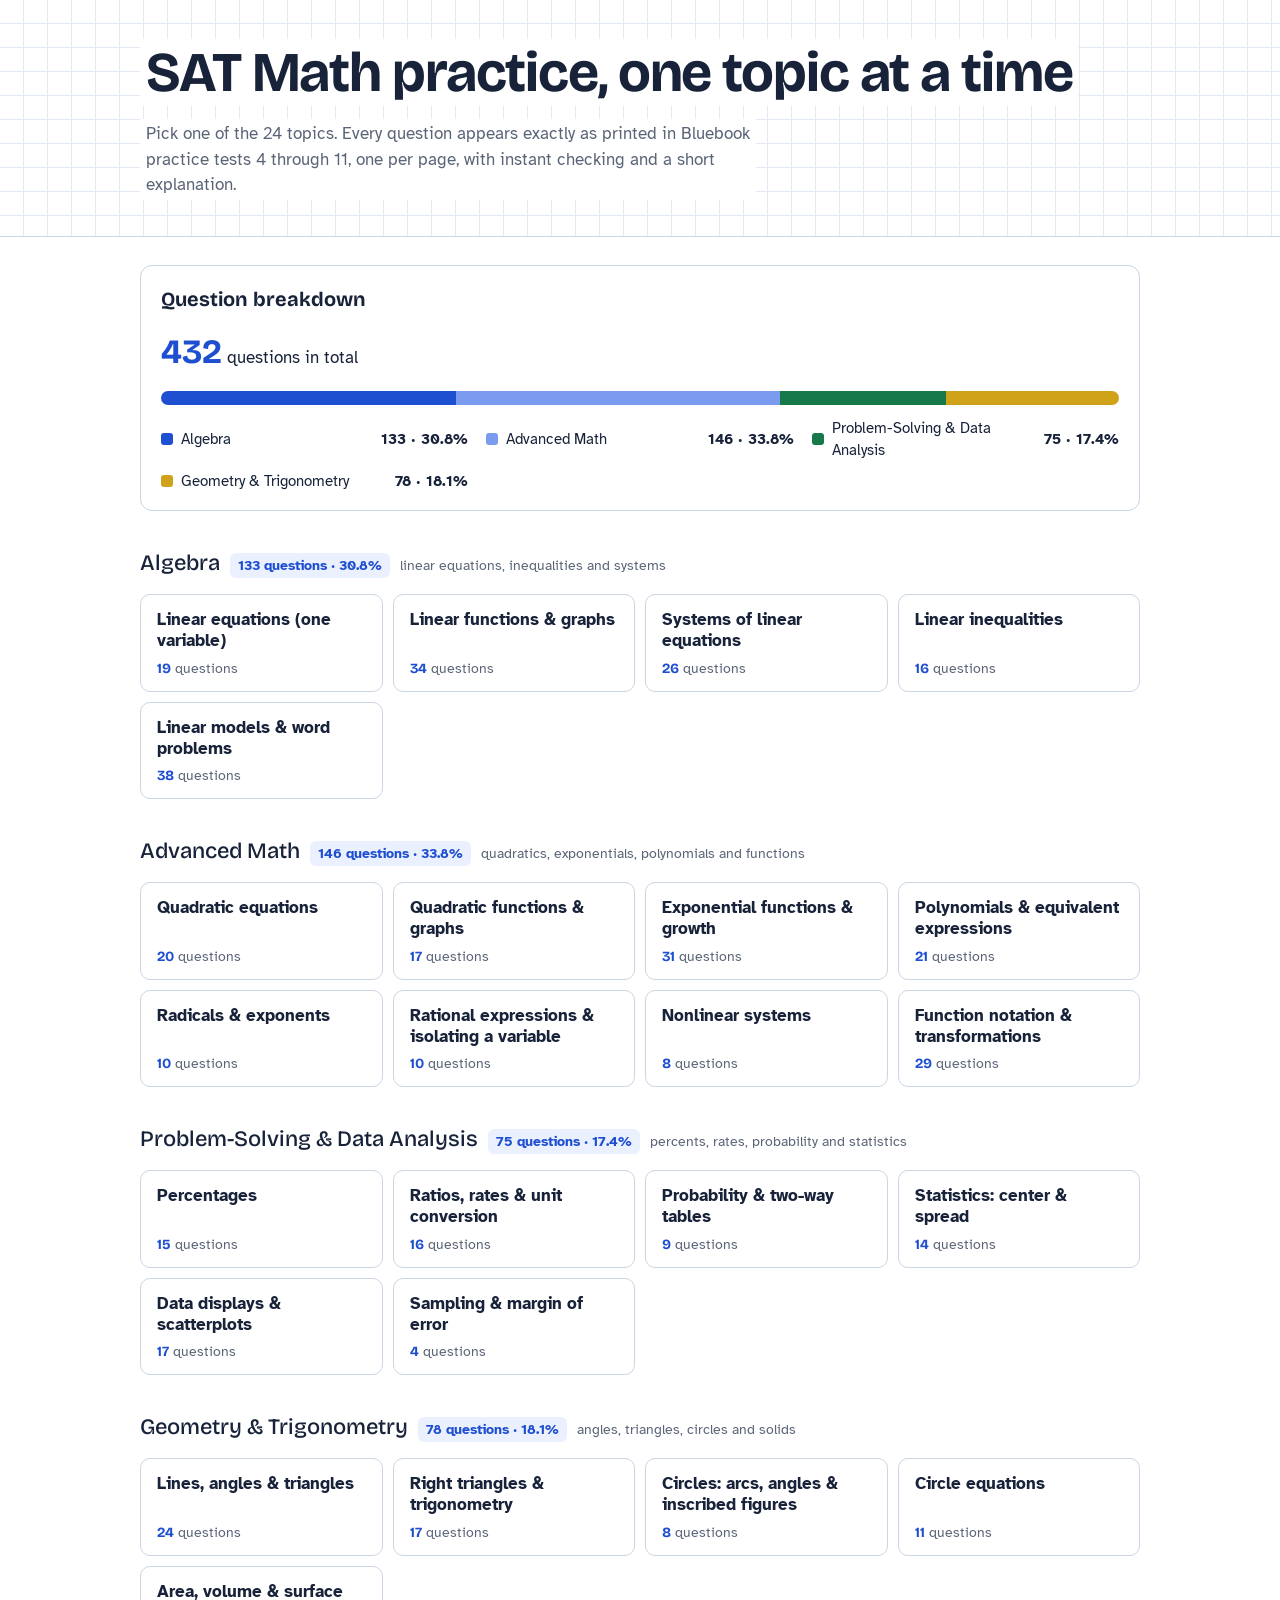
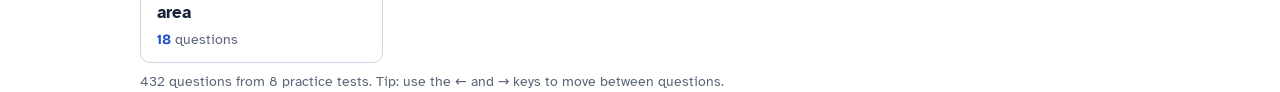
==== index.html @ 3409b431 "rename into index,html" ====
<!DOCTYPE html>
<html lang="en">
<head>
<meta charset="UTF-8">
<meta name="viewport" content="width=device-width, initial-scale=1, viewport-fit=cover">
<title>SAT Math Practice by Topic</title>
<link rel="preconnect" href="https://fonts.googleapis.com">
<link rel="preconnect" href="https://fonts.gstatic.com" crossorigin>
<link href="https://fonts.googleapis.com/css2?family=Bricolage+Grotesque:wght@500;700&family=Atkinson+Hyperlegible:wght@400;700&display=swap" rel="stylesheet">
<style>
:root{
  box-sizing:border-box;
  padding-top:env(safe-area-inset-top,0px);
  padding-bottom:env(safe-area-inset-bottom,0px);
  --paper:#FFFFFF; --ink:#18233A; --muted:#5B6578; --grid:#E3EAF4;
  --line:#CBD5E3; --accent:#1F4FD1; --accent-soft:#EAF0FD;
  --ok:#17784A; --ok-soft:#E6F4EC; --bad:#B42318; --bad-soft:#FDECEA;
  --head:"Bricolage Grotesque",system-ui,sans-serif;
  --body:"Atkinson Hyperlegible",system-ui,sans-serif;
  --math:"STIX Two Text","Times New Roman",serif;
}
html{scroll-padding-top:env(safe-area-inset-top,0px)}
*,*::before,*::after{box-sizing:border-box}
body{margin:0;background:var(--paper);color:var(--ink);font-family:var(--body);font-size:17px;line-height:1.5}
button{font:inherit;color:inherit}
:focus-visible{outline:3px solid var(--accent);outline-offset:2px}
.wrap{max-width:1040px;margin:0 auto;padding:0 20px}

header.top{
  border-bottom:1px solid var(--line);
  background-image:linear-gradient(var(--grid) 1px,transparent 1px),linear-gradient(90deg,var(--grid) 1px,transparent 1px);
  background-size:24px 24px;background-position:-1px -1px;
}
header.top .wrap{padding-top:44px;padding-bottom:36px}
h1{font-family:var(--head);font-weight:700;font-size:clamp(34px,6vw,56px);line-height:1.02;margin:0 0 12px;letter-spacing:-.02em;max-width:14ch;background:var(--paper);display:inline;box-decoration-break:clone;-webkit-box-decoration-break:clone;padding:0 6px}
.lede{max-width:56ch;color:var(--muted);margin:18px 0 0;background:var(--paper);display:inline-block;padding:2px 6px}

.summary{margin:28px 0 0;border:1.5px solid var(--line);border-radius:12px;padding:18px 20px}
.summary h2{font-family:var(--head);font-weight:700;font-size:20px;margin:0 0 12px}
.summary .total{font-family:var(--head);font-size:34px;font-weight:700;color:var(--accent)}
.split{display:flex;height:14px;border-radius:7px;overflow:hidden;margin:14px 0 12px}
.split i{display:block;height:100%}
.legend{display:grid;grid-template-columns:repeat(auto-fit,minmax(300px,1fr));gap:8px 18px;font-size:15px}
.legend div{display:flex;align-items:center;gap:8px}
.legend b{margin-left:auto;white-space:nowrap}
.sw{width:12px;height:12px;border-radius:3px;flex:none}
.domain h2 .pct{font-family:var(--body);font-size:14px;font-weight:700;color:var(--accent);background:var(--accent-soft);border-radius:6px;padding:2px 8px}
.domain{margin:36px 0 8px}
.domain h2{font-family:var(--head);font-weight:500;font-size:22px;margin:0 0 14px;display:flex;align-items:baseline;gap:10px}
.domain h2 small{font-family:var(--body);font-size:14px;color:var(--muted);font-weight:400}
.grid{display:grid;grid-template-columns:repeat(auto-fill,minmax(220px,1fr));gap:10px}
.cat{
  text-align:left;background:var(--paper);border:1.5px solid var(--line);border-radius:10px;
  padding:14px 16px 12px;cursor:pointer;display:flex;flex-direction:column;gap:6px;min-height:92px;
  transition:border-color .15s,background .15s;
}
.cat:hover{border-color:var(--accent);background:var(--accent-soft)}
.cat b{font-weight:700;line-height:1.25}
.cat span{font-size:14px;color:var(--muted);margin-top:auto}
.cat .n{font-family:var(--head);font-weight:700;color:var(--accent)}
footer{color:var(--muted);font-size:14px;padding:40px 0 48px}

/* quiz view */
#quiz{display:none}
.bar{display:flex;align-items:center;gap:12px;flex-wrap:wrap;padding:18px 0;border-bottom:1px solid var(--line)}
.back{background:none;border:1.5px solid var(--line);border-radius:8px;padding:6px 12px;cursor:pointer}
.back:hover{border-color:var(--ink)}
.qtitle{font-family:var(--head);font-weight:700;font-size:22px;margin:0;flex:1;min-width:200px}
.progress{height:6px;background:var(--grid);border-radius:3px;overflow:hidden;margin:18px 0 6px}
.progress i{display:block;height:100%;background:var(--accent);transition:width .25s}
.meta{display:flex;justify-content:space-between;font-size:14px;color:var(--muted)}
.card{border:1.5px solid var(--line);border-radius:12px;padding:22px;margin:18px 0}
.qimg{display:block;max-width:100%;height:auto;image-rendering:auto}
.letters{display:flex;gap:10px;margin-top:20px;flex-wrap:wrap}
.letters .opt{min-width:64px;justify-content:center;font-family:var(--body);font-weight:700;font-size:18px}
.qtext{font-family:var(--math);font-size:20px;line-height:1.6;max-width:68ch}
.qtext .eq{display:block;text-align:center;margin:10px 0;font-size:21px}
.figure{margin:0 0 18px;overflow-x:auto}
.figure svg{max-width:100%;height:auto;display:block}
.figure .pair{display:flex;gap:18px;flex-wrap:wrap}
.gopts{grid-template-columns:repeat(2,minmax(0,1fr));max-width:600px}
.gopts .opt{flex-direction:column}
.gopts svg{width:100%;height:auto}
.fig{font-family:var(--body);font-size:15px;background:#F6F8FB;border-left:3px solid var(--line);padding:8px 12px;margin:0 0 14px;color:var(--muted)}
sup,sub{font-size:.7em;line-height:0}
.opts{display:grid;gap:8px;margin-top:20px;max-width:640px}
.opt{display:flex;gap:12px;align-items:flex-start;text-align:left;background:var(--paper);border:1.5px solid var(--line);border-radius:9px;padding:10px 14px;cursor:pointer;font-family:var(--math);font-size:18px}
.opt:hover:not(:disabled){border-color:var(--accent)}
.opt .l{font-family:var(--body);font-weight:700;min-width:22px;color:var(--muted)}
.opt.right{border-color:var(--ok);background:var(--ok-soft)}
.opt.wrong{border-color:var(--bad);background:var(--bad-soft)}
.opt:disabled{cursor:default}
.spr{display:flex;gap:8px;flex-wrap:wrap;margin-top:20px}
.spr input{font-family:var(--math);font-size:18px;padding:9px 12px;border:1.5px solid var(--line);border-radius:9px;width:180px}
.btn{border:1.5px solid var(--ink);background:var(--ink);color:#fff;border-radius:9px;padding:9px 18px;cursor:pointer;font-weight:700}
.btn.ghost{background:var(--paper);color:var(--ink)}
.btn:disabled{opacity:.35;cursor:not-allowed}
.feedback{margin-top:16px;padding:12px 14px;border-radius:9px;display:none;font-size:16px}
.feedback.show{display:block}
.feedback.ok{background:var(--ok-soft);color:var(--ok)}
.feedback.bad{background:var(--bad-soft);color:var(--bad)}
.feedback.info{background:var(--accent-soft);color:var(--ink)}
.feedback p{margin:4px 0 0;color:var(--ink)}
.nav{display:flex;justify-content:space-between;gap:10px;margin:8px 0 48px}
.reveal{margin-top:14px;background:none;border:none;color:var(--accent);text-decoration:underline;cursor:pointer;padding:0;font-size:15px}
@media (max-width:560px){.card{padding:18px 16px}.qtext{font-size:18px}}
@media (prefers-reduced-motion:reduce){*{transition:none!important}}
</style>
</head>
<body>
<div id="home">
  <header class="top"><div class="wrap">
    <h1>SAT Math practice, one topic at a time</h1><br>
    <p class="lede">Pick one of the 24 topics. Every question appears exactly as printed in Bluebook practice tests 4 through 11, one per page, with instant checking and a short explanation.</p>
  </div></header>
  <main class="wrap" id="domains"></main>
  <footer class="wrap">432 questions from 8 practice tests. Tip: use the ← and → keys to move between questions.</footer>
</div>
<div id="quiz" class="wrap">
  <div class="bar">
    <button class="back" id="backBtn">All topics</button>
    <h2 class="qtitle" id="qTitle"></h2>
  </div>
  <div class="progress"><i id="prog"></i></div>
  <div class="meta"><span id="count"></span><span id="src"></span></div>
  <div class="card" id="card"></div>
  <div class="nav">
    <button class="btn ghost" id="prevBtn">Previous</button>
    <button class="btn" id="nextBtn">Next</button>
  </div>
</div>
<script>
const DOMAINS = [
  {name:"Algebra", note:"linear equations, inequalities and systems", cats:[1,2,3,4,5]},
  {name:"Advanced Math", note:"quadratics, exponentials, polynomials and functions", cats:[6,7,8,9,10,11,12,13]},
  {name:"Problem-Solving & Data Analysis", note:"percents, rates, probability and statistics", cats:[14,15,16,17,18,19]},
  {name:"Geometry & Trigonometry", note:"angles, triangles, circles and solids", cats:[20,21,22,23,24]}
];
const CATS = {
  1:"Linear equations (one variable)",2:"Linear functions & graphs",3:"Systems of linear equations",
  4:"Linear inequalities",5:"Linear models & word problems",6:"Quadratic equations",
  7:"Quadratic functions & graphs",8:"Exponential functions & growth",9:"Polynomials & equivalent expressions",
  10:"Radicals & exponents",11:"Rational expressions & isolating a variable",12:"Nonlinear systems",
  13:"Function notation & transformations",14:"Percentages",15:"Ratios, rates & unit conversion",
  16:"Probability & two-way tables",17:"Statistics: center & spread",18:"Data displays & scatterplots",
  19:"Sampling & margin of error",20:"Lines, angles & triangles",21:"Right triangles & trigonometry",
  22:"Circles: arcs, angles & inscribed figures",23:"Circle equations",24:"Area, volume & surface area"
};
const DATA = {"T4-M1-Q1": {"c": 18, "a": "B", "e": "Read the top of bar 3: it sits just below 40, at 39."}, "T4-M1-Q2": {"c": 14, "a": "A", "e": "75/300 = 0.25 = 25%."}, "T4-M1-Q3": {"c": 6, "a": "B", "e": "x² = 900, so x = ±30."}, "T4-M1-Q4": {"c": 5, "a": "D", "e": "“8 times x” is 8x; “3 more than” adds 3."}, "T4-M1-Q5": {"c": 5, "a": "A", "e": "25 is the slope: dollars added per deposit."}, "T4-M1-Q6": {"c": 15, "a": [9], "e": "27 ÷ 3 = 9 pounds."}, "T4-M1-Q7": {"c": 5, "a": [10], "e": "Original total = 27 + 63 = 90; 90 ÷ 9 = 10."}, "T4-M1-Q8": {"c": 2, "a": "A", "e": "Slope = 3 per unit of x; f(0) = 29."}, "T4-M1-Q9": {"c": 20, "a": "B", "e": "Angle P = 180 − 90 − 18 = 72°, and S corresponds to P."}, "T4-M1-Q10": {"c": 18, "a": "D", "e": "The data start near y = 10 and fall about 1 unit per unit of x: intercept ≈ 9.4, slope ≈ −0.9."}, "T4-M1-Q11": {"c": 5, "a": "A", "e": "5(16) = 80, so 2.5b = 0 and b = 0."}, "T4-M1-Q13": {"c": 1, "a": [0.2], "e": "8/x is the reciprocal of x/8, so it equals 1/5."}, "T4-M1-Q14": {"c": 3, "a": [80], "e": "Subtract: 18x = −24, x = −4/3. Then y = 72 − 6(−4/3) = 80."}, "T4-M1-Q15": {"c": 2, "a": "D", "e": "10 = −9/3 + b gives b = 13."}, "T4-M1-Q16": {"c": 8, "a": "B", "e": "x = 5 means 1962; the output 243 is the value in dollars."}, "T4-M1-Q17": {"c": 15, "a": "B", "e": "Length = 3.5 × width, so +7 width means +3.5(7) = +24.5 length."}, "T4-M1-Q18": {"c": 24, "a": "A", "e": "Perimeter 4x + 176 gives side x + 44."}, "T4-M1-Q19": {"c": 11, "a": "C", "e": "Left side is 2x/y, so x/y = √(w + 19). Square and subtract 19."}, "T4-M1-Q20": {"c": 22, "a": [100], "e": "A central angle equals the measure of its arc."}, "T4-M1-Q21": {"c": 10, "a": [45.125], "e": "6·3x⁹·2x<sup>1/8</sup> = 36x<sup>73/8</sup>; 36 + 9.125 = 45.125 (or 361/8)."}, "T4-M1-Q22": {"c": 20, "a": "B", "e": "Legs are 2√2 and 6√2 (8 + 72 = 80). Area = ½(2√2)(6√2) = 12."}, "T4-M1-Q23": {"c": 9, "a": "D", "e": "kj = −45, so 45/k = −j, an integer."}, "T4-M1-Q24": {"c": 12, "a": "C", "e": "2x² − 24x + (64 − a) = 0 has one root, which is x = 24/(2·2) = 6."}, "T4-M1-Q25": {"c": 21, "a": "C", "e": "Each leg is 58/√2 = 29√2; two legs = 58√2."}, "T4-M1-Q26": {"c": 7, "a": "D", "e": "It must open upward (a &gt; 0). a + b + c = y(1), which is above the minimum −14."}, "T4-M1-Q27": {"c": 8, "a": [5], "e": "−1 + b − 15 = −99/7 gives b = 13/7; a = (65/7)/(13/7) = 5."}, "T4-M2-Q1": {"c": 18, "a": "B", "e": "The highest peak (about 160) is at 1994."}, "T4-M2-Q2": {"c": 15, "a": "B", "e": "5,104 ÷ 1,760 = 2.9."}, "T4-M2-Q3": {"c": 9, "a": "C", "e": "Like terms: 12 − 5 = 7."}, "T4-M2-Q4": {"c": 3, "a": "A", "e": "6y = 18, y = 3, x = 15."}, "T4-M2-Q5": {"c": 4, "a": "A", "e": "Both coordinates are positive."}, "T4-M2-Q6": {"c": 1, "a": [15, -5], "e": "x − 5 = 10 or x − 5 = −10, so x = 15 or −5."}, "T4-M2-Q7": {"c": 13, "a": [50], "e": "7(7) + 1 = 50."}, "T4-M2-Q8": {"c": 13, "a": "B", "e": "1−3 = −2, 4−3 = 1, 9−3 = 6."}, "T4-M2-Q9": {"c": 8, "a": "D", "e": "Any base to the 0 power is 1."}, "T4-M2-Q10": {"c": 19, "a": "A", "e": "0.49 ± 0.04 gives 0.45 to 0.53."}, "T4-M2-Q11": {"c": 4, "a": "A", "e": "500 + 120n ≤ 4,600 gives n ≤ 34.2."}, "T4-M2-Q12": {"c": 6, "a": "B", "e": "4x² + 7x − 36 = (4x − 9)(x + 4) = 0."}, "T4-M2-Q13": {"c": 16, "a": [0.3], "e": "30 red out of 100."}, "T4-M2-Q14": {"c": 2, "a": [2], "e": "Parallel lines share a slope."}, "T4-M2-Q15": {"c": 5, "a": "A", "e": "3A − A = 15,000, A = 7,500."}, "T4-M2-Q17": {"c": 1, "a": "B", "e": "No solution needs the x-terms to cancel: 21p = 3."}, "T4-M2-Q18": {"c": 7, "a": "D", "e": "Vertex is midway between zeros 10 and −13: −3/2."}, "T4-M2-Q19": {"c": 7, "a": "A", "e": "Vertex (7, 3) opens upward: minimum height 3 inches at 7 seconds."}, "T4-M2-Q20": {"c": 21, "a": [0.8823529411764706], "e": "cos L = sin K. Opposite side = √(51² − 24²) = 45, so 45/51 = 15/17."}, "T4-M2-Q21": {"c": 6, "a": [51], "e": "Need b² − 4(676) &lt; 0, so b &lt; 52."}, "T4-M2-Q23": {"c": 8, "a": "C", "e": "Each 12 months multiplies by 0.64, a 36% decrease."}, "T4-M2-Q24": {"c": 17, "a": "C", "e": "Adding a constant shifts center but not spread."}, "T4-M2-Q25": {"c": 23, "a": "D", "e": "Center moves from (0, 1) to (0, −1)."}, "T4-M2-Q26": {"c": 24, "a": "B", "e": "K = 2s² + 360s; glued = 2s² + 720s. (s + 360)/(s + 180) = 92/47 gives s = 8."}, "T4-M2-Q27": {"c": 14, "a": [600], "e": "210/30 = 7 = 1 + 6, so 600% greater."}, "T5-M1-Q2": {"c": 5, "a": "B", "e": "90 + 10(4) = 130."}, "T5-M1-Q4": {"c": 3, "a": "B", "e": "s = 27 − 21 = 6."}, "T5-M1-Q5": {"c": 2, "a": "B", "e": "Constant increase of 1 per step."}, "T5-M1-Q7": {"c": 17, "a": [29], "e": "52 − 23 = 29."}, "T5-M1-Q9": {"c": 5, "a": "B", "e": "1,440 − 670 = 770."}, "T5-M1-Q10": {"c": 19, "a": "B", "e": "16/20 = 80%; 0.8 × 400 = 320."}, "T5-M1-Q11": {"c": 1, "a": "C", "e": "Divide by 4: x − 7 = −6."}, "T5-M1-Q12": {"c": 4, "a": "D", "e": "All rates lie between the min and max."}, "T5-M1-Q13": {"c": 12, "a": [6], "e": "x² − 4x − 12 = (x − 6)(x + 2) = 0."}, "T5-M1-Q14": {"c": 5, "a": [4.51], "e": "The coefficient of x is the price per smaller container."}, "T5-M1-Q15": {"c": 24, "a": "C", "e": "π(11²)(6) = 726π."}, "T5-M1-Q17": {"c": 15, "a": "B", "e": "26 athletes per coach."}, "T5-M1-Q18": {"c": 5, "a": "D", "e": "y − 5x is fabric bought minus fabric used."}, "T5-M1-Q19": {"c": 21, "a": "A", "e": "92π/3 = 30π + 2π/3; tan(2π/3) = −√3."}, "T5-M1-Q20": {"c": 21, "a": [0.39285714285714285], "e": "cos = adjacent/hypotenuse = 11/28."}, "T5-M1-Q21": {"c": 7, "a": [336], "e": "g(24) = 0 gives t = 24; g(0) = 14 × 24 = 336."}, "T5-M1-Q22": {"c": 23, "a": "B", "e": "x ranges from −4 − 11 = −15 to −4 + 11 = 7."}, "T5-M1-Q23": {"c": 24, "a": "D", "e": "Width = x − 7."}, "T5-M1-Q24": {"c": 8, "a": "D", "e": "Both decrease without bound; f only approaches −3 from below."}, "T5-M1-Q25": {"c": 14, "a": "A", "e": "5x = 60."}, "T5-M1-Q26": {"c": 7, "a": "A", "e": "f = a(x − 7)(x + 3), so b = −4a and a + b = −3a; a = 2 gives −6."}, "T5-M1-Q27": {"c": 9, "a": [25], "e": "7 − w ∈ {0, 2, −6}, so w ∈ {7, 5, 13}."}, "T5-M2-Q1": {"c": 14, "a": "B", "e": "0.2 × 440 = 88."}, "T5-M2-Q3": {"c": 13, "a": "B", "e": "40 − 3 = 37."}, "T5-M2-Q4": {"c": 9, "a": "B", "e": "GCF is 2xy."}, "T5-M2-Q5": {"c": 5, "a": "D", "e": "Rate times weight, plus the fixed 11."}, "T5-M2-Q6": {"c": 1, "a": [6], "e": "n = 2."}, "T5-M2-Q7": {"c": 6, "a": [30, -30], "e": "d² − 900 = 0."}, "T5-M2-Q8": {"c": 2, "a": "D", "e": "Slope 4, intercept 6."}, "T5-M2-Q10": {"c": 13, "a": "A", "e": "Input is speed, output is energy."}, "T5-M2-Q12": {"c": 16, "a": "D", "e": "P(C) = 0.28; 0.28 × 350 = 98."}, "T5-M2-Q13": {"c": 2, "a": [14.666666666666666], "e": "29/3 + 5 = 44/3."}, "T5-M2-Q14": {"c": 24, "a": [4205], "e": "5 faces × 29² = 4,205."}, "T5-M2-Q15": {"c": 17, "a": "A", "e": "Original mean 143.2; adding 121 (below it) lowers the mean."}, "T5-M2-Q16": {"c": 20, "a": "A", "e": "∠S must be less than 180 − 63 = 117."}, "T5-M2-Q17": {"c": 9, "a": "B", "e": "Distribute the minus sign."}, "T5-M2-Q18": {"c": 10, "a": "B", "e": "√(2x) = 4, 2x = 16, x = 8."}, "T5-M2-Q19": {"c": 4, "a": "D", "e": "Each pair in D gives 884."}, "T5-M2-Q20": {"c": 3, "a": [20], "e": "Add: 0 = 15x − 10, x = 2/3."}, "T5-M2-Q21": {"c": 22, "a": [66], "e": "30-60-90: sides s and s√3, area s²√3, so s = 33; diagonal = 66 = diameter."}, "T5-M2-Q22": {"c": 24, "a": "D", "e": "Area scales by 6² = 36."}, "T5-M2-Q23": {"c": 11, "a": "D", "e": "Common denominator k."}, "T5-M2-Q24": {"c": 6, "a": "D", "e": "Discriminant 196 − 980 &lt; 0."}, "T5-M2-Q25": {"c": 8, "a": "A", "e": "One 4% step every 4/6 year = 8 months."}, "T5-M2-Q26": {"c": 23, "a": "C", "e": "Radius slope −5/6, so tangent slope 6/5. From (5, −4), moving +5 in x gives +6 in y."}, "T5-M2-Q27": {"c": 24, "a": [4176], "e": "Total area 10s² = 160, so s² = 16; larger area 144; 29 × 144 = 4,176."}, "T7-M1-Q1": {"c": 18, "a": "B", "e": "Halfway between 47 and 23 is 35."}, "T7-M1-Q2": {"c": 24, "a": "D", "e": "72 − 20 = 52."}, "T7-M1-Q3": {"c": 1, "a": "B", "e": "|p| = 4."}, "T7-M1-Q4": {"c": 5, "a": "A", "e": "Per-pound cost times p, plus the cereal."}, "T7-M1-Q6": {"c": 2, "a": [9], "e": "p is the slope."}, "T7-M1-Q7": {"c": 9, "a": [14, -5, -4], "e": "Set each factor to zero."}, "T7-M1-Q9": {"c": 20, "a": "B", "e": "J corresponds to E."}, "T7-M1-Q10": {"c": 13, "a": "D", "e": "(1/2)(10) = 5."}, "T7-M1-Q12": {"c": 3, "a": "D", "e": "Multiplying both sides by 2 gives the same line."}, "T7-M1-Q13": {"c": 1, "a": [294], "e": "(6/7)p = 36, p = 42."}, "T7-M1-Q14": {"c": 3, "a": [3], "e": "x + 63x + 84 = 20, x = −1, y = 3."}, "T7-M1-Q15": {"c": 23, "a": "A", "e": "r² = 64."}, "T7-M1-Q16": {"c": 13, "a": "C", "e": "f(x) = 3|x|. 15 − 3|a| = −15, |a| = 10."}, "T7-M1-Q17": {"c": 8, "a": "B", "e": "All are equal; f(0) = 33 appears only in B."}, "T7-M1-Q18": {"c": 8, "a": "B", "e": "Exponent increases by 1 every 790 minutes."}, "T7-M1-Q19": {"c": 11, "a": "D", "e": "12/n = 2(w − t)/(tw)."}, "T7-M1-Q20": {"c": 18, "a": [5], "e": "(24 − 14)/(7 − 5) = 5."}, "T7-M1-Q21": {"c": 5, "a": [87], "e": "S + 3S + 15 = 363, S = 87."}, "T7-M1-Q22": {"c": 22, "a": "B", "e": "PQ = PR = 9; 31 − 18 = 13."}, "T7-M1-Q23": {"c": 4, "a": "A", "e": "Odd integers: x, x+2, x+4, x+6."}, "T7-M1-Q24": {"c": 2, "a": "B", "e": "Slope −3/s, and y = 18 at x = 0."}, "T7-M1-Q25": {"c": 21, "a": "C", "e": "The expression is sin 90° = 1. Since cos 66° = sin 24°, C = sin²24° + cos²24° = 1."}, "T7-M1-Q26": {"c": 5, "a": "A", "e": "52 + 26(d − 1) = 26d + 26."}, "T7-M1-Q27": {"c": 7, "a": [-6.5], "e": "Midpoint of 2 and −15 is −13/2."}, "T7-M2-Q1": {"c": 5, "a": "A", "e": "165 − 130."}, "T7-M2-Q2": {"c": 14, "a": "B", "e": "0.06 × 250 = 15."}, "T7-M2-Q4": {"c": 15, "a": "A", "e": "2,358 ÷ 131 = 18."}, "T7-M2-Q5": {"c": 16, "a": "B", "e": "One of three is positive."}, "T7-M2-Q6": {"c": 13, "a": [2850], "e": "45(50) + 600."}, "T7-M2-Q7": {"c": 13, "a": [2.75], "e": "The squared term is 0."}, "T7-M2-Q8": {"c": 1, "a": "C", "e": "72x = 9 × 8x = 54."}, "T7-M2-Q9": {"c": 9, "a": "C", "e": "Factor out x."}, "T7-M2-Q10": {"c": 9, "a": "D", "e": "Combine like terms only."}, "T7-M2-Q11": {"c": 5, "a": "D", "e": "90 − 80."}, "T7-M2-Q13": {"c": 24, "a": [4.41], "e": "2.1² = 4.41."}, "T7-M2-Q14": {"c": 20, "a": [153], "e": "△PQZ has angles 90°, 63°, 27°. ∠XPQ = 180 − 27 = 153."}, "T7-M2-Q15": {"c": 8, "a": "C", "e": "Base 2, one doubling per 10 years."}, "T7-M2-Q16": {"c": 4, "a": "A", "e": "x below 22 and y below x."}, "T7-M2-Q17": {"c": 10, "a": "A", "e": "Subtract exponents."}, "T7-M2-Q18": {"c": 3, "a": "D", "e": "Add: 0 = 13x − 6, x = 6/13."}, "T7-M2-Q19": {"c": 6, "a": "B", "e": "t² = 3,364/16 = 210.25."}, "T7-M2-Q20": {"c": 6, "a": [120], "e": "Discriminant 64 + 56 = 120."}, "T7-M2-Q21": {"c": 20, "a": [1660], "e": "a + 3(180 − a) = 540 − 2a = 540 − 18x + 1,120."}, "T7-M2-Q22": {"c": 13, "a": "B", "e": "Slope 1/(1/5) = 5, so f = 5x + 20; subtract 13."}, "T7-M2-Q23": {"c": 13, "a": "C", "e": "b − 15c − 105 = c/4."}, "T7-M2-Q24": {"c": 21, "a": "B", "e": "XZ = 70, XY = 74; 24 + 70 + 74 = 168."}, "T7-M2-Q25": {"c": 23, "a": "C", "e": "(x + 7)² + (y − 3)² = 109 + 49 + 9."}, "T7-M2-Q26": {"c": 15, "a": "B", "e": "7.3 × 3,600 ÷ 1,609 ≈ 16.3."}, "T7-M2-Q27": {"c": 12, "a": [14], "e": "64 − 4(k + 2.5) &lt; 0 gives k &gt; 13.5."}, "T8-M1-Q1": {"c": 5, "a": "C", "e": "30 × 2."}, "T8-M1-Q2": {"c": 16, "a": "C", "e": "29/100."}, "T8-M1-Q4": {"c": 9, "a": "D", "e": "Combine like terms."}, "T8-M1-Q5": {"c": 19, "a": "A", "e": "4.23 ± 0.08."}, "T8-M1-Q6": {"c": 1, "a": [0.2], "e": "2.8 − 2.6."}, "T8-M1-Q7": {"c": 14, "a": [240], "e": "0.8 × 300."}, "T8-M1-Q8": {"c": 2, "a": "A", "e": "28 + b = 28."}, "T8-M1-Q9": {"c": 20, "a": "B", "e": "Corresponding angles are equal."}, "T8-M1-Q10": {"c": 2, "a": "B", "e": "Same slope, intercept 5."}, "T8-M1-Q11": {"c": 18, "a": "B", "e": "Negative slope, positive intercept near 10."}, "T8-M1-Q12": {"c": 8, "a": "D", "e": "Initial × (1 + rate)<sup>x</sup>."}, "T8-M1-Q13": {"c": 3, "a": [25], "e": "Subtract: 4b = 100."}, "T8-M1-Q14": {"c": 9, "a": [6], "e": "15r = 90."}, "T8-M1-Q16": {"c": 9, "a": "D", "e": "Area = width × length."}, "T8-M1-Q17": {"c": 11, "a": "A", "e": "Swap p and the denominator."}, "T8-M1-Q18": {"c": 22, "a": "D", "e": "(129/3)² = 43²."}, "T8-M1-Q19": {"c": 21, "a": "C", "e": "13π/12 = 195°."}, "T8-M1-Q20": {"c": 7, "a": [7], "e": "−b/(2a) = 14/2."}, "T8-M1-Q21": {"c": 4, "a": [182], "e": "With s = 200 − L: 980 + 6.7L ≤ 2,200, L ≤ 182.09."}, "T8-M1-Q22": {"c": 4, "a": "D", "e": "0 ≤ 21 and 0 ≥ −29."}, "T8-M1-Q23": {"c": 17, "a": "B", "e": "39 is far above the mean. Old median (36th) is 17; new median (36th and 37th) is still 17."}, "T8-M1-Q24": {"c": 6, "a": "C", "e": "(x − 29)(1 − x + a) = 0."}, "T8-M1-Q25": {"c": 7, "a": "C", "e": "c is the vertex y-value at x = 4.5."}, "T8-M1-Q26": {"c": 8, "a": "B", "e": "g decreases, so its max is g(0) = 9. f grows without bound."}, "T8-M1-Q27": {"c": 22, "a": [94.66666666666667], "e": "Side 284; radius = side/√3 = 284√3/3."}, "T8-M2-Q2": {"c": 15, "a": "C", "e": "365 − 130."}, "T8-M2-Q4": {"c": 5, "a": "C", "e": "Daily rate times days plus fee."}, "T8-M2-Q5": {"c": 21, "a": "D", "e": "Pythagorean theorem."}, "T8-M2-Q6": {"c": 13, "a": [9], "e": "54 ÷ 6."}, "T8-M2-Q7": {"c": 13, "a": [68], "e": "8(8) + 4."}, "T8-M2-Q8": {"c": 2, "a": "B", "e": "f(0) = −2."}, "T8-M2-Q9": {"c": 5, "a": "D", "e": "Minutes from each type add to 70."}, "T8-M2-Q10": {"c": 13, "a": "D", "e": "Subtract 2 from the output."}, "T8-M2-Q11": {"c": 3, "a": "C", "e": "4x − 3x = 15."}, "T8-M2-Q12": {"c": 21, "a": "B", "e": "Opposite A is BC; hypotenuse is AB."}, "T8-M2-Q13": {"c": 24, "a": [986], "e": "34 × 29."}, "T8-M2-Q14": {"c": 11, "a": [24], "e": "(24/n)(4) = 4."}, "T8-M2-Q15": {"c": 5, "a": "D", "e": "11 ounces × 4 days."}, "T8-M2-Q16": {"c": 1, "a": "D", "e": "Let u = 4 − 3x: 9u + 2 = 8u + 18."}, "T8-M2-Q17": {"c": 5, "a": "A", "e": "5 hectares × trees per hectare."}, "T8-M2-Q18": {"c": 10, "a": "B", "e": "132/144 = 11/12."}, "T8-M2-Q20": {"c": 22, "a": [46], "e": "OR = OS (radii), so base angles are (180 − 88)/2."}, "T8-M2-Q21": {"c": 14, "a": [1.8], "e": "Sale = 2.34; cost = 2.34/1.3 = 1.80."}, "T8-M2-Q22": {"c": 24, "a": "A", "e": "68³ − (4/3)π(34³) ≈ 314,432 − 164,637."}, "T8-M2-Q23": {"c": 3, "a": "B", "e": "Same slope 6, different intercept."}, "T8-M2-Q24": {"c": 20, "a": "C", "e": "Both are isosceles right triangles: every acute angle is 45°, so N = 45 = 90 − t."}, "T8-M2-Q25": {"c": 3, "a": "B", "e": "Same line; 2(−3r/2 + 7/2) + 3r = 7."}, "T8-M2-Q26": {"c": 10, "a": "D", "e": "(x² − c²)/√(x² − c²) = √(x² − c²) = 39."}, "T8-M2-Q27": {"c": 7, "a": [168], "e": "g = a(t − 6)² + 302.4 with g(12) = 0 gives a = −8.4; g(10) = 168."}, "T9-M1-Q1": {"c": 20, "a": "B", "e": "18 − 10."}, "T9-M1-Q2": {"c": 1, "a": "C", "e": "Subtract 30."}, "T9-M1-Q3": {"c": 15, "a": "B", "e": "24 ÷ 4."}, "T9-M1-Q4": {"c": 13, "a": "A", "e": "x² = 16."}, "T9-M1-Q5": {"c": 9, "a": "A", "e": "Factor out x."}, "T9-M1-Q6": {"c": 17, "a": [9], "e": "Sum 90 ÷ 10."}, "T9-M1-Q7": {"c": 5, "a": [224], "e": "5x = 1,120."}, "T9-M1-Q8": {"c": 5, "a": "A", "e": "Distance = rate × time."}, "T9-M1-Q9": {"c": 5, "a": "C", "e": "Payments plus down payment."}, "T9-M1-Q10": {"c": 11, "a": "B", "e": "Add 57."}, "T9-M1-Q11": {"c": 8, "a": "A", "e": "Initial value must be 36,100 and it grows; 1.05¹³ ≈ 1.886."}, "T9-M1-Q12": {"c": 22, "a": "B", "e": "PS + PQ is a semicircle (72π), so PQ = 24π and PS = 48π. QR is opposite PS, so QR = 48π."}, "T9-M1-Q13": {"c": 3, "a": [40], "e": "3x − 2x = 40."}, "T9-M1-Q14": {"c": 17, "a": [14], "e": "14 has a nonzero frequency."}, "T9-M1-Q15": {"c": 21, "a": "C", "e": "√(196.8² − 43.2²) = 192."}, "T9-M1-Q16": {"c": 5, "a": "D", "e": "5y + 6 = 106, y = 20."}, "T9-M1-Q17": {"c": 13, "a": "B", "e": "f is 0 at each of these x-values."}, "T9-M1-Q18": {"c": 15, "a": "D", "e": "(88x/5y)(9y)."}, "T9-M1-Q19": {"c": 3, "a": "D", "e": "4x − 18y = 5 and 4x − hy = −2 must be parallel."}, "T9-M1-Q20": {"c": 14, "a": [52], "e": "13/25 = 0.52."}, "T9-M1-Q21": {"c": 10, "a": [-3], "e": "(x − 2)² = 3x + 34 gives x = 10 or −3; both check."}, "T9-M1-Q22": {"c": 13, "a": "B", "e": "Shift zeros right 1: −5, −4, 0."}, "T9-M1-Q23": {"c": 2, "a": "D", "e": "f(x) = 2.01x."}, "T9-M1-Q24": {"c": 13, "a": "A", "e": "f’s vertex is at −8; g shifts left 5."}, "T9-M1-Q25": {"c": 15, "a": "D", "e": "2w/170."}, "T9-M1-Q26": {"c": 16, "a": "B", "e": "163/803 × 6,424 = 1,304."}, "T9-M1-Q27": {"c": 24, "a": [1260], "e": "Area ratio 25 → length ratio 5 → volume ratio 125; X = 10."}, "T9-M2-Q1": {"c": 1, "a": "B", "e": "357 − 7."}, "T9-M2-Q2": {"c": 9, "a": "B", "e": "Distribute."}, "T9-M2-Q3": {"c": 16, "a": "D", "e": "107 of 135."}, "T9-M2-Q4": {"c": 3, "a": "B", "e": "x = 4, y = 6."}, "T9-M2-Q5": {"c": 2, "a": "D", "e": "Slope-intercept form."}, "T9-M2-Q7": {"c": 13, "a": [1], "e": "11/11."}, "T9-M2-Q8": {"c": 2, "a": "D", "e": "Slope −5, intercept 18."}, "T9-M2-Q9": {"c": 12, "a": "A", "e": "y = 10²."}, "T9-M2-Q10": {"c": 2, "a": "D", "e": "7x = 84."}, "T9-M2-Q11": {"c": 8, "a": "C", "e": "Starts at 604, grows about 0.4% per year."}, "T9-M2-Q12": {"c": 5, "a": "D", "e": "The slope magnitude."}, "T9-M2-Q13": {"c": 2, "a": [45], "e": "h(0) = b."}, "T9-M2-Q14": {"c": 6, "a": [2, -12], "e": "(z + 12)(z − 2) = 0."}, "T9-M2-Q15": {"c": 21, "a": "B", "e": "Corresponding angles have equal sines."}, "T9-M2-Q16": {"c": 14, "a": "C", "e": "1 + 0.07."}, "T9-M2-Q18": {"c": 7, "a": "B", "e": "Input is days, output is kilograms."}, "T9-M2-Q19": {"c": 20, "a": "C", "e": "Similarity keeps angles equal."}, "T9-M2-Q20": {"c": 8, "a": [410], "e": "Exponent grows by 1 every 410 minutes."}, "T9-M2-Q21": {"c": 8, "a": [-19], "e": "1 + b = −25 so b = −26; a² = 49 so a = 7."}, "T9-M2-Q22": {"c": 4, "a": "D", "e": "Thresholds are 21, 47 and 86."}, "T9-M2-Q23": {"c": 15, "a": "D", "e": "4.36 × 1,760²."}, "T9-M2-Q24": {"c": 22, "a": "A", "e": "Diagonal = diameter = 20√2, so side = 20."}, "T9-M2-Q25": {"c": 11, "a": "C", "e": "Second term simplifies to 1/x; combine over x(x − 8), then multiply top and bottom by y."}, "T9-M2-Q26": {"c": 8, "a": "D", "e": "f(0) = a(1 + k) = a + m; neither form shows it alone."}, "T9-M2-Q27": {"c": 6, "a": [50], "e": "kx² − 56x + 16 = 0: 3,136 − 64k &lt; 0, k &gt; 49."}, "T11-M1-Q2": {"c": 1, "a": "A", "e": "Subtract 1."}, "T11-M1-Q3": {"c": 2, "a": "C", "e": "Slope 7, intercept 5."}, "T11-M1-Q5": {"c": 16, "a": "B", "e": "9 of 50."}, "T11-M1-Q6": {"c": 14, "a": [75], "e": "0.1 × 750."}, "T11-M1-Q8": {"c": 5, "a": "A", "e": "1 point × d + 3 points × w."}, "T11-M1-Q10": {"c": 19, "a": "C", "e": "8/300 × 30,000."}, "T11-M1-Q13": {"c": 5, "a": [13], "e": "8x = 170 − 66 = 104."}, "T11-M1-Q14": {"c": 8, "a": [15000], "e": "300 years = 4 doublings; 240,000/16."}, "T11-M1-Q16": {"c": 6, "a": "A", "e": "Only a perfect square equal to 0 gives one root."}, "T11-M1-Q17": {"c": 5, "a": "C", "e": "Extra hours are t − 3."}, "T11-M1-Q20": {"c": 23, "a": [100], "e": "Radius 10, so k = 100."}, "T11-M1-Q21": {"c": 6, "a": [29], "e": "Discriminant 49 − 20."}, "T11-M1-Q22": {"c": 17, "a": "B", "e": "(240·88 + 120·94)/360 = 90."}, "T11-M1-Q27": {"c": 2, "a": [3331], "e": "f(a) = 433, and 433 occurs at 3,331 rpm. (Slope check: 167/1,169 = 1/7.)"}, "T11-M2-Q1": {"c": 9, "a": "C", "e": "Combine like terms."}, "T11-M2-Q3": {"c": 24, "a": "D", "e": "56 × 28."}, "T11-M2-Q4": {"c": 3, "a": "D", "e": "x = 11; 66 − y = 63."}, "T11-M2-Q5": {"c": 13, "a": "A", "e": "2x + 3 = 7."}, "T11-M2-Q6": {"c": 1, "a": [8.6], "e": "86 ÷ 10."}, "T11-M2-Q8": {"c": 4, "a": "A", "e": "Spending can’t exceed $15."}, "T11-M2-Q12": {"c": 2, "a": "A", "e": "Same slope, new intercept."}, "T11-M2-Q14": {"c": 23, "a": [13], "e": "√169."}, "T11-M2-Q15": {"c": 18, "a": "B", "e": "x is weight, y is boiling point; the curve is increasing, so it is neither a max nor a min."}, "T11-M2-Q16": {"c": 9, "a": "C", "e": "A zero at x = 1 gives factor x − 1."}, "T11-M2-Q17": {"c": 2, "a": "D", "e": "Slope −4; g(0) = 32 + 4."}, "T11-M2-Q21": {"c": 14, "a": [302.4], "e": "b = 4.2 × 160 = 672; a = 0.45 × 672."}, "T11-M2-Q26": {"c": 21, "a": "D", "e": "∠Z = ∠YXW, and tan(YXW) = WY/WX = 572/429 = 4/3."}, "T11-M2-Q27": {"c": 15, "a": [157.8], "e": "46 × 1.852²."}, "T4-M1-Q12": {"c": 2, "a": "C", "e": "The line crosses the axes at (−8, 0) and (0, −8): slope −1, y-intercept −8."}, "T4-M2-Q16": {"c": 20, "a": "C", "e": "x and y are vertical angles: 6k + 13 = 8k − 29 gives k = 21, so x = 139. z is supplementary to x: 180 − 139 = 41."}, "T4-M2-Q22": {"c": 3, "a": "A", "e": "The graphed line through (−4, 5) and (8, 2) has slope −1/4 and is x + 4y = 16. The line x + 4y = −16 is parallel to it, so no point lies on all three."}, "T5-M1-Q1": {"c": 12, "a": "C", "e": "A solution is where the graphs intersect: (4, 5)."}, "T5-M1-Q3": {"c": 2, "a": "D", "e": "The line crosses the y-axis at y = 8."}, "T5-M1-Q6": {"c": 3, "a": [4], "e": "The lines intersect at (4, 1)."}, "T5-M1-Q8": {"c": 20, "a": "C", "e": "x° and 145° are vertical angles at line n, so they are equal."}, "T5-M1-Q16": {"c": 13, "a": "D", "e": "Adding 5 shifts every point up 5 units. The original levels off near y = 1, so the new graph levels off near y = 6."}, "T5-M2-Q2": {"c": 18, "a": "B", "e": "Read up from x = 600 to the line: y = 12."}, "T5-M2-Q9": {"c": 7, "a": "B", "e": "The x-intercept (1.6, 0) is where height = 0, meaning the diver reaches the water."}, "T5-M2-Q11": {"c": 18, "a": "C", "e": "Count the points above the line: 6 of them."}, "T7-M1-Q5": {"c": 18, "a": "D", "e": "The bar above 0 kWh reaches 6."}, "T7-M1-Q8": {"c": 8, "a": "A", "e": "The y-intercept is the value at 0 months, the moment of purchase: $225."}, "T7-M1-Q11": {"c": 12, "a": "C", "e": "The line meets the V-shaped graph on its left branch at (−3.5, 4.5)."}, "T7-M2-Q3": {"c": 7, "a": "C", "e": "The lowest point of the parabola is (0, 2)."}, "T7-M2-Q12": {"c": 18, "a": "D", "e": "The line rises from about (0, 1.2) to (7, 14.3): about 13/7 ≈ 2."}, "T8-M1-Q3": {"c": 8, "a": "D", "e": "The curve crosses the y-axis at y = 8. (y = 6 is only the horizontal asymptote.)"}, "T8-M1-Q15": {"c": 9, "a": "C", "e": "The graph crosses the x-axis three times."}, "T8-M2-Q1": {"c": 2, "a": "C", "e": "The line meets the y-axis at y = 5."}, "T8-M2-Q3": {"c": 20, "a": "D", "e": "The 33° angle at n corresponds to the acute angle at m. x is on the other side of t, so it is supplementary: 180 − 33 = 147."}, "T9-M2-Q6": {"c": 20, "a": [110], "e": "x° and 110° are corresponding angles (same position at each parallel line), so x = 110."}, "T9-M2-Q17": {"c": 17, "a": "B", "e": "Class B’s plot is class A’s plot shifted right by 13, with the same shape, so the spread is identical."}, "T6-M1-Q1": {"c": 1, "a": "A", "e": "p + 3 = 2, so p = −1."}, "T6-M1-Q2": {"c": 18, "a": "D", "e": "The points rise slowly, then quickly: an increasing exponential curve fits best."}, "T6-M1-Q3": {"c": 6, "a": "D", "e": "k² = 144, positive root 12."}, "T6-M1-Q4": {"c": 4, "a": "D", "e": "Speed stayed between 150 and 170."}, "T6-M1-Q5": {"c": 7, "a": "A", "e": "The graph rises until its peak at x = 2."}, "T6-M1-Q6": {"c": 15, "a": [31], "e": "1,116 ÷ 36 = 31."}, "T6-M1-Q7": {"c": 5, "a": [11], "e": "14 + 4x = 58, so x = 11."}, "T6-M1-Q8": {"c": 2, "a": "D", "e": "f(0) = b = 30."}, "T6-M1-Q9": {"c": 8, "a": "B", "e": "P(0) is the starting value: 1,800 when the study began."}, "T6-M1-Q10": {"c": 5, "a": "B", "e": "Use 4,500 − 1,700 = 2,800 cups; 2,800 ÷ 70 = 40 days."}, "T6-M1-Q11": {"c": 4, "a": "A", "e": "Thresholds 4x + 8 are 16, 24, 32; only table A is above all three."}, "T6-M1-Q12": {"c": 9, "a": "B", "e": "x⁴ + 22x² + 121 + x² − 25 = x⁴ + 23x² + 96."}, "T6-M1-Q13": {"c": 13, "a": [0.5], "e": "8/(10 + 6) = 1/2."}, "T6-M1-Q14": {"c": 24, "a": [7.5], "e": "½ × 3 × 5 = 7.5."}, "T6-M1-Q15": {"c": 7, "a": "B", "e": "End of November 2012 is x = 0; the y-intercept is 5."}, "T6-M1-Q16": {"c": 2, "a": "C", "e": "Slope 8; 18 = 8(2) + b gives b = 2."}, "T6-M1-Q17": {"c": 11, "a": "D", "e": "P/N = 19 − C, so C = 19 − P/N."}, "T6-M1-Q18": {"c": 6, "a": "D", "e": "w = (−12 ± √(144 + 160))/2 = −6 ± 2√19."}, "T6-M1-Q19": {"c": 17, "a": "D", "e": "17 values: the 9th is the median. Cumulative 2, 6, 8, 15 puts it in 20 to 25."}, "T6-M1-Q20": {"c": 2, "a": [37.8], "e": "Set x = 0: 5y/9 = 21, y = 189/5."}, "T6-M1-Q21": {"c": 7, "a": [-24], "e": "Vertex (−1, −8): y = 2(x + 1)² − 8 = 2x² + 4x − 6, so bc = 4(−6)."}, "T6-M1-Q22": {"c": 14, "a": "D", "e": "1.14 × 1.04 = 1.1856."}, "T6-M1-Q23": {"c": 23, "a": "A", "e": "New center (−2, −6), radius 2 × 3 = 6, so r² = 36 = (4)(9)."}, "T6-M1-Q24": {"c": 21, "a": "C", "e": "∠A = 60°, tan 60° = √3."}, "T6-M1-Q25": {"c": 8, "a": "D", "e": "Increasing by 190% multiplies by 2.9 each hour."}, "T6-M1-Q26": {"c": 13, "a": "A", "e": "f(x) = g(x)(x + 3): f(−9) = 0 and f(21) = 120, slope 4, so f(0) = 36."}, "T6-M1-Q27": {"c": 20, "a": [54], "e": "CE = 2AE means AE = AC/3, so DE = BC/3 = 54 by similar triangles."}, "T6-M2-Q1": {"c": 13, "a": "B", "e": "8x = 72."}, "T6-M2-Q2": {"c": 20, "a": "A", "e": "Vertical angles are equal."}, "T6-M2-Q3": {"c": 16, "a": "B", "e": "2 of 7."}, "T6-M2-Q4": {"c": 2, "a": "A", "e": "A straight line rising left to right."}, "T6-M2-Q5": {"c": 2, "a": "B", "e": "The line crosses the y-axis at −4."}, "T6-M2-Q6": {"c": 3, "a": [6], "e": "8 + 3y = 26."}, "T6-M2-Q7": {"c": 14, "a": [10], "e": "0.2 × 50."}, "T6-M2-Q8": {"c": 9, "a": "B", "e": "Factor out x³."}, "T6-M2-Q9": {"c": 15, "a": "A", "e": "102 ÷ 6 = 17."}, "T6-M2-Q10": {"c": 1, "a": "A", "e": "Divide both sides by 7."}, "T6-M2-Q11": {"c": 5, "a": "D", "e": "9 is the value at t = 0, the purchase."}, "T6-M2-Q12": {"c": 9, "a": "C", "e": "Zeros are −2, 5, −9."}, "T6-M2-Q13": {"c": 15, "a": [774], "e": "(2/5)(215) = 86 per week; × 9 = 774."}, "T6-M2-Q14": {"c": 6, "a": [5], "e": "w(7w − 4) = 155 → 7w² − 4w − 155 = 0 → w = 5."}, "T6-M2-Q15": {"c": 17, "a": "B", "e": "Sorted: 4, 4, 4, 5, 5, 6, 10, 18. Median (5 + 5)/2."}, "T6-M2-Q16": {"c": 24, "a": "A", "e": "432 ÷ 24 = 18."}, "T6-M2-Q17": {"c": 6, "a": "D", "e": "A square can't be negative."}, "T6-M2-Q18": {"c": 2, "a": "B", "e": "Perpendicular slope is −1/7."}, "T6-M2-Q19": {"c": 2, "a": "A", "e": "Slope 55, p = 55c + 9, so 55c − p = −9."}, "T6-M2-Q20": {"c": 10, "a": [0.2916666666666667], "e": "4^(8c) = 4^(7/3), so c = 7/24."}, "T6-M2-Q21": {"c": 3, "a": [1677], "e": "Add the equations: 2(x − 2) = 559, so 6(x − 2) = 1,677."}, "T6-M2-Q22": {"c": 21, "a": "B", "e": "AC² = 37(100 + 576) = 37 × 676, so AC = 26√37."}, "T6-M2-Q23": {"c": 8, "a": "A", "e": "1.84^(1/4) ≈ 1.165, about 16%."}, "T6-M2-Q24": {"c": 10, "a": "D", "e": "b = 24 from the point; f(24) < 0 forces a < 0 < b."}, "T6-M2-Q25": {"c": 23, "a": "A", "e": "Radius √(1 + 102) = √103; the legs of right triangle ACB are radii, so AB = √103·√2 = √206."}, "T6-M2-Q26": {"c": 18, "a": "A", "e": "E's line ≈ 12 + 1.5x; multiply by 3.9: 46.8 + 5.85x."}, "T6-M2-Q27": {"c": 3, "a": [-28], "e": "Slopes must match: 3/7 = −12/r, so r = −28 (intercepts differ)."}, "T8-M2-Q19": {"c": 17, "a": "A", "e": "Both plots are symmetric about 13, so medians are equal; B has more values at the ends, so the SDs differ."}, "T10-M1-Q1": {"c": 18, "a": "C", "e": "Lowest point is at 2014."}, "T10-M1-Q2": {"c": 3, "a": "A", "e": "The lines cross at (4, −5)."}, "T10-M1-Q3": {"c": 4, "a": "D", "e": "$25 fee plus $10 per hour, at most $75."}, "T10-M1-Q4": {"c": 13, "a": "A", "e": "Moving up 4: vertex (2, −2) becomes (2, 2)."}, "T10-M1-Q5": {"c": 5, "a": "D", "e": "40 + 3(5) = 55."}, "T10-M1-Q6": {"c": 13, "a": [77], "e": "4 + 2 + 71."}, "T10-M1-Q7": {"c": 4, "a": [25], "e": "35 + 10.25n ≤ 300 gives n ≤ 25.85."}, "T10-M1-Q8": {"c": 16, "a": "C", "e": "20 lion votes of 80."}, "T10-M1-Q9": {"c": 20, "a": "B", "e": "F corresponds to C = 180 − 90 − 18 = 72°."}, "T10-M1-Q10": {"c": 1, "a": "B", "e": "16x + 8 = 4(4x + 2) = 48."}, "T10-M1-Q11": {"c": 10, "a": "B", "e": "Add exponents: m⁵q⁹z²."}, "T10-M1-Q12": {"c": 2, "a": "B", "e": "Constant rate of decrease → decreasing linear."}, "T10-M1-Q13": {"c": 3, "a": [1], "e": "Subtract: 2 = 2y."}, "T10-M1-Q14": {"c": 13, "a": [76], "e": "f(0) = (−6)(−2)(6) = 72; up 4 gives 76."}, "T10-M1-Q15": {"c": 13, "a": "A", "e": "Input is width 14 ft; output is area 1,176 ft²."}, "T10-M1-Q16": {"c": 8, "a": "D", "e": "Start 44,000, base 2 per day."}, "T10-M1-Q17": {"c": 8, "a": "D", "e": "h(0) = 1.23, and each step of 2 years multiplies by about 1.25 = 1.12²."}, "T10-M1-Q18": {"c": 2, "a": "A", "e": "a = −7, b = 28."}, "T10-M1-Q19": {"c": 4, "a": "A", "e": "Bounds at x = 3, 5, 7 are 21, 31, 41; table A stays below."}, "T10-M1-Q20": {"c": 3, "a": [35], "e": "16x + 4 = 15x − 8, x = −12, y = −47."}, "T10-M1-Q21": {"c": 21, "a": [113], "e": "√(576 + 441) = √1,017 = 3√113."}, "T10-M1-Q22": {"c": 24, "a": "A", "e": "Area scales by (1/10)²: 600/100."}, "T10-M1-Q23": {"c": 23, "a": "C", "e": "Center (4, 9) with radius 4 touches the y-axis once."}, "T10-M1-Q24": {"c": 20, "a": "C", "e": "Two angles plus the included sides BC and EF (ASA)."}, "T10-M1-Q25": {"c": 14, "a": "D", "e": "19x = 684."}, "T10-M1-Q26": {"c": 5, "a": "A", "e": "$180 for 3 extra hours = $60/hr; 220 + 60(x − 2)."}, "T10-M1-Q27": {"c": 6, "a": [9.666666666666666], "e": "3x² − 29x + 56 = 0; sum of roots 29/3."}, "T10-M2-Q1": {"c": 15, "a": "D", "e": "64 × 3."}, "T10-M2-Q2": {"c": 18, "a": "A", "e": "Positive slope ≈ 1, intercept ≈ 3.4."}, "T10-M2-Q3": {"c": 2, "a": "D", "e": "Points (0, −5), (1, −3), (2, −1) are on the line."}, "T10-M2-Q4": {"c": 24, "a": "D", "e": "2(4 + 9)."}, "T10-M2-Q5": {"c": 11, "a": "A", "e": "Divide by 7."}, "T10-M2-Q6": {"c": 17, "a": [79], "e": "Middle of 9 sorted values (5th)."}, "T10-M2-Q7": {"c": 13, "a": [2], "e": "4x = 8."}, "T10-M2-Q8": {"c": 14, "a": "D", "e": "234,000/300,000 = 0.78."}, "T10-M2-Q9": {"c": 5, "a": "D", "e": "4 is the height at x = 0."}, "T10-M2-Q10": {"c": 12, "a": "B", "e": "x² = 81."}, "T10-M2-Q11": {"c": 20, "a": "A", "e": "k > 1 makes sides longer."}, "T10-M2-Q12": {"c": 1, "a": "C", "e": "True for every x."}, "T10-M2-Q13": {"c": 5, "a": [41], "e": "71 − 3(10)."}, "T10-M2-Q14": {"c": 8, "a": [11875], "e": "19a³ = 2,375 → a = 5; 19 × 5⁴."}, "T10-M2-Q15": {"c": 21, "a": "B", "e": "cos S = sin R for complementary angles."}, "T10-M2-Q16": {"c": 5, "a": "B", "e": "Intercepts (60, 0) and (0, 40) satisfy 8x + 12y = 480."}, "T10-M2-Q17": {"c": 11, "a": "B", "e": "(x − 7)(8x − 3)/(2(x − 7))."}, "T10-M2-Q18": {"c": 8, "a": "A", "e": "f(0) = −8 + 22."}, "T10-M2-Q19": {"c": 5, "a": "C", "e": "5 cups per large jar × y jars."}, "T10-M2-Q20": {"c": 23, "a": [5], "e": "Diameter 10."}, "T10-M2-Q21": {"c": 2, "a": [0.25], "e": "Line ℓ slope −4; perpendicular 1/4."}, "T10-M2-Q22": {"c": 1, "a": "D", "e": "x = −12 or 86/5; sum 26/5."}, "T10-M2-Q23": {"c": 8, "a": "C", "e": "f(1) = 128 appears as the coefficient when the exponent is x − 1."}, "T10-M2-Q24": {"c": 6, "a": "C", "e": "Discriminant 900 + 36c = 0."}, "T10-M2-Q25": {"c": 9, "a": "D", "e": "(3x + 7)(x + 2b) = 3x² + (6b + 7)x + 14b; 6b + 7 = 49 gives b = 7."}, "T10-M2-Q26": {"c": 17, "a": "B", "e": "A's bins are B's shifted by 10; lowest A vs highest B differ by at least 1 each."}, "T10-M2-Q27": {"c": 20, "a": [104], "e": "Side 208; height = (208/2)√3."}, "T11-M1-Q1": {"c": 20, "a": "D", "e": "Isosceles: base angles equal, x = 24."}, "T11-M1-Q4": {"c": 6, "a": "A", "e": "8x² = 72, x² = 9."}, "T11-M1-Q7": {"c": 3, "a": [30], "e": "Subtract: y = 155 − 125."}, "T11-M1-Q9": {"c": 13, "a": "C", "e": "√81 + 300."}, "T11-M1-Q11": {"c": 9, "a": "D", "e": "GCF 4t²s."}, "T11-M1-Q12": {"c": 12, "a": "B", "e": "x = 9, y = 4(81) + 4."}, "T11-M1-Q15": {"c": 18, "a": "A", "e": "Line rises about 6 over 10 units."}, "T11-M1-Q18": {"c": 3, "a": "B", "e": "x + y = 53 has intercepts 53; 11x + 18y = 730 has intercepts ≈ 66 and ≈ 40."}, "T11-M1-Q19": {"c": 21, "a": "D", "e": "sin Q = SR/QS = 18/QS."}, "T11-M1-Q23": {"c": 8, "a": "B", "e": "Left side levels at 9 and y-int is 8: f + 4 = −3ˣ + 9."}, "T11-M1-Q24": {"c": 20, "a": "A", "e": "Possible sums: 2a = 18x − 280, 2(180 − a) = −18x + 640, and 180."}, "T11-M1-Q25": {"c": 3, "a": "C", "e": "I is the same line (×1.5); II has a different slope, so it intersects once."}, "T11-M1-Q26": {"c": 24, "a": "B", "e": "Width 9t; SA = 2(24t) + 2(15)(8/3) + 2(15)(9t) = 318t + 80."}, "T11-M2-Q2": {"c": 18, "a": "B", "e": "Six dots above 16."}, "T11-M2-Q7": {"c": 8, "a": [3600], "e": "At x = 0, y = 3,600."}, "T11-M2-Q9": {"c": 8, "a": "B", "e": "Curve grows faster and faster."}, "T11-M2-Q10": {"c": 4, "a": "D", "e": "Shading on and above y = 36."}, "T11-M2-Q11": {"c": 8, "a": "C", "e": "Round losers: 120, 60, 30, 15 = 240(1/2)ʳ."}, "T11-M2-Q13": {"c": 20, "a": [45], "e": "Isosceles right triangle."}, "T11-M2-Q18": {"c": 7, "a": "B", "e": "f(24) = −8 gives the constant; check f(32) = 8 · 2 − 8 = 8."}, "T11-M2-Q19": {"c": 5, "a": "A", "e": "x-intercept ≈ 158 M-stars alone: 127,882/158 ≈ 811."}, "T11-M2-Q20": {"c": 10, "a": [0.5061728395061729], "e": "t = p^(14/27), so 3n − 1 = 14/27."}, "T11-M2-Q22": {"c": 7, "a": "C", "e": "Vertex form shows the max 24."}, "T11-M2-Q23": {"c": 20, "a": "A", "e": "△WQX ~ △YQZ: YZ = 60 × 21/70."}, "T11-M2-Q24": {"c": 6, "a": "B", "e": "x = −4, 3, −3."}, "T11-M2-Q25": {"c": 17, "a": "B", "e": "Adding 18 lowers the mean; the median may stay the same."}};
const DIM = {"T4-M1-Q1": [490, 574], "T4-M1-Q2": [490, 202], "T4-M1-Q3": [490, 263], "T4-M1-Q4": [490, 239], "T4-M1-Q5": [490, 383], "T4-M1-Q6": [490, 118], "T4-M1-Q7": [490, 167], "T4-M1-Q8": [490, 406], "T4-M1-Q9": [490, 461], "T4-M1-Q10": [490, 642], "T4-M1-Q11": [490, 350], "T4-M1-Q13": [490, 96], "T4-M1-Q14": [490, 170], "T4-M1-Q15": [490, 445], "T4-M1-Q16": [490, 502], "T4-M1-Q17": [490, 268], "T4-M1-Q18": [490, 325], "T4-M1-Q19": [490, 503], "T4-M1-Q20": [490, 123], "T4-M1-Q21": [490, 152], "T4-M1-Q22": [490, 293], "T4-M1-Q23": [490, 427], "T4-M1-Q24": [490, 356], "T4-M1-Q25": [490, 265], "T4-M1-Q26": [490, 339], "T4-M1-Q27": [490, 259], "T4-M2-Q1": [490, 557], "T4-M2-Q2": [490, 230], "T4-M2-Q3": [490, 234], "T4-M2-Q4": [490, 324], "T4-M2-Q5": [490, 412], "T4-M2-Q6": [490, 110], "T4-M2-Q7": [490, 179], "T4-M2-Q8": [490, 501], "T4-M2-Q9": [490, 230], "T4-M2-Q10": [490, 447], "T4-M2-Q11": [490, 288], "T4-M2-Q12": [490, 354], "T4-M2-Q13": [490, 307], "T4-M2-Q14": [490, 174], "T4-M2-Q15": [490, 335], "T4-M2-Q17": [490, 373], "T4-M2-Q18": [490, 396], "T4-M2-Q19": [490, 554], "T4-M2-Q20": [490, 135], "T4-M2-Q21": [490, 158], "T4-M2-Q23": [490, 322], "T4-M2-Q24": [490, 623], "T4-M2-Q25": [490, 336], "T4-M2-Q26": [490, 461], "T4-M2-Q27": [490, 74], "T5-M1-Q2": [490, 312], "T5-M1-Q4": [490, 303], "T5-M1-Q5": [490, 418], "T5-M1-Q7": [490, 107], "T5-M1-Q9": [490, 328], "T5-M1-Q10": [490, 358], "T5-M1-Q11": [490, 206], "T5-M1-Q12": [490, 319], "T5-M1-Q13": [490, 168], "T5-M1-Q14": [490, 250], "T5-M1-Q15": [490, 250], "T5-M1-Q17": [490, 394], "T5-M1-Q18": [490, 372], "T5-M1-Q19": [490, 356], "T5-M1-Q20": [490, 377], "T5-M1-Q21": [490, 154], "T5-M1-Q22": [490, 304], "T5-M1-Q23": [490, 326], "T5-M1-Q24": [490, 294], "T5-M1-Q25": [490, 223], "T5-M1-Q26": [490, 341], "T5-M1-Q27": [490, 142], "T5-M2-Q1": [490, 199], "T5-M2-Q3": [490, 237], "T5-M2-Q4": [490, 242], "T5-M2-Q5": [490, 343], "T5-M2-Q6": [490, 70], "T5-M2-Q7": [490, 110], "T5-M2-Q8": [490, 270], "T5-M2-Q10": [490, 505], "T5-M2-Q12": [490, 358], "T5-M2-Q13": [490, 145], "T5-M2-Q14": [490, 139], "T5-M2-Q15": [490, 580], "T5-M2-Q16": [490, 227], "T5-M2-Q17": [490, 267], "T5-M2-Q18": [490, 205], "T5-M2-Q19": [490, 737], "T5-M2-Q20": [490, 168], "T5-M2-Q21": [490, 234], "T5-M2-Q22": [490, 289], "T5-M2-Q23": [490, 431], "T5-M2-Q24": [490, 227], "T5-M2-Q25": [490, 335], "T5-M2-Q26": [490, 395], "T5-M2-Q27": [490, 432], "T7-M1-Q1": [490, 686], "T7-M1-Q2": [490, 266], "T7-M1-Q3": [490, 352], "T7-M1-Q4": [490, 372], "T7-M1-Q6": [490, 154], "T7-M1-Q7": [490, 101], "T7-M1-Q9": [490, 279], "T7-M1-Q10": [490, 268], "T7-M1-Q12": [490, 324], "T7-M1-Q13": [490, 97], "T7-M1-Q14": [490, 165], "T7-M1-Q15": [490, 288], "T7-M1-Q16": [490, 236], "T7-M1-Q17": [490, 314], "T7-M1-Q18": [490, 408], "T7-M1-Q19": [490, 437], "T7-M1-Q20": [490, 603], "T7-M1-Q21": [490, 162], "T7-M1-Q22": [490, 314], "T7-M1-Q23": [490, 326], "T7-M1-Q24": [490, 432], "T7-M1-Q25": [490, 265], "T7-M1-Q26": [490, 326], "T7-M1-Q27": [490, 139], "T7-M2-Q1": [490, 266], "T7-M2-Q2": [490, 223], "T7-M2-Q4": [490, 266], "T7-M2-Q5": [490, 395], "T7-M2-Q6": [490, 197], "T7-M2-Q7": [490, 170], "T7-M2-Q8": [490, 199], "T7-M2-Q9": [490, 239], "T7-M2-Q10": [490, 268], "T7-M2-Q11": [490, 345], "T7-M2-Q13": [490, 126], "T7-M2-Q14": [490, 161], "T7-M2-Q15": [490, 535], "T7-M2-Q16": [490, 682], "T7-M2-Q17": [490, 462], "T7-M2-Q18": [490, 302], "T7-M2-Q19": [490, 390], "T7-M2-Q20": [490, 237], "T7-M2-Q21": [490, 214], "T7-M2-Q22": [490, 508], "T7-M2-Q23": [490, 463], "T7-M2-Q24": [490, 317], "T7-M2-Q25": [490, 291], "T7-M2-Q26": [490, 280], "T7-M2-Q27": [490, 188], "T8-M1-Q1": [490, 334], "T8-M1-Q2": [490, 423], "T8-M1-Q4": [490, 267], "T8-M1-Q5": [490, 386], "T8-M1-Q6": [490, 130], "T8-M1-Q7": [490, 97], "T8-M1-Q8": [490, 268], "T8-M1-Q9": [490, 283], "T8-M1-Q10": [490, 259], "T8-M1-Q11": [490, 601], "T8-M1-Q12": [490, 342], "T8-M1-Q13": [490, 161], "T8-M1-Q14": [490, 138], "T8-M1-Q16": [490, 324], "T8-M1-Q17": [490, 462], "T8-M1-Q18": [490, 249], "T8-M1-Q19": [490, 319], "T8-M1-Q20": [490, 156], "T8-M1-Q21": [490, 232], "T8-M1-Q22": [490, 306], "T8-M1-Q23": [490, 841], "T8-M1-Q24": [490, 359], "T8-M1-Q25": [490, 396], "T8-M1-Q26": [490, 368], "T8-M1-Q27": [490, 166], "T8-M2-Q2": [490, 440], "T8-M2-Q4": [490, 281], "T8-M2-Q5": [490, 592], "T8-M2-Q6": [490, 103], "T8-M2-Q7": [490, 112], "T8-M2-Q8": [490, 470], "T8-M2-Q9": [490, 348], "T8-M2-Q10": [490, 446], "T8-M2-Q11": [490, 311], "T8-M2-Q12": [490, 679], "T8-M2-Q13": [490, 112], "T8-M2-Q14": [490, 101], "T8-M2-Q15": [490, 289], "T8-M2-Q16": [490, 237], "T8-M2-Q17": [490, 377], "T8-M2-Q18": [490, 321], "T8-M2-Q20": [490, 180], "T8-M2-Q21": [490, 228], "T8-M2-Q22": [490, 312], "T8-M2-Q23": [490, 317], "T8-M2-Q24": [490, 374], "T8-M2-Q25": [490, 484], "T8-M2-Q26": [490, 369], "T8-M2-Q27": [490, 273], "T9-M1-Q1": [490, 266], "T9-M1-Q2": [490, 263], "T9-M1-Q3": [490, 289], "T9-M1-Q4": [490, 237], "T9-M1-Q5": [490, 241], "T9-M1-Q6": [490, 189], "T9-M1-Q7": [490, 190], "T9-M1-Q8": [490, 382], "T9-M1-Q9": [490, 288], "T9-M1-Q10": [490, 399], "T9-M1-Q11": [490, 430], "T9-M1-Q12": [490, 550], "T9-M1-Q13": [490, 169], "T9-M1-Q14": [490, 389], "T9-M1-Q15": [490, 266], "T9-M1-Q16": [490, 289], "T9-M1-Q17": [490, 726], "T9-M1-Q18": [490, 405], "T9-M1-Q19": [490, 292], "T9-M1-Q20": [490, 74], "T9-M1-Q21": [490, 119], "T9-M1-Q22": [490, 348], "T9-M1-Q23": [490, 279], "T9-M1-Q24": [490, 279], "T9-M1-Q25": [490, 400], "T9-M1-Q26": [490, 413], "T9-M1-Q27": [490, 311], "T9-M2-Q1": [490, 257], "T9-M2-Q2": [490, 207], "T9-M2-Q3": [490, 614], "T9-M2-Q4": [490, 313], "T9-M2-Q5": [490, 445], "T9-M2-Q7": [490, 203], "T9-M2-Q8": [490, 406], "T9-M2-Q9": [490, 336], "T9-M2-Q10": [490, 270], "T9-M2-Q11": [490, 492], "T9-M2-Q12": [490, 328], "T9-M2-Q13": [490, 142], "T9-M2-Q14": [490, 112], "T9-M2-Q15": [490, 494], "T9-M2-Q16": [490, 247], "T9-M2-Q18": [490, 606], "T9-M2-Q19": [490, 282], "T9-M2-Q20": [490, 281], "T9-M2-Q21": [490, 181], "T9-M2-Q22": [490, 661], "T9-M2-Q23": [490, 249], "T9-M2-Q24": [490, 463], "T9-M2-Q25": [490, 471], "T9-M2-Q26": [490, 472], "T9-M2-Q27": [490, 154], "T11-M1-Q2": [490, 254], "T11-M1-Q3": [490, 259], "T11-M1-Q5": [490, 683], "T11-M1-Q6": [490, 168], "T11-M1-Q8": [490, 509], "T11-M1-Q10": [490, 387], "T11-M1-Q13": [490, 252], "T11-M1-Q14": [490, 143], "T11-M1-Q16": [490, 247], "T11-M1-Q17": [490, 328], "T11-M1-Q20": [490, 228], "T11-M1-Q21": [490, 212], "T11-M1-Q22": [490, 363], "T11-M1-Q27": [490, 492], "T11-M2-Q1": [490, 197], "T11-M2-Q3": [490, 243], "T11-M2-Q4": [490, 296], "T11-M2-Q5": [490, 230], "T11-M2-Q6": [490, 131], "T11-M2-Q8": [490, 314], "T11-M2-Q12": [490, 259], "T11-M2-Q14": [490, 110], "T11-M2-Q15": [490, 981], "T11-M2-Q16": [490, 284], "T11-M2-Q17": [490, 444], "T11-M2-Q21": [490, 116], "T11-M2-Q26": [490, 428], "T11-M2-Q27": [490, 119], "T4-M1-Q12": [490, 559], "T4-M2-Q16": [490, 591], "T4-M2-Q22": [490, 636], "T5-M1-Q1": [490, 610], "T5-M1-Q3": [490, 713], "T5-M1-Q6": [490, 470], "T5-M1-Q8": [490, 613], "T5-M1-Q16": [1057, 1200], "T5-M2-Q2": [490, 705], "T5-M2-Q9": [490, 707], "T5-M2-Q11": [490, 677], "T7-M1-Q5": [490, 598], "T7-M1-Q8": [490, 748], "T7-M1-Q11": [490, 733], "T7-M2-Q3": [490, 594], "T7-M2-Q12": [490, 741], "T8-M1-Q3": [490, 556], "T8-M1-Q15": [490, 645], "T8-M2-Q1": [490, 558], "T8-M2-Q3": [490, 596], "T9-M2-Q6": [490, 327], "T9-M2-Q17": [490, 717], "T6-M1-Q1": [490, 268], "T6-M1-Q2": [1057, 1193], "T6-M1-Q3": [490, 239], "T6-M1-Q4": [490, 319], "T6-M1-Q5": [490, 690], "T6-M1-Q6": [490, 110], "T6-M1-Q7": [490, 157], "T6-M1-Q8": [490, 384], "T6-M1-Q9": [490, 463], "T6-M1-Q10": [490, 312], "T6-M1-Q11": [490, 661], "T6-M1-Q12": [490, 279], "T6-M1-Q13": [490, 134], "T6-M1-Q14": [490, 422], "T6-M1-Q15": [490, 667], "T6-M1-Q16": [490, 302], "T6-M1-Q17": [490, 409], "T6-M1-Q18": [490, 292], "T6-M1-Q19": [490, 463], "T6-M1-Q20": [490, 144], "T6-M1-Q21": [490, 453], "T6-M1-Q22": [490, 267], "T6-M1-Q23": [490, 653], "T6-M1-Q24": [490, 683], "T6-M1-Q25": [490, 499], "T6-M1-Q26": [490, 530], "T6-M1-Q27": [490, 171], "T6-M2-Q1": [490, 230], "T6-M2-Q2": [490, 461], "T6-M2-Q3": [490, 371], "T6-M2-Q4": [490, 588], "T6-M2-Q5": [490, 590], "T6-M2-Q6": [490, 161], "T6-M2-Q7": [490, 140], "T6-M2-Q8": [490, 241], "T6-M2-Q9": [490, 274], "T6-M2-Q10": [490, 265], "T6-M2-Q11": [490, 355], "T6-M2-Q12": [490, 235], "T6-M2-Q13": [490, 182], "T6-M2-Q14": [490, 141], "T6-M2-Q15": [490, 232], "T6-M2-Q16": [490, 266], "T6-M2-Q17": [490, 262], "T6-M2-Q18": [490, 432], "T6-M2-Q19": [490, 453], "T6-M2-Q20": [490, 81], "T6-M2-Q21": [490, 172], "T6-M2-Q22": [490, 293], "T6-M2-Q23": [490, 443], "T6-M2-Q24": [490, 314], "T6-M2-Q25": [490, 321], "T6-M2-Q26": [490, 670], "T6-M2-Q27": [490, 183], "T8-M2-Q19": [490, 561], "T10-M1-Q1": [490, 581], "T10-M1-Q2": [490, 597], "T10-M1-Q3": [490, 306], "T10-M1-Q4": [1057, 1167], "T10-M1-Q5": [490, 302], "T10-M1-Q6": [490, 112], "T10-M1-Q7": [490, 178], "T10-M1-Q8": [490, 638], "T10-M1-Q9": [490, 281], "T10-M1-Q10": [490, 199], "T10-M1-Q11": [490, 273], "T10-M1-Q12": [490, 269], "T10-M1-Q13": [490, 169], "T10-M1-Q14": [490, 177], "T10-M1-Q15": [490, 410], "T10-M1-Q16": [490, 472], "T10-M1-Q17": [490, 488], "T10-M1-Q18": [490, 285], "T10-M1-Q19": [490, 663], "T10-M1-Q20": [490, 166], "T10-M1-Q21": [490, 194], "T10-M1-Q22": [490, 460], "T10-M1-Q23": [490, 279], "T10-M1-Q24": [490, 307], "T10-M1-Q25": [490, 223], "T10-M1-Q26": [490, 321], "T10-M1-Q27": [490, 132], "T10-M2-Q1": [490, 220], "T10-M2-Q2": [490, 666], "T10-M2-Q3": [490, 1047], "T10-M2-Q4": [490, 220], "T10-M2-Q5": [490, 408], "T10-M2-Q6": [490, 101], "T10-M2-Q7": [490, 101], "T10-M2-Q8": [490, 227], "T10-M2-Q9": [490, 372], "T10-M2-Q10": [490, 438], "T10-M2-Q11": [490, 405], "T10-M2-Q12": [490, 233], "T10-M2-Q13": [490, 143], "T10-M2-Q14": [490, 132], "T10-M2-Q15": [490, 466], "T10-M2-Q16": [490, 678], "T10-M2-Q17": [490, 426], "T10-M2-Q18": [490, 277], "T10-M2-Q19": [490, 351], "T10-M2-Q20": [490, 172], "T10-M2-Q21": [490, 126], "T10-M2-Q22": [490, 387], "T10-M2-Q23": [490, 314], "T10-M2-Q24": [490, 269], "T10-M2-Q25": [490, 257], "T10-M2-Q26": [490, 619], "T10-M2-Q27": [490, 167], "T11-M1-Q1": [490, 407], "T11-M1-Q4": [490, 243], "T11-M1-Q7": [490, 168], "T11-M1-Q9": [490, 238], "T11-M1-Q11": [490, 234], "T11-M1-Q12": [490, 308], "T11-M1-Q15": [490, 636], "T11-M1-Q18": [1057, 1088], "T11-M1-Q19": [490, 692], "T11-M1-Q23": [490, 690], "T11-M1-Q24": [490, 323], "T11-M1-Q25": [490, 397], "T11-M1-Q26": [490, 452], "T11-M2-Q2": [490, 539], "T11-M2-Q7": [490, 234], "T11-M2-Q9": [490, 649], "T11-M2-Q10": [490, 681], "T11-M2-Q11": [490, 515], "T11-M2-Q13": [490, 375], "T11-M2-Q18": [490, 352], "T11-M2-Q19": [490, 803], "T11-M2-Q20": [490, 194], "T11-M2-Q22": [490, 338], "T11-M2-Q23": [490, 481], "T11-M2-Q24": [490, 263], "T11-M2-Q25": [490, 734]};
const IMG = {"T4-M1-Q1": "iVBORw0KGgoAAAANSUhEUgAAAscAAANBBAMAAAD+Rg5sAAAAMFBMVEX////4+Pjj4+PR0dHGxsa+vr62traioqKPj4+BgYFzc3NeXl5LS0s5OTkoKCggICBqMzEFAAA8TklEQVR42u2deXgb1bn/PzOyZTsb44QlZCGThLBkAQFhKUvjsLS3pTSmC6U/WmIoBW5ZYqAltCwxlJaEQmy4l0uhF2Joe6FAEgEppTjBakuBFhKLLSyJY0EXEkJiQULiTTq/P2ZGnpFkRbY0WeD9Pk+eWHPOnHP00dGZM6PveQ+IRCKRSCQSiUSidGnOH3vF+8ixtUooDUSJaOpPXWj4L4EskAWySCDv7pBXCRi/IX9480kCppgqyXJs/n3CxfeefFtEuPg/JhvCRWYXAlkkkAWyQBYJZIEskEUCWSCLBPJuDDkuXPyHHOkSzH5DPr+2Z2JM0PgL+X6lNpmCRi58AlkkkAWyQBYJZIEskEUikUgkEolEIpFIJBKJRCKRSCQSiUQikUgk+tQpYH6m3/7OsQRU1ApkkUAWyCKBLJAFsmj3hqxNNIBJXxe8vkGuWLd5bQgmv3npE8LXLw1RKmmitdSVplYDDmkQLMXVsB8eZUJFN9SHBbJPOtwAOGwrHLBVIPs0Jh8QBzhzLWwqlS4H2QOiFqhpTwJUxSAZAHQTBo84CtZ9CvG17yrIBxwzZgmEHoBkwIwxpBXgO5/OPvpAzS6CfPDfWHaGZsQggQFbp8Ogaxph5acQ8uZd1ZN7Hp10etWfrb8NSK6EIWselTG5qDqNwNo7jrD+jstVz6/b6kTDQQpDHoz4CpmlARU1QVdRIewb5M0QMSGQEMD+QdYSRI6EET0C2B/ImgETPmBFKZz5jgD2B/Kg16Cunu1BU69ZJID90ZDkzy7ZDly++rKO1LEGeXZRVG27/eyNhwL/Pe2MQ6TL7czeLT1ZlK7Br/[base64]/kI8d1fQMj5oAjSMEsD9j8gx9Agw3Y0BUE8D+QP7pT9ETp1gzCXHa+3YzAoAGVD8rgH2FPOZxtFkyu/Dtjg+A4ad/r2LfqAD2D3J7nNWP/+LtqcLXP8jJ4dAtEYj8Hy52Rx2f4+b++QaBXBR9c0KfSYEvCOQiDWML+uZw9544hRMJZIEskEUCWSALZJFA/ixDHo72v3cKR18hj/2A0d+7NCQg/YQ84QKu6lmYft9fYgDDxwve4kCe2qjX3PWjdEv96QaMXLtChpHiQFaUD6tT//Ae1BpAe+gvh/7AFMBQ+FO450KzuuLaOO/BQSaUnVTCr+tqhHARILdu5U+Uj/UevBLYtwsa/iKQizFcbI/01OhPtXjL/BZw3kZoDQrgYkBOnjIpxq+rPcdG3Q+EWiAREMDFGC60ZIxkY9JzbM7c2yH0OCQDRpyKB6BkxhmwJrqr32zVi32nlc93vcj1DdTdGV8M7wzIQ7/WCMGL3RPlwBfngmbGIKEZcbRKCABolbtzb/O0LueGB+6Mxk7pyRhAz3luyKMWYrm0LG07DYbcXLs7gLw918XlIteLYTl+8UtetNOHC+sb5Lm3u/0seepUVMiVQ7VK+Ir7kLVkRBXjqiqQAVhlshB43HXokEFNcO+F0RDoyZgQLhzy6W8A9LhH3OoRI2B6KDoe9J3jT9b6vvyo+KcA8uq6QGPaCr2bbkJPHBnb6+SdFW5d25zjGn9EdM+HzC/O6mO3oWd/CSd/sFMgD+l70Vcw9GmAvK2xj4T1pcZHdTsnEnhieZ9Jg3aLVSvFmQD8KfNQ9389ecKUOrnoFQ1yYFyWgz/sarxQ+Bbn2cV/XmCifZR2UzS8HRKnCN0iQR50F0Aa5Dy3qRPIeerUxIJm9p4vIP2EHPrrtcCPBaSfF77YUoBZAtJPyNaaU3FY+Ap5QxVAg4D0c0weP+r7cW3EXgLST8jlRx8NvCsg/YS8TrWBLnEtfIWc/[base64]/2me86Ua9LqzpjfeyoY8hV3wF+8VR0a/ilokzclLmgEyuaCZhwNJ8d2QSf6ojvcdOXDfWcsm+v+3HKFW3dnzC/cesHPz7SfnLnhnLinuf/Wh+wT17tjE7r3tRN8NYHr277bZ9ogzf0lu73vnlxyt3u+OezucJ85f3TMzr+tVj+bfnrc27lHHFoSJjli4pTSWkQUyUEU9NzxKdY3Hg1xVkfPE8CFQtZN+4+9Q2kpDdZQL5HAC7/wla6zx4nKx9NSWq2hPiK/mBQMuSu1LCvjsVvS859ALuCa99Kt8SlHN8Khe6eljLDc31UrBXDBF763H1s+7NLly5ffe7h7Iv841D7LmAaoaRDABd+M3ADJOKDcw0XJ6TPfv2RfJl7yQOfIsAAuGHKbfTOjuyfyHX9+duNZcV58fdU7XxK+RbmtfrAqAge570a6Txm/OQ6dR47fg7Yt270hb3x6MiWPL/VcD9e5/xMVDrmjc2Pz0ePkAucrZHX6v77J6zEB6euzi39PXvXiScLR154Mbx4lFP3uyQAl1QLSf8ghAenncHHSwjjaRHF1+gr53elF+z4I5L60eUM9fP0hAekn5OT8BnhKguz5euHrDAOtdQLST8iJGMBMAen7FO407295mixQLe6YPPlc2Pt7f/Z8bis+f1UDBF8cd3N9ASUHf993WveXP1OQS+cCyTnuQ1O6X72lAX63dep7i+IFlDwz2mda6LPVk9clmtn8tAfHt74w+j0o++qI+LK62gKK/mNjn0kXfbYgJ2/OmFlcx3rdiO/bFafuyVpEhV/4esJZDioV52sfQOs+ArgYkLuiWQop7YKqNkiWCOBiDBdZglTDQQ9D6E+QCBhx9CNg0Iij0oJN7liDcyVW5ttPKvMNKe0JUj0037rbdwrkLEGq2e/xm9DMOyCpGXGGvAzwnf6X/FSOtM2eu84cGRcudF9Anu474zB3kSrHw5hSd8YHanYKZEgPUh18s/JX4Y/BDqK8dToMmtsArf3syffkSHRv0aP/K0fGK91TlNtyZPzYdPfkW3LM0d11q53Rk60g1Sd6WzFh/9WNX+vtPithyNrl/R/tcyW25ztctLtz5vqUlTtjIt+6d8qYnCVINSoebzxLQRHWSsjsAuB0ax6XPh1uKFUxEwK7R4zoPX12sbphS2OWeUMrRE3QEwK5GBe+a7MHqVZEroRAT2bKyBw3gesbBHI2ZQ9SPbyTJbfAkVlWsF/0zb6HrhECuY9JvNJu3X6D60D5PbM5bwkfBKFuSZYT+l7XHrhXLnxZNWYjo354nXuOWXpOaL9La+l88oFRJ9bJeFwMyBNv5oKeRe4xo/O1ln/+LA7f+vw/rpbrXlGGi6kNeu1vvx9z30QcecS6ONAlP0IVC/JelA+rTb7mmVmsEqzFhbzMzLJHqqi4kFu3aK9SNlZA+nnh2/5Kzyz9oRYB6WdPTk6fFtOXLRaQvt6MJKIk7xOOvg4XIoEskAVyHtKuFn6+Qy5dYApA3yF3xASg35DVPTCoShj6CjkBBKogw2lvCNeiQe462vmrwXM9vH3zg0D5gkdfFr4F3/Gpa965r+zguRDwbEs09Qrt/10eZ7+rJZhWMW6r//qv+XA23m2JtMUTBr1R04D5qEQCLwbk5CkLThkWh4Db6Fj2PzEtVtXAtLOEbjEgk/zR4B/VpW1L1NWAilZKkOoi3lZvDwNJ977VzkA8TeAWC3IyCjA77agZBfm1pEjDBUDJlc9E0z+50HloB6/rOSsKDHkPNGOO408ekeOBxyD3nE9/P0eleU8Or7vU9aIyR7j1IZ66c0UCd2fMLxJ4wZDL3jJ//o2w91iwJ4pWMp4Xy4GuBRA8IwZrYwCfy1FWt9tCFMwVus+dUbsjR0ZPB/hirkm/u8jyY3N8d3/lLn7n9OSHTQIPpQXa3+d9SB4ZPefXtQ0W5CEjap20/fOFPDhfyHouyH9vdL04OF/Iw3JAVv03kxU6JpdV/9/wQ9anPcC4cyHQon4bk0jgRYEcfP2c9rdPrPUcKz3dus1WjRMFcDEgn3wZ8L73AdEhL9h/hGU9Q1Egj40AyY/ch7RFs9jXO2cWyIUrYLhfVQTjWM/nJBJ4cSD/JQSM9CxpuOqraJcxqhaqwwK4GFO4tX+bSmCZe55UduMVUMakBY3ln5OwOUWB3DH67fBZY92Q99MqYQtrtrUmzxa+RYGcmP341fwl7jryz4lAkn/vPdO6xRMVfsf35PXnvfkVz22nPUAnlgvdYs0u1M0TvyIYd8IUTiSQBbJAFglkgSwqGmQJZ78TIE95Thj6DrladnjyH3LsfhCvrM+QV5iQFk1LVGzI2481YG9ZwO4r5KnHtSvltchq1226EQgsf6lK+BYFcpal61N+OvxaA27bv/YZ4VsUyInV06dPP87TkRcdOTVQQ+nlpz//1zoBXAzI6hcrV678m9sSUPb7ltWxKkZ2xVSdOIiKArkjDF7rbFcDKmpyches2lcAFwNyMj7cgKjnCBCnqgUSsl1RUSBzQmsNV6UfNGKEYgLZUcH7jCwz4CUz5v3kqmZqoQcgqZsxKp6AwOFnOP7kg1b3XVj5Pfm2zJ0xp+Hu224/9PQcJvAKd5GlubqlO+MLjTujJ5cPOgla0mYRwZ6IBvnGyd6TFd8pPfnkL0ankzyzxnNwH/dKhO2nwZCba52X83JdRd2btAx+JEdOd0b93BwZH3J3tdtz3bq6ixx2d46rUP93kimKqzP9G3vl/Ugk8CL25DjARO+4ELi0FBUzQZdI4EXpyX+uAu3GZs+xUW9iRQIPSCTwokDe+LCpXVLd4DnW+FVKiIZATwjgYgwXHW++Bh0Rz4RjnxjH/nXRj2BilwAuyrOLs6P0fNtz6Ptfhev5oAxqlwjgYvRkNhx1stciW3pjLexP53N188+V1U/FgUwyzSK7f2UlbEF9+43Zv40J4OJAPq52ftT9+p/TgQSsn2TIL9lFgjz1Bb4x3U056Sx52rxZ8Bbnwhf4i1q1ZZlw9BVy+bDvHXXQB6aA9BPy9OcWsfGkWgHpJ+SqRUDHmQLST8iEgWSlgPQTcrgon5RA7vvc8bD2CmCkEpB+zZNL1wHcAPxJQPrVk3ufsck2T771ZPXSj+PWHcnpAtK32+q3V9h//F1A+ja7uEH4+Q+5zflDnPb+DRepT+pw7+sT3ohD8ArtSInuWxzIX7rZSP86jHxiBLD/fAmmVSTIFU+BNxI4+h/2AjBWSiTwIkE+Rt3Tgu7ZJnnqimkAJ00XukWCXPX6fwL/6T70+vW1IJHAizW7AOL3A9S6D9kjsQSpLhrkpXEAM0uKQC7acLGxqhGoXZSZctDynotjQPAKCB7/iGMCN3OYwEsvdL0I5qrWnTGnd/QYdzFmDhN40F1keY4SNXfGZ2I7A3LncRcZaZu52F+RfU7hhf2B4FzQjKNT4dafyhNyznDrF+bbvi8c43pR+XCekHOFW9fdGUfV7QzIetkv06dwltQFkf93U00jbB2etwl8m3tCktME7s6ob8uR8eZG14tcJvCt7iJzmcATx+z0MXmymVy5MtuOyuq+1p/FamQ8LkZPPnPDIXG0tqxpycYfCuCiTOEejoPq45eRiPz4V5SeHPkIMjdzcT4B+e2vKD35nRD0+RufuVYAFwNyxXQgkCWoSHk11DQK4GIMF9NO2AzaR97pug4c+1BF2ekSJaAokNuoBDyQy5ZpLx7H2vI1+tVxAVwMyJvfvBxKfumZrf/Pj0bAvw4+849R4VsUyMlbl6f35J7HrEviAqFbpAtfZlARUdEhJ+OAhLXwFzIApdUC0s8x+cQb4rD3xwLST8j/OA3gPQHpJ+RNG++Hrz8kIH2dwv28AX67RUD6eeHrCgOtdQLST8g9MQBZ/eT/FO5ACTbk65h8yKx29v5Rm4D0E3LZfEDNEZB+Ql6XbCH5cERA+jqF+3VN5sHJ/46DvuCwi2ICuCizi4YsQ8hzceDS7zz5lvAtCuTOaGaRTw8DAg1fuuvNGgFcMOQbsx6dsgmgoiuqGq4QwAVDnpD16BvfBTilC5ZMEsAFX/jKjoxbfwxzDxqWCbxqFSRKBHDBkD9xYjp9nOmdrXoFkvKTSeGQE/PjgP7z5KyMJC30uB0JXD8CBh14quNPziXNHZxkcK6clfmOeJXunEa+dQ/Nt+78wuoWBLnixwCX85vMmxGNuD1wDHkZoHeJe44FlEM8Qc5yuMXxZOzMkXHhQvdA9nTfGYe5i1Q5HpCXujM+UOM75CEAo+5Yn/PH6q3TYdCFDbA5bn0kfWuL2+416N4cOYe7P89/58h4ZaPrxXU5Mn5sunvyLX1n7HbX3e7/cDELCPw18bksSb1+zuRKGLJpZV4FutvclW/GnMNFe3ue70W5MybyrXvn3Ixwm/mzbDfPKm5AIM/A+jJPzq0pta9nXwViBakWyEWAHHyu+6TsKRETAj0CuHDI2u+GXdhHZ106ESZ2C+DCIV9a/ftGyLoidU0Z1KwQwAVDnnLn+q8C6ZFbNB3oeKM2eG6tAC4Y8n/bszfdc1cd/I32NKhzfvHH52MCuOB5MvwKoDLtk3r6oeFGnNUnTLtP+BYBcqwy424euuxbtb9LILNiQO440Po/0CogfRuTnWlw4iMB6Rvk1BOuBgHpG+TUvlqLBKSfzy5EAlkgC2SRQBbIIoEskAWyaEDyz60WmDniiGsEsL+QBzeRFMg+Qx6/uf1D4esz5M+PELq+X/gkfvJOgCzh1qUnfzogT3zk/wzh6++FT9/vmxw2FRj6LmjGHNgUAxhxdY5Z38vuAnJFAndnzLl6/rpLXS8qc4RbH+KpO0ck8BJ3xmV1uxSyuiX6HzVVEehcAMGvRJ2Y9l/OcU6XO5Rc2bdz5HRn1B/IkfGPEdeLs3Nk7HQXWfHFvjMmbnW9eGnX9mT1ExafWVdlkRsyotY5PjnHOd2Purt1LsiP5gv5JXfO4/Kte1gOyOrR3erZRaLxKBmP/YZMWB4/+Q9ZIoHvBMjGJgHsK+RgCGrE9OLv7OLQZWNKzjhQAPsKOTn6mZLfxwWwr8PF619a96SEVfb7ZuTpp4XuzphdiASyQBbIIoEskAWySCALZJFAFsgCWSSQP8uQtWtuMYSvz5BPvDG4Wvj6C1l//Fs/6qwSwL5CrhgcTjbUCWBfIU/vhKVHC2BfIVevg00SCdxfyKGYhFv3G7IWikJSN4UwPv5abcTtSOCDHoeSGec6ocmH9x15Sx/sTtMO2K/vr4mnkODcPjMGDrje9Wr4jL4zDvXWfXCfOY90Z/xLza6E3Gt/V+1QEgfa4wDahL5P8kSU1oy+c37kCRRdmaNIK/y4U2SOjG3xPOv2NDK+S3tyr59z+1kyJvtVsBUJXOQnZGVFAo8JYT97ctQEPSGAfdXhH8MBW4WDrz15TRmc97IA9vfTW1cV2BwSDv5q6ob7XxcK1p2ObyV/sGXrJR0CeDdQsDbPvvCrPxj53Wle+7SRb+Xled0Tc+BZ19y5Rw/czXlCXqRUOL9BarP6U761z8mv8maltuzJkC9X+XWmive/0LI9r5x/MOblO0bpbflBXtf68gN7MOOKt1V1XhlPNxmb3+47JhX57oU0WOUFWft4950n56POz+WZ8f0YH+Z3iY6RzHetcW00P0Kb92zIyXy3tlvlfqy3o56XZ08OfCvPfLE9G3K/Gprvc5B9/phfvv0X5llx9LMDeUS+HXRpftdSbmjMk9CoR24qsO17zE+dJ7+TV7ayF0N/mZbXGz823274TUjWfTZ6ck19fsP83YumVOU1WszLs+Lu758d26Njjmp5TuGgNO/9EwPteQ2if4SWPO+EGJM0PxM9eeSb+eZMNOYTAKJs8lFHGRPzvAN/X6v5TPTkJVV5F3p4PveGhymllGrIs8i2hoLe5h5y4Ss7NoKZ54Q1r8hHHyyAb70d4TOgvHvyuTVo+RI5/N08M+Y9JmvtVQW9zV09Juc3KurzGynLpyMHQ1DTXNQWHgOBoZE9eLjQ8oQ8Zesj7PN4HhkP/f3oku8WN/LR7x6cd+j7e/[base64]/Z2nLXp7HadIlB6gh4VJlAmPeP649skK1rt2vrZugakSb88To9q2sUK2tw1u2oTVfIbAGqhm1WlsdsLSKeVFdmTCmC5qjMMNkzhZ0ZVoGxMeE1YB1v8GiKOg9EAzpyoSKLpixDR6BcTbkwT1o7wurAV/32pPtaiuUdwCkIA/uQf8H7GVDDioz+O4ubecefTMSHLRg/g3BjFX43YFQ0BVXrDtWU9IiPXKgGhyB8qTBYG9Ppq1xbE1vT6b+3QOqpScPVAeGoUuryejKjV+rCbtf7jsrIj2ygOseNEcoU6anJx/Q+QKunjw48UekJw/0undSHIgcSVf8DqjsTdhYOsp6imEtbOjSj5cOOVBZk4pZnTAncdXZr9LSqBuDugFdNQCHfwItjboBbTJaDFSBhYkrobRZ/ZqyNpUIMSexcuLC5E+BZhOCzT1XMDux0oT6Wnl2MdCRrvMnlaC/+PRedB5304tR/nvKm+91/lgBC2Iw/OmnK/nNCW/GIPyudEnfda0g8F/P7+rv3GeAcclogez7BfIXS+XL7LdmJEyB4LdGPyEMRCKRSCQSiUQikUgkEolEIpFIJBKJRCKRSCQSiUQikUgkEolEok+F9v2d2VeSfvHAiz2ors8k7Qc5t/LeQXKOhmkX+8xqxADPC6xU7/WRVNHeM+Dm3K8ifaad2JZz97wdJAPBtp5+HC6iBhqV6qTQ5Ff66lJTB97o4S19Qg68pi+e0vcORoHX9MXGDkrvo2FT/Yac73b06SDfzrGFVnkBja7vE/LYBrR5n5AreUeF99Gwgbc3v9VPelX1gEoPHgDx1KuRO/xM+h5pd3yyrfNjqCUv50zOVY0vyg9yWezIAZVemnS/umtH2StyfJR35VlldQxem5EzuaJ6t4S89+zgwEp3b/IY3OF7+36O70S+YMz4DpO/z24JedbK0gGVVekZDHKME9Z/xg5z7DBVy31V0wzy3Whxp+sPQRWyW3lb61MX/Y923HPlH5roj216EkbeGuHse8Pat1u12zfW2Lwf2/QklDd3N9UBlK7YVKs9lmx60s4LXNK+qQeYvPmvaMe9XrrqLYNRLRubQpyz7k2A0U1NjYGmpkYmr1oTQnss2fSklRuCzybtCBZWNc75AL9QTU9rP3hda2p6hhOankFf8qH9Hfjypjor2apGX/JhNSNuq1r4Z3tkW7GpFji+7S2jvCfw7EYzVTxWEwq6UOfTRd/V2husP6e9Gmjb/KdB7VvrVS033Lnv5jr2a4txXFs00Jy8fqXqtLJZKSPru+ZXAcyrmhoN3Jqcf5OdF6asntTcA6VvTmqrHaS2LVmhGjhu6fr5ZtlWfSVAYGm3qZ3RaZZtGH/5egK3JuffZOVGX3H+OfY82arGOR/Q5quHbx6stnK8eoK92+7ku1d+19r898Sn6rdbycctXT/ftBKWqP9Q9t7A86qmRmHUi9eq2vKe65va30sVj9UEvyGXh1lqTXe1lhrmvAKzOpf9ygx2w+e3w7wYzItSrh7kJGtnWSdlnBUnWtuI/h5lCVJ5tVaDQT0wq4YZ7zE7UaMt/RjmReGAMIeZAGO7YUiYOWEC7bXWyVbusa/A0oi7Gud8QFNVMGsrWlsYXqJkG4GkCQQTRnnSsJLnRbETStSvvvSEq4n63+F0s1zdwee7eou3m+Az5LE1zLGmngFlMm4bjEsYcNgWGJQ0HXBlCdCtLuak2JBLe+AmD+TBn0B5D9paGLadcZ/A4Vutdz87QrkJViyyw6v09hAstT4hO3dztTNPTlVjn+9AHrcV6t9F38rYCLTXAuUd6MrshWwlaMq5VbKaOPhdZ0Jc0ZMq3mmCz/PkM1+d0GJd+UqIs1kHuuJw3ibo1qrdU+Fk+AhwpdhHA3dwg/23lfeCjdacYdzc+XU6KGizw47FPmd0xMCKRXZGJLhXFML7uHIHZ4SdclPVuM531LgvpS9z/vZr5mMCnd9G4bptdRIWeZr4jdRGwUk9Vby7CX5CXtn6pxLDmQFoSSABVMUhgfeGO6qRmZKIXpoW9bUqZn1m+qnjO63nLs5kb2XwBaumZKSaL1OigKjuyl3SO/d2V5O+I/jaUkobqTrwZOOWOkAt5XOeBtgJUeDCCy+ssppYHUtB1lLFu5swMOUTg0g/ZiIlb9c0AN3U1B3xoX3ceBeSaZBjKlvKOW/c5n3aYFpRgfSujLDG28LVz021+uJ/6YPRFBDTXbmH9OLM1gBHXQFzaBjzjgZn8natB7KVoAHo98CNkXPeuK0lYnoetNjFu5vgX08Orlm3bk2sGiDZcIHWkPrmm0DcO/k327KlrD5D/7Unm2GTCWRUlvxmdLI1XVxSVrYUpQNKuXJrvU3O1gBH3bHaS+IQchjf98XTPemh1F/qtNNOa7SaaITcWeziPU3wDXJpBFTEurG+ZvTafzY6vXY46EbMM7s3wp4Up5JldfvZ/cbKG5tgj4TeGwMDzJ7jNOtpVHfp3o0kNRPGJ0Fzcif1VNdNq8ar8JnHQ8zZ7KVs9hmeamK9u8Co5cuXx6wmxsZ7vpVW8akm+Ar5/Eag0bqxnnTTKanWRkpBo5H48BQ87YwGd4qtQVX8wr4ps/NGy6zBWq9Jr+w3dIatsrq0+2P0UA1Glyt3gtr0BmRV46h1ED3IGRaT3g6fSvA0MXqw+4bQLt7dBP+0AmBowgCC7VUAjPsEGJwwGNQBh3egt8QoS0L5P8CdYs2rBocp7yCoQqm8Y1UtoxJobe+j/55xn8Cw7TBnCzRBvf2UrHkb0PwKLK0jqEJ2bq1tO9rSqLsa53xAV1VO61QNjE3WMqXayqqrWit5zhYnQVPODMhq4lh1I/s3licgqIxU8XYTyhM+Mh6ZNIEx6gEgoDY2PXMTzO4E9LbHOTcMQ9TTyxd131imnj/wMeur7KTMsW4AyzsZ8yq6en6uk7ekvefetepp43K1ZlUDsztgRhcc3nNRbX2DttIeD+a8AkzrNko3Yp1s5f6q+tvilu4bXdU45wNB1WBXG0wYEGxPLN9gHX/xsbZ3aoOqwarGSihVznXRamJpe6JpozE4aVKhqlLF200YvaOfVApQsF31QHm7StYBNyilVM0Ypd4CRm1uehMItCXvmPfOFWWqvedG+yQrZZpSbwPoLe+sMaE+eaeTlxPVB4f0/A+BNrWaaUq9OrhdvUa52mBOTSx2YgaNrQO0JRtX1OKcrFZDoCX5YP3fajzVWOeD3qYSDWOUeh20twBOUglrRKpP3jhv/fA2lWigXG0wOUklarQWlbC/NXYTT1TJumCb2qC3qY2p92c1oaxdbdxJj4rK3rrwJ+3R1CPQ8wEY8TUmQFlin96P2k5xRv5TTUA/M5UXJpm6CQS+5843yYADT079VGQCaF8wcU62cut2ERnVeGVdqY+xJwz61+zy7GpSCZ4mMmmm5xGvVbzdhJ2m+0yY/XF2/glExVDFNmDoRwLZh4f2Ke2bBCqbB/JgXZSvDugCrs8+QpUlhU9xniyrZZXHv5Y9bbSqEUBF0UKlNhjZO3K7SlQLoGJI+9ZVhlAQiUQikSinMjzbB1cXWEIOF7j7Vqs/vm39Rzu45u/YPr4rJtXWTYvWcFm6Z3uJqu1fUeklXJbDBd6rfvm2B7Vvz51hx/bxYqrXY603GemHXBqaaG1tbW1ti+npnu19+gs5vQS9JR/I/fJta7NzQ87HPt5X6wdwzjdOdf4qPbUq/ZC72W+fdtyEm09baCTTiWyM9bPK9BKSeTFmbT+qUEtyp49akfxGfOdAHgn0eqy7WyPph1yqvHVdO23rfrlrHhwV2+p9foyB/mLdX8h34fZYJw+Mpx9yaa+w9Ul8tEsgF9vqXR0b8Kn9hJzFi923PbvT/nY17BLIxbZ6m/GdBVnL65Ctt+3/Fxby3gbs3DHyewf5Xss0w9/3ULLkLYDj296q/K3W9KTLY73v4irNPoRt0bbN1Ok6YfMTOFkAAovX1DhF25ZyYOTKNRf+uMa2Zn95Ux3at9c4znK7hFQNTomr1oQob2p6kjKTpqYnHRP5qOrRTSFw7Ny2F1w77rXSVW8ZjnGdEbeHvrOplkutNh/f+pTTyN422RbwW7n2aR+/d4GXLla1lj/6qluT829yeaybVVXAOWRbtC0zderzUVUA9S+seTZpOlmAtrWPtXcZdtG2pRz0VvOk5IeGZc0+8an67aSc5U4J2HZt57Vl0Nbre2ZyQAOHJs50TOTHLV0/30zZuR0vuOMXd8zoS9X/29jWMWVN23YYmvj7KvWAY0x32mTXoM1XD9/sI+Q5r1D/ru2PtrzYvR5rVYVzyLJoW2bqDMidRqC90XFxA221TFF1dtGWpRwYs41gwqBE/epLT9iubcdZ7pTg2LWd17ZBe0g3zIkS2NprIp8XBcfOnfKC9/rNYzAvSolazejk84xOGgzdjt7c4TTSaZNTg6aq/[base64]/7NUavj7ktgMe4jkHCrmqDVn233Ui7TU4NPl+8N8YDDRnTRMtj7fm49FPHd16c6fdOQTbcnm8gErCLtizl9qXfiAFRr2vbcpYTM8DtKI8ZKY94MlJV2hQwRjT2mshTDLVeyzcOZ8+tnuvvHkJOIxPOd5ECLeD5mcD3W/bfp+H1R9sea8/HZRm6M/zemVlstTlFpxT+MYG9nJNdru2YB4u7hpRBO3J+6a1frPnwNy4TuXuOe8cO5upOBcl4ujG9cAt4Xj15/ze+HybNH+14rD2zECCL3zszS+87s4runVgHq/bvsL8xbte25Sx35K4hZdAO7x1aFa0+3W0idyuUN5B4eiMLtoDnBfnqf0XB8Uen5vLhM4/3Tu8ti7bt9+7jMY/H8z2+2y46pY4bVzQ7pbpd20bY02JXDSmDdmvpOTQeNcVtInfV5bJ8574J0Y1wmjG9cAt4XpCr2oA0f7TtsXbLsmi7/N6Z8nq+q5bbRfc25kv7THKou1zbtrPcee7rriFl0O4OHM+SinVuE7lL6ZZv3MZ1d98p6YmkGdOLYQHPA3J8PGaAhWU3sn+D0kJ2k9aWhK0O4RzqjM1F/72qJZlgcU2q8abTbwwni/P9nV1rF516j5dO3ZzqZko3dEKgQVlZ3CkBsGqwX3dFzoPahdCtt9EdiMB2iEUB4iOsgjUMFpbZXnD7CESC6NXuXm1AAILvpxppt8mpwedHiXN6bl2ZeMjyR+vq+bluj7VqIHXocrVmVUN5J2NeDaR+txitngBofg8WbbWzALRtY/TrTtGWpRyYkWxqeti0rNm2a9txljslOHZt57Vt0IaWanRlQspEfnjPRbWOnTvlBU/5xW0zelDV4fwbqmq0FVVOI502OTUEla/PucrV+v2SN3KiStZBffLOXo+11qISValDgTa12jJTa+327G6aUuo1uEwlG6apZNh2cQPXqbUfGE7RtqUcytqVUttsa3Z98sZ56w3bWZ4qwbZrp147HnFuB5qAlIm8XG04KGXndrzgKb+4ZUa/qk31aC0qMb5FJcyylsSqB8BqZKpNdg16m0r4SnmSyZHY/mj9TOdoKsxI6lDge9hm6r37nF44nu8DLzBcRTu6/[base64]/h4trp3rpO7wDvgfO3Vebq1M8rNz3KdrRW9wcez1L2DOOG9ytfo7u99Q74e9vrIgMrNJ2J31la4g49n1r2DOOG96s1U5oTQyeu8wp5dFBTGu//[base64]/FTuktxWzO2XyJhV8vLGsqQ6032pNT5LhPb+Va3PFCS/Q6F4I5LJ7Dtymr2Nli/qmSew0E6ZccsyrQOniY0fVVrww4XftB9dxQCyxMl52z4HbAO47tSKmzWX7P0fFKGuMfsWEsuav/[base64]/[base64]/[base64]/[base64]/Q3jPeQTOPxjyHRrYxvInTjbvXG5nXKxLdf2KSk79uVqzaoG2xzujdlNRvBxXT0/N9N7voM44f0xujOjqLsUWbbqfobxLo/C4LDLvZ1ya+ME6bbjbKficuOUawf0tk/ptWNbFnLLHJ4Ws5v04OPUJ+/M8J7vIE640R+juxUbtng68GT6HcZbD4HumS24vdSW8duOs+2Ky22Xm+0UnPqckN7emN1kBB8/M/1Er7LHCe+H0V2rQiQSiUQikUgkEolEIpFIVKDyceH3K2K6KEP35+HC71fE9HylnWrsbixWtLa+DZe1traGilvw8Hx+8p3aT8hZLPIuBeaGgMvUbreAW2/uMkCblwwVu+R8XPjl/YScxSLveistqssgoD5YUre7UZ6zFWBY4b8EjNwh5JEFQR4JTPtTiuhaI73Aw566RDWivWOUbtndIM/eAjC0cMiLdwh5cUGQd2iRfwGa3wUIdOzUsWAn1rVjv3phjvYdW+QXQLgSYKS2p0HOvL704XPfYRmFvfUdW+TDYKwD9GWJ3RhyRnBzvBHL7fDplvn+0aZnOL3pGbC86Wlu/eCzyWrsQOgjbg99Z9ONtj/eduuTZqa3nPS2y70/FnlXM4AZNcAJoXt33zE5I7g5eCKW2+HT7Zjmk9Vr7N12J1gh0gO3Juff5MQ5R19x/jkqYgdCX6p+sLGtk8Ctyfk3OfHSrQDvtamI6Tfcue/mOjvYeip8uhWUPXcseFczYNSfgdId7UC0KyB3P/LII48s6coS3Bw8Ecvt8OmO+b4lAi+BEyLdbSRn7CuwNGKb3UvVakbZcb9Tbn2vmd520lsl9c8in2oG7Nf2lgGHJavYbYcLva6ORORKugMG1ZMoWQuQ4Ads0H7ABs3AXEpjJUQ6GlWdDo1Hoh8CUFJJstFb1oPzIAb7/53ER9U9/IT1tu91psE7AFTsB7+PkZjDSzoc0gEvl5lWSdZZgN4d79IMJytY8a3DR6Afmop83dsM+O26g/8MMzsiux/kjrPOOuus2Y73fR+6tWrdCm5uy45Yzs8brPDptvl+SZDSFQDJwB043vS4ddmfYZ18/vZr5mNCnGTcutmJfc6wYih7zfS2k94qyTnLtshnxILf12ORTzUDTj21YTJEeth9e3JmcHNbjonYCZ9uH/qwFMuinOlNL7Etsa5A6Bb9Xre+10xvO+mtkvpnkU81A1DXBUzeKd2NIfcGN59ZeutHNZ/3vDUFsN+LYdehLr3qCOv1Ofpt3mHQXjiKedcXLr417k7ZFj7kOSvJO8eLW076c/Tbqlxnadddm5GVroA5PpytGUA3IbY/ZO6+kDODm6cpLXx6IlpzjgUww5uuORVnPBBJufW9vnfHSW+V5CTlZZHvbQaQIAbfj+2+kDODm6cpLXw64ZnH27Usq9sPt1s/aTsL0wKhay63vtdMbzvprZL6aZF3mgEQSMZ6d4PYHSFnBjdPu7lKC59OeH8rj8ubbrv1E9Rak4GMQOgpt77X92476a2S+mmRd5oBEOiK7/znmPncNms2xMzg5p7bYsMdPl2zrkDWddDyprvd+p2xi9DM3kDohhVjXQv1uvW9ZnrbSW+V1E+LvNOMwIMwaQFwX+3udi+iNXcZwJyEmRncHHBHLHfCp9vme4L299Lyprvd+nxV/W1xS/eNltm9VNURUI3o6vm5Kbe+10xvO+mtkvpnkU81Y1Dy/459C9BVdHeD/KxSG2GhUgkzI7g56O6I5Vb49JT5Hn2787D8nTWm160faEk+WP+3Gk5SiRq9TSXMZ1UiRH3yzl63vtdMbznp7ZL6Y5F3N0NtMAHaGtmNlRHcPE1p4dN1Z/mjFSLd49bX7f89gdD1M11u/TQzveWkt4Ot98si39uMb1gD9958ilTeKM3wXYeFpBm+6zFphv9f0+3SjH7fjPRXd3fvFpB3eTN8hWw+u1tA3k2a4ZP2NaUZIpFIJBKJRCKRSCQSiUQikUgkEolEIpFIJBKJRAAnC4IBKU8H0QgARocEmI+aYwKU/ct7VPvW+QDDJ0yYYAqjgtVcC8ASL8uTlHoAWKRU/3anFmUdVGyIh4XdR0t77m3rBpqVUrUCqVBVtH0MwCDP1s3TahmtquEFAVQMjf28FRgp4HH63g26qoN/CqBi6NLB9kq4dsN11ADaGtE/FkDFmMKd3q1bs7dIjetoHIjH0TYLxiJA1id3xy260fSZshklEDv2KkNIFqryMEutTRfnhL0pgYRBWatSqwVSoT15nzCRAwGIpd10lHXG4e5jFx0qU7hCdfmRE+zdoQ+PeVNmN1oduv09oVTo/[base64]/OqhIHfCqwXBgPi1p/MU7dFhJjfuloQiEQikUgkEolEIpFIJBKJRCKRSCQSiUR7kEpMYeC7Sl8TBgNTHq7Oxa2trWt/Dd2PVqcnHXsVAF/8oYAsUFpz5/jTVR0MSl8YMtVawD71b0v/LJgK1JwtsHQr6BvTvgUbL2zugpKNlCZkvC5Qs7fA4Z3AUu94MaSWwUmDsR/[base64]/DMeve37OVsFU+OyikyrQVMbxcACen3B89cuCsnDIybgJeibkaBJAr2oUlIVD1ox4VsihdQCjEgK5CJADhNNX/VqQFwH8l8QgKlRztsGYHgOGeiPAHW+ir7c6simUCpPW3GMe1PIAcHjUk7D0g+9dXwfs2ybr1wvVKqUSL10JMK/OkzBVJe8Epmz+tUAqXpduNbwHJs0E2C8kaIqnMrnjGJj6s7b6hPcjAszv2d5bwsD3nhz8KCq8RCKRSCQSiUQikUgkEolEIpFIJBKJREWTLK72VyPOOtmQxdW+Srv2w+VtPbXcUJ2R9D2Ag35oCKRCddn7JqUtkczF1QQ7gClv3/+GQCpQFQkTGBPNWFwNh3WA1mro60KCqTDVvwdQ8lHG4mpo6YDy7VAfFkyFTSpUHQB/zlhcTfniDhiyFWZFhVNBGpJMXdaGfeRNOmNsBwzdDrMiwqlv5bGcYWJP3PkzbXG1dkscSAZNqgRygUNy70LIMu/C00ENQzugVL2e2pBWNEAt7d3JN+jdpfMyY2gHUK+W1wmmwtT8Se810LP8Sf8nQzuAYLuSRSMFjsnx3tgASU+YgIrl1v+T/h6/RB5rFKZFvWOyd3H19QZDOyCwxpiq5MKXaxK84yzR7/ROJ9xLUvU5YygtueeWoWXxjyLHCsqChoulgdRY4Fn3WxI76qiQdpTxtVWo2QFBWZDKVSMAC6AsfQ/woR1WuLIhElSksJ7cGf06gP6drIurIWYACUFZmKYlQsCYdzMWV1s9ecYWOOAVwVRgb29eb1DS0pCxuBpmdBuU95jakpBgKlDBZzc+2vahmbG4muuV+hAu27j4QYFUsLQvXH2ykWVxta1JMwVR0SSLqwemfs1vZXH1TrgAyuJq/[base64]/j/ZGGNwjmIrRk3Ujlnkw0bA3cSPrZsuigUAmkgVmWCcGIJCLAjmowlk2VW5TxM2se7OLBgB5emcsC+TKbsITYLysrS4UsgZod/yOLIurq+/n2RKoWiUoC9Oc7cCJnZC2uHpyCO0lg/JuaK4VTAVJa06eP/wH3SFIW1xdv+GU6+4AraUm2C2YCtMqpZJrHzaBtMXVo5V6AmBU97MS6KmIndq7uHrvk63/J50saIonWVw9IPUvdpAsrt4J8z1ZXO1/T5bF1SKRSCQSiUQikUgkEolEnz79fzY+4mR2OWvoAAAAAElFTkSuQmCC", "T4-M1-Q2": "iVBORw0KGgoAAAANSUhEUgAAAscAAAElBAMAAAD6vFIJAAAAMFBMVEX////39/ff39/[base64]/7B11N9TnfzzulTp2q6fg2CIAiCIAiCIJSicjeOS/2FFh/GxZIf2vJCNbFRfkSySBbJgkg+tiW76+pEzF+TwMdse2I+L94uaso6kluXzDTXiZnySn5+wbfuba0XNWWV/LsYX8AWNWWVPBN00xE1ZZVsAIYhasq+TrZNUVNuyel3o6Km7JJDMl2UXfLjl4qZMh/x0fbwY2Km3CO5JSyzRdklr5AzF2WX3LIlImLKLfnxO2CtqCmr5Nb72rZv+6moKevq4rFDl0EvUVPOkZxZCTBC1JRzJGvbxcqncsQniGSRLIhkkSySBZEskgVBEARBEARBEARBEARBEARBEARBEP6OObm63M9w/HfNf3DHV1iJMj+D/mPrV/56qvONY1Oa+sQWoYfhiQQVFQ6zo+z5nB4v7ys6+2DF/[base64]/r2kN9cvNeO70Sp6LRILwbaqpzpcNM9msDKiP0juXm85ePSYGd+ZhWajjo5vHAkA7jLtalZ+tEc90r6QRtymBAGlKRXOkwtax34F9SqNzba6DqsZI36xCo00E73ffjdHq/39crrUCbzZgmSI3NlVJa60H9M/Szsy9iaabHSn5bB317wCSwCWD8/90OMOWpOGqpuusOQF34mLrtyRhw6tP3osY9HP5fE8avf9RAW7Y1Sv/ZkenPz801n/JUHNSCx79z2Te9Dt4r+f62OyBcHbwru3wJ7IXIAdgfyBVAXf4wBH78fBwg40DwLTgxK3l89IEeK7lNNxm9jShaCggtfmW6CRPOfXYe2gF3/35Auywy/aSTvwvBhbMGx8M/jMwbEeWEq58eF2Xac0vuY/4tJ8Rfm5ltPuHcZ+dB1anTxn/z814HAGYf+uqEOJ91Mvs9Zap6Dpg2uCpXgPC8CMz62TXt886AJJyozxwNBO453GP3e2hWnFtZVcvnTJiz29A2VhN83gg1GgQbvCZhay5nWzGmxjj3Wabuvne+qf0IppiBXeiNZsB6hBMaTYINZHuquhhX/ZJsByC4B87ZBUN2Zufb2fvmQt1i6LU3VwCm7kRtRWs/XpkNzK6zGmJwWkOUHjuSM6kIp5OaxJk2sNXJJE20f3LSKj/RZjIr2eJE1VX17BhASv/2d+3QYHjSHriNtleibTzAG8o7WvZ6apEUyRFkOwBfaIU/FATGVJzx2g2mN5WrXAFIgW6Qqc/t+84B3rpvwbt3wpiW5LEpOdCZRqnz9eNIzmbUE97P9lhabsTFtIt+F8kvBs+cyUAFrQ5c+gLAJR/OVF40V8b2DHo9D+LwtiLXAS5+G9JarH2B+NGsQb+v/vhjCzcwd+Xq3HqlD7AOdtabdqqNnjuSSQ4IvECjTvviwsTdzCmlzey+uhoztGUBuEDEAYj0H2b8yDOXXWflehool1wHb/bNFC1CDtdP8vq4uZLbRyRvuLb9bNJmrzZoEfbp9OCRvF3XU7TpY3IjxQHUrNNKmzmuSs9q/8l8DcD4n0TpGRI16zRIO9HEmEbyHYz3IOMUnX9LTcExQLm5kuO2380/kJ0Zrr03t+Qzaf5Z8VurZ43kNn1oklbn/IL/grpt5E0d1sIvFD2ckR30pUcQt428CTKJf1PxNQXP7xgFoz37zshgG6DaS45Dc/Q7si//a7n3h+3AXXYPni4y2lUObnJsquCI9pqFHQ84khkt/363h+b/LToW9nreX7XuYD35Ds5Q0IwiS+YOUmNgWDpX2l/[base64]/uULF6QLsdBqwDFsSOTcmd2vGReg94OwNgDANTJ63f+V5qlvFTZqQeAND+e+WMObhrlqx9fycRHXjznfmnRi7/4J0FVV+aECCS1E2TNmakEvqd76Vm9TfmT+GNFdkOQPNLcxdNfgqvL0z+6vJBj0HL72K/+dotuQIQ1XEvX9x/m7eAO+frQPCKd5+5bj5oX/9tPT2XUTEg+EfgCquheqTVWMvCxrlXPWewsPEbAMHG7XuvBfQ66xEqLetRoMpqiMPZ1r6YVmftM5db+yIsbPxGtueNlmU1xrwO3qnmbd97AkZ6famyvAc+YeuDc/MFKi3rYW3V2rXe/vS0nQCqxtpignd82HMJGIAqOmjVJqGZoE30hlTDAO+/rV+Sb3LyRICzCk9RahNzPUOPXjpre6Kww4CLCx9/xMRsnVRYso9yfnbNMsKruT/uDeDvmtw5jM6zwISpf0Qoo+TwLqDPi/8Ydv5WF7APdIG+vxDJXUB19e8+bgC4KCGSu0A/[base64]/UQF9muFMEyB8lGArJ8ZFlt8l3Llturd6e7FgynUB14WT7PyWmxKi1Kdk7bS07dm1S1bKgQwcF5g5ETIKlQlMF6N+JQc3uynvKlzHKL5n9JswvOH+jXHSrxt6OlyjRotTf5L7p0iN+FjJ8UVw6Prp7/wQ9+74BcuvS9TMWSxSfXHlmGHn7AFgVPGxRrDZq2dkTIJ1G7TXK97Xj4qvUjqVdzHmdnC9ZN3ikVyVXRbvUdFE6yX0evyU9W0bjtG0pWN8utAunDx5infJaXFIEAtv9mqrJ39ybczGjolVH5KDf9i/v9FL1vWGc/uB4KDsj67jAOoG23Q6TNtCpyTrKXBTkzpKnnd17rjESAKh3nScUYTOSb4kCSSDQHFwZGiGTbAWINBsA6cswgZkSvYj+UspYLtuUBhpBUyrHjZsmq3dAwMfA7gxSTJS3EToJIMaTGCwtQS0fYVTteu6rhsNZ5aOe9IAgq9Cr/f0ZjHWdYLbrb0Q2m41VhMqDOY/0XVdN4Na4zZHAD4fB7V69d2irHtU/uRjNqpLTW/RDKBdLJa6yZyoOCj7XnKDOPBDl3Kdq5yUGCs3M0SBIAiCIAiCIAiCIAiCIAiCIAiCIAiC8CkTMMVB+SU/JA58mvvkJgsi4D5fQ3pLNFl0x3AD3rbhwlHLgcDcBxyoDNki1QeqZnffKVYcKn5VfMdK13XrYeShFb8CVbfgNWCZ+PLHVS9BzU7QthRvX9PU1BRH7TADbQa93lf7DfT3RVdHOvNJewdI6JD5Taxo+6B+/folCI+00z+o5gtPuz+JEV4uSv1JBjiggGS0aNsZAAxMQypO1MaJcH2tKPUvua8L7Ci6cFr7DAAT2yB1PIaDY6pbHVHqX3K0AWgr+mJorQmAyGbY730C1wk/[base64]/kjG3mXBZyxMWOgp4BGLRCc0vmbaErkpVpf5zkvmlS/[base64]/2fiYOyj6Sgy1yhk0QBEEQBEEQBEEQBEEQBEEQBEEQBKEYiQkoL/0nTzIkJsAvnfpIgLrh25WxW97fUdnHLhQ/srKysvLPDB9WWRl2CNzy8lGo7O+IVF9c+YRBYFVtSUzAea7ruq6ZDQuQlIDuEd5nApWJkpiAa9ympqbmXFiApAT8ZTrzSft5e2zgjdElMQGfHd2vX/83cmEBkhLQLcmB+CaA9DMlMQGDUxDcmAsLkJSAbkkOZhIA/GdJTMCPgUH1ubAASQnoluQRbe3mimICDgAX1efCAkBSArohOZq/sCxTsuJTs9vDAiQloFss3JWfOfYW3xVKtYcFSEpAt6jJX8UQ2Fd815A4hK4/a4VbTeijwNHQixWHD4kwX5LzI7k0JuC/vHGrHXlVUgK6OV3kv+K3JCZA/Tl74+YPAUkJ6MaOz863KYkJCLdmb9QrkJSA7kjelD/FWXIF+ymrszeOuCApAd2R/JaKA/AfHSRXJ7I3+kpKQDdRdS8BaL+G8MtFx9vt32h/zWJA+xPhjwh/JMZ8jGR3YdgEBrWVxgSEWwCqIqgra5GUgG5JZs9v7zMILN0Mw3cUbr++DuCyJ788+zkHuLSWtkciZ60Sqb4IPrj1rrqtZklMgHYkBvmwAEkJ6O60PHnGJKM0JkCb5NVsWICkBPx1kJgAf3QlJUBiAj6NnaTEBJR/JEtMgCAIgiAIgiAIgiAIgiAIgiAIgiAIQikSE/BpSJaYAH/[base64]/HBWZOhIxCZQLTRaw/yThD6XAp5Og328vwhvs3xkm/bujpcI0aLWr9Saaj5Pii9nLo+unv/BD37vgFy69L1MxZLG597PjYmOgQExBsLiyckTEJ1m3QXq94Xz8q3nyMZM10KL2ot2ptYWGPitJ6yVfCj5+yvm2DKXJ9SCbVISZg4c2FhVYMgMm1MRs7JnK7LjmQqS+9gj08yCko4DoOoG6wTQfHELldl/[base64]/CNZYgIEQRAEQRAEQRAEQRD+/vh/kOfOM/dy+dQAAAAASUVORK5CYII=", "T4-M1-Q3": "iVBORw0KGgoAAAANSUhEUgAAAscAAAF9BAMAAAAaYdiTAAAAMFBMVEX////7+/vz8/Ph4eHR0dHFxcWwsLCXl5d7e3tfX19ISEg2NjYnJychISEgICAEBAQrcUZxAAATIElEQVR42u2de3QU9b3APzOzu0msvXeoYsVa7xgFAVGnPEVRV731VY9uVZRaS3OrCPjAaC3g41B8gqCY6wNBJaRXrxQfcX0igrBVew2FG+Z4eq4vpNuHCkkY9tRWJdnduX/MbLKPREJ2h7Ce7+ccTrLzm9/8fvvZ7/zm91vynQFBEARBEARBEPJROn+ze9rlYrHUJ9Z2/qaKDP8RySJZJAsieR+X3PZoTMyUkEA325JXxkJNhrjxNZKbht7V3iBqfI1kZ/FTbGycK278jGTlYjB3ihp/h4sIMErU+D6Fe7dW1Pgt+f2vwqLGZ8kfXrXDEjU+S763esOtosbfxQiPpg97SNT4PSarM5OysPZ9dqGSEDf+S9bFjd+SHc0QN35LTgdFsq+Sk7fCxpmixtcpXHJJOnz/KlHjq+TgyUueXyFm/JWsPdM4RkZkv1d82kTxsjdmF4JIFsmCSBbJIlkQyYIgCIIgCIIgCIIgCIIgCIIgCIIgCIIgCILQz0z/Q41I8Jmq9s1figWfudmocMxy63S5/S1cZXxXTCT7zByI6yLZf+IyavqN0oZEst+Eqsquy1rZ9fjEz2JyOvs9Wqwsvz6X3XBRsU0Czf/ViM5IseBzIP8G5eVy63SgzPo7reppbYTEmr8x4TiOUyce/JpVgNzhy+9Z0PIIB7eLB1852omyPC2h7CtLzv+88qWLxIOv1Oz35WWGaPB7gpx8u3wvKOXS0Q7tWZHsN+mYnM17YRkSFQm+z+F+/blI8H0Ot/+XmKLBT8YMerMyOfBNEeEn69Om5myOiAhfJf8Nln+xm50GzvI+BWVSjSjbcwYbcNBuVnyBzU67ARBY/pqM3j5x/uLpTh2gLn9FZPiEsgqW/x2YsM/92ec35+Z7zkqwFAi8NF0izk9+/WcY8RUSyX6OGOZ1cPl2CTY/GfY2qM7ccZfvY/0KlLPUW9158ZN17suj/meXaQVpb+K4GfvWGVbOkqe70+F3GtyXz2g//uTQqi9WvDDp3IEJOa/9ipj7O/RvdcAgp1Zk7Pn0LI+e4rTKCf9LO6j72HfP36ybVKcw0kA6GpYLX6muHJPcMbmpM27TJNIq+1xWSVnPLsa5Q+/1XeelY6U1PQFRBL+o/JKgUwPL54oLf87JJ+GUufD8C6hpQ3z4QpWz+JJtwEm79Kp/ig5/0NY7u0xAfb691RQdflme4g4S2pXiWBCEch3IyqWjA68NxkE7vbq6eqt8bP4Q3OnsMqDKcZxk2XW+XL4gumrDfaG57pcYHRJyPo1qn6Is/wL2ry3H3pdJJAcX4DSooMUl4HxDAfZvh1NMiWTfcADHAcMSyf6Oy2n4dnDWBXJe+8j5f4E5O510rajwj+U1MPWiaY7cRtI/QrvcnyfLbST94/jX3J9NhEWyX8y4zv2ZLL/bXpSN5MqjvHVIOpGQsdMn5pjenVuU8huTy4WKv0GoASD0Vdl1vly+T77mdfWQC3a99eCrDB3wvMScP/M3x3EcJ1Lp3HXma4bo8IfjHMdxHF193mkPiw2/J0MXy1VPEARBEARBEARBEARBEARBEARBEIR9Dm1qX2sOqd3rTZYpoXUtfax5td2wt5vcUwb231/x37JmzSpQboeKNWtWn9D9Ox7/wO4Oc0BjrmRtqdG79pUTepK8+0Z7ppu6oXVttf02QNS3GBD8FBjfEq7o/h3P+WS3x5mTK7nCjvSyAxU9Se5Foz33prDueW3zV/lisBd/Opuqd+KgaUBzeyw/zLzP/[base64]/ea1BZucINQvXnN4ql3q9NeVpcuXcLZS5e4RVnHgePXPgwEFm5ZMjfTrtsz9U5l6UPqtJcpaD5wZ3tDf0kmPopAMnYgfB9gVir4IASe3HJUDf+WSG+NAxUzTSpuPfMfAJxz8psz3YqzX7kuDDd99dOh7lin/QJHu8CtNetyqKib+eI8uOnGQdd9PgvAO2BnDe/4bpNMev+BR9yIG3/20CmHVsw009GJHWwa3OoWZR2H4JybhtWiztt+38VGpl23Z+pOtm6tmGkWNj/puPn9twI5+TMq5+7XgvIWVNi3ce42uPYF5vwOZnjXqcmfMKKOCSYQ+kivaNMB1A1obxHaDud+CnMaqGiFila3VtCOMKOOQHMNQftVfdAOE3CLMjW8l5kmg58SaDMBpbGGGS/C5E9Q1tXBSq8o+ziTazjvLQ55CerrMu16PQu1uh3Ob15r/r0//noVyZtUVCsVMAMfA8lfs1aFAeuJVXftYsFInY0Ayv6JpGoAaIeTijK2A9YGDffS4v4DSIFWEyUZu4AUjyZalK61SVYN96LgNjnwdZLvhgEtbBEdDRY4sZFoI7yirOMo5zbwxpHc+BwkOtvt6hlYhc1rxmP9KDkdME6LJRNhzZtcpFV4JEo8q3ICEmcZuyyg/WrSuE4Dt3Mfp22BlBYuvJYTOCwG1mgcIBXvumh1UyOtwhVfzpqt64BGnB0KJID1RxLY6BVlHSd0yqxZtynByTkTwq6eQaKw+RRWP0pOKuERiVTMzEh2VJ3WuJY3p9wYWqwDOI2M84I1Ov0/wIzT9d5y15Jp6PyoEl3bu6nhqDrGdw7/1982AA4GindGbAqgxbqKMsdRleoBrTdr6UTOQTp71m3zqQbTH8m9urVvyjIGgzXTzJ7BDbnjlUty9toejfz3jwDUaUd7b2phZMHOqP53SCf0nmZRfyqc/PVQw3ixzutPImydtsULgID5rahXlHUkNTUV2C8/pDI96775Bc809F8kO9aoQ2Fd4KSsbQc/+Ujesi09NTYuDCgLTrja2/TeNdqNJAzo/gbpjgrsLNzeU42M9lTDRDVS70m2IucmupkgK91MpLN61m3z2+b043CBNXY9fKwdm7Xpys/yFyZmx/S/h4HQz6/JnI+suP9I4tWgGvFu3nRaNaA6XThlzKqRvfkHmd/mD1v9hRd0TmzkiOyizKE1HXA0M1t5V896aH59f0puDsYhpR2arfRP7s8BnVumsD2qA10DYSjiLFSIB0F13I9ENbNrpYmA0Zbb1gByagzIkjw289voO3/VqWv9uI+zizol1wBpashqN9MzRe+5+f6T/HE6Bsl4c+epqJOoxlSAIzrP5AAk4oCjGpp3+oZx0jymGQTaLXfaFmG0osMRoEB7dCSEl7lxpntn/BFk18gcX0HnuWAt4yNA6KGtVufwsSlo4RVlHafDugTt4fbYJWS1m+mZaoLeTfOVr/an5FQqDumYBXxHNVExsY6ffW1wMZtDU2sAwhr/vE05JgaktHnzrJ/UAM4k/YBNtL99PRc9jWIcQTo2/Z4Z6jxjc2hqTQCTx8/Ugyc2oGEQMFzJm0NTa7wamZeZJj/6yy2P3h8F0sZNS5f+EsIakEpF8YqyjpNuPGr1ylZnWcWKqSaZdr/v9iyVuHImYY2C5seOoR9R/w9gsgmhdXaTts7eQKXddFDbDVTaTQYwfKv9ygmtjz0IwKK222a8YwBa4+rVJgzdtPRVuMVuq+Mcu2lI6zy90m6qfs5ujaj3bnisBq3RbjEft1vDgHtAt4b3ckimSX5kt7qn/zW2be+oGb7VfgWU18AtyjlOYJ39KqjL7FX1dWTa9Xq2qO324VvtV8hv/nv9+2yuCwAG5mwaY3I6MKZrOjvmQu96dyEBd+zVJpoAgzufeKX80NTMrFrdZJiOMXJqjMmeLp9xqvd/JauunNacmdycllPUNTm9QgfUifqius52vZ5pmf/Ly2te/TFCJwtNmPzXXu68qK6/u1uWT8yp/KkFzzll09+ylDzEAQY0imQ/sTXg571eAusiuQ+0hR6uPmt8L78yU40j5CLWF2613ZljL1Ce/XhLQz93tzyfLKlO/PbauMSaIAiCIAiCIAiCIAiCIAiCIAiCIAiCIAiCkEXQFAc+ooQBgi+LCR8JvQvANZGCkjMjYqdEVH0GQOVbedu1ha/[base64]/Fhhk14ifkixGtOFr4B+FAe5AS1xWfKWRPHpKnBNnZ7zmkLJEcmkkn3wXbLulQHJaARKyrC7JhU85CdgRNPMlO6oOxEViKSQHRwBJwoCafe+plBoBXSSXRLK2CUhapwJqMmt7R/QHqMdERWIJJCu/0gA1Mc6A0Tl3gl92if7ddonkUnCNbTfArbb9DsypzfmE6jeslslFyeP+9dz1nXcjJ6GUVHwiDvqAtkd7n70tJsr8/kRWiQPfIzmkWGJMEARBEARBEARBEARBEARBEARBKBGSutBH9uQ5I5Vh8dUnevEIjMqXgB1LYoTWn5hXdOAFH8aAwOUfxERlcQyzbx9c/xlwr5lboDXa2w3QHp+/wRRNxRGyw1TaEZhQl1swYfF0ey4Mf4uf/ZdoKo6gHUaz50Jl7l9pKSug/newaG7mLgJCURe+VFyHZG7yg7MSrGoUM0YqICqLl6wacUj90cjZGAX+l8BxcVKazDyKlxxIx8D5c4HKY+vQUnFSlkguXvIPN1hA3MjbPLQi5ibrJHRx2XOE9mqvs845eRJAojp3+5DFu4y4IhZLEsmOE7ibbuL1xo/[base64]/k3ua22ikfNTKAFzIuLA9yV4kzjoE3uS9jt+p1j2nZmiQBAEQRAEQRAEQRAEQRAEQRAEQRDKC8lg7xu9/N9q9d9Pd7Yx8oC4GPONgx5f+cyOFYR+X1ASCoM6atSoUUBgalhU9ZnQ2hvg0pbCDHaYUQuVtm23SB57kSx6AlCfKcxgR2uuhSrbtj+TPPbiqGwzASYb+RnscMjWWtivxv0oJI+9pytaL/a5uMMCeFbPz2CHyRagJgDJYy9OcuQjAL6wCjLYgycAVMcByWMvSrIWbs78mp/BPqQe4DALkDz2oiQHsh4emZeSem0U4LDAzNOQPPavM7hblKxEyNwM9tAhAAx43Uz9qkHy2IuJ5BzJOZE6ph6AtsU3/3We5LEXFcmg9zBc/GwaAEvhj1Fzi8gsIpIdeghPb7QA+IMqeexFSU7TFb45Esd+MX++fvwdAEl0yWMvZrhIxke5Y7OTJ/lYtRo9eThAOo6bx/6mKO0bc7YDUDGXwszTxlr3hNhhBm0TzTZFV99WfM8GwwBjrO4y2L0TosOSPPaiJH9g/RJQr4vlZ7C7Ew/[base64]/uVp7ev6HZmdSteRWF0PIDoPW+B75ydWX/SeTX+pMqpbc6mII2mFgkF2T93hw5TmTyu2dSdWSW138ha/[base64]/uVq9+n2DzqRqya0ugkOabXvjyl+6w0P2d5na46+FoTOpWnKrS0ROcrV6hefUS6qW3OrSIMnVe2HpImm/fWGPcqsluXpvIMnVgiAIgiAIgiAIgiAI3zj+H8m/dBbs5CoaAAAAAElFTkSuQmCC", "T4-M1-Q4": "iVBORw0KGgoAAAANSUhEUgAAAscAAAFbBAMAAADLlD64AAAAMFBMVEX////7+/v09PTi4uLR0dHHx8ezs7Oenp6Li4txcXFWVlZBQUExMTElJSUgICAGBga0QoGDAAAcDUlEQVR42u2de5gU1bmv36rqnouY55QBjcTkpNSo4CWWF0gANR1F8LKjI2yMkQTn6MZ7cIxbMEFx0GRH0Qyz1URRxNnxnijM9o7C2CbbGw5jG5KjiIytOSIwTNlekMtMd58/VlV1VV/GHkJDwnzv86DVq9b6avWvV69aq+frX4MgCIIgCIIgCPlo/pFTqsqZotI2scQ/0kWMyiMii8gisiAii8giMvQkRJqKi/ygiFxxkdPNokzFRd6aEmUqLvJ/WaJMpUXufUqEqbjIK38qwlRc5PtiIkylRe75v6JLxUVeebnoUnGRb5PZouIiy2yxvYkUFr26z42kXu2+QsSpoMjvp5eTWv2paLPdKPGH1OOn1PvH8ofUbUP+kLrzNyPCjhC5N/m6SFNhkXvGpe6rF20qubqAaJsII3OyiCyIyCKyiCyIyCKyIAiCIAiCIAiCIAiCIAiCIAiCIAiCIFQW48IdeLFv1223UAc2/vNoXNXRteMuNt9p2F6hLnFaK9TJsvIuhkyP9SNkz6V9DPILJgQe/N76u/s/p4w6o39XVqiHEiVOjLzSArTx/1bRt3+bs64/ctSUHMnGXTe8lnt7Vzv1f3/nOr54JM9aU16opuIjedQzNz8JjHGcWyoo8rG/vdhpLrOu1gjVJUU+5DGO+Ytfz3ju7x/JtH2xyGMeKy/UrFa/a8H3+nOWsTyGsfL8hesqp7H2ICx8o8zKQ+N9idzUQPU6v952oQyRy8UVOa9rNR/CrGa+2sBu3WbF5uTsYoh/ucx4k/o8ayXJ6GXU26nkdU3PQNJiQzO9mlUxkWkBc7k7qoPlZmFRUXKvv2UVnilrdORV0sqtSJld7COSriTaClo6UcHVBXyrGUA764nooy9TtfRpwLir/TbQxj+x9zIbY/7bdQDD64bOi0Hk0WU28MNVs2HITbGLV81WYZIT0dN+vQPvirHnTbGz32ngklUN4EY5e+nTqnb07mfUM3VD6FfdSfTGO8PdIDJ/Wb3XdsjM7918r2o8/EW0m5sB9IueCAR1e3pyx7IbOejGFs6a1xK4kv8U1LMDyERtrASAsbKi76DhjwNQ27lm/iPOFfMfcRrgmlsPXN5AbecHTU4Dl5w3+UOA8QvenGFVd139+84VcMpvmz6EBc5FyzrcW8a0rrpjfufXW+jUcbdz0bKOD0ct6/gQVJTqvxqPABB5+EJ3EeyG0K/uJnLzhnA32pbd2bnOdNve7ZzlfKgG78L11Ha2AuzmfJAL6vZ02MvjFq7noI4EJ3XEvSupOXn8gjdnWO6zA6hynjSWWYB+l11JjQ9qe0a9z6d0/R994ap6feELVK2D76+BKWvvn2NH1xDptgGmxaHa+U/+ZR1Vq8yabpOo85I5VJ2kxlnvDplpcYg6dUSdp8yDu5/i4A0mKsphLRxrA/zkv2lS91svRPUGqN4Q6gZtDYx2Gt22UWfOWWok1/7CseeMUMv7KR/gB1X1tOdsatfDrDjMintXcm980+L4zw6gyfnDbECf2XVdJTcj1zsjbwUgsfWeTGttS6Z1P0b2wJIqi4Qxc3pir2X0vpfbsKQvY4mOvnuqR7NIMye13r1lbL42YudmzTSQ5s7UKm0Oq3QLFeUIk2UA7Ps8rV92K6oQWSAb7gbAy4mJbts0wx76sWpydfzEYa+pdUIC/KCqXs0hCbJASv3LXcnff7jPDuCq1AkaUHP43y6yKyjymZNavg1up5IaJHQmbIBevY5UTxLO2zTjBjN0U8vobLmEDEqZdEpJaxx7T9WtuWWL+y+DSRrLjZL6jrUlAfCrVpK6X9ELkdcNgGzrELdtloVula0kxjXlqvtBVb1J4UVm7koe3rMDOHpZ6iIbPj/zFKOhkje+7MyI/yImVbetJGSwlAL24P3MO8L7Fc3MLuQkXxal0Mmbp8e/XRA9QzBKe9WDqnJXMhLcFqTCCwe3G2qo6n4PUn6F+KGB9a4fVNWLvRuKlXclAs8OIs1X/Uipu7b1hG0TOVJetTR23vLF/EQNQfXgsWI7Qv2qQ/J21bPPS1/6l/qWUoumx5oBvbXuyTHqVnD9E+PL21p7bYNrtfZgjbVeUFXPej/vppN/pcCz+05t8r34OPVinlTRJVyGZJF1ZDblDZxiq3TtpjGT817RrydYmyq9orcAMhckhsUA9n7igTI/FtOyRXpwghHsvxfUrReuXeRKuWd3/HKy1yqZkpmKiqxn8tfhyf3AMF2RU/sWaVN9zuT8KFnIJEruPlQUu+eHWh3A9DWtZe4q9k0X9kC/2Ago6QdV9ZL7h3YchVcKPDsrBavVha3VlRW5J5VXkoiClnU7lxzpl++RmxzS+W3UljqZVy/3zEYCXMm6VhPALvTc0Irf3mNLgj1wX+JX34jlxrIfVNVLVrnlgylypT1Czy5pubcNsBZVTOTIrTBiXmgbbML8iEW0J6HGwoKqBkbXe91WL7uZNSwDMzj60kYM/bDWYL3gPxVlIySTAKkjsbXQAE5Tx9GaGewGWGinzXXb+tcyvndLcyJ2lun12g+q6t0dbfBGihHbw7uSmVPee3ZA4mjY/zVOtjFOaab2qcqIHD37tz+Yo+6+MR1iBsQMtqyYzb8uVg95++OZdy5oAUhUX9DwZd1Gx+7Vb789eVFDBJuI+tCit+UKvrIl6dWLYBPBQv3fdqN8Nlv7VitAfPjPplXdru7OKkQmfvGcWdoNVqAbcCbDaxNu2wjuUK/5w7BU/NSfq7dSzMAPquqtS/58+hXAO1UPPZTc+zp1Jc1Sk0ii+oIG79kBz1bbWkMTkx6e+rM74MQRFfrMfqGzUvV9jOO0HOI4j+/jOI8zfPXvX4ZDHOcV4FRnQ727p3trZIez0mhz3qape/a0t/Zvc7rsu52uGEDV0ocXe3u/t45sc7omtjnr9Tan64g2p8tWUcZ03XWvV2Wv7uvUHw3cEKc6Kw/suv3UYDd+7jy30nJ7oLc5G9Ro2K0rRu0Gtc49xHGe9IO6PR3ldN24HiJt3bdMW3y5utLVTneLe13bfXZqI/72XbfCaKf7VuDQSn2mbEwquiA44LzAg3FnuAcjcnWNiUTyJtHBfqgRxWKOOwMYMdGrYpO3MNVOtI38aXnEVCvcAwB9AmgTgrUmhns64oya9cCQiRxVcKURVujZaSMmAKj/6nUI5VOzfoddSr7ALiKLyP/caCJy5dnPsHfB1/Mfi33+SOYAmckEQRAE4R+AwgzvHZrzXZKRjbuOxoUZ3js057skl263DO49J+yM/l/d3v4yaLdATXv7stGupH4Gtza6HyKXmY/dfwYvbC11hT6uWeRUVUd3w86YIBautyG6BhjdFfMyvHMZ3DX9ELncfOz+42VwF16hj2sWOXXahnmv7IRtdXouCYhEgI4t8axb2rs87h5ly7zU3sDS9u3U773zH6Tc48IrLG0vSOzuozurH7jggdhOGMq13Sbs3m1BbUuRDO/q8kayNn97fhowP//BrD7n5MKc81Ld0eC0hh0/kklrMThDqwMjse1XitZtx26HgpUReVLZ3cmi1Vs7QeRebDg0YcORwQFhbtMQ9P8TChD4nMruO7xZ1hW+oKTP7oyKJXaCyJm4DYcmToBjEngZ3gfeFQNOXvqM6ed8A4xafj8Qmb/hoWYvZ1slg+u/0ebdpl/0BDBqyauxUHK4m0k+avn9HHhT87D2B/DSuUctvx+if1jV4GV5u+ngv9Hm3eaWuw/glHfuzc/4Pnvp0+gXPcHwuqHzji+zO5Hbelp2gsgkjiKye2sEDgO4Kj3kXrhhIjB8ypKR9V4JQNU1Fw5tQL/hrVnjTCITyRoT4JRjHz8fvZPOzppf2lDdcuW9t8Oc84bWf6r2MTW329O/Gau65sKhDd88r+p3n5zUyI1XVJ871g131f3n1MGFL8++3Wukd9LZ6Za7D6hufOMUm5pf2lTPHLdR3S1mjttIzS9t/ncy05ksszs//MavdspK/7gPqWketB5thZ/hTdSpw1hscrbtlQBMqee0FezzOCxo8XK23WTwqg3AlA9gWjORzvpQcviUtffPsVXbpnVWpG0NKp17Sj2nrdDfxljhZ3mrRlUbQJWDijxrnRnpaA5nfKuDKR+4uelldcfo/Ot216+skbzcwIj3RuzIarwMb9JAdW2KBxJeCaD9uIW2IVz/KKT8/GM3GVy9J8Cob6U3fm4oOTxhzJz+hmqbejPZe22UNMMe+rEKZ+xBusXP8s41UuU+L6d641Y441sdJAJLzS/ujmHetN1FLit1Nm1Yh8Z7qXvL7W9GV13+tw5/2lYiVx0+Q9tTj54e+klmlQyumqYg+o04xE8OZXanepJuW1JAu25+zEIvXNa4btavOW/TjD1MK9hIlQdJHu9lfCcT4B2kwk/mC7qTJrFzRnKvFjs2lY7bhre40NTTtHP9VyWGduS+W38WyYSeVzAZHPW9OD+x3cvsznpt1UumWZDyitLxiy8P5Zm7jVR5CJXF6Gd8+wf96E66xd5JIzlpHwiJ84/IW9Ln51Kj9f4AGJS3Bwwng2ugvoxQtK0reSpYNPPFme+2FmZ5Z2e+OPPdYlsQP+PbP+hPd+Y817JTRnI2cdQ+sChybP4Jq3i4cND8ZHAN+CjbV1e0dDJY9OZP9F8UyzNX5UWWnF7Gdy71ux/dWTtt50wXJA56HlZHDssrLsi8zuomkNHt4C4gLxk8o1twRKHIqq0rcrDI4IHmPYvkmavyIvgZ3/5Bv7rz/E4S+flIAnr1Q/OKkwfljeaMUQ9kcD+gUznbXjK4O5GnqQOz8PMO1RaAIa8Gi6rrsjdp+VnemumWByJ7+Bnf/oGarfvVnR0v8jvZOPSmOvzhYLpZ27MZ1qDlNqVbkxdgPLA18QO//0drXjI4mg0mbI0fD3WPhqZX028LGlw+V51VRdk6Mpn8LG/NRpV7L6bpjlUzkPGtDkyAwWV3p+alnSRyujcJmXgCcDO8VdZ26pI7H2v2SoDMPV9Z/Pu3s03VD15g4+Vsf00lg6eZPoOYAb/+jhk9pplAcjgxw2sLw8/74YFxIth+uJPMwasCWd4RyyLN9BmqHEgzfYZm7Q+WEc74VgcxQyV2l9mdkTsr5cVYAzDNhio3w1tvc7rqONXZMNsrUYuVNuclMBY4zyxowc3ZNpu6Z097y6Kp+/pDHOdJ9LvffqQhkNntZZKrttO6nadN3HTuSJvzEkbb4mdtlb2da9TUfb1bDjR1X3+p0908xuluCWV8j+m6614OcZwnVWJ3ed3ZZ91OEpkJAEXuMiPz/yAWmWoCxiSzqcXP2XaTwQ2vrn5m8aVoZKoJ0/44Mb/ImGRDXpa3McEvD0R2yaWR+7FGWOV2Rz+DfxqatnG1OS3OLofkJ4vIInKfmNvaztz1RI5U6sWz9tymdpq1l4zkcrV67hu7tW5Lw5nf3fSizC+CIAiCIAiCIAiCIAiCIAiCIAiCIAiCIAiCIAiCIAjCPxzRRu/orIKD3DmhX5raeQWTLe+o1pU0mvuN6DtEsP6hxQCi/xMujazIVXBdf76fex32aRDd+kWVkvOaulDpt+oB7awrAY6rA9DXAESuOhcwPviiqOP/w8oFEHZTv6Fb+6dQ6U0A389mHwNqWvH+ayyd59R7p/tgzMoFa3IBhOPUz8uEf7nZ+ByIbD1/0VbvAd+tBw77M9/[base64]/QQGJQEuy9Qf9xjAPRZwSLaVRZkiQ7kqu8bosnIBBjo3UrvBBKgKDslVSuOmzK0ANZ/Bl9Q6LtvzqgkwNwbMO/3Tmj/9q3qJ2tvb29vbvZ9snJtd8p+BAAN8utCOJa1+UjEbdA76hlokHPrxJTH3lJ4C2NwQsU1wXfJeXhKd9JNHAMh2dnZ2dnZ6P38+gxO0QICBvt/7y1FHdzYDGBsCr4+3ut07+wJQ/Tkc3gJgPHdPdgXAtfUA1em/lNiMLM6m7VyAgb7fcxzH+TOA0R1Ygm3xjhZ9BlRtgu82A5zzmPF8rwlc1gCgZ4t/iBHtsca46i76TKaLo6eeeGLjngBa4Ifec4Z1cS9KCsBomZWenDN5IxMvvgoevTn5UuvIcIBdk7L8Lk77d1h3NYAWsALM+PNzMuueSppAtDfBWizAfA8gEvvYG7vXq7XbTADqlpJtPCUXYGCLrB0DbIjYibDIeNphdbuDPGsCetYbveYLAMMa/92bYGYAsEWJbKXgHS0XYGBPF9GvAb3UAUZguuA978Be4I7kjAlkDIAkYKYArvm198PomzVN0zStxh3/NpDJBRjg9704QNsLwKC/BcrvMYFTYu4dcFASaj8Gotk69Izl7lZGDP1jTe+efy4S9pyNcPj7uQADGq3pT4Dets6C41oDJy6rA+7ZcmVTI8D/aoaqjQBzV/DVzwC2AK9nbCP7el2RuDVpW1sUywUY0PzEcVrhGsd5C2YFV2OHNwLHZLNqv3Z6PeibAao/ena9DUQ+B17/f7Do86KBZ/UsvDcQQHBn8NeCq7FBrZBzkpxrAc8BMHiqBVDzCXCgBXtZxd8iqunICSJskOrQn+2qPg0qthLgMjtQ9PVmUWwb+Jfw5Lk4qPgnAIOCul5miWL9x3g5/Pj0wLgd1AgQCQ7uZ0SxbZkt6vPWB/+dO77JDP4v/6yw7czLbVjcv+rX5uaLyTJbbBdq/aE9xlP0t/7cIskU24mYd3BkwYchhgxkQRAEQRAEQRAEQRAEQRAEQRAEQRAEQfjnYKJIsG3052tHtTHRq1LUtre3v/ZwDKr/mndG2eD0gVthz1/VFTsrvjgBDnauO2DBWmC+HSr3bHBK4laIvJvtsYqcFl+cAFVOjFqnDo5tDpV7NjglcSuc/sDF2ZYiw1x8cQJEnRiG0wi1a0Llng1OSVQF7RVY9Enh2QHgi9PPG186ZUJP+KuVng1OSVSF7B0Q97+9qvvfEBkAvjj9FFk3U5D+W2jgeTY4mMoDpwC3QguYjv+2uM87GgC+OP2cLqq6bfLMtHj+U2q2AAd/jnZPkUnXr4D2vL+8qA5+3WyfjbJODjDurQTuN3V9WgfVj1wM+m+i1NZ/r0gjtwIMi7YWvfjsU2UI+yP5jjvfsgGmhcara4NTe1vWvnmE2qhcrQxwGkIVGPbROrvISN71fXH6NZI/+mjjdHD9bnxcG5z0pfFJ41+LA+AoA5xUqAK3Pr/XE8V2OeKLE56TD3KagePiob2Gb4OzurhWfgVtbq8JYIwde9LmsWOP9yqIL05IZJo+BI5LBMt9G5zDNxVv6Fdgt2xMzR/ZbDab3ezX2MV9cfor8nHrgdOC9y8ja/PVbAMwaHPxgexXoCpbD2Ccf/5FW84//zy/ymWfDwQBI+VWfF3HcwnxtPdtcMb6W5Kz1A3uldZwBTLKnih9J9W/vjMQYxf3xemvyPtm8kX2bXD0qyK2O498W60rZreGKoCeTRSNuov74vRXZDsN2EEHFt8Gp+bVmtiKNACXX16sAhhbi2/txBfHo8qpR2/7L6AtuBlxbXCMM+Zbc1/[base64]/zrZRZi6cPvaE7FqO+nJSFKsYX3n02Uecpwv8cUrY3niUds8Z/x8WYo8Tpqr9pzB5fb4/TinbG+9NUtI9Z8zKBWsQe5wwCx4H9CX5/jglbG88Srrn6Kst/[base64]/VMV4dVr+o1B0FwNbmhsUPJEG/+dxNcZkuPGlzR6EblbK9CdrjBPHMcYCscs151z0zgxM0xB4ntOIKbCnC/[base64]/xwwx2GzpmmaptUEFtsZtfUWexxPyY7/AfQlZtgfx7W9ybPHudZbirjmOEXinbMRDn9f7HHy7lTdP4XJa/P8cVzbmzx7HF9k1xyn2HIlbWuLYmKPk8fFqx/+Q/fjef44ru1Nnj1OTmRljlOMWT0L7xV7nAIOuGDqEeT74yjbm9L2OINL2OKgKWMcsccpPgTrRIOKr/fEuWXbVg79ugGKP07lEX8cQRAEQRAEQRAEQRAEQRAEQRAEQRAEQRAEQRCEyiImRNuE3q/atTFRrDLUtre3tz97ewzyTYhKmwwBfVkUiQdRAQc7t+4/[base64]/RpSsT4CnPvcAAAAASUVORK5CYII=", "T4-M1-Q5": "iVBORw0KGgoAAAANSUhEUgAAAscAAAIsBAMAAADsWxlcAAAAMFBMVEX////5+fnj4+PR0dHIyMi9vb2srKyampp/f39fX19KSko+Pj4yMjImJiYgICAEBASuhZJoAABK7klEQVR42u29e5wcVZn//67qy0xQ1wohJBGFSkwgAYkNLkYSl23wC2RVYoNmSRaMI1GRW2hAc1lwnASE3BgGWEgGQtKri4BCGIkQQBgadYXIMLbx6xIIGRoWyGVmKi3++EkyM93fP86pa1fP9Fx6GGJ9Xq/pS9XzPOepp09Xneo5n/OBAAECBAgQIECAAAECeKGYL05rKmHxbiKo0kDwov1SDapReQRFDoocFDlAUOSRg7DPtl05GKMHtaloke9tgOnpoDYVLXJ2NNQEpalskffsCupS8QvfG0FZKl7k/DtBWSpf5MODslS8yAX9yQ25oDKVvfAV3pzHpv8OSlPZC9/FD1z1UioozdDB//fk7mM/vN18HfyePDD0+XtyONkRVKmypwsgXghKU/EiT1SC0lS8yPtDQWkqXuT0NUFpKjpOfv69eP7eB4LSVLTIT953/d7ZWlCaip4u5u69eMdVQWUq25OnbfvTeUFhKlxkpkwJ6jIco4sAQZGDIgcIihwUOShygKDIAQIECBAgQIAAAQIECBAgQIAAAQIECBAgQIAAAQIECBAgQIAAAQIECBAgwCChXtxPh2OT3i3Kd1eUaTlolAh5XMJv69jkCKlxdeu+/jmsNVLeTTNbO/XyLAeLy/1D3mz4lfOCwbZfxqzODS0tz8OFLS0vxHqxOnBh7+00ap4tN6a9NqFl//jwqFuLfYsty8S0W0vt+al/yJW+W+9LU/Eif2f7J2bDvY/o38/0YlXofZ2zyNy4Z4tRFG38i/lvz/1asa+RGeDB+QXrNWR71m9rPlP5Iucz3Tko3NIzmA+0qyUN43u3WZil8NBTQ3AyUOrEszPY+LI8c5W5XJXTch4gP6glMPJn5VBu6N0mloM/f2MIDmq8/NY4gvXVdmXHBMPYViTRd5GHBHP73/YILLLW+259AD6gaOBYFKm0Xfm7lHLa7SWm8r4UefbOJIy5NvZvO68CwjdvNXfMb/0twNQX72XsmtS4ljsBdc2rtwORu3cmGbsmptygNN4uTCCyoUN+p60gS5m/Tpm3hUsaG09qLGmpnL0l8tBzRB/aCjD16W0xlKV3EVnaiDJjS+ShrRrj4xMaY4Ayb4uZq9n209usEdKpr95mZqzM+EnV70XPCK3dlrCakvEAdVXj/cNV5JnnbFkC114z7cq/LoHQvS/MkOPKaRee/ycgUj9vQnLywuhP3plXB9f+7dSZSVj26FcSrFqIup+214QJ6p2PXSEO1wqi5DF2Vd8Z48Gx57z2X6dtLGFZve6kdfuPu/rO/TOSUNX0rdvvg/BXyR/xVaq2nrxu/4wkx+TybTmg+s6YmatoW5oDUNXw7AW6zLj6vviSyeJ8cn5+7HpNNmXGAwp/Pm1pZU8pC/auXLly5c17iOzUqjo1IsajTOjU+fovqP2j+Fr9SmPUPpiT4LTt1O/RQ81vEd0L//Q26suo2wkbcaIdmCZH/[base64]/CkeJisTOkXdQJ3Wr8J+HlP6y3QgmTyJyLzA12EHtM3bRkR++WWSCrEj0mA+nZjjsieE0tGvrmc6LILvMcZM+wMu6yBzaF1EqrKSve+JupdJGt9h/mc45hezshOeqPi26gqpP2H1wmTBVNz0IPek/TZdlN9pdBnbT/4LJw3r7JsoLYqE/P690yB+QU1DyQcVe1UPoWw2ueG21lnHdYZ1RnUwWA8Kazh63IKJec4Hx75O2PniWGZ2Jda7Xb+iUuT057BwporEmsfs26WRQmhxV8gth4RY2ly7FUEMUuN/tic0fGFtqUoqY+e0SyYbjOycramZc5b6x+u65JjoFj3nGl0pPL6VDIwUsXhm73HKkS8gniSCp3VVmWBRXYX/4X0cfc5xNSCkVN/a7p+8M2Tq76xuXOt4t3mx00O0l035BmdxGyh4OqZVUeaxhr316HNCCv6sVBbHz1GzPKsswrOkzMl3vTYJnjSceNid3FTV1XPXyjix7Xja/+B/NVNipTrjG3jHmSbASUQlN1nNWK1W2ESd5Wf7CD2M1c+vtorBzLPAnQ2ikoep93l4pt7ipyTZFl/MHipva8vqLCRdbEF1ehoGoqujwIjdxEdOF/T7SG0SoHsxej3gEKXHQLd4c1IgezhQSFAqBRUGLS5GDmOyiaDjiCKObjuBcOppf3ZmnaHmw6HRIb6aGGyYomNiuQG+O5rZZtS3PH5+DI2Nys/HOD1ZRiNpW/8lS9okVWYmENuCik94TWrcxeUhNGJ6RrZE5dWhu9E2BvbvXKH6vrP7pp3BM/b4dp582ekuHAn5Yz92cU5jHmFcLE6GHx4sKmcU/8vL1wS/X9q/Vpy8ERJEQc4iHUH6ULTZ/TS1nGQ1h/N39Oi3wpRT59yapa5SYtrsLJCmSqLq4BiIcwc+1h8WLTHECfBLEQohHi1pn/20wdn7WaEvEU/WSed15XKoB7DONlWGsY7Xp95/JFOw5vNtr1e4z2WLWx48jO5eJ+29hx3L4btVCz8Rgs6jTu04Dxuxp/[base64]/SxLtRyUOixpeXz4TzmMrpDlOjPjTB0IPG9oHlc+HD70HIdFa2HhJFPnxzaoCmrS0tLS0tLZ3K8cVFnhWb9mzJOMXEQRuRd8I/hqMT5vvp8ZJnlBhAZEnC8VT0tTj7GgD1M5/5zGfe1yrXpgZouvO8SQvemnRsK1VFRVYe740QUmUkSu47ug5gjXijQXVTiQ/qu68lAfWZld269VSEBYXCbcCoQqHQA0NGNCmF8YMt8nivqfI2nPYmLNCKi1z1dslTbh2oT5b+AG6JA+r/D0B10npZhFHNhSTwib/yldetJy+iXStfOwgcVigU/gZwU0VrrGwYZJGVDV5T9Y+iyB/Wi4t82Ful4kxI995MQQOqMwA8HAPuKXXOKSSBW+oY9Z715MX0Gj5WqIGPyMvnYX8tDjOERR40V84ngJw+ftDHOlSSvTm3j2a6c0C0CSD0lQzw65i/ZQFASabpjmryyazbGabN/BR70EHNivendFaoyFq/Onw/AuQbZJGzxftG9xFUK7U31ANwUhYg3AWQ7q17hMnQo8Tlk7nxl+buVZDP6qCLbwbxpgEVWTLtTn16qyYfBUNv3KoU569q8HDlAHXtKwnLLXT3zquwaHN+PDxvANPU23Pv2aZbwaGqLtJ4lYfBJ1obH5/QGBu7JmYyCR18PIDxPwqtTEAiDUR/pK6sgc5Yb4efz5HPxeVT0e4ckM2BLvrBdxNTbxxAkSXTbvyip2Yk5KNk6J0Z4/UzPVw5gPn/s3yd6abc9Opvvm/R5vDl4bkDWKYeLOse+4gZHNCyhbaMh8EnWjsml2/LrVqIySR08PEAzp1YKGTg01lgzJg8aeg5vZfjV/NAVpNPviaxLBwdXnI6KCfFst0DOBcIUpt6v8Z8XTxKhh61aahNu7lyQPgtQp265MIdv5zIbRZtDl8eniuAw1TgtDfFkGw5n99jBgc4+k2KGHyitUVpBHFQ5mnulfjGXwAEYevTfwGoNi9WP9i1a9euXbuS1iUyCR85CDyTlk/mmMI5IAnlNajfX8gnQS1oAzldCFJb1YQc92XFo2ToCRKSmysHMO4Fel5PSC7c1bfQtcikzYEvD88dwDZ1oeeHtKhmcOeVycngk60BPWAyCb38Pn0/wDHiDPoMSDYJQMdTTz311FNPZd1DDCCnyye/CkXfy8HL37pEuQnC3Tmfs3qfEKS2uX8A5KNk6KUc56W8o/mFu5comnZHFzmVyDnfMs9cWeuCXMzDcwZwmzqv9PmQGdxv72t2axJWnm5+n54GFDE2EWfSgnllXFeyCjnHk3oSEfUzFFrlvn+9C2iE3/1Rz6p5BlJkQWqLbwfzUTL0/JIA0I9ScuvvyhGqAwcPLzfaZezl4Tk7QG60/4hK0XIieInxVth9hM48HeM9/Vm7yLH/dBXZd4SjAFpWPgFEW4AW3hslu/paKfS9g0RDqGdARRakNv0NQD6aDL0S0B9psNxUpa/BXK5/t6EyeIlrlDtWiTxFYQURJv7NPu+ERXVfl08ABy9GbViEeYGr3i07SBcaR3QPqMjjf/2d1hvNYacGkJskGHq9DpulW2/595OHV8aY3N2af56qlsbkoKqCt62Y34DZYoj2uPOWMR8CYr+QTwD5u4jW29+m6+eYx5PLoQ/sdLF4d/ofIHsSWI//CKqWLXXAwki45UNarpc+omc9xLo+IYKXqKqnNStP95BUFPYv9r2IXeSzxbhij7PI3YqeVWmSTz4/Rc29xkxGa/K7FylndCFIbdnjAE0+CoYeucN9+1H2s7ZbXk2W7s1FxDql764rgttnadeVwWxNuph5eg5ZFPYNMQYWAcwz9lWKoiiK4jojdefihPMZ+VSc35I5cKnosQez6NnDB1JkQWrbGL2K8UnxKBl6ZKKo8dE4uXIAG6NJpiWE28HsxZpyU1Gfd/Pw3AGEafVjVpEV5wcggpvF9zD4ZGuCx6eZTEIHH8+6uYA/aYCaPz4BqEZvJ7VUnPBB86l4/Lb0nUnH1qLeDuMeB/2Newfyw8SifUsf7Lgz0tbR+LImHtXmW/n6rXCYsf6u+r1XRYwkIaMO1fjpYoBoW/tdO6QbXze23XMrG7dD/Zvi59fdsGCP+DthrxZ5WcMVQJqeZnZwZeNeHRjVqVNtxGVwEAHYvHfV/cY6bcFuOG0PsrXp+y6uiRh1mHmaewU+9C4AV8aBf8j/DeCjJS6m1YVHgI//jStT1pP3ZuTKQqFQ+P+oLtwxY5sG+/cnB1JkybSbaXRchXwUDD1CzZ3LFz1+tYsrBzDLaK8x3UKbjec0izYHPjw81RnANP24LIr6tGF0xIi2GjvUZuNlGVwEer6IwRfabDynUW3smNhstMdlntZegY/+BYBjksCHehIA/1zje+SHFQqF/wVl068OaNaTp8hKoVAoFHKoDxcOxoBn/jyw39gkqW3K6ViPgqHHGItjJwpyrnxxStx2U7/Wy3jAQ6yzAoBS8l9Cpzj3eBl8ojWLxyfzdOHTojselgJU8aPFD3v/GVGdqzueejearBEAfii+z5F37E07gqoMMTbJvvaAfe36S1CVIYZ5Bfxn68v/oWRQlaGEQvSP5gXdGipcW+Hz6N8bI/Ww5xabq6S+Z3bpyGdzQe8bShxT+JP1epQcuB1f6QFB6O+syH9993Lr3/rd8vT8kd1B5wsQIECAAAECBAgQIECAAAEOcfRbjK9sOGh9U5Ko5w9Zxo5ZxKrvEtTK+SOrxtH+ivGVDYcW32VGKto8ZO1UG3XWyza/X4gizfuGv5Clxe3Aj2U3kN5VzL1z0PoO35zqrR2P86iWlpY6Ii0tLVv8U/7BG9bLBb4/wx3/PhS59q1edlYNSUJ+3DsHGao21Vs7Xudpxq3AOOO3pbqyVWQ+vLtyxwT9+c9ISaU8pW5QGTjcu1rSA4/jdd7FM8DeXEupdtusl4Wh64q+xShfAqOkUp6pfjdAONzzZw0ijte5IOYVZnMlqvG9ukp8332LMQT/45v7vroP+NQ0Nl2JsHMHd7oYGGdY6d8ujfJJgVq/nZ0731vUj8iDrE45RR734LbvLD133halsXE9pzaul1S6+U9vFV+QCY2xIpadkO7rh3gewNg1MVvsDywtPinsZ0KIAv577Lofmzn4Ohd5FMkIRu7eKUfhn2u5o9gOpjbeVWcHMKmMgpnY59H079r4gv75zlcmGG9yqnEbRzSv4IKLLthN1VvqgwAzNr60RK/ad11j23YQuwBm3lG/m1Ftb23YYFy9YYORhKodEy98CeW6TkJrO6g23t6wwagT7rKljUaceuOSba3mZMO7z5tvpOAHK8a+mLRGFzPvqN8N9xhnG7vNHPycI0YMoLnO9DB3hh6YJ+WpaxPHpwE+1HH/Q8Zyr13VPsZ2Xm0fDIy/b5lRg7J6yca3yziafuGot4l2aMx5E6W5AR6QVLoTGzhRB7GEfRHLTkr39UM8D8G9Mzl9gKnFZ9EGU1TtMyOHjVWzb7Ny8HGOGOtXrly5sq2upIygUAoEPrQbdeNur13VPqK/EaHEDkFiNLmCfR5Nv04Xn+ymS02QgUL6dNRZkkp3ksYrtpGXZSel+/ohnofg3jk5fVKLz6TjyYxF5B6mPr7ImYPX2XGMJWQEhVKgHJv8IKp77IApVzgDCBKj4AqWcTT9KnK8QEHSXR8eS+QpFu5eslTTsrO1A1nnUFOy7JZqGkjpPsBD2pvsHGMVi+eBg9MXmdMEWHQ8uduK/DC4c3A5A+uXLl26NOvwkDKCKanrlw8vx1IK3KfEPXagLMs4mxQkxsg5OSj/aMosck4x+Wu8GiaURp80UVvf8EL0MfdVuKBochcu6b4c/RLPM11sVp6bNmhFzkJRDrazsxWPjGBOiu31NF32Tce3SPfYwRc7XAGE6qDIqj9HU87NyDPLCH1UfKTdYf3DTZJKpzYl/uvLXlubZeeR7hsIaU/yGb10PEfkA345+AQqISPoVArMZzWvXWjhqUlnAEFiFFzBfh1NGT35lUh83HuiJ3dlai7MyXFk/jvpU2Mlh5ge6T4GQtoztfhMYb/iyP45FMUpJSPoUgrUct6cey6oSrgCaHZv6dfRlFHkAyt+/vCX5Ov06TNNKp3ePV8p+j3HYtl5pPvot3gethafFPbzieybQ/HNXQkZQZdSoKqli3J+L329M4A4OKkT2J+jKaPI6qnHzcjI101TW00q3Q0cSGneGySLZeeR7qN38bxpy32LLLX43HQ8Z+QbOJDS1PV93KGVkhF0KAVCuCtdlHOhdrzuCCBIjIIr2B8pwHKKfME/GdbXZGckbVLp3oVcDqT6nZdlZ0n3UY543rcv0dx3xhqAqcVn0fE0cIsCvgu5XPRfb/VxRhHPmlZSRtBUCgQFjtjrtQNe+utt2AcjSIyCK9inFGA/i/z6qMbG9brQrOvOp2HfX6696+Gmd+uU6SkQ6neqqhMiJncBUrqvTPG8u8Qid2FiloAeYGrxSWE/RZ/E4aotChiDd+uU6amDqS/4ODOG04GofjKlZASFUiBANKGuqPXaHR7Se+pOjdkHszd3beOzDYVbqp7YMKovKcD+ItpmGMafjzKMX4LyPEgq3fHtd98m/5Gz49gilh31ncsX7ZhVrnhefQ2gNBvtZ1icPmwtPkHHu87oXNdqvCwij95sdNTJHKrf9nEe1WZ0NlDdahiPUEJGUN38xBM6QHRz+9PLzZxNuxmtxstUGXutg9EkiVFwBXuXAuw/rlv8nZtNfqhQqTslDkw2OXIu9TuTZeeR7oNexfPq/TMztfhcdDxn5Mnnuf/HQakwvjKCllKgeubpJXIe7QogSIyCK1i+FGA5qH4EIsbAPp8yEXp+MN6fr+MDj/oaoFWrZBOXXzUI5+hz2ge+xooRB+XlirYxcTDO6oivcTm/XcQhureiWbw2GOd87oN/tqB+7+lj1sYIUElUtRmdy4MyVBhjF58UFCFAgAABAgQIECBAgAABAgQIMNKhfHfFoPxNRt6UZKk9g43cXzN//t77ipmtclLqwGAK7V1WpM23tny1vl4j99fMn79XAZRPZwgt+8eHc4No6adp8Xxf2rvnxnSvGfoI613X0vIcKMuhqqVl20/TZTkWmR2oY6QVefyL+W8PpshGxv1cvMcfkbnxom03bj96PoS+DQe+fszFJfy9jkVmhc0jrsgLsxT8KXtVNX1/QgPPsKslXeSfv6WQhXAIaHsvU6IxF7HPN4HC0GY6BEWO5UpR9tal+7xm3jDwDPNn5Yr9Xw1rEA5roD5dqrH8Wbn+JzCYTIeoyL4stdCcbF++g1XqK/LvUeJwupKAUKacxspOYNCagoMqsuK9/Fjvwz1Fm3ysBpGOT4xuYjArE4NJTaWjaYwMlK3Ht5T56wRLTV37SkLS6ACi17MyAXDEtbF/ezXJpTuT9CW0t6qxkX9pXC/6juTqrX0locx7UrluW43lzvyntzJ2TUz426w7yDfF4FPp8+DLWezIs3cmbVnAsWtipo8ngakvmgoKkr839cV7BavP1hQc5iKH7n1hRlLJY+w6JpdvywlBvNXfq7r6TAAOPwIyAKuumXDlO0umfeOvS/[base64]/Lc7mE6X6SxiuYZ3wn6w52qYQyPWE93GZHlnQ76+Lo9ZFmyhVNtJo0hvwPorrY4LEd5iJbvDc5XpZUvYetYYdjcJEH8ug2y80rtBcTLzdHiTwENlfPIgCSbzrJdHfR9FysO3rC2knpLhJicCEiO7iDvj7SLDp9yZLlFo1hnxIXGzy2w1xki/cmYFL1rKN3KlgJgqbWp9BeR4hQGhxcPZMACLnRpruLpudi3dGlJD6fyzfFQ012ZCcPz89HmqnqpNEHl9n9XRcbim2HDGXr8dlFfqQBJ+lHiRf/ONcny60rFO9Og83VE1GjANmC6e6m6TlZd/Rk9SmQ+f5E5zC5iDvo9jH7Vbdz6a98VpMb/GyHrSfbvDff0af6D8X3In2y3HrS8S/[base64]/[base64]/EtE/w9sUHYms7DjWpjx5GdK5qNjjrBUptltNcom40OOa47rF10ZLXZ2Kc0G+0Tm412vRehveuMzgZQzf/8mFy9WUZ7DVGjbd9VYJLkjm+/+zal2WiPU9+5QrDuTJk+1LcBFuiApfYn6XZCFlBpNtrPMJl6zgQINRvi+2Dy90LNxmMmq8/UFBxuWLw3yVJzCeKh+s4QLy20Jzf80XoluXqnxCHaMUV3ultUQfVcybpTrLbPBXBfqSTdztGYzdRzJhD6mrX7dHuDsC3K9AOM6jq/rRX55eCD8VNnJTC5iQCVhq9Q/aHak9+vs4X/jIeqzuB0MXS4sct38+FlrMMSFLlcaL5THqK/3L82EXzNhwpH6kENAgQIECBAgAABAgQIECBAgAAfBBy5Ui/TsnKaf4c6Qg8a28uzHLzmn/J/tBFbBz8iXfnoTcYPmBWb9izA2MU6cPikSZP0Em6WFt+A87nceGnEFtlPJa989Crjh/K4mHISajb2aFBvGEZTKTdTH2+g+YSM59fWjdie/KTdc8rQ3nOYjAdO+M9eP8C3xfPX719jNMDGXbt2JaHYTamzi+zMp+8c7FSUJ7TI/34QTqET0v0wUTb0aXyY6LDq71A2vgU/7S1oP5Qei9KUqYR2vz/dtH/mc/tjUgYnLiSmJ0d/RqEhBNMH0W6v5jKVI5WRW2TNd7KjBljsgdLfYMXr4oSceH+gAXYpqP/gdlNK51NGYz4He0d+pBZ57JqYW27OJvKNXZMa13KnKY7H1BfvlSbhm7cK8pwybwseVp9od82rt0NVXaQxiWRBFFAMq1jztlgad3g0/8auieEQ4jv16a2aDFecZrSx8fYJjY0nCXrezPhdI7XIqxZStfXkdftnJPES+SYvjP7knXl1ktUXqZ83IXlMLt+WC937woykup+216rvjHlZfQBc+7dTZybRsoW2jJlJHjUzY6HopdV3xqxGQbbLsu6xjwh+XtXaM9+VV7RFT81IyHDFaXY9O7d13/955Y39tL1G5Md7R+zoImzEXXJzTiJf/R491PyWEMeT/LhFaZP6F+0A5ryJl9UHlsTe0W9azZz2LFUvGMbvxLs5b9oad3g0/4w4lhCf0MgzwxWnqbbWRf4kpyad2BlnpPbkHtxyc04iX3ZHtufKiBDHc/DjHNS/DPiw+twSewDUbKLwwOxNU5OmW5HGndT86wEsIT6hkWeGK04z3/CtI2+W/icdSL9P3bRMO4fc3MLdSxQnkW9nSPsLD0N0+hLz8r2uy0n9E7S82ThYfVJiL+W4/n/xIg6u5cXTL2rwa1S+zUseT3a2lssCUiPPClec5s9vXiTPUGS6GbE92XGMQDGRr6BokMXJj3NT/3xYfW6JPYDjBAu4J3WEb6POtnAI8QmNPGc4T5oH/tfi9r0SZmT3ZAe8RL68LJyTH+ei/vmw+jwSe8AiySJILysnB4vhJzTyisNZ0oD5lEVPOHCfnv0g3Iz4DVMVU/zLLqOb+ufD6nNL7AFV4+W78jj6NsNP8w3nSPOYKjPfwuIcH5Qie4l8qjzVOfhxbuqfD6vPLbEHfM/U6h7dVda3yWT4iWSKwtlpRo79a9K6cn5AiqwVE/nGPGkWucY0kdQ/xTyfJNysPq/EHkTPzhJpAIhvLOfbYzH8hEaeN5wjzePuSS2kMvS8itxWKz5EPgUuukWYSH5cboxJ/ROcOKWI1QeWxJ5Zu4sbJk06PzsthvKlBvdttaiOU/MPNCwxQKGRZyn2FaWpXNG0odokEq6pGbFFDhPDKTfnIvJNO2/2lAxhYpj8uEzVxTWC+tfD4sVOJT6HWp6U2CMmLryRqza0tNyWnnv/Fy7ZIb7S8RBWo7g1/8LEsMQAhUaeGa44zalfpj20QtDz1IUJRiiUZqP9MpfcnIPIt6jTuE9DvhH8uGpjhy4l7+o7VxxlGL/Ey+oDKbF3gmE8D/AJwzCMDiYYhlwN5ijD+KWlcYdL809pNtrjlhig1MizwnnSHNXWmbxCUPxWCAH5DwI8RL5Fv3Yq5Ql+3BTNpP5ZnDgPqw88Enu9brTbdcBi+EmNPI9nEd9QPRc4QuODiEVpAlRknBwgKPIhV2RNC0pY6SIr+tighJXG5bt2/XdQhQABAgQIECBAgAABAgQIECBAgAABAgQIECBAgAABAgQIECBAgAAB/k5wRjlGxyYHvtfXdEpyEEEG6DC0KHMu3BgAPhbr2/Ly52MD3utretk2r8va8oP0u9X3s8j/pgP87F7ntutaWp4DZTlUtbRsM5dm+mm6tzi97/U1va/I5cZeg/isA9WPVvsRdciLfFIC4ODjuvNYtx89H0LfhgNfP+Zi5gqtHyPTW5ze9/qaFrv0HiQyNz6IVvsRdaiLrCbE9y3lPLflbylkIRwC2t7L8NBTZa0DVR7GD9y1qyXt8h8/JJl0taQrXeRoRlzzdroW93k1rEE4rIH6NPz5GzA+PjQ1Vm4YuG/+rJzTfzChHO75s3KVLvIRP4yIz9PFd+9R4nC6koCQ/D7OHaKOXMYSUeX6DzLUYDPpR5HntIjq9rzpPP13E4NZmRhMamIAzFo/B20I0u9HDK38XVr/s+tfkU/sCYmT8h+dH2y+KQafSp8HX86izNtirsd06qu3mdHXvpKA8M1bAUJ377wKe69y9pbIQ88RfWgreJaCUsS6THagVY2N/EvjetG3NnTEZWhl3pPKddtqLPfI3TuTjF0TM/3BG2rqi3KANHtnEo64NvZvrya5dGcSc+mpcatSnL+qwZsJY9fEXAtVDX2R1ZldOVHdrHN4QfZkQh9pisAnxNJMYoGlqoZnL5Bm8/9n+TpC974wIwnKTa/+5vvYe6vXnbRu/3FX37l/RtK7FJS6n7bXHKZsmvsxWk7ZB6De+dgVMRlaPSt26aenrLTclz36lQSrFpr+gCdUpH7ehCTAzHO2LIFV10y48p0l077x1yWYS09xZozXz4x5MhGrSzkXqhp6VDdQ/[base64]/WkhZlYa0mu+nT1LXQtcu7NHNhUaDqsqdA00W8pKFcg0megzgTg+k2QtZZxytfyXC4h3UOjyafo8TsCEcpaikr9cK5L0ehhda5duZt2VbOWnsoBOTyZiNWlvNuGtsinvzHpNXHly7pO/T1h7aR0F4mQa7Cfg6w4gy/cvWSppq1LkVOJnJPz7AWxjlFWlUtBTcaxFJTbdHOUyEMAkTlNjtDiynCSdM+Hl1PvfwQiVHT6kiXLFeDgpRTkkkV5II9urhXldMnn9KIwxdvKQFlrEJ1+KxS0XNE1t0tJjP8tTfG7m7zJiPXK9KOU3Pq7coTqIJz37pUHT07xWwrKbdoRIpQGO4wILW2ke0/TZdlNJQ8iNxpVnbT/4DKg8DDm8k8FxPJFxUtPuTPpbdtQFFk9+x8JP59IAe4laHqy+hTIfH9iidtWudbSkbc/ehaq0tdgLteLRVco3p0GUArO0FGAbMF0X5NY/VpvN2b2UlTKJSd4R2g+a0UN5w9EkRfa2nZm4wC6+4NMn/EpeDjy5V7HmnLVp96K7LMUlBs96fiXcgBKqGgYq/3BdH/pwtDtZY3MlbUzL/P2UN1nrahhLHI4A4X0GQCaO43Mcc9AR/jEEo5irSWx6pNjGSifW+HipaA8yJw+S1iquiO06NRp6a7yWEOvNGQrh6pvXF6Uq7lWlPb+FPmrTUBTBMQqdw48E0lDj/qpErdJYq0lsepTXk2W7s1FS0EVGTZNbZWWNY7QAMqnUtK9Os5qxfJX12veUOZSVKjF62qZa0XlDu/7trQSRT4tA7wY0YCY+xLXUUhDV+4ZM53cGFehxVpLYtWng9mLNeWm4kXlAIqWghLrMmmOT25nRJxsD2a+g6LpjtWmohNy0r2QoFCw/KP/eivgCiWXooKCqqmepZ/NtaIyUdT4aE8mzttqrSJFHp/[base64]/+mCB012vZdBab75iee0JVmoz1OfecKqoUogSOUXIoKqO9cvmjH4c3GPqXZaJ/YbLTrcq0oQs2dyxc9frUzE8RqV2c4F6qqID7+C8+GcwEcFxvvekynxDFXfUL9Wi+dwLMUlLVElLXhj9ar85hkho52TNEd7qoVRD0Xqt8oDiWWogL1PELeuwq5VtQYGb9UJhVHbZz3CdW+/3Nx/EZRjM/X8UFE6Pn3relPxfpb5Ohz2geyyCck37em/Vf8763I6gezxix+31qu9ldhqeokwJCh/g3fzRMGJUs1bPiArAunbfY9W/xy/9pE0AOHCkfqQQ0CBAgQIMBIH7jc6Hj9fT8L5fzhzUjOBT+ueEQykP9BjwhUG9aPB9VtfjcTkeZ9w5rQWiMFcLNRfOMqlCFG4Dh5VEtLSx2RlpaWLb77D9xykfWyzs+g6/LBJN7/Wdly8vjKkgbK+ReBU3N4BGCacSswzvhtqa5s36Z92Pe2uGoQPXkgmr+1KQBai3pyaM0r63SYZRjLcWoOj4A7vl08A+zNtZTqGG3Wy8LQZTz4Wdm5oi3Ldj45Lk5k012Z7wLa/[base64]/[base64]/X5y9aOT1ZMekanIOsd+epsu+6eh7uscOvtjhCiC0e4sVfEvfRkDOdHBIDstwL0Qf0+SWsGfKaEalkI5hTpV86oG/XA2ol4lzs1dzeJAYIpVhz6RqS+zXOS07n9W8dqGFpyadAYR2b2kF3xLQ7ft3Oc9bhDvQlPivL4sth3nuOdsUaPpp6OP2ryurgCopuVim5vDw9mTPpGpb7Nc1LVvLeSdf91xQlXAF0Ozxbn9mZTs+CsURTmgCiy0hT8YFaAlHhMD5GcDPFeDqH8rdrzHyiuyZVG2J/[base64]/[base64]/FbtMJPldPQTrWuq6398ol0lToAhgP3fvsr+I/XvGepv7Gu4XtGG/o6LXLXLHkpmgyJXBj/KBN/mSqPa0IMiVHwIune4Wgr9/Ra5p/MPQU8LECBAgAABAgQIECBAgAABAgQIECBAgAogrPdhoHx3xVC3OSTKWEOo1AWAenHlihz5TR8GM1sHsuB7b5Bs6MHhchnksqJgAwsfbe0vkbaMf6SubWlpefJ66PpZwrW9uqWl5YX7Y9b70LJ/fDjnG2FDS8vzcGFLywux/mXXu5RWmRhCpS4Aui6sQA9WN+6Z+C9GEqq3u3dMM1YcsdEmTR9VV2odXHXjXg2UWovjVTZqh6AnW0GKg/[base64]/XEhJHa2lzF9nCWU5ac4eh5u3+pGwXVpXcqtDSksYOYnZNjW64kpdNkHclBAL3bNNd2U2eCz4X0ItCaDKPS86YsT4/H8DF1x0wW5liXHT96jaMfHCl8BJc5YRgA9ZtOtiEvY9xvxtrbunbWvdbW012dAXXHSBGMK4iNk2NXpU21sbNhhXb9hgJDETcDGxa+/bdk+nDrUpphpbGNu6AtzhQxs7Lvu5scdyr00cn2ajEZf+kiAOzNj40hK9at91jW3bcWQ2FEXes/KhFQCRvZ4ir1y9Qzd1tBQjbgllOWjOIsLelStXrrx5D5J2XUTCdmldya0uKS3wErNtanSFlbosgjgICbEqYzmf34Od2dCcLnL75yWQmiuu8UXh3R+ZYleAJZTloDl7PATtuoiE7dK6kltdUloUEbhtanSFlbqcBHGBnh/SojqPu68fJMoaMa5UftDYBHnvFeaBzLiXGpILdy9RhNiVULqajUlz5kjpcXAp8KELYF2XoF1LErZ8J0cqQB49K7ZG5gh+sxVdEKazpm9XtqbuSzeZvlkcSl2zKVbqksLmm//dUuryhCff9AXpng8v/6Gt1OV+J8eu+ZDTdWgufIXVkaTvZXxv6nz0SRO19Q2AQygra9KcPfYW7dpNwrbG3QU0udWS0jKje4jZTmr0YJS6rORdSl3fdPRb1zszV0Vzug5BTwYOooPiIxyUukCKXSl4hLJsOSsnLNq1zzvXVreUFhQRuJ3UaNdgbqiVukrpdtmZDdEQLp+Lgepzy/[base64]/[base64]/XmyPqxeOVAnAag1AUMn1zXCJMFU38zEK/+K3UJg2GS61K3jqyOPCo1EK/+K3WJgx9MjfvBrY48MLKKPCBqdPU5/pebvvRm8zn+HjEwavT7otT1wV0lQOnKDsArUOrqX5EHtJxmoNQVIECAAAECHMooMc/9ON/B1NhkRXI4fFjuld+/Gl/+vO/PCDc/5zfKuuDlWEWSOPuQK/K0W53vzBnwHvj/tnZfupKJjV2sA8qkSZMmfeCLPNf1+7KR8TVq972Ry2cqktHnvvXA1RB6YOnzGlS1tLRs+8AW2Zye/tBT5Vjnhrzdkqiqf/A/vwf/tu+eaB0ohf37Oypx/OHhKLI5Pf3P3xjes36f0+LPv+vA1u2ol8xUxsxNolyT+gCfk+fy/qDPdhNNFH5B9GcUGkIQyo7cC59S/i6lN3Ol3+EHkpLLLAY8xIEG2KXAxBFZ5Nk7k37z3JWldxFZ2ogyY0vkoa2aOT0dZd4Wa5uAnAE/9cV7UWb8pOr3YvAWWrstgZxv77BXVzXeL05xYiJ+6O6dV5mPvbVb1dh4O1Gdxsbbpas5db6Qq4F9YqJjAT46Eos885wtS6hed9K6/cddfef+GUmoavrW7fdB+Kvkj/gqVVtPXrd/RpJjcvm2HFB9Z8zaJq47Dc9eoEOkft6EZPV98SWTxW3I+fmx6zVC974wI+m0L/z5tKWA3IFy06u/+b587LXdrrfO28y4Gm45r1m6Lnv0K6Kl9FLz41bz8InQ4pMYYZAz333muVd1QFUHLGhPKBu3i+npAHPetLdhz4AXM/Ln7PmPVTpYImNyvr1pX5vicnE/Inccv5zIbfKx93YP2wuLniX0pnS1p86fYLTLe5zTnoXrmo2OmhFW5KrdqIbO0W+K6s15A7U1Bht/TbRD/Gvy6Ldg+pt2kY9+094G1DZBfQrlV/Dh3RzdLntVcxKleTu1Saa/YdvXplQp5yZ3bNBAPvbRbrRTY+NbVDVJ18g+ECqA6kZjn6jyxhq4+Avfbds9wk4XliSZZ577ZNukAK8VUSDsbTnIxqTwGHTZA+RC6ghLCs2yH3+z2Cl2RM7JgXzso91uJa6eGEZNS1dbWy3/nabwTwEiX0xB49PrF0T1kVVkx8z3HMXz3O3jLfZ03HmMtmbkO6eMZlTnLPwCQHiT/D44J+KLxz7azTfFIk+F9SOapKtj6nz3r24ZpwPHyf/E/16Jj7ALn3LphT4jp1x/x1xq98VLl21yb2tT4Ej3jxufPcX8He7In6ZBVcB87Kvd7Omhn/8l8U9ZM+YadbVVy5VKAlgklbW6h4wgOURF9s58L2Oee9mjWqVQNAv/d03fl/dxYodi+/bVbtPkWGs6dqLlak6dD+vQ1aRB1Xh5qqrM9IpBFLlIksye596vzuw3I39id/Es/OuqxTVKTsQX4mTisY92Xw2dQ/oLs0xXa+p8uAbI5eB7pvqzojWNrCIXSZJZ89wLXtkOrfciF4+b4g8Wz8Lf87pYfUdOxFeToMjHPtrtCc/ioapW09WaSJ8/D9AyRM/OSjmX8MHsyCqyNfMd7zz3HmqYrGjWbXRujOe2WnHWwJyRr9ilUf65wZqFb9nnrzxVB2sifvZiTblJPvbRbpfaSnc4a7pa2mrdE3RCX0pzccOkSedn1dth7AOwZiSNlaPGfatbt9Us2A0L9oi/E/ZqkZc12Lx31f3GOm3BbjhtD0zfd3ENSDO5Ddi4HerfhCuMJx6qY4FJ3G5+i2n/DYv2LX2w407TXtm4nYgQPpY7vm5su+dW+dhHu2xOoBq66Vq9h4/9WmTw/OofLCfSZhiGEavqvOGz92uEjKYRVGQx831W8Tx3mGXsOLL9phMM45FRbcYWqo0dOnCUYfzS2gbmDHgxI/9jhvG8CCtFxsR8e9P+OqOzgVqjAXMHoc3Gc5p87L1duE6DRsvV0lZDXfrza+AThmEYHSgbjb06KK11I6nIPpJkcp67coruksuc0vvAyDMjX4qMFc/Cl0tqmBPxv6ZZj320+0kQs+qFqz2RXgpJupI/ggBDi/lBCSqPw4MSBAgQIECAAAECBAgQIECAAAECBAgQIECAAAECBAgQYDDoTcbsyJX6YEKbwmDq+aX29DvU8GFqzdDEGfOvZ2h+MmZKTDyHHjS2DyK8KQwWbfbKKlX3VzKs/xpjg0b9nqGIolyy867WfUmuSBQdkiztrNi0Z31dTy6vgeP3uZ6L95SAm61dhkNZ8ETtS4RtXJs+BEW+/CWdyOZUkYwZjBIcC+Vx/5mbY1e/XV4LpjBYsUBY75JhtW/RP4ey4Inapwhb/RAUubpdBz6WRn3Zu2u6OKKqt/2JzKtbyyiyUjfwIp/wn66GnaEG8o2ts6M6segtgI/sLeW3YSjOOdsBwq9Dvfd8sUasgHfYWzAh7eM6vYwiT0gPvMimv0+oAcD3EHAK/vifLv5vX9fiMgYVNZsBup8tljFTPpdLAIQKJYjMuTIObbDM67lDFmqA7ld/efBFjuYbxOdZLGMW2ZWOA4z2uPicn3029ZfB43fm608MrexdSl+RXTuXZAdf5Mk2bcErYxbKZD4DVNVFGpfGJzTGhK6X1DBzwiVSpq559Xa8DGgpDIZDngyY3/pbEOTrsWtS41rutNyJ3L0zqczbYjG3Ka0xNntn0jeFcatSnL+qwdQ8K80Bd3yt3YTv2aa+2fyntw6qyAmbYJf3mE9OPRwBtGyhbX8u35Zj/v8sX8fq71VdfabbcNU1E658Z8m0b/x1CXDt306dmfQyoJd1j30EgIPvnpfq+c1XUgDTLjz/T0jy9eSF0Z+8M6/OdGfZo19JVN8Zs5jb4Ak1/3+WrwMkB9wvBc6M8fqZMa69ZtqVf11SmgPu6FVuwreIDFStPfPdwV337IuXR8aMVVR3aAg+76K0qeslNMwAOFr6OkXKonvhn952M6BNYbCqfTjkyZRfaYzaZ5Kv6/fooea3THdBkJ7jIBVTQmNMcsD9UqhNQ23a0jwrwQEvEmEzd8rIwIkNnKgPpidrNrnTI2OmfJ4e1XktFLpePUx9fJE7hlOk7NiD0BLVSR9sKjSY84OlMBjgkCerPj5HHqQcWnZHtufKiOkutMUyPvl6Ncak+plfCjlxbXZrnkEG3NlZkAJrcqeMDJyk8UovQ4dyho/26cJ9NQj/wyQlF2+yN5i6Xg/7hTFFyi7qhG41nnIxoKUwGOCQJ5u7U1x5bTm0nSFNuv+kSFsMd6hi9TOfFOxRkK15ZoexsisSYRM77cjZ2VouO5giO/m0niIf1QLOAYd+lJJbf5cgtPsdPAU09Cz0yKGCk3ldkHqrtjxZXMRR1Un7pRxaQdGke0/TZdlNpVIuKFrOzMXJAfdLoZfRZjEvvB0n4duO/EL0sS/mBlPkzAV2jd26RFO+leHLS51FtvTMejv9vCOOtCQseTJNLNvtkEPLkzPdS2mLuXMRP72c0N8USv/[base64]/io950nR3KI1pMG15UaiS6meOFHKHl31PKIvpInzbkW/gQEobTJELV4yKAeM7vDJm4V1AT+ZckVxuDA5JMN+sxbu7wxqRg1k3A1pxXFktebJ7ojWMVp3k64tuMd0lQVr6f/sSDUpojDk54J4UMlHU+GgsUbVSHPAiETax0478rlhtYOBF5qVH7tMI/8czHhkz5UcqoOSO04iFhb6X0PUKY52eEvKb7hQpO/Cn5cz9GcRVOFlxC4MdrurY8mR7c6tX/lhd/1EphzbtvNlTMqa7UBqLh4T/XeEYlNAYs9TPilN4Nbp+fXb8VZaoWpXgYsdDdnb4iLCZO2Vk4N06ZXpqcL9ORe55ubH5Fd0jY3aFYaTgB4bx0gmG8bwgMs8y2mukhhnAPYaxU8cjUsb4XY2/AycD2hQGq2o1XsaSJ4OZxo7j9t2oCTm0RZ3GfRpId3XzE0/oRxnGL0XD9TVQSmPMVD8rSoFQc+fyRY9f7RBV0ynigBeJsFmEbxFZA45vv/u2wf6irJy1+AytNxkzkETmsnS9jjiv2NEJW55siuBKh74GLPr1eU53myA9RbP+OeGrMebDATdTGCOVzEplUnyQLsK3HXnyeQwRhkvGzH8J5UW9jIpDzzOC0a9FRU7ZMDw5zeq3yyUPjOQi92dpX/XafxmWnKp29dvl0dcOlZ48XDJmJeTJelOUH9E1HokoIU+mbHwrqM2QYZT/v94v37Xrv4PiDBUGJk8WIECAAAECVBqHnhLWSLitduMQVMIaeUU+BJWwRiBafU8MtalKtPW5px+4GkLNxh4Nqg3DaP/76MmHoBJWhRAeEVmMFCWsEdiThw4jRQlr5Bf5EFDCGolFPuSUsEZikQMlrMojUMIannPyjsxFnonRgHp2BrBmTF99C12LxKNak6InfZGcwlo007o7rBGbTLhFuoqJ3gAvNYWeFFWu2QTtP/r3d276++nJLHibsZqQJ3sTPvI21KY+JgdkYoegQIjH6k5gwdu23Jj0kT1ZNRLqC3sZlZSuIWO5NdTcaPwPQESS6T7fqf/9jC4OLSWsEVrkQ0sJa4QW+dBSwhqhRT60lLBGaJEPLSWskVjkQAlrGIZwgRJW5REoYQ0HAiWsQwyBEtYwIFDCChAgQIAAAQIECBAgQIAAAQIECBAgQIAAAQIECBAgQIC/V/QmY9Yf9E9obErS/X6AgmnHJv3D2XtGBnxkzAaC/imTXWakXO8HKJh2uQzjDQdri7YMNcqYcLi2paXlhQeuAbp+lnBsH9XS0lJHpKWlZUv/2jxwYX+svYz4z90waz/0m8tuTlQvJtjfmO61QI3acPRfdeOeiZ+8xPgv8MiYTTNuBcYZv+1vxP7JM7kZ8aZgWr+57GaYYoJ9r5T7KiMxHD05n+l6bde6z38xCQernDt28QywN9cyVB/neEct60rYRKcL5ny/uOzjB55TV0t6UP5lFlmsBvBS02LIP+r8WAtChSGbG6IaKzc4yhIvYRQSRB71knmLm+aCcs0nPzmtP4H7i/xZuUH5l1tkUdH6qF4sYza011XHJ1iS0i6L3C8ueyQxdIlVtMjsVBPFMmZeFF0klKH+JKRgmg+XXSknnwFUY/AXvvKL3EWsWMbMwuydSUw1MFvcSzl7S+Sh54g+tBV7q1Qm84iMgXKD0ni71BcTlHZJgJeY+vS2GFV1kcYkFHPZ3U1NfXpbzMpHBIZTX5Wrda9qbORfGteLXrqhIy6zUeY9qVy3rcZyj9y9M8nYNTHhb5LpK1rkfDZWLGNmQsh5STUwW9yret1J6/Yfd/WdTskvqUzmFRkDdT9tr0l9sWNy+bacZLGbl/mmb91+H1q20JYxc3dy2V1NSZ68zEcEpqrh2QvEbcymuR+j5ZR9AOqdj10Rk9moZ8Uu/fSUlZb7ske/kmDVQulvkekrA6FeSfPrHhmziLF+5cqVK9vqTDkvqQZmi3sxp/[base64]/[base64]/WCvbMkS2SMbMHj65hMKKZcPsrVKZrJTImEtfzCkZVsx9X7RYPBdz2fviydMVinenwRazEtlEAbIF092tk9aXatqQ9ORQvqlIxsw6KpdQmI9smL3VVCYrITLm1BdzMeOLuO+9cNn74snTk45/KQeghIoGw9ofTHe3TlqfqmlDUeRTDmaLZMysA3YJhfnIhtlbpTJZKZExp8SZixlvcd9N9MJlL7ItQuZ0IbORl2xCh/[base64]/RKzYO935zZxgLAeixq+JGvetbt1WEzGShIw6+Q5gwW5YsAcW7DFtwm37Vj5prNeibe137QCwrVXjp4vV5lv5+q2C0i5Y7KawseS+LxCLELm57J6mTFuZD6rx08Vs3A71byLCRc1ufo5x/5rNe5eLbKLGvZNX66a7oM9HpL94d1qF1mFVnjaMzhfWiZ7plDEb1WZ0NlDdahiPWEJhQg3MEvc6wTBSRxnGI0dZNpqpTOYRGdPEqxWmvli1sUNKhl1ndDYAkvt+gmE8D14uu7cpYaua+VDfueJyo7PuBKOzQYRTd5uX882dK2rv/6bIJmq07bvKakrd/MQTutJstMep71whyPQf31P5f5KUlDFzC4X5yYbZW6UymY/ImHoulr7YFM3LjFfO1H0y8ttYtFk915vLHx1ZTTKziXZM0R3uNn1ePVe+U+KVL/JwyZhVHNW+/3iJVmi94P6t3DJMMmaVx+SmEZuauvUQqTF3MZw9uX9ni5pD5Wyx2//4OgkwZKh/w3fzhCH49//gz8mHCrTNvmeLX+5fmwh64FDhSD2oQYAAAQIECBAgQIAAAQIECBAggMT/AywDenhC3Ng8AAAAAElFTkSuQmCC", "T4-M1-Q6": "iVBORw0KGgoAAAANSUhEUgAAAscAAACrBAMAAAB4cSwVAAAAMFBMVEX////8/[base64]/37fvVN1b/fv+CjQ0NDQ0NDQ0NDQ0imHYHxa3jNHiQJ1maSJYX/hoajb8hyZZk6xJ1tAkH/EkW2s1NX6TvOXsv2hqpg7BUjtfvrQ1oanxdyRb19yhOfZ7JG/eulET4/NIFitu07z4PZKHn+3UvPg9kneG/qYto5nxl+Qd5tJ/mZ3V1PhKcvodC385WK+p8fWanLn4s2LbvS2aGz9HciaKsSSnqfGV5ChwiibZX5JjGTAMTY2/JPcBAU2NryTHXwWhSfaX5Atz0P9RTY2vJIfnNNJ0q6bG13ly4MG5f5iR0NT4SjKnv/LHT2tmfCaZD35QE+PzNVlDk6xJ1tAka5I1yRqaZA0NDQ0NDQ0NDQ0NDQ0NDQ0NDQ0NDQ0NDQ0NDY2jFmZ8cuef3XQke3cInDhNJEdaJnX6CpE6Er0Lltds2SPpaRzPxteOuxNmxQC2V3LiTz41DYIi46Iz7vSl457ktLAbWrv/4ThcLcTP4TIhhBCV/Yc2p/z3rkaIn1d4mSlvvCfGi/WkSbtv93D3/m3vqiXceF/6CoghBgZG0oBR9pU268vQbXJ7F/zpjakr/DAzo/etcXxon3QUqofIwUjLe5qYX89cUceqy8H8A8DJZV+rGv0Yycq88u7dSWbmoz6M5BMaQ2MfDNdONgq7h9AI7I9xVRMvE+e4TgjvAvjK4Z3yfMXjXX+SnBHzgeQvth1a16duOaO/Y++exDjH3gkMp1gJVjrKPcCJXaUaB8e1UJmP5Y9J5d0wGFb60MFUTPJ8K+AM10U7tr7z9vWE71kP4af3J80HjNYHYMH2nbVw4traa99I8p39SSDY3l/HiXdevu5RAK7dsYVT1zbN3v1r59ja2lv2r0b1AANhyDeRAbJZdgDLW4A5tSe31hJs2/2AdHnZVnPdrnpOv7eLZfd22RZCbftXA4veeAzgmv2rlUlY8Nrj0nXlo2x/zf7V2B7A7O07v317vXRLnQaEO7ZGlXnHOyCwF6A4GCfQCc7zXjcH7CninCfuEN9blSe0zoLGuoXp0B35ld+nat9ZK/ZAh7h5V9/gObv6BoGvf+vrg3SIZWIQoOpAsJurxEu7ekWTOtYpbt7VN4zsAagWd9tm+uoBjM0AV3TuWRnnR/ef9loSINRjrXhaDHF6X4Yr+9LKgrl+ZecgjVt2bczH4aoHmweVScKb5/UmgYKPy8SgaqE8ILg78YV8f0y6JU8DQk/dJJLKvMs7s02OYG8wTqATve+10PmC/BjYFuXaeJUFVRaBfgKvE7GAhhZCA/WExebo3Pxm5lpRwgcJ5RNhcd+yRwHO7+L8OM3D8VDvQefYS9GT83HZAxDoE5vU9c+KAlT9BoCGNESG4YsHpTvifq4W9TSmoTGNtHDezwg/SuNwNNjXQmR/dEY+qkwur2fxn3D7eN+yR1UL24P3HCRixZRb8jTgu7+h+Y/SvMs7887cXWrC6A1GBTpBvLee5TI+Zv43QMSCiEU4Bz8gYkGgrxY6X8QUdYRFHWGR4IwU9CVN8Yw8c3mKqgSNabg05xyrIyDqHJI5V4j/AqBamvtQ0iF5/ttQbcUBqiwIDqRoSENDGmmhO2bPLppTzBgkKBLSpPk8vGMQt4/PYLewPVj8V0xRr9ySngLNSS57yyHZ9m7mhr6cHMpFwTwzqWvyl35/QZ+6812/w7U/H1jDd+TF6++7IHUKABZgEWPp4Mp7ojHokI0zH48NpsgCT5tR+xhYWdf9YtPVXFIP8JWHAagrrGOX9EPOrAUQQC71vsJpHRCZn7G3MjEGr8EiJk2Gz1x5+2rT42MHdgvbg3iefMZ2WXoKfLuFtDnKu7c/syBQ78zKXcF0TIrkT27Y8Kug9Cjunu5bqWu/p7rJg+2QAPJAfNb7ubvJWSA8H35CTXzyRtw+BrhJpu2pv3wLCHw9CRCocZgjlsGhBSAzy7MECYjC1vGIn3KJbTJgnBUbvsnjYxa7heNBAKIZ5bLj6b5M0LMMUt7xUtcFhYFWCCY7mWcXgbM/QnBLXRIg9kfXAXHLpltea3HmRhnvg4Por5Lub3FPV+3jc9S3kCk6VsCfk7cDVX/OAISrXb39BfKuWVI2P95gCayca5s0che65m+Oj7KF89hgGaG/TSmXA46nH/v+YxeN9g7SFxc4GCeYSkZyeOf27dsyamHtmYY/9w3ztkI/A8J7nnfGbn0+fbqcBxpWhpKz+S8Da01g9XUAfKbb25vIFgZLdMc4gRj3nbPAMWm6m9g+qhY2NoTqTh1KK5cdT0967MctJbyDTOEbHjOYCkk+IQUiJf9Dsu93zeoD/LjpRPufBj7sJTn7Ps9mfPgSwya5+JjCPEDkoersNAbwJVeImVkQiLpITntm/8J0R1q1+CrHpDCjjPZRtbBxcM3arittlx1Pf/i/XSW8A2KvukgeI5gKSV6SAlJyYZ05DYhhyNt8nbjFACOKRS3E+j2nZc72bP6QPV0y3BO2FB8z5IE/JcDIw23fgJsgvNB+EnE8pENgCidoY34SXJflvFnvCiZgZRyTeXWX8vqoWjhXzdmnndJlu+x4Gt/hmHd5B8QKhTZHBzMxks/vAtrlne9H4dXMTlrUcYERFbXk82DEGUp9CmrbXOvXKD8KJzmnztn1NmQyYMCtDcXH5HfGCz+Az7YSWfTXf7zoi/CuEfv4LLgzGCM0krIXsFVVWdJhgglJAEOZZVHzbqJA1EAEYkGi0uRQ5l8J/BK8PqoWNm4+f7eMLsk5dcpTyJ5FwsD+MpV3ixIEFySdy/zoYCaE2VYcOEM+RI0MWOv7Y0bPyL1bxcOzh6JzXyQoNq+kZiQW7o8SEUkiokn+DeTW7yUs1A26ebXZHadh5PprfovrWEi0yB6AauvhJ/fFuE4IId6CRnvcXpa7MRnsfYTrfiUfh4lfX9iWgHeLJ9uah9dIC98VOzc+YvS8Ds0HiIgt6/t2JqXJ74ptG5sA28ewaMJuYXuwOP/UhocTyi15GtCQu6PbeojLcjcmC9517rthleJ4VDAT/81lQOSgakDIdXuNsFZDjdh7Wu6hE3q3/S4Bzfm7MDv6u5MEe8VIoFfkPtwrcgmuFla92Sssabwm1/YYNOTFlihwtbDqA70iF+8QuVqa83INdfH6lxOYA0IIkSbQZ4+OGWJvnDlvbnhZeSQGcrcCwd78moZt35MWgr3ilegKkW+pEfkumvNrGvbGpMlQr3hJ/[base64]/OfvZf1U6azCp/BXiWchfMifuoq9ayjzx4QjTFs90nJ47P5nOwxnsj55d4SRnE8dFrNmXRaM4zI+eTfdJEejk+/Dh0Ki2QRE9hyOYHyA0Xlw8p2cLOqn2q/m4SWntNcejmB8wKo33/yfyfZR9dqbb9RNsV8zBkR+zeEI5pjCvH//Z02ChoaGhoaGxrEFf1UE5Ro0bv6PifYXuKlk39Me1zhY56+KoFyDNX35+ATXIn25Un2vmO64xsMJPY4z3bt3vwIrdu9+NTE9BgsI/TbQHpvgan9hDs59pLjvkmYOGwoqgkDPcAyMRuvyaTJYwBktE3/cNSMHjQdH9T1F6oipeQqXdT5ZqVwGRIPl74sTsyX2LU2Tn2h/Auh+3tO30TRl6ogpf9SZFbbT0434JCl5bL5n86Spu9759Dz5sJA8td1NoYaiHJKdfDnvw/[base64]/2wsFmBaIFzNl/[base64]/5UcP1FtSO3jX705VEU0PVgsLoCg7Y8oqhZ5aIFl0JjjGAcRYTPIzm6o6RiYbwe7PZdp9S2pxIfGu26V1FAdzDUU4FBR3RQ1Kxi0YJbjWD6smQrm+S0owbwji0xVs0Yp/3zwfNIfXTu6BuqV1FALvDBlgoM2qKDIiVF5aKF7AcOFYwwo9NBsjE/6agBDI8jFvWlrxVOeytwLu2R3aOvFl5FASPminQFBm3RQZGSonLRQjpSOpjjC+MlUO8/yVGqqrK2GkBJGZzJRPoKzFiU6s2qrT3uHPXAiLmdN1yTC7tZkaIAK1VTiUFbdGA3M4rMQpmihXWhJO83PH0DMAtbHeEoIvyDrR5QagAlZYgtH4LFw3CdeLKtZ2T1Yvnbgtk5HAMarLjdHnrqCNi5vw2D0DAEDUPFigJoSFVi0BEdOEqKJlyb5YsWwgMj9/5OPBltGHL6Brgsd+OtSh1RUET4SLJUD0g1gC1lqBHi2eoBsYlgb/7+xie/+aFhADYKsQ/WCWEl7PasisJ62VeNEF3nCfHse4T4bZGiAD6RrMSgIzqQzQK2nKBi0QI1Yt/HRn5yhhDP2X3LdefeVbY6wlFE+EeyrR5QagAlZShc6ZbyaTDrRl+KlHrgo8AFJTouUhRwaawSgwXRQZGSomLRAhfGg3Fv31AQMYBLEeEfydP0QPhevw2WJ1o4HI86pw2Bc/22UJ5o4agmOdLvd6zliRYOC8mGMT2u/[base64]/X7tjCnN59rbUE2954AIwrn3Plzi947XGMK547aVccOHVtevbuXxdS5dX+RTu2RqtyoY5dCVRpfsJP70+q+vvwBdFyDHI854k7xEpVpb/qQLDbU8nfkzsf3jyvN1k9cKBZJHEK6zup8nL/nCfuEMmq3KoNA6/bpflprFuYVvX3CQ8ci1M4+a4AVaVf5qe7K/m7cudVRvryocfvi4NTWN9JlR96/L64evOA+Bn/NGyX5pcvIJAJ8JyfrzsGSZbvClBV+mV+uruSvyt3XmWkn5lTazZVWN9Jlc/F7N6qcnKuLEvzyxcQyAR4Gg4edQyWkZ/seVeAnd/uVPJPg5M7b2ekj2TsiQI8bUYd1kYy7t7yJny7mrRJPrDmuu+oBHjSuaOO5DJmFx6lZ6H8v7uSfxbI4GSku3OK866cTOHpTRhRVZpfvoBA1d9/KngsjmTPuwIK5f+LK/lTOiNdkBm7N1WaX76AQCbAM/hgInUMzpNjrs+F/PTiSv5j9GYUZSF7q+yr0vzyBQTyiPhq+hi8XKh3BcgxWyj/X1zJn9IZ6YblXYSo3hRkaX75AgK7/n4uewySrN4VIAu7q/z00ZX8oXRG+glbvKnyqjf7er8D7BcQHLL+/tFMsnxXgKrSr/LTiyv5UzojXRbW96TKy94M5MsFZGl++QICu/7+uvpjcJ4s3xWgqvTL/HR3JX9X7rzKSF8+pM5UhfXdqfJ2b/k4M0SdKs0/Yyg690WVAE/gSCr8M32oEdZqVaX/Vpmf7qrk78mdD/WKlzhDiFcUyaqwvkyVV/trhLU60if2BXtFvyrNH5QvILhaWPVg9B6Ljy7UuwJUlX6Zn+6t5F+ANyPdLqzvTZW/aImriSzNL19AoOrvnxpFo3yUW1j/aIepKdAka5IPhSO0sP5RRbIR+ztNsN/QhfU1NDQ0NDQ0NDQ0NDQ0NDQ0/h/g/wAqgFQqvbzoBwAAAABJRU5ErkJggg==", "T4-M1-Q7": "iVBORw0KGgoAAAANSUhEUgAAAscAAADyBAMAAABT8HUqAAAAMFBMVEX////7+/[base64]/5xTr1290x3z3RCYv0+Hz+G6nOe89TTp6tO1Tzf80CoUKFChQoVKlSoUKGC0ux/nNtbocVwMoxSPdrs/lMPo9F4hUEOgxwGOVQY5DeOIqWH/pwBmB3GppFB3poEtO1WGJwGBjnLDBgOY9zQa/J/bnn99T/PCUPT0CDvWwi548LQNDTIHwH2hM/SjQ3yGcD/DoPc8HWyWB9GpuFBzkXCyDQ8yHv+NYxMw4N8b3hJbniQi+vNMDKNDvJoNAxMw4P87HlhYBoe5K7wktzwIOfut8LANDrIe8JLcuODvOFfwrg0OsjFzvCS3PiZ/K0wyA0Psr4kDMvBeKwOFQY5DHKoMMhhkMMghwqDHCpUqFChQoUKFSpUqFChQoUKFSpUqFChQoUKFSpUqFBvKP1DcowPjUsnZQzj38b5fHKGKbFzZvsbI8ZrRVvlD2P9uckYY8rg/jE/n6RhSuxcLnoPQgRjAy8ngGkDA7/zfeHdceffJ4wVZG1e8OyjV36ydjf0VhXkufdVOUx9CtqZ2XcwgsyJQ78CmJtPeI82iRb3P/rHCDLNgbM3Hr/7Nat2N6arIF+7r7ph6lXQTsfEg1xFcstLvSfGgWfyKe/R/POpWueIurhd+MfP/8/ve44fXZuZJzaXOXh0xdEmpKM5aFouvgdoY1wTq5rJx6Tl2W+xmDLqicbG2mZy2e9vY8kMVKNNaCZrGw/aTEZ0fQoQgxMcaqm6xs9Pk4u6l55ocuLToIyNpTTEbOOCfHVTS5nDpmc7Ve/B8ZZIAgqZRMlkrLY/WnXNxuo+iTInKcjsSt8AZCG67mkTohv2tnHCPQntYz8++nfyFhZZu7MFMNYM/ABOvLGX8+/ughM37/z8VS0Q2bjT4qTkMd0JQNNAZEyQhvTvaN0/gLOe2JmAo25aePPDahT9phfWX3IHnPXKI8qNcwbWg37ZVo66KfGFvSuBC7f/AkDZiGzcaaGctEdb3d2d4MtM7e5OcNYrj6B8Nta+pmapNH/B3pUA52x/2nTs2Gb5+MD33ZbOqBfsXQlHfSvx6b1tfOG1NvAYrUP/jU8ULHiKyE8vHWqDbyTnpdkkklOHhjvk4q3/d2uGRkz4xu0nvNLOrP40HxtMY7xs/XPxtXhz7pruoVf5WM+uVXFgat6Evi6QhiKri6uuo2n3GVfsgk3ifLFfjbLgycjg6z8itm2OvOJPLzy2RdzK1KFh1okVO/tHoOkPxhMAkdXFVdepYZST9mgfEI+Y+g6Me58yY9vm9Lcpny+/+CJ5iZfmF62/ZT9w0k++JtpsO8osHf+xc1PRwnVEjiq7bBIrdg4emLtz8AC4RusLckz8CJ7iiz+j4/foezB+RVQkWX7g/jWWuvHNFe3ERuET++DaNFyb5th9xApxmsWt/PMItMpb0RTRooIsDcUKQGsXkaEWomL1BQ/LUbS+FlpfhOUtnPuquvEZPQdg+TBRsc08pmjxvi4WWACxAs4wsrs9Gn1dxAom5yaVpeUH7l9jRfcRKVqgzMf2ms1FE+Mxkwst244yS8eIGRns9Djyvi4WWKpLVGwzTy4+yskFE9dofUGmY9TkKTraOfuvRHPwZXSR5LR83FldaP2vsuC/YGohTmsaWtOc+1c00UJzDqbknNM2hn6DMdgFylCsAMZgAnpeRBc/R40SERbv3If2OLxpv726+PuixWnD6CKJIZIs76XJDbIaRnZ3gnzt/2WqaOFq29Jp+Tgc2wuDbaAONh/AEBZTX7RXF1NyniD3wr29HkeW99JkqS66SBIVSaLCco2WqMrNhm5qa2+Db04joyMit33xZgSQHc14liCrOG8v5PRkpzpkFRFp+TUUDKdh4dpbf6rFvwfKEED0nSno/[base64]/uWmwdIW+XcP8CxSzjn99VxH5u1TJt5H/F6Z+pxc8hjSAQXtxNev2+5eRzybTC19Gzy3zztSM7+T/1Jt8ZJ5vsel0d7tEzHmrL4284LMU/54KhjqoX3WybzUmAueWxdNdjiq7eOUYrW8JBzytXQ9v3/rNXuD/XGR8u8x8F2TjPv+ejSZnjWTKWXu/vOY5hoSaxIA9SqFrqd52S9BBM+v76pelzipZcCsnna9U/3D++YiR8luK+85fu+esTwPlf+slkSouS52VUF38UZ7IOnmGCbnOE02+8scUYLC+/S2lrd6VJ/NuMMyMPScOXLeh5+Nlrz8rH8dnqKjH4fSi/FSOwldPfu4PXRQN79zVTd8LEyt3vlayMlXdnZmc+kgqF/lwymcpc7odMMMEmpZf5Dta9rfsdLdy52tJ1cWryt2rmskm8PVIHKsfoDkpVpd5bEpsIB0FTfTCTHmlPWvWCSnfhc1+PbDgWo8hzaRAEszX1En0y9l+/cUXQdHwPmxGcr4A3sDuLjN4DVXdndFSH+rNp69I+yxlznRC1wIYhSxAZlZwOnrMut1vYHeXqbr4gnzmRIIcjwMHUpB9N5aGSCKKgYfbONonOlgTjRMdTZOOYiRn8IUFA+6907RDD/r6X6QBZQjNYrT3PEiulddmOUrsx9vTwGjmSoz7bVffsiPrfZofhqy8HGmWM4zs7o6WekdGpBY4lkyAdU1tzE065oUeNzBZF1vJSW2Ou65ZTM3jyDBkM6qLpm4oGqZrtK6/x/[base64]/pFsReI/oFmseutxeuMvmeftfQ+kf+0EC/JJl8Xz+2OAyf9ufu3QKS/eFvrM19qGhRC/DE2KHYb/WIPzWK3BRibdqibldH37LMWdBRvR1+3c2Mbep8otKtRuEYIUWwh0i+2yb8S9OW33AanCLGtT+StTSKfmJffoF5MdxTvdIfZ9dbidfZo0PwzmNoF0tIp0ufFIi9//dJ8R3Fl6644i0RhpeOuNHv7FaLYOV8Uu1xH5KgdxZWtu97TL3J6n8if3ifylmt0AvogzLH4EBhLSx4e53xOTs7jLwbgqCXMBq7+5iXr8p5GcQD9s85VRhoyzgP0Za5NOUrT05+/aigFEbu9saxku7o59v4nhucj2V2NBnoCDAs8loCPLrQv8581wVhCxALODIzgNet2n7MEt4tXjtGDqClPQlTU+zR/jwXL/0qosXVvCzAYr/Mb2ge86T/DKI7zqlokQdtTZ+/ThoF3dB0ZkWicaZFNQGxHnb2HIsBnOsO5Oo46Rs87bm2izs7N4v53n/PrMIjjxmlQFK+ru/fNQuyKHxmB0Bpp/PhPPr+l/gvZ0jdtzoQzNVSoUKFChQoV6o2gScAO3nqXVXrwPeP30S67ffKceCNryuCEk7Ujm8WrpUdXjN9nUb/K8Jks9qFBKg8TTBsYGGgn9sLAwNZxn34mjh0sTsz9+RhB/qckHPWVRGmfyFZjQ7x6J7zAxsFVBZhgrrgPeJv4tTn+w/ZEg6w/Uy5h9ZztP70ewFi7w8LoE6Pxkj7v7XQecKtxwgdsHFTN/1HZwzH5R7HBLhof5KZyqZPNv/3ap/cD+rpHTFiwfoXoLOlzbZucxu3jO6G1g/Fc/I11FYmKBEB/50EI8rThMgdbW1ZojwHzDgDaf0DP70v69CUBCTqM50TdMET5395huDwpdzDZi/gZRL59KSB+CKk3l/RRS5JqQIelHOwg22dlwsRf243R3ywbyhLO4V3eA+pTzTLhHph1chdAF5gvePu/C9DNWt0zmRA4UUOQ9fN/qt+8s0WiBvplW4HIPXtXVs7eV2n/+qo1RG/sVvSD3XrFK/aLeAktqJvW06YfhbAHdTkHBTBAc3usu121doAKkW2BPfDZp20v3teuvHliZ0L2WcWKB8EGHRSz4OcatI/9OLbFhiFOuCeh+AoPUtEgRXoKV28WIxI1mDo0DPqaf+/Z78/e91yT7bR//eoCkZsLin5Qredum9MjL4cKWgBFEfhRCHtQm3OwAQbgxI6RVUnV2gUq7h35GqAPtp8pswROeljd8XafccUuTuwYWXXeKvHdG0CCDg6z4Ocapgzt27hBdMo2m0RSnrRLMjROzeI2FouWqFh9wcMsH4Z5txL9vj97Pyp+eNddd93lS/tvKkBTwaYf9hEpWvrzcY6RQVbUASiKIIBCqEFdzkECDCD/xGq3doCK+SKXgJj4mhC3AbP6n5ZLA9X/tGH1h11kDr7NLAS4Bpbn/1XreVW2kRn0qy942D2lxqmpAMZQry5+rs5wYxzwZ++7QXbT/mMFiBUUtCBbTx12buyKOgBFEQRQCDWoyzlIgMEOst3aASqMHpFLMEWs/1RPzoSHNoonweUkSoKsmIUA18Bpw3D2sGyji6TkK9xTqvdiMH4TARR6PyhYB2QhtngJeJAAqTtTQD8B/gAbWpCtP+cy8C51ICmCAAqhBnU5Bwkw2LJbO0BFYelDyfXH6PkLeTLZ0slS7ZbLweUkyqlglHANZIF+zXVBsK7MKTVqCZd5s5OlHZF53hWy9/38ATa0IFsnMs5hlzqQFEEQhZCDupwD4Amy09rJOc8/3vE2SxOwO2sB4usRCy8nUW4lYQa5Bhlc3wojW+aUGjCT5VgiuMqpkL3v5w+woQXZ2vQ8ITjUgQxdAIVQg/o5B8/iqkzrK7+UeBkopCyAPFY6yEmU/kKDXANVnVKjZrK53Q2y6hOv0qKEFuLgAwZc6kAeDKAQalAf5+ANf6B11IJcb7yoOc2LZAhwEuUUryYQE31iqzrIKeefKrG/Qva+hxrQ1FPF+va3qNaZ2U47lzpQH/lRCDWoj3PwXkjs1vYPsgXIZoVuQjYNoBfSBDiJclfB00vdHuuUGhpkbb57bSjqbaBXyt73UAMyT11CC7J1JuZeVfudE50FxAMohBrUxzl45LS2L/xLADOd15M21WbkskDZ/jM8QT6z1O1gm5LPGhNkk6a3ZzX7AjqaudTU71TZ+1O2qUlrApimJ+2/QJI5mimhBdl6bbSNGdKQTR2gKIIACqEG9XEOnoddu7U9xQpHW0Tm9eZ6F6Kf2hX5Psy5EXA4CdP7xDwTx+cA1+D+jGbioApepKJhiolH56yxJGpA6wH4onh2430qe/9cueo9WdwKxMSvPGn/Wt/o6sfEgydK+mEo/9BuokO5ux4XD5rY0AKApAgCKIQa1OUcJMAA0DrighMOUNGzY83Nt8H8EfOY3zCleMc/qedr1b91BGKq/9m5S9psZiHANbD8AJw7ItvERLs6aeeUGhjk4lBupUINThHiKSJ94iVTIQGnjgBMHRLFLpoHhXjSTftnsdh9Qv7OmRJakLn+i8TuD+TuMMGmDgAWicLKIAohB0VxDoYNMADzhHjGbn2KA1QYN27+X4Des3OnhdFnswyq/zwhnjH6RL5TPsHuPtNhFvxcwzwhnpw6JLbSLHaf0Sfy5/WJQjueU2pckAvHW4G1sIQXProQ9NJ3RE7av/YRy7Ac+kHm+s+xDHVDV9QB2BSBD4VwBvVyDl6p1q7kn5+MZRZgLHVXDaX953jXRX6uoXybwGeNCfIheGlc+6ArOJx1mAT5PWGQD4tBG6UqlnCadgj8OiSDHsIgz9RaDr5fh2TQQ6emV17fm/ybGDRUqFChQoUKFSpUqElR9VBAbSUOyuIKDaiTUJX/LgNxSDQuFNAsY6V31lbioDyuMPl1EqqDGhwG4tBoXChgemFgYGBgYDBTW4mD8rhCdXUSKtRuqM9/AJeBGOMX0UjwYbxU6r/bNvt48d9nX5GtaWP48rgC1e0uX6l2Q13+A3gYiMovAcYBHxqaBD7j7hcGef2F71Y3iF1PIfq+MqkS1dRJOJoKtRsmoiUZxHiVHsarVNHQIL9DTr3876tq/fak+oGWSZPQvlPFl/QdYOsnJvkcEhnXs0oqzMkcuiCPygkpuqpqbSME5XCFauokTFYtBb8sJg431IIz2DOmauPPqP+/eYw2pVffd3lHMasZxwx4p5XGqS7/KcNAmBU9MCcQZEUW2HSCTRD4Chl4qjZUohyCJQ68DAPRDXvb7HoKElfwVmuoXCfBWPta0kYd9O9o3T/QL9saLMBw/E1dJw6spw7/L9i7klWseFB6psZSDvlYDQk+KODCLklRkxRZYNMJiiDwFTLwVm0I1CiIyMzrkhIHPoaBbyTnpe16Cid2jKxKeqs1ULFOghxLoQ6R1cVV100dGiZQgOHj4rfP9YvO2v1ftP6W/foq8d0bpGeXX3zRfschP6uxSSQd4EKVpKh5oSbJAkUnSILAX8jAV7XBX6PADnKwxIGPYZA97a3+Txv2V2uASnUS5Fg26hArAMuHCRZg6BiJR/r3Uav/sv6CLpIKblBjKYf8rIZIOsCFKklRqxRZoOgESRD4Cxl4qzYEahTYQe4NlDjwMQyypyfIvmoNbpCDRuRYNuoQK6hvyF+AgWvT8I85avVf1l9wgmyP5XHIYTUk+CC9UCUp/BeD8YOsyAL7P7OjGRtBAG9BBC+3UM6Or8SBj2H4tlOmwV4oeKs1VDYix/KhDlnbQ9ePLPCcYe6r0X9ZsuFFu509lt8ht1KF7YWnJEXNS7jMm31B9xcy8FZtqFyjwFfiwMcweOo9qBuat1pDZSOesXxZ96W1EopavFb/PfUXvGP5HQp4njV9JSlqmMmyu6iwkHELIni5hbImvGCANKCohJJ6D5UpBJ8ROVb5JZnfDxEITjX+++svlB+rtFKFpyRFzTPZgzNAsJCBr2pDvKpluZ9hCNZ7GJtCcH0eayzfZ1ohU6v/wfoL5ccqqVRRriRFDTiD91v0swzeqg1VljjwMQwl9R7GpBCCRipc33yfaXlq9T9QfyE4lpfV8KpcSYoacAbN8+TkL2TgrdpQuUYBXjDAxzCoMg0uQlBKIZStkxAYy1fmxv/ZUY9Rq//e+gszSmsveFkN3+0kUJKi6iCbNL09q+gEVd7AV8jAW7XBRzm4dQ4IlDjwMQyqTMNM53pZSjGUrZMgx9K8bZznW0+tBA3+Rwc1+Q/I+gvS+MySsXyshvdR3lOSoqY/[base64]/SLfKT1bLPItHoc8rIbeJ/JLbC9kSYrag6zIAkUnKPkKGfiqNlSgHNSS0QEDvAyD7OlFCIIUQvk6Cf56CIa/toL9WeuLcneGWvwHX/2FOfHgWAFWw6NASYqqg8xhLftx/eCoXEkKnVCTqjvWQi6TDYPcQOktWdCmZWoN8uFOFpjmQRys3pIUxxyynf4mRVrPvoM5XH0lKQ53suCa119/6iAON7GSFKGq0/Ff+WAYhFChQoUKFWp8NXKjfd2qrl0difYTyM3XD3ppgYZutB/rqqpZHYn2E8jNn9Qzru7dRe7yxj+YfepiYObs2bNn2/[base64]/bWNUM/kb8Rvt4qZ3JgMdsd6DvaaXNjFjqzFtD6IPu9MET0BH9SSoJfMlaWH1OtG3PjGmjG+/3JWY2aZD8tqpgajKa6CQiZON/AWZ/rlswlYlLZgdmrSztjjmeY/jbLeGr7zNCvbNCcSZJXlXrLRvqwecNYTOxNO3rlKasfd1j+2RVYHaO7u/gFNFt3dP/CltcNQDESXzMbMsh1Y7gS5mLLgvaklMD8NdqJ9dJ29tf8Ydivm5rsFB864bCvoN72w/pI7VIK+8vYCVaIAt2qCzM8/4Z4ENiLg4Ql8ifZ13v1XF1ddV7rRvqweIDPi7bxzldSOSqC3t+EHjI7cJzm1k7Pyn/SltcMUcae9Th5sAdA8mwle+1civzx7PzyIk60v+6u8/Ip2K+XmewoOfG1oGBY8GRl8/UdTh4Zdbxetv2W/fU22CxjI/PxNImkjAl6ewJtoX/etqVBuo31ZPUBlxNtZ7Cqp3dnWX23DD0wbhdZfEhn2pbUDRr/4sfo2CyZA08/coc8+QHPntBzaqziJ9qrigPobdEW75XPzfQUHlg+j9bXQ+qJK0Jfeygx7+8ZnFzCQ2fsiqRCBQNWEpK+yQd1BDm60L6sH2Bnxdha7Smp3tvVX2/ADTcU4PftoSvnS2gHmChXlqXKtemqbO/S0UaYnm4QV7cVJtFcVB1SQK9otn5vvKzhw2jARYfHOfSpBX3orM+ztICvMQHbQRVLl6Pt4Am+i/URvfGqj/VVyo/3FGeyM+OOdJlngOcNUCfTebfjzWsI4NYKR4ptdKq1dkWfbFvHxFoCldwPQ4ll2FSLxhak8yYi9Xktbqr9zb6xoF7dLLHHlqpU6OKn9Mt0+CwYZ/qyrBH3prcywt3tLzOB02UFg5+g7cbDbBCsb1L268G60L6sHlNuXv6jFvUUA1Db8hV4rsjkSP67Xl9YOwOYf/uXLgPH1dgB9UQZvCOdnC70Jw1lczPBUHBjHrtvFk5ufDhYciKN7UnSFFsywB4kZ2B0UIlCWJ5iEIAsgvv5Tl67OOCuachnxQo4V3NY/vTDy0F+SC9Iw69EUiC8YN9k/rgNtxwFNL2UBmqZ6fzwZ61RIv//0lOenMuvRVHV2nS56btklV62z11pez/LZJAtfDoTk6xcFgyeCK0AnDg1ZJ9s/EVk9oFxGvFbIlCsCkDou8UQq8d5AWjssAR7Sgeu+AcCcTd4vLPWhY6EnuthzzK04MKbd8mcZ9KzQtVRvu8XvfyDDHj9moC4SNb0SqjHIgY32nYx477I+X7KtP8DzkcX0fni+P60d+CggBDT9QxoNaPO9+EzP6oOXjVM9h9yKA2Pa9V3B3Nz8oGdfPfm5P/hftQYy7MFXNcFGBE6f7CB7Mtjdjfb1NtCdjHhPFvtRj5Vs6w+Qj5zCE00v+NPagd9YoBXgK1fAZRBd7Hsn0RdNQ954r/ehst++1I5pt3xufoln77/+4kBMvRn26vw9VRNUjr6Mw9zbJjHIlroA+zbav9TU77Qz4u0sdpXUHtzWX76HeIW9kTS+tHbgl9fDhx8idpkx+8wr4K2jAE6i/ssiBfmsQ92ZmlNxYObYdsvn5vs8MyH24+3pwHOxzLB3f5wmTW/PurUIZY6+jMPnLjPHfCSvQYZ49MqyG+1vvM/OiLez2FVSu7Otv9qGX07KJMbrFr60dmBq4a6f7IjzRSGE+C+4tgtwE/WbRgF62nCz9VXFATsvv5Ld8rn5voIDrQeIiD3d3dfLegjKW5lh36aeLOwCBjI/X7SrHH0Zh5PkwtibaF+3Oop3ltlov0+8ZKqMeDvv3LST2mUCvbMNPwDfMqEb/GntwAfWPJ1AHxJCiDTGYBJwEvUx9gG0WrjZ+qriQLNdG6CS3fK5+Z6CA6cI8RTXCCGKLacI8ZTjbUdxZeuuWYNiDziYwSlCvITeJ/JJhQjIONzbAvgS7eufyt6kdCffXFYPUBnxKu/cTmov3dYfjgNmQyCtPfA3PkP2dxP1zwPw38lUxQE7L7+S3Qq5+QHPmp7+/FVD/ld8ngz7clUTVI7+RxcC91ocfNWV1F7lH1Ibo3ssWP7Xsd8pVH53toPDJci6dehiPGUf8Kb/rDPI11T5bjPCIVcxfejGPkEAMzbV2fuR7QfpLyP+VbvJ4aWhCPCZMRYFY2IG2w+Fywc5qX0S1Czuf/c5vx6jwRsPMzjISe2ToZuF2DXGe4jJwQyOpHIe9Uhf+qbNGUKFChUqVKhQoY5EeXAG/VI4oX2MthW2/a9n1H/7W4rxlEEnkTTWnxsbE6iw7X9do+4vs7BfGj9Cg+zZYl+blxt7C//y2/5/qJ4HhVYVZC9scLn405E6lT0p0c25MZOry277f/xNdb3UmK6C7IENImLH2va/+SA3lfmJs2bQF2StvbYgz/+R+x0+G4/9v7/5IE8bLnf0bF+Qx0MRgkH2yiRy4HCL3qRvj2OUPZr1/ddENuLP8lbtyAyy5vu/[base64]/L4uFli0pgNggTTmsAU2fDB9P0bPAR9swIJi8kgM8tRhaM456IIKsqQHdPFzPGiCCrKCBpxd9t0gL++lSQbZBxZIY4otcOGD6fvh74uWFzagdd9hOE3Hb/[base64]/J2mgbMzRnM380cDbb1wCFEKjcfhMHGvA8MKsN+BmGbAZmBsACaUyxBS58gA5v2ZH1Q/j3tByJ6+ToUO6ux8WDpkIXjilaWs+rih6Iik7Uvv8qt791xIEGnF320TpG5YW941Zts8XZuUva/GBB7sbNhQdstsCBD6aLFn1D0gcbYIjUkRhkFondH8jdYUp0oWlQ7LnGoQr6RKFd7fsvc/vnCfGMggY8u+xvFGKvBTAvv+H7SBTBAxYoFEGxBS580NSX33Ib+GADrb/riAwycywjTnAzf0UVgI0QeHP7y+AMqtcSUCiCt400ZrMFDnxgLDuvxMLxJn+7moTc/vHYglDXrJyohXHZglBnTNjCacPAO7rCUDZS7xgBrrbCQDRS47IFoSZB47AFh63eUH/5DdmCUKFChQoVKlSoUKFChQoVKlSog6//D9PpC3fULLAOAAAAAElFTkSuQmCC", "T4-M1-Q8": "iVBORw0KGgoAAAANSUhEUgAAAscAAAJNBAMAAAAv88WjAAAAMFBMVEX////7+/vz8/Pj4+PR0dHGxsa4uLirq6uYmJiCgoJpaWlOTk4/Pz8rKysgICAFBQV4KMaSAAArLUlEQVR42u2deXgb1bn/PzMjyUugFS1r4IKgkJAEgiAEuCEEJeRSShowtOyQa/ZCIbjc2x90IZjey9ZLggO0pSzBEMqSxfiW0gIljqBsTYgRpAtJsdGvEIgTexCl0MS2NPePWTSSRptjp471fp4nT6Q5Z86Z89XRmXPGer8HBEEQBEEQBEHIRnFe6fmynCkqDYgXnFeqiDH0iMgisogsiMjDXOTUb98UZYZYZOO69y6LijRDK/KH6y976GqRZmhFXn4hYzeLNEMrcjSEmhRphlbkRFx0GXKRQ4tI+UWaoRW57rXY+jNEmsHD53HspORJMx4TaYa2Jwce7o0lRJqhFTn1q5s2XiPSDK3Ir1V/O/IbkWZIRU7NvUn9Rb+sq4dU5OQHQaqDMlce2p6sgBKRO9+QiqwmgURItBlSkXeOYbwfEW2GUmStYR5dNUHRZkincFd+fsWFj4g0Q7us9j2/cpJ05CEWGfUEEWaohwtBRBaRBRFZRBaRBRFZEARBEARBEARBEARBEARBEARBEARB2JFQhsVVqOHEkDSuQ0ROs9Nfh6bcI+LDonm+YXEVqXeaS877jeUlZz0mgeBQ01p63o9KzzovODyaJ78gEpFFZEFEFpFF5B2qAT/+EZOd6Z2IPCScc+RlvoX2m9GRYXmNvh1cY//1R7Sc87z97r72CSLy4DN2Rd+p74yx3219JxyT4WLQubaVqtr024UNMiYP/uUfH+OMtEM/q08UkQd/tPtCgrrW9Ps+v4g86Ggp1MOi6ffJT0MicjmM/yPKg80Fs+x5j/Lzb+6cSGc2YnUichko9+xOzWmFO+bpu2CsTbkzx8MyhSuD6j+Fw+d9dVTBPD/9+5HfqjXcmeMHiMhlkLxq/[base64]/UGRq+8HonXpzP5+6bFl9GT1dFBOp3BPntYM7P12OvOhL0pPLoNUCxgtRTJFYkDXHunMF94pi5HBZr9WoP/RiP3eN2tY3vd26D+kKhPiAD9Yfah14JjHEZEHV+Ivft4LwJaf2IdmfU9EHlxqH395rvnqXvvQ8NR4Rx6TDzj6pNiOcaXDpCfvflnp3cLOqiztKHJWaJiIPDwCc2o2DFFnT0hPTvNyQ8lZX51SctbzZbjIWHp0lr7c7mRHQ34ELiKLyIKILCKLyELliPzV/ywp2263hgH8158mIpfNsXeNe7qUmf5zlz8fAu03B9wfli9NoWV1q8fHvybi7w7lHs92CZj73AN6M1zwMHPXZiUNlz8/DV+Ra7qgpamoyNqfUVs2oLSHqdk0TEUevsPFrn0QLT4ABJ4k1eQj8C8x+nwRGZPLY3oKYgcWzbalEdoVNAOSCRG5TCKd8GbxYCYDMAxUwBiu+0APX5FDceyfxRZtRApDCw7Tn9kPa5GDlCzy9E2klHpZjAypyPV30pu4DG1Y/jh52C+rS9PYP7WZZPOeq54NxkXk8kjYt7WiHPMacEvb/[base64]/VIrKILIjIInJFsQPHjBQnNExElpiRyunJrzSWnPWZWSVnPU+GCzfJNSVnNUrPOmuYiCw3PhFZRBZEZBFZRBYqSOQTSsq163URcEJHhLwrvlaPgwc94Lm/YfZBrU3fFAJfu74pexktv7Qvyi0zSso2pesOXwNcubnF1yjdtdyezLRSerLyLLS8ZYeOSE8ul0RJq+wnIPYlO3REbnxDIjLNQIcdOiIiDxmHNdqhIyLyUDEuEDXbkhKRh4qxv9jdnLtN3yQiDxX//d5BiwGov3OYXqFvxxf5DOXB2QD+qadLTx4yjKu0MFboiIg8VCQJY4WOiMhDJ3LcFToiIg9NI4xYOnRERB4atN5EOnRERC6LkvqlbzEc+XO4rGnSpMuH6YAxjKdwSr2vhP1v/Cf/7H8bjyFwE8DpInKZLJvOGzNjxXL1vnXWjLOc0BGEvHg/T/Ym5y8jl4byZZXop0Gbv90//Gc/8jUSkUVkQUQWkSuJYTK72O2M0rtF6VlDw2VZNTzmyRIzsh2QmJHtsaKQmBFBRBaRBRFZRBaRhR1tCue5Tjpr7/ml5Nv14t9HQT0cWCMil8msn3LYnOLZtCXh/qPiVP0WUrvKcFEegYeWxk8qIZ8VM6IA/TIyFcDrb3zHNTBer8s97h0zwk4NuVklZqTog4cm1hEpvso2Y0ZQ4jK7KJ/rIRkvoSs2Ax2wv4g8ABJAIlFS1sMaYb+YiDwwQiV1z3GBKOzru27GcG3GsP7dhe+LzSXkGvuLvlCcA1aFjP9olp5c/ixuaynDhRkzsumW/[base64]/VoKSf6XtDXDqRC/2/1xrx1p6nt3JjnagqdVW6uchpcjNqOjo6Ojo6QR5JybPbFfLktivZ8qFiZX49MeSl/N8p//gXh88J5606jzt3oXE2xK6akduUlt4qBMV6/9oCj2j2/3tU5F7MgSrVeX6RE9fcQzJua/3z19wXrTrPzRudqil5xae3Ky4LiIpdij9NBe+eqhlxR9sqTv6+jWL2Bfc0tLjz6UFOh86v2dmWjwAUZ29CnvMveFkoR2QBYkyOyck+e/MnJ8WL3lVS+lL0ihc4/sMeVjZIvqDw8y94+IvfmNDww8IvR8qZcUvC86e8VyhYYHHUu4Z8hsjkGxJydxINFMwfz5LKNvUNeB7POtwrISA3HB7HppbmMB7enyEfAlDfWR2DXO6bPfxpQH1WWPAq+5evDgLb8L87daswDEXa9I/Lt7oVOgn/560GUk17e8y9hoKYxsORHty/Ff/tSlJNeDrT9Pgj4lnUvHB8ZvSQy5oEIaMvWPIorFVBuj+z1E/NWHBm9JJJdt3VB5757E8DJHY/ZXxv70vwvdDfinDXljfURqpcseZSqMEuWPMp57a/nlG01dkrHr131LFmyhJOXLDEbBahWU+wcVkEDEPkuqh+69O4n4L6Lqi+cDKjvGZ2dcHvKtxi44tWFt9lZbzsd7rtodMPfzrYTfM+8MKaBmsdCt3y5DtgvnuqMaTMwdp1BzWP7P24c1Ajq4+++dOa+Cb0zftvpwI8/+tqUxnQqgH//IOagvG9C74xn121e0Kyvv3Q54G+In/SweZpzabffc2od9llma/o+mLGcMfXcOWN59Y8nf5ZTttnYwPxz9mx0Cko1z9zK6gO7zEYBWE2xctgFlbkC0E8/4JgPmNuMr7MBv37/OU8DVPVAtb6Q2V3g/xCfudnHgih+vQ6//mpwtB62Eua+yIK3YE7XM/eHASZugOoe89+c7guVlvfh2IfxL2ZeDPx6HYFNMPujdKp1IfY4My/mUXdVDwS6g9U9QXbaiNa20bwaO1ndjLbWOctqzahNMO8tfBuY2Mpx4Zyy9fvPeZo59Zzyfrogpb0Znsdq1IKo0xQzh1NQmT35gTd+jdbQTH/sIpKMfXy2k5K6hhdU2GM9/Yk6e3YBJPlxoouQlRBeSeuXIKZ9+9KY+3ZqALGtDxlNKlx7I30XOOcf3QsrAiEn1bzYVMaY7FW31p/oU0IAyTn+MLiSNUi22mfZrenXQoR3w/cXwrA6p+wkYx+frcxtZqU/XZARPQJtAlajXE2xGptREJRqvndJbI+lgS9GofV2DFoyE1MqXLvlNiUYzJIvmQhZCdfXElch0edx40oAb6oEjou75b+wG/qUuiYr1RY5++Scurd8nxShGMAmJRLDlWxod829wT7Lbk2/Elk80YcaJfGvoXgsu2yDFqja7zZ2V1z1tJ6DfzVWo1yYOXIKKrEn652vxVUDzFKzlDKUIKEvHxD8udck3kzYFPc1AaQKPM3ITAslIJW9A06uyDl1G4v4mvOFCqWvAEjGzv2Oc5bdmmQs4n/BF/pKK2v8jwdzyoY4qMoR+/fe7qrnDR9aFLtR2Y3NKah0G8kFCrbIXlr+srFgwth7Fh9dZJqTOaMK/q0kkXPrVr83xRY5EcxINq56+Qfvtbrnb3EVYidoS8+s3/wTPopGnjnW+9L6T8ysp18L79zs0Sgzh5pTUMmzixZDARL51qt5H+mEAPb61c2t5U1bE0Ewspfe+yeL1q3c/6+zMkYiV/Kf5qr3pLup1ZrWXSMrouHjIHVWfFyk4DzXKagvXn9+wqtRIfAqqHRrX0MJQTjPFz6+P4USbv686FOUlJbxHUt8CbTsgSncU7Tu6rrznaaZuxQ5yRq/aA7ktGaNbzatR06AcN/JeD+YSqnBzHqM6IwpXo0yc+QWVIrIijXE1UOwz308LUt8bD6RxwKE3vT60DLmOSmlEVTYxXwbC4BCVk8JxZhyl/lyFzzqVoKoSaf3+5LRjOTqOuOHztfFaU3SN4W2qg64mY3RYHbZlsgNWW1s3XONu1F2U8wc6YLK68lBYGtsBtQ9iGKvNA3CTvJD/gam1DsfStD58psJiQMIqxBUXOUlqedIgnZpvYmzg+rPSGjm+fN9Ify9scxVbSjOJecEARIauXUbhDHUkEYIFNhtYyJ9BYBRR8r+Igbt1tCntNOtReEziMezy1YIQm/iLLTH3G18wxcFq1Guppg5nILKfJ78CMDUTUH/+iAB3bqnavpvbh3dE6ZGryOgdy9dB6C0vU9AbyKgN+LTm6yEeZtvX9HzOHO7rBLndoHStum+5/QnQnM3wildcLW+fsUvmbb5+oaA3oTW/jAXPAx2KgBtdYwz9wuftvn6hpy6Nf03t1bpz97fub5hJ71eXVZnXY2VXNMV3Pt32GdZrYG2ejQ9DIsWKi+Ec8tuAubqq1Y0pQuCQE8Qq1FK2/tOU8wcTkFl/WWkU9dfAtRF61c0oLbrPZbKi3ru7dTXae36Zvi63l0PMF/Xf9mud3+jXe8Ot+jdETOhRu/aQ7/rEF03L3Kqrq+Dr+tdY7ufmKrrv6vV9ZfxtenvBKnR1x3RrnfXMa5n6Z/BSQWgMwgtDQA1+rqjc+pmUc/dLNIXzusKVbV1r7kL5ut6q5Osta1aFa6yzzJbA8wPwlLg2O5li8kq22qsr11/FVc9KOvAapRVRdfY7ieCZg6noIE9TDoz8wPSTne9OXF6nrNOnA5MDnNCzlB/YlhzF2juLzTZvocfdHHOA9JNwCLzlMkhj7q100H7Br4waGeenpt8RtijNQcCkwAmf8NKmZwzVfJdEsxs4wlkNMppitnYb7DjUvUR+NbtgBe+I+3OoG6G7z2xA4qs7UDXumdNlL8/[base64]/ghQOvnNwxbVlhrgt+HDwunJJ0YKlxNgd0pT+Ed7EZoAHXKk1zvlay+Yw+D8CpnRHnILTbSoU+VfGH1LzB995kRvk1/LGoA4ZxaMFS+GieDrm7zutgHaeK7XX+dVmssmIgU8D2rdEy2xTGSJrqTIu3iOm7uVTBlXk4tGCpeCKp1Lro0DVJncdv3ZevqEFQfOFQH2j3DaVI3I5Fz9IMXVDjmu65E8mAN9T7uSXnGYklQjMoA7UWNkDbWn9Egr8BBn3j4uDhTMp3icG8UhLKxD0rCRYaixe/ktWc76p0+N2YhCIOne+PiIwKx6BI1o9G76tIk95Y32EmsbAEmt2OP6PKA82m6/PffcmV7RdYHlHBJyYOk7uWAxmHJx6xcvpSD4zai8jNNBKS4fCjXmg+eCOx8gN6TMrGfNAxDmkPtDx2PU/BcYvWdLsW7KkuXiMnVnzvVxp/1pm3KPqknqoiwJqWz17bQY6nc85FQvDIbFJMDuG3TL1ipedptjxgQOket0RV2/k4AVdt5mfq9K2mVprpjjrsUUbqdU/XL5CbwJt2cVX6lHA9+Oe237EgtfXr+gJQ+C1o9oba/UN1OobFpmGFerS21o+skqmRT9H32ilXfUfV22keoO2gln6n1e3600w/+4xnY05lbTodc6h437n6+z5JeBr2RRWzu8K+56/Qm+EBVH1jh58D/aAq+B0m9Tb9Hst+xGuXNl3bwjaAQ4xojyVCkLt39IzlffxvTVtIzwBdstq9Q1OU7rnL+1cO3CRrZC3iRvsic09evh/JkfACZuzo+0OeQmlJQpmTB0LuoK+ziasOLg5G1yRfGbUXkZo4JyuZ+4Pu0PhFnWFfO0f5oT0WZX49Tr7kNLewLy3AdhnE4xqLh5jZ9Ws6s54wL//DaAb4MlTP61Z+02g5u/pOfNGappGbUZZ627ZBrspduTfANE6I9DydlrkAG03W6uSmo1oepiJG2DaBmipt+empshRWNSK8gbsvJGJG2BitzWyLw+5Slb1l7DS9olCZ+OcVqrDzIvBtM0c9wHU9oSyK1H1OvuQTw+z70dmD+0JMa2ORY1Mex8WRKnqMS/GXbC75rTId8bNsReoH7V1ThigOh1butNmdqqr1sP+aLplTNxgNYXqbqjZPOAx2Qx52801eyR69DzzpRk258TiHd+cc3Y8RNV+t922UCFBOpLPjNqzSzZDAxN9cbh2y223B4OJfw1tidkzJyukL7sSAycG0Eecj81bUJ9Sx+xWrm/2iLFzFZzTJjCj/[base64]/RtgmkUNZAXzqlZrVsVxhc4Chek4UrTi4jENa0LPknFA4tT87pM+rku/ttfpD63bQ7TuwuXiMnUfNGjGAT8xJc9Mk6zNOZ4jt8Sa8qx3q2ZRtFTk3gK96XbzOXGS7wubsnPbnG3SJ3JAjstIIam7JOaFwX/59dkhf0iOk8ch7LrY/7D7lhljxGDuPmjUz3NUUef48v7nedHX2lb4oJNV9PJuyrSLbIW+2atr0hY2xiBlPZ4XNWUm98bNQQmaCsyZW7Di4oJKO5DOj9jJDA4MKZIbCKfCdO7ND+uxKlHQMYODpdud5QjI6leIxduma00qYIr8dhMmj9+z37/YIoPZQ+5qVocOIQl+i3T1OBBU7ALHQQ4VSltXzDg76pzYRtgbi6mXHJFqP/V4CIKnee2/iyoaIBtNVUk1Vzy0Njl4IJLnuViX0ZQhrpJr2WPX8JiIaRKynTKk7A6t+u5ddso8wVto65YdLH2r++0JlYjOMvvjcMVG2/PUmvvmcme6qxEfYOcT/LFli/xUpuhmIjbv9xsDjSvgrpGLn3jdPuTeUUbDTJo1I+vZsDgoRWPLBnF511QLAF2XmQfbHl4xDKhYD7JYR0eymfEkJozHwdbUZ8jbVjsIb1R2htseaxC/SF87rcsfiLV7w3HcAFvXcfYPe0zRV11vNOLhDdP0VJ5LPitpzhwZaaa5QuHm6/mwQskP6zEqubde7r7IP3aDruv0M/1+aKCHGzqxZSwcl8kVzBX1YI7z3ATz1OcCpDRxqP/vUPgSYGwbslh2i66+YTXHiAweuckYAn3o6KHaUnBU25wxsF3OE9cod5GfFwWUMgZeGyA0NxB0KN+9tKyAuK6QvXYlzk3jn/33f/rObeTlFY+xyaj7ePH+nVhgTgt1DAHeGUJ014ekAu3ksiS8NscMyr+QHtw+EYc7721bbjY3WH/rcs7NNg/OHO0YANbNi8JSxbYWEzTlg72vuJwrVIrLNQSkg2LZNZShTrJn4T9x/LFnASKfk4eJfNgHzw9sicTDwtv21+N/04TuCI11jpaXU3xDU6L844OQ/bEtdO71zgzOXezI9Wrw04jvyDbr+aolZ5+v6um26wx9mpD+jWmd9OjWEkL6znP2f26aHdotrYHD69BGirCAIgiAIgiAIgrDDcbb9wt80Qlb9Q1q69q30a3fAXD7GPRcC/5X22749pccVpabTFRLkDpjLQ+AvRhPMTmfbp9H5iM4IVbSU+QPq3MFtvpe1ZcUi+a4JnxdGdT1F1uxf63KV/k5Fi1wgoM4V3HZIE0qRSD51E7hj50gH1fn09Q82VarAShNoq0MliLygAab+svDo8hnA8Q2uQ/YbdVUo8EGlijw6VriTp0Vuqyta2GGfALQEXYdq7fKD+DZW6uyi9L3rwsWz1L0JcGzCdaj/QOtFgj2UShXZ7mZ4bp+nZNfjFcnn+hzigO8LdpEK0O937oGLkyN7UDC3o/Mt63muKR0Xd+67NzG+bdOSyJgH6kBb1vEoKCe9kt4+jys73+3GCqC7T3/+CfWKV1w5pnT82tkiD0C97+NVj0HNpwATPkd5qBV4176G2XrTiO7J5nZ06r3vzJsccvaem/X1ly6n4PZ5U84/+20wN6lTdTo7qm8OpXOYhVpb5AH4dgl+/C5oPYD6aICa+sOBtdZNNbCwt2FEd2QzDG/v30FLqx0XZwXwFdg+T30jxOhuO4BO1evMqDc7x5x6Tnnf3CLPXkQbIeALUaD2HiP84OQI8FDETDyup46R3JOt7ej+azkknH3g0vve5ds+r3p0HJ2M7fJiONvvmYVaW+RZo64RB5QE0H9V9NITV0cx94ACOLy3dccVuYToJ3M7On/dte6Drn3v8myfd4n1i0jXdnkJnNA7s9D0FnnYP3UPJYBeYqeaGyAmrOEi1j+yHxCZYXj+lHtqlRXA57V9XiRuJXlu1WcWmt4iD3sjOKvnNo82F352T17tY0T3ZDMMb1TWL1MzAvi8ts8LWrHfVgCdZ6G4t8gzRbY+yg7bo8F6v+XX4diInl2oAEpmzswAPq/t85wdNUMFKnZvkbd/P0DcPO0ELVNk4/L4iB4uzDC8VObObpkBfF7b5yW+Yv7vvVWfWWjGFnnhJIARBFBvt3YsCtpl9idGuMgNQApznmrFxdkBfPm3z4tZ6nlv1WcWmrFFnjkemCLXvG5HCu7A2pYjshmGtzV+kjVhq+dIglYAX4Ht8xb5G/iSYkfmKWBG6gXdhbq3yLPmKsn9QTvtkcboaeeGgP3skfiBkb0Wsbajm60/+632VnvvubHmvncFts/z65vvW60/GTQ3qQvoTeY2fHaOufqqFU3mFnkWb9YBVH0GOxvvc3zyc4BeexI9ZG6Jw2UG0q6/ClqL/npLq72NXtDc967Q9nmz9E3HbP6ZGUCntes9TYfo+ivpaLx2/VVzizxnVhgCULfAzqkItUY94PuHfaNtb2aEq3xJENDOCC5qdeLirAC+AtvncVTYjHP33qrPd0kwY4s8zVpurAb1IlAuAqh2PIAOClIhLBrCtW3VFvP/a9yzmH1HRP8dPiFmWq/HHe7CRhF5MNl1kfn/[base64]/2OgLA7PXPVWpVobTzH0ptZxNAAtYP2bh67tuZV/+Gm78/XIjCv4+/EakMkV+QDcH3UX1WQmFrB8z2aeRUWb4tBfaRygr/wH7fgpPRSvzvveHTvN2dkprdgeMAnRl3Ar/7llGAKqM7OnJgbbqtY1wfC/cGYVTP6vIKZz/3Zj5FX4ze2OvgtaPGfSCYpqSkd7f+Tz7TvqPRmhXIJyAqK8yRY5GTWfSnkwB1fsi4x8Dfz/AhA9RFrVCKu+OsLv+IwFqWz175Ww9bACGAaEgpNSKFPmI1pWmuikt82ZW0Poxp66Fs4DxkXp+qnlN09QUJPYHQxlhIpf2zbzgslpfMAGkMtvfe+43L4+DGgeqXwmHrz5qFJAIxQGo/qOZaZyl4R2nfR6FG+oerTnwzIRHLdM3QXxcIV/akdyTlan0K3WQ28kKWj8aa9asWbNmzZv2bO+4T86LwG9eCJxxwTKvahoWQFNVA4cbVCCBP0w6srMZrIHBPV3rAzisGYA7O827440NecrZy3gLqE5aq40jZ8586J6ZM+3BJdAHVBmpF97cWoki1+q6rr/tJfJOWwGON0U+zPZeyfv0YuXfAdWw0h8yDMMw7HdMexFg1nuv3fh5JY7JR343xrHfA1CM3HtVXuvHXKLHAKmYNZz87DW+9lGMVfaU+98BnnmGlesrUeRT/hM23QCgZonsbf34/62Jn+kQ2f9tJ3ssBfjCn5jvVq1ir0/ucxboY+LWOB/5TgWKrBwHdGvhWG5PzrZ+jEHa+tF3GQBb0yKHeoBxTZ7bDdw82/oO7JVqrsDZhX9voI86Z3hwiRxLi5xj/fgPRVEURal2ZV8EzJ/n99irofrMGIFmgLs/TFRgT/Z3A/3x6Y2gZT1Hc1k/nnL+f9x4Wsfv4i7rxwxmfRbVzq1i8oY9+/27PTIxO/m6OydxbByYcGol7smtLFoLqG2bQjAtmplW0Poxk6d6v7ugCd5LhTXjvXr7ZmfP9gKGYRhGHYz9eHElTuBu0PVWWKDrXbAga3ZW0Poxk6mGsRh47wN4ypmjOSIfZhiGYQQ5NvUoFY76buYzhyLWj5kcdRHAmBDsHspbw8GnVbrGVGf9/W4EWz/+85jdlLUUtDrtKLeuN4ZEqG1Aez3rwL6W6L5PXQdfF6EGME9Oz+WeyHgr1o/bAbF+3A5fArF+3A6I9aMgCIIgCIIgCIIgCIIgCIIgCIIgCILwz0XscQpQzi+IvuF5VOxxBpWrIx4HxR5nUKjp6Oh497kIVP3RI7Uce5z/hqL+N5aJjpW5chiv33VQy0ZgeTh3uCndHmeOYTxNUf8by0THylw5BPQItXodTGvO7eYl2+NU9d/3Xn9R/xvLRMfKXGEia3oT1HyYk1a6Pc60BvY2Gor531gmOlbmCsKvR6CzGXw5XiBl2OM8AZrR7O1/o85wTjZNdKzMFTaFU4MJSH4ayj5euj3OtyAZD6b9b9wuOf5n7FyWiY6VucJE9hnNYMTqss4uwx4nASQSjv+Nt0sOmCY6VuYKE/mrXTEgnjW9KM8eB0Jxx/8mr0uOaaJjZq6oMfnJpV1hgLmt2UlGCPhCFKi9xwg/ODkCPGRNHqo7Ojo6Ojr+nP5MUiGe2gI798OTp35as/ab9swjHV+pLkgtdjKPEErzIPpY/eyWk0kb36RXHm57nAmXnngxuO1xAEhPxaq2xmmqa2g63LBccjzmITXHfXLeg1Erc4XNLg7Wm4Fp2aqUZ49zTavL/8ZxydFmzvza1pkznQmGaaLDNa1Umsgs2uglcln2OFp3kLT/jeOSU2O65Gxx8q38u5O5koYLoHk2HsY3ZdnjVH+YIO1/47jk9F6O786rSTr5osc4mStM5DdVIJTd8LLsce6eY/XoyHdwueQk76Nq/n2uQmMpV+aKGi4mbgbmZS/C/j2BPbtAfcfyO7VnF1njQPX7lq/ePskgcOid6Vjhqgz3hmv+6spcKfNkBSy3oZypazn2OLdcAFeC7X/j7ZIDpomOk7lyHhDVo7b/L9CercpTTQC1n4B22vLQQ29dEALaPEup+sekSUd1ARNSYZg8+u2a5G5v5/TkWRG0ra7MFcN4/ekvX9UVAq07Z6SugxLtca4xDMP4zPa/yXTJSYtsmejYmSuGnTp1/d0nwkD1xuy00u1xVMMwDOMT2/8m0yUnLbJpomNnrkQOfTF75luOPY6J5X+T1yXHNNGpYBbUZY+zYo8z6HPqddlHxB5n0Jmas1wWe5xB59as97twtd1p708/aKh+UZQaRMQeZzssFsUeZzsg9jiCIAiCIAiCIAiCIAiCIAiCIAiCIAjCPxexxylAWRtsefrjiD3OoH0W/3bp4d7+OGKPM1jssWL1Cv1ZT3+ccuxxbgY4cubMmZH8VZVmojMCCXT8CM7b7OWPU4Y9jmV885RhGLH8dZVmojMCWfQ7QF3j5Y9Tuj2OZXzDSsMw8o8opZnojEBqesIAc0Ie/jil2+NYxje8U7Cu0kx0RiBzzFivUWEPf5zS7XEs4xu8YprS9jiFTHRGNG1vO3elzlBW2lPNOPFOQTOuUs27SWp1Kohm/yjfbY+Tjn4KAu+1srIVvjhiNlstYZ6shdvtl9n+OOXY42Aa36hWoHoee5wEGSY6FSOyn7jzOssfpzx7HHXhLFDjZ98cooA9ToaJTuXc9/T0dCHbH6ccexzT+KZGN4yPyG+Pk2miUzE9WXH15Gx/nAx7nOilJ66O4rbHWbNmzZo1b9of1nGfnBch9bOTWvdstOxxlnnO4rbGaapq4HCjgnpyrV6fnmFlTc/Ks8exjG+0jz+lgD1OholO5QwXjXlFLssexzK+gRu3kN8eJ9NEZ0RQgnNLkvSNLNv5pix7HMv4Blq/T357nEwTnUoRuT9xgjk2G7n+OGXZ41jGN/CeQX57nEwTncp5dLHJ7GJNuf445djjYBrfAPt9Sl57nCwTnUqZXbDAFwGYHM31xynHHgfT+AaoW05ee5wsE52KQWv/A6CuCOb645Rhj2MZ3xwbQX03lNceJ9NEp5I4tudHcF6Xhz9OGfY4lvHNQ72XzH8kvz1OpolORXGl/vwy/WkPf5zS7XEs4xsmGMavyGuPk2WiU1kcdPl3DyfXH6csexzL+GbMxVDAHsfEMtGpSLL9ccQeZwgm1dn+OGKPM/jk+OOIPc7gk+WPI/Y42wGxx9kOi0Wxx9kOiD2OIAiCIAiCIAiCIAiCIAiCIAiCIAiCIIx4xIOoAOXFL3uZEIkH0SDjYUIkHkTFKSFIvHYtGB933BuFqvYJ2anXvDjhjzH1g9HOAe2ve+ep6qxDfwAoZx3yw0IXZOY6Mgj90Qr6IMbri7/y1ZbNdXiYEJXvQWSZDFE4VxGnopFHlR4BrW0jHiZEZXsQWSZD+SjNqWgEEtAjwGi9gVwTorI9iCyToXyU5lQ0AvHrEUDrfJtcE6KyPYgsk6GsQWdGVi5GlP9Q6VO4ZOvukPw0lHk0HAd8XwAcD6J+v+f5vaAYcb4FyXiQTA8i/zNZubRUhc6TW7UcE6IBeBAlgEQirwcRmU5FFSfymyrZJkQD8CACM0I7rwdRhlNRpY3J7KSHckyIyvcgwjQZyutBlOlUVHE92SCRY0JUvgcRpslQXg+iTKeiiuvJO/[base64]/3TEUS2/glwTovI9iCyToXweRJlORZXDPp263rHqv8xFXJYJUdkeRLbJUB4Poiynosoky4RoIB5EJnk9iDKciiqTLBMi8SAaiglflgmReBANAdkmROJBNARkmhCJB9F2QDyItsNiUTyItgPiQSQIgiAIgiAIgiAIgjAC+D8v7qiGrffOKAAAAABJRU5ErkJggg==", "T4-M1-Q9": "iVBORw0KGgoAAAANSUhEUgAAAscAAAKdBAMAAAA9zdmMAAAAMFBMVEX////7+/[base64]/Mjra5ByhUq9YG/9LFmLkHiGyEFmILBAi57nIrcv8QpkcixyZYlwWFNLkVuTnfnzDgquFNDkV2VxYwilvC2lyKnLL/2kozQGhTS5Fjkrg0ITIORU5YgKqGPlyKrIcBdSw0CanIkd8Qpdci+zUFhANq0KbnEbyzA9OnRbQhDY5PRmZcnHdSQiRs0cHd0a++1FD/G9xZ6R3dHlnpMYpRMptdwHmwpOENNnDkfbd5lfFtYtcR3L0xvFi3MtxJJuPPvecUCa3Ikevf+1REci57i7Gr9eFMLk+4ztbyNIXUziBEFmILBAiC5GFyAIhskAgEAgEAoFAIBAIBAKBQCAQCAQCgUAgEAgEggSUwm6+444TPw7nfSsL+7kL1/PqqOdV8VPJaYSsuAhn9T1CiFxyyKvAGduEELkM5CovUBwS/UUOKaoHcBleMfDljpObAVrRhci5w/syUAipOQpYZNkTKJSWFvB5lBoAkPI/[base64]/pr45GyFyTpnuabkSQU4ZY4S8ia9niNtP2e+QH+YRX6EGSIGILC/RNs1AiJxTCu2GUyGKXHA3nApQZOfDPFqJEDmnbZyvbboaIXJO+UVJ6xUIkXNKId5wSsaR/y3MtxtOrnvDO3ZIu6tFpQNG5Px7AkA5u3rI4U0bD/xy4JxO/9Jo0NO933+n1fvNxG142cc3YDQeWtc0k/wSeQq4Q+Ds/qQyzwc+ZbH65sI8a9NmkCMQGTCRfKuxSSXPIhkY3LPK8zuSJ86MTAvnYbtGRgeOyO6HWOTPx4ZpkQEjsvKo+kZ+PgGg1w0Ykad7mq/Kz5ZpgYEi8oS50WnBPBU5PEBEdv05b284SVpwYIgsL9H+la83nOwsoYUv8hXelvPzNgCiA0PkMXPz+IaTHGUgiOx8mEcqESLn9CiW5vUTAEMGhMhTvC35fMNpQORJG22ESrraph8vEP2iLlTWox3y8c6IY1F+W04/PFuKFHocS+XGv7reSjxwmBEFaDktOJGH3WfeEchTtUY/NDC+dUe18WB3tuuP7sJZWz8gIlm6UW/I10ey5PmaNCACeaLR6CFPI/mXhtEwECLZ/ZCZnzecgGEPmhUDYeBTHs1fy6njEZ71DYTO4lZju9rNTfu6u5DuNv6lHtZQ+BpPNBq95KnIk4wGncMKv0923c/ifP1BDn3QXBwYAH2Fssp4vftb920kK1XGMzAAInl6Ht9wusnTcMEAiON2ltN8iuTY7L3QIzmfLad5+7hYT7/sVcYbPdqhDyNZqYqtTVDgkZzPltPpnuYBkZ9gTDduOPVXJE9oGywKOpLzOcdpHj8u1rNT1m7dcOqfSJYTZ++FHMn5fMNpSh7P3nvCMKOplDyN5OTBonAjOZ9znOb342I96JDvNv6lkp+RLJcnz94L9lLnJKNRJ09FPj/[base64]/j/oGQBynXkPMp0iWO35crLBOqztKqZcPIl9l1GsDQeRe3XDqI5E7GywKqU8WN5z64JT17p4/AdBXkdz57L2AIvm0i/L6CYArBkAcd5zjNA8iuYv8BAUz8PX6hlMfiNyVHbZQRJY6znHa7yJ3+bhYoYjc+xtOuRe5y9l7gQx8eX7D6b/7CYA+iORu5CcojEjO3xynSDcW4pLYaZiQyQ2nHEdydwaLQojkfH5oPZ/zE/TwlPX1rBWW5Uju3mBRAJF8RV5bTpsHiuW0hDyN5G7O3vM+kvP5GqLr/kJdErtdh/xGNsvLZiR3Oz9BvkdyPl9DnD5AHE6js9ohZzeSu/+4WH5Hcj7nOC3oJbETT1nLs3DDKUeR3JPBIq8jOc8tp1MGQBwzLCs3nHITyT2avefxRfvu5jjtD5GdtcZ9DACRs3XDKRciy+XGBwwEkbN1wykXIvfwcbG8HfjyPMepuOGU40ju8WCRr91Fry2nuRe55/kJ8lTknuQ47WuRe/78bn72yXmd4/S+/8Ycp30byb0ZLPIykkWO09wzJntPAGQ9kns1e8/DSBaW09yT7RtO2YzkXuYnyL9IFjlO+6RDLiFPI7m3j4vlWySLHKe5Jwc3nLIWyb1/XCzPIjmfbzj1+eNiOVq+M3fXEEfbN7L26v1g0fMlsV323RNnPomcQ8vpwYdbAqm9Hix68biY60x/LkOydx1y73KcdoszPJn1yb2ave9Wln998sSLIueF87RDPs/b2uePi+VCZJHjNPciK4vze1G9CgaAyHn80Lp0p17fDyn1si/yxJmRc/O1Q+6n2XvWRRY5TnMvcj6vcqo8or6xkAEgsshxmnuRx8yNXh7MU5EnzIxMCw8AkcUNp9yLLC/RNs3I1w75UfWN/hossipyPt9w6s/ZezZFHnNvj68h9hkT+61DBqQs/iAbiazLeYP3bLW0+vmufXqwl7M+o7Yp+1vBs+ehe/ezyMVf9Gl47Bzeg40HfZ6dSluG9nN30dq3XUVNf7RtC4J8PQ3KfG48k91DC/ql8bOQfvDW6i660zt++NLKrNY6+oz/7Dtbuv2T3V8I9Fl3YY66jjFr+kXkr2Zpyl0lnR/fsu9/e0d2a42eOvcT+PefftSX3eOMT3Fu0fvlJC4EUzsf0g55FVd9lqst/wfAhj4d+NRaWl7x9sskPwJPdn6bfvJKmrM9r1Q3AvL+fSqyFgT6JZJlE8xORxXJ64dPslytFrS/4L4WuV/OpvaIgBzt9PA0FZZn+avVA4Bi9KXIsh5E9vTL6fThEZjc0vk2XqjL9pWIICBv7EuRFQI4f1DZHyLrdSild3c6EwhcnvValUgQkIJ9GsmRIJfv6pdI1gLyjcUVnc4vF7qznqDA6qCG9OkRF9cfeUXu/DedUh2qre9ixHXWZr1tg7cBHOfpyyMdvO2Kxy/qn7PVuttnd3nhZ4yR7cyp+38BcLXal4d62Bf0Ew5DG7y9y61uNbIcc2d8BnBXj4bKjDvGSH+JrESCEaXLreZTkuWRwAT4YZ+KrNf2l8hylBal0x5X0qDZn+0ftgkox/ZtJAf7S2TJJOLvtC+QK4Fwtk+UZMD50X+JyEOi4Jvc6SYjAc2f3WrXOYAjV/fpb9Yo6S+Rz/gMBnV6iU3ZDs6GLHcXxSEd5W2tLyPZ0T+XLQA8QIuz0+/Yea18w4YsN7D50yWXLdvel79f51PGBq1/NL7CCJXCVY2dqKw81fTO+qw3b3xt0+I+PWZ57Iix/RTIYw8YqYH0886OVzry7BycNOwxAoFAIBAIBAKBQCAQCAQCgUAgEAgEAoFAIBAIBAKBQCAQCAQCgUAgEAgEAoFAIOg2kifzMhQtFy3L9ZJRR3tYGsb9u/APOky3dI4pqbtL2yszrOmUkw70Z1iEfNnJ9wYLUGSO9uyqwDz4d0s73OLIS8xPwiPeqyx+eWImFe1+1tMZ/xZGeq4tyB/x/sb7QFFnGVaq/wFDP+WwDDMRrqrIuLFOQ82FBnKuRTY2DgUrR0RHhD+B+jV8lGHe3HDmjTVzYxTPucjUO0qTNZ6XdrPVfDepF6WP79nmLm9//JpzL3Kz7+Lk47wobQiu7V3pF/ds83H6wBSZ8mGxjm6ECoyzxphuzpUOB/ZQAemA+PBk2cflAwB3PDKHHGH/n7bwIVYTJGtc2yNe1gg1XmDbTnsU3MA3uNJplOH+DJhi1Htx1jYsvQ9nVWge8v+zJFpVCbNQpj0BzhVvLzpbP+XOCnnaCpw3PndVqIRf1G32oKys/TvAuDv/cotxLzCqOjQPqbxp6RIAhtY21VbI01aMrlvD0KpGj2NtzZvumpqnB9fU/OHGZyfYS3ZONF5YWsKo2pDdZU35+CMdxyrjeY1R1Q06DgOkK43sZ2/IuciUf4H7M9in/oir6tWiVQ1P/JXyuWMatSLDFxNZeg5XVT2U3zfa2FJxhVHmWBWiqLZ+Q22Zq/7w2e9zzBrHeoApxhOP124H5eVrxzd55eVNTzwGIK/9/ai6CmVl0/[base64]/MxPbUsg4m/rASa/DXfvDSDJtPid+wW5vuKIjfbsTfpZJVuyfIrWFysxRyqnzQLH9wPgt8LxSOef2HsEsbPANy/nubTTXRMkz6DRoAVu1gPx8sJawBOAkEP/wH7L84r1fzQIz1h/rz6XI/0e3zHWut7BE+KF6gFocmhBiLjmzg4MikBr8NPY6aLjRzcgyYUXySxw6yCbYXjHqk//csSI3ZKSflkp0SOKhif5CoSs7TFixNrgcudj8ZMxM6yihSESnxAoifmbo2HFC9Q41WMqT1SOsd5M+FyP79ocuOIiFNPayWGNwgojRhywtvAimV3/ntkWmgB8e07KJncC0PL0vOt+dVLKR4v8gFR+7UOnJ0a7CmYHy7CPWvQfoEXxHluxzLElsUdK+ImoQPSKZ+eva5ISdgKi5xTiPBkilT8HU9FAslQO79nBlndNfH1xMEUOHcC8vXJ84sQqrIKUEJ8Jnzkf/nsF0Oo/cd9W59j2qwaEtXhobzrfUWYqAK6HH7YuA5o5uNrZJyKzXIZWPDCy1boklLSkQkKUTZ58UHlcByuwfMcDqNEbZD1hD/8JoERiPUs04Ek4096nHAD/ydUt/77E164x/sPB0RoAJN6sPKHVoQGnuldZJbdK3sITWQLYFYCI7yzwrgUJQs4SJI80X09RWbnAGt2CY4mnk/UfreLkQVqShsTVe8OerSCpAKb/aKsUCSvTPUCVM2D6Tw8krwqkwupRMKQVYF8Vf7hVnglevQlVtWYll8CBjJ5TSCKP0IDoQuDuo3Xn1ApaXfrYXf47Z92luS4ttQ7cPueVUPa647LJwLphl92rnMAIGXjC9ei0NWzTlFY/gKohaSqbvp0pXfc4rV/[base64]/Fcx1X9+yM/Rc6NqdEfmh7cA+Tz/7bQDkvVZs++f/HVXdcsh/1kfWv7u44Tr5q4e/2wivhp9fyDt7KP+zExj+ynPfhtesb9r+/nvOmWF4zfxTEDDXGkten/PWD5dv+idfB/+x4pP7w5jmm/BNAPmrh83NHz7iCgBfBd99gPffc167EyDyqVYRILL66/mbQuHnH9qx6PvLN3383TNmpY/NzX4GKPJjKnIW7nDk22HlVWuKxoSJ+sJC5FxyoAT81Icgh+xbr6G8OeAOS8qr1jjeal590GuVA01kJa9aE109fJ/nHhO/aIFAIBAIBAKBQCAQCAQCgUAgEAgEAoFAIBAIBAKBQCAQCAQCgUAgEAgE7RlX1uNdDi7LRsXKtFwcTldtG1fWDxpfZadoyuIuym+7k+KtqLYx/vdRl6jI9wAg35vTw+nF4faU4pqamrcf00F5QrPfGlLVUa1t26QwpDrNLlMNw3hrLsDoT17c+AbgNAwj9JzaUVukSXGRL2hY16K7TMMwDGPHf4oMw6jAYRhGaReHM/Gv7V6nbVti26s6//z0mpqax2dmpvJEY95RVdvAbZTE3irvqNaEbVJIt4u0cNcR50e94NoxF+WTvwDDzHsP3vG3jkM5JrKrWVM+8RbvOnGk+fuR1wT4sXkP4DC70pjZW9u/Lu8iUrv4XJpdP3ZKyJORyC7DQ7FRgvJSPEpn27VKdmc1LB7JL2kdHVy6hv76a1j3Kdz2DXDsTsBpevj1rg7b4o6J/LNP4Xfe71XgMnWKfRSZKkBNl0cz6en2r2d3IXJXn5/xGVR1nFm4O7ZfE9iFl8hJwdSPhllfn/TH2BtptukMLQKVe+EuuxJ4y62DjJ+13XAXeqphNUdUIJsBzCByaxhg/y53fP2Mzl/3Bq0JfEdmJDJANJA2Qn9j/ef09rZ1GyEgM76lEmgOl4Icgaiidr0n0BJ0B5EjEPGjRAGk7/XLZEsLQFDOWGTCYaDzY7csxGrK606xk72VNgOYgTMtkSUznLyZmqbIs+C7wIugRKHFx4gogNKarknt35M63KY7Puh222id/3y7LbIW5OAVHhi9dsNlN5TAL7Y8CGO8+yz1gPxnaen90inPDHtLP3iFB5wr16tIpz7jeup5FeS7ahZdfrtVyoR3Hgbnkx/Fhic9CHpU8VqJ2IIKOKLgiEvlXLleZc+7PFd8NAdg+juvxz4JFNs/LUtd9AiAYsQ+P2/LHKwmoaz40PqlTXnnOeTpryGd+ozzqTdxvfwcyNNfS6jK3gOA+UuXeriO4qVLPfbhWu1PLRXQwqBFMxbZoVVyw1mgPPQ/8+642I97zrun6fwwGK0LglxHXV3RYv36Az03nAWOh94+uISiRw5fZI4rhYnjx4+//lBrCL172phSbnioxG6eogbB2+LEGljCkiXWzNjAZ5V058X7lHx1OTDhV5d/GmvQSseDJKiLFgGQ/fbHpx379GVYTWL6m3MXA7hvHufE/b8aRYsOX2yOum7RjqNLcf+vllCVvQcAq3+zX0C+lOZv9gvYh2u1P6VUQNEC4All1OM4DQ+HbAOn4WXfrbhCGrPrVUdtBcywDsoVAqZuf/hO3Wl4ufpvlL8LU0MXSaveR6ouYcYr1gg9tYQz3pc/RHnfnreYGm6zZLBpHegD38A1/8FlxqaBVklO4w11nyYd+W2NfWKzC+WTqPVNLbSS5j3gBxhsz3ZcH6lFTardpK04mnTgJ5UcqzP1C5gaukiu+qhErvoHTP0CZvvijd7+8J12JFNViSukcoY3frhTSzjj/ZRSAZeh4TK8GUbygb+tPA8iwNgILbIH3gy3+lOGwoBy8/WBCHDAOnx7QGDXA2blHih6AN+BVl92YSXVeyq7E6m0azfDypKdlY6o1aepJmhf//ZxOw9erKQId4YbJA338CDx7iDyK+mR+NhpdzzgsDtHebdwi6RZTdr7LVr/7QEOV3kLAkBg1wNR36DKqG+E9Tqh0crN1wdiB3QEDtnLT3yxw7Xan1IqIEfDyh31HU/zupdG8uQD9/VbUzk9ihm01E3IMWr92FuC1jZ3DCYoW5lNN0ooBDGs79L101nSXrKpzJ19tx2ONH056GhUuzvToqC7lgx2xYq0SjKBSFjl0o8Sq/vA5y2pBLR/AEj634B4os9dVxJFC4RbgnDxd7N2VzUgPF4LBghjNS0IBOR4AtZYo1vaxjD/NI4I6PyE2OFa7Se5VEDmJWXwbzMd+BZdEJ+kyaDa7dg9zXwaoDHoiF1QMSVAQ7JUVKQjtOYbI/4rYqegSvOYP7gDscmDrFeD/ufhztjvNbGksGoHa3xSOYU5gGS9K1t5IQ+1NzGrODXWJH3ICJZUADWuRxOmR0GSMtzGqkpY4qBG4Vj/CfIhxA7Xan9KqYDccv6iowNkGMlsDl9k/RrWTcfxAytcwh1uPWreM6fEX7SGPYHjrUFBav0twM2v3/yJVdrhkQ8/BILWnMiJD0UNNlNSmrYk7dOkWr7znQIoJIp8bDx4bjgkPv972tZiu8/790nda7TVIynqpPnTHe8QO1y7/cmlAkdEP/wwC1O4SOXR1h9vO70H7+ripG7YM4sS+qeI7zdySXlibf+6Wv5j0swgYr3vjFSiEIj4fp++pMSsp/cAFTKgWJ2q9TXJx8RmsndNPL/dbtHLA6M93Wu0FR7yz1trHEogvVoJjbEPI+Mp3AqX1byd966onNLFttdv9Se+vHHMW99aI5kpq4DCIxV2Dm+tzjoayQMwuRlkM0ClO31J4ZFtf08GNlqDThAgiga4Ypcu3L+7oG232FoMest5HWc7TWk0QMT/c3+rcmLb+1b7U0oFtNrsiNwQnmv1omOOHpfYGrtflhLPBfWNSbuO/eMl9hFHlRLA7TXvkpJO+JrDXkCuWGad8K116WlLCiTkqv0G2D0KKFYURdGBo2PTEiXS1pkFx9l//[base64]/0/atrXan1IqSHo4c5FHcjzc5ZjrQOffRY8vW6JL2kjQFAi4Ly8FIlw/C10BHOj4x9w427UYXYETZKLqnUsfn4ekjST6wNANTzSap6p7WpOxoVi5YPnToBJFeWgxMEfWaKk8NzaJGnPjbNdiBR2HprE5fNP8v8pW2vXgMyjXXANSqWyF3cLiP49bsamtO128JDi9VFeAD/9zy7IHfMDXc6TjfHgU8Mgk/[base64]/ruf0BxJcQP11FtvEFKqRTXGU1/y9b1vCM1gFtuv3xlwln6UVYcKWclbnmUzokJ19nXX3Zjnd2POy5RQfmN3q7wceuiCbdUFE/akjhKjydD32vWWZ3dJFQm44jXcvLx9u6TOzm8hKqKPrN/5h5QktrquKStU4+Vmn2KXgWnofdklwU6TP2sq63cZrNOnnB6Rf/WX14C1Go9+Vq2Art92uV2E82dan5o7F7fvw2RDS9IH/Zkl8O+APav7HrD881t+aFy1tdn6GFqXzPsAVeP1tnc4QB+140f4MPj1+RHhxEJ9nMDyuvPOnCFp0e9uPHnEb94DUEPJKszmub2bJe7DWOT9l8tWo/zJx90Zk11D3uk33xvbVCEp0AgEAgEAoFAIOhjemylkabP6+2uXbD3Er2jj7JjG+q38/AEK01aDky9kv7LWvsZM1dXu/YQx1rj/Q4+SmO9UU4+qxtljrs4H0ROsNKk5bS3ntpgx9eTNTUbwPGaskKzdp2YXZFP90x4pYOP2ltzhr78YvXDMb2T3UZnA3DK7RoUmWZe/ASKOlXKVa8ptV77WKrqNTi0In5BpSirIssbOnmKPdV643x5Lo5aW8Akt9G4ld8BTNq0aivcds8+3+WDyO5EpaTU7/2YV2Cqx34x4wtgdkl8S3dWRXZv7eTDVOvNjH8Ck+w1PJPcRit2fAfIH2vyDi91qtTUja+3bxUf5kl544RaqIq9CJtYC6Sn2zLzEdjs/rausruAGvvRxyS30SVeAPfwYLSyRNo/bL6n5ZvIv0l9QwMs31IMvYMtMxe5B9uOa6kEWr4sSfNZMPaNBXTzS/hBMKsiWx1aqv0m5Qgkkj+XOi4JIHwE7AwkNkjtfBzt3mib7vUBPSjp9y0A0YDersGxZspAmKdLXIdkqbtwLP9oDsrymvuxXSl73nz8ggcTbDbyuS/IC94qASas3eChnZUmZsWxjDxWSXZYjEpp/584b3F8Sxwr39IhboJJdNTY1XPeljlYnptR832cO7+yvXNmwtoNHorKnEtLoRPbUNsOisdyCtmPOB68wpPoJgKIuHV0H3cvf2FDloblZbNWbePWeQe/U0px3RflRulK41xjG643jqot5VbvJL+jKnTVS8Z2cG864qp/wSpj+lu124EJzx5V1Qi3eif5AU5Z9a9Zml2Sxb5GgtV56ufINxiL/xDb0t14yxN17wNXXXzBNoDiuq0rnjSuW/GkUYpd/WmLyreB+5/KWkbVBji11m+3Mb6T3ahR5fWzvIDj8WlGKcXG1hVPGmVwzKuO2o+fZravrZa26UT55wCsMrzxQ4AffQe4zK1KowbTF2WpM5t0D84HXfXwq61x+82d5z6YaLMpMu7ll0YJMypw1JWkWmnarDgz/NbN7l/FRnqlOsGTPPVz+6EDe0u3cQ+n10ObCSbJUVPCGe/bDhzLczPbD7P9pDpn7EYd9gVAx7ahBKvNIMMazVZZIjsNb4Kb6EffASw0X56TzRHjSQ045nMoDmkc1qiBbDwN0kuw2zZnI1yHOwRKnU+p9cCqV5ANL4rhpfgLcDdibROTLlaS/Q0aH3QscqM1V97XB7WlYD3EMfULmPqZXX3RNhRDZ6oPt84Mv7XfYY1awk6xRtkil5dy3GdWScd9gcPQ+eFWmO1LqIXd7LljlfXgk2x42w7BFtllmt3O/9CNPtl1bBA4KwStsjdmv6kC109n3TBHNpW53G15Z/wHOH/kB/9BqVYaa5sYsZIs3vQN9XZWe1SGi7+b9SfLBBMm7qixqrccOITHa7vahs+Yc8baKdYomzt8HdiG2mphD3u2p1pmKzP1EICjXuRKPXsiW/NLLQhR1JhzJZzGZhPcQ44Sd4AkWGkStkksyRLxJqnzTBGSmmSCiTtqrOptB06y5ybZOZPUqE5sQwm12GUpWvzJ8ORDAKf/[base64]/0ngPepVCtNmxWHIRArCcCpw/FrKX7D+ilICWe7Q2KZKdQEE4xKikvGduBYnpuAE8W7OynOmVij1PiJfHrbUILVJlp5NjB0eFn8DDzhEFQJa7ZyYEPsisw0NeN58tXGhqf+qlT/hQv/AlO3A06jzH6/rGi7uu+ruIxnj1quw6QG1fmhitMow2FU4KxrmP+S8diw7eq+rwJwXOPlpbGSAKpeRVmrc0YjgLyqXsVllMW3HN6kU2R4cdWFllmemxnbYMZ269/[base64]/euCWDvqFcfP1fGrrPkZJgXYXhWMbcr/[base64]/TVfZRhN7i/2D2OnSP5hhPX9S6CKnXSYn+34avYcHsw4AE6lEGwAit6FmYQs6sNOkGnU6K8lUNLjVfjHBEyggkRNXjrGNMudtmWMtkwPJtpX0fpo97/JM2VLKlR+Vxt90rlyv2qaeG5bj/NOyDuw0MaOObcCJO35iC/eQ6KeJym3PEDvub64soOFuvPF3Vd6EUv73obZR5rRF5dtw3Ng061pItq2k99OsNKa/Vbttwlu122JvWu4YbvVO8su3NOFYEOrAThMz6tgGnJjjR6nRT2/6SHM3kuinkaob4l3EhQU2hYuvHGMbZWwzTOwxgCTbSlo/jdN4Q/1x07P8OKTab1ruGGs3dwjcoY7sNLaHxK4z5vixF+5xNya6dmCSEbsnqtT9M38E7E6f3LZyTOQa1sqx5WhiRCBhERzA3oz4ojIR7gx/JC3jI1mz37TWp7F2M7Gep09eiEYp8dHqj6/TYNcZWzwntnAPCbUA6wNj7Amfot5VWCL790xYOSYq28vRtA03aWwryX4aE+tZ3gia/abljknerVM7jV1nzPGTsHBPgp+GyJXSH2LffKCwRE5eOUZSY8vRJIRuim2F9n6aKIl+Gcsdk7JbZ3aaxDrDauLCPUm1bKocak0/IpV6/ojcnRVzklaOMUlajsaWIMW20omfxn5z1LxnTkmzW8d2muQ6ExbuSarFvLnEa/Vbd75UWVCRnLpyTNJyNBYpthWbtGcDGsTdMWl2i+2TYqdJqTNx4Z54LcUqNMdebp9RYJGcsnKM+3cHpl6Iizwy8sp2+6X101hvXr/V//34blK6faKSFkyw06TUufPeFXVTUmtRdH9Cgul1hdUnp64cE1uOpm2ZnGTnTYy0fhrrTcsdY+8m6Wn2SbHTJC6BQ9LCPW21mB6Q1Dwa8HokcmzlGNsoY5thYuIk21bS+WkkUt+03DHWbhG8HCWpHdhppPgZs4IaD3p74R6JJD/NZHDsZmtf9EaBXeIc/AUc9xnYRhnbDKMYz86CFNtKWj+NyyjFZZRZ/+pCyzbZ7hhrN6m6Yf7zxhItvZ3GNurYdcYcP2c0Pb5sic7wJj1hj0EhnUmv2m0+rtCemLZXjnHFjDKWGYbypnmk2lbS+WmUaqNBrjYaD682GnXrTcsdY6+d80tj08GNi9PbaeJGnfKmOTM2jYw5fqyFe9xJrh3kBZvnx5/Q3K++wEROXTnGNsMkLJOT4ryJkdZPc/LxxNwx1m7SSXpC6R3YaZKWwEleuCe+h3TOpfHa5TMRZEYvFu4p9OvJfc/tK6ElGBbRlsvQ6PnCPSKSe0ovFu4R9JieL9wj6PnA1/OFewQ95qDrTxAiCAQCgUAgEAgEAoFAIBAIBAKBQCAQCAQCgUAgEAgEggGHvcKwIDdIHgBnJ3nJlcvEN5AhLivRwq3e5Mj2ADhu+D2w0NwpZMqMQVbajuL3E2N3+ielgPLyfKME967dHygVOmXEcdaCXcrmhPeKa81S4Cfvcdg3fO/f/DAgdEpPN+0Mv7LsXZHXS9re++4oAK5dxYcu9thI0wghZyYiSxPCVm/s8yS8a6/fGiaisENDMoScmYjs3OK35g617Vfg0TQwaTmYi31CzozGvdIZVnbG4q2J8W2WAuu+omgn8saXWjUhVCaRPNa3zkqMEVXafeYbXDLuRaJH110SFHJmwnyKQyqAq6FdJBeZLZtUIVHGkSwdG1uX3myfZXdnqeMAIXLmIju/P/anYR3iq2YnnU+fXulaI4TsDEe3Nhr+Eli+ufYiX/[base64]/kTeFBjmPZNeugFBMIBAIBAKBQCAQCAQCgUAgEAgEAoFAIBAIBH3LZCFB7+jJKmbFns4+FbkYOkTqhravAk13+HHXJi28Lp0IEFnHXte+4IeFpbuKhJ69Zowx96BV24GVSbHqME3TNL/CucNs1kUuhgxxGR6KDS8cW5H0tmmaplnJNc+vNH0iF0OGOA0PilGW4qzG/TVwmFfZhrT6W37kY/CXQquMBr5IWIOWJNefvAC40Oeaj1khcjFkI5Jlowykd7TE6YQG0lYk4HstFH/LNRVCq7Q4urud6QPzXU9lQnAHwfUhJmBG2bX5peMPFHpm1F2cvDkABFOnwkN9VlBHRS6GjLuLJcs26QAzKlM+KlcB+LUY8jKP5B07vrkeIKym7D0lDEDJbKFkFga+UUYFcJw/+ZMiK4JdzUKkbPTJmyt/C5ASyaPKARj/nBAyGyLjU4DUtBal1rh32zVCyKyIvFEG1OT5gzIlAFC0t5hWZEfkA8z2key2+uLbL2zXjwh6JbLeCmjJIfubpwDc5wRwiZO9DM/4JDTkkhcB/a9J75fOBJh221gmiQ4jQ8YYDw65crMGSmPyBK4FYlc8vUKmjBhcZxhvP6oD7m1JH/zsW4CfmqZpmqJPzhaH/i3p5VG6kCT7zBadQu4HyfVCg17RkywBEw2hcs65XkggEAgEAoFAIBAIBAKBQCAQCAQCgUAgEAgEgr5H5GLoHd187kL++YnmdsbuEeykpEsj24WeGTD0qRfXGs/h/mfy244bfg+w1x0eYKG5UwiVAa53roXzG1JzMSgvzzdKEKkYskP5GkBem5qL4Sfvcdg3iFQMWaGoSQeYqqXkYniglKIWRCqGrke0bmxzTksA4Ck1JReDHiaiIFIxZIXqV2J/Jedi2FGGMyJSMWRnlme0ibeqJOGDdV9RZM0odtuFvPGlVk2I1dvuwkE4/ndSLgbf4JJxL1rfg0jFkCHFRlv4JuViKDJbNqmASMWQhYEvIZKTcjHsLHUcYL0WqRiyGclJuRiUlx4w3weRiiELkWwmGqcTI/mC7y7xj1ERqRiycVJttHXEZyREsmLqDDdLgZfFtCLTSG4Nj7UmySTnYnC2BtiOJlIxZEPkqG9vANxlybkYZBOiflWkYsjK7GKl0wNwVCA5F0NUAQiKVAzZOeWrfQ2Q16pQnXAy4jC9yFGNay4eO3ZGmZApQyY2XQvnb0/NxbDwfYZ/LVIxZIsrPn58edOa1FwM7h0vNugiFUPWOOjySw+nXS6GIZeKuVv2EbkYco/IxdDLmUOPBkCRiyH3iFwMAoFAIBAIBAKBQCAQCAQCgUAgEAgEAoFAIOgHRC6GXiH3aOtiT1dbKJfpQtReUFxTU1Pz0mIPpOZicNqaS+eWiIQMGfJj476RJ1c1eknOxaBM/6QUAMfq9R6RkCFDXIYHlKrtJOdiKK41SwHk1X9HJGTIFKfhAYYbpSTnYlAskY/dCSIhQ3YGvvrgWSTnYohancXT00AkZMiOyBH/QRD5TEt9f8ygSmBnBdTKtBzMxT6hau+ncD4FzHfbTeKu3Q5gAmaUXZtfurtCqNp7kWsVUnIxAMglq4++2O6jRUKG9Di6v6kpaUHCI1JHRVrW87OpAJ4WaL5caJrZGV84JRcDgMJ+5/qnqCASMmRhCsf3QiTnYpDMUtitFYabZYiEDFmJ5MOj0N5ELZuwHQ8iIUNWRNYiJDvYiU0ror7DgduuEXJmLLLnI5JzMVhnJDIQNkVChqyI7PBUpYvkqKwCfpGQIWORVWDU4AqSczEA0IoX1IBIyJChyBIaOO5bDKAnzi5QocV/JvKvK5l229ix00SH0WvGGG8cMW7lQ5CSi2GY+TRw3C510LciIUOG7FtnGFteuA5IzsUw2DTNz0Fe3RISCRmySUouBuucT9zWyy4iF0PuEbkYekWPUjGIXAx9gcjFIBAIBAKBQCAQCAQCgUAw4Pj/KJErWbr0GiMAAAAASUVORK5CYII=", "T4-M1-Q10": "iVBORw0KGgoAAAANSUhEUgAAAscAAAOjBAMAAAClyrTlAAAAMFBMVEX////6+vr09PTj4+PR0dHAwMCvr6+kpKSDg4NqamphYWFKSkouLi4lJSUgICAGBgZChJcMAAA9xElEQVR42u2de3wU1fn/3zOzm03QtgOCgvay4A0vbVcCKIK6KHjDy1bFausl1f5EW43RVlGxGC/1DsZqS62Cab3UomJarwjEbauCmITt134VRXC9cNEkw/bybQ3J7v7+mJnN7swkbEIGA3k+r5eyc855zjn7nrNnzkye8wyIRCKRSCQSiUQipxT7w5eTXZT4T4VQ6o064rmPqtDwXwJZIAtkkUDuz5DTCYD0bxICxy/ImZenJ4HMjM3fTQodnyBv+U0cYOMbM++6XOj4BLn0DwDMv5Bj3xQ6fs3JKkC2LorWLnR8XV2kPwyjpeXS5y9kTUcNxwWPn5AzChBOCR7fISOQfYWcBdBloSy31Ts6ZCULpMKCx0/IZqoueHyFnAGSMpJ9haylk6STEcHjK+RwgkxAIPsFOUsKlFicjqDQ8QtyB03AD5/kyelCp48UcBz/dyKPffAsw8+a8ZflQqeP1JVzS6Z+H2txIc4tvVOec0ugq2lkimCS22qBLBLIAlkgiwSyQBaJRCKRSCQSiUQikUgkEolEIpFIJBKJRKKdT+Ort8l8v+ptqVa7uJtM9WK2oQ7tqi+e7c3mP6MvNeq2pZquzIurtqSpuZeZWy1W1rTxi4fc1NDQ0NDQ0Lpb/TZB7sq8uGqVic3FZx7+u+6LaQvD+T+D8/yGXITfxZfnXfSLEd/90YetiW1qqSvz4qrNNvYgc8ox3RcLTInkJWcW8YVDVgbNb0qxdmVNMRvalWpguHdeylHMI72bWrPdnoLOj8OBZY3dF+toTGzlK2xvyOoa899FehHVDY+CcktRxXqgHhRXbgFeO6X7QumpyT7rWx9NF8+Y/xQVyGU6EIwVVawH6kHxIhrv2771DeR0jflvW2+mZAVA82mqU4rJ8S6k965Xim8jOU8nNjwCMKHxeXPYPLWmCjhh2Us6wfnL4YDYnguP/qWy8FGzjHLcc6VvjjlrsXr3ygrruv7g+/ebxaJ5FdjVLnsjSunChY8SivCbhY/yvcYXIVc88NTKCKA9tCYGmJVHcodw9vtVqL9UFj6qXvyq3ZJy/HPBZS/puZbMOva7O6rm94oTGh63v9cBsT0XHp/XB7N+7aE1sc7KfIUcqv7wxAgE51w8ogrgmkcrYnBA5bLxFYHnluxfxdeT6caP1tHYZJYpnRe5de+jz4xc9+19bjdruG7TiRPMYsnOCqxqQw9f9cg82v8+eT77xlgw+enQrPFBwC5+TWboI8DZy2+cB1A6L3Lr3tHcIdMm/Wkm6joam0pvDdstlT5+yLzN46vslqw6br8ANb9Xwap/HH+v9b2+nkw3runsg1X/2ctvnNdZmT86ZT3A7E16oKkazqvglLcA9T20v6It1vle5Nw/MvdvUBmHkhbsMqdseuyuSKlxE9OMGLPrKPkUTt5gFstVYFdbWUNgXQW7fAaVfyawnm/WMikCZvGQcSMnbYLgBgKtEcCs3DwMNRNco5e26lbj63MtnddSoSx4y2opV4cRw+4VsOtGtEWb7D5Xxsnrg1m/1ahVmb8jeUWqIx5BObeW+qGANph0HaGyFI8nDnmFuiF5k5dZJqnNuiqRzczmpVQFwPh2WFqSuxMwK7Cq1Srq6IhfQIcWJroP2pscopMXmy59A0s12H0lHR9GAbPy3KG2a6pdsWpOdLaUaKvN1g6xW7LqSAN5vQLSlwUjue9FXh/M+q1WrMp6rEAPyyePpiQyk90VIKvdNHsOZzQB3NZOMu+EWWVS7UlzdZqOlwOc1gIdaqzGXrdqN82eY1cb/EYc4ifQoUQf+VoALU7qsHCy4GqbUeHC0ExF1wGz8txh24/IEE7YK2+7pRSwSslrKaOaPcrrFUCzEn3H/l7k9cGs32rFqsznCx+kBqNRPnLLdUBH4kdXQDQF0JwK5C/i7TK5u4TkEIBIEjKdwUrMCuxqM0BSIR2PBJYGwnvHWVby+8KrTFbRiWhj9F/X5u4tcofZZzg+r2h+S1klr6WskldnMjcs0+i570VeH8z68xtV/B/JgNJxpvXpx6/N+qAu/BEA+9/36HFeZeyvY8aO+idk6Hxw8OPXZn1Ql788SqqQOCaw9Lux5sf4b13s+YmuxdefatyHIUC99sD89G5acvYKIJ3U8/uc64NZv6NRv0dygc07l6m3oIcBhj93a1139YabAFI6ZFOd99HvXKbe0jlMgc1ZiO8TXRaPToLMjMRo9+1X2PtQuWvC9/N/cd205OyVeVZS+X3O9cGqP8x2hpxVdXtOeKxmGMmRAFdviHuWyX2HBEByFGh6qnNSeaxmWOeEG4ZDstCoTSI+9mCItJ+guG7gUiO9D0Pnn1MwRrtpydkrAFVP5Pc51wezfkej/kAuIJbRrGtyaZS7FJL7A+HIqs6SSl4Ze5wdUQOQCIKSrbMrNCvIzYox0JuhIzCRRaG1cAttdbqz/eT4wh+8failU/k3ZbmWcLfk7BVAoKPO7rNOXh/M+h2N+jmSdUBX2JKcgfYYkKkgk2FByY2MrkiNIaJAaihklahdRrcNQ2UpdHgooBNoT5AyV0pmBXa18ckQfRo61CY6tARsgGQSzFoVQEFnQUkVh8dy5M1DBbJaWEMnq0TJb8nqgdmSXYeS1yvrxAx71+5zaih5fTDrtxrV/YSsxoJhILw3hDUyD++x8uU1QPZ4hq7h3dSPF/6uNn7AtbNL5pEMzajKcPVMq0xEA1AfH3ffOSjhvWl7616mL4ZkaEZVrgKrWuZM0IMn1UA6EaedOPy7WjmyDsziqhpBJcJ7/7j+yQV1gFm5eThEjXSo836dvKQqw9UziWi5liIaHK1aLdl1aETsXpkLzgr13jn290qGZlR19sGs32rUqswXaY2G0RLlUqO1epLRWkug3ngdQKtf/HIEphktN1JqrN699SZKjdUR5rbebJbZyzBWQImxrvkKuN5orWX0+08uB7OYVUGuWnXOyqVVANfrsBCY2PzgI+aP3Vg9vslYrTUZ78E0o6UCsCpnmtFSEWoy3mNu642Vq8PMbb35IMN4zWppomE8W7bOeFWrX/xypMSqQ603WmJWrwBC9c3LbgLre5l9s/tgNTfNaKnIVbZ9/iAVOMOiPz0CMO40YFyEY4BxYdBOyysDJS37dv4hYt/TwSrWWYH9g7GO9gHKAcadbuWMy7+6Ty1ccdiH2ukEIlbjeS2BR0uOXmlTj877XuPC+X2w6p8apV+rpGWg90r2VgtkgVzsbbjSH7/49uzVdoA8xH3b1g/UP3vVW4Ua174fk16JRCKRSCQSiUQAh5qr0CI3GhRKu1j4FaOHjCooeqNBoUp7YzRw1LlPYF8Tcre7ELpSr4z6s/r22UXnPoE1SWAruxC6Uq+MdnTIw4uuzb1PINubTmUHHuQitifY6nafwMBVEZC3fYeAQO4r2c4MvZY+gCGrv1QWPpHn3z9h2RtRAHXhwj9w4sI/mBsZzM0F+90dxTyGwEO53QITGp/PbSiwa30oxvA3rJ/K/OUw9K7o99fcCPC9ptwf3UtWwKTqATDWA9e2zvzp7ObJHFzNYc3fCa0ec+k7AJxgPMLQppsDi88yqihbt36uUbXIiGEe0/Tmg+s+1Qk1Q/D1cU1V/Cw2Md5Z655GLfPNPxibBguMS1Y2bQImPD9ukb2Eq2zRqUwMhBmlpCXfv9/adAAoTTXwMtZGBnNzgRGzj5uqONyoJtRsbRMwNxTkdPspH5c+a7pmmAZB43VGtEZQ3wxTZkEOPG9EMZ2IBsKcnPPvtzcdANn40WgHYm1kSGqzrkqkgc6NDcsTp4O9tcHaUGBrxdLA6Zc9BTmDNHfymRImtGeSjD3Nz0rqeZ6XO+5kUCRk27/f3nQA8MzZBBrsjQy5nQudGxuyddeCvbWhc0MBAHWhwNmPmR9NgyyQTulMX9NZqD2RCvPtATOSc/799qYDgMYAgbrcRgb7DiJvY0PC2itZPnLLdZ0bCuzfxlK3QUq3dkfYSurKxMRAgUzikMDSf8S+lchtOgDatcghdbD/C/GCop3HTQqA0nHmxdcu4MfqrPwFdzrhYYDzve8pPdg2cNbJtn9/btMB0J6MnZRybWTIO1ayeW04NhQEwhG3ATh2DqT0YQ8PHMi2f39u0wFA/OiJro0M+ccj02BvbXBuKNijdozbAEjtXThdVNYNDMgKnf79uU0HAHWj14K9kcFW3nF0CdhbG8wNBRNusvN+NmcYEacB5j6EPOTahIFxW51Vop3+/blNBwANgTqwNjLo9umwjtFRTqlBwdomYG4omH6JaTl2+Ih0IHCjCXIMESW3AX9RSRVDcn5qqeELoOz1nf9mRDNemAn1MTQjAhM/04PvWY8Zgi06VDZfu7RlHudtAoJGtX3ctIEDX4M9WyNcZqxcVl26ib3+ymgjCkB9QyRgLDM/mwZBo5qAUUNwXfMdS4wnrBa+/ilwykD4Q8nc1ps7/ftzmw4AZQVYGxn2MowVqPVGS8za2DDLWLI6TKjJeM/cJmDtfVhgPs+ofxUWvGbWUmqs3r315nqjOTLfaIkyzXj30OZbLchf+gtw8KcDALJ2Gnn+/WrexoBjILeRISfreOwZuXVC4AzsDQVzTeN9wzAsXGjQaa/lLI+IAWoUUU9uMFf07Irx0gB51NmnumZxj4oPb5Nx2XON6VFp5aGIIPNbB64XBr5fcOurBILfunTFTvJF+vMWs02HyUATiUQikUgkEolEIpFIJBKJRCKRSCQSiUQikUgkEol2WIUeRbldMPgqZUEzQWuLyACXf75wobe1aEdKF8R+Qm6/OxHJJlOC2E/IaRI6qaQg9td1NhVmV4HsM+Skrh4shP0eyQRahLDfkPVhi4Swz5DRf1ArhH3Wtz5+XSD4PZL10HsC2G8d2RwWCH6P5MhqWSX7D3mO8PVbJRuFgc8Kq/MrhIIpv179F3z7w9JJgtdUwK+Kd0sfL3T91jhZvu34t+wCwhrMgtd/yOWCdztA1oWv75APiQpf31eHRp1A8HskB63QvSLVz6oDwtdvyEMICV+/IU9GE75+Q47szO/M6keQKwSwv5C1CLK88B2ywPUfcvoSXpS7Ef/v+GrciTGPch6Tylj60lTxMg2708qLM/0iR3KoCuDEl7vt1r3upBIPUh5PSVWPU1biQWqqB6nq4lr1MFWr+hVk7UUdOPAR9UG53PkGeVYkCdz/9tS3agSrY2rqq4p2qQQIRU7LXr5EsPo0ktPTSEEwHWdt0D5/o4Rv30L+fBXAmDR0KFGAwOsD423I23+dHEtDB1GACWG4WAD7ADnSDplUBOAHQFAA+3HHlwLz4Vt5FFB+EhbEfekLV7Lpgjqa1Ag0/TNa9vfBZupmR6nBm91d+ErKlVZkse1lemG8fyzh8qT/k7ap5XfowLynHV/lz+67qtLj3Y84znrC/XVfcZuWHdd700Pd4GY84P6l108FDPoT5NQoc87IrFt3dhSys5wFMutcNoMMd9pmd5LqZbrOnZb1MPVoYdC+RbWqebTwRc/JiQBoehKgBmiX+dgHyHUaBIgDLE/BEwK4ryHrsCoAGnUA7RN5u0oA+zCS27Uwu1mTRDMNwrePISvo8HmyhntXC1afIKs/5MwwVE68+8gbBKtPkEt+0FhSAa/eG70/Llh9Wid/bv1t7ZZbBKrfzy5EAlkgC2SRQBbIAlkkkAWySCALZIEsEsgCWSSQBbJAFglkgSyQ+1LDH4gKVZ8hl/3vuCfDgtVfyM8/N/7jWsHqK+TSb53fUT1asPoKOZCB+q34cgR/KpC3SaMykFYj3Q72d697XSBvi3QgS7dXvl/[base64]/X4Zy1+9nf2ydP6/wOB+WGYZhrM9PGuQxQ1/iMbG5oTAo5k671sM0UZzpNe4kLd7/pguyV1Hf2P2EAqyRC9+2KfTt6u6y0zWQrRbI26b9Pu/+KnFbIvtCfGBB7vO91epvZ23l2ni0PLvYVp1YWovI35E8onaKQPV7JD93f0Kg+j2SLxTG/o9kYbxdlnAigSyQBbJIIAtkgSwSyAJZJJAFskAWCWSBLBLIAlkgiwSyQBbIfSZlvvGCUPUZ8l7TJoyuFqz+Qv7FE+/WXiBY/YUciXNPiWD1FbKqp8j2znTCuvciArkYZYmhdPTGMvCYPvR5gVwU5MR3uXFpbyxLdfM/gbx13RD61bkVvTG8AFCqdk7Ife1wuCJ11u+AwAXlKBzwgGv3U/Ai9xgeXYL1VupjN1hp49Luqku8THd3pY11F1N29zAdXpzpfhcBLyf7FeR0MnJ2FWhTyoF99mGkA3LA7b4cmDQUc8MwQ+3cKbt6dLUr00JNdp8fxdM07ko7OtOF6XvJfvXLOPnV2fbOMu8tZu4kc4vZXMMwjFo7befaYtbHc7J276W3pr7bG8va3P/kwre1NcKXEh1VvXoz6ntAe1wgF1NdBpb16pWgnz9Mdt5Ouk7u6wufApneWf5kzee1ArkYZVRQO3pn+2t5dlGc2tRqTv8UkZ8jueOeyw+aLDv5fJ6Tb8kc9cOEYPUXcvbnPxeoPs/JIoEskAWySCALZIEsCASyQBYJZIEskEUCWSCLBLJAFsgigSyQB7b6+G98wfsB5YU6Aesj5JLpALKTz9fpQgHIyED2FbL6uyFDhm0RrL5CPrUaQu8JVl8hv5uCsTJb+HvhWwlUniFY/V4na5OEqr8jGQiZnrPlaGjlrreYDUgpfV7jkUdXQ9n6nYrSafF+BnnRlUlQBo9B+/0Ltc6RrCS+7TIo+26tK+0S9/YRZVXEbXqc+yJ7sdtjX21ymw4aHy/KtD4KbO5n04U2MQlkjaUEaHHvss66+9u22Z3mkaQWaepBRPUo1uZRnUeStnnztjPp8wtfSG5F/[base64]/QnyAo/[base64]/kNq6FF98HPVwtVXyIFjhKnvkBXjg2xcsPoLWb2/RqD6feGL9NEwvt7odutJqKmlauBCPirRJ9VoV7JfXTf5L4bVWQMX8jf6ppoxwISus0sjoFUPWMgjG9+/qS9mne4vF0GA2IC98A0O8+P6OIELylGY8IBr91PJRe5heViJKy0MKLcW2Cp5psMB9riI0tG7u0zHuVtQdvdo1cN0quE23e8i4OVkv4L8h8ZDf/KLb6GNHQPsVk7rbo7Jttw9LI/5l3dd5QW2Sp7pMKuq4DTNZRVtdpPyanWi2/SQ992/dK0c84WZ/UuLNlnnbxu2mK0zDMMIF37dvNH0ZcMwjA8H6hYzgOo++HUkgXTXv9EOgFcG7IUPWNcHL1J8BdjUdXZbCrI1Axky2W2vojVB+tyus9PnwuuJHQZy38cgQkn3wXmactXi7iC+dsKkOQP22UXowfOY3BcvMsvc0X3+G28M3GcXwRMjgeq5iPwcyRl16Uf/rRGsvo7k/5zw9PMTharPF74daq7ckZdwIoEskAWySCALZIEsEsgCWSSQBbJAFglkgSwSyAJZIIsEskAWyH2nXaoEq++Q79MFq9+QgzGh6jvk0QLVf8j3CFTfIYf2F6i+Qx4/X6D6Dnl2tUB1qq994Ur3AEAZOQqNoVMwUoX5yii3yRB32uBRHuPBnVbmYYo7SRlSnKnSlem6bYOi9DHkU4bUGr+opmz9TjUUT4v3p94oK8GoBigvH2/cV14edhQYkG8x6+Ppoqx0sPXraCRAulHmYx8g//Cra+Gyr8jTCz8hZ9bBqHUp4eon5PvvB0MCPfl+Wy0SyAJZIBcrue75fVsNjBWqMl0IZIEsEsgCWSCLBLJAFglkgSyQRQJZIIsEskAWyCKBLJAFsmgHgrzHbQLVqb7+Q2rJcv2ISYLVX8hnvVfyLaHq83Qx+vgT1ahg9RfydbQR3s7f4awq7x/pbfkd2ePnO890AQqJ7fsVfnZFNuyBOfhG+ML9UvbRoHeYfPjOs4Qr6di+kEuvQPmeR/rZYQJ1uaPnYHTVzgP5zOXb9xvsDgQ8LgNV5G1BLokAFTsLZHVWzXa+v6nK/a9wtgjnT4ZBgD2+KMh9vcUs9PZgbqoh9Eg5DN4Ma1OF+dG4+7IwyZ02Zam76i5M9wkDLQmnqXIMgPX5qFejQKa+560qR8WBX8X71YWvbe/hb/+0hvTSzShnvJ90QZ7k/h6lm9yT+L893pDahelQgJbOPM38qB0DZC3IE1+JApn8CkpXJ90/Qw/IE5divu+rf2mu9UK8bXlVXA/28Z1nGIa5ddCUtY9PNQzDsHqiJgYZhmF84jR1agd6VdwN23dSXgRQ60rOJIAtuR8YQMPOs7ogs32/wX9T8LnHKK8EHrQP0jWQ2YmWcCjZ7foN0tNSLSd6pP/vguzyzlnk1lWZX31hM6sfr4pr375f4Z1RnsnZn/4076jjmJ3n2cWg/4Ub30Xk50hWR9z/wnlTBKuvkLckv3fWLxOC1V/IY8qdtx+ivr/wSYiL7bKEEwlkgSyQRQJZIAtkkUAWyCKBLJAFskggC2SRQBbIAlkkkAcM5JEC1W/I6tONrwlVnyFPnMwBUcHqK2TlnitP9nB7H+DqY5eA0PpakhHB6utI7rgBkjvBikWbbzzffyEn2O4Oyn7o8O8wobo/r5P15I4P+V7gwn4MWY0kdvwrVRgI9dcLH1CSrYHgleUoHL7QtfupZKb7YnmAe4PdoV/2uKh6mbrfYznVY7baw8N0hNv02Gw+FW0moOw/E1ic6GeQh7YnQR01Chii8hXH3OHxUr3g0f90pUWbPX4iHqZj3KaRNe6FpZfpQWrXpmbWqC5M+4EW1Nnnb/tsMXOqL14VF8rtT9Pi/XG6CJx6DDu82lJ63v60/nfhG/75jn/dgxpgSf+F/LtZfXhZ/sI0L8lnFf0WcukBtYzf8SG3j5/Zh2+S72vIV98Bl+8E80XHg315nerjRXLV5sv4EiI/IYcY3JeXZYHsufa5A2gXrL5C3nKHIN0OSziRQBbIAlkkkAWyQBYJZIEsEsgCWSCLBLJAFglkgSyQRQJZIAvkvtSBMaHqN+TQcymh6jNk9UU9LlR9hjzx68LUd8grv7kjUihd8qif1ff5G3PKdkDGgbd1aitkCeerDtDhRFkn+6sfYO0q20GmC/vchctRGTbdtcXMYzNR6RB32mB3ktc+pLJRHuU8kjxaKMtLiwJcUOvVqrmNy9i2ZWlfvyqOsvVDgLK/DzYPNzvpbXZ34Svur1BksT4yHQyQTXVtemE/W5aWGea/5eXjjPvKy3VHdr/cYtZkGIZR5d9bzAJ+wW4kQHoHeVVDvAKvF6HJha8vNRfYkhLIvmpjEp7YgW5GdkilD318U5VA9lnt03eoZxcoROSk+Qw5eDO3hQWrv5AD32oMyFD2eU7+71RhKks4gSyQRQJZIAtkkUAWyCKBLJAFskggC2SRQBbIAlkkkAWyQBYJZIEs6meQVY/2lLA7zeO9E0qRpkN636qHqTJ4x4OseDidK7o7bXBxpqoHqZHFkVL1ok6tWmiqRVCOkenCX911H4cvjAlkf36B5j+lB++v/Oy3ukD2RWWPhwGyZ2n7tf20ViD7o+MXfwdoM/48/Z5Mb38Hfa3QL0A5482kq7nYM66ygYMTrrSxDRRl+tVkb02DexVlqp5SB6CdBo9fCsz+/v70F8hl63fC0fze8SmOfOxrPTf0x9N+2NU7IeP0whRkezO/+gJ5wi9WpZY/rP3+BdclQvntea7SpWe5ryQX/9r9w334fPcP5rtu02tudyVpCzxMj6srynR+BUDoEbL/rw44Vesnp7xkZYQJLRGv9/Fpn7iL7+ouxkMew+Fjd9qXPEyfcicFvUyrizIt+QiAQcYGsxOvNfeTO75rXkiw4n9u2qmmigv2NC/oT34cregP00XJpbtDtubXOxPktjqAkvjzv/z6xZ/X9gPIh34KUL8Tbl5TRmd+vmhRv3gT3qJqgDJjH693pO7YOjaMFusPHQkaUYBSY6zXhS/sXu65X8KtnBn2qjhS3DK/qBdb7neBu2+3O2bbMQDK1Eh/vM03r7/ekOe6rhojDMM1x80xNnlUfF6VI+GkhrUt7mKla6MFx4MMK9BCvvZsNf7kZFy/tqWgVOkGgEuN5mj/g7yrCai0dbfbXUQnGc4hqjStNT5zYmpeZrgXWEqTE/Jc67XHhReZJofproZhGK2uug5ynp8jNioLNuRDb/oYKDMqZm/of5CP3GgOII8FZalhOJN2eZtKJ/ldotq6uMt4kHM08vTCX9/i/q0860j48orbb799k/M0oqxzVNdUwy6tev4pTAKVn1DaGu53kE8xT/w3PX7xR9zlgnxSmDIXPZjrfmY021Vspddk9amrPxEo/Zv711ZfeMcXMCIE85rQVi9KAk11sK52G5H49qhzcoc77a+zXUkvJulAdxdNuS5L33OV+bJHs7/8vTPl4AQMe8Z9vXS0EMwmaE91Tr/p0SkgEI5DItL/IJtX/MjS4m6lPIkScT1YKF3tamdXj5XFqa7J/FbgCsdYzATDhAtnJEUBUs7THaQOkrv1vwvfZ+avz+uaXGbgNVO7RkrI9aNnTsQ5XQST7r8uf3Oj52l/11m/8ceSZmfXotCUD35BEnZpBU7Z1O9GcocWBvZoixd905lxTsDBF10nI/A91yytfen9Zuf65QrjqZXuH3dokPMuOT7xttcLk7ZQgRp2/qbULBBX+x/kf1QAP3mgaIOj25wpiyN7/NGRNHyxe3wqaM733kZHhPd53n2/s8yZco56vuMV5unECfoBJLqZAPuVZm/UOdz7F+Y5XdS75t9DSpqcC8CnwzinCzWqzHGkBY2/cq57xTXXNbgnrjX+7kjay2htLZi4FiThSy3Al5v7H+RQ00t3rokWDbnEaxl6sGNKL1kPHiu9gBF3TO8VlLhuZJQ1Lrv3x9S3Osl//+UfF9DMQf7WZ/1vddF29kdfm170jMz+nyfdiWsofA6z/3+WLGGa69lMR2Jvx7epY0vKeYJDrnDDB5Q1naQ4z8Vjx77lend8RgEimW0k4scDyXcv6knpex/0SNziWDv/YLfdoDzmmliS+7rX10nnwBnm+iP0D9bwn2S5q9XqN92Qw0ki7f1vJPdMpQdWc5UrNUvh8J43Y8YM5rkfOJEtZILXNHWF69xEgDrX5Sz0LdfDlnaiEGnd0SFf9Gv4jis1SCGYNU8++STN7mt/uMnBJAbONxcop3jeFqdck8B333bdFXUkYyjhBDuS3Be+wKdQ+lEhlJdhF48LuvPCd04V6jrHNF3/PwSdF9JS9w1K5SewwDm+Qy2Fl8IFHwKVH/fLB0TdaRfDee062TAMI+FYhz2rLfrj1iEv+lQ/x7lSPKIlcpnTr+Zr7ovwri2RoHN1odX/1nHCNgBlrdG5G3YoxoPWGS3OoWcYhlE4ptR6w1hBESPZMFx3fIH6Vtcz9spq9yRZ39LkfCRa+Vrh8XzDeI2+eWi/XW9mAqcmh6wpvKLtEwbeL0xTztx1vof1zMWOuXG/2ELX6k/7qbMUJYPcD6DUq3f5mXMN4pihphrKN54GZUrzjjUli0QikUgkEolEIpFIJBKJRCKRSCQSiUQikUgkEolEIpFIJBKJRCJRvsZXbz0FlEtutj5pF3eTqV4M+1X3ly/Sb3SpY++BVwowrcnakuHewOvI9DT/Qr6If9r6FrNQQ0NDFYwIw90NDYcmrOTDf2d9+H3CbRO4dtwzKQDaL9tKppd5Xu09UndWzjzvdr8oyG2VozbWwNQozPxo07l236bY8fNbPXo7emn6/yUByDZuJbPV88tOOaY3X6Y7K2dea7+CzBupViAShXTy7lyUlWU5eim3yWkpsoBS7dwympcJZmbKq81ljT39Ikp191YFecO7atdbw/2HnE6MBKJjgC/Fc6mvndKNSdQcqcOj3WR2q25r9wYR7d4qP0+5pWfn7xb/IRPfBwL6MODgImsNm/9M7y6zjzW9B2WDsR5V3cPivYSsQeBpDbSv5p/fbirVU73MLKi953sM8y30bvK6kP7Fzcm8r0GgMRAh0AhwYsMjoF78KhB4cM2NdgoAE5a9EYXbue73wAGxPRdGIWCGBdIeWhMDO9MsaEt78P374c6FC6P8hLKFC4+++FWU458LLntJB/Wuhsdn3GqWM+s4oWnl7ex/Rx1n3VELwfnLzbaOvvjVXBeG3hX9/pobge81vmiuyF+F4FNrqgD1l8rCRzu7PaHRDKgz9K7I99+v4sdrqnI9IvjUmiq7uL+Q01qE6BKiaHEgVP3hiRFKbw2DOu/9ty6yUwBCD1/1yDxUg8Ym4OvJdGMSrskMfQQ4e/mN88DKNAvmdN2mEydU8fSUQQl1Ols+2WX1rWFKHz9k3ubxVXD4YYeNvtqcqMw6Rs++5pMLYapOamqYwHNL9q/i68l046Zbw3YXuPPCEZf/awaEZo0PAmZ/r3m0Igao62hsynU7OOfiEVUAd1w44vJ/zjz8/H/NzPWIax6tiFnFfZZmVHEH9XV8LQKzN+mBpmo4bz1MvJfgI7kUoLKGwLoKVCu4TWUcQsaNnLQJghsItEbAzLQKhpphdh0ln8LJG6C+lpIWnVNinLcezmupUBa8hVJfQeVfzMlxA4HWiLI0QtlnMDsOs+Oc+0fm/s1s67z1uZqDxuuMaI3wzVomRQDOW4/6HtpfAUpayPsiFZzyFkDQeF0/sPUFDmzR7R6ZFiUt22G6SCciHEy8nCMTwIpURzwCCeCKe2g/N5cCWkUdHXFH0Nz0DSzVYPeVdHxozxCOguPbYWlJmPgYAmqUb9aRABJttdnaIWiRBHX7AHYdoQMTubVfCg55hTorQFyis+Y0d/[base64]/Fta8/32PHtdlF/5bF3t+on3w49dmfeD89SsdZ3r11uqRl4VPI7lDOyROe2qK43bf9a7HrAJszrLVexBHwZQO2VSKDnVKR0MgEC+c0+vOUKvm5tdRuJwd/tytdV13ITMjMTq3VnznMvWW4gjYPfK08AdyWr0sRSYxJe6canVnQhgO8YacGtl1weQo0PQU6cTYeId2jKOZaw9cuaEur47k3gX3DldviHfThUj7CYp9w6bxWM0w11Tm9YpJu0eeFn6N5NQRQHxUwsm0qrCCNDHQmz1voZLjuy6YCIKSrYP4lLr2ZKWjmbE3//Cc/DqSJdZpMyPuRlblt+Xswi201dm9KI1yl+K8+8toFV6XerNHloWyPSBnEy3AK+mk9V10BXTYkrxYV2/NpcCW+GSIPo1ifePUUPv+WGdBSRWHx6yDzoKgw0MBnUB7AuJfSxL/pt2K2XjJIx/Y1M065gerTORBtNhgUmOIKGZbOgU1A2yAZNI6B5kKMhlzTonmvsiW5Ay0x7A6Zt/NWz0yLbJKdDtAJlEPvJ8GCO8NYQ0iGpl7Sl5euGcuBZgzQQ+eVIOGeQOYDM2oUtUIKhHe+8f1Ty6oAzPTKjhEjSjhvWl7616mLwYaO6CuA4iYLXC0Ska/c+EfzL9XmXV8mpx11U+AxpInnkiMuCJ+wLWzS+aRDM2oimgFXQiEw/y7WjmyzlyZkD2eoWvMNcTVM+1uZx7eY+XLa8w1QBiNCBoRu0emRYarZ26Hp85HVmC9pupSo7V6ktFae5BhvEag3lih2ykA6pyVS6vQ6o2WaoBSY/X4JmO11mS8B9OMlgqwMs2CoSbjveuN1lpGv//kcoDQn2FQLRxkGK9NNIxny9YZr3K9YRit5rxq1nG40XLHZxCob72pcvEVpcbq3VtvotRYPdEwXuvsQnNkvtESndj84CNg1qjVL37ZPPtzW2/OdTtQb7yO2bFmtd5oPqTeaI5YPbIs5rbevB0gB8OA4n7ip013PLdUp0fyD8flZ0+Ndl1w39PN1ChoEUcjoRUXXWu/rcGsY1ys9DNg6OmUA+MiHJPXlrMLp+d318rSTstfxZ7h9ZXNHpkWBcV3Tt0dgfMcL3sr/QxRH6p0A7DrRzsy5P7/tt/9MsDg+h15nPR/yJuDwPk1Pf87h6gH04Xx2KgTXnUkHtQSETJ9euEzjNWORcxea9eu2YG+wQ7ws1Onf2lpUsaaSCQSiUQi961bde9tc27xqu243+muXyAPx3624lXvbbJjaltc2++2bTsd93Pu+gXycuzPM/eSt0nhOvcMvZ/B1BaGPdN3q6/rMm9r2s1+05ky0SISeFV7yKOuXL63uSfBic1bHx/vbNtKv88hB6Z43/G2JrrO25pybvE5x/1Od/0CZRu7NfdSdqv+5oGb1rxW3b8gdzTmvlLhi8JSBXk9UyqHxPo3z12f/Oay3Zt7Oc1nt9Z45s3vXvLD/gU5PTU3wlye9nl52ygvd31vx/7C89AbL4rMccms1r8g52m6f1WHe9dcb53md1e2D2T7XNqzqu6Rp7hynNK7yNfxqLabbhe46/t27bfRao9m/IYcnL8c9azF6t0rK9j3rprRDY/D0FnRu5+13NrtPOW450rfjOx3dzTP+z2a87AH2O/uaKcPvJkRnL88V5u3tzvBp1qiUFBRvru+bezt2J8zD85fbvvYn/1+lZ21popOE4e//2Tb158TIr/xeU0WWHyWURVY1HL9EmMTJxrL36w3qplvnGVsJLR6zKXvYOeVrVs/16haZMRME45b8M7MMOdceI75rrbZdSwyYiwwLlnZtAnMDLOkWRsw3zh7ZdPGw1c2bQR+dvN+jVWgPXj694w6q3yoGUC9xrjtKqv1nPFxC96ZGQ41X79w3Vt27ZAzN7/Fta0zr2TaL+dab4/7WWxinJyJ2d6hxnO6ugJt7vMjjA0PPWVUQ3DdOz4ztlzZS42bmGbEmLspHKhfT8C486xnbbd2O++UTY/dFQkasXzv95yHPbPrCBqxnA+8mWGWNGvD09udg/8EC+qs8ibkAnf9nLGnY79tbjZU0gLBNXppqw5YjvS2iYe/v+nrz6TWGD5PF6YrezYzm5dSFaRWJztuKCHD6CdOtt3a7bykNuuqRJoC7/cCD/s05HzgzQyzZIbRT5xsFnB5u3PlAkg6KoJOp/qcsdmE07HfMu/skrZrql0JQ8713jLx8Pc3ff0Z01a3bXPB1ovc1k5SNV3X4+WkgAZV/weLbLf2Ezrz2pPmstM0AeDC0Ewl52Gftf5Lp3Qrw658kV0g5+2esLzdf3nKBe6KIL/1RY4ll5pXOmiZd3ap7UdkCCeArHbT7Dk5E6u9mvjFjElE6w7O+fqTSOP3SM5zZU+aYyGjhCHlcGtPDulc1+eZFHjYd94d2K73dsm8xYLD293253dV1Nl6ynF3ke/Yb5t3din7DMdb9005R/qsonfh759VYKWG3yM5z5U9mbUwpDpXOPaQTWY9TQo87AsWbWZGgZ98YQHT213N5pcPOdZXXfj1dzZrm+c1pF57oJVW4Ejftb9/2+ORhM8jOc+V3Xq5rppO5s5yzq09/8W7+d7v4W7vJwr95J2jnWwqleuis6Ju/fo7S6vOLil3Tfi+lVfgSN+1v3/2mqTf00WeK7tunlAlbU9+4U63dj3haVLgYV/AcKSjpFOWt3tWjXhX1J1ff2dp27yzodD55+TuofId6bvx9+9I+Q3ZdmUH5QjzNzj0DXuxEMu5tdt5BSa6w8O+gOH4wspdsrzd09Yb710Vufz6PR37bXOrIQW0tI2s0/U+r70u/P19hmy5sqMTKkuBAlfcQ4FnvZ2n21Nlnvd7zsMevXBbuplhllQ651mXt3t7cgZK2HbVVzrLOZ3qvR37bXOzoawSJauFNbOrpiO9beLt728+9a/w+2aksvnapS3zSowXxj0YgcrmC89+FoJGNTDxMz34no6dd94mzBzThCObZ1SVrGt5cjWAsugtgkY1QaOagFGDmWGWNGsDSoyqXCGt/rec+1s413jpwfrPbjTL72neYZQY1bnWc8ZHNs+oGtQaodSIkWvWNjcb0owXZpYYLz7Y9EYVULqJvf6KbWK3xy7r4ciPMb/PKZ+CZsT9hmy6spcY65qvACpbjRd1FNOZ3nRrx8rbyzBWoNYbLbFO7/eI7WHP9Ubr7+qNltNtH3gzwyxpu+Z7ebsTqG+9b/ZLP2Ca0VIRajLeo9BdX7GNPR37c+ZWl+a23szc1hsrV4exHOlLciZOf/+cr7/SVOM3ZNOVvaRl3whA5V9Oz59tpkcgl+cwsbzfp3b1mHdqtLOkpyz/e+10xuBVkcOpvgvHfsvcbEg7DbTTCZiGWpH+/vvqbBfZW+Ur413nib6Ah/Yigdz/ICvWSknXu84TbSPkIeYOMyU8rMs80TYq1Lj2/Rhw/dq1r3WVJxKJRCKRSCQSiUQikUgkEolEIpFIJBKJRCKRSCQSiUQikUgkEu0sOl0Q9EpFOoEPBaAsKsB81GURgND/Fls+eHvM+qScdavuVaIgPRSTkQyTowBtyyPFFddWDn7KKnpS1QF/9ypSkH5NRMYxmhVRNH+Tenf65r851Xz9SnALwazHLFOQrmWrhTGl9eZrgUrXF1f+4RoGtQHwtX/Bw3XuEgXpXxXIwFdP3gRAoLi3ASnZGCUZHeCeOJz6f7nJ6Wj7U0H6nat2bsjFzcmnLjWj8HR8HC7qskeCtBIFM5BQPBfCJ/ic/Sk/PXhWzlIfwJAnpTVz/vxbwfQaaoMja93FA5kk6VQUIKxD2qOR/PQDKgHUZ2IMbx64kLWDOkxkJAuWAdeU6Ez+jsd0kcF+X3jyEMh6NJKfPqsOYESsgnnawIUcrM/EJ5ts8n/PwWOJEN9sDuqGhoaGhoblnZWmdIDk7t5v5clLD00AYE7smNKhZw5cyEPjxPehk5ytH6fC6OYSIbvOlFlpFqx4VrWlFYzxCMaUl35YJQAvLQ1Ov+ypnRJyUW9gj24s3xxwQ25PJMJEzTl5i3sMpgBWMP+c3czgW9pkAuoUMvWO9FnHmthDgZkHD+DVxWlPLvltIOxx+U/pnJBwl88oOcht0z7aUmvCDC5Z8mJoyZIXKEwPjbbPmfbQTrqEK2Yka4dORXspVgMUxIaG5ODQILqArH8IwAsjeeVNE+IMtHsqsWLK5dIP2/gAkS1DLyUT1wcw5OCaRpRk1ANyauTus60y5qtVOq4HM7wokT/a5yhqBsRM/4bQnLxgz1b6EVo57N0Bgeg/BvD93q7VwNyPASoLV8Xnx++yb7yz2Ww2m/3cJJ6NoOWeTHy1IzdCQ//Jv43sTF9VDRx8w78G8B3faXEgHgTMiLh5I3lv+2btc0VRFEUpNcdzKoKWiVtZN29MeVbrTP/ZnACRATuSlwLs0qID9YUUjmqv8rS4p45d/guLqoADM502+SP5wEwEBplxzz+oZuyIP5d2DPufgcp4eEsEOMj4BWiO295vtHfxQOm/3FBHIJuA/TffhxdkM/3UNEAg+xdWZSJadlVsgDIuWWc0Q2id0VpNaGNh3lc+7mISemZJm46arWVi9lG8IFvp394ChDZns4lVn8Az/0HEV/9YeHxUVyPPDB24L+z/He8CVrqaq2DfMAwLC2KYHS0csG8Ikr5fVK8oPN7rz8KkzzWpcC2hvBIVJn2uqwsPD5LrlO/SdvK/zPULXd4mDPrutroLbdhD8IlEIpFIJBKJRCKRSCQSiUQikUgkEolEIpHIbwUjwsB/[base64]/lYIvH4D8xB/RoA7RNyZ86K3HKYV+SWvNRc3JZHd9a4LUWO5OzmD86qALIOXL2O3DKg4rYUp/M+QZ39KaC1OHJeqeYejycaX9kCvJIACGXTS1d9DqCWl5eXl5ePKUzlZStGQKjj7wN9dZG5M1iF+4ffk8gtJWYoqNcLUwdA3JYi52SgnQgozt99TyK3dMwAsAK3DKS4LcVDTqfCHpB7Erml4zeFjzckbotzTkY16qDEGaqzp5Fb8jRw4rYUfzOiEQc17RzJvY/cMpDithQDWVdgv3QtaB1OyMPneC75amMEt9iRW84/2aPIgeefnIvbosPYEcM7gsN+N3BnC3VB8yHjl90EHFnnyOpp5JacJG6LQ8sMo+XlKwFmVzkXxD2M3GJL4rZ0KeVN5xWst5FbJG5Llwo5/44kkVv6dnUBMNV5TzbicwHYx9KWO6cPidzS97NFhSNBIrdsh5EtkVv8l0Ru8ePC55BEbhGJRCKRSCQSiUQikUgkEolEIpFIJBKJRCLRdpCEbvFXQ888XZfQLb5KuW7Nk03NVfwsVqzFsNt/0HlwlWeRs37uWXjA6tLlYYL1dcWHbgm8f2cmah+EPH0/J7U9/FePwgNWpc0R4KB48aFbzq/l/H/bB0d5QVY/iAYyYXfhAau5bwEEPoK5xc0XygcRyuztJMoqL8hlbfBMjavwgFXAqAbgWTiltrih3wGBrHVCSp/qhKwebX/6xv/B5R+6Cg9Y7dIStj/uWtzLu3fZAtjhm847uBNy5yuVL/8nHPV/rsL6TkmwCK/O8nTS/ugI3dJV5BZVARLmqVFvS3pVGl0HqwL5hXfi2C1FQI527qh2hG7pKnJLRtMhZUIufdKzUj1pbcHOFd6JY7cUAVnPdNIriMUQPJYI8c3moDYDLSy3ilXkfvk/rfGsNIwdo8QuPCd2zM4au6UIyOHOkewI3dJV5JYt3IoWTgFoM5Pelabsxu3CO3HsliJCMaSULiC3JxJhouacvCV/DKarq9f8Q084ZgttMgF1Cpn6zuryC9eGAjMPHrjL5I2dnFoLs56pYbXnqXu6/SJzVTY7zK7W6qIgWsMHdbBLR0FhNVu1sy6Ct14kcU7nXYYjqkgXkVvoOJ1dflUHaLP3oiTwwO/jQPsMtHsqrdAtST1Xm114543dUgTkJi2S6AJyF5FbAMa2AwQS5Whq+YsA6d8QmmOHb0lOBi1dUHhAx24pNcwFwjXu0C1dRG4BlFV/zt3BeN2MnP8vOOrfBYV35tgtW1+A1H8CoP0vlG4szDr14y5iMVCWiXQL+ev/gcsTBYX/sOt/d9rYLVvXpJYocNCfYRcH06Pau7hWqc98jBW5hS95QS5th1eqzNgt6jMfw9gRfy7tGPY/AxaytuidMMH6anfolq4it6iz2yKYkVvg1I6wG7KyqirUbsZuMQsP+NgtwafX/KZ+TcQduqWLyC3aK1uigJqtBWZns2k3ZA5sf+Ve+PYWu7DEblGPvfp03SN0SxeRW9SrzHL7dlfnuNMBNWYXltgt9kB0hG6RyC199uyiU87QLRK5xYcLoCN0i0Ru8WO2qCg8lsgt22FgS+QW/yWRW3y58BVKIreIRCKRSCQSiUQikUgkEolEIpFIJBKJRCKRRBXZLpAlqkivVIRLwEMNDQ1vLv4p0L44VmS1Ww0qIiFFHOdh0adjxv7IeB6Kjiqy1aAiElLEqcpPgIlGNUVHFdlaUBEJKeLSeZ8AyqKNFBtVZKtBRQZYSJGi3bSyc4NhiBcFOfS1BO0Bq2horbvA7h0Q/46r6ICHTIMag/oxxRTVMtBhbxc7s9pdIJaGxFBXUX3AQ24n6owq0uugIgMqpEhPIKeTujOqSK+DigyokCI9cp1NjXJEFel9UJEwAyikSM/8k7POgBe9DioyoEKKFBUlIPcb/8ABuWdBRdRDzLPRlHfOJKRI4ToZzah1RRXpSVCR/DgCAyqkSE9GskrCFfCiJ0FFOmaYoxwGWEiRnkAOZOpckHsSVKTjN3knR0KKeE8XJ2/EFVWkp0FFcnYSUsQFeT2g1tfgiirS06AitiSkiEuVG4Fpm8AVVaSnQUVsSUgRF7BFLRfufcl7UXBFFelpUJHOyURCihQCWWYYrW/OM3/KjqgiPQ0qkpOEFOkGuCOqSO+DikhIkS7liCoiQUX6/tmFK6qIBBXxQY6oIhJUxJfZoqLgUIKKbIdxLUFF/JcEFfHnwlcgCSoiEolEIpFIJBKJRCKRSLQz6P8DdMCeD5o8XncAAAAASUVORK5CYII=", "T4-M1-Q11": "iVBORw0KGgoAAAANSUhEUgAAAscAAAH8BAMAAADPjR/uAAAAMFBMVEX////5+fni4uLR0dHHx8e5ubmkpKSTk5N6enphYWFLS0s9PT0xMTElJSUgICAFBQW/VeMWAAAuW0lEQVR42u2de5gcVZn/v1V9mwHlqdzIBcRKTIQkkm1EDITAViIIbhBbICYRDWPQKAJxgpIQgWGSRcEEkhGEMBCGWRXFhUwGEAIoQ+MFDCRDy28xISGTBnKdS9HoupiZ6a7fH+dU1alL9/SlJhd9v8+TJ9N9Tp33re9UV53q+Zy3ABKJRCKRSCQSiUQ6DJLMH45L5+nx9wS5VI6yKetHmdwYfJHJZDKZTCKTj2ST+1Pif6RBMDn3q8+m7P9Ig2Jy7/0p4T/SoJhc9Zz4H2lwzskyXRBpdkEmk8hkMplMJpHJZDKJTCaTyWQSmXwEm2w4/iMNisn9aBP+Iw2GyR+cgqfOsf4jBaKw63V1h/gfiS58ZDKJTCaTyWQSmUwmk8kkEolEIpFIJBKJRCKRSCQSiUQikUgkEolEIpFIJBKJdCRKmlt7NKd/dGBaLb9UjmaTw0diUsMXPJdih8BpALYAlwrVRcUjhDfn1af//YEMgAumrKKzgUuR94xeFQBQbRhGFkDI8D2SzeZ8mrRt9V4Ak/+x5nfkqkvfeeZOoxkAcIxhGB8AiPb5djSb853JdyryexqkXfFwTiFbnSeBvZA2/B8A4MM1/JD9h29PszmPqj4AbmlG1T+Ah+rpwudQdCWMepaXnGFvhXJC+3jrqDSb811vckBKw8h+IPk1Mtmhgw1AB8tL5de7Yf2AZe2shPmTmiq8bzKADLQskBpOJjtkAMixBfRqmr0V16W6/d6eZvOk9yO66m3OVqmIt0LbBewKkckehdik4SPhpTMAIN46/ZxY3NOLN0fekL48RPMO0os/ylc3QE0DucO6n+Ej0+TTugAAQ7sUY0EzoP7lvlOzmufkwJvn1Nz9o/tbASD2R+buNABAX0Ptf6/NQH0RMGQ6kj2quQUAcOCyq6S1ALTYrJxPL978x9TLt38zAwC5LVu2bNmy5TXevgSXKoCaOdwmH6G3IwetH6cYKiTjdUhGAgA+dvrpt3z39NNVsRlXbPcfZvIzRr8KowE4JkumujXlcXtCZ9QgYmgIGSoArDEMwzCMWrEZa/7qfyrsUiYbL2JXM3BsH52T3aq7wvqxDypCvUmE+tMAcO9LmPZ/KbwqNkNt8r+rjmXeb70AaQWQDDLZfav2cfsuw8hkIOeAMDsWd+zAmPcfhaMZ2gxzb24FAPTfBAD4YhuM2u1Iz3DdzZAAoE6Y9EqGiuP+F/i3F62vNsSbaclQIVtfH1Wxkwn/PuOhZuCYg7jir8C//Y1mF6776m+kEWk2D87eNIYYQO0t/p/E3jTC/eaB/w9JkiRJqmav0nFAyuGFMKDtJJOduuo748bNS1XvhXw3MPIZQJERnZP05s6bQ3mmDqnxwPAudIYBrZnOD875m2EYhqF9IYsq4wef/pMCHNc3bo31hYV9ujCbP/R/eU7tWVV6KA7ptZpoL9nq1EcNwzAMfPQg5A1Gb5zZfhe8JpvNH/1rnpEW9TbdBWB03ws/Jlt9JWmAPJtdAiec5n+uY83DlXxjTGDTjgmXkJ0kEolEIpFIJBKJRCKRSCQSiUQikUgkEolEIpFIJBKJRCIdKk2oPYLCyV8vb8MRtUfivuI69t+oy/XmQxn2joLhqtr35msqmGeROxHsvhZB2n9l8+bNmzdvfmNjMt8YjUrZ8SfmJYd/mMyfdKNysCFv68ZkgXiuxnypW90m/vjQmPzhH86+a/Rn572tp/J0CM/Wyo5//mX5WvKGA8KzNaMFZWzoacyXutUtf36Bmiwd07IrY+g7GvIerv2bk2XFHgng+d+WsWH/5iSM/GMWKam2iNTLyq8Mk7vZ/y15Tc59NlNOaOkHAN64oowt8weUflD8KKMSRaReVn5lnC7WsP8CX9sSTgR/tSxlzPMP2TV8YJNz/Drbm87fx32QS0UdyZ6uStFbKQVbB07Qfk8ZILwEQB38I1nQWZvvAoBTtjzMz4CPbZr9rcSIVfHRjY31ocbGepyy5WFIU5+MrN/IU5bv2J4AcGbbptsx8oZmzPlRAxC+cyOkW6XGu6W5TwI45flNcWDYjfEv71jMI0XWdWvW1vOefxpAaNWOxdLUn8VeUUesigM4c/M9VjKRB3bUAGxMb57Dvh+/6adC2uE7NwKjtNGN8RGr4oC86q27hfAsGhtDmvskRtzYPJKFGlxdvBsA6n6x6cEeFYg8PaGtFgDkV9XpPduVJl0LNR1QpVn71cjTE9pqq/Q969bp9XzGueDyfcCol85o6sTxbUlMbU8i9Ks5ek1oWc/S66r13UBs29ivbAVW6/M2tfMiOPIDl8zTm/nW0f+RHwOklUub9lZ37K7Ta5p0Dcd2P7JeX24mc602KQkgtKxn6XXePB/UL9D38pd1zSw8pjZtXao26Rpw84oRW2qt8CwaH6Na342z9JeeazN3Z/BN3q+E2uuBixM493UAGLMH0W4FYV3DCQeAYxp40/yuhNT0Ojto9iDUo0qPqqjuBBYlgbokvvo46v6MaDcfeX4DQh01iOhPYXQP+2ie8DjQ1My3/kgDTlUxaTnCd+HifT9ZqYZ1Dcfug9y0jycjvQn5dQBsTE+eYX3ZhT/lL+uaeXgsSgJhXUPkAHDOXis8i2aNsRuo26+G2vYcqtPFM5lsUoV0TSvaRwDA+Cz6ZA1ZAN1hBeNbeVOyt9VoGMpOKL9B9u1EbFoaBp90ZYCxL6B1CHuVAuTaZmSTC9CPB3BAYib/50NA2tz6NAXbgevWoH8RUuGblqSzAGAgd3NUZRFDQ6xLh1+eWZz5zHz7pRA+C+DkXmBzVDXDs2h8DKQAZLals9+JVHI5LrF/eiYi8YVDohIAxA0YaeZK3/uJ5un3RnmTAexiv75Lo99UFOWz3Y5B1vYhY/92Ix9NAckLAWSQy6gAELl4gbB15kIlk45cxL6s6BPmXJ2S9ov4wiFRyQgvv2V1/jyBDRBeOsPjkh6gX9b+i4fPXKhk0uYYlnaElMwhuvABmSEISacPOXiVeelVWEK5pIbpYhM/buPDTlNua9BecwzSlQkJ37+EcgBSsnWcg5XNs7feHH1aQZgPKBauyEJlEbPJq79WKE+kIbx0hkc8DWT5DCIDbI4+rVhj2HMsSTl0RzIAuf+b/KcXliF0HL8BTd4qnyA0mVKfaACgulY/H3/3U1+yJ0kGgIzkNxNjW8utiZ9f5Dc5y6UVHvHGP67clcybp/ulIzyUdwDDnr/9ozXx84s8oQxkcMiOZMdkdHtEG3mQT5/XR6Mb/OapCgAozpnmqD+sbRXylwG854wgi1vnFibPikt+mSoZHnHrV0J3DzRplvzDI6MChm1hbmHyrLh3rOyhNTkXMn/rB1c8umGW+X1CeHir0GSdG08DgPQ4x3x/4T7xqMvJKjDWUb8mJ6vC1mr/XCnhHRqQlSR7W8bT9SPy5+l66QyP9DhAVqxbLbV/ruS9b5T6cYhNNnOQzzp5qvl1VZ98c1posvbgDABIxfhBw6Yc8dfEQysLDVC6HCFQI2x9K3qblZxc4zk2Q/1JFrFKw/2eG0hXMvZLHt48Q6TCgGRYx/at6G32/j6HPzfoJivizWxvegnkewDg8nN0K91c60V2k72rTbEaTEysj7ArTSoCWRuCzFioMgwpDkBCX/KLQKJJvK/tTS2EpKh8678DmXRveqki3SbcVsvAiG08opGAkQPAx3TnCSj2S4WHR2YYa3ksoiDSmzY3+zuQSdu5SOzfgjWDbbKkhVUA6jggHoKxZtSzj3YBwNvVjY1rVYShAki+BbNJk4FPspEPvL/q/g2t+9Pfv/67AN6Krb0vPWpx6qwb6qL3ZnH9EmgycPOZSmRWM8JQEVJVADDWVD2yUp24mG29p16a0mqsiT37QDW0EMACRhPSijoeMTcXw3awT8X1S7x5hhE3c5PUcWDhkYrNqQlDxT/+33LM/m8r/J56aUqrOQY0GcDESy6ckBrsL5Ge1/WuOK7Re+on6z0NCLXpTwEAou26rr8htehdGnBiLcCaJuv6E9Ud+pMAgLP1rgQwUe9adgAItfUsX/TM12L61uN7FqOuZ8UYXf81pDvffKwGcpvepT6od8UBINTSs6LukS+yrSd1PXAXEGrRX1bG6PrLkFr0Li3a0rV+uRlRbnn2WXYWr+tZ4clTatG7a3nPa/SeBh4+pm8b26J3aRi18/6X7PCTuh64y9rXMbr+ayzq0Q/DgwtC5p8LblrypTvNk2lIdTRZOkMDgPFa1QEAwy7BOAATVHwSkL9oflLO93zPJbOObOvxMwFAvsyxp/L5M+xk5PP4CNaYPslYL1l4TDDHG+6o7DJ+piuXRS/OxOFT1ROAb+Vi384HcJRqUbLSU0ElG/+wBehLZ0AaPJOlmjQgHUsmD+qRnNGAaNFnAemoNUk5nMHrDswYdke8yM4n9KhHp8VS057DGT7WofcsLtbjnTt3HJ0mX7Nz5x8PZ/zhC0+jMy6JRCKR/tmm0l8vb7uSOOqPa4WnUXNX5OvkDTNsSbF5BZkiRtxe/hy1AG5dUCVx1HfoNQXbp7X1qP6dvKx4dce+wqGaByXF0KP662Xf8RXArQuqIIvt1o8KN4eWndeSsTo5yG0vK/5BouCTW4QNgkwRZ/7g7F1lm1wAty6ogiy2W13pgs2jtuQWZqxODnLbJ4zSU2ReQaYo3ZzaekX53104ceviKOuRpf5KMgVbr0zDsDsNRG7HXzsMKUan5O9R6hdExVHWpbDYxSjuSH8gcltNH4YUQwWeyVOqycVR1kHz3fFMKb3V1GFIMUiTpaLaimSx8w/m7OhBpBQU+P5RiqeKyDvgFDEEFZrMcGv5ju0J6Vap8e5ljY1xLEB1Y2Ocg9Uu9Dsfi80wa2npSkRuaIR0wZOR9RsRWf80AITu2JTgQUxoGyYefgOuWgu704hVcbMLZ8U5t8136cPp45+3JsDhOzdCyI1vEGCKDCGP1UcbaysxOVr79rzlwLy/LF8rv4eOXS2zT0hL1+Pg309MR1bPHV2LyOq5o2tjG09b+97UWgCQ30PHLiDa8OfLVbBWALjxu6O/87elwP8uQC58KarWnrb2vanXrX3vzFoA38yNuE9hQbDye7HrzgOAWOvX7/4lpBw62GOFWKcfXQneRb736WvjQPTG84XnuYSy8k/ev8588fArU2tg5cY3CDBF3PjBWdNqoaRzHakKzjYct2ZAdrQbQEsDIt0KztU4WO1Bv/[base64]/0EB6sjHvTbkovFtihvu4NksclG8+2c+gY2ABDxcPsX3nw7/2mDzYrb3DYADIvUQTH5RRP4ZrmZGwSXoomQF7w/L3J2kYXKgGwAwI4QLkrOkM7mYLUX/bYPPSeL7Z3Siy9TMswgzDIHHm534vtus+I2tw0A2v40VNNkAfg27A2CS9GBkFd4JOfSCgOyowCQDSuTV34r3M7B6mM96Lfj11iwVVSHxKlvc97kg4ejQ/LOr5zctroeiFvfBTh588BTdCPkFc2TlYwwUL/8mexb4VDSb8FjaVNrZ0fDNfv0wcMdTzs1wXAnt62mgbh54+0EviU56BTdCHklJstKMm3/zTSXPCPZH/[base64]/53IJOOfqmBD6hi9s3AN64CYALffAhzg+BStBBypUKTGW7NgOwsrl8CvNUPtPabYLUX/c7HYjPMOpdctqxOuk3ROGStyQC+gVGj0jxIGPwMy/HwEPgXyKxTGKrJdTNWfE+9NKX1YPN5/Bp9ycnfagVWhjXABL55buYGAabIEXLEK3s4tYlbM5y7rmcFEHsRqG4AB6t90G8/FtumvM/Wtx3f9cOzdb35BF1/YoyuP4Fv689tU3gQDm0DNh7eXQ+Ad5Ja9K4ZnOtmrDijxKs4TfVV/U8qAKxOAGDAt5WbCZcHlyJDyDFZ1/[base64]/pxB8XS1GXBFsPSFs7ZCLdDBMfHPkmVEr58wpMPv+yYinqkmDrgWhr/6EZJj448k2olPLnZZpcQhFvL2wtDXCGLscsjokXl0ApzfkSKqX8eXkml1DE2we2HpUI/mjLTzAPQHuXC4OXUv68PJNLIKh9ug5GCe78Jg+Q62DUIy/LZOEUz67gxTAt5pFScLgB3y2yoxMTVwZIQC3cXOSuKUUnXYTJjHeW79ieMItiC0W84azWbY66Tpn1BMvWAVvbJbjZlGDVjsXAhTtqXWXARdra01Gs6m0i3RwT5xXFLT77wh21VgJ8c8Cu7G1R7SzImc9vVExm/GexV1Qx/h2bEhYZzsqOj1gVt5MWLOA1yUs1mfHO8/6yfC3Gfzf6s7/Oq5ffQ8euqnuZU6zFyWH/xyXhu09n44uwNSOyP5rJdWQAQLqt+/fXY9rnf7bEpq8BOGlrd0eWDaO2LaSbYeIMGbf57Gmf/9kSMwH+CoC5EwLVzq4U3/nt1ATLsOqX2tLxmh2fJ8TJcHzr4S/U4EdXCkkLFnzr4S+UM6sO68su/ClDn82i2FYR7zpntW5zi4d7Ji+rZz+LsLVQghsAq+0d2aHEehRHGXAHbe3uKFb1tpFuSdcsZNzks/kGUVa7mb8CrMreAtUOQH5EwedUniGrN27F5wlxMpyVHQ/rmpW0YIFVk7zEIzmLM5+ZzxFwsSg2n6GK1brNK++12atvqxfHYLC1UIIb4LW95Q9l+iTFQV87aGt3R7GqtxPpNpFxCyFnG5it9iu+EwLVDiA2OoONaZ5hKnzTkrTQzhICAANgZcezsJFxwQJXTXJ+0BVzLG+AhT4D2BFShDODWK3bMvlvPk8lSc90VwC/6OsAer8NA2raRV+LtLW7o1XV24V028g447OtDXxeYUdIEXYJwOwXAJsZ78s4dlmEzyGWHWdJCxaEPDXJizU5DcSHnfbebY8yCyWHyaylN/r0f9izKDnU4J3RD0EXxBLcrLa3sQFTfSb9jLZmIV0d00BIOv09/SoX0m0j48xKcWT3K+QkRdglANrrAKwMc3DsMkQWPZu8Ov2Q405FsMDVWILJMGty809MxtsiOzhsuc//1tiPyJaumuzT06KtfTsyavsY17TLjYw7R3a+MpARqHZ7MiZkKOwyHPC5p+y4aIFvTfLSZ6fuotgK4OawQ/7PMPIjsqU7pl3tN1EVaGufjpL9vu2bCxl3juyKI2UzzkkuYz0dGSqeXyGTt+y4YIFfTfJiTRbQZ1dRbKFat/XeON13EBeRHVIARK+4xq+rSFt7O3L43EmruZFx58iuOJKb5mavxAyd7WP7zY+Ut+y4YIFvTfKiTbbR5+HPOe6IhGrdJocNLQlwClvs6izBzWp7h/yLxYu0tbcjh89R45wFaQ5k3NxAcryyd0Kk2oH0xwEoIjPupL3jvzXJcLvsuI8F3sYSbqtN9JkVxTaLeAOKWK3b5LChZmBS2CJs7SjBDVbb25AVGar73l2krX06cvjcRrolwFNRnG/AEoC1OcydEKl2oCm2GKNqRWbcim8mxMlws+y4fVstWGDVJC9REb0eiHR03b8NWNR5yYU/BWT94SWYvw9S0+u8pa5eekyVVvNlmS0JAKN0Dbxr0+vA6t1Y1HnDY933YkrnnBoA+Kq+ad2Po/ovV7ZvqonotQjxByy17cHoP1ghPR3rAXxVf3Z9PT6vP7Kq5cBiM8fJB5TImwr7GQDfQNYfXmK/AqydYOPzZkQ6uhs3KTzD+fshxucJoeXAskf0tSP3Y8zvENFrYSYtWBDbjzG/K+NrTcY7MwTcLIrNi3hfo/[base64]/4EOVh01eeEV1f9CqTgTe7/nDhNemoX2Vven58K/ikg55iKHrkeK0e0yVJ8xNF/XB3pO3G4i2LTTpBIJBKJRCIdutn4nIITVwuS9/YbJMi9ktLoAKQ5R57HVe2dhZotSD7S5u5XMeTurwKl0YuRN89DcqQWxs6lSf5JPbZ58yYg9KT8gJKn3wg/kyf+uNJ8z45PfNz7rvkdZ+jrA+xrvv0ZXEX1RMH2mH9SctMBFTih3vo7oLdfu4/Jiyp94JX0jM/3FyO+z4c9ZfOKgfY1VprJciAml4KdC8ol+9IWJO/P32d83isS8S/gk19p9Ot58ZZRv/teXd7fTm3Z+zr4yvebn/8u+B8EgdFJv35tg3FOPsb3ozBlDwDILbX5NxydLLw/g3okVyQOyZ9/6CL6l0ZnaUyb2pB/wzJzLMVkpYS24h8jaYKXSgnn1FIC+HQckj9zacUDflvKYl+lVJeKKr636q27nSx8+M6NvG3kY5tmfysxYlV8dGNjfaixsd5deh3AvPY/AIx0r2psbAg3NtYLo/Na6py/D63bpAIFIXdp7pNCgFO2PGzi7Tbsnwea5x1YaXS+VxaWz0/Xp5oHsrClNOc56aZNCZbjiFVxfoG0IwMW5i+uGChFN68YsaUWq/V5m9r3sx3/1Rw+tZJfVaf3bFeadC3UdECVZu1XI09PaKut0vesW8fxB0x8akJTJzDtnrq9kFd3xaVZ+1X7nCwt1W/7HoCpTVuXqrHOaxo7Xgdw+YLL2bOF2l5Z2bFfka7uRuimbuBabVKyWt8NK0Dk6QlttbhWm5RE9H/kx/i165fL9BqWZHXH7jq9ho1ndhhZt3+pxvfqQf0CnVcNP2kPgBP3ybNZdsKWoabuqx/V97Mcm3QNsU5HZACIbRv7la0QXSpt6s0KigssPOfRAYzZg2i3grCu4YQDwDEN3tLr0m8UVHeapPsxncAxDeKFz6ylvigJxPTlmL4fKAy5X7zbrp9+cQLnvs7etmD/fNC81eGk3dZeWWXTucmL9jbp+9lHUNgypq/A2XoCi5JAmJssRAYszF9cMVDK6YIXFBdYeJuYH59Fn6whC6A7rGB8q7f0etWkDHIW6d4XVjG+Of9c8BZsloHCkHsKVv10Fo69bcH++aB5x2oAvldW2XQuNfTSTVF2EAhbGrk6vJxhCfEHS4mRYWP+jhUDpor4azUvKP5fNgtvE/[base64]/818FI99ZfhE4cMGTRkDsPd+MfV+5KWkXXFVeSvqsBCpRJfyvkziQKABnH7FqMDP/K8KUcyd6C4jaPvj2ijTzIj4X10egGn2kpY1st0n1zOLKhxCl5Ichdst+2YP980LxjNUCeMulpxfX0AzsT5bV8keFfGb4Uk70FxW0e/eCKRzfMMi9a4eGtPpXL0wwJNEn3/vDw1oFDFgu5s3DsbQv2zwfNO1YD5CmTnhkLGFnfTJRkvsjwrwxfisneguI2jy6fdfJUfrZAn3xz2qdyeZotfTFJ93755vSAR2/RkDsLx96+Fb3NCpAfmrc6+O8VJADJ8YCc88tEmt4s5ihGhn9l+FJMNguK2xFMHh24/BzdcijXepFdudy24sFoDYbIFumea50FYFXC2i+zZ2aYfSc7AORu31azcOztvwNs8pAPmrc6KL57pQDAb8LA8Fds0+3i6tHRGb5GQAEkR2R4Mf9STeYFxc1K5LBqmAN4u7qxca2KMFQAybfMAuxi6fUDmZW3/1Re++HQ2tvTV9UAqc1A6MoEAEhaWLFqqadic2pkWUUIcV7SHIBZ45yXPz9uLobtsOqff1Lm4XJzMWwH9tRLU1pZxBsbH28wC62HAD6e1SEeFvbKOksnQgpw8I3luGUNm6TYW0K+Z/x/fp7lGIaKobIqRgasyvCCS6Vp1M77XxIqkZs1zAEg2q7r+htSi96lASfWwq/0+jR928mdP1BM0n1KDSC11wPAel1/06qlHtO3fbxd3ya36W8WhtzH6Pqv7frpbfpTHG9nsD+L6AvNmx1YafRRO+9/[base64]/tlQfOAo9jm7Z+dbhdHn4wtNK+9wtAIlEIpFI/1xT7zyEdGk1133G/XoJwcqbDRddsr3SfalU+Yjv0mqu+427t/hg5anoku2V7ksRR1R5xPfQlsoSk+Zzk0UGvCgcu9jK6DaNPpCsfSmORy/jtnqAQuNGni8nSqu57jOu+bzv8y8bOFgpCVsqvmS7tS/nXzZIJh8uCtr8I3LJDHj/5uSAJd6BgiXbRYn12YvLpQyTSyk0Phgqrsy7K+FiSrzHi9ovR3324nI5AiDwQ6Ji8O3iTC6jPntZJruvDkF8EagU8Y4QbuCQkmMoZeCgjpLtUt7RpNJ3vRiTLeS7UuKb1Vxn9PWyxsY4FqC6sTEOYPiN8S/vqMWXd9TAWX/dMcaZm+8BGAP+s9grqhnMBrFF+NtOasSquH+Jd7FyO6fRWXLm+OBstzCao368NPdJ/wLrJctCviskvut+senBHtVkyk/Wf61IWyGvfkoB8KA+b1P7vomb2vfxbU2aWhjj2O5H1uvLUa3vNgFtHswCsQX4W0yqSdemNm1dqgKAtHJp014eggHgDOYGp9FZcnx8mGy3MFpoWc/S68x9qdZ3C+ErkYV8V0h885rrnL5GSwMi3QrO1QAgrD+ljO55GKO7FVf9dXuMY/dBbtrHyrxfvO8nK1UezAKxHfC3kFRY13xLvIuV28FodDO5i/[base64]/GN6clIfOHSxfmJb/SnE5jluAdJx036Gsnh+FhKhJVzUJCFyrc1aWrnGJ0Sv6/oy1jBjPByrAYs+JunayclKHJRxk7PrNy+dLF1+TKTQx+baTC2e7zvaOm4M3xFJtvId+XEd2aIRV/vCOGi5AzpbPfNhqv+unMME0ZHzg5mgdhO+BvwubXwrdxu7gMENJwzhyLb7R4tM8QZvrLZxfG/YEfSCxGB+J7JiO8bVm7wmxNJ3/4qALR+ykt8KxlGX2fDyuQNI8Lt3rkX29aUY4xcWvEGu1FeqQmvzXQLzOuEEM59MJOz+hdiu13hKzLZoqmDIb5N+rpf/kz2rXDIc2F21193jqFkPMEsENsH/vYMnqdyuzs569NViO2GM3xFJls0dTDEt0lf55JnJPvDn/KY7K6/7hhDFklsHswCsb3wt/cOO0/ldndyVmshthvO8BWZbNHUZRLfVhF2Jou+Tp3X2pe6Nu2Zlrvqrzuo8VB/0hPMArG98LfnRJavcrsnOesaoHnYbtfH17fAeskmW8h3mcS3VYSd7adFX7d+JIPkOW4jFHf9dUaN81xHbBNuq81gJojthb/tgfOWeDf3gW1gJce3tthuezSxfjwgoYgC68UsZzCR7zKJ74PN5wEA1HFAPGTS18Bb/UArf9JDGHGEoSIMNcu2tWnq1GbzRJKQVtQx/psB2izYcSaI7YS/7aTCUJGKzakBYKyJPftAtRUibu0DgBA0KznNXADF2W5htCyuX2LuCzQZNgdeiSzku0zimxdhN2uuM/oaQOxFoJod5HKb3im16V1jW/Qu1V1/fQr/ZiDa0rV+OTBG13/NAW0WbKgFYgvwt5CU1KJ3aT4l3h2V282S7Sw5Pj5Mttuxi0L9+DG6/usKC6ybsmjqMolvXoTdEqev5Tgg+6Tnrr9+qvnRlM+f4R/MArG98LfdlY+Sr3K7Kzn7DOxhux2l5hFIgXXxFF8m8e0owl66jkZqvHytrgHQrpTybfXvAURfViqJKv/+qDeuhC/tyyW+nUXYS78k7PxXMrlc4jtXkcdHKTVe/neeh4P4Pjqp8Qo+uIeD+D4qqfFKdDiIb6LGSSQSiXQ4ptNzyIPBlpe1ls5TyJZg5WWtL9f/QrYUbV+R9yHvHu94Hera/ofdDWRfsDd7riNZelaJvEu2DK7JAEL7yJZipw1lb3m8RO4NtsnyPVlyL0jNa3+1Ey6we7pJJJMCkR/YHemgKVygszw/sPvUHo2cCfCc7FvK+7SDSTIvQJN9we5UP3kXpMm+YPf2MHkXpMmKeW4Wwe6Dv1TJvCBNZnY6wW5jSYbMK1ZFfOrTDMqMXjEegAVlZ8nkII/kokt5k8o32beUN1bVkHnFKjRwlw++MWvYt09QX1p0yqeHfrI/hY/GHgHkR6ofIfeCO5L7vxJOXNuv9zZ8dl/zca1AshWAkaJzRrDyAbsxXCFfBlE3kAWDf4L5PXkQ/DnZpX/FUt6H3OR/MSj7sOhfDco+LPqXg7IPzc2IU9me18g1EolEIpFIJBKJRCKRSCQSiUQikUgkEolEIpFIJNKRp5lkQVkqEjhkZffHxMmwQdS1KgBE33C9/ekryZrgjuQZGgD0blQd7068a9JPycLAfhX8YdinNojvSs/Hw/yRaqTKVdXGHrDAHmZhvbsfaKoldwI6XQy/JQIA6HOsEh7eByQ18jAgk8/dzNzN7hbPDjNzQOp08jAgk6f3h9js7c8J4d34C0AH1b0IyGT57P4MczclTi+UDJCTycNgTI68YCTZE4Ey4ulCBYJ5MDiZDGBEEklW7CLjPpINMjkgk2e8M24XO/emPdNigzwcUEVdt2b8GDDY00lFkzMKf1IrqfIjWb7gU5+aKiUA64nKTGk6koMzOfJqR8dbaQ0A1Ix4JKtAiEwOxuRwCjCSM81rnaXUJ4GxfeRhICZf2gqgNQIAqni6aAsB8TbyMBA9BgDHdikA2sQpXOwA0FRD/gShkd0qgDH6ckB2PMFZaklEaTl7IIp06J3sMXG1iDnr2I8+sH45GRS0Tnzc+Xo8/Wk1eC3SyIPBVuhl8qAs30rpPOmDP5Fjg62FZAGJRCKRSCQSiUQikUgkEolEIpFIJBIpKIVV8mDQFaHnEZWpIlYj3KEB+qabgWvfbXW2DFWAXJpMDOL30LRv7Of0WqDqd66W1brO1wOTCqkIdNZI9u/a2Pw9oHekq0UBkCQPgzAZANAcBnJPJZxvVg0dOpSO5OBM3iUBaNWcb04h/wI1eUgOQPsM57bHkX+Bmqx1AciOcF4RdfIvSJNDi+oAZJ295dSnr1TIwiJu44q6Dbl9wtOt8KzxlSc/gwVnk4cBHcmZ9+YmABjO3kbjBQ9NrCEPA9H8dyHVHQAgd3tOI+2vkz9BnZONlZFav5vwbPMw8jCw2UUvVEDKed5PUlGR4EzOZeKA7F1I3UFrq4MzWVLSvnUXhvaTh4GZHEIKkL2nC62JPAxmniwDx/c3AyFnSYCJsZQ065vkYRAmS1pkbPi+tRngY+2OhtlfvvrkbRnyMAit1/XuXy0AgLpaR8NoXb+L7AlY0quubyqG09LqwBXdTR6UpVKW/Z6VplW/gz7b20geDPqRHJFT5BeJRCKRSCQSiUQikUgkEolEIpFIJBKJdDSJVrAProbNnqnQCvZBlfTt7fe3d9bg2oSn6VKAnhEeiL7ysopIS7N3BTsi+wBM/NOd9IzwSlXVpQIYk4T8prvpE/voGeHBqO51AAi/Dax2nS+kln30jPCBVQRpH65tAoD+F70r2KM7Qc8ID0THdFvngg/92dk064R9wPy3gSnvkk8VHcnjsxnzR/cK9qsyoGeEB2Jywl6O41rBXrUZoGeEB2KyYpvsWsF+SQNAzwgPxmR79Z5zBbt8VcY8kukZ4RWaLBylOYeXsd/aP9PC1MpMzsh+fgO4soG1K/SM8AEmwQN3SV1ueywuSZUXnYhw6Pb70nQkV25yW9h6kLJjBXsoNQ4heZySGUfPCK9YMZ2dFm4APA/3PXYfMP8dYMo75FNF5+Te5KUAIH/VdwU7PSM8EJONm6vjAEZ1e1awM3WFAS1JVlb4i2jZqiDcUg9MaXU1ndup0DPCg1Hkwe2NbdtVzwp2XKPr2+kZ4QFJOn/hTMVnBTsXPSM8QNEK9vJU0nOraQX7IbgA0gr2wT+SaQU7iUQikUgkEolEIpFIJBKJRCKRSCQSKUjR4upDIFpcXZ6KfDi40fHKnfA+HnzCvz+WAfDpUx8kJyuT3LR/7Mfm6T+H5/HgE5+54ynQ2upANP9dAJP0WrgWV0u/UeQtcVpbPfBhWmzHra1L3I8Hj07O5B6vQWxyqv/JGrIyAJON1VHFtbg6lANSKq2tDs5k7JBrXI8Hlxl+NDMHpE4nK4MwuQ9x1+LqbERFPElrqwM0OZeOuxZX98s/[base64]/8Hou4W6d7OUJIAAAAASUVORK5CYII=", "T4-M1-Q13": "iVBORw0KGgoAAAANSUhEUgAAAscAAACLBAMAAAB/3SkjAAAAMFBMVEX////7+/vz8/[base64]/bn33vd5z35sgCAIgiAIgnAYQvqRNlDISrJ0UxxPPxJJhv2QZJJMkgmSzLXkIADgXBPJGS5cfTd0/WZ/O4APn8bf1pEem3rywSYAiG31VbxKduySvNELAD0ry7f3RkiPXWOyDADuCjCDJNubXbgAMJn02J3Cxb5MduyWbLxSR3Zslhw/9Is/kR2bJfecuntniPTYK7nwwKFYI+mxe+IbW9lCeuyWDNkgPfZLFkiP7ZIj00mP7ZL1b5IeuyRHAOBsCPHmCtIzPPS7n4xQTJfx/pkX/7GM7NjVk7d7e5fpKL+48rNKsjNMDPTllvDleamH9OWWm+P4IMNFgkmTyNL/IrsgSDJJJkgySSbJBEkmCIIgCIIgCIIgCIIgCIIgCIIgCIIgCIIgCCIv2Mh7Swsf/zRCJ9Ze5rTWnycL9iK2yeKlCvJgK4WfA1saOTvxI26SMQBddb5kKbMyjbvhQgSgO17yve0Q6ht5lRzzKJADjp9ZTvaiyPiY1+Z5jPPsoux0yUXbDGV3mcpt+14xfvuS42cWDw6vP8Vz+7qNPSNgAt/SpnLcujm/7o4qzpd8/+ccN859RZ5jvO18yaN4lvzQZQiH/+P8PHmBi2PJ81pgbGGOlyyudnE85skAwnC85IKzAZXfO6QRGUCcrzblfeWzry/efvu8rj/onEoOrAAmdTh91otfxsO9n3LbvsKoIvxcdapdYVUdAIyKqSiKV+b32gerhiNsyqC7x+5MzBRrrry+17FdeHFLWAEgLgWE7+b30he0xmEIG3y36y3tdKIzPLg0Y/MdSx1ys+LYsWMNcB1hB+Ubj9jl5eXl/baOacqpZ/YeS2HWdj+qzv59jjV2S7jKGZZna3uA+7xWbiIXGYYR7b+5Nqee2nZLYZZ2i+8BUv/NSzp2NjsjhQviBLBUh4Wf+hW6u7uv3jAo2blaghkb7xzianpC8gcws9Gaa36lOkKygQigRCwdbuvo0XfdKGhc8m2feTZD/[base64]/VUVD18SIFWPzQqRWYGIl36gAK1stA9TtVKgCxG52dSIW5N28srQLQ4VL9sVMP+11vhKcklj9sPgw234wANl5/qrQKsm505uyxT0484IwUzq2pELWK3HeL2tra2trazqSyrEuGuRp8vQGeDglLKlD7V8nV4oXnI6kgLGGNP7H/mXaIZ8FOA4CnA0iF4ZlKLDkNAOMvALc04Ae/RO0HQG0jCjqAgo6MCM8F4LHzwLT23PNh8I8cCMz3LtztRorkzBIMBoPBYGqUuLJ+9bX0sBKaDiaqmOYHWiPRkAzhtkhUMGfQEMCKEfObR0+GLWnEiS8CQBeTMSOA4j8jMDo5kQEGMiLKeoEWt3nMdPMSyRCTDnIgeaj333uyf13ZB7R/oCSVB1Zjuq76704802egZxPikNPDdgQw2NbN9VlH0GfAc3817hAAIHpNbZz7YxwYBT2rN5gR87uAqKgONO7GEHJgT74mpBgo4qyQysbCIuYGpotTk0qLYfwOs/pICCz/TvaWSDFE4Z7iq7sAIBZSMRW4qjNvdqvTEYoOxDPyy3TzEtlQzK+MgJ7cn2h6eRtn0tSd32YZPzEurrqvTx77svqjbn/fEx9LXx6BDWwUgCl1R2bljpD+BcQxcH65+61G50t2J/5QLrYpvSUeSa0No2J5VGPMvGCFXeOe1vosyWrrXuwr2TCvkhOb3CeBcW9sCNbkjojIwGB/gfnZ5hHQk1k1AOC6KVmQAqmxIDQzFGULAuZQ+o2yvi+PHSp5qt8yTZRS2rpYSQB4/u+B27LWL2aEPhkQpUHWGycdOCb35XpiBCzK6Ns9IXYgMUiGZvij+rNmT2bxhJpiU3uFsVtInhvzWmDpLDAqrg0ByiXzFCrZEbobEI0A3zmwFckCJIsrYLYPmPwm3I8kvo0WmKAbgWmp0VOAIcoMEjDGXA+rMOIZ9gBJQK++DGx/cmKcCyByDxQhmS1UYKYgmRGvMRmu3tCAo3Lhuw6RXIIHwGBlmnZ/f/vC+s3o8c8EAASjQCAKCHIJIDPExB079OWVIc/KSgBQGYyvSWPCCXsrNqTC4ofvPPpm8oZpqANAqLRmrfunglyCeGj5T9YKOyakI3o+WYcn3geUAT4/L5vsjAXfLUEtvLdJ6/BaOGWHjR4VQGGiNKbgbaCoAXhBC3u/qoUbUB9+ac2HcqHWKgP4iqa9w5qOHk2cvfrw1nSYq0lLdcDxXgCFWuvY8A83aeEGLNZap1zcIZkRpW2+d4E5mvZezhaNv4ARh7hMAYDCTxLPVIBlXgHscbgUoMzMa9m3kvtZ5odxru+lLn+XDABlChYkh65HFKZkRUx+btAGjdx/CXvUC2JoLNwgDx7gaZbI0tC4cTUi/Xf7kIddqka0Hx6rEXnvl/kvpDmsRhxxknmsRsxC4q6WM3/JvFcj8l3LaRHOqxE5r+W0Ct/ViLzXclrtylxXI/Jey2l1McJ5NSLftZzW4L4aketaTovwWI2YBX+1nPmncDxWI2bBXy1n/pJl8FeNmPWO+KvlzF8yj9WImXBYy5n/pcV3NSLvtZwW4bsakfdaTqtwXY14U7WcHJJdjcjbHHMTtZwEQRAEQRAEQRAEQRD/1/wXcwS+mXheAl4AAAAASUVORK5CYII=", "T4-M1-Q14": "iVBORw0KGgoAAAANSUhEUgAAAscAAAD3BAMAAAADPeSZAAAAMFBMVEX////8/[base64]/vbgCAIgiAIgiAIgvD5REmmIvmK3CQqHRHrkilVxCg+IrKILCILInKnFnm9+/fXok6xRG74wUQn0VIu6hwjPJknliSWdxtFnKKN5CeqnL/2chGneHOy4c4WJ4k4RV9drA2IOMUWOb7IEHGKLXLzKNGm6CK/KLNF0UWOLdJFm2KLLLPFP0BkmS2KuuNzZoun36MlNne0KQIVT+S4sYVYfMvXRJ8iiuxdCQf6rhR5irzjE4opctQWVYoucigWBqDW/Ssce5EfqGy50gKeuaNFvnBxjJAvtxQN+XKLrC5EZEFEFpFFZEFEFpEFQRAEQRAEQRAEQRAEQRAEQRAEQRAEQRAEQRCErkbfx/[base64]/BRYQX0lDLSDLI+7Y9Z3MLlKsz/CZ+ccyk69afHApT8TJQtw/Ufg+xv1lfDc9R+Xvv4NMkX+5rRP0OJO+uG6urq6uroKt4xTr9RufkOX6aIAgVkwfBYAb6z1jp+a/[base64]/g+d07HF+J5anFrpqXc/7SRvcZ50vBGEZD1vq8WuxI8VC9nMN919Rn0lcO7s1NSbWl3gbS1NDOQFtm3bdtqDjvpKujUDG2pEzDz4/g4lNUmRV/T4FDNbZE/8UjNfC/WVlMaADZWyhMvDzNlDhtwdBtB1hvbu3eo9Nceuwla+Z+VrQddpVctQL5ORnG/9Ztu2bZcBXvu31MdNza4vyx7Jip1XQa/9W1jwOgM+ETXzMMi2bdvWwbfftq36v8NLB3PMycTzzRa+/bZt4du/co8panaIfgZ8MdciQTvYTs2TvyNri6Pl3CrRoNgov5YHE0Xny3JTK/7686WAiFBsLv5MNCj+Wlpue8UX+QbRQBAEQRAEQRAEQRAE4ahROnl8p973/cOuc4oJUBdVbzr9SXmF22ds65zDr3S9bdu2bTLRtl8QCdtlQEvZEdSaZtu23UxJy9x3xMrQLto7lUdSbbYf1L9zaQUD7ICo2A7X5fhWRR+j3WrPAaVBFoEmn520h/qOK5GedoOenRqbep779mDgKwF0oL6mU3SkE4vsO8MRecD7KPOz1fLthktyibgVmFhDFIhGZawWZtAh7UET1A0tdLPfzRrJs22D2R/mWZl+4Py1KzpDRzqxnYGy+Dr/Y/3Cvj/6zW8OOyEz1zsaIxz6FgAPO4uQnydn4JJmt3dBEbkwpvbyusd+elns4YHjRz+QPVinbDDQHREjjQCk5ob+CxytPwuLyIXR/zRP6TOBZqzrpjpnLtDRvaPYEQaaLcvA78zJzz6bUfVbPwbgOytk0m2H/TUwqAUY9Kl7pq0vZHmVsi3P7dz5apG210BGcmGiQIMH2JFYqf3qLS781GKTm9/T2z3PusTZ6fneCovI7WAZ7u8ojNLcM5s20fvd5Kot2rO/Y+5tay8Dhj0PwJxymQ7aY/mHUNoC6p9tkxybkTtCT+ScRuAlE6B0Z+d/ynjcueMgdP8MulfVV2g5RL5+587cFb3OAm6WH6aIjIXp3qIz6G/aDUuNBX+43cgW+bKWPFuN0z8B8B0cMmTYLpGxMNr+H/NSoIe9k8taD+QYyWc056m4IAjuE88DImM7DLBX/Y4ecT/dU48s00Q+Mc9sodkBQLVt27Y/FBXbY9hdoN4JSs6fKbwskEfkcaLcsULd2GUi7boi9xLHSNFRXvKLCEW/[base64]/Tjgys7JCxoNBVjyyiDlz1zJVbwkS2LFbtwuWiaYOzElrrQjnHbWXWYd521687nAm33VvCuDDxdor0aueqhxXR4XCxjjdShvK6r/BInpUayb1DeUtlZPUOge+YzMkFrumyqqzdF2ppURTswEhucYaoHex4q+M7nDX+mPWk/Zbav+l5y46XyAkL81P5i+h5zyp5CugdmwKOrFpWMQVA7WBlp7RSoKUiiJx+f166yQS0pdudl9z7nw0VoC2pW+g0NnMx3h8t5hx/72p/vyV+uHDdRj+cMs8/peERACcrVcM5zGpXfWLds5N+qE5erVZXVzOmutrJSmuHW9e/QnV1NROqq7l1/SuJht1itzZUMKWhwg3bieJxJixyDrf8AvAs2fEflYmIYcLm+1AXKtUL1cmryQr81vWvAKiTVyc6XTSRlZnxU34C3P3nR5xwZ/7ijjL4/q6xFzqX1W7E9tzIV6LxxvCMceBbPv2FRTD3rt6BnZMAnKxUDecwq92Lzrl6+PTTfdPNeHB8Mzv67nGy0trxPXTVAZaPP426vnt8D111wG0pUazi4xkXBj6e4a5zlk9/YRHqfhobAUr+/e7eFaiP/9/8q4xExIy95LUHUd+hsdE33cwK3PfQVQcAfNPNRKePPd5IGeCLPMLXd4H3fTxNJqBuR3udkt1w7fswqwbfPvDtg/KQU6e8Ck9jAG/kZb23uw8oD5Gs4R5mtavUBih/[base64]/eQzBqZ7WqEedu9xWw4Fc/aVFainejVxiGLVV4869w0pLVAHJ0YRmYUgHfQjBmPKN472gh16B7iGHkDT10h0eki3vice7R58ln6czVALDT5fjDCTp9ylI0DYVetNJFz1UhvFwwU9x1Rp6GF0rOcdupKFhmwT0MLuWkgrVjae6pNFKApg89s/r4nHm0zfFYxvEDgqSskOn1464XDLG8D+m+r3IOH/vi9xqD+EcSjRr610DvZr2OOGm3abY36rZE73LTH7BF0s9Ja2hUse+YaWrWylqCbJtmCWjAKpfVmoHvGNlOdObBA4KkrJDpd3JHsjDOXt6ZqjxHVwSaa6xVRgGj2rjlfjUS7sZrxamCZK7JV9vVo2iVd4pOs4X5aQ/5Lom66bWQFolABlLYdV+YNuK1AlbQruJ0uusjhMxPvPH5ZdSrRs0DToznW6rZqwPk5RE6rkatd5p7zX++7m3TbGjkiPSuxe2uZoJSBNXhEMk2OYjmiiKs6EFfN9N2F746HCwWeukKi00UXOTos8aCtzJ6nYHlBcTfdiht6T3eBUQb63ra1e9KmRs8c7TLksQfuTaSD/bekZ7lMZ3dQhw39tyTTPXMUyxGFrQWAOO4zQidiNRZ2jvScgbtXSOt0EURWnC2y4qSWlVRwYRlg+4nHWeox8LRY6DoxyrhA0eFkAJpDI8H/YsZzZ5I13MOsdkt+3mgly2/2WqSyEnwC4TDUeUPJ9MmZxVwpElEkDsOT0J5ptm5OynmBoqMaGnpykGQG7l7BeZH8xOPFEPlsRgI9VRMVk+0fPrR4eRCwb9HP3syhN+9n/KsoxtnEQ5PnliuPG1bJpAoPJk99zfB+vQoNE4/hzJdWyaQKt0biMKvduP5EdfUc8GtALB7EzUpr58Aj6nlBiMWCibRVMqnCKebBwIOJx30klBYFEF/[base64]/iDlez5P/8ZTeZsEquwMl+wS7wpjplCL3s4GeqzpQsjwkIh8htgeY2IH3cum1R3UdnX9iSiPPnDXmvzsyqf7lqAZY7ev/zCo/GYlsMzpQbtnR3LmU9W+//Y+Z0jvnfxGhjv/CunBHJu/uFoIgCIIgCIIgCILQufFWHs5pIZMOPeq8qSbn6ZZe+Sp01Jk3rODLpBZspROb8o4Ez5t5Mk6ryH2+o868wta/[base64]/E6Zq8Jpwj92dIGb2S9Q/OZw/OQuKrJ3Q96s1j7JpHU2eIxTgfOyiuWy2B2tZc7McS7KF5UuKvLlFgB6+mdV7kEs9R3yDRp41mugnZ6/Kf1YhFzAlKctjHdRkf0WwID3UZL3Kd9uuKQG4qnF3dsaaOs9Jp71kHTmeZe+oifMevRb4k854hYq1QuBMXUvQMJaxznV1VWe6uoqJmy+D4D+c2u4ZW5NmsUv05THvZVoa9wgxvgXd1GRv2oB6jNeSisSXzSbWWJw+Q3AX5OrqJhmcvla/KgWScef5+d1/QOuxQ5mjEs54tR3aGyEL1W+O8ZMWOugwVtWE3/t+pqxl7z2oNPsUIPolUaaxS/DlEfJo5ejDXWnoKd3d9VNaANAt8ds88mhfrczf7L9XBYGFiSnRi1SwVxW1XCemXLmTf0N8/8n+T0fb6Qs5Ygr2QfM2qV7tlYmrHXAabuhe43rqvPtgVkhmBVKWfwyTXmMLd+J5n5d++J9ZXTRkXwGQOzh4PjRm911gzIlaqAHgZS7JmaZnIt1hTPwXWfemRsInpRsKAZpnjsA3oi2hoyEtQ7Y5zG4IJjmqos6/1IWv7amPOj2vIYSc9KDm4Odc8vc/stgAzRjXTc1carZsgz8NW1vZdYoTw9CU5zFhevMe/wEwm1fxujVRthKXw8QHox30Ax3XdD6YVnVxT9U7iGOYaWvij+doeg6CYfdmFTOi92V5Ei2Yl31AVFiSREckLb+DevKGIs25rzQKZ566jTOTTatszesZUyS6Y44lzNda52z3DY5N9NVR5pBL8OUB9gKp7jGg00aXXQkJ/ZdO9J7Fu3p7Z5RbqumWcS0K3qk1+s/Z/XoNqXSHXHJwexY65yX6gfaaZmuOtIsftnWQFuhzF31HPqlaXXNkRx3xR2ltVGm/yyANJ9Yk3Z+iJboqPRu9vrdsxmzZBtHXI4o1nu9GzJddZAy6GVbA+OoY92dpD0z3FVvfI6O6kxP2iYrbNzuTMmpXsXU28PEQ0PSRX5wV+YWO90Rl9IptbVo8vQJtnHVOTlJg162NdBWUvv+1mhXFflvziOxjZZfY6z7k13RsyeQMZJbo9cC1pB0WY2tzt+UWS/liFNS07ljrQOgRZ1qJV11kDCrJQ162dZAWxlS1ckXwR0Q+U0dtBuergrdcKsxfrIjTbSXY5Q/0aLby+5wDO0DalvDpJx5nIWpJJWCdEecYoKug6641jpHxOC14LrqFAUsL5q/Z8qgl2HKA2zlnuRLMi/QVUW2/NBt1ehwcMRz4Sc8zoQatp3Rcw1cOTRRrhZ4Ow4px19o+PemlizCKplUAXgwU464GN+doehng6G51jq3lQZodVx1J6kmO0qeWxTudX/S4pdhygPiavKxs3ZXGV2UQZXQI+6nux2A5c7DzRMda5LnIJy72y13aQAo2Qkpx19pZFu/pkcdix1qbWRvWcIRB/Ob5twbaaocEWmqca11AJxWCcxverR8W/+tke14apseLX/1vpTFL8OUBzQk14RKbVVXFfmEGlDvBOVOYLkzki9zelz6ESR/HMRrABl3taEmV9DGrJd0xCUtc5Cw1gF4TJKuOoA+4xgCaQa9TGug9r+pdF+9q4rs/ThNjENOR92fMfuXTjByBnbVZ0JtWZFKznZ+MOzLf3AOpxnHPThlpf65EPn61PtzpNOxl9z9xJrjH1zvz4mDqfSnGScGHHQzfnP8V0ft/wBnF+G5todavTsN3nb8Z4uLPvicaEy3tmv8aYdcsX923CMrqav8vIic8dHwd9xbjXb8B7L3cgRBEARBEARBEARBEISj4v8BVNXG3gutQg0AAAAASUVORK5CYII=", "T4-M1-Q15": "iVBORw0KGgoAAAANSUhEUgAAAscAAAKFBAMAAADSSFl6AAAAMFBMVEX////5+fnh4eHR0dHFxcWysrKenp6Li4txcXFVVVVBQUEyMjIlJSUgICAODg4AAABamFMgAAAi9UlEQVR42u2deZgU1dX/[base64]/+fFoEWieAtkXk8ae72HF3EiADhEQdn0Quf8hq0PMTiY2ijl8Dn7XD1EUa32cXzYZI47vIb4jI/ov8YdsjK0Uc/+bJALw/PqnNrRZ5fG3JA6+9Za/rRR1/W/JZsG9NUjpmX1sycIQZF3n8FjlASuTxW2RNlwWJ7yKbqYjI47fIbWEZ9/wS2QRIz4AtJ4s6fk3h2niumvSSvY+7/S5RxyeRP/0Gy5qfDB531yO/lXHPL5HL1wFo9zw3XHpkv1d82okizWcxuxBEZBFZEJFFZBFZEJEFQRAEQRAEQRAEQRAEQRAEQRAEQRAEQRAEQRCKJBjx+wy9/s+0tIlrRGS/CU+IICL7zKdnIiL7jiki7x79vkggIovIgogsIovIgogsIgsisogsIu+26CKy34SRLBR+U/G+ab76hb6CEbUFF1Vnl2pmn0JKqYmXF/ekn72ra3xOor7QoqGlm0s0872CSh29otEo4grKVmz+bPrke555ZjnAgb/oulz743+JFexH2w2dHyvMzPJCSgUuOenxVBHy7PjRZzTwXfTmlycCnNhNGLP2x7clC/bDbOr8WGFmCipVmchcVYzIXbnVoyJnYm0pgBVrOylwpfUfz/FKKCYCc1dfgQozU0ipM+JFfm4yPyORSVln2nhex4fLJ9PBcXXFrjhKRFKfx1l7YJ58eIePVLB6lxR5l1/xKVyJa12Ox13Hd2L1ZPiwBOtkBqEKtKz3bGMsvLKaeD/qiPtDv1uiAyOf/ZW9/+xo5ZXZ4/2vi0xaPR1A/UzNuQk4cs0duIsP+hPq+lmcU4u2HIAB19VVPvNr29Ypq2vJGdHmroraBywzwXlLgODdq2ush2XeEvvwNx990L6c29bc5LKZszDy0eURuIaJt3R5kcF5S1wOMHHFn6xrH/+Quv6p6qyH1vksP6xTOA6UKHL5zRHKHhx7i/n1WgjOuHiwdaVqbCSVzh6/7oeDaj66CEBrpqkZwrNfPtVwFVc3j6DsdCN0YxWB4dZC44eh+z48xVpHHDXuySnkjJzywuw77aXv7JdPNQj8as3Xa+DiB8+rBrI/gfD1Ez62Cl766alH1eRsOhbC9VfefydqG9u6nC5YJh0HRp520b8slSZEvrff8FuzHlrns/w45YXZd7oc2GlOs5adp22A07ZUq/[base64]/eYNb3Q01u4KUB9t1Pp5zjaebyjnKd7sVUOma4iqfnx04c2Rgvfy6ASttzl03J9MwwgLZnqlXpjpGBa0i/EXWZGbqShr4E+pKpB+yfAGN1LC0OaIW1YSNr07Gg1TSQjv2g20u0TGYdKBuSImPfjMxPeTFVY3s4Vmez7Yd1CseBTjqh4ht2syI0Zorax74/WsYzrU7lDxvJE1zFW4mffAs8V6EI/Cc3vW3U9BbYMRUTI5k1ckbLlL664TJzVxspDTMwfcEiwP4JkDpCTyUBTn8P2rRovW3TsRDaLw6xb+bGl6GWdM2ecTxnMpPSOasxb7qciR1me5g6Qk8lA4HpCxbZTiayDvSYyKYioA5Nbbu2Y5HxiJzqm1c8dkncsjHgMc6C/8QAMkpvAXMlX3UZiew5zPzNIy4z76LVQjp2aWoxYP8EWBt+8HspACMJGXtqkVG6Y0HLAMncUxtOAPBphcf1nElSOhGPbsmTbA/Xhh/8XsrywzrF9qwDPSYyoNoudrb7p4sq3pi9UdF6bQ78MmY1lBSAuni0ex71pPeNz8Cb/jQe5kava47lfgLbG6of+DaA/hGY9gTMJOVYUACpXLNtmwBAe88dkwDGv9otyiwPrfPNjV7XHLNOoWUd6EmR3V350Kaiin8tYDUzdeqD6qKs5iqdCoO6/quTE11MdiufnJIANk375U3jcj+BzNXGGGu2roOZSmVt5iwo4P3cEjn9SCevNhyTHTmgr7c9tM5n+WHkO1DawFfmPqOp5bqESPcvZlzF1aUBHTAJN2I+++yzSVsQgPB50/IazlCPmSn/jgMay+r2yf0EMNomqWqA5DDQ9KzIOQsZzYCh3b+HyJkESA3ziBy3PTTaJqlqyw/rFI4DJYo8wt3nZAI5k0ayX6frw/bFy1a/HNXAVMPdfcGA1XnzFLsLPNy7tFwPUBblHpX7CXAFOxp0gHgQlNmQtelYSBMF/T/dr7rX502nwvkXNK7e9vAKdjTolh/WKRwHdl5kXQHnugXYkZyC9jP76Js/61jkiLU81V3FtbE31sejp+iY6tKk626cvwAFZkDXXCvaReEaRkazq1wdUmMxFGY1mQxkfwJ8DMkkOjwa1Am1JrM2HQutsSqofqyjlwL5va5jEmBpqIZ+yllphytStocfQzJp+WGdwnKgFJFVNDRWHfm/RAMQCcChGubiyj/c/a599kmrrY1ogAARAoZhNZ4rp2AMAyOQK17+8MhU7NTrUpharlmNPP2UgXH6aUabduetyYtrskbe+eC6ny+OAVkzsQMv/nH4FnM8/bcA9k+A/9aqQxqUMYztr87mxKcdmzkL84/Ug8fUE+jmDZFl0nEgde01v9Du0gG0m4ffOBnbw//WqkMaLD+sU/y3Vh3SUNKC79FEIpFIvDYkkXhgVCJxX/m6xP0Elib+bB9e+ID13yGJxO+XJjYb8xKbIwAzGi8/J9E4a1Sisc4pXrE5QvmWKLDGabGTGxMP6oRXJFYxo3H65Bf6OUaOTmypBsiaKUu8sE/jdG3pHx4yrFXYC/s0TgcYtfm2O5iaaKxj0NqfL3Ns4lhAzXvxnhq0pYkts7oceBIv7NN4ucuBFw94/UodCCXWbT4fLA/1UZtvuwPbj6MTW6otB3qewBnZrf076Yy0qvbFVZX1D9rfnUOTnzjeqXI8Aff4erin3Q03OBS0Ew33T4DhjokBp+fZdCyok4xCLitn0v6pWdVCWwYYLg+HH4/jx+GRPAd2IYbU5kRu6HnzxdhU4y/ovlBoSynuBD8XjdXMq3eZ+/2N5Yw7b5f/MrITVA5O7SoaB5ZOqJ/Ibiiyuvl21wRR7/kTFGFz0K2PXBrutrhSXziRDzwqlnPf2Kfnb2IRNt+po6377139ulrQ7ZKE1uSGPaauXfunnj5BkTbD3b7iCj+7dk30iyWy/7EPiqPPWwh+jxBzIyKC3xrPSN8oKvjdWTzUnJam7P+s3XxCRPCdxR/tjiu+XYyYJiL7TtIUkX3HeE9E9p3IAtHAV46KoG31e4nb20WeMOmGwXOkrfnLaDMjCz7fGVElGgiCIAiCIAiCIAiCIAiCIAiCIAiCIAiCIAiC0JsYX8LRLzgFhO73htgvImmAi+C9XR4ury3cw51zoKvL2udWw0eNCwjdH/KE2C8iaYCbY7q+DPVgwR7upAMe3JkDAo8knt+5G1VQqQJC97f9qMgq2m/1DkT8bRLY5+rvuneeYPUUVwDmnGh279RnnlkGajaUPfPMU87pnPQFRWQt6NgXID9zwBE3fyvVacHSRS4gKL83xH63VYInRtvvDK8BAsv6/i6Se+rnPQkw+t4hfwRer8nuv+vNr1wKgTNh+4/3u9o5nZO+oIisBR374r0s9eP4pgs6LViqyJUFBeU382t0W6VtXSy/AsBXG4Bv/eOaHzzpHLrwhwDq/iOv+pYOrSdl92cWkIRgEGjaHndOl0tfkCpMAVXr8aWzywodDO+ui/kjcvEpAAqqkZmQal/hvAZQs+t4qtI5dlUUoGxUsu2+WsgscQ40BnQIBHRQK3JmNxYb6qYymu9LpwTMAgvujMjFpwAouoZT4VtAeHSStlDusUwBDGyD2PnA35yOJK0iMFZVQyBewtB2UqEFAzs/Qym2kZYyG/L81vGG6A98GdBMaEt5+r6qNMT7A3HnQBsROCYegWGxkj3UuzfQtxOne0JkOwXAkWvuAPX1+8ueMuzw/AOvqWP8nDqofGT5WRdVQ2DeU4arhidpQC74vhXEf5/bItkQ/dkKBNNAQAFxz4VE1kNTEHjXaclmLAIHxY+HY5JkT6cm3g8Ebls9PecATgaBI1c8dU3O7+C8JTAoOmhOZJ/bItmkA7ncCOBkDhj57K8omxWaU+NyurCcAQWKbKUAsEL3l90VuWp41A7Pz0kRUocbaA9cedOtP4jBxf8z4L5cDW/SACf4vhXEnzlnODkC7AoQaAIyQR1SnvmykYSMAtK52V38UAL/0xCEgyF7uvKbI6BuafzbhY4DkM0gUPnTa9463/HbyhLwlVSmKTXnDLJJB5zcCOBkDgjOuHhwzd5JsynpcrrncgaAFXjOyQDwz19da2TD809rgGkNDHmN0BadcGI239jk1GifNMAOvp8N4h9MRJ0Q/dnYdnvWA+VmDazMrST2awHW10GfVqDsQ+fAwRspm9XnddTz7tNtgFGzCd7h7AE7vL962KD8dcdvO/HA5AYIJqJO0oFsbgRwMgdYl/DlDeQ5XVDOgKL6ZCt0P/HADbcmnfD81qi0f5o2LQrpmazV2lXJJQ3IBt+3g/inaZ9oQEsBO1I3o3nzBxmAqWX/ZZEIEIi1BY1Ak9tDYPoC2n7s7AE7vH/Z6CSmPZKm3IkHSJNLOmDnRgCymQNcaRLcTheUM8C6x4W36OQJQGsqF54/212amEnrYjJauyq5pAF28H1vEH93ooG+AJmZv1j1oZ7qbM6aG5fSAX10vI3qu+JuDyE0LkX+Hiu8/0nv5lnLZQkA8q/KTihgZw5wp0lwOV1QzoBiZxepvvZ1usPz25etW+cxPXl/rKQBQ3dcm5O9rzeIvzvRgCXtrxcOvRvPpD+pg8oApisyvYqOS2VikUDM7aE1oc3fE+k/TP9NXbQ5z+S7Ka3W2+vbV2WfxA5y7rmErNOW0bXhB/UebMk5KVzh+YGVlxDYu9OZqjtpAJAyvUH825O+gIo2r8iA8oSlSCcjIyA+ZWi8u4Zjhff3JgLIyxLgvSpyFTyXkG+0m5wBOzVPzs4Vs+H5gS2h6MDtyQLPoK/3BvH3tlewO8j8I1EIZDxKxw/9EjweHNf9RRmufztLvT/dFev8qtwVOhHJAMhcHR8Z8UFkJzy/Jcn2O+6uP6fzVxpaXuPQ410F8c/YZVXdM54j8X4wtA27z8ju/OpKeDd4cNenJJuDIDksb+WRnyUgL+lAttqwTuy5jHaTM6Bgkb2PthOe3xqDtQOPHB/[base64]/pSHrPantdzZLQP/8q3JhZw6wL8ErZUE5AwoVOc2VU+zQ/UQC4ITnbwzfNSdZOf2N8t/89lYDTTPQrMD8HSYNyAbfzwbxDxJxEg2kuXIKQLo/gPrRpGNhR501/aImYMD2f9SEz6kHgg0EzrBFTrelwIzFwUkuQDSAuTj8h3sGO3vADu//dvLaC3+I47edeCBeNqEmSMS5Kjs3ApDNHLC3dQmRAHlO91TOAIsZjffYofuHJBJ/gWx4/sDSxtmT/3B+eF0ikfhHaEXiRW1pYpVdo33SACf4vhXEXy1NbD7eCdE/o/FyAPUJoC16OwJQ0WI1GNNMR2DwjsdnAxxXjbLXcWivAZxmkEsuMCSReABtaeIvuuMAZDMIjExsvuZ1x2878UBZ4oWhSxObo/ZVObkRrGovHvD6lXpgaeLPjEokluc73aM5A7R2YTes8Pz0P55hwNQrJ8zb3HmNbI6BbPD9joL4Zys8BGgXWA9meX5IvBHWOX+qwwDn3Ry4frnMnel9tq0MAsOjZa/n/LazBAzX86/KjZ05IJcmob3RzyZnQNl9EEwY3ZYrJPj+d1xmjp3V4fq+RGdf5wvJ/Gpghd4jIlfkhA3/uyOToTe+gCKXHhdOVadA7ZnqEXd25LI/po/qyGToixjCrQeC76WiEHq7gLtRwDeL9F2uRXNHBWrrS2wSX8zeghmbqvoXEkx7UKK6+0Lls7p+1XJvic4OaTS+kCKXrUtYKZi6psDg+zd3eXSUXqLGa9eu/mI25QEXjv2s+q+hCIIgCIIgCIIgCIIgCIIgCIIgCIIgCIIgCIIgCIIgCIIgCIIgCIIgCIIgFIk6WzTwm9DSzd0XGlAlQpXUkA/c7ArH38mNWNFYI0p1SvehGMwmXOH4O+bIrzwqfUpJhDfDqE5CIJRVAzBkNpMjolSJInfGfCO7NU76ixK6i64I/G8y23PXGCJmqSK74xe6RE5nt0ZG4yJmad2FmvgA6ogH7Ij6diYACF33+tVWpxxYsUmEKrEll98cyUXUz2YCgP79TawG/M395oiWpQ58p23IRdR3MgHAwX+1b9W6v4tOJYv85Q3WPwdvQD0Me2y0Dk2us/uNQgJl9V6KDLferPLC6Bv25CKNDHs9N4UzVV4Y/azImXpZivRcd7HHRvpszM3r1mUnx5XPi049uhjJVdH2yq5F3r5MpOxJkV1h9AO5IP7rRcqeFNkVRl/LKFlM94zIntW0KxOAyoyMWjvL/ixSliRyP80gGnAi6rsyAajQ/HqrzAEjRMqSJhcrEquGJBIPOBH1nUwAVGy2GzJD5NVFD+OE0decaLNKvvEJgiAIgiAIgiAIgiAIgiAIgiAIgiAIgiAIgiAIgiAIgiAIgiAIgiAIgiAIgiAIgiAIggAEI73iMrXP89wT14jIfhOe0Ds0/lxF/vRMRGTfMUVkQUQWkQURWUQWkQURWUQWkQURWUQWdmmRdRHZb8IcKs3cy/E9a67ifdN8VVR16A/AtyKihI983wAIF5F17wQANf4C0a5gFtYAMNcosPyIeS0Ax5jmvSJeocNjog6Ag2YVWOG291uAwNtnLd4u6hVI2dJXACh/rdAaY1qAfWupMHWRrzD2PeafAAReL7TGfi1ACEKmIfIVNk8+dm0AgPS/imqXraAySWtbicjdMC4dsGZvL0fzFhNb4ZC6LmsG/w0Mfgs1v05E7rrQ6LZUNQDJvJnyJQN1qs7vqqaa/W1Qdw6kfHq094pcULbf0EozZuXSSu3vrnuyMuKxZgCmWjfh9/[base64]/Q8x/01NDKmdbWeGvasSrmrZw0gcOszoY1a3plT1CIyMEYmLGzOhA5WTX5VmvrSOutxvR2IhvvgbomZCRlMdIlp8eAWAgg4ukuhk2yt2YrpZRS7VcckQVQvjoWlY+JXXMPQJ8tOrA0/03EmHdqOnt38QlwVARtK1rVXH3mE9/WRcguqNxiAEMSs0Hb7JGy0xeZM3cYsGDrBTNq2SPzJmNa3xIhuxr21iU2Q3hdorGW8Mb8Y3u90kmlRaaZjjDazNwIe6QjVGSqRckC2dfzneOQbqQbUYWV01qdLuIVyrRo/quJ5SJJj727yBI4NX+GNrjEb0sDrorKHfAyOn8uoRZFSjIXWG/ukDmHlwvzfw75uDRzx/56klknqnbd06ysLam++gss/kB07JJzt5ZooBrO+1AGvi5pGVniuRtAb5LG6juPRaUl+82gUEwams9UNm8yRAWfeXih/H2y/6iZrbIa8Z0KM9ILrvJz/mDRhiEi+02GlDzOfhPKSJ/sO+WfyGLEVwK/hAN+Lg3N31acuWX8P0UGnx+ileZWWfD5rvKZMuoJgiAIgiAIgiAIgiAIgiAIgiAIgiAIgiAIgiAIgiAIgiAIgiAIgiAIgiAIgiAIgiAIgiAIpRI0RAP/RX5SNNhJ5bovMjcC2zbPoO2paKxQs2rCV+5JdXXag+JA8CerYnILLMEW/nPoKYlaKP9jwXWOWX57F5GRtYnrawDtuTn/kS7IZvKrMH8DaC8W/Hy8TTAT6fRw+WNmDfClN/nOy71BwELCSKaA+gBk/lFdoNVBFbT9orbTw5+eCcBPFvH0V0XkHM0KaIgWWPqHj0HsTM/O/XVn0wRQNTHawrqI7NDXBF4aW2BpIwUr7TFVZXd+23OLgnqctIqIyA7R/wDpAfk7w1vhkLoOSkd0SCsY/BZqfl0nJgPpFJlkVER2BDn3p0AmkL/3koE6Ved3UDxZBaaGunMg5dM7k1HL4Enp3ovnyRC6ZvhfYoCp8uuerIx4rBmAqdaY+Pt6S+TxoEzKNlQb54zYszORTSBlSEu2x6n33z+7ur3IamrSQG8AYFtTU1NTU5O9AFlcXs3+JukZDWeOb4x3depeIXJBLbntt+pHcxogky9yazJucJzVdpcscR/Z9MGji4ebtBKbfIEztdCDX+O9ZEfzQ2nJVlu+O1Tjnilk+16dbyY7KL7j1Ff61LcBsVF2O/7+2rWz5q1d655oZxSgJ6Ul51otEVAZbzPsG+rTYfEXDmXxs8CW7G15cCNHt8RZ4xYZQH9DRM4pkjJAmV6Rh1bOtLbGW/Pd3AsfreZ84LDsfGTLFoa80ZBvMghEnhCRc4Oc/rcORE5WTb7V2jpyFgDTHZEHtzWAuiZkdNofpJWR1PSY9Mm5iTJxCLTrLoZNsrdmK6WUUrmFxxX/TEH56li00zO0pSIE0nFpyQDoGgxsawCtzSvyoKs6qTP4smFox516s/ndd//e0QRCB7O+uiG4AwFAzX996IhHZwMH13sO7ddZdvCBzTfCHpk3GdP6VnbfZbmpRZl5H7BvC5fVi74APJpIbHnoBwDTajyH9nql4yoHbvslsEc6QkWmur3IFe+b5qugFj/8qS76epr0015JDqnuuOQBVQCqCtTpXQ0IZxmiqofwBq/qy0WUnpxdABz+O+/otl0E7On7sczbkBdFRJWe7i28HfCQj0UU31v2yloRwW/O3Soa9PzA56FlpMgnCIIgCIIgCIIgCIIgCIIgCIIgCIIgCIIgCIIgCIIgCIIgCIIgCIIgCIIgCIIgCIIgCIIgfIFRIoG/DH4LdXud6OBrI358BxVmvHeLEPTZftepRoQeIcTjVzwvMvjNZWsjIoLfjGkRDXynzye9XgLN9zMcFpCG5vscbplp9HYNfG9mFUP54BVTRPazN4pOmTvo+I/e+VQeaf/wpBoRfBE5P9WI0P0SvPgRrNtUI0KO/icdrxN8UoTwb+BTl8zrV33FRy/175Ps0ZOf0Aww/rv/J/cBzllmEFxYR/kfe9LqiHktAKO33v5HkZjyzQYwpAHtxZ40e9v7LYB6yQimdRF5xvMAwZdhfo/OE8a0AOWfwuJZu7eABby7CNY8BtD2MjRESz7f2Nx2CmBgG8TO7/UNuWKL8zTv8ddSjYVdqYz2awHO+wDG/LfXt+Th6VR2Mz0gX7GtcEhdaQ5E1kNTsNeLHM293snkz/guGahTVeKjbiTbZXbf/VZxBciQy/Fr5qkRPFkZ8VgzAFOtIfH39UWL/[base64]/5GM6L9frFiPnTcgMY9B5obZ7uYtDtJd0+4J0QROt7fUtGW/h/OsGltXCwR439is4O7m7JM3cYoFbWhHeIxhD63ao5S1cbMK0m/8Ber5Qg8iLTTEdg8I7HZ4vEgDrpwuN1UE/r+fsPqe4B4yPkQ2teM9zg0X55Afdn/AUiXDF8wzNDG/JE93WOMc17RbkiBsBlnka6KNJtncDbZy3eLtIV0Vt4euAhH3dfZ99aKkxdtNvphr2ytvtCIQjJ387uPOduLfABSPf65rjzVVtGFlYu+G9pkL7PsedGRAS/NZ6RvlFU8Jk+DzWnpSn7TqX5hIjgO4t7+zv5z+JjfEwTkX0naYrIvmO8JyL7TmSBjEu+clQEbWtvF8HvP1qdMOmGwXOkrfnLaDMjCz7fGVElGgiCIAiCIAiCIAiCIAiCIAiCIAiCIAiCIAiCIAiCIAiCIAiCIAiCsKuiRAJ/GfwW6vY60cHXRvz4DirMeO8Wwe//7bdsQ7Vxzog9pbX5SYjHr3heZPCby9ZGRAS/GdMiGvhOn096vQT+R245LCANzfc53DIJOut7M6sYygevmCKyn71RdMrcQcd/9M6n8kj7xx6ZNxnT+pYIUcTysOjedY90hIpMtUhXhMhPFj3sVYHq9XlECngLOTcCZtOahcCPNsR68uQnrADUyV/+nbRfbeGmoftPSvwKKP9jD9odMa8FJBGJzeRXgQMTtaC92INmb3u/BUlEkuW0VwG1cCMwvyfHsDEt9I5EJAUvq83bQzo0REs939jcdgrgnTraEJFtGrVqeGlsqROUv3t2tILKJEXkrBoRSA9w7wpvhUPqSp8Z7u6JSAoXOZOMQCZvGX7JQJ2q80ueRc7+9u6+vii8aGq4J8998GRlxGPNAEy1RsTf1xev8Q2XfxKXluwe/twiq6lJA70BgG1NTU1NTU2p/OJ7m1k6N1lx0JvXR6Ql2xjNkHGL3JqMGxxntd0lS9xF+1nThW1mu6lFUPsa5kvunS1nV26d/R2ZJ1t5qxN1oDXmHVkwixc6qtFJqvAya3f2e9R+2a9/u3sikmARHUscVH5C+lTfUJ+Oyi6zkoh7k923TiBQP5l2qeNiE0Rku2QmBiq/A0gNrZxpbY23utVVMUvdNR1PUB4hvPCR9vt390QkhYt8WGuyncjJqsm3WltHzgJgemxnnNjdE5EUNLtQgJr+MBDwdBfDJtlbs5VSSqmdW5ns7olICmnJugYcNeoMQGvLF3nQVSUtQ4CjPolrkwb1+smFmr/l9H4TV0UADs5fbOxX9EtKV5p7Zu4wYMHWC2bUisaPJhKNT99iADCtJu/YXq+UIPIi00xHJBFJe8Gf1vN+H1Jduk1JROJthxvyNV8ukvT8u4vD8z95Di6gS1bjLxCVi7ojy/L1WxTpvo58Jy22t8jvgod83H0V+U5aYrteWcDUqzd8J/WTcwtJZhiCUK//29kS/gi8ZWQBhXrDd9JdgT7yR53+L2DmRkQEvzWekZZls++dxUPNaWnKvlNpPiEi+M7u/p3UzylcwcQ0Edl3kqaI7Du7+3fSXULk3f076efOURG0rb1dBL8jt0yYdMPgOdLW/EW+k34WyHdSQRAEQRAEQRAEQRCEXZv/D+cC2Rq03Z9yAAAAAElFTkSuQmCC", "T4-M1-Q16": "iVBORw0KGgoAAAANSUhEUgAAAscAAALYBAMAAABiWEJTAAAAMFBMVEX////7+/[base64]/Xqa46/T71QIAAAQIECBAgQIB9DIr1x8X1ZXL8XyLwUl/wvPOnGnhj8BE4OXBy4OQAgZMDJ/+TO7kzLf/4TSpwz+A4Of/oJRkAct9ZqgfuGRwn73lcjN/8gp3PGoF7BgYh33Xlo4cC8Nav/zdwzqDNyeKN3PxbA98M9upi51vxwDeD7eTVEwPXDLaT88kztjYEzhmsLz6BXObwU/j94sA9gzmSc8pLj8ZXBN4Z3OlC+8nZt3YmA/[base64]/qldMNP6I1zTy5LdFxA5Jn+z/hvn7kMemVjcL+Xqm/tobMyjUQg/ZV/[base64]/VMmW74q6mGJLpcs2H9smzNu9vZjJjaztKjG42qdA5iLsWh7+RttF0BlyvXWHWWyzi4UHgRO/fCBF8XN03kLcCfAxNV/tz6iN+o6DQi9U9gjPvRv1lgmw4XuJpZK21dFPVya7FnB/kJ5F2Zvh9nRRUU1LkqUKzUcmPKzskaHfADw7+7i/17aVqSj7p0OUN+JhfNR4NMdcUD7P4D7/2I5+YS/8ZU/wucfvqZQD6AVaiyTxy1LdNPDCttXnh4O97/RRcH+Qvu9cPInjeIaG+LlPplVXRv9zHsAq93r1yHpkjlPT/CJQoIhH8IDtaC9UwMw5Pfig7Gc/EAtQz5EeRV++T7AJws10qTyH/9eP7EvTlZWDZiTexBp/4D4b3eJpLJfeuF41zZjLwBcmHW91TmyZM5Z9ezC4LBOSH8Bph5eAxB+AYCM5ZBEilxYL/wIUgrAorQ0OeTx1zfOvKtPX83xAZtwu3dyrlb8v6d4pKmenVTxtkqxX/ypRgYI/[base64]/kg3PZc5a855Xzngk/uZ7Ik7/GbhjM2viSu09ctu7XAOq9St29RV0eW1dXG6qrq2XWtmsBsLrvMtBPJ1fU/P4yA8J3XTW2GlD/gtnC2QbZs6MsmTOi+q9XAWNnPz9x2ju0tFRcF4WK+useXIGTKlZ+B+vZbaC9DTA2nuDWkA7/XXYVYGSIZiCvMLrjrwsM4ESvk9U8kNGBMeEkcIN0639H8ylotBYDy40VhWO/vbxwSrXdMCZdPvdNnD5RccM5HwCo79DSUtTlreF4fe7Fz9dfcNqvFgijsvuOgT5j9naARbv0UHMtzE5w8ZsAqhmHRSlYlCJsvqKPaDfQHtWZZUTaZKmqWkItCTvVur0LUeBfkgB1n/9r5YtfBJbJTUOFWJevd1bj+Sjv1MOBnfzg7y8U9kRhq0g5Un7x/cse4IUUHPuXXQZE/[base64]/+MgUpM6zUy2n5ACiWYD6ivDC490e2XOJz/SMx+w6oq/[base64]/kgGl89IuUqN/LFomvVO0SNLyLqfnU3rXu94dWfGtphTIAltD+AdyXgH0PwB0Ei3sqCN6/rB5XXZCNkx/39enncn4f0zposupH2pHgHrVlF44pQ9O7mb0ezxWUIBs0c19VA5rOQCh2Hui4B/kt6J47Je7QWa+aTaQOQO0PGkDCtKpbidrgPErMaizJ2jj0Y/pdJkshtUwfaivT/m50c/EUuW73BgOv4Byx+FfMnvulD44Oa/q2fKbkMxJnr6o0QwnFTnZaAcoiJJjasRjNv23cpgvBOBD6eTKS76NUkh9EYxOskcBnfCe116nYqQ1UgBqIZ28F974VY3LZAkny4ZlJ/j6ZKRnvRVPle9yW2hkkoqvjPR13++Ufs3JQEHzPHHJHuKdwY4Foiii7hxx0Iu2+NEUQF7k+f5dIQzAauU/FEVRFKVS5l1wOVzNCxoY20iFQcmBb4R2Zg1xlh1oezJO18t33GpYOuLr03XsSorCil6qyx3q/DRqLuvrvsih3Rfth5MVq+G6wp7MXLSf2O9mwmixg+V3kc6a8GLGVBcUA3TYkzoT4k/aqZaTMwC5k4AJI0Z0hg/9GfCvJZ8QRa7/6/iJi2gNQayex8M6o3bDm7pjcMi7FJIxQnsI/Rwm/sg1wHwmdeef1bCGUIKhdp90+BtkMmJCMUp0mVzyQkCLaugoTvdFjsgli/vsZDWmRUHRj4GoRv6Bw9c+1gqgYcC2yH0rMsO/pWEQikbZ/N43Vj5Vm+fKBRga3HWKHj61FivVcnJaPlqAldurOrTfLAKmlqz76iFNTRv+hQ//pzoytZ4P/7aYmipIx8RzoVAULjkc7rqUKx4j/KXllz4qHiBFx1FsMqaCoUHMadjm925f8lP1kf/3wOFrH2tVosfwwWLlxKSY3K9cUNxlSG+DTvW2FZmrE0NVw+q+yPFh/Vl9fti50TTbYswz22ummO31hBrNVwC0RrOthlBj+01Va7/daLYaq83WGBeYbYthafvNx5nmy6irNz+RQLNT5e0XBVD/AbzxZ3jg/4DQ/5X8fAuFQqHwHny644W7gU8XGp4GPlMD8MtCIR/jMx+C+svnPoyivVH40ACo+EuhkC4yOcU0648zzaePMM2nZcPgAnPzKbtv1UON5ivcaLbXT269/x75wL795qIuA5+sAZa2L67adGyzuUV2/1qZY8i7A/ZUKfR195fdsOmMd6dOmAZo0ywvzSh+HqrJX4R+A4yKwmFRoPL9riudOF38NwfgwHrX5xAHtCsMQLvCMyd2adJq2ARDi7r7NGG61cppJbscMgBtuvjf1f3Q13Wo/BN7CyrkI4evuP3/b7W9edj7157k6pXJAcGFNXuNk4fIEXaA2wnfjPbGxKM9ydQ7kwOAyKv6XuPkT8nPO+Qej8/2ysTnjR5kevaj7pgWHah1cn9xMJ+XM2rnCueDr/ywV0bWXtt9nl6aHADkMnvLOH5+4Uv2vOHMF1/q5a1d132WL0X5Z4VayDmP0pfbN9pTvTQzJNHtvfsU/7w45QslHp1ovR51sT5OkAECBAgQIECAAAECBAgQIECA/R8O8w31qhL0txLoO+MP7bpS76pz+9H+67rpVVn4iX396FY3cJhvRJpbu2G7SfSZ8ceQ5h0l3g037u5z+0tb7Akt705/V/veLd8H/GjUPyodApsyubUbtptA14y/LmtUZ5dyiTK5704uZ7F7J/u72qtudYUKM140lFs9fy7t3sldM/66rvGgHSVvp747uZzFHpCZfF3tWbd68PNTZ1Pa/1bB+2e2eyPT0xS6yTK8XI2lCxb64t3h5coqNT2zmO11t3rm5Nw5mf7fDka3H4Ryy8DW2E0dfu/HBqlbPXTygKD7b4cB5M31oY4Zg9WtHjtZL82AKzUbKaXf8TL+ui+lUzbwvouELnLp/boBSpjpSbd64eTRq2LKec+En3zWsmgx3yQRTg6S1et1lHOfGf6aEX58a7X9vsh1G7NWiLLbrN/yQ/dvXSzYb8q5zwx/bZzgzc3adi2MXhXzMv/Ob1puF3YlTKp7rNZt9fx1z+ryVbu/6V6HZSfLWNw8y2JdXR2z6uqAsbERdTEIrd5gANqqLXLIT9r4EE7nw6u2xUp3q99OXjiNyuUnrShY63DJfLOIcNJlP3/98ASVK4wFI2PXP/QV+7YUuQTjD3D4b+rybS9eIdhvlSuMBSPPfIeWFpm+cJqX+RdO/GHmj63CroRtX9xc7bI6dvbzE+Py9Xv/uGBSNT6SoeTm2RbrZxxB04TdwKey+ZYMXJ879EFg1vqbRM9E86zOa8vXzzdKdmsAJjIzzuy2ryprBE3NYr5JIlxFKyxKMv9XLP09zN750O3jtqDZjDaLLicWZZL/BjD5x4Tvkey32Tsfut2ItNnpYTPuZv4duAOtYaeTKBIqdhMRARwyQTAIJY9wF1z0bhHJMNImWiUt0lBvBXxVpaDC/DEX7oLwu4REzbJ5svPHP4WyJlmiWwMA1Yxz4nY4XRxfMWQ7VLSiNcdgze8sJy+t5vQ/[base64]/516oYrkSRoH435S4lGITidVobdKoxdxdyPlJfq2LQECb0vOfdvAZz/r7wej3qap7ofORieyPi69YALuHkqlsy3zwMPWjNhGpkplzqmq/a5r25HP5bqAAO+61QlO5f+ucw3IlZgFmtnlKCQSheoxnI+xZYviVtDoM2DS3l7aSiYxxytH5fLR5yXsHixZXqVrfPFHo9e1jMN/Aw9Ebf8ow8Gaxww8t3/CVJyVw2/018uEXstyJ+nO2STFGiOn2Sp5RgEIpX/X3IZ7tcYOUy0KnFO4sfCehP1VKieYrvz3eUQRjJVhOi8iPHzdAb/sxyu7VvzVdvsQeGJ5dyx+QveZrsq96VXlRt1p+Y/0Yk7imlO0vZrA6Fbrb7epbOVOzUEpmiJb2jqK7xTil64sA5OXuMqEeN4mLoLdhh33YaD9cearXGm6viK/PsuU8H8r7VvJNe1E49XZS467ffcZcSDELxmj0aND3b1SZE1dOQHlfizskcZTXS07yCalC6WwPvZMl88zH0om84nooX7lCYdFOJXA7/raBWg+qhBCq6mx/nn9Y6U0WJ+aVjDJdVwSAUr+kwKIWkn2To5uaFOlPwwrEb5eXBrmFknVnkZSzmSDh/xkvRE/vhZMW6B8UdbjHfXAw9HRiHoYi/CjHyea64SsfP47P4b8CezExdvc2hz0nenMOPczP/VBi2OetKRPz/6vs3u6wKBqF4XRWKEu5I+0mGBcXAbZGmsLwBs4cgq9VZE6lmUhxwN0+hI3MOSlS03tet/jtZw8DQ4EyRVzLfdEmEG6oaSvQYUmO+WxVZjqFBYaZ+yFZuD8XAw+PD5r8B+WWHrX18hOTHGRqCNyfTNQwP8y+cUG+6C1diKBplqGZ01n425lgVDELx+uGb1/LFtUUkwzxXLnBZhFxOfpNkInMTB6sGKgZb3rth5QNJwNW8M1Xyy4Y/slL/9OLibg3AXqTRbPuGaT49pMV8RvziIphvgghX0WxuudFsr680Nx3WftNxpvkqWsPatQasSQAOj6+tBiT/LQoQajBf1QX77TjTfBVY2n6zSD+60Wyb7mL+RRpa191tFT5GJpzbbG6hwtztsioYhOJ17NsrX4EikuHS9ptxWUSznt5XmpsmNpubtEZzC0w128TMEGo0X2GK1flQQ/s9ix75aoluDQIk883L0Jtg8Dlr6M8wgKUi1ZvLxX/TZkTxUAK1aZ50d6lLpvkKWzhYdydMmIb9OkrQ8XwkQ4ubJy2i/ZfdfvevSOecYU3cHsaiNp1x1tCbYfDxI/Qq+wAqaz+KWgbtof1Va/cFJ49Msi9j3D7RypUEGPTZYsdHUo36T+3k5a2BkwcfzcHdPOgYbQQ+CBAgQIAAAQIECBAgQIAAAfZDaD3Voes/y60HVWlXDXIvitG1TN+AoOc6dP1mufWgqr6q4vVDTa9HxMV+osc6dN2z3MQPo+GFXwDU8ePHj0cZP378+PFGz6vyZXFZPGT8+PHjx4Ny6Zz+9KKYydgT4mK/0VMduu5YburMxgSgPb5kqwGVpmm2EjJN0zTf7EVV7iweixebpmm2G0w1zbv70YsSTMalvXNynx7a9zQIrDuWW8UXDYBZ7y68+R4RwNMpP5V10GNuXaGcRR2gMx1edn/60n70wscrVGp6RFzsN3qqQ1dWrs++D80EKOsMhuyCAxMAkZd1OD4GMCLVo6o8WdwW530B1Jc4NcHYUhHxfZQsHJHqTqZvYEZyT2H0aBBGTkjTEY5JlSL18SxcnIK+cevcFo/4JYS3MbWeLQMVTtW3Vg2Kk+VELAJPFfdbegmXqAXIZQ2OygB0JEEpdby97rbTtZOlxceBQ5MsgVxa777Veh/TBsbJgtbm4cpJwptDhRN5XGQ+BMtNXjiqfNuqucZF85NNKGSiHJkGEQAf3go+bt2wG86480FJn1OvX0n4RytBvaNp+dxbXa3xWmwGLk4KCSxrFq2sq7uXiEFd3b1e2p5Vga2qp66KM3wDIHiFFjlRtsqnTNh/J89af9MKL1fOIrxhU+Fmrb9phYfMJ+X6xIWtyjek+v2FkxJ/XegZfJoOWZ1/Cy04U7xzaAp83Lol36742lkWdzA0nUJoGkz+7Gc/u+CTrtb4LIJyoXhHaG4AHdunrePYOA9MW+el7YkKXKp6w6fF+eHRgOAVWuRE0SqfTF//EX6XUPtEN1fOIryBRYUT1DcXmc9AyvXN3vnQ7YZLle/T7Q/z6TZ5+ylmAirNBDTUc2OjFUx5g0j2cOvM22c+aHMH26CiDaUxQdXvcLfGaxEqfiUWz232/X7ALqj6LaHtPtqeqMClqnffRX+qfFDoYofNuGqTE6tSJWT6+o0jktB8vZsrZxHeAEmFE9Q3F5kPy8kntkY9tLewGSMsuXzCJVrLy2jNtcz94lUtOwBUqXfo5tap5lMOfS7SBpE2QqbBp971tMZrEY4X48ylTBFpj7JmOxVJH21PNZ+yiXsAxA/YYZ1yrZpxh5xYJVcXS+s92bvccnWfZc7fFyr6CKFA56jt5SXBquF7hJ4XeaI/PNAm89nIdmQ8qnx5dHIeLbvcssVr34s+RR38+adGGsId3gbkNSjQ4Kj7Wd8VZDAVT2u8FiH+c7EieMxJU2IPnhBCS9nlRNsLNHhV9ZIRbdZD9rdpIXTTIq9ocFllwj7NycYhR+v3LXNz5UAQ3gBJhRPUNxeZz/N976a95Yu3ASuePOp50gC/UQxgVKNvxaDoeET0bMtRlLynNT6L6oUZAG2e80AnlzJCTaHoMSm7nEXby/pU9XKhJ1yfm4ucKEfPwV2L8PVuJAtam5sr59kNafHOpEV9c8h8xUu68rS3zisYcksSoJMo8NV7uloaOnZy2Vj6jPauLEYOENuOna4tWvpz2hPnxnc/7OufkH92E/dybp1ANznRaU+XyoS9W11E8XPl3P0RVLgoeMl83qFIN7S3kzvFMM9mQZuaKbcI9trJ1c9QE4u6sjihAYDF7kypkbF1KeM0X/9KuCNkuNeFLnJir3cZPciWOQofV86D9LgpFvXNRebzOqc72pty7XNy+5KCSEfZnYZlRw7mH439zbvJriwmkgAVn027NjFNodNInXW8r39y9ncT90bXumKs3eTE0tn75+TsRHxcOU/yC8dutKhvLjKfB93S3ipPWyYGz540zFhnvX1wGTsWU+zkW74zryuL4QvTAFfMh6sksRBy2hTWRd729c9aYCec96tWD3N244Kc6GuVT5mwP04WtDY3V84ivImREU5ZeVxkPnsK1fHS3hT33tjaf/9kUxrtXhj5KChxa3C6uXUKLjt54pys6JGft6RxshRZ5NAOgMjV2vgJsyWxEDrVZtpDKT9tT1Tg6O6dPHxILhRebBkV5ESrVTp+mb5+/[base64]/2XncZP5fLNSF7Q3VXLl1BlRhA0LE6Jl7ChnG5oBFa9eeXVLsqxFbbr35wxpeCR4BQQd2p6LuDcqCoe66tfsHrhb5eX5DeJvUbV8XLjDgNk9lRncN4iFZSB+xfg4UPkucNAfe5h73uJ92MkfHxXuxO30Qj1y3D7s44+IClcK/7YLuNFg/8ea//r4Pl/zJ0ef/xL/DE6u//jqvss0N0X3AR8p/TUw+oD0x9Z4dca/PJ8hQIAAAQIECBAgQIAAAQIECBCgDErr2jk47D6jN+YGRtyumJ9XkrHntK0EK89pSU/1BgcNpXXtHISeMHsVWDog4nbF/LySjD2nbaVYeXZLeqw3OGgorWvn4MLYpN/1wlxZ2l83bL+KpqamahgRhTubmn5s8fNs9l1Jxp7TthKsPKcl5fUGJ5eirZV5t1/oOjhXXds7skUZ2l/3bL/J5oPA7ARoa56x+XkO+64EY8/dtmJWnqslZfUGF22np+/2j5jTNRUufELvGG/T0xSU4umvG7YfsCHbDhgG5LJ32o1y2HeF8m0bTqk2ugiIZfUG163r8buDSTHTeqlLaGRL6uL9/VIA5asP8PhoUL81dOgIlLeOHjr0dGuA5VJnALEzgYNSdrkuVf1k28oI9PVEZu/l2T1+d1Cd3Mv8BqVZcl2z/QDSwyCkDwNO6F3bygj0GQPriJ7q8XVx6Vr4eLMc1dVqrURT9DLVds/2e0GD0LoQaJ/svqHdts1qidJ1t5WSNSh9c7IUs3Nr2zlkPKmUZ8vqGYAUw6usDtdV0xXV77J1vxZVzNp2raD9CZacm1jnbmgpth8Ab2ugrQsZhNaBxc8bvSpGEe/Q2zZLoM/HyhMye169QVFuSV1djDkMqas78+qXHGnAMc9vuPL6BKBe/RJ49Ah76GRLAM/WtnOR8aRSniOrFwOkGN6R2UJLhi6ofhU3nPOBWJWe9qsFgvYnWHIuYp0zZ5Rh+4npVzM44zliqGmw+HkLp1HMO/S2TQr0+Vh5QmbPqzcoyzXM+GRavY49H3zyretsmT+0n3/n5tu+lgIqros6lL/ewBKzc2nbWWQ8S9fOJasHWGJ4J8rlTDmq3wn1nGZg6+mpZlwQuNzEOuiO7QegmdUsoaGefzPc1L94Me/Q17ZIGyVYeaIlHr1Bq1xDLZE2nYvjzN5ue+aId4m0iXX17O2obj3Cno7kHLdndytRQZ8Vl1uVlWxVowC5+WFDubyexmGktRsWpIGJHfB8xNlWpD6HNoXDXqPzD7GjXiA5FJH1JHgNQD0o26G4diEiZ44xj1zuvNmRvQItmqV1+ffevw1AvdBZAuTSBseT/hynp4HcN3legRwQGZHlF2nrnRJtA2B9tjOlI3thfW6JJJ2pr1mXVrnUmWhqjBOSpB3PjM/RIXXp0qDp5Op762SfmJ2LjAdAq2L4ZPV8YnhS9U6o3Ll0+8ieF/[base64]/2OKeNLl0RJzEetc6JLt16xpKTq1zx3kK1TEO+xCqK+E+p7DGbTK5TT9uLqrtY2ekm+ECP1r2v44iyh/A7AZ0bM+K34xvHJUv/zc9JgYJVT4omVqKs/2a9fGpejMnpXuZonfpVCfpxc+zqBVrlM9q7NJC3nreS0cH/0PpzlFlL/eOFkvs3JP+/hsthieM2OWpPoZHbOUOMUqfJkyO4Uu2H6d6pez5FOfS/mnWj/vsKhtrjnQp74XdXMPrXK51FnpzpCvng9vuv+BL7k2k37KXy+c7Ne2syaczpSPz2aJ4TkbstJUv+vYldTBq8J3sIdY50EZth9ALnsRkD7GP5KLeIf+trk42X71vbibe2iXS5+c7EzP9tajTfrsKY7bXZS/njvZErNzadvZZDyha+fWrQMsMTy7/WWofn+DTAbcKnxkD8FNrHPvVEux/VZJv+RTbcALnRm81L8i3qGvbQXFKMHKU8CvN2iVI/VvmUL6VPGm5ZlrTn/bdbc7lL9eONkSs5PadiGi4i0MS9fOLasHWGJ41rVQvRMqdy7dPj5YrJyYBLfQHpnI3ITI6WjdHcqZgHrNlMshPOuH5yz6AUROTQGhadbWKt0IbMsBWLJ6GgZCnc96p7htea5coOjHQFSzeiF7jFdv0CpHUyf8sh0wNNszf6h8tE7+mGVoUo+wl8/SLDE7oW33HTcZz9K1c8vqYYnhTbGvy1D9JrfeL1YIltBeWw2V5ibDTayjS7af2lwrW3l6Agj/CYefpzaabfFi3qGvbUvbb57nZ+UJmT2v3qAl8EfFb2FIPRxnmq9Ynom0mKb5vwDHmebLmk356wt82nbg6Nr5+GyjvAy6clS/CTKbW2hvQhQPsc6+5Uqy/UbZe4cooJR4ZFDEO/S2TXMne3vh4x7KcmoMNL8Pb7z1ytXOry/ax6LV9zFS/T6a/j2Nc+TPR/zQ3sY+rnrXLW59Ejoy2Y+3Efu56p1qxkHZzMc6kisv2r+dXMjGILL7423Ex0j1+2iwdNe0katiH7OT6/dzJ1e2mO03fcxt2P9V70ZZP4kFCBAgQIAAAQIECBAgQIAA+yLCNf4/9iL08FFnEdWtOwbfoEEy7M43QvfKHtx+N3BJvUzvGD7YLRgsVl8Rk607Bt/gQTDsKl/Rb7xWvPHlX/4DQk6s6hHVg9uAQWP1FTHZumLw9Y/K5te+80Ey7KriYalqEflr+EE4MQHaWWeddRZo23toqo/NHzwxviImWxcMvtIEt56iopTgmAPJsFsTrfyzeOPEWoA7gSGFQiEH3NFDU31t/tJeO7knc/LwEky2Qul84KWyKd3PX64sSo1P+64YFsPuayIIAK5NAdo1yLgf4JmEzNuNqTIozc/Dmeqzg/JVs6qEAN2BO0rm82NEqlvzriw9yC0l/ma3ndzyEoBa0IEhvwf+RU7GQ9KD5ARrqA/GSA738KYrla8H4nUzepXbEP89sm7bjS0Aoc4sEH4BUDNyAI8cjCVivB+FB+PXao82gAPd5aSuONe6k674rNpcvz2XZh+eDaDlAc5IA4Z0ci7kNVXqQ9LcRn35yjR/UJ0suW5FAnQuBh/hx7dWW5w49eqXUM57Jvzkszp+Wt6oO2rHNC3HLX4nsoRXr5e5R6+KWaQ5ywpgseoEw87BmJ+odQmIpcHWk8pby7nRq2IOVTC8er2OrF+duVa9c0PCohOK2q6uqzuzru5eu/nriTz5axAkQ9k52fshdXW14bq62gF08ju0tBQL0LkZfFz/0FfikhNHxXVRKpeftKIwsQY/LW/UnMjP3p9Z4xa/+1Q235IR7L5PZfMtmYXTsEhzlhVAsuoEw86FMw4u5FNwYhr4l/BtIrDtv+XKbeE0bKqgqEHWr15iXHPkqB9ZyoGitucPvaj5mROfFM03VhSO/fbywinVFsnwHVpa7N7vCU9L5l78fP0ADvZIWwmqm4fBJ5hrkTaRf/Z2mN32VWXNm8W0vKW7oqHG7bjF76pSINl9VSnBvrNIc5YVbFad6l+VfeV9gK0AS/9SyFcDLIvJwWvGLaqgVYOsv9K8m6lmXNAJrdqO38XlMbv5asOWhNrwW4tkGGnD6v2iJAfshgNqB3xOLkF1cxh8XuZaGkh/+EChfqi4dtPyMm9lOn8QJseYRy53GZPsPhDsO4s051jxseocRFsAjgTYfMU1yo9AakoKUxZV0KpB1p/PV/FsNi7ohFZtm8NfmJWym59PHlCfTx7tJhk6De4MGZzc80VGL9hPRQJ0rYrx1mcWcpjqFavLyn9vyG8Pl94dAE2a/p5P/O42IeRnLcAlaa7eseJT4nM5OY0gt0Md/M9vjbTj5AJkz4tm0r4amjT9/4BcarygE1q1dSTnbnI1P6NAWpUkwzS4G9yRiadPvXUwVhdFVDebwVfMXHPvV/[base64]/V00De8n4+mxHNsj9QSRV012DVrzf7atMyJSZ9N8nQafDzodALg+VkL9XNZvCVFKtz7jsfLU/NFRnzCfkVk+3KKfpphTTAe5ZH9BRuBq5NFXTXYNVvravt2ub8oAS3zUUydDU4p/UmsL0nTna4bl6qm83gk8w1pcQ2rgQtb9har7GDHXaflLorIgKWVfRTBUf1D9bmd0/aO5ItqqCbPyjrV06t9damXfabcKy4BkkyVHR37zvfn58eUCcXFKOEAJ2bwSeYa5YUoW599SglaHkKXPsAbvG77CEg2X2WAJ+HbOdR4vPPyqogzL2pg/ZzGL0WwKI5Ky6qoKxB1g86FQdkvdS+w1/b89tvOc23/gmSYUExcNEVc6kLB/bZRZ4rFxRR3TwMPsFcy3PlAhAUOUODM9UStLyxc2YdlhJEOWksE5mbkOy+TGRuQsPwkO3OFC2UrDrNR/CXt346BuEv/eTc1VUA1tlEGoZFFUTWIOtHXT7h7i9LNp+sTb0lXUidEsXQIKaKtJhmkQzzXLlANFiJHgOkXx/oJ/btq4oE6DwMPslcW9p+M4LKNsU0nx7SYj5TRMuretv8hY5H/K7S3GQIdh+V5qZxjWZb3CHbCSu4FP3aPE+o//V9AD5TA+ovC3tiAKH/kx9Ao9l2jUUVlDWI+om0t+y+Fot5KGp70nwr0mJuls2vP840nz7CNJ+2hAiXtt8sGnyj2V4Ppw/0j1xurptNdfMw+ARzTZtWXNZHy6v6nZtFJ4xNiNrsPlvqzkcEpJyi37+LjeaB9YB6ichR+b67fsuQqEHWH2kb5bZWXJu794JkqE1z957Touy1qEoNrL0fyKdVf3W915WumazfeszSdyz5uJ8nf4SIiiVIx3+63ptWO/j1qlP+eZysnC+XxA+77v7zM4NfccW2vdjJuj6QLtbDFnlu7bX2u5Ufdl+/0t9fPn6Y3nudrEQPG0BrB/x6QZX88x//sN+d/s3u6x+qJPpV85CvJPfe23ve22+/PHDWPlP4b6fblte0p7qvP7Lx7W3xfjl5N/[base64]/ATDlZ95hXOPY8SWVQhF1WqmB4+7m8th+7mQfg+/UBGPNOKA8uQM+Uc2Qdp2K/2V+yVt6RMpxcg9mqFWlyitw8V48XwzIb3w+ktvUerZgABUm0FpLTolyzzUVn60tVXhGf6qS5Qsoieh+7mRrlMn/l0AurQPTa4EOIJdmQWrPl1z59K5NlHhP77LuSbH0vu1kIaQXWrXtkRr1+pWEf7QSKaEnbUiSm6VflwWyWVCvyYgMoc2QteLhVbeQHZLHJwTzfGp2ofu3LrbMyhIuPp3k3YnyoXv31O/bTp61/qYVqD/atPScKKHpFELTJLvNsiGYfh79umgGKp6T6bVusZYKl5AdSKqfEMzzqtmpy7e9eIVlVpZw8ekk705SBY/80b797SZ4eJ94GtbUU9EGFW0Wu01+YUXasJl2chC26fCN6IE7APUbrZ5zb11CdiDC0yzBPI+a3eQfE77HMmuVcPHpJO+uKgVay//s1Rvj7rMIHt4tT9rqaIViCT0/0y68J4t2mZgtKk//09WGK2faEbKzIQXz0m41u68to2O+ZdZdQvLpJO8OQNPv2MedPOfvC6/XR30+6X7PL6Hn16+b8RhEZJz0/116geZeX2WLJP4AIZiXdanZhS/KuMy6S0jhvI7k3C3WZ0R6H3eyccjR+n335rPu9/wSej6mnTavBubYK7adyc+VsJv1XkrBPJsTGCoUmZUlLD6dw7vL1Rt7s5N7wOPTn6qFAwr+529TSiy0LKZdxc4sWtUnCWk/eiQNpM/tcYNsNTu12KxVleTTuXh3tz9Xv2+PZKKA4s1YJKHnZdotXgTaH8aPP0kdr4PDS+wJbE6gUmTW12gX725n1T4+kjNHAXnVSLu2BhVf8R+PUlCjGYtpV/HZ61D2nA0HbjtbfExv97hBWu7hY74h5mg96zVrz96qIJHN+cH99nsvsG+P5OxEIE9CDlgDfBJ6oOgept0V88HzGD76yy7sH+x9HGKp2RXUalCLCHwOn87i3R281y+Ce+DkNZFqJl2QFvNgnjgnK7pbQk943mLaAZGrtfETZlvj/nwD7QL3UwvdEbIDh7ynoHvU7PZkZurqbV4Cn4dPJ3l32UOAylf28UdtkZbWlZu40PzF3MZ6lIZdSx4xV4w2f7GyeUPiE2JDoZkPL2DKLj28RQe43DRN888AF+2Osmbz12/0PCGbvZOwWUPIFJ4/fffcxIh2g0ozzuydVO7UP/EiwsyGJ39mmbVKaObDC5hvrn2yRl2ToGpXlNN3z01weus+7mQhpKetMV9dUw9TzU2jW1foS9sXV206tlmK3C1tv1ky7QC1xTRNMwXMM80tTDbb3bq8HiE7gEpz00QpmOdVsws1mK/qDoFPlrD5dJJ3J6iCn9y1rztZ8PC0GfrSelDONjTDK6EnSW5qGRm6Cd38/jbB+5DSUbPTZkSLzfr4dLK8+gX2FyytJ8AgrZMDBE7ez5ysB/4arB2f84FEDw0cNsgjWXnuyAOSgccCBAgQIECAAAECBAgQIECAAAECBAgQIECAAAECBAgQIECAAAECBPinRTk5DqljWgZdnwalXH2z/Kv4tKdT4qVKjK7+GF1QuqvadQNhW6hsfjnmfq/SED6smWcmuyjazSlOFzRLjnVxvlVmKXd+yaz/+Hx8Z8muDmneMRDG5xsAEQ9N/KC2pqampqbm9CENXTm53GlQAqGXtFXRMvlGlXTyIQ19d7L2aLR8Yk9OmSrdVXV2107uYcDhGTGAPesNt/e2zJ119K1z1+jtma6KFpq7Sj22KXdFpky+rSXtdl1b1widbZRPPGt69wZKV55vYACcrMVE436acL158MqNGfIb61Q/S9rv5S6n+TQFxGlNxflK2832wbuKmEo7m9Kl04cD69aVTSqqXKnpeRd76uRwWjDQm9wHBh0p7pzOP/RnHjJEq4fHBnculfZz55S+DZRbgJdnl00qZ6+H6JmThy0LA9ARdr25R/in0K/vIXn7zhhcH3dnPxzvZVLv2tszJ1/8vDgMIfcn1xfHBvn/6r71WwHwaK72qEQvc/nL6N2U7KYOvefWeu3k03JaDKDw+zK3yfnb7gFxABMwtq6uNlRXV2ufBnXsknpmLqm3zowC6/ym25i1Au9pT+5MoVUbEkB49Xod5bxnwk8+qwNodSsfFcNs9Xod60Qo17lQ1nlUVhlpn9GrYnDZul/Lb5pVW+Jw2bpfq/cqdfeqV78k8q8n8uSvQZxl5TpZCsKrton+C3va/U332g5oWu5yQF+crB3XmRXWM6W/nStqfn+ZgTiACdgajtfnXvx8vXMa1NkG2bOj8swoQJ7fpP4FswXvaU+uTFySP3SJTujnrx+eoHL5SSsKYi+Qf/n02wCZIE+E8pwLJc+jsspI+yycBhU3nPOBsD5r/U0rqLjhnA/[base64]/7FQEvK0JzsTwPr0dI56geRQSH/4QKF+KIA2U/hMJnxtGR3zvedCyfOoXGVEDcBJ8Bpg1WNfkhb588kD6vPJo91nWcmOfWsNBdfqZGIHPB+xvqRy88OG4wDf8rwnTv7C/47/i8iYKTvVZ84k8pmFHKYCdL4Xqz/1VuUb5G0JbgDm/H2hokexzm86r3hZr7kyARSS13PbgWRU8UG9oQCMuVMkioTwRV8H69Vn1yljr2ez50UzaacxLedFM+mIayCQUSCtyrOs0oDsWORi76CY1gadasy6t1sV4y3bAX0YySc9/txPQ9Guv0+zB9sHMEEuFeP4EqdBGYccrd9Xi+/8JveqXtGdTGJ8abRmQjXuVX94mdzbigRxIlSJc6FK7xSaIg/rrsbYl85wEc52tV50TMt780UzkHcknnMYjgN6P5K1c89GezZWj0dBvsQSSB7ABKR+qB1R4jQo/ala18rqndLrJTsTAM3A6FuecZ8UNWpktcwx+pZnzpXjRO3WrsTOZPw/pjj1qNZliaeHUzwdO8Dfzvch78yfuYzbAb0eyeGtGze+nomBR0G+S2ON4fALJU6Dso+SK3l+kz+T6GCB4c8s9zyWeSt5hdx3iQTF8W+XduWMNDc9JubU41z6h4yr9SoUnXVFVoeCa5OvZ8t5U+3Z9x6F1Oe6dXLe2Vq0hUYmqfjKPN+yPXOU5WQ1iv/8Jvt2Pcp9dVSOBTtS3vv/zsOFW0RCXtPtV9tu+cFsdMxS4k499mXRstRpvehYQfWuX7NHg+Y4RNXT+TJ7q544+cwUkApb81D5J0Ga/fyoQ52fdp8GlT1E/DfRnsDi3vObXKc12ZkAiD1P9A1fRZv/KB70iwRxIpT3XCh5HlUp+9exK6k79YhLpdg7Vuvtk6VyJDz20mFQCvY9FupMuRzQaydfnALWhXTASJXaZ+qArlgHMAHkkheC6zSoTBgtdrA4MyoOeM9v8p72ZGeCKMrpy2AchiKrUkAn94MxwofjMBTrRCjPuVDWeVRWGfkhK8DfIJMBeYBV/G+QyRQUQ/[base64]/[base64]/q5pcH+wCmkIHnNKhh0xkP8swoKDq/yXPak51pwhVRgAkGvhNVFTHHygRxIpTnXCh5HlUp+xOme+qZMB15fJR/5Spa7zpZSpvOOLe9UbYl7ZJpPgf0HYviBBhkhF4NfNAXaL3JPNkMvDzoWBC4IECAAAECBAgQIECAjw5dxYm7YsPVq2B0zceyZ9v35Yi7ihOvdNIiza10HXD+cTRwb0F34dW++G91/Pjx40ukKZNb6TrgvK/tEc8KwwutQ9vPjcOhC4xyDfSM8a7iyj9KdCvi61UNrjRNs7VUWmUrLE0OeHvUmY0JQHt8yVYDQFu1wSDUaO6KlmmgGxUyBqrL2fCjcHK34dXeX1QVoLNUWoE+hIAP77Y9FV80AGa9u/DmewB15ZBz08za/WS4WjSnpqso77Jx5XsHXMK9XrXfAxMeF7R6/lyU7HMt5b/WzAQo6wyG7AKm7AC0V1DXiAHfOznij20kl0bZyGs1+1HUgvcOIXJCmo5wjNA93wXCj5GvF8+B+x+gPgBOth5JW98Tun3PeyYApccGj8r4ipYprdPTN/EZ8ekNiwivAuSyBsd+oh74sBY2Kt1bwvl1e5CcPGvbtagz16p3bkgw6o7aMU3LYdgNZ9z5oIzFloK8PQivhrq6OmbV1QEc6ZrlZm18CVxKwmJ0rl6vy4psbeAxz2+48vqEVfvGh4prUc59ZvhrBkV6wy5PFDJR5my2/F4ogD9A3R+PzuhVsRLGBg4XLL9rB6GGtnmPmzu5wHzltUazhtXmTHMHFZvHzXuLUQ3v6hetP2NIy3aGtGxf9YT57VVPmNVWwe+2L/wW4VcmNFdT0cok8xlGNd8McE1owZmyikn/[base64]/s3+M8z+k7ug8hwctIOKVqj6E9qfAZj7xataRIDHkO1Q0Wqbk05eWs3pfxIVhXfDtwEu/[base64]/J94PYSneoO+8xrF8eh2TH8uqw/GF587xjsjKAN5JQpZVyy2I8gL5cOrAWjT0FJWzt+IgEEpNOsL7baCwrMubeCsKoOns5bRErX4txTepeKKJ496nrRSgN3ZGHDKs77+KnpRPHpZYwM1kt0x3lJpNi+rsmOxXYK8JQu6wqY7tXinvdHoFMHD+vtecxJOULitDfxGiNC/pj1GS9bSBTqvYMgtyQOBXOpo4JulzlfwxaMP+jrZHSWtC/a5ksvIDx0Ri+0S5C1d0Km/MxU71R4N+WwWQFJHfKHd7qBwSxv4tXB89D8ybqOla+kaJ3eSV+WorKwsMTz88eg9Qz9GslvxV9Jv1JwcYJZGr1uQt1RBS7gXIH2WM1ZVPQWQneA1J7BgR+r/WROBpQ384U33t3zJY7RMLV0Om2ufo6DqWcjAd75fIubdVfVHM5JdMd7KqWLqHSYjSa1YbEuQt3RBR7gXgBeO3eh89nvSAIKW5A8ZdwWF29rA2qTPnmLN6MJomVq6XC+dtoycEgc9TeTcNBEx/7oC1Ivi0Qd9Wy2ipEGn4oAsKHDtA2L+tGKxpSCvTtfh1aJQU1h4SbsXRooVc0MowVDFEzKuI2O/BUfE0ga+5vS37dlbGi2qRXdthN16w9YmWf3JpjQdyTNQT0syt3b8+Esy4A1Q98Wje54YDMrqQkZJoy6fcPeXgbFzZh2WkmHdIhZbvSVdSJ0S7Ta8mqGqAbmcmO7Cs354zqIfALD5vduX/FR9RJeh3UNVQ4keI2O/NQwozNQP2Qrwh8pH6+4zRO3CaHEthv2URUPDIBSV6+ZDORNQr5lyObD6PP3w3Znwtfc/99zdafAGqHvj0cWTG8NrbIAhoqQj7S27rwWq3jZ/oaOKsG4Riy0FebsNr65oNreAJiPM1TXmZmv3dIG5+ZTdt+rCXEWzueVGs71exH43mm012NrAkRbTNP9X1i5isf21HGfKeEm/3vCQZrP9abTV4vGIumbDawYnmKZptsnfEJwAdW88OiKufLrb2EBDRElH2kYZAFW/cx8vU07611XQL9yr/Zdd1hkUEwwtWmTOFRRuawPfeOuVq+1ZO/R1vVwt5e9pK4vmb7o7QL04Hv0jQUR83hZHvB/b9Nr+FH4awqbBXom9SIh2ZLIfhW99Ejoy2cDJ3aA/t4KayIJyYGZ/dbIiF0C63s/Z4qJ+FC5kYxDZzf7q5KFKAkCJHtY/O8v781tlITlr2siffJ/9FJGNb2+LA/PefvvlfhlaU9+v+6DFbL+JAN1gdP+WBqPsn6wCBAgQIECAAAH2dyj9Kh06Pg2Ev7Xll6CeBGxUxgHk0oFnB2q36AmeFqHbIdM0TfPNwDkDta32Bk+L0G1xZ6wLHDtg8ARPi9DtyMs6HB8LfDNQI9kbPC1Ct9XHs/L4rQAD6GQreFqEbnckQZka+HXgnGxbKGSiMnQ7l4Hw1sCvA+zkgqZDVuff7NDtQ4PZYqCdnFfjAAz9zfWPJQBIJAO/DrCTO7JXoEWztC7/3vu3AagXZgO/DuB20UwA8821j5k1ABe2G0DF7wLPDPRIlsHTYIVuj2oM3DrgIxkYIn4nVs0a4K5o4JkBH8nAyYIKnc9mQZuaCdw6CE5Wrn1OGNNTEOkIvOpDaCCMVJ52tjC2Jw0zgqdDAzqS3cHTVui2Ek8CrEoEvh0YHG7+DFDnbY5CZfsPz3lEh4rdAKGP5RSb/RGe4GkrdPvU7QBqc23gn4GccGTwtAzdnmAAMCpwTIAAAQIECBAgQIAAAQIECBAgQIAAAQIECBAgQIAAAQIECBAggIWwUS5lYk1X5dQuFcCUq2+WfxUrhZ0SL1VidPXH6ITSXdWuGzAnv+S9rhROV2u6VhbrRgHsgmZ54n5xvlVmKXd+yaz/+Hx8Z8muDmne0V/Dq5qamn5zLzDfO7AOamtqampqak53rSzWhQIYEHpJWxUtk29USScf0tB3J3cpOdad1pqovFRX1dn9drK6ZufRs8xqGPKi5/1/eWX8KHPa+HmZbpTFKrty8nG19kEFxfmaS04MS/vu5C4lx7rVWoNyImoHde3kHoTO5tOdLb9IXgd7vCe/HbxyY4b8xjq1G2WxQleJ09MUKKcUVtputg/eVcRUWlZybDg90FpzVa7U9LyLPYtPzgL1GuRe9oyDI8WH2vmH/twmhmj18NjgzqXSfu6cTOnP4Bbg5dllk8rZ6+lc0MN8byhA0uPkPcI/hX59D8kVy4zB9XF39ruQOiud1Lv29tTJRxWA5nHutzbI/1f3rd8KgKr3tkQvc/nL6N2U7KYOvefW+uDkWCvQPqxc8vnb7gFbkmxsXV1tqK6ullnbrgXg2CX1zFxSD9qqLXJkCF2y25i1Ar9SmJMptGpDgmLpMK1upTjzPrx6vQ6E7t+62Hqd9PyGGOr1Kwn/aKVdRtpn9KoYXLbu13KtsWpLHC5b92v1XqVHWmvhVdvENCHsafc33Ws7oGm5ywF9c3Jo9vcRwjylv7Vrfn+ZAeG7rhpbDWwNx+tzL36+/oLTfrVAZDjbIHt2FGatv2mFKFF/3YMrUP+C2QJ8KptvycD1uUMfxJWJS/KHLtEJ/fz1wxNULj9pRUHsBfIvn34bIBNQl2978Qr5KuwSmk4hNM0uI+2zcBpU3HDOB8L6rPU3raDihnM+UN+hpaXiuiiVy40VhWO/vbxwSjVccNqvFqC+Q0uL7Ji2fP18Mb0Je9/[base64]/uTSBVK4phfXZzpSOcnk9jcMAWkNRTk6pB2U7lKi9QMnCYa/R+YcYoCWSdKZ8ajq5b/[base64]/UjvDInMklz1O1rpXVO6U/MzuT2FpTJB02amS1zDH6lmfOleNE7dauxM5k/D+mOPWo1mWJp4deFbQD/O18H/KOCl8uU1YtradLuFw2CkqPt4+N4fALHh0x69O3RyxuXbLSmUQHC0XSYW8lr5D7LpHg6AN1bVfelHPTY2JOPc6lf8j4VdAUn6+yOhRcm3w9W86bPXWyqme6dXLe2Vq0hUYmqfjKPN+yPXOU5WQ1ikuXzHu7HuXZBeVYsCPlvf/vPFy4RSTkNd1+te2WH8xGxywl7tRjXxYtS53Wi44VVO8D9ezRoDk6Z6qezpfZW/XUyRppOeN1sQhxxMI61Plpt8xZ9hDx30R7Aou7dck8SmF2JrELer5YOmzzH8WDfpFQUKtBFa+W3YLidYjL/nXsSupOPeJSKfZOkQpajoTHXjoMSsG+x0KdqXJqaT1xsq7C6M560DpL7zN1QFcssTCAXPJCLLUyBciE0WIHsyZSzaQ4eHTJrA/BUgqzM0EU5fRlfukwndwPxggfjsNQ2JOZqau3yVdpN0+ckxXdLiM/ZAX4G2QygKznb5DJFBSje621jsw5KFHdbu+qUJRwR9py47DNWZcDeutk1QidNPHuR7IwfqMvaSTjAEU/BqKaVA+Ti4JttszZUNVgW+S+FZnh39ry3g0rH0iCJXMmNc+8SmFOJi5hzIi0TzpMiY5nrXYLIBPyyw5b+/gI8WrZzaeuXlKl3Ba15MYykbkJhOTYB4uVE5OArOeDxcqJyTxXLuhWay2/bPgjK/VPL7ba++Gb1/LFtdaOT73pLo8Deol1ptm29lsAi3xbxlNbTPMlmGe210wx2+ulehgAn6xB6ogd22xuIdTYflPV2muZaitSr978RAJNqI55lcKcTNeYz22O4pMOu9Fsr2eRWY+VQKjBfFWXr8IuTDU3jW5dYcuNVZqbDCE5Fp/cev89oo1TzbYE4nJp+83daq0Rami/Z9EjX5XtNRj79krZ3UhD67q7we2APv9E8np3T50csbCQga0jBjBsOuMBzjnDMubVCnMrhTmZJlwRhVLSYYqYY2WCNiNqv0q7ytmGZpS2P2G6p54J05FSZ/6voSIVNG0649z2RtmWtEum+RzQ5x9vthOgL9B6kff8nanAYYP9eawPfDDoIznyYTrwV4AAAQIECBAgQIAAHx26jhP3rOuv8hQaXRM4r6fbnOaePh+sdHJGmluZFxwJaqO78Gp//PehCwzpyBgw7MpYqZzK5FbKhZ8XB3uLp4HhhV+Q1+fGXdXsF+g2vNob/x1qNHcJJ1VVg9ZgXflyVraWi8kuCvb26q2BtmqD4apm0GfDj6KSbsOrvb+oztr9ZLgaQEsAk3feIK78OQuUDQj3B3t79dZQVw45N+1Usz9DWeU4wT2StVdQ12wH+ERLNcovYM3vS+WsaIVFPZyTPXprTNnhqWb/GMmlUS7yOvwY+XoN4JsZKDwK6aH9rcujtxa657ueavYFJ1sNtb5FdDFOPYOWXgiFflgLGxUgPBYgCWx0GypjSy+60n1OtvTWjv1EvbuavdzJs7ZdizpzrXrnhgSj7qgd07Qcht1wxp0Pyljsq+vqzqzrUXg11NXVMauuTjqkUACOXSPrOb3WqnDjS2AFkNsjf/V6XVYbfnxrNYhg72F3xC7butjf10ImypzNuKvZu3HB8rt2EGpom/e4uZMLzFdeazRrWG3ONHdQsXncvLcY1fCuftH6M4a0bGdIy/ZVT5jfXvWEWW0V/G77wm8RfmVCczUVrUwyn2FUs8VOPehd4D4aqwHGPijfnfSfE9a0Io1bc3Lo0ataqmW1349PTgGsNuOsNq9+rXmXdQeYCTigTYeGerW5ZuJ0VzV79xZCRElXmncz1YyzdFc01LidsHn7zAetWOzjd3F5rAfh1RWt0FAPj1q2L/4tRJ4STh7d+KxYaamvRxnRageQSyeLSPCwefvMB9UtaG+CCPYOm6/[base64]/ko0B9ZIleMd0Z8Tedlr+xY7NdU6ZkyBV1h051avNPaWnzzOjjl3R+hf/bm7wM5QSvQ3/cal3BCxAs3vHzHX7rYnnRewZBbkgcCudTRspq9fCS7o6T1ZvFWTrjUjsXWMl/ruqBTf2cqdqoceJWVGTjxkPHj9WNOcn12kkjiC/R2h4i/NV+9petGn9xJXpVDvLIys9eP5Iqv2POiRb9Rc3JIqdEMJxVgzg/u77JgXnWiqNNnWaPzO98H/Sc/gUbBbFDzaYDsBK9xgQU7Uv/PmnxyDx/zja4HxrXPUVD1LGRkNdm9fHXhxHgrp4qpd5iMJLVisbXLfhOOlS1oh1cLvHCs3NhFzk0TqXEX6MgCCJKSP4DcFSJeES/c0fUervK0ZeSUOOjp4mr2yh2fiJIGnYoDsqDAtQ+IGdOKxT78tT2//Vb34dWiUFNYfu/NrR0//pKM3B2H7oEJdWL9EUowVPEEkOvISHDBGImRz3u38bpnH67+ZFOajuQZqKclrWr2br21iPmLlc0bEhHz4QkrDajaPWfWgxA2a4Apu/TwFl1dk6BqV5TZO6FqB+L/nVZBzXx4AfPNtU/W8Il2AyJycIZbTNM0Y0Co5WcMaV9+7norYfeS35iP6MI4n2g3lIY3qdr93SfalofNGqjcqX/[base64]/Val+GqqsZT+Fuvc0ZWQycPKgo9+3wn7sZEUuj3S9n7PFRQROLoehSgJAiR7WPzvLWwMnl/3ee+YvN8aBb/z731/un6VmAgw2RhuBDwIECBAgQIAAAQIECBAgQIAAAQIECBBg/[base64]/AJotBwShCtC71qT5cYXr7NA+PkW3emgS1H+xS2+iuwVU7tqnf3r3CZcssgT5i39KfNPXByOPEkQMdvfQpbAyKw1W8nyzbGB7ea/tnviZPzwo2X+xS2+imwRREB2r7Qy+Qt8c5Rva2vt7n0PtnotZNPztm3SFmFrd4LbJUgQEv9KrduFYKHLanTtjSWnauyOlxXjcXT9jUDW/dK2HDqmlT3WK1jHM5f96wuX4Vdq8GyjGXfp9A1gE6OOd8U5RS2ei+whVC7WjJnRPVf5ZbD0q9y6VYhZa5Y8u2Kr53lSGPZuY7MFloySBksfzNs3Stpw6lr2xc3VzvGGTv7+Ylx+Sprlw2WZaR9v0LXAGKNw/L2K2z1XWCLYgK01K+ydKsWJalotXjYYfP2mQ/a0lg46lYnimNBIm2lmiF1r2wboq6K3UTEtkomaI/qzDLEq127bLAsYwVhexS6BnR14YzkcgpbvRbYgmICtNSv8upWSRs5xjxyuaOF5c9VphkI3Svbhl3XxBvdxiMjsvwiLV4tu7LBfoK2R6FrQJ3seLYLha2M4SJKd74X49Ski0MtMefvC693tLPwEKAjF4slodStkpmkjQINkD0vah/h7M1VphkArYph27DqUr+bchuf0QzIV59dP0FbKnT18iTpHjg5q5Tyd1GuXglsldiBWPpVXt0q20bWJY1VlKtMM8TYM9ztyALMavUYj2WxX0vZ9W1yiiW5un2+0n2WjPNBdK2w1QuBrS7uF59ulcvGTpcWli9XmWYAuUxRO9TpkzzGo3/Efu3CbqlmDNhIbpQyFnq34k89F9gq5RtZ2qtb5bbh1sLyq1uV75Oe9bcj/41I3GNcd1bAXdkt0YwBc/I2EUrPVd05uRcCW6W+XqV+lVe3ym3DrYXlU7cq0wxA1dNuGwDs+u133MYzJzmvtt3yg7msJFd/nLwn/UUA7fLuFLZ6KrA16aaSjzKkfpVXt8plQ2hhafdFi3PhVsjyylyFOlNuG+JjWCq0o2RC9lggKl4tu7LBpezbCl0D6eT8osoYcGxbKYUt3d4e91xg64qrdGsSdhGgLf0qS7dKF6mODSGNFblkMeDOJdaWRqlmCN0rtw3x/6vvixOlRMKa8GLGVItXy65ssFXGUkXzKHQN6BJu/[base64]/ebiZli6V0vbF1dtOkbWdW6zuYUKczdWQpQLzLbFyFepmiUa/G27fUvbb6ZIoWtgoV6yYLreA4WtHgpsLS29K7X0q0ZN975p2RBaWJV/EheeXF6FLLsZUvfKbcP6xUF3J0yYhv0q7VoNLmF/wvTBfKo6QApboVf7U/rCGvZrDFD/5i3uR+HIq/p+7eOBUtga169GRPfvgVyRIECAAAECBAgQIECAAAH20V1jyeB5bRAPMv7nEzqrLBk8XzokfmCwnwmd9SQKvXTwfOmQ+J6hO4U0X/z9MePHjzd6XHgA2zFA6FEUeung+YP67uRuFdK88fdLTdM1tBcNnPZTV6YG6IRDpaZsFLrimROtn7uHU+rdPqBbhbSs530dSNk5yhTuFsN73I6BxIhUD5OkCplLwQzgwIGek132vUJn/1kiR3+s9wgDNJJn9DLpY4uMP3IgWtDbsgN6IKpOd5HoSpeXxZDfUZo3v+630WMxMvX/FTdA6VG/uu1RF6b65eRJGx+C8ONbq8fGRtTFrMj5bdVcs7UaKS82NjaiLmZF2EsVMlvBzFEjkyHxdox8ePV63VJGs4TSlHOfGf6aIWPhe6GQNqSurjZcV1cLqO1Wv+9VShW2ewTAmOc3XHl9wtJl2/hQsXXZJLBNPasP8D35yoTmar4fn5w6d81bC6NCOmzWa807Jr3WvAMpL3bumrcWRvnynC/vsFXIkApmUo0MOLDt0SfNH1sWscpKZTRLKG1Iy/[base64]/STj5iCQ0Vw/Zbq8uIm2gNcdgze+s1cUR7YawCLjLnrZb5G6p58TWKJz6ZxjSFiVsfuE/EXyGE7fD7D/D7D9RuQPNFPQDaW1RkohpcHoMIHLdOXeZ1baTfYXdPQIu/hOKmUA1n7KMFVs/sVXuwCxTp5dYL/dDMSfymYUcphZCNy26y17sFoA8Ojmi6dsOtEOb5/x9oaJHpQqZPdscmYKUHZ7dqhhvfWYhh6kArrJNmv5/QC41nmxHxo6Fr+9Izt1EGYW0tNM+gI5MPH3qrQB77qDxjDm17jW0q7CvR0aeQkYXUf4iqdh6tiPjNfWGMqBffCKivVg5LC+dbcmLYUXY+7S2fGpkOQwnRt5VNi8pG5mhwqwdC99zhbRCyuB4K2Nn/SFFXZGFfT3KqqB7kkpY9++jSu2r+jGSZUR7eeUwR15MRNhLFTLP4sdRI8tl3DHyTllLGU0KpTmx8L1QSEtdGjrCzpH6Xg979EaI0L+mPUklrQ/qOlmULasc5pYXi4KtQmZ/5l41MvSs0xpXWUsZTQqlObHwvVBIez4UesG+eKfQwx69Fo6P/kfGnVTa+mA6WUS0azxce2jJ9AU77A21iLDPHuN1shrFpUam6mknRt5V1lJGk0JpTiz8nB9MLPGUyomqd0Xc5zSXvsZRnT3s0Yc33f/[base64]/rb93SGNlbTufaQwsKsLEdFemKkfspVMZK6IZCcqoucxSI35blVkOZnI3ISIsN/[base64]/NL2m4sKu3oERFpM0/xfqcsmmua3fpwV6S9NPT2kxXxmgL38dd2SBJtQ4qcnKS82IYqMsLdUyJCR644amQyJd2LkRVmpjGYJpUmM6irSvbRC2mlW80bZEfOe2PwSPQJuvPXK1a3epJLW921IOSiLo993LOlLocqnIWwa/e+Gyj8D1Cl9KXXrk9CRyQZO7hkqtvXFNYksKAdm9ncnS2U0RemnnR+m+7IPyMaKj1HZ/[base64]/taMxNwxJuwpha0xmrg1ARjJa1hRKorJ5e0pawzGLILDkwARF7W4fj94OFBv57CFQDmbITkF+H8MbXA1Hq2yKjiGb23FTkhTUc4hpoFUB/PwsWpwMkQzcIbGuq3VgIsgVxaL1vClaJ4LwsAagFyWYOjMgAdSVCm8k/uZEAEB5kqkRNrQcbdZQEZ/U1o9QaD4gPP1atf8p61bremkIlyZBrEWabhrYGTgexJUFAY2fnXK+RqK5oB+FQ235KB63OHPljiwPOK66Kes9blcNZ0yOr8W8h6/nXofjBb9A+KmYCl78IBu6l6d425KwoQahOzQFUKKswfc+Eu/4HnALO3ey6FrUozAQ313NhotiUAuEEPRjLwy0iccQUMbf2N4cUAYSlAAkDumzyvUHzgOenis8yhI3sFWjRL6/LvvX8bgHphdn/Ys/Xbwob3779gWAH91/crJ58HMOMxb4a8ZoVmuw8vzxafZQ65ZYvXvhd9ijr480+NNIQ7CEYysOcb/3VQKoeepfBACNDm1fjWIIpedOC5a0r3XK148qjnSQP8RjGAUY0EIxng179mzXMANKlAxc4Sd3jRwetl0HkFQ25JAnQSBb56TzCSrd1aLEUmKte6ixeV+IYsPni9LE4W4cP5bBa0qZnAyRKHH5QkexSQh4rPpoujR4sOPO9ixXKtuCtUPQWR/WJKHhgn37IhS/pQUHJwxXyQa18nMLzowPPyqDxtmZjH9qRhxrrAyXLEjr34+/B4SGfk60Su1sZPmC2+0uzAcN134Ll8dV9attSfbEqj3QsjHwUlngRYlfhn3owcbv4MGL3xbkBr/LGyKs7lpmmafwbg9N1zEyPaDSrNeMT8xcrmDYmwWUNIPrucvRP3pbSlztschcr2H57ziA4VuwFC+9cBN73EkGaz/WkmbRPCbmPbVj2I2mKapim2wpXmponN5iat0To0/RjX4erHmeYr7rPWhS1t9YYYoK4xNxvAqdsB1Obaf/atNaPPkH8UnULuCgwvceB5yclLxlWrM6IAE0SRUQQIECBAgAABAgQIECBAgAABAgQIECBAgAABAgQIECBAgAABBhNho/T7E2u6KqV2ya9Wrr5Z/lXMwz4lXqrE6OqP0QVdd3VAnPyS+6pSuFyt6VrDqht+9QXNktBQnG+VWcqdXzLrPz4f3zlY0UyrmpqaXn/0OwDz3UProLampqampua0T8PKP1Qnd+Xk0EvaqmiZfKNKOvmQhr47uUsNsJ5IZHXd1X5AXbNr3MlXmw8BQ150vf8vr4wfZU4bPy/j07Dyo7IrJx9XawfaFudrLjkxLO27k7vUAOuR2tbSvji5B1Gd+XRHc9OKC8+vhj2Hud4/eOXGDPmNdaqfoeBDl+pZ09MUEDzs4nyl7Wb70E2p8lVGA6xLta3hpSpXagbYycLw+uQCyL3sGglHig+18w/9uU0M0erhscGdS6X93DmZ0p/BLcDLs8smlbM3gE4W43FNJApJl5Mlk6zQr+8huV6ZMbg+7s5+F4pZpZNmMChOpkmNQ/M4540N8v/Vfeu3AtCLg+F7KqOldFlG76ZkN3XoPbfWJyd3YED7sNKJ52+7B2xFq7F1dbWhurpawagGjl1Sz8wl9VhCW1jiWrcxawV+HraTKbRqQwKptuWSr9LqVj4qhtnq9ToQun/rYut10vMbYqjXryT8o5V2GWmf0aticNm6X8u1xqotcbhs3a/LqG0VSXWFV20T04RUDbu/6d4BdnIuY0BeK/2tXfP7ywwI33XV2Gpgazhen3vx8/WCUQ1wtkH27CjMWn/TClGi/roHV6D+BbMFHw/bycQl+UOX6IR+/vrhCSqXn7SiIPYC+ZdPvw2QCajLt714hXwVdglNpxCaZpeR9lk4DSpuOOcDYX3W+ptWUHHDOR+o79DSUnFdlMrlxorCsd9eXjilWvLB1XdoaZEd05avny+mN2Hve/+4YNKAbYxmC3pC4x+LDmENiyXRol16qLnWpY/1yV1wQK1kVFe0wqIULEpJoS2wxbVUuaZy8bBdmRqrmWzWWGpblnzVonrmiQElEyb/[base64]/WyY99aQ8G1OpnYAc9Hoj3wXC8YqcY7kC/[base64]/PZSl8DOJJV0qDku1oCuRStfqgdUYJRLYS2KBLXKp1JbK1xq22JZxojq2WO0bc8c64cJ2q3diV2JuP/McWpR7UuSzw99IppHeBvp6X0NYAjOZRPglLombHGcPiFUoxqexbwiWuVzCQ6WPAodQG8lbxC7rtEguL4t0u7ckaamx4Tc+pxLv1Dxi+mpfh8ZSt9DaCTz9qT6cbJLs2pttDIpIdRLVKE0BZF4lre2/Uo99VRObfalih85+HCLSIhr+n2q223/GA2OmYpcace+7JoWeoX0yqo3qnBVvoaGCcrgHrtY9acV3bn7WhOdajz025GdVYIDWYn2l/zcbe4lkegK+sRJ4s971bbEtj8R/GgXyQU1GpQxatlt6D45krH/nXsSupOPeKyhNpWkZhWjoTHnqX0NTBO1lXg/E9XA1pnqX2mDugKLn2sXPJCcDGqM2G02MFSaAtscS3F9SFYPGw7E0RRTl9mqW3p8vPWyf1gjPDhOAyFPZmZunqbfJV288Q5WdHtMvJDVoC/QSYDlurX3yCTKaW2VSSm1ZE5ByWq2+21lL4GxMmqEZ5zzNXLZgKM3+hJGsk4QNGPgajm0seC9DYssauhqsG2yH0rMsO/[base64]/cmLOVYmaDOi9qu0q5xtaEZp+w4H/JwzrMtSalvFYlradMa57XWp9NX3n2+2E6D30HqV+/ydqcBlg/2JrA98MOgjOfJhOvBYgAABAgQIECBAgAAB9sWtz3WDZ1vtsWCaK6RfvQpG1+xXPh7SvGPQbPdcMK3SyRlpbmXe3n0UaE9C072DbXbfndxlkDzFgfqHLjCkI2PAsCtjpXIqk1sHL3h+YLCo1w8+D+q7k7sMkgd/oH6oUQpyUFUNWoN15ctZ2drH4PneDa5+lF3X6yOkC32vrEyQvBPy7rU9a/eT4WoALQFM3nmDuPLnLNC3yP3eoT/CAS+//BHeNrlzSr5dJuRdu3qyqs2oBg7XQblmFhPO+PhueZV9G2VC3sOPka/XAL6ZgcKjkB66jzq5ODRd6aMl67G2/LKSsTBeazo9Dm3nw1rYqADhsQBJYKOvjUqZDnUN/SN2sh2a/qyOiHNXzn1m+GuGjGAXUfAirF1G4APnNy2Huro6ZtXViclz27WoM9eqd25IMOqO2jFNy2HYDWfc+aAMmo/U1d07tq4uNnpVjGF3xC7bVs01W6uR9mXIuwzNd+wWgEIBOHaNrPj0Wmu23vgSWJH+9shfvV5HNt8TiW+TBrRVW+KiYe7WD/6qt2U7Q1reXfWEWQvqyoVr3h3Ssn2pWc2X53x5B6FHr2qppuJ/tCcg/MoEQck7sO3RJ80fM8l8hlHNNwNcsPyuHYQa2uY9bu7kAvOV1xrNGlabM80dVGweN+8t1MvMr4a2fUdfbcZZbc56rXnHpNeadyDtn7vmrYVRUWFFq9sucNC7wH00VgOMfVC+O+k/J6xpRRoXAepJaUw0XzQZ4MtzvrwjtGaXoXx5pyHqWG3ONHd4axlsyNB0Zc2bVrT77J0P3W6ICHYRBS/C2u0I/AN3oDXshIZ6eBSwwtkrzbuZasZZuisaatxO2Lx95oN2MH5zbfi/RZB82HxF/3T7w3y6Tbei7KtSVsh8RavLLsDFv4XIU8LJoxufFUs49fUoI1rtSH/pZCuWf+dDtxu+SHxBGpAXomGeWgZ7Tk7jhLKLaPe0dsOCtIhgF1HwJ8Frrgh8IDc/bJD6HNoUwApnz+ereDYbJ/NWpvMHYXKMeeRyK2g+XzvjsDtFkHyO27NblZVsVaNWlD24Q/NtuwDxB2CinC1uaZkoIloqPpHBLIr0t2L5tRsWpH2R+II0IC9yjHnkcm8tg72Ey2KHsos4d7IdGSuC/YcHklFFWHuFHYEP0KoY6YbvEXoecIez51LjAWjS9PdocAXNP35X1UJsgkIenRzRtAy/B3dovm0XCE/9Glw+V1xcorz/ZQCuEEqVvoh8K5a/I1MUiS9IA/KiQIOvlo9sCVew4tyFG0QEu4iCb4o8rLsi8AFyGLRpaCnwhLOTEQMzr0Qh6wqa3/OnSa7K8rIWV/i9E5pv2wVOeRYiY+023iBimYyM6LY3It8yVqAoEl+QBuw6sr5aBn0kl/msZKT86FueOVeEtbsi8BHKp51avDMpH4PZN16mIL2YdZZT7yiQq19Yqkon/F5UWIHbLnzzOjjl3R+hf/bm7wM5ccPo73uNFxnzR+JL0oC4EAXctXykmxH3CjMKVhS8iGP3VqJn6UzFTs2CN5xdbxaWcmKwOUHzJ5aiGLnD7+1k2y5UVmbgxEPGj9ePOcn12UnGjy8i323MF4kvSAOe8H9XLR+pk0WcuxyRR4EVBW90zFLieQ+5V9XTkB4nBrA7GF/ypNScvMGtoPnImL8mimt0hd+7QvMtu/Cd74P+k7PPPjvz0IVigkgDZI/xGi8y5o/EF6QBb/i/U8tH6mQR5y6/DyeCFQV/HbuSuisCHwh1puCFYzdKj9pDQjlVbBeGrbXm7rgIxp+4qv6LxTVa4fcHe0LzLbtEzk0TcT+NVzuyAIJN5o/0d8fy+yLxBWnAG/5v1/[base64]/9rpH1O3z03ISr8RLvh2A23mKZpxoBQy88Y0r783PVWwu4lvzEf0aXxT7QbSsOblrHZOwHRZLsfUPVb+0I0zK7lI4AMTReh7KEG81X9ONN8FRnBLqLgRRy7HYEfaWhddzeAZj29F+HskfaW3dcCVW+bv9BRRfy9CJo/oKW9er7Zfnej2Ta90dytNpqtJzWarYaMsq80NxlMNdsSFc3mFsfuCaZpmm1ApNlsr9cahCoawAXm5lN236oL4xXN5pYbzfZ6YUw03xeJL0kDTDXbErJhTus/aog4dwERwW7wOSus3Y7A1y4RIe3af1nFphMyiLSNMgCqfueOXfcF4/sgo+wnRHGF5tt2yzdugqFFi4y7Y/l9kfgWWeAc54F0mVr2NlTWei4jbeL/qtTA2v1oWr+3PrQfmdy37H4ctfQbKxmckbzy42j9XjqSKy/y7Rfl2kjXB9buR9P6vdTJy31roKFKAkCJHjawdj+a1u+tc3Kzd7Z45i83xoFv/PvfXx5Iux9N6/dWjDb2LbsfRy0BAgQIEGBfxmBGfzuVXPVP7ePBjP529gjNrXtp95V+lFVPwhVi1mXOLy8Z0YcKQsengfC3tvzSqkwZB5BLl+zKpF8dKv/83DqASz91f5ZDogAbUS45aPW+OD4rTdPs4eDpS/S3OrMxAWiPL9lqWJWFTNM0zTfLtEc2ZtQd7wJMfnb103CxaZpmu8FU07z743KU2s+7oLNnWb0R2j07rLziiwbArHcX3nyPVZm48dZ1Xcl1nwMIL5t51SRD/KTUmQ4vuz996b44kg9M9DyrZySPSPXsi8xMgLLOYMguq7LIyzocHyvzqVi31envAke8CWtqmfcFUF/i1ARjuyNE7JUjWc32seCMXgz/[base64]/G+hBWcCsCc8LZl78fP14lRyccj6km9XfO0s52jzcOIPM38sD2T/VDbfsnX7tHUcG+eBaevk8eqz1t+0giVzRlT/1bOnKGg6ZHWnMg4Vs4Wsxiow6fK53kVH9iTrTG3lQun2zD74xXdjo3VK3gG74YBaEewt47rD5u0zH7QDqq3obxEOXpWCA3ZB1W8Jbbfiq2WU9Sv6CCkGhWImoNJMQEO9q7IbdLDDx60CVnA3AJ96F1j6rmgXVPxKrLrb9sXponX5996/DYDOkMHJSRHsLeO6c4x55HLnLHMR/e0KB+8MRTFGor0u46utKOvbs7vlIecCHdkr0KJZpzL1QvEVaFUjCsjgbhd+GYkzrgAw6gVxM+35uKaL/oTO1sGff2qkgY5MPH3qrSLYW8Z1F2hwBVQDtCrGW044eE6JPXhCCC0l46utKGvIeQ5+zi1bvPa96FNOZeEOwA4ftwrI4G4XNrx//wXDCgDxn4s1zWP74mYE+I04QreQMjheBnvbcd1ZV0A1QA7DFQ6eSxmhplD0mJSMr3Ydsu4dcCuePOp50k5loxrFXO0KH8/[base64]/[base64]/wnEescVqVBBHsLeO6w2aNK6Daiv4W4eCn756bgIY42tuGFV/tRFmHzFp5t5s/[base64]/wEyot95s8Af/AAAAABJRU5ErkJggg==", "T4-M1-Q17": "iVBORw0KGgoAAAANSUhEUgAAAscAAAGFBAMAAADjoEPnAAAAMFBMVEX////7+/v09PTi4uLR0dHHx8e5ubmmpqaUlJR8fHxhYWFKSko6OjovLy8lJSUgICDIyS0mAAAqQUlEQVR42u19e3xU1bn2s/eezCSh7bep9VL0a0cqItDqKIIKUkY9Kooepli0tv0OqRyrIJK02harNgF/LRFqE8RqETA53g2XTOsFpWBSQUtFyfRyrEVDpvWzEkQzp5iQZGb2On+stfZt9p7MJJnJDKzn94NM9n7Xu9Z+Z83aa0+e93kBAQEBAQEBAQEBAQE7JP0VcTO5VERpUNiuv5JFMHIPEWQRZBFkARHkwoEn9dCOS4BkBAAmi/jkJsjvNP20B3guBEDaGxABykmQH94EADEAKBExztGavKoRAP71MiHaFBGeXN34/ADQcxEQP02EJ6e7i0sBHAyJ8OQ0yOcA+LUIcs73yeRJEZ2cBzleIqKT8yAfrBDRyXmQm8WSnPMgaw+qIjq5DnK/WJJzH+TX54rg5DzIjWJJznmQ408ERHByF+QY3cCJJTmXQW5NRAFs+rqITe6CvKAqfm4EWr1YkocPLuQWrfka/bUgtwwOA5Jb5GtEkPLxWC0ggiyCLCCCLIIsgiwggiwgICAgICAgICAgICAgICAgICAgICAgICAgICBwjOD0miG7mDpoFyesDRwLMV5MwiPnwrOdvJePiyxrb29vb2/3D6610uQfYv/[base64]/I5wAU79gWBz6266L5n6Xv7yG4+qCv37lahbPiwgp5+QGp6HLj+0DLg9PVBfG5V8JZDy+gFzXrupHcC1BS4cu/uz5psdbsztu/77h033LsR3nubYPTFGutjuGD/C4C86s0nb3pQXrgLbITSrOe8L+sjw4TgmKYgcGX7YwBrYni4/tAyyA9ITY+fvj4IKOvaH+dTeF3740BpjbepBsDp64PyA1LT4/BuOlSVwzX5OZR2nnPrAWAL+QY5AgCebQsJ63HCiytJFRbftrgXW8g3SN9KrXY5Zj/ZcARoJiE0kEX72voAAOVd3XXcFBNeXEluN9lyO+XdwNXah2PvSsJzXxKoC7O+WGM+Bu/vp7bVYMZOT8fHvykn3WAjLCM9mzeRej76Wc0Hav11W/dt0QJgTXQPs59sOALPSq12eTMJAb9Yc/p+dpekL8+o66sNAWgmIc9KrXY5fhKaHslVkOeOPf8TVDbC01WFEvLw9c8CwJLfoe7v9G1/ScU3AyU98GiBEvLw9c/6koD3kFqqqSghIXjJa+oYje4B5/c9sY6Z0mYmW2538hH4kn74kkApDTLra37fE+sCABvD/ArMeU9qqUL1n4D53eAjrEx8R2o2HiGqI0Bdn+rpqAdtAu6BdetLgg6zH/j3I/SS2cuzuunniITgSwLyQSh/zlWQCSGfKB1BoPlPkMkr7KZfg5mH6fT8EwCcEgY6amTyCmh4eqGQAGQSgkwqoBB64zgr4eemtJnFltrNOQyJVMGXpGfrwryvsxL0oUAmrwDSHuDTvR4SwBdpOPgIz+oBZnZbgxwGGsKsie6BdetLAjIJYcYnQHnSD0B/yYIssyCXxIF7BvHYmJHVNZETtpd8sRVonQWCLfTginJE6ZJ+414AWOCrlVRVP923CBr8EQKAIIZkjMYnFo9yU9rMYkvtAhpIxHK/Yn3F2B6HYAvgDSxVT5AURPGRBMQAPsIYAdpSbzbRi1gT3QPrlv4OzD0EJORQvfUlPwsAxHP/krtzdeP7eP/[base64]/K4HG9no/A4bUmn9tG+m20vrzVJtXy8Jje+zzGSjL/vOONk4T676BQ2BfYRp9tlO3cb8AInZX1rw1reVB3K4T4Ym+4GzNePAD//J39Po2cb/xlcu87/l6svewGbbu3xT85WWkBh9mQakqACwdOKe9xudR+jWxKXb6FhAUaO2l5YHQDxZf3wug5xECFA/NC1hbfrozgDgj041zREVSjLmHuSpRjMHW+WC8ae3AkQKpPZljlgFAJx7z4JvO45QeYZ9Ukbbm+gWrFuJhj5SAkj0m2fTS/M1lYbIj6VcBVkF0B+eC4Q2QOLLQmwsArT5I95lmFD1iK8K0yokqDQ8RPYr8EOCajQBoEoAqCltZrMFgFtmtNOgVeBcSQVU3pcq8U+9CvRHfwTlSe9zeyPMLx8hs/Jeu5qO8zh9raBNdA+sWyIFIEHFuhI/SvojAPSXqtEfkQIgIRAtV98nPwoA0/tV70EVXv4wVR2/d3vyKQDwdiWa9vm9XYmNnfS0Qrau8JEX17Xtq/KSenhJDTysWWUfbbCxkzWz2FK7OVpT09MBSC39D79Enj61+T3eV2Uf37nXA1hCXn+53kMONjXdQ/2yEVb2AnP6IDfQTe7M+NLvNb8HNHSzJroH1q1Ctq7wknooLf+FJf9F5zh7yTr0knooZOuKsj715J05iXF5F9FeASA/sm9HFeQWkqSPnmWk80RtOQBgNkkuA64iiQp2ukFbgwZtdfWBsS0kcU0LSQS2kEQQwCRC3gY15c102y9xO18HIeSfwFWkc3ziofuI1kj7Yo35GDxt5DXgbkKIVjGJkFfZCKcTsrO8i+xCWQ8f591Eq7+QaI2sie6hQVtdfcCPBm1NC0mEMOGjjX/l33h8tPGvwHRC/kCtEyE0aGuUltdfDyCnkK+1djA1gEv4y7kAcNnX9NXuBkBZAI/riKjp1LnOtj9fcdMjCUC6LKAEUvoy7T9vVIHS3T+8o6vVaYRlh1lbv62JsSjTbpUb2O/jFuinTC/N1zQvxzHOH8p2Al6S4eWsDwCVh53OXF0PAVc0VAHo8Gf2hhwB8Ol/OZzxva2KULovSyQESAczMz6rG8AXGp3+quEXoUzzWNZVD5RmeBf/Qh+AnwdE1LJeLvrnnrYhmOH6TZ4Ye8VfRMyyRmkH0e7P1Pg+QjrFwjAIjPvRxZmv4NfdLmIsICAgICBQZEjLdB88h91orNycgyeahWv4k9/A3rmJo6nBtc/FOBnS0tSHRIPfQBt72+LDP+rZbYxNk4H3so64u6nBtc/JOBnS0tTdT6ZjpzNaPGssTY+nnGLT8fLbAeBLkydPdnlwpl+Qen5kPB+Oam9vb4Rnl7KJ9m/x7jxGbuJoSrn2A3kaMtKSe11PpmOnc1o8a1waTz0FAJhOyKMAGghx/sDIN7dUAVA2rz1ovAnTyKPAl+v1P8OWuoeGj5GbOJgyrv1AntI/Lw0l+jbuuZXSno6dbqbFn+R+Smm4KXwd6EW2Ohn75gUB4IzzbvrBcv3gm9gCLIiCYECWvZlf72LKuPYZ8PVzM5OlzdaTYyKOFuk9S5vdZ8jJNSjXVGCrqz+FVAFoqEd5rxEWEgRaKvQhZTD/SuOuppxrn6GnYZ/[base64]/1/t9G5A/4oOlxnoX3CYRRTJqmeS1WPS0PiTundH7S5uaHocvgCbGr8ei/X+xm8LOtXf0NNxBXvjWsl9h1e1jKt9bCijP3X7br77/Shf27wd89X/8VgAAvhjT9kdLw7eveRoAcO8CyF3Yvx9LH59TAQBb5o2KyN9FX/cpbz8YAJQnX7g1wExwR/J4miJR+mAAvjun8C2GvPrbgBy5nH6bSY2NLvj8JgCi5qkma9jfzoeke1/41rJfAYi//7XNOL0CdXN33LsAwLRvX/dnuymAVb0XTKuBP6rtj7h5GuYbH6XGOzDhdQ47KNuakd3hxE5vaYQvoWJOCPO7gS+/Aqk5TDngZDWuZryV+d04sxEz2Ly+K7EcKH2DkLfobiIJcxeARKqAT/VT56Ybn8wo59URwzu9BgCj+oHq38HTjRISgvyGH2PiVlOkcO2dPQ3vTD5xGxJ/DyXwcKxT8uPcBPpl/vHcGku06o8dSlUjEq03AECSHxqNJN2BtF4MRQlhRhgRAPc8AhLlW6lKbGcjiQBnq9jD7vpffe/HAZBnLm+YUOXQhXkmx9wffZh3eg0AEh4/AlPg2YMkgNKJUXyMlIGc1w9s9/rTexreIC/w1d6rqm5M+Kj+rlKy+zj9ngSAeO4HZae3fg6TI0GcAsQA7783WnrQFPozBsSu8PfS3WDPZdOUGvSt2vbd6AKHLiyIpRu/pvBrAJCQgspXPJBbQQDcuA9OA2Fc+/SehjfInEUPRyZ8TOdNmsnuDAY7fY+Cq1ovlqfT52EbcY9I+qjf8D6lv/4gfAkAJBpPc+9CkwCoaYNMJNW4hmQ4ULLd4z+Nfr6CUceBuHDtrZ6GN8j+F667eaU+mpaSFCa8eY9lJbuTW5RVdEIkPeqk5uM9bxqfcWd8ED7/ef2XCJ1YYcm9CzLwTLZeQ+QiZeP/hGbQT4vLu6PCkWvvEI3h211YektlwuvX60B219npCfnriTc8Cn13JPeetWtbL9D3aBE64/cT9y6IDMAfy/waWscFd7QGv8yOOi/mblz7wWyaMwyylUXPmfAO8Ukluxvs9GTrlNaE599a2drmensOxK+X9MXQTyf+2IR7F0klAMUfzvwa3lCuQuu/XcgOT3a2dubaO0Rj+II81RI3yoSHZHtHR6fQ8a3s9Mgl4XjkVvop1VChm9jwUxxo1A8GmunKuYEbpzD+EY8G4ElEHAc+2ukakp5J2Ox7kx32pprCgWs/2i0awxRkFSYWPXQmvJFuQIMYO04nu8ORnR7+QpS0zgClxUdugqSqJifUtyqhG4hFAeDKAJQr6jEtCHl2De/R1AXrmLQGoSSA9RUpz/M6y16/BgCIy/txyBOhY9zgrcJoyWqKFK69i6dhg9T8HqfGW5nwCtm6QuIcdgAz40urGNkdjuz0UT2gSayVfcB/kJfWtfSvVsjWFWO0AMrY40NlHxpWS9sDANDQeeNdNUBd59fvXM2+rdm6AkYXwEnkUQCTelDdCA+bdxPJaj0dYGZ8aRX3Tq+B3rkroJAAHWNJV3ztb8kzqtkUKVx7N0/DhfuI1oirSKJCsTPhG7Q1OocdQBnpDFCyO5zZ6aW/A8obgUmEvApPi7am7qXvoEF7qIN0Km3kIEBPTU9seox9Z6+tATCRkMfYWBq0NdC7AMo7iLYTkJubOlXI9MFzVBfRHmshiXo2pPN075TeDwA/V4EmPsbZpPP8+IOqxRQ2rr2rp+GFwaKHzoRXbrDaTPXbye5WdrocBIz7nbIA5yDVCYApvHgoJfBj3FyzvxTGP+9inMOwzSx74xpOA2Dc76YGFL/dFClce2dPuUNWTHiBwX1p/+BmoD8aE9HL5RuTDRNeYHAzmcSCgO9vIng5RTZMeIFBIismvMAgkQ0TXkBAQEBA4Ojffd+c/z6VHwyt/ZDY7MPkIRvkki3thrKOI0NqP3RR92GQhc8GmbGlXVjig5Q2lyvtQZYmT3Yhjzt1kZmoezoM3UOWTyuZBNmFJT5YafNP2YPsIYQQcjjTLuqGHCJXD4P6Fm54CNEuCucD67NnOkoAwGa3LoZHPf0k28/hC/LnQ8MxvuSUaBaHB7GAvDVaks5sdOlC+uWwvJG/tP4cxiDPQzFA3hgDrnb7WAyPyjv3kt6bnPkHz4Ca5lwKVKdWpiNqihs1xVgdTAD6GwFptvOVpFVPl9JdhbNp+ihkEGQmck6Fyj2bDi2jhGgugE6lzano+RkPh3Hzw+wTyhTUmTh7qkK6SeHcrJBu1We/cu9u1dyUeqW8ckrFNhjjV7Q/CTzc1IRvNj0DIBkFvB8CgMyE23k3LurpXJF9x76gibEeBHD8z4O3HKrBLR9W6b7g3XSoirHSOTvdrumeBajIORUql9fVNh+Z1Xyg1k8F0HVpcyp6Pr4tglkdEZTGwRTUdXH2VIV0k8K5WSHdos8+4cWVpMrclHqlqueLb1vcC9/7yg66u0i+9DJZjQvIcxjXxrNRT6kAAJkJt/NuHNXTuSI71Ww/[base64]/RAqg8DOUTvhj+1YiBL6mP1lE9nSmyc8326n+gnFTg5/qYSkgQJUyc3Zdkba1BDts03bO58cXiUXgDS2tXS96r9e3VikYqgE6lzbnouQEqZW6Is3OF9NrVXCHdpHBuVkg367NTQXZTU+qV8sopFdtgjAM4KAWxpQQlm/jzve2hiHWTyk9niAZ0jrnBWGdj0qCaCcspbXUPdKRZ7y40rm1uYm4bYut0zLroOT/[base64]/ZHJST+cccwtj3SGG7srrNk33rIJcAUCTawAZGJ0igM5Ezw0Wr6PaeopCupOsuTnIVJDdaEq9Ul45pWJbGOOeeCsQPoN/xufxb4dMwu1GrDg/fZqF3aBzzM2MdctUp74Yt51T2E1Udpume4ZBViWubd4fvVmVH0LsONgE0LnoecQLJTgakOwK6g4K6WaFc1UyTRRDn50KspuaUq+UV06p2DpjHDJw/N9iwJ4S9qZJFY165KhwuyrpXRj89BsXqqbOdY65zlhnk5ePi/mibfm7Z+bDG5ru2aCyD1yofAl5ffOjmBlfWsUF0Km0ORc9P5k8s7Ghf/kYLWBSW6dvQ4pCulnhnLnhhpxtznTcjabU6x196sk7GRVbZ4x/ilTIm0IAfDy9xNevx44Kt/tZN1Z++gQSAqW6o6Fb12w3GOsAvKRG/8d8TehTT95JWemAlQ+va7pnASpyToXKPS3kbRVlpDNABdB1aXMqeg5Pm3Z/9R+WdpCDuto6FWdPVUi/waRwrruhxGxDn302SS6zNGW67K+/HmBUbJ0x7mtJvHw/ACj82/sZRv0nKtzOunnVxk9vqACgs9k5x5wz1gEobSQut5DE2S0kEWC+jmNtNfoEb+bDc033QYAKlSs3+kEJ0VYBdC56/rkFnF3trLaeopCeKmtuwdS51qbUK+OVX/Y1mBjjyrXUVvkHOzDF6N4k3K7fNHR+eoP1DOOYWxnr5sWc+qJtOYXdQmW3aroPH9xFz4dqnP3fvrL8qHqKhZ/qLno+VOPs8ZVgdvZ3LyuSILuLng/VOHtszNL+nCKJcXai57lVSC87gqMUWYme51YhveFfR2uQsxM9z6lCenNjwQVHGiY/8rz/uymaE+NsMb4sAgEBAQEBgSEgnRJ4iji2kn/[base64]/cV1GqV1pKZxpsKJIQ7V/LuUyegk439mPy0UKcQgW5TAKYk7RTsbV+7dreoHnEjiOj+atqUMcMDCsmY8bxMXnFGs+WETY9xCvj59fdCghDPi+PW8ubxwF3QNcc/j/Y2FuCYvvm1xr87NpiTuWc0Hav2l8bubuhgZd8KLK0kVP+BIEtf50bOaD9T6GQMcsLCsGc/[base64]/hqJV0J3M74ZtrZlLHND6wodyCJewNL1RP0lowBXg8Ly/qPi6DBHzFzwQFOKo8QwMwY1xG9CARA7Ap/NEJ3EFv0NgCAGNcQn4UkWvMb5MEpgVsZ30w725DUJpLqTBK38qNtYtuMZa2zxxlizIn1cApjnIrCmijh0ZQ2nN+dbAwW5EymhGs2Bx0Y3w6bMCeSuJUf7cIAd2KPux+24gMzJdzeRtcQ//G2+oJ8rDaHIpXxTU0s3884k8Qt+1pnBrgze9ztsA1WSritja4h/[base64]/Q1uik8sQtBmPcTL5+tIUkQpwSzojjDdrq6gN+NGhrJhHyqs7vPqUfhQmz9jUncdu1s6ea/3bmTBLX+dFT/XBhgDuwx5Ub3Ejldh1xnRJudqUbcX7311D4GASJO7e876MQgyBx55j3XeAYzF9GTtcAjN6S4ybHOAZB4s4t7/uoXC6yJ3Hnlvd9VGIQJO6c8r4LHYMigQ+CxJ1T3reAgICAgICAgICAgICAgICAgICAgICAgICAgICAgICAgIAASgJDdJCtCtRQK/gWF6QgAHiHyGYr64hnaX/kWAqyj+aL/6TCfHBUe3t7Y1ZvVZYqUKkVfIETfsY+Tt4g/fkll5K+gy0bPHIop1db9mfL0Wnk0ezcZKsClVLBF5420kdjV1lDjzQQ4qxZNtiywcOPDEngU2h6cP+JlqNvYksGVXNPGs7xLjq4wVsDAEoVO6ICzgnpw1jTNz9YT+gnssEyObwkmEaEia8Rm4dxJit/hdzcAwAnEzaTt2baeaHPZOn8WAgAEA6m7DhCA21JQsM4XO9aaPUyAFTy2Xtm3jrPcZBL3m2l0d17cUr89Veqyxvk+NL1SHr01gNvygBKzucX8JlUK1X/KaF4guxpbT0XAPCRvXAXl1oasCAugEX7/wLAVDaY1RGmVXtLHtmtWuv4AikVfAkAQgCM5yoF8kd8KLzUMJejcqnpW7D4qv9Mmmbr67Otybze7YAFcYFpr01tjvNauPK62uYjtI4wFZGiwlDmOr5wqeD76R4Az6CFrsne8OW30+0GLzXM5agca/oWMFaiPKkCVJvJeuPjpVgHLIgrv+HHmDjXeqJlg+f3PbEuQEWkqDCUuY4vXCr4zvkj4H2FB7n0DULeoidYqWEuD+VY07dwlwvpQiTkEAAQ10UuiZWxd6SVeEem84oAymgkjR1s6cQoPgakxY14+Xh8vw7x/[base64]/+EbFW8D3/acA3wfLU0XhaylBibsMYCWQk9DTlPyO4sBYAJC0L39aCuOrf6buaUjaYikhRYShzHV8eI1sF3yU/AKZ+sBb+/jW3skPhOzIfRsHO5Ks3vPnmFg8AyCQb55aCuFwHyl42mG1rmTCUqY6vftpSwbf0pChwpjx2rDr2VG6xn2Q+jEINsjQDwCFPAICUWZCdCuJGaTHElLLBTCCKCkOZ6/jyEVor+N5+K6D+8tJLL408cRU3GZtI9zjkXpe3kIJcMglAHCHAVmWdBjT10hwL4ka9LMgVMMoGA1xEigpDmev48gXNUsHXd10E3npbf8ENdB0+Dk6jY8Mo9CC/CyARuQiAHLc/wHKppQEL4m7wVmG0ZC0brEoAE5GiwlDmOr5seNYKvjfVT558U5RP2/UVmBaEPJsu4azUsKSrLptr+pa9hkKGVPdnAHJLnx+YabmBTCSr9Xq3AxbELemKr/0teUY1lw2u7AOYiBQVhioz1fGFQwVfbxchhAQBeMhv4CFh1HV+/c7V9CQrNayXCrbU9J0TL+gg/[base64]/oenFkhjnhH1EcI1B2j1TPG3HMwFc1Qh2XHVP8ixFCkVfwlYtilKpQlMs9xgdEDAQEBAQEBAQEBAQEBAQEBAQEBAQEigfX5Lm/YyuzmuHWYF67O6Yyq8va29vffSkI+P5pPZFdbvW0LFOEj7HM6onk/nHNvQA22C4nq9zq6p5s+z1KMqszg5cEafXIrzbaLyQ0cPayxMJx4W+GHuQlL60njQCgdDCvzYQ411NX9vj1roslyAqpB8p6Uk8MmL08JjLYfoecWT34rocXmVICkjEViDtkmAyYvTxvGN/tLDOr56G4giyrUSD5/1NvJlLKCxtUs4Hk3DZDZJtZrRZZkD1aGCB/TJm2PHVa+sYu78u74X15q5HkjEV7f48JwTFNQQDywl2QZj3nfXm3ijxlVtOuF+39fbEE+bK/RQBEUmay3IX9+wGUPXT2U13n3fNU16wakCl+RC8NwHfnlB58MabtjwIofTCA0q0XPfXxeTWA/NC7O39Y9lTwR6cFsfCtZb+C5/k951UASx+fUwF6BAC8VX+/fjUa5pVjz7iDvMMkgLv5hkKO8Mxq3umq28dUvrcUuHcB7dp355QeFAG8ZO26zgAAVDam3Ph46vT8xHfk5g8r5OY/6knOZzZiRgDV7O4zvxuoTHxHan4P+cqsro6ADaIYZjIh3T8DgJj7Khfpa9DCZY1aeCz9PQacrWKPyQBAa38Dqf8s8plZbR1EIQf56e9eeUUjgKj7U1QMQFQCIobH2BX+3ojFIEaANhn5zKy2DqKw1+S3G79h2So4IgpLUvMb3qcc7AmQz8xq50EUZpDRKANQo9n4/iB8/vPOD4Gm1/4Xrrt5ZRTjX2gFyC3KqhA/woJMM6sv4nN3STUw9YO1a/0XcI0RhKVBDaIQg9ymAPDHsvGtXdt6geMXd/nMrHYdRCEG+VSNXnFGoGEKxK+XHJ8H85lZ7TqIQgxyIAnA77BcOORWsyTnn+JAowqMTg2yXJOfzOrR+iCKIMh+yBUvAfCHU6YsT51WAagS/ceSnLuBWFS/eH4SQL4yq2PHgQ1ifcF/7zmRPHvcLZ1+QInbTxi51ZW9xj+W5NywWtoewMz40ioAqOyjJ+f0IV+Z1TPjS6saVkvbAx7n75wLCKO6CHnnKT+A0l77CT23+kJCwpMI2XkyITtZkvP3pic2PQaUkc4AgEmEvDqdkJ3lXWRXvjKry0hnYHpi02OQO+qL5ovlr/za4aBTbjVLcp5yDQBMdXiCyVNm9VQ/G8S4ookx6kboNl3cmdXZwfO3kfoEBY+dIF9YM0IdH0OZ1fjRCPUrMqvzgCLPrC6O3GqRWZ0HiMxqAQEBAQEBAQEBAQEBAQEBAQEBAQEBATuGnMEuioOng3zZjWcPPYNdFAdPhxO3bNtBttoz2EegOLg0ebJbxnrWCfIFBm/7cuCWeEoGe/6Lg3sIIYQcdrKt7inuIDc8C0DekZLBnlECu9lgyEEuIYQQ4vjxufA3KKqMdfvSqAUAYL7fnsGe/+Lgvv9W07G2CiVjfRCYTxmzowLw9KcE2ZscaK1JDmOQy2oA/NjVvrIwg5wJuaWCVjftjjhlsOe3OHh/IyDNdvYhoWAy1rMPshLcy1+mZrDnuTh4Mgp4PwSgd8KT4uWFu1AwGevZB7kEUf11SgY7T2DH2tvGVB5eOq3yk1rg8FxonmtoPrpugGnfvu7PALy/+Mbna4aSwn58GIDeCU+KL30wUFwZ67Z10KTmY81gH5ni4HfRRYF1oifFz+9GwWSsZ49yYqwR88NuQZZJCCUkiBISgC8J+JIoiQP36AblPUBpHNIe4NO92OwHgLMSfuCUMNBRU1eDmYdZE3qE3fhO0QKoPAzlE/7Z+Sv0IPuSwFk9wMxu4CwW5PlhlBZYkDMqqWzcT9wz2E3FwfktnnjuX+JUHFw9QfJefQ1gpLBLqvqzcpbCvuRudoS1OygFI1vuNVLYvbYdCkuK1/OpY1f4o5GiW5MJ/BhoC0GRl+Lg47Y4v8MchZCxnv1MNhWuzy6DPTfFwb+3PH2vH4RDz08vupmciF6i70ezy2DPRXFwZfYA73MhZKxnH2QtfCK909RnnMGew+LgvvIBHmQKIWN9EE9860uCADA14pjBnt/i4Ji32dqJFQWSsT6IIL8deQCAXB1OzWDPe3FwqaJRv1VU4FxJ5UnxUCUUVca6HdO05cC3+lIy2PNfHBw+/Ssq1omfJ8VX9qGYMtZTsejjbZu0Z+0Z7CNQHBwzjKLOtBOeFD+JkFdRlBnrOsbd9IOz4ZzBnt/[base64]/7yg7Maj5Q6wdQTrpRRno2byL1gLyutvlIeVd3HanC4tsW98KzbSGpAn4Smh4BPQLgU8mXXiarcQF5DuPaeEnUUyoAQL4rCc99Sd1jOemmPfneV3YUc5BHEb8tuXokioMXY2Z1Vly4WJry4HkqDi5/K6Z7JCaPfGNRCLXAhxJkWYulSa6OIS/FwTPIrB7xWuBDCfI5SctmwQFR5Lw4eBFmVmeoEkDhTyK75GrXLGdLcfCjPrM6q5kcfAfZJVfnoDh4MWZWZxNkT+gRZJpcTcOUg+LgxZhZnWmQVQDjy+vhlFydz+LgRZlZnXlxcHgeeAhISa7Oc3HwozezGhPJW+dM3fI4YE+uzndx8KM4s/rkLkI+2nYPAFtydd6Lgx/VmdUGHJKr81kc/BjIrMZIJVcfS8XBRyy5+lgqDj5iydXHUnHwkUquFpnVeYAoDp4HiMzqPEBkVgsICAgICAgICAgICAgICAjkEP8L2VFDcVZXmr8AAAAASUVORK5CYII=", "T4-M1-Q18": "iVBORw0KGgoAAAANSUhEUgAAAscAAAHXBAMAAACi5uobAAAAMFBMVEX////7+/v09PTi4uLR0dHHx8e3t7ejo6ORkZF6enpgYGBLS0s7OzsqKiogICAFBQXtvDmiAAAxeElEQVR42u2de5wT1f3+3zOTyy7ys6NiBbU2tYKCFqMgiihGpVZr1Ui1Vax0vd9xbeutVlhs+xXF4irWWxG3Xy1a5JKqvSi4pkorclnT2guirKkX5LI7xPL1ArvJ/P44M8lkMgnJsgF29zyvF8zOzLl8zjMnZ86ZPPMEJCQkJCQkJCQkJCTcULJ/GcWSfEey1CUszv6lSjKqD0myJFmSLCFJ3qVJbgHgnXkpyU61SG578AyAVdet+p5kp5vgcx94dB6Aed0zux+VCEt+qtOTf9wE0PEvXf1+TNJTrTFZB+hUIJSQ9FR1dmGakpqqk6xuTZKMSnqqSrI/fW3m95Lk6pLsa/jrLefrkp7qrviu1h+Tw3K1SX771C/cnJT0VJXkdP3/PN/ZIOmp0opP4N8f6Xr0RUlPVXtyy0kwNSPpqSrJSR0GyDtfdUnWE2DKZ83VJfmIlWCMlPRUi+RYZwqO/jxpNk6V9FRpdvGj2Ry1KBRoPO/4fmFJT/egqLjlnc1HWH9JcUvXsHhb82Q4SLJU9WW1hCRZkiwhSZYkS5IlJMkSEhISEhISEhISEhISEhISEhISEhISEhISEhISuzi0K7ucWi2VdVSDx8EvPhzu5oCq0MbSUEZ9u+I8gZaNFaSubd1YZtZrjVjhQd9i483tCmivy8LlB3vQ5Sd1pY2lof7ixZZ/lcfVihUrlj8dBlDGlBWANjdUkLpk1r2aPUj+VuTYV7wLLq/UQ96e115XLh0T3n6m/UkqaGNZOHQJA9eXl3SYccfgBSJtTVkBBI26wtQls84oJFl93XKQ8Ci4nFLVxRFlRmOZbAxdH+aY1vsqaGNZmF0Hc8scJIwINUZ9+QFoy0MVkKw0eJIc/Kh4weWQXLsW+jWV+bFubgAu3KBXQHIZCiIlEofflX9NtiQvKj9x+qhkBZd7UNTzsC+zfQUP6IQOvby0NYc1AL/1NVQy3pbR2XQdFpVXnAmYyb2qNWM5p8uNKIkjFOiMlZf20i0AW+PndC/JJlHYULSfFx5KKpW0UC9SilfxunfurxQtuLzumfKD2VReCNGXAIgHupfkdPJc8cdpLavv4pC7Ypz3aBP4H1uqo5z6/MC3w2iPve24zYTS1qd4/uowcP47U4EJLa+Jo2IX8M9rq2fIrAhw9Zp/AIxe84dcKaPX/AHl1CWBl5bqoE5fOeeKB4dG+s2NwDfXPGF/yH618kmoaQjMFZ9e9bEoA98CYMisCAPuiVwjajutZameDUhEmw0IWvzRclvoC4tRaKEWcrbR/9hS3WpRFzHJuB9g6GunLNjIwS0JTm1N4HvxSqOefq0fzjDqufaH14p7j9+IQEtc3BRun9v6Jpw+Z8ZHEPxQE11A7AJMjo5JsMCIwrF/HbVgIwReG9WSvWcGXhvVUl9rrJ0/[base64]/l+zXOXWpc7it/4q76vEUZ7QWdC2AoIEa0dkJgWGqv08lpYa4jLWWvU59poJRUt6uI94/MpyjURaoYlcLzSHnqZ2J6Q8N12Y2KfZXR+bN/4lZs6xPCWvp7FKmpnqkMJcYTOcsDeBbQ9SMdIAzX7JtkEynVNvLy3XYrYSWx93GxU0cIJYgOsU6+lOuPis3r0VlgccEzVli72nXPdLFE7kObR1HpCBAelmJOwAkJEawcEwC2pLz5PWS1U8od5q0iRVLTIa/ZTTlf+ZeiiOfuemz8nnNaPpAqpjiRcHLxF163KZ/3n8B9lE2VUtvyYDKFEanQomQB7FzC1+yfdjglcKu6qgdDNewTsu4y1kzLhDRWNJIajPySPBODsNuhUorllRFPQd+WTjnkOKdKpEJc2OwKyorUDAmDrN/8wrK6pnBaaFskmKUeRIqloUVdnP5mb4sFw5N28YxuSYqqYAcJ7HaFPs5p65W/H5e7TpqKbszkVWOl/SgewdoF0YsIN4q+IuJdoyog9ttxq39JyOyZACMUxGU7tAUA4BRmci45ObV7B1AEiKUdAVrR2QAKrvscPKaeFplWdmiXZVHQraa5FXenJpK/9RyT03/xjB898/hv2B+vZ3NS881H3Zbz1UOCjeOT3Y3K7gHntktvejQHo74mEnY4XjPN26CSaOLGtcJL2HmTyPr/[base64]/[base64]/SYXZgKkPrrYCsaEVAs+oA3q+HA9+mrBb++z8zgUH7NTjaaCUVLeoafMYNDPsnvpaNN/1kA+xnPP3M7A13TNp41+L2p5i0Hgi0tj3zlvU8+X47277tYWqNaMD4069aVtfPmKosDgPWLlCzTt/vVQJGA35j4yPLjaf164xlLzXaWcXOpHVw5np8xuq5c38KYzdeecOCN2G2WH1oLb/mwl8jggCa14R9xktRaxXXQMBowGc0Emhtm7s6ZAVkRTtjqrI47BNfs5z5ka7Oj5bXQsa0XeQbsaDB2UZEUtGiLn759Fj73NVhONZou3sD+Fra75/8+g01xqp92u841DCWAt8y2uoA+rUa7a/YX80Yb2ktxgZmtE+dvCo0pm2eeOAgdgGtedmysNpstEU53Vh/zMYHdV+L8VeAYKuxGl+L8VeOM4xX+xnGEm43DMOoo8Z46ydGe+NxhiEG6KFrnnkNjjOM1wXJS2DBP63Hvkbbt1uMtvACoy3C6Ub71GxAItoxbfOeQBVLx0Gtq+c/QVktBOW2tpY1M/[base64]/mXSaedRdsfjRSNZKVndOoTT7g+sYdUVV5LXztG49HqhXBYe3hnUJyjfGbA09bsiNq2lktzGH/VuPtnVPzLwxjVajHtlChR0A990vzkkhISEhISEhIuOCpkt/JhZUuplsj3iHwVMnv5MJKF9M9lWzvs4sCQXspPJUop4yTgb1GjBgxYgQAvhsBOPZ/yyusUpQupnsq2V6SfeMqWMO3J7ZdxuDpTwBjFi1atGhRGBi96gAAxo0rr7BKUbqY9l2C5M41ca/DAys5lFfGTd8G++ctEzD02RuvA6B5xfY2tbyYyj67A0n2FrQrv6zkUF4Zl9UBfPmSPfccsBq0X/5yoTi+5MztfYBQVkxln63o416VO5w/0sVDIORPuy0E/ztw2iEn7diYyj5bvZ6s5V9q7E+27u4EhX97PInKHdLdJM8F9o6h3jE3L3Ulj7O6FpPjWPc9OyuLZEscr165TP3F6jpsFfzzA98OD5kVYe97Ihe8U881bfUIGbv6AHOfdKYC65Ctkj//nanZQwyZFXGL1FuA78cIHGBPU9WrluR09/hmtU3NFTZ6zR8cKvdDFq++/Na6AdNP/MVztnbfUVvxmCxdvV2FO+K8twCqQPLpZzx7OYB6SujHhw+4CwIzzh9YX/tg+Ka9ItPGwyMX7zvlv7cce/1/bwau+td9d6qbaG11pgJxiGBj4pthq0TrEEwbD7c+eVadq0udDoM7N18eBqDm5yFq5nzlqU1DGkB9qO2Vy7OFBWacP7A+W4D25I9+cOfF8UcuCV400jrlqK14TL7fLx9Sl6vCHbEoqXrIieNrjPv5llFnq+DX/WZ62Ba0D2v/A8PadUvGHmwHZyog2E5WJW+VGGy3Bj8j6hCpH7BWbIN/hkkfLbDeNGDih9i6e8bch/+JrOR+Yh1nvpktYL+1BNpD+I27z3tOnHLWVjwmW1dvVeE6m3sLoEqoWYdmhO1qNSOmLIf/t47hbSFQjSiqEcVvRPAbYfaPQWtDsB2cqbIhx2B2zC7RJlk1ov6N8NN8kg+rh9kbbvyxIV4hHP4hDF8LYz+E+SFyhYl6sgWc+T6KUYdqvGKH4KitREwzGhj7fq4K11krY/VmFzlxPEA6drKtgu9I2oJ2odtNE0rkRPfOVE4kj3SViImXSP2imRD663Rl5Ojs/dDS3QeOSzoKE/VkCwhnMJMhTBbYIThqKxGTrasXVbjP5r0FUI0xOSeOF1WqtgreKa7LWGTnRPdeqQBSe7hLxEukrp6eBD2FeW/+lMYEn+ksTNSTK0AFPQkk7RActZWIydbV45Y8Oyqp5jw5K44XVZr5Kvh8CEl6ELdWvlSJ4CFSD261/lipUWIylq3HLiB+Nb4vxPNO5WorFZNDV+8RcOf2/MxYOe9W58TxAHpryRmkXsY801UieIjURzYjfkW08EdEFdWDc7uAZf7owVuSzlPO2orHlKerLzV9rk5PDka/msdiPKPpqWKJc6L7EqlcJQJaes5Xr8k7csMdQGoEmGl39ozqLFnUky3g8/tmGRPyTjlqKxHTjZ/Gdi/[base64]/[base64]/ylFb8ZjydPUFZ0s2uVthr4N3ZdS8CgEjvEvF1Ot+xezBx2BrMiVJrmZ7oilQ+iclyVWEmYpAcH0PbsG+Rt0uH+OMDeMPmhXpuRwHW422XZ7lmlaj/[base64]/d8EyV8KF7Z3tw+7EA7wtb+Vd8Oev/0kd+tTuBIW5KFKy8o3bn9cbDZU1ILSjugnvlHe7TGy/byURXL+tECHIpJs3fNvHVD1MvpM4SHbuD3dKLZbPPrmV4qWoef+1wvPhlPbqr3k8cIWbxfJQ+5pOmTNHCyb8gHTT/zFc+pVS1DOW+J/6TUCza+B0EgLN/RcKvFJ/9XKJ2EaVz8NWal2pcbtefMUp2e68Fq/Y9qv8N8116USHxrpNzcyZFbEjsEh8AZlWnjgzwFLNH7xVUvUuXN/yzfn/jZfVG5JwV2VWrr4AqV510k+6OLgEx+f2ij03TxySfCikTU/D1H74Fee3nTwT5/adHC9pZH+cirTmnSkAuDuz08b3aBmaF0DttZ76ORb/[base64]/yGuE1YovGJH6K0NMGLblF5sN2jUktXXqg07/[base64]/6YkTJJEuaqhebOroc0YVUO3/sKte4vfwZqkslXujKDhxozQ4dovGOZN33Um5RuWeleSr2AqV5l3uy0lnKVN2hkXalSh7kdEQXUu3U4LwkTvl1KeP2/HJLJcxXibtisMcQS3LmEI2b8XEfF4jKPSt1qtgLlOZd78kDXndYjnu0Ssy19sCdKt8RXUi1u2jcnt/eIfkDZjg/[base64]/AAxYKsRXygJeyrhhEY4mUsY9kEmcXW/w5WHb8mqxKe++P4nIhxCdgxOgTfo1rPN/9TMJTMtEVGBzkwMqy0iUiDNTd+Y6a60U334/eTVPCiU5lOXbX7TOtLY9Sf07cafdITluFBXW5Ls2KGG8ep+hvGqpZGuMd4KO1KJb4zWPPMaWovR1gi2VLsC43bLEB2txTDaIrg807G91r9lvHVw20P5KnFqjLeObDbaojlX9pzAmzXWR02Ixg81jL+AshRwicqZ0f5QQaVCV36gh9K86yT/3ZJklzBVFxrpo0KFqfIc0S2pdgXG7YOL1ZiXUDklrDmHZaESz5qzDy6QkmvZp6ZO0fjJubZkReV5UnC70pxpPPlK866TnOj+5/s7zbjd/k7A/rppR4jGe50IvExodufdEaLxvkryXtazlR0iGt9pJO9U4+Y9OMtaZO4qonFlwdruL3Tn2po/c/Nz2Yflu4Zo/Haj+19h23nG7QBq68bsJZai8WrhaMf0T4rGJSQkJCSKoatq62qs2K7sajrPnLmWeVh/5/Tr6pUwpKGqDeuC2vqgy6tz6y5Xl12YzjNnrmVe1t9Z/XqgZWP3upl7oKTa2hMT3n6m/UlHJ6rENjyv97kzFtdlB1esWFEPg0Jwz4oVv7bTZUvwzJlr2V7NBRzm9OvKmI1eCeiCKL7oFP71Cr7nBGDo+jDHtN6XI6Crrw0XZiyuZj3WeA6YWAfaguez6XIleOR0tmxGAYcO/XrNRq8EbEsUX8GzC/8BZH/bvbyr8suHEiydcn72yhSxDd82Ksn4Ou1AJALp5D3llWC3zNv6e3zSwzbNhe33KbdQXG1dBP02AASMxioMXSV02Qv+BrS8Bzzjlc4jp9UyZb5nT3bo14v25G30tqokFbh0C8DW+Dk7duIRHwB+3Q/sX1nLiui9Q9sdUXnMKeBSWxdB3pgdfUk0OpB/Xi+/yq5kJO4DX7MG2v5FQ8s/+hXPKm2G9GLxuMNVtovk0YtXR6hpCMxtAJjQ8hrgm9X+dKNqqa+9RNH4wkkAFmp2XxgyK8KAeyLX2HLpsiXh+RlPa1mqu3TZIiaBdzTQFvvC+FaCnW7IrIg7J7Y63GpZEetvoV8fvXi1o5+LfHfPnRvhh/SbO/ckp0+5On3lnCserJTkmqYbZz4s1NZAcPpRn4L68KrbTwlhqa89RNHgs0Q7RlZ5Mm083H3xvtf/11oPlC0Jz8s49PrFQ+ryddkiJgtpNcyJi4igJcBON218QU5sdbjVMm/rb6FfFxRkIfItGLdbQr2MLf+33yqnT/mxxxx9yE37VzqkTGrC11rPcHF7+FoTx4fZ71VY0GSrrwtF0UCtEH5Tm33x07YN31d8cVm+JNyZUXtBZ0I4X5ctYrK7mdHAXTTH+FLYod82oq6cZBXqdsu8rb9VI5qlwLrx2fmamwi06ZwZdfqUK811TPp7pcOFVt9EZ/xie/cIneXw08ec87lCUTSWk2Me0kCaR1Prxc2kfEm4M2NwUIo5iXxdtojJriUR4jjiIxibIKvfToMrJ26FuoXXUp3xkFPWXkiBnS9+JD41yvCYEMULjbkWThAbUCnJ/i/EhTWpQGp06POE/6y8iYyQQGftt6dNVQDTItnMXg3T2kunQgCmdj+FkvCmPEn4NF13Zbw0+/PVli57mq6nRoc+T2SLSJzk60/cz/GOdCa4cpJVhxe0OBnKtcKLAjtffAAjkhEOy/[base64]/[base64]/EO7WTXB/XWQcvXNlVKcpoo6B327s9ZH9PT1FuDWxi8RNEAs30RQInOR/ut19q0Akm4k5mDnUtdkeTnrI/lSOlMHQ/ED4yXzEmhOryo9beLgmy++MmxzuQk18Uc+cAl36t4xbc1Ph6ij9mf3U8gldyaPDVb+0j0QlE0wL//MxMYtF8Dga/fBzm7cHvaUbYk3JlxdmAqQ+vzddmfQCqZ1YtnEm3Ay+lk9mMvcufnhJw63L5rhSm0/lYcFKCAQ1VOfPekGf8aeT7lgSdaEl1YVs84RPcf10hY3CQ/mKoMj5mTA3+8IgyZxNV3T1Ye3l+YbTvstwHS1w26yDfigYdgS2ykuMsKu3CfGB2Fe/e65DU3/RBYE3j66eSgO2xHbksS/szjTa6Mq1PXzP1d455KGI2wleSDqcrwmG+8PWIkWoB30gB2Oh/unMCW96ZyzgvYLfO2/taIZCnYUwkrob2y+VjZCbFO8n3K9bvnzq3cb0l9bPXiekttDWPa5j0B2gJj6YImW32tF4qiAZTb2lrWzASoXQu2bXhbeIHRFqECSXh+xtON9qkuMfiYtnlPZPXiMLYOCLwPWdG42my0RV05IacOFy4uXtbfQr8uKAi2GqtvN9qbrHxQ82fo1+TyKb/dMIwufDuhfsd5mzvq2wDaufrspqz6ulAULTBqtnE/QO37nne+iiXholCnLFskOerbOPTi/hCg1G0rJ251eAnr73wK7HxqBPLE5wDBpZffanTx24lCzG7adhpfc1sdcEbpB/c7WxLerbgnDJPe35EkM7B1Y5TgKr3PkFy7Fuj/3nZ93VEp1l2w+dFI56kp+goGm8Aezd1GcllfVbz2jccj6WRl34P0ZGzyAdc3dlNpaku3/dTizpWEdy9qjN8ceNqSbipMWWm0x7qnqJ0rCe9u/MIwXC/09aLP6a4C9dwvzUtKGiQkJCR6OBza6G17epdtsS3hxGMO6fM2Pb0ti+29x0veKoJD+uxbos0rrXkWFtuBlvZ6SVxFyAlGD2tEKal5tiy2z2x/ZJXkTTBScY7xScySmufAfgC0/v6KByOS4K6RHEnCkjNLJBgszMD+OZGkJLmLJG9z4mBZbJsodbokuAKSc2wJTXQpzXPWYvvYSEISXDYC89tbYpbe+m7jxafVq/6CcupfLF9tp3E2KNNanhYW276W9ZK6snuyNucPt4cQems1Q+uaGqfmOc8422GxzVWhOyW/ZeOwV1Bmxyy9tWpEcWqeXcbZOYttrfWfkrrye/IdszFTeebbCbKa5wLjbNtiW9OnS3qt9VsZI/IJYn3sMN9OkXPddhtn28bEaeRtr/ye7LONyQsk2Zi25lvoucWdzyY5JmfJ5WO3DWJZ3dIA1nsqB3wo/vX/iP7rABhmtImRhP72knvQm5K7snty1lfbe2nhNs62Lbb5aJKkt2ySM2oYKGa+LdTSQs8tRpV2+9TLkt7ySUbMgL2dwN3G2UV/B0KSXApbk99F0fWsxzd5mmeXcXbOYpva1yS95ffkxuALvwoNmyr01hqRfM3zvfsse3GD0HOLkdvuyUcNlvRWMJduNmbOeOEivmW01WktRltjnubZZZydtdhm/w2SugqgXcKRUMwJ3GWcnaVWPVsyVyUE1koOuvLsorJe3yZJLeCkuwscWBuXrFYXe3BNSLLgvSjuNjyz4rgzJKlVHuEdFtsS1cLRctomISEhISEhISEhISEhISEhISEhISEhISEhISEhISEhISEhISEhISEh0avwY/HDnRJVRL/Odz+XLFQZt4WCZri3NEbdRePaJ7klIUmuMiZBUpckVx16Uo6a1YbSTp/syX6vUfKQF0KgZedblxbPPqq8WgIRsanpc90qAhDw+I2SwNtmA0zMkjyp6PTWX+Zb19bb2WMb+hrJAfGrXLcXMnh9+IIwgdycNvhpsTKuL8laMJrdTKkDlGV9b23wEQC1BQZZ6nqA4bHckYVFZl7qxpI1TGnMbvptBmp/3edIHisY0gp8Qmo/AVgYyR05IVbkOv1fqQo0szG70TqA6brw2OhDN76J4vcT08+7x4shnUDg9HjuyPJveBdx2bxSFQxybNLP1xMcklLu71skK8ekxJBZ4FoYeQPwO3/rfKvfu4xo3H1kcCj39+SkY9MU5ZZ9F720fx+778UWCIq+9J7rzMJG4PCPwf65YdjkOSirpo5IkDUmmFKfq+C9dxtzm903+0zTNJv6Vk/2xeMHAdCe303VRyKjH4Toy4C6oI5BG4F4xHMC15kChq1Fme0xaB8y2bnp9HUqiqLU9S2SR8ReFuym89P79tRTbRBOAsOidTyo6RT5uQAtA6i/CVBb5+GUeFuTc5Px9a6BoLzmnHFTrU9PAWa+CcnWCedckQT9z8Dt0SdrB3wnlbObrBEm1VuHimE9A9T8JRy+dtRuhZPk0c4NGaUPkqwcR1qJNgGm6p55JYFQCvjjYv+51yWAlHU/y6wUn317TAY6rz303G94LLyPmezcFNTSJ0j27z5CSUWaPPqYkgbQU0BT0H/TYZB7RLn1O3kpTWAr8YkXiv2ROrp/HO8kAW47Bcem1/Xk8tZ7hmEYfwfQXI/G+m8B2BQVfVWsm09IeZWx+ycAHG4vwB83TdM0RZaa9+DdRnsDmtkHe/LIGxOMuTXbH533zTRASgfIJMQx3ZNkazRfY+8/9BqjP0uwDODojx5BH/3AM2JzbUEtfYLkM38E62/PjqwOfCWdGyB84Y+BnO2s/wExJl/jHAJOtitctoxBHz9qLdoHjEM/qP96scnZ4vclKK8DtUYYCLoeXnw/CbCwAeBrUzaLNYY1D64VA4I1PvT7HED9t+PrUcdixBonrE2wo3cRWM593L8f0EGUwj4WTgAkQwA/meEn7OjJnymKoiiK9ew9owLUvJCMbttUsbf15LJIbgM6kydiPSBzQBAai8BR+w7t9O/9v0Ak5lVIhw+0s59ojJ89IeR1XndsfB19b7SY8SagNq8PwVjXU543ogD9/w/ezYQ189060NLexbwR4f+Z73NC+lOv4cJvvpLbnJDocz352rr9YjA97P8TROJew0WnH1JrE+nYPk2uR3IOxKOY5oUsV6/2OBncwPGJ7KbwgV1fgrpCz1/wic+18kaYISH4YggY/jfvvPtvRr0YlIu3XUu73pdJDn7o2v9MbM9qzB27t67IZHFLubXUfNqXOeaMBtdS8L8WLZ+UweW90TJrcV6yvgdtqevAATYdM7Kz37FFGap5v8xa+vZvJQbzR4I9uM6ejQWy1Jb4ocOryhwt6pHIYuXN/5AkVHuqYaYjkoVq45iLJAcSEhISEhISEhISEhISEhISEhISEhISEhISEhISEr0R0oOv+pAefDsAvcODbxd/97N3ePDt4iT3Dg++Xf8tZunBV330Bg++Snrytz2Pdrv5noVe5MFXCcmDIl5cPHdKHVyQm3QVndf6Y5WFNgeAo6f3gk/jtpPUvgq03xkn+MawwrPX//nQfyYC/[base64]/iH0Ig++8tpx3gVnnAqQOjD/eHeZ7+VQfwd+Opdy+MRe5FxWZmcxP/2fb5Lz1XPMCpJ0g/le7oM14QdoHHrelRdMSvU6D75t3vgOMZqAsQn3NLkDbF+4YFq8BVzSF27KGmswGTlu3L0/Gzcu5LjxIRzi+qdhX7Oh99nDbZNkZn/kRXL3mO/lSD68EXbvANWM9yKSy763NH0LD1+97jHfcwzJ91lDTfwIeo8HX9kkv6Hag68T3WO+lxviL7jIsg9OHtGLnMvKJvkrplcnDbfnevLQhh/l9WTf5QBsucbRk9VpWjhRvJKaLUBG1VOQ6EU9uZwbuAIQ7nR00hzJCehG871z5gOd1IGe6EU9ubxZUgi1bhkQdi/Wust8T0EHlIYmoCN+NupZjX3Mg2+Y8dxe16wPgdZWMFJHoTvM9waarwA1gtWxW/V+n9L7PPhKYbdWw1j+VAgIriuYM4TsofSND2Dhp/a46oF7G+mfidDPrCskeTfTND+AEwT/6ssdbWGRow/isD+7ZwPda743KmwVe3mYPuvBNznqOlAd8z17qtEnPfh8q9xHqmO+R+GV6zs4rsF9pCrme/ZQ1Dc9+G5y7VfJfM++JvVISPO9HbKOkeZ7OwDSfE9CQkJCQkJCQkJCQkJCQkJCQkJCQkJCQkJCQkJCoi8gOP8PPTFsrUdFO+/LY5W47GvV7cjPMmWzpKG6qA3R/1NJQ9VRzLJkl0ZPe31ZyUiSq4693u7tn1VP971qme/lw7LiY0q099Krfv2yI+DaiEfr3zYbYGKW5El1xcrwr90ekkVmbV3v5Xif+S++ZPyR4L8KT10fviBMIOckHSx6+7++AeAcYMC4cePGjdMB9n6w5Jwtmt1MqQPYv6nXchxY8wO4YKOX+16F5nujZn8GnGWapmmGgW+mHyhV8ZTG7KbfZoBH9V5L8uxXAXWxl/teheZ78zZ9Blxvmqa5FRjWWXKI1czG7EbrAGp+hxbqnRzXtIcBJoY83PcqNd874TPEy2bqB6C921Cy4v0FyWKzsB5u09k/0jtJnijuNruF8W0ooC4O7OYch32d3qW8XAfw5c+AR4CaGJzpcT0cjnw8+m5jbnNWnGDnokVGLx0tmv+eXQoUuO9Var735c+AI4ED6lA3iSG3mCNf4L13G3Ob3TdzljXK9MLFiBZusf90u+9VbL4n0AJ8v4ngF8RoUcyR75DJzk2nj98pihLonST7SWb/drnvVWq+51geXw1DOjbfHC7hyHdbk3PTg634yohccZDsct+r1HzPMQPeClFzRfinQ5LFHPmCo52bnmzFVxbJuQ+6232vQvO9HIY8DmFtzryf/e7wYo58x0x2bnqyFV9Zn8HcCsD9ox9KGixrp6ag/6bDnGm2ficvZT7JdfdD6J/TlZGnsZX4xAvF0ZE6un8c7yQBbjsFx6Yn9+QyuodJ8fm/c6TtUOeVX+01SQglMRt8QGy/uDh8zaJF9bctWlQHUHMIjk2PRhk9Oe0g2e1ZVrH5nmNIBuAdjSKOfEd/9Aj66AeeEZtre7KBWRkkd6ZOzn7g3e57FZvvWRg135qqZKCII9/YAePQD+q/Xmx6kYGZN2aIdV5NI0x2Pbz4fhJgYQPA16wvOadYU95a4cZpPaDrJ7ZfFou8l8PA4x9DbSeo/[base64]/gJtNMZDe934pv8BWXHUGh+16F5nvZbJfYk4xL2KYjnz2u9RkrPrf7XlXN9/[base64]/nQ/+ZCPy3Jju/2tSvSDnX79EAnDMPBoQBVqSAvadeXbxm/5g4yskA6ZcB5bxg05T/NAH7/6yut/XfYcbMr56yYGMUD2O4KvrCaVdtqgefaZqmuRnwLXwr0nvt4QJGBLTmdXgYw1XRF65fi1kPAdM0TbMJ1IV/oRfbwwWMCLCvUU+hMVw1feE0s956sWp4BI4Xb8D3Vns4vxEBtNa/U2gMV01fOMWsh9pGYDr4NtUDvdceTpDMjHUexnDV9IVTzHrQQqCsheHW+4E90R6ugsVITCswhquuLxwA6SQENsAN1qytJ9rDVUDyGypuY7jq+sJlsU8Tat3Co38IPdMeroKQM0oo6TKGq6ovXA71d+CncymHT+yZploVPbtIFRjDuX3h5uH0hVu5cuXKlW/YY3JeRssX7if+39F5bfzcbyyPl4hxQgqNQ8+LX6D3THu4CnqymkkVGMNV0xcuN4XcCmrmNF79sL6hJ9vDlTO7GLsBGJvIO9V/C8CmqOir4j52QsqrkN2FkYBl9KRuATbF4PBO4HDbrf1x4Q3V4JhdAIc3wu4doJpx0Mxe3ZNDaQpM36roC+cYku+zxp/4EfRIe7gKSI5spMAYroq+cLlx/4KLIK0ibqk90VSrfJJ90TsKu2m4PdeThzb8KK8n+y4HYMs1Hj254QYgeSSQBnWaFk4Ur7hmC5BR9RQkemZPLuderaADB3c0UmAMtyN84c6ZD3RSB3qiZ/bk8iZEIfDNfAgKjOGq6gsnLq7S0AR0xM9GPaux99rDDTP+deSoBU9CoTFcVX3hBpqvADWC1bFb9X6f0mvt4fZrNYx3XvypmBW4vveppi/cbqZpfgAnCP7VlzvawvQFezi3MdyO8IUbZT3U0y4P0zfs4VzGcDvQF86eavR+6ZDbGG4H+sJReDl7KdzGcDvOF84eaPqAPVy+MdyO9IWzL1Q9fQzSF24HrGOkL9wOgPSFk5CQkJCQkJCQkJCQkJCQkOgF+P91KIjrI4oYpwAAAABJRU5ErkJggg==", "T4-M1-Q19": "iVBORw0KGgoAAAANSUhEUgAAAscAAALZBAMAAACpBJH2AAAAMFBMVEX////5+fnh4eHR0dHFxcWzs7Ofn5+MjIx1dXVdXV1HR0c3NzcoKCggICANDQ0AAACuJidJAAAybklEQVR42u2deZwU1bXHv1XVyzD6pGQHEy02BdxaTaIxGhv3aNSWuICG0BqDKziaGLcQxvgxooJOzGJQwdG8+GIE7GjiRni0xqciIK0iKjMdOi/xJa6UJEGZme56f1RVd/VMz0zPTJcO0+f7+cB03ap769avT506t/rULRAEQRAEQRAEoT2K++HIxk622B4XlXrD+sJHVdTwHxFZRBaRBRG5P4ucTQG0/TYp4vglsvX08RkgO+PPV2VEnQoRaLe84+4MwBP7XrPvnMdEHn8sueYhAKshzvFNoo5fPlkFaPurQaA1JfL4GV1kFdB0EdlfkS1AlyufryKrOUA3RR5/RU6INH6LHNQXkjN1kcdXS77i7ydelDFEHj9FZsa0D89ERPZpxOeg3cbHWlTk8dWSgXRI1PFbZGv+F0Qdf90FtLy6UtTxy5It5891k+W655vIbawGrAefv1PE8ctdfPIV/rDl0dz3n/ulGLJvItfYORlfXijS+D7i+4Yo86nEyYKILCILIrKILCILIrIgCIIgCIIgCIIgCIIgCIIgCIIgCIIgCIIg+EUgYv8NRQfWcfWjDCJ1epMj8sUisl+EzjKcPtUjIvvEJ2c4H0brIrJvOI8QMjclIvt++Tsx/1ERkX1i8nzbabyNsqhRRPaHSxMAyoMjqLkiMjBC037Xo9CXAah5LmqcO3FXsWRfmGR7i7Z5iTNOaE6JyL5wfQKAVpLT5w6UkWw/9RZA8uZy7Vi9oPww8R6qG8WKwwFPLliw9ckbgV0+Lrdi2CqbrFgycKR2CIxvAw4pu2+B72cQemDJABvqAeVxyyiz4p79fBzef5/jq3kpFS2zd0eYInL56Pk/6tQbG5LnnVSeiR4pXqBswtYDtou1fseuuf/lwLa/lVdxo2hXLrVbLes1ILTFyiV3yUYYlIt1tu2w73sG3OpfurswRgCGX326iFx8ETwdlGmdqrbF2lG4KoYbu/aI07fEAW3tLR9ERNjymfXkQqugbG1d11fQFVYcOLWB0/4q0pV/tf4/lPv+XYjgujFQ1YqDssGgpkW0Kz+6q4MDP8kvnlJqm/F6cfwdbgXNikoIVy47GiBd6PkRpbb5eruLppqDrCkil40FWFZ+cX+AmY1wBtzemYyaAmR0EbknaPlbPeoRQPCBKMqNMLYzkXMBHUxDRO6Cy9atW7du3bp4vuCg9/Lx3MvA8fHdCY+FTGcj7JwS+8w6H9hJRP7AnkO0IGF8ft6mk8D2pMKhKgxOdNJAi3lTo2o8I1FDDwjuyH/cLQYweBsPt6L8ww4tDjlk/ncPOcTwRBfMtdastOqrXLZO7rJ3cvrv/zsA5XzgKB1gt23B57KEXwFgvl23ziuydu97Z35GIdzOKvIyHVBmvwtcD8B//PNz03IcYKs48cwz77jpzDOLLBmobat2n9x1ttAJ9qhuTdK5XbG3Cez929HxRjuCA2YuUPRLLgKgqYkxHz3coZGJMuLrkmIHwDzHSD/3vyj2+HrXf7/K1om/y1e4PF484gOU1XLd6wGh1yDYCARbCNo3OndprWPDHKMrkWuyn02YvJMORi6aP27c9BTQ+oe4ttopbMS8NlN6ex1Auev1jMTJ5cdvPwGYClD/2LKUc0PDJPNKabvnYEC57Jx9xAeUz56WZVk52wW0HGgHFLX1sMhza6LgLuxfXNQV70REuV7GJFtW2MoGdDi4K794gS5q9ZbLJSzzn/KTuT47dvpJqnes2wl8Wv/qzlADIG3KGeojR1mWZZWdA7ez0M/iZIOtsEtmgIncz3zy4IOGDBn6HiKyn4xOQeiPA01krX91588mjNn2plyc/OYyIPQP2L9BtPAtqNwEXJ7TmfWR+GS/CLVC4HjFILVFRPaLEfeBcmkmgp4Qkf3ivEZozaR0jmoUkf1yyZeYAKbOSRkR2SfC9q3LjB4aJIMRv9hnKbYlj5gvkZZf3GcAcFriWtHCLwJOjttRr746cA6qv7mLUc6vSebo28Xi/GK+E7ftJT/d+XdibY3ZH3Z7VcTwTeSjnQ8HxEQM34ckLw4o0+mf3Rr9jhia74a8NCIi+M2Yf4sGvvuw1XUigt986x8DzGj6Y6e2TxJDEwRBEARBEARBEARBEARBEARBEARBEBwm1n0We1XO7lW/1LM/1V4O76M2V9p/Rp6bbvwMNA6u2tzNFiX7FV6/+dPsZdfalJF3cfLKlStXrlz5P0+kOmtjsd7r3k3+STcbtM3promS/WqZ2b7xHvbSrVtetU61KVfk3e6afeeYsy/5y4edNRQ4NtprkY89tpsNrHR3TZTsl5Vu33gPe+nWLa/ah30UWaldscW0Pmxq0M3OjG19slcCjwRWdTtPk1VcoUQbZmfVCo2PLNnLkV3sdtU6UOrKPjizjyK/b/9d3elpkzvL7NUV7XvAplk9rNBtkYd848r3SvWyy8qbZsHIaK8Prqfu4j7Hy1X6YhGI9b1CmW2U3qzbysdV6Ei7FznnXDdbMp1v097IezARmlK6mcpMpaZ06KVetghKZwfXWVmfLNnDl9fdCTBp3c8cp/bwU2deGBt+W2T04sX12uLF9Uxa9zOUQ38VXPaE0w914ZoocNiqNdcw4ppGTrilAQILn0C5SVn8U2X6Y8CkZU9FYOh1kXPWXmEf4KG/Cr9kuHWBE9fW2RWcnQfuWRsHt6hDv5ix6n9Amf6YvaVyk7L4p8Nvi3h2cdiqJ3Z3KisnPKRcvyaW7wdf++PjKNMfY1Rs9OJI+4MDGHpd5AcPuLsLLHyiMvZ+5EaAOQ8+dW+zAcE/TFgVB1BXGl9pfklfko5qi94ylJPfMIJ/mLAqXpN+feE96Xongpx28iYY+fgXl2xmxKokh65KoD10djquXdQ8+/xB6Y0QenHsuc/DovT0Navs6Ydq1m+cl47bdUOb4fCfz9uEdlHz7POdnc+JTkmAU9ShX0z+9YQlmxmU3ghzolMS2kXNs89fko4WdjHqwYvT376oefb5gLak+dLfpt/M9yO0UX2YQemNfGnR87ON9gcHsDB9QnqTszvtobPTcZjTWCmR39S19fVwSowjnwUY8zrBJp1AOsoeb0Ftg7PqlKaYssh+EC/wOlqzoTxsUPMWzEnCnAQz72feMwSbgFM2wswGtPUxAuk/MCptAHDKGz+71rDrhjYT3KyHm3WnQowjn1XXoD4L2EUd+qWs1KnZDKdsxN4y2ASBdDS/C/U3Ol8zgk3OwCX9I76Sjrn92K+B/Qy7Ywk6HhwQSF97wp3Oon0sXYvcI3fxoplNGCgzE2wYBjA+S5saJQu8r+mMTzirUjsSVqPd8oi1ZD+KhqdksADTBBOM1SR2t5tMgVrXSDZ5JVlu411skVPaD27O2HUBtc1sVWz3Y+9B3T1/qSjVr5rRJjmn8fyWWcjvIjza5In8NcbK/ZAXiLn9GKuzGdzAt8PBAVkmPTXXWfQcS+fX3R7adOYYggfOVoarABELK2Or0qrEGo/8RSi/ii32heMb22fvjnHc+0WN3NWGWfh2g4NTkPyafZU1HVfearp1gZZLsTAygLNzS7th/[base64]/htuh1W5Kd9su7uw5bUqI/gGm5/diRiP3n14tXljo4d7HoWCpkyd46m0PRETscq/nvYHB1qeZsbxIpHs7+/mbPcVsqsNUqsSPD/Rqu//JlxTt/c456YxfHYhQKS26pGx2LNrj9yF2dmlTc39IHp5Y4loqJnFPds2nHT+5pPNe9gREclvCsyp+FYwHMIUVB/Oy/e++n5BQDxpYQ2a4LhGbNKd65yuMNwzvvlznOc3wltiy07BE55fbDaJvR/rVypQ7OWSw+lsqJrLldUA8/9IRU/uLww4xnVf5wvgiQCjuLttiRLd4xVZYo6K0lRP5i3mubbgV7D+Eo9yjtx3SFnWdChfvK9pbtnFFmb0D3lipHNrr9+B4tCb14YFfq4JzFyBYqJLKueIalLZnZqD8DOGf/Dz0XhyO8q9wDWBqKMzm6PGAPElJB1NjumGMxFFDsk7I1ORViSzuOV+26CliqrqKDEnH3ECNnvwJDiZTo19JgnCFOB+wtlUjRkHhp6ApG1uVLFZ3QINPtRxAyjg8c2snB2bcZZqP+zD0Wvc8iK7GAARjjwNCw7hv51G+bAf5Ss3jxXQYBIkCyGXdVRIOD7Jbf/ej6u5cm38lc+50LgHTorl+mRl2RnHzRD0M/znLVbKIaLDpMDxzRiEYEzfGWES1fd4hqtKm/WJC5KJ7lqtn2HnInMKzJPguumt2xX++Y111zp3qXHtWwt8xy1ewAkfwu3jUvWfxoQ5arZtvH9/[base64]/NV41Jp3/vbDmv+crl6aaj87uYkm6+AuY1XwkQTK/ffB44/WBK0213Miad/j3h9Atj2x8coCxPN9W5i/axXJpubqjwTUrtG86HS686a2GTW2gUrcrzxQjAhGj4LWDo0YwDJhgcDOpU90w5zii9oy8657N6NJrhVNC+AajHOjXybRTvfIKhuhsca7TfDGDi1EJpsGmY4e3HhKPzzehdHZy9aB+Lf4QfhUDaKHPjt+inuPcwfKNPD7D/eCm0ZUwE/0RWYiYou4rIvlqyGYVgubMFKUp/1aD/9gxg3ltTh94WKXPjMc1GPz2M0elYPxY5vD7dfEW5Gq9Pv9Q/jyK0Pt0U7ccqD/vOQeJxBUEQhCpi74pelstI3O64yaeY7a2c/VlovDAdr2hE2G3idseU8O6TxCvGp7grL8MrKrIypcRBhFauXBmHUTpcv3LlT9xN8rnZJSt1dhr0IVu9h7uqJKsqKTLhUgcxOf0AcEoM1CW/ym8Syo/[base64]/mmRj2H8oN6d+nEtXXe1O8Zq/7HXXNuHeqT7sL7GgT+GDAIvAyg3bvGgOG3RYDDVj2huyXQRcZ5PqEb1FvX/pTiRHW7nfyK8EtGUZq3dlvTFaNioxdHgJrFi+sDixfXV1rk67496vJtF0JgGpZ2NOEHD1pg7XP+L7YeGgfOzg1boMOM53/0C679dvi8L3Dxr2c51/AZE2BkBG1C3kZuGk74vIizdPgpj84utM7kr1/ovlsk+KPTPbWyqkFkLVG0JMBF2cADsGAaMGrusr1jbgk43WDkD6/ZeD4cZ2B+wUD79dq94+yZya43F0wDLvnkpMlxwg8edPPWveuc737usr1j7opfRL4/NGofSnDR9MlxlJubnv3OnpnsehNo+dfURPbRrzZW2ie6mdOhZgg1wSlNpytLXoopS56BVXEmp+ucVO9A+toT7sznZxP4dVpnXh01m9yWar6bNq6b4IjsZHa7rbuJ2wCHz3wVNf/rppqOcw3LG/[base64]/zilohfewp6ZqnycZ5Ei3M06nC6ncTondjfYZ54miLO3TP4A2xY7HnER1u538ilYT3DTvC+vU4BFFcV9bJsYRKX9CuHYie/ebUvPp2mZx1rXJ6Y063/J878n98v3zZHZj6t7EbbAUhq/whBeB1TRrhQjOebTBk8ptl5SRcU4kAznny3UT1c2iFZZ7hHaat1Y8BLGSUY7oqcPtu8/[base64]/[base64]/VnLZkLdeVqGOpsn0ue7MOw2s2czqUuvnaecrMe1SCqQVQFzmRUTcZJ19aIQD4/GzAbsNoScKsWAah5eJKZPPw60150Mrvd1t3EbccnN4E2zb37m1oNvJ8FUFUDlQgBIk4qt1tClxnn+YTuHa/dwLFPU5Sobl6y+NEG7wpvmrd1X+ihe0aTCp8VH6IaQHIdFaeQnH14+sXhTT8+PJ1uHJNOPzAmnX6AS9JPv6hjp2vbudGF/Gy4C2ruB1gUA6htilDTFHUX5zVfMfOFId7W9958lWPaa3VQ1rt3CPaPAcFXgeCq9IvqqvQaO/F8Srr5CrfEHip2nnGeT+getW7x4xQnqtsp4faKMen0E8Vp3ury9As64fQLe9u72T+OjyhfyKdW55lwhi3LF/OX9Hx+Nkx1s6fnGQDKVPufs+hkdheaKrSuPgcwLB9n6oBS4obuxPa53Z1nnBcSuodN66SdjivsNG/1DN1bfz+d/oj2YleLJRhT18c9+plxfk3/vO1+2RVdLZY4Ze7W+6/I6p/6p8hju1zsyOhn6b8i1zQyEFCWRPushH8/3s+LDwiRp2zqcxP+ZZzXpI2BoHFwXV2fNfYv43zQWwPCkAORfu3LpiEIgiAInwLDby4jdvpsJisfMGgPp7sfB/6gxITcyrF6VQnV7bTfXfCVyKTfdbvRkOUdRT43/XxViTzn9d6Hp0+WlQM4r4PIWvrFhZ+1D/lUU2fbTfs9sifDwD27mW3bpuMmubUnXvvtahK5eNrvrmfxbj8MzPVyn9Z0M6dVk8jtdIt9Sv0coe5sIrsVejVHhNJZvW4Tr3fvutUue/yz7E4gsrpwTTS4ePFPRy9ePNaZNbtoqu6v/fFxd25uTwEAJ9fDMXB9BECZ/pgn99ozsXc+8fpra+Oc81IcTxN2ana4PrjYvnwpC6OMdH6/Cix8wpvOHbyn2T05gk/AvvX25y9HHt4JgoJzp528STkpfZ627ttDnVmzi6bq3qg+jDM3t6cAIJhOojwOy+sABqU3eiYJ90zsbbe2KD19zapNk59atQlPE5f9aPgf44yY9+bsKACj0w0ssnMO7Em4802qd0/7mhsnz2zWmZm0v4n1m3YCjZ3U6lX1gT8VZs32TNW9XwP7GXbut6cAgJNmvkL4DVgUB+CUjd7c68LE3m7i9R/00c2/ZnSzTr4JNzX78xud3tx85KvhB46xlbTTu90m9/gdLLJF1n6dNtg/AcB+zVH6v7uwU6utxjNGLsrPmu2dqnuszmZnxm1PAQB/TyrsrcBg26hSeHOvwZ3Y2028vs18T7mH9xSdfBNuanaeNesCx8y1cxid9G63yR/dYedNA8r1mQi6vdODdiR3ApGdDO+HQzMT7qzZB+Wn6r4awzxMb8nYud+eAgA2mDBHQdk3421wS+FKZedZu4nXkAOyGOSb8OZsA5DIBtyET0969xaF4FEFMdsyGZ0DbUtOZdkJRHYyvFv++TW3JKN4p+peF3xQd3K/PQVOlEqwViFU/LOmVRDZnV3bym9vk2/Cm7PtCKi5ubie9G5LsScUL4xKdOVk+5vdrH32Drf7TezUanKN+YmwzaKkazUR+8+v27nf3gJHtBFLD2PCHZ1+xx2mDrfJz8bdMTU7lyo4Mm96t2oVixxwXvHT8l9GZicI4Rw72ivkHqu+wbvGnjnbzv32FDjMXK3o30z1dP/5JjqmZmuG23a79G61WOQRzjdr3WzuBO7CybUO7v3PuCtyyrvGaJuhxOzcb0+Bc4Tq4ZY5fEynbXecOtz59twmOqZmj2x0E+CK07utojy9jD7T/QKyO4XIdob3PksbnRstypGN3jXfoyWh27nfngKncmgF5pfmdzpS6zh1uE2+iY6p2XOWBN3HFoqewMkR91qyenj/CYLLENmZkHtOYnlYd2fN9q6xZ86OkcsVFTg0Yl6SKT0MLkzs3Q69MBu3m5rtfmnjR43JBgJ25r6b3m032ZI5C8VwtzMn5d8ucn1sJxDZTq2edATvaT/Kz5rtmar7b3XKVxN27renwDmHd4C50m0pqnlzrwsTe9utBZzc7gAG+SaKUrOBWx+b36b9xn57nZPe7TRp3RH+r1uMyU4yo7mba/3q+fGdYMTH4emm2KD1zfFvppvrnVmzPVN12zNnO7nfhQKbQXVwq2tdY9Lpld7c6/zE3mPS6SdQl6c3K8vTm8cuT282Ck3kc7btB9qXPwaLfm+vstO78+nc2vLmH835r9Ptdbvmf0ZRVtXvDCJ7MrwLs2Z71kw4mnzud6HAjhB1Op8nuzCxd0cKTRSnZg/T7X/2RsWTcKt20rc9mI4WVdm58H3W7Mqg/Fd/6o3KgGRUy87c+53DkpV7jZ1Z5FDzztDL0Rt36vOwf8+a7frA5fGd2pD7+azZNt98AcFvjhEJBEEQBEEQBEEQBEEQBEEQBEEQBEEQBEEQBEEQBEEQBEEQBEEQBEEQBEEQBEEoRvF7B8sMz8L3klUpcsDvL/Fzf/QsmWLVfqA2iAa+z0GkivF+CiJnRGPfRVbEkj8FkfOWrIvIvvpkZWmMUZvFov1iFx3Yw0pwX1bE8E1kgF8etS38qMy+5Bt7AMRqP/66IVr4xhQAQm1/kujCP/YEoE1bIiL7x14A5JK6iOwfgwHQIlER2W9LHlV/tFye/ONXAPxy1+0YYsl+XvgmjJrcFhp2v1icX6SADR8aqvVyVCy5LHruWBUTMN/O5BpHJsXiumEoACdHelpPSwDDdRguI75umWkAhJ7rab1gQ3db2Lc0hl99uriLaBSg5UWjN+6iCyYuegxAe3zIvZFqN2TVeYvufg09rFhT1/X6W7duBzi1gdP+Wu0ih5fbL+iteb2HFQfFu9ngwO2AssGgpqXa3cWwO4IAtPY0TaPw61MnmACh/TK0BqNVLvJR6211s3/Te9h8pqytcpA1q13kI9pU+7qU8ioxsxHOgNu7UKe8tAtNATJ6dYus7ttmxgDIeGKA4ANRlBthbBciG2WJnAvo9itnByhlOdngBit5kO1CxxdKj4/fSXgsZGwhQ88D0FL0btLdyupETok1DuS4oSyRhyVJnmiL7DmntycVDlVhcAIAaz0AbUU196Twwu/OM0hbzJsaVeOZ6hZ56qZxW+0NM55zevVguExBOel8O/Io9ZrvvUqUDbG/qA8LniQ3/ydrthlVfptuSTqdbtYB9k96fcG24HNZwq90UXNBibL5lmVZlmUPU/baDqDd+96ZVrSqLVk99Di0J2ONQNFrui1l5O3L2OfyLqqW8smPbwJgracoe8EFtdlkVYscbP4zih1X6MXRwswFin7JRU5L37X1Wtidu1i7tuRdjJbq9ha71AHzXgWY6b15seu/X2XrRPfdxWHbC3xcVLXbNzza7gKU1QP3uldWnDwtCSSDABHvCM4KLSVzoustdiiKoijKoKJR9Z5l3x356qzqtuR7AHZp0oHl3hHDLq06q/+vy6/wo24t2bZ85b5XqWpLHjnVAAarV4C6f9G9iB0mmd922fqW7hqPawagXHbOqVVtx8H16c0QWp9uriP0hndNbT0s6vKOQyjRTeMrLCsbQV3xTgTBYY+iAUOX77C3PW15o2X1Al20zTOnhwOGmgbRrKdoPX1VcW2diEYP8y4mLe7Bxocgzz71hu/05Nt7A/iPmIjmJ/u1AHtJ0OAnyipLhwMNUQL/sjprXiQKe2VEYR9FbvsB0cJNuLn1qG+J2JVndQqudwZ+1l8IWrpYcsVJjneffeK4+BCyOVNErjipgPtYDuEVGkqrnNyVZ89WcEeItR8T/l+58FWe9wJ6/sJnKQSXit1VnpAVV/7lfA7vYI4uluxDEEdEzeUtWZluisiVJ5eKqm7yUE4JrZVz2w/u+GfIHfBp2f2reYDt48OSqUA+O9lSbsmIyL4M+QJKQeR35cz2hVprSoP7+YNq9hZ+WnKWo92IQv0kIyL7FMMd7Io85h45sX1iy9aY/UF5WEcs2R+Sbg7oqMNMMTmfmGXZlzvlkZiI4Rd7Offp9/1YtPCNXeyZI4Mf1osWvhG279MHp4oU/hFoEQ18jy6yW0VfADQ/G//oZRFYEARBEARBEARBEARBEARBEARBEARBEARBEARBEARBEARBEARBEARBqGoUv3ewe+erLFP0rwxbrE5JVYsGAb/PlJa7O133dzHByqA2iAa+PsAO5b64WkTum7sQkcWSB4YlZ0TjT0dk5YRvA/Clq3RR3AdqdeAUy7oTmPLiotdFER/YBQi2LtjQAkqzrm6JiiSVZ1fggDijrRg122F+o/jkyjMYmNHIO0TQLEhFReTKsydwC+RSBqoKuBGdLiJXjr0cYU2TbNggkgBlaYxRm8WTVo4Lnb9b4wSt19XNOuxhJbgvK9JUju/bf7ScDvOtZTcAvzxqW/jRY0SayvFz+8+g7UBwq3UDEKv9+OuGKFNBfmX/mdUATPnN1jYDCLX9SYSpJI/al9cmHQLv6vtavwNUK15dIvj9y4j9HrOa/zNhSo35UeIEIJeUWxiVREkBMM/AHu3t+QmgbU3IYKSSImcAwmdmAAN4XwFG1R8tIleyeRNg9rfgHDIGkAPmLQkg4UXlCDYAobfHjZv4Bkf9C/Z8lQmjnqlpG/aMaFMxwvXALMuyrH8RbjOUpRE2fGio1stRcRelA5FenOKKCUoDwPvsuOKle/+Vwnw7k2scmRQDLC3yYz2vMyjmXZo4FRiuw/Dqcsll5MLdFgFrzTy4bGOP7a/2Sz2rEtgvBQw/f/Mj1RbrLnlj7NfSdVDzbI/r7tojk1Wnb4kD2tpbPohUm5+Y+Ros2gjqmh5X3a1HY7uaFVYcOLWB0/5abSKf8hrs/wawKNbTqnv28DJsxUHZYFAzoN4DU250sUUFElGfRbYAQvtlaA1Gq1Dk3XPAyz1+i9NevelSDrJmNYocfQ/IFt+zm9kIZ8DtXeixWy+6pClARq8+kbVZtwO5opcYBR+IotwIY7sQeXAvupQL6GAOpEi6rPvJwWu+8HgCsIqi6uPjdxIeCxkTgNDzALQc3meRlVjjABvGlXU92mqe/edEe5G3JxUOVWFwwt5oPQBtHXyyVbrRjzpzCC3mTY2qUW13kE55DWXeW4DaXOwLtvFwK8o/uqj6B6CTx3Js+2fIuHHjxo0bZyuuWHFgrrVmpVVfhXFyOB3vIPJu24LPZQm/0kXV17ptfL4teZ1HZO3e9860otXmLoBWIqAUn/mWMvL2ZexzeRcj8u5DuMc3AbDWU5S94ILabLIKRc6ZRgeRYeYCRb/kIqel79oKLfSKnOu24bVrS5VOHFAjvnJFVvTXOlqyOuNmc/[base64]/PgpcXi+W3E0gcndP/PfVz0RANwFCZxnOzurFXXRDS6In3mJJKgp7mQCfnOEUjq7SK5pfSeBticFT87+juqPxuSmx5IqKTGpq+5/4AidKdFFh0kPb//o0eb5tz/Wob4nIFSGrtRf50gRA6Cfnoe2ti8iVErnonn3oywAcFx9CNmeKyBUROaAXizzJ9hbhFRpKq7iLyoj8UaRY5OvtEHBFViHwrohcGZJRNdfRW4ClEFwqIleGVKTo56pJmxYsMA67EXIK5zWIyBUSeWqRJR+pHXII4w8CS1GmV9V1z0/2+nfIGeEp7sPUG+qBQGu4ugzZT0t+Xyv9Y7Wl7i0iVy5QLvzEp3v+WMotGRG5YoHyWEfkkPMrVcA4CLCU6grg/P3+rG/WA+7voxDaYuWSwAdGlSnh43wXuczBrwKw3ZnXvmWsLf4nGcRdVGw0cnrJSG3MPXKWV47LS+a/Kg/rIk3lOMoq5XxH/1WUqSC7WSVsVnkkJspUkNpS2cn7fizCVJJwW8ey4If1IkxFw8MS6fLBqaJLRVF2iAa+x8nWatHXf8aJBIIgCIIgCIIgCIIgCIIgCIIgCIIgCIIgCIIgCIIgCIIgCDszM16KiQg+M+jdDfKEmd9coodyRvUdtvqp7m2k2fJMRET2l/kD7G2G/VJkgIx4Tb9RmkUD3wn9SzSoJME6z4JWb/89oE6EqWy85l261v7zkOhSSQLFbzkdVAdQ0yDCVJLPFw+g1Y0A1+mMFWkqx63tln+gQ+h+lMeqMKTyLQDftmtxwZ5HN3L5yaY2PiIGWClqkh0LNMuyrCr0yr7NcDiivchtXyCrVKfB+Tasntpe5Gz1DkN8EzmSaldg/UlErngEZ7Yv+ZsuIleYAzyfbXVNQ0SucGjoKKosjTFqs4jsj8jO2y/GnBfn5qFegxaRK4cj8rzo0eGhx9uWXLUiB3xu/8m1wePmZqp8YOb3z0+JtuDV1a6x/7/xtWlLEJF9JpfURWS/d6BFoiKyXyGcey9oVP3RIrJfIrsNz1sSwB6FGDIYqbQrzgIwYdTkttCw+wHIVG2U4XOc/PBeB7doT18p7sJPzLczucaRSYSyrb4HTlX9BIDhOgx3qs2qE0vukqHHHa3DT3vc/HsmvNe9Lz4GQDn7Kr2KRVYufuLM61+Ktz3lT8g7cdFjAF85b/KfqthPnPu8QWB5IzXP9tRdeOnUXdy6dTsQeIdALlK1GtdsNoAxCdQ1vojMgduBz22DOxqr1l1c9Y8M8O5Ycs/F/IlBAL7935A4o1pFDsRXALS9Agkf70MYGdgQqFaRQ5Z9En8LXi56c1NwMwSj1Pytq3sXBfSuI8CIDjmlWkUe32a6H7NFlnbOBBgVQR3W1b0Lj1PoOpTLTAVLHZAil3F+Rq3CHQnNW/UsRTev/IicvT70PAAthwNgZXvak8wJ1Xzvwii8u9AqOp2/+aH+z7r7Ud6z160HwHkHn+X5n7KSR++7PJYYZ1WryLpVWuS2rRBO6gxfCkDrhT3YrWKngltbCkVvfrTsvgm5ahXZLCibU9uFXtMabmBWQ+dadnoxTQPwyaBCUctJPx/T+EURucOa3S++RFcvvLHnu207y76QesteOJhH1lWryJnC1U5p5zNDa83dw/c6LX3X1m1hObvNPlwy1ImdV62j6s815wPcwOaiNRtmGrttO1e3F8KWZVmW9XEvhtV7bbf/7tGmV2uc/J4SB+DqDpZsnpPJBa52ougdiqIoijKoD5353iazWkVuSX0DQD0FtHZX/xasmtvLHjcb3VwgR889lWoV2fphjQGM+gDU1uJVd5BrbSx3V51baVwzgBHP/zxD1aIueV4nsLwO9i9W9DdQ80ondXrgk1dYVjbClA9/OlAFLOe2V+6iu55KTvh8AqKpohWLofW0ThxAD271TLOjum9U+RuYleO+c7QOytNlX/21nkQXA53ybuBaKwEIjin76m8h9OTCV+BL94pg/lmy84Vcd5II5rfIgbv7tCtjd3EXZYxKEn3bly4iCzuvyKF/wP4NAKYpIle4Xbfhi0foHHxeN+NqEbmX4xfnYnm8YpDaAt2mBIjIvdf60kwEPUFV47fIrZmUzlGNIrK/mDonZURkPygkt2T00CBEZF9E9ljyiPkiss9k9Jn2dU/iZL9CODDHzXA+pERk39zFaOenVl3cRaVF/igv8mAngNMzInKF+Yv7YeubiMg+8Zr7wfih82FwlUfLPnC54VwAX3RLXhKfXGmSUfvv6HfcPe0nlldpau3LnbI04hSE/iKiVJrgNgDG/Nst2KVBRKk4LwKoq+vc5dMM0aTinGoA3/pHfvk31SuFf/cunq4Dtk9yF6v+VpwvKA8WLR4h3sIPRse8Z8wDIogveG1XFUMWBEEQBEEQBEEQBEEQBEEQBEEQBEEQBEEQBEEQBEEQBEHYyZnxUkxE8JlB7274WFTwmUv0UM6ohgP9LOfqHGm2PBMRkf1lPmR0Edl/MuI1/UZpFg18J/Qv0aBvBOs6X3eY/eeAOpGprxFa5+vCDQA8VB1K+HfhC5xtdr5yRxig5u9iin3j810OmfePAtfpjBWh+sKtXa4NPwOh+1Eeq4ogyjc/tG3XLvf79hguP9nUxkfEHHtPTbLr9QvRLMuyGkSpPrBnvW2xJ3wbAO3C04vXnxYVjfrMLFvEUyzrTkBdtiAdK/UlCH3hDh0g2LpgQwvw+WfYv3h0V5sQjfrMMntIF2e0FYM74oRbin32R9WjhW+DkQMAmNHIO0QgYpItfmGapYrIfQ4NDQBugVzKsF+n7E4OrovIlRLZltTEfmFA6kq0VlCWxhi12ecIvYq+vMKLaLfGYVY2tv/9sIeV4D77DSRB+Q21giJrOR3CVsuLOvzyqG3hR48RkSsu8qDtAN+yPtEhVvvx121nLSJXVORZDYD629utZ4FQ258QkSsustqkA6fer65u1UG14iJy5UWufQZQtxqMseJAftJqEbnvaDucD/MMINwCytZ60LYmqlBk3+Jkp+HwmRlnL1ZSh1H1R7s7lsFIn8k57+Ob/S04h5wKkIF5SwLOjL+5nJzuFfLJobfHjZv4BpoVRfnAmDDqmZq2Yc+IT66syLMsy7L+BfOfZfRf2fChoVovR0XkrggYPRRZ2WpZlpWB0J8festg9Wtw39sSXXQt8mM9teTC8hk6DNdheBWO+Mq4F3ZbBKwPVy4BLtuYLFfk7TVdbxDc1uk7MY5ZBTD8/M2PVJF7XfLm2PEz0v8J1DzbW0vuKHJnljxx0XYAbe0tH0SqyEvMfA2Ykq4DdY3/It+6dTvAqQ2c9tcqEvmU1wBlySZgUcx3kTlwO6BsMKhpqbbBiHVHSIdE1P8umQCh/TK0BqNVJjJNShxenlrpcXdn/cpB1qw6kVuJUPyT88xGOANuLyWF0l3YYnU9rNYUBs5jO+WLnDMNyGker/pAFOVGGFvS3qw+3vsI6GAaA0PkQPmbZiaA5THQ4+N3Eh4LGdO+TfE8AC2HV0JjckqsceAM4nq2uVfk7UmFQ1UYnLBXrQegrQxz/qh7N9Bi3tSoGs9UncjGFpx7ljarB8NlCspJ59s++8Le92KIrfqHZsGS5/9kzTbj/mrzyWqHN6hbBEerhN7pIoQoTQdDnpNOp9PpdNxT9PMl4+4mWW2WrJLKJwa5vmPk7cvY5/K+9+LxTQCs9RRlL7igNlt1IgesZDuRYeYCRb/kImf9d21xFvaiF2vXlryLMVBGfGUPqzliExB8y1O+679fZevE3zlLYcuyLMv6uM/D6r22O75m9QC57pVnyQqgXPFbQPMOIazQUjInut5iR6UzCMNfHV9FljxzE3D4GwC1r3rKd2nVWf1/nXjw7iw5tKNTS7ZtXLnv1YEiYBnRhRINThsy/b4ZAONf9q7ZYZL5bS933PmwOq4ZgHLZOadWjx0ry9Lp5qd/bI9w59R51tTWw6JOxhXajt765BWWlY2grngnQnWiPO3VNKDDwZ35+tZeX/jsM+wCvUo1JrSx3C21T/om8oCiZxlEX7q3bJebN2nnrA9FEcr6Rh4vf1PbktXpW5yx8uX1YsnlBdV399i/nGU4+6lvv2NJOCxNS6KnzX9yhvNhtF5qhCMiVwTXN89NVbOb/ZRG7yciIvvN5Pm2PdejOreYLAuhr6br3KZU7CdxfsmGeghZfyFo2d459IlYct8Hh0VBxpcBOC4+hGzOtNdLdFFhJtneIrxCQ2mtvtP60xH5ejv2W5FVCLwrIlcsdMt29BZgKQSXisiVjo9tb7FpwQLjsBshp3BeQxVGAZ/GTo7UDoHxbWApyvSfSghXsTPkk6IQDjbUA4HWsGvIcoOo0iFc3omoezeUdCgict98su75Yym3ZLr6EkTknonszEgWcn6gChgHAZaSD+AUeey379g5QbVbLes1ILTFyiWBDwx3fc020ajPlAyH1bfzHwdlxF30mVeMEoVj7sl/1JJiiH3mwHiJiONhvcv1Qg+pbexYNtrz9ONcXTTqM8GOFzblkVhh4SmRqAK82KFkX88gL1BNwYXmW8vv7jDb2fam2wsXuxpVLnwVoKahvQPxPs16qbjkSqA82NUJ9KwIVBFGxzpfN8UQfSpDF0KOE3UEQRAEQRAEQRAEQSiH/wc/NYsrUN+i6AAAAABJRU5ErkJggg==", "T4-M1-Q20": "iVBORw0KGgoAAAANSUhEUgAAAscAAACyBAMAAABcqH9GAAAAMFBMVEX////8/[base64]/zOb3575sw5y3xyQEpKSkpKSkpKSkpK6iuQ4vwytrqIxWdlMks90cr8r6rMRt9LJlkmWSZZSia5Hye5ZX4SoOPJhExObylU8LrjomT0fZ3s1CPvfsKQ6embnvz8wde3VcGW9TNv/qXMTt/05OxD/5NrXVDBwvM5c4rMTt/05PYLUS7PQq2J1i6z0zdJjpTB4Vk6PjTRMvLW1zdJVgBFIaPpqEZSpqfP5slZlawCGGmZnj5LcuMJIsnIJPddkmsvJ6cAekqmp6+S3LG0FHIAukxPXyV5/cX2V/lpmeQ+WlbDfXeBKntyn/[base64]/Lncr6WhoaGhoTE5cEWvJrlINHshdcXWwy+18pdb+SeBZr9YZ/DTrUVsSvY2ycdWBT5RFrXKfK8r/bn8xurhR1pXDJ+eKizom2iKZnD3JtlER/Mfq/N/keiVBk8XdXMfrbopxfN/iwfb5Lo30hUfOMelyAa83bE24Xud9hcf9vDaD7DWPqz28p+VKBLNXiRZdJGIe3m8MTb/9iEx57cpbbWQSUzqymZ36sLSTAW+nTkz1ZXDb4r+2/5hL999zNSejQXdsEkDrUrgGHShOzjGnwR4+qAubHarLix7dpvZJTpwrra3k0yvJxkgh47zdwMU3L+7rLvzB70WYJPmXPn5qno3xonOlrqvTC3qRO+qhbfs4z3FanY3MroZzd4lWSGFNr/hAVCnrUI557nI8jd1joodWiMu8RM7EgA51QRhE35qQxxwbELLm0xAW9Bk36pC83fMhpPXLi3wpi1oKuNbc0+/ewkAJ698KwZ3MH4ZAOGFbzpneG7dC/qQBTHHVvjzNeHT6E1LQDQIcODc2PiNca7ZEHerCN/hpzbE1ZvmE77zYZRznjuk3vR4LIiml5OsZpP8+ovRJ8cpuc2gZOlx83JDKvheKrNWXJGxDk+Hp+Q2g1mPlZUCjs1NmdASYNr79/9eOHxw4+tXEamcNizu9zbt/ft/z52Tolf8BCBafcOSeagWrWsBQo+9PcQ+36MmrhxRdsc4bFvhD28T/nlIRXK0iWgQ4M5Jgyr+OfOUy/5vplPF9j3rsbJSQuPIaeMoedC88YhY3mNBNL2piX+HGZ8Q2QY/2wITN8PElsuVRR9DuXNzX/GRmKpZomNP3Kw1ob0npnMJiFr38bNtEP6EkJjGj7yP8BImljH2PZ83YRG27rpkCcCMKkLNcVRLzMBn/InKv4j++qLOeDNslSJshb/yWk8T4oIRNcu36aHmKuwGgbC1Wj+69c8c3arbVYRvEXe0BaItMHHr43eZeY8F0fRyTz44XsNJ7bAybJIEkrsW56q9dY1Ge1QRHTuJuj+Zas804Je8rMKQejo+jAFcdy/tE9QJ1dR9y+dNWGQYtmwCoMVr6Uicn2/mVWoPEJ1qQJqlyQwgbK+7l/YJeQedzmBNuqPWwG4QyHBXeoPyMBsUw64ifPvjTmq/uTHpeiyMpttrl+4Ylbw8eF2c81qgQ40l7XGBdzxJVox3xWeWcyakOe3+Gf77TU6F8z+fub9uAJFRKSD8o5nKgarPm2NRJ4bgbyYgca7r4459SAnDKxvznuscf14HAbMkw23QXgEAGYykqHL7PqTUwrg7Uh6PhdH0apK/mPvdhWCkIIvhmXB0vgkPzjjnmkmMT1X6k6zoaXO/43c+VANoOQBNGb7TmuXz5lik7FsBOGkF2E7IXrCYH+U9pxx/XgcBSd7f26DdZs6tInwXxJ31eiyMpleTzEsAxkeQLTLxydp/eqs0457A3NivmzvNT/[base64]/8lZ9O93aWG+Dqt8OdrImjJVtigNyrhW8SdU8yAoAuj6dWeLAJdEDII70q6y2oFSA+0TZrCJqhzXnSr5ErJim+q0gMdDzqLInFOKQN2pabq6u93paagLfV5cyzEJ7srcQaULnRTlT4eU/y+KDKbYXF3WS38oTsOBqx2Y9fdjqLgNJjvP4oblfAt4s5QygmKLsLKB10QTa9+n7zNANDqHmXCIzBjq/g3dhuctmOK/eVm5Sr4+TbnYpyxtWSrfszrgLA5tNWkxCol0txSsw6Aa6365Y9yrVW/vMLnTVhEnO+vR243wk26+3rGjlkrW+YBRJpbapqMiFVhl11r1S9/VFnxnt3EWOcL7KOtJYCy4j2o3IzdIODUjFgVdhXhW8St1G2/[base64]/pzQe0dXjHt0HCfaUedCuMvfGTy8gFn2unzY0vP3E5QCj65evN4vauSBBAAXhf0sZ6T3rAlDhAgAuud1zuDf3hV0YbWhoiMMgA+5uaHgkmJ0ocNgLiEWR8+hFKeXbBk/frkNkm6E1lhY3dECCAAqi4C0f8+ADFUYs+hzg1LbFr7uHaNthi52R6BRrCTCxDLQVzxVhJwrJh71HLIqdRy9q7MeErAoY9RrMiAXbHAKU20ke+Uyn4oK3or6e/LKn483f+TmgfhALZw3n8I0P+V7KMW6uBhZVA5Uxvx8XkvA5VCooNNsLBZxaL2lGElZUQ3kV7BecZGWBJ8m7Vxdn/Z+fAwPa4Okq5/D9Wvb9p1O+4l2g8V1gfic/gxKd/[base64]/Frn/fEEWuGdzTn0Lbu5XuqnKKNGoReCZmEXgGXnQgv9CAXXofBiIVyyXPh5WuIvPJ8PpBLN85GVBt6Zy2X/He1kwgnTvyAR0+TLB7zL4QGNCNJ9PvVsDw0xzYUuMNdkwbF/zkVQG1m7TsOSFBym4GLOAg/JbcZDjBw1MSVI8rAgxvcMQ6ic0d496vTU5BVnUP2pOYrnRsfGdUk9jIxtCQ47IQI3EEuvA6DEYuSB497KDf0+qU7T4o7gYwe9cxVTrUzDdInGnYi3DjBB3j0+A73Jyr/4oMGACKtOhP+Cmh1LeK2Z+MOYWu1PsgyQQABeZBgM3nEwYYZNtvAgGATojt8uEEpo6oZJWbg3/8c+KAa9u1wDv5JsBXnTupq+YGZZyds9sFGLnwOgxGLiS2Xqys2lKkr/mIHEtmhl7TqdrXyBJQn7ES4cYIf8OhhTxaP+RdAA6jZE6bd8nMgc4v6IICDO2R4OL3d+/yqAAlI4kEFhJ8kNjAg2ATw4QZwmE69NxARsBEQdyZpciyJ4fwwictO5NmHYIedEItk2+Js7T7V2doD7EDUjnS7YvirZRi2bEI+TiAY8PCOBbtPsoMQ+KABVGXqGY8mAdYk/rO0Fhzc4V3SZNL+1ZX90kUFPH7oSHnYBD9ukD7ZSCW7d7klLwh9h8TVjHpcvM6pXvahqEMfYuHOY5KqHUjbb8hiJAuq1RXGKVz5AY897MnbUwIhSHmhAdT2C2rFA1PZq5XrnOmGgzsUTOnS4unZTGL8r8TV7XnGNwuYjr2mDD9sl4sbNIT/6P2wUjqQdQ5+JUKhV2nQcCYXOUV3A8+rwKEwMwcerz/k3kLT4p8IJLeIcwLiKIzTk+ee9uQ8QuD9SI7PUj1a/Lq19hzoGnewg3BQgcKP1mUT/LjBttrSx0f6k6xknYNfjZqWJKP9eL/gwIMd2vfTIP7BDkS96djAasFYxF5M4fIIgQ8ayPB22ID7ADEWdYk72MOzjQooBc3mr1ZfQWZKcphnLZkyQMs6B79atTMStKd/kgwOPNihd6wPTIwyd+T44Gp7tIjrhnEeIfBAAxjNtCtlMBwQI2qXuIMYDBzEweNHVD3cHSO9V4LZfqniWTQmB4LZ4RwK0qf+IkU2+eNkcODBDu0BIoh/EIFEL7vGU00vLO7FJOcRAg80gJES3OC/gAMyEIg7KP5QXMTB40ck2WET/LjBDWyr9Xh4OgSxjc7Br470KCAxOBEQ+P4BDoMQC69EIJog5kQ1lyrIFz9k9FaSHYRAd6EBEIu92oMgbELpSvDgDrrzoecU0wUJwEEFyPtxlqOCTVDw4QY6n0JKTEN0BdgRgli1cxBysIVssgV4NZMiz07YgbvJ8TgMRCzcJbLucA85zdDcaskwWmx/JxFT0JZGLprtW1YrPU9y4qhZ5ZF5IQzILo689OQggKhxODwZjvOPP6BNvBeg7b05XPAiIQxCYpDNcONMxRgMhgYxldw5+hEbwPUTUyGmAk3pa2qeqTpANbOLD66vaRJ3ZIN/zVZPqwVQyjQT2v43Hj212jkInXmkM5bUARszAAeoJiqmHTjJ6JR4ocNkdErcMWv6x801i6oBYiJMYioikA513kOpaXFRbVNk2bLkoDl2Ig6ur2lqqxbb9TrncXrPv24Tj/l7oAGgpNlqrYKbtzNs07Ll9rr6qE01a9DqrB3mQkusAitbb3VAgmMs642QiziE6qx1+jGW9YYLDLTOjjZaTS5uoNZZLaVjWhaI5eWruVw2Bke3v3o/7gHAxRY4rQyIfAxEHHbCZh8EcuF3GIhYjLGs6mMs69lvW9azdiCVrXPK1xmiWqiu9f7yF3/lJmI1DPgECgCPnsqDEHigAQBOgAOnuFhBJ9xBG1fw2kUcCvzk2QQfbnBiwf8ejpjkPYAHWwgbgFIWFLgHp3AdBiMWvsntZB20SYRMp9oRkxjuLy75GKm+1s+qZA76WtE3dZmEvpZmyBxISUlJSUlJSUlJSUlJSfWTVXrP+Ipe3imiK/xEnfrvnuOS5p49y9u7O0Xc0wV+0hUBok2xv3/Wrjrd+UguNPpdkv04R7dl7xRRSGvsTsUQjMINLrqKcKJlWW+LJ2mGffDSO6sBwo1P5p4VxdOt9/thV+5Rku2dIjrRGrtRUQSjq30sCiJU7m0bPKPdACI756B98Ajw20cZ9Zn49K31Cyr6XZJ79uh/eVxcpS8bXe1u0UkeBOMQv7/a7kd42b8I5aqA324GRn0BWtYg/KkYLV40In//miR5Ran7axC40Y1hakGPk/zbNLyagGiuDIjkTKK7gM2iVCe05cvLntqXzj03vZ5BGnsBnRhJSB8H/9FeDbSn4+JUnxalaQ5S+1uSlW695ZWOd6cIfff7TehBvpWiJkGvOyWZnRDfBZBLnieew5nuzDgeyPSzJF+99g2wMQl1bsPSKbf79oYQP718h6BHnJ0ihiyICUjDNRGbTYxf+7yDkYgKeZREwBo2dCLwjMhTG51+fenG2R42ZdjK+qtuErdWD8gRS0EsgSaebiKlkWFO/pTOjdX0rwH55D+PWLEDImtGNMY59fVQ46ZnBjRvrrTiTL9++hbEz+hmbaVb45Y/DFkbV2+y5t0AsMIqPXvR+zNN1yT0xFQrbtcoLx2ZsCuA+vDMFVv2sTbD6AcrtxCa1Trzertdbf6kq+158ugHK7fAImtaU+M20BrMn7ZuMKJuhOJjzsWI5kxKciL9934G73S441ekeUv/yrHaYDDIwTmUujJmvObbG0L8zPMdLj3i7BQRtkopT5AnNgTMMaqaUabASJzdNVyUxIY1oi04GMmxr6EsqgWcModN+fYnRFoMfMAJRHIGv/wM9s2JOfriT2FUbrNzTqNaS+lXw0X00BSWg3NoZpLEEb69IcRPL1fhbJZhyxn9XBMBcxymU29jJE4FFyWxYQ1wMZJfLSKXEm+IModNGZ6hQ415LO2ePOLXc0dDKCsq6TlYnTzU7ucc11b7JSa5G0/aT24S/fFHM5UDVY0UzSrevSHEz2YPV+HSI3656IWAOdInG6lkSLt/xj1Ohb+5KIkNa+TbjYy9gsIywaaYWbIpI2/pdJ6ppz+SAN1+WtzIQubnf729SrxMZuhfPdneF83BJAzBEmTBpi3ETy9XUbhZhi3XRMAcDeE/GjZGYlfIoyQ2rJFv1/NovaeMtDgFPeWNEEDbdUbt+fkZiGrWAX+rLrFf14foXz3ZBjoEJqERS57e6syhnqlyf2oerqIIPZJHL4beuups8VJgJHYFzycuYI18u/sSVAaQmEbom8m8pT0eZKkajbthRYQkwDVlZaIrty01k/1rCmd4TDPVk9Wye/wlBvi5iiL0iGsiYA7xcs216u+cCnmUxIY1PCHmA/WWAfWR0iFtycKTMTO8HTEgI94L56r30aHN+eRzM1P9a7hIDxZxibXFrEH1n1U7JYflf3pxjCL0iGsiYA6z/VKlVGAkdoU8SmLDGvl27T3oCsoAvrhvQfV4b4Tig29lF3HoENssXLErFTIh48ZU5O8afGVJTkUAF+cY/sCVv3BLRuR/[base64]/8a24Zv15pr1rxQRr2fy67bPBKYtYFYSsKsa21tQ8ZHJoq5nf34KS3DMwIFcBA3KlhN+5D/bNxhjlPBmvWYn+lWTGWOtP2nG7LjCJWyzLssp8e0OMsVrKEFzFInHBOvRISxU2rVFirTO9xMbQ1jljWhYswcZIxO4aeZTEhjWobL3VxjNCda1/KH/hcrBBjsEOmxJttizrEx9wwoBcLlcFle3A9I6aDx4D1MXt89ucgV1prOpv3yaPENtBhCbrEH3zqlnNbjcQtMVZ52FzFZX2WXTeLONEw0NsCJjjxPNxMRK7gouS2LCGNs5pF80lNuwyRzffPmVhiz0hLdjf4gSAk2YKHkW5+Ib81P1InX6su02YWIxHCa3/8gMqeR3ClsnXSAM+Afb7qEjpzbO//IgWlQGNxtcpyT/cDHy3ukjp8V/B9MgqBaWpXydtT/8TJhcCLit212j8Cs4gHRPfrX6NVGI9fvi5q/pTRJXbxx2xIPa1SjL3WNa6fjUAljRbrXO+XjlGvfi/+tlN5siZZyAlJSUlJSUlJSUlJSUlJSUl1VP9PynP/6Rqy2E0AAAAAElFTkSuQmCC", "T4-M1-Q21": "iVBORw0KGgoAAAANSUhEUgAAAscAAADcBAMAAABuVhFsAAAAMFBMVEX////8/[base64]/p8/8hu5rnM7/nOs89ldvezICQkJCQkJCQkJCQk9CVIsp9MjnaQ4x+lwqVCtC77VBZuFF/CZGGyMFlImCxM/tc2uWl5AoB0QphTLJPbLp13fgqM16clhTnFMvm1r93aUgn7l8WFNwdNPu+/madeMXasKKfkd0cJb4rVk1unIf0kIybEopocKIUTMsKWoposAZIkbCn6Ojkjhorim1w3SthSdJNj1wpbim1y228jwpZim/zhj4Qrxd2MAI/+QrhS7J7csjskXCm2ycsfE6YU2+TWtSqt5cKXoo7Jv7u23nhHBUNYUzST2xamgBpoY4NYyRVpuNidAhSNfWfw6x8Kd4rTk4/RzceSOmFNUbfVQsJkYbKQMFmYLEwWEiYLCQkJCQkJCQkJCQkJCQkJCQkJCQkJCQkJCQkJCQkJCQkJCRWkHkYEuEM7QIadZXkPLwvlOfiX8h7SKl/PMvncA30hKJD3qHxtPM/RkHgN5VWisGKBaI9uVc/6wKGSLLAVCWFy1wev5D/34vxLmiwXanIP6cnKbI0er37hwsqd2UPiv9HoBZPtcXaMSlVVlXux1rcMxlRVPdlBufnOs0lv3P1lvhJbe8Hi4kJnuWAYRqkr4ZFyuNkw/tFBOcf8wF6l6UvsTP59vWBMHu6EtXTUKNeyzFcGfH3UqO91UO5U+8mw5enHS7/EMTnTkzcjfX7FX8rhOGcjuuM9d/LXosBX3mtfbuKUjVGQnYsTTpE450scLtp6ck/2mfuQ4R0sMxakcF0BV8/5j9lPAEr2m+AaaupL7Mn18rxQjzX5uEsvjbl7pPzXqe6hrg/AcSe2Wx8Fatv+y7OC2zBJPetL3P2dEJ/z87Kea7LZEd53wnr4uZ3Z1JPKAYZuq8sdbqUT+Kqn32/Zu3nvl7gxCe8eVRbunsmnlRctuuMnXOzpkSX33jgo6+gdSUCaf/oLT+QUaxs0qi/gc8q1lh7V/yCEM6TAlqrq9AIv8T3mw9A5eqxoJt+5vk0zV8OOVjnOBWM8Ug7QJ51bblFaA852xkH/zkWZcLejKbilGyq5prDRqq62tra2trb5yDXdMFl5Vu0o6aj7ARbF4PAIIF32MwBG/I+d4ezb/m3VE2FANnIrueP9N4E5ACc+EIZrypUN8a6f2tL3/t37/[base64]/X0oE5j3kV+BxlX0HrZKnRGm+6tV1Nfz//jKC8cp/ZICkGxwID7192pV89AUorcyJVCexvX0EyiTQOlNvPnxn7AQkNeUcXT53VxskHNOFe7yMdbTqCfyisD5aZPTmodacnd6TJ/wCQfsmNIVgLBCBgaGtuPfqP7myrKum76ztzcue0fnF+B75PoU8ZnL2fa17g5kj3o2rX0kCT97GDMbFFXq4WbkVD/heR92rYVz1/csj548oh/7fZX59vXAw0WLFmQouM3aqVXwIWGG2lQSNzd/tB6MFHIRg3cx3eQmDHso2ucu5Td9pROzY5lM9kT/7+zgmV/276Cd02eeKO1QBjdvzGauTKbZFAVdXSYVVV5162Tl6yrRRpwisDt2koK7dF4Ir3XgP/[base64]/l+nG1ngcMu/r3yet9waPWLGAHbs8pKf3qBH5QXN+JY00VdvYKK+mhPr7vH97nq9zDR5zoyrdlGtz95Wtxvf/OZ5t4D1GNw6cs4WO4C77r+hrSuBdtnkj0O++kqYXsrkD8ylP75mTa6r9P8XlOiPcYFeyvTdv/mFZqYMjzJOk7ehfIBfjxD4GH64E6Y3XStV/83cTOzbYLSoID0Shj5RALki87h9b26poS0Z3dnmwv8hMMLKcdFf85bz6xEzBrBjP/lNqI4SbIZgE0xvQKqrhGeZ+wIVf4KFMattfv2t0CBd8w4Xcyvx1VvLwq//nZL9Bwr0C927eDvVFlORr46yYQDAkM20fRrORKcNWQJGZi5riZBQ7rwtYaZ8J8RmlP6ko6SB01thXVAlsX+VETVPrMmvLvD/CiaGSu1bEH2Gf3qjFW56TnzahHfj+favVvS/PFqDsLU3LK0gX7k0Vgxgx37rSkiBYZjk1wQY8XNRxqJuIHYE2bal+UVqD2rOSiBGW/wW85/7FiBnOgm0oPvJyXPxj5jH0TLA1M/nSagsv2v6PDPadGw8tCbtlPoz1GTCp9y98GEALm6CNilSCfC+OXeobz0kjZqIMnThllIGJAH2fn/grkdHANBCfPqMfFF8vX5KDCDw6t7SMo41b24GLrjYSm5XzrBjMGP3X3RLuypjl+N7lwf6kTQvv9U2IJ3yTpz+r8YhPtF8ftW1+No6DrTAu3D9UaSR32yZD6AdeULoqUpaPpvoXAPZdNtMqQ08rZKO32A1SU1CxpquDcvkFEa5j3TFngBoVo/cHRvsNP3rebvHTMkchvfFVs1w7kKfsdZlmbecE4MZuy/T/p7zuwpKjMakz7o3ZLUNIMdkOQMkzfiDrXBOuuNAC+vJKZDa7J8WCL1YCZCOznKSDXeKHIv8Zqxx58Y76mMA6l8h433tpYDtSihF695wfMQL1tH4BGdL39Fn9ex2bws4bz4tcvWlnHJODGbs/fJ8GKzNpx0Wg5PueXmCuwUd9Uurv49vg9J4Z4EWej9Zzh0ajw/YzoXq3CmZWYmhYbbcJJv7pJQKRsrTiZIqGKQgEy3lWOeoY8J5Sv67XdgL2ZaAphxu3scY4trY5ZZzYpA9S3q3ycnIhSkGvvxEzNu29jJk4BMzxHAdgUiy40ALNtmQ7W6U+qY5GJ70mX0LJpRwp2itl0sRhd9Wmr87lzwClJDX5G8CbQCxS7JvPqnNdnS3+/KuPDfeZt/wzURLfeYN0Pt/mO3fueWcGMzYM5LWbhNixKeMhdt2xb1ty6OMpMJ3DHsE/EEi0XGgBZucUWxLk6cBcPqK6HVW0OMq3Sk/4+NYKBgxHjIbk/CDhGfbGPeDlAbYHJCd95y1avsu26ZkOF8XST/kPI3OkN8HCF6aIFDZQTknBjP2DFYLJJczsa/tAM15t9Bqm7MnDDmPaSIQarXmFOXn6p80zwnH3F2YySHJHgdDEi3JWSi/BKgOlDEmIt0UXRlUQQoR7GP1UzNlLySTRoSM+U75Cp+KvyXh7kPP+UOcuAeg1T8+DTApjHK52U+Vix+vjF17Red3AzYHzPdTrl/03e9en+ygnBODGXtL4kfW4i7CaNu+Wn8cUiPRJAjZLXDGf6fva7TEz4XISjNJnbQo1He854TTri/oVppcvUcFac0HUNEAN+mbfl8OEKhvWraVYTsJ6I8R0F8dvVyD6budlIrF8nNaye7Qt98koJej1Pw7V//KzDH5Y9OPTx7lebNbbXgmBbBq/88qrLHgcONvnJ3e23lsPuPsMsxPwxhGJF+5gF5uxgB27BfqT8+qiSLV7Hlwrf6kOnc3EGgKwdzG+euanpTWfGC1wK+X49MrUfRX5wHm49g9qn+baeTzLQ0BY5/3hEP1Qm5RKXW63hRmjt5cfqbeHMVXo79lplygN5X2rW8uu0lvrgzo9Y0/gZN1/R0rhbFNy1ej1Gx6XZNr9KYIw3Y8+zaM1fWX+tTr5l22bxs1Zuu5pi0GcKZh2Bu+wzJh+hoHuuP+/PthYIRhGIb1STRvOblGb5pas+l1syuasSvV+jvVUbhA3zqk8cmTdX0jSO8AJfrWIc13L9Cbo1ygN5UqNXqjtlJvClPRbL4LV9F8D/LKbc9ZO/mbW7VApjQn0OpSDoJ819kviB+c47ob6HnL/gfnAKOnAso05/iJ7Vfsp9mHDjPMEfW0Kc4L6Mcg/fhAwVzT7kN+ecplYzBjV6aFKqIgf19TnODGA4zWzEdv20CZ4nqUL7UL+cPIP849YYVGsdT5rdYuvEFlFPbuWL8CP+RXES2SEb4PD8Y6uThqSSUKKtfa037Sdf4z3d3xFU9GtDCTW3rar3W8UsSAgs30KlVH/2mnOnjDxRFSaW/yWFa/S69TsF5vivSecKX1enMMISEhISEhISEhISEhISEhISEhISEhISEhISEhISEhISGhQ0fdgRAp19vPBjxwqLbxYKg7EKKSegubQd/6XT3Y44eLCFrqkroDIZLG2iZzVsMXL25Tgg7ME+puG7uCH7rkC1b6RT5w2JwsPHgjy4AMFfDxz/NMNAO+88LFNbk5ceABpXp1EU0m1Y3os18CVQv4/O76WpDKoe29+Bd6/ZR35dAXbOPMiymmyQdHagEviI2TYWC4KzwhjwaGu3LoC2pmpBeYrBU46kw7KEUKqMWXw7xJ/jNN7sIPwYTa55XVRIe5zMktX/1S/rx5qpEKiFbKE4qUrXFJafe61YFNLqmqWkpQo6pqKbggRNKEl7OwIauyO3bYxK7LP/oJDHgofMP2xQCz3/u/TqbDEyettwZG/8q3Qwy485yHVztgI/myP8hLtpUCY9ZtCmNyjOTZf2RYZFBVeMiK8LCqqkpfVVVlloTExJq1IZTltUtBOv9lE3Dkf2572bDIoKqweRL7uHnoivdecwXglCGwYofdGHlNKYP2ANB6zYpIkV/dysLGKQwv54zGKR4IkRs2ZOnG+2abYTHpiYpd2AQfGPPq6DX2Ei74sfJ6jQnHMYk/K/XL9F0O2MhnsYxs0k+wQVlHX72BCdVb5qlr9Iiveo8mX7Vby5KQhj09Xy/LBRwtjIyNT6jeMk81T2Ifn1C9ZZ5qspGcAJwyyvIZV9jr5FOMOM9nrI59U6t7JD/+84Pvct89MPc/8TXkQIhcsCEzY583Ce4GINAYKmkOYRN85HdVBtkm99l1ZelZJrfRJP749V9ctjoLNrJZRhbpZ3iUcRrTG2BuHPx6hGM+hr7RbAHlDyGu0HIARyZ1aG7cPokDPpobx6qTdmmnvIhUbZlcddFnJW86C+K7WrTimhxsVlmzk2CMhTGoiCG/AYfv4tRGFU6OQb3ZoaiI0Md0r2QXiq4h6xEUPUKfBgjaJvfb9RJfMTt/RRln/Q1ZfxG7TkzykqLHlPowVP+Z6TGCGqdaJst6hJJmlbMi2QJ9/www7u/Qp1nl1AY4qwF/I9zK3Lh9Evs4c+NYddIurTqSRcKV9tt3ddZYaeF+rXCTu/A9vjYpvHq4YsONXRCiLGzIHN+uugXFZE/sv5EM5gSXToWY2eiqbrDvLlTzC4428WcNLrCRxTKyST+pM9Skd6ZslSKV4+4LOgWuq4F2gCOHOuTCCtngo2yd3rTARa7vCkeD/nmnZFf59/bfdFKyeBMf6bjmW+dTB1uXOAshysKGTJNb4VwTlGms4XxndR9y4ELmCu7jhG2yTfxJ4QIbmZdStkk/tYGnc3bS6ZjGyW4SUspefbsAR1nyURYrZIOPsnV60xQPnrlVXuH6L3PrW4VPfl35Rmpiqu+5CZGWJ+wdURZC5GCIAM5rhoh1teXbT3ZvP/7qNnkdqOvN5w7xx1MnkDJs0s/uWOQ3Y73xxO9TvuEqYNaeAzjKko9cJ7GVrdOT5u1wmbhntXj5mYUTIruyTo4PCK+Ph4fnL5TtZg6PB6SHvncleTOBmoCwuTl2EX9yAgnV2aQfk2PkUY3fv8FVIKRCe8CRQx1yn8T2z64zJ80Tgy/smuuY9KuZiaKaXOs7k/go1wAlZ6+xC9UTSnFe3DQ5eM0cT78c7N1VK8PNpmWJP546gVDCJv1orZdLOS/UJv+3Yq4CyROgHeAoSz5yncR5Mdl1etMM2W3r0PLxrruAL/00SlFNTitjqQlmscRZCJEH1aOmlNnanzQAJe2ZJBJ+1wnVFIH9phlZ4o+nTpDGVdqkn5/xcSxkzwb2zDc34SYhDQHUHMCRRR3q7zmJXYtTpzctjftq3lXhwzZ9zB9/WklxTW6T62hSEnkgRB5UD6Hzo1/towEYiqrYO9QQrAmUcYJk71ZVrlti9XCT+AO46zRZRjbpZy8krSt2pDMTX4iHhLSYoWU5gCOLOnSk5ySSVYtTpzetNTkLWTXDHj1oWGvgKOsu9rC37n0kd/u+ovQg9+REnFbiSOpgUBUyq7626dlGNAXY9umCZavM/pOcOP8laWXUvCxPPpWcXaag4QupfJi648HH5GdCAOnk1DMus1568WHzFwaeVNCw6wSQfjv68avg4TNU/5mV/P/F8qkxwgokgrPKzM4V3+4usC1147IXK/d/cDeX/AE0Bc6RMc4PDd5OIjirzDyJfZxEcFaZWacTgJ2WeST4TJX67cUAzzZMb5U3LzRH5788vtD9Miv1qfimHOyd9oIQLCMHQuSGDZn7tz1awP4Oe0Xz3XO3DnYIPhfoH57eeL/ZR27St9rzoEn8qdGbysmCjSyWkU36Gdu0fDUn6/pGSvStI2v0pggcUw4eElLzYnIAR0rNptc1SvStmnkSB3xUom/VxjYtX+0KwEnz1TQ/vnDttQDv/x2et340zf+4x40NhpEJy/[base64]/Yl71a09RDwtZgbW1tGQxSYUlt7er8HCKbEWSrc1yRC0iUTxeGx/yfztJH7HVdzC2HRuf9nr4amF4KypqXqcjr3sKdOQcqOu3wJZ2ZLG/yfvGvnS76H6fP6x+uLO/5DnbhU52bUmlAC0M6sSSH0WMTfdbXug4O5EAoH6OzRP+xB4CjZL8Ylnl3wuzrDgmT0/GRQHgkcGw8J80m+myc7DL+3u6FpBgHyJBFv2R+lMwoh4TJJI4EX+go4JTcpHxEH3+kmybnPfqt7Aji+j58yiIF9H6T4wr41iugHNPxXHZQogkBfNNVa8h5eqVz6SQtkT2dsjR9aJj8kQ98630avvVgc4j8K9+2iT4gz/6jSf0B5F9KVUvx4IoAhxx0+Ufmt+3l25fj//mybA4silBJub+qzDwwtF5/Ic8Kz0gM1SutfyaGlx0aJqdljfAbhE2uSHBxYpKG79fvnlTKcclMfRIouU+F+b8ujQByPfX1djYCD182rAzY7r84mnnzouikcS/eZnk1BcM3JZsD7tg9aUwZxyeNenPeC8YeeOGreYaTNt9LSWu68z+2vxesLro0SOplPEhNlOEaNofIovfMtWbC6Q0W9Qfri3heXBFY5CALThRsNH9MPNjkymFThE61WJ7SmjCP2D2WRWX2s76fX116tkWoGdcc4RDpyQmNU4iP59QE8HaqLaaibiB2hGtuBKU/6Wj2iJlNvjrKhgEATT6VUTG5LdUqmVOYYYCBK8fprbAumJ3fSs6P56UhKtwWtae+7+yP9QKTu0JuIXGJ7xjiN2BzRZLnuuk99trXof6QzZZFC5nkICkLJ7LXIk4ON0UI4NLXIbwYgFEhQv7z+CgJcELgalRrmZdIc6iYHL/Mt4FaJbuC609jo688dzl9Q6rCe6g/ijTyk0/mg00OcsOJrH7p5HBThADKHsUXMq/HlWXAnSwuBwjvS6Ba5m5WDhmT6xQlQVoZf5izOs1D9nFRf7LZXGih+H3KN3LhRJDDEnJRhHxanECb+fzpLYz5PMFmM99/gGaRgvc/7YFI9WaTm30j47SmznO1Z+DLM+tysOlbbnr83ljHY36N378B6aGTLtQ7yJFDEfKlk8zMWB12M4M+tddq2gugWScy5h12iEx8pKU5STLx8S6T25N9stQfd/fOooWa/N+KeeBEUk6OHIqQnMF3db4hV0uiTLan2LbUoWJyW2ockBgcb3+Tpr9zxKL+ePdpLrRQqzQ34YETSZo3Rw5FSDYYc3f6yPYRh1IEP+8N3n4xkzPxJmBDOonDIbLpPVkTLOqP5Z6VzYUWSscvdOBEEiZWabQUyuawKULWJZJk31Of8us8G/gQMxfY/3WXuttzTCZRA3yUBodDZNF7EsFZZQBhxaL+AGlum5eDKzJnvu0OnOgIWSOTuOHBu6QHjnNyuClCQNr37J3aYZvaj12pGWc8YK/zlB+XcqjorFIg8DeyHCKT3kOJvlUDTtb1jSb1B6Ci+R4vrsjUMeVYcKKT6vRtcIG+dUjjk6FsDoci9A5AwHiJm7PvBWR3fDcbWTipVFd5yJjsVwEvA8+i94zO7tBM6g+gTHEvXxxSkE/DAyeSv68pmieHlyJ0iUkCav/icwGQODGEkJCQkJCQkJCQkJCQkJCQkFB39L9TbiucM6Ta5QAAAABJRU5ErkJggg==", "T4-M1-Q22": "iVBORw0KGgoAAAANSUhEUgAAAscAAAGpBAMAAACTzoaqAAAAMFBMVEX////7+/[base64]/wiJbKx/zbYR6EAknPHkBf5jnbYRGjJMLh1z09J83uRsZJzdknPzKHdc8uCPjboSGtMm/SrGnnnM3QkNEvhi0RM7dCA0RWQd03d0IDRsn5xL+jdAIkYuvJ30boSEi98Z030ZoiMgrp/s3QgNmfJR++IhvIzSkJvfspfs2QkNEXjLPvxEaIfKOpxO+jdAQkR+dBw97G6ERIvcuKq5Z/YC7ERoyunjqzyfDKHcjNKImW1cBNDsbkachNVnpsrddokxjZ3yCiCwiCyKyiCwiCyKyiCwIgiAIgiAIgiAIgiAIgiAIgiAIgiAIgiAIgiB8WFlhOWSGHjEwkQ+1xsqx7mpMfxpyhDAA0ezwI2rgw/2/OrXM8CNE5IEay+zwI3YGE+YMOssBvizaJcMrQ7l0PqD2d5V+ivhMYqCiB46o9SFq6CGSVU5cYbYP9lr+LLHOrQNn+F4/ZZze2W30f5X+Tl4xYNk31PBATbU8RA3EXg5+dD9zP+DRy6sJUI4J4c+iTOrv/iY9MEAZRJ7T7kv0f5XgSWXqd3xHj/RJAWCPWweK6KeEoTPyzcBh3GxxdxdWE8AXE8Kfpam/+5v9xgBlcGgbykBXCZycZlnLykcb+6QAnFa42dOvckR/JQy94ztSCxwW1nidbt69HafdHFMhJkTet2/1V+qzq/tmCHJ2Fqu/qyhzgidj99+Tm1r+HuwSTgE45Bdf9hoJrWJEGKs+o4svRAz/YfHkXDhijN1qKzf3EzNYnj9zoAgj3//5MaG+5JirZ0yOeN+wyKpwCqD96pbyF6diRIOGcMrEfGqAkHOcwXuKnYlR2115nNfG5nImLRtOAU7fyz/4qRTRIJGjGzJeKfaKy3r/H0ooRhnqoKZ6WQqAqlfJUo3roJjzMu2XCaeA+v17fPGVIlz0mp+uNpEj2eyRzgVPfWLMS8YB9yVRF6z+0YxbgdM2LIODU3svToL6Q2Xxf5RjiN7/oo7yuSdijz2lU84C2n2vOnU+8thLBk4kX33213bqV5/9NeqlzwGxn29Iehm88xOf+V0SbuO8Rd5NTlzzYLgo566cIpzWPec1McdnwykQ/5R/UF4pgvM2zIXdFyQvWz8X4LI1z9VF5Ob2VVGnI11kzNovedtZMOmYY46Z9XGIz/nDaQafzJW6cqB20dVVjon85PcHtND008N/ZE2YU84CXPrbeY481xZ3X+ZGxhec8p79qAtOeY+mWxKg/fDXMw03Q/l8+upli1BNTG/5k9idlxzcGirKuSu7CJek11eMy4dT4IDed2aV24ZKEadN+eXFcMdFe7e8cwkw8YwZr9el6budEducb8e0TQ/eYUTNlNLRwsz/htmb9UhnG8y0xxKxbb4YrvwFC/8A07Z9XVnyMl6WdqJvEOk2gLj5fc7YjBM5Ps0UA3B2pm2Ecb9EWeJm8M7PbCPS1YJq2l+H+FaY1sKZL4eLmpkpF+F+Ky1v/P5mnxS4afsqa0d/EbH1elO3TtR8Qd+720D9fYK96zGEU6ZQUJ1vd1a7fla2CJqRpX0/4Lf5QiY07XBj2GcV7R+FbM9SK/3RchbY8yUKf0sCFK/iGdWNPFznJQBnJwt8awlWzs3gntda2ilkvhG4xwvSdOxeoSivCFek7TnfCC6YAhjqkzdEf9xPhLpLvldJUOSO/BYlQXxsrvrPZrmXqanf+0izkndbtd4cWKCRw3RuPXdiaCDsxPDdUeRUu1Vbq/izXPT+Nbvp7kdTUt3I/DGJXBZwdvIQO/MbvgxdzvnopzKQ+XxgTvqZa5Q91ApFeUU4TH8EYOrDEHnNn+KQeGGBcuTngYlv5ipG9FxOiUTWAop5nenr6zS6iIz9z5X6ieGRdwKl5OzuVmV0vjUXcbsRS/FnMUYfof/fNq8W6k7k6thDdqvk7WhOEXYGN1ktAbnAvWtK8z47rqtQlFeEE3dDK3DaqS3ea0w7xXuqPNacCBxzcWvlCGs5n/Nqk45Rw2ygppp85PQck68LphXyyewJ2waakR04/4lTK2XRf9kW+kgOnP/EqWxqT/1qMlDecYW0M6hOsgKQCwydlMK5Ve4uOCdrejMPTcdcsS7NftlySmA6ul7T3zvtii2tlSPUaw/1fyh/r1NNPvOxNWuWByfWFNvPUVsWDpBxzBM/aq+cJVExsjQje1ASfDveDSYCySrwllX9Sarf3bxpwPbZPXtBMlNO8cglwCLfO7unKVExQlkw6Xx/hkR9RFaOBbZFQpOe6w5e+c/0ADlnvZGpnCW/T8VIo/c8JYV/x1INXwY3uaQk4PCAyFZwYlLt7prOzaIAhQdbGZ/zp7gi7wMUgMIDlSPiF34t0P/sWx+Rox8HCoQmzM03fydQ2m6hxg/AWFslS25CeH68FuBqNrfrgZ0iLb4MbnKRFOiBgVNJa6lUVLi3mHUBXAqQvpkpgZSJ9lrGmShOa56ezhcqRGjFQOuYjdVH5MgGoJA9oTyZVCD2k66se6wrwGhHZKMcQ/4IDMWbgPqyLIm1MinlRCnoTuR7kMsBzo4OvdmvoCR0J4N7fkfmREg95tUvBXbkZqA9GC6K0eUiAGLXvtM8YTbA75pGfyKQMv0SHeDRqM7+m+2IfXetEGFpCQ3dK/qxaCsfVYYtsnKzBqgclAAwNCCCUdLvuOeR+SiJfSGhQTY+oxUoMusaL4bMwdfNjC3C0OBEFV+WV9++/p4l7cBHVQPVi3x3rnJYO4C9k9QoLY0/fI9+yFw7g3f+zmP06LFtaM6Lm4+qRmnpXk//bH2oKLLxGa1uEQCXjli9+ne7AvS8fkshkHJHJAnQ8+5c5swG6Pn71ZUiCuqiRblLWzUMIokEr+b//fYfqw/rw5zuXWma7XCjaa4DDjXNF1E7zG2pG03T7G65wuxum2x2p2ky1xkAC7vnl2OazHV7ds+bbJqPj+gyn8DOcoPZneZ0c1sLEOs0X9E6zFdxIrfea89/J2+9dxmHmubzRDq6fzD74a/bGbzz6v2v/rwVrcPc1gbEO81XiXSYLxAqiiZz3QS3CEC1LMuy3gbgqmJ7MGWJ3d4cYnU8Tn8RC7vnzly3b4e51bjf3JrkdPOVo7fcOlyRq/3l48WLr+vyjR2OsrtZ7Sx/0FEGn62c5ZQTgpezI4862z082xsAn80RXgYvWT23z8vHyDf1vkUdVbXzH2nNCf3BxrnihIv6j9DOJjAIOMrQEjSIBQZMe73RWRp3d5oVfKEf+d3gIxrNiDeAXf7e4CyNvLslwa/4DXOHENFgDtsIfCLd4Cw78e6OqENEvfnEZuAGo8FZduLd/SvSZD746c8/1+gsO/Hu/iW50zTXJRqeZSfeXeNQhpxTPWfXZ3INz7IT704QBEEQBEEQBOEDxiBmfGp4mio/dVZ/PmIF2S6S1MggvNXHzQgel0S9+nO7SDBEBmH7HSdqNf7j+EedLlSjUXgIfmJcGzAM0Yt7wJz/XZFj7fW5To1G4SH4icGxAUONhuI6FVq/5kLLAqfemgCYekvVsEl9f+36htWrfwvK3dC0evVLD2VqylclbKB+/LqjVuQB6O3HN13Vkdyn0EkP7FyRI1mYfPeYF4Bjfzz2N9XCTjqpT9J3//7JSyHyZdg+81OzunM15asSNgAHri5OtzNanf08yknJyif6FFrhaRoq8hEZ1AdO/eaIFOqyUy+eXKUu8Oxqn/XXpngXWYhEgDU9mfB/GR9TzhdIyw/lcRwbcNjt67TXboNbmyO5z13tBJEn54mPzZXSLcTHZnp/0Vol7PkzfdZfh9WaDpqWAPWZPk9+s5evT9rgcWzAYyrWVC+1dkfywMbj+op8GGgWZA32LEDmS9Uj+1h/i0oSTlBSTsPefzDD8Q7bnV4ft29/qf9K42TlDFBVIE+qCNk9qr0FqfA2pIABx2YNOCIz/LcoSvXUCjbgyrn1WotVar8zffgiR7ZBMW5gZEh2wVrHQqJeew/R2+/x/Lbqpc+pP1QW/wfRR9d7LUopY8C47Gfh2Cw4RmHbPmsHY1t8nTxumhM2cc2DTgW//0Xd8R07LmDbKwwhG3DQ7es6jA9O7b34hEE5klEvfa4cAq7tOHJf98Nt7pO7NuDrT/jeMt/NDk3kDPTypPa1NvQclNyPN3I2lnaWZ+1tuiWhdtHVxXUPXlj+0mebiezSHoHx4BqFbfusHYxt8XXyOGlOWOzOSw5uBc9DvMiYtV/SdgHbKRC2AQfdvq7D+JO5UtemQTmSabolUQ7BcSOj3rbuxlN098kdG/Dt345/46TyzQ6NXVqBu6xnvw9/TcOogpMe32b/c/y2TNtIbBuor6KVl9Q57k2a2kZtQXkZzyjs2GdjjhFs2sZynti2cphj5wXPQ7zpwTsM2wXspNDHBux3+3oOY2ZmBuVIdu7KezJcN/LHfgNL0u6TezbgO6YuK9/s0Gpycwa4hhMV21RluRndhVMcvy1Oz6btRjHtZV6joWUKEcN2eNpGYcc+61X2cB4nzLHzUvYQa9fPytouYCelog3Yc/uWHcYwOEeyfVfek+G6keffD3nvyT0b8EEPX1C+2aG96jx+HnDUylMuX5IFUKwKI8y1ijfStLR5s+8sP6+WGJcpkFrnDi5yJ7r2WV/+YB4nzLHzUvYQ9+ZcF/AtoxxbagUbsN0ZqCGH8WAdyXnfk+G4kaNf/Ja/DM8GvBzfzQ66JkdSzju4aGbGser3yelV3iZb5X64mLns33zDCyU5JV/MGJo3uNgtYJ+tlMcJK9t5XQ+xhesC9lzFFWzAzuBADzmMB+tIDj7Z6thDOpFSYMriPUc+4D0eZE3W7jmpHeULwKTtub+1f45cpZocvqvrn7/+r97blmLOOACyFx+e8dWQoH22Tx4nzGfn9XmIHduwm1LBBuwpGnAY+2fgtTiSQ2xqT/1qshp6dN9zBL3Hg6nJN187BiIFIPUs1hyVnFE2llflL1eq5XmblW3+GKyITPFXspB9Npynzx0GPMSJYEoFG3AwtO/0r2ZHsr/5mZE9KBnSLPAc6lDHyYu3PN+K9hqQyMMGhexoMAr9j+Y1ftrmm69kD1wFr0XG+yJC9tm+eZzPx5tg+D3EtgvYS6lgAw6F9qF2R7J/Qtl7npIqOU5k58n9z2FVng3VIHKOOfPRMkDOAEqs0MDY4IlsVGoJ4ylrgU/+VZEsFFT/H1dc+2zZJ1zO4/MOl+28fg+x7QL2UvrYgHcLh4ZTB3IkOybgEFezuV0vOU5k58n9NuCQ93hQQ7iXmvT9skBmf9hvC1ujkEz7nu9IRfcmlbpdupWiVGLEC07qBisDhXynG6Errn3W/ZB0nDzu7Tthjp2XoIfYdgE7KX1twH63r+cwhtG1O5IdE7AenC6/B7ncjuxX/E/utwGXb3bwIve825rMAE83GcqcafT8T2v8jLQ3Zb7sjtnKbQnHb0tSo8isa6zP6aPXc/L+7kdRyEEpkwXPKOzYZ4vMugYgqWHnwfYOu2GOnRf8HmLHNuyk0McG7Hf7eg5jsvEZrbU6kh0TcFLDDQHHjWwtjD80w/Ce/ONlG7DvZofAVe/+HIDZvcuXAYf0rrq7/Acf85UDti5y/baHmubzLOyer3U8vdJgnLu+kvYGwEwD8IzCC7vnzlyXYGH3fOBQ03zezgOwsHu+FxbpMO3vg+0MPtQ0XwTbBWynQNgGHHT7Og5jaDLXTa7ZkbykxbkrLwTHjYy2xHxxSdp9cn1h99yZ6z7dYW6bQ/lmh8DIoq2WMsE29XrOWEA52dBCzbJ2FmjnGKB6ry/OAgj2ao591ucT1s4xyhcojzJdO2/AQ2y7gL2UkA044Pb1HMaB1AEcyQuNSkLYtmPtHH1h2nvygA044D0eHJr1Tz7YhG3CA1l8F6br/j652Fb4YGs84vwsLPeNAa99qo5Xr/HdxcJ9Ptgi728Bu3WUE57s3Pl/GdnY+sEW+a0IcKFvPj2QxjrCYBmsTVjteFlEGzSDswkrz772WnvtF1dEX7tqik1YEARBEARBEARBEARBEARB+P+fPc4SDepP0Jkc6+xuFU3qTvC3ks/ctvhF0WSAajmEPJ/9QZ4x7zoHkfjlI0fkRMgGoNzn7cGZ0l70jzq0bGX3s4XSkhAd6yeyHtraTExmRcfhcuDtaaYuTrP7gtRl6+fCAfel1Hu7Pft0pHOzaDT8mnyyQf6ohPcjwredhd8+fd6nvisyDp/ZGZid8X5EOGqmfPZpretPolAdanLe/uf+iHDRHf3tRjGNpi8QFevX8bk/Iuz+V2lLm8edFJFur95DuHx5ZGFboYtpQ1RszDgZwLpevT4Fd3xbVGycyI4VetNMUbEeIutVXnvYVuhVomI9RB5d4eVFH/u0MCyRs1G05G7BNck8+zRNL4iKdRB5Q+zhh3Nj5rk/IhzB8NmnmbC/qFgHkbdkT34zl337aS43FnP+iU9xRaqYPnqX3j8/[base64]/7jfJBvB3Y47vJfq/zNYBTb00ATL1FdA0Oz94EYETgl0G1Zxf7VvkdOQeib1k7+q2ri4HJryx5Azi2Z+lvRFg/x22xZX3Fnzj+jxz2nnf0ySRc9fT9Vnt/13kB1NcS6lsp1L8mo6WEKOtjgWlX0CUt/olFK0293tEXdbQ3UVb091vt2j9gxPtwVzsjemBFm4wufP3exLzdGrf7m1wjT7G8yPXkPLHbsdr8y17vF6qqkU7QLMga7FmAzJdEZN/YbUPGrsmdR/hSEwmw/MPk7W3Q6X8bcn6q7whOVYE8qSJk9xCRfTUwmz0SgO7dfanZb6MVvAuNsxUv9ffmYvcMFOMGRoZkF6zVROQyze2rovarBr8s7aNaJjztVfZu5/Po723E4Vno5Unta23oOSgpIrLvtURug6YDWH5ZFiv33jvNawmcUUWyt79JYQ52tO298qc5EnmwVBG53O9NoaCm+oi8vTWS0L2WwJkwt8zu50LjAa7hRAUSiMjBfu8jzZ/JGxD6gmtnpGOPA3zJaQmA2OnesOzIk07Sdz/pJN8AQ50CcNRKLre7UcWSwXF5MmeapvlHAK3bl3zhL7VVBR0+vx34njNr+YV3+i77tfwc++irCYi9DUR7E5Ot/+Kv7TCq98OhX00v7Y+cnmPydQCKr1vT0ocXz9/Y0jbxoL8kM+6Lzpsu8s4/9Bcmvp/lJQA+f/KEVrQVwKTtub+1f46c1OQg3wM+vgUguqWc2tQLqtXGEVz4X6j2RK8p8HKDm1rdF0z/Nuqf8JE5wF3t8Jkelubg/2yXNtnr944FtkWMUN1TLShldDp59Gii9oD51gsqLwS8466eJoMTMkAiDxsUsqPBKIjIXr/3caBACtB8zYU9Zs4BPfGk1gEQPzdLrPILicKPWzk+C+QMoMQKDYwNIrLXbm8ACtkTANVX9wpqCvX4NFBsm2uP4C65qbn5klzlq9z1Fcblgcz+sN8WtkYhmZam2G0tFv4GUDs2J+C4dr9sLzPW/jGzw7Z/MQXELMuyrFSFNhmIWUe8D9BUNJQVSdS1rfFeXdR1uNI02+FG01wHs32qEX9r5RbDEXCFDnzGsizL0iuLzKon3wFgdu/yZcAhvavuFnErNS6/D9S90dPdmcaqHQNnPr5kNyTKBPsHPydcJIJWIr6xyokv1jAYa7I+rE3w4N4enHxvlRMraxiM7chnpZoOjPbbqp9VqobsVxgiYQ2tRYtoIAiCIAiCIAiCIAiCIAiCIAiCIAiCIAiCIAiCIAiC8L/O2SLB0BjMfwIfkRS9GsWI1atX//6RJMT/1OdcxADYY5YhMg2TQ8x5+y/ZBNwf0lKd2tECRDrMzQmRaXjNxQY61l8eS0G6JXgi/mUD4Lwtj0VbRcrhETWTaOYcGPFG6IxmtoD2AuryjSLT8Du+Yj4BveGFGyyA6M8otWki5fBFVvUcFF9PVBC5pw3WKCLl8EWOWO1g/aHSIM4CLFkepA4in/JKFmcZhYqXkWXT+6uhNUVN/epxUwHyn64ScOJ6kXK4Nfmtt96bBZDXqwSkloqUwx/CHWi2AcdlgmcUZ/3k6GZRqQ5t8ivpr0Dl9YWAo58SJesgMu0aoOcqn7zqJlGyHiKvVQE9X/FcU1NOlKyHyPtY1UX+zo1VGxJhMCIbBcCoWGPjp2aJzREthzVOVkigtqwEEneHz+jAxelmJkqDMTwONpeNvvyVBGhbQ2f2Mh+AWJdpmmZSdBoOo7pM8/cPGUD8zeCZEV1m9+OMN03T3CY61YlxvxANGtrxAZwlk+fGd5IvigZDYjB/0ZhkisoNZ5ZIIAiCIAiCIAiCIAiCIAiCIAiCIAiCIAiCIOxMGmDXXZ4MHt8958MucqTuV1QnPxpMyElVrjuxtGgQrnd1v6KWFVXDktT9iiPf3iSyDoOa1iw7U3QaYnOhnjz98L5rlilTv+PsXV1OnAxErv0GQPS2lChcM3s9tvLn5q/7rFk2zbKW2Z2d7wfYfw3as4vNFtDWLi4YIl6tA4Y134Lzt4TXLIv1Lv5rLwDHl0VW34Hxf+Sw92D8u1z4d1GvRpY8DqjPwJQ2f/JxrYy1WgBlbVnkWAaWttLUC0vbGNkj6tVGU7cBMC0RWrNsEWhWGzDisbLII9pgbQvREoqVIlbSRb+aOr5ze7MAj+mhNcuug2JOB87xTZwjWUgkwCJKlqIiXV+NLyP+2xtOrEmEzq1qA/WNXcs1+fgErHqHph5GFoG32kS/Wmqylux0d/uuWZbMQdPPfAlTctA+qmXC0yglICfNRU0iR8h7++E1yyK0w3f8tXU8sFi5995pqBaQT4jGtYis+t6jhZfTim3PoV2b881PvgBsb40kdPvSInKtM758VZGnPxJqLSIFQDsjHXvcPq6y1suHi5reJ5eVDTWx2g37w7fdscW+r0GkA/ja+99MTNGLCsjb5BpFtvzrCwVFbnozjzb7Y8Qiix/K7LXyszm0LGjpw4vnb2y5F0D/m2hcS3NRotzbhdYsmzcNItnmZkNt1uM3PNAKzVmIFrJsIlHSqLZqkdDnc+h62e7TgGnpQEV+3fkj4a7bIcKof8JNOozcAaxKxywDzUqKgDXV5PY9AYjPCfdjsy6AS92DAj1NBuPyUNIAcr15A62UEY1r4lB7FacpKVjS6h+//bO5ecImgF3t90BL08omIGKlUEsJlrYz8n2Rrza0zucA9RkdOvyTkassy7LeA7iwkAA47P3IuwB3vczYd2Hc+9wkqxbVyqTub8H5m0JrlqmWZVnW28BsyyoCxK1j/gYQf2vlFgPUFf/ZI3ORmrnstUce7X6875plYVattjvG0dMTANrFhmhXO/vPmH44A69Z9kWrVbQaLrNT/[base64]/M5Iokif5bSuuhomvHEb+kHzbxQx6yBycj3hlZ6amnJw2OjR6PvuIlrWYVod6WoFZgZeXtxgOO1Hh0yrh90m68CBo9oILaYXPzVLTOStS3OhkIDIDxYBJO72nbg43czEnIhYDw42Xzhiwv0/gdByWrEu0zTtpsR8QGQaFh/rMs0NT3/bbiD8y2mNN03T3AbEO81uGSvXjXGymF6jp9Vw1lKRrOHd5IuiwRAY3E/FDbicljB8ZDktQRAEQRAEQRAEQRCEDxz/D23SJLUvaOmwAAAAAElFTkSuQmCC", "T4-M1-Q23": "iVBORw0KGgoAAAANSUhEUgAAAscAAAJrBAMAAAD+BiOIAAAAMFBMVEX////7+/v09PTh4eHR0dHHx8e3t7ejo6OQkJB2dnZcXFxFRUU1NTUnJycgICAEBASoK2i7AAApU0lEQVR42u2de5zU5Nn3v0lm9gBIQ/FED5qKIiJqEFQQwcFaxVrtiG3fSl91HxXPCraPVh90u2ifFrUuW+qraBX3oxQVT2Ntq1Jcp56qyGHUTx8BZZlH5bhsGI/A7szk/SOTTOawy56iVK/vHzCTXEmu/OaeO/ed2V8uEARBEARBEAShGMV7ZXUU8hNRqUcs8V6pIkbwiMgisogsiMgi8ldbZPvvjwHw+mMiTl8RKl7wt7N57yp45Qe8OUvkCaYlp6/6rXkzZH5+V83dok5AIq++5aKFbXHarv3xb9pSIk8wIv8tyt56knAUzRaRAxJ5GqhGkhCgGSJPMCLrgK4DpA8WdQIcJycNwJ5zu6gTnMiZ9yNgL5yzQtQJTuT2Ch12vPDtXyZEnsBEXnw1UH3XM5kGkScokbP/rwaAvWueE3mCEnnnvrrzwrRFnqBEnu/esjAUkScgkdufdecgqSNFnoBEXnQjPANA4j9EnmBEbr9zYPOym3g1QfaZqMjTNxTfT37mf8ZAfxY//YudF4o6wbRkezrAUH60+qLNNaJOMC1ZaXb+H7H0/UkiTlDdhcuBB4o2QU6rBRFZRBZEZBFZRBYEQRAEQRAEQRAEQRAEQRAEQRAEQRAEQRCErzyVj/3ty3dS2m6Wzz37nKTEpa0F25D/zK8+FhmCpdpgwGciQ+D02/6lO6Xd8K86syJy4Oz5zlf6i6xd/Hkc5VfRzzPnPX+7e2hbZTht/jcrWj6PT3JTuaXD5vVsbxW7yLlf86bdQ+QBW5ctW7Zs2Yo3xvdG5GPv71rcNxvKLOxv7+zZUZVd5TxxvffpLjK+QJH3eGX0QdZ5Qy9PVvVG5NoNHa662v/mbr1cyBGfdjq6joJ24oknnljma7grkd/0dmLVfIEi71dDyIpS8V6vRB7/5w4l8rfSqifLPvTvhx912o03QLVt25nui1wb81ry37vZkpW6rizq4uhifyeP9v/t1Uf18ukdrRnrf/OLcxlS5mTNzp6fptXlTqS9+2kZCfdV5nvJ7m26b6Qri7oocu7BqHYsmC+K4u+EK+se+fub8c60KMMQAPUqRanqgcjJHif+4y4t6qLIr+X+v21XgWbuf728mN4/hRFVzb43k0MnnjjAfXNQvkmbnYlcmwTUrqlVlJtixDtcV25DpYNdKZ3uoXuTkdBja0xAu2dN7iIxbvlCLl206IRFix4YdmvD8GULYc9bJ/3uAWcN4UffmQFTlz+NeslLwLglSyOw562Ry97xnoA9rc5LU+dJRVEq3DVTvRGzYiZQvKDiYdpkANMnctWiRQuoNFm0aEFhzv7cnJ5mj+Q+zzkJDLsnkssXCN/7qnucU5qe0dH+uGwBKJP/UvHcM7pzXodEvrEo4gS6y51FPSVkRYGqlusXNb8FXP6Lyzc65/fPo1fMGNa0UT/t7Unft/[base64]/BxjC1z5D0Lri3L25eYEVm/8Wc1EZ3AZtqJOvsCVT1L/hvN5Pasz1azYAqdthHO2/ocy/32cuNq4F5hbTm28FxcntyVDdQt8MwYr6gDl7zBgExXWGU/jHGFiC6r1Z3dNuAV+wTkxKk0OX4/WHIH5L6BaNWhWri+oNfbYCTz8w4+rX/xRRy25344rao7fXjaIyvdY1wD12+ysF1/ZavD4BipjRTn7csvNcjY+xUDnW6laUSdfoL6OiU777vcCwIQPoHqrweEbYOJ6nLjauBeYW96RyKHu3iJT4fzt1+q6DlQc8ctBYYW22MVv51a/rukf0uSusbW5V95GapyRTJCC8NfiED8FmxSZlPO90q69cQ+Ap5eEf3R2h9cujZ9M+JpSPmhsLQCbp+11x2x3oNKuRB74dggtUZSznc/NCRwaugHDue1ng5MvMLsfSedqdcEKgDO2QlqNNqRsWKnm49zA3PIO22g3RbYVPWUOGLVt3iJAU0Zvs66D+2IXebcpjTdIumsy8anr5rAs/OApKQA1C27ypNxrlPN/Y2X4lw/4DzRGRw+fyLtJgAPCV2Bk80FDnS6jNQnMPAmAm+Ff/3AHIdm4+eDyA4w9YiU5J/NZA5ibE67IgJMvsMUZewPme+5AL4vhfhhenC+QTh66GepB56G/kNuxknHKyC1V3Gu7nRMvt2bmyzPXxTbFon8d741kkoUPp7zJzbFdfbRgxc9mADOZVQcQ2ZHAyOSDLnc6hll1UDXcN9aMuCO9xJmhRSdF2+4oylnxZw1gLgHTe/CrPfPlmetiAAff9NLJzjj6PfffbH5ck4/LB3ba2/aki9aLhodq6ryYK3tOROfft6/4w69j2YuMIyJxwFaBbQWfuHZlf8LaXQ/GyRZ1Zw++zbjtCZY6WjwC5nK8oGecLvVZ4JiNd6GPu/1yoB3v0h6/KPLXRGRj+VGt72M2XgAzP+F/+4o//DoG7PuXq5t+6WxmAKQMsFOpkjhfYF+LnPqO+4mqegrg/HMfcfPP+NdomYVDL8NMnPV2NA5kFSPJdwpEDiVGo6mjn4ZQ5MOCgyxdypAP3VInxpMQieWDnn3Wi5ugjUYfmgbI5mVYFvrBX2O/WVcm53zWAMZctMPO8z7yzMKhlwFcsyE20FmU/A5A8kDwbeXF+QI7o2uTkcKvePJotwfWagC0qUsrcmPwPV/zr6mM2rcqXM3mmA6QIQpGwTh355gxYya2j4nB8LrvdjKXTKJNbCwb9OsxY8YkF4wHUPSY9rDTmDPaoTRVri2Ts5c1gGqkqNiZyt/Ns29VAEzv40keDBiJMKjEiuIG+QMdBsGxc3sssu773s2vmMGxNUBb8iK0heyzpi3xc+cIV81xYnNrothZwpBKoiu0xU+A6L1ORPFo94b6sDcvL0lST1G5I9V5EITbEhXf+z0AabWZrVqiOGd/bs55GVzwu/w5RrGzAKkDMB1l5lfM4pAZ94QMwm0JdMVpcFHsLKnBXqC7PDUYLjhL75nIB3IC8HXVRMVkzYfXP3JfI5C9b5+li7eot8ft2FgDvnH+WcPihDDcNdnJ+uB3+GCWcniMiAq3jdXDxzUQwiCkG/6vyVFDDkmH97q/w8/Y4OqZHQfpoC2AYc+yMzbGacmJOO3Ei3P25eaEJc8c+9NGt+M0nHyB+CE314bvBFiTumzRkw0735rFj56FiAqTVJy4ROXFM3KBueUkKi+ecavWs5n1SMuyXqJihbVaW2GtgVOtrc43LtRkvcJj1tsVzdZqalutZ3TUJmtrXW6N1vTaYpPxW//4AIda1suo9655dAZak9ViPmZtdXM5N22wMmtq9rqajiYj254a+xnlg4Cw/QLV9h0nv2ZAde63gd/psIiinP25OVxhrc592GqTtfXMptcWmwBV1qp9Wm907oNbrbPgkLWL/gnjLeupfs3WS855VVmrDSfQXU6Vtdpgfh/d/D/pDPfCNS3/3ah94Uz/JW2aDtqPTeAob7n6k9Ive61tZ1j5ATxR/FcteZGn2ztNygdB5TbbTqjP2+0RoPp997sHo8vn7M9avaDgu+3kCxxt4vb+R08BOOj80rijjIJAcovmmwH+gtKbifswA/bu+N6Ko0WnQeqFJsBpDXzBhFazm4rcV1S+qn/RKVw/q28mI7sv6Z+mvugU/railzftu/WrwxdBJvmFp7CCAEVWzL0Rgu6LLG9gJAiCIAiCIAiCIAiCIAiCIAjC54p2dYA7Pxr2uqPTiL3mAVyQj+8Y94/Iig5R13kKk6MFb0OdurAD8p1XN28MTuPwBkbanT5dZIC9A+DKGje+M5HLrb3cinW2jfqcVSByv05Pt7o5GN+5emU3RO6qs9pleh1M79SFyvGfAlR+5sV3RL+3+FVN6eLBTZ2KzN6WUXC6Ez/oJNjn4a5+qi9VHtANkWs3dO8D3AJMT3YusvMZPGG68R3xw+30K/dco/rORQ4Xtc2Jb3QWnbcXn156qp/TQ0WeW5YzHu/bpfCqfoDfx1iGiPPbe0OdG98R61rY2QOvqlr0BBlzZde2a373ixL55dMd47Hy6y6FT3uUXTpyc07gpSe78R3x5n5kFszovcjJrm33r9O/KJHBMR6Ho10KjcQpb/X1O4Gdk24Pu/EdBQLEot0XueiZA111Ydup3ousdLZS73ALxVmpdGlPajQGqhHPb+Pu2O8EdlanPzadeNB9+5waLcjq+dHdPrGhrYWry/VeepdU6ZrIoT+2zCp0ETucsmwh5K3KPufyLYsWRfgF/RYtmjT5L/suPfKSlzgk8o1FJ9yuLFrgRBTsybEy553N6RSEMintvjdBfbyGIaUDpJCd4IYNQDzixDNiA8r8MhezGxog7f7NXz6xCHx/7QNu/srkv+y71PS5xjHXcciy/PdB2yPJZS+77856d5bfI37p8pe8wMsaejZY++PsxzcWuogBBmx9+DHr9+Styj7n8ljrr7q6Cq3+r0Oa19db/2WtZ/L8VbMPvLl19o1OhH9POSuz62ym306gaie1Kz8tMgT7ncB8w/4UmNPoxKsr0/Sz3Ydy5ANH2I1Q1ZZ7l09Mr3966WOtZi7/6ub19daMvGsc6hsqXrfys5jKzQyx3FHcqQvrN/o84sf+7ejH3WZwiNUzkcf/nvADRS5iZwinPb6JvFXZ71x+vJGKrTqnRzln059uMc/JeWIrt+Ju4NuTs2/P2Uz/7UC/7dUv7v9xkSHY7wRWF08ygenxXPzttnnPUZHiQPW1dQ1QkXa3yydWv1kPNTd46Wz60y1m3jUOj9fceqRrAAeqN6oPH5l7W9GiV7Xqnkdcfd3wvmvqw011PRL5UYMSF3FunPzNVjNvVfY7l2vfpJ9Vw0w4vMWAw30i5yJ8e3L27TmbnSdJDvzkbuP4D6Gm/46zvW9tXuSBn4x0zubcpBNfwfP/7T1QKB+o1ayrgbA3VMgnVh+D+TEvnRbD5xoHVoy7P9Sav8gM+OBQT72qTWiW6XnE+23Ij5O1mqbSiU8X/j65YkKSjlzELUrkbc+q7Hcuxy7myESk8TBIpZOeydfZnxPh25Oz77xjWbWBUaF9kueu9BuCC5zAo7LznfsVSd2JbyN+Ts5z4A/M3H9fArLelSmfGEDySC+ddNLnGgdt/0lXapl83kda9Z71dOd/kcVIuB7xC9bkTy5zf/[base64]/v2HMtZBTBuc4bKeUNwgRPYnPe1SENukpDrDE50n7hdEKhmC069NLHyzxVS2xIMTfuUfGhgxBVZuXX4qZZf5V2I3IVxclbVgWs2lLufouoJWy2YguTeZuLfi7dr3y13+6FoA2/fGgsb9sJtyUokTshO0IEhWDEbY86z9ryWrF4bMjuauflacnFi/nR8DuzBae/[base64]/X2Ux7CEJpULOXduT11dK0hyfNBSIx2kOgnfGHhvgZU43S+yCtQKgd13btJZbrK3zp5F3jzp0TY0ODu5WWJR0eNdd5a6uGhuF5xOeHZzDIFcVc27OWfF/F4keqi1zEAOEa9fc3+KzKBc7l5WmIpXH8yERyxuMM1/w2F+Hbk7Nvz9lM5o0Iaha0you5e/[base64]/1thrwL7hys557W986q3bVUM8jfqq1emzLbxyR58+ghypPM0pcxID2E+chYX6DtfdWjYBW2JUeZYA2pXQDd9+es5lvfUTYgLDZodc3rIMWBQ5/w4lXzwPlvHL37COgtuqe7bo0MX86ngN7EvBdvK3COmgR9612PgUX2aNN7ymuTRH+TQh1/XHJc2o6j1czQNVn9NR2XbTVrnaitvBvw5xo9z6OjuMrdgA/bOip7bpoq13upGLjv4/IVe93MXBi3S7iq9/LPcK93GOZu9BTGp29LXO4F8rtZPcUOb19WdcCL75hF/EjNr1K5Y5Xy/4s1P0fk3a5k+GbE3zVqHr12c/zcJXPPNTjn5/+fak45unP83Dho17lq0f4F5/vqOjnCIIgCIIgCIIgCIIgCIIgCLsHpY7och5p5ZKbcq/KmZ73nmfmXg2rQ71YRC2i1BFd1iN96oqcK6Fc4erQEustb9uKFbvxj/jddUv3mOuXLfsnKHOhatmypZ4j2jt+OY906CXtHsNp0mUKV/8gMu4Fb9vyla2/2CLWHt10S/cc7fEtZu4xAMe2RDxHdP74ZTzSIxu8v4osramsvpb/O+T6WPmiy31bxLrHP6Q+5/sNvoNyzV2hzKZF9uvMHBIQCgErdsbLHr+EKUnsDvMK71foYSlHenm8W6exbzAi++tQd1CuuUvZlWxaYr9erumgaQYoy8ofv4RIspO8Qtldp9XNIta7sIz3yZ8E/LgvNy2xX6eVCJyhREHravMyOssrgL+C2IVlvBtHLOMN6bxcc2mV6NKlpa9LHCVpInBcwoQj4x2n41/qGhTK5/WdciuVMqkruzyhznPpnshnvTur2HysXvJSUblmZ83wJUsvvK6moEo0OXN2cdXqqcufxlf8ObdcvV1ZtCBvswaycRNGJr4LExKQc0Q7dbCd/boeadxDzGbqQ+CWkS4qtl1VF15UlytE7TFuydKIv9z1sHsinvlbvXXZwovuANjr1sjUd2dw2TszUGf/kfDNdzuGcCfn3ol86ml/vpCqO8xrDoxwydtzfwtQ9d8GVQtH3bnt6Dr2T2abk84abcF/3vjb8+LOm5vPrzzvRAD1ztYXL6Sqcdr98+CW84dM//hiqLz16LCzaeivrw+rcZerFs3NXLegJv8NTAwllI6F4DCAyrrE902q/ttw95tbAuQOoWax1kIuL67NhB4AL3MjaTcnuGX79w/JXxad7do/mPQYw6LUT3ps9hTv7Dh27Njh13wL4Obzh9R9dO2Icz++Fj6Zgq1NgesW1ESdnHtFzklcZD4+Z31huWZnzTc3ULHVKKgSTc6cXVy12ilnnS/+7C6v3IrPZg0wcRNVDf1bUN6CvCN6vbtfdwleYWw194ym2ni5YtuHrwe3EHVuCJfbLl/uOmxF3bNTmmq40hlXh61X9BGtf2NEq07lVqjcmsu0cmtvuws1k2pXDBLazGsSey8l/b9RgASQaLvPbsztwVkzOkO7Gsm9yTD8obMBrppD+9najEbS8SlkuDu1BYNRes7NiLGS2Ne95QDaIDKN+eGFihZPa2ZoLcA/U+m44Rz/qjm0n+0tAfcQhQOF6SxR3fzchce0wZKwO+HwUtMMIgehvU4mf3aamSB2oLMrbkm9o9zNO4o3VSnMtOciO05iz3w82zEfpyg0WjtrzCx20si9sWlyvgoTkrhVqw/[base64]/ItAO6UsXM5yT2mY+LBzcv1AHxSwl9Le6vEu19kMVVq71y1mVs277C0EAmaQ6DxIWj4rtoIOUKY5fPvLAQtbddSblrIE00ManDPrcw0563ZOXW8VN3NVB01ywNR4ftTBaFOebs4qrV2YsSw50Z2b5/[base64]/uclsxczbrarf03Fo7DunUCn8r0pXcfn3tKn+IXOsdnO8rfJkDbiFqB3e7fLlrBd09u4oHViQK7iToKOhkiDJGyZW6zineiwtfWp33fvIsx4q/5sPrxx9+MDhuaV+55qo7Prx+/OEHn161CGtewgmryF2+s/fNWvz+p9z2hP7pcUd7Vas/mFV3+H+SqLy4Kn7DzaPDd07PLc9wzcmzJuv93+F77mAsk05CNv4meUc0ETW3X28JuIfQMGPg5LVINRMqZjKfuanBzrdmnfujZ1GMoXxdNRO57fLlrkMYXpFq/Zap9pobHLHMWAiDEAbZxKX9jlDm1U3W+79DhmtOvq53U7761lm1q4rMx4da1suF5ZpPtbbWUNlsWdaGgirR5MzZxVWrx2/94wPkiz/f5DmV61vnOjbrwza7X7cNAFea5B3Rh1rWy85+PY805A+xtQGgylo9rKTY9njLes0tRH291frgCmtNbju8ctdqk7X1MvfsbrAsy6pxTmOL2mS1jGqyWkxOtVYf3HLnYMcQXt86t7e/TfidxL7yz3mOMtw11//monu3loRp0wxKqlY75axLiz9rU3I2a2+ywBSAMtVBnf36e7+iQ/hXF6ZUWIja3a603DVUvnrhdc2lN1mVk0zNdA3h2pTP8UepqhchbJl8mfidCee8vxslNL8GWGF8mTSu3gAMeK83u+jbnwnUaAqUAckvk8gH2cCgpt1HZDsVgcrNX6reYlsImN6wG2VUv2XKgfdEvlQiV1l/OuCUl3arjJqt1hv5cnGbZa3ava4yB/3yhC+Zxqj/5z8NBEEQBEEQBEEQBEEQBEEQhF1zTFQ06BVd+I3v3qeNvjveXlNE83IMs2bsKqTLVuSKFa0zpCWXYU1ylyGhEyNdO9zk/R/9qYjcMwqsyJ35jNf+6aKFEekcyrCiW99w5Z7OVsLpddKSe02nPmMbpUYXkbvTZn2vdTr0RheGj4skROSy17V7ltaQr09dWsJ62D2RQm+0E+u6kn2FoUO3tzdKB1yuT156d/[base64]/vXL6EdcEn4sQ6ruTCOtXPi8gdElmSr+9cvoR1vhV7pakdV3JpnWoRuQwGyg/n5OtTl5awdg3Hrjfaic25kv2Foan+p4hcnp9wSFUiX5+6tIS1azjOeaNzpamz+i2LHr6poDA0Rx0k846yzLT+vtrI16empIS12mRtPdPvjc7F5lzJ/sLQ39osepbnKMfC7NV3Li1h7Sdfmtp1JfsKQ6tniJx9y27nSv4S0geu5K/YZKQH9IErWdgV396c6zKE4Nj9XMlfRnY/V/IXgxJoh//jbz+aFI0FQRAEQRAEQRAEQRAEQRAEQRAEQRAEQRAEQRCE3Zph80SDoOlv7xQRAueIT0WDXdNLO4OREQkDF9lcIRIG35ITImHwLVlEDhzFNoM1RAgQzjJ8W4PoEChVbaF3Vn4iOuzqC9+rrftZV3+87plqkTFI9tjxIl/bIToEO+HLmBzxmegQ6BAusiMhk76gRTYfAXO5qBioyEYCIjFRMVC2RdEyuugQZEtW9RSVO1KiYpAiKxhcPVNEDLi7eGqsDOD6mLBZtGC6vdMUWfps9h0BqCh+1o16gVz1+o4K58FjN9SIFMHRbyMA1W+JFMGNLsY4TwxvqxTFghP5NM0EyLwk/UVgIivjUlEAvpLP/[base64]/h+pC1/EdDnnFbcW0z/SETpoxmfizZzbPEiSyTsmyFc/hMpsasbcZGwj0Xe2VgiclIk7GORSxGz5OfwEdk66KJDoFSk0e6T0pHBdhdqhpnmYFExUPptr35x/49Fh0AZ+MndxvEfig6BdhejQvskIytFxUBFNkPTZRQXuMjbk5gyHwmW5+tQbVN0CBLFjlAhv/oFS8iG6jb587hA++RQGtTspaJioHORnTDQFrNOoOzxGQxsM0SIIAkbZVyqgiAIgiAIgiAIgiAIgiAIgiAIgiAIgiAIgiAIgiAIgiAIPUG9pE5ECJrn7QYRIfCWbEdFhKAJ2YaIEDSVadGgK1/43m0tlX6DF1kTkYMXeXBGnvMUuMiRVrVeyrsELLIZP/XwioioGKjIxoabT8YUFYNtyRVTM9IpBz3hewvVrhEhgqTCjhKSx+MES3WbTPoC75PVDISkKEawImtZGLNGRAyUIz6BJ6KiQ6Ac/xmV20WGYBnYPnqODOACH8LZfxAV+pYzS5YMmySqdGWA0I3Y7/ZLFi1pTYqCXaALz4CsfhFo/W2cypUjRLCgGGHdeNDjm4B7ZQYd3PXNilBtRWFCo4gR5IyvjQgsO0kEC0pkG8ikdGgPiWBBtmRVT0LmA0MUC1DkkB0DOxEVxQIU+aTVCSApLbkndK2X/enPJkwGSB1Q3FcD8KEuQvZBS86GfwOQEjWDImxFGG41AhMTokaAffKqxpNFrKBFJqYBekoUC1LklSpgiMiBivwdW1pykCIrAGYaKe4baEs2UGsWA0ZMFAuIEdYDgy/bbIDWImIERP9my3r9QQOo3FS8bq95ok8fM/[base64]/8OwpImXH9O5BT5XjABi0Rbd/3iBiBtOSx9YCsHnapcps0TIgFsM6pwVPtE2RI5CWXDXce/kaEREzEJGP2XjXXfq42wHaMUTMQC58E7TR6EPTANlUSsQMjFyfrEifHNy02iXcJhOS4ETWQVsAw54VLQMjbL9AtX3Hya/Jda+POLN0yrfNthPq83a7DOD6oFf53rRRcHkHUqoXylWv9+zz2OIl1tNU/o9IERgVy38OP9sC90qLDYz5TwHqEpjQKGIERFWrCXCOQfUGUSMgznHK8PU3CW0RNQKi6U33lbJChsPBzPg0s8l9aSeiIlkgIodJea+T0pKDEVkh6b1O6SJZQCKnyotsF5ESOXsssu0rBifdRU/o0i8jRkdNXOirlpzxiaxLlxCMyOnUaK/[base64]/[base64]/aoBq27YzIkVgaHYD9Ldte4do0SG99fENAVCvUpQq0TIwkWuTgJoUIQMUuWIyIE8JCFbk4bUARkKEDFDkmY0A+4VnTxEpO6ZXxcGpHAfAoC26/[base64]/[base64]/HGiE/3bBUlA2XbCa+KCAF3F5q+ZZXIGDCV6ZUfiQoBt2RVez4sMgbMgJ3V7aJCwC15cFt7KCI6BityJJOOy1QkYJHNOLEfDTFEySB5ooE9sktFh2C7iwQ7FRkpB8sZwFEigyAIgiAIgiAIgiAIwr8t/x/67Cf5jvvUBQAAAABJRU5ErkJggg==", "T4-M1-Q24": "iVBORw0KGgoAAAANSUhEUgAAAscAAAIEBAMAAAAHpJ4HAAAAMFBMVEX////8/[base64]/wPM0WRRV5wxVA23ukTBE/VgOPPABs+MmTiK9J/Zr0KY7IrTtE4OPECsQ3f00iF0nkl+cAmDABGDEhQPIUZ05uWyQhUUm6FHUkLypvwmcy6VJMkRMVcQB1AJLRdTRdFGe62BEHIMhA27nx50nk4ozkIxXtwF1H2hTzYzVBIpPIBIlMIpPIBIlMIhMEQRAEQRAEQRAEQRAEQRAEQRAEQRAEQRAEQRAEQexTvEuW7X+dFvaz/i4+6kwuTGOtuAP5L5j2NclQXEolHPQtyVB0eny333V5//ulPZcikYvOoZvo3Vx0pvlJg6KvOXfsf33u/tPFsTN81r/2eTN7iNvXflWHPwYAuJ2Gqg3PbrVVtvz9STFbiDBld3m7VV2YnAsA3r2kqo1bPpivhsy/lrwCQXIO6dGgtivywASbzc8ike1T8Hbwqywr499LONKXJURoV2Th80q2BFxHIts/4lWmDT1v4q9/VbKFcJki8+OMwzHaS1W65IAVmQMgZjl/cJsRMFZV1dasIZrIopnSymu8Cfjd1exg6vEHrMizqyE0Zyk7qBXglwbQpy3r5Qe1miIP/BbcwpBd5NIUm8r5bQcfqCJ71a/gVUXnwh98B/xCDWNpSsx2/Q++M0Tm1yXQQ/2XXeQT9wp3ygB6VB+wIl99yzcQ2JcSJY2NjY2NjZ+ZhWO/ABaN/br0ncuyXj/2C0PkHo+q8rzBPrvI0/asUlsloEI6YEWe9IPv4GI376mpqampqXnBLFxaDgR67pkoZ79+abkhsger7v8SGXPy0rbbf69+BOFbHLAio+celGT5Nt7TCgDe5D+sJ/uWlZWVlZVJ1hD9wTetkY1jYeTIUXtGjhwBAFgXAbd0D3oGD2CRe+zFT6udi858GwB4tdJ6cqGqqqqqn2Mhusgn7tGedSyG/W13CDgxgSrpvyCyq5uInOLwqywiT5sIAKlI2smX1gMA3rKG6DRqf7ZeD6H6ZiSNgs3CoVN7wi38+cXwPl+fdovlxTfeLUewb3keBQAkbtTXXht/CgCutr9l/fpHC+FSt1YDwNglxtDxxku1o1W9ZJR+W/IpwB/1+W2hA/N7oERpUPt2wvomB1AlAyJwfDv/gKqFaNMF/5kqZz74Fv4bKE0AOIDnZFfqTOfFg3cL4AkBiw7egyzLCz1EE7lH9eeVQobI13wH9Nj73xG5u8zJKjfrdMeC300rw9DI4K0DEu7DnzmhnRCAgwgIY6667ZBLGt+J2oIWzxfjx+7sTjPkf+G7C9V5mvSoqqqq/s9TsqB+HmgvBOitvg0crH6Js5LfZoxkYffTWBoAgGsS0oGqcsp5LjhRVVVVFddtAZZm+cGFFoKeqqpuwUEpH3qogQyRMUitewcAqlQ1eYBqLLT/k5V+EvCjnAYg/2uAc8zdMWQSDnCOrwZR7Cl5pUgiFJsjviENig2/KkAiFJthe0iDon9xodJjr/hfXFxCGhAEQRAEQRAEQRAEQRBEN4S78n4SodhcrKp/IRWKi6v1jqWtJENxObISPVWJdCgqHsBr/npT49juqXq3N7CLWX4h2ApAjdoCJvitT0aRRM6Nkp3A8KBz2WHfxYGB28AtCDmUDmhSXiGRc+JOj4Sznf+dlZ9zEcA/70Fp4KTMUu/[base64]/FsWnjDXK9FUgDO0W9hzRr0+feT2gMzGcX/pkjkXEUWb7qOHQ1hf243RZZiAD9TkDNXEXwKrou7jcjd/hNftO8F2tGtHMdxHFdplskLgJK3ov7M/Yk54PT7EofSIy03zkqUO56/yAdhL4RLlkgLP7pa/8pimh57cJvr07O+foPky42jsuyJs7T19qpqm2vPFLmnWuu/JX1fASI7h3zpfH6Yqj4Lm2vPFNmjvopp20i9XKeLQJaCIb9GO669y5j3j8jpwbzh+3AT3bx/fciyU3S4pT4SodgMoiwBRUdYR6uwojPt+7GTTfd+8G37MQ00giAIgiAIgiAIgiAIgiAIgiAIgiAIgiAIguiGCJP3UUM/ekI+UCXxNOzaNz13rVA+6d7a/oH9cVyekiyur19jO8UNzVbjGc8U9BZG+854O4ewTrVa2C421NfX19fXx7JLktv7oLZZsp8ryVZjRUHdMPwHgJRDXKdaLWwXN086eeK2vkMaskuSG1O3pg/jynZEHtaZbcSsxkdHSrZ3XEnvzrY6rLM7nfVu5xS/DRizFZgq5SvylrS/[base64]/9lcjht3lWsNnr5iow8lle4aNm2f3rgMgGtebFE1P/MpuGfVABi/eTr4R1HzHD/lXf0Ss8EJDautd3Dcyk1B1tEp71oKx+udwwUN74sQnvrwOcvduhe3lPOPouY5LVCrXDuVsd60SdJZkUteOOnx3f0qAeCoeKopCtyVdD0LYMqnj8xgC6PTTj3ujiNL7pdSC0e2YtMxzazogUl9bvmKLdO9Dw7+FgtH9sTaY5q9Dw7+VqtpyqePzMCsX/eZ9tXvzrjl699p7QVvn/sEpKjaFAEAT9X43uXgn1h/77kSvhkHVTgHuOjiv1wHfjeamkrul/RLjAa9Dw62Oqc81X/+hI3Ckvsls/Cii/+ibfQw4JYV/QJ4YM8Fp1ead3vXc2MD/[base64]/RGzRbAIDSURFIUSNYLzTr8PaJ44XIqa3ACo+k363AIRmCJdByN5nYJenCg08F1qUHp3jg0u9+N1MUAQiIokkrDx0O11qjKI5kXAKA+OnSngiWuuFeoR0DlhqQApBkd+A+JAyEDzce5ifeOXM65x4bsja/926kLPdrXsIaNFsAgMv/CkjmX/VCs45r6wDgkhYgwfn1u1WFObg3vTHjbhxJk6QLIjOd0/7KiZD7niTOZA9YCZy2H029C66QtYgNv3r3ixLQ4oIQ1o4BWMJUswkhBSBq9E3gy3rtvcuVSltLqgtwmvVzqfWSOCwtAEAgDNfPTJH1QrMOXxwA5CiMV04FkuEJv81sLN6OQumSGE/E/NaQ0l+0iS4Bf+TsFu1YkA8KaUWWF3FH2Pf8ULTx/[base64]/CIodYiDbltPPxAeMQg4xgOYQCQ4iRANlRJCSIAlUt7ZnvH3tjOJZYWAPBq+uZaeqFZR/RoAIj+kD1d9CkIL1S7nRrLTZJOiWx/aXpZauynH53y6KSr9ONQ70Zrkcb92BkSgXDvRuO4l0MYACThB8Q283kSAJBEuTbxyWwSZmJo2yTbLmEtCIsk/Z1w6n3JQ+1dMerQuiFF3AAH4/la4lcf5ABOtATC2qiTPg43lNNI5th/2oQXF8zaF3rKcUYAgOfZhogRW+8KwygS9V78B4hHgXpXSD+OC2YYq49jsa3hcYB/vt791vj1EF5ojYwy5DwFospLAiSokAFwxiV6g/8B4lHPuY9od+C6m4vPNW5H6wq0OgAs8EzHgPJ5bgnu1oh+t6ofagoqZDOQVa5CRul7hgycVXDrDeUuMu9zSfDxwNksOOKdXP5DXoYAGRv+fc/LC4MAUuIDNTV/AHw8gEQqBK3IBQkuNuFtmc6fENIK2XHEO7lcD5PhggSX9mh/+DjJPawaMns9U7N/vGZ5s1rleXOyDKQiNzxQwT3xU/6JJ6Ljy5O4YwZ8vHGJ3uCW6fwJob2hU9jgF554UD5C+6cHH693BUlWB4CN8RtrXqne+/F9uOwt6HebGiX23YQk7pihBeqVJ3HHjHOPteoDZEjSKVYqysahivJOD0V5l3202TCkQdkgNCjNwGilhb1q9yqKogQGKcrfAe59gBUJdUqLXKu0+AAMbVn8LABhu3FcomyQWViDsouvU1pOqlNaZADg529cXI6hivIBe3A1KO8BQq3y/oIgMFrZ0L/lcbEqdl/FeglVsbmDFOXv2iVGg6yFUvYFvUd5FlP/zm5nkKL8XesKoNUBYKgSmw4MaKxZDeh3K9StWSMDVbG5LLCvcTdVsbnH79Qm7gZFafHBkylJXgy2rsbP07bpLnn/uruUsHbynLQi47pLAUD42DweLDmEseFxRdpTzvUbEYBwubggCPDnyYIMCJPgkgFhnPMlgy8FUPql0aFjxYyuGHUAwJBxAHDspLR/FLpcBmvBEgh2ivdn0+e8omWIfkgGJn6Zy3dN1fk0s6Bzb8SLq/E9onQbgIO+yCHyeN++E9m7XuwO4hRq55ZjVQC96nL5x6zwvru7xKj490lk1QXglhzenCWjC/MRMyeSUXyfRN7kfv7oC06LdBz4WFte3ZX64gDmYUVZL+UQVxvMoxFupRILHcAi87/831w0Rn8ZBEEQBEEQBEEQ+TGkMluJ6afJHlP0TnwvuEnJ9hHX9NNkjyl6J7rRp+E8rn0xkq1k1B9H7+4oJhtCjdSZsqwNtFdPgbqzL0SOZbs//t7wexM7iMmKa6SvM2VZG2ivngJ1Z1+InBXPz4AoHB0t7cNVAonGcNZye1l7DbRXTya9c6qmdy43sI9EFtiPdbj/6+yFffxAcnA0a7mtrN0G2qsnU5z/y6Wajm+oj3+fiaxV2nnPTCc9P4Uz5eRWU8dRl+U7XYiWodp+kOan4Tp9r6Lx/2wmG9FaLZdzhzsK59oJE9GhXSdrk7mLfNyKjdfdde2DZz/8qmaGmbycf2hjAAAubHwWzL/CxH/qw+eg+2l0+wqL0bw1MIwrFzRs/DOOmxXClU8GAff890Xm1Ok3z5fVZNNvns9iEcrWwHErNl53V6DfPN/AmppqV01NNU5vXGb1FsG9uKW8tKam2l1TU20x35zeuAzcle+6V66Gp07LmNhvns/mx9Eq671J1vqlu4Zapmumpa7MsPXy6NimJcqVynZc9ELVdrhqY/esUHYCVW9sXBKTgQr/UPaMf3huv8ZKHFe1c6YfcD0Qm3mfEeNZPaSBvRI33XbTdmDA6vNqd6F/QwSjGiJwLZ+slGNU7fqZUq3iR8mGk29eDyxQpmxs2Al4tworAQC1ir9U2TZ/sVINZG2A9VeqVfyuBc0yf9VO2bN6SEO55UJU+IdGhAW7fPxVO+UK/9AIq8kS9oclS5RKvUm9H9aopq1VSjnrF2uYf2pm7fZRtetndm3F95Nt8MYkt/LAlc9q/pQSZQ5GKwFU7RRdTdWafwWA7mvR/DTeGKDHaN4a6MYVfoWMHs3M5VMVwdS/oeoj9je34s9qsnErfqtFyLkB1l+4FT+ObAZ6BrUi80LW4Z67gJ5B03xjhvG1mwJ87UfQm0zz42hRO55/QGb9YieGPgL3s6iIdHG6KEuijfMlcdpLV2v+FFWdijfgB1bHE2HJ9K/ovpY0WIzmrYFuXPEOjBg/t44D0iqEfqg9ztsx2SSRaRHKaID1F0kALYKEspBWZF7IOtwmyCgLWsw3WtjehalQj2BK608SSPPj6FGu398RkUWs1U/8djbars621u5YZDmFVFQCanV/SgQAkiH2g7foyVCFOVPvBQxfS7W9hujJcJ94Zy8PBwCXfvc7URQvT3ciz+xhsYhoJpsLYDHZRM0hkmkRSm9A7y+ANs5fPfx+r1ZkXMg63Bb3R0bf4dI7b6kBUQARaxumH0ePaouC9YvV7hkWze/DCA+IUSCa7k/RRIn3Mv0rVl+LlXgvzVsD6E4c3+dpEc1RodK2zs5qskGGRSi9Ab2/AJJhH4Zai1Tt9ITfAmrYh19YzDeWsDgy/Tfx9KgUtH5priG1vU+NHWscvgGuQ7SPPRZ/Styo1vCv2HwtaS9U4grtiBlXpK/Sy/vPfe389OVRNpNNtpFgNGDtb/h2oaelKL3DocddPS3mm4ywDtrR+uXsGursSF7j9vffy0aG1Z8imsZX3b9i97U4r0TZi5A+NPu89ljQIkJ7JpsOl7qW/qLW417lsKZlHV7pcq+ymG9yXNdz9n4x8zyfn8h7Hpm3VJPW6k8Rw+ZHE82/YvO1WGHeGkA3rsTTs6Pfvt36hWW7JpssmA1Y+osW1zEhS1F6hxOuviGL+SYjrIN2tH6xEyleyktk4YxT+4X1ydJQkBtuPN80/wpg87VY7SvMWwPoxpWIV5t0mNiy9rbopT3R/ZkmG8dR5dSApb9o4yoilqL0Die4iojFfJMR5tieNep+7AyJ7ESKDwB8mmmpUyLfcHyj/ja3+FO8pXH97cP8KwB0X4uoP55k4y3GvDWA7sSZ72IPuogbgo9D/GjIvO75ER1NNtaP1Vx7Dej9hQgkw8NgFBkXah1OhodazTdmDQBnsduIsPpxLJWxfmmuoehkkX/cYlrqpMj/KqmpeUl2QTaNLNwLg+deBU7qC8iC5l8BoPtaND9NEnfMMGJm/3jN8mZAN+zsjN74pz8AaPS89FK0z32RAbMq3I8j4p1c7oLkaLJhj+k0i5BzA6y/mscnvEn39Vgu1Dsc3gSL+UYPE5gxx8dDb9Lqx7FEsX6xE6mFnuUvlyLinVzepU983iZFUbbVKS2VupHFqzTtmg7cpMSqhylKUPOvwOJrYX6aqthcPUbz1gC6ceUMpWVWM+BqiM2p+ODWEmV9/9h9KFE2nFyntPgdTTYAX6e03GixCDk3wPrL1yktfuDISmi+Hou3SO/wmeXGcVVsLgsbpiihQYryzk8U5R2tyUutfhwWNUhR3tftRZprqE5ZLzKrUZd46E/XL9Bs08yf4o0dm1YV868AGb6WcdbF4m/0CZQZVwZfUtoM4JhJKAMwRMY5MD0/TiYbp8eFYwOW/mpuGrPttA4Pl2A132SEObdniWL90lxDv5FgMy11gpJ3ALdiven0PTW6TGlzMb7MduhvNmZh35DDnPzYfKAtGsf+Qs795S/qNiLz/jjAHRTdXzTOvb/ezd1nJMd9gHdnMRrninJLOff3/nD3GRpVzeOOmZf2qfYIJVCIigfF5H3T3yyPBEXqPiKXNCmx+2xrukK4h3/SpGzaJ/3NQo9mdCOOvXME9idy7C9/GwiCIAiCIAiC+L7AFzZtjFDueNrT/ofmTuSu6VR/91maoPYpdCadic6f3j3bCtSJTvV3n6UJ6oCupY3J6n3x7MlyxTRzhGfmv+lEJzoILamvry8H+kjAQ/X1T2cJLnCSoI7pUv4Rb7Yv9U4IZrmix9fGoUP+m050ooPQM5RXtfeTUPtatuCOM/Dk/kv7LppSciCr92V6NpH3lhiHdfWF6YQjHyAGwOcDktGHst2vrQd5zQQdZqYpSCYdazOe1qxhS8sL04mOQms/BtDwBYCnMoI7zPfT+ZHcVVNKJ7E2405kDQv6i9kJk8ihgFt0A/hFHk11IWNONsSs5zKuFWy1io6hxyT0M6K1Qg7AqrK0juWazseCnFP/Qy7AVScAwpHZ47lCiOye/75oJokR5m8KeGtqnhtYUyMzP026KUXPiQPY88/o1hnT2MP8N5neF4a/DgBfG0Af431ashMYHgQSbr3/U97NJZ3PfD96b8A9lRDYz276PRg87kPtJ1lpyXBsCW82C4CwwiXD9SFg1Gu6iGDPwNNVkV2vr+0XMJPETPn0kRltfxvZsLFsTdT1+tp+AYB/vOXt67RMOnpOHAD2/DMs7w3AnyffLR82y0hyM3Occy4aOQpgoD+Ax4xfUt7pkXD2JSzXBFP9fimHdD7HXeLHnw71/vYSCMewN8kk77PcqGoASE+GY0t4k+RlnP1X+CBEAL1edtf6/aZl4OkyzDSj/6BF89U0VLv/oRdZTCklu6DlxIHp09EdMYZ1Rjf2GP4bv2MumlXlABaN/br0HX36c3+q+nBWFPAY0/XErR2n88ETY74sefXai6Z+CUH7aVHVTsnVsA0lu+zJcNIT3ghKJWahLoTjZbNei4tI64EtPU8XRrLFNAPdV5MKXt5/nlGUbkphOXFg+nQ0R4xpndGMPab/Bo65aMQ4gDdWuC+/ebE++02IyxBD2s/E2aMJHafzwfsrXJfdPK/3AgGc9urEt0cT5W4gIxlOesKbZETCMETKcELErDddEGsGnmxzQccip5tmmK8G8ypuvl4vsplSlt4N9wrA4tNhjhiL8QVAMnSO6b8BnHLRSHEAQa/7DuPJ3hqJiPAFgVT6wyZrOh+R5a4Jel2Tn8P8HhxclmXYWkHcYzEbsQ6YFzEFL3MdhNAEDH/[base64]/sRMVAcAl+9KE718BgE/l8sg23/UuSQagcvz4qHr99dez++FSUWQmw0lfLsdcJ4fRhssj2QVBh86hHERON81oCWE8/b4K6EV2U0p4BBsaNp+Ozfgihu3+G+eRPKCyLO3cTcFcR7Ild03/[base64]/[base64]/AK2y8BB3wCfp2RB/TyAASp7Ox7FBv5ZEQxQ/ACrXG8AMDpRqvi1rgKo2yy7lJV+cErQvKlJ418FjojJXuXNpxo+KNc7wC4aY6z0KoIASrcDgF6vdtdn7mImnKk7UDWdXyHn90U8M81UxVjupNFKS6CHEiu/WYlVa0WGKeXUJmWjlhMHsOefsVhnmLFHS3KT6X3R8tyU7AXWbQGWfmt+uXkI+2A3uxpYEICW/6ajdD517wK1/wSw2Xh4VMSUN0V4m5SN9mQ4o5WWAI43ft98ZgCA50vAzIljuohk2DLwdB1mmjFMMNaEMJqfJt2UwnLiAHafjmFpMYw9Nv8NwJrR8txw62T0k4AfSQAWsqf3WQEA4GMSsMBx7Dil8zlWYv8J/zTfnh8bXh9bMhycdwks6XDcEgAu4CCItalszqEi/htUdUf/3tSBsUfPczPWrMjFvsDnN7AWvgVcGzrdsUHmErgigv2bDnPidCCykeem5D/GudnsWfiTjwz1753e6X91eVn8/oj8FPITWTDehlXG25j9rJtb6gMAYQeAkzvdryM+wfdG5JLteYpsCbR9RzCIfWtbUt6VfvG1ge+PyAs6TLPVVWOPsK4yj34N3WGZOWq37d8id5gTp8vGnml78+iWp9HyPL5XUd7br0UuXk6cjqzP7eI+GwRBEARBEARBEEQmHRh/2K/9smHmKCLa+9zfvvGn/dRAZo4iE/5yiVS10YFL6NC69kQe7Tvj7cyX5TNS1U4H3oqqdkTmP0DGvtUuZcP8SlLVSu+8RHb6Dp//QPJsOXAEzOHHLZ3PLpT+zHT4HVbq/[base64]/[base64]/MdiKALqXWHdGQWISMKPUyCaFidbjiIIZ88Jhn1XamN5Hn0WSV8wKMtmZBiKAE+LqDujuNpPwNU1P/CW8pJkWJys3icA6Bl7B2N2/VOvM0zCplEVezzDUARw70N3Rt2rxIIYrWzo3/K4aKYfsuUo6tniQw/9gx7XUE26pg9la/If0/t0DmAYgQDw58mCDGvWnnTvEz+O/aeViaQrQRAEQRAEQRAEQRAEQRAEQRAEQRAEQRAEQRAEQRAEQRAEsd9zKUnQJXL08R0GAOjjI8GKyFQZALyfOpee/yeJJMp/JPt8ALB3texUOPSZ3qtJybwRtC0Mzww6vU4xid/tJ5HypbSBpbwqdcrOUboHmB0ikfKdLg6dxtLKtznt3CCkgIhMUuYr8tiVTN3kNw5POJ4nGQsh8rAE7wMANeIw9ya9MmSaLvIVWRiUiDN1Iw4juQ3LhKuqSco8RXY3pMIsqQ/LcpxOa3Wf5S9ESco8RT4sjMjhWUXGnRjRi5Rsh5w2errk07LPWWDUMl30ZYLHooOXn/c/VRHSMj9qFUWJSQBwpkXLhaqqqqpa6W6RhqkfkUr5jWThtHMhvOmvBiDGzdMvrQcAvHW6N/qv8GkkZX6UhAGuIQQAUx2WarPDwIl7Sab8HnyHhQE1UgbbSNaR4sBmjqTMT+RxYQAhNwBIDku1qARwKZIyP5YAwEEtEoA6h+8orvkPcOIXJFNeHBeTAQxS5gCCU5KG0qTMs3zSRFfxNCm7gJImJVYJ7w6niIq22mdJp4Lxi1ecznJDxpE0haPCTxoU/ZPLetKgK3RqF9gzvg2TYsXmTpKAIAiCIAiCIAiCIAiCIAiCIAiCIAjCilsmDYqO513SoGvk8NPZefX19WsfBVrfCmSNOfwxkjK/16F2x9ETlEqg9JNsIRcm55JO+TF1C7BgKyA0ZwkYmPCTSvlNFwCAoAtIvuY8Xwiv/zFESubJxC3Awc0AxgQdy8d8RxoVZCT/PAVg3QjHKp7+M+lYEJF9uwDE3E5F3kOqScdCiOy65mEAScfofm1f3kmfU/Kek3fOqvsDAHgclxfT9qxSWyWSKe+RvHtyAIDqaImUhWX3uF8hKfNeXfBVzQCEmPV037KysrKyMmldBNzSPSRT/ku4UqXSLrK+S8DuEHBigmRq54mWY1wrJIBTraf0XQJuAbBZcHJdE50TORmXAD5N5LfeYn9GJCAF0jj/dTIvxu0jWSf6cwBJkjI/kUUAAiIA77gXQNgDcCRyviOZB/[base64]/[base64]/JHkKhGfJxicbdsn2vRj42o1raHFRuJn7ijsulTL3YhCuI40LDu3F0MX5tjPBtBfDPnhBaJeA4o9k2ouBIAiCIAiCIAiCIAiCIAiCIAiCIAiC+C9AezHsA2gvhq7BdRwyTwbU3WvuAXDvl0FriXDtrlqSsCDwtTtPPuUG5XXAtheDsPjPm/2kT2GYugXAUKUStr0YfvE2hv2D5MlhmOYauDp8PZB8LWA59eta1P+IJCyMyHEASM32SEDIZzkvR7Mkvie6OJKxlgsA60ZYzogSoJKEhRS5DbJtL4bopRAoAW1BRU7GJdteDOEB/[base64]/kmkvBoIgCIIgCIIgCIIgiO8f/w/UZUNUGx56xwAAAABJRU5ErkJggg==", "T4-M1-Q25": "iVBORw0KGgoAAAANSUhEUgAAAscAAAGABAMAAACzbdJUAAAAMFBMVEX////8/Pz19fXi4uLR0dHGxsazs7Oenp6NjY10dHRYWFhEREQ1NTUmJiYgICAFBQV2LGqcAAAf/0lEQVR42u2deZgU1bn/P1XV3TMjJmmV69WEmHIBF1xKQVQEbJXELeqIQdFruBNxwxgck4iaGBzUuDtMvFFMQJjn4hJJhLnGLBgZ++aqKALpXG6iQBjbDVlmik5cYbq7fn/U0lXdPdPLzIj5zft5nnm6q+o927dPnzqn5j1vgyAIgiAIgvBPhuK+Oae1B4uPGkSlangu91YVNQYeEVlEFpEFEfmzQyj/ROfSYw2w3gAOEHkGRuT0BYnI61F2jgZtm8gzMMPF7/71eztbILvHHnvsLeoMTE/OPvwba+P8Jqz760WbgerJ3ZNRrstCNirSDJjIkQY4IAsdukgzYCIrgKLAP0TkgZ0nZ1V4K/3L50WcAZsnw5rRsP1rCW2e3PsGrie3fQv2/sHcz31b1Bmwnpx+vBkmw5fqkzIwD1RPXneh/XpcNiHyDFRP/sk99qtGSuQZoJ68c7OzDlF1WZAMlMjzHnDeWG8aIs/[base64]/MtFGcg26eITS+ZWqVq0LuBUuHwGf4yJHtul139VPUihxOn5p158ZxqO0TmqwWf9j52v1Vu78Wm/9knVpm9VuJDzVW/OpGHzgkPZHMnOx9l/ac6+5lcob1WqifW903kc56zS1B8n1vubbTseipl2OfbKP0nq9FjjaNl1Hv/wvNltrw8kcdntBgopz8Teer3UQB1+gsQ/tWGRtDmrfop7gFnLP99FE5Y/Zjz6c9fXw8Xr/4dgHL6M/usNEbMj8Ehz6284sYGOHPjIji0/ouLY6A+qCx+1GcTfuTlaK5M9d5Vj195hy9TgNBT6w0cS7cG7mHOoG7x4pbw4sUP3ttyyKrHcWtsl6rNX1/P0HtjV2+YjXrjPMJ3/9xrmFfMCc+9EqO2KbzYG8X9yZzWXPqgsvhRnCZVIbI2Mp2qh9rHj37IsmfbtT/W4aZHG+rhB5+ceUKje3Do1OVjGojcf9Whdnunr7h1LjX3jgkD1D5kzDwodtck0B79/q13XhqnpilxpsF+yczqJKgdrF6Tswk9+uqIhlyZY48//pCZw3KZAnBjJrTItXRq4B3mDHZ+cHJb5ukJf5kWWfSP01vcGtulTl9x61zumbZvw/tXQWgSljbJzckrpqb1+kVz+UrSWu1NLALJ7Nb8sYPVa3CaVAW1LSz4b2Bq57eUBWsBmPou6nq0tUS2wNmbnANtWZSLDaY2cM5aZrUR3kSoyziilfEGwNTNj91jhM16vrSJSKfOrC3RUEcLzLDnEpFOv813/ovmP3tlKu0NzPgjuUyBGvMnnL0Fx9KuAe4hPoPdtsGQVpq36KH2TW6NmRHHyStsvhTdt8ugphNqOp2cvGKY0UKoo4Ej37XV8KrgJnNaE+kEr0mV9+ShCeLDgcSOhVbrngAkQNuDTCvHdcNzEd0+qKlL8XhC/WYr7UMBRqwk/Wbs6Cgr7UTaD2cmMsCoDGk1BitS6ba8ZYdns//ztO3plakZCeIHkcsUIHMtf1BdS7sGuYQ+g7RmMKqV1GvJ9C1ht8a+vDLck9qq6Fj2tM/OyStGa2wjHb80sLgPJHNbAxRtUk/7+IKc99dR291765+8G5GlPTDjfs7rhLRa/1PtgRn3c9kagPBRNyj/ogKc//ENe0T1jhP0pP1F63ZmZkaWrBMXJnlK/jrNsblzCEnVK1MjSYd9aGfqWGdV19KuTjChY9CdrE+Mu4MUsEqNOjVuCeaVSUWDDfMuhb8Qh/gZ/joGk/laU7xJZYl88mywdLvxlidyJn5xshk9CVl0+8B4C0BTRm03bwIwdj9m+8OLd4afuCgZXB2oEHXE3KOHFcS2bSH3PmMpgJ5QsuQy9W780ZRtadcgmNAxsOIxxjmaK7pT4/y8ciI7bXEvqVnwf2yFyXytKdqkckTWjvsq2u/r80ca64cv/qCjTX8LskRzB6Ck3QAD0adbALWt/rETA0mfn07oC/He1oXAwbc9c1punZiKJU7u9GXq/[base64]/ebl9ofwOi+SAmuhj75yfzWi0uUOvO9wPOLm/Zd+VGrL9MCS7sGhQkB0qGD2lyR3RoXy0vxNcy7lFV0ODogcjBZydaUI/[base64]/G10e8sxGIrXwSKPrkk4SexMnaooRB1LuwaBhK4BmfjXnc/yujlujWEvX14QteU8Vom6bXEu7YyfAvVPeWvoaH4ypzUohq9JFYp8SMwAvqJ+F0ODk+0UMQ3r9OiBG9ix9la+scw5WJ/69uKnW7IL/3Xl4g2KfiDr/37z4gVtH8xWj2wDMDQghMGbtYsXP2wo+oGga5CoubIRyDDzhpxN/NCbZkXmumVmo/csfvI2cpkCe6oGqmdp1wDchD4DiL8K8MVpF42IuzUmUXNlo52XhkEoqpNNXH3Pj5SHv2K3xS2G+4/Xw+Na7Jrhq4KbzG4NGWbe4DWpQiId5jao6TC75pnmr+s6zBeAkab5otb+yrMGHLpx8QpwDs4yu2ZDqN18iZvNrlbOMjsbOLFz3iLsRC+jtpud9TUdpmn+9Rqzq2Wc2dVKrfm6AdDcdVvOptZ8fUTXrSe6Zf7INM2uhlymEFljrtPWmOuxLZ0a4Bz6DWBCIzCjy/xdFLfGdqlnmZ0NWru5zXjE7IxxlrluxLa5e7lt6bSHPfWR9b9q5ETTfAXItctLZrcGmrtu85rUb2iTDYDh03wHYyYBhC5zv1tfOxk49vz8pDffceUjnbnDY+2hSJvktznWwHezrXn5ips64r5MCyydGuQntJ9w6cCMPzr1sGtslxrIS/2qoRleTt4l9YKCqVUgmdOaYPV3ObX/A2Gzouco9xkw9e1qC7wbvEckn35rds3e6ocege5kqoIUdRcnYIlVZXnqWbu0NbtEZLU+BcrulfyLabgF7NFeZYE1f9ulrdk1PTkVg8iWSlJYIeDfW6os78dxgGj0s9KaT4XmrZMOmh+raNwzHzvgjBeqLK7O1AFlwabPSms+nRtfh9l1a2VJ7jfN1/Uqi9ttK8DNGze++FlpzafC8JmnVDryXXhZtRqjTvustUYQBEEQhBKU619epl1/[base64]/81v783oNZLT30qh7H2t26dNi9S4e6tnw7ZX6RBPvGoab6QW/f6tpdusQl9V6dK65eOT35K7ZlFop4uJQgrRhwslIPWkHzi7qmT+5bh5jMAGH0Uud+EFn9vP2i5saFaNkO8GliMC5hwDE99zGl7Dbile/+w7+3YS74Xsm7FC1TIgVAjZYqoY8idwGQDRvoCYAR82M5p/vQvA2z8fzLT1j9mM/lHcjGDRiXOBXGJcjZXfS32bZnPQGvfc/r3nGhd53dh3tO8raH+8n3LVKnv4By+jPhp1YQWf47t+yA+/zJ97k+74Eaw4j5sZybvLM5IFCiszUAcNzsuYuLfwFunW3jEfNjQdO+iJw87fs6pNUHta+3Atw1KecArz70t7VXeP7ltou96/IOQOJAQum2EBwBnt2Z45++wvasJ+C1j+t1b7vQe87uw10n+ekrbp3L3dNqLp1Y+2Od2oeOnmsd/L3Htx/X6JTtc5+/e1rNpe5mQ3+N7UPPTd7ZHBAo0d0aAK6bvWrStRrcOtvGd00iYNoXalaZ5ktAs/nL2fa4ZNZ7Tvcn/oTwIs+/fGoD56z1XN4BmPAetS1DtqKuxfNDj2yI1nZFbdd0fF77YP9L2fWQzzm7O07yrof7PVMWMfVdmNr5LXXJhgZ1yZ+dsgPu8/dMcXuyv8bOoesmb28OCJbobQ3Ac7NXTbvfRDp91TPr8Zv2pSdbT05Zekgj3Jg61R7WMuSc7q+bQ/c3Xf9y28Xec3kHYLWGFk+HDG0jeHa7p7qV3EQ+AcE0rod8zqfecZJ3PdwP+cU3Sdi1yLbt1ppt25Oce3/AioIaO4eum7y9OSBYorc1oKibvVe9DOAz7WUhU1rknffSfvS0FkavHDN9ScJ34U8KkfFJ9yh5iuNi77m82xXS9CPiaerXJXJ2O75N1hnf3Q8ykAZsD/mcQ3sKWKVG3RNLfIZJIKH63PspZuXVOCBWKupsDgiWmNsaUMzN3jMGSOVM+zaFg3TbXoRabrxEawx0cSWwS3MPNGXU/jtvysQv/q5/Dhcbl8rEDTWes7OWcHpe3wiksW/[base64]/be8jAJpcgoEysok0ctqSSXPbaJ6YYm+rQHF3OwDw0bBLoLqRd4/jQ5sVAqGJn8dbRd7z+Xdua0d3A4bQ0f45yv/nh+JIi+N2+n3D4pc6GSfX3aRZCWwNwcEk/q2BhRxsw8ukgp2EVQvcuwRklGwn5EERG7w5WG72Hsu7zbPhxKQVg/3S5pJ+se1YBrf1qGgQ/vQVwqd7H01cdz7g+7z2s9K9Wp7c0CwxOvZ0hY94QF7IlIfdLPPc6cv3EVQncgnxFC/3kpiNNhe1r715s7kVVH1Tte/3Haxtx3V615yrDZacUin1nirWQVL0zWifs96z00e9sp5yPsc2m0ned+J4HfeLTvffT4yeXZv6/cozuaAYIkfQjJ5+ZQoOTd7L6Vi5Bz4gcJdBNWJPPnhb0x/OcmzNYbaOMu+WRqeA/zCyLO/3Nf1L7dd7G2X968Od6cX6SRk4wlsJ3V0jbQ69+Hk9MYMM28An9c+2P7vrod8ztndcZLPebhDTPP9qU7Zee7z7GidmFdj99B1k7c3BwRL/GC2emTbPaEYeG72mvP0JMPMG1zjEAbeLoI+cphpLgK4Zv38/wBQ283Ob7sO8KF28/Wo518eajdfcpzuj3A98LRNADMMwLNr7rp1xus6zV23EfDaB2rN18d4HvKes7vrJH+W2dmgtpudTYw0zRdPNM3Wkab56y+Z5q/tsnPu87YVdZvya2wfnu/zru+aHQmWaG8NWNAArpu91m522jOd5q47HWO13eysd3cR9Jnhtge5cmwxT3Ltcv+oF7os6jiqq963ehJA8K6mnU/ICLime27yrte9jevQ7jnJ5zvZ55ed7z5fW9pvfEygWbmtAc12jfLc7PPd6Qt3EfzTUrWT/Nkt1RYZWtdvtQ/x/zU1Pzy92qQ3/kJELvN/BlNS1Sb9bf8FPPsn+T2+ap3kM8mqi+zHoHL/HCIr+t4IA8yAOckLgiAIgvAZpXRkdaGv+Jy71cm66NEXenR63qu9Laf3ayJUX1Z8ZQRBD9264UUZOqrBjYKu/[base64]/3swguCnswLgo4TBN1xwl6piaZV92SPnoKgO07YO54wEqJqH55dQG9B0O2crBuSImpfRe4xCLrrhJ1OiajViOz3e+4xCHouxrpQlciG79lET0HQXSfs+0TrakTOMPOG0kHQHSds7VIRuSqau+aVEQTddsJW1rSIYNUQ8HvuOQi67YQ9PCqC9TN9C4IulEPdJmD3t0SI/p0nB+lbEHQRubwnGn0Kgi6URZ+CoAtl0pcg6IOHPv4qtDr5c88lRUVBEARBEARBEARBEARBEARBEARBEARBEARBEARhV6L0e45TW5w3H+wn8tr0fyTwCaudNx+LugPGWpEgn36PyqR9TkQdcJHDbSJqn0Qu53dLtISIWqXI9o+P1sVKWx4UF1Gr5DsGQM1fgh/QlO8DKFfdEc2dvCZ3QaiMJY0APGIEZsSWtQg4+5WlvvCcP8tdECqbMpitAIxv8Z2MdP/sjW4I7yRs5caRv3gXhMqobbf3T9f5A5JNaOQwq4Evvw8LvSmF9g/vglAZw87ebK8Pt/pOPgya1cKcOJz7ofdxtHkXhMpmF+c8Z0ciy7yt507eCJlkFD0J8ZB/BudcECoTeXxGiwFYf/ZN4lJAKoURhazin8E5F4SKRNZGplP1ACSN4BU9SfLo3I++w0lx74JQkcjh9mz8aLv3BkeB0BfaSO7tf2B6eO6CUJHIQxPEhxcTObIjSWttA8d4v549PndB8PpiOUbn/XXUdvvOl9QDFy5/El7mka8fmAWO35xEG5a7IFS23jNNs0sHmJAIjNXbdODMN1669kM4fmEr1CZ8F4RK1nvvjho1xmwEOCfuvzDkf503S+OEbq37CIa0BC8IZa/34qCsaQWY2uq/cL8z19CsRkA1DY5qCFwQyl/vNQHNbwPM8Itc+7YzrxiWjgLc0sq1euCCUDYzYsA5mwEWNPnOz4rB1QAL7ScbQz5mXvCCUDa/Ati9UwfafeNA5KNRo8ZsBg7L2mdDlvF64IJQNod0GsBI8wHQtvnOX2tZlvUhHLz9P5wzC3/9of+CUDaRDnMb1HSYXU3U+PqnalmWZf2dsdlH3VNHpv/uuyBUx+H/VXju4PO8tzVWq2hU7YrPY9LCwnPr1nlvd8QTomifP5HXSxh8XebHfWZco2gw4MwUCQRBEARBEARBEARBEARBEARBEARBEIT+oP89XK+MOm/WtYm8A/WpWS4tIoZDvwd6Cr3Y5LzrFHUHirom0SCf/g/0lBBR+0DYKMdqQlSU6ktP/mk5RuNSImoVN775BmRXXkP3svrgpGx0FNJxOO2knye9k0cAwy9dFhdpK+vsSzYfcJHZBHV5wQsXWpaVgBPXLcgFdFHeh/B2a6chulXGjHdgwbugrQuef96yrCbUjbq6vd4buBNw7bJHLFmIVMjUd2DCZmBBQ+D8a/ac7WOY42la14L2HurSj0S2ym98f1KBtljgnB26V7MgYfhmcJGfkW3RRNrKRd4/C6w5JjAjzto5qNgRcQAYFeeTJlgju36rEDm2DegaGkiaASBTY2B4k4nxSSzAskTaip9dhKbeD2QDg4CSnPLlXybp5rdfvuRY/wwOULMibYU3vi13P3UbQMQfFo5a07LeA+ZYy3/iCe/s9j33LZGtwuHC2p66sAGwAiOtdedprfs0wQ2c4p0Ppe3XhmaRtuIpnNq8BdC68q5o29+HE5dZGcP5vOrsuVxkp6hWxTy51mwsIjK3fEx4m36i9d8QeTUKuzcBMOFpUa0KkTWzFUIFz+GP2sGE91GWfkzkwVua4CR7Jr1cF9WqEJmOOIS35l/6/CfMaYOjdhBi2Acwy74lyi80VDVPVqOpYv913aMbPQV/U0izuTbqBDi845sQFW0rFlkj7q3xfNQ/YofvzALpRU3K2QA1FySItIi2FTFjE4zcqsOQt/2nx8ZQX9U590M46i2AIz8Mvw9w7bRRo2Y0iW4VdfYFW48es/wBYEKb//ycHZfd/ADUZgx1aQygJnNoAohYlmVZ9SJcJSw3zc5nvwcwK9A9R1rWMwCzupfYPxOg/Gl+C3CUZVmWJWNylV361aByI6bZ2o6Z5Jw4VyLZ95mad0sY1FkyP+4rZ5e6manbRKQ+oq0oaTJRVCo+/y2byI5EKZMOEVQQBEEQBEEQBEEQBEEQBEEQBEEQBEEQPht82psaI94v+u05eEQOfdrlrUpJzx5o9tNFgwHnksHYaPVTLu8I6We9U16kp955UWTskYMuOF8n/ELfvzj/GIzqleXVqd50317nfr/7pS/tGfiR1NGHHXDAfkk4bdrGIlMG7dQDDjigA0IzR/wpN4Mb/QsYfn0mKf02n2te0wm3t+ZHeioW6ClHnWVZGdCW/8xs8E7u1iRxoIpTt80ARsbzIz0VC/SUY4hlWZ/AEf/LkblfY98vJnGgitO8FiD8Vn6kp2KBnnJ8rtHu7o3Udnsnz4kOxjhQZUzhwg1PAXT/OT/[base64]/[base64]/5sTHUS1qID4eDCgLGoT0KI5aRVutRT2oFrJbbhiYBrrpl1KirkjIM5+m15DWdcHtTXqSngkBPgTG51nrotFd0mLOWwz6wVyLd58aQOFA9EXlq/c/bNxh5kZ4KAj0FRFaft7pjQM32Z7faN07NWgMSB6rnQeWCmefrBZGeCgI9BdM4U7m9LncnbLfIGqQMSkZ66p1hHw/WPlqJ8dfm9amsLaukn5a+Aa4QDaoTrpL7X+lIT4IgCIIgCIIgCIIgCIIgCIIgCIIgCIJQBrtoQ532fffdk0n5EAaIWstFHwStDe2innx9wnmXkh43UBylD6bWqrum2HFJEbkH+iMIkY3Ee+pZ5Bf6K6f/G1S6lXHjm2+A1fHqfdC9rL7Nd2F0FNJxOO2knxf99odPjPteUC6sbXXve58Dhl+6LC4d1x1Rlmw5ZvTV5m8gLwhR7zGItOlvNOZeILT05Zg3g2uVUER5zHgHGGs2kReEqPcYRHXtVmPuBXXpb3LXhjRKKKI8pr4DqEveIy8IUe8xiNBsdZ2X8Z/4Z3DGoApFVPbsItsc0fOCEPUeg8jdQGm/hJ6+ypdyQmJQhSIqfwq3SmkIBiEqEYMoyKG7tfqODh9coYjKF7kbPRiEqEQMoiDf3eI/Gj+4QhGVL3ImZQSDEJWIQRQspmHJcdNy34FhztmsiJxHcs9gfBx1vyfuWQE7W/Z99vFSq+Qw3S/P/0/[base64]/+86JLGRVIWeyctbGxgQn2A4y9k4NE5PJvfBN3Jgv/79p7DCK/yFEgzhp+eaE7gxs8oYjKElkB1OuepDAIUe8xiHKkqYdoEthRa4Q7YVCFIipH5KgKnHFYI8EgRL3HIALF7qcKUeiOn4d6bguQaZmtxUFCEeV9Dks6px04fX0MgkGIeo9BBPtYT+deJuyI7mY/cxv2yVGNSCiivA653DS7Xp1rz4T9QYh6j0HEEMuy3vFe1KXdnXYWYWuOgYQi6qVTB4IQ9R6DKH/N50WXXJoWIXujj0GIbE7aIUL2xtlN/ZBJ7UciZG9f+X4JQqScN+h0q8S4n4IQvS7dVRAEQRAEQRAEQRAE4bPD/wOAtImdhc+ZBAAAAABJRU5ErkJggg==", "T4-M1-Q26": "iVBORw0KGgoAAAANSUhEUgAAAscAAAHsBAMAAADMWx11AAAAMFBMVEX////8/[base64]/T0TCNJzvP5KFWn3nPOW0+fPnVOTT/vCwICAgICAgICAgICxZDcI6OcyRcFSzVhlXskCzLqD0GyIFmQLCBI3o1JNn/dYR/lHxP01InkF8+ZdTsA64/MCnrqQ3L/+TfpNwNsnnHr1wU99SF5/S2XPLwzDYVzb0kKdupE8pONfErNwkvrGwU59SJ5LshaFvO6/xTcDBsiRecqoKr0/XaF4Kau6+Sszpbox1aJxUW9RjKQf1unQ7ooFf+9Kvip10jui6tkP3rqD3c0C3rqNpKf+k/IHHkWa38q6KnXSC78sAlyKlzQL+ipF8k7RttT8f55QU+9SG69HtBz4gVdHUnuW6kBahZQBD11Irn9TvgV+ptQECTXieT+uwrdby7hpD7omSzoqc8S7pevTYKRxCa0NLd8VdBTF5LN7wAchvzwwb9rSAp66kKy1GUfjF79h+MFO/Xb8dmr5P0FOfVbJwsIkgXJAoJkQbIgWUCQLCAgICAgICAgICAgICAgICAgICAgICAgICAgICAgICAgICAgICAgICAgICAgIPBhQ5lXtak8b8i9HdEYOB270Hdy+MKhNl6V1UUVrg3ZhXDEurbWwbQclhrN/tPLjVSZk1oQ2VSV2fzGCu6lhkzoyM7OzraiMmlK1cwNwrQcxgZJHtWRKnNSC65cCNK8H6lh12bZ/34D4tvKtjBkFwCONn5cUpaonrnEkEmmK0Ayi1PlTgYPeSsw4+Wf/TFkFmi1iY3vAH6ml21jIBeqUT91EowpKdVnCqo7RocOgQaIPnbEF/dOlly66kz74EiAltrvujqJWS5wNqbx75Jj6YdhpWcvhzE76Gsr5XCWfZ9SC8Daf6sryWaZmervDNFkWGlTGr66DlIhwYCy9mDvBtgZrfNIBisebfHRANArNDKwvVTZi8GN4nLtyck06FlIl438wdkLAfr/XM49dbhI3vP7ya+8eT0AByVHtCch8tgGHVCWvtFktbS0kdHria+GY1oAxt7fduDGh+36s9+83teIWwkgunS1GrCPLl2tIp3889Fv6M7FyNINTYBy/7oHi2oBp2xc5nbBuV0vAYxvb2+JtLe3cNTGJ622Jv6A9gfhqI1P8q329uPb25cBRPuzoGlQkMpStMga0elGX8/Syc/Hnl6tArHHNiaHieRbLtjryj9Zu4p9coXuLFyTjywDLn3tjkUAHHhmI98bxTcPUJmYBNh/ZnzZBye3AHDqjOcu9jXiVgIiv+gc2+S3twoafqRfNSrpXDynELlZhVu2feGohcFaEG/JnKI7XcRvnfw3gA2RZFvh8ePaYotnj17Y8CP9qlHHv093N7HFs0cvXL7nsd3LDmkFUApAbl8wyzLR8JQ9eei+nhMP7/vI+2MXgvLwk9dpwzGZGUmixovqXobVzYIMJIw7mLEZopuI9OoA95z+duKJWZEnDZ2paWtls1mLdG0isZVYj5roVd1GvErA/GdZ/D9+e7tgzuaH7tPt466FHG0sJLYFZrwLi1OBWmqku8Xp4pA2jtUBPrMFRrYxp4nTf2u1Fe8F+/zgzZxnDb+R24AHtsNHQiKT7rMNYIH20R0AV6b9/s7pOV9a8TYc/BzSitTwjOQ8t+Q24/vI8leySoZxa+j/oBHgpVWRWVcsl76V1VEtd3LvZvubowByf65P0txGvEqA9gypT/jt7YKMcu3cjHMxx0vZszhiJzwd04K1eCnXn9acLnSVtQD0KBqHpeQr2njmk1ZbAPb5hujMyywfZRNoizcz0Sz3AuFq+/mX0/z+ZnY8YLbIcEMrZnagTeUgRnQ+F/xeFGSYGV8kqSpAWzwy70H6MjmV45a5NmsVdTvs+BYFtIzTiFcJWDSCrOy3dwr6sv6LZts1nNkDfVJjS0mt7ESni9xRWjYDlt2xN8a1q9VPSVZbAFHrfGf6m7+3H18msJrFp40qOMPuUKs/J65Yot3pRC329xWZ2HEzq9i5D2beyBUt7SQ1p4/a9/[base64]/Hxu102e04Wsv8B/bJLT3J1RsBZuF4VzVurJNMCKa2PPlJJgn8u5r1kPK2flpiSdoJn9NwcJ+r/pyPL0X4KWDfNX2gUkZw/1RmTbRdb8OOcqHvWGDkC88bAyleAb29If8w+1QIHveN9+svuDYu3DgrW8LvTMua81pgF6IvulKChqYI5zzi/8j+XOlGd/aIW28BvcsR98tGc/cEZysOeCrGeGZcdX8mHt4eNrrHu4YHEUHXKjjvS/BnwZQMkHHsBWpaPvtLZ5XQTt/QW+42QnmShIpEpreV3cyHsp63vSJy3IUJCbfPehOufKZWvtTbYTv3jJphyn/rjyfjQb4m+BpuHaVquBf3KKw7zKA7Fmjm4CJo1pyEeid0JudKvv0/nq7SBhyprirP9U7EoXzVat6QVd9ts7BZLvooZ0xndYGtWI7syA6q+l4uvir5CzyMinj4GduUtQHrbaMtGd89FrdmS+Zn0UFsnjz5gBF51btEFWJf8o060JJujvzuw5yKo6dJL353gi6ERUi6dMfF7zJyQdBZ31H3z70QfagFueX9Cn/GoxZD/ufvH2unD22DSfkPS8fPfd2cuanUasSrcqSYDMQTcviD3is7cLkorv4hc5KJFh+x9uYNZKJG2UV0vSRoGuYHfxlzvkQ+ytQfoNKNz+6TVPbbHaynPVTda5vCRtpo7UAPL/kwTGvfBQBr6lBPfHUlPEuuEzFQ2Uf7VW1j73pskUbo+vvFcbf8eQ/zLSbfQu6zJ69BVGTxKgwVh/eJexXukytsBpRk8TQMfzsOJ3wEefc+ePXuNXKoluYwOtvXcueH0/txGrUmuT3dq43hs8e7tggmGsdi9ea6xdrwEHbXz0JbjN6G1za11u9LYcYxhtVhfalJ7lziL9My1ApMt4EastWnuXWOcrjN/Hug1rOXF7C0wpWG9Efhb828AzpllIAotNMw+JHfYu21g/rveGYwzjNyMM43kiHcaSxSvPH/6XhpP9m5KTpgFwgGb9x7Hu2+YFr57lzphnEdGLK7VaJZN1TgjYuwXe8eS5VpcHXFh0wTcpW11Mdvu0Ooxc5H6XlZnBc+uj+DOMs9/OP1DpTc8hr4b3rFzIxF391lZe6T0JKz93I+uLChZk2PWI7PAOd1YyvL32P1UMe/C90durtbzmJ7vDq/z+h13ybr2r0odxWWr3+RvPY3q1I7PkS/ahjGQSbztHFUOfT21htxnJBx1VNVNdu8ew2P4j56ijktkXmnebgax0eG8lpBWbBvclGKT9Py2u8D3MrjOMFwdTd7D2/7SYpQoOBAQEBAQEBAQEBAQEBAQEBAQEBAQEBHZb1EneXTukS5fYR8q8+rW9S3H5MMi7hxendtmClWHQ1pdte7A4+sdD6XYw8m6lXRvqXVZqYlVn5xqIPK8st2xq0NYPwIXX9mCxYGh/RR6EwjxuNA2V5EpNKCu2aHBwi/tDiMFr6wfgwte2D9X87qKj0zsePeCkFJiBRw/uFvo3pkvKRoe1W10TxXXy6b4sXJClQC0y/NFFXITAbnuI8/pjA1nslSk2H1qsBKfHQLtVoqTO/D8CHY3uxUGN5IHv3W27hpHsQ7gI3I9ZgzOvusdaVPMldXKA82P0WbV6Ugnh83FVJEs4v7KXikpLoTKgSSWoYX2HXnALlCJT1X8UcsdqhYsDsWD/P6R9yd/24EmWL33ekZ7LngjcFphbevGjNj4JRJb3XG+p220VuW3uKMwtK4CDfod0W4t1PPvN64m3tz84vr1dH3t/0pWgW1ecJg5Kjmg/ub39QeI67e0PelJ2+dI18m0bmoCjOjckYez9SUdcHvDFxSIu+wllZfjOrdzfu7JFvvlRoje3+z2RL33e7cmn6XeK7LZrIDlxo+ZIz2VPBG4JzC29eGzx7NELke9687mL98kVurOOitwydxTmlhWAfOMnSZxvrSdPnfHcxfQ9O71rw2EbsotmehJ064rdBPvkCt1v/PH4FYxt4vbjV3hSdvlE7Vuf3/NmSLTNXXI3LJrpissDvrg3XKB7I2Vl+Pat3P36dZM1/nw8ZuQEvyeJGzW3J5+m3y5y2q4Fc95xpec+EficzQ/dp1t6catgyh1El7Egg6cij/[base64]/GlCMUyfNvJry+FXA4AM+hJBryeXE6conITbvUD2tGvR7WrF91hi8JzR2nbM1ZB7Nis+xA/StseXD1lNbcasJPMvy2wLli6c7g/Pr8lWNm54idZSiqHRJDTjpTddS11aPTjaUh90rV9RS7nSxFsGf7NqureW/SMwKqzyBN/TzYnxZ0PYQmXs5/m0sQ9HFH4uugjml3gk3Kviz5StJbJ7eFWAyA9IQ2xiy+e60jbd/zpyKLKftG7u5nQo6si2n4pv5Td+hBlxQR/4ACzrC9FMCUVfdS+H1/U4t5bpJALWAQ9CfSUKy0K2WwPfor2i8LfTScfmmIVjCRYWqka6wCOXMTO+2xpe77tkuLKQdG79WU9S3n0i419PwxI2QFypmQC2dI1Y6gvJcvbxxf6nRxZ7HrAk5CeynVe22akePVbOCdzUNJeO8pFpRWqcbwCvHvJJZdJ9x31ZQD2iWvByu4VH9J7Jp9OJw/GL2W3VqzdpkxJrIjyvpRddBffCqWehPRUrvPaSS4o3gjS+86l0SooyFqgtFI1+bKIBm88+uiKeOPl1tJp7J+ag5WdK36si5xGatLBkP2EK2W3hmK6IGmgl744CPWlGK6i3r4VKfC6ssiTkJ7KdV4jyZ4IHLD14lZBQW4GGfbwq8gl1feA8aol1mcbrY2aI20/Ymlqlq9J3xWniT2AfGQCHfGN+KXsANLnWvI0gtoX9DbgS/EuL0yGbzmZp9mernVKPQnpKbTzGrbVlos+ETgSWHpxq2Bn9kuqfBc5BU9FbqLjKMydaqBMu6Mlk5xtPd4s3bl0XdttcQ1Q3cr2FdOOFpdTgD6pmx4lgydlt/yKN+R2ZmZC49LACwDPl/ub3DtxZq1QGb5zKyfb3DUxCTXgiYTXk9uZUyTVTnJScfXrngjcEoX/5Q75kJRVUHgg9tSjDWTi8zwVeZ6rbnIU5nY1ILH8yGxqyjVZwNGdH3QwW5UbiKDjVLav5LnqJrBU8+QzafpI40jZLeIenrzk32HBgVr0mBYi6I643PMlMrMJQE5GNBSsKTpUhm85aS6I/[base64]/yyLImm7V9m+4jQxWQP2B6wgMK6UPd57gFVf/mLJX9dcXw4IuZUwGb57K2errW0gn6QreoknYT2FFP0jwXm5MdxobRu2pmQE6g5BsiD5w4QqSHYxSmqqy+jT9xPjzH3udTurr2GFtM7oTQt2BQQEBAQEBAQEBAQEBAQEdltc60tPJVAfjOh/a7tgod4DWUuY+jC1JV7al8Gns9szguQ6Y76b7EmQXE+oWcFBvSEN228Nqh3Jg5D6V8pJP7wIcepT9wzXREosEcbX7PrdziCk/pVy0tfdqcgq47fD1XxoFPtnzJa6kTwIqX+lnPQVRfaVBfgh6v8Qp05LHv3ccM0Wa0K/+WZj3aaL3kzVLW7IVqg5fXr5ipWuQWR6cmCn5OvSL84ZJpITvw/nK1MfkocxrX0lkX1Hp91VaGiB4gACoUaxf4XhWhLccGVYJpyifGzDR/IwprV//vTK18Y0lktHn58cuLtwI6UwbJ4mxuWkO8NIrtPqYhemtZ9FlaEFwo2GcdX/zTG/fvozTrNemhc5hOT9tWEgOXzjowSnlCorShW6kBzlQ7i56j8Nb2dff79SuA9qheAFe7gGkYWTpk9zJqjoL7yHbd5q0t/KlxsHIKsKkm09fVDq74nzZ795fdU56eVLn4fo8p5mIOFp/ve8ddptT8iXPs9ByRHtx/sjETi55APqf8rFH0gsjLUvtPu1XNrz+8kvv7mQr/S4K57EZji2LXzALTW2qozfhNSa6pckKexHdsleefEWbKPQZWVLTSRbevoiqb8rzj91xnMXV52TPnGjBtc8eEYT0Odp/u+5MH7+pMSNGvvkCt1/8CIRuLnkCaj/KRd/QMsWujN2v5ZL916w13f+NO/oK/90tTsNxDSmnRl6o9fu+MoncvJDMRqaDi1Hhp4+dWo0WdZoypT/vrC26WlBJkTqb4vzbQV9tTnp57yDvAXlt+DX/EeNe2c/wZx3rK78kQhsuT8E1P+Uiz9wyDu4/c7Z/NB9etR4UR3f+yTje+2vcfQ1M8lx1jM0sXHjxo0bNzpLtb3+SGInI35g6vdPDs748W3u4c9ufE0xFwaNvuN+TZTNJFqG8Kgolvrb4nxbQV9tTvoMKBL5FPg1/3kOfGRGYAHqRCLw5P7F6v9QpwC334xy7dxMnltyb0j38oaj8pfOzemo1he9sG7dunXr1r1iV/zht5Hz9F+ePvvf1qbLjuTEuXnKGo1/j+3NIWv8QYzo7EQnTbyzrEqd4CSwrz4nvancOf86gH4puczS/MOK4sWD188rwXFQdFrqlNuvk9q+AOTRrM9wZyarkrTm5J2BxOHRGWcS6Wcn6TnnBR7w04hK0yl0AMjaSV+XyfqMJqlo70znzSzABc+Eb6QGQbIl9X/flfpDVnYU9NXnpM9nzs0uBsin9Z+s+qL20RSlOwhfP2bwijmQU26/BV8NX62sKp3y1ZC7i++EaXkgdU1giMZ+DfzaTnsf4Tpr0+cafaUJuJbrFwJS86FDJhmK08bnzICCvqqc9Oblz3+rOwU+zf+A/QzGqeIAAiVDRY01hJWf0A/NaaAowM3OS1BarsBaHyt9KZR8xmd010sctS3DGoBomT33YEMxBJeYarc/gX2VOelfu2LJD1IA6UuSv0gn362in8E4VRxAoGTSO3ScHdAk+gNrw/4VABq7iCfvAE4IcpK/l/jie53PswCRPr/RmjWM+eDeyhvOQZJclDZeS/sT2FeXk17JP3yYFdlgXeS0X6S+91YV/QzGKV+/ZUbyFXPte78YgB0WyVqOEzNZkBcp5TPXK3mYtKGckVQYwls4T08fSBuP9LkW/wuT6nLSJxrNa62h52r+i7oqikRQZvSqZZwqCiBQOpL3O9k+2iZJkiRJ9rt5Nacs0p7VSax0IhiEbSlNaL6SMkaSDFFV+alWA8k5hVKpvy3OdxLYV5uTXsJsxLQ+cVfz722rc0owEoF/LvBvlsvEH1DxBRCQfFtdyZukc2NuC9/Zq6fcro444cxlLekzzy33NkKViZ+cVsoYFWRdukuNnXhHDSRn4vO+WiL1t8X5tpa/ypz0JBXML6j7vWGvM2zNfwTdukYmPq+5KBLBNNme13T/aXj8AT3iBRBIKnatCBoRL15RtszfNrKn3L2Mp+9dcXi27eB7ys02r8QOu/tSRpQx6udXSz+V3ZGaVMOOr8FY/+0Sqb8jzm/tvXPB69XmpJ9gGC8oHWvW6FbDtuZf7jB6FjLBMF6wYgG4kQjcXPIE1f8QHn/gGMN42el3gmGsRukytspdRs+hHUaP3Scffzv8Lq/s0+OFpo8Ukowwi+Yqb8cXM81lUGTk7fgeMH8PNNQUCtmvp3ek/o4436/yry4nvXK2Y+9p/gNdhaajL3kEhcUfoKjfMBzXVPblqXwB8gUgXVC+9thpUN5IuQig4e3het9aL3F+vSGvr3sXM1r+2Une+3/q3UP8dfWfnGTpmWS9u1A0/slJnvC3vydv9xp6jP8PAcpbLX9H3tZJnF9vfGfnh9FrpMZ6Oz77dzlbbPoUAgICAgICAgICAgICAgICAgICAgICAv8IGGRW+D1vqnh5EJr4+jgfejueAn4X+2djkFnhR3S/V+ny0vop26tzPvR2PAX85bvWPweDzQo/9Z1KVwehiR9W510lfOjteAr4YfRvMBpOc90gG68okR2EJn444DrvKuHDbsengB9G/+oZHifZVW/mSlXsA4vti5XwwSnEVsCPHlY360mylq33FFAqNxlYbF+khC96FhbKNbzbklzvCSFExT5rWOioSkO/i0iurJ6Rw6QX/p+/l4VaobScvF0asNVqmt+3mhurB8m3tLcn+Toj2tuTgazwtmrdyxAPBz79ZpvXdCEzbp07RUaXrlZ9ivTYYxu90RJ7bLXPaM9bp932hCtKB07pWq26snS7gejynmZbxW4p6MMz2/tU8k5K+7H3J502ndvBUdtbCvgy8vi6krxi+t5Z+WJ2/[base64]/wMUcKuXghU9+2bmKqbbbYJllepQaMZOM5kNfCR98DGPEqwLF/hBG9mtNAdCt8l3gvJN5DMXS34QUZmJMi4ZAc79VYsYlE2nVeNhrtNp2SouZdklPQmvJ5UjOq+cFheh6HZZNtVrAYOyu8pKpWonvnGDj716Df4Fb7bPQ6NEc+6NOwvyITO86n+IgdnCsyWuFXsF/UBfjl8Lwieyp4HAU9gcz2WeeZ61fJW857bfpK/M37USKPr9vqolPhtPTx8gRrn+TLCl8AL0M8NKWJfMxbUejvZTySt2RdDbsJEb9085NuKmLHKOvkmwdIZoFAXnsT8plzv2a35uWgD8tsn0/r0VURbb+U67zXpq/E37wfljx+D59mv14jOR9RJ9wyO+JJR92s8IHjyOfTxHzs6atAf9o582vYg0ukad5v9j0jT5Ru0VIkS/dU8EU56KEos32oSr5kEVdB9T4oLX3tI7lfmt7fGVHS4U66x5FClosKwQ2f7lQa8/Pv+d63SH6WvWHlN/KEqBqUytJfu0K25OdFOeihKLN9es/k0+nkwUWcFo/[base64]/[base64]/[base64]/[base64]/zJrZ6qqUAFlSfJSZhE2i309VcwaYMFqeq8jYcZ/xpAAdP773n9eElsJoveBXJ4yvlrx8kBhb6D81bfaDgBd2/uORHyV1NcjXJ4yvlrx8kBhb6D83b8tn2bPxuDtldTnI9IwmEYFY97siXij4QvCAsRb2J1KTuapIt6XyRCKjYC4lKOiG1qqIBLgwI1fPWgpet0UtFL+kZn6PhKeqPTmZ2McmWdP6ozg2+r5AlqvfiBxx/6fOegl++dd3Dl/zIMvQp/A+8N8WX7m2zZ04vSkBk6YYmcKMNWEL/QDwCkNvbf8op7T+14ggA8s2PEr25HZ+GPyD0BydtfckKz8wcaLSFrwxbbJMlfW27mGQtW+jOJNrmLvEt4i1RvRc/4L0bNU/Bf/SRRxx4lSUS9iv8zUkauenWPsEfJeCcQuRmFTfawD65QneWQDwCKLRN38kb+2+x4ggA/Pl4zMgJfg1/QOgPdtr60jm7P/LzbNiU5KWov1S7a5cv4Q55B+a3EeludpZwjqjejR/AnHdcBb/U0cSCV60bCij8F2RgcYbE1kCUgK6FHG0sxIs2sCADRfEIQOpqg6ecYAOLU5Z4vden4S8S+jtp6214iQlHbD+v6bjtpeVeinql+3fDvAau8pHd3EZ/xs3z56SST08kIjcyNUUGNwu9omdI7QlAfEyOhzO+hPfYI+uGVkxnnZXjpexZjFtD/wfeBJm/klUyXqmZnogyAe0ZUp/wPaF8Ke79vQBO2vrSW+GqtrAZ10tRr6i3DvOOuTqz6MfTkLrZOXVE9YH4AQC8IqOQpdv68EoV/vaMfFxg42q2XeOPNmDDH48AUrOJrPUHG7AdczX8xb3YaeuhKBX9Z6PnObr6Minq82Q+FJIVE3y354jqOxVOS8+y4wc4gwu0jJ3BOfmq39rXa9FaNiOjj9r3/UXtAeolNeeVdkaIpNiC0hJ0zE1xX9yLm7Y+mIqe5PYMWmm5L0V9PjW8i4tqSZZMIOuJym1RfUn8AIB+GjPTenxrolIJfvFa7xUpEHnA99B1S/sV/SOpomADBKIJFPXipq0PpqJHfxT0dSXl/hT11z7V8mGQbMrefIonqi+NHwDk286+oXmxdeOa39pHslSy/q8YQgvoyzYl5jHm53O7bipZnxPWi5u2PpiKHu1ZSKZKyv0bxXfnfygPvoKkge764YjqS+IHAHDNmLWbrHVmqMKfoigBwL79gcgDHrxSM338hOJgAwSiCRT14qStD9lVK1NLl8GBFPXPfCgk52kE1Q2x4orqi+MHWM+TH1z47/aNBxT+uVEuNYEoAZDs9Ece2MNHsleaGr3R/3LHlHTr42oq9sn5Dthp64tvWM0R31a6fLZS1NfpNWZ1u9WdmZnQuNT6dqpeKnk3foDztZUgtqzLYT2o8M/EUJISSMEoARrSGd/xRRvIKZTEIwA6I2l/HIE8TUxC9TT8RUJ/O219yYseCY1vfDvkuyrr0l123YaXdvlehPmb4ZgtWnSDyl69urTityhdP+a8/weM3ART37Zt5r8Hp28mYmxob/+utVTr7mnfoDnWexs/fbR1yw179eqcZ6y8v2PLHQBdmxj/AsS6ex61BMJTt85r3qtXp8Fo9JUS61FhwdabV/U+Iq34LVLHlntXGj/RrjDWPN0CuD7N32x/5Xe+EzNDNh3v/+YoXzJatzxqvtf6uH08tWeXc3yMYbyMvHTDqmYS3caG24zeNltU78YPYIJhvOAq9a8zDMNOU+tX+BPp6r1zwctXdxsb/FECrjXWrtfwRRtoMNYfHoxHYA3Bl3HiCNxm9LZxmrF+XM9dqqfhLxL6W2nrS0m+0typh5Bsp6gH4DNb+HAgfzEwvdmi+tL4AUBi9cXXGPYDKqDw3/9CV6/vixIwea61uHWjDUz2L6m9eAQngD+OgHySruj4NfxBob+Vtj7kRspo/q0U9ZbJmez2uF+HOW8jUEc0bAI+8gdBxGCXcIPBASawR4fgtp4kmxHgyhbBbV2nC+Ohz37hecFDfXGbYYd4Egh/HzYsU9DZ/7I8K6gVEBAQEBAQEBAQEBAQEBAQEBAQEBAQEBAQEBAQEBAQEBAQEBAYNKK64KCOkJIAMfFbzXoiZqkTrmsMvSp/6b8ApC/dKJgaAka+C0BDeFS7Oab5BDDDNB8XVNWOqVacNiVUexXrv+etPojsvOqZPkFV7bjfsJ55rU1hn0AzE8xmPrOQkaYmuKr5ufe/3QsBOL0t5OrdoJgtxCBuivVH7c+91Io0AP8SphxTgbdSAPGCKsgKWRhUZRVJp/[base64]/ifzvssMM3c2oSZYdgq7YHn/xdBZBzE7QsEzeGGMxr6IS/cdGp1465SzBaG64wjBTcZhivw+KFIR+CaZqm+QHHmOYywdYwzOCdaoWrh18gGBoGJN4RHNRpdeHhxEcFY/WGslpwUBNvgzGONQiWBQQEBAQEBAQEBAQEBAQEBAQEBAQEBAQEBAQEBAQE/vFwlqCgNgzmF0RjkoKveqGhs7Ozc2US4r8razMLQJr3I1XQVSPGG3cesOI9YKkebnB46zaAGS//7I+CrRoRM5I0GI0Qkh0egOXvbwOiO4maYkYZAsmK0WKnmA3DcduAf/0zPJAWdNX24DOBfE6FvnLihyzAV9dBarKgtPbVhaxmIf8XrYKJnoV0RFBaO8kRMwVmprGCiaYFtdcCgyX5pM0ZIFNpJOf2BVMWlNZK8uz7lp4LkKu0Ds58WtA5FJJN86/fA8hVGslt8WYmmoLSkLm2KqufpA98sa0Jsv6R7I93AbCaxaeNKghKa0PUSELre8DUjH+77cW72GcbwClvvXjl3wRdtY5koO00QM35SnzxLiw8uS/PbBCUDoHkV2RA85Pcf3OJkZL8qqC09iUc+5rFIzkEYwptgtLaSJYA9DygZStbLtmUE5TWhpjRhNzxONClh1t8fjsA4wu6YKtGjDeeGHX5Zg2UMlHhpNv7NWDc+yIUQ60Y2W0Yax/RgcR74RbPmGYhyZTCg4KsoePgZytdHXemYGgYsLhRcFD3NfV6wUFNGEwohqP/lhaE1RvfFBQICAgICAgICAgICAgICAgICAgICAgICAgICAgICOx6iFgMtaHK313I00/gXU4YkRWM1Q3jnn7qaeOXFWIxzLL//YbgqlbENt4AX95aNhaDHYoB4iIfX81o/Q0gryobi8EKxQAcJ0iuFQ29OsAcrWwshuMskqVXBMmhT7QqbM7uywA8ppaNxWA/DxPdgtBa0fGqcyR1a6EWlliSOZ8TI7nGkazojrB3gFgM8iKxwquV5CgedxVjMTQ8JfislWTJR3LFWAxfXyj4rJ3knEdyhZGsXC1mi3BUpa32hq8/FkNxKIZEu6CzZpJNwodvvBOAHQn7/Ltitqid5LyPZL+CvSgUgzJ/JFHlnkfSgtQaSO7PnWDNzWYwFkNRKIbI/01Hlqf/UnBay4OvkIpb00NLxVgMO/bbb79D+vZLCU5r2lYvjSQBJqcHjsUgUCuUrt8A8tNq2VgMdigGPia21TVjSu8N8OXNZWMx2KEY4D/6NcFWrbhs41PLjSfKxmKwQjHAYtPMC7JqxgGXzJ3IQLEYBIYFIhbDLlhUi1gMta0cBmMsYjHsAohYDAICAgICAgICAgICAgICAgICAgICAgICAgICAgICHwJELIaaMLjsvGOSgrH6oKGzs7Nz7U+SUD4WwywA+Uv/JdiqFeONJfudtGJrI+ViMdihGOaY5hOCrRoRM5KgdLxHuVgMViiGWP89b/UJtoZCMuONZsrFYjhuGzC1mQlms6CrNkSNJKB0vwqRLaEW+2wD7gbFbBF0DWV1kU99CvJ/0coaXA35rCYoHdISLqVUjsWQA3I5QemQSH5FZoBYDKBlBKVDItmUtAFiMRD5eEpQOjSSyVWOxQCxHVlBacjYG8TnUcgFYjEUh2IA5v5UMDo0kg8tBM+LQzGAct0kwejQSNbyBBTsRaEYgMQmMVsMkeTkVgKxGIpCMQBL5ghCh/bgizS2UjEWA4kTM0iC0tpIllCBcX0tVI7FcNV5cJmgtDbEjGaIdLRAuVgMn98OxP922GGHbxZ01YbxxmsTD1/xIJSLxWCFYrjSNE3zr4KumrB3t2G8+dR3rWk3NBbDM6ZZSMqmaZrmB4KvIUPEYtgFELEYdsGqWsRiqAWDCsUgYjHsCohYDAICAgICAgICAgICAgICAgL/cPj/Ctai/GqWAXYAAAAASUVORK5CYII=", "T4-M1-Q27": "iVBORw0KGgoAAAANSUhEUgAAAscAAAF3BAMAAAC7+vv1AAAAMFBMVEX////8/[base64]/udBKPeBtebvZ0DGABgm+KkMyU+fx38u4OUYILVpgqBKDBepK6/W74MkgwYNCguOK0Pym7dfvbIrzt+eaG9/e7ygpzIkPx3ja6rB9imQGi7oqQzJF4CsGUwDPowJeipDsgqoKkOBF6OCnsr5yYYGYK0U7FSO5PQ7UYBUWLBTOZK7IyrAh7WCncqR/PwFADwphuTKkZz51VwA6xFVsFMxkncOVgG6QoKcypG8fAEAG6cKcipGcvdzGgDNYilSOZKbFsKzkFqpCXIqRXL30i9va70TuoSXXD7kTm/P/[base64]/SifOhFj+4NHPaRBe7f2+t0SDhg/8+KV8z0fkzUC5aDfgOPy8Obfn02Vms3d/yuZOPV9KJ86yfOmByCarHk7LJv23uSWaVJXJV95A67N8pWze8fnwVNPa2tra2qoVjqE0FQw8Tz9H7xlhnxaP5NDLyoOTfp0npRNnRAGSr9DP1ZG3+4x4t8T6yN15Hx/2SZ6H0qTPiWQONn887IjNepG2YdYWqtD6/BEWeyQf2oA8f3u+tE6czXlJlj8AqI77Hj1Qauey8jaJH/[base64]/wVDd8EcIRrfLV900Ur4sC0I3gNCX3JgSkO5d6kBSCZ1W3xW+wX1wrjdySHoiX8V65FBRkg+Xr3mA8G33I530VOSJ9SoQemDHgjGx/ZuiIx+MgvJA6934QgH5Vn30TQAjH4wSfvwtpz9HHm+PAcqyrTFu5ZxH5Ytf9qWb2L4yGwcg9ODGWmqamhrCTU0NTsb3xcbcA6E0wMHbkZY3Q+a/eqvD6G3mbz8+ka7jm/[base64]/z2K5k4tORzQ1Oh3xmznV77v1NWMSrG4imr4Jp0aIVjLdX36PP2jdr3ToP55X2vl2dBYU4dNuF/qeqEqg6Y0XG+tPwdmPxLwiuoi0PYjBH5EE7bng11UmrONSZvRbHNOfQlpOXNhLcT6tRlMwYz3s2mm1HL91934zgu3CSzngE7YGBj0A37cjMw4G5L/8X4KLDE8TKr2tvb29vb38jt6auiLGkIPvuZ55EM+Oy82mM/dX98CHUvEnqXKvOXnPYBjrXMeH/l7bpzD8CDOvPry9OSH2x9BizLdjQSOx+yGmX4yRK6z7OdB2BCF6yt0rxQO/e04UZQBpG2OVq4GMuAkRtJ/dUeEhPZXOXzGlm3rxvHwR8TZ5BSdMZ5JMuWAUhJIHVZfNqJm+JA0mnJVltbW1tbW+6cW31iHK2gl6NY8xoT7oibVjSiI1A2QfoK1sietQnl+nkJn+U130tk553Ce1IlkTw7sd/[base64]/2OVy9t6FHrtK4oV3XunFcJGSseJSjsmZnAFTbg2ve317qJPM6JJfZuwK1zG0mpPqrce6aNXOvX7PGHjGinyXQ0p6xemiNog23ByxLUj1rraDltc2EDkyUpyUDy3t5PdpfIJPrd8lZkq3rX7luW7Mvnbq6Ic9LllJnAgNznr4GxM8KZR/bb8Fhtb2oX/WMPTZvDOlxIil/yG/eYOKnCTba9j8Gepv3Vs8IPX5irOuerEO5uiHPfeiwBJEMZSN5VQ+PMchPUgMrmbMUHuZrkW9cftfPm/1vRyvSteSei84XQuF13u+haQBnvDrOqYT6P86saO+dpq8H4Hl3nyttcEGAkI0bGfI/7jCv/xainmsXnxP9fTz6XoFFk3cfShvMLiPJPRzxjByYRYyDQFFzSNbbfW3vkeGXAliyvbZKDs27hJfVZDaOn9NUaHjWvdXTAJYKIF+j2LHVF52irgZg5/W5vSp0Xrrw6uaXKMec7v5qDZ36+/jNf/a1oaH57mWL0Km9k9yX85MlPUhyLcgwyOlgYZDI8fJ9r6EqZi2SADLYg6CRbwOBjFLri+MtotdCSqrLEq/FATIqQPUGI6r4hmg+kyRJkqTqHOstJi5M71OIBzVJ1adJJt3puBeH0FLV7mtDR+S7l2DCjQXz7BPJkj3UpokxXnLWzhJdxkWqfAs4RTwY0gh3JdzQHiRbMTIZgC7jLGRNZXlkLpNigd4hSXQZc1BWunGczin9YAmk46fkvr30WFBOv6shfv45GvCNojOQJIfu/SsPF6njBT+F2WerACl5Mx1Kwl3wu9Y601P2XgpdJyXvKgfJB/EdgEziktvnS/dqugJTZDIPRZ5/bAiJqjm1IXR2vr6QHz4HTqgzSibcQUm3TlIPegsgs6Tq0fu0gxds/[base64]/[base64]/[base64]/5w5vsynzdULSlDH6ouAVt6SQ2vN1ytTUWmya5pixirH54DW1tbG3If7rGruu5mFo/RBQCtvyadGJ75Uoep7slNKp1bBVjvJzCNvtri572buUpRiJcsbStH8kftVe+/QesWRX+hPd6jv9VFr7vnjg+lFd6uAmYUt6IuAVp6Sw1/3ziMvO8nZeSPT76SDo70+snLqJf28rB0ljwV9Raikl7SLJMv9J3laSY+C7aa8E8C0Xc9Cptwkq16L8h4NSxeOleepWqjjFu3V/ai8XqJZpdTWd/hcj/Ch5SN5+tsLYN9F0UveXgBwSduf3JChbfL1W9x2tmy9yr6LptyxwlXJAvhey7OqI77l5XBO2zOMie3fFLXTuOJaY2L7N0WzOlyuJ+4pdsm/kpoeBk5uXwG+Msb8CemOBi6rR7EP+h6xqGF02yN5jfdpY9kWBAS0AORFrY/Mudmpx/S3FyCf/Zz8i621ZEvGlROrrg831ZeH5JNPW30h3D5ryNy/XQRMPHWOd2SvbkzU97ObTWjlppG13Dar6vzjHZUsgDEz1h4Rc8S33ByqFh0R5kAj3WbYaVxxrQONdJvh6XC5039WsUveRttmqKpPnKyTLUO+6atUn69HFp6OYkvyjZi134q/ntSQz3ifNtaBRrrNCApoAUw68sjR8w6163HyaasvRD5z7CWH7XsbXsngyol9w7DaEmUZuiI71OpOlbD5qjrE1JFbNYa4js/yq55WHP3Tut+y+D8Im7efvcJRyQKU51TO0R3xLTeHbzZytE5d3E3jiWvVxcnqcAFhMxpQ7Ip0APM/UEPbGsiWUfNzU180PnrKjHdQHLsWf6CFWrZTtSPXeL82FnVxcgW0QGqppe4lux5O4mrzTk4xa72SwZMT+9a7ZRou5FSyW9JIc3vyQzSqhxiYbpgWuc4dlbV1NO9NmtGPnueoZAFVQ5I8knDEt9wcxqqOSo2Txi/KldXhchFQ7AL4YzLVrJEtI/3T+AmjNsWrVylIjjHGG0aqPpzHeJ82loOggBYoeoL4QU497MSZTB3PEnNLhqycWIk+SO9Rdl5KxlGRSidVZvvcd1n/5CbZ8bNuGYghA6twVLIAZreAJ751p5NDcqJmJAJp8ES5PB2uAF7LmfyM7/jK6CLx3ZvgiQGS15IBNinqpz2Mz6PqFRTQQsFgm1MPf+Lm49ySfTVqKJsPYq3iSJ8/7teyUaw7kB1vfIeh1DtRbJUsAD0JQfGtJLSGf+PU002TXTh4OlxFVxXJQb4yIH5IHLAk9n2CCy+80B7T7QJzje+p6hUU0AI0WxcsGUzsNIakrV3jr1FZWjLyNYf4fml/8ZGciiOnHNZH3fjUiY5HkDozEDlHfOv95tjKyblp3Aq7Oly9LhhTWUG4VsnmitMblVvhzmbfSiZovF8nK+iQuQEpookpHT1rngy86LxyYrvSkqVFk84NFOBLnYaQoww2+Kl7mnvkqmrQQ3wrMycxOtojjYM3Lpd/3lfLj1MAMpI83bDmzJljj+lS2ihufBBuQLrxArl2cc+aqwFZ67xyYrtCctXMywL5Dw8u+MY5Qjbz3ot7zVF237ExDMDYOyC+pXdPl2K5aTy//5GGr5a0L+GVgXxJSAMsIpvIPPbYY4ZDcj7jC60esgHXDtn4j8aeNQ8o+eXWaNdJztkEMiLZ+2EW1C5xqMu+alslC8AYCWg54ltX8UGzCoN6qp4Pyupw5e9Uap4yqNqQiCpgSd/2jwX7bshn/BGAq6LlaoNlAwDG3T37Rz1rLh0dGGfyyont0sSnaIo7/Kgqy8NzGebwoMpEJjqNMXk4uvPYVskCWB5ZwOi5fvEtVeUTMAzYJ5BGkoB9HB2umledBbXqC8TWUVMBVcqWoUy5szERO1vDki8xsm+LK5cg9TQ+MpdJMUdFi33yCGhFHt6cyK25pFJVk3RLhqycmFouklPy0nuNi+cq6IRUjTeT1912p/yoCrA5PO7m65xo8THXzo8sVdBxVLIAtiYvbVrd4IhvuTl8vEA+pplE1ZxaO40nypWomjPzJPWgtzhhBOAoe/kUu9LMmydpw0FTsmVUPz7aiE++ziAjZVWQ9p81fWScvWU9x3hbG8tR0UpUzanNEdCCjHp707/fiILu1RzpkfF3/Qi3ZCAgJ1YeLO5cWLdleIu5Q3/C7IhyivnmhB03qwCRbZ13eutfc8vIzoUtZkc9jkoWwGSzcwG2+Jbi5jC548EVUG1u0e00nrhWtbllXMuGjTrf/ABsZa/GgGLX4s4bLzM7G44yOxu9MgZ2RKnpiAFve7NaXaf5jErVZnNrT+M7al0VrWpzyxFBAS2AG0zTNH9s12Nx58K6LVrE3LbjSvBKBrJyYhvKRLJyBiH/ttZ43ZNCGDHF/5jjPM9wttuRjphq7yb4Mxx/BtjKXP409iNlmg5ygT1NxS8C7JQhT7X/Q/G2rah76YxCxn93Cp6K1ngtNwCoWn/htdvi/sSRjhE9d/V6yontETgkux9WFy++OCimovULHWa8E9i86UDAmRQfU0sluZiKVs12YK+/lJXk0L8MyUNGl+q28vvNhcNGWMCglrKaJv+rcCzffYNvkVzctdpczGENATMDTrEkiXHCcWN8ItPSqv6rLVabK4d97+XAo/3NWsEvQKS93jfmmmb/hUvvMM0tgR2Oqm1mR0wwDISnlG3cOWu2JvgUEBAQEBAQEBAQEBAQEBAQEBAQEBAQEBAQEBAQEBAQEBAQEBAQ+KfF2SXHDNeXr1R5j+I4fE7JUbsHiybZP5ymlx733+YKvvrVbfvyt+HKu+Urd08iObK1WOh+t57vu5B+WrTK/uDY2iKBobfvz0S9S2+xBQphuVokcGYjMz/2LsCAhGCsH/igSJj0Z52abvcCEP5YMNZ3hP5RJLA6BSEr5lwA5M/ExNcPktPFiMhAiqhzAcj8lyC571A6iwVKgKE6FwBe1wTJfSe52EyWUVQwNOcCQFIVJPcZUrIYyVItqO7FJlm05L6jKGdd3IyiJZ2L/Uy05L6j6OlX6fqarRtUw7mIllwZ3LRq2P3E3Qv06WB3AW9V3dBLhIFp/4WZ9aIllx/f7vJfygdBss/7aNjqu/zzkex91innV5vPG9WHzfRd/plIHv2c5v+sU/pXm76oLpXJuyjuksmPvJvIXvLjiC+kDUU2WfWBzzqlfrXpi+pSmTAzXpTjui49ewFY0ug2cfuJXN8H4aly4gr9XD3wWafgV5sfAnz7+OOPj9oDYB9Ul1CayuGyOt5F+NZYviKe/DCavQS9i706WltbW1s3J/ogPFXO0eYDgGp/E3kgfz9b/inAQ5ZlOZ2xL6pLVWU5askmWXntvpSepyZXqb5LkOQvvTpuhPnjcZcZfRGeKt+YXLUXwIRG36OH8/Jxweneytaxsy+qS6k232ssYdTPEZEKpDj4oDmzVufZu1iU9F2CGHp/258x2+6T+7k+2UWSR6YAZvrf76a8g/IFdhcdLElSP+aO9AlGlsASDgoPqjoFU/xkGY99rW/Ff8WuX+qvX4x3EV0HcIr/BXcflDemzdKBu97pSxGAmlY4hVQbJxVW+1Rkl10/q7GiJKuFFJh0Awh9yR8pXeRkyv6Lnqnk2xTrYVTvxxmHSZCWon0q3D2+945Kklz1ARyd5zXK98XG3ON+1jl4O9Ly5uJfbeTAByBbdSm8bL0KWcmn6W87x5VG1sNRtkMw8sGoK9/kCEBNbF+JdNJTg7fqrrzUsq0xV6XJUXVyMnMlo5xCMwbpZLTfHSlXeKpsJF8T0Rh7es/noUFqssP5rCOvjFBTO5aiX20k4+yrsqHXpEMrHMkoPMknW6sJ4KIRKofbbNw61ZNvsgWgwnecPWZu9T36vH2jjrzU9FcXLnVVmhxVJyczRzLKNSGD9+mjPzN9jvBU2RB+1YpyrD2o3tDe3t7e3u4UELY04MvNwIC7Lf0X46PAEj1fJt/4FKg2Les9zy37Jad94Mg/[base64]/kCs8VRJKOT+5K5HQiNpj8j339BxjNYAu4jNmZScpkMfavPrP0d25iBdi/y/bQDKyI//kST5l5Za6E4bKYUHnP+1823SFn7oNV14qK+rkqjQFMiu0dzHcftRp5Ku3lv9VBISnykYyJFXp5Cvz9YMMeJ91mq+JO5HtvtpqV7Q6x+VtuMbXsiV1xw6lHtLxc4zFkKPVpEqTb4zUYmUXkU4PUqRxH5nX2gsa/S8A+l6Hf3Rvk02CV3t/ZjjyPRkp61DCZfa4t2BJMo/fYuT3qGzhqY/Ma8tMsjEoXJPXJUv7WG0P2pSa4/X0AJqvC/4edeNTJ/okn/xyS2p4AEfeSlePlbpf+MmWl7K1myIQUGkKCj8lEy7J6n84j555A8BVrisZ/vLL15KHjppv351tz2rr7W48NO1rFsc5ean/Y5N8f/68/hxcTw9+6oLNt8Abl9/182ZAWjTqVFftzzh85GLem0O66FRiy0v5RtmsSpM/M7cbWDKgv+g8er6gx13ONVyJLXnKefPsuwlO/7JJ1tMAlr21co1iq8ipLxbNa1B34Oe89+JfBiX9yPBLAapmfttHynlX89Zb+SZQOfvl2ZaX8ok6ZVWa/Jl5HUzSE0rJgkKFJnC5ZN2n0l9Jcvh05+5KSZKy+w9aHCCjAlRvMKKKb4guhNiy4JpxM5CVfPJrNSX3mZi3r6p+4SdHXiqr3SQd3eCqOrmZ+SSj6E7qKJl46N93ZfPUX375SB6Sf0WpGQDpsaCcfldD/PxzNOAbibzrYgmYFEX+UUO2g0qotvyTLflEUKspOWp5j1xUkHSfuJQrL+VoNzkqTeyDPzPJ57lbzTHCXYTP/P+lVNwRofJkqFSCwlPlxDcKfL9dFwOIfAJfst7h2PQntjOXr/kt6dbgoZ0/vMHVMdq/U6fajNXtuHZtx9Lq99VD/gAQMZ95YPMGe0w60Pt74ohZT9isJ2Q2oJhPz+Nyc+ML9cx4H4hs62jaqkW2dTy2hYj59PgHdDhmx5zabGaK+fS87H7yoZ/ys98iP/RJKYuR77ub3gebvwakVa/D4ndxyi8vvvJOgbFJA/sPeffKRBlg1VLor4DXWVYmyiGW9ZTLm6O6ZMs/KS0bNtrNzZZbsvfKX3K7W4vZcYYn37S480Zb+OkQ01yPKy91itlRi6PSRLW5RfdltrjzxizJ8pNrujQY8GmvtV7S6IhQwVGmab7sk3/KiluVDwX++YTizGFrbPUl6ccA1X8rklEexSRb/kmZ5nRpn1bT0fk3NZWp+MWlXHmp704hq9LkqDo5mTmSUc7nJ+VCHaj5uBSSC4lQBcovD+QCWklVTmuY6d+t+HpDuUp9ts9JigsIBf6C6AcNpZBcppqUEmnI+xRtyY/7G/rUcpE8eCeVQ1UJ8vRJPkeSpbt/lj9gX0ewdad/EJhulMcy6a6fVZDk9KjeKTTKVJOSFiMHn3h63lXFRz9w+lPq0axvXF2u9jfmyETfX0zRhZt/wyeVh0DpOID0Oi++yucG5bX8PWvt1d43kJrsEPEjrUyltszte6LiKk29DcMhy7Is6+/lH5NLwBX526ZspaPeD28DVFldplIv39KPgba4SlNvfzobsSzL8n0tLRvJJQwX/8j/AT1z5MHxLCXeXV2ZDHvvyL6n2Tls12aBT/aCbw1DYFe8/V5ack09sOiLcuH2EHQ1gnRuBTIWJPvcOgMiH35BfvKehK/5hoikIUjuM0r5F6ZzGyuw5NuTSC6hYcrn+IhVBcl9h9V7S44M8P1QxXDRd2R6JznwLaZsLXlPQk3vf1/8kO770SIo6zsivX5xUgI7CGX7N5N70nCR6vWvl6v8vIZSguR+jMl/6C3GtCcqQrKyB5GMLL1fNFx6coHPoRhS8ywCfcbAhuLh1YE/brpCE4z1A6G/Fw8/NvDXDOvL14P2JJJTjxb3lP8xyd+sd4pW2T9PuaH0uOX6jrantWQ+jZTuEZxpiEZZaWdKEdOegICAgICAgICAgICAgIDAHgJp97H0rOpGZQqwVry1SiH05Js6NZZlpXdD23cTO+XHIqPs3e9u0eAqhaM/A/jSXMFEBTvcR7UAX4kJKiqHb9pfNY/Vd0vrd5NvfD+x/7V+9mQsQXL5raxdNWEW8OXwLVNFt64QqqxFlvVrWPyRlRFzX4UwwPrNWetSKlf/8GLrM0FHZbBXCva36gGOsXTBR0Xw5W6Qrbg9cux+48XuMfFZQKZ5LEB3/w8zFSQXRUbGPR4yk0wKkitEsgokACTnjGFBcrmRIuYeDxnu2j0XJP1FCepN+91bgi/gCSpJJxWa1Na9iJzRlIfh0NW9ZlNiafkb3UW7Xp9yomZbr5o3obVm74eSL/MElZ4wCxFwTJc64B/UWL868c1C816JukzFo/WiSBWsz4jPYfUpTe6V5FOjE1/qNZ99WtxqK/bB8QCTfh1sYE92d+jI66zuaPbhT1tb/wjSnVDd2rqxgC5TTkYUl2/qpU6B+kQ2d34O3mSv6k3yhpJOj/cElZROL/b87TlD04U6IJ/p763Kqg91CG8HJu2IFtBlys2oF/mmonUK1uf7nfeVeE7Srkx8PdWbcmSZwl8v6Z/mez6Z71zfF1qDcdL3J4BMk3/WSy8hAaEQsHlnPOfgBPf04UBGg+ntfIWiilTB+rSvnHNP9PP3LnJlmUJW39L7BHVe+X4J8dsUDRRFA6m1x/uO9syoFNmookNyoD7/XYehf/4k58oy9TVzuY+qRSlJhylSDJR4bti0EuzbNX/[base64]/PoGn3PrI17c/D6G7uxvLRvKs/Vb89aQGbptVdf7xVDVetWIpMPHUOf8JnKCRHK/BmBlrj5jqiSxd99nJE+fyDcNqc1515Jf3uQ7myaetvpDqR8YutUbWg/KrZy73+pxuTNT30wGqb9J8elAFkRhOKNUcgm+Cq8tki0m58k/VN2lULToiDLgiUDnyTVs/jjZmVh/TmBWdCk3FUqb6BZ5y63PxgDt0mK7dUr6hdvEHWqhlO2Hz9rNXUNdIaFstcqvGkB0wPwHz49gCTO7xxZEP4bTt8C1PL/VBnfl2I3D0mGZ0nC8tfwcOfcnWPgNg+VVPK85pmzPezepBFcYx71HdMHAH8ut4uky2mJQr/8SMd/lmI0fr4Byv3EO+6YAPYWCjY1fVDqjqhKoOX4zc+tT8gar3Ubb9qYx7F8YbRqo+TJrRj56nzG0kFf8J1UMMTCCZhCTYAkxuggldsLbKNynUfC9hS/[base64]/j0mCxX18h1k607kLPefjp+zk+ciDlI+tyLo5LpuC67zkVyEDsMJWcHpDX8mxxXy5ZvGtp1rV2OzuRcnSjwxcipT6QbvtNOurHUzaJS/xbOclqYDGBIjuJSlta/5P7K+Fyz0GEJIq4PHNBjCrxjJRVHTnlvL6sHVbglG/pISFw41u/[base64]/gpdUTMBnlPruKDZmexmh3CfPJN3dL8RMAuW8YoGyOnPirKRfp/9GH3viSSB8GVTuW74t+B2DKWh+cyTIJEGCU2yBFgckWWHgxphLsS2VFMCl0nJe9yfAZP3EmS6DLOQnYP6FdlIhOzzdDTg8rzvcCVq2m34pBKbnb7lCphi0m5bx/gE09oQdLzyTel40d5dklOQxovqdkYufVRT2r8So2etaIsJO8/a/rIOAo6cMeRWvioBt5MXnfbnfKjanvk0UeNIQu3Ji9tWt2QZt48gJ2vL+SHz4GuuM7YvYv0/W1fNSUvvde4eK6uwBSZzJKqR+/TDrbXs5vD4252FRGjCtZJ6kFv5TfohBGue5EyIBNPAJI2HDSF+Jhr50eWkqiaU+tk9PEC2Ra0TTNvnhst89DXNj7vZB9/y7Nrb1knk7jk9vnSvQd6MXLqk5x47e+kZY2MH1nGzbW6TvMZFbnF7KgHednWx+cCp5hvTthxsxpq6byz7rkrHQEmR2SJMe1Nf4TJpmkPMmFzBXWvuOvHzoV1Wyab5u8GbDNfJtTSedf8Z8+3XaNtna761iGm+UpWD6oHXEkmlO0AM3Syuky2mJQr/3SIab4yuePBFW7ZN+aTbzqg3rVr1GZzK5xivjlyx1I1GyNYnxkf6pGOGBzwQTlJfukMf9t3vk6M1xUNOOgMxoEjwKRM9fY7AjkcByPcvuYTd3J+Hu7tkkwJOqrTCo17WUmmqQDB6dEWk3LlnwDGu/Yr/q9yWfmmkB60Sz5BV/RAjEB9Qjry6WD/r2wkxxEo3z60gCB5d0Upy+o8otqfP3KFmf7FIK3a/s/QGnKEmf7FcINpvvLFW5ErzCRQAVR9DHwrJoioJHKFmQQqAEUDabvgofJDRmI3bSC7k7H/tnO9aGmVxmJVcFDx1en7YlldeVd5wO46ae9Gth6C0KSoOALCTAKV6XS7rVzCbjQmV3UJkiuOgDCTQEUg/TkqSKg0qnffA+F2n+FigiC58ggIMwkICAgICAgICAgICAgICAgIlAv/B5OM4y1hsutwAAAAAElFTkSuQmCC", "T4-M2-Q1": "iVBORw0KGgoAAAANSUhEUgAAAscAAAMnBAMAAAAg6+IrAAAAMFBMVEX////7+/v09PTt7e3c3NzR0dHExMStra2cnJyDg4NlZWVWVlZFRUU6OjopKSkgICCt0AILAABaC0lEQVR42u2deXwcZf3H37M7eyQFHW7KuYByC8t9yLFIAdFCF1Auha6cUqQJIgKVklQUypmUs5QjQUSghSYqKme7/gTkaMmiYKHSZrEItKXdVds0x+48vz/m2NmdSbKbZkOgz+f1ajfzzHPM85nvPOf3+31AQkJCQkJCQkJCQqIUivXHl7P9xOhKSJaGgr52+0+fZKP6kCRLkiXJEpLk0U7yQklMtUle+cujJDHDCdUj7JY5kpeqS/LN7ZKX6rfJmuRFji4kyRKSZEmyJFlCkixJliRLSJIlyRKS5NFMspDEVJ3k9nxWMlNlks+v7/1qWlJTXZIfFGJlRFIjOz5JsoQkWZIsSZaQJEuSJckSEhISEhISEhISEhISEhISEhISEhISEhISEhISEkPBIc0lAf6rK87Df83A1+UWPSSc0DhYDPWGge8rU+6qDrd3Gj+HTRXJ4huhzlyleZUmKTMLV9FDwkOD5lKT6R44wvc79WhVSO5csmTJkiVL9M3nlzyjMj4HX/9VJXkp384NeN0PXEW7UM5jbN4xWC6+uoFJDrztfypSFZJX/eSAuq4DTuikqfQZa3LQtK6izMK5ga/7QdNg9JT1GC2Dfg8bD0zy15oL3gorwODKLUrtrQuzLHy22f2dCGDegmp3BWMHfcLmfh+jOG12fR/lvPSQzGkGJ9m3wvht0zxv//7IKnOs3D3oW4j39xiDp60M0aG9pjLUtFqMnxVZPhME44PFuHA90lZIMlUiOW+Oe7pT/Uga9NtQOcNjgxWkrZ/AD/AYpQUo5ZasFP/l06omyQ6cvfppgG+t/qOd/pp3UM58OTjvPc1xw/fA0seuvlc58+WtV0YJzn1XY9cHWvdY+hhAYO5Kk+9LO98tXKtPLn0UZs2eHecn1M6eHQ++mG8EfI8y+1GPotW5KxNGFnvGa2efes07KGe9HZz3LqGOVwEmrZpmpTXSBOeuNuTaetxDZyW5ZFY7WzwYu3RVI9fmGgHOXvKYVY75/ADfWrgiDjOZ9Hj1PtmJXQBNr66Yp0chuOjgzkZzaFAruqgV6+a+KJodN056O9C5+ne1ma4W0Rh47hrRyPfEx+93iGbCudvnZJYZA4su9c3C9e137ra6kUPFK5pvOWrLP7SmxPg0ELhZn369u2guu+KybiOLM9s+mX646KJWdM19UVw/d55ohO891tJtpjXS+J/8ySRjnGw97u6dac7qTNMmJq3s7D58ZaYbNs4/N088bJZjPD9AePn+132C/yYx84aqk9yjqZlmqKtn4ofW+KuuC+rylytt/yvcUDrqafgX1PX88f5ow1s0fQAtPdFAZxdhMYOTewA4up2jotZ1qBfOXQfzWwnlNSYm/H34lwGEdK+ig+sI6LGj2zkqSkPafgzf/E/rffM/IJTXwrpmpDXSHPk3lDZjCGc9blMamtIExSJtL/2v7KVrbNyNf363laau54/3RwEaWglk6vGJOFUnOQktSZQF8KVui+R9u4x/[base64]/836tG9CNy/[base64]/8RDnGjVUNl/p54pat49j3JAN/8B5IhY5ZixfLrx6oYKtfIk/tzxg9zIEUuessoKPvT6p0+wqpJ2RP+kPf7KntZF5APQiZBXtSOmXKIuQPzs5Ws7W/stOvpwI+B3ZlEcc/peRWk2Kr9++axWUkUfQNo3YpLMQMNR60au+SJfYqo1H3v6bosrRXeSnD8jtYfdxmUjxnfbp3y37w3Vn4JXLvPdPUDRmiuLonj3H/6tojRKJRXNllRR+MzGaORIzqvaYDeuHvv+RxazN/y73S6sr2j61HsiNkPpzYymPJ88MJnzf6cdP3c3B/ovIXWMK4uidaeJ3y5Oo/vKnq35tVRJFXUlClF9JEnWffWD3Rh3/anfs7nsKKw1vuaMfgOftNt1SQXARxJS49r70pNThBPiZ4Y8KZpHCendHFls4ibK9NihaGaaPAm3wG7m3YLm2kuqmCcOkdyQZ6Xlkawp1heqKfRmf4j/N9aHqJn/FMeN0K+XpuxPOrs/MXPOO63JnP1qAGsgnbaub1UjqD1JSG6fEu1fAxFD140uKuZRdEuwkcMTayCdJqvaEazHEf6IioYgZqbpTf8QJaLZLY2iQDqIGldQ0AqTcgW2WJ41y7Eo7Ul+A2K3DmmZs2ySfTE1Coq2C0RU9KatFj+/AmBTX4yYH2I+OEUp3NC1W2bPvgtifiC5503XBR+DbX8yadd2NvFF8RnrGGtnKPu0Wtc9f5/Ghc8CL+agvQ/EWdpmi43e8qob3UW/95+pc9pa185Q9mklHbq6PuaHuM8oMu4n53t8ZnpSvc5VNxpp9KbQs3Mie80A+3FZGHzi8dTYnweIoBIlQBSC9f4Z11rlxPwmAbcdqgXHN6MOdYWonEaqU4h8nKlCbz5JiHYCnWIRQDgjVu4txD/GC/FSrRDv2De4TgghEnsL8R7UiOVb6XfQoItXNUKdYrnaKfoAxuef+nXheo/Vc4xM34LadlA7Fi821jha9DtdRcM5Il/P+PxTv4YasXy88RjtRwjx9+2EeJsWfUbD8ggt+p1mmkCHuLPptcsB+3HVDv2OhsW/7BB9/g6R369D5GOh+fk37wAjjfH8AL6HVrxYj79D5JtHbPUxcKE28I3we1fdJKxVu4OjjIOGZReUxj74fOfVrsZ9fxzUGOC/yBQb9TzPok8/xc7iePeWkP981JiZ1kijns+xJZG2OJ8DS9NdfJ5XFX0XxRhteDAKdf8rCmpIIzGcqFkHbPxfSfJ6TEYGxcE6sMlcKW3VJLkzANQ1D+O+h4S7uRC/OeCsd4rnuW1dkpfhxe1CLI+Uhvxjg6VDqUqu/gs3niNHExISEhISEhISnzUqNCg4pLFaDzIEG4rB0m31RMw7yTUjy3GFBgWXDYv9gReCgxpAbOEZOoDhRGChWFZhkurANigoz3zBZTlQmdXDQLOn8YPVvCHqFsnnIo5040runhM7/G+eRX17hEm2DQrKNF8otRyo0OphANQMVvP57pYqLOrtdLs+UPIovvf6W74KDxPJFa/ClWm+kK0omdLs9ac3BlN/UGNuSc4tSdrpbjittAHaYRgMHYZXkqsSfZu0158MSbxqOtYMnG5CiSSP6RpqUVWT5KrgQs8/h9h7NAUGjlD6Fv1Vr17lJCsUTBM079v9JdMqf77YwJlr7uBznzT0+9SiNJpnS6YB7DRk/StlOEk+u/M9zTQo8F3zjm2a4LAD8N/0JMH75jgsG/DPnvMapk0CvmveYYtb45eummFmOWmVqbNpGSTEDbMH40/DVoGCEURw7rtawbzg8NkvNINlAuEoE+DIvC8Ovkte9z24ot5Ms9uDca/W+8mlj0JNY3C20VUaZg/mkxl1tm0vZs+ezaTZs80nK36cYcHhz9ws6k2DglrRZZsmOOwAfLfpBB7UC5YNTUml7pMYpk0CtaKLNjFlZaehZG9YGwAFg4SoYfZwZtsn06OGrQLYJRn3DPOCcI4t9V8AlgmEXabB3DJfphkC8/[base64]/5lDRdakoYtgGma4LQDCOmG4YFlKtCUVN+hYJPAvl34RAJVJADL2gDTpoGGdJHZg2GrAHZJ5r19cxEI5zjJ+PgtEwirTAC2T1DXhfEwqkgaaXxeJNvJDZINEwbzyYw6O2wvaFiDf635ZM7HKQdlKIFfMM/ul48pdBvP+7X/lNgBWL2KYSpw6C04bBKyxgA3l9UAh7VB2jZIcJg9GLYKFEoy75nmBf5rDgcKJhCFMoFT/jGu06pUrv0bRhrPrs1Kbk2i953OVor5ZIU6m7YXtEwh8Lz5ZMWPMywkxz6wGXToqOpE/0yxHUDRdCHYdBDkk5dmGjwmKQVrgwXBZw41wlZgmz1ENts5M/0JR0lJ855B1iWmIbJlAlE0RTlmBoiIWfu0f4DJizM54FP2z2SmmE9WqLNQDAvJlSpq0nyyFUWPMywkRz7wCtUZ+DXuulljo7dNAjisDRw2DQWzB8NWwVlS4R74zt+j8GA6xZ+s/4QDUV+Nm68rrQ9SL0dy04TBeDJ3nft8iXyr9WTOxxmeIZzmObwtNk1w4532n9KPTYLT2qBgkOAweygeUCt62nkP/duhhPFVRAwTiKI58uKFC19P2+P4pQPN/[base64]/+907ANoGwygSY0A7MVTVAI1yTtdMU5sAR8y9ncjDNHswnM+rssL2ANwJJ68mcjzNcexGZ/JyVO7Utg5YuqOuBhtxPJr0EIdFIUDQTEs0oHb2zXhOPR+q6YWIPyvxlhMQ7NT3atn83Rvo9BEUjAWNmFhKvPtC5uB5omaG8GGVC7ur6htxNC/[base64]/[base64]/qftWJeyrQaMX/2zAaKof8Hbtm6IemPwwdW/D3n/hyA/tK3CdrlAcvfhnA8b8xMD3VVEPSkeUml5oqSfca18BytwBohf/bMjIDEKyT9RDuA8CIs78BMG8fYXHPpAzevHPF5XAMtaTfVrWXgPXDOEsjiAM6iCXjRKJgLCvHMNAz+jFPxswyTOZ9LihuW+aDxSdgmBnpIBIa6RPw5e3r+zTFYzjDVzRi382XJL9GZYuuzd64+Zxbv74sBMbqfnNTo+L3a5/LFNkPy18GmQjtO+ZOO5Z+wr8S1m6lHDLBXfNxB29+GcDbpJ9Im5o7jvMB6xTEIyWQNRDjaiHjnZqRO9rmn1ltcnm8Qau6MU/GzjJ++YixeYD5ikIBdbUzEeona1wneiJFK5MuwLzeANX9OKfDbhNBlNz39T/d56CUECuaezrz0TS+L/WEnzEvrLmjF9uh+Tm7ujFPxs4yQiK9f/TlJp23jB3v+dJc3boouSh9pVVivt4AzNC8c+G3Vzs2AV0JkER7ey4FnbsMv7Z3z9AbQ7/6ijbGNe1ht1QSIeNc8COfe7o7p8NWZLB23ygCMf1Edg4xXJjnHBcn2MsgcfxBmaE4p8NnWQv8wEnlMbX8QnIp6wrC57HG5gRin++kCjrMBdzlpA60W0+4ER4nwNMs7eseWWQqWXzxFPG8QYl0V0/G6ok2/b9tv5/4RQEMw8NwP+bRSny/jj+fVrNK6PLjNnHG7iil/w8Vb+hdnwh0Wxo7tv6/92mVYOpzr+1+B3gm9oTBZpeYpsP7StAFX+9kfG9WnCl5hG96CdQNfdQox3+DpF/wNDct80HCqcgALUZob+NOtdYnAgtnb04Zl8BtOh3mscb4Ipe/OPLNCMxgPmA/0pTUDe/KOK4wjwhofR4AzNC8Q+7SoolJCQkJCQkJCQkJCQkJCQkJCQkJCQkJCQkJCQkJCQkJCQkJCQkJCQkJD6X8F8cBdjiOwAc9B3JSKXYbHCO28QnQGjpm68Ae6zqeESyViFaWgeLceTiNlEPLS+pnQl882eE8lFJW2UY1BRaeTaidiYJ6FEmLqOmr5z3IlGMNyODRAg0Q9P/GNMDY3o4qguOXrthUjV0n/ZJgGBj/xH66iGtcGAe8iqnrIQFqiS5Mvzs54BfGziSphPLge6LRTpA90uSK8Ovv//G8y/8IztwpMg8Ikshz36xNOj+yAZJ8tA/4H8pBw4aR4k9bDhwyO6sZUEQTUuSK0H68RRsMUjft32zfaqqJfMHRUDRQJ/3hSFxadVIXvpwFkI3DRhnix53czL7i9dkHJOsFsmvZYHcwNn/5H7IauDTMsaJfFk4PQJX3gJ6ycmBN0xxp3/0e+6wpz1OVfnbPu6WKrWvewr6YsxNwJNx9wd4S70rLDjFPZAKXdIMIDo/yzcc6NOgKQ0BkehohhrdHIw85xH5cY+wP3mEveMRtsajR/+vh0R59AhBDzEJtbvDwh4TqXLP3FqPs58mvY+/fsAYu72ahdRm4BPJVASUXFYO4SpCzd07k//mgGOLxsuoic5XwZdPp/aHzXQkyRXhohWt8NfYADHCu6U4MLXSD1/t46kt4NQVkuTKcOQJKUjFB4hx5a++e/pkev6d4PLnWBGM+hIPbZgkD310sW3qKAY8yy00DehFv+7mnnMOpPeOe36z536S5MogAAZqLXwLgV549KgfX5mCKx8792IkyZXhbcAfn9F/hHXmtFu/EIDcd9lQMfQ2+Q934puyQysSVZTkZ9vTif0+ykoKqynJ3VMj++UulQxWVZL5xYLYM0nJYHVJ5plnJH/VXrvgjCslf9WW5B/dyamHSQarKsnhO+HQZslgVUk+IXfF5j/7oWSwqs1F/J7buUEt9vZ/4kmTJKXDKclHNQC3Juzr4IuN6m8uke3HsJKcywJCs6/9uzdupb1wsaR0OElOgbG3b+V0CxesO05qxw4byT7gLxFgXLYQmPUlZvF7SelwdXx7z83ib0zDLtPsMD363I6t7CgpHS6S/7kLlOra5340oS/lO1kevjxcJOsrbjf+2LQQ1ndn/Z1ccpSkdLhIzv/VQz3ryo9uYeNLJKXDRnK715juFpguXf8P2+hCtJp/BOrtMCUOcKykdDjHycYMJFLIKQEDb1/L5qJy/PAbsPn/FTrDY4GauKR0OEn++r0ABZJFCJR7JKPDSvIF+pOZ/zhP5FzT2LhH4nVJ6XCSHLt7MoSnFwJePv76u3vqJKXDSXLmdiCXKgTctvE1sWmvSkqHk+SONKCnCwHJ4O+6G896THI6jEO430aBgDmaOAagt/kSnxzCDaskPz/nYZSvmhORBzUARTTVFq3aBw9Pgm+/TXd5NYVy1Zdvyo6g9Pi+CCSLb38bMJY6xW+tmV9v0VTlid8C4QVwSorv/fzXr+w5chU7uzaW/PyTfBVk2MS8SN1oNM7Kqc4ok+LTjBbp0zTqnT+9a3G8fcQqdoqS+AKQHH/vh0n2MFuHhQ97tPE1kwHY9IKnshCsbebhy0eMZH+c0xJfgLWLq5OwxPz7PSvwBUcE/dsARJ/KAt/tg7aDR6xeAQh8AUYXS9uBXrMttk9P38URo8doQnbIAkTfh/dHrjPaYv10KUcLyQ9HgEBjSaiH6c0OhjynQIxcvU8Ff+zzT/Jz9YCqOZr3a2bPnlPvjrjjTTdoKNE06CM3jI4B8c9/x/fr+F7wlYcLr+v5WOkQzsCWp3PKHj7D34U2cv0enFL/uSd5mX9c0XUotrIN5Wh3xMWvbfmD+jvty2sisMtsEG8WR9v5KndSr7DNPcLU0jA/QmHr0lAl5E7r28ojbDd3mH+AsCfS1SI5/WyqyKmIv+/gNFzjjngx/v1+XCD5gAhsOg6EUhxt0wPcSTfzCPN5hPkPcFVLoKiloYpHfl5hvjLD/Lv8D4Bnq/YNnKQBoWb7esz/AIoGaUERNf6o61YyjRASZptcdVcMdWLtOmGVXqDeQ+JGtyuG17MULXXmVwG84Rm3RRGpCPj0kZqExXgxlx01Pd/QSV4O4C+83941AGd5xtUhFQFfbuT6vaRoHzW7uus5PQgVhgvKzCj4j/aMpuikDoRdRsrfRQDRTpKDPveji5sEKLs+bDdfwTsBel0Kyv6T2jl1MXNmwQ9eHzGS+9I81ap+7kneMgHwVrujSXAjkiL8WI2SaKJ3bfwP8WkjVKvzyEGOQCT9OSc5vTKJz6FfmO/9PiinOWX4Sk5PpQk/vnarVnJ19/1hXeuI9XvPQx9KvPlzTnLH8SmUxwprF/l35wBOHQH/DrOIprsmHdNzOPDr7Xb81gj2e5Bvj8ea+XxjLMDJ0eLlAr5S3rpHdcfJYaFHfP+lTqz5vI+TPwb4T6IQkAQ4ZzS8/wB9aWDuaFlSXs8hXLx0xee00VCp88gBfFq0SPi5bJMvysBX6wvjhZrfZsG3y2ioVIznAfrwxVs/3yQflgDyhUqI48BzqXPE4Y8ZTVcuGYt9zklOA5/eW+hK8vkHIdAzGppkTRg9VzJ27Oe8uUhfXty36h9fDOGZo6JOfca7b2vc4nPe8b1fMn7JPwj0jAa/ZOdjLkS9P0o2U4dO8sulAY2AMhoGTTFrwTU3SjZT13MIpyZKhvHKqOj3zMlEb3p0LCmv5/ekFmZ8ocYsvuPzo6jfg/b6UbGZuh4kH3zalxV1WeGbuBrgd6Oo34P2+i0/35K852tgaXUC5FmIeGPKKOr3YAH+zzfJV/JG2rnolu86kFGBWGGjMUcgmvo8kxz79TlFhjn6nNHBsTXfA+jNavFRQPLQRxeZ24BcYcYnEqOD5IBmGyUzSjZTh07ymykgVzIj4Zujqd9jlGymDp3k30WAYCnJn71DdUe/B0+NijnfepyYc/PEYuctgV/shHLUjaOo3xstm6lDJ/ne+BGwacHdum92nFGw1Ons96Avq42CzdShk/yBsnPRdTD+6dxR4IrB2e9BPjkaNlPX56i4+ShbFNL7+45LeWp1fob9HiTj4z7PbfLSGRQfFdeTAj7zQ/ZOo0jhbm7zKFgXHPro4jUoOipOXwUFc6jPDPFixdJRsZk6dJJXQJHHp14V4PTPuj5F/Z6xmVq1wvbfudoklyL/[base64]/dOI93vQm65Wz3dlkXOgKpI8xjFY8gGc4Lw7JZYG5a57rnq0EXXaGT/9JDHi/R60c0p1Fknq+bSqM76tTzJb/D3/bH+duccBjnEcVVQ7HiD0tWNEy5/qQ2Paaf9BtZtsV79Xvc3UkEbzVtUkWZ1l/XW5TXLNQa+n8R3pMI7tG788C1vksiwI8J0+aLm62pIccxsSVmsz9Zf0Nt9YTZIL30nE/kvEOKh4nNyXAfhGDvJ+Ygvg02r7u/DFS/u9qm2mqomCJ5XqkKy/c0T2gbtSKNcWTmPI52+1/PsWIboKdF8skgYxDDK1izJwv9deGlalzdStNa6rLsn5BVm+fgGIpu/Yraz+0dWAe3Qe6YQc34hNA92/HjK1ywE7bbrJzjvvpA/[base64]/bf3yLqwWfwriFbpJPc0+fthy3qdcEaPuW0qAjjbTKgbxg1Vc50srPf4yywGjFlL3dZex+7LglSztXFzVzvjHueP6TisK+Sd8L+I80utk01cL2iyLKpXrEMc3MCPFIyXJGFNqS4BeXZ5ohJMzoZdrxtQgnVr3xxMyrLtg/I3pdjY5prxcWut18+f5r05MR9aZEudlQM0bm/3zihoLfwMHt+IJCtJdvxzd0Sf44/P7f9utxPPa92vtrzn7QNYRK/Rj8zD9KA1++onceNCeIq5cuzXSuWthhXmmBxvry+71BNlN3N1/YV74Cq15cuuCp8h7tEETjiCx4HS6E7ihJFY/iv/3PLkmesAbCeZpSMMZatSpPko8U4tmZV124f3Hook7R3Y8kTxRduCW5YJnqlmRlvijGqmfvvUAbXJLbxDrKl+T1waH3/dhxVdMDqB8VkxyDjbphTA8T1sDRXRWR3Ca8lhLfOVe41O7WWM1L0ovk7a183CTXCPHBV38468UiovPP/30QkkNCtI4QySVrRf8CmOUiOZjXmLCM2h5oaq+E5JAQH3uRHBTi354k+zKOb9hBco3Ia/2Q3CTyKYDNL571YqZAsx4fmOSTRT7CSNhWs9t9KI5+T8wD+I9z+VNBg97fTfM3PkjPvxPBiRWtD53Qz1JibzNbe04vAh7zPRhoMzVYz4oswKf3XXTsV868+SlzkDHIKRPK5fSkR0Ryg506vpdLX/X9sJHdSt8inonC2L4HPwG+3dtmxy5HkpX5osvbS0CNEH/xkuSNhGPlxCHJzDcXmV2SfLIQFxX11L7Tb5rTKYTQEwNJcliIZkZEkr+5Qwr91YIo547XIHgSvsvtvPNXpzT4+KQV3wT+MHnRtytaSowVtz0FdLdzqFbufA8g2c9pSf4Z9BR/XPrsq7678wnXodww0KOdQX5kxhY8dPlkmNjo7EMMlOEyqxxJnihyWj/+LvYSJfsfa1z9XpEk72OOR0oleVshmj39XXQKUd+/JPs6zE6h+pK8ZxOQLUjyMHvK8tWzPNvPvXfTXq7RvNY5DfS3mXoXOW+JXAwDLBWHotxf2bLokFnIg3M5Gb33++bIblhIHqgm+brfBuuby+33jM1Ur6FvnFezQa8E61oT4cZ+W4SL3AYG1cLjTIb5jjGTNdnafliaizrRp/XrHieYcUw7rOZijLPfK2ou6DQ6qpLmokHosX7c49SI0hlPobnwd4oPGaHm4pUE7Hl0QUB0qxX7eDheoX+A1gJ6mwm7RmXfod/ewHMzNVBPdz/tC+uanW5IS15BhFtHavKxbV/bzRnXBLc87bDBJblWiPoBHD2Fhfh7qSQX9XvFkny0WOeW5COFaOzX0VNYlEw3C5LcYH8xI+Do6en4ldr00tDYML3CK+kbqAbdrewRKbffgzc8NlN9d9Db/0Csu5HgDO9erL78zb31h3r/[base64]/D4eThfidW5K3EyI+cpJsiEhBQPQGgIXD8gK3gqZBovQ1EkoU93vt/cd2Waaq0+hpH7iEe7Oc6Bbl6wdNN+wkX+j4u9WYwQ4HyqnJTJRfFM33BiI5R6CYr90j3DfYa5yM+khpYDAxhGMChkpycPYxs2fPntOcci1QDQPKqklPK2OjzvWBvgH6g75ssW6Tcj199YOV8Fiaw6IlYbshmhgp+NuEECWjHN/+uxz4xHC0yUcK3WiGBvQ6W1toM9fAhOKJdkmbTJtod7bJNUKYh0EP5HX2JCHeLmmT2xw9QdV3q/NnfjwLeNUx9T37l5FhMsz5MT3JwWOtS8a+WTCMibN4oMgllqk/RZ88eAl/TEX3KD46MRTnCUYQU0vHNsM2Tg7Zy8UD+08+wtyggDXF+3sekry96HFIsmObcED/yUcURNmQ5KNEPlq5JA+945sOsKmT5HsPOu749mF4fSegl/X0r6b5YXn9Xqll6jfhlnJK+GuSPYva8mmGcfPIYrvCEG6jdcM0Tlbm283rIJ7AbeWANaXzPZckq0IkbEn2dxQWMgf2BL6XLfLhVgqbeyM7Tt6k8J4Nw5xhcIja/+aex3v5pfnnOAbe9SqyTN066unc3QOLkox1jMaPL/MbGzaSxy5csGDh/zmqoQDD4fLndPJl1sShHBDnnwPHdW6m/oJcfXkl6N9z7qkq0+hOjyjJN+x/wAH7b1RYYeh9BWD9bWwrUWqYgs9YCFTitA0c1WGZGk7wbrbMEj5uZ6z9QsKVbu6t5xAO9r1x2dRppqGA8ngnfDQzixJbbx9E4Wh5nRJAd3v8UC0LBAfp94o2Uy9GXFb2usGkODdaH9ZF/W28Vg1/xfchJ8essb6J9R/C1Yk+exww6BEYpnLAGle/V9rxERQibnR8atEG4aBHYLQI0Wh0fD57c2/EOr4O9JdJmh1f6v0XXnjhhRdeeHG9351vwM29UljKAYP1e07L1MM0bq7ggSaBaRkXjvDA0Oo0ZDbejvBy/Aem0L351eOOO+64444b17zerUVF25T5OoL15fR7hc1U5ecDbTt5TCztPdUr6Rvh1oIxK6MbfZoxSR3rGOavX3PR4PzwBz8xx1AOWJNx6WSXNhccLdapaWPJ47dU0FyYe6rhVn9GLGOEm4vuD6M9/i+bj/OxOfv7yjPru/[base64]/HWoJJMi3gpjb/TuSBcniQTzIjerZ90W1GM0NqFGik0F/fhPowawD/uG1oW5bGn97wkOlh+W2vGBm0F+DjFWTB/8IhJDoA9Bt928vgIGgi07lLpNzYcMz7OPAa2+FvhOg2eXg/893WuShI6YovuRxKDNdnX09te4WPok/8vYG4wDoynWv1w/ZCGYfdO006gAjvfYcOeQgjhGDnVNgPbdrsjHh0BOKrLsDYbsLkIFg+vyjv0MJAR7n7Po7kICz1d2HaqpLmAc4WwtsRGtLm4Ujw3a5ZjVabvhxrqXSvdEfdJAxyzEl4Y7LsZ0jZlXyOUcyB2X1bhp+jXDaWyv0lDb3LIs9ghkxx79ISLLz5bK9ThT6/d93z8QXdEQ1852gH6YP4ufj6kmsxk8PkekE+yZT2fDImq3GQY+hRg+A4O4JItL4p94tHgffnAY4BoGoRfGzDLULzcxfTiIVbrYOucVs9Xo5W/wleMP6XXw853PU77TRnSYeOTQ6/Y2Mt98lffEHdf5o9kQVeiSQ6KwCbfdXsJYGf2RvyqyMeo5uFxVHGH3XT2r1yBijvem0Dv70qC1U3d+QV87rAf3fxfV2DIjLe0ah3fyVHoXx3dgYXPZ/Ixv6iHoIhBp/jCIVY1SX7+vjs0disj4rHZrd6d9g378vQI/PRmtyTfMCW4iEeKv8lHv+fO7unx7rC/7eMW+NS+rrHkYvIHZ0sJeDLuluRb3EPN4BR3cxG6pLnKkhwqGcINhKYun2iEkPXOvYdwpsVypUM4XOdWew/hYL5wW6aP7nOrK/Hx1uLXUxoo+kBd+1C3KSt4DH3qZ7L4MHSS48u/s8su3zaHC4dEBoy7FFIR8A14Wt9QtynLx+P/bv9MSB56m6z9sB0+PN4Uaw+HcE4IUlfAZgNarV5UdYtlXedzJslvtoNlouSfMLCIHLCSuVvAqSsGilTPJ1m+kBg6yb/VANUQYNHdiuptkUXNS5B4ihWBiBJ/aID8/EPdpvwikzyn0WAGQF8Cvh9A8WFQZoN02E9OPLuRnkfu+tbXB+qNvzLy25Sjv02+I7ENbG6uaT1mKQqf4fJ50t1+y4qLs3Dxn5qvspsD9/HWSpTlSJJLU6rfBUySW197YJn6XfBNcJHcd9pOnQC9BQ2u8HHHeeV4myS5FKnXU4XkH//xZpiNt6Z9Z2mAt9fovmZJsmvse0a6cEaq+EnutEgWlNpyknoPIt5FklyK15dDwaNg/sopqzYF/[base64]/JMREbX/1KOA/2RJ6bCT/J3C6CJ3pgaTxkhKh2/tIvjrr84G5TuFyUjfn1576Kvnz5CUDh/J+UA0CkU+bn/2zvQv7g7SZ0Pymevup9g9zqKf/bLvoqykdPhIpqfh+tJO8IZ7JMXD3PHd5A6SHA83yb2gXCWHxdUl+azH+Pr0VySDVSX5u//kChGOSQqrSXLNdcH49UfGJYVVHF2wPVv1NQRlo1xVSV7Gz3slf1UmedGsxANsIUdtVW0ubvsw1+q/6y1JYTVJ/mhKd6qmcq/YAIzzCNupzDCPA4AVD98EPq+wTTzSRoY37DPGGT8tzMA9bq/0nvC4KubhUcO/zh0WXOsOC//PY5Dk0eDVeoSNSbvDNkpVu00G/D+oIPK3fn3oH2TLURE2A1AX3q2V/[base64]/[base64]/pay03SuzbmT7SYF15DbK+wTo92yisssx5h6X7bwsHDRt3rnLzoNnvY69WSj/IwhfLCPlv4Zz0RlUPmDRRekhyStJTX2cQ8Pm+vT+mPHvFavgDfnP+qU9yB4yLlkXdMeWWE3R4jGesR5uVGci9R7wrb8nx3vEOu1EavkLWJXKI08Dax3CV7Hiei+dv0aa4J1QOvuisb6nOHtXgsLtU2uydoHTlX4NYZ4TKH2VOI0avVut2fpohS3/fb/HWKcK25LXR/tXsL4WLv5OJDNU0JFa7R5ViPaOzgblYmi5+6xPv+i1pKNxeVN65qWw/P1VXGLRrfL/0gb48yXpScd+4vPkUAgKZXb3VRNXdmm3vXVHW9R1+bx6kGnOP+BsRHyoeluf2LoF7ycsO/JdCxbrSS/C74O0vsg98AX1uJjIY8Tvf7Z0Rp+1cJeV3UuOnzv1f6HsMeLS3u41iVllzM5VO4JgktJZ3Gxo1wZD4yOjn2dwN1xbT4eoGaki+8dpbra/SvhaNKpEdtx+cmWflg/r9LXobnyV1PuNuZ37mpr/kX1JXweXQjBEdre6H2ARsXe/n16RFQ2orp+9J+80u3PPwpqCmRb18jvHqTy43Xv47MlzTpUyMcMvuukmjPsce8Z5xfkPKmBpNLm4Ye+H5JygntQGdqdJKsZBKwQ4kj+M56YO98Ud1Ujiw9QEVph2CvR5ZC/K4k7CU187tLivIb0xzKiNJBwgJfhxAvFfV7GuwbL23h7z3ugVn3FsnyDl2gZNaM0ja57SO4pa34O2v7MxAsbTXVTOnINg7K++6+Sp+TKR10/JG6vuJ3FPiwKX9/aTs/b+y7x7flnOyNScBGpa1AixBCiI+KWjM9Qfi57lFI8G4zo5ws7pmytqEwRvjmEwkmdgO02UOnM2fGAeoc1CmXzDQ4ewrl4eKwr93B4fYZY75rHo8BjxEWb9tNyiX3RuB+/XLG244N/NfcG4G222OE7Jfrv+beiBqBmnZHE3XNPRrBeWLlnE77pak33YOa6bm47aKe0cdxKCM+JtgpRP2E5sLwVfTGxugxYIK1nbyNEL1RIOzoC/cSoicKMLfgfu7rQiyPwImgtFkZjheiJwIz2bNwKtw5QizS+NpH4O+st4fDYhG09AAtVinXCbEIIPSBY3QpxCug7NFIMGMJeJMQf+AyIdapo5Dky075nh5l9zl3s4NN8gPnTxIfBsVfgDFWRzfn/EuNkxRaCp/jc6ddK/4C8BA8aHzfyuvfuc0aTFvOyH3vHTtV/BbuUzvu182mVV0+7nbRbJxZa31CgU/GPSSamdgDHGV+QcGPxz0kGilSMgh9fFyLqIeNE9BgvozwPw5u0xO+m5+NK6PPH7HyVxSzMd7YEgp1GTTkIk19EQibdQv8C6WpTwO2tb/k4FsoLb0At+HvMFKHk/jaTFmyDoMPtxthN03u9nX83Z47q/NNsd63uRDW0cVG+QiMMV/QmEbUji5waoFsX0+w80M4ur5Qxj5xgmZ3MfrcuKpdMMHg50v1jnF+SDTWipegxjxOt7YVakQ94O/8+GeaOTaAGpEAbuWcvCGiGzXDtuY4ZaPmwhxhGxHjOj3ByeZA5OhEYd6wo9l2T4jDkXktKB4upJ0Yg5NzGjjOiWjQYGIvTGgt9Ie3A3XGy/24nMWakZVkP5jnh+9nDTAVDXqS561rPbyezcybSgS6Uz8A8nVbn5g1nlSDnmwCEKE7/miI3mbAJxisfcOUsp01WE6C//yjlWdMVaWIBq/5jHjntBfCXvcletvPinJqayHsOX8C+NAeY2sRmB2Ikz4DTjHjbaLB/cEY4N949K2/rY6zkSGE9rEqtV1A0zqCmdyNc8yqbbQGaOkCqOk1h1cbLwPa1gBTmqywfd8C5v8XQLXOfTTC/sVhjqlIXTsomSRA0BqG1bWCT7Szl1h+jbU01dAMftEKTLAHky2NEBDN1Ii7dltkhdVDSDQCoVE4GWlbcWPTC69Pg8JJpeFcBB7qgUM7dWuiUNOnwdwegO2ssNpe4M1u4Dp7iWijHlCWdoE6e94MR5hvdfFUcZ91oGb+B8HnOiz2ju6CQOa/KLeLvBU24d8QzHwAbGz3y3UfQjiTxDdf5K1RYsPfoSbTTvknE40kjhBCCJGL4vuwMJn6PcGP8oA/Vlg/eITQx33gOP0oJO4gvKgXaPq4sOYzjbHP9kCwsE4aFjPY5tnikVWtXs+es9ZBuLACPEZP8PX7u0A5w95C2EhPcMSta4Fae6C8Qz7OSdf9D4L3XW6FHZWLcW7dB0YXOKo6vVteT6Dc/EbvfQ+KZtRGAPX+Z+O06DPbmgsHgQUeeDZOS35m27RPC4s2DzwbU9ryM+ef1wfcFjfDor6O3Mz53+kFpkcAQk89G/V15O9787gCyVs9+XhEzfTdtOSQblBu1AB2f/JxTc303bRk98Jqye5PPq4FMr03rRxb+AoOfeExQqL35hW1hdnzN1/4DWGx4ublY/4LfHN0CfHkVaI3CsEkSos11L9uleiNjs2IHm1uYcV4teiJjBWi2+oigZbVYrm2pxAf80+zu0NpWS0+4XAhPlLstQylbakR9o+C+Y5vfqf4B98X4u2APeT2d3SKV/i+EC8FbZLVzk7xMj8S4vchm+RAZ6d4mqlC/Cpskxxc3Ske4XYhHq753+hb4PxY+574P6hphW3NRw58xI/Ebzl0Zgz7LJ3gR8qPxMN8c2ascIBO6B1lqmjmm/dGmWO3Ci/5bheNXHJvtDCmrfm9cp1o5Mx7IoWw2kf8LSKhXHNPpLAeOuYOf4ueUK65RyvYTW03w9+ix5Vr7tYCNslfm6a25aO+a+7WgjbJR10emJ+L+G/6JeH/jjqSa1pRmnqhNgmh/9rzAcXc1bHPGBnTaG9h3O+YD/[base64]/wddqXjoCtxjJ0Wk7045H1FYUogCqv8McBvS3IgAm8GIoCaHnUkL9wa/Duo5C7b6h5roXLe7hAQmwOBPive/G9CIH0AoC6wwpJngJraD1DnWWGp74I/FQP88+2wi8CfigI++1NOnw++VKSI0NQVVphaCPsxbJ6KAptbYSI5Db6SigJfsfLL/7kR9k/HgG8kR12bHBaP8PXHe0C52PYtUCPuYPx93UCtvRNRK2Zw0s3rgDH2zHaMmMa5P1sLbJewO0O9nsmX/Q/YJ+YMu+6c/xpdoNUZ5hPcPjEFnGRvf0zIxZUHJyaBy+w9gYm5uPJkXTvws8LaUF/MN6ehFbi5MMLsjfqfa2p2zllHyVJ9BJQ2fc6qgwpzhJAGvg59Tm7XbsBwGBUC/J35OX1brQOCGsBWgNqZf7I33IV1NNeuQCCTe7KnZo15BYcAgUz+qe7a/[base64]/0W4IzzKMwRzLDjf0CoMBHraMZonsI2yUqnEXaKw/rRl2kElDNijhULv0gAvotjjLFJDog44L845lg+Gj1oyVtN5LuOMGspskCovWvs2P3p6DWbzcKQVum0PoigPaRVMlZY6D+FpScr68KQNmCHFfZKg8IqrmBiGhKWakzB6LbG3pi1t3VG0ehiO9/Pzb++VFiP85namT7bJMp3hN8MU2zVF//[base64]/cKo7xDsYTgVkYhLC23WkdbppiiVyAKfB1GS7h9wvGKTHEsDIcLmkUnRz3CIo6xo6kvMNU5njTF8WdFg3jjTd/sXNEyhcA5HLaE4PHRSDKmODoJsBTdztEcYScbXaSTAExxdBJgid59g4WZbVKRJqwpjkVK8oZ6h/[base64]/bq9PdcYQ36ey55bMp/4jFTdSthteUXjV6SfZ0vuVvCzO89WsJfuVtCcYdH+zPDI8zdrtTo9R5hCbcQ5N1h2+Vd75uv5WKjl2TldXcD53MLFP7l7jDVo5cLevnn/MgdFnb3aNS87RHm0aPV/t5jieBXo7hNrnnYoxIei1ljPNZetnMLI0ckPMLcgsf3PQTvRx5DsJ95hN3slgtmjeaOT/[base64]/yiHXKcJwv4A6tRlNwlRpiQJFcFfVdDHracOTqm+1/QZmMWwNYvPzcqHuaLeVy3UDVAeezpybKXqsrqRQJQRTMQ0rXAqOj4vmiSrKABudZLIupdPiIq2hdryXxUYA/DvGQb8Wlnc0AsfqPzidhJOTmpHlYEFzy/IAEol67+I0zNTfv+opo3nn9VEiMhISEhISEhISEhISEhISEhISEhISEhISEhISEhISEhISEhISEhISEhISEhYUC9eqC7/mtKQw5prLiIQ5rLiuYuyx0yBJRZejVRk8kNcDfUWXp3auW25GUmcZflDhkCpo6M8fuDS5Ys+efd/dxUxg9UEeXbpXc370jify5SSfmbzy+qZn+p7bLsCO7Sh4CS0qsFf1vPAZNEf195zYAVCbvutiRN++fy0VRUzX5TW2UVIoSHgeSS0oeEMkzM8qncwntaf9rP3f4NlxXPxiwLuSXr89yDpl6/7IswdniyKceOLwu0+yt/wnh/LHwltT4kD5Z6/bIvEpO7R45kgPmVmxxe+LkfOQXjI0vyTv00Cw7uNcf/g0AbIKIjXO03hjJo9uU+xkigXJLjKyE4910Ngi/mG0GduzIBTFptnV+lPrn0Udji1vilq4zjxfaM186OQ2Duyhh2fAB2ezBeiGjf2GPhiqtuqt/i1lNu/z1MWjUN3yWv+x5cUQ9w9uqncaRWznw5OM84nKtm9uxHCcWYPftRq6zdHowDZ3e+p9mlUzt7dmtw9uxWvrX6jxjZYxZVlIVRxUs73wXwPcrsRwulG0mrhbq1BJYmCDx3jWiEpsT4NFx2xWXdcPhfj28ze/Db79xtdSNtYspK83z0M9s+mR4N526fk1mGFd/orNtEohDRuqEuiZ2jr4zMFZeIbr73WEs3gfn61AWiB5peXTFPj1pP0yYStWLd3BeNIyj9TbkfsE8zJ+Z/YJXVJhJw+DM3i3q7dNSWXNx3WU8suOjgzkYje4yiirIwqhjuUt8ECNysT7/eLt1IWj2Se2fNvxMa3qLpA/x9+JcRXEdAj/mXRNjGIDnUC+euIygWadsIg5CGNITFDE7uwYxvkhwUCTuifWO7dYT0CEFx/yW/D+W1sK5RI+7kHJGgqUdTM/ZQJSgS1OUvV9qMg8bH9ELDWwS6CmWJBP7XNC6NWiHAmBxs1EpdPRM/NLMPivsv+X1xFkYVj27nqChASAe79Lp6JlbR5Vxdz01z++ppaWTCGoI5+AXbJSHTWNtlj0VPXgu1etQnEqjmad4NaeNuTQ4zvkmyTySwIto3Jv4PRdTjE/8HNd2oIkZIB1UkaUpCiz0s84kE+3bBBOOI2ZAeoa2LcNIuyycSjPmXNU42x/EhEePouLIAvtRtZu8zThZ2ZmFUsS6Jce69QbJRupF0iEsPZY2arvLddnPzVbWkfOj+OyZfyxXd0xVNu3CFHeWUlZBTYm8BuWxxh6L7MOM7htbCjGjfiOqItIZgLnRPIo8xbcu1fwOA9DHOgXm2MN7JKfE7j1LxJ+2yBHDBPGfpQG82nhx/ZXjf6WylmNkL5lKShVHF9GGRdPFQO30MoX2ns5VS1Y5PnxJoXJFWmyGfvHQaRDbbWZveGisMSCNpbGKyJdMVRTPjewzACzf8oKWNQPEQJ9r1Mwbo2U36mQXlk9HAnEB0l6RdFkAs6ywdEO0xjsCn7L9TzxQ7+2xpFkYVFwSfKRl3ZDcxk1ZRkoE+ohx6/dMnIH728rWdrdGHG4HIBwWSPwCdftckjPgD3UheQuDL1kvzT9/LJlkf5MlSp6rPXxxfWTxvcDyZifYzArX4c8eXZF+SxaHXP30Cn7THX9nTtbhgJK3qEC6XjYx9+u5W4JXLfHebQ0ytQGo2AqJUhssZklo3ng0mdu02SVbuP/xb9v2lgzxZ+xbxp9pjXyvJ1VXei351vjm+dmZfnIVRxfwZqT3iA80IqkWyT8ve8O92wM/dzQFSxwCkC2djpjcDP+l+xe2YwW50T3tw/tnWws7Ebxdksn2QJ1vgP4LkQV8vyXY/l5QEvtJKXtVKsi/OwqhitPdEXCTnVa3qJKskox0A4YT4mUJ6N4BUsFCrAPgo7i4czagR3wP2DfWwXbe0+PTn7U9COdIeu33rDu/1K/XrzA0tKcl2dyhuvPqUqSl0X31x9iVZGFW8gU/aDUYVzdF911eVZM0Hu+aas/sTUxAxdJ2WYCOHJx4KNrKp8RndqkZQe5KK41vNqsY3pqCZ8R1zYiuifWPKUUvsj1L4I6o59Q7XZI2/FL57iWbF0ADF/H5zvoWs9KcKZSnAQ8Fp7FFvhQDk28dDb/aH+H9jZl/4/u0sjCqugXTa6FtjWKUbSas3827rO+aQjjtoyN20MP9YTY+27d8JZfJzlhPM9M1aIJ7VALXjYSb/lqBoNHyeAxNyV9dvo0epEQkzPqDM/5CgaLYj2jcm6s/NfiJGUDRDSLz6QOfi+pD46/FPxlDalkFLF4cZ4++gaKauGyZansg6EvhFFKyygqKZYCY/Z2XECjGG7SngOrF4XrOZfVDYH4mVhVHFlhnKi1EAVfz1Rqt0I2nVSH5TiPwb10ONWL6VfofasXhxDM4R+Xr4vug5NHevBrDH6jmLUDtELtYmjIPLa8TyQzrFcrVT9Fnx4Xah/65D5C+wI1o3QhkhRJevQ+SboUWf0bA8EhKZ3DSYKvTmk4Rop60e8HWI/LVCvFQrxDvG892mwRwImWX5OkQ+wXihTwvZpQMc3QgEOsUiM/udjaKcWZhVHJ9/6tfmDoN+p126kbTqODjKOPBfFAU4/RSA46Oqtaiw6wWl8Y93NopGfA9YN2679+qWvNUon48aI6QfHCvaVIl5ZnAQMM4Vevx5JQEnRwACF2pW9l5ZGFU8+Hyro3BmErhwpFbtqoaav0NQRJ1BoeIhsrp8vQq4D4mWeqAzMgDJt09bn/z9/5Yc+0UclBUMQPKx61VAbfKzq9xo8dWpZ+MQWj7QHOvF9Srg7qSUZFp6zz/oweJ51jYiMXxNfnFzv4EinBH6HaUh+WFjubZPUgwcfOOp1WwWfyIZlpCQkJCQ+HzjhMbBYqg3DHx/qydi9t8VaruXoc0/DPrzJaWMvEb+Q4Pqp9dkBlZiCCwUy6y/K9R2v2zw6MOgP19SyjBr5H/9V4PH2bxjsCJ9dQOTfE7scPtAWVvbvZyi3YV76OYPg/58SSkD5TiEtYvvfHfwOJ+mBl2seGjgd3Bt8pWjXLmVU7S78MBx8cqfr9JSBsqxQpLHAvMW9HurgOx6ViG4g1ce/RRdipKEpar3Yweu3+CxXKUMErcykpW7gd8f2e+t4YPfUx/au+jBUKJ6P8CTOm5VUp/B4lZG8gCq58OllW6RXL1OubxKVFKfweIOZT3Z3tLvH5ozrucNr0wdUfrR7FeAWP9ZKQM8jrZeb0YtsxpDJlmduzJB8MV8o+9RZj/qu+YdlLPeDs57l1DHq2CqxRta6YY2enDuauPdWirxh85KcsmsdrZ4MHbpqkauzTUCnL3kMTDSKGe+vPXKKFga+zWNwdnGMDTwVH4Gpra775p32PWB1j2WPoYzK/9NTxK8bw4OBXz/7DmvmTYBJZr9/erPX9r5rnnLVR+H0n+Rjr5/9pzXGCaN/MuuuKybpsT4dOBmffr1taKLWtE190Vx/dx5ohFTLf5mffr1pja6/8mfTDJGjZZK/O6dac7qTNMmJq3s7D58ZaYbNs4/N088bGqw12a6WgxTQUNj/9CWnukJAP+c6W3rLG33WtHF98TH73eIZmdWvtt0Ag/qdmk0JZW6T2KmTQDFmv396c+Hu9Q3jVuu+lBQ+nfq6JulDI9GfnAdAf3YPvzLjF23ui6oy1/um/9pvW/+B5h668ateiZ+yJF/Q2kzOnRLJb4pDU1pgmKRtpf+V/bSNTbuxj+/20pT1/PH+6PYGvvsu9Yo/IgZBH9f0HbvgpaeaKCzqyirsA5h3VFakqlx0yYAijT76U9//uh2joqGdDzqA5bSf5GOvlFK/zlWhO2SkLkhB78wctu3y/hX1wV1a5xq8aY2elvCtuO0VOIb0tCQxicSZpVjbNwN2+kxM82+OWPCYGrs2yTPi4Ct7c6+ZlYTckVZhXSjolZpTUn1HUybACjS7Kc//fm6JOFYSMejPmYaVSSLdPSNUvrPsd8G3QtXdE9XtC/575h8bWF8mBWQAlI+p1q8oY0enHBK0VjSYQIoyJKnoC6+Uom+amiwZ/vSgK2xb425gkekrbTpYwpD0+f92n9Ksiou7dBbMG0CKNbsd6JIfz59WCSdDIG7PvZIsP0bJTr6h95SQlU/GvlldHyRzXbWpj+YvLRU7SFt/HOoxRva6Gq+OF7JOEE3/wHkiFga7GYsp8Y+oBYSO3XtdaKlWRWVFmxqtWwCBpikFOnP2+r1rvoUKuwv1tEPNrUyQI4VSbKhDP+zl6/tbPUe0tp664Y2+kblt0T5rFaiwV6isd+PDOj9a0IDsOtmjY2mTcAgw3G79IJ6fWl9CiTrxTr6u27W2DhAjpUN4TSwFOy9hq4OvXVDkb2SsXe2ZGxborGveI98FX1gkt9p/+lAj+w1srbV6131KfCwtFhH3yiljLF6GYSkjsFSsPeCQ2/d0EbXfdGy53VaqkSDvURjP+/3HPb7BtngF1PDsQEe2fEp2aXb6vWu+hS+svZiHX0xNRwbIMeKSE7vhqVg71Q9t4ky9dYVzdRGz5NwC+xm3tOcXHuJBrutsW8IhO5r9HrGzV8r5lQpfa2LPrjTemQPWStUolC6oV6vaO762MmObC7R0V/0wZ0D5FgRyS3BRg6fGEPXi1TPrbmqqbcuiJna6L3pH6JENLulURRIB1Hjiq0Ir5jf1RbLs6YGu/WUpsa+dd2b/qHmu7eoSBSY1lSUlU6C49Ds0jTyDXtEDZsAijX76U9/fg2k04KYuz5WmxmuyRbp6Bul9J9jRSS/95+pc9paztI2W4zOVTcS80Pch/HrJ+d7fGZ6Ur3OVTfqTVstfn6F3hR6dk5krxkAMR+cosDC4BOPp8b+PEAElSgBohCs98+4FiMNMXNFqOfv07jwWaxrvSn0+gtjFW0XiKhm6LY/mbRrO86s8qlJs6YqMyNmaUpkF57wPyrO0jZbbHTuUVQiBAySda660crRLB1YO0PZp1Xnqhtd9TFk9U/HP/I9q64qUaxS+s+xMpwj8vWmgn2LfufeQvxjvBDtRwjx9+2EeNtUi6dFv9PURg90iDubXrscGG+pxKsd+h0Ni3/ZIfr8HSK/X4fIx0Lz82/egan8vrcQ7xmF7bF6ziI4wrpWO8QnmqXtvrcQ/6BBF69qqM6sGC+W75Z/3CrtdqG30ySeNh4ZX5FmP/3ozxvq9S36ne76AKbSv1NH3yylvd8cK8Tpp1gK9up5Hr2Xobeunoelja6e79Jz3eJ8DixNd7GRWYkGe4nGvnpRyd5Rw7IL3K3s6VF/SR+kbGLZBLh7Ak/9+YPPN2+564Ot9F+qo69sMkCOn2M0pD+DQkP6+qT2IVF1SJIlyQNtuowklA2LZCWy5WdQ6qZKYkP69G4X4h8jXuiwKv1LSEhISEhISEhISFQFW54nOag2Qp16o2ShypioP7FcslCC9VG2VpqfcV3nv3R239h3Ja/Dhm3S7msFJsr2ogTrs9R5oce1QEloktYhk1zmwvXhsbSktXLssXDFVTddfuYrW6+Mmn7+g3Pf1dizY8XsuBlwaee75nWgs0cyVjkMl/57GgYHl11xWbd5hMCZbZ9MjxoB4S71TfN6spBN8hBguvSv6/nj/VHDz7/hX5+GtHUigOFqvyEN/sxHkrEhtMnH5uhV4iT9ky5Mbfkaff+JRdpImhqERkBU43Wju1O1myWprrZg8CimS/9sX9o6AMDwrw9YAR22q/18iQ9liTJHF6ZLf4Hl59/wrw92QMHVfq41JkkdAiZ0E9Cj7NgFmBZqhz5fZ9ohGQH+NvEPU4Fq7IeSsSFIstOlv6FaYh4hUAhwuNr/+BxJ6hBIdrr0N/z8G/71HQFOV/vzJalDINnp0t/w82/414dNrADT1f4mks+hkmy69NfANG1IGP71yapWgOFqP6sCNYskqUOA6dK/rgdMP/+Gf30m5K6uNwIMV/sTclfXc3ReMjYEGC79TYODc0S+3vSvT41YHjUCDFuAGrE8yva9krGhwOnS3/Dzb/jXN04GMALOx7z2/UASNgR4uPSXGO6O754HoTedlVxVEV4u/SWGWZK9XPpLVCang0fZ/XsfqQ0z5Q50VeF26S8x/KiuS38JCQkJCQkJCQkJCQkJCQkJCQkJCQkJCQkJCQkJCQkJCQkJic8JLpAUDAll+rvYAoCauCSsimiIAoRcHgDGAQSn/wBAvfo8x5VExZjfCMDcaFHorg+sA9QFs3Ix8D9136qEfSVRMVTjzBImtBYFP5lZB0x+mLq3Ye+/cOSH9pVExajpWGP8dhWHT1gHSkeUml5oqSfca19JVIztzzUcCwVKjmjbdx2E+yAg4sxPEMzbVxIVjy7OfdJwPpJbU9woZwGfgFw2SiQCwr6SqJjkI/O+OIBIuvs0nwIirZE+DV/evpKolGR1r76swW7aLaPCp0E2QvueieOeta8kKiU58KKeNI5JzrplVPclQINZvlnXnmtfSVRK8uZJksacz6Mh6Mv+FFXLsq4hENXsK4lKST7lw3GdRs/n0RDkmsa+/kwkjf9rLcFH7CuJStEmhNAjABOK6dtxHaA+1XeVSHDO79T5ffaVRIXwdx1wwCGiHmBiyk0yUJvDvzrKNkak2pzkrOLmIrh44cLX0zEw/MN54Lg+AhunWG60Jsf1SV4rJnnzJIjkOADvLk1pfB2fgHzKupIoGgKXEefUJJA8G8C7SwvvcwC6z5oChvc5QPJaMeYBbJzXgI7iGd/R3QD+treNBQv/qoh5JVEhxupRYG/xK/AXd2lKU18EfFN7okDTS2zzoX0lURFCGZEz/DE0E+4uujVXiFUxde6KOEBo6ezFMawriSHja3/2GOBdac4CN78o4riSGCqa5Cyj+kMR6YloaLO5SiJ/fVVSMlZt3CgpkJCQkJCQkJCQkJCQkJCQkJCQkJCQkJCQkJCQkHAiGJMcVJ/kdyQHQ0MZ+skPLlmy5J93Q+8TCdc9p5cA2z1AKC55rRT+tp4DJolGqF1WcqfIS0DBPUBDoyStYjSshZYuUEsN04u8BNjuAdSMJLly1K2FCT1AS2l74fASUHAPsK2QJFfcJgMwXwGSpY1tGgjtnSIXiJs/QENK0jo0kncSwPxjS0Kz2F4CbPcAwUMlq0MkOb4S+NTLjMf0C2C7Bzjkdsnq0EgOTLwW0L0UbU2/ALZ7gB+1SlaHQnJg1nN/[base64]/PBrrlml/06RBQA/28WpQo/oGmS14rfQ1vfMYd03AEcnSy+U+QlwHYPEBC/k6RVijeFyL9xPUBTSWPr9BJguwcIdwo9KVkbski/[base64]/ZaIUS35KxitCwDCPzXbcHuYcC+Ub0kbCiDCtEMwEswsb34luOYe+t8+y8lJGOlKEPTPiBaATjCbcGexWXAvl9KkjoEksflbN68LNhLDNh3lCQPheSYsP/0smAvMWDfIXDjqZLWiknWCjZPXhbsJQbsmyy+eo7s+yon2SHJHiSXGLCvvGGKb7rktVK0rbP/VEsM+XZcB1wnXn9BNFo/wMl6VLJWoSRnB1nfKDJgB3hWiUliK0RDYZ5XasHuNmAH8JsDa4nyJbktYAim1r8Fe8GAHSCfzUpiK126MCcjN7kt2L0N2H1CtskVC3vHWgD1I6jp9iS5Jh91/BDskaRVjJPyMWDvD2CjNcV3HMfcmz/qr2Hv30rOKoZ//icRgh3NLgt2DwP2Gv2eM17TJGeVIzhv5eyOXMxlwe5hwO5vE71yADe0ZvniGy/Q+rFgLzFg918ke731grRgH2J7W0lkacE+Ai9EWrBXX5KlBbuEhISEhISEhISEhISEhISEhISEhISEhISEhIREKaSbgJEgWR50PySUoQT+1JIlS95/7pd4HXTvccy9evV5ktaK4W/[base64]/1pL8BHJ6xBJ9mtp7xvFXgLODl2UPFTyOrTJCEHR6HIT4PYS4F8dZRtRL0kbmiSror1fNwEFLwGBjVMsz0YksUMj+bu9KVA85xlK4+vWj09APiV5LZbPciIpgL9+Jv0ddO845l73WTNBiYrQ0A18vwdcbgLcXgICIo5/lWwuKm5R2vQrDpzSF4dSNwFex9w3vcQ2cqmzUihvCqG//3gMKHUT4HXMfWjp7MUxydr6CLWHm4DSY+43v0g2FusF6SZgSKhsfV26CRiBNyLdBFRfkqWbAAkJCQkJCQkJCQkJCQkJCYkvHv4fd1vOUFOVTxAAAAAASUVORK5CYII=", "T4-M2-Q2": "iVBORw0KGgoAAAANSUhEUgAAAscAAAFOBAMAAACYj62QAAAAMFBMVEX////7+/vz8/Ph4eHR0dHGxsa2tracnJyGhoZqampSUlJBQUEwMDAkJCQgICAEBARX3FobAAAcH0lEQVR42u2dfXwU1b3/3zOzu0nA3+81Vnzq7dVRQKWgjqDIg7Yrgs+1EYqPV0xFBVQw2mpUlAKtFVEhVauGhxBrtVoF9lqflbDWtiKEuL1ebxVsXK8CgSTjqvWBJLtz/5iZfcombLJZr/Z+36+XzsnZOWe+5zNnz5wz7GcGBEEQBEEQBEEQ/hdQvMT/j3azx+cVolJf6Awnk6qoUXxEZBFZRBZEZBH5/7zI9u9XizD9iS9H3rMzef86kaaoPbnj2ipzsShTXJG3LK56tD0k0hRV5GfK2VePijRFFfkK0IyYSFNUkXVA10Waos+To4ZIU2yROz8IijRFFzkgw0XRRX7xclGmyCs+Er9+XJQpdk/[base64]/IJnBsf+EVBHjRo1ytPdBPBVBd2zH+yh+D5rMhV5sqFhA1zd0LCpm1K+p7UVRu5q3PCzq+wjayrdhPo87G9VuJ2xEJEpbYF523tdTH3eeYJPqWVZzvHV8+srAO3JO7Y4PW5OZU8VLMlURFuz0wBlXutJ3ew/fH7qKdNZ1XjhL+lZ5Px+n6wFve+L/2hobQg7f9gFnTgbWPey99cB+RbzHw0xQLE/+qgVgJIfmQBHHF71i4UAWkWPFcQy/4yHO6NgL4mv72b/KbGcDY2lhR+jH0T2R0725E5A/JRof11F/zzNGzx+kff1MuFG/pPBg4cB8MV5AExfzROjAXr7IAm75w5jRvccfn+IPGip32tikeYs/vK8RfYij2WqpATDxH0A1/SuD8T28LU0C25cfiKf/bLXtEMAZ0zMj+73VNL+n2chJRUBHBLNFNl3cJS4GgT/sB5D0XsZr6pnx5y2o5KXHPmJfGJccy69pZX+msrDlgfhwnXPAb4VG90T7X9ia+UdNTVBfkJZTU2QC7ZeC4PuDF74biVXbnWvRP6Vz3kBzdr8J1BnPe2UVO9Tau7DLTQ3eOXWBQCnr3teR1uxxR1jx778etCJAOCgSNYkIBElHg3CYbVORllNTbW/pqbaq/Wkux6GwIp3g3jRd/2WLG+4D9KbAbdzwQNO4MqpTx/gNtepRp31dDJdsMja8M6oU8/BsURTtGoKlMw95TPgxsSgh519bnzkkvI1U78TUafS/tl3Imec+NQNcMf0Ays/qRpW8WmVo8NvNx3uCfaDmW9CyfWmU1J9j6Ym3EI/ObDi0xnAsGkvj65g5mu/ut25vq26/OEHnAgADvZVTcjo5jYQ02G2e6lv/2xyKP7qD+u8WksunYj269duNZPRd+HmHWeMrSStGaB+RFOTE3jpA+YNQ4JAsprrzWS6YEqrqX3FSR61DfxWOUfWcYJZYi3grGbnZG1Be5U11QRadc4uD2zVS9t0/Naz+nfbnuW7rTrA7H9nyV+d3TcZHNgC07a5JQOtkCz0F/3ANhPtBZ0LTf92fM5aYE41vqYKjtrmRHJLvdXqnjHFqoCBO4E1dQSeot754gxogQHVyVoXn/8wI55CqQ050Xutm7azpqamZkUzBHbCD7aTagaAapV7gU9rfmSxCXjVMG1bKl1oTx4UITI0bdIDHKOzCeI/wx2ttb2Jh4hMQFPLOTKk7hXrUAziLIttVZaxVTUADllP6FtOr/yXKBYQ8UoCJAstju1SDErKYjwa2W8jne8HAa0iRGf40mQULfff/MntXcZ4ndG1Xk6nZnJsKpQjHruY69ZgR73ou66UO+DlgJFqhveBG3hEm3tDBPCqIZKWLlTk8g9GvadlTnliY4zdEYCEU4OtLeRuQoMYFTEZwe65JDCw3VMSxwBYFCLq7H75luSV3SkJZBSK6VzWCDD9i6obdR3wHxyGcOpc1zz54DR/ju/pxUlpOqLlnBBO1roGAmfXOYf1onf2mzFjxoxrgMmt0KmWp5rh4QYe63DU9KohlpYuVOSRT7z0kC9zZdkQ+J17CVN0Z0p/5bXwrsYJ4QnqCOxaxqSdEnd6tCuqze8y93RKAumFiOmYMQBjn0P1B+sANQFEM2Yjm1Qza7ZLrCQ1t7DDJiekao2l5tip6DMwopBATzXDwwvczpyqZ6cLEVk7bdKk05TMiWxz6PBHMib0c9Wby4lr+glr9/VtBvXmq3PUdPjv3LWikV3SCSajkLOP8eyMGxdHveHgvYx4OzLqUQA9dtz2RYv0Mc5ts/BxvoEZtardRJ82LUvEjLRmdAm8i2j5CJjPPv6NmzdvimZ+MxMzImMyJi5/m639gk51Yue7Pi2Ccue4i7pWdMDT94foovLfZmvOci+7kJ65pwLEMpYMiWjaetZWAT169D6jRumDjwHgZc23PrNWtZvoU0e0iaWakSPwvqicj8j7RMAOn5y5DOq4IKNvazxavS/x8LHhTu3kMCWX/FuOim7Y7vWH2KFZJYHsQtFjAKLe4iOhGnBIxpdTNdL6V6dqohnhX0+aNCn6yFnOSOQbEsqo1XYuwF2i9454KKh6NNWMroFnVJOdLkTkKWEg7M/Iu56dofRhraTcvlOByMRQZ2RaBC2e656J+YaXigSySyp6dqHY4YARG52c05SD0Zqx/miPaA96beyMmmjxjBVK5yezM0OJU9E1ej35RYn4QbXDqWZ0DTyjmux0ISJ/Lwys8+leRAo6/4BoNG1RaQdJJCD8r1E7fCLYqqGho7h7K85OsUMxnTKr/ZV8SwFd8UoqZnohgFr/tRxRWRuoZGwF0B6eAMHVnibavTD0BfznLnAOgR020TozdIuHz0oLRYeOyHkohhs9yyvSJn8KsMJn4OuIpJqRHKWcwHU3NK8adCWVLkzkA4ImYKgLAUwNfBh8tkA5KrS3aqI6N1Ds8/V9tkJDHNa3Qqf2wAPRWZU+DLz/gPDYm+YEHgDY8vHNdzykPqYHVbdknCuqkoVMfIbBlo/nLvtN9ZaP5y5bVQdw9/G6/6xqTGcy6b/wtlPuvob2uomwLyOBledy+eMAPsMbjCKbMkIhsWr/x5bp313w2QLlqJBvirPYMH06cKlmsvvNa5n6AqlmOMOZ6QUe9IZ0txqCaipdEIEmqwVKmqy2+TDesjao9VZL+fiW5fcGGq23tXprC4BW/[base64]/CWUWMvGun6NNzUgvqU3uWmj0ZIBTvH+yUM9N/1CdagCUfpAWQvY16EQjOxRtOiO96Id2bdXQ6U7dXjNyBJ5eTZf0Pylnze/hwzsQ+oGS13q45qh/EoH6A62nWWpZ3dcjyG/6g57iPd0Auy0ivbDYlLYZIkKxKdv1dRnT/olFTrS9IT1NEARBEARBEARBENLwV/7TNi2X5y7NTtc/PrYUavcWv4uMHsodX93vLR90k5vo0VLVH+Ry7KXZ6a7uHx9b6nD1WYfbd3LyqD1Z+H5mR/q75WV23AtqW5FFzuXYOzM4dqPrwuvBx6Y9nrPn9eDf0x43sg8XaGzzBomjKgD8OXrVCU+hvdGTyD9y2zJx4sSJE08CUM6vAP+iip6aPj6ePIUVRVa5q2NPfT7Nhde9j63EyhlaD/69Eqsi+3Bnt9a4/xbPnYA6670cA/PPPoel3Yt82Mov3O+Cbdu2/SngW7vBRHujptPsqeVJkcs+7fPol8c+B+SyBvmPTnPhxbot2+l5/jJJ+fdylsg63N8fnfGI03fVq4CSqbm+HesaemzE9ZMzWrwa1CcCYyJ8d8iM6U/lJVV7STHHihVQ0qUnD0gfoub175icfTgFznb6btlfATS7mylGDz2Z77s9ueQfwFHlcOKXAKuqKdudV09mVWXxenJui91X+U8qNkqF7sSyHiDRl0qiXovvAi4O4XtqJqBUhIn79bxqCAWLOFzk5BC3i+0RnVxGNyWrtN5N2mVs0NHopEh2NamKlPS6e/jW14FyEQwbUAf4iRDP/BmtV5uepo8CsP7koonsWuxcx57nqiut9NdcN+vppCPu9AbXauZ/YmtlaU3NfZSY1NTcd9jyYBc3n2OAU059OrD6eUfQ9D0OW+52mLGbH3WqA9997XUABDNEVs//MNDYTEljs452kzd+jUv8paf2xKMQ2ALXNQNoiSjxmAk88dKLXPTSiwTWNOuo5791QKsJV8U/B7iqqRno9BXtu+q7qa3qupKWW5Y1vQlcNf2qHQCHL2muuqBpGyVvaU/CvOdeX+0+E+LW8nFhbV7LOYyYz5iWc1Za5ay0Zm1s3DFsY+OO5IW6aRtlTdtXPGk5q5j0PVZa5ZS0QODZ0fWV3Fo+LgyzvSncOqdfuWPyAPvzNfX2z9fU2/MZYLuzi8COoe/lWhsd/EUqfVAlql19/HQY2AG8UQeMtf+TfT+6179xpl3NAPvzpfZ8xv3XcWvjUPqZtl6HkvYirkRawXPspVx1R22DadtcR9y8Zt3XOB88P9+AnTDnFXzb8Fvl2W4+cAxw01p/rNQ6a4v0PfyuyNMqOPtNpzqt8S233NYMkbkk8WNlbWeFsvYTuMQV+ZoKfvgPgFsaGhoaGhoqc4g8T6fEnmvbv+H/tQPrwwDrI/Ai1/yVpZ/AJbufuctU2wzK4nB0iO+bEOgo8pjsOvaSrjoAIklH3IZYZ9gEz5UX9xmYQ9E2uQazDDefW5LI7lV2nWPrS9/DvZorF9dRP8ipTjPu9JTKjCry5So7tLvODqlOlYA6u471PgCrqampqakpx/RSvTKGxojzwxfqKkDMAAgNQRuPsZaQChHfVT+NlJZFsYGgzgbddaX0aTDIf9eECtO/qFL0ZH+MQWyMEXWaF50AYGsL591NhxJ8+EgNLZw0mLluvkjaxDoGvKG404fUHu4cOXB0FfspTnXxpIJZE+iYDREFImpyrh44eBH7KwD339/td3MAqPEL+OP2yqWpef7axfhf4vYBjmWvPQqXu103OtaIhpOWxeLOLhQ95arzSHPE7Q2eKy8RNn0v+4zB4bRZWM6HHdhKd3uoyshD2m92qovXmd3PG6Jp0zNAU0fu3XxTzw05fIlzvnYSTADoUYAWv+4Lsyvqq/bCCbo/jnk5sMEo6LLWu92Np7LuczWHyh85M121uX+++b0QkZN9L51X3n5/ATfiOs8DcKpb/ERd8kTsqVzHKXvcp/JXTlWJ0ISEAujvA3Qo5VYdHP7b357qtfZ9Z/tFqPwv33Yt8l/FPDn7jOb28xEeEqwPB48s6HZnWnXN89yj5TExT+5y/qJFixYtWtR1KaVdGIG4YwtMaHj+2M6IeUaMA9+6LflN1d0vUOLcyIHlrif2KxA56arzyO3no0E7gfCxIwrQOKHqqerwng/08Z6v0Mnl2/FVVVVVVVVd7/6UtAO2pkMsHFdMNJxhLXzpmfDLbalbBNF9vEaOoRyUYoqspJZgSVdd8r5Lbj9f3DeedYG/51i6Lcx3Ka1VpKpL8v6eT45S6fbmaxVFURQlY858xj3A1NVAJ+VgRDpiJlrCETlUug7MtOc9eW7D29hdpxe5Jytm8jkHSVeds1pWXEecnvyeuq68TrWRVl/Ec/Gl3HxTZ+o4JdNXz+l7uCXaozPQ7nerK/XWcG/qGSOCrjgDWLI6nfZYFVp3xmmmXqmjVNYBHaFzUH9YZ9eV43MXGZv8YYhNcCx7AKsCleytwucQi5J0CRZD5DhXVHmOvZSrztQgqDp+PkUfDIYGST9fPByh86MwpDv5fBgs8wUBgioENZigupffzL2+pZqJVfu/8PtdbnWjPaNSJAiwH+4zW7xqyp2tYu5Dorp0V0OOHyYrFT4DFmtBSkaEAZaeppd+GWXlqVz/ottQOwThb9+xtOR3BDXgb9xV8yovGB/+Svl+HYx6t4g3wZa03Z507HmuuvGWtWG4ZT0zvmX5vVxttc0f75jnXFcet+iwDNR6q2VKhpuvtgIYblnPjLesP5Q1WU8DWtoeI+utlvMarS346q2/eNX9y043lKPnAwNs2/4Q4Ae2HR5h2x/sZdv/OcK2ty+x7RD+9+wdORqx1rYTQVhVyfc/d7rX2o4WE9S1L+12r+bal0CZvftw+57v2PZO4Cx795jOB/SzEqufBpbOL6LI2uS0P07JehBgbj8fQ4BROc+Ymffs8jI9aQ88x80bWJdHuct7uHO5KshoNwLtCjNtA2ifAIxOt+yNNjUTGD0dUNt0vhn4NhR2H+XTAg/f4/356h7Lln5G8cbkfuXGxwsq3v5sYYefu6inhWC4x7KnLv+GdOSCDbI/LGh9y4SePlzR86DZzP8VSh8qXtVf9vhxSeVXde+iSFfWni+GiTQT05dfFC2KB3q+Xby7us81K18Hkff67x4//sdBaX+UnVdXpCjWf1xerKv910Hk3TN6/DhjofVFpFhRzDwQQRAEQRAEQRAEQRAEQRAEQRAEQRAEQRAE4ZvLFJGgT+T509lBABwYFMGKyGwDoOStrOxTf+omlFMvE5EKZU0lACvMjNxxG1a6T7kYb1n3iEqFoVl1AJxYnTHUrDP9LQaA9voVtTtFpsIorXdeY1WW8aSx0maonQ/w7UrKvjG2la/rhW/[base64]/2b9yM4swrjFi6yIemP5cnmhA1C+jJ+0TADp+cGiJcwoNhZNLJaPxd1CxA5ClhIOwHMNKHi3oNzM1JkdeKmgXwJMDAVh2oT5+nle6E2kqWV3C6ifa2CFUAB7SawHDrHtAyHoOu1lcEduKzQtS+fdktMoMrgECT1QIlTVbbfEoyH6E0bMvqBaiN1Yyz2n4uSvUTI/498+/jJgNDgdGyqO435pWLBkWfVG8QDfpCr5ZpYz8SlYvODSKBIAiCIAiCIAiCIAiCIAiCIAiC0F/4TdGg6AT+JBr0jTx+OrvCBGvjLbS/UB7K/EQ5d6+VbvK8g5bHRM2+o9Y2H3qBVQllr2Z9cmbSUT3++ZV/EKUKYc6HULutq1UvsGVRveOo9r+uB1plyO62m+a5X50G8T9XZOSN/uWNV/nLAfYbEGv/[base64]/apXT0fgPar/mOvsDhSCxqTgQ7MdI+vS0mze8PiueeofUnULHAKF48ZoGYPuwvmpTp1MCxqFiiyqkdJPXfB68hHRJIjyP57hUTNAkTWAY0IqFnDxfW3wkw3/dPXY6JmAczZDsN36TDwg4z8wH+NGjX6NZZXAMPkJlxhnb121zGj190DfC9zRJhtWZb1oc8KwWGbF4pQhbDOslpfvA5gXmWG+E2WZVlhtbGase/eJzr1U5fepOfKHgqHnSTq9BMl20SDPtGbm8CnN8tUuOjn4znRoOg9OaBERC9BEARBEARBEARBEARBEARBEARB+CYhDvbiMuTcKbo42IuKcvPW3ze2VHJreVZ+8pXgqdRlGRshb65+zcC/pq6Lgz31SvBkKrAjfSPkTWmLCQwPZzvYU68ET6VO2JG+EfJmyZsA/v+G2or0/NQrwZMpZfUOUhvBIY9f2vsrVgN0vJLtYE+9EjyZKrEgtRHyZkCr4SW/8x9Zn5W0ZKYuGr4jbSPk3ZOPjUe9ZJaDPf05I9o7gHphlNRGyF/kYMrzlO1gT70S3EmVbHJ69SYRNp08zJJ6yvOUZa5Wb6r4IpKeurQOSG6E/HuybncncuqV4E5Kc4YJTUaLXouc5qhOZIqceiW4kwo4w0RARoveT5NTMwWtLfvD2g/SUrcYDNyBtxF6MSZHU729i4OdyGmplHb2Xvi0RU84m8ciom7+w0W9zxl39RwO9rRXgkcT2sejRh2jjtrH2egibm9uXVjVANwIgZ3ZH855JTPljhMyXPSyJ7dHfgSgXdzVwQ7GWu1Bw02JmgVwgvPi6leyHezOK8FLrYfSXg4+sDl9I+R74eO1P/7u9Kj/3vUwanN6/tRxdx3wIO1157kpgAmqEU1thPwJrN5SU7/FzHawu68EL9ueejn4LZa1JbURejVyn3vDFL2rg915JXjpB/Jy8H4kt4P9rPmiTD+SU86S12RG3I/kdrBrhiizJ+F6c/3L6WC3Y6KiIAiCIAiCIAiCIAiCIAiCIAiC0BfEXP0VIObqvpHHDw5XNDQ0bHr8p0D7C+XZH/qud7ajrzcyMsRb3cvzULtz5LGzrEfI8XrwsQ3Oz7PGPn/XM+kZ4q3uLXM+BMZZlV1fDz5syznOeXjJ0DYH0zLEW90nkZXaHWSbq7X6SidRugPmVacyxFvd2zGZGIBd6zeyzdVjj6h2a0lA1EhliLe61yI7NKjlWa8HVxcu81JqZsaUalG2TyJ3YGaZqwNHeVom/CZGJJkh3uq+ihyPGlnm6iGdn17hLE861du0s+qSGeKtzprn5r9rbEiW73eCvby84/go0F5X8eBz0WSGeKv72pPBzhLZVF+7y78AgBtjk5Vkhnir+96T9feyzNX6c8uVIacDMGrj6JlrIm6GeKv73JM1I0rm68H1GPZSDcD3qxv/zVfpZfxE5hZ97ckqkRzm6ndVgDFl0fdDp7kZmnir+9yTfYlQlrk6anhvsp6wGXup6mZo4q3uc0+e2BEl8/[base64]", "T4-M2-Q3": "iVBORw0KGgoAAAANSUhEUgAAAscAAAFUBAMAAAA6woxtAAAAMFBMVEX////[base64]/zdFdyzqlzUr98+c451fALCIIgCIIgCIKQjZJ+ZByryXhRqSDeST9SRQznEZFFZBFZEJH/ykVuXRsWZUqIlqcsPiHifs0n2jgaydvP/HlLSKRxNpIXP8fb66pEG0cjeTz4D4k0zoocBM4QaRxfwm2RbOG4yB99GRBpHBZ5/3WfRkUah0Wu6bdvukjj7BKOX5k/Xy3SOJ2TlbvjEdHG6dWFC0nKjousoIs2Totsqn7RxmmRE26JZEdFbp0FO38m0ji6hIs/3+3c2ldEGkdF1s5d0vNJUcZZkV2/[base64]/xuyJ3/f52S47zOrfo8U/5sgPv5OZa60GPKxy5ip9u2PAK8BB4N2x4bVDyktQlerJ+UEEX2Xa+jUEPdfrETow/AkAZeUvW2xTPbXnG+eef788suCmSfEubKp0QWV2+zwfabuDM/X5v8pI8RmoP5C1I5LbzbUzf3ekTOzz+gMc+BxhjmovsF9iS23ahaZqhzIJzrWfDGue+6kgoD24AvA2AZxeeVCS/kAooT2GR/ELeSD7rXzp9Yu74SpX9mGT+4c8Bd/M979rXY9rR3FFWHjp0yHb2D6zlRZ+HuMHvhMhljTp0bdKhrDbPJXn+f3NynvHLQvZjOho/B86ppLfZ9mFQdMq25nZqt6LoDo+lJ75hnc4XHVldxFU/DFWCoEa+FquyH2UdU8QAJtbxEW3B2OV3fW+5MbeLc2zPlo3tOTC1LVQqdSdEbo354dKIH84Id6rzDq96lFKt5r66OgYwHxLhNp3ifZo8udtqtZvt6Xv1W9JvxJmBqBMimxE/DI4Mh0ujgGvB6z4onx8Avvvi83qqxHoJG3/JxLlzz5s79+Hy+2p7bZgDJ08L3L/IqkF7akel9at8fgDU+TsfAeU7q93LntcBlInPJBulewPX/J1PVik/mYc2cx6Uzw9UzJ072zV37myueqMyY9xUPxWBirl+SB6tMexKx2KgrAji/YgvB5yxMI8sSWvj3n+CB2p5ZMSgWLLG9cvmkCObkchQXH8T0uBUgKmJHotg5rVAxY0bLwqmSgDcs6b2rtxY/o8HXj5nXf9b3Is+m1jFvXd6b77SqmHqczcFrV8zrwWmfTj64kq8i897NHFRJYD3bj9Wfbo3lJn7Hv++D9dYTG0szLyWT9zBusTWH9RdPGzrzzLGTfVzWizxhygkj9YYdgJR6D0lyNwecDBfYCqRkT/WQVlcTtlDAczfpmtGnT7PmRw3ZA/e2V32oawHj1HNP+wFzQigLoFRvlQJwJggw7bSp4Fr/DCrweeq341m3DtykVWjvIW6XnkLdT2aEcDdAJfuhjH7g0qNNfuM+T1WfVtvvZ+Gmlo8jeBptAbu0wBdat07dG+Tjmd/qmWqn8nJWJscIj0GwN8mbwq7Ejr84vLPvOtHHOOKvZ+a5n9D2Z2m7/7+masJddO/OrStNly4wnHN5zoExBfytgpxwNsbXo2mSgBlcoj/6MEn7ismRSDWEI0/qBHnzNdnWDUunUTIpZMIEQcGtsDbHh+R5pBZd5L1oQGrvq23H78EMTCxfuLAQU2nf0g9Mdai6BktM/pJkxrDth45GoO3dri/N2PTsTLkzIsW9q4iXlM3bmRT5mzv8i3rvMhaRxrFXfrZkVaCTyaHSyTfmnHvpm8YWiXuc2+lp0JL6NZ9yezX5NKPsC5VY2rVC1e4tOqFKwAY+ym0qoE6gAPpSctM1VvnaDf1z52KjwTrLn1S+SkmvmjbuPZ+yBkjxfingJBHmzksM0P0tUY/ANC8jHem/HNtC5ExM+xSEHEokluVwLBYIux3he1n+WNZ/ajK0L7N98GKC2pT6is6xFI18fBtU4iHb5uSXH1EIZE0rDTT4qTrrXO0PLfLE2E/gzE38/fYxrX1kztG6rXePxugVVtu30kahmEYe9JjzO4BhC+xi5qo8zsVyVH/AIjc2jfrXfR9kP2WtU4FoFH1J98P01o3pWoWBO49EF4QuPdAGED/H0jEchZ6qXrrnC5mnlcUnqP+HShTz7aPm4c8Y3j3xgASIZv0reOToZoiNBdozF4Vzl8bciaSiQw9EdZpw3Ku4BjdqdEpqQ9hPJZZ0zDd9Yj1CyCmp1evmaTrVQAl30vc5HZvRrn/rNvbvYw8Y9x5h5VeA7agjK9du3bt2rUvpQsOm8AFrqz+vnzAqfvJkYHvwkHXkKzi6HnZH2PVkn3sjIvSImfWqLxSW67ySm25JUA/UPVYzktK1lvnJFRf7k4jrvUI4blpVta4+UTOGcM73lq0Vcwe+5UX3b0VlHvc2R80p3Iym90RiLsGZ1/AwKxoNl1BAPX6RncySk5+I7PGG2Cp4g2w1BIsooFiZn/80vXWOQmSq1wl43Jb1OlR1NSnJDVuzidMt49hFf/kRpgEzFqmfeWeNPA4lO0IB4r/41HHejhohqE1ujkdT9bLXeGupldVRklz9FbUOfTa2byl2jrz5pXW0aoxAyQSZoCENZm9qOloLdmbgXS9dU5LJJUsg/RPRXMiNAZQdRUdJT1umpPbjjljuGd+1m/AA/Sv6N3q1lYd44IH+VGur1WveLg2HBxt+5R4n3VK5HhrDMxIFFBUHyp+NPx8fOS2eU/XpkoAc2WvNU99otwVIfwdHQaNvapnBA1/qsacwMk7zQmcvBMNP1/uquZ7r0PABUOtVxJwYdWnezMf9y4e74dEeOo9M5RHdQ0/EGmCVtejv4hMrTxJ9Vkt0/1EPOMrwTqmxgCo1HS4ro9h7D+VpXvuaNHeePAYFzz+zWunbY912TQhFrp6iS2fDbzQqdta6m6AyT5wbzK2q/XGW0q9sT/AIKOxKlViTSb1xrMsM/7dvcl4k8lvG4t1lHqjsSpZoy5fs8anLl+zxmed32vnvFfgLMN4uuwdYzXQxzCeUZevWeNr6w21xni+phYuMbaX73+0e72xPwB9qoBZTdWTt/fcZLxltUz34zW2+wDraI0BsMI0437lsGmaZpTNu2Dln451wb1N8wk4Ie6nS8Keibo2OHbz8AqAHnn+2JD9Fy/XtW2PJ/9meHaNeqUv+cuiR765p63e6k29klm1oFzgU31tOy9AHW4ds8aF/nrGMe8YlOvWzzEoHwsoP7R+bHc1An9dt3Unh0rW1axavsbIv7sQkUXk9tD10nX1tRZZc65rxVdeuq7cEsl5mXb5F8+USOO1p/epk6wjCIIgCIIgCIIgCIIgCIIgCIIgCIIgCIIgCIIgCN8MBi4VDZym4sOAiOAw6ka/iOA0Q94XDRxnpSQLx9GaFUkXTtPl6IpEtchQfLD6vqKy29ERM46KRkVgZQLt5a9ocvoRNFMSRt7g7GCzRZcBra8FwhnCDwVIpMyedJPWkD8ikhaecC3/o7JMz2yXaZqmmbYh73YEFlaKVIVHcn/Liqe5Z+bmAzOGkrbliLuAqCiab5vWsWZjrDkv8btgRrr4o3rSSUnvZqBFg1MlWxQusnJxzFI3lLHhUGuAG9JJumV7QBsVE0ULxl1bUwfACVsyRNZByXBH7/3RUtnzFTPvVU7eZc18WZbznhBp/1t6+ESpIhisn2LZynqyHHhOrQRlXTNlpmTjYnPyNbFPNR1ynTCDIfBuc/vuHCCLt2L3e8/itr54QrOb9Ct7ATcr79oqIhUbyVq3fqfF/AAJeyR7ugItRK6aIUoWS5lhGMYWALXJVnFaFZD8agmhOIYM79dv8h4Alz1dPG6tJ7p+IRoVzX3AKfsAtH22XJO8tXmZfCNg8Tl5CHBQ8wGKzTHaa4mbx/9W6KzI7sFAK0FAtXmff9+ypi+N/+03mI7chdMMIB45D3DZvvS2qhpQLx89xwwe3Ca3LYpaJc9aDyjLG3QYUpeTLU5I/BfntvxRdCqKGwyjFm43jO0wPXNjd85fIL//rVBMUL+hZzwb4IP8/rdCEXh+LxoUgKtTrb/70ZsimdPrvedEA8cj2d3cIIoJgiAIgiAIgiAIgiAIgiAIgiAIgiAIgiA4xaQdQRHBYbwNK+W/6TjNaN3TKio4TF+UhKjgOC6xe8pWpPRd9v4iLLraKP3/Wuq57TORtXCGd6jVPTVxn2hVMFf7O9RM2VwrWtkVab9J2ctgGr+K4HnpGnuNNjiS7Q4HcFO1X4TtLBVGdY+aPcACWx5QJ75bmeMOB9DmsCV0eOL7lM0H7/[base64]/rhsPkDeSey0EIHyJxHFxIhNyAXreFXCVFd+NishZpMgHVEDPtzpTp1nSX+ASOYsUuXviWCKLO1zJRPbHAZ8tXSTTg7jDlWKdrOCLKJUbAP/qfClZ3OFKQIWxSL3uTR1Uux2q11yFuMOVhq7vGMYbi32AZ09meZfDprlL3OFKzSmr8hSKO1xpmR4QDZzG9apoUJhwnWg7KCb7Zsf5J5FAEARBEARBEARBEARBEARBEARBEARBEL6NiFmZ84hZ2XFAzMqOA2JWdlwQs7Jj6FLKzsSsLD+l/K80YlZWCtrxLBOzsuJQLhjXt33PMjErO4YuHUsEc7p9Nvz1aXbPMjErKynuDVNg1L4szzIxKyvpxHfPn1fCa+9neZaJWVlJ98uNPoAxOmW7M4o9HwCnBdLPu8NjMvEVypi9AHTx4dqXUVxWBdzX9rx+bM/1IlahLP9N+uFGPSNd6KBkhPYD5l5dxCo0bRuz049rgvY6T4i0WZkyXLQqeOLTiKUfZ3uWiVlZR+iAFYNCNP0427NMzMpKRJnRtoIYU2fXfy/[base64]/FhQERwGHWjX0RwmiHviwaOs1KSheNozYqkC6fpcnRFolpkKIb2zRa6HR0xQ3wOi+LqdlPB6UfQTEkYWTm0/[base64]/589pywyFqwyH9QyfUsA+zGZRyMiqqFi2yqOsTyTWrBEHi3uX13DpDFW7EiQ36RlWkxiNfUjRvZJLuQIkVWE7EczzJr2SbGZSUTuV8Csj3LrJQsxmUlE9kXJ8ezDBDjslKKHGgk207L6kKMy0omsiuwLr/IYlxWGpF1oNcJddg9y5LpQYzL2qMD95NR8IHriSUA/tW5KbkaUC8fPccMHtwmty0KpML4t74DHnsCsjzLvOYqxLisNHR9xzB2rrnZWhJneJZ1OWyau8S4rPTYPcsAMS4rPeJZ5jziWVaYbJ1qLZ5lxwHxLBMEQRAEQRAEQRAEQfjG8X95kPNSfBTSoQAAAABJRU5ErkJggg==", "T4-M2-Q4": "iVBORw0KGgoAAAANSUhEUgAAAscAAAHWBAMAAABpujm+AAAAMFBMVEX////4+Pjg4ODR0dHFxcWxsbGcnJyHh4dpaWlPT085OTkpKSkiIiIgICAODg4AAAAFGG5OAAAabElEQVR42u2dfbwUZdnHvzOzL+dgPk3Jq1gOCgoKuoKlZuViKlpSGwKiZawlSPh21KdUCjmmGaLE0foomsgBiRBDVnueKIncj/WUiMZWonAOg5tmIAmsb8B52Z3nj9mXmdk9x1nOWcO6vv+cmfu+Z+be39573ffsnus3IAiCIAiCIAiC8C9AKW6ZXTWZLCodEM8Xt1QRo/aIyCKyiCyIyAe9yB1Jkab3CFQuXpEVaWo9krNNokzNRd6ZEWVqLvLjhihTa5E7fynC1FzkLdeJMDUXeVlUhKm1yB2bRJeai7z+66JLzUVeFhNdai1yx4siS81vq9cPvoPM+l3Xizg1FPmV7PNgvi3a9Bpd/Mb3uUvixW35je/AkN/4/vU3I8L7IXJn+k8iTY1Fbh/HL+OiTS1XFxBaJ8JITBaRBRFZRBaRBRFZRBaRBUEQBEEQBEEQBEEQBEEQBEEQBEEQBEEQBEEQBEEQBEEQBEEQBEH4jyQQAdAu//JB2bt/i+wndcqGCKDer8+PyYCrEXWPWXHgiMcZ9Y6oUbOhbMWBBXHCbRIuDgDlJB+NLACMDNmgiHwABH/vW+SIATkR2SeDXoObm8qKr25Efb2bw1LXoXVI7PQZIVa3U2el7J3Qu4XikPU3gpZeeSjHganZ2Al3i3w+FwvXW8asoRGvyJ+f+jZq/tEcV6xdu3bt2rVxl8hhq23NwbmKPwj7lJ0/cuK5t1dYqN2Lkg8Hu2yPxoyrQdvUJWP1jAxSn1zzG3scq2PGnLJvzJjRdmmffYRfoetwoa682XpCxPPLiXvtv2HLsizL2pcfyvs5pKEbkb+4RF3dLuL5pU9eVnXSpCn7J02akJe8jUv0rkVW9xjUW3GJyT45WbP/5h4ltOjR0mpYmfGwvTnODifrk84V9SFp9mcMEdnnGu7GoJEuL84poQ35zVMbAbjWKbJigZWQmxG/a7hnk9EKHbPUYwp3KLcoiqIoSmFXsasBWV34fN/H3qnPSXxB966TUXPLuxr6Vhw0K4qyyxAB/XBI7hVO7Pg7ZSJjNXVxSNhaAsx5gkGvin7+lhbZCHW5WAWRuxqm9Xss668Q2rZwvQxkn9PeWFAq/Y6kvvZegWaiLvL1kMGNokHNR/gDMk5rjkxq78NAXhwTEWrNcftEg1oT3C3TXu1FHisaCIIgCIIgCIIgCIIgCB9QlIO7e0frkE3J21RTFljWwfmfV1UROLi7p++BpIhcWwZ8VD7NNefvIkHNUd/693gZB3fvdtt/QzvghKZKi6OHYoRfl9HYE4KJcy7TgWtyOlPfrNDgcKuZBVkRqieEd1nWPyDwUyvCifZy2Z3B94Mz3gov/dzB/jK0g7t3/7ztnbPffEbbEFu/eXhbEuBoa/v27du3b90MwKFPz3r+kY0yGnsalve8Aqxu4GajUnWo43cy8fWYXGNfIK1zWrpSdWdgkYjccxIKkNGDh1d+DxK63PH1nD0WkPnIgDn2rieDT4u+KSG15xz5FvCl5pvyu3PsTOCG/O7ga94SiXrO1EbgjKf/Url24SF7MUSknjAigvKkDpy4M16pfujAx8MdgcdFqJ4wZ//nrrgF4MOVXbKe2m2o1m+jIlRPGGRZPwLgvypHi9V/hQWviU49o2/eheGEWOVqHfrpIlOvoPzqg33X+oHo5UD5NrP2A/mhiIhQ8/nvXdGg5iFtdYOIUGu+tuODPko+AH3cO1wGmiAIgiAIgiAIgiAIgiAIgiAIgiAIgiAIgiAIgiAIgiAIgiAIgiAIgiAIgiAI7zPqhb3RrF+Dz8sNq1x8Qc972HOUKdfV5sTBVVt6odnFZpO/y2mbKpd/MdrTHvYCp61qNXrrXDNXrlwO3ALhlStXjKj4EtSFurtgRLevVF3U1P3hRTHjlctD3VhodXnpEbf0qsbaw+o8vdcCxPwtBgQ2AcNbIuGKLyFkxtwF4e6H0+ym7g8vfCC79B76YddjqMtLX7WpV0U+vMHvo3B8+F3kFltp0DRgW1vK8shgB9fO55LuMqv7c2bcrV2HO/Xq09UJmgtBfUBZd7q89LrfVKPhgPdqcEH6vV5lFSKzVdNBC+igriuTIWK/ERdmysp8Eo54Dncwrktz5JZp+Y3rK3WnMi9eU02/rn+vBpGM71jgo01WjcBoJQZqyls3qUL7SVV96rprHUt0VdMRzE9zsR5cutupO/aeItObIndmInB6KgJHJ9+PlVFp60upLt/4d3tjYter7ZGzUO9Vka1UBEalRsOn04B2568MIHDnchgYHT43AvSbF4Xzfr4cimX5Zuqdv7aXW4EHno2DOu/JW+0+Xn4HgRvusFv3mxctVCmffDj44M/sFxA4JAMMeg1uLk6UVzeivg4kogDKbercW0sn7eLSyk0rvz/5W8qUZcrcuXM5de5cu+qwmZGLnr2WYu/q5s5tDMyd2xh44Nm4fWKGr/0xyikPB36ynOCDy/NdGP7oigjcwJTbe1FkUqPRDk30hY8BXJ4L3gPaj587Ns7HM7u3pYEbLoDQdya/AxTK7Gac+8e77wVgxvKpUfjmjq+cZi/LtAlY2pft1jdcQKEqfN9Jt+c+mW+SA5R7+1F3S2FdHLr7UrT+OqQiAOrL1rZtpZN2cekRIy4a/q0jwt+KWIlJ7WwdttOuuun6gfFXp1PsXfu7ExLZp7/UPGP51Kh94sDsbw6Kh+896QfWKV//fu4Uu1ehBd/+xb0oe9i2rTc/wKNeJNxYvwXlCQiZ13L6S/DVJcx+HC5ptgeCGeWIJo43wC4rNAtsQttqAMp61CcIbobTN8FVTYRaIdRitw6Y0WLV+JaYMv9pAOr3AnXXW8asoYUA+Pmpb6Nmgan2hYMtFI/s8tKLYlyyBMa/gLKqERbmqwLmTxm41aDYu/otUN+Y72kLMD7GZ55mfEtMWfTrmLLINmq+pBFtXQzFjPZmuGCrhpbMBgxtN9C5gOdUGPIUiSGlEAmcBK2OQG4367+W7N+igKaTS3BMBzwfMsBeaVmOwwtVqfaE1Ww/[base64]/SFzUA2+c1LwchArrIJvbMqr79i/01+yrHIyCkEfuheGVQ4qevSoBdOZX8onVX2YtfunZWKMDK/DaAqo4e0z/LcPakWkK7KtNDXIzCyqUg/SE03nCuq/[base64]/GvGv89JDihdYs6EfmKFDzg1Bx3xE4q0qjFlBuDBpO4UMbAPRM8UbBeWSlS7NwxCP/KNw7psYe76xy9Y5s4LBEYVuBnKpXEtmAIbneF/m3wRRktSOcw+Rl703Tf9Oe1L2vNPOJwrcKUR5USAVAseyPgGrYQudbO6sc0xfUPZuMqmj5b0Mt9ZgmACNdFNl5ZKVLM/S2b88ubK8+dpuzytU7Ot+6Ol3YVsDSYuX3h1mioL/R+yLvyiWhM70RUBRQ0MkMwVCAw4qN3oG0/coPKzVbFIwzPApYUXI5fh7QCXSk0XWyxBhK6QyFKvIXATqDoI79XlMydp4evLwpL/JNaYBI/u1QIq4jK106uOzl0gdkazBFqQrsRYbdO3LJ84vbSoT21GTU2zy31x3JsRB9rJonfvsTOZvNgJVKA4pioBIhdeqMq4K3szE0OQYEiPBugzIqAbAxNDlWaPbPt2bdsSAJWBdy2Aba/notZz2CYhxFLjnjxqvV2/WNocmxAJFCFRENRtvdyj0eoX7dhZnEF+7PtDVNzIeLnQDqZ+xolc1Mm1Y4sqtL5/Sb5s69DqIakM0myVdpRNAMe9F+IYdtAFLPFbazmWnTrNXHrrj/DaKqfWzU7tX8U/TA6U1oVXxD5O+t+D+A8QYEV5lr1FXmesLmH/ttvZawucYA5UGzJTqiZd737M+euWZYoRmfMlti9o8hK1YYMGDDHcvhCnNrE58y/9iv5XY9bK4Z8qDZEs1XHWeaS+ueNx8G4JpG+mQj1OViULc3/6kyAML7Cl//t16XP7LLS3OFaZpbY4OeN5eB8jOwq9RVZotxl9kSKfWOUfHi9uzW69BWmT/lONNsOtw0lw4yzaUAynd/9UAcdZXZ0tC7Ko8F6OsqGmowGhhaioJDzyxsOOeLT+TfcPUsA0pPDgHlZEM1nK1LVQX6vIIyFpQvA3Vv26exf3j6WOFZROpY15EVLx362aQZzxeWkqNdVcVhZPfueL24rY4FtEq/2CpnG/wboe0vbX+2EYDB9p850SpOM8uA8X/x0/JG/gO5uahlaLsOoDygA2jV2NyHNwF9/uwnLP7iP1Hk0CvFQW1/RAe9an8vWE04/NgLpU9A99Q1/SeKjOcfVZTF9lQ2vZpzDN4MzPQTR2fHEThu3wEcFDZv+8ipD/tpuFUXiQnubjyQw75jmmv8yFe3RSSG4NgDOkw55wJfQ1SZIBILgiAIgiAIgiAIBw3KWbqI0Et0mVV0sflLUYfeeRDtWRMrl2u3tm5qEIl7zgDguLu7iBYr9ODvRKKeM6/7au1FkajH4eK9coT6KyJxDR4O7lpPqLflRGKfIg9f+2NAm7fhvoZC0hKc+2TcTj5SpiyjkBJUTCiyM6FOjf5EJPZH4KdDV8VRZn3jIrNJmdmKNqsFTvv+d19Em9E6/dK651+A0JohX/kD3GVO+fWqlyD0e/UBCKz7g6jnEzsHaNBSmF9MWgo+q4db9XyO0AvFlKBCQpGdCXV8a1TU8xcu8jlAlz0GmWLSkvqhTEfhX6RTpZSgQkKRnQk1uj0pCuMrZyQYmU5/JTB1qL1r/yN/+xVYxX/[base64]/fOzlCIWnpUO32H6SmxLOZadOIaq6UIM0w8plQ6jdEZL/[base64]/ic+ZUTaVjfhDMrBDiiYXGhp54zXRCc6dEgeTxUiB3al7OXFn05ylPbbVRJ5iEtkUHJpyL4rQbkKkVMpe+mQdWZLj11d2j4y7T5C21428EXk7jkq8Vs74S/ntG6KOIQ9NDDd+Vwm5XvnA+THv4jsh/GZXQEdCo/rzlN4PjfA0a33ryvNfcqV100AyOiisF+RlVF0qtFuRd5x2UVv3lfcq/v0K9+JUHgAveDrfu8XRx29rhFAbXUUv2xHXCs/gk/IOSQdYCWAE9MiHj5zq7Xj1sI7ZcXOkQxsVqLNxZ3XmyeCx+hXwkV3DJ129tmNwyBvslcg5Q4GHS5Jkyqgy0j2LfIXf7tt2zqtTOS0e5xaGefITluAkRKF/Yo8CtgVMLwie9YOip507Bm7ygOKiNzNvDcS6CQGqE779LQBRfs9CLSltYVF3Y0FgFh1+qa+GWDVEqCP82Hx9tpBseKg/ggGL6HOagY4LYK6HeApuRnxiTL7CUBZtFmHUc2Oij5vA4StJRC2bvvkr3SUBe8ALNhx2VUNgNop6vnkK6bZBFea5h/hqrijIrQfqN9jWX9FWWy1RYC6vQDHWbnvAYT3iXoHMKhXuua6x0pruLz3Xt3bAAyzv8f42OMiWfWEXnDtntHobfBZV8mcqEhWPac3uHbDf/e+CdudI13bIYodwHpvuafgasNz/+3aH9Ugkh1AtIh5V9DdyjhdFBMEQRAEQRAEQRAEQRAEQRAEQRAEQRAEQRDeL84sKxHnFl9U89DDuoi3RJxbfKH40HYpsOv+FKHHznfXBF45HAiMTNmnOqc+UTjrOUcsgtDLg0Vgvww0r+07/0XgTsNd4XBuAe2hNcXq8ZZ1D+LcUg1BM0KdGYWRje4Kh3ML6uJlpQPab3xKnFuqI2BGUM0GqNvkLnc4t3C8I3XhhDiDrJg4t1Q78eXSOnS4k4Rdzi2/v6hUMaWZ14mIc0u1IitGBrKv6s4yp3PLoOKkB8yDXFIX55ZqRQ7kEsCfXYsyp3PL9VscFRkgk0GcW6oU+RNb0kDatVJ2OLco8dXHTHAdEE0jzi2FEeqr1YUXffYigMzRzlL9z6XwrO/cwj3XlOq0DycQ55aqRvKePe9+izLRHOnpKiPHNc901Ib2ZxDnliqXcP3NRmBUwlnucG7p0w51VkOpbmoTiHNLlTF5Z/PksjLHSNYsaM+UIrD6Hfu+RcJFNSKT0PD6VzicWywg51hLhF/KgDi3VCvyNqVMZIdzS1bNr9wKKzp7DhTnlupE/[base64]/+znlzCdnel1FSqYiymiA3MZi1efWialIdQQfvRTO21LmKlIyFdEsy7KstwoVw+7aC2IqUhWzlwLKA2WuIiVTkaCV2717T1OhYt6evSCmItUQbjUAxuseVxGHqUjoVeDjpRh84l4QU5FqJr5zOtMAv9E9riIOUxF1PvDVZLEqY898YiriW+SYnY+zL+1xFXGYirQ3g/IVPCKLqYhvkdVoadHwZ+eqzGEqkstAsLXsUDEV8StywJHP63IVcZiKAAxIlB0qpiJ+RVYoiekyvPAk9cbKRRZTEf8iZ/yIrMzMlIssMdn3bXVJ2bRT5IhL1VCf8gPTIrJPka2urEHcI3nAgm7fHhG5W3IYlXVNucZpQ6KCxmlR2J/InekzK4vsih3qzAqCiqmI73CR7G8H3QaPyK5ZMNz+ngFFRO6GB4MRgGEpj0uIw1QEznkIKJiKFGKxmIr4fyNWLQWUn+geVxGnqYjtH5I3FYEj91IsFHwxovVSOO8lr6uI01Qk3AYUTEVgTruOmIpUx5TnFs7beo/XVcRpKnKC/[base64]/GYGsLqYi1RAwI8BAM4bbVcRhKsKCeD6jAaBuPyxoFFOR6ie+nelLcbuKOExFMDJkixYi/TshFRdTkepFziWH4XYVcZiKEDEgV6gYm4VUXzEVOYAlXELD7SriMBUhdR1aR2En8hRsCyCmItWLvE3F7SriNBVJDI4d+0Bhx8hAVkFMRaoX2VJ1d6qvM6l3hfrIHde4KhTEVOQARLboWuS2qaGxxaoIYGmIqUj1Iqu5jNsZwGkqop4/J7zU/Z4gpiKFta7/pkdZngLnSD5/320nfaE4CwJKDsRUpOqRbGQ9wjpMRdQlc3IXB+P5vYyeH8liKlKtyNFWj8iO0BE8JM3+YgRORyGQQ0xFqhZZi672iOyYBBULrERxiH8UhnQipiJViawD/Q9pxm0T4jAVsVRAz+RNRZ7SILIOMRWpgqAZB+3BBnC7ijhMRTQrirLLyJuKhNtgcRwxFamCgeb/Dhl214/A4yriNBWZ8wSDXi2Yiiir46E2xFSkCurXmeaTC78OeFxFnKYioW0L1xtFU5FB7atvQUxFDhC3q4jDVAR1ok7JVGTYBBBTkQPE7SoipiK1wOMqIqYiPmWrqrXHVURMRWqB11VETEUEQRAEQRAEQRAEQRA+8Pw/IrPChLTdEBAAAAAASUVORK5CYII=", "T4-M2-Q5": "iVBORw0KGgoAAAANSUhEUgAAAscAAAJWBAMAAABG4jf7AAAAMFBMVEX////8/Pz19fXi4uLR0dHGxsa0tLSdnZ2IiIhsbGxTU1NBQUEyMjIlJSUgICAGBgZBWB2NAAAg8ElEQVR42u2deXQUVaL/v1XVSxL0Z6mIZp5PS0UEUX8FKrLT6rggLj3wE2XmCf0GNxgN8bkxPidGdBy3BznIwYkwpH2O+tQB2kGPykBoNxCNpEdnRgXBHmVP0ml9CiSd7vr9UUtXdTrQHbo44/j9nJOTe+vWXepbt27dqu7vbYAQQgghhBCSi2AGrgz3sMeeEFXqDauyQZFquA9FpsgUmVDkfxw8ebZtTgJHK9TGVZGfrQPGRqiNqyJ/fSQQpDTuirxzM3Vx/cb3d8riusiZLymL+yKfTFlcH5M1ZeU3P5Ypjbsib7sWI16lNK4OF8I1L9y2LkxpXBXZe/1F9yhLKI27UzhAquZU2XWRoWqUxnWROYs7BCIn+lIa10WO/pzSuCryezFkXg1RGlcfRt5//sFdw/nE525PvvizyetuozLu9uSB7395AYVxWWT0709dDsXsglBkikwoMkWmyIQiE0IIIYQQQgghhBBCCCGEEEIIIYQQQsgPlGuL2vxDZ1htb3J5/5h/e3ltieoSbz6ooxpQ+4+g7QP6v4G3JCK9yX6Fmn+78Np+MhVRl6+x5WCO7he9O6pSs6Gpqampqant6GUHaI70gpKnn20HAM9sm8VVvPYOABgb7DnfAeuynayRLcW1aP81FZDFDT6fPnTq9lOGbcDcAxy4PxHqvrEsAkBa/bAtbaqmPWOm9JRvbuH9q6yluBbtv6ZCspQecTtw5TagSqk5UE9eaesExxn/x4UAnPkRzvrOur5Tj3yRAiDtyZfPyFpTuMj+lsJa1AO2moTanrMcdzASHvhyNI5hmXygPdMXx7O5HjS7bQTAfyzBRq+ZNPzOuyd4QkD6+Tz57FkPnpySD8RxgR6zHFSjCvimfYP+r7jbi9cccC9PAlCTSFu2zCl1+AwqgLcC+896yLm6gONxR+R0nf6/I5bncrROtP5PNv6yeA4HAEUBrLVgfgmk4zKAmCWybFtcvwi6z1vkA244cKKcTerWKMGtnmxj/OfPAMCID5/VJ6hviI+/HwIwYtX6ADBgUQB9HwvM3HQ/xAVC/QIA8KQBIHY7pJRZSBJAPAlgsyHSgEUB4dJXfEtflwFYWZ11AYPehfB4HW6phbRez/ZY3cCm58zLY9NtMCsHpMUbg0bJwE9Xv2bbBwC8L22qBqRFTQt0DWY/Be/DT2FQoLI+MGBRwEzq3ij9ON0V2X//ny9TAd+vbq6sBiBerM48sf/DgL/hzmeeBGZPAh6dXhn635sgfoEtWwBAagOASJ/QsJX2kgJxAGnDJz97EsqeG7JQG1YNwMyaUxfEX5+KsomKb875kHTvd//pvv/+5lL9UeKyMSvusioHbl53/5NGyfA/dvF3tn0A4JfPTgsC9+y8bES1frlNguaZiBOSmS3x2ZNgJnVrlHGcLnHlNgCo2Sl7NtQBU0O48mMAKEvMx4RECFV18GwJwZsIwptYK1e2qfC16jkPjwBAmZZ6z35tejQFQNm3RsdKBDG19d+FJR/rs4/WfHWVP5hQHz03MKFqKyTj9jB3l+Jp3A5/C3yb5LI22arcux2eNtUo+cwwxqiAuQ8AcSOkj+HbBVyxHaiJwN8K+FuBqqiexUzKbZRxnO725PeSXVEF4nVhNPYFAC1ThdeTASkUQVf050gDSOPR5G4hOwsSkwCwr9ozxC6yb18cgGaMcGkAsY4GLXzUfupK3xu9aOAH0bIlIoS0Me58Eu+6zwMA4mHJlKBYlQ94H11/DxglD5Hxvm0fANKRSIcxLAWs8imAfrswbxlpwErKaZR5nC6PyUBcgff/3n33/YLZuHR0iPfEKBA9NXurTGYFVZIAIF1e51thK+WGF/LdRpqF/dTVidjFc4GlGcHqyUkATZIMoOMXyECxKp+09+7ZstmG5HClI+bYR5Pm4L8wsRXoEvNOGuxJtkblHmfBeIrNcCQkYWh7+z1ZKS4SMwDiNoVsIuuhf9t7hzpGTlpd4t5zYevJJrnxnLqiM6L6Tn2X4kZgdwQAMoLyCaAtw6W2ytXDTm7/7YtGvMn3/JQ47PukozOTc6HEgUz+CYY9ydaobsfpmsiA0HWNPZrUmxHPf03oHTk8JP2zbaE660F4R7wXdTWZBx0MSw8D8yP6xZTUJwiD7ZOwP9ZlIzsjwWdHOfbR/vPde7ZE5G9gdf/cSVz+pP0dZ0mHi+555A0QALTnXxMxLgPwdsWw09boOVP1RmtF1XWhBAAZiJfFtZtuuimsl5GOAxAeG/[base64]//c0ACNOEc21iAvusBQEo7xp/kMFvkTuyKyI59/EHtMQExLyBo+tshQTVvAgDgSLI1Ku9xlk5kWbBuYgI64zdBWmheV/7yZGf0AiC4NEcpvd3pIdDv1OK4sHfy0wDgm/2/Zw+rASC29SCy2r0u6fw54VjgWgWaMDNuu3xvmwcB0CRFst3DlviqMcI8O98B8Tjs+2hBZDJY7FHgTcUgA2kEcY4gA0frWcyknEblPc6SiSwGPAogyKcAioRMw7FvvLhbT1h47vx/A/5ruOIdXQcPVP1PUZDGjXcD0N8LddU9gIF74h3hcwBgRnlT0/rDAXgi5s1XRUACLhCNmeqNd3erq+yl4fHohHviyIi7rXYNmj6lXxRHiWqX+OST8RnVZuUbv/7PpxrCRsnf3i+eFQFg7ANAu1Q+ZRM6Pp6D//cGBOUUZKIzHqkSfqPEfDdVe6CaSbmNMo/TFaTViURrALck2mpHJdrC8DQm1urPFIktLbcBEH/32R+qITYmWiY1JlrU3yVaApjb9gAAiPsAwN++crcKlO8FIGqapmlfA7hK72xiY6LlF4nEivItiVf0J7m2B7rVVdESQHlrEMDn1l2tqi3xmgz/hsRGzG2bU/XpKVblExKtIaPk4KiWRc8Yxc6p+lQBIDW+sVIFBm1+ah1wb6ItjAmJTwe0PCmXJT4d2phoCRpJo3IaZRznIcJzvWw8a56qDwri5G4vxKSJ+n/9lcXRNygAyr917DKvhzfqZlZ7XeJE/Q/SX62kqrcmWVkmwWNvwsXnZ8PnTsrdR7paBYBTp1uX6kWqpAI412xRNsnRqDzH6TrmC4r9McvWrKscl5rwWW/qHFybFTmKHwCFiFyRFda/zzH3833TiyqFF+Xvn8iur0HUmb3w0gMdU0/v3F4Ud1xlEj8s/G0F7PRoTx9OPCb3ok8ss73RqYn9EESuLOTj856+KdTTN4v2y6gdtpFjyfYfQkf+cPPnwQPvtrAHvZRe3AQ+t52xezdvfhdkvy/6hvaiKO/5lJMQQgghhBBCCCE90s1cJ+Wz0PX7rdrT/oAww3CsQbz5EHnosu0pgIM0BR483cx1vg15voTgWZX4uIf9AUzY0KYfsq+x5dB46LLtKYD9mgLFqxX3m2ta3iyrW14L3YTAiLec+9uP+BVpsWLlze/WGzm/pK022lNYqcLIluyuuZa+WxKfHIKubFjesla3PBY68fXsV9G6m/EG11ofeJW19ODWqynpu3izPQWWWtaS3TXH0udJrF/cu+GtqM/4kvq/rqaosSHP96y8ZwFx6L63ZLfUSXFkbHmT+WpZvaqw1hTmrDPbU2CpmrGrUGs/TgBA5oNrZl7vvsgG+3XHSbrwPfje1OSBi393akGtKNBZZ7Sn0FLNXfNY+jLXxDPSIRN5/wdldKBgfpFLV1GBzrreyZLX0pdEP+EQiiz3vPWk/damZxT2X5qAYg1zQgHtKaJUoYeWSQsyLolcVl+/AH4V9fULDHPdgEUBAONXvy4Dnt+9b/RO3ftWVu2tr+7RjPcbTHky1w2n53ukvj6A21FeX3/BjFeyDrqBq9bfODsE6N678vr6Om99fZ33pU3VprPuw2chXPqKd+k6+Ja+Bptrz9EeiPZSjfZ4Frf+T61p4sva/MQZr9gtfYs3Bs1Sxweecknk1LaJjRgQRMPERsNcN3sSgEFTVw0LAbMP76t/nc/wvp2Y1LbEezLjie1IdHPD6fmWXX18XLwBnd8dv+PXquWgk35/xwO/+XkU0L13nd6JkfTbV4V/+ey0oF6D71c3V1aXLRzypHba7Qu186qzrj1ne+C3lWq0R3z405qLFdPEl7X5+X+t2ix9N6+7/0mjVO/8Xa49PFXsBqrehGebaa7zJoKQ3pDxU9WfuB+X79Kn8Yb37axtejSvGU9MBC03nL8FqIlY+ZaF4WuVcWUQU7dZDrp/2Q5fqwKY3ruKFqCizvDhtcIseWrLv4vLNoXEZW9arr3c9thLNXKdvgJYEjZNfIbNz9+i72pa+nRLoF7qmLYg3BqT05KCwKmQPjDNdWkA/vIknoshfR9W6UXYbHFZcs14QDc3nOWZGwqPGMSZEcRg2frOTqNLDACm965LUnFORA8DMEuOdTZkIhXhTORky7XXrT22Uo1c1y8FkpaJL2vzQ8w8cMCwBOqlDumIuCZylxCQ/lWCpE8a43pDrt9gzWz0InqyxTnMeEA3N5yZL9oXQ2MqzsjmbBagZpCJy4DpvUvFgxgd1cMA7CXHAcREy7XXY3uaBSOXd5pDMpsV0DGx33v3bFnWS42l4V5PjqqeJo9yijEzPzJ3wqtbPHq0xR0JSRh6Uqdl/Mtxw5n5miSMiV4g2kTWBEAEdINMOjrzPwAtqmK0EQZgLzmp/zX5nlewv/ZogpHLk3HM2e1WQPuc8+iT5d+G9VLf7+V0sCAfX+xCzx8uCXY6vm6lfJk7X+rZFuc0/uW44cx8aUke9cgMz4eOnGtmwHNEFDC9d4he4+ljhruVDNhcewdsT0XO46rTCmg17491AMRI8NlR6Hhejbk2T472D6yOBs48wFRZ7tkWJ3abhdrccEa+LvHHXU0eyXkU73uDAzr0xy7de7fK41ljhvM233TtHbg9Qk6rcqyAVm/KlqrdHXdtuECTZzSi55zhfPrJ/SpbD943fdSWHTHF7oYz86WjP452SRc63hagY/6ihp8aD27P1R0DpKX+ETPcrWQg69o7cHsyomp/9MixAlrNO8lWalfSPZHT0iis9m12Vj4ATuNnrvctvxkPyHXDWfli50S6YlOdPVkaNPw8XXbde4cu8daYGRbknJKBrGsvrxfP0Z4MjLy6GS7HCmha+nRLoFWqeyJ3iRvQ5olZ5joAWOK7HwOrhezIYbPFWU039s8a/[base64]/SYVp4jtet/kdJeqeQtPSp1sC9VKlnwfhHvfKwFMwjXz/3ZhoCeKyROv9vg2JT6XGxEYAyHrf3tNf2Ocx40mNidZaww3n35DYeG+iLWzkA/xvAuVhYHAi8arpoPNvSSQSf9OzvrFSBTC22grPbXtAL3lUIhEenEis+JdEYoXl2stpj71Uoz3SksTrS8IwTXxz2+ZUfXrahsTGwYnEq7AsfRMSrSHopQqNdS6K3B/A2bkbh03M2eD0vuUz45lXj9MNZ+QTA4CU+yr03odu+p0+fBveuzGKFZYmdisZWddePi9eTnukq+W5YcvEl2MFtCx9F59vlXqqjH9CylYA3oRd+UdKW8Hc8KE4jH/sn7l/aCmQitsmTuKo72Nf+YcWWQwlAaGPbW7l/[base64]/Kz1Yvyp4AJQ5kBKpbjMjexkxU/zHjpGzfXhU8u6zv5KQeWTBnpXUGlCSgiVTXvGEVdN+LIXZpHpHXrfJefWvMjD0orD/PiChvUuSin/cuPPsKfVH1sVFHgj/9F/tVMa/[base64]/w6HyFuB5cZrIO8Tjkynp9bMp3S944yX7bEBCtBPyb/nMK5F2FtqgtTA9Un1e9SgNxT10ndkgiq7zl2UgBBCCCGEEEIIIYQQQgghhBDyA8Ali5L3oeNjFNflU9dc36VSBnc581tM+5IyuEtDHco7KEOpuUS2RQQtCF9GpioGB2e2k3V7NYDj1tpve4ghrTt5yMHi7wDGhnVd19hULk8DaK+jQKXoybN9CoboKy6kLil/[base64]/Gt+dYykcIIYQQQgghhBBCCCGEEEIIIYQQQgghhBBCCCGEEEIIIYSQ7xFelRq4L/I71KB3FGD7XdzU1LRyAZB6I1h4udc+RG2LOg9Ldp48JVENlL9dcJ7RHQ1vU7liqNoKLNkGSJ8VfF6+CHgzCpUrfLhAEkBYAtLvhgos1f+jaOrpaqpbhMgA0CwAiAR6TPfcZo/16wJiP6G6RYp8kgZgw9CcrQIAWQ89bu/lwTQQO4bqFilyoAVAW9+czMtCqNwNAEhNXWxTWd0CNEtUtwimboWnKQTAv8uZMFiLYrn5eyK3pLKDyZoIcFgnlTPH0oIeQx7p/1oYgCbkTDuCvy/[base64]/YGzcw5QgH5K/n2HTadevcK/jRr0imLeR47fGaVgbp+PddTA9Z7s6+DMlxBCCCGEEEIIIYQQQgghhBDyQ8Ali5L3oeNjFNflU9dc36VSBnc581tM+5IyuEtDHco7KIM73Kn/E7QgfKaJkhwkstMQdYvxPVqfpkDSQtSnFPg7gLFhK/[base64]/BxTZESMS5VbZvR1XSYKjdEULGX8pSGEx0rZonzvjNCZ+zFfS9TntJwhHPZAHGhGVj+pw4+i5RquAj1kCDdqFKdEs3/1lMD1+fJlfsooNsIyzkVdp3Be6iB20jNtRTB9Wdqfh7t/o1vz7GUjxBCCCGEEEIIIYQQQgghhBBCCCGEEEIIIYQQQgghhBBCCCHfJ7wqNXCT/pMnKfC+QyHcQ7xn04sbWqrxq2DBWa59iLIVxy3rFHiXhVH+dqE5Rnc0vE3diqGsRQUwOArps0K7/hcBb0ahckUw92MA8H4JLAkVlqO8A2ioo3JmnytgUhFaCgCpN4FIYP+7+o1Bu18XEPsJ1S2cilbrwj/+I2eSAEDORn3NRk+f9Q0wjovnFMHYXdlhYLvzMlgeQmV2kUPvmrVGqCEG/[base64]/LuiPGDd3F3lg7YXWyHHJj35vbY8dDahdVLeI89C4FQCkvwJlO5xJLxy2F2ZfxrHtz5jBE/YAs2KUrghGtwYADH4T6ONYXv3cyrfKuo7JPmkf2/6E+WSYApZXU7kikJZ9osDbWAuMjdi3N2dUSWsO2kYPzYiIzdX+lEzlisG3dGN940YVqHH0zuatwHLHa6BBISNwemrNfOpW5LA8+a5JCiB+4OidAxSgn5I/x7DpVK13+LdRg16Nt8XsPH5nlIq5fULWUQPXe7Kvg1NfQgghhBBCCCGEEEIIIYQQQsgPAMmdYr0PHR+juC6fuub6LpUyuMuZ32Lal5TBXRrqUE6vZMm5RLZFBC0IX0amKgYH52iULT/[base64]/LlKc0HGGNFlNUx0i//E8dfBYp1XAR6iFBulGlOiWamqynBq5P4Sr3UUC3EZYHKILbDOa6sq4jNddSBLeZxc+j3b/x7TmW8hFCCCGEEEIIIYQQQgghhBBCCCGEEEIIIYQQQgghhBBCCCHke4VXpQbui/wONegNBSwjuVgFtC0fPA6k3ghGCiz32rPuobhFIC7bNfScmYlnAZS/XWCe0R0Nb1O5YqjaCmBkohqQPivwvHwR8GYUKlesyOKyHQCWhArKUd4BNNRRObPPFbBPEgAyc70KEAnsd09/UP/frwuI/YTqFiGyTpMYBDYMdWwTAMjZqO89IxJMA7FjqG7RIqegAm19nbfEECp3Z2d4b+wN6yF1C9AsUd2iRU7HVWPRXotBwRAWesyu7HnxOHPZWSVuLKJMihMZyaMAzaFcVfDssr6Tk3pEWjR8hJmgJAFNpLrFiwwtV+R1q7xX3/oHo6DFU0YkLZFBkYtk6lYAwJYoILU6ZxPpv5gna559BVQtDFRwAeXie7Ikx2H9CpF5MxQXm6m3nhfPbo8DEDJUt2iRRcS6KZeJmne9zIqFtu1xGRA0qlu0yJ5MpJtynoBqzj0md7xqE1kFJPbk4kX+cSreTeSBtRdaI8clP/q9tT12NKB2Ud1ibnzbAIiNdQDKdjhSXjhsL8y+jGPbrR9/OmEPMCtG5YqgageACTsBoM9Xtu3nVr5V1nXMR8iqbP74U3kKWF5N5YoYUZa0Tj9lxsYAAIyN2BKaM6qkNQdto4dmRMTman9KpnQFI6xOJNo+eFIfFWrs3bN5K7DcsYbyoJAROD21Zj6l62Wn/sDePQcoQD8l/57DplOtXuLfRg16QXHvI8fvjFIyt8/IOmrgek/2dXDuSwghhBBCCCGEEEIIIYQQQgj558cli5L3oeNjFNflU9dc36VSBnc581tM+5IyuEtDHco7KIM73Kn/[base64]/W08NXJ8nV+6jgG4jLOdU2HUG76EGbiM111IE15+p+Xm0+ze+PcdSPkIIIYQQQgghhJDvP/8f00BhR8/YZmwAAAAASUVORK5CYII=", "T4-M2-Q6": "iVBORw0KGgoAAAANSUhEUgAAAscAAACgBAMAAAASttzWAAAAMFBMVEX////8/Pz19fXi4uLR0dHFxcWvr6+ampp/f39gYGBGRkY0NDQnJychISEgICACAgJ+CdUuAAAMkElEQVR42u2de5Qb1X3HP/OQdheSVjikx4THGfzAxjg504UFLySpAgG7QHIUP3iE1lUajL11cYVPazuYOlubYIzB7AGMWT+VhsYGG1enCY+N12vRVxYMa7U5IU1tL2oSO96VPFHIaQm7K03/GD1GsrSWtRGY5Pf5w6u9v8f96Tt37tw70o5BEARBEARBEIRSlNyLL4YrePxfUFSqhe7CS1XUqD8isogsIgsi8lkv8shWkabeIr/SGhdpfnPo5Rp7l6z7kkhT35GcXnm/aFxvkV/5L9nk1VvkzGN/I7rUW+ThHwREl3qLfFi/[base64]/779IXkj8l04Efm3A/3DWLT2OYoenVuK57oo4Fn644gc4Jrn5CbbtkcqzsnaordDgNbz8LApI7lmFGC4otV7kwFw+dXX/+ifLpGhWutI/kho1NWFZoeAx9tp+rVc+Gqfk+OjmjMASjBG2usTkaudGkqlMuOnj/P4YqQVv4hcTX3bg4wfLGk0YlWM9nScdEpErobLgwHW6iVD+aOe5bNPewZkgNjZMV2c7auLewPPNp5/W8kVcMKgz17aUfj9gQAAz3aUjp6UiFwNvfs8c/+2dHb48YLzN611KXryTQBSxUsMAFNEroJwg77o0wDqHzrLuj6gE9561SxIv6lieEpEroZhbY+zxXgDgF83ZUc4/tGvfmkFIC4iV0Mme/9hZKGjXbZ5hNNMtxkF8P2HiFxVgYFfOqpuLtYw5ZoJ7nCm3t6Ie7uoAf5XZd9czbb6iq//quwKzTYL2+rHbdu2bTuUt4XAa5totl9UrEbkZ859t9wawfte5XsXih0C5RdBvCNy76IKWi74RNrz8SdKNnNPweTnRt+JY4f96MMyUqsYyQcypmYfChS3N9obZ3YZlUfyePvvgSve5a++KSJWI/LPYMfx0rPvH+0hPxVFPse27Z+BuuP59wwRsQqRJxvwB6dIpd5mwmk/rdYWmKJhdRe+UZCvBAgisogsIgsisogsCIIgCIIgCIIgCIIgCIIgCIIgCIIgCDVxdahOia8JAKAurORQ2fKB1VwnFlvh+iR+1AoBeHsGKzhUtnxgNZ/C5PJ/KHv671007Nu3LwTjDVi5b9/UaFmn1ifGVFzrE3Q6r4YfqORziqXqPndFKxi0TmNMNZ8yDjo3h2oT+b1VV57ogJv88PBPB+6NlXW6cWz/m/iNcznsJLbfrORziqXqPk/GKhj0ef4x1VzKrE/umVWbyLwePwmYJqTjW0tsSrvzs7t7TCKfcfj4ykHjy1dYjpHuaG31Vuj+yM5F/+CvTeR0rBkwm4GLSosabzo//33+mEQ+03BlTcUgZU35Csu+s9viNZVbqfsfLeGXZm0iE5sIum8ScHGpad4Hc/n1BKo2zXsfu7dRAr4aRT6ggd6tgTa98sEt+s1Xpg3QynuXa6jGrLhMvjNLWFzoaA2nKaqk+9ZAvEaRj2igvamb6PsB/viNJwHPoy/7mOq/oNMPqIu+C3d278xq+ci+p0CZ+axnz04f0Nq9EUC9Y5e6sisIzNjd5ScbcGf3TiccfX1XMFerE5HLmfWHKevC3L6uQ31Q6XzKCXJM59/v//Lr9wGoDyqdT7kishU6NRfyTtnddc+K4GXr/Zd3drbrnZ3taFteC7jy5J319UeeaVdXbMazohO44+B9VO5ef3Co1tVig2Vyy8esEE0hWLWza2vSRH9uUX+Imdu/v9wAmvqP0fBDbbfj/8Cay7pDNPYf37LFagfPSy09IUDfllj8vHUCGnqbF38fJ6Dhh9pumvqPQc/31vWd8NEwWIjI5sz5DzKlJ8qsnoj+teTypU39x/Kmx6y2rp4TAPrXksuX5prBqTBbcyGvts+8Jfm6sc0K6NsHTPWuEyZ3ffWun7vy5JzV9X/dZoXVlUn09Qm4+enHfk7l7v/kZM3bHs0K8TB7w0w3YdUJn97Xzr3fZNWrsCTiuMw/xvQOPm0CeAfg1uMwP/EVZfsPYH6QL/4LQKO1mputAEs60PuCToATNf8Y9IRotUI0DLoiHGvWv2EQVkVgVQRvwukzZ/JYL/kuOOn0niDfDE6F2ZoLeT9xHG/CwGMFuHAAzunAcxw9abryZJ2nfQe2d9CQgIYE3v/2NSR9FbvX+v6txs0IpKMGFxO7gU/FgFdSI1GD8w4RneC6NkKzj4POJnYY9nsMYkM77PA41FvD7J8EkEmvoisV0IIRRmKznQAnKruQ7Y3OAVwRzT4OkvMH5yEhqUKfOVOazalBJb+zcEdAvuZC3qvSjGh+0kBSM7gyyuTvMfKffleerPPdL0AKbMAG5aOpEdWo2L1mbCm/Hq9mKMc/r1/EgTY+9e3s781sOpd48QFKzTLiMYDZR2BE84cB+hQ8f7Scj+evQ+nIDZ5LohB92Am4JBcFYEdXAK6I1CwjHmvM+pe7zLtM6bivXHP+PTS78poZMtmHQI284w9/5iHmvrtc8flceRxnz/xJ7iRDi8m4nuVV2n2aWM0jmej52gHe0Lgop+elJOJ6ySr/oHeTc4yNOGQwsosaVGXCecP3F47FODUDxFUnIB/ljA4V3BEHvZsMcv7lqnebUuWbCzW7KlHBl8qepn6mgzHuUt+usCuP46xlUkVrtL3MGqX7dNisfSS/qWkx0voNH3G1TVn94swip4FIYOMtAL53IFN4jpWSLrp7FrcVgLcVJyAf5XSkFEcMRAIbb8n5V1pFva1U25zPe6AN/ZLsxir6De1c8P1zR/GQc5zPKT2qKy4crZ9HdodrHskn1eYYI/HPu06G8d/aFCl2yiyMXuMHSBnFf7FbsoTusVXgF9mAfJTjahdHZBZGr/Hn/Mut/subKkXk877uCUweyq5o93s8h8otkJUyxSuPTFs8Wj8nVtU+XaS1P42TiV3pWmgvO1G6wzaH297xA8QngGbEC5UU1W/EMqoBzRknIB8FwIR0cYQ53PaOP+dfZrNQZDptcyHve6u3dHw5+zqpTYxA6tKyzrZmuiVv+LMHRu/nwBhEjn8BiDW7dDX6nZ/n5VsWMBDxAcQ9oNh534wedI+F6eEMAfAlnYB8FAD+PcURCxiI+HL+AEzMpnFiikzkTUXNhQoLebXWGTNzBY78akkM4jeVHig9CGTIhqimMwnHT9d9zSJnYkeAnnRudPoUUhMwlcKbdmZ35+FLWzQDfciZWhSF4djtaBtztXnPSQ1FmsG/zQnIR4EP5bM7AFeEDqm8P0DMg+Y/L/eecZtwFgeoZnHzxHzNhbxtnz3qWqB+AXjBE6I14MrjOA9Fb3ecCHCV4rNVQ8NXufvGl2oXmVgfcDQDKMZEMDRiM1bc63maQ96FQQC/xv/+nfrJCMDQvy5l7vNgqnC9QmbvlK7nEk5nT7es+UvYOtPwXBd2ApwovwbcxtSmGONUsxDhWLP+41STI95nNsWnLk2n7lmGX8un0jDQDWcFlrpnWa4Z4JB34VeyNRfy/qShs/MZEx0TiB0EDv9k5ebHI648jrO9rWHnQgMy0bZ1S9S1F2tr18buDFbs/uqWMdx2+kwQ8PwUWGwl26+zkh2NVu9lydU0Wr0mMK3fevHaxOYnHe+pb3S+BNda1rea+qzvou+1nAPsPdk3eB+gPvraliBcm9j8pPPPtH7rRf7Cer7XoKHHeq0Q4eR0/LOW5Oolu+5jQ3LNtH7rxaxJ22sNmluthB9gQ3JNrgdnm9m7Mluzq5I+y7LeUl+wEgG4sB3gZisRLMrjOGvbrJe3d8DNVu9lg2t9G5Krl/QaFbu/cGAs9/YMQCm6wddicgPQUljltszJf9T11eJl4t3OiexNTHZOs+yTV1rmFEW1LDBKI7LWrD/ApDlcCWi57ZzLlJtvZxc3uyos5F25bOGjiVyj43rT50pXt3f7AG2eb0MHqDeamgnaHHSzcvfql/ig8SY4S2j8Dngss0rvDR1j7O538w/YH3oBhmOp96u730mR1WAKlHPjv40iK8rZonLcBG/1X+PwfYhEHqcGzw6NM9G22ZMefKxaiYyJH56TtGH/0cOBs6SUPiu5utrzb8/RI2GEM2fysutFBEEQBEEQBEEQBEEQBAD+Hzz038ZnhKfqAAAAAElFTkSuQmCC", "T4-M2-Q7": "iVBORw0KGgoAAAANSUhEUgAAAscAAAEEBAMAAAA2TISaAAAAMFBMVEX////8/Pz29vbk5OTR0dHGxsazs7Oenp6NjY11dXVbW1tDQ0M0NDQnJycgICAFBQUizOmSAAAbBElEQVR42u2de5hU1Znuf/tSXc1lHjeiiRiTKYMgeN0BwSjCKbycYDBMDcSMkkjawQQ12tOeJF4yhtNgYhSUtMkEnYjYcxBM6minR52JJtDsRKNCujs145wnBJCn4gWU7t7WJF4CXdV1/tiX2rtq16XpKihhvc/TUHutb33fWm+tWrXWrre+AgEBAQEBAQEBAQGBfEjOgwXtRSzebxIsHQo25x7Kgo3aQ5AsSBYkCwiSBcnHFNTCoqEkwCcFN7Uk+YUYIPVEBDk1JDnFOHhPcFxTkv/[base64]/qEdilSvHWsYOL7jc5wzrd0tmXN8Z+AILgHIbC2x5MwyxJwNxDltAPd5SkYFcoyazWaz2T8XdaTc8E6LoDMYj8YA5X0vW+8HT/lsNpvNthd1NKorK0gu8raX1YBRf/SWPRloGX4XOCdW3JVyxEmuV6W9mk4BoZ95y56KBo7gPuCa/KXkPHdXwtCRnzF1SrIyBDA3AYBmvUEnAkk+2A7SFz1mAMyP1dPLsj45nvoj+Z+bIJoAOGMv0vp2eFUPMs0koWGnx6wOX5b1SfLccdlsAs5NAPKPGhjV9BpkLi5m/tFOj5kguUKsfe+S64GzARr/X1T/0swxkHVedt9uAuCHbY55y0qPmSC5UkRMgOMA0jedeeVnvgFknRV3oAeAlLvmLf5fHjNBcsUkG+4bxkGMJUt9x9O1a/O2yqN9ZpynoYUupT8htsIlsbUNUA5YF//jA4vLD4oYn9vmNYPvZ7PZbDbbap+7j/g+uV5nsv4vnqnbXeYOS8sDfrPHf88FHyTYLpaL0ttkLQFk7KtLFXtK2tdXWXu5l+0TiLL4Wq8ZbN/OhP/+sVgOyiBk8dlnva+9lNUBGt8NXA4Y/WefGQD/O7dEiOWi2BkpDYB166JxW2P0lYxnJt9yi8/4yid9ZmJ3USnJ1g2HV7QUyoL53znu2oHnk8gDgbZS67XgMSuoRxNLQxDGvAfAP8RgbPZ1/ibzHnBc8Jm5cRC8ZvnLxUnZp8W9i8AXmPWyN3Qgew2/lL8GRI1A2/MHwWuW/3zt44o3xLQNwN9YG4cxnSD/PUhLAb4fCbSdoYPXTKBC2K/2kPdTJekPgpeq4mf2pH3Oe3j+k+ClmpDecpYN3bO4tgpiqkix1vCf9sNR/5orXv2h3YnV4z559M//vdl++MFbuUPg+Skx/6qHc7P/5T4e1eQ8mhURzFQRyq2ehSHqPJgmiBEQEBAQEBAQEBAQEBAQEBAQEBAQEBAQEBAQEBA4JjGztaDoIw/[base64]/0eh0GPE6NdAYtTJTPhzHiIOVJlqzvedGlFb7ks8UanRSFzGXJEm6L1krfKeYw6PFIoadqvxRU8p2RR63/+gLW1aJtrjz0HoVi5RxeWcXx69QFyZk26/8DiYKqU30zsLCp5v5TtHaYKNZGqtS35H8ka8HzRSoxiaRhd39433767KsbAGXdzhhAY2sovvL2hwnd+2Okec80PPmsBqgP962YGjs5Hp28LgrKw93/hKcWmLJ5+1dvb5q8LnpGPN6mxuNtXNCzEUJP7GoB5B9J8cfcUFYVTI2dHI/azqzHoUdedofpuD/93k6u+ud2TlgdXby7ha/tagG4vHuT40ma98xJ263Je8HmbVG4h8U/AeSrnpPv297kxrtg87aop9AzZqfhCaujN+5aYce/eveK6pEcbk18VocbXlr5IMBfJ7M9CXUhWWUhjZs+tTY7sxXktbuf/+onkpme1D0LgW/95bMXtORqAeWxb6z83lLjnoXsfDfaPvTUnPaG+6+f2sIdjzXFAHkPPb9zQ1lV8IlkpidlO/tEMtOTUjf+drK7PXHdXxYhNSPCqqUTWv5024Vf/vNtQKjpj/MesD01rtVvPS0KEG7/5oYHkU0rd4b8Bf3Gc0+714lnVzqFkBuzXceqpROa/ny9PfU+99RXq7CoLHgTYPnbmrqnjdBeVGsDf86bEO63/pb0Xyutfx1mPUBoA80GhMwYDfvhc3tztcDH9tLQHyFkxjhlP4xuZ0kTC15RdqK8AtDQnwtlVQE0G7jOmg1o/lfW/Acst3ZXjvvlBiw3CJkvamcM/DtnDGiM3YfS8ZbjaclbG1fpAM3tqHuakE1rfjaaP2S+2WRb2ZVO4fJOz5jtupD5ojbB1AEa+rTGAa1qM/mlVLozwuTtpP/ovsFn7b/EgUez7TLc8n0Gr7EWc+D8g7C5QXdrgekZ0nKUDNCvRDivU76mna4T5HFk2vNDWVVOmeMMILKVzuNda8d9ytpwZViV2iX9mF1SBCBzc0i3PSWUf7w1ASgt7aSN3Nf+skM38ywxy8qptAuB3JidugyrUvutQ4KcTg1KJQ80w/3OSPJiFn1w2zgt0OnvJBpm+3Zmf9sPadlKivU76x1DH2IoaTUflGJts78bPvc26UQ5q/yg+f78UKFzb5NOlIOcfW8MSTk/uBdDQIZIAqBPiv7e9jRodS90nAHG5XinSqbzEiueU2kXArkxextmUhrAga8xZAeqEsmMQx877Z2H4kF1WSl/6xxJwpB9KnRSCMmgWUPNGDqzUKTp75h3ZIzFyTX5oayqIGd9fWprQXDfpf1nvaYijie7SB6C/GeJpGxZ+Sqt/90x++oskrMdzCvN2XBJToH2VFvFy0/kNRjy73aMG1CPs5/3zruVMUjpLwCsjn5rT2deKLsqyNnpdz3zmUo7nUnmebK6mczb+KWyltVYb2UqC54xBzWUbz+zmls4e7Clzod+h6kIZFO+U9X2hthkZ8/dFQptdfrw0s3yd0p3z+vspGfWDuOOgpbKG2hWBt7JO7BqvZaVr1Lr9Y05oKG0+sIvVp3k1KklzgFDsu8pSI4HRfOR/JcH1rUvth/3K6d1kpU1QGFT24kF64+sFXF26z6j8sOKoiX8nhiSdPhUPsm2la9SS/jGHNAw/OWbqDrJyZl+knU/[base64]/04gEV7WoqJz4JWVfP45y3KuFeuPjfH4QzoqOmDsgqFHP7o9vis7TzttlzVXbr3NCWVVASTCy1ocZ4nwshZj6h3LGx6UIhNxOjJXhlcbfvKT5ISVKpZ/lQiEmuQHvu140p3bEfd/OhK6qA3FuUMkbZrxwy85VnalXShFJnrG7GmoWhvZtPzgQ8kbWkZ43lN6TbM/yk3mQNssc6Cd+WZ/E8As09wG880/TO57cJZpPj16j/kCape5Q6PR3DGty+yPMfXV+Evg1gLhPaZp7pW7zP4YnNIKqF3mi6hdz/3CGvCagbvcUGqX+aJ9JNuh285oNHfojeaOyQMr7zQH2vG4V7sGftD83De6zP1yl9n3qS6zTw939G35gRPkTNN82Z43j+x8ogWly+xvA2gw9/Td4ljZlU7hnd4x5xr26U+a/VGrwyubd0Sqfevuf871TvPLdMW7LCtfiQAznKCTCrKp3Hn3skf6nR2kDqBep4Fype1FWejdYl5nvxBnRHLOZkRghs4lhT07bRHT86fIFxb6Pdnd/oK30w39k3SPlVXpFvrG7G8IoCyyx1E/aHweQmaddaqhv9LCGt20rzLWPgKDyRTHEA47yXIsBdLYpCC5lkhFoeHtOqNBkiot/HBgzf6Fp62L1lmnTg4SKJxcUrVQ12jcYw6srLM+hXvN/lhFhR8WTLr1YgQEBAQEBAR89wOur5MIFXfkcEjFq3wvobevPiJU3JHDIhWvEi78P9Zh68Lqkxzu7u5ugQkRuK+7+1+CI+Rr0yvuyGGRilcJy/faR5YazOQLzQ3AkiZQOp4pEqFAm15xR0pIxQ/[base64]/GLb3jBKVWf3KnbfXwkxkl/AKR5z4SefImGLT8HSwWeU5dfvXsFyKu7Ny272yf4XtyT++X23TKoW1QddQu4EUKPvKy5XZm8LorTxt8RRwZeWo9+yCRPXbJ5ZlNO/Ozoq12RtCWCtmXRg+/O7cw8NacduHdp+O8vtXTVn0hmelKea6uNJe2GjkvHJOWvcOCNMW99N+KU3p5RN1jxp/xtjLvHA42bPvVg9vSvb3rn/BYsFbgr/7b6cOGnPz3l1rO8gu/w6pmh3KKs6ER/SRQlAU4Ey5HTlXsWgtPG3xFHBl5aj37IR6PnNBbrHvGzo6+2RdK2CNqRRY/ugzHtACFz1VUbHF214bu22zTb7z8d7TT0ayyIseRNS+QdNh/gc/bnJw8teL3x6c8DLOm/Vu7Y1SR3/IejArfl35Y/qauJ5l/7BN+z25mtuyMxW7iXrk7O1nMRbEd2V0JmDLeNtyMeGbhRSo9+iDM5PCrFplc84mdHX+0opy0RtCOLTis609sBMkz5yTUeHbfnOk84nZiGKsc4u5OEO+v+gV/anXt5s7ro5icAEgceHeoc3T7UebyjArfl35Y/RU9gnIZX8H2q5vlZvkxC5yyM6ZyTyEXwy8kzgK+NY+aXvhfXox/iFu66XvziZ0dfbYukPSLoTEpjMBlLXHS3PUPx67jd6zzhtHE90xLR9rP9gYfsZu1h9eqcwioJJGSvCvx3ki3E/j1J9shuyMEkpC6IJBO5J/Pz6ikYNzJ7Yy5CoZzc38Y280vfS+vRD2Em6yn84mevvpqk7BVBpzSyRpSLcht0RZp+6sE78q/zhNPdCrON6XK+zNeRHqaVzfg2/[base64]/Z1XpuMcZmRVi4xivTg9PbCj179KnDb3x0Ttr/f7gupD14txXJx5C8lGUpckijqqLCNQ6tP+l6BHn2YJE8GPh6gmgaQZrfli6DTUrNnEI76epzv2mnjlCamG+mk22xcXpCb71cLvgTtV4Hb/qb/03Vf8knH+SZvd+YoT6dmA8ZEI8DRuIA2no54pO+V6dGHR/L6hhVMudErfsbWV1siaa8IWgMyxnxPa0d9Pd537bRxSo2PJ7KGu7kYbx2J7d/dPG/CyZlQyCfV0CRHBW4fny1/DY/1JjwhAd6DZJJ1NutDiX5gayZJLoLjKCfSt9rkdSQnfS+vRz8EknemvhZ/qs0WP/v01ZZI2hZB52TRxm+dWxu6I/EmEV7W4rm22yTCy1oA6ElDZxqIKpbI+3hZR7am76qnl6eVZ9dj10YViMpYKnBH/m35a9ZWxX96l0/w/e4KeU6nutB59RtdwO4MgBPBdmR3RUW32oC/IzkZeGk9+qFivjmwwhY/q159taOcXjOwsnnHxJwseo5FnNxl9rc6umpbFe5eW8LpRnOHtQyEfwWj2+FM0/wNjeaOmb3mH5QucydA1wuw/jdWR8z2M03z6Y+Z5tOWCtyVf1v+vm2aptnkFXzP73t4A/IeZ2cwpwloeB1ocCJYjiyVOXKX2R+b3/ewdaD3dcSVgZfUox86Zi4kSPzsiKTzRdCz/btMS1ftqsJtybfVxilVopCTks/wOZgUsf7y4FeBW/7CL3/1jj2GT/A9YxEwybkKRYC8dzXbkSfojEVBHXFl4JXp0auEYiLpe4/Yh1f36bDkdY4mFCFZ+a8j1aFRe4Gxr9UdUTX4ZKRh95EazKQsMK7rqCK5iEj6u8aRGkxWBb7cdlQtF8Ei6VFH7ks3jebGT17+wlHFcRGR9Oj9R65L95tm9b9QV4+Qj+DPoMt/d90xwbGAgICAgMDRi3K5zCvIxl7nAvWZR7x75XKZV5CNvc4F6tXp3ojuXRwoc4Kd953575Rx8XiiPl+ituD+cePI96V0LvPS2dhtrKnLmewK7tcc8ZlcBsWzsXuQOqzkBQv+OSm/IN1jFMn7Xm8kK9m6m6HByvjCDO+Zy5JF8r7XHcn1twwEK+ODM7wHl9aMZK3kpWdG+E1cOYgeZKaUCCWV743XRC/Si2Id1oY/5lqTbEvoh5HL3JKhN7aG4q3ApNVtU3JWJXOZByRn98jYL+96VsuZuJp7179Pe//j+E9ZHP8pFQj+nQzvjfH4Y4R14vHHJq+L5uV9rzHJTmbxynOZWzL0v05mexLApKUNG/40r62SXOaFydk9MvapSzbPbMqZuJp7x79fe/+zS8fw29N2UoHg387wzuAbczuYHGPN3I57Fublfa81HAl9xbnMHRn6OW/a26C3dbVrL+VzmQckZ7dl7DiCf4+Jo7l3/Pu193R0wi+s/pcT/DufCI/eD82/Qn3TShXvzftea8hmDMWMWdJ9A9mMETJjhEydsfvgYwO6/EsYu49z+qxd8ew3YFS/7pK83IA5fVhWyp4orH+ecD8oZifLOzmzE3pb8hrOsRqvaWGORffoX+f7XvKmJQCw/dumTuPm11HesPr/FHZwmg3fdeM+FFN3SQ4PROjYS7gT2SW5swp75Qq/LGlnFndQOpe5V4bubIV/q2gflM1lHpCcPSdjv64333cSSMiuf7/2no5vodra8UoF/2kpuuHjKvkS3uTFh2N3gZNZ3EFhLnNX2o5fhp57WmyroFzmjog9IDl7TsZu/YCQ1yTlOSwMEfFr7+lXUQ33Wa5I8J8xdLVb0Sfmz9xxh2cml5rkBbnMA3KskyVVPpd5UENXxh55rZiJ7T9P8Z6WY+kcWxUJ/kksUp/4TPTg2iofSqtwGCnIZR6QYx0pkyyfyzygYU7Gbn0rJsi37T9P8Z5ORK9IFR9okOAf44ToFiN6dtXf1YbDZvC5riCXeUCOdaQM5XOZBzTMydiTnyzm2/afr3g3LvbM0ooE/3SrV2Ccd9aRJLnSXOYBOdY5YRvlc5kHNMzJ2JOTgUiQb9t/vuLd+OirnveEkoJ/52tWGeUsusJOM0k7zCRrw8hl7sjQNc8bxy3fp3wu84Dk7DlB/fqGFUxp8ZqAnQje8u/X3kN3yPNclBb8O3n503IP/e7mwpP3veYkOxL6inOZe3OsA3Dy0qsnGxXkMg9Izm7r4HEE/46JR3Pv+Pdr7yGd6XT7X1rwn+HW26yZnDAYxLAE99687zX/kMCR0Feey9zNsb7NOrUNmD/XqCSXeWFydlsHD7bg3zbxau4d/3naexTrE4UKBP+sGbB/0vhODeK24N6X9/2wofJc5v4c682/tpXr5XOZFyZn98jYZy4MNnH85ynelf/0b1ZLCP7dDO/nQW6Mvrzv9Y5mI6CwarnMi/iHxrZ6IUDmqMWMTkFyzbHEOJZI1oL2m1XMZR7on8YrOIZIlvSPBJ1spKaa+mdtmmMId5rmbwoKq5jLPNA/dLQjUGtM1gUHAgICAgICRwKHR68mf/791DFMcgUfpI6PAPSMJMqNK9+eKiZ0KSwwTdMc0RemVXPbulZBZCksMU3THNFvu8nPRRreEESWPLbOBXlk373XUPcdwwxWcINo7FYIjSxRSIqPyGK2lsI04JQYECjO1oo39FgrHXsFkeXwjwDSvH/LZTt3cqzHbty1Aker7U93/m+5dOdXmG2CxDKQXgQYZe5d94T59SeeMFvgs5vW7IP15g3be98GNX692QIXPa/2vvoUDS/[base64]/hl09bAuyi6c6ztyXFclEGt7QXTm6/fNoWYBdNd55OCZJLIzSr8LWel2PdFmCXS3cuSC6Kj+Snstck8nKsWwLsounO3XznguRiWOr8lIpHeZ2XY90SYA8VSXeOsrAJgVJQ9tjHNZ/y2p9j3dZqF0l3jtQrbl2UIXlRkVJvjnVLgF0s3TmTNMFjtXAUpjuvO9RruvMPxT65UtRruvOjiuSjMd153eEoTHdehzhm0p0PD1JVvclX/tXmpCBVQEBAQEBAQEBAQEBAQEBA4MOE/w/L0/c/xOe6nAAAAABJRU5ErkJggg==", "T4-M2-Q8": "iVBORw0KGgoAAAANSUhEUgAAAscAAALWBAMAAABYUiMjAAAAMFBMVEX////7+/vt7e3e3t7R0dHMzMzCwsKxsbGZmZmIiIh7e3tQUFA5OTkqKiogICAFBQXV/YD2AAAw6klEQVR42u2de5zU1N3/P0lm57IoRFQuC2rcKvCg4sgqICgdsCr1OrbqA15wFIp4w3ms/iqgdOtTFasuS720KuCg/ApFwJEWFRZwBC+ouIz4aMviLvNYy2130tT+oLC7M/n9kcyV2d3J5GRnxO/79UKzSc4333xycnKSOd/vAQiCIAiCIAiCyIZLLskd7XI9qVQQ65NLPIlhPSQyiUwiEyRyiYscX7+NlLFY5PjjTdPCJA07bDnW7fn4jdGTPidtLK3JK/8Lg1tIGmtFDong20kaa0WOREgXy0X21CBeRtJYK7L3L+EdPyNprO1djIpNGP4mSWNtTbYvbo0oJI3FLyPv/2rvDJLG2ubiA8dd29aQNJbW5Pi9t/LPt4VIGytFjv1dgkOkvrK1NZkDOA89+SwVWXuldpM2lop8bBjqZhLZUpGF6jnY308kbSztJ99wYKbvVZLG2n6yrW7bL6giWywy+CoSxurmgiCRSWSCRCaRSWSCRCYIgiAIgiAIgiAIgiAIgiAIgiAIgiAIgiAIgiCsx7HhLRLBal7/VK0lFazFuRrzviUZrKVcxDH/Jhms1/lQKXp1lI1P5mIkciHYqxNLk7re+fiddDcboM9SfeEmMdkWVHdZap6PlMufk1T9EWZLJQ3ltnRVSthHyhnhXr0zdrI/tW6Yt4tCAwNHrjtxLtXuDkWOaP9fkN53CHVR6DXxiFW2XWqbRA++3LjDmn83pq07NLLzMi67wmfLfPlfH7LRa2AHvKM95cr/N33lys7LPCVioCerT7cFeIdeAzvgH1pL2jOjlb3X01kRR3td3RFT0viAX/6L5MzdjKkiIAJX+wFtXh8RwNkd3Pja9qtVVW3L1a/7X9Iz9ytIO/jXvwZelgDw7/hQ0Qbg2NxPvuT23FfgHS/pmfsZ1oo5uw4C9QAwUA3hnbgIlOduXZPbczLgf0jO3PQ4VP75Kf8CWgBg3dX/cm2aCsCVaF2fbmxsbGxs1F8Bk9tzMeQf+4vdhbOVqMhC2+ILz44DvQDgzfX2n02OAFAFfbPcBABQtL+S23Px7LZx7w2kWpuLsw+/gXkhcFpL64xpt7yjg8/Fie06P6iqqqqqqtIrMPd6TCRBc/HLdhGvByC06n0NrWFwHOqoL1Kd/ufLqqqqavKnqB6ql5qLnC98/1bgng9V+yse7rwuZm1f9lcAwFr9z3ZIJHIupIXgpSDi2syXNvc/tTtfFx13uAEAbwWRsV1n7doMWzFEqGnI1bdVPXDEATQDAE7SfyB1/b/MBiHRSJzU6Q+ojji1ybkoU4HyNg74SuujHXsIbnTYT05uz03Rf/gr0a9wQgzg47OAz0Xg9Iq+sbI+rwDgcs6Wm9qe42r9GThvGdXanO8irUBP9W/AL73ArrhbUHf5APQK5No5tT1HLVaXTaefS3Jz7L+Bnm2S9klo2zfAO/8GEp+Lskltz3FLbFNb3aRnTuwiUOYG0CMIDJKAvhIAzMvZF0ttz9Ue/h+J5OxK7fRvwVwDCWIJ69L7Yt/RnziEUnfw28NKctl13NtU66yg/I3U8oLv6EtFyQ/TOng41T4PUqjSWVSVk922Md/VfkLJt8loO7Q38fa2i6ocQRAEQRAEQRAEQRAEQRAEQRAEQRAEQRAEQRAEwQB+ZtdrAEB4TPv/4FqjR8i/RB57crOe6WIPYWYhh7YUR31zl2sAoLxJGyb4kBw0eIT8S+Sz5+X1UanTHcqbmgs4NHOe2rp1C8AtBpxbt34yRveJrxP1ujIml8jcDE3k4zfm8PuMNzo5XM4She5p28yv6FzkdPezDHbqJmOEjc0SYN8D4IwWj0v3ySn79e2uXCLjGH3A66IcQtTs6ex4i/KuTl3veWYAXBe7pLufabBzN400sV3vEvMjAthsABoPhxIh5G2NCYfUtH37H1FayWFx1ScdHat/ByVy0/Wet4Uz3MuF2uGhO3aTvcho5EWAFySATx02dl4kx733bF4Hfe+qju7dZxnfhe68r1iOQ3fophUit3Ne4Bp4AT7c+Z52jzlvzJY/Akkp2qENitwGD3BhxAMMT2+zxMKPyjHcq7PCfIc+ivkchDPrhAGR42EJODM8HLgyDMC2YacbGLzCC+Cy+o/ExBqAX4K6PwN3fvUrALhsa2JCCmHlTp92tJc+fevB3/Gz3ufq6tbh8rp1+qa76reklcfljX8CuAlr+u+U9B10C8li9pVbRADgn3gN9hdfAzC68U3Avr6lWjvk6K0NHuAF3KVF/lV8AW5hAIBW8sSnvHd9NR8A7mrUshdlHFqzxs96P+FEN4iM8A9g6xGwA2cBwBNx4RXgd+MBDJ2x4XRfYg3A78Kn9bj8wk23A7D5/zlysVb+jvfnz9VOfciovj8b4LpfUudVHcbHx+/QNjlnn3cgVR7O2shoCa7n3Y8e79PL6hYSxWx/3jrIDwCqMB5xfjxgf/rH/aoxd8nVXq3vE7ju1d+DlxGtBwBuSR+4rpEAaCVfuK3C/+0kAENvmvg1jji0Zs11f9KJ7mDsXrgCPZrBfQ445cW4cD9gl33g14m4S0qsAeCIAo4W0RkVccxe8Bv3ATVB2PegLOoGwNX7MWc7MGM3uPoAUKdvGhbEWVKiPGr2i0JTAJi8782XJG2HNAsBoA5z3kXNZ0BNEM4o4IwCM/yY/DnfDH47AGBOALYmP3hZ07z8WVl6aZAH0Eva5Q/FClkCv1VERTOOOPQMPyZ/[base64]/sbGQ4obUqibNKCXuzBVkQyqofjlLnow8eExbc8DAD2XiEgdH5ycyvCI+YAgF5SBRBTRNy//8ied2S4bg0KdCe6pSa3w3ulEg+7+ZDef+e0eudJOpBYA0B9GefrD+82LVeY+/jh0gvaA0kCF9c73zYIIX1To+3trG6AcpxeS7UdUha0YvsVoTbjsS9wVZWtc+Phy3+lnZUKIJQeCBo4Q/[base64]/9Fwg13l8+TD/a+3GAqCkV8LxerXOLCmKJlRhLDJC/bYBjcKZyHFTZ+O8OpmGnhfDAKCcmlgxs/8nB/VzVMPDhyY2Sa03oIN+krZDyoJW7NHdWfeUyosAeDwfsGsiS4AUT7vydwradcosqVTmrlS8WASRXxfCQDs/IGt1ZEh2beZE8PFkS10WCwJAZHBixbnP/PSKZCvZP5rY9Bz2hsRE+axDDM60oBWTdqUeBtq9wPsBuLzqQxwAxOAD3Glpq107Il4BSC8JAGFnhuvJty/[base64]/sP0b28+t94DZ+DkdTS90OALDJO+vWPQPM2AfA0SJC37RoPrfenSjPbdwOLNqd2KuppW5HyoJebE7zb9a3LOU2fg5uY/NL6+S3xYflTzbUuvaJAzYDAC5oFu07RTjkWgDoEd2Msc1fAImSdrkWNjkAe1Pzi5/Ia8XsQz8sf7KhFjP26U50D/weAJjhBhz1coNQLzfz9XKLD2Pk6K8Sa7Sv3tHfYlF0/pwdomNjy6evAE/L0SBuklu0++9pWZZl/5my/AHAfQRA2zSmZcWfkCj/kBwNXCDLwQGy/FFih5QFrZhL3tE3Ov9pORrEFXJD35ZlYlm9/CGEjR9/4tb2WrlzfTX4erklAKBHiwflUR8SJZ+pl1vcq+QWDy6X9w9p/p2YdWiU1csf4kxZ/kB3onu4FQD6HLl+xDVZv6LcBvC3QXAD/H+mtl2qLzo/+sVv5FDigZ/aNGhKWvkstLKXJo2NB4BBEqp00a+XeDcA2wMiwE9zJ6pFcgkAfyvA6ZZTJbUTkPQnYuahbQ90YzvBmAUSMONrEBZSvgfAMd+/[base64]/GpyKviLiuh6jaT9IHMAoxbcWgdNkOjczeLY3OwgNTAYnfYZzNjHbrsTuxoM95uiqjwq7M3i2tLVoJoKZ4WvLfnavFJyq7oDcXF2RUzk2erN3S7gFPkT03sK9Wcbi05bSOWrLWIHM7l/yviV+6RABIDp89tQ3gANuxSdMigJD+5Dv1CF/zO6/OVnSHyLYVLfMhrPh0SSK67oQnr1m4Oi12jrvjY27BTj8S8XNZcXL8rPfBTXzfvuEjMRHLB2BAXV3AVlcXSMT9dRiUpx3ZVWuv0/72bMPQmISyNgDgN/q0AKYmrT/nqrXXVaf7mjNGDwDwH+t3/uIJ/+AV3qQnwsqdvjTnu7W2vzZ34x48/crgxmqUN+1eJFevlO+Q98L+4aD6atT4xoRtG6MPrZf3A86Gyof/CqySZ+2s3w9g6IcjNjajh7wb5fKelevlAHDB5rL6xtUAbKua3dxN+9yXL120F3A2g3sqCtuCKNIMA4B+5CGL9s/1AQBeDjiiqg/HRABgoBrCO3ExOaf1kEX75/rSfQVsv4nOfQQ1b+/cEJUSxgEIW903RXdKG2VfwhPcfd/de1POdytnLIZ9tWM/cOUePbCtTH7pjtXpsXMu+RVcIfsS8XPZcXIzdgMzWv6LW/V1MpYPwMD9QI+gHvfnbEYHQXmJIw/7u+7PO9Urz1Hd6BkCgHVX/8u1aSoAlz6b6rC/I8NX5IzRAzBwDxxRCXbZp3uiRxUmnO9eNkgALvwGKI9KGNYiArz8LsBtBY7da28G/huOKCDIQaHJA6zaDl72QZB9KN+tdRuG7db+jd2NMlnCyVq32RmVMMzr2gtBdsPZrMdaRjMMpx85IfI/Rr8hqCJ6BQHA3+PwDAkAnAeTImf4mhQ5BCwK6sYBYPLX4GQ/eNmne4KBIaCpOuF8t7bJ9rMiAG5t0dIFKG0KoOJ1wHHK3Lnz+ZiwGA8DAGKhc7T4uROPiJNT9H/buGQsH4BWzoubg1rcX8YrdqbhxJGTLou33lIWU/THU23MNi0C6ME4Ghm+JlGAiKQbBwC3CjUiQk16gvsOzX1ClBLOd6vINhXQkhq0w514a1COiJ0DInxG/JxyZJycZikRyxcPe3BmetxfoqeSaTh5ZJ0yDFL4eDLNQiu/AlldiSxf03TOiNHjATGS5kl6wKHCsimw5XsdxG8BNUOMrNg5IKJmx8/liJNLj+ULPiCUp8f95TacfWQB90KIJXWIh4/sgh3h6xHGAQRvgK1XKN0TLVyQ/aAqPt99FBFQMy9wZuwcIDZlx8/liJNLj+Vb5bBvy4z7y2U4+8h8axiVbUBEM25za5WcSx02h685zvjjMu/gw5E0T3LHJXaPyFpIr9Ib4JF++2fFzgFSKDt+LlecXFosX1T4QSA97i+34ewjH98GeOVkW9C/drgmcix12CN8zTYOAIfmLwjegDRP0sIFu13kOF8N8GE7ICCYsd6PtNg5cGfVZsfPpcfJJUiL5Wvl5oXT4/5yB+VlH9nTDrjDIlRNrYVz7HADyaDtHCVyx+gJowedHkr3JD1csLtFPhyZKHK/f9omoqw1rLV0HJCIdkvEzolwupRE/Fx2nJyov6tyXDKWDwBi4TOQiPvjOHQQlJc4cqKxdIcBaU8AsXMAnF7RN1bW5xUAnJx8kc/wFTlj9ADMGiYnz0XzRAsX5Dpo6KytyS/b69b3PfT1Ykz5CPAIAGxwA/GX+3xS16CeLx7fAHBLR7xyEzBnqGg/qxY2uGETJTQod734Br9W9AhawXE8YuLsunWJ1I6hnUA7v2xZ5AZ/b86NePjGl37JLeuZbhhIHNmr91rcEUC6vRoxG4B139xymP+oBoBNr5VeARm+AojhF49zUm9AKtO9BoDPHHV1f3Rr54LQTgAN/7y7blUg4Xz3ImyU/yqiorFuCzBAlj8Ct1FuqQXSYuccclPzr5CInxOy4uTOlOUPLpDlzeWy/J4ey6dZHlgLaHF//ZrkneggKE878pmy/DEAYJcf+MdqgD8MYNs3wDv/BoCrNZtnyvLH6b5qH+yzY/QAwNkky/IeLSBR8wQ3yS3+lPPdrPLPRKQF26X6f8nYOUd0kCZIRvwc0uPkkh+O02L5bBKScX9Ah0F5mUe+FcBPAaAOwCAJ6CsBwLz042T5mjtG76nfPbiqBWmepIcLliCOaN67sovluzf9enINRou7NgH2bv9G0S0iM4zl6xFI9+Bbo8VX+QHUi92gTrf/MsIwlu/wT9L+KFtk9Mw9EYA7Vvnu1GRn3jWZZSzfa2nVcIHRKsk1BQDn5u+OxqjI+3d1lrF85an2wr7JcOlFzT85bYXnO1SRm+SWfD/AsozlW5pcGmPcpKtJjv4WRyf89PuZPWxSSckqCyg96PFxIAiCIAiCIAiCIAjiaCB3ZFzn2J4n3QzplTMyrnMGNGmxG32uIf3yIndknE4HcXCc9jueoz5aTQLmQUeRcRodxcHNCAHAVdHlO0jAPPbJFRmnV9fajuPgpAgA1K+5/jkPidw1QoeBjP09HUzMlxT575MRIZHz2adDkad2UkqbNEcF55dI5K7JGFCaY4i0mPxP2lb+lJC2MNQdpsdal7g2Ntc9oofYcRM/0KLxYFvRMn/oxp11nsErfICwonEJ0rYC9mbwCzYBZd0frfVdrMmnRNRPd+nz3rmeP3WpenotwC/9avv1JyuxTyO/Gw/gNwcvO786tVVrY2ZVVgLTJXopyYdhf08LsdOi8bTYPswJaxPzJQLnElsB9Njj+tOwv4Fv+pIEzFdkPcQuEY2nxfZhThjgZV8qcE7fCuCYvy0Xx34Gh/XZJI6OB186CoBtnB7bB63/kBY4p20FgMoDDsWzC+0IksiFDDhUE7F9qe6akgq107d4hVvgjiAW9JLIPJNiIo4InJMOKZDCwOwpJDLPpFyOwDlpJXgpBOyZQSIXKLKaOafbkYFznBREWTwC4B0Smc9b1YyXYy22D9BnPTwyyE/oFQYf50jgvEVOhdglovG02D4ogvYmnR44x3EAYIsDfHwmUP4hiZyPyF4BiRA7UY/[base64]/BVLrnLtJyU6InWhU5B6N/QCgfMuwtMYjciUTb5wTA0zuyWfuZuLOpKVsRP7DYKMlxjZrLUR6Tkj739h406OWiRme0Y01R2RjZ0uaa/mVmCy4ASD2no/agQKuf3634hBFUzfgJcmMY8uv79ayX+u9bRtOkllVk23hsJYGOVpGklkl8vDAy5q6cYEks0rkmyNRQQQAlbLUWyUydybaOR8A0FQAlols71k1THEXU2Sbm8n7yvSfM/HmhMc97HsXtoo6oIj9Cv7261aHGdi58TGcPdm8GWG5e8oghXVNrrr/3HNr+wAApxZDZOe1TCqyfd6KyAQGdkbve9pWy/wkFwAY2AwA9uaivFYLeUw41/Vr9Zl+DJC7fGXt8rWaexvY+Bnr12ruLACy4Ebe35NYE2di5aFa7IX5e0JdBoR6s37wlQ0A0AofACH2HX7ITwdiEdG8nQCARuYitwBoj5wDgG8z9jhf6UX/hlIRWUFHk5wb5oe1jEXmnhEAcMp/[base64]/fcAM9k07u1KqYh8WoUzZiubz6DrCBZNu+MGoWrEVeb72q8C5xpqOG1Wivziyde2Cm/PM2+oD5Ov2bf3qwMOmjZjv2zpG/5RJSMy9oYRGhI0babHBxiz+ULTt4MfAL4y7c3hzy6tugQlI/L0/cD0cvN2DlQy6dxWsjmr2I+mLldKR+QGAEfhjMrxF40+JkFY/6JJEpDIJDJBIpcMZnoXjhfYuDCQiR3Oxsad0wewUVZkIzJfxeZm6nk8GztVpWSGERQz0ikF//xE0IOPRCaRCRKZRM7V9X1eXxiRWDOFRGbMgAavLnbypyeXl0Rmy+7adm1hUnLAzkuPmTPp8DDw6wdVVVUSm1OcYKTSWPLRXkWTdgXvSTYXh/8iRcyY/AUfMu/Xkx5gO4urJSw/aVrR22RdUGf/1Kr51abOysfqc0KIxe3/muuScLFrMqTtAIBrN6RWbV1mxmA/Ju+6hxkNlR49ul8J9C70odbetGrTaioq+5cRFm6dzObshN/OLYEHH39KCAC4s4OpdbF/mXjk2IcwcetYNqfXf2BtCYhsiyv8gk2w91QAVHwBbmEAathEJ27QIiYiy2xO75G/[base64]/GeYuBZkc8LxiJEOqSUPPmkleCmUCHcfr+UtkgoWeSxfCfRmMyZzl/lcEioARPgi12ROCqIsHtETFnF3ClLiw0FhPHrxxRcray5n4ttxreZF5kUYC9K2QmShVxh8nNObC9eOiFcADMVkWYdvo2kT7ZwPEMNFFtkWB/j4TLTyAD9ucXXYM0kEpKApowzeIka7wV/oN22mNTwO3LDaIovMxwG+bALi2z1wreinBMbMVMCfbKYml0kMmuSpy6fO/FIxb2fO+WL/1mI3F3wUQGwyEPYC6sPYyj8J2NtNWHR+hDFB0349fcJvRt3L4Pw+eO+TN27opuatw2FaNlHPMTZgO/hbAe42AAPf7chO9w3TGpTPJ4c8hmkJ0/LoJW+xVuSU2vtSyzXe4oucX2MgsrHTXWPh2pcklRUuD+J7i7WDW2YnMwr+x9Lvr8YWB0seWpNYunEmqCZbRPLHsO+zxjQWjkQ+SjCRY8P5NzZfI/ieChM752xjYub4KBtlz+7D4sEX38ZGHC7Gxk7TP5iY+SebxKCopzuYIAiCIAiCIAiCIAiCIAiCIAiCIAiCIAiCIAiCIAiCIDphCklQGEYGgbu8wfQ/+VvDpF/HuBcmF/MIZyjfBEB+LATHtqHp6527SclOiJ1opCYfvGXzkmeeWNYvO3Ns/[base64]/JAAICzGSONYXzWiYV2T5vRWQCAzuj9z1tq7WiJmMbBzOZY01x8JJmFmYGPVo74HNfwHSjM3sCLjrHii4cTlXBJGFmQbBJQfFQLfbC/[base64]/gtkjkAjLHxsNiKYns2sOod9FuqL9tZNxFAZljbdK3pSTy/[base64]/sJauMaMvhtyvdjYYTTyhlPZiNyDyWzbFDPSKd01Hx9BIpPIJDJBIpPIJDJBIpPIBIlMIpPIBIlMIjODu+PXJHIGtuf1hRGJNabTnd3z/OzVJHIaAxq8utjJcXAurzmTjprXIj8mkdPYXatH8ExKRg+89Jg5kyN/ff0FNr9pzy5idYoTjFQaS0YQqWjSruA9yeYiK92ZYe6ciD2mB+EOeuCK/kxOUFh+0rSit8m6oM60U5pfbcridCBuOpr0UUYVmX/NdUm4VES+dkNqlcl0ZwoARTHp1nU+Nqc3evRlhlyxSGTtOntDqVUM0p2Za3AAIMKmsfitwcEHlojMnxICAO7sYGqd+XRnZb1qS6Oz0H9gbQmIbIsr/IJNsPdUAFR8AW5hgEG6M3urUhoiP/IXo3pYUpNVzKqshBADwC3pA9c12wtNd/YD7WEXjQBT3y6RXq9n9eAxi4oushBzjfSv0cbiuL50S7NHVRSa7uwh7Vk13w/+4dNKQ+Qyse1DeCYXW2SuffHNw2RABdB+99BpgxsagMj4Qkwt+ysAYC3g2l0irYWAgXfc/mMjg8IsEbnygEPx7AIXB9CK8Ig5QKHpztYm3xlfvao0NAYXm4TN/[base64]/3mE9OuYU55KqZdXgX7/t+e353w8wbFtaNpK525SshNiBsMZHGvWzMFd1VmpY+OHrmTijXNigIUZ/rd3M3Fn0lsKEzt/MLj/qk0A+PXA2HQ5aNLDTtlirE12/fAiAPFXRGXrMmoGCrn+eexzXXsYAFZKLFLHksi58WkZFQ6EGaSOJZFzI7jrE4vmU8eSyLkpS0vPVVjqWBI5j11S/TZFJMksEZlLr8kksjUiq2nJCYslso1JM8VN/zkTb0543MP624WKYldf/vbrVocZ2LnxMZw92bwZYbl7yiCFbU2Op02iYjJ1bKEv3tcyqcj2eSsiExjYGb3vaVst45rcplRpN5tqNnVsoRy8pJmFmUGP1g743Bcw3ejMnoCLzmHcJsdDDgCAoxbFajjY5Pl4qBZ7Yf6eUJcBod6s3/jm2LwAcF7YZOrYYjMdiLF4cgcANLIWeU/k5wD46qDh1LHcSi/6N5SKyAqMpT3uhB/WshY5dvPQR4A7zjKeOrZinA/P9S6l2iwxuRUrDhqqbHl9tP9izn2j+OHvG08dW+N71mV7sIQ0tvUMMLAy5A9thrJK5fcb33Prfhp/YBtwwg5j3ry1wT5lRqSERLa3sWgvnpGHv3ohc5GxU0tVeN88g48IpzDx2VJqLaauZWHlYm6hoV/eDCXfM546tlVYUVIfEW72M7Gj3iO4rRLZeOrYeFgsJZFdexj1LtoN9bcNJd8znjrWJn1bSiLPZzVTSczQ/ImGarLx1LF9A8NLSGPnYFZTGwnxsFUiG6empozBiywr7r+HVY5hvl0pFZFPq3DGbGXzzRvimHw0cdwgVI0wPxea7VXgXENjIyzNBP7iyde2Cm/PM2+oD1i0Orf3q2MxtZH9sqVv+EeVjMjYG0ZoSNC0mR4fYMzmC03fDn4A+Mq0N4c/u7TK2PzQloo8fT8wvdy8nQOVLLxRK9mcVexHU5crpSNyA4D9OOqIv2j0MQnC+hdNkoBEJpEJErlkMPEqb//mdTbfAU6KMLFzDRt3Tmxmo+wPhzDpwvFVbG6mnsezuVhs3GE1BQYbKGakU7prPj6CRCaRSWSCRCaRSWSCRCaRCRKZRCaRCRKZRGZImYdETsf2vL4wIrHGdLYzftZ+EjmdAQ1eXezkODiX16RN57UiNRfp7K7VA3gmJaMHXnrMpM2D57Hw7CIm52dBALtxVDRpV/CeZHORme2sEBhEpQ564Ir+DE7PigD2AtAFdaad0vzq4t+2j7KpyFYEsBci8nYAwLUbUqtKIdvZdWP/yMCKJQHshYgcBgB4Q6lVJZHtLMLCiDUB7MafpqeEAIA7O5hadxRlOwvAggB2493kuMIv2AR7TwVAxRfgFgaOsmxnxgLYLWmTeRWzKishxABwS/rAdc32QrOd8Vrjp9aXlMZWBLAb7uPEXCP9a8CpAFxfuqXZoyoApaCB7o6tWovuKCWNrQlgN/r8bV988zAZUAG03z102uCGBiAyvhBTbVqOgfaSqsgWBbAbo/KAQ/HsAhcH0IrwiDlAodnO2p8owRbZ0gD2fPEKt8CdDP4MnBHCUYaVAex5d5MPKZDCiGvGGzWxi5PtzCKMBbBbI/JK8FIoMfh5vKCtNCkyV0oiWxjAnq8cUhBl8QhUDgC4OwUJMJ/trC/Gl47IxQ9gF3qFwcc5vblw7Yh4BZjOdtZjNy78pmRELn4Auy0O8PGZaOUBftzi6rBnkmg421k2BziOG2jWM5FFm2M8gN0EHY60L98HHBvdBGz0oEd0M8Y2fwHwLR3W0Vo2lavrkfZcTXPXH1C6HGlfHl06cUvX/lg80p6PAohNBsJeQH0YW/knjWc7s4L1PmG927SVw59d+shEFLsm20Q94fGA7eBvBbjbAAx8t/[base64]/OJaJN67ba1mY4ZbcyMSdG95UmNh5y9juDtkLCBv3AhgbSK2mSQ87xWBstQoFiN1s9wNbL6F2oIDrn/eee5TbSiR37FEscjzY56jKHVuSIiMo4CjLHVuCIm/jUWjuWBI5X1ROBBSRNLNUZKDQtKYkct67xpWiiWxj0kpx03/OxBsL5xk5VS1aTbj9utVhBnZufAxnTzZvxsp5RjwxFCl3rPNaJhXZPm9FZAIDO1bOM+LZD/O5Ywvi4CXNLMwMerR2wOe+gOlGx8J5RmyeVTCfO7Yw4kysPFSLvTB/T1g1z4gIYHB7NUznji0q04EYiwd3ABbMM8LBDdie+QNgNHcst9KL/g2lIrKi/2OAsXlG8hH5BPxn5cjlB/0A+JMN1eSKcT4817uUarPE5E40OM9IHiIP3Iy+65754grAcO7YGt9wl+3BEtLY1jPAwMqQP/[base64]/iLJ1/bKrw9z7yhPmDR6tzerw44aL6vfdnSN/yjSkZk7A0jNCRo2kyPDzBm84Wmbwc/[base64]/fmZSMHnjpMXMmR/76+gtsftOeXcTk/CwMYM8fFU3aFbwn2VxkJDsrgDsnYo/pQbiDHriiP4PTszKA3QC6oM60U5pfbcridCBuOpr0UTYV2coAdiMibwcAXLshtWrrMlMWFQCKYtKt68b+kUU/x8IAdkMihwEA3lBqFYNkZ+YaHACIsDg5qwLYjT5NTwkBAHd2MLXOfLKzsl61KAkCsCCA3Xg3Oa7wCzbB3lMBUPEFuIUBBsnO7K0KSgVjAeyWtMm8ilmVlRBiALglfeC6Znuhyc5+oD3sohFg6tslo7HBAHZLRBZirpH+NeBUAK4v3dLsURWAUtBA94d8Wt/ED/7h00pF4yF/aDP0fLBEZK598c3DZC3JWfvdQ6cNbmgAIuMLMbXsrwCAtYBrd8m0FkYD2C0RufKAQ/HsAhcH0IrwiDlAocnO1ibfGV+9qmRai4u5hVcW/cHnFW6BOxn8GTgjxMCm8zxW0aQsenFWBrDn26E9pEAKI64Zb9S0MZns7LErgVklU5eNBbBbI/JK8FIokTB/[base64]/[base64]/D6WY5ceSoB8mAAAAAElFTkSuQmCC", "T4-M2-Q9": "iVBORw0KGgoAAAANSUhEUgAAAscAAAFOBAMAAACYj62QAAAAMFBMVEX////7+/vz8/[base64]/OupM+Mh0aaqZ3wzL27/JiJy5ejlm5GP9u/MluWbkdL41G9GWv0iUnWHC0jfM0WkqRy+olt7Nm0QaaqcyenrjzZEmupmcvrhZ58VZaorcmrui4tkAVfl4UI5ZG1YhKlyJquXiCyfxRJOEJFFZEFEFpFFZEFEFgRBEARBEARBEARBEARBEARBEARBEARBEITBylFwri4yVBWfVRu0wiV2VkS/fjF54uGvbF33GbyQdlnhtn0XG6WEUq+/ttjmI+vcvT/zluJdnTZHRYpXH/JICLTazJ8DtGa4HV0uATho6K4ne+vkedclUxOydbm1pbPwKHrM3FRKzPOe2F5k611mY7b8nZadRXef0+Yus/gnC7xi1cOZWa1mRAb0vs4sIrIdIpjuLZuu9Lzrkhn2xoYNGzZseP73kwtFPi086cne02JJqJca/yb//UUaDG/Kvl3fGm3ZpPuKdHXajOpF5KuN8wz8H2X/Dn7Yy1vYZ24YlClTpkyZciL450UAu6NTBuB72RDqbrfvTzZseBaUmyG4YcM6z7sunT2emTDSvOigK+PBApHVtdD7lBs0a3upGVtfvMH8Rk8LZf7bxfo6bVqKiqzuADjM86lXFU9A/zvW7hA+y7Is6320jbf3GE7HTBkYteKjbAi/5SaEtrLTAP/bwKTOsOdd9zY4frrIe/12y1uYW5cWaeo/DBLFJ9R6SLZGewl5sV3RewOmxrGef27ACRHYA+Aaz6duLJ7xV7y8wl/[base64]/bjeV1TCcpERAjRUc3ZFSRH7Z+ffuwqoDPmXJrWf/l1OrWjkNKPxL1TN9lGIhe983cWBkMtNZh+SuYvvr4wbYotDTCMos/MRIKRFGJsmWPSR3Gb4Z9T0BV4BkwoBjYiGYEO3PgnVg5z3LXzYAbfkrEYCaOv+Sa+ctxT9vCcq3/jPwxFod8C1746bR4dFLwqPuDIN2x4YH8NQCX75FWRABGHVnGP+yN5wDP7D8zXAm+G1MX6RevsbTb1Lrr902AL4719UyZMmSBv+SJfXOh1kQ+cqtEF4NqCtr+Uon0FzsPM0CLItUHAJ/Q0vFSSUMwqvJlr00hz/4FrunuIdyOmrAobGT4dgYwLdb7weY/uo1qA+oSx4oS+S5Kf/9wOUv3bsIYP94uj2unY01/GxqFp34C/PIOlB/8eamS7+eMNvjcy8Grv/4B5Pq3FqAs4djxQDmXgzznr7AVkF78KWrDCe4atLeHpxjuP0CP505oi7bBuCUL+2zQN/9wXebUy+c5Xx83146O510Hl0b4TafDvHeRh5f2t7lzahpIKZjxMmWvcSNdBRavFsm4NujeW/4GkCwLjbdgO8c98Ic1Les9vbSztzNCBA0b+L0DvC/ja/bADhsGwR3QrALZnRdqKz8E0y+Cf/9zG4GvxkhsANOf9uttZf3/+MMX2ZEfR3NPp0Z+yTKykYnuGpGYMY2t9+MWs78U6aNM/FNMusY2glDG7LjoRUCVtcBi896v+ap7wFXO3vghtbW1tbWVne+POs9eyLV2WM3sLGZ1XVkywDsby+4ry6Yjo7fTk390E6UTcD8Dt3XVk/gDT24UyfQVd5wkbyR51TYZz3J/[base64]/SYk1XCjU+tMXvFsA8t38/[base64]/wgR68F4OCFkFKcN5XwlPs+ppXwuEQqGtai7kLLauLoXkbbAWpsAaEnG/p97VR/D9KJvHVX6AU33k/+68dvNXv62cHz972avAwYmre1TYHoub5heXOZnXjpqP2qvd0/d/bVANTdC5Zi75p4yC3nfIiCEKmYsS/ETzGintRX5321Eku4fqxVFaVgOLPyX9PwHFN/naX9LKef3vu+U5TCXf6c5tvorttTAPbNXH1he2DNHMDfX7BgwYIFCzIr4JqD4wDaeTFIa0A4Tlx3yzlJUTAGWLEJX4XVvuO8b/GOMVdWJpMB4of3kbtp1d7vjlaJI0DNO/q0VMxTfvigWc4oFy8SPDsG6gm3TYYDU5DyHeSeDxgpAPvAOaT+P3LS8Ch7XXGN03TO+aAnCO4GUooR04iS0N1y35lM/AcPw5vaYd7rYReM7OWkrJRMjh+Zl5jewGmtDlTY0xk2/aBaue9Z9QytwYh1p92P2mLBs1FrPW2yJ9HPQfK92e4uCzW7w8Wsu30YzqwAcI2iKIqiOCNd8IcxAg0wbQXQkzDQUlHiIbecP7Hk0eKPQUr715yPZe8LRS9NZCV7ECvoPOGvY1Ikk64pIhyBjm4fzz2xc3X1VhhuK7/cF8K3O5ap9U5PoIAVxrIAemLnooQywZVMdDcq2oOZNs6wohx/D6Sip+erEY3AxBFjkv597gOMoie+l984YcLlcZS6ZsBqDOPrsTtmyivr3MPRDTHkGaewNR2FZLwtm+wKlhrS0EEp8brLaPM+YMROgxozQqC9a+lme/LoAKVpx+2PmItCM7bDmR0wy1y3/D6O67ysNmDWozXdy7/fC5nanGt3AbO+pkPf7ykAzjcfWdq04yY7eMCst6Nn+l1lrnu8PtMGoOUvjH4aYLbnTGFjBGDYLvhD2tCsP0RASxW9QGRZlmVF7NECxn7Ejb+0OzplvxUF5Z6eEDkhzsxciAzsAGdPKCs3wcJtBMyH72hZV6e1/2ZOKRqPbTe71xBoMTdrLebrcJrZVQsw2TTXwmnma6O6bptsmk8NaTfXoDWZL+nUmJsPfMLsinDIm0ufhWwtwB5/dI6iJ8yuqU3r1tl73tfUfcv8Ry7kNLOrVmsyu+rHtJtPZ/v5Wsxn3DbAj831m0MAx3uuedoX1oMfw8Z/wKoPnT+KXBK1LMuydE6wL4SqqzZ8EnLa2mXVaoDVlpUO54QY15EZAf4CMNsArjR31h9jdjewsPum2a+FWLjzZirBKSd6x5JvGpr3CNEuDQETMwv4kRcXnJN6V4DatExfbSrjC4K7M/QluqcNMPFS+xWO9XxjYeelsjHEqBDsGwIO+31fH2Si8+LaDw2nY6Y80m3kCaFmL8+dDbBP7oQ+FZ8B2tl8DphdW8loCzyzqPPd3ln17rYbIwOI5e1YYojPC3eFKhhMfdHzLch7zhr4A/cA+HggwTwdKTFE0e9hPnuNlWserGC0msnuxLffx/YyIOl7NzN2HrstOoBgno4uAwvxuUDRA7+qZLyF2XlvT2ZlDpFA9rCfO7BogSLjxdx/vrFi6G+uMCqZyN3Zsee5uS8i2Isg86FKhhuyIzs4W8mwyOtMAj/SKxlOdReIR10o6gqCIAiCIAiCIAiCQHE/nwe1z2qvP0+942Y83rlAWLTNECji5+t/tdefN2v1x3i8c/6sA0WZFhpsqub56ZTJfarYd7VvjbYsI2Dgff9DOd65GzNyX2m+NNhEzvfTBfsUmZq+qsfWu782OqwBcrxzQ9539oT58l31g0zkYzzfFyn1nypyn9Xza93yPRGAVWE49H0u+Hv2K33UdaHAnwfxgDyiuTyRPf481dLJ886tcnaBjm/7F0i0gf7gcFqZr2d4hudkAnK9c83OLkiwjzLYRK7IB1Yg489zVoJpINc7t/HkTN2D6cElsnr5Gpj+/LMAo8Ojl4Tz/XzqkiWL+faSxbaRDeDg2xs59/YG1/EHRz+2Lgy3MT3j3Tjk58qCWnK9cz2Zn0ufGl46uEQOzjEI3nDKLoCvJ8z2eL6fL908rYfWkV22kQ2AiSHenRhyHX8EG+Y8tQjVJGtyO/EArCi53rm081sb/y07BtvqYsY2Dm3gWAPsH6oW+PmUlgZ4NGNkC3bC/CjMb/Y4/mY34GurRTXdie+C94Bc71ygx646dmeEwZXJxOBwnVfdDfl+Pis6Hm2c18iWsP/LttBqm0nGcgxijpsvxztnOW9n/O7mwSZyAhKnhj6Jebc5fr55tuVu40h8rzpGtmwfPC38X49C9N9yRY4BGAnPy6SdtxNLMdhEBloDi/S8jl4/X6uGFi1iZMu2UNNAPPfFHLtOooh37hXtCyVyP91PHc2RX5/m3ZDr50v6jGHNRYxs2RYKwFu5S8Hw74Bc75ziuNE++Y0RG3yZnL4senS4YGs2uZOxyBmJYka2TAtLJd+BqOoxINc7pzrDhDUvPgiHC6Nn5ruRXGG9ljsretJYCF4wK0/dbAtLDcEBOScYGjEg451DI+pmMsnEIBT5R+xw5vs9PSK7lruNB291jWwABwG62yJFBEI7c17ZXq7leOfUL9J53sBE1mEXJGwFh2cGWa+fj1Z/DNfIBjE/WlhxW+yOngThFd4TdEdQr3cOLXP3oDtrB9uVt9kdLLxJecwAOK7zstpCPx+BLp2MkW1Et8F+5uKlC3dc67aYvEP3v6zb/jybYbY/w+OdgxOc6U4zmweZxmPazacndy27H4Aac/OoAj8fKGsB28h2cJv5Or6W7ptnr73GbaHe/fJjdWhNZldG5S/ZLhqPdw5udCqVlgYGIROnkr0q4eJa7k6CrJENYO+pTMhpoZ5j5EY8odHW0+OdU3dmptWROkIFuLHO/tfjnQt+ILJUllXOIeHxzhX3Kgolo2QNc/Mz44jWIbJUVGI9kL1FTtY7F6wTYSrJsJduCIsKVeYblhgbq442R9ZogiAIgiAIgiAIgiAIgiAIgiAIgiAIgiAIQkXxG6JBFVHCAP41okQVCdiPjr0hkrvZNzcs2lSMofbdamo25WzVli94RUaQinG8fV8h7fWcrWM2cf6vRJxPpZ9myTNsw03q6Vrv1kue5/FTRMMKiayMjtujcdTImQ2jpDTRsEIi+3fGbHXbTvJOe/vHSWky9VVIZC0WOwKA7r29W1NxUnERuUIiT2husW+MkfaODopF5vnFQvkinxHf6tMh7xHUdl8RuTIiK4eStB9caSn5mZwQkT+Vft0ex/8vE5S4Ae6dmByVIf9+LEKpImtjNsCugs1pAP3vImJFRD7i0jjHXJ8dITJYIl8F+Qnw1U4Av/e2vTVdQFud6FOJiU85Duj2GfmZnNIMtFBURKyEyP5xQJIIeXdiSsYMtGRMRKyEyL5WIBk7HFCT3jE5Zri3ZhLKEln52XBATRwVgiOe99YsP4dLfysaVoJZptkIPzXN12B+zjSnrlj6mpyLVDzv1+dqqg2+h65Un+A20aAEBnbN/dsdsmCr+h55VjSoeiYHFFkUC4IgCIIgCIIgCIIgCIIgCIIgCJViqkhQGuoA2taERa+SUPqh7VNA9+IowZZj8ut842KiYSUy+ePZE1664sOH4ZOXjLzO3/+tIRJWhoAZpsaMwHENeTn+uFkr8lRmTLaAHgx49Zy8HD9XBKzkxJeK65DUisgvVExkNZSA1D9CInIVRfalm8H6oyziqinyN/8WA+KymCiFfvn4OPW8408FSOwlilUtk613PrgVxEhdRfxmmIPNBuD4aN75oqyTKzkmv94oa+Kqi0yzCugJUayaIreJyNUX+UBLRK66yEYKCMVFsSqJrBBCjawH8m8JoMgdiCrFaPOh4Ve8FgKtM6/[base64]/[base64]/[base64]/MsTBXhIDuqe9PB68NPphYB/yJPBO96NRCh4Pnmtg9133clQULZHR5i0HnbKiM0K+gz3XwK4tX/CKIWqVSMAMg9b0V/IfD37+I3eaDfjN7q1b2xsYs4nzfyVqlYjfDAMjzFpyHex5BvaF9QzpELXKmvg64xflPR7cv570Kg3l8QScGVXCUVKaKFpWJjN/e56DPdfA7u8OoZmy/ChvCRfV8hzsuQZ2LRUnFReRyxO5TaXQwe4a2BULiOsiaVkip9VQoYPdNbDbkUTkMs/4rEShg901sCsW8vTwskVW04kCB7vXwK5AkXs1CAMSeXy6cJvHwJ4GeRxw2SKH0oUqegzslohZAZHDbxSI7DWwWyryzOVyRfaFmwpE9hrYU5qBlv/MZaH/IuvAqKEN+amaY2BPxgy0ZEwkLZKf/WijEALfLYsBQt7rbD9snsDRcZTIfYAVM9CSomiJjDb/e/yRKx6APAd7noF9zNvMbhC1SmO/NtN89dHrgDwHe56BXV2x9DU5F6kARR3sGQO7Ni0kClUAcbB/BtOkeKtLYWBfZYiD/TNAHOyCIAiCIAiCIAiCIAhfOP4P1YHRAvyWTPwAAAAASUVORK5CYII=", "T4-M2-Q10": "iVBORw0KGgoAAAANSUhEUgAAAscAAAKIBAMAAABu1kqkAAAAMFBMVEX////8/Pz29vbr6+vb29vR0dHFxcWwsLCbm5uNjY1vb29RUVFEREQzMzMlJSUgICDYWqlAAABWR0lEQVR42u29e5gU5Zk+fFf1cUbzbRFxs2iyadSAKJESCCoG024MRoKxdXcj8RB6QeOCqzP7i/6ieJhJTGQkQQZ0V6MxM56iDjDTUS40Kkyv+ymoyHRilAgO0356uRydXhMHZqa73++P91BvVVcfpxsHfO/rUrrew/M89fTb1VU993s/gIKCgoKCgoKCgoKCExp/8TepPCMGoipLlWA4Jl7qKhu1h0qySrJKsoJK8mhOciYBAOnVcZWcWiU5+/x5SQDZa3qvSars1CjJQ7+KA8D/vHbTLxpUdmqU5GAHAODXCzH7BZWdWl2TdQAgMROeIZWdmt5dZP5gwpNRX301TXLaY0A3Eyo9tUwy0QEYKZWeWiY5q6kk1z7JAGCoG+WaJllTiTlESU6FVHpqmWSdAEgZKj01XckZAEm1kmuaZG8miUzSVOmpZZI9ZgJZn0pyrZJMAECLJJD2qezUKslpbARw9S/QcbXKTpXgdRwfnIR7+57B311zzdPbVHaqhHzkluzGk9jNhSK3VAaJ3OLNdxk5T6WpxncXCirJKskKKskqySrJCirJCgoKCgoKCgoKCgoKCgoKCgoKCgoKCgoKCgoKCocnzmitpXVtyb1ljPbcPLKoq3ou99B/zqqCqdtIvJZJntuXNUseHOhLjyjq6p5LX29vb29vb7bQong+VJKpsd0jCqyIG9+fPGtDpS/779iTfPYj5UU9wnNxYP8N0xoOTDu/r8CQIImWZqttRIEVcfPV9rJoJHX2JK8YKDPq0s+leFR6/S/fAHnj9615PolaK5B+I56vy8I4AKnKr7f53XAsSCBbhkViD23DFtdRuVHzsyr9XIonWdtD/+003PvHhYH09GS+LsvOvSP6PBVww2FW+hZq9wJYd07ergJnVaUko43+szfPKRTYv2Pr8kdGlOQStgmZldouEJpLV/kbloonOdNM/z2YKLSx3WD/lQ2+n0Kz7ABh2azs1nBrZK91I69xNthbeD1bA6u8gb8swuGcN7azN9a7dm8UuHbnZpwSPq4jMnFtBMf+OnLt/mbcsq8ZgL/zHYN2saHQH9M6Hgdw2f51ADBn53oA0Be9qj+0oxHavJfH7TDhXdP7ODDh162Tep8F2KE27+VxO+ZwN7zx+y/7N75qyHHdj8uepKuv8x1DNs4G8MMzH4hhUUeMTl28fyUNTV/yFh8o2bZHLZ0VYG+Ff8O+ZstkJWgYAIDgnqm37aIN1/3ouoMIfujdgHldu1rMLhJFJ1m8o+/gzB19BwHf8zeTZtpFhwK+ZdmWO7Bi846NWRPwb5vR1wzA15257UUyiPr+gTbSjLsfnbizGZeTbTt6SCvYYX3/QBu5n7vhjeTA2g2kHVZcnrvIk3cC3LlknA3ghyf3JfH9vgSCaeDyJ9oO0tDqyQAfKNm2RS2fFWBvxd3R7yQAMJOVJ7mpHb7+RgDwH4AvGz4nhnNMNCUAP4nCT7YZp2Y34dSMgdv/C23vgXYdgC8bBhDIAFgxZHj72oGGRsz/AADqyKO4gkTRMLj+QTMwBPzgANA2ZPp6BsAPGwbXP2hyN6Ix8+9a1/uQ4tLZDR5zLhlnA/jhigSwIoFgGoF9Rl3WoKE1DAhLkm05aums4Gz17IXnfQDcZKWXC080huH4QgCY8CqG3wufbuA1ai4NII27Uju0u7BDNzG+G7Fj6Cw6VBh5JZWOh6Bf2YrOsQCQzV6JJ1NRxD2Lr07MGAbW+E0k304MN/nBD+OexVcnuBvROLiCtB/jiAsAJOfMOB/AfaXE/Zd+dGpYY9+XccuSZdsWtXRWOa2eMcg87DSZ89VQwnfwl2NA/NsAsPBgyxgj1HNWKGm/cc3AQAYh/LgeCfb20aHyoOS58E9p0Y4V7286PhUYTgIL9gJpPZwAgBd1QxwOS3du8phuzREXAMjOqXF5QDo+VQrl4GJkEHI7Q2bbFrXdsL0161l1/a0uJstNsp4FkPAAgHn0CeT+p/b6n/t2Muf+PgtgD7z8OYQOlQelxsCjTU19ZP0+k/wWnRpKAhl2J5bVTHEoPTbYxhBnXIDdOTVuG5D8lhzvb3CB+xnafLKoHYZtrZn4tanbXUyWnWQASGoAYPyuGYAnFll/ivvYM+9Ydz676fpds8vdUnq2bT2wB7XQe0CW3aFlkZQPrSTnNEpxOZ1T47YBSdtDoafl1EKW8p5VTiu55eVbdrbnmiz3mkw0AP30HQ4BQObSxMnut/Hj1v1Hu8hK8TtHYytbFwZAUvRyqWWS8qG1dnIa5biczgEYW20DuC/q5MGZcwpYKnBWOa2vXKf/3MVkuUnO6iZwOgGA5HgAMIcu0NyTfOeHMbGQxruasq3PEPu+Tp4IeJgcnZ6xHVoLM6dRisvpnBq3DQglpKem4PzLUcBS/rPKafXgP1qPdTFZbpIziAChvQCQOgMA7sSumAGMcXnAZctlDB8KAJqVWOJplNfTLHZFSfgAndAzGbvZdijc2BsdcdmcC+PyAG1WMyBuETyZpBya05Ijaumscs41GCW3aLLJCpKsARiM/wMQWQMAd/ubMTP6CZBMSiFbQ1NTEdYAHMOHAoBmsqdvDYPJf4Xnt/xJORhkC/OX3hB8w3FAA37SZB0CEG5sjRqkuPi1lDsXxq3Aqa+EH97wGGgA8YS8MGho9jMUj9ZS1NJZiV8SeCuJIJul64eaLP/Zu2vYBDB3KOTfawBAoD+zejfaVuobTFyUvqkxQFoRIM2g/7aiKb1sQ+YJ2tWfWb0bALxk01Kt632gbQC4nWzf2AoAAfLs7NVhoGEQgLfnEVz/[base64]/r+8lbAI/L00My7fQ5b/fE7CrJOA+cH3p7so80vdbSR/[base64]/[base64]/EuAU+30r5aHwde4Ig3HQGYme0d99a/atlBj4x/7y4oee0Ze85WDtczsUnLouW7LY8IG1+8PgBHwb3R+c/27N+DMCGzdLXH5AkP7rOjoeRyCMjo7HWLDX7txMR9AXbJz16rKtr36e5oI2sEgqw8znlpFG/7YZfc31/QNt5OfLsi13MEJ5F4miiyzZ0TckDQ2ml7/Q/z6nvFMSPeOje1a3dB2QGPidZBE5WE8GHKx9aoe5F9R12ZJgw3vW3LCYxDkBX6b7A4z/LuJYu4HcsXYDsbj8wbRF+ve0pRfgtFZckP4XOiH4oXcDvQ5/6N3Ax0kzZj63jNy4LNtyB2vgkVR2L/yagWtNyo2nhPiMIJRziv1xdL8tHRokD+PCIUF5bxhc/6DJXn/9YfifkRj4fvLgomfQMAA7a5/aYff/FnVdtsTZ8LNegtYV5wR8me4PMP67NUPv3teod/9BcPmDaYn0f9Qw0PQH+AbYBBoSwF7QcdYMGiMl6Tdi/gc8kspw1B8B6FuAzx3ElHSI/mm97iC8JAydRKGTKLz05vaoP/Jv4Lo00NaMi/4KOoe93hAC6J/8J8eBvmadvARgygAa4giG0ZQAdBJldtidKfUE2C1NGQAuGgC6osCKOGZ9AtRnTJ1E4ScR+OkMfxr4mTyj4ROg4a80gu+mEUzzEwMQzIbQPYBgnE2gIQH0BRtnzaAxBjIiNywSF5TAT75qKyC48Zz07iCUp2kZyqsE1y+rW5T34SR/7Z+V5AM4A7+THiZtrP2rJM6g7MmyBADo1hD4LqXOMAL+H2HR/QHGf5dmJDSI1y/qxkFIpP9hLXLPl7zwJNgEEVLyrFAyHhTj2AwrRtrAI6nsiy+cAuDRpo4futm6GXcSylPWUNqvGdiTpMx0ArDXXute3jzmBOP+VnH7vsX/XMjh0sWTZYkfejh/PCkI+JzuDyATv/anthkpAPx9zmqmdGJAJm76tnjNE2Nsgghpi/+5kDSOvbJipA2e/FuOS1jJofeQw413JZSzoRZkZvqZd6w7X35LKQNfNOyysfZtdpyebHx3XZqRw8rn/Hd3hnwWSfuJJf7Bu/r8yN7/YC5ESLtikfWnWOPYKytG2nD0iO6TKQvCMdCNUO4kTMjMdPpaZj7Yfways/ZlO05PDr47i8uVlc/47+4MeWiUSWydWOwrkbXx8CzuQoREX+gOl1KMepFUlpDk5FTkcONdCeVsqIDMTKevsx6RWgcD387al+04Pdn57kSnNyGurHzGf3dnyEPPwH5iW7xfR/xrp3IXIiRz6AItYo1jr6wYaQOPpMIkTwTwZZkbrxmuhHI2VORRprzT11m9EdAdDHyaOhtrn9qZswrIpa7bifQZ0LhyCfgA57/bZ1i/S24GbKT/jOdsdPp7uQsWEnthjWOv2LlqBmvgkVSW5Lv9KzHpZokbD83MJZQbYmizBkCDYaO809eDyUWGfr+DgQ8AsLP2qZ2rFxnIpa7LVjUMJedBDxkOVj5/gqb8d3mG9CD/kyZokEn/af0N7PMmuAsWEouNjbNm0BihmayBR1LhbyD9mdV7Q5QbTwnxZNNSRigPkFb4SSt8dCsyHXpc1kQdiXJmesMgBP39erJ949MSA99PWgE0DTpY+9TOWSQKG3VdtsTZ8NeT36/pHl7JCPgy3R8A5b+zGU0HgaZB9h/l8h+fDVukf6A7Cg8xuQsaEsBio+OsGTRGL9m0lDWwSCrM8lySWUm58YwQ35a9hxLKT+ghmYU9JG12kkyEDw30kT3ePrKXUd4FUX5idhW8PeQdw2Lg6z0k04rJhLxtY+1HqUt0NQISdV22JNjwvp7soyt+/++UgO+V6f4AKP+dzphLSOzrhPz3Fwn5b8blD/aRvRbpH1huAKvBXdCQALajwNdDttlm0BjbsvewBh5JhZi9ABY3HpR9nodQPlum0wvKu/Xa+8MQHAx81m9n7c9eAKAtDOR6kq0C8C7ENwE3Aj44/90xAxKX33ZiXwPoQDphxkJbbNY49mr2ApYL1sAjOazg3V4z09Xi8peG0UwCv+tZHBnwjuLY1m84QpI8mldyDXNcLS7/4Z/k2qFqXH6F/[base64]/hCrk+QiMuYj01EvIHXO0zhUgcZ3+ZroLkhPTwpD+UOsUpILd4+ME17CbMYBKwtVo5NXw1AJSdYNONTQSxLnKF/qPJ9x3UgVmCW/KuvNMFxiLTBGq2mS78dlT8lq6DKbGsV01EuXOneRUed3NyRmFzVnCu5Ldv6JjaB66xIbnWmiMzK6oG9TNvfi/SttdHErVgjbAICJayNcXF1f8pYsqV5teO4iT/5CVkOX2dQopqNeutR5row6APhJBFe+DbuoOVVwn7lpdhe9f2A68BIbfV7XrhaTk9F5TIzNTUnlEl1cxLoizm1TdJEoF1enIXJJ9epDd6qhy2xqFNNRL1Xq3EVGnSb5qdW7TdhEzSl/3PNuCMfRJDMfEhsdTQmAk9FFTOfEcI4p6OsWXVwEF7fU4anzqPiTa8OAJaleoyRPSYfAidY2NrVIchxoi0uU6kAG8PbHPX0RoOtNfoimBNCUQDDNyd2BDIApAzbjFw1ISb7/gZ3Pcuo3JXVT/nj9AN/wxX1IbHSaZEpGt2JqiCMYlujrnC7Og1sRZ7alM+dJnjLAvFfy9F/iOKcausym5nDTUS9Z6jxXRp3hudjJ29qjsqg55Y/fKAgDNh+OO5GsLsWUPCuUjGuWX4kuzoPLVYeXbHFJ9VrcwvH7VVnpPAWLTS3u5cdIVGma9mPsUueyQK2DRp4roy7w5/Z5jJdNSd2UP24K9zYfjhsRohlWTFv8z4VkvxJdnAfHueluoN5ruJKBfERr+02VU0e9ZKnzQsZjV9hEzSl/3CJhF1FJt2KitG5X+joPzlUdnr8nQlK9RisZyEu0LmCvDKnzQsa7dbuoOf04h6zVikIq6VZMmUsTJ0fc6esiuEK/hHFJ9Vom2Z1o7bgE2tZiGVLnhYyPz9pEzSl/PHWi5dQspJJuxWQOXaBF3OnrXPPdVR2ef/S4pHotk+xOtC6so16y1Hk+4wAQzthEzSl/PBEQC9RFJV3SRLdiuhO7YoY7fZ1rvlPblH7uNCQk1WuQZGHXQbQWi7KQjnrJUudOGfW1jexVCHr0eZuoOeWP/8bXjBNseuu2qI6hgWswrJg+AZJJB6lcs2KFwbnplH4uDPF3i0uq1wAB0upQQ5fY1Cimo16q1LlDRt3H/kpxCll3zK17QjZRc8Yf7x9+4HXyewPCh8RGx0Xpmxo5GV3E1LZS32AK+rpFF2fBad0fMNuUfo4AaeXi6mgahJBUr8FjdQ/[base64]/r5Yb2SD5etH8FsocNRHWv1f8esleHDSer8cNVhP5ykzpUOu4KCgoKCwuEASRI7P7W6xpLhX3gqXKGjktngh1z0XIYkiZ2fWl1jyXDvG+T9yhyVzAav3RmUQoeW+NT5+eHlC3GXFciV4Zl/rMyRI+T8fkZ6BvlREh1a4lPn54fXpWsYiL7d+qtouY7sIRfwU5rhMh+rCzC2XSWxc/nhnFRdEUu7pEAY/F+izJBKHKVK8eNiWGutwiIuoAHuKomtrYVTv5KLfR+XqESIu4RAOI4aqNyRCLmQHxfDeZTMy1vJBRjbrl0ujVc7/q0MJVDHPdVwVMjP1SU1VXC5oG8vilKijUrPKmwzYNjacljimnRoOL2PL82R00e+E66IZ15Gkr1r90bh37CvWTC27TxwQeZ2SmI7+OGL96/k7GwHS5szr7lC97G/vPihZxgtXKh2M5a4ECPXl7wFF/43G1fX7OtoLurI7sNz12r4H1jNFnHnO4ZewI/dsL/zHUOcXCVJXvTKT+9Hy6PzI54+7NwZ/HkIdf9pPkEm3vFbckYzcPmsp6+Bpw87d8K/fN6kZnge33SdCYA1IviTP8wx2bjTUtmdSYD/2/K5sY9yDwC+tjDw9MffbsWvfhRc8C0sOzDzrGbRxg7r7jPvPOkfeSAItl/16P3AAwuPa/zLIhouHTclRUpwZPdBvP8I4rkEAOBb9/qERk8BPzbDvnWvT2gUJ1fJdekAfNlv7oXnfcHYlnngNjK3QxJb5oezcZzvK7O0LeY1U+j2kwcXPcNp4axNsMS5GDkaBtz433zclIESHDl8BDNAMAOsiDPWeQE/NsNMbLyp4i++Ca9i+L1vjkHmYXocBxAfXJGN1bVmYydCPzo1zFhA+pWt6ByL//MbEPkNfSWVjofkcQKZ+XhRZx7CAJB8OzHc5EcaE++7cMYwsMZv8jZ+GPcsvjrBA/FEYxiOL0Qad6X2UOt8XEmOHD4IxF3Z+G7EjkEBPzbD0mi3623xJC882DLG+PtcAjTjgUtk7vyS2MlznaRvjqzuZF6/qBsfo9NOC39RN8ThsPQGuvC/5WlFHTl8HLCGS/LhKMozd4yuIMnm0SeQ+zuOvzZ1e+4de9JG5vZoU1MfuUpip8bkaIczEM1ImUefQO5/SgStmS8hZaeFZzVTHMoPAC78b3laUUcOH5us4XvgbS3ox2bYPrqCJFNedH4CtEWqLiyJnYd8DSfzOsso/DItPIukK0vchf9diE2e48jhQx6bKzieLHDf6i42XsbdRQgoQICWSdWFJLHzka+FBzGQcVtlWriWSbqyxF343wWp6k5HDh/yc7tNPrwYzzyP2HjpSU6ORyECtESqLiiJnY98DSfzWmdUE5kWrmfcWeIu/O9CbPIcRw4f0oOOXT68CM88n9h46UlOnQFBgNZyP4YSmTtXElsaz8dxUvUYhwfrh0ZWDEimhY/d7GCJM8Mu/O8cNnkhRw4fsG4cmHx4fj82w1xsfEylSb7b34yZ8ykB2nkPZtjI3LmS2BI/nI/jdzoWS1tWBacK3QAkWjhts1PQWSAu/G8+Try9hRw5fGQQxXmaAUMIjuf3YzPMxcaPqfTnhEB/ZvVuSoDmjG2ZBy6TuZ2S2DI/nI3jpGqZpU2Z14BQ6PaTVolzTttklrgVSC7/W0xjUiQFHTl8aN1DD7xKnhrf/QFjnRfwYzPMxMb5yVWAK0imkRGgGWPbxgO3yNy5ktgyP5yOY6RqG0ubMa8BptBNBcIZLZy18UNLjHwyIW+78b8Fm5zyXws5yvExl+yZmH5yOcnGmHR5AT+yYTaan1wluPRiToC28b35xVYiczslseXxbBwnVcssbaEKLit0c1q4aJNZ4sKwC//bQVUv7MjuQ/+e6WH2KOu8kB/[base64]/XxSCnbY+EZZ6X+t1WiyTnIfeOg5N6XGyGfa4E7xa+XLVW+QiOg8kfoOElfnDhIODfbvgz4Vz7c1+ipoIjSPLcl/KEu+LQJdmF311ykvNTq/OwqPkaakU917fXugeBL74PdLXnNxWsyjXZld9eDir+gWgk+t/55xZkbGvhODKcjRPcD+BHbwCxf6rA1CE71ZEluRwYhTLnMsJwP/CFEsjo7IyvagYQSgHdvrxWUVaP07NW/smMJMmU6CxrcefR/wZw2dZXDTs1mjK6qf42cNnWVz9vEca1eS+P22FOXBuhKt2nhI/riExcGxF2ILoAeDNJpJP0EuxZlAQQMoCPeDIe6OiI4AbUd3T8w5K3HBxtHotNaJxGdO3OzUJhfE3v4wDgW7NvJaV+5+W3V/+avPyF/vftWtx59L+Bmc8tI41cgptO6SSLyEGmv42Zzy0jNy7LttxB59T3D7SR5i4SpSrd87p2tZhdJMrsABBdAI4aBtBDL8H1rUcPAt1/YK0AcBZ5JaTvhrftlePIgF0LHDwWWWicRkSN07OiYuTwrG7pOlBPBmSxcnaKnjU3LK5JXR1GdJa1uJFP/9vzmoFrTTs1mjK6KQWc9kuE8YbB9Q+afhKlKt1oSlD9bToO9IB2AUcPAeiOAQBuDR09CLQdAI7mSUZ3DIGMgflRSttOWBxtCJq2JTTOIjonhnNMelacEf71h+F/Bg0DBfntNbi7qEvbtLiRT//7qD9KM9gUnbwErvtN+wMZ8DlT0iEm6B5HMIymBD066o/8cia6gM8NAaCPAp63cfQg8N1MlCcRwIr/D0eRKH5JWfaSFjjAY5GExllEDXEEw/SsuBj5hhAATBmQxcpZuF3RSu4uStRPzuqQtbhl2PS/r9oqzRDU6E6h+2318zmc0p08K5S0or9KFgG2d9EnkdcAAL//+NffGStogLF/xdREuP2rOaEDNpo2FRpnESXPCiXjXs+q62/l9PG3Z7GQSuO3V+/ugmiGrMUtw6b/HU5JM5h8N5ASVHGrn8/hKdrif0567LDGSV10aAoAfkR/pBm8/I9Hx4Xe2BYPLox/Uz81J3QAIhZhh0W0xf9ciJ0VY4R7xbtm57ePH3Llt1dvJQM2LW7nbZHQ2rbkua0pLMqWU239Ds1wptINNzu8i2gAjPcAeK//Irz6r56Ir1+Pruf5uIzHOPvmRd4tBcK3/WLScio3Ts+KMcJ15xAr3KNrfZ9s0+LOZ8X+p3WJGs0o4FK/w3Pm0sTJ1k2/zQ7vIjrocoPnvWnTTtenGQC8EXElGdb/eXiL15soFL60MmhE1Pgr1+k/5/RxTXMMkcLVa5xkWYs754rNc5KcmjuFfntSCrjV79AMpyrd1mV4qktXWjfhNeIABqdPn35OenoMwMSMyF0mfl487fnHWIHw5e9zGpE5dIEWYQrjlBGe9YTsQ6xw8/Dbq5dkWYsbyKP/nZwIac+AaX19MQo46xeEcSkJ2BUzBIvaZod1YTgZhifj+Ar82aaUEO5OTI8NJ3/AV/IYl/DlqwWN6E7sihn0rBgjPKs3srwU5LdXN8mM6CxrcQN59L/v9q/EpGYnNRqCKk77LcK45eUTIJkULGo2ztYFEjfhHeYi4dTwzO/eBnDh7viXEiQ+i1uUONqAHAudyiKi6uARZLOcET6YXGTo90tD3Pnt1QUjOsta3Min/+3vz6zeG7JTo/2kFZwCTvslwnjDIKjidttKfYOJi9I3NQZIK7Nj6wIw+QCa2rlI+PzhEDCx71GAC3fjqAHgG38BJYDLHG2A07SZ0DhERG0r9Q0mo7gzRvj1ZPvGp4vx26v9NxxKdLZpcSOP/jfmkszKgI0afQ9ldDOq+FySWQmLMD6ZkHeo4jZV6a4ju6f2kEyUjZO7AOhdL+wxQEXClxOyFzP3Pw6ACXcDwT8A9TEq220nf3MpcS40Tk9gVdPu0Nz0mnVgZ8UY4d4e8o4xmZC3C/LbawObFnce/W9g9oKcKfQSyPS3Zy+AjTBujV0ISCxq2Q7tAnduiYSfwZ4NmHC3JwJJ5NtByJZisUVE1cHpWTH6uPeHIdsQV377Zw1VFu6uOo4IfvLhItx9WOObKgUKCgoKCgoKCgoKCgqHEpbYeW3Gu6AwB75kDfXy4f2UthZYYue1Ge+Cwhz422rC/AEA1NV6a4GdCm/[base64]/PxpGiYhaXRtWLnapSWO6Mkg6Ul+dhfR67d34xb9jWDUs8pPR6T3tj+47saJ66N2OjrdrFzqm9+7C8vfugZNksSTTdzx4e3Ahu9gESrP+NuRzyRvbCx5HM58E5pdNu2AH3JW2K/ANdft7H8becryahzqXbm3DK/ZOefRvzJ7ySLd/QdnLmj7yCjnlN6vLc3fGV2b6iLRGX6OmOrn9k21BIFgOt+dN1ByrWns1g/O8gZ3x1jXG+LVv8UemzXZF9v1M6Sz+HAB/dMvW0X0EWW7OgbAhzbAurJgNgvwOKzs/zl86X8/Hldu1pMOhTgzoX5mZtmd434i89PthmnZjfh1IzBqOcNg+sfNL94AIFMCH4SlejrTrFzqm/uJw8ueobppMui6bnje9r5/gROqw+8ZEvy0AMb77Gz5HM58C4S7LZtAQPWfgEan53lL52vLKMupNqZc27e824Ix434iy+Nu1I7tLuwQzeZZHrcs/jqxDfTGNYjSAOID64g7ZRg5RA7p/rmaUy870I6yyma7hhvXbv5rqgZv7EFQ/r75zVy6fbTDbxm5Gi855VGp7LviAMeLh5P4zvdwGsGO1fb+coy6kKqnTnn5gPHJfFRkdvc0lZzBgYyCP0Xo54PJwEzi2wy5PzOd4idc33zToDOcoqm5xNHF7jue/Z3/Mf68mWtMks+6OTAF5JGT54LANZ+ARpfTw6Vn52vzM8XUu0S/z6dMnDj9urcXVByetainhN212UkbSOQI3ZuHnOCcX8ro8cTud99vBjHafWBSc5Qskt8zTJLPocDX0gaPUWpnmK/AI3PzvKXzlfm5/NTsenGpwAzWfyBrczbWUsyvXsRfH+Tc3/vEDun+uZ63n7nccoANJpkSqs//8NfwZh0779JLoZhyiz5HA58UWl0WPsFaHweG8vfBoufb0m123XjHZsLRv4wIlPPX/BFJwzmfMydYuehIv2O41SIrUROqz/tmGnTjBNPt10xUiEbS97JgS8mjQ5I+wVCgJPlb3scl/j5IZckuJ3iSJMsS6Yf+OlDXd/PGeEQO0+OL9zvPI6fCJybBgSt/mfTp09PrjvbFrKRlFnyORz4YtLokPYL0PjsLH8ZEj9fnIpDNz51YpWT7JG09b1nTZgQyxnhEDu365vn9juPO72AuYV+S7rQ6tkVLiGz5HM48G7S6A6ZeLFfgMZnZ/nLkGTUxal4bAUGkAhUM8maRT0HgCXn9Lo8rDrEziV9c9j6ncds/D4PEI6hfpug1bP7Osquh6EDE9LtMks+hwPvJo0ubQsAYO0XoPHZWf7yCUky6uJU5CTAwG98zTih/J9THAiQZgRIKwKklVHPGwYBzM8+3/FUGAHSKtHXnWLnVN/cT1rBddJl0fTc8XpPY2AImJ/mtHoAPvI0Z9frXcPnnrH1ERtLPpcD7yLBLm8LaBqE2C9A47Oz/KXzlWXUhVQ73zTAzPv7hx94nfzeGFGOvT1k2NND0qf3kLTZll3VtPvrhLwDBPsJIf+j95DMrRJ93Sl2fgXJNFL1dKaTbhNNzx1/yvDGh4GvDnFaPRDsI9kYZddjKyGZ1++AjSWfy4F3kUaXtgVMJuRta7/AFSTTCBvL/yr5fGUZdSHV3pZd1bT7RGH+CrLnzOH7DFQNnC8PAMvvu6kzkzvEIXZ+6cWF+53HMxYC0KOQOP2AzK6X46AU/BwOfK40ulMm3rJ96cXIYfnL4Ugy6vxU5CQAwGzTa9boF+O6NwE/qZX1IwqV/2j/24eAoWRKpbCG8JAooO1RiajlSiapMBDYrTJYU7QNLfza2ojKQ01R10+yq1QaaowZSy9RSVBQUFBQUGCohNSdy9N2Y25rS+7lT0Q3F+kcCfG7hqTxaqESUncuT9uVuT23jxWad5NTt3WOhPhdQ9J4+Y/XVSKBA248bTdet+9PnrXUpwv52t7pTgt3Z4E7W2sjq14ZqkQCZ0+R7LwsnrYLr/ur7eLHgFzytaPTlRbuzgLPaa2erPqIqbPpN1xj8X8J9oLmJSHF/t2wxdkiYUECWVBiNsnXCdDOlJuXDVuKto7LN9cd42qd5OmuufSQkRhdd06BTpOe/bhwgc4KrMut2r1lhVts+GghgZcB+r2Wh5htVsVFmQLrxYaPAhK469rI36obhU7H1bjhYkcr0Wd+Q0Y1r8m1JYHLMulhmacN35p9KyEE3cG53ffjsicBh5w6J2jTTjpQ3Eyu6X3cKcYuQtZ/[base64]/[base64]/bHco/kHt09ZKOfU+PLheHhbXk3c7DdcbIklx9Ejj9lLrIpFui5+Laa+bldtvcOAZyj+5i7P86aceHrdZjakEteZfzcJ0xwiRXmQTuLpPOz63RHl0Ot1vibNvcOAYKj25ecN4d/2itmyJa8i7nwWZoRrWSXH0SeI5MugHB02ai51YL53aLy4gkpy7caI6BhuTRLsZOQw48tlPKehEteflMmVU2QzNHmmQfQvDBhA9mWn/yieTixrAHwHvB5zueCsMHE2EPcAm1NPjmT3HVc0CYfrtv/9/bVne1e2GCNdn6l3np0++LaaB9GNCME4GQF4h4kF3hf+3FvxMtAJafGfJ/vRledu+SCN7UOEY3oSPM3AC0kw38vB7WQicJj8ILIh7wkLPGLzo66G9oEQ/IBcaJ2+mHYelS7jrb9oXtL+xxJIJbpTMyWLp0ZM8itSSBO2TSZZ42FT0Xgu6QuN206IVNTp0RtGknHRjsI3uXk2yMi6jbxNiF7PrdhJBsI2hrYS15WyKYVTajLXtPNX/BrC4J3FUmXby7P3R89Tm43TbOts2NYyDz6Ool+M6Pl/WLK0YxLflcq3SGk2NeNVSBBD4KZNIfMoGGv2C0oqsRQF9oJCaWr/y0T6L+AIDPfTxac1wNEvinL5P+jQEAf98+WpOs97cDwTdxeOO0IQDLzVEb3xFBAq8jv5122VujOL4jggT+G0J2h2rtZAT7VWdc/HrnYZ9kz9WfW52EgoKCgoLCof36KUtJ+9vR6torGxa/3XPzYZPjQFlK2ms5K6ZK9sqGxW8P9KU/pVVZvph2Lpm7kFr3hKJJHqkydyHvkPntNZcAz4dKxLRzyNyF1LopjaU8e+WhoHcbv700R9Wnzkqs8GIC2gI5fx7dsKV8x+MspyMgR2utxbxzfvsIHVULxQS0rdVf1spzX8naWsvpCOTPi8fMRc5Ld1TT8p1XH8p3lDOxr651zJ6yz670JHOuEb97Mej6sfVpUk/+DyRKGKWVNNIoPXmFws5xlM+7BuTw26uUZH/[base64]/UMG52GziZyJ7UoOLxg2d9RJFpGD87p2tcx0986aOL/d3VGloGrYdeRRXEGiaBsyfT0DoLxuRrfmfQ2D6x80/STqKqDNWN0OmW7PawauNYNpYEUCWJHg6t4DboLezGxfM84mrYLdzSZykrArObxg2MLRg4ueQVMCebzzJka9zuOoQrQ146K/[base64]/uvMWTyeH5wnZll7s0lsxCr2QlS2rYBv1wa4xBa6NbG1tdp1gC2lrOFACGM0lClduF9C2Z1Ygrn9wJ2yc4T9iu7HKXxpJZ6JUkWVLDDtELoJ7hVyPToluHEq5TBD+bsrqdVO7kVMeThVDldiF9S2ZPz1h88vyL2c5BzxO2K7vcpbFkFnolSTbFEtVm0Q/F2M1s1Ul0a95nmyILaFNWt5PKnZwolgG93jNVbldBbysShF+w2N1MXJozsfORw/OF7XA0Bnm8l8xCryTJXA3bQDCYAjTgJ020x9LcZn3OKbKANmV1O2W67/[base64]/8EQFOWbDZAed2Mbg3WN5mQd6D3kEzUVUDb20PeMXJkuueSzMpgH9kLb0/2kabXfjI3vWYdJhPytougNzN7C9myJwTOJ+cTORPbjRxeMGx2yPrqyO657t5Zk+C3uzuqFDNMnIdAZkYYAJrevEq+2lwTBkSfY4pDQJuxup0y3bM5gforCzEdXJUbcBP0ZmZn/[base64]/PZ7/xk5PJIspe3evLrgLlLZ7kLeBSaUFYctySKmcWH56K0rkTIPSZK91TNVQA/bpevqSm2NII6rHZ8ILfreqFnJDq504ffFEP/DIfol0Si0ql1GWEcz8xLpDnWSHVxpfihI2wDVB9cf0zoen7g2wsnZkj64XVlbIogDgkVN+d2Fpbg5Y5xNWbx/paB1L97PGeWfp3Pn7Fwvs9Kv3bmZ+py4NsLt+B4bbh0lSfZ8z7zlyyfdBQTbr3r0fnGY+paJ1Nfo7dDls56+Bp4+7NzZcgmAZQdmntWMut+e/gSZ0QqAdgHBn/xhjgnfutcnNOK0VHYnvTi2fG7so2CtaHl0fsQ5Af7l8ybRm62ZP3hxRpRPuXzW09cAv/pRcMG32GvM/[base64]/pv2BDPgcwUqn1PKmBD1i40jjIcpgiXcXNq60xQan4PrgDDI5u9vx5Zc8VyaIM2R1zu/OelZdf6tzgn9Ki3asDkBijGd1y2uniMDq53M4K11Qy2HZySB+iJJc6n2yzJWGYIOzeyGmD84gk7OdDw6pMTKTm8/XDNZaRIrbYowTzRBeUyICq5/P4f4FtRyWnXR7eHStZCdX2sb4lvXBUZycbTG5c1qLSHHbGeOyV/[base64]/umPWSTUu1rveBtgGZIA6As6hpa92gceqbzgm4nWzf2AqAMcbZFObVT1oB/ro/s3pvyEs2LWVzBCudUssvSt/UGCCtzA6+kRlNSZa50uKQcq9b+shetGVXNe0OoS17bw/JRC0xcEsfXFLWlgniCHAWNW0tLMUNzCWZlWJKW3ZV0+4TKHWbRTCXZFZSXW5fD9kmsdLnptesA+rI7qk9JBNl4740NJqe+GxcaXHIuNcQ+uBCD9shBg67VLZMEHe2FpPini01y6rk/PXsBXyuQ76bUsuFz9kLAOj/Mroeq/MfKlTvFk5BJfmwT7KDK30YML4PwyQ7uNKjn/[base64]/[base64]/d00LVpLksSt8AIBhX05XFSv65peDGonuU6UxluZzbBpIhPnVIgFAz/3ElZbkH6yhEgzp9828Ywz58lLk41uld8VeZJhFELYHpNkDdDZWFos16ZIMkPgKe1vOBIDTExUmeVbGEwEA8oewo4cLNgk1JcjSUGACTi6lfFnFXkDoODF1J1n4iVl3132yFxlm8lK8rC9Xm5r38rgdc4TAU64E1ZK3hLqUFZR37d6o/pjW8fgDHR0R3ID6jo4w8zpn53p5PsJbgY3szT7jbgD4coVJ9p46nKIfnqRzJXPBJqGmBEkaClzAiatCBW+Z8AmCPw8B+F722GU0Tq7jxNSdZOEnZt1d94m7oXJOTF7qawsDT3/87VahNnWfeedJ3xUCTzkSVMGfh4S6lBXUold+er+nDzt3tv3zFxP6jRj65IsJ6pXqR1nzYaRYoT4A/9YOAH/vW3pJJZ+OunZ0/YFedWJye8MnQkvIUlOCJQ21Is5lnXJK+bKKvcG0pOMUyDiFn7h1d90nW5FhLi/FyvoKtanB9Q+aXODJRYKqYcBSl+JB0dK9gQyA7hgCGQPzo1w5iv7fmt/TDhw1TIN8CT2twPK+nDJQJa3ksQl+3UkZeYakAZxu4DUDALLZK/FkKgoA47sRO4befqX4CHYv9UrinwBAv7IVnWOt+8L5eFEX82x4JZWOh6Tx3E3cs/jqxIxhYI3fRPLtxHCTH/ww7ll8dYIHKBoHV5B2aj0OeMYg87DwkfgnTHgVw+/R62JiKrx6BF9tp16Zb2m+YV2iZ/wGALD3zls+bnH/7iiIf3nlvB46MGkUGGZTU2JaUHZZJ9sIErsZgKTjxGEJP+W6ONcxXhQZluWlXtQNcTgs3bm5S1DZ1KVI7Ga5dG/sXzE1EW7/KvMq+e7O+ca8jt7ftgBv/s5MlL2Sz33hhd95Qzn3EE7Y1ZSoFpRd1sk+Iq4DkHScxIkK4afcx5sxzvG8yLAsL5XVTHEoP924S1DZ1aXiuly6d4sHF8a/qZ/KvEq+ifS8RQAgMEnYeF4Ll72SPWdMh3dzpJVd5/PCrqbEtKBssk72EayqrUOTicFdDip3PJeckuWlski6qk25S1DZ1aW28tK9AQDIeIyzb17k3cK8Hp0Ta8oANAIA53/4KxiT7v03AGmHLEwpK9m//Y03XkuGAcAo9FznUFPaCjhlnewjaHDuIbjLQbmM55JTsryUlkm6qk3lkaCyqUtpRFbOGdb/eXiL15uwVYS2mQyxgtY47Zhp04wTTweAjMNHKUkeGwdI/DwUW8l2NSVa/ZfLOhkuI07P0Cuw2yXIXQ7KZTwvMizLS+kZd7Updwkqu7rU6Rm5dG8mfl487fnHGPOaG2v8RODcNAD8bPr06cl1ZwOAbsTKTvKCOIC4DwDM3JVsCTaJQr2AqP7LZZ2OyR2B8AuArONUQA7KVfdJcmOXlxq72aE2NSZ3jPT7nFCXYkGx0r2aASAxPTac/EGCeXXqRwGdXsB0/[base64]/gLu1dKPYvP1nsbAEDA/DQA+8jTqsv956auhcnMc6CdpINhPsq0IHpR7NhKyhwk2SWpKEFpQyy1Zp5xSvrRib7CP7JV0nNqy99uFn5j1PLpPcpFhUfuXlvXlh7RPCDzlSFBNJuRtS12KlxGmpXvbsvcAwT8A9TGAefX1kG12CatThjc+DHx1CECwj2Rjni4yFB7Rz15f/a/cNkmwiRfqlav/MlmnnFK+vGIvJE2m/HJQrrpPjiLDVF5KlPWV1aZEjLkSVJDUpURQl17MfXoiYHJS1KtDP4qfkh51sVYhVkRLW/yHRgvK1Y1bWd9PG2VpEHnntEOhxkk+6wmVsJH8caEkzCmxftgh0oJydWMYn5F37rhDoxbv5kbrOvDZyPEh0oJydeNW1ldBQUFBQUHhML7rvlnloNaoq1ohXoX8j2Ccwu1ribCmk8477zwT0L59g0pPtZYyTbJnQ8dek7Z0EULiwFxCHlHpqdJDGE3y5A/Q8JKV5GZ49/y4a0ilp6pJbmtF/SBt2QQAOL4Z9VlD5aeKSdb6IuIHdbqVxw8EiKnyMwKIJarRJPtJCF4SAQDPX3jfZ7lyxoiqM/g73zFw7K8j1+5bCQBLdv6J3i1nkkhTxpG+X9xC/1mtxkrge/5m0owusmRH3xCAmZtmd6UBxtftaQeAQHzejSEA0NeEVcIqASVq+8k247isCc+7IRyXBoCjhwB0xwAg2EvINgD68vQ96nJRCShRO427Uns0E4HjkviIXpqtKzV5al7Xyc1A3WnvL1ZLuRL8bQhfHoBOokB/I5oS/O7ic0MAxCZdb9/7ADAph4OmVnIpkIjaKZmLSHgTACDdPhYAtsXOU0muBGc+G7cOQuIV0SCTbCmh3nV3gkpyUTiI2iLLRAfdOkDRQ1d2kqgkVwA7UTt1In+V1k14DbHIx9MdWKF3VZIrgCkXr0YiwF8NJ8PwZESSIw/RJHepJFcATtSmN2y/8TXjBA0ASNyEdxhY24g5YehzW3FZGN45zZwqrVAGKFHbT1rhI+3w9w8/[base64]/p6DjSqpgV8jAS7yVQZzOJ9Bv/GfshMPQFR8eRVsUsn4eReS+Nn5wC0O4B0i87FsMRXcWsYFzVTzLAymrEIrkdR2wVs4Jx1SbJ4wmAjdMKjDCk10d6FTMULrhSaZIjewHsH5vTfmRVMQOtYMbOhLU7vC/evxLSrv0qJtn3g1sBZD05HUdWFTPQCmbsTFi73fvls56+Bnhg4XGNf1lUzXu4hqEHNt4DAIFhR8cRVsVsRZxVMDsnhnNM0S57D+wz6rKG2LVfxZVM+vvnNcIqPOeCI6WKGa1gdrqB1wxbu/B+dGpYM8Wu/SomOf3jf35sGYBs4W+J5Fmhg+JmNB0fDwA/bndUMbNGkNhYAPBPablrZW4Vs3b3KmYhx/h0fLytihkAuYoZ3KqYWbdL1J1nFUQVs4UHW35lhJJnhQ7Gbe3c+8HFyLC9t+mUUd1rcnaJr7noV/GRUMWMVjDb4n8u5KhuxryT3+CCYs8uee+CimEYpqiIlQ9HQhUzWsHME4usP8Ve3Uz8ltByas3uk9OpEKBlCz9/HwlVzEJWnLZ2HvODM+fULMm6kSy6ko+EKma0gpk5dIEWsVc3478zzb+8dk98XiQAj9tKPrKqmNEKZndiV8yw2iXvnkyyNkk2dGBCuh3QHb9DHmlVzAywCmafAMmk1S55J56QV1zVq3h3oZvec8945IkkMG2LsyOERPCmRgA+mPjrSv00eiHVn5j9yBXQQichfsqy6/1PYIv/qSeT41bREREPgEtxVl0cn9fD2bYvbH9hDwBksHTpGN2EjjCfx6xnsHSpZpwIhLywxjM3CHsADL75U1z1HIBTblj8t3FxGPYASARvavTBtDVeQs884gG5wDhxOwBooZOw/X9vW93V/teV+mntol32ntaffCK5uNELE75QqHoPfFsJybx+BwCsaLZ1HGlVzJaTbIxWMJubXrMOVnUz2XtbdlXT7hPFrv2qQ3/X7fNxJFUxA1gFsxkL5XbZu2chq2pWIwQHShyoqphVdncBAN96AAoj+d27BHh+cbLKV61Xsu/+UkeqKmaHAKqKWe2hqpgpKCgoKCgoKCgc7vCMaPa8728Ur298BThp6gkn/[base64]/RXj1Xz0RBxBfopJa1SSPB/[base64]/8yTV40AEgL/lX0Z/km/7swl/d8xZYWv/DdMaDkw7v+8QlL4qDLt/ecc3mloB75YH9oVHe47r0yaAyQl499jW9wGgYQBoMFdUnGStFfBucV3Jc18qycI4ADb/th3f3r5W4LqH0fCn0Z7ktvcBwP8x0CWvOc97NMlfClee5OMSI4xNW+tMsrzjG8eTVmhbTdR/qhzIEkjg/uhaABj6o7PCVhv9Z2+qcvcjLs+VW/xK3vGNpgQQ+GoCw77w6E6yL9sOAPi6o8JWppn+e9BlNfJTMuhyox9dsfrkPvHKcDRWWvrqkgyQ+Ap7C84EoBMgnYqM7iSflxFZ3J9v/xgtPkWLU1lVro795cUPPQPMeWN7RKq6NeeN7RHWd4qj9JVUt8pR+mrOzvVY0tHxDx0dj7EaV8BlW1/9PCt+Vd/R0e7v6GgHEN4KbGRv6Bl3A9A1gCSN0X1JXjFo3Qg4L20NAwCwYvOOjVkTuO5H1x0EgMvJth09pBWdZBE5iOCeqbftgq87c9uLZBDskPbN69rVYnaRKHD3oxN3NqOLLNnRR33UkwHg7uh36Bvs3zajr3lCz8HQD/58Li5/[base64]/xQJy+xgTqJYtYnQH3G1EkUXnbbPGUA/jTwMwDQtwCfO4gAWbAJqDsILwnjqD8CvMJYHAESxjcigLwZGbOi6GmFt/9tePvaR/c1WfoGKlBhKxlixal4w4u6AXQC/i/HgPhJAIB0fLx12CnNlkpfSXWrRIkrVlRrMHbNO+A1rq7aKrsfSkYw17lar2sHgPSKSa89G0qN7iSnSip2mRrDilNZb4gJpNie1QSTRkseYx3Kpy2XvrLaRYkrXlTr7umt4DWuwra0kXgYX7emEwAITKJ9d64d/yISn2KSS9j2m7TeiMJ1iWhxKpFkJK23McnenWTWdmgluXDpK15U63XdTPAaV6H3bGNjl3rraZINHuf5H/4KxqR7/y39T6j/2Si/XHSykg9G0QpbtsdjjRXwIRqAfvbuGFtth9bnwChc+oqFqScXiBpXDl31F72+bmoqxD49OO2YadOME08HgG99qlsLS0jyuxr9Jrqr2EqmxamEZVagIqubwOlsYihhO7SmFi59xYtq/ajhDFHjKjnVNjbjOYku1viJwLlpAPjZ9OnTk+vOBqA3vjbKkzyY+GcA8FyYp8KWtRzPsD3ebmZnjwgQ2ktX96xm+RCllr5iRbU8lz3vj/AaV8mJAEKi+NWwfluCffByd3wHZzWM8iRnbw+GAUzam1thi30TGgAMjRWn4s0/aWLvUfwfgMgasHJY1iEA99JX4jogSlyxolp/9+pg4v/wGld3+1diUrMofpWJz6WT9nmAcIxv8DYAwPP4nxNge8BHKzzdu0Lw97QC33D83KZ3DZuA1vU+0DaAQH9m9W76u8zwDYvXAX7SCmDuUMi/10CAPDt7dVgc0r6L0jc1BkgrvD2P4PrfwU9a4SP0Y980iLpB41T6E/btZPvGVk9XI5qGzADZvLpve6O/[base64]/2blA5UFBQUFBQUFBQUFBQUFBQUFBQUFBQ+Cwh7w72PCiwsfzbUQCA52ZHe05DSdY+JRQIdgRJfqus4QU2lq+lRYEDfQ5yXU5DSdY+JRQItmys7e3tfff5nwNw7GDf0Nu7XbypLrvQ821sP/sRTKBJ1r7jCDOnobi1UlfdSLfJ56JAsOWH1z30za/[base64]/Q2egai1Fh7NqIkzwM02UH+ynh4zoiACaujQDX7twMQNqrDsDf+Y6BMx+IYVFHjI7Ql7wFwLd2OxuBOTvXA4BON6P7OneE+TxmnfWwbfJiPHOjzXt53A6TbYHne+fZoTbv5XE75ji2yWvff9m/8VUDcG6Tn/TG9h/f1ci33e9cD7pXnrmfs3M99yXOWw5WMlsBGmgp+76kcwd7wyeY17WrxQTQRaIIfujdAMDaq74iDt/zN5NmnNyXxPf7EnREPRkA+nas7h8yEEyzzekAfMuyLXcE08tf6H8fbB6z7qPb1Nk2eTGeuanvH2gjzWwLPN87zw7r+wfayP2ObfL15MDaDXTThG2bvLc3fGV2b4huu6deLn+i7SBz7982o6+Z+QKNzB6sZLbyJPd87NzB3vCJ4Hv7SRTnxHCOCUDsVV8Rx+3/hbb3gBUJYEWCjWigt3Bnk1YE03xzOihNPEgexoVD4POYdbqDmm6Tt8ZzNw2D6x802RZ4vneeHzYMrn/QdGyTR0Pm37UutjNe2ib/xQMIZEJsa31DI+Z/wPbKBzLgbhsG1z9oAjQyR7CS2cqT/L/OHexSknUSRUMcwTDPibc/jhVxtDXjor/SUU0JNmIKTbLW8wGCab45nSc5TW8/pXmwtqmjLe4Y7+2PY0o6BL4Fnu+d54dT0qGcbfKYMgBcRG+Q5W3y8/8CnTTSrfXUC9srH8iIPfRTuLxRUyInWMms+3dHCQj1FdzBDiTPCiXFzWg6PhUAflyPhO4+gsRuBgD/lBbtWNtXQ1Z3zrMMnOsYn45PBYaTYgt8AgBe1A1xOCzducljusWZZD2rrr8VAMwssskQ6Lb7KS3asTrbKy+HOey4E3QE262N6IvPYySLfLlu8T8nPbomjwGAPUlva74RcR2wNqdbIJrhmGfdmY9xjk8eQx8K5C3wWc0Uh/[base64]/Qi5rbrSWf5/LoaR8fYlmRt8DrGfcd8UW2yR/46UNd37d5YXvl84dZLNgykqwB8Pz7k3DdwT7G8oVdMRGJNqsZAEy20I7JHYHwC4DYnA5AbEaX5o3J6ZHGW27sW+DHbnbsiC9tm7z3rAkTYjYvbK88NMPh1nbeItiRJNnQAXz/lCicO9gNTaQPAD4Bkkn+YBoMpmAAqakIa0DCD294jDwiBO27K6CJzekAoJnQAGgw+DxunW9TNzR5PHMDQNoCT/fO23bEu26TF1/hYpv8knN6xblQL2yvPDTT5pbbdAab79G6hCTrpu9H05esuBQApm2xdXhDSARvagTgg4m/rtRPo9cm/YnZj1wBLXQS4qcsu97/BLb4n3oyOW4VHRHxALgUZ9XF8Xk9nG37wvYX9gBABkuXjtFN6Ajzecx6BkuXasaJQMgLazxzg7AHwOCbP8VVzwE45YbFfxsXh2EPgETwpkYfTFvjJfTMIx6QC4wTtwPAe8HnO54KwwsTzEtaf/KJ5OLGDJYuZW7DTOcHieBNjY5gJbNl/xi7lZDsu0/S311sO9g3ErIHdWS3Ceg9JBOdm16zjj470L3qy0k2Vkd2T8yugrcn+0jTaz+Zm16zDpMJeRu3kC17Qgj2kb10czr9WT57fx/Z4+0je8HmUetAW/YesU1ejGduJhPyDkC3wPO98/yQ9tm3yePrhPx3fT95C45t8sF+Qsj/sK311AvbK9+WvYc2MF8A6sjuM+zBSmZHBLcd7LOtO19aG1zaqw5ghonzAHxlIaZLI4AZ/1fME5vTxWZ0ax6zLveI8bIb8C3wYu+8vCO+xG3yy++7qTNj88L2ynsXwL6H3n7ePNjqoMQd7LXeq17Ijdve+VL/mvQm4K/FpsvyLiGjeQf7yPHbh4ChZOpTjsLzZxzBK9lDooC2B5/ySi51B3uN96oXdGNU+qs5SCoMBHYfLp+72u5VL+jGde98iWgbWvi1tZHDJMc13qte0I3b3vmSv/j6SXYVFGqLGUsvUUlQUFBQUFBQOAwwsmezeV+9hb44KQTsS0A7f/IvVU6rC6teWBchJA7MJeQRlZaqQqoX1kUIaYZ3z4+7hlReqgqpXtgmAMDxzajPGiox1cSXLCrchwAAPxD4zCkN1hgNHwMXfQIAnr/wtkP0U/Jhdl0dwVyrXpi+n7d5/6xymgPvCOYaKVZFBHpy3pdWJwHoD1+rclpVWPXCgr2EbAOgL0/fo/[base64]/w9vkaHRIIezOQAAAABJRU5ErkJggg==", "T4-M2-Q11": "iVBORw0KGgoAAAANSUhEUgAAAscAAAGiBAMAAAD5CXZpAAAAMFBMVEX////7+/v09PTi4uLR0dHHx8e3t7ekpKSRkZF3d3dfX19JSUk6OjouLi4kJCQgICDI/6qJAAAp4UlEQVR42u2de5wcVZn3v1XV3TO5uG+xhiWKsg1IgASWhmAgF6RFuaMMYUFE1oxvFg0Cyay3XRV2JvDuS0iCM4ArSAgZBXnDQDKzqyLXTCvhlgSmxVeN4ZJe87qbhMu0C5kkM9193j9Onbp190zfJsju+X0+UJOqc556zq9rqk/1fM/ToKWlpaWlpaWl9R6ToX74H9kyLfa0aJdqUS7l/mhqN8Zf2mRtsjZZS5usTf5vbnIu7d9ojYPJhQfOTHsbrXExefiulG+jNS4mNz/m32iNzz3Z1G+IenahTdbSJmuTtcla2mRtspY2WZusTdbSJv8JmywCG61xMXmEDb6N1niYvPcY7jvN3Wg1RJHQvyds92+09BufNllLm6xN1iZraZO1yVpaWlpaWlpaWlpaWlpaWlpaWlpaWlpaWlpaWlpa5TStY5wCm4tK7zeuutH5yVpUcTDr66MeXdTY1Kc02IprRN/4eBwbGCl94PyBQmL0FsWasH3vqEdHGpv74sTYr3pPvPJ47+8fD5Otnrgxt3jkc34IkY3WQzK/Ui3K/VYs2etFKP7dmNtgk3vbxmzSJFqrCNg5HiY3iVaai0fePgTHdbl1Bpsr92byXi9CsSoOVBncYrUkx2yT25IqtXtqzZaN3dPoqCiFJ5+AhRm5QqO2dJ584gC8TU0YeLvGnsa6Wq/kcj19+mC64surv8UNWsOVXFoNvpKntEdrNDnawvj1vKTyaIl606lrxlNRq08/4S17sP0Hwv8wiq5H3/8ruvLDP9mjNLaLWtglYxmYNhUkUv6URom+RoNNnpeznJvywSuTn3ujjatfbwOsVa/eh9nT8wDn9Tww7e6kcc5PYhues8Fc8cL9X/oeYH7X6LnPOOcnU18+adkqojf3AJG731gKWHf1PCpjnvviczbR1c/ZuAGcnvIMLO/pSfJVJvb0JAHZFDg2+cGe5JQVH7/lx/DZV5bCtLudLGe/9jDGOT+Z+nICMK/ayDIuX+sGJbJuWwKwVr/uvFfLlGY/uS0ZGiHnvnq/jOClNvu1hwG+/Nr/bezU6Pfm9i754z3iqm3b983Ztn0v8J3bp73WwbniXg4euH29aJkwOLT6IdEF856KbH/zX4HI8sKyGyYM7ukUX7kuT+SWPJirlvXupbPPWLJV/g4f+8hy0RZ5bNFgG24Ap6dzhlPFT21zK9aap21ANgXO6d25LH6PuEzs5fz7v7MX1osWmkcg9uysgbYJg3s6RRswcXCPuUzc+U8qaPPI9T2DvwKu+eo18p4rU2reddK1O4MjnJx7dIO4lYmDe7zUYs/OGmiDOc/M6m3oFK65mzW/dG5q4hl7euFhpudtYsPw6b0YA93wGFHRwoLcF4w1OzD6W2l/Sc6q8sCCfT9anmjKQ3Me5t5K9F46+7hWXnbWozaXJxb/nM5/QwVQPZ0z0N9NLGdzYQuA0xRoT0NULL/s3tgbdnPBJuqYvKCVC3fIswIs2IMpWtygzeJWPrUfokNE5AOKTGlJN5HBtsAIJ+/F6t0HC/Z4qcng5pY4H2ioyR9qZYkzUzRFC1GRJCoSnPYOTMjH6fw9lhzHCUNw+h4iIsFfDnkmn5CLy5+a8rAuLmcX1kYZceJLAJ0dnP42KoDqqc7Q/nsmilauw9fUMdkUv4DmfVgigSlNNjbD+/bJswKcEDJ5BCaMwIf6YHsHOClZ25Ow5qXACCfvhQ8VEpywx03NCT5xqNGzi4t2zNzuvPMJoIBNnjjz34Cc2ULvwUQeRwBZAQMmFhne9EXOjmS8594LnJ+PWSm3V24AuKmbjOkGUFJnSE1hZjrJcfiaohJaD/u/TIG4WqscO+Hvly01vLNmi0dUMGHh3n9YZttuStG/TEHqqMAIAXYbSbLe2JzgV26r4iKNVNLojNtAxF2jCo7ZiTQUiLMlQsSb9hYA4mmj4B+T7/7uOBHtPMuZXP0bwG4iHcWN1Rk2W8xLXWzOJdQUgAyIezjHdwpz5uBbVwUChSVMO5s41By8qcdNycqDevXUCAHXbGe/EzyRabDJ1tknYz3f0lU0g/ojFLI2uUjifYFni1y2JX3GK6P/6kz7SJsMGJf316Nv/+mllDtDPmLPXb4o8gLlmprfnOH7R+7SSoYe/5cOf0oGwPbieVk+aKcT3Mm6cbeL6KYXXticLn6wzsZBkGUk3Xp+4Fcy332J2fadMnNR54y/6f6GY2Qc4AMbv9dN2TPkzE/mtkQs+dBcoqlx95zLq5/B2oGUhOncE4qzKDE9tuMNNnlKCkT6E0X7M0eAZWcRqTPmBo/8w/TNf+guPdUvOM8FYuUh8mXLHA7wjX8v9ZytzpBPnZkaiXxSmlyiadOCz/[base64]/y6LbbipOcFXR9s4yKBhmppPADPEbQAx0eH+Z/X/gM//[base64]/WKrjXnPtnVtwRE29ec23AYzhHjaTS0yIJ4Bzhe7Th353zbjr6MWym34TbH5uS9+c1Deyqz57u3wrISVAKwrnXdmw7mlzpoPzEqEo1jzvTOYSbDUb7rX9KPqPd5aSCThu49eWW70XjrAWRepvVfGAfPSRFHzS+cX36Rl8FkJK867qZUJWPI2WuP5h5Qh4H3/qY2o6vPkKjVNAAet1+6Opw7b79wytMZPzeJHR5y7UfswvrpFiJ1xbUOVn6VUe6e/5MMPZbS5WlpaWlpaWlVrVkeZOUuVWLu5qLqTFUUdHYl/T6ssL18l1l5Rq9XeyYraj47EvxflYeflePmqsPYyeHyRfCcrau8i8RUmXlvbqtYS1Ckfdl6GMq4Kay+DxxfLd7Ki9pP3Vpd4TW2rW0vgvwaq71ICOw8h7w7WbpS8Y1eIx5d/Ru2o9ep48omxek8dbZBVZ9ogqYsrhLw7WPsH06Wu5Crw+JInKxl1cqX35FJn916/deNjU2M+Tw4h74mSexltb83namTv8eLwazG5+EMlO/CTwtrtkr3tomP2KMGNolZ2tckFjtmlm9tFfUux9WVWGdj1m9zc03MfTQl6eu5j9msPY1610YfSn/fqvQ7yDg56r7B2Z28Ia68Qjw+T97F1b8pmpaM6SLxDyzf19Nw3vacn6Ry+/MVnQfLybqYBuH7KiuTVbyxVHP5nX1kaZOujD73RBk6mTjDVR425TlmdIxdxfAezcxfFnp010DZxcI+L0nf+bNv6fEIi7+Cg9wprP6d357J4EdZeIR4fIu+thxZ+Wc6TS0d1kHiHljevFn8XefVrtjzc9AfrSYCJg3u8TIvg+oH9Dtx//v3f2Rtk6/+xZW4aZKYqmOqjlhvUq0nDsOTnRPYogn2Pi9J37rcj27skjY0Lxiviuj1dCmuvDI8PkffH/QJjTV/5qAqJd2h5c6Ar+v/U4b/[base64]/RZ5syD9l8ld8ZRKH32cG/qlpZgfEjCtEkceaJ9U5e3L1MCjz9ov4fH7874yXurBDRfFDVP3KXl9++YDc7hLbH/U/T+XwzXk3HCBrKiAPnUl//O/XcwWKbsmIMfM1Rwv0jPjzz4mZaRf57sEuxlUHoFxpeQi7X7X+DR8PgATm+W+ea6QNR8xqPl893fcA+bfS0/nVvy2ioJ1weyAhBX/3rFdvVI/x/hYKOMuap5cuojySdTyeN888YyKL0C48tPjwNT1NHw+CBOb5RLMxg169HyhzXF1eHCpanZyfC5y8L1oawAfnOF9V33yg4HG23M1Zi8JXIBfZ+c5yfYS6L0LhhfQi7W7ntDHQ2PD+L0BRc2HCWqGU+7tHzs6Ldb1eHEyGVGS9EN3aY0XB/MCsDi/o6D3TtiONgoY67K5FxkBk82veAn2H0oPaCQdxeMD+yVucwq2jsqHh8k7wu0MkZUiIykXFr+lLu7/1Yd/id2dduh3mXgesMOZQXQ3CKWu79mwWAlxlyzyeZrvBFJ+wh2H0oPhkTeQYHxKiNnLwGsvUI8PkjeD6c/g+FMI0pHlUi8S8tf273ykLhzeA9kMyCDOb3DcL0NtuTwnax8bL1oQRTkQG3cYKqPuxigXvW3Yr2VwCPYHZTe6N0Ba/ZI5B0Ueq+w9tNHFrUVY+2V4fEh8v7z4tFV/cNLy0ZVSLxDy08fIiZ+6BzuXGo8kQDJyjuZFsP1EdGFJR6+ycnKx9Y377MPfQrkWgI3mNtHLQaoVytt6AGXYH/aQemvEYWueaLQTbPYlQAkGG8prL1Z7JpVjLVXhseHyPtIf+H2zke+UDaqg8Q7tPzEwULbtaLQJQ/Pzd19L0he3s00ANf3i1xivcgl6SzcLrOa62Prrf7nNyWQawlaVDCvj1oMUK8+AswEH8HuQ+kBD3lX6H1wL+DD2ivD40PkvbWQk0aLqpD4EC1/1kXARy8ukVNJuN6aX5QVYF3i+3cgWIkxN1AapR9/aZT+APxlRKP0B0AapT8A0ij9gZBG6atRjaS9Rum1tLS0tP6bq9G1x6sKXw5Gr63Zn6yqKGJe03P8qKXNKyzePm413g/YVHBUjjuWdH+MfB04+2vgbWoIv3LLlmfBuA2at2zZVAZGD4PcVdR4P5C8dzUPgaOZvMT9PZ396u0w53f33Iu7qSW81TuSgOgQMGckWQZGLwK5K6/xXjPvPY6XccfoJlvblcnHvn4RmBuS0ZG42tT2Gn5sGJgwDDS/E3ZPgd7z/tW3c2pVJlub/+Su5NK0t6dDB51hW/0dQPN+WNOhNrWZPDFvw+RCHCb2hd0rBXob6xinbyuo5Pm4EUHG4rIXq1Gfe0oHcPAIpJNqU5vyZhLmGy1gpipJ592ps16NyXbxhx12ueMl9kVnq5N99S6AM96C9MlqA7hsfjiUXfYjlpFsEuamEzAzVfbURlHaRRf4qGMeY1yNNDlQf1xR0x+/5cdu4fEglx1d/ZztIdIARyvWKHZaB0DyRXgxojbAtBXdx7x6PwqoPubmPi67q9sXRJY2VzA2QCGVgONSF8O8NDgwugS4FehtXrXR7ePw3aqZk7hx2cbohmeJbfiZ6qvw8Wl3J/3jNlWt+GAt9gbKX3/cpaYvE3tV4fEgly3pbReRBvg+/fLWe/w+64sJ6O2GSfvVBjhP/HbzgOhSQPXRA2nO2Z72gjilzRWMLacObxP55el7YS0oGF0C3Ar0nji4x+0j+W7VTCU+YXBo9Tpx47p1os3pq/Dx9aLFP25T1YoPVJtvpPz1x11qevll9zrYNkEuW9LbCpEGiP1Cmbxkb6/YH2egGyYNqw1A5/54ZGDIBarb09CZdoM4pc1dGBuA0/fR3DVpBGMHLozuANyKQV6wx+vTlPeaeYkvyH3B7H291ez9peqr8HHREhi3qhXv39fQ20We5dmXjeW8bMattm5yff+TPKeu/Rvjmm42uJAYuSU8YcLh/fT9OXnuyu425DToFJdMTFjPfDt2K3YWhKk2ANnfZnJLopwyDI/HZK8sbpDm6RkGwTqIvDc92GISSeUjCVlU+WfZXCqOOTk7Ynhzr3S4j9PMSzy9f02hb0J3oe8I1bfQfeUhKyEfHDcg8eTwvoaZ7Ks/7lHT611s26eCqehtP1Z9jTvK+MMrbuo+y4vqbYDNlh0CqlUQp7S5C2PLlz4S/3hqhJaIuoNk4grgVsqG+zjNvMSzQMaAtOn2lfi4CI67lBeNn8I59cc9ajrjYdu+l8O0/fR2Rj48Heu9M2cRaywyNhhCbdxTGPFSQHUGVdo8AGOTM5Lzsvm+pKUmF9nDwwB3UR+nWTDxjPNyOH0lPh4adykvqlCkqtYBarpMVfNwMfRZ/76M+P4b1fW0xZIwr1Ab33VbBqh2SpsHYGzy6cQ0SH894Z/BjQ5wu61KJu70zasK5e/aw0iQmi45ySwqhv5X1syZ9pEnAmRsEJKbNoXauC9gPlMGqFalzf0wNiL9iUOhN/op/zUwOsA96uzY7Svx8XfR5AA1XbqqeVEx9H8+88wz0z+6wPlVReRJzYSTRtTGHWXOA6qDgZ3S5gEYG9JH98Mr1vH+j3VGB7jdUZRKXPWV+HgVTy0NNzlATfuwbR+XXaJuuhzuA3FSR4FZYIMFiSfVRmnKoy5Q7SHI0mRZ2jwAY0N/NA056zj/ORyA20vH6+Ors16yHLvqK/[base64]/kv2/Xmq0fYfhp1ubzu9SGwCmL/zsUSn2P7WUSx6AV5rWrs184AYV5Hd/XPH9H1pr/+wy+/2bIwvVDC+fy0AhlQaM+ExIWOStO+9MX9WWbpKgd9KkcJn9/s3yd/AbN6lmXuJJC5ImJE3V99gLeD1ygzNeb9yF1LeW/6NxZ9y/r5EK1B+X1LQpIW6n8HiQy24WOw8p3Ogi0gBNA6LQx4QhmJ5fdy9w7O71t3oboP0t8YgNCqiODBRua3/+q24QWdr8/f3Pb0q4X6eGNQSwJAG4MHpnYWn7zrgDes8Q4mkFcENn4Xa3mUp8nhB9M4R46lAhnpJ9p0t8/LZ+kbs4UFle1op/f2Df+H1q56emXWzbz2UX102XmvA2MEsC0w5J7QLV7S85PzlA9ZSFBL7HQ5Y2ty5JwFHuzvkAfxG8ICTA7UvHBbgDddZLlWMvhr8D90ynVvyfuD7VVf5Ye5r/yoocqBM1rTiV/64yD9SJcudktcnjrdCXgTXg7w3a5Oo+Ekn8BVrjrOvfeusZ7YKWlpaWlpYWYxfg/os7E1VU6a6KI5/WcYDmuFUWKW+4xirAHXlC7Ki8SndVHPmBArorSmpckxmrAPcFyTm/qLBKNz7QuxICuwqgu0gVVwQfq0i5SrSeZMbW6GWLzefBrqK2scJjKyKw68BgK64IPlaRcjfRMZIZz8fq2F8xRi0vn7wi3KGK21Nrflgvd6MsVeW7ZI+xSn/ntqTqyK8xV/KkPRU0UuNbV4YjL1ede+wredSi3xX3GKtIeSV0+XheyVYVbctC2rXT25ccgB6V5Vc1BM4on0uGynYfXv44ox+ywwcqxx6KSofbpdsYZcdplxuqUapHJZlVYLLDYis0O8hBqwLcgSrekuVu7oj2yJtcBVW6JaQtOXJ/xW3zu0bPfcY5P5n68kkKxHaKeGPd1fOozPDcF5+zw6XDHRZcprK8pyfJV5nY05MkWOUbHGydSouU+yqjT7s7GaLLfdGqk8Ni+9FsxUGrAtzBKt4Oy31M5/5lLVRWpTuyvLDsBsWR+ytuR5YXlt0wYXBPp/iKArFlEe/OPmPJ1gQAxz6yXLSFSoc7aLqTyqnip7a5FWvN0zbBKt8obJ1Ki5T7KqOvFy1Butwfrcq7jsNi+9BsxUGrAtzBKt6K5T7BfeMbu0p3U95X39tfcbspDzKyArFlEe/OPq6V15n1qM3liVDpcORfZ1Uq/d3EcjYXtgD+Kt/gFh2n0iLlXmX0qFPY2qXLA9Gqe+Rwal63p6E9jSlaiIokUZFQBbhDVbxVcWzP5LGrdDflvfregYrbTXmQkZvy8r91cTm7sJz6PBNfgqLS4Y5lKpX23zNRtHIdgL/Kt68nlRYpdyujY7om98mK6IFoVd2T/UA3xRz0biMZquJdojj2mFW6lQpmqOI2gBsZVBFv4JiVcnvlBgiXDldSqaSmMDOdRIJzWQLtnJ7u8MYqUu5WRg9Syk5F9GC06qZwmcC//Bx0nnioincJlrviKt3C+ZKS0AFfJXDLOXFUTU4TWQiXDldSqWy2mJc6w5xbNIpgTzXUUYuUu5XRgw45FdHD0RozT85nMHOXfumb9wTmPSGWO1il+0gg/vBnFi3P/EffqT8tGbXsATfjaWc67y/Oq3n0w+nSk7JC1iYfsef2HizXlxSpRE/z23/j+0dweKQ/Hnnwjy2nlXnWKRWtAQ8d2dBksSTLXXmVbkY94FYF/41C4iUjXgSfB1LJmZ/MbYlYJZ+SS/QctUi5Vxm9wmhVmVx6+mfG0yGqukRx7GqqdFPugOHcteXJxMpD5KuQORxKwOeBVPKpM1MjkU+WNLlEz1GLlLuV0akwWjUmh9Bs90PjkVSIqi5RHHvsKt1GcCAlDjiIsSziDWx9SX5HaOYUIF4CPj/Il0rqE3259LUlf8N9PSsqUu5WRqdU4qUg+IogcBtsPDTbx0E7BbiDVbwVy2175xizSrcHadvBitvCSEhQW4HYsog3kG8/NQGwOraUY9uCpcPVReHW6U4dlhGp05wzGMF2sieVFil3K6NjYAfo8mC0qkxWLLaLZvs46Fireev1iqpOOsEUy51wPiGSjRRA7mDWv/vjygd7u/+w1Di+T04/vnGT4sgjxAkckJEdEPuwNYc89uAEIz6TRyLfBdj2x2/3/EuXhM9JmnCGzCPdtKhNpcKWHPS+IfNxsG+3nezp9IgQRxHhEeL8uZkIDY98KsXIYEo646fLg9Gq+ixNsdgSzf6an4NWBbiDVbwdlnuuEM9DZVW6obNwh8ORBypuQ2fhdieyBLHtSL/Yat8iCt10im6A80V+abh0OMii36pOd/PPYaJ8R5rhq/[base64]/rZ64l7IIvkA7GkVmzz6ED4BYHxpYc1JxwYKbXWa7DHU5bDS47rknwnWCCH66i783SRavZDF8mGrA20NGMJRK4YALhDitlqTvjD//a11muwV2HajhkDoTmewvUKItroLf1ub417IxphcYgiuVm0fAmKv3zwwTI1JH3cbi5ONugupqGFQu995A/qZbNWAwt9uyMaYPMqJ4PQhYF4b00VLjUkbcKG/U0Mg8DAIrd6hDpPvAg0o/E2CA6YswOe6+B2JGpMWGK12nSYb5XcYAA4YgSlNrr/wt+2GrFR2tUMIm/xNyKftmpOe05KuymQf9Mzs1x6WBbbNFS/c/6XvOdS2AqFVnfBlXL4WwHwVqL/w97S7k25IBx13QGuHBvcA7Mjqba0qrkubBxnw0kNwoXO/01lqTTry3eHu6qbYHvQce3bWQNvEwT0w76nI9jf/1aG2JQiNi3kvE3f+E0Cs7+yvxesv/L1etLghJTrugNYODe4B2AObVw3ut524Lm2OnwEvMwQXOgf+Uk09trfWmvTiqqdwHvTswNB7MPpbaX/Jpbab8rKlwryFvEc3bxHiN9Rd+DsqWtyQEh13QGuHBvcA7IE25ogOFdehzcHPgJcbggudeyZHcnaNSVvbfx1wsIJ7ci4SJ/lRrM1OBe00WMk03R9xq3+ra96pE+7e/x84e82xbXUX/s77cjnkMXL/1iKrjfOVTkb+RpX3dvRseqGK6xT1BkidQcRq4fi+skM40WZz+GlwOFtj0lZ8RdUmK+hZwdBgkeFN2bXgRXAxb0f7Vzz2xcxC9Ybr31BN4W8/ai3RcQlauzS4C2ADonuKS35L2hzwGPCyQyii0eGSu6gx6Tzpak12oWd/Be04hmSihffG79UJ916g7iMbU/hbzeSOPNG+qUuC1pYXLOutZkubLvntFfV2GfCyQyii0bGu7qDGpPPdyWpNdqFnD4bOZVs445WS86LtwdlRnzlK4W9KF/7OygZXWyuKnkAkOi5B69Kpv+gjv7uPVNeJYsDLDqEYOm/amaXWpL+1sGqTXejZ9S/ffYnZ9p2iOXigTrjUa6Ixhb8Ds1IJWhtmmScBN65b1NtjwMsNoRg6v+Efodak/2Nx1SYr6NkHQ//D9M1/KJoJBuqEOzoi16DC386xE0GB1oWSTyhH5N24XlFvlwEvO4Qi6LzplDRGzUn3V22ygp59MPTJNy68wn+jsOU0oMWrE+4oubpBhb+dY7NAgdYuDR484UNuXF9Rb8WAlx2CB507+vq1sKgxSVdmsgM9ezB07Ccvpn2/wQ4I7dUJl5qdxDy/o77C3+BW5QYcdFyC1i4N7j3SxjE+7cZ1aHNpssOAlx2CC507xHnscmvmrMW1Jj3h2eo/rOhvxXorAYvFpg1dLNlHROzu6bmRDxYSTBAtWOLhmwDmDtvR3TYxIT+C6tz119++Fcz+1qZhdwPQPrLwsz8Gq/8HfP4HcKhY++Ca4RtiooOI6CI6OPL9x8XaqfvsQ58CiIkON2RsMPfgLtpHbn4ifweLxaZ1PzR6d8AauexxYIjpT7txpw8RE86n85OG4GM7KD+EzqXGE/JhxOgcjsNiIYR4p9akT89Vb7IDPbsw9NNcL4QofFFV/6azcDsozNvqF7kugOmicC/UVfgbiVpfrEJKdNwBrSP9YqvtB7C/LTbviqu4Lm0OPga83BA86HydEG8kzEEhhEjXmvSH9ldvsgs9uzB083Nf/OZgyptTOn/TCmHeRzm76yj8XaSzLsIFrV0aXOmjzo4ghI6fAS83BDe5kGpK2ryoEZ+5rkzAkrdr/gNWmndf1Q7hgCc9YQh433++l02uegh1JF3bX0amCeCg9byHdSCHUJvJgxFgcVfNZ7XffZOrH8KBTrpZ/OiIczfW2tvoHXr3Ta52CO9C0rcIsTNea+c/jcLfVQ6hnqRr/HYu85IPP5ThPa3/AkPQ0tLS0tLS0tLS0tLS0tLS0tLS0tLS0tLS0tLS0tLS0tLy6WJtQU2qEDicAsAHktqwcdTiBEDTb4J7DbcK0t9qi+pXbxsAqxOBvXOFs/Altk9bVLcsp/jax7oDe7d9sVeuQDlNm1y/JgzIxRUTAozuoW1MLNiAsUGbXL8+/GnpYmTYvzcGMZEAmldpk+vX1RPl6j/jtXjwQFMO4IoZ2uT6p3DzclYSQPyyJXSz3gqYV2W0kXWbbM3NZaS76eCVbN56BdC0WftYv8nRDYXUxwEIVtMwv/WF+cDCLu1j/SZPSZE+qoTJzR/b8a0Elr5bNMLki3bM3B4B/BWVAIbOmm110PS4trERz3tCiEIc4PTwRdv7NtfHmaRnF6MpUsn73tknYz3f0gXYYZNTZ1ufn0TUWrY2rc2sx+Tophcw0sku3KJRnjIFKzMTy5z5iPayLpOnpECk/xrADpscf2H4TJj05pnayvre+C5OAX1RgHj4dpHo1R42ROsAJudsoD/h239eAmsnAJP1G1+dmppPADPEbWAFipOv2XXldR0AfHo4rn2qR7FBMQLNg6LQQVPgip0rZH0nrhPidW1Uo3TcvwT+OWu+tqTxam/RHoz7fG+r9qAWWdU0njOU0o6Nt/5eW6ClpaWlpaWlpaWlpaWlpaWlpaWlpaWlpaXVKEUT2oNxV2yj9qA2VfAVGHcnQDx/DVy/ozvU+azjVwJH2pBPay/rkdm774jLRQdM+FXoiLO2eo0QzrJgrZq15B353Y3W7uB+tba6VwjRpm2q3+TT9wFrWgP71drqn2mL6teCd+DPhoELg/dktbb619qiMW64FbY7vAC8eEZg3zAY+TTmYdrGxpicfBl4s+jLuq2tYL6qbWyIyZHP3wLkw63NW68AM3P21+LayXrvyftv3nAjQGw45PF1uRugeYsQv9Eu1X8lDy5qBUTo0UWurRYPnL3mWD2Fq392YXYOA1Y+fGiqfAqJbP+Vtqn+KdwE0QFWoehYryxO1D6kbap/djFMHIxik1MS1e8ztZX1m5zPJsAURfsz0vfXhLayfpNNOwNGsZXxFwA4IqetrM9kG7BIgVl8u3DWVidXayvr05IhmDFiw6S3A/udtdWzk5iP2dqmUR7lKrjYk9ETo8vuyMLJTwYOXHLedYfcCZdefvXRv81qK+vSBiHyj30FoL0jcMBZWz1dFO7VLjXs/r05dFNw1lYfpZdYN05Ne7QHNamaZb/nbU9pw8b79XhOezDuV3JsgnZZS0tLS0tLS0tLS0tLS0tLS0tLS0tLS0tLS+s9Jb2CfXz1kUsvtvUK9nGV8a2XH9w+0sb1raH9zpeDz/p6XJtUr679bZxof1/RCnZnAfuc51c/rU2qUxNGEsCMVHgFu7OA3dwSt15LapvqU+evAKL/GV7B7ixgb94Lnd3apvomFaIDgB+HV7A7C9gn7YEFKe1TXZqUd9/WPvz70LGmHEzeCwv6tE/lVcGakZNzGfVj0Qp2aysUogkSaW1lfbdk76vLmvaHXqJVCYiJp61Neg5X35Vse2ueQour5ZeDD3fNWfuzjLayLvV6gH008KWHTHxsey4BscHCDdqm+rTGWzddtIJ9quiDOWsHR/THGnWa7N2Ti1ew975NZFt8ri5ZVuc9Oe21KV7BnrKYPSHzTN9Z2sq6TN4QkfcCu9QK9kyB+U8i2nWVgPpMftmQD9PfLLWCPf4CNvCqoa2sy+Th1N8CWFeUWsGe6CVrAwVtZX2al0sCM34ZXsHuLGC/8B04/hfapvpk9e6ME+3vgtMDkwjny8GbRxLGuqS2qU7F1u++a+D1RHgFu/py8Gt23327Nqn+O/el37jYLl7B7ixgNz6qV7A3TnoFe43322oa6xXsB+AF0Wurx/9K1ivYtbS0tLS0tLS0tLS0tLS0tLS0tLS0tLS0tBopvbj6AEgvrq5NlX45+Fubr6Po68GdLwfnM4etymor65LZu/[base64]/b1Igr2Ypniu+9O/s+wf7P/erQvry2shEmm6RLLK5OWfDwSeclH9dWNsLkSKGvxOJq+eXgVrJPW9kIk88czpRYXC2/HHzqZG1ynSbbBmD+3fcpsbhafjn4/3ouq62sT0v2Aufvg9DiamdtNUzXH8LVfbH35hceedXuJIQWVztrq5n24m3apfpkbBCi8PKd8loNLK521lbPefO72qVGXtTBxdVybfXRH9fGNFJ6cXVNqmpttV5cfSBeEb3sd/yvZL24WktLS0tLS0tLS0tLS0tLS+u/nv4/i7LrC8mm0bYAAAAASUVORK5CYII=", "T4-M2-Q12": "iVBORw0KGgoAAAANSUhEUgAAAscAAAICBAMAAADR/X0aAAAAMFBMVEX////7+/vz8/[base64]/n4dnsO7/3kk/e+c07YXYGhBBCCCGEEKVYXa/83kLOlaUdYlHXK1syzCPJkizJQpJ3acmLAIKnn5GcahEqLVj19INrgZcv48/TpMfQTH7kWYCOq6+JzpQdU5Jvbwb4w3XXPNDeKj2mcrIL8LsGhrtJ6TEq+VJwvJT0GF3CuYDrSo/xdXLSkx7TktPvxqTHuOSI0oVxyU9/V3ZMnfHlyTywQHZMz+T2EcoWxiVP/4HkmJbcvjQqOaYlz/wh/FJ6TElOBkDHU5/507J7pcfU6iKRSXr88s3TYKD0GJrJP2rqOC2RvRHgi9JTHXRxizF0ccsuclotJFmShSRLsiQLSRZCCCGEEEIIIYQQQgghhBBCCCGEEGKn870/NkiCYQa0v/4PWTDMdV4kiO7G498troXbL7k1LsmGaYSkK8nG0V2nzGNtQjPZNDUDdmfJzu4xzOPXx7U7V59IfWG2mNNj+96nnnrqqadWcji0zpvc+WrwrfJaxFVNBb/U3tNj+zeCIAgqWj2PCYKfA/D19M3yWpTGgkLJ17kcWfohBEEQbK2gpdDWS59rBzi4o15eizigUHLkcawXSwJujIH9XiUtTWJg4IHzzqRP682EdtXzj0TBL5cNeNoZWRIwIA7hRRW01NZMGhfO2rdZc7eI8LuvNwG4YBEKgiAoNXQk8Pn6fEgfB9Gsi/2OHJdwWP3rTUDdR1h3t/QadX3fIQDs/xHUZl1pLWYOrzeBvaSDAcFfe12breszJHfCNSsGh3/iTIl+Su9m18zJNaNzu/lrsei3jtmj16iO4pAbcquHJ0vygn3Dxevj1AfP1N88IinJXYyeCkDmhkPGf21yr1Ej7i4O2fwnAFIlYbUnfHD9q3HP+d2y/7znG5JsHwFAsOJ75wHQTuKcxnLbc7823Fsc8lDZtvj49P3W3/QV7+U7rGHnKxFTGwRBEAT/iLwLudXF4f8ot71T4yf0DCkf+9iHbGmBwzuUk0lPzGWJY9+cgTf6/[base64]/tT+3rFy6cD9Y0iCxcuOC4soO2Z3hFv1vHVfTeuqrV3bvtwEHziiX3FV/BQCpuorK6NYs3TepPgpi90YPwOqBuYyxSdtARv76koCLJXdWmru0jcmqx5D7j+x5I5U1UVPecTQ8v7XUu9d1i5u4gCY4DrGmPl86UJgDSyxM9yiogvTwB+wGvvlr5O7Saeo0v6XmbA9meLgvpZbhv/9dlD8T6MZUHbHJhj80eDGgpnRlDWnvGD2mtdCYDWI9UNHdattll+U3bN5D+DdeCcybt+EwmY8fgFCsGdqJ02/gy8eO3a9Th+u18m+Mr3jSe6tPbcAOsercfktOpKByfiMKoeK9Bbp/NRMuFut0TYbtatgoqueW2VTAnt/8tbLP70fXJfkjOxqNwaGIcnJAAQrP+EAXCs+a71MXqZsSA4XfE4IJX5wP5ss4wZ9Yf6wGG3d40YtGDgHP7svuB8COrJjH8jph9vz3jfvuyF+0ZMx7m6zMe7qqQi8iHg33tTMLXzqAuVjfjlMteBI59ZkEM9r4uduGqm+juOVfc60Cwb1/44MRbe3RZ0A6MXv4LIPTI2w835fuFC5ZdTX64PbsP3dLe0g/JJEcR2rM1BP8KcE1m8H0QenL5iAY+n/LXJIFrLoHIDad/COTLcmGc//t7HgL44nf2ue/v5zfBjz85a/QkuPali2Jccwn2O8GaNZEp0Wzr+A6WD2vrqpCLyIcDzliCQWP5fMpfs35KFCLNk194CH72oyFX/S13xvH5lL8m2Vnc60AYXff1L00+sEeXBe0Q/snlQyZh3/bWXed6+X4588T/mdI13J7dX3D4T/uVh05aT23TwI1Yv4GIfxNj3ocr/5upv4bG3KEm7NdzaDMnRCFXlg8LryO0OQow/X0vtHgtNRvg7HXYb+H8hrBfT00bMGEt1uJmmNNdIRfRGc7UFiKbINKWa37CWmhsJrSmgbD/sjsk1wWNrV3FvQ7EmtdA4/M9uyxsZ0ID5/yF/V+A2V391qxyI5vcruGWdm+veA36M5OXO9iJTCgaWg2kb2SRDQctIT60+9gIHOGyrCCR58IGv0L6rzGA5NJk+sYwx3TAohrP2YtMa/[base64]/8tDvEzCIBM9z2s88W9DsQhxWarZ5cF7dTErmEfK3zRF7rfHGz9Plm8RG/dZ4j3byanrdjIVKY16nS2E9gubUmnZKm/vOah4uNzYLt49lD34a4DQtbyvARk8TLxy68u3V9COPHuCrmIzvByI89A1+ecKl9cfiAeVlC2y3w7NkMPar/OyaSKGpnHsdvoPtMS699MziSigyExJVr4YY2Y9tLXiqLeb63/xVmlVb3nmwunFCn375BNucH1r133TvGpQzoU3aO1u0IuojO8t1XUO1aFxd3tplOxxClv9+zSKhQ4ERhY+qlee8C2+rl9bku/ZnKQGHUgLAmdWHh2+cRDJWde2YnxY2PbXuVamWTKy+1/b17h3FKyvyTqz04VVHjzCucW8uFlBmXT885ZvRZ3t5tpGW83zC7fZfESutiNdfvB399WP+9P7V+6IDH8dXjbOaygaErnbaO7BxjtuNyqLxWbPKKotzSpoWC7SYenmgcXnxQE8VMOKaiQi+gMLwp0O9+lBwdlS00WFZcdyE/rFqxrKdtl9zHIBQI7WjjAyEVXFI6iZ/dL+il5RTgBGefAwt3vndzPvbpKJrOhpbSM5DFF31i+QiIMdhCP1Ae356dIXkV8xOqCCrmIzvDcWKO5t7hX54KmHrySe93vVVxcdiBH3fLdKyjbZbfkBiBLAwX92tlU4XDLdt8vyauzcUgnV3TtTS6poUQtYFDXx/shpHLjGNQd9mzNJEbX59/xfzzGLMcj1J4IYgRB59lptHPKLQsn6K6Qi+gMz7+toywXBoEL7fEjIfZoro38AmZQV3GvA6l5ck2ya5YXdFnQTkdiIs4D7fHzKOg3sD0Ht2u4PbqvfbmfkjOZJGQTSeBzdhSbKIljr70y/CCJmokNQIgoH91kHdoKkKiZ2JAPW/XB9TMfyyXvuksuGBFn62+v5t+fJjjfHbSMEFEyXDqFmANkMq10V8hFdIZb3iiy8ct/1mjd5iVqJjbEHLjza274+BYcPEJeTnKiZmJDZ3GvA8m6P54x42Z6dFnQTva5fRc83RY8GnlqYpR8v//q3HZb4oKGruGWdn/M0f386sleBzAhCjWL/aXOYv8tav2V+2yeRq2/1AN7nt9Wf1zbI/cBUOsvHZ4P4yy/rfP0a7X/lAt86e2Z88GZt2BB1J7nt9UzfdO0g33/JbB+Bd0VnHkLFkTz4Tf4m5s50185vO02t9Zfepzvv4R91x/mTsKZ52+MPuq3xTp79nLF2xjIDb7vb24o7bKondBi/2WwZ/vzZzeT73f65psaV3pdwy3t/oAN/f2CbyzA4KKio6N8FTi6ew179Lj8i8J17ekn5342Pt+5edglAM74/LdyTtd/jp1SVKEzYljXDVes0zwnWtC8fW60dJxHe0XFZQcSmX/ptWtay3bZvbL9jgvY493pzV39OuMIRQuGW9K9/U0+fRpb2TW4IwoTKr2v1vTmKvS4uzyWqHrUfisBz+7ULneiZHfXkDw8APaa988peRdxzJYQcFHLzhz2TpNsecN3Dclt4QeGnjE6UaEe7wu7Uyq8YfXql3aRkfj+Sq/CmfHM6tUtVZhg/+8OfNjjP7MoiRBCCCGEEEIIIYQQQgghhBBCCCGEEEIIIcQuRb+u6tw7CrA8JY0G+UYQBEEQlYg+6NeV9h5A7s9FhSnJ7smW5bRJolHJA+IQXiSJfeH0p7K/Hg74YKUsmuZ6KTC/[base64]/C+jDkvGIPcUJbG9VPRYIufghfnIgpn8gSV9VeSksUOHNq4DCOnyQlNcDxywESC8UTbM5GTrRGBzKApdz1gT1ZYcHgmkiQF2VsrMSA4tB9KJkwE7LWVGJFu3DALs1Jc9OOpVKTPClb7fAj/x/ZUwdZJ8GJ/3r7iSYJrIWjkwdVrdxWk9n808WQ6rizO/R1GNrp2t8kwOzelRNFoKjWMt0Uyudk7ueSRcLYXGmTBSM9n4frB2T0k2nS5q58qgcRo9zWTj6+aPkWTT6SIyUwKNM9XTTK5oj+9P3YV7nj0meuCHSWns40y5P5LfGIXjjJovi4ZRujB/Wi12hmRdRbQTJI91PEk0vYgLAl0kIIQQQgghhBBCCCGEEEIIIYQQQgghhBBCCCGEELsJ1vm3urLQJ/37c4azGob8Vg7NEt5KOIjJg9GZvF87HS0NkmiUG1vhoo/kwehMjiah1ZHEvujP31bjfQAZ/bmk2ZmcPBkC/eGwWckpPdTMPF8JGjhJjwc3SyTIzNUtDg2ni61n/nmP1owkGue5uByYRk9V3gkckHYlwTSP/[base64]/XFlo9uBUi5MmaIsB9jhN8MnBSXDYM5+a2W8wA0k01KptUG3KSMmZS8wgbclIyZlDw0kGTjkqMZwFO6MCXZwsOufwXwtLowRZ3/xKDvrfTA2SgZhhi4xvdfecgDIutlwziHPC4HRg98AOOe61k2WQ6rSmhpz7IaXZ5c3Zn85V/2LBsthdVlSpnVnS60N0/tLEk2zoSRkmw8o6/VM1KrvYTrmS3myqBxGj3NZNM4H+uRysbTRWSmBBpnqqeZXNEe35+6C/c8e0z0wA+T0rht+nMJofPGKBxn1HxZNIzShfF1stgpknUZ3E6QPNbxJNH0Ii4I0rIghBBCCCGEEEIIIYQQQgghhBBCCCGEEEIIIYQQQgghhBBCCCGEEEIIIYQQQvyzM04KdogKbyNpn/rV4H2OHJSUMWPs+8ycuf5T1LzWY0tNTHaqQ82iH8CFG+HOaOmmxknSUx2mPwHYc+HE5tJss0KSq0PtpijABI/atSWb9l8jyRUc0SqIOTedAHjGJV16J+CrElJYHcn1/wvAxwky73lFW8J1MlgdyU5sRf5l8EbxYmL4bBmsjuQQ3avjZPHy4spWGayOZItU1+tU8dJufwk0Idkt3HKMskXVDnwFD7dPFh34vq1sUS3JQYHkwpfUDJG/iqjgERhZuqevmyzMFh//FK/95p/IYv8lp5NfzeXmoOQ594fZQ3E/d5AkVuWriw0ARJqgsblk2zydVlfnwDcrHAM4OgFeUsrMSH4r8UPAnhQHL97rwkP0j+M2/QAufB+cjaUpfc3PpadKXL56zszNT0BkfXF5ZLG/uUV6qsSwid89AjjkcakwztR6OTC+qF4qBzvCdj1ZcvQWWTbOFCkQQgghhBBCCCGEEEIIIYQQQgghhBBCCCGEEEIIIYQQQgghhBBCCCGEEEIIIYQQQgghhBBCCCGEEELspoyTgh3B3q7o2piM7QBW3yEDnge2bJ4Th5olxxfWPRIgk5DFKlDn3/yF02dvrAfujBaUh3zf9/2/SFA1qPFj4MxbD5zYXFAe9n3f95slqBqE/[base64]/qgxWSbKFB6FbHgbwCk8+rHql5GpR5//uyGMevR/A2Vi4IbJBcqrE/it8f9WcH+a0ri/cMnKt7BjgkMeLVslRGalozbB94eOeK/xtlfyZ+Ej0mPsdwdmu6NFbZNk4U6RACCGEEEIIIYQQ4p+N/wO08Oh352w99QAAAABJRU5ErkJggg==", "T4-M2-Q13": "iVBORw0KGgoAAAANSUhEUgAAAscAAAG9BAMAAAALicYnAAAAMFBMVEX////39/fh4eHR0dHLy8u/[base64]/Kjd/dVXX70qdVf1fG8VICAgICAgICAgICAg8HcA0Y9oMZMzBEtjwp/0I0mQUX0IkgXJgmQBQXJNk8yein94XJBTNZJ3/8u5APDKvG+1CnaqRfL3VwJA/uLu0COCnWqR/FgcAAa/v3jNSFbQU617sgIA/gi8VJBc3dGFD4CkCHqqPYTLzRDsVJtkevN/CHYqBG8xjn/6xJFBQU91e/LAvx/zw6Sgp7ok17/wezUq6Kn2g++I0AZBT7VJRrMq6Kk6yQoR9FSd5OxnBD1VJzm5VNBTLZKzAPBcEurTYUFPtSYj8VxWRvezD3/QJtipVk++KDrymTRu3XXJuxHBToVQLLnl3ffP1w5FcsvY8KcStwuGpibB0oEYXQgIkgXJAoJkQbIgWUCQLCAgICAgICAgICAgICAgICAgICAgICAgICAgIHBgIV1X4uIJIQAAua5q1R8fGV1MPKLRgFx/V8G5hsi4uXGBOoUFcHcqV9xoJY0AgL+UzfiwhCYcYsvkykQ0KpyTUhU31Y4mDnc4LN/X19fXl0rPKeFoOm/SnHFVNmdVib7S49BaMifnWGrOKj0ii48X5FLVe16X1sluqnWOYzz41OZZ0+nCWUuygVKOUqxJdeOqrL2/1EWn1gZyjqXa+/WILNa05C3k6E4UKr463JCMkty4SG6ZfN/WDDJbH3FQnJGo/Qwd1/e57qUiF45wVcoIx8ERiQIjr5Zk7OqkQ/zZCjzMypt8Og4AGPlb4aVJIVQUbywocuFhV6WMcBwcTQoB6pklKWvOoipwQfIQrzpaeOnbB2hc43f3ZX57zBcZgn8/kt/RHtfjrIoUObZ3pwM1Ii2IgcijdSFXjGTz43f9LgWAtHJ3CABmhBq7g/CufAsAPI9vCXOzk/b+JwDAt2FPhNy2Fr7vd4N85b99G9+Cf+PvYTkGvronAky9I7TsGXL9myAvdnd3r+I+fBv2RACQh0n3kwDO3rva7B64PPNXgFz/JrOcEWrsDuqOeERa/TNCjd3BhsdDgPTYnicB8uVXfBvf5iydtGlLELgXt/+K/f/s1Nsyt2MssSLzfhvYzYZ4X90TAabd0XzFnuV6HOOFlzYDCOTu7M5sB3Dl1VcOAMC82AdtsueFy2gESL37aGZIRiAH+DY3sSd7e2hOktypwvOTPOpp//p19JZ162jEcoxz1nQMAOvpZXSgnvbDN/ztS2gX99EempME4LldbVuK9t9vWa8qJveY/dumWA71tJ9VNS/2QZusO+IRafXPi33QJsdoCFj2UMPeCCbR/evX0U42NNh57M0fgLTRn90KAJjx3O00zO3QntCK1Gf6O9i4kMX8BL1hV2pIj6NCJNMVOG8I8O6Hlw3aW5NAy2/Qvg1IRTCbRhDIAQvCWLAdANkFaTsCKhDIAwvyYRL7MEx6tlmOfTk5oMrw0vsuewYL+lEXxyRVYT6YAwD+PID2IdmT6TTcg/TJqM8BC/p5Va1JGI70iHj97GII/mHgvP1ASz5MYvsAAK1d8GTCIJTdqqT/AS5XNLv2hF5kweCa+xVAi9lHN6ORKnocFerJbBx8VALIRDSSOyKYuw9IRUB6tyOQA3kV+NQAAF8OuAV+lZE0sx9Y8DGwYJ/luG4AElVA6G8AzOxHfRAtA9wHc6CTnAA6EoZ71PezmGb286pakzAcaRFp9bOLIZz6EVCvKpjZD8ztBwApEwRi23WS67cB0O3aE0aRHLu96DGHINGQHkeF7smAKgHXDLTdBn36eXcXsswL7ZoGAP65bW1RCYDqWYEHjaEzBdIESEqW46HLQaEAeIJZDSRJ9A/cB3dgQlox3GPxbiMsk+UTplF717SCofs39wAjhNGZIgDg/3QSiE/TLRb32Oz0w2E2/NBjBtSsbI6jMiRTAgSnnq7cow/odmelTn6Y8ACAh/zDrKHvAMgnbvqmw8CeWI5pDCeZB/0UAaWd+3BwIBvuEUrq582W5nEYi8g6TksDeQRNUyePCiBpWIbSNjv9kH9fesysNlMcRW4EY7h5BFd0Wl5TrXlqPkwdwzNyCb9y45uPpRKlZlBZAOSGr1kN5g0nNB9ODgz3yjbjrGNVWkQWKNsA1TL4kgD2w9IsXrPZFRSxxmyOoyI9mXm1zHg3/yiu/2qtPjdfKT1ZdrT6k2983Xqi823dh6MDySmOYlUVLvGTVexzZSpZ3wfIis3OXsQes1IFkpOnmUfjbX/Re9DkPADkPbLm+6loQ8mJB4BA64W22V2wQ/PBHVgnDrp7ZGeZmvFUtMFhcjA5b5TlF5NTAEk2/[base64]/FWK4x0p/GFOYJ2aZnWq/qy2I6PVrFx/zyfANpk1hDCcWAqFlILwDrAwsxRFRk525iD1m2RLHeNBIV4ENFetoCP5Mfu0OAMDckevCrSPf35D/JVL70fgm0KgquJlu2RgFUDeII/8M9Azf9zz9ldw6ALQMAi0DgOnYT597NLUl7KNRAC2D8NMITvqY+eAOAIk++z3EtgMd/dDdw5cZufeP9Gm5ZZBXNXfkOsORFpFWv3ZR6l2Fq7pYHF8YAgCcPCz7dgF+yoZMvkx+7S6Z25HYdqPIIL+jaTFH4KGdehzj4/gUSunr8KfoTilFdwMX0jz7ydbRHUod3dGgLseN9L2dMgIZuhveXrqZ/VFhyxYF+Dzd2ZD/2ecpjR9F6ctHUfryyaZjdKjLW3dM7qX5KI6i9I1j6N4MTTAf3AGADvWuJVTtPIWqcd09cA7decLI3UdR+gazrKM7jtUd8Yi0+mV+sRkz9q7dDJxM6cv1Gfo6AJCVuzaEIfXSPBs2zaFqBNxuGVXj/PAoSt/mL/LV5a07pvTSnLKe5oM8jkq/wDpTe1XWJANNCk4HcNwi/av0LOL3osUKADJfKbUUs3QRPA6XPYt0BwCkhfZLrHrdM7NssvQmHpFWv35x2kUFt8P51giazrfZ2YrYY25SxGLTAgICAgICAgICAgICAgICAgIVgKOYwIyGR5TR+iylfSjrrorCib8Xymb1ezbQ7aP0WUr7UNZdFYUTfzeUzeo/Nzj7tcKzpwMALviW+YM7fEEupX1wdmfGnIOPZGcxgenH+47D34qnP7AfAObsXPmM8cERoKES2gdHd1bUffJIDux3OPloZj8Asknx5mTtA2DKAumPcokEMkd3NpNPHsmHOEpq5u4HUDcIxKLaBwDUJ8vxdEj/wURypVad9TgqcrIA0JADEiHtA3CjLPDQg6mDShUqN7m46fl5IHGc9uEOk/FJI5mLCriY4Kt7IiCX/ZHcuSsMXVpQ1xnojhRm/QMAmnuBlFf7AEzKAsCqW9CEA8ydfhWex9WnOzVhAhcTaPCufEuvk+ksuL5igt2OQ3OSupjgnDUdA/DE1CUv0UFDWnB4+1Bbc0HWP2buB9DTBRw6rH0AhrLA0D5w3YImHGDuoF0lP7n1BhrXhAlcTMDvyUxNweu88uorB/iZCQYmFeBiAp7JX0cfwrk0ZEgLZn6Mgqx/TnJvF3DIiPYBGMoCXftg6Ba4i5kfs7qZ/yP/DMTimjCBh8BJ5mqKBYNr7leYzoKfmVhgUgEuJuCZ/P48ING4IS2Y+TEKsv45yZlOoD6nfWgkE0ayTbegu2Akc/9PhIGOuCZM4CFwkrmaYmZO1nQW/EwNwUUSuOpZ0cqkAumFPJM/DQBq10X+uW04XL+t86z/[base64]/nALQq7C4kACBWdY1VTGBWU7CcYcuZiUKyISqANZNfiRvSAsBJKAAASMwCjh3RPtjXY9yLrLoFmwt2VSV81E0KQrCoKbgOwXxmwpBskQqYMvnJhV2GtABwEgoAADZ6gOaN2of9hm/VLdhcsKt5vkABFyZYxQQmNQXXWZjPTBiSdVEBZKJn8hMgUJc1pAUyKcz61x5NPqA5rn0AMMsObLoFzYVMTFeHk5cyypkwwSqA0NQUALjOgp95PDyRxslMKsDFBDyT30+fbXpUMUkLWgdRkPUPtA/LAOkJ+4f1DwC67EDXPhi6Be6ilbtg/s+lz12aimvChAYWQiOXdzM1RcsgwHUW7IyHJiYSyVLPli2KLiboUJe37pD9NJNbCujSgpMpfQcFWf/rKf1QARpHNq6A/[base64]/Z86WOmZfW4lvHgr4eQzh42v/ORM6Y5Qfl0GOTvKvuVuqQdyeu183w9Ut/zcUNmuMlqZb4vsyszzUUX4EfnJBwCCZEGyIFlAkCxIFiTXDJxWYXW/EGpDZOyrpjZEPikkP/hO4QjZv/Vhl6WX7AyVNq5T2LcWdSx7UJK8rq+v7w93WU79MGEcT+rr6+v7ryCGLyzmINDX1xfGkr4+vpLqw4kSxgDg6+vr6+vr2xouvPRw4uC8XSz+c+P8FXdafqV7TU0dOHfWU/P2/x7oK+Zg6B9nvdGFnz7zwVz2fzVZwhgAyDvzPzfr1vkPOsz+1OTBSbKayG1dEy++q92H6Pnw8rpmFH/r8FZSAein/1n7fxYo+Ypi8n1bM8hsfUR/SWa6cWQP0gdflgIRX9HLFFkMobmEA9p5PEC+knZb4afjAICRv+m3pFB1WlZjD749ntK9PauUurw2oCDwB9eVDfHuqvffb+MTQbJa+hUkkUveKwf/FsXxUdeVvcM/V37CxsmePKCtgupbr9qf+14aB4DD74vj0l906Zb6V9S1CDcmAb4wqoaTNm0Joq67+0n4FXR3r3Zg4bE9T/KFWquxnGqNkXz6MADfunmzI5B+9dQ/228OX/mA3XAXB7FtflCzNA2sA9JXAeCKV275lTG0S1z80+cw/OZFK3FEGMsujhVWe8f+k74ewTHZ/J/SnmdfODGCGkRlXtq37ANJhaGtgnr0a0AsAWgv7X30kUd3KGy12fY00J6Evh6r9tLeT2+IAGALo6I9gUAOaO2CJxPGIcNAaxLefsB4ae+lzTCWYW1N6gussoXPD8KX9t4z73izCyB3dqFnOh5qB6x34EzG/6/GACurWxoYTvygC8ARf0Dub9r9Qop2Ip+4CyNeGc1N8PyxsOITh4BX+fwvGEO80ktke2uIZN+956+Ctgqqb8FC+/VfJ3+yoytsGsZa12MFgK6fZ6EtjKrNwz+dBOJfRo6EVp/[base64]/mS9by3qddT1WA2xhVI48UYBj88B73isQ/+I5TvbaMqxydZZTrSWSCdA+SearoOZQMFqVgWa2xnp2CgDN0oG0z5pJRghQRoCc92ysr9tU6NSyDGs1llOtIZJlAvxBWqGtgpq+FkSRzV+BDBJ5gbHohxTS1ku1U6YtjKoP6xYCoWXAiNSLYW/C/r3CWIY1O9W6wOrBNxkhsSEZiA3LfBXUq+jzj/UML9cnI430GemmIRmNqoJD6NNrO4aX6uuxapMR0pFToC2MSmLb0agqOHlY9u0CgJ4QJMpuQtpkpJGugrEM69yR68JsOVUS217ByUjtkLyR0p1AIPU6XwXV06M+1P58WCP50Ayl7/1KQSBDd8PTq65ofWepvh6rRvJGylb5upDmw1hG1ecydDfIyl0bwgBwJ4BumEk+hVL6OrRlWFFHdyhsOdVlVI0fjCRr96/T9FVQL8IsGNNqC6bxa3w91oJcuDObzfeE+az7TgW4x4JcOL4Ma5NsXWD1YCXZASLhUECQLEgWJAsIkicSKiLMeXDB+MqX0Yw47LNT8EYoPcq+pbqzazisEvxU5FUnXTu+8p8t/Wf8wyeVo5BERhnBCe+464I3iHGyGCcLCJIFyYJkAUGyIFmQPG40XSQIrdpkhI/cf3Jy0w9nj9eL5+g0AO/VWxLO16d/s7u0gR7OJYesBDBFBtRykxlmRI4FsLVWvyk2mTjqz6gbHOdkhFzWGwYgbfz5bsVxMuJN0SHZbuA4GflHSlcAeIJSh+0PbZMRZjSJUpqr8cnID5Zh8Jlx+qi7NggAjcdd961VjgZXvLPS31nKQINv/X3p68H+fh0vVy0zIgBGUNM9mWRk4IrxTqslGgbQEUX9oFNPljaDxPrtBk49+ZQw26Dqd26m1czo0HDNT6slWQbWjtcLBQASTiDnKNHx/wI06ilhoOPyLuxAEDjGTa3MSEpXqRNWjmSKEDBcmaexnEROana4MtQJbJVKGOi4F1DTCoib5ZG40eTaJ1lNf5f/xh5Xn+4kt62F7/vdAL66JwJMvSO07Bm7xKM4yfks1GxzkY6uqiUMdGQBpNOQ9rohgRnNrH2S0dm4HADIfW/ddKkC38VQp10MnPPPq+8BHv1B3fL5BRKPokGpANJKsUGeWsZARzANT3Let+Syw0ZmdIrne+fX7mCbPbjqqLoUwJF/BmJxBFQgkIcvJwdUGV5632XP6BKPEg8+QsPAocMAeuJOQzgAX3jNblDkfbInLyPQR1mSUakHHze6M0Xz4Rofwg3eTO4PAj98EEizHzYFPCPZESIjj3lP/1OBxKNoUBRAtlgHjHSUMdC5G8qCPjLviZPK/Xq40a5bb9j3sxrvySAP0r/AqwLoiMOfB/x5kIUgtJl10MBIW9uDQy568qeGoCmfCnuyb6jAoEhPbulkX1lme7khnG50qqrUdk8GvTUxQ/FZ/0RJYzhJexAVSjyKPUMJALnIY+jE58sY6E27I8q8RV3sE86N3ibNtf3uAlC/3h961CbcJTd8Te8XRSQehd8WASC/5nyxvaWMgT57/GuWHSTc9CRmlINSBZIr15M9MjCQDRKP7a3RN74+6spUCUX/yl/XkC1toOOuFn6QcvP3f2akZtM1TXIgBNBkViW8L7CMjkCrsXhKMYlHAXKSAkl2fuPw3avKGOjxXKDxNTnnok5mROREbU9GQgCQzPOVDShRAAJPPmsiOeyS5HQQ3pxjn/IvTsPXVcJAx7X/BFwOAGh+0EWdzMg7VNs9Wb0AkE6NDyeZnjGPMJoA6pEl7T5XKPEodk+Oh+B1fh/2neisWZclSxjo38Zt0qymOzFbAbmxs0x9zEhaDRz+69oewnlpBI3vA+fS5y5NxYGe4fuep79qoM89mtoS9tEooEs8SgzhAnQVgCP3o7XL6S2cL0MppUGbgdMQ7ipKKf0IHTsuvml5uckIM6pTf/TZ/ytXYzJSOZLJSrV7lwJIMfpWLA58nu5syP9M7lCXt+6Y3EvzUegSj+Ik12eo+jJAYi/ulJ1IPoZSSvN2AweSSYZSSpNopHQ1ypHMjEiMDtvGFrUnZyAXsLcE0mJ0xAEyX5EUQLoIHj10LvEo0ZO1u9hiU3Od0rQsBqXStKY7/t3RNhlhRmSxffxW05qRjvj4ylshcuEEBMkHMcmyILZq7y70R3twqmC2yj2Z/Cl4VEJQayKkEk4ePG985WeVTtuZapqaF/vpjHIBhal73LFzfA1pRl4aX/lxa0akk0cZwQk7s+5IruFxcmXLi3GygCBZkCxIFhAkC5IFBMkTl+S6vr6+d59Wxull+vcUAPBe21x07FrOQMfpADBl1qxZboK6BiCzZs2aVbPfFJtMNNLl02KDYy8PFJGEmCcjjqISx8nI9Af2Ay41I4B/ABNCM/IhYh9+IxCxz0yjo/FRVhJSVlSi4+5rALjUjAAnAhNBMwIfVUBS22zX6pOj6MnOkhDLtNpJVOI8rZ67H3CpGQF6BiaEZgQAQJNTbGdGtXeHC0lIGVGJCVkALjUjqNuDCaEZYUgbe/yUtZULzriVhLjQjGhRuNtSe34EE0IzwqDkmTKEfPkV38a3ZcveHeSBvl9edzff9wPT7mi+Ys/ywm7qRhLiQjOitc+NZgTkx1lMDM0IIznFlCF1z5/268wJUcveHSdfcMJZ98zh+37g/h80duy7zWGI5kIS4lIzArjTjGDSi8DE0Iz4qAI/DXNlSEs+TGL7zHt3kN4wWl/T9/3w0c1oZCvtWt4nF0pCLA8+J1GJ84Nv5n7AnWYES+RDB6qoGakoyUFy8xDIq8CnBjCzH5jbz0juiGDuPnipgpn7IWWCQGw7CA1BoqECkmPhknIGJ71DCZL93/3sShopQ7L0Fxw6AFx38fWZgWqQXNG/Vr+0/dRF5s0/Uvzhx/bu8CCLvUTf9wMA1EJxje9rCysZ0vD9eHXhLZ1lxhZMSPtz4LfJ0a4wd8DvyRc8clzcrAzRlA1s7w4KGUTV9/0wDbMsswI3khBXmhHduKxm5Bp9wjQBNCN7fwFnZUjDmqfmI4dQ52kfGvt+OMOVJMSVZkRHOc2ItOxI+L0/fiRd+5qREi7Z3h1q9FYSbTX2/XD+5bqShLjSjOgopxnxbvvSl5qlLymofc2IBrsyRNb37rjnyPfejxv7fjjCnSTEjWbEQDnNyPAZZ5xx3vAZCdS+ZkSbwjkoQ3jqSdMtX7zStO+H47zanSTEjWbEgCvNCO/UNa4ZAWEkm5QhBDDt3eF/JZWGad8Pp5m1S0mIC80IhyvNCABCMBE0I2ikKwBoypCWAeALQ+a9O7x0V3f3XdD2/fDRCDy00zJOdpaEWMbJTqIS53Fy+7AMd5oRAAtG5ImgGanPUPU1gCtDTqb05foMfd20dwduppTSEN/3Q+qlOWU9zQfNJDtLQswkO4pKHEleT+mHijvNCLCE0t0TQjNihGZRhhh7dwTeuvb6TNLY96NYeRxwzQi/ZUwszYgzfqIALftGX17kwrnHpOvTwHqKTx4OIMkNKoDJMUFyNUF9AFqiguRqYpf/qclnXZIWJFcTg+1X7I2d+wnkuEKakVPc1XUszWSdLnymr2S5aYeW6/6kuWd0ER/3YdZVxPNqSDPicj3cYlx6Spd/v74cI+S8Ua7I+/Eud91i3oQbJ4+1vBgnCwiSBcmCZAFBsiC55LDoOkFyRVCnMD6jhZf8Wx8WJFcEvr6+vr6+vq3hwkvDF5YembJM+uKSkLIGJlwDABd8q+xoWDHZlTevlcnIpzbPmk4XzlriNFOry5UoL/XQYbmUZsTRoMhkxD8AYM7Olc+UnIxwFQq3s5rX9F9GZobhpc3w/U0/c4R+FChF8qm/vIF2Akdtx4LfOJLsaFCE5FMHALJJ8ebkUiRP2kjDup3NvKZJPlWGlzYDxurQ69yR/BwQ21ZKM+JoUITkngGgbhCIRUtOqyUa1u1s5jU9rR7i9wk9XH/IXcGfA4nJpSQhZQ1M96U9ABpyQKJ05RSGnQvzmiFZ20t35WgLxgFsLSUJKWtgYH4EwPl5IHFc+Yq5nVvzGhsnn7RpSxDkYdL9JN9ypBy+ECkjCSlrwB9oP84CaO4FUi7e53I7t+a1RTITiEgp/GkT33KkDGZMS5SWhJQ10B5oLwIs9VN10Uhu59a8tkj+znOph+vC+QfovR2+39x4W0AuY9/wuwaZ/bmmyA4XZQ30QXIUYMl21MWff7idW/OaIlmKdiKfuIs9qtmWI6Xx8KYTXi65jUhZA63m27IAoGTdscbt3JrXFMlMIMLkBEOXg5ZNZF+8qPOk8RloY4u1qBlUmWSzQETfcqT0gOp/[base64]/WBCKUBC1bjhTrpKuB428vIQkpa2AJgQC7fUBzvHy43M6teS28hQPQSFcBukBEos9+z8+2HGlUlaLlJ6n/+uW3UGKfEWeDIm/[base64]/nX8ZX/O+yY4+5lFTlZ3OsEBAQEBAQEBAQEBAQEBAQEBAQEBAQEBAQEBAQEBAQEBAQEBAQEBAQEBAQEBAQEBAQEBAQEAJDr7xqlneRqi4CGiOsISvs7PuK+MZLL3Qtc+pQqtRnCOanCdW1K2vlTORfmS2jCZQBl/D3o2hFQl8m5snMZnLuWlsQhfX19XfC8Lq2TXVib7OaUrXrOKkg9CYezztYl/U3pcU8ymeOOFcnZZ0GAc8ZNMmbT1cDRne4kwia7QNmq2/uBjoTTWcf+V9pfu3uSXYRWymdBgGXcuVkl4D2sB65OwtXyitzOaYsRK44AsO4lIFtwZd1LziWok4tifTWKKuAIhwBd1OSGZIo00Jx1Fwe3mxQqZ/gwgDcWOF1xPlvERRGUr38seNghQBc1uV7vIpgdld23yz4sxs9CKRffrgbHjhW6qMktyQWrS8su7WoJ8qhOVw5uSb4Xt/8KAN8IANPuaL5iz3IA0srd/OtlF7jdjFBjdxDwrN+l6EZXbH0LwEl7/xMA20qAXP8mj8JkAHL9m4BvA99kgB2YqmHlz069PZntRsBO+NarYWbgXfmWXj/IvN8GditsxwI9Zlye+aupKQ8Er9gTwY0f6kPi+7q7g7ga9d3dCnD23tUA2/OAb39gDdCppWOBjwZJG/3ZrQAQ2HnszR8AT9AbdqWGAFx59ZUDMC5odvNiH7TJgdyd3ZntmlGgX9oA+DY3pSIAPLerbUvraT97gJsMAHY2NCfJnuShOUnNIKeXn/[base64]/Qfs2Vj8ALBhcc39TTg6osh4z6ZNRn9Mj9tLNaFR/hyNV/bbR0wV/[base64]/E57H/phWYP9gAdWjpeks0bASALBKeenrnnF/YL5jE20YxG/L87O+sh/5DZ+52CYZ9hwM/kEzclnzAOjGpY+ZC+nD074cvrvnZD6rTNYMw7FmSBULKgKdQ6ynjPg693XU3O4UVkhz0P9AAdWjpeki0bAQAIruh0vmDhcEUnACkeeuVkz8glpQ20Uze++VgqoR8wgwDAyysGySOXADjU/FZvzVPz7eNKy44FyjbHiE3zyZxP/tqNt3k3FfNgCbCwIWOfjPBIJNv0Vil2AXYj9ZLk7GCR+kwGHJuvlJ40HSjWeGXF1gDD7RGbfxS3c2zbsUApF/EI+WL+Pa83UdSDOcDChoyX5DxRgGONH2fytCIXzCN8ZqSMfI6E8x79PHE00MN6KtpgHBjVsPL8/0Q7QSW9dW1/SdjrD7RatgzNznKO2HR7TVwQH/GeES/wQEy88QAdWjpukk0bAQBA8rNFLpjBjH6KoS457wmXNtBeCDTjPmIcGNWw8skTtMaxEznoj3SHFeJsOxYkAo4REwCzl3OTL3WNpO9MF/NgDtChIWMimUAB23tK3whA+wpXBiKYHTJd4HbITtXKytxoP5BOD6fbIK1hzwn91mA20O4+YaiqcWBUw8qvDCzFEVFKgvzEcPpaEEUGgOxpUCSjfgCWHQtkYKU/jCnE1BSjK373dvYZPzqLrs9rv0mieTDFrAfo0NIxjZMb6Qr4KXujxzcC8NEIPLQT/kx+7Q7zBc1u7sh14XpVQR0NcaOOKNmg4Ga6ZWMUYFsJoGUQJLbdYgCgZRB1gzjyzwD4ATNoVLXyvkx+7S5Zos9+j5+4ij7/WM/wcgCtI9/fkP8l5o5cF+a+wHcs0GL2ZUbu/SN9WtYjjsBHo/DRCI7go/xD+oG5+wDEtgMd/ZoHiT77PXuADi0d019GMlRd3UvznYC2EYDUS3PKepoP4kKaZzcA/QKzq6M7jk/RnVKK7gYzmpNftxrw9tLNzG2HetdRlL6xjKpxswFwFKVvSD1btijsbxNbtijMQyBDd2vl51A1wnYjYCc8PepD7c+HWcUN6nLU0R0K8/U22I4FU/SYz6E7Txi524h4hPTS3LG9NKfgCdaYQBKo7wKWULXzFKrGmQcZHepd9gAdWjp+8I0AdJzZ7HyhSbYbsSX5PYu0G9VCZwN+VdsYgB/[base64]/HtTpv+Q9fzg0WLoCYB3/zmYuUaN6iLspYzatLBbNGi0QRD37MWNVyeNfPR29jRjP/C/nNn/fDMr2xXJgzJzuDqhJFXE8WkBg6iiKzt/5rMYQwoUEj0PXldG+u5d0WBD9G7991WeYKTzNP81TOzxaQGLkQRxWUOoy/6fgvSzQDgvSLNM1newwQn2YQiUoPyoohxyBycipKoAgDG3vWDiRoluWK3sVGJHSqy6eXs5iQATNujPwPSVe9gYyF5+gPxw7f+UlMGSI/teRIAPI9vCYOLB4Cz+n7J0/wBNDweIg+T7id/0d2Nr3X/GoBN7GCTNugqAE2jQK5/E+TLr/g2vi0D5IG+X153NwCmKQB0kQIvxcUJjgoJ738MdwHAQj3XNgJ/d/eTjd3dx172R3LnrrDV2RVb3zKUClr8rMmH3xfHpb/o0uwrjLPpX9/tpVGmDMCyhxr2RoDUu49mhmQuHjgs/18b6Qpo6oQYDXluV9uWnkT/G9NTdwF2sYNF2qDLGQyNQj3txyS6f/062gmc8mdvau+/AVxTAGgiBV6KixMcFRK4ig81n4iAJbN7kiBX0G969v7L1Ji65CU6aHHG4tKUClr8rMmHp9L4XCqp2VcaHUOKJ9WPBYNr7lf8w8B5+4FUBLNphIsHDhuAFBsw1Ak0xJLSe+LACwAKxA5maYMuZzBrFPqBlnyYxPaB9IbR+hoATVMAMJGCwkpp4gQ4KSSkzPusCbEwAB/93rV3JAGS6vT9P6COPoRzacjs7JgunKoYSgUWv9bk9jTQnuSVV5zk1iQwdwQzczJw6kdAvaogFQHp3c7FA4cNAEepiqZOIBrJrfsgfQQUih3M0gZdzmBoFDCzn/2b2w8vVTBzPwBNUwAwkYJWql9X3RYqJPyUz/N6QgB89I8vppIAWj4+OszMJRo3O2tJIKCYlAr7IH2kN7k1zaiYmZOr8eADsMUrYzgLfHMPMEKaAYB2TcPdXZp4YBcpnIGs98O3DtCkA9P0C+mz5KG0f25bW1QCgGsG2m6DYmgUdKQIPMhiLwHANQXswnBWL7XbMV52MQc+luBShG/PPxEA1tYt6eKPwa7zzc7SZ8lDadWzAg+a4tebrI2MhrNVIlmFDAogmAbyYAP8hAe7s5p4IIfC+epuH3wJoFDs8Kr/dzI85B9mDX0HAIJTT1fuiYbShXM5gEIGYQmeJk0BNUolnceKU09X7omqnfZvfhgABj+6VP+6idnZq/7fycgnbvqmOX5zk/XKRwWva5KznwaYFkDlyaYpYhIPqNnCH9GI1JyP61+lSTowYJU2MBWAoVEwI4dQ52kfsuGDVVPAS21zJpkJC76/hXXZrMK/CxoEoEZ/pJNMzfZMUaErFVj85iZXdzJCeBp0VjHNhFWLeKCwI+YToa9lgULpgF3aoAAWjYL5243eSqKtgIOmQCk1iGenB/+Jx2blaG6d9n+512zP4tKVCix+S5OrSrLEU9KTUwBJZt1icl4XDwBEThZOJRILGS126YBN2sBUAIZGwYJ7jnzv/ThQoErg9lycYC+qCQt4UKaf2YmA/4yPtDGYEjfbKyOfI2GTUiGx8OumJsvVJnn6CzwYHyCBRRZ60SQe8OXihaXiM5iCyC4dsEkbmArA0ChY0HTLF69kr0ltmgJWiosT7LAJC9LslioDuAg4cVnnv/Cv5cIus/1PMdQlm5QK8RmbjCZnp2CMRLsiWQaWtrPDx3wyfINpQAEWRDTxgAT4PrA+skgQwLs+xrxd7GCTNjAVgKFRMHdN/yspfh8yqxJMpZg4wajTfBF1POM8HgSTZUBaAvJA/IFJMkCAQF3WbL8fSKcNpQKLX2ty0l/[base64]/6e/KYVLM1/GVX/rZfmm1nmv6T9XcomdjBJGww5g6FROIrSN06m9OX6DH0dN1NKaQiApinQRAq8FBcnMAObQgKH8bdv/kHgFEoppXRbfUaN3EzVLj/N5JZanc3Jr1sNQ6nA4+dN9vSqK1rfWcrtK07yayadAaax/xy3SAY08YA0//yC+9BCAJI+vrKLHazSBq4CMDQKJgTeuvb6TBIoVCVopRRNeVCokNBnSBsLb6b+/HTFbt90EcxKBR4/b/I0XTJRDZKTYy1Z1zn+2n+iAC37xuvlC1EHkg9I/FUn+dTguCuftB/AYX8br5vA+2MhuQLxj2Z0MTbcmRx3gA0qgMmx8boZ+rkyhr8KVCB+1z05Pda7xcD4Kz9mCMCd43+16C94BexXD0T8bmfUsf4xlnzib+OvvY4+Nfms16vRrkYaOgDxu8TNlL45tpKxeAWqX0bpDrkKzfJnaD50AOKvNhqUSvyQLr1GnsjxCwgICAgICFQR7pbhL5p63/BIjT3tvTU4+nC3tH/R1HvPBrq9thrke6P2SLYv7e+ckS8V2wDg3OBsx79nl8rsr/Y8LVR7LNuW4Q84z2s7nEkm7xR7UxWgf6+2TnL305L+jpyPvOpIZ7bINPhox0tHFPXj9EVFKxO55meoruZJVs/MjuYp45y48/Bo/FRqOwHNj/qfoVoneXTwOJI8usT8Sm0noPvpqjTJpDrkuX1oTR5TlKN9JCqj46B3YcVI/uqeiJH57tuwJ1LX3f0k/Aq6u1ezFPWpd4SWPaPb6nsAGMnx+tL+RlK93PB4yLpsP0/b52DJ+Zrnus5Ad4T/hzvVEvMbHg+Bp8PrUTIY+xs8tudJYzsBXpG+OYEeJRcVwNIoz7r8cqYK0LzrfpDzVaqvnbOmY8DIfG8PzUlK7bnzcUwUJ+YXshT19fQyOqDb6nsAGMnx+tL+RlJ9OEZDlmX7Wdq+Ngbh6/prng9vH2prZv/hTvXE/BgNgafD61Ey6HsFsKvadgJaRdrmBHqUXFQAc6PIo22x/UwVoHnX/ACBoUoNuVmGu5b5vgvSdhwyDLQm4e3nKe1eet9lzxi22h4ApuR4vrS/OaneS0OWZfv5mv+cZH1df+YZMz8G+w93aiTme2lIT4fnUWqh870CtKv8T8KsIj2j3hQlFxWYG3VyJ3yruSpA867/adk3UiGSeYY7z3xneeh+VUasHwEtpZ3Q35httT0ATMnxfGl/c1I9oSHLsv18zX9GspGczzxj5sdg/+FOTZsH0JCeDs+j1G6hfK8APVmekcMq0jPqTVFyUYG5Uetl6PsTaN51kr2uNupykZ9sWjU/RfiK+TkSWn2eD564vlb+E2bbNN8DwCiqLe3PzM1J9cay/ZY1/411/S1Lxz+hO7Um5vN0+C4epXmgmJUtV6FtLqCv/W/[base64]/Hn7yJLbansAmIpK5oGoc1K9Zc3/4uv6c6dWH6XT4W1XeUVaRr2tgSSfNTWKSKV4ktQKkWzNcOd56O95r0D8i+fY18rnttoeAEZRbWl/S1K9DUbaPkqt68+dWhPzzQqAQtiS5VlFeka9LYVfGjHHx/QApg0PLHOcivVka4Y7z0PPec/G+rpN9pR2bqvtAWAU1Zb2L5ZUT2Bb87/4TgTcqdWHWQEAQHra4t12lVWkZ9TbUvinv2BuVF6KAMR5wwPAk68QyaYMd6KvmD8i9WLYm4BtrXxuq+0BYBTVlvY3J9XbJ748bZ/[base64]/Y3kupJL83/L/Oy/SxtfxlV44CWnK97PpnSd/h/uFM9Mb+X5pt5Oryenz9pP2Da34Any/PtBFhFRka9ESUTFVgaJfXQD7gqQPdeR3coxwwBaI9UimRrhjvPQ58K8Lxzy1r53FbbA8BUVFva35RUbwdf81+7Tc9XSsdjTcyfdpFlmmpLG+dX+SL/XB+wWLFHqYsKTI2SFskwqwK4H9IMkPdkfIJxXueYio0y3z3wccUmIxMQ/l/POBDVzHvgk9yRpTH+jEeX7y695dLu4CRZzR6IWnz3QmDUGLuoQMA1xi4qEBAQEBAQEBAQEBAQEBAQEJiw+P8ytX52jLB5rQAAAABJRU5ErkJggg==", "T4-M2-Q14": "iVBORw0KGgoAAAANSUhEUgAAAscAAAD8BAMAAABp+hRaAAAAMFBMVEX////7+/v09PTi4uLR0dHFxcWysrKdnZ2MjIxycnJVVVVBQUEyMjImJiYgICAGBgaQvQnPAAAW0klEQVR42u1de5wU1ZX+qqofM0higUjETdYSRSGolGQhKgs2D6PCRnthMaARe0VBRMYxq4CL4iAaEXQyS1gRRBzFJ8owUURJcOw18QEOQ2fJrmRwxk4iCMx0paJRYGa6a/+o163uqn7MdEd0z/f78aOm7rnn3PvVrVvnVvd3GyAQCAQCgUAgEAgEwtcTnHWkeJlcRSx1C9utI57IKD2IZCKZSCYQycc1ybuM/zcRO6Uiuf2RK/[base64]/c29RpwUG4HP/K8A50XsM2PCHqYnPxDK4oibdgex6YHzagBgBXOmrN5j2v6z1iF7O/qhpr1MdLrjiTAA4QvmjOMPBrdue1yr9/Tj65i1uYPodH/saSKA8j+w5x53tRQ+Abf5C09H365CL00iQl2n5E4A+GYNe+4616m3vBK4+Fj6NRpnOQICmkyEulJ3DACujAC6NlkEMMw1ieMAfKODMQOAIDu0gynxy70rj1OOh/wnvyYChGIA+LowBhwG0OI6IDUAKY0xy0C/IyqNWhfcvLnjUQloAIChWj02p0Sg/FMv8xOPMGbpI5lfFyJCXXHdpwCwDwDWXPlZ2a//BUDZX43Cu1taWlpaWiot6ys/ZczSSOarUz//cvviO15JlloB4DQAeHe7f+q8GADN3Dgioe9Wbk8CkcWMWfrsfs5f5m6K0rB1S5NrAfB6ghtM/i7zaeZIRTpYMwgTJlx2dMIEK8E4RfsvItQNb9YAEI4ZObM+MQSOeBiP+QVrhjJN0zRNO2qVb/4rTRdukJ80EgcAqWiOFOyemQ6zztkQauYhaZVHLyWS3VJLMQYgpU/CvtBf9IzYIB3T9FzuPWMxXd4/zpohuRbBh9cy3uIaTQ0u8KcAAG0AgHPu+UyfBsy7/mf6fGCuTaplQLTNMqfvW/9IjLog2AkAaAQAvND7CGQA5Z+5234MBGpts0ySn6ii6cJtutAn1D2iihEfD+jyn/[base64]/G4flT9qnV4hf0f4cl3lyr9derTAOj9hvefxnqzT+iodh2u+s43IrbRslETNFhDCfmRhC5sFwIoZAIBAIBAKBQCAQCAQCgUAgEAgEAoFAIBAIBAKBQCAQCITu4Mvf/U+4qVvV+j8qd6MWf+dPrOORVT1rIzdnae54hez+100m8kCgqa071XzblT3dqHZN3Sfm4S1Kfc/aOKkpkfM6F7L7XzeZsFDe2NjY2NgouY2Hi7xcX/RUFo+TQhe+5V3qVdX/a/8G8/ikurxJdm2jb4uwTsp1dbx3/8tsojcTeeK7yvUDRza5XvgyL9eLD2S5DbfZGzIVUHUoe7dW502yaxuH1oDLVS/L7n8uTSzLQnI+Gz19iNbWnZWZtJxi7ZWQiTcaszxKzmU3XUl36Vl1ZpQxUvMfI25tnBJDzo0DbosCEOYyZzp/4N47rgro6T4EfiUE9Apn3CHrgGB3bpJe+z1v7XVZhkOLyBgtzn8ku7WxLpz7sZf37n8YEM3ORN5blnXGM7gPd/OiCd6XM4tL3zfUHsZlkEdy4+tSAfg3s+feCrmaTs11vfImOQZzGhPzet6kn7Brne5x3lE1I5aQQqFxZa9yXmTDu8/OeryxMbOSCCAWYryIeV/SvEkeDly4fUcI6Ldo7EMbAPCruDWrAN+mnTIAYV2zPsD4FY2PzP4pP2cLv2bNGly+Zo1e1G9F6OZ9S/RHRJV/zU8WroX/wbVgzl/+xut9V3FrVvFztsCKZdf61lJ+WRh2XEz8cAMAXLjrGb2Bg7fvmLXwXy/dcspOGf7HXxcxaEXN4MZnAauNsPwuw/TVxlxyCBhd69LfbLv/8XO2sE0bEhqwJpTJRDdIvhfB2js2rAYe/Lfg9RMA8B+htRVYmOy3AcC0d5fozb7oggsumP/tsvvlVP3UXmgcdFgvWj5zQOQzPV8/La61xn1ToAmTYZ8fMmP7yMkfobW17H4ZZiym1uSB0GKw4warfjtRBvx33zSgEgCEp29f+sD1762W558Z8j39/sgIBs0MPPXpZVWw2gjTL69AadVPLAyIOP+fXfo7to+mRYFhMQBDwhE84hOBpL5BV9n9Mtu0v1dTrfFMJgp98E0e+P2PUVEDX2sEfmX5tA0AEGgHgsp/4J8OAf4D8CVkAFxDBBVvATP2g2uqATYaRX7lHXGAkf+ftx8Ituv/zPPCNhFXy4F2ADP2w45l15phbnETaAew+JDoa6oBZkRwxR4A+LsDCLRLmHHwmeXyvF+g+rdA9SHJ17DfaiNg+eUVY7D539FCuFh/3AT1Hf0+MMJk2/1vxn5H0yqiLkwUPJLXNb4GIVKPruj1SGLw89daJclbsZ0H+u9E1x9CAAQ5hvozgRigRcdBGGUUJbFcPcxJjrxKA2CeD5areDYGAIiBiWXXkpocTXpX7YpK4K6tRUM/APheEp18CDFh0fzY6W+ivi8Q/yDedU/AaiNsv/YMfbMqQdQzFW3Xrl27du3abRSl7/73Euzd/2JAeocymGCfoXmRfEOs/[base64]/jSoncxJhboyQV1iZpnfw6o6sZDc/CRIEjGcB6DgDiHotR8WXDb5caio1tN459cu96oyjXIlb6Y0aelRZLctuYnuv6kXH05hz4TjTXhGcv3XKpeaeo2f2qffzl7ql0Ibv/uTDRHZLrTuAB/Nlr9WjeIMn6qSsj1QbJ8XDZb+yiHCxn3GDOWLwUy5qCvu8PNx8zZpRTttzY9IBBazIezOpXPf1bi42HoP7yM7lIt8y6+1/eHSmMZKQ4KY7zPaKo1gLjzk9+edDIO7XoOI4tyrZYcVq5xBJSbiRrvDmLHF352EdXG2fnH4h+0wyTzOE3PnbefCPCAgDAMZ1kQU8YdXIHV92ue8u9IHLrbv47gScRBkR2hc7Z91B8pHn0vftu/7F5XH92C1vkJNmZ5sTP1qdz0SMW+BRw4b3pcVOC+SZSGHLBSHO2kHdbBv12ZO8D1DOmG0dHOY7jOK7MiKdfHf3Vxd0P+yBnGcl94MJEYSRzEAF0RMcB4U3MEORkcEbx+kAlLgoDCDzdGrOWw43+KIwijlkki0Z3/4ETYZ5fH1iCwZXgZEBMj2U9s268STSvjwhA5NARnw3hGQC4eUyLZasOh6y3DLf9zGqjax+gnvKw+1LY3P0PGDFgQJf/5Kdg7/5nrcWNy30SMpkoEEOUlQAw6rDobxbhV4wnt6BsnX9qQkaZEkagtW3tXgDwKc1rX1gKVBwEEGgXYRT5lSr4FP2ZUHEQ4OoOL39deVQyzwda29c2S4KydT4qDjpiGbV67QcGK2EjLle3B6jeD8xTtm2qAoArEi9sfFTGjIMAKtrufKl9NSoOz5y+ATDbyPQhoFjvpk/z+A2SrLv/VRx0dGhM2+xIBhMFvplsVRIvA+Afb36pEnyD0m60sDrxQJPye6FBaQYmKe36jXu3oiiJyFBFeRXg3gP0IqFBaZMfV9pCAEYpyg5gkvL7s9pWn2Sdn6S0LwGqE0uHKsqrRiy2Vu/fAlgf0eMuvUVJ1IxSErXwNSjv6Ou1VkVR/neoorwHlCl7+yfuRUVCeU1EwGqj1QehQWk3c4AT/+Te62y7/w1VlK1M01Cm7B2ZyUT3wF/lnEcFdle7H4w13g68N+vOVvNl73hHkXMOukQWHO5GTmZdpsfCmFro28umxfXdYNyyd/[base64]/9wive8bz7X5nyzMDLf1Nsr722zs113aoPTz7T+cs43PoDufwKu93H5gnv3mW5WmPPFsfNz/o9rCh7pWI7PVd5JefVbVUS9zrO3NXS8naOSrcecz9/vO/+x//ohuK3Rbgj9406aP64gv3e6OGWdv8jEAgEAoFAIBAIBAKBQMgT/E3F8HBWVXZ3Vnm+yFO46GGWX6e6p/fsBgINbUXwMNcUPnq4m5u/MNLwk59w0cMsv051U+/ZDWRTCAobpTw9WMJHD3cn1dV7eSs3v0Df2NhYCQyQgIcaG59095OucPQIl5/sMbves6jIohAMKpF8PVjCRw931fVe3q4wP/u4SNkAYEYEEOq2ePjJUDh6hCvLg+Qces906x6RnOVT6a5d0Xw9qOnuTnHaqJ7eWj80DnaoSQChEJCMP5TeLMOdQ+GYRd+Yz0ftWfSeRSc5C5KXxLs9C92Xr7f/ucIsj54PQB4OoHfUw93bV7DEh3rUO6GgLz3wOP6QvxpSs0ZTrB/gE08GcG5e7qb2rIkCik6yIQ0UmW8VZ+YvYrYTQg5br6jOKlmqRX2A7w0BEL6dp8O8oruQKQLpes9ikGxoBRldoa1DBDB93xJG1mhqBc96LARc/cZrAMBP28Y/tDNi2epyy+mG1lDvjS0xNNSQuqzRTJUfC2WGAObWmAYf8oDwhk+G7w3AEi5O37fEElfyc7YA/hf3VQKe+kaz2Ihut9uSZAqPNa7S9Z6VxSXZ0AoyukJbhwhMHP3KLEbWaGoFl00Bgot+8DkA8FfJN5925jLTVpdb6scmGImhroY05JIGlk1xCYEh9u4rSUHG2F8hBCEGmMLFiaNfmWWKK1F2vwwsfOa6MOCpbzSLTVGl2W5Lkol/[base64]/[base64]/ueYhCDe17JVnfWQKTF0kTVmhmAVUdF+vt1oFGAmFxonOkPohF19W1oSyOobrWJH9HhfW5IpxeG4cPkhL4mZoRVU+/jLISwDVtbro0sFAH7hUDbBYbWCB+vDr46y+dEcto56erVgWgblLs20Q/CM4qtJEGJICuN7s1fK0TQA2qK3F31U7+nQKnZEVzVbkil+CqQKWFAXMJJ9IRkAVPFbi6HNnj1bnzO4ZBwAt+Kia1hb9iqnZscG2xOt2MTaptWT3BrmIc2U4EJyQhhej051Qoy5UGlNA/DBPP6+LA6tYja62MSwJAGaqpaC5MFV4/XpYl4tUi+++GLcIBkAgtf92HE7s2m63Dmds+cvMcbaOutlSAxTnAQPaaZty5Kc5G9RkYqNZ0hOaxoAAc/[base64]/oUBoCDaIQwxa8ioIWRMka/m75RL+bARBcRLFdtSeY6nwR/Z6zgWTknLK0goyu0dYgB5bW1TTsqbdGjoRUMKFWoXsK9JOt/PDtirQzG1jw+NSFzdXuMaqfqW54Iytb5pqwRAFe3BwGlChkhsLgGPutjk4oaAOWfAJY80gghKFvnA0DFQZQdFE/VJQ+u+ka9+NSEbIsqnx2xVmYkmULDk7j2SUMLWlSSTa0goyvUdYjBJqUZ1YklFXvPYEWPEQB8g9IWHtX2mP7RRUBpbbsN0G0H6nLL6sSSir1nNynNdymJWkxS2iPBJkPSWJ1YasgaAeAuJfFUg9I2JT0EsL4SfJOZaoyJAPD/CbDlkdWJJRV7JVQnlgIYqiivCg3bfqkPa1d9o9Cw7ZdysElpNqOb7bYkmRjSsvFdU+9ZTFhaQUZXyOgQhSnwse/[base64]/9oFWYrmH8P6pTP37kiJ8nxBLPZsuskBXhKrozxOTxSBZhLciVFiVJCZ7TnJ2RejloY3EZM/n5DoljPXKnJ1NhwBcM/[base64]/j7+BIpRAilACgUAgEAgEAoFAIBAIhK8F/g9LL2cQd0CMzQAAAABJRU5ErkJggg==", "T4-M2-Q15": "iVBORw0KGgoAAAANSUhEUgAAAscAAAHmBAMAAABtwD4TAAAAMFBMVEX////5+fni4uLR0dHOzs7Dw8OxsbGdnZ2NjY11dXVfX19KSko+Pj4xMTElJSUgICDSXCe3AAA2KUlEQVR42u2de5gU1Z33v1V9m0GzKZC7GAoMiorSuMZE0Di4u1GzJjZkJd6S6dXEW4gz8U1ETQgNz7PedYY1G6MCM+p6mwSnN8/rdYVp70aUbnzNqiBM67MbEQzTojMw09113j/OOVWnLt3T12Fwz/d5oLqqzjm/X/+mprqq53O+BUhJSUlJSUlJSUlJOaXwF6cnCrT4vElWqRK9ab1UZTXqL1lkWWRZZClZ5NEjv2tL7u0wYCQB5URZnvocycZjX0sBGDrppJO+JqtTpyN58JYUABiKhgZZnTodyY2b6AG9bs+ev8jq1OuDj24wdFmaul9d9Moi17/IH8gi17/Ie3P39sji1O86mZ4uZqXVtVFZnroeyZNuu/tvrpLVqe+RfBkwNZKWJ+a6HskAziIJWZ56F9mPjCxPvYusaposT72LTDJhWZ56FzkXkkWuV5EJAOSXAu99X1anXpdwWWyMIvfbL5/+66dldep0JO+bjH8/HoFzb7z4d/[base64]/oaq7Qif/c5v7ODUs4giiYcTB4n52E+EzXvziV/kmrlNHblXsKWmhT51JyPnpSV8zcpd2yNQjnr/zZs03HM5q1hcxvoKnDh5lcBXPCJdfV5C656FOqavz4I3hNCi/G3N130yUoA6trdkYaurgcR1NHV9SC/VF7TBOCU7Q+bnQPrXgPG39Z0xx/v7XoMF3Y9BuDWrq4wLsGYrq4wG5imQfubIXDK5tc0AJNuieP8ezsBBNfnIyw2gKt6/8wrw9J9KbDxNfYTCqx7zbGllof7B0pvO70U684vfY4MorGvv420hj6e8dOPzG2gqwj1qxuABQ+37QNCWQBQriN3/wK//teJO1pZT4C3ANBBrtzaOwjg4ksu3qe25RbiKzHMzi0CgBVxdJMIDs0/s5GsZp19z15BWrGOnE/2HUNexITeVQBmk5c0ZSfUtpc1Frpf3UCvjEjECjHlqRtINJTFpN4UvtGbAtQ/XHIhidPYwLGvzOpmVxcsXTKwdj1hb/7ZK4h9Sy3V0ImOLewl+VecSiI4d/9Dt+otnfD1Rc1tbPWEThyvBz/RGgyNFRkKaUJwCPjmAGhPAKwFgAB5BVMMHYEB+A39kCGgZQv8/WBFDpAIDt0HtXs/63z182j7AH5y6/kPoCcOPAsA6OlEMK/h3Agb+IROHK/T4SNmCPUZDRfqoSywIkX/TXse6Iiz2MobGhppyjzd5lxU6fiQ3iw8j7YPbFtqqSOiaB5g1xl5QO2LY3pOg9obBjre4tv4anMcIb1hH1Sii0U+/jOgMa9jeo7+qrEWABQSgUoimJYAeltDhobufoQSvMgKLTKmGaxzWyvm7oVCngfQshfqZ7TlBxhDIvgVH7g5jpA5PA8xZgtAf79aUvRfdwRYEWexx/TzXz4r3X5gLv2B07jillqekxe9NbNXmPBnxOcBQxkEp6eAxCy+ja+mz9YG04MXgtivKS75K5BTI8AQ/RC0tzAyGi79aNnNmp5VIurxAfgSzix2KazzjZ3I+AB0AHg8iMB6AEB8Ao5MRTCHD5w+WxtM2y7lMhrOc9pXBb9LL6Jp7B9vc6cLoJd+1PG41pZaFnnhm9uf9wun+vRYgAA+A0BK5dv46qbgqxpIN77huIpLA3no5tW+o0UGCB95onZTzIiHA//p18d3OrPI8c67M74Yv4fY7Yef/ji2+XBO/AxlPh94U/BVzXXP4bpe9xksuyNP1G6KhdPudK37Ex637DuWUoqsfuvII49WhHvTNLEuZTIK38ZX93fOfgJQfrnUfR1FbFdjzhb6w9+/4tYMUgv9930aOS3tuqkwt0x6yjzMs76mE+mxmPdr87sn+DfzgWkaw12vq0SMrWcKp2uPW/MiBzft2LEtLdxY60n641QA9PEsk3zVuCxxSli545SLHMeRBpCM9S7cLdhxE/9qeHOi6VSPy13WefLbN5o3yvlE5CK6Oav+Xf59vz/BBzYuS5zivgdyftGl+MQdWrhguo64NS+yPwGQhHBjrdEfqKHqwAzCt/FVPXuWEg21XOwYJT0TUIWbEo8W8wAA7/svRvzvFrhT1VL0xbK/CAdUYuF8dqAnvpXI+k+K84H17FmK85shHsK6lTFUXdiRnlkwXWfcWhf50jiATuvGWjmVXiXmEQH0XXwbX/0NBjs1X9559ksFAJVYZ1p3i/TJ9NzrX4D1DZvdP+ssO47CSWFrfDZvmfj7eDa1PM0H/g0GO123DOmjzfKOo0VGqxA7HSqYrjNurYv8zRSANwMaPwJCk2l5huKLgMg6vo2vDgDpNFE1FRoUhZ29NdwX0BAYss60rIVwZN0ZasWxEWTVzcj52VHL3aZUYMK7/Dd5BnTz031bkP8Kx49II3GaOfAAkE47PxbuDK3E5JiiAIkg1MhYDKYuh6LrLPYdwVaMoyWxpau44iqorSbndQCHk9UAECRPzrpPB5r3A5gzpAV2aeY2ttoWUzboQfLUfb3vtU6lfw8JkhjU5P344f2sJwDWAkCAxOAj7Qj25X6/E0BPhF9BQ+n+EEESw6EkqqyPsM4t2es35O8OkBgABHM8z0P6gbl7zYHbYsoGMzgPEejLd23Vpho6DiGP/r5jaCV+SJ5e0zO0ksYO9GVv2UQe1QBbuqcPAmZccUvNFOwjWSDUR4wYgCDpy/4MOJyQdwFl3a71reY2vnpcbs0DQJuxsmXnpF6yC4CaJPl2TNnT9Q7vCbAWGqAmSU5/nOTCOIfkogCWa0AXbbOcGPcnSS4S6sltXs07N5CdE42VPSQfA6CaX+eHtgBjOs2BaRqAkiS5xWaIBSS/MtRLdsGXNFa3/Oln8PUY/7ri6X9msReQj4/[base64]/p2OlnyVf9aCggxLSXxIn0PKzxI3DONKjh4Ycifeo9+wA9kLwDdxbADACbYijyuJ14EXi9I8DPEvqQ0SpQA1NvYekG+a8PC2rH3j/BtNdnusTFwnted3u60uLYn5d2XamGhW8U9Kc/hiww1rPakvF7aivHcLX8Sfq7nnTfCRXbhHErMi2EH4ADXkbH3nWyLXpjgz3gPXwJVMrlAMJ7XZFeKvN2cj34SjFlb1v/nSBfZ9VYiFTHsyr/YTrFFCf7KEHkhgj1Y4Y180y0X/ja+yNry9rkHushLKusWiNpO39US/MUj2IMV3sg33QMkxhbuOfJFphLOYJX8kVwg+D37ayP76R4HIPIeCmrzt/+SWDgKoQM4ZscTAHxrPlk5JTK1KzxxTZMnke5buzUKBqabolT+vykmQQ+B4Lcx9Jx+F4YHgMAfPmkF4Fu/VefDObD8wB8+aWURLvgkxoPRpBlQb2Ywf/sDgK0dAOCbMbORcuVLUM56MbDxHQQ3vmq+fZYGf3vmapVFvvDlnz1Ch1175tRWKL/b9uIvvpLOv5m551IAvxo4ZkErGp6a97u+r7NPjSuMCfdo8D3x+tet+KHE9+56CuoOvGlxOOr8bJr9+BoeabrpqxHWRX34iR+EAWF4ALjh30+PArghP+EFPtzQ/yxeh8lR/Hrx47wFjbDgOw8uY8Fo0mxI8AxCnVsu1iG2AwBMCSTMRo2/DaPhkXm/65t9zSN932jlb5+lwd8eX632JDcAv6GHskBzFOd+iONWI/AAWlKUYfcg0pOtOJbEOJi+Ik6ha4rh2/4eKBD8IkNv0u/[base64]/NnwPNe9lINAh4ruZqMfmHL/KlHy0bq+kAgicsUyaqgXNsF1aMSG8HRP6cdN6MG7MmmA5G5Z9vH3nRSwLBP5QB6xL87iKP4Q3/6pY7AQIYPnO4rBJ5wMTyWQtwij8NM2lxSH7NnF4ktqO3H8qdS90X5ikFSPjYSGYQmqsVs7pzMoXQAfjUv50xeIXffj/gQaQDQEIVwXQHlW/e74kEv8XQ+wyv4fPxpT9jLRWND2fD8oUWFsVPk/Z5/EE9M9Y9H4D80q8XurmiI5lBaK5WzOqOZP3+dgAhQM0uAXCo4yrrUzeRDmAHgEkPPrTEdoGWsV8Pqd86Ev73ou3CpkkPPrTEpN8dw98Qua037hwutdh/3/mR3Q/B3kK54VgeJLsEwCEF7hStdkw58cB2HI/ZJbYg9O2JWVVzdaHbG9u7eBDpAKAQO5huo/L5KcRJ8LMuJv1uH/6di313uYazYflmC5HiVwH7kGKWLtrfQHqYWvEg7O2JWVVRZJNON3ya+b+1102kA8CMvB1Mt1H5/Lco4SD4WRdD1T2GV/[base64]/KNKX+/1OTDV0XE1e3xjDD8nW9fdjbvbyqBOgZ/x5cgBT/8zBdKX7Q0w1dI7hq+TJa3302e42gl9k6E36XRgeaNiPw9/CGENHA4nw4WxYPm2hkievZbC9Sp681kz66TU9QysBqOTJa9H9IdDWD7Ed0Gj89sx32LFHnrwWLfth+3c1eX1jjAYxczVXq9U5JBcN9ZJd8CfJK4Cvh7yroYHsnJEkuYgHkf5L8sbHGgfTlxPjkV6yi2P4aDNW0dnwdoJfZOg5/S4MD0Dt+dPrerCXfKwmheFELF/t+dPrOtBmrOIUf5uxykyaAvU0g58So30OMTrFdoDaQz7mp+42Y9U0Ql6eQ0h8GiEvTCPkBToSC8JzNVer1sn8CsD3IwBQz9MAzOK/5m4i/as/0gAnmM4wfHURML5gJNaF0++24dXzxHfDhrNh+bSFusiE7dVFVtLmkKpwXyK242/M1cg6hf9ITIPmas9KSkpKSkpKSkpKSkpKSkrqIFTpDHghNnvi7/TSBrAaVot5VwKuT4wdsBqXzo8XIL/h20BKcxS0GlaLeZcBvZtaegDR8tLBbc5mO+nrU8PHbClpAKthIcy79km70z8gKt3AnPmerxiwv+E/lYgeig3b4iOVtCt9l9QRKHIxcNsT03bQ18HjXdR2gd9x1tAD865p0oVUKKaKAypPTNtJX/tLfcOsofegB1AHuMglwda+UkfzlTHoqCuyNvwW73H0Sg9wW4ixpFg7QWNJKW9VqSpDvYIqllDk8beHL/prK37ySSuYRTozL2/s6moPdHW1Q3Rc3/EEOLk94fb45O0Ps1HoDkzt6mr3dXW125hwO6YN5cqXBH90NLQHu2IIrHsNSlfXY5jf9ZjLuZ2u04ZOzJsFdhjFOzJkqDklukWjeAfqbXWgYLzDbx4iMV+W1pELtvbuO3Zr7z5ukc7My9WOXFj5wX7dcmFH4JVZyVZuVT6f/NemJGlHKGvugK9jSFfO2a8zp/brjWXXsH3c9xwYQ/otf3RgUtvgsgi1Oj+FPIDxyVUu53a6PqltcFkEbNAVT2193NCFwDajeEeGbBUrIselbEbxzGKd7gCsDtSd3eE3vyLOd5R/3iSvaFONJzE1rzFompuXH5IFDukELBd2SlxzcrttUPcl+2Hx4wCmDQGHdNqYcCemjeZ+MwQATP+cI9dKshN41u3cztanf04vMgTM2wpsM4p3ZMhW1V1Q37IbxTtRb9aBgvFw+M2v4LbtFZwgSQQB0oQA4Sbq3Lw8SHTMDfP3pfbFGXHNye2WFHBCFhY/[base64]/t23OFDQw3FG0fwHYAMBJN7QtsTDjd54lpWy93wxcD8L4f/rjLuV2MZ+s/VgjMUqSdHBmy1Xx8abrNDobTuPn40nSb9cNXtPDhat9N9zr85gGA7qisyOapww5Nx3/sO1woMmGctAiGG8jABKgBIH6XeriNCS+OaXNR5Drr178Ud4HnBUB02APTFN09DGT46g2R23rj9vfogXobyFAw/lDhXbCh6Y6qbkac0PQbgWC3cAmZZMOJYLhK6VQrzvpQsNvOhBfDtM3bb4pcZ1OtF2Vc4HkBEN3jDTKjeGeGfPWdi3132d+jF+qt5jP0l8DhN1/wOrq8Ijuh6ZxffIiClmCAuAiGKznARo7n/BM6bUx4UUybixPliYXfdoPnBUB0R2CaoruHkuOrKh6KTbS/Ry/UW8kxMN7hNw/Y/NwrLbLTIj2rLk9bsU9tp5y0DQwf/wx9r+at7pB6R9rGhLsxbQ9xorzzmM1u8Ny5rohFFu+xuVG8M0O22tiEWxX7e/RCvcc/w8B4h988IBDzld9W2yzSNcCIX2S1CU3OUE7aIrcV4JoVMPlx9jF8DmxMuBvTdgTWFMvqfFsgAZdzO1/XWCEEzFsILBjFOzNkqyQKw7AbxbtQb9qBgvEOv3lopmV8+X8kIDH+j0HT3LwcaEnwNtRxnRLXnNxuyV5ywR8h8OP0UnMLIDLhLkwbLfthhWAQNsXDEcxrcDm3m/Houoh5W4FtRvGODNlqw34c/pbdKN6JerMOzBne7jevdH9oWsaX+xVSkmSVJMnNSJKc3masbNk5zjQvx9xWXmTquE6Ja05utxjkKQ0CPw4AOCIGiEy4C9OeRsgrVgjMIeQ9jodDeRfm+JZzuwmiv0fvIATM2wxsM4q3Z8hXKdEtGsW7UG/egbqz2/3mlxOjk1vGV/WlncMi/QR27jAd1ylxzcjtli2W4znbAbABBCbchWl7iRPlJwrjW7Kv2whuHthuFO/MkK6q5+nO9+hAvc0OFIx3+M1bO2qpW/gpxdOnuiU1ir7U9Uyx7Aw9Owzn0l3dl/bqtyFV77+MhLbLCta9yDcm+AWo54RBTRtF79QzxbIz9OygKHXMu5Hw8/1U4vGRqnQPjKIie6VYdobeHTzffa00ZoifNjwd15fv2fPnUVNjzxTLztCzQ3395pVL5PlWSkpKSuoLrDLB6hG12y4KbVfjHz7snUZtxy4TrF5bGyb6sNK+mSgGbTf21u/hRbUeu0zIuUhzbwtx7x0FzcIBARcvCm0rx2Vr6OvtMXYNb6sL+GdX0NzbQtx7x8Ji1/[base64]/EMDu3iIPVDJkuDelmULX6vv4dY7dGV7pJxMS8Q/3qBny946NlOoBuEqGjmNE/[base64]/mOELmG1ScRRbMwimJzYNTP/Lp/bBD2wKxzoDsMf30MLeawiTCeeK2HCgmTjs72inkedC/WNvHrv6DL6tEVOa2nQHSYZGgLgHpZlB1mICkdTthDSOjIX22NpguGHzRW6ZZOCWxWXDLj9wxpEWsMyD7x9sAz6ZGfB5P3JHDUEakuYV2QAdr4hq7yiLb3LaRGSsS1EaiCS6k2+68zaFqBdDSTuvtDLAp+GqRj2zBLJyabrPg1gRKl5u3eXtALcwF02lH0/RYnrgjBwLB/1xsZ91gucYuplIgcJvbNuwEdQlIN4Wqu6+D728Sbutt7O+MPrGg4DEgmoXfELmtN86C+5zje4gC2foHhZqmCU/cIwfaOWhvV2zsKq+TbW7bsBPUwyPdDKreGmyaPJh2W2/DuCxxSrjgl2uiWfg7F/[base64]/MFzMIpic2Ccz9yc0iT4rFGp0D2HcFWjKNvU4yuITQ5wxN352DS3LZ21t8RXGNXLe62zcBqy50bJSDdDKo+3ejqelRnK0ESMzHvtpiyQcfc7OVRUOC8kFk4M/[base64]/oB9hIvochutNvcQlPypc1b5xyQanIs6quDwUu8Fl91zjCLfEYeSJzkWNBjw6OfNnwmFaenoTQvccfZbCypx4Ew/[base64]/+ZsuKz69hRQN5M+Z54/eutpO28QWyd9R5+NXDMglaWAwC2/uU0eTPF3zJ/zzxwfW8F8qavNqOozT/KKCQKYHmS5OnhluwEDhlyLACgOffPSvfuqNK9BXag2mXUTTc4LLbL9RIXIXOgsJc4zQEleonXvcgJoC3OKWpHkS//pyv7qI97bzswJudYAMD0fqD5c6B5L2xAtcuom25wWmyX6yUuQua8yF5e4hTqRole4hWrVP/[base64]/OrkgcG1QbCUTBnyGY+E8cdiAapdRt+pqwyy2R4mXeP2LXBC4VvQ4ACRmAjOyjoXz5yEC1S6jboEht1tsjxYv8XoV2bpb4xS16/4tMJRWH9Ow0Q80bXQsHLIB1S6jbrrBw2J7lHiJ16/IYY5/c4paCfNcNEC9C5jwKEJL7sduP9AUdywcWduAapdRN93gtNgeLV7i9ZNKnlzG8G9GUavkyWvp6YPcDzQY/3by0xqUjn4oPdHgEBwLgJl5s382oNpl1E032C22y/YSFyFzM7yHlzjNASV6idf3G3tjPce/GUXdZqwCgDG9xHgBSjcZ0gE0DgBThh5fDecCmENIfBohL0wj5AU7UO006mYb7Bbb5XqJKyJkjsJe4iwHc30YL/H6HsrWRT6jqG1W21AonN2wF5ymdiycpx8RqHYZddMNHhbbB9xLfDTotPZqb95L2/i/WaF3NVnkup9UqruclEUeiV8Eo9SNB+HxN1oSOcxr7u9hSlQefjU8kL1w64OOwZaSkpKSkpKSOkg1MWZdhFf298e6I+5FAwybdD2920vUUgtQD1bmRL623oh70QDDJl1P7/ZSJQDqpQPyhUZwqqBlumPH2u3bt2+6q4IAJSRd4buqrQRAvSFb7QgOrRgobYfSvX/Gt0ms/[base64]/jyGxnif+VL1iiBP3zSypF45cqXTLd0U5Fd4P7qF25+Fe4AlK4X0mLDsaSpobrYFTD91YUZB6Lbe6XiluPryPlkH/Md97Qr9z17BWnlhPDXOz5apoeyy7v6PgTb00gG1q6nIEQpNu1suONf8Pfu+Q9qlD6G9FujrIgcl+LW7GNIv+mWDgBo/gz+7RHTir1f3QC3Dzw1bhfTut5Ydg1Pmhqqi10B0199wcNt+1je3MK9OjHcnVmN2xF40a6coux8+ltLCgiR1ThtkEPuaM5FlQ7KrJdAy3MyPoqWLRzxb+43R2Hm6+yPgM399kdKNw/esnGVafVO3dRdPvCMrhfSCuatpKmhutgVAPNXF2YcWBbuVYkz8OR5wIHA2+zKGcouFjlHryrZnun9wNx++oMbnpannfxEx/QBjvhP7zdHoebrvMjTXUW+fv3uKO/WHEdIdwUw6XorrWDeSpoaqotdATB/dWHGgWXhXlgl8slG/AxKxtsReL6aPlvLpBnK7rikNHwm5A4AvfRTpgRannbyIYM9qhPx71Vg+Fe33Fk44aGblDvv7WTd0mdrmXTIGUCk63sVV9KXfrRsrKYnra4AwPzVhXS8Jx9UdgmXHkvJeDsCb7MrZyi789Jdse3hyOzwtDzvpEExnIg/4ebrxe4Zrg+0sm6bgq9q7gAiXU/cSVNDdaEr7wObb3vByQflH8kMd7dj8k67coqye8m9pwRaftKDDy1BNhNpn/e+F+J/[base64]/Jw0v5jsV469gCl0PKs01dXfe8HXp7q1Hzddrem2e/i/Eiwbr/BYKfmCuCk6x03f9RQXegKmP7qwowD9vLY1dUWmeLugIjJu+3KGcqusfd6GHW6VGBB7sLbGJ6Wp52CLyXTcNu0K8x83WT+WcRGRhJrKjAp18m6DQDptCuAjba3CHueNDVUF7oCAPNXF2YcsJe/uKq6a2WGu1Mq3YHAi3blFGVXuul1/dzs5dExho4GEuGQe/N+4PRBNuqwtDzt5CO7urpWccS/ZT/4KMx8nTH/LftpxNNz7Pvk7IyjNq/m3aibujMAp+uFtFTy5LU8aWqoLnYFuL/6RGvGAQsxhUSqLHJf9mecSrcj8Da7coqyLydGJ71P3HlUL/lYTZJdbM8cQl4Y00depKMOa9POyPjlhBAjShH/OYS8zEdh5uuU+Z9GyMtoIDv1I2ixNhKSf/YacKt36qbu8oE36XorrTbjJp40NVQXuwKmv7ow44C97IhWV2QRd3ci8KJdOUfZqUTvcvseelrThe6etDztFHr3suv7Eh6e6tR8XUTiZ2lQmhxnQ9qNEv8uHN9J2zsI+5ObYO9Ks1J124wD9rJNr/q2upRt9dHtOtC8F6Ndvvdw8Ba5cQDAlz4d9UVevvIgLvL0zwF8pXPUF3lGlf29cPcRQ+C/MghguY4vurwsx0fMhryBPDT27P/3ha+xF+4+ggj8nYTs1A7yEo76pw8oSw5dn4GUlJSUlNSIqb7Qs8CM1yeNqtNXRgD6DtYVel5aKvFdKXtddfrBZBZQ/qm+l5H1hZ5LNjUvlkZBNrwW6SvHZYGfko/qfNNVV7K8ZFPzImmsGKhn+g1Z+Mh7a2N1LXKorkUuYmquxEpMY85/FOipxGqQfigL5U9a4LMvZpGnpCpNg/eckqpNkQH4qqAKR40Vg4eWVN1zSe2SmaQewCK7P3XdX4foXh31Wn44o6xvYXSP3IcphPpQvs5FplQ0ZaZv7eoK4xKM6eoKAxh/e/iiv7biJ5+0woF639v1GC7segzAhNvjk7c/DE5V02HMjTB3OL3QKdXN9jH2mkfB5A1bL7suykKKbPiFm181eXA7ic5GMkMPT7ULfPc/Nt1b53MypaIpMz2bvKQpO6G2vawBWEcu2Nq779itvfucqPcx5EVM6F0FYD75r01J0s6oajaMuXFFnO8ATiEPYHxyFWtCqW66j7HX4FHU9/XvGLs1uiKy4aF+dYPJg9tIdDMKDz0s1c4R8iwQ6KvzJRyjojkz3dOJYF7DuREACJBXtKnGk5ia15yod08ceJZepQ3qvmQ/o6r5MGwjVsTZDsDhhY6WFEexGXsNcDZ82gCCQkiLDafQNkeVRRLdjMJDD0u1M747lAVOMCJ1LjKlojkzveIDjCER/IqeDEkEAdKEANGdqHfLXqifmW/1hCyjqvkwbCNWxNkOwOGFjpYUR7EZew1wNvzcvVBIVAzJwjbHEXIU2QZ1C/kMS7UzvjuUBVoGqqlgKedkSkUzZhrxCTgyFcEctjODPDTkEMaNnTbU+/EgAuvNMbb5tEs/WnazpvNh2EYAoDsAoGOi4IUOax9jrwGwKGECktbFkCxs+mxtMO2VvhDFDG1S7bMAAEZ8Hl9Nn60NpinfDQBI5Kopcol8MlE0zkxv8+Gc+KXKfPFNAAB2w4Z67/bDnzAbGYoWPlztu+ne7rSFXhuKlgFAdwAuL3RzX5tVNxZFAbS0GJKF3RR89ZSMV/oZKwoL/Wlxqv2UjMB3v+ev95FsXe8QaMj7tfndE/ybPS4ln0oIa1lf04nWjYaBjP7w96+4NcOHYRsBgO4AgKxfnxmH2ITu0zOOKN0B+P4m4QwJYH/n7AJPXrGiCKELU+2znwCUXy5lzQdLfWZilUXmzHRW/bv8+35/wtXAgXrnE5GLrNqo+Qw9NkX0WmUEqvkGPLzQdcBkr60oW4NNkwfTHnQ5hbYx7IU5D12Mahf4bvKLzIgUmTPTRuJbiaz/[base64]/MJdxlkESM/85Ue8gv+xpyV5ywR/BqGrT2JxuVLo/ZDvoeIIXOuZmL4/SfYy91sDZ8NONrq5HdR5SYMMptD03e3kUsJPoVhQWeliqnfHdUw0dKknUtcZBTkVTZhoIbQHG0N93NUmySpLkZiRJTnei3ir/crDFIE9pYFQ1H4ZtXE6MTrYDsHmhAw1kp872MfYanA0P9RJC/sJWpglsOIW2G8hOHbCT6FYUGnp4qp3y3ZN6yS4oyfYR+uqRMdNqGPB8pIcD9VY/4EXewlzXT26yhjE3WjsAhxf6LM3cR9lrK8ryGy9fl/Oiyym0zQl0kUQ3o9hCF6PaBfJ8gjY6vw5u4D/8lpTHXs+NpY/9AhAYbkpzIXmFrisLXMcv7Wd11m/su9cB2XQGB4fqWOSrU3UbWommAeUQWeQG80pe8zqfaVWd5DIRILiz0j/maN7XqQehOvhsGqXb43tCz42lq21o0fi14Qp/DbxCjxjVXlt181Py8j17/uza67mxjF+TPmJUOhXGK/TBauw+Ua/[base64]/sDH0tgYcEQYAPEmb7Qc6YnwhVd4H34QVQQDAUEA8J/8hA/wgRQ9x2iwHpJr4Qqo8/WQMm/i4QzgLqBqgvExf0gO9+VNg7ud8IVXekXxqzkePzOcj1kYjAwR304N6DwCgqQfY4ecLqbKKrM7Ppml102HHeYR+IPpSX/+5BmgZwFD4QqqsIgd7SGIhAOpWISpKi6zMee22V5ijhMIXUmUVeUKC2/SkdfutDLMNIfec2XFMK7QMQFS+kCqryIvemtlLz7Fp+5EcHKLLodue/XH6GlnNaoq88M3tz/tpee1Fnthtvsx3jkdGAxSDL6TKKbL6rSOPPJqazmhp256Vwh1gXEUaAAhfSJVT5OCmHTu2pZsAQLS1AtR/FGq+gyATBnwGX0iVU2R/AiCJMwB6kSbcbTcKK+OySMwEZpgLqXKKfGkcQGcQgON57uetA6A+Rs/TkXXY6AeaNvKFVDlaDwCH5jUASfESTukJA2gk/4FjwlCe1dAwBHRH+UKqDE3O6wAOJ6sB1WZZGRoCAKWjH20ff+8nKwGlJxocMhdSpSvYR7JAqI8YMYT2i3uOp198Ng5gKiEPAMCUocdXWwupinTE8+LaLHruaNgLTGB/Y6U2S3whVYlWNHlsPK1dFqaG8r3rsTH0riYrU0PNafW6CJQ1rqmulSWQkpKSkpKSkpKSkpKSkpKSkpKSkpKSkpKSqpUCuqxB/Yv8tqxBZSoBOFy7ffv2TXcB2a6Ic5dPB6DMnDmTP17zzJ97LKSGl9K9f8a3SQxofMux4/yeKIBGQghj5Oxzq+UU6zLU8jnQ0Q+ou+zbGzeQKIAxxp49H9Gq2+ZWyynW5aj5M2DufgAdjvOFSqIADonydfvcajnFuoxzMgCgVwXQ6SgynRfiS/N1+9xqOcW63CKPNQBsXui1a4ZZ5DPyQOIkx0Kq5CJHdgHITfDa9WWzyPa51XKKdZlF9l99NQDD57XveN8ydoTb51bLKdZlFTl4y7MPxQEQz5KNe+Pm5+hnnw4Ic6vZQqrEIznTd2UUgOHZete/XLX3bvNItuZWyynW5nmglEZDNyl33ttZ6Jf/HuDt5/W0rGW152RyfaC1yC//60oTAMfcajnFutyriyGEi5QsS0/AaXrxbF9IlVxkIxMG1EIlM+hzuu1zq+UU63KLrGhpQClUZEWPA3DMrZZTrMsqsgL4kShyXAaG0upjmmNutZxiXU6RNRWYlOsEfEPO4muAehcw4VGEltyP3X6gKe5YSJV0HHdnZxy1eTWAuQn7nhC5H2gw/u3kpzUoHf2OudVyinUZ2khI/tlrAGBFzLZjTC8xXoDSTYZ0AI0DzrnVcop1JYf0+5rn5vN0gE6xdsytllOsy1eoqDWknGJdE50WK/YTkFOsa3Ih8mrRvbLGBeUrvWlwMFXs2439sphSUlJSUlJSUlJSUlJSUlJSUlJSUlJSUlJS5UhOrq6vDluyWJOTq+sq5YZPft+bbcWvI/btE67VhQWAcTNnztQh51ZXop++oyPQE3dOrvYnyaBmLgD5+Ooq1JjTARyeck6u/uHTa0inuQDk46urUNuHAOD/1DG5Wv0vKN39fAFAPr66cvkJrdQfgdM7xQO8FZi7ny8AAP8NADjic6AlwRdSpeiQvPk7/6UPxI9DAIcO8gUgH19dSCWQ9l/[base64]/B2i0TQwJvgUE29mCP766pR1HDAAtcb6QKklz8mEAh28BDrUdmFcvnjnzB61sIR9fXeV5u/sjDYGedsfk6kAfIYSE2UI+vrpKBR/fdW9yt+6YXP0VQgjJ84V8fHXVp+VvXbtYKzi5mn0+ysdX10RFJ1fLudW1UbHJ1XJudY0+AItNrpZzqwurjLnVxSdXy7nVUlJSUlJSUlJSUlJSUlJSUlJSUlJSUlJSUlKjT3IG+0gUWc5gr0glPhz8/Wf+D7weDx4My4eD1+bn0D0446tXkSfgfjw4WmLy4eC1UcvnAI4jMffjwdXemHw4eG3U/BkApXsArseDH05i8uHgNTknU5FfhzTX48GvTkE+HLyGRcY2tdX5ePDANwD5cPBaFnkIYefjwSe1AfLh4LUsspEOO2ewL48D8uHgtSwyMmMdM9iDswHIh4PXtshwzGA/mk5blw8HH05lnDPDvY5f/199H4B8OHgtj2RVS9l//UOzzZfy4eA1KrIPKXvRjv7o5pu1b6wC5MPBa3a68Btx+wz203x/C+3IHL3yyABAZh6duW5bSJV+W41v7oNrBjuS9LZZIToAx8x1OYG9rNOFCkBZeQ8KHpny4eBVF1lTAcw/pRXux4NDPhy8NlK685eMu3JXGHA9HtxP7pcPB69JjTcTYrx/tw7A+XjwUC8x4vLh4LUuuNcMdvlw8Nqq2Ax2OYG9Rioyg11OYK/Vpcirxe66ZX0K3yyXoWIz2OUEdikpKSkpKSkpKSkpKSkpKamDU/8fP8wI5JUMKHoAAAAASUVORK5CYII=", "T4-M2-Q17": "iVBORw0KGgoAAAANSUhEUgAAAscAAAIdBAMAAAAjfc1UAAAAMFBMVEX////8/[base64]/6tLVPVdmuhgSf5/n4aGn6lTVqU+fPnVO97e7QBAEQRAEQRCEYhTvkdlTkUvE0oDY4D1SRUbwiGSRLJIFkXz4EOq6aEsFZFMAFeInGMk7nvvBLvh9AlC26CIoEMkrNgBkOBLeE8cB9ck/rAH48xM7d+44XfQEdeHTAXafAx2fEz2Bji7OBVoSoidQyacBv42LnqDHydbDYidwyR1hsRO4ZOmSD4Hk9SI5cMm5R2JiJ2jJHSGRE7jkV6aLnMAl18soOXDJnQ8bIic4yRkA9kuXHKTkZGcaePwb4iY4yd9b2HFuilydjJJLRw/hltymqd5jCbcMjD7DLepUkXQoptWCSBbJgkgWySJZEMmCIAiCIAiCIAiCIAiCIAiCIAiCIAiCIAiCIAhCv1Bm3dLbanXW9+wH/fv2UOi2K+wH0YSozXOxZT3Zy+rZlrUWqFz9QX92pm2816wC4MaFojbf9NqvXt/e8+pIx71vdQArD/RL8ql/4PPvAWiWSM5z/EKGWXqPq8+u5hSrCviSLVnpfW9rqilrBzhuqCQfltHZ/QvpJFZc0ynuo0treAMDSNt/X9v73owM2RDAjSlEskc7KFbaaaOu7PCv3dW3Qzadfw4iS+wysR7atK6DBYRnIZILOPqDDKjrqhi5v8u6DJDO5Hvw0FbzJ3DKbpTaum52lfouWgcwdoF0xIXP/ao4MM6qZ33OabPRgqvcgWrgsx8AofUfzlzTjrqpg2HWn7rZ1425qrOfBB5lq1z4/I6X5B4Eln/tL2UvumPhAsmhnO5KvuPOdym3jPKllnH/xDgA8xsbGxsbG6vtsmVWx+YYRN8eMsmHZ3dRPv7d6+Lw0obwzBse73YU91HaffhQZhOdGNnrkzO//GoSALO5ubm5udnpUT6sDp0WgzOktwBQKyoqKioqJgAca/0WiGb/05lQTJt2/ofTpnkDjBvrcFsya2rQrCq4c2e8+8nIC2usF+F5pLsAyizLsizrQwDW/xVQrepuVoHWouclb6oiYsXhCz1MTWY/qW3qjEXfHjrJh9MPtHTOASALQPLLQC7pXPU65qDV3OCsgrI/pvPvc8RvQrWSsKP7SYn243Oyl+2q2rpnOfqkpdd/7CWv8P2RtoBQ/F37r+wKokvyqxfN9Um0UmjtwDTNXTTLAGBzPUB4eIq96MO1CmIVw6W/KBh4vQ2Mv/Mv3gLf6KLsHXve8dkPgGg7XP42qC9ZhrP+AbtzsTuHYe3ApjpARhddJsO1wPd/FMLouu7Wb8M13hnkoGoulL2cijtt+SZFURRFsZXmNPIzcMHjwjjahzBx5H+UdR7zhy4tOfJ+RUXlXpxL3fD3KX8f7eur9Ad+++1u3lUKWQnUnA7wVo249Vjz0S1LFsLWnKFZWxNdJN9oWZb1HigPdOjwhfYJtXGGW+/wpc73utvbA69zyl8Bwr2+Sf1xY7JlPQhs/R9Y/36XPlm1LMuy3oX1lpWLc7ll/QSG5+IMs6q621v0wPP7DSB6wLJSItejcjrAaB0+pfdV9oGfXwGoV4ByRfclRlyli9LBsV6mccFzICEOgkazpC8InGj28K/j3/zP44S6fBgolLwhb7Xa/wYawt821kPNB6SpCYIgCIIgCIIgCIIgCIIgCIIgCIIgfFyoXPh3d0radw6zCl1v1v+9uF1s/3dypKllCGsxrLGxsaZo2Yh1PUjWHtMH3pT6ue2Z/1bK02uyv77appx50JJLWZEzzZ90WbakB8lR50dSBkJ/t12wu5SSt185YfbuUZVNlB205P5WpD9ZuEYaCv4+Fvc+7V3pbEwO6FSVhf3fduOGg9z5sb0sUo9Y3ZSxdr5So1sHvc+DrkgvhM14gY9VwIIS98kj+/QbG/C+lVW9LNJeg6/[base64]/ObhX26vdip86fabvNNwz6GI0KpXjHw1vZMLrWz994XqbSsI37PCOaK6VFm+VL3maZwD+vwMok+uNa95pWkvQOj2tnk3s+DZV55oMyDyzMSGagDtVeOitjf1WjMRqt1vqJftNSLPTGyoLjd3r3rcdGYu11152R44+aXz1u1nTFOS85uShB79jlnNl2v/OE+vNRPw/cWjt1RTsBnABeYtl5p2oys3dxHdpdm/g3HhQ0v2OM1lxbzaPUS3Tbj+j/nNFyTOTNoVtgs6p2Ev8vjqLoBoy/zHml/3qol7cur937vWrFPntxK6v9U5Yuj2tnk3l5u7cA7o8zMIyWHzmdjINgMg0gos2BcLNdXA7Cq++jrAcbuJtOqEzQTH7YNhdc6q2S3/V6l93d7PbkJthvpLg/L9sCAJC5Lc8CuWvAZzkxA2E0T2wcW78W8GEP1FK9S+Y/8xexen1vFFA4hsj5W12Q1+8o8Jr2VuDaHmKndz9U20F4m0egXd04i0+k/QkWz+mIv2udUE9+ROeQpq64i2QrTV3VGk1a6Ie0Cfn4F3F1lWZPYrvsnCS5nOpI767ToajgaoyNKpxskCbSGd0+udVan2NVbdUQCMfoXOP8Wjk1NYziAwAydsov4o9xhQ2QEbIrp/M4D2y3OQdCqbgtNivAqgDs90OLW66QE6vq1V1dOZvMLdXDuSrD0Mcgp2OY2Cc7yRDapbTXBP7ntPQMb+QS6r4IikwD1grzs+mKR9NlPYuaenEP7CPD6lAhg5cs7viHW8m6j54g+i3iq22teGGR/MU2L6zMLr+N1HkPY909NboVNN1Pg2A7DUXMGX0DNn6OkU8NF15NBTQOSsNBD+bBKSF7hHtbRFC35kX9e8gl1Ow09OdasJzsmFv3azv4RvRxQdsMcdH9QQrngnR6IpE05ov93dU8weAWSTBuP9qyzbljHixNjPauJvFeyjJa3532vS05BzrtSWb4ig5kDP5edHkV/oANY6znAuqpZbjLTibp5NXusYyhfsehoF44WYU01wziCUK5h4+XdUdMAedzyY74xkQOn8pvPHpmsIfcKZUST/VTvOt8obPT1Zg/dMeIxZ/PSXfWX+DDm6vuxGZEHf4v25tz7x068AqLeN87cWBfC9Mqx//v3tzU5/4RbsFcurJu7JDSuaCRbuqOiAJZuMdL/9q+HE6HbnBb0xHN7U3a51gFihwWOffqi+aBxrZbpO2k/bCUZ+VpibkzojDij3nXlZl/HxgbyWP96g/Yu9PF+wT/SCk1MKz6N4R0UHDEKypbqvkA9/srLuW87jttDn6n2rvJZ/AkB6VMG04NY9BRPq9ImgxbpKNlKEzso/G0bHpUoCiF7u/qiQpelATtXhNO+cNR6pOcYenlze718fsqvpnVxONfzPYtGOig5YOslK3l5Oc98408aeUenq6lDnpnyrPIGVAOmI2wPYuprc/t2+YIdBsTyb2s+cZqVniOzLX/luYV99DNCyae9sq0DNkoCYd2mNJqz7FFBivoJdzoFuq+mdXA7nPBQD3xGdHRQdcOCSlaIpo2LYzTCm0J6eg/ZTgGvP3pkfhiQvwrfKpTZSzaTE6nC1q1OLH0nmRAzFU86qkE64I3/xvsSZRekpFs3P7+o9SKcBS9U1u3bt6e/E1Lvbk1Mg8YT3QkuQy4Fi+Ap651D+jNdFedNjhZhTTdwzaE9909N5uhJzd2Qrp+iAA5c8iiloGIR03T7a1fMUfRToGrk1n37usRaAP5U9uuJnBvZvBiW3464yNJhiH+XNd/95xZr6fek7bv0usCPy78vSx96cnHT73MgyUpE51SEMPnp9Ed94Dnez9rppdjWNqSePcdt3XOOvd6mfrwc6tWXL0tdUA7k1keceG8mPztDDX6xxN7fOj43aTpar5zkF3dPIcvW8cye6DuIhHThKNVAxnGrinoG1JPqLOQbkktfeO1e5+3h7R1munkdcwz2gz8/APhlpNtsebDBbjNVmSxxgSdvi6822hZPNtjpCDabdIKJNpmn+t9pgtiTg+IVgr5psmk+VN5tPA/AVs6UKJpkt9+6HUEPbornP3VRmbhvdtogyc9uEBrMlwdidK14iv1n5bmfSaW52z2Ccaf56csvKtfaHB22L5m7TAbR15uYY6uo3Hq/2NtcannvegCVti+2Co7zTWNK2ePw+p0vaaJqtcSJN5jatwXzTraZ7Bmi15m9q6+Ar5rbRLctizhGXtC0eZ5q/dg6o+f2UBG26fwz4T86LcP4P5qx2+6aQUbDK47xzACZ+vWw/8LkZVAATDaYCE12HJ13p36LMnkqX7Tu3sJVMnOHUZYZzMNCu0gH1Ev/cVptpOBX2FXTOQe3x3Uq7mt4ZaDNjS+pAPdfQDG9HnoTCAwZL2VMQNvt5vLL9/d3tRc6bQnsYUpbUDWbrkn2B/QdPQEc6U+KTi84/3254fwO/ahHcZMTbT1UGlOHpElev03mvfkJOJAOZOET2HcwnCv16T8p51tzR9FAROywk5+ovnf65n36/n6VP1A7yYhFXhrYp6hWHxUuirNlsW9TPssft3Ln9oHZ+h9laM4TnpmzcubN+MNuXrCYnfb2xIaiznGkeMNMIgiAIwiFhYIHv0QPaqr9R7D6Kqb2uVq5ZfLg5Hljg+7qBxcT7GcXuo1ikodfVX2nqmpA4afqQSu4x8H1QW/WY8I7aNxAaqcP9jY3/r/sodvHWfSS2e18delpbpXd51tqqh9TykvoSbNVzwvtMcy0wuwq0dU/3EMXusnUfie1eV4+r6TrR/Wrr8s1D+t5FZmBvZvga1sLeEt4vZ7KAYUA2dT9Fn0k6t1go2FpZCH18dNnr6hkpurzftPOROY/Eg5J8SH6r89g4ZM/raW02eToQDwHHJ7vblKKtjx2kDeMP3tPlPRn/PZe0kRzCljz4WXHvq1MjIBQ7Bji1X5vOHGR18he9S31NX6nSOQwlx3p6/yPWc/FYN1skNQht1EA7vu+DDQoFIJ8HCd/pWzcpnhpayXbg285bu/FrL/Zsp6DBjly7MW7AzU33lfDeoYG2MWQQ2gheFDsfDgdGr4x7R3aWFSa21eXLl3PB8uX5VLiXMvdluje8HId7uHSZ01ce9fh2953D0NL2uiGVHL3rTxcaXHjWU7dC9L7z7Fum/PDKkVV/mQPRNbesdSp9+8OXJ+COvRdOsodDoelYoen8QybXnL5tBu6qskdOe8iqzI+YsprBOS8QR0sB3PaJo9dC6Oev/mOVvSlw24z8kZ1ldjG+89Jdy4Bc/cxh7Dhpv1NLgHN1MufqXgm3pqqJ2WxX76edj744x+05PnvPkA7h7MC3k35249de7NlJQYMbuXZi3Avq3dx0XwlvzazmXtbVcaqRj2L7wuHYW3tHnpvsJrGtNNTAY25GO9ripczzmW6npqrpNOw7FiQpdz771Zr/KziB/WrJL2U6k7qTfnbj127s2U1BgxO5dmPceLlpp3iPCe9symA8qal8PoUXxfaFw52tvSPbS4oS21ZqCtpkf0Y7Y//zSvhqavNQJk2nEy/[base64]/tHRXabsyPXPcW46Tnh3aRpKbLa1OH++VphOLybIxcmtukMGcPruwl75zPd+Zo6C4xFqFmnBf/whbqhb8lu+tmNXxdYdlLQduQ61n2M2xnsdreqTTstSUdmmv8VWxwO7+bIdmt0H3SmEhdlugt7693U1O6HP5FC63SfwrmHQXfhpp/d+HW+Y9TdFLQdufbHuIumKT0lvLPqDWlyyal+yUXh8G6ObL/CTvDadWrK5MKMdqywRJe8tpaFad61dNPhINlJP7vx6/x1P+GmoO3ItT/G7YR4e0h4e3RmzgJSo/xai8LhBUc+0ve8VXoP68fspCDsPaKwRJe8tmrB5UsOwRi4P5JjQExx0s9u/NrFl4K2I9dujDvm5aZ7Sniz0nn/MpdsBTZl0+Sj2EXhcPAdeUQ3iW1oDCe9VLiClzLPZ7qdmnovLzVL2bHuE1v2zJBKdgLfTozajV97sWcnBQ1O5NqJcSv6KDc3rfeQ8A7NcF/9qQZgRxbyUWxfOBwIYXjBb1KROdVdEtvQmav3UuFHqYabMs+X8OW1ARgVmrD4OvcsKycO6YTPDXzb6Wc3fu3Fnu0UtL3ouecNnBj3fLOtzs1N95DwVpvckcHZVUDkHchHsfPhcAPUBrMl4QW/y8xtlV0T2yibwUmFj2ky33RT5vkSXl671R4czjZb85mn4/ZxOOCkn934df7F4KWg7ci1L8bt5KZ7Snh7E4OwDhRd1YrD4b4jT/SPAr3ENlN9tQQvZZ4vUZTXXrLU97me+nWEAKitPkQHUj/Gko2UNLTAuz9TFwlBEzlkP7b3Me4u5MafwRNdZ758iA6lfGwlh7/21oFmaWuCIAiCIAiCIAiCIAiCIAiCIAiCIAiCIAiCIAiCIAiCIAiCIAiCIAiCIAiCIAiCIAiHM2FDHASIEgcI/05MDAStf8Ui9cuA3HFHbStYHLolnBaHpWKYfQf08hcLn6HH731TepCScbZ9X3rtjYKl415n9pMip0/6+ZNlF9u/f5n9fZV/6ZVP8MtKcVgiycqkTAKA+njB1TBJVhOHJZIc3pG0+96mCf7Lnp4mq8VFYmkkh1Kp0wFoO9q/NJsmmxbJJZJcUd9g3ysj5+8dFAvIxERiaSRflN4ZikHhLVhEckklK2e5dxMqlAwgvyraj962X9e9T1QoGQMgp4iygCSHPvMCTPG1Xhv7vigZkVgSyadflWby7QCK/za5lgLE3haJJeE+4Pj9AOH9vsXlrUBztfgpxYVPORVoDRn470EMdKoGWiwpEkshOTwe6CSBc087T3LaQHNvtSYMTnJoB9CZmgL5O6sBWEmDUKc4LIVk9V80QGWMDhVb/GtWX8I/PSoOS8ENplkP3zfNbbCg4DKn1j62TeYiJW/3rxY6dW72JJSS6C5xMAAO7j33C/bKgC3wZ+RZcRB4S44oMigWBEEQBEEQBEEQBEEQBEEQBEEQBEEQBEEQBEEQBEEQBEEQBEEQBEEQBEEQBEEQBEEQBEEYNN8QBUFTufoDkRA0Kw+I5OD5kkjuB+rgNk+LweAlCyJZJItkQSSLZEEki2SRLIhkkSySB0xMDAYuWakK6eKwpMzosmS9ZeXiIqaU/B/xOcAXfN9Fyl8Eq3lZkmjTOBEWFGPNRSfV7gFWGSIjKCJmnHIzAWfViIygRhcW0I4BjZeIsCCHcNmMDh0hERakZDWWhuw7MioOUnLIqgfrNRnEBSn5vDdSQFqGFwOhf73srG+dPQsgc6IYC6wlHzjw3q0AmZhv4SctF9E4eMJmnDFmDXB2UiQH2Ce/[base64]/BBQJoEB98lARAYXAffJwLiPkiIxaB7QxUHgvc2H4iDwPjnaIQoD75Mnf/AbcRg06w1xEDRhGcAF3yd/WiQHL/m7G8Rg4FdNq0okBC55hjgQBEEQBEEQBEEQBEEQBEEQBEEQBEEQBEEQBEEQBEEQBKF03CIKAici35bsm8F+gX2SKAwcZZO05MBbcrRNFAbO7PHSkgN/HeweLpKD7i7KHhODgbNAl5YcNNr7iOSguwvpLQ5JbyEtuV+v+MFsu+GIiy8yjv9rWjT2zmBuYxhKVaBpFc+KxYCR7iL4abVwKCTL3bUOgeTpqi4Sgx7EWVZWLJQU+TWcQMfJ6rSp7KHiKBkSB8eYJ55/3HyW6H+JisCINN4M39oPqwyRERRLngLUDXBWjcgIiLI2A2C2TvlusREQs/cCMMwgtF9sBMS6//Dmd1tk6hHMjE+LN7kPrdfioiwQySEy3uO0DC+CkaySn4JkYqIsEMn4WrJf8ictF9FYAsl5s2lpyQOgHx8/WT7J/ofvylvJpWvJOfJXu1halAUiuTNdYQ+SgVhGlAXTkpOfAiCyUCQHd+FbHY4DVKZAl+4iILSGFwF1QwwaZDISFGe23QyX7QWtRWQExrU7H13ZthaicrPOADlpzlUTgPG/EhWBsyBRtOCYuxNipcTTw83FC96yOnTx0ufI4WAKTzpQZPniT/[base64]/[base64]/6Lx7RTe5/7zI0YQGzVcJJaCsBkHQs3VwNyawnUNC8VPibqLGDDmiBpAT4uzQCQr6BB6cBmAkRRngTDW/P8TKlf/HEBrKerSzX8TP6XguGbT3PHcd+1R256CVdEms61ODJWY8b8SBwFPq2H6GlEW+Kh6szgYANpBlZ50QCwHzq2iQBAEQRAEQRAEQRAE4e+N/wXWyfcLT7aaiAAAAABJRU5ErkJggg==", "T4-M2-Q18": "iVBORw0KGgoAAAANSUhEUgAAAscAAAI+BAMAAACiRbrMAAAAMFBMVEX////7+/v09PTi4uLR0dHHx8e2traioqKPj49ycnJXV1dCQkIzMzMmJiYgICAEBATT5ddZAAAgPElEQVR42u2dfZwbVb3/3zOTZB8Kl6lQpFJlQJ6KPEwp9AKlJYAi8hiK+CugZS9cKM+sXh5F6gI/oFIpy4PAQh9WQVTENhTuBWxZgiBWWNpA9VqglCjQlnZ3GpBStptk7h8zk8zuJtlsmhFZv+/XCzY753u+55xPvnPmnOl+Z0AQBEEQBEEQBOFTQMl/skqZfEtUqool+U+qiBE8IrKILCILIrKI/K8u8isAvPxoWtQJSuSue04CWDlj5bdFnRoR6n/g/kcB7Ese+NLBSVP0CSaSv98K0Pu/hnpWXOQJak42ADIKGEmRJ9DVhZ0TaQIXWe1NkYqJPIGKHM5enP1vETlYkUMtL15zui7yBLvju0Cfu1HUCVjkVcdud0tK5AlU5EzzzQ9lWkSeQEVeuVY/[base64]/eG0kMOL6rI433uz4LPCisMXy5+9hMIrcj/rjxZ0vREsyKPOzcDfXxWVmH4Evl7+HHYv6lwZHKsVMyvKXPKRwHCM5sA7T2gr89SFUbNjBUqDF/2bwWY5TtSHy9hWrIA7YK3mwFteVvGzHubVaZVt0LobbvXGMR0ODA/Bmgf+wX4uITpESVDs6HDbgb2+4iz/uYZlnTjq3Dywxfa7WU9D4/Lnq0DDa/6j80tYTtXLx2ZdjMwv5XGHqAhOcBn0QrKUlj4oVch4IF+iiKHMmkg/Kz/2GvR4rYnpEu6yQEoTQkyYR2yuw/wCcAeRt8K9n2QVHArDF+RtRzAkUlwMmN1IFFc5NC24FgoJa5lJMkqMciE8j77mJ/R/5LajpOFmwkNZ5HH/kRta4JoElAXNDF6PfBW8ZVaKAuwzxqUee3FDXIpsmkTcitwfZYzdxaM0ctwKwxbkY8cadsJOCAJjI01cU9Ih+xRxYO+G1B/EqGh6cjiguVwHoXCnwzXZzlz51sOx3ErBDwvfnoi37Pp6POBLwLMiD1Uv8O30oUnmdT9LwBbxrqxkATq/xw1vz1hRImLKJA2gLSRcnyWMwfY+/dbzKRbYdiKjGkB7ALw5JLwaZfkJ2fAdh6VnfE0TAOZi79y2tcvL3NGpse5M/EuDGIOcNfyI58Y41YYviLrifx81V4XvmpfKETylr4PgDAAtpCYdg4AX3Z06e4XgnraCWfHR8Gcg3T08FdZ1cf+a8q87+hpN/6H7erCSAOKDUCv+qgTwcVXD7qzgovvnHDueXR2dnZ2dvq2ETkFIAWkdc9n3pwzFy9uvnbx4n7bDvsizXQqDOfp4qeAq0cu4Y28qKm7Sl7l/vrkXwB4qd9iWf+rY+v58Mz5xV84dHPSb+9ORmai4HxYiqzqyXwIEop+4KwSXIHCNwKQvdb5NeVE21c159ffDtyRaID5nKO06zNvzksvMfqD+4tsY1L5r2aYiqyRBHDE3bvl8sJSDNCuAqDHFdnWAdSrQ2aJTXBWMZMacUB/zvNZxtxbkiTdCsN2TtacpYMTR9fdFsb0RfIniqIoilLvxZwOUP/HZEwr7qw3HSWUS7jTt+OzjLnbgy2pwnw/PEVWsgCs0OHg0aOzoVE/[base64]/J3/3T5egnjy8wKvX6xtb/PSioMWxa6Qfu0f+4tFVYjKpXiMqO/[base64]/w2I73mdW4Uq+5YZAGSjl2bbQrKu3hZ4N6Z7Tqzcs2DCgLLbGqevDJmQvWFmnI10Apx65Nw+oi9YkU6eFnhG26Ojs7OzuXvXrYwCGcED30d6Uj/[base64]/qC8/CiJWFCZHayHyJJ2QFUN5fuAQGks+6HJ0otxl763i4V9ooLTjkiKPTpQRuUrKjsIVuTE2+GV+8Ja2pAGw40Xmq5KVTivnMbRterCJcOiCnBbA5WgQnzZAb6oWIv/R/XnbwKJd+5xb/l/0wv/1AaVarq/ZQAe75kv7xbxSspt6+RN/aOaVjMKlN1mutFKR/SH4m5dMQJvzRhNAfUu47YaZDxD+0f0oxz4R+c1TOhB64M3rx0ZHt0X3nBMF7YHOu/GVAjvdqM6MAew5J8oZz3jPTL7wlecBDn3lYepbwm0te86JssOs6IVvXl9o0rUB+Ebnw9DW1sbpbW3A2OjotuiAHqLO6rxn+s3qBS+obW1tfKOtzSnK+/VahNCc7l+2qu5o4PRV11N2FB4H+kp3esncepGvzu7wIHDBX+68BcBI2RuTH03B1qZQ//C4e+wJLaDe07XivF1S9sbUzCnA9z857tCWQinAKbthJwFmTqFu1jGb3KGecP47QGT2BXs3Gyl7Y3LmFLj1nNFNfz8/36RrAxBu+uuxd9B+2s50Hrwe2CVlb0wN6CGHHXLIIVeOqb/JyMVPa6Tz4PVOUd6v1yLqzJXXHaPjjobjJi06j7Kj8LghX3qPeeXuW3EVDFkxoN66gxPeh/AaQt0mwP7vQV2X89+0rv9Q5q2AiXcQfpAZCQhbMSLvw4lrC6UATPubK5QV26+dSSaA+rLB6A0wrYmTVrD/e071sPWiPrrbdJv0bJwLn7ZgHSyIe08kmpEo0kOlo4lLfwfT3kNZ1gqPuEWeX/Ba3Pl5mNfujSbypl7frZcfBYStKbsd8m6hdN3Pb936SM5exhIVdnyJzF8HfGXJnvl2++fgu7fT+x3HHJjQC0vCRr4UAGMZnsE43X3GVd3OKTaC8p12OnbIV89ya3q9YrhNujZeby4JmyTGo+1TuoeamSS+OyTBThyFNtEt8vySb/HGuf7Haqnbpnud4tKjAJjT+T++Uu3aK5NFY3SIMW2rcM7mq3V9wOIxDSxXiUxK+S++U7ogo8Za3VJX5FTeIH2okUoCnPuGc+4ecNXIsJqvbgPZtOE26dp4bFCiyQXfJ7SkdA81Uliq07mFpxNa7BZ5fvMthk/+nt9Jz/fJYSTLjgLgP5M7PloozaRqceEDW9Extx+n39daYk2j9X2wm5GCnPOAwsIj33yPVuoM/8K5kJhOBzVl/Mgt1wz4+pwmzb6DyGLQpRFKlOuhkX9AV6eGlvAXpX0thnJ9VpX2PI4dbBQA1uqlyUJprtRsW8UMrS9qrXhNqH8Iuf7rJaOw/1oXj/33RADDmaeVzLdKN+na5EVOQUaLZeKle5hJx5JHdrnmIXObuFvkW2w5LY7o99A/9eqvDDYKl3llS6uKZDc6Kl95G2Cn++49VKMwc+WmJ/eO+p2q5Zrs17CeJpOMHp4u3cNs/Gtq02x3QZuKnZAu0nm1SLvKrIlnDjIKjwVlS6sWOb1rmXW+rfb5SlOfA63fk9e0XEFks/d0JQaQ/nKx6n2bdG3yfdeTkDhwYrkeXjP2tx+3uz1LHDVxQOe9FnOq6R9N3VlnDjaKSksrFrmvjqkJfefAPsuWnNoMKox01xxhUPrtyFXf3HUF78d1gFTEqa4VveflNOna5Ke6TAISe73i/jqyWA/H3335t73P8b3e6t/5fIs5mvyj0bJpv89ioyjIUqJ06CLrvq3mvEgzhzV5e80sMcYrumexJXW+rt5Cenun1pyQQbg32WfGyousoG+CdApgbriZkQpbUtPRHkZ3G/W+XadJ18br+Kj309AZdq976e2L9DDy0LIkgK7gmjpFvqhxWtySnOpeTGOMV3RbMzT0kqOY0+Tfd+dLt25bvTtHAZ9TTVRM3vjg2vudZ8WbGuSSF946Q5lpRDU4SiU3P/LbX48mWTe9OYRBz4rr+ebT4JY62mbzV13jo+uVL8UB3kh//0c/VX/5b/M///Qjb2BqEMIghEnIMNwmXRvd2fGpd1wHZLJuCCXrpjcP6GFOv/X+X90IURXI5OK4RZ5fIDf/808/8oY9O/[base64]/rnkGFPzT8vauQZwsHcV3+Oc/rUnt/t+OfhU79MEUzOA0Ll66SZdG0D71hTn52t5T0aRHtYtPe+a1d50efTAzpNvUTtNn92eH412KiGz5Cj26Odh4Bg/dS5tqqGz+tayxbNMmPZOhb5mtwcz4E/jqbP7J2robPd4udKGM5OwwP6Uo+pTEFnZN1VDb5eV/cb2sIGRHf9qIit6eH0tZ4sTyhZvDAFntVZ6v4BhQuOT15o1dDfvb+W/A+vnu33jhUoDrmPFMBF5P+vxWrpbMMi16jbLWmlUeI4989Zb8eEhsnZFTU/KPQc5LdT/d7mBIAiCIAiCIAiCIAhTvQ/hls9Wx4d0q7OSNLk9ywpQPDtvUL97P21A+Azv196datHTf04qSZO72IqXKS2enVc/mN/Iy3YLnFj4fnZu3vqeVseoKQGLXDpNrsD2HeVELp72N6jfy8wzTVRflpj2XuU9LZ2H16+wrGH+2+tuDljlSpKLZpcRuVTa3yB+1fcB6v2OZ1Xe0zJ5eH0Lyxq6nNTVVsU/+2/NPz8pQ73+hPev6v3FddsA/Ltf5CeaKq6deSUBO5UrLPK5FG89PP3h6D80kotmuZWL5FLZeYNE8gEfAMz1nwMNySH1VJlTqxkTTmr5h0bykDPntOraiT4LcIL/HMjuPrRTKFYjkW2UJv0fKrI+VNtdS4ZHWX9mCght69koQCbUv3LZtpXSHdd9v+slOuE/dmg0GYTIP2pri/JfNLS1Rb00ufDcpbqXOZdPkAvPXaoDFHLhnAQ5vES3+pZwm3OuqXNi7OQlYbq5eY6NWyn86ze9q7jaFht7D4SyAPusQZnXDjl3JejmzjkNnb7qeoBvPPOUnk/ogz3nRNW7lba78z5HzYqesaqZi95sdjIJvZy+PedE/WX5YfjtCd3d2x6EyAtPG5NUz2XLpjFJN00u9NDLezZ5mXNegpxzEMjnwjkJcuAluhkpe6MTBjtNiXHTbm5ouLl5jo1b6Zqfn+Wd4aGReroLtG5A/UmEhqYjgT85yy0nd86pc9ykRecBY896ZkJTPqEPZk5Btdho5X3OPGd084dXH3rW368Gf67gzCl9y7xh+I9xwS63BHO9W9BOpEvnpJiXJnfJY8x+1cmcAy9Bzj04O17I7GvipBVAPtFtf+/Cd99J79Q/+E3nW3Zz8/LJcE2ctEJ9Ay2/awnbBrBtHGi82zZ/fHAUuN29xk9b9/NbzWlNnLTCTb3TntY5w/R6ipOHV9cFeZ9h60V9n+7/YZ8uvW+uoPvZK/OG4T+mrf5zQIuKGa/RaDVxLfUbnOv27BYmv5MXmdmvob3nHSyIrCz2Hktx+LvQ0GUURG5qXHumu/JvWOP4dG2cSuEN8F/5lUIOYLt2IMKzNzni3+4G+v4bDLeh+nVolknj77zVhbvCUF2R8z5VK+YKaqJaMVQrhub+9Jd5IvuPRSpYSxfZ6FZgkzifA5Mm+znXVxVmNpLyzTNOgly/g/6UPC/RLV/UXhc6/efORy83z7W594CrRoZVW7vz0ny+vJIBN59mC4lpzl+ppt3vKJ1JuQ25qXf/uSy/EiikAwLkfdo4yWBZjKQ/V9DuV1ZYURSOZUlWIXIlq4tOjUnJo1Qn58pWdNanQi19y7VE/4P+lDx/Gpy78NeW+JcOBRunUjZxxncLXbQhn/sX39k5fdLeFT/nNeSm3pn5lZ6t9Fkp9PGZo19Cnm99OKDMdyzbHg0okrOaPvFHp4deKRzZ68Ynvu4rD5nbxPsf9KfkDUx0y+b3MV5unmvjVrr299e+7e1qtKxPhVVFVHHrOKl3Rqk/jrP9Pqvm1sWtwURyRv1qpjOkFU6UnZ542N9bJ0Gu38E+vo3+iW4h0/SV+W2cSn+5RP3/nsGuWYCU8x191d3Q9MnoUqGQelfyLo/fZ9WsuzSg6SKb+Foiox1d2ERfuaaPnE6CnO+g4s6JXuwOTHTbq91756yXm+faOJU0Hm4dld+LZAFsZw1+dcj5dvSUr31VJ596l9615HbT57PSPfRAng1IZJLj45nkpYVINpc7P73MufhebxUO5nPhCil5AxPdLrltFI5aXm6ea+NUqovZs/JDNBMAOR2g/o/JmNY/kp06bupdaq9i0azofX1WtIXum6C4FVQkcuKLKTu5X2GTmT4QU/FlznWGE3gHyefCuSl5MCAN7qDRo7Na2Hlwipeb59o4lewYduEROkmA7DjQTrmzNXnkGQawi/uV64qXieem3s2LXI+7BXLaU9CxFZO8TwUvR1DvkyvoffaOewmK/mPU/yEokTuzEM8UEvkSY390aeReknXTndFkcnHcg4rxZS8X7ktOSh6FRDfTnVBvffyHmdBT84F8/p7u2rhZdcfqn3szP2k7IoegYcHXU+0T21KAl+sbVb1MvIyTevdG+qJHFrV6PcVJB8xy5VV5nyFMN0fQ6JMrmP/sHvcSFP3HmLA7AVH/HDS2FxL56q2Vn+++gXprpXNCKUvBPfgDq7vdy4VzEuSAQhqcc79iwRMw7/eucy83z7Fxsuq0jqd/mz9XbQNA/QS2yUVptJuA0MdOmZM75zTkpN5xvNV1fSHlELXD6ooxu/tGz6fWYa1XO6wN4zqsDQf6cgWPcj7ny0x3GNv3OTbm/aBEVqPQJ1XvYJOj8WW5He07SCGzr5CS1y8NzoBR+XnTy81zbULn6qCdlm9O63V+Lgb1bFDOBqj/sO9C9Fw9n3rHhCL/DKdN6eOzwgtfvwRFAPUUhiN1m52fl/nH+8VWhBrS6AbtCL+ulxkiTC35krtZD/3dd/Cpz9QQ1H/y/[base64]/vChWBZPXA6C9XrT0gY2bgdCW8xZuAfXtaDhniGRDZ5blXPPmNRUtPmIzMKaFRtugoQcWtopkPip7+J5yaNqZjePRouUpgPUtZNHZMQOJU0TZIYscXpVwInnZgaWNtgB2ilgWkqNE2SGLHEomDwKgu7x6O2xOE10NyzVRdsgij48/GwYgV9ZeveN455H+OUWUHbLIJ6RWaTqAXU499cdTTgUjnX9ZjTAEkZVJZNXYoCI37PfBRVEMROT+s21F171/G6+kTeg7D6jjALDzL1va9LXRa64/AkCxRdkh7/csy7JeA/eteC71tm3btv0JsIv7SHQWfsTbcRjRK6INNZIPuiLJxGsAlFzhaGY6AFm/ZeJYUhLJVfFjYMx6gMj6ogb5SD55E/NTsJ08qXuoFz7lcKArZFYQokY3ye3BlOliqCKHxwAZYnjvxiuNOY+FIYiuEmWHet1LAHQ8B4x4p6jFAZ8Ax0XReqChF55tEdWGhjL7eUDteN+AyfGiFrf3GjC/54rZLaAub67r1UW2oXGJZcXhNstaCTOKhuhC285FOdy27wLYp/fZO0W1rZjBXy4XohPOdn+eI0ptBXXviQZVMLR7kt9YlxDJgv5GlooGgUdypCcpigmCIAiCIAiCIAiCIAiCIAiCIAiCIAiCIAiCIAiCIAiCIAiCIAiCIAiCIAiCIAiCIAiCIAiCIAiCIAiCIAiCIAiCIAiC8BnkVJGgOobyCsjRUdErKBo6Oztf/lUU6v5c0uabAMrUm0StatnHumGPeeuAuWZxgwlzNwOcaNuLRK0qiVhRGqwYTGotbvDAxs1AaMt5C7eIWlshsma1QMOaEhZHbAbGtNBoGyJXdRc+G8imDegt9UbVFMD6FrLoImn1qwtVT0H2nXKBugWwUyJp9SKH7DjYr8bKW+2wOS2SVi/yMa8ngVT5KVe943hRtFiEVmQ19YzJUwHSu5XV+MdT1iZE0mojOb1x05UA6bLXtYb9PrhINoVVErai7G21ApP9gaqOHz9+/PjxB1J4Ofho+zmRq3qRmb0WmJz0Ha63bdu27U98IrPwI5Gr2jkZiH8b0P0rtMx0ALJ+q8SxIulWiLxcBQz/Ci1zf5FdSU4krX4Jx642oA+2DDa6RdLqRFYAzEz/SC6GOU8krY6I1YTa8VOgwyxuccAnwHFRtB5Rq0rGWg9uf9HrBmgbSoT67b0GzO+5YnaLqFUdI1Zb1su/MIG6dcUtFtp2Lsrhtn2XqLXV7PtY2eIJZ4tEW8+MmGgQ+Jpa3nJfHUN5zf1huYQIFjRXigSCIAiCIAiCIAiCIAiCIAiCIAiCIAiCIAiCIAiCIAiCIAiCIAiCIAiCIAiCIAiCIAiC8M+PViM/o67LpoBRM7ZZKaIGRHijvcWE0Nt2ryFqBBTJlzQ+d9DoX3LidvedODIuqgbzVa1FWfgxylJY+KHI0R+1Jl4ibditGvZ9kFRE1GBQgG2dVxL98K8iR3CM6AFQno2JFMHxb5sB9nlBlAiQk/8G7L3xfVOkCI6FzcDiDvtdkSIwIs51T5mf0UWMoJjsPlu50Y6KGEHxjLudjtjNIkYgmxGo3zHlfMiRElUDYraJ81bJSM4QNYKh7l2ItAM0fCJq9KdGd+F+sEj9wpSeF362gImbnhJVg1m/2bZt27EG+96p60SNgDjAtm3b1rXldo9s+LaSUwedfM6Tq171c7L61aPtdRzdOMjyzH4lLZJWy+d/89tHrSep+7NIEdx17ZXvwZnrYa7MuIEx73FAXQKTWkWMgKjvNgGmGTSsETUCYpqz9h1hElovagTEgt95n5RXZIlWBRXchdOiy/JLtFdjIlkgIocpLH5TEsnBiKz47hCn9SIG29n9EFmHLDK+SC4qsjAIFb2BvaBsyieyOs6Zp5d9IH+ZtdUi2xjF9CbSCUBPvai49SLnfCLrhemZzHQAsiJiDUTOpMc7F0C773vuM/eLfDW78OXiOwJQ1wJ6WiQLZnUxNxwFODjZN5KFWqItewFQl+jQYYocAXFY9w1w5jrQNogYgXHhW7/6dffjUCf/Fh0ge0w/dxyw72MiReDMiJUpHHVLVBSqwaJ6aZlCN19SKLJyGNIFMJcoXejmSwpbyZXlvi0nX1IIkoYWOKJHdAgUX76kUMW2uiJsICf/JhKsyABaTgQNXOQjZdcdPAubRYOgich1L/jp4pAnRc/A8fIlheCoXyEaBE4+X1IIjEK+pNB//1AzT06+ZEIkDXL95uRLihBB4uZLihCCIAiCIAiCIAiCIAiCIAiCIAiCIAiCIAiCIAiCIAiCIAj//ChTbxIRguZE214kKgRLaMt5CyXnN2DGtNBoG6JDoESgzjZFh6Cpy+kiQtDsvEk0CBr10aiIELTGs3N3iQoBM2LxxpyEcuCMtp8TEQJn4UeiQanJtGaeEpqoGbjIKXnyXvAiG92iZuAim/NEzUA5Loomj/UtSagmXk474wejbxExg+Vw25YNX604tVTBhLNFnFpxsWydq6GCl0I2PA9Yq3+ZgLplXxHJgmEf664vH7NgfQyYa4ocwRCxoqAtWAdMahU5AhSZL1jN0LBG5Ahmx+e8c+H91BToDYlkQW6rs4k9IfuOIZoFKDJxFexXY6JZkCIv04CURHKgItuKIe+5D1pkSBcXeTvbQ/QsyhBWC2ouDamCyOo4J8CXiYq1E3lcDvyvBoh0AtBT/[base64]/Kkp2CXKLZt2/YHIoQgCIIgCIIgCIIgCMJnkP8DmI6oKwWHTp0AAAAASUVORK5CYII=", "T4-M2-Q19": "iVBORw0KGgoAAAANSUhEUgAAAscAAAMkBAMAAACmf5CFAAAAMFBMVEX////8/Pz19fXi4uLR0dHHx8e6urqmpqaXl5eIiIhtbW1RUVE4ODgmJiYgICAFBQVdLpaUAABJx0lEQVR42u2de3wcZb3/3zOzu0lDjw4UlALiUuyFUjhLC0ValAVBsVwMReHQozWC3EopOUf9tSDUgKAVoYaLyM2wQqWYXsgB1ANt01XKpW26rAcP0ltc0N6TYQEPtk129/fHM9e9ZDeXTZP0+bxe0N2Z5/k+3/[base64]/unhIhqecQWbaVa2XEZThKWuQtZ9uOtMne3J5gwxsDsjolDvImR+cK6PTR/IV2rH/5fUyOuXqyRnxT/rmM+R1r2xBTvEskPn97++XwSnXcLF3Cov++lz6/72yWHbksgW5MgbAl++RoSn7Hd8XZGT6ZZ4sJYMsgywlgyyDLIMsJYMsJSUlJSUlJSUlJSUlJSUlJSUlJSUlJSUlJSUlJSUlJSUlJTUE9VUZgnLr9GX/lEEot5a+J4Ncfp012IM8GFZ1JpBBlpJBlkGWQZaSQZZBlhriQa5Y9Tv5w3ZXn+7mzcizGzL1MmrlDXLlc/zsQxm18ga5Ksjwj+SYXF59lCCtyCB3U3q3Q6akZZC7GbFaX7CbVUZsloMswAkvBYHTra+BcMGSqzOZdLh7xn9QPWjjMjl3YqTMeqBntgLrM/Xg32F/315KLa22iFXxY2i7+mcUuK7vbJlhPGG20ZSz74JYe6hHRm8K/XsIbqpzOl9tCbVmFguy+KmOifRHjAOxPX1nLNbS0tLS0tI+ojknyL412tLC4+XUJwt3gt0AqsvLqhKmtoG9Bcftc88999xzzzZ/qiV63kJHLKgu1b+SrhVT+zDIW66aOGf78ZNjLMwJ8oT6rq6c8wsPAcP+D6DqH66RoKO4Jyc3Fdrjy2QymcyH4qca9l9oeX56318zHcES/StJw0oNcvHZhVr1y1gis3VdJI/fVyYoMFkaCTS3FDQ6phPg6pXOltQLxceL2+u7PoxV7KsEfngTI/M4e8Hbt/o8BrrwrwuNtD9l+q4ja3+Ci7fBMaHcntxcU+hUWlpkSI4CrHZX/0q06GhRuLNX/h9wcjU8W0tF54oVrXlceh1Wf9D7CaVzZJV915N5VvyTz2Iw2fVlvqDCCUANRwF0gelZPamYI34zyIqo5DmMx4CZTRCp5nzt3HM/Ze8ZbfXpzMMQ7f2dYLEj67ku3gbkjsmq4b6SuI+7os2KhoW6de9VH31v3dNQ0QFw4kcozzbBIXuLefGvoh+qq2s4KqtTa0FQtgMfy75+emYtP3vH2ytLud3M+i6OrM97skvTtj4PMGWDeGD7MLOeGfdoE9c/2sTh94Rv2HIfwLQNaw9bpDQuUmetAaa0rAvj2gvgO1RPbgEtDaiLAlRVnwIprVjr1c0AjA/X8GvNe/CpBFTsBlL+rk710E3mdHTlumt/cuWsNWpjYyPTGhvRlm6ugRs2vG6eM8teF/aPeDx8w5Y6bthSB2hLN9eoi5TGRTBjy+3l6sm/X7+qPQSB1ybH6gD1J8Yzd42LxflyLMpyY9bm2C5g/H/fbXz37vYFd1QZ26By48TZb+PsNQ8iE8Tsu1WLMqHHJ4ch0Gn2j61bt27duvUvecYtcdlq/MqHw17+du7uY2uByo4uevL4P5v9viV0Yfvm8cY2phlPMTr2ALO/M3snlds0cSX2vXS9IWbwy4xZm2M7p6yP7QRmf2f2Tt/d7Qvu4IKnG3Z2oyd3K8i7dF9rBGbWcPGb9nCxMAoLo/iNV/Wj2kNoL+n8e6iiDZi5DeZE8LXW2nutEy0NiAeSAVY/9CaAP2WejytWrFixYoX5x42PZyzBanHgNYfsuzHfHdBCHeenyhfkce/tFvWO2UFFW5CZ21BiEViBfzu+9tBJTXwuBHDjH1j4J9EbjFf1E9t/x4ntulmoog0CW/TKdr1Mw8Vfkp1RHXVOhOYj7I1J8V+KR5O7lCCVlUl+HQcgDlpthM74dHuv1WoKQM0A+4l/6UaAtOnKvvPOO++8886blmd4TAAQSfmujec5khlJINPFOPvgG0e8AMDETjrUauKQiU5EG8/YTXS+U302iDz+p6ym6TAxDHF3cpPyKJuUoFkIQBue7FC68dDK150gJyExEf+n5+lHKPn2ppJBrvLMngIfj0L0ZnuvFRD37DpyfReTt/eV3LnMflVMo44X42a7iH1FlfunEjpVJ/h/57JFlDhXafiGngTCadIJUfnZK/CvZ/o/Fyi6HjsjmIgDzKsi4dhJAymCcVEIYO8tpAnGyxNkIHkoPuWc9967udCvEH7X070yQFx1+rw7yGav2yr+UUqe26fjIkC3imn27WIUGdOQW/KGGuAGqwSZ2TWhKJBU7dNigw8tSvhfRr33zKMd/sVXJAB2475ryQAZdLMQQKaBL3cnaL7uD9BK5xe72Bt8N2eSlMgZk47rBKy/X3xB8/Ru/4MAdN6Q+xOaMwpf6H0AnnkbgBfF1rrbc3+qX7zGl/8ZxQaRdhKKAqtn4fu4OH06tdDwCPpzdYAaDf96KgBjH3z+9NzR6rk6oAJAvXlqmYNcZBz3zK0yCvBeTh8NpRxD6jwtFHeFx3eNGJpzg2ye4Yyr+66I7ovumfIFl+QMRKxbx8j3H3XN9MQK0fX+6s37RE/uSNQMuxaBuUpf/uK/hqPAyBe+1zw3T/+xu85jR04z+ixg+c9WVe9iup4c5Q1yEE7Jeb4RioKAhMKwjYlqDXPWDPxTURRFUSopeJQLF/rJmV5U7ith0FEzcYC99z3+xAzTwfjE8ZA4DiDUMUOpAbhrR74nUaIQQOVXbujDXpk3jmnV8ygnOcJTND4WCKLo5vlZA3rOVEdAKzs00C55si56yYxgKY/h4kGA0446stN/RM5Tyq+uEh26y7/u+fYnALQpp0+2LraRcVshMRbgLnZGdYBga77KohCKjppOlCPICoCuAwr7E5ejPW2PuPEAWvhQ8Uvo0OC/nRPqMkpIlI2fAzXL7L1WkOMAqT+FGbZ8ciIy4ZEETNxSzIumEMCjf5+5X123MPtCURcp8sTU9wKc9jAAs07aal8xWnxRaPDXMqXmI0iI6I0ipHr6mIJVKKOEQA1qBFH69G/i6vI9QVCWvwkN2+BGY92qeoCAUQ9HG79Z0rD7joBRh8+IEGhtW7I5qBm//zFzdsGZe4L+zTrWXmsUESf+zyIMT4c5JFMDPFFfzI3h/wB44++wOmddRaV5E3JWvNDNSFVm8b+Z95wXt7/U+JsQc3YBgTYdAq1tSzbScJ+6MgQwf8/dK9sWiyOsI2DUi/9a25ZsRDN+/+MK47+XxNbVHt3Dvwrlf9i5wTDawtxqtNefabQ34YsZrwJoMaOtHl+s/f75674TM9pCy4y2MBcY7bdDQ/sDEwzjFdRlm1bWotl7Pd3tmA9RrwTlSkBtLzq7r9wPMCYIn8gpe5YZ9pyfyg6y9kZmvxmUilbDMN6aYBivgLIW4EKjrYapbUufF0/jjY1j2+8XR7hHjRltp8SMtpAoREP7AzS03z9/47iYUc4/ivuudg/Sn7kKz1PKydMB7UrrLLgs9+eu+Kc1RLoiWHzRj/JG4Z4zWezq6qfSrrH33fOLa5dZT9MEt+aLlwCnXepYy4ez+eIl5pFpVzHgkZBV1rPzJ5xHpV+JFIzt9Q/pxcp046cChr0MAWOgR6mXOtY6pyv/Znezwn/Fv2jts383g/N/xSwX/xkAGmqBWHAoh/hQbrSPz747r6wr+KeIDgIZs8cvLNL7SltwoRrVoGwa0v24Ze6fu1P8Ux/Cs+astqLIDKTwT+UJcmsEKl8eyjFWM6lwd8r/LArf/L8+daFh9/TPLA0P6Z782W91q/jqJvj4vj71oLLVaJfgTLf+GoV/6ehbm6PnniMD69Yb78DwzsE9Qg54DxOflB2t7DorU8vnO2QcyqqKTGrlG/sG9SEM/OFi34XvHtKUkp2t7FodlTEot7RMrQxCuXVMSpdBKLee/ZuMQbl1Yjokg1BmjX3vKRmEMmtq+gUZhHJr3CUyBlJSUlJSUlJSUlJSUlJSUlJSUlJSUlJSUlJSUlJSUlJSUlJSUlK9lHaX+9uYOtTr0H7h2pQHKCAqXl/cXH4Vsli8Yp3ri/rYk5QGgCjR9fKpqnWH69tsoykQ28MwJ9UN+YACUCixvtdcfhWyWFS/9FScvXpf9wEQXbheRqlz3FEZ0dykTN2Deu+77k3u8nY6/vyJ9b3m8isPoqA0eSoGPvQ/XwAAob0U9PRb79c+ZgKUpOGeqDQ0MWwPVLneMPAmr3bS8efPyjq8eJDzIApKVIOr4skRCgEgKowad62sr/R11t5uv8eXNBPmtxYqkCcd/8juNDCyN4eTdH3+jyagcpizYZ+d0K9za9RdK+tr3w8GPaum/PBnhXatuTincHeoOsoDfXVkNVEKASBSpyXcRbO+DpQgD/tEN07obuXa77PE/[base64]/[base64]/Eyb8UfRXU9/8gEIACPxGtV3N/OoFH1iuZxEFyjhcZEjN9IecbPrmmKeTMg/JAxSI24n5Sd/ESmfks9LtC3MWUqBNCzIpkgUjyEEUmBZTjF18kVVTpEGH+P4nMvWHwR0NZFyzhJCByfHs/Hr0mtPXRV1UgZSrmvk1C3xgup5FFOjpNbi0YruVsDebPqS1++fcZs9OPUABKzF/xpPI35Vuf7cS3mgiBTrer66/6HsVWTCCQhZZ7oYR2J2AN1QCn5/ucTkYxwFAXHwVZFMFRDV3my7wgel6FlGgvLOLFKHdCS8DLBWf8Z8uDw/Fp5xzXMfN4EnMn1Hsi6Ur3X6KkIUUSMXDTHDVLWIxkQUjcALmy8oBHnT16sjR0QLnaM69TNi+n8koOuHDR+nP1G/wLw72Q09OJXOy6Wdmr7ml1T0LdYACrsT8nh/UTrefSjpIgej3tKoCMIL8FgvACLInhMFf0RMAhBd8kE0UKPM8OTnyhZ9HPFveulG9M7+t9f7qsftybqKUx6Y4hJakjRRYHgi8UciPvBYLwAiy8nKrepRCAIgSZuJ2zAHSl8fHhcsfZFWPZmfT13g68gn3Bgco4ErM737o4qTbV/WojRRo146P5MAIurJo1/RGNaOGvO7F7eNT52mhUnuyF3yQRRQoY5AV8KWi2dn0K6sztyrekFiPBtyJ+QGTImCl2xfmbKTAfnV+3A0jcAbxAhatmiJvvuuy4YmD1gm5AAjtN8UGVxN8YAXZIQoUr9qrIKtwxM6kmU1f180TM1NDWpx+WUABxUrML8rpdjREun3TnI0USEXPxAUjyCihPIgCK9U/OjaMIEUNpyri/lgRJtSg/QuJoSEbABE47z73bbWSdVutW+ADy3UXUcCuWp4g+2rU+24jesLd8/2LleAIDlNCQOYM/fhNouuNgJBG+olPrntpN2GNdypfavxNiEOVEBohUsz9MdCpPvxMYkataY75JwT9J9UD0c1YdYEUc3+cZREsiz5C2DXT8RmPzlceDoZVOFsj/bOKFxv1E61ICIZXNgBiX9Op4nIfwqxmffURxKeH2JS8YclzdZbrm96/dckTkQ/vU0+OmFXLpIrmtg1PWtn07zHa/1skzNea160PAVlAgQmG8YpIzF8RMzZqMWOzyLUPIt1+0DRnIgWAY+rBhhFAQ/sDOYgCM9W/[base64]/M332Lz5qFvQCIitd7/NS4F1XL8oy6zxPzd9+iYiEEvAAIree/fC+qliUharIaKnYdQIuK7rcK733I2uj/haAC91C9qFqe4aLPE/N30+Lw124LM8TV94n5u2nxXzN/Zsir7xPzd8+i9iMdKSkpKSkpKSkpKSkpKSkpKSkpKSkpKSkpKSkpKSkpKSkpKSkpKSkpKSkpKSkpKSkpKSkpKSkpKameSbsuz8ZP/CbUB6Y9XIBySr2uwLFdPzBiPKw1T6py30rjzd6b/mVPgQLdVSFwQL8DBQopb9L9C8NT/pinrA0ZKE1FgQI5BIC+PAYOBFCgYFfOdURd60oD5tL87d0z3VAkyLkEgL47BqCnQIEy5LvIk+EucCwk8hABmluyQAFKfVYJb6VkkaZ7QADIabHQMfRmhO+fa2EmPxFgzcVZm0dmXR67iRHoAQFgZKj8h98/QVYzBYkA3s3f7nJvOfRtBkOQzSyBetZ3j47LX6drdkDuPj3nQ94vOgVqFm5N7+HB630W5PH/i/LLiOhZK7fUWen8fUu33Gcm8Xel3Z+1YQ0uqIB/[base64]/RGVQ8aoZ9ODoMFCxDp/Kf+Cr+dxN9Ku6+2BDlqjwMVMGkDJ28ziQAmW2DXbx8LAczcZlEFEMn550ftOjN3/faxkKuSwwXwG6/qJ7b/jhPbdQK74aIdKLEIrPAQAEzWAFhl3KgAsw1gfhTBIzC5BiY4YA8Va+wIHLIH5v8B3za8QAHBMbDpBr26/[base64]/o5+eLj2nt/jm3iST/gZMTuJP4i7T7397klAPIog1YJICO3JlWwk7Ob9WxColKWVyANJAiGP9WG3Sq1fXPXoF/vT2bTiWDDmsAq4wLFZBNQVhucw1McADqzRc4028l/NTHfGjRLKAALMdFN+jd7CJ6ojnHT8Vn/KeZzl/k6fck8U/aafdtqEAWbcAiAeRJe+4k57fqpD2VsrgAgn+hE0xCiiAbRAxcdy0OvcAq47rLyKYgJGyugQUOmNHhmn7Hw/4tWnCUuN90gAKQIB/zoAc9GTbYhzZ7zS2tKzu/CAx3JkWuPqF/4JRrgmzaQH4+AAA7nOT8WYQCUemQAnOoDyBNkE4tNDzi2eOwBqwybmW1IfruVGxwgHrleHcvu1R7bHLNnp87zT5XZ/XQLo6pWz35HPuneOtG9U6zjkgHnpXEX9dd5YBs2kDh5pzk/DmEAnEs+c/IpA6ZZJKORM03vDfdDmvAKuO+z8tuw+EaiCNIfz3gegwSPSK8Kh4601U62J0QlpRufZZq2tR4OvIJkc4/owZxJfG3jvl4pxxAFm0gPx8AcCfnzyYUWO3lvf9NHgaaniATnzjeu8dhDVhlXMpuA5trYIEDdsa/6zqVfRcRPfUY1/ByXCnH1J0gV258p1rkJa+sztyqiHT+KbUWVDv9v6l4wCkH4KYNKLqbD+DeDGZyfjjUW8eplMUFsPtYAJRME0TGbc16XmKzBuwyro7otHGoFQnBNbDAAen5R4aYYqauTKnjWV7R7gryWFeQa3sfZO3s++rj4SuCYMICRDr//Yl/09WH7fT/dtr9WkYpLqiASRtAEAEctoB962xRBT6CRILkCLsOiqdSFhcAdBTgl74ggY44tPiirttq3cUacMq4UAFmG4gW0bG4BiY4AF7/4AG+fYVosENtpU2LOiwEARQQHAObbtCLIFcuHZdomnpzAkxYgEjnn34i8NKKI60k/lba/Y3J7z/6K/XFj1tQAUEbIOQTRACHLSAU1iyqAB/ep54cIV4xr9asE9ZwV3JxAUSef/Hf3nfv59K1QGe6yUsAMFkDYJdxoQLMNoB4xbxaHyGbayDAAYepoc76E8I/1cLm9CJKB1HwAgV8hNzMg17okLYwVW3Volc3r1sfMtP5+5qNt3Uzib/mSru/6bN7HhphQQUEbeBMw1gr8AG+mPEqJxrGWgAmGMYrFlVAJOcfZmwMiTpmIbuSwwXQYsYeNWa0nRIz2kKM37rkNQBlbRYBQLAGxMOXrUtegzMdVIDpl/lpouARCK4BFxjtt1fGjM1UGntYbg4F9+iwBLxAAZNj4DAPevHoYjqoVjJ/AQsQ6fy1q4M46f8tTQ5pQRdUwEUb0K7ERQJwhiPT9mmXAkwOegkFrkoeLoCj0VeJf7+QvcPFGrDKuN20Kky2Jgom18ABBxyq02AexmeASR4DX7zEmQZfrXOQqi/oBb6Ng+ih/YHQz5fB/kSyVzbmPYNUV72nL+gFE5E9uUv1Bb0gJjtr1+p7eoFU7vy+z+kFUnnmdn1OL5CSkpKSkpKSkpKSkpKSkpKSkpKSkpKSkpKSkpKSkpKSkpKSkpKSkpKSkpKSkpKSkpKSkpKSkpKSspSbgT9vTn6HNzC5PmenMsvKrqxeB2Pqeu5NjnHtriEQ49wM/Hlz8ju8gdl5mAEXxNpDdt3ZvYAK5NStat3R3xHxiwS53asTzqpZ2dLSUgdHBeGelpb/sjLw26n+i/AG8jADfGu0pUG7bn6oQH4yQfbWnLrqnP4OsvZGY2eom1Vu+Wttds2pxvPAzFrQmtfYGfidVP+VXfMGFubEcEK9nUhi2J4CUIH8ZIKcrTnGh/dpkEvIdzF+9GVXPefpQr8uVHRatRm6rwZzar6ebAfCIUjFb7VrdJnqP3AsJMimB1i6MmGn88xQACrQ3FJ068hSQzWynEG+YylLjnQf+oqvFCh5w2/NI/3otNyaqfhEIDQR+JQT2C5T/WsiP2UBekAoWdz3NRcX21oymqCbDIPuBVmpbqLTp9vfP7l25IT8BW+9/4dW9NJ5asZHgF8/AvhUqc6JIBegBwSTfXEql4wm6AXDoHiQ/cRJKdXW13Fv7/2s3fl0V7JC9d66787vqmaTD3wxH2hHu0vpeVvVIZc34PVcVFTy1HP/8nlbUPr3qlY8yL50glTS+hmn/OWVM+wedOJ2KwM6aMtuPPdnXdVkqwbaMi2EfwNYGfjHLA1j5eo3c/JjZfofVhdorAOLLTBt6/PgpOl/[base64]/gcUMg7+2vfP/5W1YcGD3wybBcukf+kA3hABrEjd4Z6yL8qEHhdEAX7wdtBzPmZqvTUBzajjUZqbOCmEk4HfqLZy9ZtbcDL9nywS0Fe0AQt36b7WCE6aftWoxuIWVO6BhU12veYmKtp0Lq5m5rY8IAFmbjM5BQWND9+J1rzT3CAwCFby/fL0ZICk8C6juofJzq9Hrzl9nQhicpTeZU0glQgxgfgkzooD6ZtYqUAKqKxM8uu4tQU4fT+s8ge91v6S7IzqqHMiNB9h/261ETrjdrJ7q150FD61ms83EYcUjyZ3KUEmdtKhigtEHM6G9V0Zz5Ca6Q+JDT6dVFN5x2QhMQ7vn3Lhb51t+4l/6Ubz84OL1ld3VRMgPsp3CE1+TjKntmmzcTNXv7PFzPSfYycRxP/peQvus69bglsw2vpq1YsezimJMBPsml6QAEDijODeeNfGdythsSGt3c9t5Q1yGkA3Q/XaGeNfc3XZyNHWYJD69v1L/6OrmkDT4f432ODjROsWwsxPHbaLmFvcmf49cT40K02/h1uAmyJwcXSierQniA5IANycgoLGU4TEBhuD0FMVBwdkFHd/fHvs2o2n265udeZC6e/89f7j5nRRE2I+NUqn+oXO7Anvu9nztzyZ/q3B3pOmP4tb4FAE9PE/meHzpgZ3QALg4RQUMp5KWhtsDEL5erIKhOy47j/trU3284gvaK6CD15041Nd1cRQJ0bpSH4tkXdS7O5Uek6m//wOZ3ELrHqdylc7N2g+72zHAQmAm1PQRTSS5gYLg1C+IHcqITScH7Lz3N++YlWep7mfHP126teru6yp3pYgHZ+UPdWzcvU7G3Iz/Ts/nO4JctDNLbDqpeLnxTu1c7ztOCABcHMKChpX9ajYYGMQyhfkjmQYX9rlcOrSJ6yHXxsT1e6+/Or4ZFc1O5MTgOio7CBbufptZWf6V3RXHGrdP6OXW2DXix8f6UjcFPc+CLFBAmBzCgoaV8CXiooNJgZB0csX5Ew0jK/D84PPFl5f8mRd9JIZ7uj8JWr7qDs1q8xs5Ol4G7A6lcDJwC+y8N/OCXXOFjvTv27115BJMFFcafoVwOIWKAroukMIaDo2kYlOcN1W626QACgmp6CgcVQ4YmdSbBAYBItwUJ4p3G1f4rsvmpfJRx555JFHHhHPo4Ytn5yITHhEnNVfFnssPz7JOU7Nc8dYXTYGbE2Bk4HfRwiRq9/agpPpP+QzL/Nzf6zoIyCkudL0a4SxuAWHKSElOMKhCGzohKZOIKzlAQkQ1kxOQUHj+GrU+24zN2TO0I/fZBMOyvR4Y3XLfrO7VmYymUwm85F4sJ0Oc0jGHNh+JvaY3w7JZDJ/t2ueZLELPl8DBP6Gk4FfjRlt1VxgtN/[base64]/Xuk/Kn7bTlogLzkgG6pS8xAIeVt1mES9Jec3P49Uf7U/ZbcaIDKXga5a8xAQeVr1sUk6AuVYMud218pPta5iij1hVL32yeriQYowW7R9rvGDHRLLiZBPwXZndt/ZPGRylVkZKhQ6n57KMqUbLdoua4xA91SKUyCvg2yW9/uVpHipU00QCl2i5brGjPQLQUPQJD1vKn2dYCQ+0v+M9z+n7eUAkXQAPna62JXSbbcxxEqtF/V6e8gj1kaVs5fE1i1Vmd8+KjGMNrSzTUc/tOz73l+zOP1J7T8DvFFZNkXRfzLXhelz5m1Biu9v53CH2uTiQYwK1nkAG3p5hpAbWxsZFpjo6s9p/2KxsZF4xsbw1AaZkBgA751/gtHrg8J7yzf3cAC01HBJOjXIC84h2FPH7c4M7qOY5Pp1gTXv3bfAh65qvLK00ZPr3hS/Wy9+CKy7B+bTLcmfL9dOaaWY5Pp1p13BrHS+1sp/MHaZKIBTLsWOeD61+5bAKQj5+5j82d2udpz2u/4w7mxTZM2xaEkzICJDVj7UOhHx1cL7yzf3cAC4ZVgEvSv/EY1M9u+pSx/E+ZHwb8dX3vIbzx2xfM07A76YtsRX0Ta/flRuPEPLPyTKD1zm53e30rhD/YmEw3A/KiLJbAdX3sIUGIRWOFpz2lfjUUCfxaDcCmYARMbMHPXbx8Lmd6ZvruABZZXqlHd38NFCojvfyJTf5j4PnYTne9Upxi7+CISbyU6b/KTYuzii1xp909ZTZNZOu6k97dS+JOT8V/IJAcI+0AmOhFtvKc9p/105LwxjwMlYgZMbEBcu+HquOmd6bsLWJDXq764rS2xXAbeMH+Q6f9coOg6LDd3bVD1D1gO/k/P048Q3s6rciVBN9P734yVwt+zydtGWnXsw7NX4F+f0575/fH5c64BbFyAdwadhMREl0sWNqAj4fFug6rvdYAFeb3qxyCLGAAQ/pdR7z3zqJj4A6SV4P+QAJ9yznvvCQ9346vPmltZ6f2TuZvcbSh60rIPG3xo0Zz2zO/7PvisM98qjBkwXbKwAWmvd2kl+LbZbBde9WOQ7fnSc3WecSZtBs6ddn/sg8+f7p0WJdScmVJC7cI+QKcWGh7Jac/cn4pca34vBTPgwQY43qU9hLmuvOrHmxHRdbKOJJ3ItjXyhZ9H3N0Td3r/Apvy2O9I1HwjmdOe9f1fK8SHkjADbmyAyzvb9+Je9W+QE1mzftVEWrjS7t+1o8nje9Cd3r/Apjz2M/GJ43PbM78HPvlBrQhyKZgBNzbA5Z3aWapX/RnkQyEx1rtpxFrriGqtIsFWuzQ56f3zbjrUFUTHfmTc1qz2nPYnP970VaBEzIAbGxBszfGdQo729221AiRHQIO/lik15r3soXD7z0QRM+1+cgQwipAqSqPY6f2tFP44Gf+teCRHOCwByz7Q4ot623PaV+ZH7q0MQomYAQsboGB7Z/ruAhbYHIL+v/D5CBFW4WwN4hXz9j70/q1TTx4bELf+R131z09E8RGC9BO3r/vwTeIV8/ZGb7x7on/xFfGKeXvTGsx/NrjtpCvtFP5gbzLRAMQr5u1tVEJxjVBi0/u3Tj1Z9NbOdBNscrXntD9+AnvUO2YCe9+9/2IvZuBLt9gkgNvXffgmwDuVLyUzP46HNcD0zvT9ULNZl1ca4Sb6VWrMaJttGC9XtRprGGZsDHGh0VajNhtt9TC/3fhvHfOLSLs/zNgYGmZsHNt+P8OMjWcaxitmen/NSuEPmJtsNMAwY+PpNjngQqPN/DOBshZwt2e3f0hre+2NRnsESsIMILABJxrGWjC9E757gAWOo/UcQE0OAl+8xP67xx8vdff5q3WzyOQQX7BKk5PeP8+mye4phGP/C1nfs9sXKgUz4MYGCO+8vhd09MBrfpTBoTzYgP7z/WBJt35AsQEHSZDV6gQowxODM8j6IIlyPmzAIPFdWb59kAQ5FxswaHy/devWVweHp7nYgMHj++CRxAZISUlJSUlJSUlJSUlJSUlJSUlJSUlJSUlJSUlJSUlJSUlJSUlJSUlJSUlJSUlJSUlJSUlJSUlJ5ZP62JOAnZ6s67y63Ujnz5g6GVxLs1fvA/8OO8hdva/cjXT+hcuqXwsebDEOfOh/Hm5yet0Paq1PucSAbqTzL1x2tvGXgy3IJ0cA1ZXkq+pD61MeYkA30vnTkL+sz9i0tH6wRamX+S7+owmoHOZs2FdpfcoiBnQ3nX8y/+b0li/O+OrBFWS1JgpcvdLZknrBGi+8xACljwg06S8m0r6DK8i+VBKodp/Zker8g3e4jxxO8kllSAZZp0DSP18aUMNRV6HVk+zOS48y0IRytnjb1p5KDcUgV+6Gz+W7Dp2wSG2swd+ZAE7cjrK8CVJ+0/CsNS5SQKF0/uP/F+WXEW6tR1snpsd2On8QCf4taIFV68uhxqE4hfhZJsgP3s+zY9bqjmeCVO0D1Dc6OSTzDlR2mNMMYxvLjVmbY7sAfHe3L7iDhb9fv6o9BIHXJsfqANTmPVS1RiuMP1HRDsAFxmvrY0Y9LGzC99L1Rh1VxvZlK416q1ag9e2hGGP/q5kwZyVEp966devWrVutqeo3PwAO2QtULcqEHp8choCVLHfmNjcpIH86/6oHjdBPJ4cvmPN3NDP9oJnOn4VNFn7AghaIWp9rr2YIDhfKrGQIPQpAprW1tbW19a/W+GkAShro/Hr0mtPXRc1EzwBx3KQAoex0/p2z4187fV30yAYVxRxprXT+2PgBE1pg1jplf9OgC3IJ06H98USQsLgD2HeeZ1cwjpkJfj/xi68COwe/PRcwSQH25NeTzn8/0c/Ph18eouDb7RTboOpJnAT/Alpg1op3MhR7MiR0ZVo8345gwjV3Ozpayl2FSOd/XIfJQIieGAUyKocvY+7cuWIoSIvevzthJ/jPYNVa72Mo9mRIHhoYlndH8FfYA8RW8Y9SPCW8mzCwQcRQoSaizYUnm8BJ5+/FD4hae38Xig/JICcOHTPfvAg+CEDnDeI00KNAWkT3C5rYlu7W6XOOT0RVnXanei2sF/EU6fxHvvC95rnZtTLXDh+iPVmfc7VZXPBT9okga8Tto1fnaaF4aT05LYZcMZtWgwnIKBWbSC+xwynG3bt2NH0st1ZncoiOycefb376p6IoiqKYT4G0ToCUCjBsY6JaA7QCPTlvOn8qN75TrUFamVTnKmum83cl+PfWGpJBTo68N3/lNECHBtolT9ZFL5kRBK0j67ZaN0fdUG46f+3s++rj4SuCZJRb7EuoiSLQdTvBv4AWWLUerx2iPTlTn79yCiD1pzDDlk9ORCY8koCJW8ydYc1NCkgx98eKnc7/k+te2g1ULh2XaJp6c4K04kzgjrpqxieiKMERRE+4e75/sQUtMGtp06sZkvr43wps/0DcdkcYng5zSKYGeML8PSYYxqtuUkC+dP6HtIWpaqsGttiTaZHOn3uM9iaR4P9MC1ogaimxyNAM8lk1BbaLm69jPkS9EpQrAbU9mL9svnT+6nRQrwS0/7V3udP5m/gBb63R+pCMsbqpwA7zD3q+/a4ndh/1pIUTneFo0KAI+nhMHrmjwI6Q6Mmdv3aGyS/15DmkUl/HQS5ldbjADitHfKU9Zmu7etLCUW9ysPfk8adH8098/VZE9z5kbfT/oic+LHLPEPWDsSNrb+Sfvw1/7bZw37Qwdafrpxs0KII+1Q/259/+r5k/900Dga2uX/EgTed/dYHzV/tRH53Y/[base64]/hNwbP/aLa5486vJZ77THu9NiewKATYnsje0JeDuu5630hXPzfy6ozAbPV9+p1klYurNa49zGYFbt/Nb7JshaSLRS7+59atUvY4nM1nWRYCk9yxkJk/n2J83/0om81d0Zr7OyX5ekzq3RLjzKrym77vHVFardLZWWyi6QEAl7N/zG7aV5yiw/vAQLI0MlNXTkCXl/Atasyf+5VKVO67ZHyvfP59RTCtUuQ08e8YMAAPv97q3Pin9KGp6+XZo79/97v02VinmUeQbih/VJU6UF+SurRGa91LuuoSElziX25Rnlepqs+7J4ASOK67tSoAG9K8t6t32JAFtdtfUyB/nCTjUMkHmnOn8BkXxaW7q5BkC5Yk1g1esEVr0OIrf0+PBRjWGRdNoZqZauq4GsjcANG17PNqLOWmMnq1ZnrfHsG/doE9c/2sQRj4dv2FLHDVvqLPvLNocsp8YsDcMJK9dd+5Ma01nhEcMaGxdREaKxcZHpSWClbYGzxKcxS8OuhNvTNqzVvdYtl3sVZO3ozqSIbjz/QFZxe2JKCK5/7b4FAMPuOm5xZswPn86MqYPAvdcfWXdsMt2a8P125RjXlfPyzOF362RthMpbJv8j20jlnUGGPX3c4sxo87O7gVODJE7VeXj6UbUfXDel5oPrTEPzPqY9henUgnNAe+q7d/xoetR09thkujUB+/9+znLG1PCzc5pNTxY8+E1rLjH+I3HBW3AOPHrlUbUf/Bswfs6q0TVe65bLvdKwCMv/AMCcrEnmxdvATj7t345PpKSe2fYttXlzjdr8Jyu39PwoVtJpkzYSq2OqUefeKHac1MTnco1scyWr3ubdtzAKC6P4jVf1E9t/x4ntOkClcR8X7cZ0ym9Uc8wOKtqCdqZsMw/PIXtg/h/wbTM9UTejmdl6xsbWitHRb1TbCbe1l3T+PeS1brvcm548Ikp0tJhp5R+YRPLpsZvoFONJfN8T6UhVJB05zJWR2ko67czaXk1cmr0RzrbSorqMEMdOVi0+u/aZs78Udyc3KY+yycyKnb6JlQqmUylgYicdarXlrD25U4OER+PbbHri00mZPelBY/RT4uqDk3C7sjLJr+Ne67bLvZnCXfLWpL+Kgon8QU5CYiLT/7lA0e0CCSCuujJS20mnnQt45ObcjYkzgol4lhGzOLzhKurZJ5QGUiJ1NhmRMNtxKpwmndAtZ+0gK+GnPuZDi5qepLX759wmdp2nPn6R5yBTySBXtZJjPeZ2uac9+ZIlK36lFbnlSB5K+PBR+jP1ntsLxZ2R2pV02lRcy924wb84SJYR52fJvn/xzjIyQMaZBmQU3eVUUgU9YTlrz5HiYf8WLTiqyfQkFZ/xn/ZvNlsLZXemcDLXusflHvZkbdx5aP9dXQ/oya5mSc/V5ZnMuTJSe5JOA7yRZ+OOaPjXU/tuOiycUoHVs/B9PPfWLXqp9tjkmj0/Nz3JzF5zS6t15UmRkxE7+G4e60VcLqUnBzZt2LA+EQYIdhVkgl23MPKFn0eyZ/y5G9OXx8eF+/Cmw3Zqvb967L7cu/boEeFV8dCZtntv3ajeaXdzEkUm3MFSXC4lyCPikIlPolhPThyXZ2Natb26a0f2A7DjOnM3hjpmKDXd66yU5NTe+x5/YkZugQ2+i4ieeozlnsbTkU/[base64]/mw61lTYtarmXqSGdBvA9Bac+4r2t1qHBfzsn1Hmte13uUZBPCIWAT6t3gHas9/RRw/4gWMmnN71/65InIgBhzf7PzC0dr5hXK5JOK0Hz6L7ICZVxnI3mjg/vU0/ONiL+E8mqc7Zv9f/mmcTIO3yEsP4DDlVCaIRMp3yEeKfypcbfhCxniVfMqxXTiygdRDE9yZyhH78JIDBt8eU/rTNnByE74fam5A1LnqvzWrdd7rEqWo09UNlqtNdTudM77dhgGG1h7OTTFxptNQBnGkbTBMN4+RjDeNnMLT3M2BgSSafvMdqbAL5vtGwKgrPR3DG1benz2UYmGMYrVrJq87O7gfb756/7bszYo8aMtlNiRlsIKmLGRi1mbIYLjbYaNWa0VVe0Gobxlu3sMGOjmJ/do8MSLE+05nXrQwBas1VAjRltl9oJty8w2m/3Wrdd7htN+EPX+794Sb5Z4tU6MDmYnXT6tKuDkJOJGk67tJtefeYqJpXi1D2/uHZZm7N9sjmyfgZEfeGJ9jVzbqxdnX/yO3l6jvVuu9yVFlYzeDXsZQgYoYHupm/jII4xDbVALHgAWu4WvvOziwdxjNXqBCjDEwM9yFPrBnNPTlZDxS6kyjpc7J7+maVhGYeyqrLVaL9fhqHMGj33HBkEKSkpKSmpQSDtruJFerouXbtOxhegqnVHsSI9Xpc+rHWPDDCAOqdokLu5Lr0PKg45DS8aZCp7GqthQyPIarkbKLqgvStlkEEuRSUusR/aQ2q5G/i2jHGfBlnpcRXds1HvhcGhF2Rzkfy0lqcBprSsCzO+sTHia2yMMGXD78Be0O5Zlw6oj7U8Pe8h5fwXjlwfQlvasshZMe8saZ+1YY08C3wvXW/UMbztpVXGr6By48TZb+Nbvjukfn1XKPDa5FgdcP7ytxcEK/fcuqL1TWD2d2aLRQVnvuyLbX2uqnVbg1HHvQ+M2VDHuFicL8eiLDdmbY7tAqa8Onm5nMKJpenDd6I174Q5EXyttRyzGw5pMtfXIxa0e9elA0qslvl/hJm7fvtYKLAbLtrhWTF/VHsItSXIUXIKZy6Sz5Ca6Q9ptRE649Np04JMirjW10PWqndAC0ZpGg1x7Yar46fvh1X+oLNi3lzSflQCY4ic8r2o6yyS362EN348CtGb6Xi/uv6i71U46+vN+a5n1buPBK0K0JGAb7VBp1rtzKfFkvZvb5KzC9wr51OE1AwQV0nFw0xwr6+34uxe9Z4hiJJGvH8QTEIqa21z0r2k/aDuyc4i+VRSTLcSKkS/p1V51te75mbP1YkPncnq+NnWiin9A0jnLiDXP5A9Ge/K+WRGAd7LwPJA4I1Cdq1Ippq+ptYutKrqkEnm9Ftdl0HGvXJe1aMZJQinpKFdOz7iXl/vkrPq/eaR67ZbP1DyMND0RPYtSfJ4GWTslfMK+FLRTmpA3wP71flxe3099oJ2cK96P/XBb3/d+hwNgJJpyl4xHw/IIIO1SF6FI3Ym98fPgZplkIqeaa+vRyxoz171TuCpWNy+cf6lL0igI+6smNfNJe21jFJgac1BfTMyf8/dK9sWDzdq1KXVcOaeoH+zDsz5A3CjsW5VPcDn98yrPao9xDCjmkBr25KNAD5jc2PjAzBnF6DFnuMb/wVHG79Z0rD7joBRh8+I4G/d8+h648XDjehBHWSxNL2iuW3Dk4C6bNPKWoBj6sFcXy8Kne5dlw5wm2EY7TUnGsZaYPzWJa+BuWL+O64l7Zs+u+ehw1ojB/d9tbk0/TKx9Fy9LCRmhSGw1tfjLGgHnFXvlWv/3y2tdhcdfRWQu2J+ckgLwmj5kKiHejwEc/4m41DWgWYHMPzdg+Vw1QPS6ug0cGizDHI5lfEDN9XLU7q885Jfj5om/+xRZt1rGBuDB83RHqC/Vapf+9TShOxrUlJSUlJSUlJSUlJSUlJSUlJSUlJDUv5QoT2SYtZnCmT/vUhSzEpUCX9IXdrS0rJ+Eex/sca7Y6qgmK1ZHO9Oi2bpm3M2Lo7D3f8I5q3UbYpZx43enmdzyEp2Vpk0adKkSSFv7fzW+0Dq8l2jZhh1UPWmd8eWqybO2X785JgFtShRDaJ0rDZ7Y0MTLM8/Js3fnv9zYXnf564w7A5SqrM+wzAM429ZtfNa74OenI52tD4dvRr2VXirDm2KmQLvvZdcVaB2t1Tq6wz1SyD155qI24uhTTFTt5+ZZMLhBWrTxz0ZgDcUIOKZEAxxipm6NAnfjPZFU6UG+bgMEPMkzR/iFLP9EVCmuGrrZQ9yeDdgHFFo9xCkmKUSEBBnab9QzMA3814gpRXYPUQpZhwhZiL9QTGbs/vRVQ+A/[base64]/[base64]/DBcSsFXqKd+LuhKw1Q89WQK2+qEnS8BWP/RkCdjqhyBLwFY/BFkCtvrjjk8CtsovCdjqB0nAVn9IArYGtCRgqx8GGgnYKr8kYKsfJAFb/TIvkYCt8ksCtvpjlJKALSkpKSkpKSkpKSkpKSkpKSkpKSkpKaleqCDGrDwUs0JW+4Qg1qWREt7J7xsYmlefuebSYA7GrLwUs0JWe/w6fMlGSngnv29gaB6p39+yIranlttqPJtjgmLWPqK5Ow2apcd4gjyiuYkRzU2Maw1mlbNks8u68Vb74XPDZtfMxpB1aaSEd/Lp1jGXtCRg1jfOPe+zb4a59zuezR/7xTVPHnX5rHfa4935xdoTAGxKZG9sT8Dbcd3e5LX6hXPND5kNJQ8JjXMbRXB9p4a9u7o0km4o4Si6c8ylBHlY3b8l2H+jnoUx60+KWV522cgibU7ZdY+JO+gthqybDfckyD/fEQc2jSL1Z/d4YVPM9FL8CpXkTiGKGay5OOd3e6DI7/r9K34UPQWA1GmJPoxxsYZ7EmR/[base64]/v++b+CyieufvJhNvnC9ennzqoP3Hv9kXVgNez2rvedfbkza8zBmJWTYmbhxoSBmdus196t1+ErzLctm5uoaNO5uDqwRa9s1x0DjI2tFTOfUjFkpoUi7+RXtOV41/vZhUMXKYQxKwvFzLRqGog7r72br8Nbio7Cp1bz+SZteLJDCboMPGiMfkqcgZSGITMtlPJOvte7ruXr1uhfCGOWLAvFTFh1DFivvZuvw9tBvo5TEuHIBPbeQppg3DFwnvr4RR4vi2HITAtQ/J38HO9615OTJd0VlolidqjLgP3au3gd3q7g4+LoRPVoMg182WsgPVsLZfeGrjBkpgXR+Yu+k+/1rnc9OX6h06e7zCFWHoqZY8Dz2rujTk0f/[base64]/HeVutFMGTCQpF38jNKKMe7Xs+TX/ufh4P4H3gjF2NWToqZZdU0ENZI6z9tbHzA5pOlmPtjMb3ohKZO6FQffiYxo9YyEJi2+PKf1pmX99IwZKYFfDXqfbfB/BOC/pPqgehmLD+AFHN/nOVdXzx2WrW5MbY5lIMxKyvFzLbqixmvMsEwXhGvvV9rvw7f0C6eOVb+AaqagIb2++dvDFoGtGaLU1Y6hkxYKPJOPg3tD3i965vHSJfNvTRYAsasPBQz+11472vvaFda5xNoIUC7Cl/IMaBdnf/PCV1gyEwLRd7Jtxr2etdHOtAYs4PitfeL6g9o8wfFa+8HGmN28jbgU5HBF7juvMB+oDFm8rX3/hgu5Gvv/aDB+tr7oEq2LV97l5KSkpIaDPcw2SiyPls/LSFn9uw2G0XWZ+unJeTMmSRmr7cuvH46Z612Ny3nyF45Pnhuq3t4MxzL2lB4/XTOWu1uWs6RvXJ8qAe5Gyiyzq3RLOpZ9nJr796ilvOsHB+iQS5dqdMS3tXiOcutu8lEy105LoMMWavFc5ZbD04mWl8EuZcoMiVfrTzSC1ZUCplDYSA8nulVkE9Yue7an3yrNBSZe622e/20cv6awKq1IoBjloZN6hkEVm6pM5dbz9hyOxz+07PveV7sNdeaW5azlpy71m0/OWuNY99aQT7Y7jJaQhe2bx5fGorss8YrQXUjWsOrwYW/X7+qPQSB1ybH6qqM7ctWGuJ6ttyoPn/52wuCAAurp0Z9d7cvuIMLnm7YCcuMK4ydYq9godmWq1q3L1tp/HDpSqMui6U2xdiGbV+A0wZdkI/ZQUVbsFQUmb1WO3t1d9u3lOViGbXfqGZ+VJxhm9HepKLNXpjtNx674nnmR6112y7L7iXnWeu2t2HZt8Bpg224mNhJh1pdKorMXqudvbp7/xOZerEMPOWaMuukxD2LuTA7xdjFYrGxWLftsuxacu5dt00cLPvWCvLBFuRwmnRC96DInJ05KLLo4ZySCDNB/AqJIP5Pz1twn1jT/UaOG2ntfm4DrIXZwHJz1/R/LviJrmdBzhJAXCXw8ShER9PxfjUXNdmz6TdUB5w2yIKcVEFPlIois9dqi32e9dO5dxWp+Iz/NGNkLcxOWL/t4aP0Z+qzIGdJIKngXbftvmtxrSDvd/WGYrZ6Fr6PR835VVEUmbNW25pedbV+OjN7zS2tois6C7NNm8/VUQhy5l237bmbzL+CfMD35PX+6rH7zP5VHEVmr9Uure23blTvFHFzL8wGzHWv+SFnWeu23adG/hXkAz7Ie+97/IkZ1ulaFEVmr9W2h92u1k9rPB35BOBZmG0Ov8dlWfYEOehat+1R/hXkAz7I2pTTJ1sxKwFFZq3VdoJcm8+qoJ5VVmduVUDR7YXZ9l6xbjs/5My7btujrBXkgyXIs07aag+ERVBk4FqrnbO627nz1a1fKVNDOi2WW5sLs9ERTDSxbttt2XRCB++6bfu2WnHAaQcCitabC987lS8lMz+OhzVg77v3X3zpWtjq/42amHDHneaK643J748/RX3x8iTmWu2vuVd3377uwzcJq3C2ZjoTIl4xb289ZM7Qj95EirlfqlMf/jAxg4cIAfGKeXsfev/WqSeP9TuWXUvOmf9scNtJVwLREZhbhf20/tMZ7LrRd87hB2jM6KEqWg3DeKsUFJkOzlpt7/rpMw3j5apWYw1irXb1MLFyW2tetz4k1nk3tN8/f+OoZqOtXqwlN9ea25Y9S84967YnGMYrtn0BTlMHHRTtnl9cu8yeFXWJIgPXWm3nNMq3ftqknmlfCyGWW5sLs117xVpzx7Jn/POs23bJXEE+2KBow16GgBEaJN4O0hXkDbVALDhIesQBXEHei9mFWp0AZXhicAT5QILTevXsohoqdg2S026wriBv2D39M0vDg+UCMkhXkFe2Gu33DxpvB+sK8tFzzxk8zqqXf3cwxlhKSkpKSkpKSkpKSkpKSkpKSkpKajCqEGFLArb6UFmELQnYKlEl/CF1aUtLS8tLdwL7X6xx75gqAFtrFse7c3xm6ZtzNi6Ow93/CGaVsxuzXpPuuLHEhpRJkyZNmhSCPC9td2lkb33JR9FnQb7sg2Ovue4Ps34LWYStAQ7Y0lasWLFixfMwGABb6ab9sZa7LjqjDi9ha6ADthR4773kKhgUgC0AXotfi5ewNdABW+r2Uccff3EEBgNgy+zP8wPBLMLWAAdsqUuT8M0+7cKlNdzzINOi1HgJWwMdsLU/AsoU84vOwAZsWRdkQoUJWwMRsJVK2BylgQ/YsjpuMliQsDVQAVscIWazAx+wxZy/AxB7N5ewNbABW3CrOEkGAWDLmmVlChK2BihgC/UCMVkZBIAtU8G/FiRsJQcmYItAh9fLgQvYsm6g9GSX/XwgArZGx3J7w8AEbNk/R7QIl2jgAbZqf5jnhByQgC3rOWemqRhhK9h1C/0O2NLOzHejp+f6fOABW9YTmv2JIj15wAG2KqryjWsDErAl7nvU/3iRXMKWp4UBB9j66qo8Dg1MwJYo9OUTa8glbA1kwBZKTcTTG/QBDNhSw/6rjp9VfznkELYGNGCLipOi9uV9gAO2lA2G0d7yjOg1XsLWwAZs8TmLojQ4AFt2zy1C2BpYgK3TCjzDHtiArQNN2DooAFsHmLB1UAC2DjRh66AAbB1owpYEbPXHcCEBW/0gCdjqj7FNArakpKSkpKSkkBSzfrmFkBSzfpiJS4qZpJgNiSBLipmkmB10QQZJMSt4ARL/6J6NetbeotXz2CC/xZyKkmImKWa9uxeQFLPyS1LM+mG4kBSzfgiypJj1Q5AlxaxESYrZAO/JkmLWD0GWFLN+CLKkmPVDkCXFrB8ufJJi1g+SFLP+kKSYlV+SYtYPkhSz8s8uJMWsX55dVEuKWfmHC0kxK78kxaxfxjlJMZOSkpKSkpKSkpKSkpKSkpIa9Pr/cUbagetsGLkAAAAASUVORK5CYII=", "T4-M2-Q20": "iVBORw0KGgoAAAANSUhEUgAAAscAAADEBAMAAACB05GaAAAAMFBMVEX////8/[base64]/6jq7qqe7mYuNMys5/2HqT51zvm+t7465zunm/OCgICAgICAgICAgIDAEYCU/uPzZoE7/lEuWOoLErHMn7Jgo/QQJAuSBckCguQBTPI7awyAxBMxQU6pSE7MmH+JCcmZ1nxDsFMikn/5hX/vjMKbby64vVKwUxqSk7/65Z2RNbDxaiZvF+yUhuTEZOQfpLDrdJSEYKc0JAfLYaxN4i8aclJMfaUhWQYkiaSioWhi5itdnpySsSVAiwt6SkZy4zhSEoAguXQkx27EBlBNQU+pSO5aHxG0lJrkbVPcrfy4JugpFck/nwuyM14IekpEcsduDeQUYIpILhXJa5dCXE4aJE1d0FMakjtf0emqDmgmqYAg+RAhkHP9n+U7eFOTIkYkERDslIbkrso4UMvV/1a1YbpgpzQkvxUHlDBfmTrj9ZcFO4cIhX7ckqwd5Q7J4sctfYPnxy2FBl5lsqCphIsRAUGyIFlAkCxIFiQLCJIFBAQEBAQEBAQEBAQEBAQEBAQEBAQEBAQEBAQEBAQEBAQEBPoGZXCbP+qWoAlA6PI3xcMsDYIf2Z06AHdUDWAzB/dv4W7d+mSwAkCpFhFXqrFuN/Lz/wA40RaRXCKUrSBVrQDMNkTIlQgScHQnENy1U0RyiWADtg2MGdgHBQ76H4ErKWBhVJBcSpzXBqExCJJLicgqmLBKzE8lTTA6gGdBTHwlxIR6CE0UwVZSPKfBufU1NR/VPzJwjRzkx7MMGW3C6cOGoY47WkRciVCpuyeriTG5ZAhNNyirHvBmloZkeUY/Vxjl3gQiXPC+mYvHjZtpQvGDApVi1pxS0R87Zx7BvKqxtX8NfNdLcvCDgv3Ytm3bESBo/6bwuN1cxJrbrOgR9DOLDQ0N9flLznwo/+fSmb7Or2toqGdSQ0M9X2xoeCXY0NBwEMeC+yFgWVZUarasahaXF7jva7Zt27YKoY9sO1aotRxr/BhW67flOtdZ5VmtYJ2M20Vb7uU7sW5vgQ4rPywUPL7O5VWtOvKqvTrSuvUaX7AePkiPZ0SBE+ynYWjiRhj6cT9TkGJUrPKTLK9q1QFCVnnh2TbjdqhnJPdgTE4aCdMXGZmJfNOrBarYvqtUrMsgZXQZBM+81WQfGw/S45woOLfNe3QddIb6R7JdrDBOd1uBRFPBNyOf2yf0O5Snve+7HF538Fnf/4Rn7wJmvwaLyoGydvUgo0UHQMhWCe0H4Kny/uUgxeKtMmfomr2rDy1Law51dtH7w8y0ZkB7j9CEKCCn4gchOQEgJ+IsuxaAusjhm7S15j5UCkYODclSzrWa82Gx6FRNQDNZughASuVrSs52MyoJIKcYMt55aTZf0AfH1UKWS8WrmUUdUg/eQp9Jli5+puy5V1SAMeHhNeHj7zpv0dPyzBeBa7fPgePvCt+6/R7gKxvqpy9w3u6JTb9IR4dD8pghBoDiHyODtdZD8J13OyPAbS17IFwLEEjJD13v3NLVq8V/cO3LatYgZu34b29BxhP5/[base64]/cKaGOghaK6Y+zbQPKHtHDbWrBK2X1OH7dL74IWVtGqFWmFbOd3/nBIKlQ9m+ha/nm1q+/SDBp1kcJWBXcG6Uc3WerwC4Y/9H6cyxrMslu6mpqamp6Y2i1v7w11S+ljFIbtAY3uopSHsi1ZYz+zdQGSX4IYF2naytQNCKyG+h/M5TEY/baT+te7hsD5S1HZIx2eh8yo4el03rGPOr6zFAPjqekDWSPBFvlTS+kSShhAHky6I0nuz0kTJATo08Jd/UMnc1XdcrVVES0aXoGltU1DiA9rGaXvHarpX2jh07duzYsbOopSdtJjYiY1DoVBPLW5D2RAkbxL4BwKjfktjlrt3llOE6iHIsyTpPRa/baT8Ti3n14BT2ZrRr9g74tc4/HbeRwhEwSpoqeoqUoQIEw/P5F6eCnASk5G3vh2O+qQWgbNKVQJAYxKZiTtTMGPqDANr6Y25xWU65fnT2ZEtk2ecwnfuTpsot7+QpoFlCweRdx76rQ/Ml1Z3n5GQ2vQ4sqfxpTsW021k/M8YdohTOzpPE27Vc4v1Ixg1EWRpxUuddzqxpA7Ld8fsfOAZ6SQ7YAEoSMGVeLXtDS7cdNleHiibUx9g5cD5uMwNVWYM8nXkKbADNMQy040aoj7vpspR1MhmbNTe3YmbtkvETW1ZLvgsn3/V9z9XmAIEvx5w0d8bMO9cBcFwKGJdM1V0EoGhmt/4VAENmf/SE/3FlIRTVfFOp6OZ5DzB6fSx/ZukrSMTDnP9nh+SXZyy43zXquGx+aS9U7ox0r5jj5+HY6pTuP/U6z+W2YOSUTjMnHR2bArQUa4I6oOAjWQZIKU58paYbwyOYKqBgdNb9yP8OB5cvX758+fJ7nau/STlwV7hP/8yzJFWzLPsLktHJcvm6bk9irCeJ/9Ptyk+6V8z1sycJT3/SfCB0w3hvUceSNc3fc4YqRU2/Wto+Z7rr3DXnBpCTBih3uy9gIqCZkEQ30FLoxoQDkbq4Csi2SfVlThvpSFbmA3BgYTHr5u2Jfd4zqo0vUMDyivq3nDHC/LpnwbcvuzGW/OXI2/NU9PvZkwVOXyL5WG/9lO95KhMnXBxzSc5sOGg7nSQ/WXdxesFXxsQlzm1SOchJIqAnuJeOqOoMF3ICtgTcRNsNrwNOxA4tvi5u8WVFwQIFfOMnP77d+cv8pqd2NnUJReyV+Sr6/XRJVvtLsuo+p/QLOcw7Gcqakg5tVWXWOe+6d3YZ16A86lnwxWFlMOLW/[base64]/PBg9LX6mg6HrhHUqF6aDnAuKZekGxMWPDD4GNpg97+y10r7lEeVzMFaU9S2p01NUuR1GG8s2vhE6udUVdOkxxAt6eqI7dnW3QmaNfttJ+yjoxOMj59Xv/[base64]/LJ7drvTJP5wLfpaLlKwi9Mn1Bi5s1XHSe+6HPVmWynrfFHD8BlCsP32YsQ17ILv8zWx8/z5vWbCncyhX+yA19WgpTH9Bh2l9zt2l+3nc/DxtWlQONvsAr25bXlkVzirjwaTHOD1E4fAh8LudrkAK29sjPwwbZioC01R8x+dkcW6ydSq+vyp5SmHrGB8CXqumJrT3y8/CR3FwNoRf8u2J9aKfMG7uhioL3KRdeeOGFznZUb7s4bS+wMCdwT+qHn4dxuNh75ckPhA9bd0Nt206AMuu9il4PF9ajIy55cZD46Ueo2Wpfcvi6O8q27f0wtNHuNckssqwt2iDxMwej5p1/GHs72uVW6QPJ8jU3a4PFzyOKYyLpvdCKgWzm4P7prG4OCjMHN8nO916C5JLin4LzrxwEZg7u/zMyolW151aLSC4p9t4yS1qOQKlxjq2L7KLU2Ep4wNs46EnuKvp7UkHyIUEqHhcklxqSGhMklxrBTkOQXEooj8Apz9L7n74L9BxD7Ecv3qoBJxT5v5IC/XwNn7c7wzjbyu8LOkrF8hRdkCAgICAgICAgICAgICAgICAgICAgICAgICAgICAgICAgICAg8P8TxUUueioN8c2qvvchzSpyIk32fKybBy/HxcUfeioNUVx/4iCtXNqYPim2OwJZRYNpkfQjm6wNMpJzxR9CDQ0NFTBcg4UNDQ/ml4boJiuRqz9RvI8cHl9U1hRk7YYKmGZZbUDoH5kn+sZgC+VcWYmJ1tPAtHJQ1j1T4Kj+7rISldHe9OHDV6sK/4BdbgVY7OiGP+XEe8DaurLqSI2tfayXe0Tptvg+QNchaa7tFpOOd35ZiRN63YcPV5mkCpWFjgIwHTGLaAUAqe3X3HX1ICM5F8nYWEA/H/hSLLfwBCeYkheZHuL7eZCaHi9cNmUtgOaci7htikPyNWZq2CAnGWMkBNR/Bv61W1k+0YyDqEYcFMVmsUgMQNsMQJd7Wmc8fWb2gCZZLVq6WYHAJhmU0/raRE8nXQBZy21Vy1zIEQMyx24mPnGTEOWR1AAm2a8pkVfkAt5VQNkR0AlsAlcawq06Jjy8JowjK8H3Nr0MZFQjvtP0sKelMTU11YGammpHVwMYvSLK1BXVXpWKiRvqw7CMax9zrau1HoLAk+/9AijbZFUR6DIBwu7gVBd2/r0k/MTAJTnwTNPoclb8aPgNH88A5eF7H7rvyhhA8O5Zwysyg7Kic16DFEY2AOYngw+nq345nmoxgfk3QWjhRZ8AyO/R0gKhCuNaPdvSO8FINPX6FdFLz37dPWB0vEZ8vAZT33jQITW0+r4XliF/RItz4K68/q1f3wIPfDr60ipY8fDZcxy98Oxh2KYTycGle49UdtED+DUl8opcAIpVwXJqo5ymk5GGcMUjZtc5bloRTq/m2zq4qhGVe9RAc5WnpRP3wlHVrq5GqBUqY1BZ51GpmF1NoLk8owfiSmiEOuGK/[base64]/aedCVAJAEJwv+rPDR7pat7lBGzMB2SjSQDOJL9mhJ5RS4AYscHdrIjQDq5sGXVJx7hoKnssZzkK36Sp6VkTOc0n66Gm7ClVSrkFHgfnCOhgW5ACi0Ru31uehUTzMkltikM4Ehm9NIXL86marM8Ihfeu3YoskFSuSBRsCrAnrrIo5O6PelsS7F7lc+BvOCrOST/ptqTv70n5QaJ/[base64]/[base64]/UAJjlHASJX5GJUZh9JA6RIvqoe0YzxV6UHd+8pm2m5DBw9DY+uxslXMQ48KhW5Z1w4EhqMulkFlCk6cKJXTfwMV9CSUSqDBUdU/KGnyf8Bz8XiCIMOR1L8ocdYHclP+CDBERV/6DFCWZGWcwbA/mavv34yw1DWOsBJ7rg38+fEqsEXyUdW/OGzgiMr/vBZwWdI/EFAQEBAQEBAQEBAQEBAQEDgs4D/Aw9JYMvnYK1sAAAAAElFTkSuQmCC", "T4-M2-Q21": "iVBORw0KGgoAAAANSUhEUgAAAscAAADlBAMAAABNI0cJAAAAMFBMVEX////8/[base64]/FeWYVCLpUq7RfWeq9UKUbpIUWWIkuRJaTIB7HI9tOPixdNUpySifznST+4FWh94GIpTqlE7rxutvkrYP5iqU3JRP77/Nkr90Rhfo3UpmQi/ynC5/U4YEhtSibylaAacalLSUXWAV2XupR8nhyXQ0XJRU6+G5a6lFrkjpAcLkou8tM/kLIUF4GcktQvH5WylLont/eXo0XJRV56m1Sl1CLveUpO4Eou8u/mwV+kLiUVuWPRp1sa7wcSUpuSzS7+8trX4FAg2pmQN8DS9GT7VoBh8JOqjuExKU9xIM0tJYM0t/[base64]//4DMlz+Aa9/u5fLqoBCwbduudXt1Wtkv/8vZTdS/h4Q7DNQADAW+VAFDCvX5a/8JZ33YuzU+8UOUZbWZQ0daku/F1er2vEH0SQ+0NwPL3ilwgjUx+HR7r9ZYXd/JIfbbhUReWHvRWjucL4iT27VZppj9vQeqXXPqtLxnWF8Pffcc2FYFDi6Ry/8WNi8bcWihauO1u4d0mpvyBUXsteE7BseBsj0QpGMjZ00VF+k1APacICj+F+wDvAQ7yFZ8nVdHJ573UrRQtfnRlGSBIFP9883B3wAMXgYaAyZFp+gA2E1NTU1NTS8714kDL/LB0ZPVU4QczXuITs34mGujCahjSTUAqMa371BJpIMGChnb4mBsWKB87XyA798HanIyz26rrALYk7OJktIrh+Jy27Zt2/4YOPmjQjUQsiMEbDMdtFDUVgHv18PJnYDaDny6A1Q73yfirXo4tLM39uTO6QAkgTczu1nHdLSaa0iKDt9Rj5aMpYOefB2ATYjNArdoeoKyPYANpOrH5DlVXAcl1StF/rX3cqyWUZP8NWX3urVaErQOX9DTPvEMsEnAiCVASgUSNgDB2wXTTSJuNGgpejXUF3K+QE1P4T79AZz1St4glv0D+nQAa0ygj63DsvrcEYdr/wVn/btXzy4ofzEW1gpVHm1D5bX5g6JBMQwEL4wBnUS8L7A+VhRFURTnS4A1Gphv9uZ+rF2y2Fj4yneNAj35rA8IfZQ/iEM7dE5+B74oeun636PmfdjWpwPWV/Zmkfva73JW8oOCw0XHsIUV+YPQ3r+PNRWwUIwRZ7brh+R9QqG+XFnWofdqkVNhDrErCokcsu2fFwiCE+2GZ0FzKtQ1Ha1m/qcjHevv7923vctBubxw/eDRXQSNmAZoE9yefaVZgGTENCQkJCQkJCQkJCQkJCQkJCQkJCQkJCQkJCQkJCQkJCQkJCQkJCQkJA4IRlQd4BMefufB0nTthwfoRFdb9Qe2ZYe07PgPayt+ecLxoebdpWhfY2NjbVbZYasLiKzVGfvfRbo69sxt3svTfttdRjcyH/O+Ztrc2NjY2NjYppxWCpE5zcptVXUBkcusiv0+T5fHXvx/3su527vL6EbmY97XTN+cNnTq9oEjminfZ5G788OcRlZnvO+P+NlcPnQ2RfdLYKVqL8cazd7LdY3dZV3XWJg5o6z/3oU6ZElzwt66qcawSzIaBa1whh6LgblFHpOP3Nu1WVpVKma3SXsZy16Bi7fBALOsJD05W/NICS7kxL0FGPFSMXezScvEP/szIHdfZH0/4/bl1+J6miDrMNWI7Y3SzJOB0lX2+t5blT5Tskb82x4rnciHLwhfteU2APWXSt0K4IKtywFGNq105jZrN115Q8XgxeET6+pqAnV1NYxsWoky7onQ439xmqIt3hwBzm/efDfH3V3PpF/VQnDJRp0TIl+oCw9eHAbtocZfkHkYgPqp2HHrxIihzngOpjQ9KSomv3kbAIMW1BzfuAqXgClNT6LOeM5jzsgKYPDisNsqp0kjm1aCuqBx1fSfiTfKeU/032TmihF4fLOZbk7xxuSl1oxNzTsBAnPaZv+IuU9uerzNhNCG4c2VAFqj+Y22zcZqKxJYustUL9thhjYMb67sY21f/Jjl9IKrp132Hhz/wrmrd3Fcc4xxzVECj/7QquS8pa/PNlZbEbjl54ObKsk4DKBsp/Z0w7tiSmlto2ybthaACx6ofk+8sDa81GBVuQRl27S1HGJt85gzsgJYbUXcVokmiZrTnw00b/[base64]/5jw0ex+ujEx8/5856HEfWJe0gqdaqTGdxgAAwO34JuhJkYa8RjQ/j+kSN8TX9J0h6DFCUgjJ6usVommaMRpUb12dRSY06RUtzlFn8Jlr0D6oSnDjt4zx2VyfpafjJqc5K9yxDEPG6o/WBN+K4NjdzxQlTVTSzl9yz/rN3fGMNLbVDQGHzYA7NWM87cdwyFwA3xiZmeV1Sq3xkBJeW8KLjwU3WlOsXtyHs2VTneDn+gMAp9x5v31P9WO8lV5U6Y/1ABG1o5tx93+xHk+kd+BVJ6JlbkWjHXe2x31kZWjANQbTvJF2SQcAi8gjQJZebJ1XgpohGOjW7sIw7v+ojklWozkP35TKDK43flwNQSD6/NRG76/vQXtEw/4F48JA+xE7qLdiEE4vXZLTY8dHwaUBad9xy9UMu4QuAE+FMoqoynJ2h+oFdXd08XgwIhsq26n+/i+xbVTnNetgWPrfVWegEcDxAdmrA9mvZex7I1/FjQ9kW/Bpw1JXw2zY7ISAcq+d3VGb0y6BG6ADwWyymrKnCM3fVjbRVh2c0olspJOIKW5j7K0E04d4crVoc6N+ao8AUcAxEPu41IhV7M7vouZQxAUPDW1B51bv5Eg1J7W/np21uuAlsy4Mx3+okvgBqSZC2XlNsmpGXbHFZdRKCxPc4olsuKOkbqz4jWdJanCnvh0tJUAV5251XePOR1fFYqYJiwNVXJaZEmw0pVTi/[base64]/EZ4qp9YdrkwVGXQASENTzmjKyAAKbXqiSzZomalD6/7tHb/clzziBXq0jAAD6rmqiYTnOK9c1Ii9W2vMHabS6xWsMA1W23X2211Yyy2moJNFjiQpe1WJa1XW2wWiMwoApE1SjL+mOfFktsOH2h1VoBp1mtd++CQEPb/TOfuq7cemNw2zzKrTeGNlitEU7YWvcC6cP6OKu8a6w33PvMSZb1/KjdDy0X67y2eTNFzcw260kdXILdDy3nJMt6Ps3sywpQG6zWCV6rqttud2pusSzLqhBvTrKsjTBkpzN0NVtWa5hQs/V3rcHa7DanRNDG++eAVzif1pt/Nn1Jq1toZlR5OHc0wPBLyncBx05gGDDc5GxguKvhoIyNVcqdpbX6rUyu4c4OLdoE52TM/OsEP4Eb4GMulJXbpMAVOpRtvHJOS9QfphYcEkRzDiDKn4WgZXYzeFd3aS/q7lyUmdGitOMeE6a+y8GJpRVAs1Fkkcs26gdW5D7bgb7vFFebYm2+p0YSoPSNF/nSdU5KHNi+MsgG+jUcnCKTCENoZ3dn2t1+JtX9q6brxWiGHQC+V3OQDhfVu8YfuzjczeCTuvccdp9WSEu3F4Om3Fp5zPnPHaQaU95itc3rZuxRLdaWYp//Zst6vhg891rpyWLROkDxRrNLGhv474c68VNr40hISEhISOzzE44eeKUHV3WvrHhpHDBnd1HRE690Pov5ftrOu5lGaZzdxeyyed3UPfFKH9ZQv9eygh7ussbGxko40oB7Ght/kz+N7KNL5OwuHgq4qct7kHY+i3lWWWEP92nWcmBqBWirnyiQRs7R5aUUuafPLvoX9G73xCud6Lqsa8f4i4kkEA5DMnZPdhqO2zvjaKVqn7Ltv5f3RRdZuQOS5xzoFVL/cFdnTcaGAuZQ4IvRPPlC1tH9w/va5K7eF1/kkhjC94q9+Lqjh0FAPwL4SrfyndijJndDgqI86tS9v7rxLETJebHXg/SCpUq+gGgAAus00AbsK2dPAnsosvBNBxa3PVKj3vAQwbt/[base64]/PWVERcakB99xfiieb4neN9zjmTzuy4l++xURSMwk/QxgtlpWG2kJTM8Bd4112BJ0bJtoKaCt+Mu/Oy6N3/[base64]/5Ilpt00KyYs1T5LOGj9SNZ61Hjnds/qcmQb1JMxk68QPZuvxrLTwHd0P5K1vu4vwnJN7cc/8l1R6qNwDOOZDD0SOXjy7BtuU4PfzFgMCPe199axXgMZ3u2U6gYmRhrp3w29rBD8TBSijjenIw4TPpp9l27cWe+zhNva/dybQZ2VmI8jw6AeGxMYQDTIGTlp+Ofx2v3cm8GXUp22gs/UvtpVwEchCnIZ9l9kYYgOpDJWCFnu60LebUV3AjNM2TaoKfD0tHEd4hmW8GR0yo8yqbNy93MkMqYXgfU0agzIScM/nY5O+VH2xEfPY2pPuAr4KERBHob86IYJXBiiD81aE2W6rwt4t20vMNuUrQLEfXM3x1Ltt4TbNz1/Y0t9IVt4Hg4XzZoWI6md3TcnDX9uNz1/[base64]/[base64]/iXhgCXTEE1LkEqKopvZ9E1nvPSrvk6m9qJe34dVeI/I+mdqLCGWd1VbfW0TeF1O7xP5i0KwxUgQJCQkJidxHE9eLfwt7tNUu/dXKDPF4RRlXKcUsgD4tYpO/wh7tvfirL2wWP5x83EpfpUHjpbDpXlxnqDOFyPl8205XHdWVyIHntMUGgGZF0pelTfZqD2VWBX2d7SqrCy5TuvRXf6XGWdkH2gy37OLWX238ROnUowdEfit1omBUl/7q8THEd0Bq+rfqW1dNXxWWIjsogv3bdC+Olt6+8LWZxE0pcvHgiammfF1fqTB6nciuErlmHX3/z6wApPe4OybpqxsZjvUykb09th3b9pSmJx1/9uDFYeD8xlXuR15sja3W1T3KBXWPprfp9rb9Tm+eLcjuYsrD4v3RTepNb7hTjl901PY2kaeFlv9zXJVruRZ27jkrKiLcNR4IVrw97j4ROeOFeYuA1LKxe9hy7GbH/w1wjkFiuOFFuP5t1aLNsbOY8ZHm55yPzGTjTnobnD22Hcv1kFrOMIX/OWhF6Pse2uodMLc+vTW20lwDda7xumy3t+13evNsh0z1ZsdLr/+z5vy4Tmv52ydLwO6MyWKPbddyfYrOJsdB7QyjyWuCJvi2xrajY9BG+Y3XCfHHi/B7wAWM0I3uqKzpC3qfyAAvaUc4luvESKM9lul/3q2EwfVxA9QfQeClPMZrLyLDAw6gml+Pqc5kO0msd4qc4hjHct0YfNjIclAnhZTprbEbNbR6co3XXkSGfxtAs+9FRUy7k7XmJ0vk7u4EbvNPgLgi7NyZDmpnsZbeGrsjYPatz2O89iJy/NtaZxS10+nB85+p7ZU9WUm+5ViuhZ070//s2Ie9oaEzHvlGIp/x2o3I8W+rSQh0Om92zKSXiuxars2OyUok0/+s6jHwb41tR8eMyjRei0WHF5Hj31ZTMOwl99363iny4S+6luvr2Vmv+xzUQKAzChlbY9cfvzVzm27hKPYicvzbx9hQsfATOgfulsj94LqFruX6A4jHfQ5qFY7YmUDHvzV2YyDqbdOt4G377UW4ZOn/AEslNDLqvCnf0OvWIszcPW3yH2HULiO4Waf6NvUxs3yHfuKzhKwq+loV6mMRlNWvEmpprXNWxqFWHULWkw81v1j5hTaTo6xHfle9a146wiELud+H9N017B53XcKZrb1QZLHHtmPbHrX7oeXC/6w2WK2RstW7193vebTdrbGVjeC4po9rtja7236nIzz/dquYb4RafH6dATt7ocjOHtuO5Xr4BPwOau3S9Ddy6a2xzwb/Nt3utt/piGwP+CDfrtrqJb1Q5CgSB2J2ISFF/u8XuTh7bEuRu1zsGZ+TOpUaxdpjW0JCQkJCQkJCQkJCQkJCQkLiYMT/A9TcxWbNxba6AAAAAElFTkSuQmCC", "T4-M2-Q23": "iVBORw0KGgoAAAANSUhEUgAAAscAAAHTBAMAAAA5d6gNAAAAMFBMVEX////8/Pz19fXi4uLR0dHGxsazs7OZmZl8fHxkZGRNTU0+Pj4xMTElJSUgICAFBQUUCOGOAAAsxElEQVR42u2de3wU5bnHvzOzl4D2dKS21supWxRQsXa8gCKtXS3WW6upVMW2YpS2gJYYtQIqYgAPXlBMWwWCGtKr95jWC7VqXNvTgyLEbe05RZC4toqQy7j1Dsnunj/emdmZ2Us22Y2ovL/PJ7A788zzPvObZ955Z+b3PgsSEhISEhISEhISEn4o9ofTmwtYvFcjWRoMnsx+VCUbQw9JsiRZkiwhSf4Ik9x1Rxygb2VMklMpBHzf+86Jh56NkDo7FtqgS3qGJpPv3uvyHc2w5uDbdzRIdoYmk9N3P5bZfEc9y37LE0/XS3qGJJN7z0a5IA1nQ7RDsjM0JIdq4IgMVEPySMnO0JCsAIp4nvG3OsnO0I2T0yrAtu1Ryc7Qkdx2FLDx3O6EZGfoSI5dANw88rlZkp0huhmB3t8uBVZmvnCbZGfIMnnjOeISOLsvLukZKpJ/eqn4X0N2ykNF8vatEXs0p0t6hojkOxdaHzKaIekZGpJ3/MGgtx4gHZSZPEQk31ezfv19kb5r4PnZkp2hGcL1zk8CLX3L/+PLDY9JdoaG5G1JQIumjrt+zHJJzhCRvJ8phm8PtEySPfIQ3vGJrvo7kpqhvBmRkCRLkiUkyZJkSbKEJFlCQkJCQkJCQkJCQkJCQkJCQkJCQkJCQkJCQkJCQkJCQkJCQkLio4Sj4Rxd0jCkCGRqwpnoh9igsguSfOy4w59/+XGZbEOKA4a/83vJwlAjnI5KEoYa6g7JwZAjmIl8qO1puyLJB+8YFpepNsS9xaNfax4vaRhSDLuzfvcP/ix5GFJ8ajuhdLXkYWh7iyicIGmQkJCQ2EWxiz2Fy+zKOy8hISEhsUte6ac0ABdtrJFUDB1qM60wrPeV9yUVQ4hLWuGqSDhjfHhN7nrlcRJAVWJ7fJckOVhnfzqnEk5y4PY6H+L6rkWyetNC4OxW+/vv6wbtKuskBz6vemLXOoF//NAHEHgxOwBYPVhPLie5wwrL6xmtAEr3rsVx6O3gr+Aw15jquOr8ltqkSZMmOd+ugD0nTZo0aZIO51wBWE6Cc1ybf3axbWt7FSSH3921SD6sHmCJa0lVgZN+WCaTSdlfwh/AGZlMJpMxmPjBrX+2nWhP39DnXNRO7bvOtrW9CpKPq9+1SL61GtDec2fse/kth2cyGWd8+7UP4JJMJpPZjvpKNJiOWNt96R3O/6dlc0hvtWNrez2jFVB2MSmcmtGBqlfdy+7Kb/op17VLefoDuDYK6mtUfQCr6i0nt9Yz7APrYL1Sl7W1vZ7RClT94kPdxZ1OcqAvCYRWuZf9KZo/WNeIILwZGBaD4Dr2SkH8AuFEqYuTConx2Wl7NWRtPV4vu4QjdiWStRTA8QkQT9F1IJ6fZMNF8tkNwH3AXq1UpyD+WeEkSJyUUg2g/nSly9btNXxMUvnZLtRbHLS094YauNUA1Idq+PwOYPf8V77zXcmxZXerT5gHq+LwH9uFk2Ep4M0GgKp0xGMrvF77Klzyx/se3JXGyTMf2nF9BNoAxmZaWZXWYdhb+QfUwTln2tfABotkZQs83Qq77xBOdusFXmgG+PIH2mzDZTvsLeDiTLo5kMlkMg270oXv/LcANgGsOOPtqj9/B6h6x1o5b926devWrbMueEvfzKStj/MjFsnhV+GVZtitTzj51A7g6RjAte8/ndkeydo6Xj/0a/tOJznSAbA/wLNPBM+a9QCQsV9x9qxfv379+vVJ8W3bD2cq14uOfK59to+5FSJJyKjCiZoBkhGAiPbYvNAvsraZXffF6apmQN0u0jL1d3ET+F4h6+PEI8rhDViZvDQCmWYYnhJOPr0DeCgO8EIMZdX7WdvCXj/[base64]/Q1Vv1jb8zq5KcljMRFoHwIrd38cAqt4uZB7aTuDeCMCnPgCCOwC+8B5cEhdOlDdrCIlHdee/B8M/cGyLeP2kX/hUkckv6jBu70P6gp/9JaD25L0Bvw1GP07w7OzTnb12AHQGINosnGSaowR2QFMd9wd1RnW6murZVTN5N/H0/JJqeCFtaJkXqoFP570dq8rcftKzEdRb3wU4vzcC17YCqC/UhXfowgmHvs+1vyCYiaO9+VNW1Ti2BbzuCvi0uIP+ch288Bqseg/gjJq8Sf9QZkcUGPY+MD+TSaFlhOHBvU//zHKCuuqJ7RHUTAMckml5GNu2kNddAV9rFgndDKMj8LkIwLWR/F3Ljwzv7bE22fowfprtBLQfGcCo7GIbBbzuArhWjByC7ouSsqHoJmcUOu2DRa9s/Xj9RN9VW+l1r3sI8VbR8cgHeqFV9xbbrrjXTzKUrXZ6Gq6LYV3R+6fCZ73bSe4ltm4XpVgP/c0eOrjeul2tD9Jf0Vd3g/b6MR8nD189u9b6+MEb2a716OQg/bmc5HbYg/b6MceXM393Pg9zBljHDn4UMKzwKK0Mrx9vaLNdp3DU/lDOe+RowTVHICEhISEhISEhISEhISEhISEhISEhISEhISEhISHxccT4upxFyoxFg3I1Znlk8I26oE4fVPij60rb8nM3GB8St5eL/w76sdmcs+7U9p7BhBG8z6wrzTJfo1mE2jpLbvPmrKeLzeaStgw8YL74IZHcLmaF9nymJWd/A49odxROyWMLzhH/vnGuUYIZkKdR94l0bAGqtHsjRTx9pqW54JZunBadUPrvF+VpcgB4edoRU7ccML6d+Tn7O7a+mM5r/pZCJ/kfSjITa4uRTLgAVWGzppin+c0Ft/SFWTpx+Zq0c7H/pobfxaGZzZub87Q3OSEmJ+bi81vhqQML9RaHur8VNOPzWwebGH3rYuWfwsHDxDzMYsiGWKTJ/gWHSpf4v0XPXWckC210HfCXqQXWjvbMkCloplw3aH5S30iUT7LW/7w/V4hFmixB1WnVVOnKs6rgRS9YXczj8U+XlknVO3c0pVUqxP5JTjWI/7fHczf2JHdupivOP961kWSuWaWh+yPSC0VZMPIv9pPF/TY5gEx24ZSXfw4wYf1vAJjDucvH3NjMOTc2s+fV0Ys2XQpwylOrR1ynNN6mzngEOObJ56K41oI6J7qXKOM25oHnfjT3whmPqI2NKzilcQXanRur4btPrQZQr1Mab8tp9ODGxvpAY2M9Uyx/[base64]/9jXcB1Dfp6MhpdFOwujX9pzNaTz3u4dmWv8lkAmdmLQDmTvO2qd2+ZpYBXPXBqROyXAofN/4kdNkk5v7mfOfUF0FHEumORNYMQF388p+vEA1VLY9OP/CEN+nosNb7mxwwpr4OMH+rHmivh6k1nP4igGpWw/wYzI8RNB/[base64]/PIfP5b1YpZI6P2z3uN8/BrGTnbUiamtsbaRJJ8Syp2cSeILJ789RdL3j5EgiXrjRvn9XN3xlsXIxaSLua3HesKw2Q6cLyk7ohj41arG5w/bRApnAwvm35AnabUboWz9wNdSb8K/37uZgL3zAHqjKyD06ryp0FAzPaFFLAwk1m/NuklFBFwvXaWgxIiO++OkVzetCd0eKNJqKGRxKpoWTfXuSN6xkNgxEcGnnLs7xkYRU7KLL8gbtMrPc2A1lctZ7d3OQmSw8qH3FHmBF/pkzzEko+Qf5T88k8Glxm9QXMHZvJfL7BkBtrb79tCKNxv5L2xfUuWN9JBcJyw5AfwvS2WGWy0fm6r9c2dGaP2jHTFXyNpQTStmZ3O+41nOyZBTgTZ/FSKty7Npg9ejtIvH74tWnJa1t09Pjx0SLNPpUMPgQypJDvld6WIp9LumQcTLN4+Mfs7Tr8gftMlPyNZQnlDIzGUhrerLwUD7hmWWUViMJDvc93zA2W7c3C+/o+K61X7FJCiQOBzDi5/4jGivcaHfgwBjh84/ysesPy3OsVSMOkDgKNKcGuNuHlvrtARflDzprltYiidyG3G4qlslpzfu46TNekkcDERRBfZpq0H1Vt+2LhDbhmKNtMmNj1kNiPMAVbLMeRil6vkb71FlxZ4QCoBhZC21FvudmKaoBnUQQlIzdpttHuDpzk2pt7As6a5ZWa0D17L+ie9yUQ7Ku2DmrK/QmpqPd7qRQPIgW3cPJ6pbQpRxUY+04O2InQPQu352tFdRFx212Wng+GIeWUB0Tqt+BZCLLnr9RUq3fgowa0dBBEQwepejCInj2gjy9V298OmpE585AhMCOOGJL2wdAJkombW1sB22vcsx6E9N1dbErFFAMj5v8d+klkawaWgSUyAEQ0Uiv2uvx+7rEExQDXg6tWJ74/GUaEQIRnY3Jq1f+rjnFj2YT1eCWoyPB05qx14pMtkh+taqxcYVBVANS6VbY+O+rV65qfXeBeliryL8fzc5tFOKbIKVdf31iZt0I1SAdm3ljrXL9F1bt9fh9XTuaJ4le0HC3mV4VvudG/eAF21+8jLPuQ4kcwAjVsHxoGJCZoh+wydrYDtoQT4gsM+Hm8fuHW6EYmhWitd7X5ICfRj1lmt1Rfmz21E80e5oJtJmPAWhtZnc9gbaehbV/[base64]/l6ltsz/Nmz39FvsJ6tcB+MbxwDi7HovjxNtowAC0yeJ/QD3R0Azboupf+RNlspj3O2qad6HtA+0sI7uxN2iXmfbDiHf/tTO9bj4qCNmvm6oehqBZ4fC+Wb+zNv5IoepP1oelNUB7pKLOw2v0nbTxRwv7Wc8aVbMalJcq/DYjsrM2rvAdX1n4Iqe32nfLBoQ6K+u+3zHrkG1c3nusymLlHhOtl4aZ/S/s6J3TmECi0mdOe6dzpQt3mD0LJSVDgKO/nf08avYJkhAJCQkJiY8vBisJH0KH2vTyfLusisvRPzQMUhI+hA5D7Z3l+c5aFZejVwrH9ve7X8Uk4YOSSBfXmJd0KhTUevfn+4F1657zWBWXo1cKxcXaFJeEF5FID85hiSio9e7Pt9ayLeK1mj9okgewE0892Y9BYUl4qapspT7HoW/RgNK4fpDBAqRifYms1efLu80t3bSgWNtGQUk4paqyPx/NcehbNBAU3bRYsAAkM1mrMuToAyS5X5R/0Tsr1+FZFfM2mGAtqzLl6KWQbD+pK6weEcoavagXvZijvK5zHOoF2/ZaFFfflBJsoQiGimR1yuPqvOdqEJpuIbTOaqEBW+g9h3OXi4Ny58Zq4OS2tTdga8RHL4najpSTHgk+uIbQg6vBFlQ/Enpwtc5B0b0bxSk+ZdOlwqFYpN25sdoSawNw0F9Q5tUDXmdC4u3zFrjrOQOXxtsTrB2eJTx3ycgBxyq/HL2iJH/[base64]/dMnKmvoZjlV+OXsk+OZOezx+SUeKO0Nqthc7RTFtS7tDEOBlcGnGXox2r0rHhzenWkbbD+I5VmeYR2V4zK7t2eUxx8D3nAZCe13riMc+LA+JyZku8Pd5S1/KkiqPx9gdrhXc4rPWr23OQVwNf0k1VaWap1q+DrX/[base64]/E2wtb451XlW4Lz0vrBAY+t7NUkiMxgLSmA2kt4nwG0moEt9BbSLkTB+QnKOJ5huE48Y5nzp/[base64]/4/[base64]/K7lIBOXoFSe4elX0uKPTPPi20X+j9jeMBxn27qhO3RtzjyOvQxjjRB7hl1eMijkf7zDpT/OXCI/F2vIGl8c4XrBWeEJ4HfqBbP/zpv3CeWTDkSpE82C2rOivk6GMOFQlJ8i5CslKp8jWKIkkuhBFKzSCdH6AZlXH0iUd4/eaXqwe15b6bN2+qiCMJCQkJCQmJT/[base64]/32R9nvLUat1ShgvfUzZdasu9PTXF7a/BW1br2BJ2W9LNsMbGhmBjY73biUtwfvK6ZdDY2Mi5jSsAOP7Y9asjop7weU6fI/Tn2eLhA0SgaZuhfm+rceqypW9AuJMx7XFOao/BxdO+J3qs8IYjfvwPxszfOqcaOKnpH3Mi4a55jR0v4jIKPTaurQ715p/MNJvVeT0E5nUzzHydU8z/+WObWc9d5sy17W9MWNv+hr3VUnPm2vatBK7smSPUghMeG9fU6fg86O4rzZq7zHPMNyzfIsJrqo+1Ywv/r/aA2ImLp33vDQL3zjDrQL1pTtMW5q9+7i4xD1Jb2hVVv7/VcDsRboHduu950FzAMeYjjGpfBHCKecUUsz60jfDWQHZIfM2i0evrHAoGjpzS27auewsBEaa3crZbfO0yEtrpQx6GpuZs9e7XYf7WSKBtC0HzMf3gnt9ySLfuqL5FXW37Baz6RIS9O22fouS4UIZPreH0F0WEQu7tqykuvs76HfP/apfztiXdwPBOGN7gdoIjON/tDbSmN6ClGe4FCC3rhqX/Utfpw17bp06xBGS2/vywwV74ckpvJ8WfkGaTK6wGbPF11sjSTv/gQUg61buJA8kNib5rA6RYmXxZWckmNeKovr11tcOHJDBxVOb7JLk7nuLge84TvkWEQu7tqykuvu7xNLERVjlvW9IN0BcwOKrV7YSs4BxS14QMYl9HmwjQW5eCuJr+Zc2Jd17wuyUXi+PkLTGe0xn0T3Kh0tu2NDu/sFqIr7NGQjsdPP+AvG08r+lvIYSvKSJxZytPXe0fbnI3bJccb7F9C+n43wML59/irykuvt6+GwnVKudtS7oBehPR+FcWh11O4lnBOdClROMtVxJ4EiCjZiABK35z0vcfvmXKF/9VD/4S44PI5EKlt21pdiFhNSh61sjWjyfzj/lFwtoJ7mzlqattFxm3VObWt6TtW0Qo5N6+muLia1ciUJ+tCg62IjETi3Kox4m33RQ63QG0mGAsDZE0O84+5b2133ig9y+GHVqaMjK5UOltIc2moLBa0GUbCe308EyhG6tkrmv/YdPfcq91lRy3dNnq3LG23NtXU9yKYsyiR06yynl7iIydE9jX48SXZQmdPq26r1U89UhBZD1k+E7z1ASvRuMU1p+XPk4uVHpbd9KQfMJq33hT/HxOofZ8JdnyhuvoynW/jfAtIhRybx3cNcV1gM8/vKw171j7SS3wkNeJr+EkfTFjojgmh2+2RNbKd+O6UJ4X15+XRrJVenuejwJHmp0jrHYhayT046qR965C7cu/lQfJA9xrXSXHhW8RoZB7WzXFe89VotktZm+NYUvYvUc4cGDM48QXnB6H+AlfsTqtOIFvtQKhHa6AC+vPSyQ5p/S2UBE70uwcYfUertYdI6Efp8Yi2fto+zN/9JI83t+3A8SD4uhYKnNRcjzrW0Qo5N6+muLia6RdpESNf7f71FlxjxNfl9oXs0qVA+gJgtsSwPhVJO2fl8jRnw+YZH/pbUs47UizfZWz3eLrrJHQTu+In2NdS6o5ypavK3DhKs+p71Z9684ReTBUx0jFXmuVHMfxLSIUcm9fTXHxNTkSQ7HKeduSbmsHv+l14r2R3/OlJDwfjDmX30XzAL7XSixiTc+w9edl3OPXPgMh8+6b2p+r27vHYB9zxcql2y4LdXSt3ADAxG2R4Es6tdYPAB7XOb1m7x6DKrOarNEs8/EH6/mmeff0tmaUlm033mMuj9RuhdrOaVN+BSGzLvvX0bVyA0GzjoBZj2b+djZAsKPzhj+aK3SxNtTRvfKlSNCst32LCOdu1Q/5s+Vg6QL1AQOwvtZ2zn2gezmzzOce/JnS9CIstW8dalu9TuqEW2A3s0a9sxoIWbpv1Vx00MMAoT/DsNcCYp+1tp9x3k9xKBgEfKW3LeG0JfYmp3K2S3xN1khop7Umc3VTs129e6xpPkptj3m3jtZmdqptZtfhbWaXUH1ny4cv7RHVlk41NxzduVi3fJ5qdl9qKcOFbyEdF3JvX03x08yuGqrMDaN7FgoJuyPpFmlRh8fJSEdwHm7pemohgGY98wya5rMRgLF1oN5550/FYkd//uxgSfaX3rZ13Y402yesHue+tDhGln78LH1pc7Z6N1D7p8m5TXpU344Ee5whrlpi7fisMjvwA92O0JJ7e2uKW18Nvo4tYXfjqxGfE1fbZ4tWtL9Zt53bThRbT9Ddkfn15zsdS703RrWxnR7R3BLeVlj9x7A3Bu5e6pMB9Zv924yyUkFLSZIH907t5RIu/hbJR6Q/liTr+s6O4L/i/ZpUfct+gNI+iGvaTjg5jc967jQin9vJHFfVHNGvzeJe60NU+TiQrDyxP62u1wdXf+39v0zcmRzv9i/yZ+fCBtfp1ib+vyqabhjwC6ZddRqHC6ELIvlrc2x0DXtGDxddyllvmmZCciYhISEhITGko95C0vdBaeIrUNK8RBfFzYpPKKiEnH5A459C0vtBae1vLr+keYkS+uJmxScU5JXTjzqzrLCLVkovKH0flCb+My3NgyvM7nWRB35Jf3GlfT/B55HTh9p76sp5dhE4MVp4ZWb9QFcUQ0+8n+ZKc5EHk75TkllJwauzYmtqfctO/sL955RDct+6GAMsel5GjfQSC7MPNBKPpL9M5X4+Of3m3864O1oGyalvJAZa9LyMGuklFmYfaCTuWvFlFk9Hyyp0dPvD/9WSMMogGQYsnq+01n7wyBdJucr9rJw+6JyxGZQavSyS9QrtsdGfP935t6QmB/J0qzJPwnRwy+mnJLOrJkQTZZA8eklUiOct3Xr/0vv8WntHUu8Wx7sLt4fufDkKo5dEbY09jHnguR/NrSErdXdJ5pWTfr3XWuu4XdnYGGUawxobo7aEPniLq4C7OuMRR3efv3h6zl7ZswFc5dVz5PTHH7t+tTUWCty2o7kMkudOE5XLRUly2BSsbk3/6YzWU497eLawsGqWW3XW8RY6d5YeOC3087em1Ftl03MLt2u3r5llwNxpcNXle9e8PQe0X1+36PoLY8Cqs/Zl3bgu4Szw601H11C1PDr9QKvLbTtrv4R6BTve3S9uVUUXNnYB9/BiAzv+/MXTc/cqMJlM4Ex3eXVRzj2SsIrCc0r1E0uOrhHW5+5/Q1kXU7Oa2hg4uvUSpPexfFp7R1LviOM9hdvH/h6lqZmgWY2tsd93C6FukSpC6u6RzE/devtNdg/U0kCoW+f0altCb9nYr+amvp6NP3/x9Jy9cmYD2BZ+Ob0luhdJ3vG/lDOEs1/POrr1fqX31nY+rX1WUu+I4z2F2y9vIpMQzdka+yNT9KnCo5C6eyTzcW3JbHu4Gz8BTY3ypVZbQm/Z2Ii74hfwF0/P2StLLJ218MvpLdG9IFlfUuROo/SMTtq69X6l9/YF16u1ByxJfUu+wu2h070TIlJJHSNNOiG2FVJ3t2QeerOXmtgMjoxHW/fDltAv382vS3fix84MT/H0QnuVtfDL6W3RvcjEeFmZbMPRrfcrvXdd03Xf0owScYnj3YXbNf+79qQIT8gmLam7WzLvmZO7TuMrsRNUS97KHtg2eeLPwl08vdBeZS1y5PSW6B4g1WxUJJO32rr1fqX37mT2LbUl9bmF24fnafLpmQQ+LXpVIXV3S+a9ea/phzbODKzPHp8cm2z8rsPoKp5eYK+yFjlyelt0D3DTE82VyOSsbr0/6X2xpbb+N6dwez4R/tpg9ejtYgNL6q6DI5n33Iyrk/rWaWr2nM21ycaff/xcaK8cixw5vSO6B7bWVqS7cHTr/UrvPfAutSX1uYXbM2ruCbd94R2rvutc2r7ilcx7j13sqHhfYFJ2ea5NNn4389ni6Tl7pfgscuT0juge4OnySd7DpVvvV3qfX2svLP9o71wN3sLtKapz0l6bcMzRNlexMeu9knnrRsv6Dff4pNa++NRsJts22Uiy8ecvnp6zV0J7nrXIkdM7ovt+UCrJnwFHt96v9D6/[base64]/guOhVPO3XpCpBpHHjTG7i3Gjyvnhk9tM7uqq8wNRla33q/0Pr/WXkjqPeJ4d+H2QEvPovn3XNhmdk22NfbhDtM0/8/qOt4Aj2R+rGmuAZYK5+FnYFgD2BJ6S1ZvFXAfa5qPZuMvUDzdt1fWbAA9a+GT0zuie/uGsVyMi7h16/1K7/Nq7b2S+tzC7dpk/Mq/ebOn32LlmSV1d0vmBWMiBjUKniK3lo0rEif+AsXT/XtlzwbIWnjl9I7oHkD99kfj2e7AJfVVD0PQFPsczv+2JfDsTtufkkX3H20R+OIHoTchhqaj8h+iuffutOgGI7r/6GWyalaD8pL4sjK/zRE7b3+O++dHMJMHLqlPGhASb+cdqbsP7TuP5JJF9x+iCHzgkvp068y//W3GNaLn6P3InZnRj6C4e97mzX8Z4CbhDrPHuqNrav6o7c9VZndDien1kb7wMerb66x5BLbU/aMDKbqXkJCQkJCQkJCQkJCQkJCQkJCQkJCQkJCQkJCQkJCQKB2TJQWDQolauD0BGBaVhA0hZhkA4Zz5wyFJe+Uy+fgowPbVhm/5DENSWCmStagg83c1vuU1ksGKoapNFByo8v3M9D5mnSSnUpm8561Cx9zn+zXb8+OSwYqRfPqTguTUaxH34uAESWDlSP5SSosCZP7qGU2MbpIEVoxkbWJfUrDrrX02q1USWDGSg23pmJjw6PrFUgjtI/mrHMl7xomPyiV5vOwtKkjyt/915CtiXJFwk/x92VuUhpKmmB2+ADKRBHjqUYQPkfRVLpO1k0488WSlGsBdt2T8lhtu0I9ZJDmsSCYHnl+PIsYVVmkrMa5TR6KP7JMcVgT71mNX8qtt8K5qk7fVFeouJseAWAAgkpCUDQ3Jx8WAp4IRwIhJyoYEB3UbwCHmQtC6fL21+UvJTyUQ6jA7xVTyOsLeWiXhduf3ciUqhkN/JzkYqjs+B2eukowN+aD6WcnBYKANxHjCm5LlIcdsSYGEhISEhISEhISEhISEhISEhISEhISEhISExMcIQUNyMPQk/7fkYHAoQZ98cxTMtfPofby61bNCPRxYLzmsBNSmrSPPNeug6s/eFVWmaXZJfiqD2tdg6eugveRdPsw0zTckPSWkaQk2SaBVg9SjNd5tLxsxYm9JYWVIBnhBAWLe8YWalPxVlOQvpoH2E7zLEpK/ipIc7QZ69vQs2z8u+askyYGp1wBprwb0PwNzTpAMVmacDIEbRq1uBTLeH5Yb8Ucj/ZNmyWGFMjn55jk1uSR3LbvqreslhZXB1NdQ528DtG7/qm/2GJKfSvXJ6ZuCdeT5HconFEly5UYXvRigpHMX65LDipGcSkZAyeRkuLwfqSDJqp7IR7KqxySHFSNZIw5qTncR2CFvSCpDsq7C6L5W0DzFLbTb4MD7JIUVuRlRjcDhwetXJOBIzxP6wLn/fubCuZLCiuBB0+y+9zKA+XUe8pvMbXIAV/Gu5XnveE09KyJJqTTCr0sOBoWBzK0+Zascrw358VgtORjyTA4pckwsISEhISEhISEhISEhISEhISEhISEhISEhUTnIydVDiwPPnhyRk6sHi5JepKpX3qxOubz3f/YdscGzfM8fBxPi00lf2iC5LA8/XhMh2NLsn1yttZjbIgDazc/KnqRMVHUZwNiYf3L1V5fNNOsBdelvdMlSmVj6IkDwn7C0xrVYuRua/gpMlLPY++luSxhU1DwI0PuMb3J15nGIj4DAz6+UPJaL4d0R++N+f/Otq22FsVslR2Vn8lGphP3RN7kaDmuAaWsljWWTHM3OFPFNruagcAw12j5+siSyGEqYzqBn5zz55v2OWbY9kghEtv+BL8+XVJaVyYVJvrzj6J+j8p8zYzPkGK48NG3J3n74JlerSzsZ3gl7m3WSp7IyOelKX9/k6vTVAUPJQGdS3vGVR3Iia5MzuTqFAZCKRSSVZZHcFhBpqueZ95smkVYQBbckyiD5ZUXcTM/IQ7Kajmc0HYhLKssieUf8OwDaeXkmV6u9yZRSDXpCUlkeJnZHgUOegd3+5R5i/xy+WgdNv0DdJPvkMqG1/CNCsKUejmt1La7qWXzSGmDiVn3vv0iWykXoro2NbRsN3+RqrcXcYABq03Nr5QiuAj332bMn6zmTqzVrbrV2tuS4cpCTqwfZ3w7EWE6u/hAOiJxcPfSZLCdXS0hISEhISEhISEhISEhISEhISEhISEhISFQScnL1h0GynFw9KJQgOLx53bp1z9/7E6D38Wr/ypOqAUJRyWSZx6Fp6xFHzTR/Q+4vV9uTqmvrJE1lovY14FizLueXq+1J1Vq7JLlcTH0NUJu24Jtc7Uyq3kfOyym3TxZIN4UivsnVzqTq8+OSyIqQzPNqte+Xq8fs0ywGHRMkjxUiuQ/DN7nanlQ9uknyWCGSUwnDO7namVQ9q1XyWBSB0k2TB3rn/dqTqkP7SBorlckkM16S7UnV42VvUTmSjVcg7Sa576J7Lw7U8H3ZW1SMZE2P45lcbU2qDh8iWawYySqJ3MnVqVhk/[base64]//Dy2vJcc20wGnAAAAAElFTkSuQmCC", "T4-M2-Q24": "iVBORw0KGgoAAAANSUhEUgAAAscAAAOHBAMAAAA59/PFAAAAMFBMVEX////8/Pz19fXi4uLR0dHIyMi9vb2np6eVlZWFhYVlZWVJSUk/Pz8vLy8kJCQgICC+QSlHAABjmElEQVR42u29eXwb1b3G/[base64]/ma//5EwBA9psyOhUKcvZbi+K3AwBeksGpVJDfuveGpwc7AJAmGZxKBfnpJD6lpQEMTpDBqVSQ/wsIxdIAnqiTwalUkDUAWgwo/DImg1PJ++R0DBiUXwtVNMi5dxLAygYZm0oGORvVUFikydhUMshtPwAGLpShCU5hW0nhv58F7pP3FhUN8sBnNOSX7sZg7vavxGWAKhPkJUuBQmwd8oV1J8v4BCLbb3yDX3yObvzrU7vphryZK01FfuNbvgx4TEaooncX2V/mt2xaKp7aUoFfk1e8fiIwDgA25NPyyboiZzJZCAAnAvjFeVl5Ma7UB59dMtaBf/BJDctjtZQMsgyylAyyDLIMspQMspSUlJSUlJSUlJSUlJSUlJSUlJSUlJSUlJSUlJSUlJRZyiif36w6AIXHOlx2hxZ/dfM9nbZi9cGvj6aDGO3cxba+C7XevpV1LrsvnfLzSU/ai6vkWk9fOm0AUG8ajDmfyB9oOPpf9vJx+ZiMnA8dtwdAqOvXjjtr+oHwbodXhtTJy4Vf5Zu/pse1UTyTCZDTL8mX6eWXdyTk6en3TEZtTmN/n9ss7PzEIACex0fVF2koW+s/lpHzHeRqUgd8cn4MoZ5mAOp35gAAakkDrfWV7wMH6y9EpO//7ZeR8x3kEGnFZ57tehXfIIQ0q/euysUAINQzEAOAy7Z2PaRuJCRH29T+viYnI+c7yCAdyqr40QM4eeOK+fGjn1S76Cn8TfIGgKr3Ywdlx9+Yn/8D9rnXGCbyouw/yL2d1YOoHgTam4GWRrTTS3NoI3kIOORVqF11Ef3sbYpjY/MoOobwGHkw1TIFI3foB/oDYP7ily5d3/rFLSikE4/qlb9Q8w+cIYPs/04zM3ip/tcPjR07Z71wd2tixu9w+O+NYzpBg/oZGWT/0+wEPrVIj/kVCf508sY32zVtcwrr/mQ8VL96LGozMsi+z+RCJyY/tYH/de/R9Alk6hbgd6E4Bm4HEOGVD98A5KviKfnE50+H59LqL//7OvbX2WedQjfOApCDlj7BVPlbrUA2k5SP1Z6VUQDglmcQnaHnwZ3TxjbeqQOUQqpjIv3AY6VTUkCh83QZZM/SVABHzv4JFODfAGQOBeJQ6cNdeg5QlUtvinwXkxMFJU4vyacCQOokefvrWQsL9/zwxp6lQA15/NnCDfjC4Hca2wfva3+jAcB+uetDLQ9C3Zh/4n0NG5++KgZgyoAGYGE2LoPnUbM/6t5BPlgGQF2db2h6A5Gu9+MzyAsHZZMAoitJ71oNmNSV+y4wnTwNoGb7lteBcd1b3pTR8/[base64]/Tc+RQY5EGUAx9/43MplkEtQJwCsdynfLG8MAtE4QghJ2strCSGjK4vsWH5TbSTk707l7c7lUqXo0yufcXyu/pRLuZSUlJSUlJSUlJSUlNRY0eT1WxNO5Z9xKf/0+q1JGTV/CnURssepfCMhTkStupGQARk2f/qsy7dtBxNCuGmLqFqX8tGnUfR98n8CgMP7/0sAW+TnUP4teXL6UjshhDh4NrUQQsi/XMp3yzPZlzSX+RQtV2SQfSkDAKT8chnkIkoBjr/lpQFgu0v9D+Vl1pemuNwtfNaFIBpHCCHNMm6+FO5xvu8NdTmzcG7lUsX0+Z4P6pzKj+zJOt4OT3Yplyr6AaEFUy4lJSUlJSUlJSUlJeVHVctXxPyUh5c/5qtcinLIf3UqbyHkdYdypYWQd506apE8s6tqCSH5hL28hhBSSLqU19nLq0fdb3+j6PvkCwGoDkH7MgDFoXwaAMUh+BMBx98EpcB+s/vYe3mTy29/C0fdb39j5Tc+h9RqsWLligyyu3z8ZpfxWV8GGey3vG57eQpw/C0vDQB5l/o5efl11DEuv9m5lR9CCCGt9vLPupRLAYj0Oue0dysP9xCScyuPy3g66zKSv8up/GySd3RtmOXi5jCdFB6U0XTTtDP8lZ/kVn6+jKWUlJSUlJSUlJSUlHepN/5//sqvvM2l/Kean/J9ScqdhKxx2vETl/IFhDzlVH6ti1/JtYT8cV8PcjVx/mInSgjJu5Un7OURl/Iql98K9ymd5vIV5Rdcyo91KT+GEEI67OWHEELI7/fxILcQQsj/2subCCHkHXv5Qpff/ha6/PZXP2K//Y223/gOsJfHipWHXcrdfvtT9/Eg78W3TaNnKhkA+MhengYcf8tLA46/5RWtn9/HX+8v+Pzgc/uAO4YQQjrlB5/rLVw+5vMWLu58C1dwuoXrlbdwwAJCHnIpX+PycOFYfo3Lw8jX91ZTRV+fD1d832f5D5wfHa+4za18n3+slpKSkpKSkpIK/B5OC6g85q+84sc1moJcW+dcXuNW3uDy7OizfJ8KsqL5K0dA9fepIO+1l0EZAhlkGWQpGWQZ5H1JI79ys/ZV4xX/XNr5TKhA+ZphvGcOj3iQc0/om9GzOhyruJZf+UTJ5b/dV99W+zU6l3/CpXxcs0t5q8ubplVek+UHn5QMsgyyDLKUDPLeoNCoesVzaX/lVW86l++Xcn7ycimXkpKSkpKSkpKSkpKSqqSUE2MAoP6HZtnByr9obXBinD2zxp3LrbiQXn74vhvjm8hbGqA+QF4w77iJ7NQAdTWx5NO7muyMAQCmNDiUh9qeeKXVVH4ZGaT1j3xrnw3ywbmNpBGY+UGXeXVYTW4jaQaOfrx90FS/OreBre1rb3Aoj1rTe0bzrH7Vy/F9Nsg/S4S6/gLl2XjEvC7ypmSo63+Br6GamIJ/TV1o48cAEDFnVr+mTm3/GKj57aIfxMTybzSo7f8CoN7fsM/GWP0foH43Io1A+9viVeRJoJ6u7O+pExs8CJzXDwCn9jRYyk/rB2obLQM8BJw2AOCoV/fhz70YcNweKBqw8J/2cgDoSljK9xsAoKzY2OBQPq7O3v+4AUBdPRIXi9HypX0a0AhIBtB2Wcpptu/w0Z2W8vEEQHTQ1o9CgANS9v4VANFZqX04yADiNNt3rNNangeAiTYa5dAcgC812fo5Pgf8+zsn2MoPywNf/hP27SAnNgCAGreea8lVACY98ra1ft06QL3RfmYmNwPHb978iK18G1D31yfWavvwVVndFQeAaNYSBLU3AYQ+7LHmblK66oCaVmxscCj/yaYem5/LxgaEyLYnyJP7cJCr+wEAn/0/a/kAAGif7rHcF0QHAVwTswU5Mgjg3xDe2GcurxoEoqQB3xzYh4N87v8AAJqsN19f+AP993JLcE79CxD6K2xBPvUv7F/LR+KUV4HanIbqQmzfvVqsjwNA+H3L1ULZwC4T4yyZcFYngdqtbW09z5hv19qT9N/agrl+Sx1QOwiESN0+G+Sav9HzzXrFrOFGZTXm9EHRPWCp5CzPz3v4ZYaYXq5IP2iQ0bPvPvP9pA6RBJSVcVRrlvKqBADUZE31v9mIcFKdMGHCxls0a3kdAETNZ/7sZoTqanK2R8d9SVXvAuMSqHkOmCmWh/8O1CYAYNwesTz0Jl/Aar4mh94EahsAoLbfdDX6E1DTUEXiCOWH/ZocHiVBPmXJVJy9FN9vnIrrxERBp9w3FWc/GNk4A/+xSaw/+dkJytl/sPcz+XdTMaMz/NznMXWrqXzrVBydznU21EWy6X30RA51EUKyiPQSQvrt5TWF703aJn7roG4khORhO5NpuVZNlk3cLN5XK+2EEBLDqQMTWu7CPnomV+2/A8ghvGsXIAY5TMsH23++6Abx2S78uR2OifRoeUa9/5orFomP56FjdwCFNF54pHtFPaScNcH1QnpYzHspoJ4gYyklJSUlJSUlJSUlJSUlJSUlJSUlJSUlJSUlJSUlJSUlJSUlJSUlJSUlNaRCNziVntzoVl+9oiLTcB/QWRMbK9h5UKqJ05Dd3ZN12Hu/kz83ACDala3EdK51HdBZN/mpf7/Pzg8M6qj2y3d3d3d397w9wyloB2x0m5YyoyJBdhzwiwBw2NSpU+M+Jhhqi3mv7KyfxL3U8rCAXXnrorMm3HbRA//PFqe9H6Xc2pEtFXljOQw48d6nAOCmzZs3N/uYYPjChPfKzjo9EVCQD12+pQe7ttw+dFWl2XXXQaXG1Nyncze3/QcAmj6r00fXuc2dJR2MMYlQIqgg798KAMi+PWTNg1yHVH5RapBNfbp0c2EdAKBaURQ/n1v5k9KlHIwwiUjqiwEFOZuh7/7WIWvOc90TSZYa5HleuqEzPDbQy9I8D8dy4MKqgIL8Evt3ieNezfQPk/hxoDjWF2tpKNazZ6n7+w6kZh3G55jnrgsHFGTxo2LV1jiA0KoP6tiruuqjBIDQyu6HgaMSB7clAEy8r3Vy96OsyfQtWxNQH1baHgaAA392+pI1wPQdT+u1hCJEVn7YyLo/8OeJqz+8i/V51SsvAdC7mdX9EMCaCIfyEd9oa2vDrLY2VK1+SQMA9fYnELm9DaZRgIn3JfgwpqOpWv2SxgbmPQgz048FwMxcKBF4kG/Mf3INgCtfuPkeeuF/9Olr4wB+9vfPT2/E5zKFHWkAh8+NPvTPS+jnRnX7t5c9BrUHO3YAwPLvV1//JUSWXHxQI68lFGHxU+clWffLv3dw/cdX0D6rbzqpDwDvJtr858viYE2EQ0l95fsxACi0XjiAbUfsDP/md5Ma6MlxPgoHXgDTKMDiueDDiEdDm30uU9iRNnowZqYfCxCakcskA7s+VZEkgGpyF2YPAFW7ES7EAWDKH6C0dyA6CJy7B1jIboBaBmLhrt2ozgILWxHubUA0zztafskaXF6H897htYQi9X2EXmXdR8gL2sGFOBamgGNbcWocAO2maUAL9zSD9QKAZTWr3k7I6/QK1dUKPIvrfo+mt4GmDlTngeo8xFHYUfFhhKNhzRamwDcBcWZRfSVsTSva/xz0mZyvxzoVmPQycm8nAeDWB0DSwLRBYF3EuLNPv5HO1VcBQKiuFbnOOUYPmLxitnptKzZ8ktcSisLjke9g3eewPLNToX2erkFcvf5iJtcZA+tFuC9ffmbLkQ0AQDrPQGgGjt+Ijn+ju+h/4iigy4bFYdjRGM2MTXFmwvNeJzqP8HKV9RNkAhRCwNw9ixVNAxA596sAgDkfAjk1abqx3BzS+oHIv3cCnWcK5auByHE3aJ9SeK1/GkWF8NLrFujdZ5DP0KNPnxVLp0z3EunTxV6oBu7A+tPnNgNA+xWo+h3m1yJtOonEUYTe2DD8aIRm+qZ5ZlzJ16f2hAO/JgNE0RA7YIJ2TzOAMMtAE0sDeZifUfNKDIBaAJASB0kDqnLCoYM3GrX0onzn1dfD6J7fmmFzZK3lATgzXuzFeLxopXl7N4cR6sT76bD5gUIcxX4HyI9GaKZv2mYGADhj3eb/CccCPpOZYv/TaL470/4BFDKa5azP8Bo9lrs4NXeRuZZedPVf79jRQbsXX5i/dyQfmWE7PYxeDHX8iAY7HN+vFZi07Ddfdmhy9V/[base64]/eyyMXkLEHvF+CSJW0dxCDI7Gt5svNCDaWZ8Ehd0AOioCirICn3eVOiT5wORBkyvAzCY+hrUWAw/D8dQNZhC5gDjxLm+CVAw0HkGkLyfHyV9cB1MfwehR/[base64]/vJTfrOU1YGH29vX5FUr7O1A2Di5/hjwWE0Zhk+HDCEdDm+G07A0NbBMQZ8aP5ch8HMDR5EGcF8SvEzN7CXkN0R6yM9RF3gfOITn2uLqx8FDTM9/FkR898QaAGrIzDgALd5HfaqjuIe9DfWDr+gYALYVlANSNJN8MhLvIi7yWWBTa+PLLcdp9qIvk4qtJLlFDdsZn5FY+xJ4lC8sWkELzTFJoZb0AwCpCPozjKFJ4yPihgU5nUmHpElJoxTlk56TcCk0cBWoXyV3AhxGOhjZDDdkZZ5sQZ8aPJdpLskB1Lyk0H1OR9J9f/iq/i5mLEwDgiLkAgGn043fhX+Ya16OL6Dk4x3TjOE8z12JFIVpZ7573eRKvaeomPM/80XfEHMvvUdPiYB9L6pfjobhlFIffo+jRsGbTYkIP4szMxwJATWL4tTAVXK29QdIjVQZZBrn4Lw5B1ZJBdr6rjn8qsFpSLlqwa9frQdWSkpKSkpKSkgpAjMQ+pW7IKs5ceoly7OzTj8fNQ+4lYiT2KpuxkK1KTU+ACHTEqbPwesLYDr/wuT/Vdnd3d296LOG9RU13d/f2Z1iD6Q/6HZCR2BOLBJlVUWZk3QZQp06dOpVunpn09gzlBK2fk5j+B9OQldJR5KHDvtKeTfppsfSIdpabfuFu3wM20cMp5rrCqlRn3QaoIYTkACC06q24t2Gr7UFW/2T8etpUcpC9PFZ34/7uZ/7z+cf0Aleim4PT27F622VR+qqsX+dhCMceM94OwXkABUAOgPpE9cmp4rMudgk5lvouHlTWWeolyAQA8ldH+YnlTnSL4PQA6B/Pn+vhnfqLMg7BeQDlu4pSDWD6rLMzpY8RIuXPz88XRG+l+Q8C7kS3CE7nLbRL0RMmiaAVStMProduKGcMFuQy5+c9yPmOif565iCGYt9XPPweXhxN7FpxGuRQOvrkg5vtlxFP0gDg0EBecB9fdXaEgEs/vJmj2Jd+eDMtp4T29B1P6xQ4PYcKHQCgXvk8rwIAs175kyZi32KPtICR2AAQXrW1DrVtba1VbW2tADiTzatcteM1OoBy5vORDX/SAPXe7hU33A0A/04vxN/jpqh8jC1bee/G+GxeOuQOjrXXNEbaGoeCzwO6gaS+3PvlcfajD/QjfEdh8S10EwCq3w2tByIvTutqPLP9vcUx3mI2/SKztrePVQGAo357B2lYTS4h/bSF2CMtCK2cexW7I+3a9kTvoBZqySXUawfiAMLPXtnbCL3K9BemtWdR29uH2t7dq1aRZuDU58I9u54EgKvD888A1J7mk+mPsHSM6p0nXPseOypjfDav6uyCtl52V3znsok7GjG5aWBxkrdtWrt1dSHOG1YoyJ8gEz/UqgsaonkgQjfBCW1KZPPfRiPk8Sd2snPi8j4D4g49q+GquIB9R4weWReMxAaArkZMJ40YlwXGtQI6k82qqJtjODgLXN4H1Oe+pbS/A6WrAQups+SSLpKvQ5T8iBAKY0Tz0Jl08OHY+HReHHIHdKz9uD6jrQN8HnyQx5GD+hEicUTzQA3dBFDfgeq4uhnYr18I8j3L+XvquD5aBQBq/wIAKvkDQFvUGD2yLtrr9DvSrgYoXe8gSuI4LQEALY047WPwKrW76a3tcX3AcbuB0/oQJnHuJT7/2zf27kEtWfG1jdTaNpoHQj0JoJ1OQhyfzqs6p7v+nfovoDYfMwe5E2jp4PP0Ix/orFp47yoUEEsBQL++mT4rlk5VW4nsxzonv9HKv3vQIe55jC3TsW+jG1bASWx+99i6GIPpuoazfwhwJptXmbfVfJvZpSKMNHbQadwOvNYR35a7BM/9rY5/+AlMuml8Ni8GucMZa3eDzwP94DshTx7AWfyg9M3NkbUxJyL7zdaL+aYOcSfYDUeaA9lCj7QgbCFAUypIZxxTAHAmm1fhnQlxJohB0Xt4Vk0oBNiZiRvnCTiTbhrf6IpQmtAJawdc4fPgzuR4HuqNR+vz5Zt/70g+MsOJyG69jG/pEHfMWNXKWhg90oJxlk5eUYCOR8OfpX9NWvabL5vQc4tymWTq9O38ryyNUr4zbrp/o0y6afyYdbWtE9ZunniFzuTENuW+6Zfy6eqblNB26KcrxLcMiFuzjCz0yAosHSkEWBeuaqcPlM/f3WpU0ewnWr71QrXhTn3YdLpghtBFJt00vjWcTlh7CSHz3SKceKD68qv1L1P0zXj2EqXOicg+VH/f6hB32nDDoy2EHmkBJ7H1TnJAPnw4/SSkTDavkj7MPskbjtr0t1b92GKdRNUApPQgG0y6afy01aXPCWs3zbMCQdYATBrXrLLFB4oGvskIbU5kjzdfXsQqAJCeBP6tFm0h9EgLOInNlVwHZP+5gIaJMtm8Sjpin+iJt879unFaDKZyahLQ9DF0Jt0yvjAv9lHAsXb+hjIC6wiflx9kBTEg/[base64]//2VZ2LAzAHt4L+y73rWLuJMOizj03lxyB0Ax9rrB/S2DvB5gDqkl5CPXr4VAFoKSxfujKGlsIxvApTQpkQ2o8DH9RKybQWN8RRC/mhA3GeT/M0mElzokRZwrhzAj8lm+kKd1si/iN85qbBUr3I2ef+U7C+nEPLHmYQ8V9tLnscCQkihDoDaTt6PA1Dbt3Kb4JbCMp1Jh2X8s0n+ZgNyBxjWPpOQt3hbB/i8MgrNRThOKWi2CU5oUyJ7WsyxnQ5xY9r5xiVznmbqkXXBuXIAJ82j3X2B98qYbF5lWjxkGa/6zR/+qLcTANSL6K7Qf/FP0tAc6Ey6dXxxXlRHzDUdeDH4fO/QrzzXvC8O1H8MKf+3ma95rVmzB8B+/xx1BzAGgly93WvNiQUA41fLIPvXf3d6rUmqANQ3yze/b9UUYp6rkkcmzHpNhsy/age9111CyM6YDFkJV7Tv+aj7ne/LGEtJSUlJSY0xjVDycntPTn0rP1rGtpyoeQOan9hYmVzwE4M53hFKXm7H3B3B97N7WLJCJ2regOZvIh0VyQV/U0AwfhHe3E68l5O8fEl395uA8iBQ3d29Ve9JH8Sp7/DzoZX0NtmJmjdB88654B0SsAcRHL/fXRTJR/6l//RR2VGnJ4ztH/7lcxcD4QuB/m/8+3/pPemDOPU9eXP+ojT9EsOe6l1d0PnCN/W2zrngHRKwBxGcAL8gKorU+05enm8iKSAcAvBKf6e3QeamUXAdi0PzxVQ8AXtxFYHxAwxyUaTef/LyzaEYEA7HAHWdx0HimSJjhcjQh1A8AXtRFYPxh+urTv/Jy/NqAviqkgRCXq86LMjOY3kJchkqBuMHGWQFQSYvz2biwIxUHDihwzKI89AoTp0c6jQnW29aMRZfE9r4Obahg+w1ebl65fOBJi8vdMaBKakLgHNSAMPc1SufBxBe+eFd0MF3cH7+Hlz1GPSs75bU8BSapwC9cUO0ZWsC1W1tDyMaR1vbwxPvSzhA+4zDp22VM5/6zLa4abEAZr3yp39jxyGuC/ARZK/Jy6t/Gg82eXl6KsKfaK0C/l+A51iv/mkcUFdsf+6/9Kzr0HO678KOboBnfbekhv/3dGFHiuWF56Ltsn87fzUm1qHp/PWL56JmxfEreqc1AjMmTzrlh4cAAI66bt20Ota2ZkVi0eFJMUc8jrpu3bQ57DgG+s5vzT93XrPvq4C35OW4vC/Y5OWn9aOmeVwW6jsQMPc+YMavEXlIL4HOz6sUTMHClFNq+OP6DIC+qUPMBT9uEFj4Z4T7UEWSDtA+5fB528sHHrlXXCzAd+cBNHUI6wJ8XZM9Ji9HKuDk5VtCCKXy4Xi4G+A51pECcP1CDH5DL7HndKefm9bU8IA1LzxvlwvHED8C4U3IA+gcbCHN/4ZQvBMddDrRz2Rwd4q3TYV+PC8lpo2nu/W7wHAcJ/oPMto/iarfYX6rPXn54ruUQngpnJOX05GEZvombTN3z+LbTcnL3zEnL8+HYqd3ZJGkNxcZIM0emWenYSqh/LwlubyRGl4YhAH0/ABYu5ySCB0ThtqptzRD+5TD19tm0wBfLLD4LkVfPkA1mK7D2Z3+gzxCycuzSvLUTL4jEeI3F5nxpp71EntOdxYtMTU8ACtAz9vlOxJV68KxwzvEV0iA9imHr7elhWk9bbyZ+DfWBQgPkh6CPELJy/Pp+KeA1A+Ot54XitNQPc53XnpqeHrfZQLo9Xap80NPfC2Z/W/TQRvQPuXw7fA9C4AF0zfWBfg6k0coeTnpnHoI0F51juvrp5+xcF/tbhrEDNDr7TqPSKzvTMw0X9MFaF+ztxWDZ75l1tcF+AvySCUvT016BdgePsbas5UydMzpzu8DTYOYAXq93ebQbHT+h+VNbkD7lMO3w/[base64]/QAXql/R0xFzywsQ6hXXGagN0G7bP1ASb4Xkwbz3ZzGF9fF+D3mc9D8nJMIeTFYJOXh/YAQH0cAMfcpxDyR4Q3kjc1HXwHGD8f6iL5ZtCZnmxLDU+heQrQLyGFx8Rc8FiiAW00AftNNmifrg/gbY8m5C1z2ni2u6WwbAkptBrrAvxqhJKXzwEAh0/V0DzLR59qnoOJ9zflbrcA9Lzd4QCmWgYxoH3O4ZvbAjpzP+188Ti+UNZPWPuWSob2fyVj51UlQ/sO6wJkunUXlQztO6wLkEF2ewIrFdr3vi5AqlRo38e6AKlSoX0/6wKkSoT2/awLkJKSkpLaK+U1JbpvYlxoEETadYMgH3uJ1SMeU6L7JcbFBpEg0q7rBPn9JbHcB45kkJ1xa7sO2NjhD8IWkGuvYxSTQZCXllhdJNiH/bHaGbe266OUTwhbQK69jlFMBkHul12nOj0xUkFW/D38lwRh+xzDTYwg99q3dY+JYLe+SSob5IMSvqrnT6r8GG6K/9lX39Y9ZoJ9WM/kecNw0Q9oDEaQe+3busdMsJceZI2+T8SJmd9B3t/hrr1rQ/WmWBoMMVsvVa0EuVbKa2Qm2EsIcnjlh3dxBvri5yMb3kRkw4vAxPtaJ3c/CsZ5UzqaQdcsv7ozjy32YU6yPvG+hN4bY7E5Y24pNrKyO4/BKO1LP7wZBpp+5Pqt82+vM0/RQpAXZddtmeWNNPIWgt2/1CcWt+9hCchpYvNbV60ijZhF3tjURZpZFvTa3r4W0ohrvndNv55f/cz29xbH9Czm13zvmn4Apj7MSdZXk6TeG0ugfmfdjBQAa7GRld15DJrSnSZTX02u2tozAIS2x2cXPoiZp8gysKuLyT23AXrHdLgz299bHGNJ3mHPLG+kkUfof9Xesj6AZ/wakYd0Bjr3LbX9gzq1/c9Ay0As3LWbw92Ujt6NcCGu51d35rHFPkxJ1qtIkvfGWGydMTcXi1nZHceoIssvWcOSqXM0/ZA9iOZjsE7RTJAXYddtmeX1PuwEu+/LxfULMfgNnYEeaCl01LQWOiYA6TfSufoqDnenQj+el6LQ9ekaNgn3DFYeW+iDgdSMGM9DR8UZi60z5uZi3sB1jDwmr5gd+kQmq8R0NH1qDlk1CfMUrQR5EXYdp2vYxGes/80+9zpthLSvW7jI7AtgTkCeVgweeHNIo1nQKR09d89iRdO6eH51+qig89iKwWOzPuxJ1nlvlMUuhJdet8BebMnK7jTGaiEnPEXTEwUU0pplikIGdgB6x3w406Y1s3zaOMzk62aC3W+QKXQt8tMZGKhqXomlQOHuAoDYARN67/lVNrL2rLQpBoqWobt4CetDVU4gvaYk6+9Dp8YJkO+8On2nvTjswHBaxkiLOeGBDJBRAS1tmaKFINfZdWM4Y3NzZO1ZaTpj42+664ylAImlSw4yha7dEpATZETOm0LXKs+vLsrMY/PO7UnWTbA50RlzU7Hb3aJlDCE9PICNNyK8f6dlihaCvBi7bsssr6eRtxPsvq/JCuCegFzJp014eAwQ86ubIuA6ATHJugU254y5uVhxm7dpDDGZO4CXq5KTBtKWKVoI8qLsujWzvHGYNoLdb5ApdO2WgFzNiZw3g671/Oqi0k5GSvYk62JvAmNuLrZmZXceQ0jmDgD9t6xsn2WdooUgL8au2zLLG4dpJ9j9BlltAFQ7A82+cHxGwMM5dK3nV3fnsfVXsAHmJOsx02IinTE3F5uysruOYeSEpy/Y5ydN7LRO0UKQF2PXbZnljcO0E+w+g0yha52BZhcQjSU5v75Jh7sVgEHXen51Zx5b6MOaZF0z9cZ5ccBSLGZldxlDg5ETnp57V5/aDdsULQR5MXbdllleP0yDYC9Z15Gtqx7UGeh+ykHX9wMLs3MvXaNnQa8fABh0redXd+GxhT5MSdYjpFnvjbLYOmNuLhazsjuOESHNenp4jqafV2hrezxunaKFIC/Crtsyy+t9GAR76b8ZbCRvakYC8o4phDx3CCHPYeEu8luN4+FH09Tk55BcA/T86m48ttGHmGT9+i6SS9LeeAJ1nTE3F4tZ2Z3GYJR2S2Hpwp2HcTQ92kMIedc6RQtBXoRdt2WW530IBHvpUabQtZ2BXvgXWmTg4WDQtZ5fvQiPzV9Ca5J1U28GY24uNjVwHcPICQ8AWLLoO6tztilaCPIi7Lots/xJcyv/Te7CFMaSap4DIiQ+/APvS+js3auAwXRGBrmSh1qXBpRx6bEWZG1MRTmTBKI7x9ipobTvHlPzbRk8//BViTEW5AW7dr0+luZb3UPorZhUBTVx/hkyCFJSUlJSpXyZcYOMQcW/BLAy1+qFMRmVoJ9CGHN9f3d396ZfAFhA/i6jEvhtPQ2y2j4w4VLSiDDZen+zjEplgoz6fwHtfVBfjkX+T0algkE+bQDQEO6XUXFV+V91dilABp9SZCwDCbKmf/CJpYcWAIQeyctYlhdkM0qNq3aIeSAS2wDMSiyXsSxLZpQa01+Y1m5ck8PddUCk9z0ZprJkQanVzTEczIM8uHzDMgCnFpIyTmVdLiwodfVRaezi+0hv78V1wAkDHTKUZQWZotTgKPW8rcK+7PwLH14OpHIykuUF2YJSmxNfo/Cjqka8HJaRLPPuQv3x151u5JgGEUP/o3EZyrKCbEGptZh5dz4TB/lOWobSXR7e59WXHyb+mf4Py8uk/R7IZWQoyzqTLSh1OmK5+UBKhrH8Dz4zSn1/VQMmqEbzSblW4L4GGcqyZEGpq3qzyzeRxzUAanv2+JNfWQqESKeMU3kyo9Q4m7x/SvaXGoANhOSfvR7MHkqqHFlQakyLW00ocIQmwyQlJSUlJSUlJSUlJSUlJSUlJSUlJSUlJSUlJSUlJSUlJSUlJSUlJSUlJSXlR1Vx5/Lg/HyHz3F3omv/FXMnHvLgEwAQec1UWENjrt4dnJ9vmY673nWTa/8VcyceUtF3AAA/qRML98t3d3d3d/e8HZifb2mOu3q+KcCzX7B7/xVzJx5S4/YAAGpfFQv3f33qRDJn6oJMtUdD46YOREldkQpTmvXlWE3eg8zzTQEYon/zXFwU2NEYE/TW4Yl0UeXAp8XCQ5dv6cGuLbf7yf5S3M/Xp+PuQfSfQmd2x6MdP/DQv2sXQ49VwtH4DfI36Mqc/G/EV27/VgBA9m0f08qflC6y19EM1tVxV/mF8Edz2EP/xbtACe7E6eCCrJySSQIAOsRJZGlISGtgVyV/jruRpPBHV0mZpkxdoFLuxN6CXLW9k0b3FTHLMzdhXeL0sjiUacL/zVsBOO4eWii1JYb2KS7Dndh7kMOdnScCAD76pEsF/36+RuIo+HHcpe6/oVUf1KkPK20P6zNIbKO3v/clBCNfNp9Zr2z9FSYv78AVy1shmPeCdUFHRyDuxKUH+cSOjdShKx9yrnBj/pNrAFz5ws33AEDNL49f0Tvp1hW9pzQCkSUXH9SI0KNPXxsHFs8Fwr/53aQGLP/ewfUfX8E+0Nu/vewxqLuwoxsAr0vrfS5T2JGmmwCw+KnzknQgtQc7duiv8nX0/bR4LlB900l9tJTO58glN/51DvClGN7+UhxGVwDtgo4OgI5V0tHUrDh+Re+0sh5PlqM2rwFAZNByHSFJlOjnyxNHAX4cd6n7Lx0oynPR8XxTbEK6CS+tpq6LozYLNKWAphTvit7CRfPG6EAA7sSln8nKTOTUJAAQ5/ql+PnyxFHw5bhL3X+NgahYvinQ/nUTXlotOiMFQnRXVqFXdk2xjF6WO7HzxdTT515hqpJJtAIoOF/eS/PzpYmj4Mtxl7r/mgcCsvPVJcv1mxzdhJdWu+h901yFXtlw5tHLcycu/UwOH715k3ZG8c9QomiIHTBBu0e/nWdnjqqccOig2c83rTvp0ls2N8ddo56+me+8+npYBgJYvimmzZG19GmXVkv2mCYq9Aqn0cs4GoIyzuSTvp3COTcAgFIoVq8kP1/4ctyl7r90oKjYx6DhQaub8NJqmuXme4jRyz6aEs/k2fdv2fJAGABUUrRizHWIIn6+/hx3qfuvfaB8Rv8e1jDhjQG2zFRDjV720ZQWZOVUAB+G4wCUokEuyc8Xvhx3qfuvw0Cq4USsm/DSaunDTI8PQ41e9tGUFuSqowFkkeTXL/cgl+LnC1+Ou9T9lw2kCJ99Qr4p3YSXVkuxy0rmAIfRFc08+vjyj6bEIG8HkEudDyCUtT5vavplzbefrx4iH4671P2XDkSUuHEUk3Kt/HzVTXhptfvZR2IqglBivHl0osT10fUXohx34pK/3mh5FYC6cTAGnGb5au8o8iCAkvx8eeIowI/jLnX/pQOFyNpF9Ptklm8K1OVXN+Gl1cI92Z/+fBD4LHn8iZbBW2hX7MEhRNYu4qMDAbgTl6qfENIB3EnITqDJ/IE7s5eQ1xAtxc93mZ44Cn4cd5n7Lx2opbAMEPJNAWoXySV1I19WbTrJ3TEIhLsKSxe+zHpdQgqtAO2Cjg4gAHfiIL6z2z7Ed1yl+PkCfhx3mfvvl78KIDTH5ZZzrnk+J321ZhDA4XMx1Tp6aI559LLdictXdR/GpmoGR3J0f+4MX7oXUhVW6CXIM7nSZ3L4sTF7fkgblMprSj4ug1BhHbJr14cyClJSUlJSUmNJn36c3SEFbAMscNZl9qzPsNJ0uXpFhToOryeUOKjxCFDrjwiJorsFzjris2e3GVaaLo92ZSvU8zmJ6X+gQZvhb4joO0V3C6S2357dZuiHLq/p7u7e/gw7D6Y/6O20mVGhIKt/0n90rPY3BGPLXSWQ2tXZYGbohy4/iiw9op2Zvy7c7a2N0zzVAIIcORZI20oPcn2xm/XNE70Zc/lEs8ueId+zHau3XRZNAgDWryvjNQ4gyCGnn7CteLVwBMaF+BthT18p+ESzy56huGcAdPDnzx2FQbbi1YYM0Fpny4fQvGGeobgnn9HKv56W11wBgEPNf3qXzpbb+wQwJM+tuWzbKx0Kr33aA8R5DmWkgjx9y9YEahojbfTek9kAX/rhzRyvvvTDm2lNymVP3/E0B60BgS1nMTfT1IwEd0OzD/zZ6UvWWJ2Ij1y/df7tdXodhFZ2PwxhhgJdbp2hC10eLnQAgHrl87wKwEnw8MqPHm9Wb38CkdvbIHQVqKp3nnDte5jcNLA4Ceg2wGc/+kA/wncUFt/CfIIBVL8bWg9EXpzW1Xhm+3uL2Sf9F2LHCj+ih5+9srcRtb27V60izUBo5dyr6D3tme3vLY5VZxe09b4D4JrvXdMPAKvJJaTf4kQc2h6fXfggptfBncsm7mg0Zsj6DD97ZW+jZYa4s25GivZO9wCIkARmvw4AqO3t41XADgTq/d//EelQl+QRvj/PTZGrg76FY/T0cfTnVWYDzMyBo3ndJxhgXDYFqBemeHudLQcAK03NOGvABc2uIssvWWNxIj5kD6L5mFEnOgicuwd8hma63DxDJ7o8Qh5/Yif7aL68j1UBOAl+9HNAeweq80B1nncV9C2chZ5mNsDMHBgQN0/XsIkD1MbFV2fLAdhoasZZG59AFjQ7j8krZluciKfmkFWTRp1pg8C6SEzvw0aXGzN0pst7e/t+SrdSvArAD+T7q4BMBgQAMR237XmznLtPMz3NbICpOXDKvJk+K5ZOVR93g/[base64]/MoAC1IYMtpzLR1G53TBY0WxgMwMYbEd6/06ij/QMoGDe6DnS53t6VLm+9TA/j1X+9Y0cHdBLccvNtnkpQZ7KFnmawtWAObGxSLtsymMGW0+c6E02tuM3MdNmzOBG/[base64]/[base64]/2biJndpjbAzBw4NEf0CaZcNgWop1k/wms+Zs1NNLXIWYstTGi2xYl4yaLvrM6JdY6Ya35IFely8ww90OUh/XAZCX6h1tIKqF+Oh+J2U+RRptnNAXVU8xwQIcN5pC2tHiqFR0GMoz87JaCe7l4FDKYzo+0kUkfBHHJnBhQWtS4NKOPSMsgO99uBRSWTBKI7h3XyGvY1tQyef/iqxHCeo12v7nNBru4hhaXDOJ7yyq5dnftclCfOPwNSUlJSUlLDp/IQayMReMA0+V6la8tDrPVE4AHT5HuX/CTwtstIBB4wTb53PVZ/lCqn9eTN+YvoIzbZ4vPlOXCvDbIFzj6o3Mk4JgIPkiYfi0E2w9nuULVXOeaoDpImH4tBNsPZ7lB1WUEOkiYfIQXwNiuekM+0272qljElAvdNk29L7KVnMoWzeRptjk7P6n4I4Jg0lDOf+sy2uIXvVu/tXnHD3XodzmrricDLpcn3piB/LlPYkdbTaLPE3NHmP18W5wmzgZoViUWHJy3ZsmdMnnTKDw/R6wA/+/vnpzfqicAx/etfexXA2ec8OZ91e/Y5T84HwLN8R5ZcfFAjS9sNCJnK90ItTIlptKN5AE0DWrinmWPSAC4feOTeuJnvVroasPAvQh3GavNE4OXS5HtdkEM9CaD9L0aQO4GWDqibgf36AeC4XAxoacRpHwPH7QZO60OYxHHcHqHOqf8CavMxHuTa3UB1FjX9CJE4onnwTQD1HaiOs5Z6kJXXEfHqlDMWP/hsabQzQPp0hkkDALJpK98dRho7FKEOY7X5bxrl0uR7XZCd0mhnxkNVTiC9lPcuAHgfIt9NEEspBaGOhdUegiY/Ky30Tg/i6M3AGXvvmeySRtvKe5v47lwmmTp9u1DHwmqXTZPvbd9duKXRNvdr5rvzrReqDXcKdSysdrk0+d4XZOc02hbe25It+4ajNv2tVahjYbXLpcn3siCPN4HgAjrNeW8mS7bsE2+d+3WxjoXVLpkm3yuDnDlATKNN0WkNAE+YrV+1zXx35KlXUoBQh7Ha/MpeMk2OlQ17333yadkbGow02iGydpHS/g7Q0scxaTD+2sx3h8n7bW3LhDqM1eaJwEumycMVNlYdEdWQnXEhjXZLYdkCUmieSQqtDJMGjibkLRvfvYAQUqjT6zBWW08EXjJNrvY074WPfNNiIghuQqcpJq1XNPHd1W/+8Ee9nWIdC6tdKk1+BKS47osD9R/LOFT0KrMHwH7/3HcOeCT45IkFAONXy7Otkjp2EMCSuAxEZW9KHpkw6zUZh8pqCSE7Y/vQ8Y5IQn113n4r0/Jck5KSkpKSkpKSkpKSkpKSkpKSkpKSkipZF7jt8LrafOjV7cYK9gqbjWFiY+WPphRdmzD/XRMHAKh3e1xt7sFATF/BXmGzMdzk2n8kuKPxId3MK/quecd++e7u7u7unrc9rjY/YGMHQm2xIjWMFex+VsLf393dvYmtWy3ev3kuLm+mwI7Gl3Qzr1VxU/n+r0+dSOZMXZDx6q3R1IFo0QU0U5p1EMSH2ZjaPjDhUkLfvFGvC3Tc+w/saIwJeqijm3nd1WAqP3T5lh7s2nK7H0Amt7mzyF7HFezuHmZsaXuhM7vj0Y4feOjftYuhxyrhaHwFGWBmXpvMSzX2bwUAZN/2Ma38Sekiex0XV7t6mJmWtjeHPfRfvAv49kvzOJrXIOczGpA1r8vI0pCQ1sAu/45BdvUwMy1t7yoJbrCujp+HSshrkFUtDeT/z3Sdf4n9u8TpFHEo04T/m7dYfdV5nyfp+f21EqKglLDfejRK+UEOFzoA8uek226zw5hy8fORDW8isuFFgK9TpwZiE+9LMLsy3XkMYHZoxgp2wWyMrVOvWv0SPR4XszEkttHb3/sSfJG7MZ9Zr2z9FSYv78AVy1thdKUvuudr8F380rwcjWG+VkaQv/JWCkAq7rL7xvwn1wC48oWb7wGAml8ev6J30q0rek9p5GvZQ48+fW0cWDwXoMvZl3/v4PqPmf8wXQWvr2BndWm9z2UKO9J0EwAWP3Vekg7EVsyzV/k6+n5aPJcvcoc+nyOX3PjXOcCXYnj7S3EYXfFF9/oafLA18SUcjb44v1QZZl711stvFUnCwWEMl+e+pbZ/UKe2/5mvU2cGYlUkyUzEuPMYoK+C54urTWZjWJjSHc6czcZQP7h8wzJjQnSRO/h81HVx1GaBphTQlOJd0Vu4aB7iGnxnvzQvR6Obr5V+JnMzr4zLvbfVYQypgZZCR01roWMCt/xiBmJ5cBMx7jwGmx2a3WzM2HQ2GyO9vRfTO9Y8mGUawOcTnZECIXRJZ8bUK7umWEYv6Wh08zXHi6mnIHMzr7TLRcfuMAYgrQApla1TF03J+HJ26jwG2yp4u9mYselsNpadry5Zrr/L0mfF0imAz+cis12C0CsbzroGv7SjoYvzy7omMzMv949ui8MY9DOHWn6JpmSCXRm9ZbOsgrebjRmbbmZjhR9V6RfEzZG19B1HqyV7TBMVeoXT6GUcjVvyH88rklsvA6AVv/e2OIyxY6CWX2KRaTk7bKvgHczG9E1Xs7FBI8vA3zuSj8ww5qNZbr6HGL3soyn9TKZmXrFM8Uox1yFEyy/zcnbYVsHbzcaETTezsXxGv/Ohi9z1+WjmykONXvbRlBHkQwsOJ4VFDh5gNssv2Jaz21bB283GjE1XszHVeJfFs5codcZ82Hp4fq0bavSyj6aMIMfzoNk/igX5ZKdphRpgNiWzLGe32aFZzMYwXmjiajYWQopv3ob3OoT5pNhlhS3FNo+uaObRx5d/NKUGmZt5xTtsz5uaflkzOYyxUk3RLb+4KZmmL2fXQ8RXwbProtlsDJkDjBXwLmZjKjAp18rP1z6AGrrQavezj8RUBKHEePPoRImLa/Dd/NK8HE2ZC0N0M69Qzr7rQQA2hzHU99Ol6/X9fJ06MxCLkGa2nJ07jwG6HRpfwW4yG8Np2Rsa2Kaz2Zjanj3+5FeWsgenZrbIHWDVwj3Zn/58EPgsefyJlsFbaFfswSFE1i6CsQbf2S/Ny9Ho5mslyjDzqu637JrZS8hriFodxjCTkI4phDx3CCHPsdXm1EDs+i6SS9aQnZMKy7jzGMDt0PQV7GazsRqyM842Hc3GsIGQ/LPMIraL5JJ0kTvAq00nuTsGgXBXYenCl1mvS0ihFaBdCGvwnfzSvByNsTi/bB3z+6FqfPmrTreJ1PJLMCUz25XBZodmMhvDtJjQxIPZGFvkbsznpK/WDAI4fC6mWkcPzTGP7u6X5uNoylJTEmNUNYNjZabhtyCDXMkv7QHglBWQqrTmj92p12Tly1dxTcnHZRAqrEN27fpQRkFKSkpKSmos6dOPszukgM3HBM66zJ71GVacLq/Y8/Z6QomDgM3HBM460pMNZIYVp8srpnMS0/9Agxas+ZhAavvt2W2GfuhynX4HgOkPjmyM1T/pPzpW+wvFuD3F9wukdnU2mBn6oct1+h3Awt1lDB9AkCPHAmlbaYDmYz7R7LJnyPfo9DuA9etGNsghJ6gjSPMxn2h22TMU9wyADv78uaMwyEGaj80b5hmKe/KGa8RIBVkBgEPNf3pX1fbOhEufAIbkuTWXbXulQ+G1T3uAOM+hjFSQp2/ZmkBNY6SN3nuWaT5moakZCe6GZh/4s9OXrGEj6ED5keu3zr+9Tq/D7NGMGQp0uXWGLnR5uNABAOqVz/Mqw6zqnSdc+x4mNw0sTgLA9BemtWeBsx99oB/[base64]/A5f3sSrDfLmw0NPVR6WxCwh9IpOlbLewebqGTRygNi6+M5FTjc8YC03NOGvjE8iCZucxecVsNgIHyqfmkFWTRp1pg8C6SEzvw0aXGzN0pss5/Q6keJVSnjfLufs009Plmo+ZaWqRswbghGavFkagQHmigEJaM+owezR+m22ny40ZOtPlnH4H9CrDfCZb6OkhzMdiDKAWXuCjN2/SDPMxM00ddjBXtqDZadNgyAAZFdDSRh2LPZqdLjfau9HljH43qgzzmWyhp8s2HzPR1G53TBY0WxgMwMYbEd6/06hjsUdzoMv19q50eetl+mt89V/v2NExzGeyhZ4u13zMTFMrbjOLmV5nYzAAeLkqOWkgbdSx2KPZ6XKhvRtd3hXSN2mVYQ6ymZ4u13zMTFOLnLUoM5otDAYA/besbJ8l1LHYo9npcqO9K12uL3VlVYY5yBZ2u2TzsdDjMcBKU4uctTuabYxAw/D5SRM7hToWezQLXW6aoStdHs/DVGWYg8zpaTajks3HIhfdxU47gaY2OGtXNFuDMQKdw9WndgMw6jB7ND5DM11unqEzXc7pdwAKqzLcYvR0PX1sK9l8TG3pA6xWZ5yzBlzQ7AhpBtgIHCg/r9DW9njcqMPs0fgMzXS5eYZOdLlOvwOoH2BVhv3b+ge2rm/ATEIo7lmq+Rhq9wA2qzNGgrM9NjRb3UjyzaAjHMaB8mgPIeRdA9+m9mjGDM10uWmGDnS5Qb8DUwj5I6sy7FE2s9ulmo/VfMyam2hqkbMWW5jQbGMEAMCSRd9ZnRPrWOzRTHS5eYYe6PLQRSMQ46A0uzmgjmqeAyJkDEeicoq+qQXUU0sDgJ6YDKnDuzCoqKgkCSjvj7oDVEfBHMz3uuUokwSiO+VpW1G1DJ5/+KqEjENFVd1DCktlGCqsifPPkEGQkpKSkhotKs5fl0dnGznEAwbRx5iuLcpfX1sena3nEA8YRB9rKs5f+8n9bZeRQzxgEH2sPVZ/lCp971CavDl/EX06J1t8vjwHjtEgH+SpyPNeD/KZQ9w/iD7qguyAVyu/8NnAp/[base64]/9CaWwKeAsAOCO+Lx945N44WMrtpgEt3NPskDtb3Csk4B545N64uTIbknUOWw5xM4huyiHuCUQffQqTOI7bA5X8AVA3A/v11/QjROKI5nkBjsvFhDB2Ai0daGnEaR8Dx+0GTuuz7Z3SCfQ0AqBtzZX5kLRzINSTANr/oge5djdQnQWbx8KU3h5AfQeq46ylHmTldUS8muyMyAdfGGnsUACsBsuQLQDgEUZ8Z9NCiwyQPt01dzbdK3DY2bQVDWdD8s5tWbztILoBfHsB0UdfkAliKaUAIA2oygmk90aByaYFsD0iZMbjfbjmzs6MR+yACb33/AoAbWuuzIbknduyeNtBdKP95sjas9J6S378R28GzhjFZ3Iuk0ydvp3FlALeBpNtJb5FFc2dbU3AbarMhtQ7t2bxdgDR9faeQPRRdwuXb71QbbhT7Ehkst17HiJ3dqxIZT4k79yaxdsOohvtvYDoo/[base64]/SIFe/+cMf9Xby83qeZgLAGfHNJXLV9tzZJuranIDbXJkPqXdu4dDNILoph3hxEP2I0fpcfV8cqP94bx9yZFWzB8B+/9zLhxzhu4uJBQDjVw/ndEdgyBHWsYMAlsT38iFH+nJBHpkw67W9fciR1hJCdsb2+iHLV1mOReq8/Vamh/kzZPiHlJKSkpKSkpKSkpKSkpKSkpKSkpKSkhqFusCl3OuS8aGXqBvL0EfCbKz4cVR8Ybz65XknANcmTIU1cbrvbo9Lxj0YiOnL0EfCbKy4U1qZPmpDa9KGl9eTtYi+ayrdL9/d3d3d3fO2xyXjB2zsQKgtVqSGsQzdz3L2+7u7uzexNa3F+x/ibVT0OMr0URtS0e5bgKuzwKq4WLz/61MnkjlTF2S8Oow1dSBadBXMlGYdBPFhNqa2D0y4lNDLS7ScVTbFj6O6skFueQ6Auh74QqtYfFwDqkgSkX/6CHJoU7EzralBrMtPoWa36nzZe/2/gHa6jqp4/0W6VJqLhbH43iHPAg91ai6/FkDhwRg2mRZc7E9Dnn3bx3j5k9JF9vpbhm5a9t4c9tB/kS6LO6WV56PmJcgXZVMAsFJD1rS6IktDQloDe8v4W4ZuWvbe5QdumOdjFA97gwhyHUWM+1LI/5/4ZnyJ/bvE6SxzKNOE/5u3WH3VeZ8n6fn9NW+T8TKSFtC54yHIoYS+7IL8OelyW2B2GFMufj6y4U1ENrwI8MXm1EBs4n0JtoBddx4DbMvQBbMx6zJ0F7MxJLYBoP3rZmN0tTtbCE/nJnQZWvVBHfdCszilma3R3HzUggxyleB8mYo717kx/8k1AK584eZ7AKDml8ev6J1064reUxqByJKLD2pE6NGnr40Di+cC4d/8blIDln/v4PqPr2Af3O3fXvYY1F3Y0Q2A16X1Ppcp7EjTTQBY/NR5STqQ2oMdO/RX+Tr6flo8l1cBMGPypFN+eEjNisSiw5N0bkKXtGD596uv/xLAithxnH3Ok/MhTtC0Vz/KIFVDjM/8esv1t4ok4eAwhstz31LbP6hT2//MF5szA7EqkmRryrnzGGBbhm4yGzMvQ3cyG0P94PINy/QJ6WZj+mr3gUfujdMmQpe0gK6+h8kpzWKNZtkrHGWAZ7IirEbMON8gWR3GkBpoKXTUtBY6JnDvMmYglgc3EePOY7DZodnNxoxNZ7Mx0tt7MX0H5wWzsVC8Ex1HAKnQj+elaBOhS1qQx+QVsy3HYbFGcz9Kr/K0GNP4AEg7fxbYHcYApBUgpbLF5qIpGV9TTp3HYFuGbjcbMzadzcay89Uly/mbTDcb0xfYZ9N8bkKXvI/VtuOwWKMVP8qAzmQifsq6dm5xGANdjZsB8y4TTckEuzL6HrEsQ7ebjRmbbmZjhR9V8W+UdLMxghiUAuhCeNpE6JL3kbYdh8UarfhRBnQmC15r0Ire6lvXntMI5i4CMM70VYhlAbtlGbqD2Zi+6Wo2NqjPUjcbExfY87kZXdICx5PMbI3m6SjLPZNz6S/qxx7LFK0acx1CNCWzLWC3LEO3m40Jm25mY/mM/lnEzcZMC+xpE3Fo1+dvizWat6MsM8iFzk/T716ai+fNgpMHGF/[base64]/ll616Z2kdwFutkYXe3OFtGfQ3INELrEOSTXwLzQYHZKM1ujWfcaHmkB64jv/OB4AMf8foh6X/6q023iPA1mUzLbAnbLMnST2Zh5GbofszHTAnvaROjSulA+Jg5vTebi7qMWuJqSGEsak6vdw2+NqemOmtXuvhawn7JiTAV5bK52nz+2prvvrXYficvFvrfafQQ0Wla7K3tzkOVqdykpKSmpyssDK/3px/nNa7CotzB0mcT2yMLoQ9+cDs1Kh9cTZmrlF/[base64]/MhdgWPdH0Nkeu3zr/9jqB6vYOozt7ogHhQrD3fNRa7NZVq0gj9x6jJmK1vX3MSAyryVVbe1he+zuXTdzRiMlNA4uTNOZzryIdzNPszPb3FsdoEwC4s25GivZJHc7oi/S/aq/w4WMZgPmXgXZVnV3Q1vsOnD3ReJvQ9vjswgcxvY7VE80+w+KeaBGSwOzXA766Cqg3JaOZiRgu73MgqaODwLl7gOP62H2SFfVmTeCCeqOmFe1/Nq7V5gH40HAjtgVPNN7mkD2I5mNCHe8wuqMnWoQ8/sTOeMC3cALqTcno6qPS2AUgBQeSetogsC4S01vbUG/WBG6o94Gd6DRSz1sG4EPrH0A2Lj3043kpM38+NYesmjTq+IDRcbqGTRxwN9Tb2/dTh2ebcs9mhnpTMpqZiAFwIKnnfAjk1CR/w9tRb8N7zBn1Tr4+tSfsNoAwNAAnYlv0RKNtEgUU0ppRxweM7uyJhsc6J7/RWhf4LVyG/kfJ6ITxyWonqWNpE+tsR72NJs6o9xnrNv9POOYyQML+oW4htguw8ucZFdDSRh0fMDo2R9bGGOBuGvTN1ouDP5OZKBnNTcQAB5Ja+wdQyNhvuAwuW2/iiHqHvnIiwi/p7wTLAOLQtnkZMvHnG29EeP9Oo44PGN3ZEw0AWi+r3MNIDNBNxAAnkjqjmfz37Ki30MQJ9a56ecuWl9MJlwG0WJF5Gc9mJv785arkpIG0UccPjO7oiQYAXaGKBZmS0cxEDHAiqTMTgJBxq25HvY0mjqj3gSmAdH7RZQBhaPu8dJn58/[base64]/7O04p6G02Ko94tcacBjKGLENtm/[base64]/LaVyU9bbrIPOfZbPazjT5QR7G90iTj4ogF2W9bTIl7kYArLYj6GwdxXGPR5p8VATZ54mXNP9dNqvtGGTrKI57PNLkoyPISgXaaC7b9kqHljwPZ5p8VAZZvfJ5zkJDp61nvbL1V5i8vANXLG+FwEyD0dwUs4bOas/qfgjg2cLBM3Ob+G6a0NuoY6PJGf596Yc381H80eSjWbW9fYyFBjhtfeQbX2nPYnJPCmf1pBg+Te8hKM1NMWuAsdpNa7euLsQZTA0Aq8klpN/Cd5/6XLhn15NGHStNzvDvsx99oJ+N4o8mH926vI+x0OC0tboujtos0JQCmlKcmaY3atE8dMwaoFB104AW7mnm2cIBVJHll6wx8916Qm9ex0KTM/ybNYrm4ZMmH+XX5BRjoQFOW0dnpECIDtQK+DQ7hyyYNV7M5DpjAkydx+QVs818N0vobdSx0OQM/zYQcp80eeVV7gdA+qxYOgVw2voi88+SAj7NLpFmzBrIAOnTWbZwWrLaynezhN5GHQtNzvBvAyH3SZOP/lu4zZG19OyhJHWyx7RXwKfZcGbMmsZ5vAmmTlv5bpbQ26hjockZ/i008keTj/4z+e8dyUdmADoFnjHvHiLntx57C0xt4rtZQm+jjoUm5/[base64]/RMngLZaaV9nfo9zlrF3HMGgBOy97w3fZ3gJY+ni0coPy1me/mCb31OhaanOHfn6aNQmTtoqhHmvy87OiP8RRC/khZaICT1NNJ7o5BINxVWLrwZYZPLyGFVoDS3BSzps9dZOcCUmieSQqtDKYGWGZuM99NE3rrdWw0OcO/GULeUlgGjzT5MQNj5NH6JB3spiT1SV+tGQRw+FxMhYW5Ds2BCbMW0WkKU+s1TXw3T+ht1LHQ5BT/[base64]/EG+josdRpjHaUDqKPHTYV9qzSQCr4kL5/q9PnUjmTF2Q8bp8vKkDUVJXpEJp7mFq+8CESwm9vBTvfwgVP47qigY5ShJAaGM/gC+0CuXHNaCKJBH5p48ghzYVO9OaGsS6/BRqdqvOV6TX/wtop+vNivdfpEuluVgYi+8d8izwUIcAQP7qaAOwSVzbsT+NePZtH+PlT0oX2evPPcy0Vr057KH/Il0WX05f3mJ775jWW+k5QFZcyJOlISGtgb1n/LmHmdaqd/mBG+b5GMXD3uCCnO+YCOT/T3g3skXVWOJ0ljmUacL/zVsBuIfp+fo1b5PxMpIW0LnjAzjsCAHkz0nn2wKLZZjob8YWnlNHsIn3JWCxEgP8uIc5r0gHEtsA0P5pFfCV78y/jM5N6DK06oM6vmDeYn1mNWBzNkarRJBfUQGk4o77bsx/cg2AK1+4+R4AqPnl8St6J926oveURiCy5OKDGhF69Olr48DiuUD4N7+b1IDl3zu4/uMr2Ad3+7eXPQZ1F3Z0A+B1ab3PZQo70nQTABY/dV6SDqT2YMcO/VW+jr6fFs/lVQDMmDzplB8eUrMisejwJJ2b0CUtWP796uu/BLAidhxnn/PkfIgTNO3VjzLYm3SSAIBPkBhQb74AV5EkHC3DDH8ztvCcOYJVkSTMVmKAH/cwxxXp9YPLNyzTJ0SrANBXvg88cm+cNhG6pAVVZPklawCT9ZndgM3FGK0CZzJBBsg43iHZLcMMfzO28Jw5guXBl7UL/mY+3MOcV6ST3t6L6Ts4z6sAYCvfqX8ZbSJ0SQvymLxituU47AZsLkfpVT6W/aqFDJDWXG7yLJZh0P3N6MJz7ggGWK3E4Ms9zHlFena+umQ5f4/RKgDYynfqX0abCF3yPlbbjsNuwFbkKAM+k0/IF/vEtViGQU/HQBeeh4VVqGYrMfhyD3NekQ4UflTFv1GiVQC+8p36l9EmQpe8j7TtOOwGbEWOMuAzOZ4HoBW717dahtEI5i4CME4sGmJZezH3MMcV6QAwaNhkXf3XO3Z0QF/5bpqb0SUtcDzJbAZsQx9lUGdyYhuAWKZYlZjrEIow0FDL2ou6hzmtSAeAfEb/LKJVjJXvwtzEoV2fv+0GbB6OMpgghxMPwJ5rwSTLQnH2RlY1GI5gwNDL2ou5hzmuSKcPMvw9RqsAfOW7ODehS8fJ0htKmwHb0EcZQJA1AJPGNYMm9HAf/mSnIIcaYDiCAdZl7fDlHua4Ip2GNmWqAvCV7+LchC6tkzWW09sN2IoZowUUZAUxIPyLuwEg3mHZpelXUZNlGCvV+OJ07ggGaBYrMfhyD3NckQ4VmJRj56xGq0Bf+U6nR5sIXfLJslkI1md2AzY3Y7RAv09+44Rpqx8GgFDOuutBAA6WYYa/GVt4zhzBIqTZYiUG+HEPc1qRrrZnjz/5laXswamZVgHAV77XD4AvsBe6pAV8SNH6zG7A5mKMFqAO6SXko5dvpW/FftOumb2EvIaozTLM5G9GF55TR7Dru0guabYSA/y4hzmsSMcGQvLP0rs2tYvkLqBVANCV79S/jDYRusQ5JNfAFszDbH1mN2BzNEarlI75ffH9Zssw/[base64]/5mGUA5mXmQmwzFNzMnx+5fuv82+sEqts7jM7s26bveJoPyG5MCsHe89X27l61ity6ahVp5CZm1FCstrcPFicywGY+Flo59yrSwZzOzmx/b3HMn/mYZQDmZcbs0aqzC9p63wGfF1Db29dCGulgvE1oe3x24YOYXod5rKmLyT23Oc+Q2bIBzL4t8uK0rsYz299bHAMoyD379YCvrgLqzUzMqKEYLu9zIKkt5mN21Nuf+ZhlAD403IjtywceuTdu5s8P2YNoPibU8Q6jM/s2CrgvTLEpkcef2BkP+BZOQL0pGc0MxZCCA0ltMR+zo97+zMcsA/Ch9Q8gG5ce+vG8lJk/n5pDVk0adXzA6NS+zXBWY+rt7fupw7NNuWczQ70pGc0MxQA4kNQW8zE76u3PfMwygDA0ACdiO5u28ueJAgppzajjA0an9m3VgvsaAOCxzslvtNYFfguXof9RMjphfLLaSWqL+Zgd9fZnPmYZIGH/ULcQ2wVY+fOMCmhpo44PGJ3at4nua0xvtl4c/JnMxEzM/iG8fFaS2mI+5oB6+zMfMw8gDm2blyETf77xRoT37zTq+IDRqX2b1X0NAFovq9zDSAwwmZjZSWqL+Zgd9fZnPmYZwOKfZp6X8Wxm4s9frkpOGkgbdfzA6NS+zSF8XaGKBdliYuZEUlvMx+yotz/zMcsAwtD2eeky8+f9t6xsnyXU8QGjU/s2i/saAGFpbAWCfDKgG4oBTiS1xXzMjnp7NR+bvtRhAGHoIsS2mT8PfX7SxE6hjg8Yndq3cWe18eIjeb4CQaaoNzcxa8AEFYACO0ltMR+zo95ezcfmXanBanUGfWhXYlsBLPz51ad2AwYO7gdGp/ZtzFmNGeMBiEFteDbYhxEB9aZkNDMU0+oHYCepLeZjdtR7vkfzsSNJElarM31ouBHb9QOAhT8/r9DW9nhcqOMdRmf2bRRwPy17QwP9PnnNATcFjNOYUG9KRlNDsSmE/NGBpLaYj9lRb4/mY2hvAKxWZ9zLDC7ENkXBzfx5tIcQ8q5AdXuH0UHt2yjgXkN2xgGM6yVk24pgY2wRJaOpoRjgSFJbzMdsqLdH8zG0xJ0GMIYuQmyb+fMli76zOifW8Q6jM/s2CrhPq2hkR0SBUdI1zwEREq/[base64]/fB+GZtJAtGd+86JPCJZt/c9hnsEsm6PGYY7sEzgI5F1e+JXN22AlJSUlJSUlJSUlJSUlJSUlFRZ+v8B0o8bVZRoK0QAAAAASUVORK5CYII=", "T4-M2-Q25": "iVBORw0KGgoAAAANSUhEUgAAAscAAAHnBAMAAACmnO22AAAAMFBMVEX////[base64]/zJ2rysnuzCuOSmrzK5/XyU2ixYuqSmz0gOx6Hagi2apKbPSFYARYGPZSb37Tg5q8KbHUvXSXL6bJwM6ybARyea6r0xSU+fZXKiFna/9he7/kiy02eZnHnyl3A67FFjyo65rzJ540ni51GWKenpq0y+7RbxM4Akua8yuW2rPURWNTlW7iuS773d/sX6OCrp6RuS25/WaW8A6AjL514fkfxo7ebNT+vZOnj3dMlO3zz4MremgdWZh7983K0PSXb6huStaUDVre/c/dtHJDl9RPKeBgDKwpOPkGOLPhwnC5ZPkNT05YxPQpIsSZaQJEuSJckSkmQJCQkJCQkJCQkJCQkJCQkJCQkJCQkJCQkJCQkJCQkJCQkJif6Ii16Kd7dq+Le/k/xVgiHvrdvW3br3LbNqJYMV4GItktW7mcj3M/dNyWAFmAdrutlfVGkM+6y/nGdwZx58Lpha96pu305W6S8k7+w/ndVS3a6qdMi+oDKiWrtfd6+k5K+y59en3a97WWwgMrJv74+ZDivd5L5lK31XdHTv7FQyRvUuGT8WP/Y/22js9VCfKv00fr1spVkxgGH1O5PjIjKUaI/aW71q1apVq1a1qMu7SrK6qJOxQ1VDaRZ9syQYBcJvA9xcphOKAaGrTu3VEYL3XIrICP+9R6OLXe++4IGxMy7+ONvlgUDwhE66zR/Xs0+JmBY0+AR7ZksUaHtah8gYVL9LeFEUAn8dfq/eiyQXnEsRGcFQT0hWhj6+JW192HJb10a0Si1kjPIDgMj+aeW2EpuH+pW/QNB2Wz385DLG+kSk1gNn/+Wqn/xPtwc9xbdSZ+dyeLBHJH8gfq7pGsljYpA9MV22zIVjH1v2leLNZyz2Kb/N9i7YdAbhefc89rxZuthYDZR5DTw2urskjym+Azs7l28H9J7M+JaIH++N61Kcp3VeJNAAOJmsHrfG2R6/za+GJX60hTg6eDptPqUuNSG8p0l7KNrNqc5pXc/[base64]/GlBmPKte9GEc56sHIS7od/szVT9rn5AQ5JjZ2UdTeDjB59Upt1IKY3RCBBS2Xu08fIJhKHt47JIcbUt/UIfSrmQfWADDzjdvvgjHXX/3aqVhTdcwTdAK/+9t+Neydzm42508Hrt1+8tE1RB6adPdH+9lDW+Wh3am63I+oQAdw4e4ak+J+gZjlBqU/TQBWQAPbbPTmH0a+fwQz37j9LvXE6MUTR95E1V3RK0fERPjhn079zD4nJ8i909nNptgOMOayZ/aLzZ/uNKTc9MHz57lOH4DxiTU9fdc27VWAug1aoLkepsWZ9rw9aQi26spSnSEboS4BdQnOuZ+6JMxJQNCIEdoIX3sdprXElcXPieaG/NzSF+zrJSqce3E59HMI/sWKMjFZfDeLi3tuwr31uqampqampnhuwLqlliqrBtaJni5oXPON20WsEWMexxgxpq2/82ZdbNqrgUN0+5ycIOckQGwH1Edgph40YqIhDqondDt1jfbpi6POZ0hL72TyC+mOpI4yJ8GakQCj/0bm41jkIBMLSIt/+joSw+2+E9i/DZrCGqkdCathhD0cqkuc/v9a/B5KqgXK2aaO7jtoSntGOkZzc3Nzc7O7t6AtfSOqnrbDOOCpS0WsVnYuL1BDKnDdVabYFNVocc7JHWRUQ9AWGQsPmx1OQ/y4gfZL86cvrv6hZNRYD0YX3ht1PKG9L9gtrAJM/3y2pulT3/eU+E07addT6dT/g4waSwCY9vZ2UjPO8/A6iZB6ONl1DsntpqkzsRFQxGzF2uKJwjNcevhhT28xAyA797aXPtacZ/UTTqwAHcnx0J52NhmTtbQZzp1TLsj0ZC1tApy2Jt/4ExA61hnL5ZskuEu1ko4le+XBB2mNgHL4bjuuAYiOmKTNb4h5hx3vpwPuoXzUhA6i7hEYkDjIk8fhpqa1VU1Nf3EN1EyNmSYQMQzDMIzXKw0wMln8/PXife7FOUjaiVXQOFwcQ2xqCj3kPqdckE2hh8T9EnMNkNMQzJ2Fq8ngHqv+rE3prUwG1Mxs+zf9vxsB/RPv/t3vWHFi/pP2CVgUTmRavSOwtjMINJ6DeAufVcXVDLcBtIuDZTzldf+Jwf7r56N9Y/j1HeedNzTjSi0RaxjAtNyb1GTswVPy55TDjmTswVOAwtiVgiYBmHC+ybcu7EWSXdmvu/7PzZb+cIFxpeva63YGeCehAe9YfCnhxUudDwqAOWn0XICOe0pEoHlunm+IzvCRFMDXR56ANuFL1wP7emYr+Si1de5N2dmPToy2FN/R2dmPToymAM17fopaoslv3whPXNKLJGdVzebM3Acg7bz9FZf8/HdSu7i7zwmgFJKszA/pvnMbSxGZfMlVviFonvaOEgU3pADuvBO23NkAKI2r3HHk30TpKfcm3TzrjfjNqlaYB7p51hvxlLdmqdMHUI4FPgj6nVOFfbL77s4GnPGreSRAKmLnrBhTRNe5KScVAtVKFLzi/HMqpvpfRABzxMn+4Xiny/MURVEUpfBFbJXnGwERqxgJNLo33cCOhJY/p1zwN7AjoQGY+3n6jKxaY/ORbzK4J5Ah3qMHn6a4Dt+WvgD1ToAl4RoOjC0PipMxQ6gxjfQkdDVHOcuCGsF2032t1Cl3NCTj3/R74dQeAkgf8KtS11pUiiY7iRdQHnrdnVgiVhQIV6Xdmz6DtJk/J1BE8J+BGF3cF76cMfnr1WbO1pSbXE0CIQPImFNgQby7JCuxoAbo1RANYDWMfvqxVoB3lZ/ec1/yXfOi838CNIfv/o05tjZ14NXXh39BqmpGTZAoO16dx2lPQywAk8TRhq4+MZ045Td+D6/sc1EgvWuJrwhCTAJQDy374ieoTwLlkm9+PdclRp1YUX434eezRDT2prdqlcMS9jk5QaaqZtS8VasclgB4L33xot83BImKhqwl4UfvHaLo1U6ToPxkOKCk99cC0+Pd/VJgtWG06JxttNYfY7Q2EFht/EnsOcZoicOBRss1GyGwunXenKdqIsba3VsvJ2Ks3W250RJjTNM9T8JBhvHAEMP4A8CwjihDsgXR5Gd8zK0Hvlzim4ahH1nWK0Ck7B93RbZY2aT6+LvOjFJZbrTU2rGGDWPT5TDOMFY64R/Ucu/[base64]/r/rsPraV/ZfIXkmRmjyv3F5tXdr/hcGs/JvngVr1XO7F1tX0T51gj3m85HtdsvNSb7V26tW/iDDcbLTEkADhNkxxISEhISEhISEhISEhISEhISEhISEhIdAFd0XCX+DuI0rBV8vvFSrYyw3P8m/QuRqzMqOTYOwsjph6vFW7riqC9qvmNygouFI0uNGpK7Ayt3uT6FFhqPN+1s/DWBxhR4tg7CcrFL93TvKmmnIa7atWqVaseiYoPBxapHZVzikk+sJQmcrhodFRJkjnIJkldpMEx+oG/922n9DEOKiR5jlZ87HL37vl6RccpvAErIfns7514weRXo+U03NtnVT8587OHxIcTipYWtx4vbvWEUguQfygafd8sGYhh/wyeEEOpM9ef69tO6WMYhftj8eJj+yP4yNVPaZUcpxskV11/Vpr2S/WyGu4PWPPBjyIilZ9t8r8p8t1emVKdIWMkCX8F0qM7aaeTYwSisa4cduZ7j4dqfY+j1PaE5Cu2msC7emcabtoQMb9+rm8RlzS8TKnOkD0xTSALyg2dtNPJMULmf3ThqOrMmVcmT/M9zphYD0gO1jwOkHmlbCkLyKJ11thp9BYCQCjWszZG1oe6UDr8GFZDoBunVgHJYUs8D2Z1/oAk3eVnarcJ0qyet/O1pkAXQtzRCJuVbsRfAcnjMzZ1nWi4ISi0IcqZK8jLv4WAHSb/7deONDy4cKUolZe1C0186LetTmuBhU/HqVq0qD64aFE9ELq3pQYI/PZFHUYtiEXqw4suv0FZdIenndFLnz79QvEwCyxouVzsezDyki5U6OQPJUjOBKK5rkMcW4R7zaJFUX7AkEWL9skr7y3AsgCUq24hdPWi3HGVM1cUqd67RnLcSZlONNxw4gYToOpGnbz8WwjYCdX+4xvzhDRcSNyrbtTzsnahiVd//WSdM0aakR05X2v7dEqi4w9fbwQu/N134sBFHcEHYP50NNPa/MpHbN7sbkd98Io7bvpBEhAhVt2oO2L1MZc9IyY4efk96sGZtHNRnWOLcB8/YZipnM+OT4dtcyvvc1YOn04nGzw+d9yqG/VC1XsX8UtHDVpWwx00brplrd0lT3stL/+2BezD3kBdvF5Iw22J+7TX8rJ2oR/f4/ewWPRNq2s40Khl6CYY2gAoG1GfJ2LM49gNIpK9XrX/EtbVzrjXCbeIIESI015DiNWFCj2yySW/h6p6Fifsk7OP7ejtlzcQboFpUY/yHqb9HoBIi/iXi/+1AtV7VzM51/mV13CDFbpR/JJyyb8dATtkrw+J49sS9xQ4inFbP/[base64]/k1J/92Cdg7bJ1sgcTdwtaPBwusa1IqVtI+0Y7kWbZpjqWUGUSqjiQ4aHl35FToLqk6U1atuj8ownSO7YRrBDglOUXZM9+CeG/[base64]/[base64]/Iyb8dAbsKI98V0nBb4u5iSujH28wzUDQt19pxDZBNHiuCiGNlPcRqSuG5Kpx16IdFIQrkVOguqfq3U8Cz4snnHDunt0/slbaSh3gv5hmN1dUzTHFN4kxQvFfao3rv8hBu/SsPawTvSJbTcDOS49WZe4jnQixATv7tCNhDcWXe9UIabkvcY4GcrF3ox61bI4/crB8oRh6nM6bKBFLiZWX2JEa0oKo6ATuKaAA6uPFKdzv/qFq06G4dnBBz+2wV+nBVz8vvR0/SgS+rlwM4x3bCxchA4gPcyvvQvAWrVs1LAnSkLrrmeuXu3M5YoED13nWEfvvizatf2qechntos2H8+S6RheMMY0Ve/[base64]/U7wT7CIfaB1BNKffOjFpgr/eiKM365qTBEgZwK3StVzzdlH9vW26tRUHV/Ro7Ui/Z6Ve/9CVd3pXDVHyBkaF+0c1C/4Byr3+pK6RvvE5NoSXKXEDa60qvFTVC+lJYkdw1XJLtSOh2H8EYkuoSqrnWwdRunjFgQlbR1DUO6lpaRZqP1cslaV8eOP+ha+ZEXTJKkSUhISEhISEhISEhISEhISEhISEhISEj0LtQZlZftkpdAUbulhPvKmT8uE0feO2BUbWe2AF9kFKvt/dEVL4HidkvW/upq23e8VBx574CzjcauBLqT07Z4sfqDKo9dLSu9D69ataoGxmjw01Wr6p12c6L7UrUDf1Dv1XzjcLwDRN2SgZY4oe7RUHHVzouUWKy+C39xUrQevAdtl1avb4SpMbjpza31Trs50X2p2mNezl6Q9osj5x0g6hoVnhDdoqEXSS4wB1Bqe/M22UgWiMYga9bltpYV9/9ALMlKyfXVw1+hU+1xZyvWl3gK1HanVldILjAHGBPrTZKzyUmgxCYBe5q5rWXF/VFRTrmh1M5AtssnVAHGxLpTqyskF+A0ehWpERBgJHBohTWi9lOy5MUO0Bfo4TlXSrLWG02XaiQZhOCzQQgMq/DWLdsdaJWuU6/0iDalt0ketSA24troWX+rte+csYuijlo/bxKgLIwReYHwSji4HsBZUV48NBauhFwjHmcBQ4XA6qBGcA3Y7SpnriDnRHB0k/O360LAfzUX3Q0oNyiL7iiKI1IfXlSbMyawccCyF6NEFi26g7DOokW3j1oQy9kKKNeu+vUZQq1stzF59YvzGX11IzNubrAjHxMbuyg6akHMCSFX27Yu6AWS50/n2h+OvexfYjHbvdPZzaaj1s+bBIw5Nc4vhjN7Xzg+BuCsKA8gbAFyjXicBToCOrFVxBGauYs6gg9QdaOO40QQbkh9055dXLv95KNrlCwfGoD6EZs3F8WhmdbmlGNMYCPSeMUdd9H+1pTH2T3OrVOemD89b09w0OSTJ18pdKeijTHXX/3aqVhTdcwTdDvyvdPZzeb86U4I+dq2dUEvIGjEgsafGNsq7vY5CfJq/ZxJwE1feyXywPTA7wydr4mhrbOifF2jbQvgNOJeHR5Uo4b5rG5gTz3f7rTXHJl/3QYtYC8kaAv4FUN0yuGWUnHs9WquIHWNRDbBOQ0EjDhDN8KcBMFXCRoxR96vLI8zR4yrRRvKUp0hG6EuAXUJx9BgTkI4EzgtO7U3oj7fO5ncAR0s4F0l6tom1Pp5k4AXm4L/eenj6k/[base64]/3R70mMPBYwuQLnQWIDUymMIIcrCrXTwyf2Gu4PYbKBNHUcFAFkgFyKaioWeC2vA8yRaAjiKG1qKNmOlpvMDQwN2y5bYu6KTD7VF37Vro3Z4Ap7VQGwfMp22ZIFlQ5Vn53lUJYE0gmCQTGJ/tbJCkfZLzGygTR1FBsdS4AsnTbll6RnzHw57JH7HG6P+52tA/8bbsibwohIWxa7ckezWTS55dfhagRwXJo27lndmzL7ajWgdFtgC6d5IbmJQiw2kFbymUosjcfgP+cRQVtFQ775Ijoi8nY94pT7bxPKV2rrsNb3AFkReGUJF1QU9JdpkEjG6cJPrPc5J88MwztlGKWFHeawtQ4CzQoX4vTTb5nwUZUSjz9/gNlImjqGBW0cQcxQieQvLwY7w1bx77538mXW04a5rb6VpgaFAQQmXWBd0i2XXyeZMA5tw3Eh3SgaPd6ShWlPfaArgqAWTSXwNS1alCkmsK+gyX30Bhh+Jt0luwgzjo70NH4GCejRQ4FEy48/w57jZSETtnBdlO5FrJEHysC3pEsobnWisuk4DxY8ZlQsF5kN5/iYsEe0V5ty2AZleq+pNzO6c+ABKZtJc8t8xfHNgW8DtL3eccAtxxoCl5YwKB9uQUiD0O7eo6PggkPf1+6L/XOeVEG8uD4kFnhlBjmhO5c86elhW3dUGP3ycTDRIlYI+RUlUzahy1fs4k4JY/zs0EHrkV0rvmrrNYUV7RqxG2AE4jotKR++YSbw3wQQeQcwGIBRyZv14NUfHWxxbwB+ynewc3XlkUB9FArqCiVzNc1fnlZC10bANkU0naraRY9t6W92e1mxctEl9miTbeNS86/ydAc/ju35hja21Dg1TVjJog0ZzlgVP7JEb0zvLBynKjZbWxSV9stOhiJrd2lK3WJ2cSsPyPsHgFsMvvc292xYrylxitDRFj7e6tP17uNHKM0RJnzw1OwUPjQOjvgOMCMM4wVgiZ/9lGa/0xRqsYnY1puudJ1OVGi5gB1rVeWRTHQYbxlGNMcInRelez8SLKwheX1gD8FFgkTugsR/t/iWEYrWJqLNo40Gi5ZiMEVrfOm/NUjTA0IGKs3W250RKzW3bMAdTlTz+t983XURPcTyTbJGCkJv5xaG6y4F5RvsAW4MgoKLmCQQ33x/xNVrRSqi3gd/ZPKY6jZEFlqghkPFBd+JJ/5ekXOt8jijYmxKo2AiOmU52PPHfOBSGc0Eccl0/7/Ci0f6zDvUCHc/7u3VbV28LhXtZWj2mjX6HqmyY80ddH6V2SlZ/P7V8kj8oCu63pVySPOdrsre8e/j2wQsCshv5EsnrnvfkPI5T4F5/k90N37jZ5svelEOMD+hc45O+94Hps948V5a8zjLUFg5hxzcZLX+CI/5N+B+XEH2pISEhISEhISEhISEhISEhISEhISEhIDGZ0Rdbe77GT7NbPfiFaavPIKTL9enIxvfJvjzC9atWqVaseiUJodWuNzOTuo0D+7RGmb59V/eTMzx6CyXsvmy1JrhAlNO5l5d8fsOaDH0WibP7d1XfpkuTKUELj3qn8u40Yb8/FjEuSK0NX9d4WjoJNqdUkyZ0U78FfZgkpxoHR1OAkWaxsry58MeaI0u2V44XiWyzsfkDTnTldd+GC75NXr9RGLYjZDTnC9AIhe9BKQPCO9sTgJFmsbD/zjdvvckTp9srxM9+4/[base64]/A9M9na0L+1JEcLxa9E5uMyVraDO99wW5hcb2cRd/TkzWxJOtpazwN5YXp+Sbh0dTov9bXd5AcvO8u0h6JuDlcDLrEpqbQQ5p77XhHd55b8D2W9jSUF6Z7VefvJs4gm4gN3kzGkXeHISdKtzepydiDp6iZounwjmTswVOgyHhIKWgyh8QpsOCxxKDNZHALu7V17k1iYffiZnILvmveibJLmO7dYaqw9VIGM8kuibiecm/SM2cp8WK1uWude69ePV+0YIeWRVi2DGKS8+vZH9ro3nQDOxKaa+147C4it+B7boF5h+Qau89wNQkQ7Riwg+BKSbYl4nlRurPpM0ibrrXjUQoWfM8tMG+/CMoJ0/Oqc9BRalZBTtU+6EgOEnXk3bYoXawcLza9VasclrDXjncWffcs+C4WmA/ai9PbwnRFr3apzkdyvDpzj7mw736DdMKniJXtjzFa4o4o3V45/hijJY5Y2D2w2vhTfkV474LvXzVaa5XlRssU0VBgubGWS4zWhpzqfGizYfz5Lg3YYwODG0dGvaJ0e5O9sLt37Xjvgu/7er+5ywvTvapzSsrYBx/6hyi9/46TJSTJA4lkRTLW5yT3C1F6f3/u9Q9RuoSEhISEhISEhISEhISEhISEhISEhISEhISEhISEhISEhISEhISEhISExM5A+Le/637li16KSwYrwH3LrNru1h3y3rptksEKEvl+5r7Z3coXa5GsLjnsFFUawz7rbuV5sGYg9BfBPm5/+3ay3VbzzAVTGwAk/xskZkpP5P9aSvYGlWCvZA8uUOugo+v4wtugfIdpy60vi5W+h8pWDkXFc/PTgcBbhd2F8CEbG/Vu/Vb5SsNiAOrVpTO5k8orADjgukGUw3M0gLDXGy/0ju9dftIPgfDbAMPqS6fqO/4P4yhwaRzgKf+QzgOYcYU2cEheXgPAQs+o9bAGv+LnWNZtwH06cHPpIr6V1TO31ABD3gSqGvwH4NuAY5+67/kBw3HAaATgUM9JL4n6dajt89e1ARMbIXI/aqls86085FmrBlDbgGs19vEpdtg2CL1LKBsdMFOK1a+In6+7qdzhV/ywGsZZcRjyOVyrsUeJWZt/ZVSrBmBJDZH7Uf7g0yGt2QZ7/QuWNA6UB9/I+hAA7UFPvvoVn9nIVqLQFiI8757HnjedHRO0zis7HomNcS4c+9iyr5QuFNkM/OBZSHx3oGTyzCGbxC/Nrjv/K//wnUEAWxqAj/TjLMvKJ+1l8c4ro4hM3vVfAcuyLJ9e+Zy9tsETDbDr9oGSyV/LBETXl3KNeU9dAyj3xRnzbkHxNGCmgUTsOUVRIiVaPHUNENkKX/d7trUHOxRFKbEGgRgXpgFdA0sZICSrB2fSgt2U6zETTQHjvl/DTSNL1ImagOn7VIqmgAt315jkNyfJBso9JJYCpCdBVh0gJIfXWHYKp13dhZYG6mLHV404o8RYd9cEYOq+PUoagmcoOknTj2RPaJGmpqampqa/2B9/[base64]//psk8HRiarR00luDKWcPphG6aeArJJzZ1qGTvV1ufyNYe7/spXP0/xN1fltBZuA3h4PYDXbF317wfUOUMJB+f/xlz7HzzxzMAgOdS6GSUdSxSwJr60CETFiLfjHneVn50rHm/uTG5pYdw/Ep7K5qTRcwFeeqnEcNmTycEbxKWsAwj+4wQC6glPmaDGTx0YJI9MgpWcSkEmi6fa2Pqf1xTPx078LwqLFwylNfH/JVf5z0k8b09EuW11AG1HwC7vHQEwLpMYGKOL45NAMgSgm+7uAuC6xUGKBmoXfBsuckbDJSEqmyNO9n8p5fnWaoeiKIqiDC0s9fP1A+S5txRgWIsGrHbxOdGECWOfq2oPPlc4fnu7unrfd4B1BZOR/LRaPBInvl9T6gVRLcCXPikb1C7bAcZ16AOD49GtOjDOmAfqJtf2YZ/Aug/1gPVyrKDGuZZlWZ+AmsGP5GGfAOxd6l1cxLofYGKybFTfaddg9y23DQyOQ83GJogYRmstEffNGdkOa16FJW8X9qYfWZZlpSCyzZfkyHaAL/+9+HhDP7KsV4C5teWiqrOsDzjowzsYeNjjfvenZzVGaTDKd1q313P+TT2rAYfF/d/FtWqdhrNfbAByTJ3nrI6r76T43DIkHFcPygv++yOfMjgRWOt9FfZWJ8W3lnuP9haM+73//q/XDyDeulL4oG2e1MsMezNdrvgh/yyTqZlhb358/+W+9dWVpw/STD6/cKhW9tnElWX3hmvHlflLxEgNEr0xD1pXK0noa1y6ddCk08479D8PkIkmISEhISEhISEhISEhISEhISEhISEhISEhISEhIdFt9MRfr0fefP0FgV5o494vz/j4hZ1Qd1Alcg/89XrkzTeY0BN/vR558w0yDPl859TtJ+idP9Pqib9ej7z5BhPJI5p3Tt2Bh6Duu6u0v15F9np+3nyDFKE/+t4OpT3eppUn+a1ydQfbOHnBlbNmnbPfGrIjhpqlSwyNJEux+Oz5Pi2OnBMyyWbGbvCtC8B5LwMzvvnG9kGQwcri9budbNRAlZ/RXWl/PV97vcA6q02z7fX8vPkYiPZ65XDOq/DLV0HdWHq/j7+er73e1399ltVg2+v5efMxEO31OiP50PXAL0t3sqX99fzt9VbCEx8DS2p8vfnoZ/Z6Pce0V2GXDcDXSnYA4fbHHjOcD3l7vaG+asc4XPYv4LiEt27BZHDxNpibgO98MlhI3ms98KW/l9rt8deryF4PLksBu/7LW7fg/ulP9nq9MxmJvQ90eC1IbOM9H3+9svZ6x9UA7UG/uvQ3e71eITk463qgwzvg8zXeA8rb640NphhQ9nqdsFfRNOTqI55MUpRTdbE/ljTeE3Ds9VLJIpeg0X/doZtF9nrCWG/HMeKjba83u3/Y6/VKJqfPjBeT7Ge8J1DGXu/Ol/f/IwPKXq9XHnxK3QZALVgrIZL5H8/n8YcffutPDj9cDDA+igGsqeV6HRheXV1dXV1tjz2UW9sp7/w2tIFdtkH4o8zSNdsGCclUGTXFJDvGew4qtdeDoVZ0QNnr9UKfDLQTLe4dHeM9B5Xb62XQUwPJXq93SM6iF5sOOsZ7Diq318tiDih7vd4hWcEszuSSxnu5Z6Um/i9pr6dkzQFlr9fz0YUGBEgVd6IljfcclLXXC7SlB5G9nlphod0zCQh43P4njD0wEwre71cpEQdIH/CrIoIfgP1uBgKZzu4eYNysbw+GwYWyeKO+7/J5wKGN7u0ljfcqsNcbkr3rpPUwyOz1OsEyw2h59PsAdbXu7SWN9yqw11PXWFt1GMT2emVT+s+eEVt5470y9nrq6RoMZnu9coi81qXi0l6vOzi2tkvFB5O9Xu8NRFZ2sUKdrjyu+ze3XlJajHC8qxWkvd6/I/elvV7fY/DY6/XCjK+7kPZ6EhISEhISEhISEhISEhISEhISEhISEhISEhISEiXRI+u3i16KSwYrwH3LxGrf3cGQ99ZtkwxWkMg9sX67WItkdclhp+iR9ds8WNP/+4tgnx9h+3ay3Zagz3VUVP0a/xZxeI+s37SU7A0qwV7JHlyg1kFOntpZd/ld8cPH+q0i37jwAPh7/K50F0Xue9/qrMawGIB6delM7qT6CgAOuG7Q5OyIqcdrRe57oTK+ecpJPwTCbwMMqy+dqv7Vg1Hg0jjAU/7HOA9gxhXawKBYufile5o31XCJ97b3NX4DzrGs24D7dHyt33yrq2duqcH2javyP8YA84373l81QssbCt33fI3fINQ+f10bMLHR3/rNt/qQZ60abN+4azX28Sk2sHzjqjbpwB6JAvc9f+M3OKyGcVZcmCP7WL+VqW77aCypIXI/yh98bq/+4xtXyYPviq0m8K5OdkXck61FjU1xfpvZyFai0BYiPO+ex543nR1537ji6jnY7gGNcS4c+9iyr5QuFNkM/OBZSHx3ACRy0KgF4IEC971i47dwbvqsAVsagI90r/VbRb5xisjkXf8VsCzL8umV+5FvXAWZHLbE/TgL1k1xbT91DTlvuEKkATMNJGJ+1m9lfeMAaA92KIqi1JYOvB/5xlVA8vhM2vnV474XTVHWGy5qAqbvU6mcb5zAgPGNq+AFUTxvsOJx39PSlPOGC+6aAMxJvu8k0r6+cQ7JA8U3roIs0PJ+LZ47U09TzhsuvCONY5JTCmV840odrT/7xlWQyZpVhuREJDT7QXHakwiph5NdZ+8+/R5wTHKcjkdDDx6OkXaqt5umzsRGYLi4GB+mfTO5fXZxb8GGj5c9MTI7AEYXi1/P5737lZgwfst5w1UJ5zdn1RD1PQ1goumqUalvnD26GDC+cRVkctqnSxHGbzlvuLYzCDSeg/PquGp9Ll9zqNw3zp6T+Pdy/co3rgKSU6e4BrBukjVwecNllxJevDS392fnir7GncmV+8aJow0W3zhgz9Zcvxra5H73UAuw52X/KjEZIfKKPfkomPPmJyOi+rmJm30nIyLHcy16uyNEdwF7tn/hGaxgdPG+InrKqwozWQdfb7gLvg0XOaNhn94GfH3jgEHkGwcoy18FUP8XqtwnNNGECWOfq2oPPleUyeG3q6v3fQdYF/XLZPFInPh+TakXRLUAXypvZr/LdoBxHfpAIJmDW3RgXAKGveLaPOyTQm+4PMnnWpZlfQJqob9eBb5xELHuh0HmG6cuX6sRXF5b4L4X2V7oDZcjWfnIsiwrBZFtviT7+sYx9CPLeoXB5hsX+u2LN69+SS9033tW69Qbbq/n/Pf5+sY5V2qQ+cYpU88/Xity3zuuvtOKc8uQIH3jSp+2132v6q3OKgTKmRANHt+4Lq32e/RWT+Jlhr2ZLl/hkH+WydTMsDc/vv9y3xbUlacPxkQuct8L13ZS48qye6VvXClS4r191aRvXN9jsPjG7dSvbqRvnISEhISEhISEhISEhISEhISEhISEhISEhISEhIREt9Ejd70e1u4XCPRCG/[base64]/9yl6v55j2KsAhLVqBMZxzU7c/9pjhfMib6w0t0jrm9zlmC8clvLULJoOLt8HcBHznk8FCcsSogS+VkEJ73PXKmevl9+Xt9by1C+6g/mOv11uTkQzRAmM423jPx12vc3M9aA/61aZ/2ev1Fskd6AXGcGWM96jEXG8A2et1MomrvKipF+SUv/EeVGKuN4Ds9Xrv3UW6gGR/4z2oxFxvANnr9VYmK/qrBamXN96zUcZcz7uvdCYPbHu9ikYXqtFQ4L6XN96zUcZcz7tvwNnr9VYmB0gW9o454z0bZcz1vPvyV8m/H+tX9nq9RXIomyxkJWe8Z6OMuZ53X64LGhz2epWT/N22dGEmj63/eY3/Y1IT/19yVZl+3nvNRMltdQBtR8Au7x0BMC6TGPijC00B1JqlRZ2oj/FefsRX3lxv0NjrqZUWmjyuHgi4PBsnjD0wEwre71cpEQdIH/CrkimMBhDIdDKiARg369sDn2QlFpo+fOaSmQDVL+e3L3393PbgS3P9qrWOAEjv2liyg2cSwPjy3+4dH9Bg97/[base64]", "T4-M2-Q26": "iVBORw0KGgoAAAANSUhEUgAAAscAAAKcBAMAAAD2kQopAAAAMFBMVEX////5+fnj4+PR0dHKysq6urqlpaWUlJR/f39kZGROTk4+Pj4xMTElJSUgICAEBAQuASQsAAA6B0lEQVR42u19e3xU1bn2s/fcErWnm5uAWM4GxTagdmzr4aY9g6e0tvVwRuoF1GLqva2miW1BCoZAvaMh4gUDGKNfvVUIERW0ljDa4wWJYer3tSKXMCoBclsd21qBJLO/P9Za+zYzySQzg9C+z+/Hj5m91vuutZ5Ze+21Z7KfByAQCAQCgUAgEAhuKPIFS1djOpE0ELxre60SHfkHkUwkE8kEIvnoJdn47Vrxqns1sZMnkl+64dpyAMDbkz4kdvKzT+6acNVvW1oBbP/mb0O0T87PPvmDX93yUlcE6LnsnhARlafl4qlinIgo8FZrMXGTL5LnAh49DqPkl0RN3kjWAGgaDn9EEzm/++SYjh2+f3suRuTkCt6kI91/DWGbck29f7tG9ORrJncFNES/8L3bDpcSO3mbyc9dC0SLLjIaXyZ28jWTEw+WAnEdSlkPsZMvkg+OEEvxqURy3kiuXA4gGLPdcBNyTfLhV3QA2h4AHmInTySvfAB4BqEOwCCS80Ry14qed7cux/QuYNc4Yic/W7hn9k8Hjof/5EWLqxYTO3khObEIAE6B58lzWg6HiJ28kKw2ixdFL3/0AyInf3d8HGefTdzkb59MIJKJZAKRTCQTyQQimUAgEAgEAoFAIBAIBAKBQCAQCAQCgUAgEAgEAoFAIBAIBAKBQCAQCAQCgUAgEAgEAoFAIBAI/zxQL81drdxG9pkv09Rp6+WgbwGdZ6rorVJBU1sGqXwNbQPsxMAj0+Sz+utrautvSIYF/cAJHY2NjY2NTZHUn+KzGgAoU1I2NP5+x1tl/EC702ekq6V+5Mu0U656YuBZjcrCF14aO47NHHtjNGWpn4X5fE/ZUEmL66wYcHf6inS31I98mXbKWU8OPKtRmRgdhpcF4UvtUqT+TkvT0HAAEx7PkCqlNEuS3S3lnWQ5cHvB8AGTfLoGLwtCea9/JCir+0PVyEiWJGdxZgyM5BQFSjpLsr7lcQ7HAQBGVT8vLeH+1L74n2GHlXbIfZO8Q/xfk6ZcSzr107zuNSiDmKRg1R6gZJQ7l8i8ncyFngLV1Q/[base64]/5ZIbwqJAeVCpfmDgn5mXBQG1vH0avlSKSe3TcOuSYe/y7tewEFD00riaNsC3YVxTcQFrWb2GVXjmd84rK2R7AXXlvJp9mPJQ5T5z9XqUnc/28eq8eGLN+/M0z7OzWDFEPHD6em/T7sdPbIpgYlM9Am0QOXgw4KnpuPE5dgCFzXsr2Y/ZXuDW0PgIHmWz32naV/RO0z5xABA9E/Eoeno+Kw603biy+XWxpPKXvP3JbDmGNi3B5VddsQ+AbNVWjxfVsBDUrfoFnTs0UeCZ3zmvLEuScVwrUFIP78fwtQL/3SKKQlC3aihsA2aEMeM9zGkPKzXvwd8BYMZeYMJi+Jb7dmqBDpNkL7v7/CdE9QmL4VuOkgjww+dRHoGMVxrCKHkNKI8A5fUItEHk4MEACtgSTGVhzDjw4D36jL1QP4D6HrzsJe2kzidxUoc4AIieiXj1ZQ2z9QBbjHMPcPLES96+0lQFPAtvC7ydOiBbtdXjRV4WwqgW+Ds0s8Dfkc3qw0n2d2qo24tALU7/GCjs4HchLITCFiDQBuV3wBf2YXQLcOZe3uLovcBqDUDBfqhMlyQr7HnI6qs1ACiJAJWlOPMjyHgP0zG6hZeU1CPQJnMo7HmxU+0APKwWo9s1YPRe+NqAm6GwEHwsCB/T+QHIpkR84WtyR1DQBvtL0X75H6F+jFG1QHOx1XNbPV6ksBC++REUFjYL0pLszZzqbiW0/ks+eCKY2Ql0q+FauTXYyc/J4PXacBUwgD3WZch3wTUADv0Ehv1KsU5W58UAgDu7EFcg4z2IgzmuGGaOddaxnvqvA118/[base64]/Xu2v/PPqvj79p6jeMNVd0H09gONtR0677UXLkLU7Hq46a5czIikHELM+JCx44549jpsaeUD0jMfrae+qePvdXv3kCPT1Vela5UUKgM3z4fm3SC63cEDk1K821YfOBeI6AJgzQtN72+CqAKAsnXxF6v2w1YERL95h63Ci9iKldJmjfooc0LZZr9//oce5hTIPKPZ4Pc3wRPvdseLvx61dcIpWzdm1wxcafiieW5J3eS5A5L8mAPExgGKRHB/LafGk2p7zo/4rb0pdYAu6br/jO6i7xr/aUu/4SiY5B6BHbEPZUDXMOTZxwNGH2FlphifaN+qnTbXVSm7VSnBoyXPrvp+7mxENAHq8U9EQ2AZEfIBqmAxE/YK1cIobt4RaDCienrj7FolX58WABgS3OU6GU399zU3yE9QAIEUOKOfUWt9ph4yljpPJPMCbEvGx09Lcrcn267/SBMSkcUJyq2YR1MlfnhjN4F41I5IV3kqXug0d3iiwxqfBezgm+X/UX4zBCg7H5kJ9EFAABTAUHYCCw7F5mnKnoWoKNKsbGkR1Xoz4YCA+BpoCGe97cVsMAGI+eEIAFMgctosBAgVx87baCCOR4BdMXioPiKZEfE2gDCNKoVikiJey/Z2+CFATKEZRCLBaNevJIg2Xn8vsBXzIAyV5KKbx7UUEh4164OD/XYyLnxUXTh2t8XvuftzziLFsxCvPdSCkAmep6MEdcxFSYSwLvLKmsMez4q7Y/OIhqs6DggCvzosRLbi+ODr5lvLAwzI+oVVXV98MNAYeWRErKhui6iKHF0HZ94fGLZ8BhDwAQiqMWRiyFV4E4UEQXgT5AcimRHxrfMHK16oGqzo8PJN8KdpHd0890PrJ0pXrIgBElK0eL/[base64]/E9vuaWAfADBf8vYB5S0AmMra+eonoqx6mMraw0oDaw/[base64]/cAz/YFbAHhw06Q+91RjJwp/3ctE6bci9wWOYZNzK2Pu9LXf+d3fv+pxZDjSzzrJjmWOol1x91F+3x113FggEAoFAIBAIBAKBQCAQCAQCgUAgEAgEAoFAIBAIBAKBQCAQCAQCgUAgEAgEAoFAIBwzGPaIntf8aij5mDdVk0lK/eq1meRXZqfR/BhXetRw7FnD3strA+eEk4/5bI9X38z/+0qSUn9B075M8k9p6kw5S65gtUcNyVP1oucB4Ntc+PE/ru5rYprS+pnB+2aqozdZzDc1NjY2NjZ2JCn1K3MyIdmzXl2VskeD69KQnM6NoL8jyxzKy1zHavzLNU8AGP/2fU/0HuDv51P8J1elOlr4uvly58yxc1rGnvZusvD5CZmQPKoinXhDeRqS07kR+POmTxDgA/Fuga9Dh7JJ97Wl/zyVUoe0vh1p1fUrU57LqqknobQAMz4G5mhJJB+fCcnlxWlL0pCczo0gzcjSn9OZL8lcd3R4IbqeKEVgQqzrxbS9xogwkPh2PBX9t6dbLS6PpTqceEnOGkUod24e4LkajPU34k9Xpj6eemQ5IZn/94MGIDITQ7uASCht5fRGAGnV9X1dqY/Xm608xv9rHeCpGPzcrmaZkzyI67sG48A2H85jQPTrKSaq/Y2GflgEDO1MXdAsBcYS4qQ+HBvQSBUto+mn2/pu9cO9mOd+ufjKpi1BBCoC1aUAdA1gCoLbgGahC8ydAWyuARgZGlkdHLY06JDxh7p6R1io64vKgXd0XLZpAwBg2maZS/nOet/aDfCv3QAAncNSnVY2CX8AwKTGhwAp8s9TcrMAQNgc3IL5K/jb1TvC3CXA7Dsm71rObwWW1g5vfEi4EyjSjcDZIeGWIPstM2VHcqD+mgeeghZLNEfBZX0NBXrcFGZWV+z6wy/hu29WUXFg41krjImlGB1PNMfuvhq4++dFpX+7o6j4b3cAmP3mkofVPWhu5pULng7eeWoo8Kvp/7CWTHXFrj/8smDF11YYk6562JhUDKAnVRd/3DPsCZGRX+/LPpy9GJhywQtzAZ7Sd9+sIn7RWPDZ5CnFSgLNuwEZ5Hny1YnFsu/wV/3xMh0ATr3a/8JfZ1fgnp8X3PytgoeDwC0P/U+xs0PA3VfLRgCZKUvMqYK3OYzRH/M9wD7g+FY0VHEnAQhnAKdrAEoi3FPAJuMvBPe5oUAYM97jiv9nVOEMHQBqiq1c7RcqdTvCSl0EgM++Bs/4GHBL+AM4fj/Uuv1S5J+n5G2IBP/dAoXxRZkHCZcC3l75Ac3TXMGHd0D3NLRIawPpRuDoEB+Z2W+RKctVuykI1LwmST6jI4zTW9FUARzHd1KrNcDlGoCSCPcUsMn4C8F9f4dVuV0D5tQKM7q6sMyF0XuBOR8Dcz4C4G1PJtkh4S+2cKM6dSHyP6cWAV20AUibA0kyDxIuAby98lqgkq/4JRHgm23CncB0I3B0iI/M7LfI1OttVp8k+/49CkTOl28/+Ouq7w21a81z6f/UrgGwyfjbBPdl5a44EDtfi8cAQI/JXIABRBX+D4nUdxBOCX8A7UrocS7yHztfi8f8og1ImwO55+VB3CXAZlsQs2RCt3q0T6Q7gXAjsHdI1Jf9ln4HWa3JngSAqFnv8OXvHR/pRlyDEOjn0v+pXQMkY3zRNQX3ZeUEgEb/ButSbbMRiCPdlR1mKzYJf6AbuhD5b/Rv0Gwdctkc8CDuEmBvz+pFQtFMdwLLjcC1NzH7bfM7GPhMVgzA/lm99V+o2YS4LBEfU2rXAOfmaH0VAL+r8sH68G8ukKNM9ZGriT4ySmriUuT/YH34NxdYbbhsDkTQabe9OD3NFEvYCU1yI3D32+l3MMCZbKj26QgAargeMR0YnLClyEDTUUs1ORPXRScHzamkpvmQ+8wIAHEh8s9Tmm24bA54kHAJSDl8pcdGcpIbgbvfTr+DAZOsAZp9pCO66xH9GjCmG0hhAJAOluC+vbLePVsJS5JTZemFZIcHgKpFhci/3j1bCVupXDYHPIi7BKTutdpt58flRpDUb5ffwcBI7kYY0O2X+F+8DTR4gGADvwIVA4rLNSDVLZEQ3FecFgO3obVeA4Bo0LIRSL9cKCkyioWvKyJE/m9Da71mteGyOeBB3CUgVXvA0N/Zvqp2uxEk9dvldzAwkrsiFwKhGi6qDwBFPywBOrxAKMLvcudpyp1O1wDEB1u31ULGXwjuG4putxjAp0AsBgCRoMwl7Rp4BU8XsEoSJjrhkvAHVGDYB1Lk/1MgFpNtmDYHUv6fB3GXANme7f5fAcoWWbfVwnxAcd1na1a/pd9Adnd8t07SfN+vQlBcI4c9+XAMOPRG2D+1FoBwBnC6BiBacH2xF7pdxl8I7vfgjrmysgfApxXKGfUAsOsUmQshDxD0CEuAU5rg+YG4pVJCXg1uCX8A8IfVinIp8v9phXJGvWgDps2BB/ybJh7EXQJ4e4o+lrcHAEUzZw+LcWsDy43A0SHulmD2W/oNZPlt/X1b1hRjAmNvA0DRrl8DAEa2rV0s9nh17C24XAMK2PYxDaz9PJuMvy60+Cs7l/DKoxh7Cxjfvop/[base64]/LRZBxQneLnLG/1Ee6EBkKeodS0EAn5xo27d79BLBAIBAKBQCAQCAQCgUAgEAgEAoFAIBAIBAKBQCAQCAQCgUAgEAgEAoFAOPrhX/tkb8UeYigHWD18xidvEw15ReBxLPor0ZBfFGg44VOiIe8o/EcvhSrxkxMoPURy3jH03c+1eZsqf2YC/Vn5E6QLTvIayDEWhT5Pju+1VPkzE+jPyp8gXXCS10COoX72uU7kIZYqf1qBfgekP8GAkC44yWvAZCedB4DTNMDz6quvVimvvvpqRerao6o+39XKJhhfngHJ0p9gYJeftMGBNCSn9QBwmQaMYMuBkW0Xpmn47t7n+ZHienimd6hnJsli9uP2tt/B3Y2R1AWbfu9424Ea4OIV69LcjYyAqn3+JKf1C0haVRNZtNL/4LQeAC7TADURhf/6RWmy/OJnOKkXko+UPI4vfE2GPGXTSv6+iVF7gLmXpzuBKr6qnDckbySnE+PvTcW092yDjIG2iUyC+ay0d9JM58rrHIJqoOC0qLNQMRQDUAxM9l6Mw9mtyb7ndhYDnlUdz1Qot6yE75ZqCIX+IQuCC5+wKfRDqOhL/wDAt7ojBADCL0AK9JsRl23agOF31+LSu6t4Nu5PwPX/MXnTRs1mDpDcpqgnvQGkuYGrePKmjZrpNQBl1u+UhVvCwrdg2NIgH6DD4gAwTQPkOdKj3F9ijvJ77ICmzPrY13QA/uYDeE1RlEB2s/XW0PgIlHuvvoxVKTd2wLOwHZjyUOU+4FF2PtsH34ZxTWZfnp3FilHAWlavYRWAumrmbFYLwDO/c14Zyp/asrZDhxUR+H/qGpzYFMHEpnqebXj5gXkhnh1FT89nxbj8qiu4H05ym6IegFuXDHu3GMPLD8wLAXAWFz09nxUH2m5c2fw6AHhqOm58jh1AYfPeSlZcw0J8gI+y2e807St6R3h1FbK9YuQcZ340frG1vdv4K6O00PhHXZ2xpK7OqMjBavQB1Pdw0nqgpgqBDiDQLhX6hby+VOiHqaIv/QNOfx6oqQUAfwdgCvSbEVx9vzwClNeLbKM/ltnVlzXM1k1zgOQ2xRGY3gBSd99RzNNIrwEABWwJprIw9y3wshAfoN3iAIBlGsAx58+NmsWIhst0XJkIK5u7w8rmT3JwyWoDbkZlGKisgr8D8LdDKPQr7HnTBYBDqOhL/4CasNwcc5JrgcpaWwRX3y+JACX1Uqz/Y5m98DXAZg6Q3KY4AtMbQJLsKOZppNeA6IqH1XLfAoWF+ADtFgeAzTRADOwdZn4ncPyHAIB//xS48u/AlX1+ldz3hS/hXbyo0nulwy/w0E+EgPk6ywUAgKWiz/0DfDOuSkoX+5otwlTf51jnyH7xZsBmDpDcpnlEegPIex1HMU8DcK8BgZ76r3PfApjeADaLA/vI5VVxw+ir5F3dRaKf0k2gzz1N3xe+nshPfwRvwnHpFQr9QMxhGeBQ0TcUeFNsW+N2TX+Ha4Ap1i+yh+KAzRwguU3ziNsbwFEcMntudzSIDeK+BbB7AxgpRg7ZQuUI+TpscRFHJnc/GWzhFrxxz553XO1zhX7+0mEZ4FDRT6PdbEVY6vspsuvvAXZzgOQ2zSMubwBHsZ7yG6OY4RxgJN3IeYGqR3d4i8WZEvxjfy9rfVd5/4eeBxRnPaHQn0ylU0VfSZPdjDDV91Nm5zNTS9umdcTtDaAkp3Fvtrc5B5h25PIuJ3a4Xq7Pmp5zklVsqBqWUB2JhUI/J8ouvu9U0TfUlN2xIkz1faTIzhX+TXOA5DatIy5vAEexw13AhB5xDjDtyOUNXxzL5HoRmZZzkgtCxlKlB6UWbQqEQr8YURiA+ogGuFX0e1Ccar5bmv5cfT8+Fo4vz0T22GkANNMcILlN64jLG8BRzNO4T5Zzap0DTDty6ybxA6/YX8SGo3/fFGZggRFGItEV5b8sJBDGNyAV+gENwgXAf0mVmFKaUPVXgMPR66DoGr/o6JAC/ZamP1ffj/ngCcmVQVNk9ppAGUaUmuYAyW2aR6Q3gFTwdxTzNNJrQKxAgYK4fKsJbwCbxYGYFbIAgMcADkfE1y/LAosxosJMJ+kufCkLkmdhyFajPPD0pUGgJzL/7hJ1xRe4Qr8XQYAr9B+u/RZgqugL/wBjWcEzK7XJFQB6cMdcKdBvafpz9f3GwCMrYkVlXKw/6JX6/63xBStfqzLNAXqS2hRHYHoDSHMDRzFPI70GAEB9aNzyGcIFwAudewPYLQ4Am2kAAOBmRQOWjeBn4H7c+tzHFQgLJwHhJoCz/yOLO766V17RodawjTVVwFS2/cT2O7hC/6AG1lEqFfoLW/jd1PsndpaZ/gGeus4l5c+EAaCyc4kp0G9q+kuJ/87FJS//qIF1lHJ/Aq7/[base64]/dX83TmTmhORe9oaJY4hj5SgmWQ2O/aeYV0NS3GQeNZ//pt27a/8JOPa/u3tXGAQCgUAgEAgEAoFAIBAIBAKBQCAQCAQCgUAgEAgEAoFAIBAIBAKBQCAQCAQCgUAgEAiEnEOZLeX38qbBn9JXIBOzgV7rZOZWkDnUa/NH8pSmTh1AHjX4L0/lK3BvBmYDvRoSXJ6RW0HmKGja1//Ppc8axzU2NlbBc8s36uIAgO4rek+YTom/T2yMpDh4Z6TvwA2R/mbNAoeqkAeS/zFn7JulGNGUuI6TbOzutbp3emiA3WfRFAc7owMMzKhwADDq8kEydqEOuDoGA4DS5wKXVok/y0tCuoaH4wjDyAvJBuJcchSAEO3qBWmV+LNDuoYzNiT4PJGpqEiQ/3fx59XPdA37wv88JCtaPIMkDoXAXmVo8qpQo+S6We3IkHwL5q8AMDI0sjpoavALSf9kJX5ctmkDlO+s963dAP/aDeAH+HVRGAsE3tEtSwBlQeND190OwDIm4Mr/0ndANMztATD891suuSEMdfWOcApDApFctsVHuXTXAzY/A7M9m/WAMAmY3PDOXaaVAc+QZI8wqfEhK5SPzO6dMFCSlQSadwMYHU80x4Af9wx7AsDsN5c8DED9dvCnXx33CAqeDt55aujuq4HAr6b/AwUrvrbCmHTVw8akYn4AADxPvjqxWNSU8cCEiZMmzzsZAP4+EwnvTMB336yiYqgPb7iJr1O84QWfTZ5SDPXFa3694uYIZr+55GF1D5qbAX/VHy/TRZRILtsCABEY2HjWCmNiqb29KRe8MFdMo4f+pxgYcd+8vT+CMV1HbLouMtzz84KbvyV6BAD+sg9nL5ahfGRW4UDhY0EojA+2JAJIDX5T0t+txC/8AGa0X6jU7QgrdRFxAKaxAK8p45WGMEpeA8prpTGBsBawfAdQEjHtAUa1wN+hieZTGBLMOPDgPbrVVnmt6Ssg/Axke6YZAaQ9gvKcjsJWSCsDnsFlj3D8fqh1+2WoGKrNOyGLC59jl7YIW1Vg+Kvo/iQEIJEox9sII+pZODfWA+AsDTuA6KF1Rn1hvVE/VhwAcNZm1I8Fr2nGq8Eo6k8190cGoNxYj81DcfNjpgQ7AHz5MPD7gHZKD7rUkNU8gJfjPfW6jIp6Fs6NWW1ZgYgcrjeqBtva85wQ7+Iaz55BSNQiMIXvVOP8H8/Qg6+8PEfk5n1M3OTXRehZGnbAVpj63mFgszuh2iT9AacSv/QDkML6imUQII0FuuK2eA/iYI5Pmyv/u30HhD3AvxkwYrqzeYchgeiGbMvmK8D9DKz2LOsBbhLwbafCpMzgtkdAuxJ6nIfGztfiMb+jMDczGVyD35T054O0lPhtfgBx1wFpLJCAI16D4vAY4Mr/bt8BaQ+gAFrM1bzdkECEWSYGdl8BQ7G1Z1kPcJOA0B5HgzJDzGWPgG7oIrTRv0FzFeZsJgN2SX/AqcSf5AdgHbAZC5jx3fFw1Vm7HB999/UAjnPvpLg9wNr58PxbRIT7k6IsmG25fAVs7VlmBAveuGdPRHdtVK3eOnMn4jL0YH34Nxe4G87RTE7ePtqV+JP8AMwDDmMBGZ+ovUgpXZa8oXX7Dgh7gB2+0PBD8VS7V+c22GrL5StgtWczI3j/h54H3JYA9t66tthxEcpHpiBfJDsV+W1K/Ml+AOYBu7GAFX/X+Fdb6h0fikdDsu+AsAc4tOS5dd9PZQjgsDCwt+XyFbDas6wHuElAzCmUaeutM7eqRUWo3j1bCbsazppkWzZT0h9wKvELPwCkOGA3FrDiT/31NWKwwpiAK//bfQegmfYA6uQvT4ya4SkNCeBsy+UrYLVnWQ9wk4Co8CITVga23jpze7siIvQ2tNZrDu+EgZKsQQj0Iz5YjEsBTEl/txK/8AOAIgagyAMOYwEr3vfitpiIFMYEXPnf5juA+GDTHuDycxnM8FSGBIo5fzV+lZO+AsLPwGzPMiMQJgFrffz+T1gZWBlsZgdQgWEfyNBPgVjM4Z0wMJKHYho84GxGC64vlhr8pqS/W4lf+AGEPECQC+vzA7CMBTyAFZ/[base64]/Nt+BArZdF/YA/mbG2J9keJIhgUgu21rIOqssXwHuZ8DbA2zWA8IkoIi1z2+VVgbFPIPdqgCAv65902IzVFofWN4JOcA4+7ojJP2TlPiFH0CqAw5jAWkJEHjr2hua+ZIpjAmEtYDlO8Ab5vYAC+decl+7DE9tSOBuy+krYLVnWQ8Ik4BTQwWtMK0M7L01c6vTp9lC+cjs3gn5QdZK/Et1YM6HmdYuWA/4mJav9gpaB5o2r94J2ZJc0ALghIytwSrDAN7V8tXegEn2v5XV7iLPODEBYNDmTL+SL44BygnxI9Ve5t+bpfVOyAnJWf7OYfgAzKnKtHo8DPg/yF97Ax1Nfr0TRrLsfmgrYA8OmvSHjKtXtk4bcm8wb+1N6NBx9CF7Jf5bGXs/8zU20Mw6y/LW3qjdu3fgnxHqJVf35zo27rqzjmh7BAKBQCAQCAQCgUAgEAgEAoFAIBAIBAKBQCAQjnUol96uAVC+czVxkTec+/Zj7wGYYxjLiYw8wXcIvkQQ/q679xwmNvKEL/0VeKwWZxbjJCNMdOQHi+qB//k7VgCqUZG7tCoxa0MwBkS9mA8k+AOWuYGXmLWTrACMP1YZi9NMzg9iZwEGpyQYJZLzRPKJ5hlue4CVkFN81Qjjm4cB4Lh/EBt5gt/oWbPtIABcWUVs5AuT97z0s78DUNu1TD+XtU8Sbf3GugiA41/LtPpjm4xSIq2/OwGjGMB9me6SA49j0V+JtX7i5G4AgYyfki7QcMKnxFo/8dh7AMp14CeZRhTSRqSfGJ/QAf+nY8eO259pyHF/I9r6hRP/shzAlYZhGBlTNzqSo8YzV9/PgU7/gFIMe0QfeIvSFWF84gEAimEYhhHLNHhRKDccX5Gx+n4OdPqvGEgKzxr23sCblK4Ip00bwHbksxxN5MF1tf2tOf7+PnuXxmIg88ZsmKoXPT/g4XnWq6vS3Xx4GWO1SjNjFWkqjMrZvWF5bX9rlvQpyONPJy5Q3n+SlZezkZIeVdGL/sII4wmgsPtH6crvzmCyZzCAfi+RwwFs+n1ftXJpMeA/06Zg2G8IV4TU6EQlcN3tj6W7GxkBVcue5L7NAtyfyu0A/nRlX9VyaTHgSWQTHYz1ylAUgTsXpSv+xc9wUl8kZ/DLSL/NAnzha4701suTVXSw12nYDdz5vbSnUMVXlfOGZD+T06Cvj09JWUe3R2v2ull1ZJCRRXf7cEXoQeE3Iu5MmlBVnOy9+KITsl+ThVmATZofcKrp+57bWWxJ/kN5UKl+QJn1AoYsCF62swym0j8wbGnt8MaHRHRqiwEAZmPf3VlqKvrDJvJ/2aYNprj/kAXBhU8EKgLVpdIowLNqZ5lNyv+7O0td4v9mHnxl05ag6YqQ7lxPKI/PsL2tY4sxrDJ4BavATaziNUVRAtmfiRNr3p+nlT+1ZW2HDvg2jGsqBoBH2flsn3h7a2h8RLmxA56F7UB5rWd+57yyQrYXlWz2O00HAHWrfkHnDg3AZPbmOw2sgkfXsBAC/09dg8LmltVr2FWr1zDOpmxsykOV+4BbQ+P5POJvAR50YlMEE5vqearh5QfmhTzPzmLFgLpyXs0+q6M8yt5dMw8C28dc8Wco89idv0g//v/82+m23aj63Lx1n+Ex4ydtfzk4vu0vB3O13pVE3NL8gF1Nn2vuS8n/8lquEzdjL3zsJYzs1KXSPwBUHtA9DS08OqXFAGA2xqX5eXbYRf55kBD35x0Z/bFpFDBhMXzLzY6KKFt3rTyYUwVvc9h0RUiNn32WsC01Z9wP3xPwGS0YZbyBUUZG+8ZM12SHND9gV9PnmvtC8t9EFOjGKrQqOoTSPwDEtsd6Knw8OqXFgK0xLs3Ps8Mu8s+D4gDioiMATKOAsmXoKjE7KqLs3TXzqKW16I7YNaMMF+IA9L/Z97D3L0LXHHTjp2jDArRltjnvx99d2KT5AZuaPtfcT4k4EnENQa70L7HVo32CdSKn22LA1hhX9f9YZrdE/k0bArMjAKTMv++Ca2DT+TejzO5aeXz/HgUi5/cxbP2pL/7CvNvzTY3LkfVAQ0/vu78B7C7iToX8mFTT55r7vUQJpX9zf6xoprNFksWALYxL85vZLZF/K0h2BICU+fcagE3n34wyu2vl8SQARO0MKC5oAEKxZQVmcz7rZHWfurmZyUiS5hdvF7xxz57ebt42c6V/k2QboUkWA470N0y1ZzdF/tMFnXbbi9PFrLE6alkDyIPmEcUApEtG+iFr0e2e4qqs9uP93Ccrqd6+/0PPA70FSaV/GdRjvU6yGLAn59L8Mrsl8p8mSMj8q46O2qwBpB2BeYT/rZDR121O9HD9r80Mav5Jdink87dcc78XCKV/+y2UueC5LQbsN1NX3mTPbon8pwniMv+8T2ZHrSh50DpiqBqg9UWyEUeFuV50e7U8kazZuhl2khyG1NwXkv+p5rtQ+pcY+jvrdZLFgH14PXFA49lhF/nnQULc33ZzvA1QkFCLAcXsqBUlu2sd6UYY0Nv7WiGB7d5S83pSOoD70wxIjg+GW5pfUM/fcs19IfkPaOBi/uK2WgOE0r/kv2yRdW+aZDFgfqqakObn2WEX+edBQtxf1FakzP/h2DxNudPsqBllddfM0xW5EAjVmK4IaW74gEORX8qTMn6LptxlfrqS7sKXsiU5WnD9j5zS/ABsavpcc19I/g8KjkUP7piLkAovdHg0XSr9AwCKZs4eFuPRKS0GAEgfAC7Nf+UsDNkK2EX+eZAQ9/ciCCDolUYBxrLAK2sKzY6KKFt3rTy4dZLm+36V6YqQEmWqBlQcJ04MozSwo+Er8CEIr/gHAGf/R7Z3fAVsu1OaH4BiU9MXmvtc8n8h66xCZeeSUYy91MDa9UdZuy6V/gGUdLKnNR6d2mIAgNlYZWdZyfuDeXbYRP6lWH/n4pKXf9TAOkoxgbG3hVEAPHXsLZvOf2VnWcn7g+zi/2YeKPdtWVMMVboipMIiwzgIFBgJMUk824yDmmeP0aXuMXrG7DF6dAA4+UDW99V2swCnND9/yzX3peQ/XGL+sJT+gZLXXZYCSRYD9rNsJjy6VPS3i/zzoKGWq4DoJ5f5Vy/SbB21oszuWkeU6Xq/v1S9OMXaooTwecOm9F8Swb8gjsTjDHfUAF17jhVGrlmNIToAvHssfY4KCwLKBzg2ZrL/IPCfhmEYhp6znEficQa70r92tJNcJH++ORw7lmayTelfqWk52k+7bQeB8iCgfIxjaibP/3TtjpYoAPz0Pw++cXSTHGgCcFwUCGw6xq6uWSv9HznM+dJBYAyA0WEQ8gO15QviZ7uFREa+cFyFIFnZR2TkCzdpguRAlMjI12rxKQTJo0uJjXytFlWS5EqN2MgTynVBsnowl2lJisG+WpSPgt9TvSKKwGEiOU/wRr8Oj+frGnBaDbGRR/DlYp1OTOSbZN+h3C5DRKsTCgAMP0wk5xPTPBpw9VoiIp+bOMPohkqicEdgKzeTOCAQCAQCgUAgEAgEAoFAIBAIBAKBQCAQCAQCgUAgEAifF9RLc1HNYQ3Qq09Alj4E0hFggMNwBV17ZDj2NbXloNq9dmuAXq0GrsjSh0A6AgxsGE4UNKV9tk/5lpYdrwsbG98ElPuBgsbGLeNT9s7tAaCkribdBIbYrQF69QlwFfbtRuBEOkeAdP3r/ayYsy/9XPhzlgtETZsO+FoAjG8LBlL2LskDIHU1003AYQ3Qq0+As7CknyIDaR0BAgMgGSekI9nDttzb27LW9x+BJ5YZMcDjBdB8MOoqHM7/c3gA9GI00LebQIrkA47vwxGg30ibKrH1O/Ovzopk7PJowFCvBih17jPodtGK3QOgF6OBvt0EUiQfaDyQmSZsDtj/[base64]/etFEbukC/bGcxfiL9BYAkRwCHYcDkTRs1s3+Q/fas6nimwrI/SLYbAIBJjQ/BTMTjeOH3Qquy/DjLP4I38s19wFNAoO3Glc2vA55nZ7Fiz/zOeWUAYHoAQBgNyGqmfj93CGB7AXXVzNmsFrj8qiv2mRuIy6+6Yp/LaGDI/M55ZaaJAACgkO1FAWtZvUYaMRU9PZ8VP8pmv9O0r+gd2zbW5QjgMAwoeno+K5b9kz2Dcu/Vl7Eq0/4g2W4AwPEdz65li2Uhj+OFvuY/Z7venLkPBRXHt0F5DwiwxTj3gFTp9wsFfssDAFyWTFYzjQaEQ8Be4PTngZpaeFvg5TcK5fKNy2jA3wHLsYBjxl5gTntYqeGOZerLGmbrXvaSdlLnkzipw+yxyxHAbhjAY2T/zJ6dtB6oqZL2B8l2AwBw/H6odftloRhRGDPewxkdIWS3XGC3B55It1f3NgHoXoStqqnSL6+NkHL+5kK+CFtVm9GAcAgAcPNjQAwY/iq6P5Fd429SGA1IEwGBKIDI4XqjajCfhIVxPB3rwdJ4u7IU7VLF0u0I4DAM4DFyGGbPflEDxE0N9WS7AbGHS9zk10XhWRp2yAGedSjSG4GZPMDe49VOj3Yh/IjYXCRUqdJvh0vOH0ioNqMBs9Q34yoAwA/88xRNsiLfpDQaQOxr7u3qHt70xZv5EaniL1dqlyOAwzBAxvBhyJ55r3R8x5FsNyBL2pXQ47wwdr4Wj/l5YbQH2c7kbiV0QTwRCXrF5sJQpEq/HS45f8BQbEYDZqlXWGEFh4z94rwqJL1JNhpAPOkab3CSQ/HU9wkuRwCHYYAtRrH67U049iHJdgPWVksXhY3+DaaTwo7e52pGMzkWPAOIXvNVu6bbabe9ON1RK5Wcv6Xfb5bK6a+vr7Lq8TeyyGU0kB56GjNJlyOAwzAgKeZgffg3F6iuu7lkuwE5/eOykMfxwkNP6bEsZ7IR+a8TgHrfubZjQqXf3nwqOX8lqdSU3tfS7kddRgO9sZymwy5HAIdhgDsmcV10ctBlCJBsN2A7r0QhHxEvNObFsl0uED1tM7DLe47tEFfpdww4hZy/ZTRglhri8hSz6/E53riNBtIjdlY6kjW7I4DDMCApRu+erYQTqoP7ZLsBky8tKgp5nCjMfk3GZl8U6PZ8wX7Dug1QHJ+y5QGg2ToYdpf2gN8zxM62s3W2o0/CaMCWvGhxSpJPc58EvJ7LEcBhGJAUcxta67UelMKcAkoKuwFzee2KiMLb0FqvuZwUsiG5IxEBuuPbbDe2XKWfWwRwYoUHgDAa4NUsowHTIeBw9DoouoaaQDGKQiJWvtHsRgM8uQZAw7U/dtxWC/prAmUYUQpo4oCs53IEcBgGiBjr/vxTIBbrivKfSoT9QbLdgCRr2Aey8FMgFpOFS4uzJrmnJw4kIlEAg1UdHgSFSn8P7pjLL5/SAwBAtOD6YlHNMhoQDgEqjGUFz6zUJle0frJ05boIACU4FvyNy2igB3fMlSYCK70hAAip/N9ZvNut8QUrX6vyIgiPUPEX9ZyOAA7DAB4jhyF7ZpQHnr40CGl/8IUkuwG+ioTVinLpRcDjeKF6dfZfZqktAFCiA/4mtt3TwD6QKv2VnUsAWB4AAFDAtp8mq5n6/ePbVy3HKMZehKeuc0n5M2FMZe1hAFjIOqswlbWHVbfRQGXnEtNEoCYMYBRjL05gbH1hM1vPf11iHaVqA2tTG1j7oAbWrvN6bkcAh2HAFNZRag5D9gxqDdtYUyXtD1LYDQDw17VvWgyZSNoXsJcApakq+y/yLgQApysOV+m3WwSYHgApjQYshwBVCP6fbb8VdbwRRgP25JWpNxLj3G7eop7LEcBhGOCO4T1Tv4XKKtP+INluAADU6dNgJeJxvHAojjXYjAbMcb6dWWim9VKisipPAzoaNYhSGA38+NnMQjOt9y8Pu9GAxJgMY8eAZnJmsBsNCGRqoJGd0Yb2LzSVLaOBIwq14fV/IZIDzayz7MivUpt27679F2L5GDIaIBAIBAKBQCAQCAQCgUAgEAgEAoFAIBAIBAKBQCAQCAQCgUAgEAgEAoFAIBD6hFcnDvIIJQgAvj8QE3mEn6sj3RR2F/iCRE6ucBxXaCxMemRzTimR0zcye7b6G1zZ7JBbNloljnNH8n/za17iJdd6MYIuhTkjWZkU5+zWh1yrRZQYzBXJvt0Rzm6zU1nGO5kIzBnJ3kj06wCATqcO0ZeXEYE5I/mU+nU+AECPs/pNESIwZyRfEe/g2wvDoVvpG0n85Yxk5Rx0c9FoQ6XVIk8kexNjR8dDAJBwzOQbabXIIckTGrdqXAjPTrK/iOjLDEoGdc48NYoLbjkJgHe/bXtxxoIYvr1jRzmR2OcszeR+73agbgEgJLZN7ocMgXbK8cRhTib72wAKmA7A3+oqa6AvL3KzJntHQeg+Q00QY/kh2bcbQHdsGgBPl6tMIwZzQrJymwpAiU/UgFOaXJNcH0MU5gI3MVYL3MrY+0C5cwn2N7HOWmIox5fArbQ85B2BvcTBQODpT+XJsbeJsXxfJN8iDvI+k32Ho0QYgUAgEAgEAoFAIBAIBAKBQCAQCAQCgXDs4DyiYIDoh9vvSUGia2Do+4/AC/4XMHbfFYV/2wT3J3RR+2aiMCcoYjcPrdkPYLXu4njVXVtDxE9O4GNBFLIQcEaVs2DU8zj9PeInZ2vyIQSBnRc7D/58HXYOJwpzRrIBHehyPWCix5BQicKckawgBiT2ak6SdcAgCnNGsidRDxh/DDsOxq6C2kMU5ozk73wQAxB1bi/qi0LjfksU5mh3cdfK7ToAzHFuLwKsdSPRk6uZbPzl09sBIO6cyYd+5hujEYU52ycPZ1UAzow4P6Dq+9gTxE/O1uTW2ksA92N73zv4y8j5RGHOZjK+2QpgRr3j83lXx0ksTATlaiZjjwpAizvIPzmGA9CJw5yRPMhIIlkFkIjQlS93JAe7+X20DVzGJUYc5mZNDkNpuB9Ag2Nt8LAg1J00k3OCkeyJwZdv1wC13VlQ/gRGvk785ALHNzP2zsM6gMB+Z4l/U/XLdN3LMU5+3nVg8EW0WOQa5SHiIN/w0KPVA2Uu86oTPiONgLzjOqKAQCAQCAQCgUAgEAgEAoFAIBAIBAKBkEPQw9UDRGY/pCpnT/ksjqnqASIsbzhx7Str2FPw/8l13HtdiMjJEXyNVwGXtSY9XK0+d3ebTvTkBpXrAaivJj1cfUEV5tAfHOYGBZ06APxQQ0GLY6HepKOglfjJCWbwP+Y8XofHQam/FfAyWi/6RgZ/aV+8AwDwacz1cLXHAHqENTshO5LV0Db50vlwtaoARkwjDnNAss/2WIjj4WpDBRAnknNBsmIj2UFpwlNMroc5IzlukWyfyYfj10IlknNz4bPNVscKnFhW9MozzqfOCAMk2bA/dOqYuA+vHbMGEeIwFzfVzLrPcz5cDaCwjQjKxUzujp0n1mb3c78AxnURhTlZLiJclixQmkyyUvEqUZgTjGJBADgjBFSWur7WaKe76hxN9qbXAai/h/vhaqg164meHGF8Zxlw+YGkh6uVKw7QNjlnmL372VWdT7gfrlYffTtI3OQOQy+5ZgzcD1erVxMxeQA9XJ1/0MPVAyWuH3Xp4eojAHq4mkAgEAgEAoFAIBAIBAKBQCAQCAQCgUA4xkBPsA8M/fI4JXvwgaFvc/DCPwBgu6ujSLYH93wpxl9MPBQlLrNBEVsy+Ns1bSG4n2BXLm0I89Ph3rd14ikr+FgQUOv2w/0Ee+EabhSn1PyGWMoFyRjJwnA9wQ6VkzxhP5GUmwtfa6wsyR6cm1Z7/s+PicfckJyIjEu2BwcAjDipnnjM0Rau3pNsDw4A+PkWojFXJG/zIMkeHACU0OZxM4nI3uDNuGZCBRAfm3xd1A9twVcXEZU5ueMzkGQPDgAenDErcgMxmROSByfgeoJdLBfdP/ndT33FRGUuSB6UAFLpWygG0BqnbzVyQnKwB26/X9v+jm6rc0JyeCdSPMEunJXjxGQuSPaFHktNsqFqIPvq7EnWAJx2uDb1ctGthgAtSlRmSbIOeB64CwCCjjtoBRrQXR+Cci7dWWeHkeyNseMefQBIeoI9wO4HMOGANvJ/iaasMKqZsV2v3MxZdXypWdjEOtcDas2WLbS5yB2S7MH5knMxcZxD0BPs+Qc9wT5A3vpTmZ5gPwKgJ9gJBAKBQCAQCAQCgUAgEP758P8BJbs6TG99jaEAAAAASUVORK5CYII=", "T4-M2-Q27": "iVBORw0KGgoAAAANSUhEUgAAAscAAABsBAMAAAB0nAIZAAAAMFBMVEX////8/Pz19fXp6enb29vR0dHGxsavr6+Xl5d/f39iYmJKSko3NzcnJycgICAFBQVP3nvHAAAL8klEQVR42u2ce3QU9RXHPzOzjwSsLuJbPI54eBTFjorii7o+jvVVXT1VVKqmoIKvGFqpqBCjtoKVxkU8qKhxlYgaMMb6wiOEFS0vIU6P1mMQ1ml7akjIjmulLST76B/z2M1mE4LJ1pbz+57DObN3fnfune/v/u69v5kwICAgICAgICAgICAg8D1Aco/MnoZMFSx9Jyx1j2RBRvEhSBYkC5IFBMn/O/Dk/c6sUM6GtAEwXNBTHJLXTGT2dD4MAdImVfBTjHSRnDxH+x0kGDJkiE9wXBySmx+eumRXlH80bt26ZZxgpzgkrwlxEAn+rUHyHMFOcUi+AmTN4FygLSjYKQ7JAUANcBSwWhPsFK9P1lWAzIuCnOKRnPpbECB5gCCneCQn/QC0hQQ5xSP53TsBaBB1r3gkpxeWAaSXBAQ5RSO54+AAQNIjuCkeyTX3A7D+F4KbopHcuVwFICpScvFIrnsM3oXkQlVwUyySk0+kY1segzaRkgcQeWS+89k42AdWTBHUFCuSM/cBnEA6LFJy0SJZarIP5gmSi7rjA5DPFswUnWQBQbIgWUCQLEgWJAsIkgUEBAQEBAQEBAQEBAQEBAQEBAQEBAQEBAQEBAQEBAQEBASKjfFVRdftfZgys7ez0t2P//9zPMtsKLZu78P8Tdt7U57UFNfyZSMnD8CNHzQnCMDPALhqhi0+7YWCUz3tl4DywXe0dUBjjwwccFcQwDsn5Irmbdy4DuQXoHTjxg2FdZU6tc8mAOmi3kj2fqgsU7tNS7yq3xz7msxWFUY+3QJwevOziy159VeFRh/b2hSEQdHvaq26JwY8jWabCsrKpza7saTUb9fA1wKcvj1YWLfELOurCQBKeyP52HD3vx68rv2Vz3u/pz78weHM7fXeKphxDoD8wNSbz7fmsnFjodEL7ip7AW4M7/ayh/ZJlMUFrfM8FTD64KmPP+DIUuGMDooCNO3Kn1fJ8iG5NdpXEwBkejs52SCdL2t6e+KSYD8DWVmLXP8VcEkLUNoK9T2sjgDgSVG6E2n9bi8rLSss6inMpOVQ/yeoCTNomysdFA/AsLgKgyL5uodF2TMTduT3FsmN7qrIfhNZguuq+hnJvndJR2TAABiaBL3wvPkjFskZGf/uA8YX7IsoJ8BeBn1/JC1KKvv/4lJSCC6TQjBUz9e4oW9W9whqwjm6OSf05bJAP0neVQWN7rxdHgd9RP5kWmklIYEEGZnx1QXDvMeo7supCAQ24T1SJyW7pS+JBscaGgR7Ds/AQLQ9EoDsXsp3X865UzWjnySnu+QpLQarFAD57j+Cb8UWd6UEJ6RbVWtqb8umZPmRjS/[base64]/76kOqmDRh9VSUL4nFLEHpQ9pDR4ewRZRU6BdoeN/cOLKCkoXHv/j1SGcaR/sbkDKAkY1NfRzezuiBMBa66h6XSMcMYM7lUHLv+B2QZ8J2B77wBBtSq89smDRhtf1p+XEq34xTYeaa+XOtRB2e8caTKCaxmMVxbeqVD6bZPkw78omBWCvXvQ8c1wI0RmBwGwDlX6FsRvnErhfLM/Dat7KpDv7nEWHpMif6GiuoXI3PXHTzYsorKP/Uvz1QEgd/O1gCyluXLNKwRdWtAW8sTOXrVOtQ3j5dqrctjG5ap1q2GyOuZ5dsozS8TxvyJ910K63C5zPLmBBhgkaeCds6MKwNBkdsx0q2Q3UUqqP4WvDFgwCVEbyxCmTTTlT3VEYpNa0FpcQ+212M9onk0Gu5mT9jJcooKENIvW6n7kuTEFXSz0+/Yen0+a/e/ry9rLQoDSNIcsgT18rXhnnuADmVSEqWe5aAqHzPTdmytTbRGVVRPyY6FKIdj2YiQ60TD8ZG1iJngEQ2klfKKHrSo3m3dtN10zYcH+CjnMxsDbOtA+2KyokNOY4lrH8j19PxTRBQyhro1C/PXmEhBimswZ7Aot3Q16fvWvhOv7yHfK08Vj7LrrFyGhIwc+35Y3bM+smQHddb04zBlxLQCL4j53KQtPMe0qg6OAJI5tUNYzgzB2HYAaDbxe8K+ZmLC3igntGQJNSsF9R1hKeqRjTfhGMdOqVQ+KczpKxjTle8c64UCADe/RpAzzYUJNSE2zCniA5EJJ+8POtcACsv2nXnmuluP50GNc2uE0eVvHvFex1/1uz+RiWQtgJDloYf1fZwpobzHePS8KPaHi7Q/wdoMzxOKv7aJfQ2TzAt2YUh28NNSCR1TYkW1LWxyftSoJsJxzqkokGOJccxZ9nuP3y/p8L2vaHncqUaKFgTktzt1936EsnSHTOyU9hlU5SZ9ea9X9sJcmgS1C2Q4c6qOwyMkG5Nc0g/q93mNHUlgDL3cLoICuKUB94cny9LoW7IegFAp6GOBf3KUG1vutuiwbdP6xZfWev6TZ5BuY45TP6hKqd/M3I6TUmNIqXsqL/3vXD/I7mkxMhZJ7B/NvLWzJbvdDq4OGgNgHS1riZIWHvvZOQKpaw6t9eUFo2ZtPsG+dDFCxsKdJNGRgYpuyUgo580GBo8Y3vVTV2ljwr20oPXeL2rujiW12FnJCCRs+A8++ooKftHy+0DkC4enJ091o+G4zvdFMHCyIFOB63j+1EEKNmVq3z3oetb7FhPywGg5FL3VtJyj/uE337VUKiT1FOyhhLIOWeMWAUbu5DcXVfruEYKdZuyrPW4cnRDrmM2u8ZRDsmyCmoOyUoapmx2fq3qP8n+U3T8zoKo94C2yY3xsswsKZulvDsN4LxHMQJu3jz38RsmuUWqApDTCSeOLEHBnZ/[base64]/pDZ72Uru33RsRvmqZpBpGq21SQGyv81l6EylZKWwPH2I/n5cziMZ8C+L+FwTu8HTY35ua6ut/gM8PAbHPDyrDfXP5004YKj/nOHEtAeaud6Mx35kj1n0DN36nc/vCK9pco3wbXtQKUxp+Ytg44poXKCF737YblTX0FkKd7yfaZFYDfDFMzX16h5ZuwrVv38j7Yjh0W1zjcfGVpTdv9/lj70mYALmpTfZsD+E17/HGtJzztJvkft/eb5LGmaZrt8KppbtFgTNvK+QAcY5prPI0bNti2fJnMLhXguCqQV71m71GYbZpmfHKj2V4F3iZzLdTE51d+rlITX2AJjjHNdXb9iS+YZcbDF5vxSKnZfHD8gdNN841Bpvmh9cy+WQPk+qXNAeSYk7+UFoBKDeiqS6nZrIHcaLaXXdS+rLabCdsdAIZVYTs2usncjLcp/ljl+un83Gy3Voz87OYVFSiNZrtlt9yMuw+1GdbGQOPk3E/GKTc5z2pKOyZa/cSFAUD5lZu21911txt23hkBUKbgCYJnsiPI1uycl2Una5zb9bn2jYEckyOzOwa6/MzRPU/t7nSuiRzrXg3XMYARUxgHMNF5PCDf1KU7qX4x5zryf+27poN3FpY/o0HlX9nLUF/1vZjd91+F35i1AEf8ZW8juSm0J6MH7KMiZyULikekgcCqvYxjRdW/F5KDscJvjTzA9eG9jGRPyvheSNYKb5G3eJccffUp+t4WyQPzSmtPMS+TiRR8uPR702xW9zKOSxrNzXsyXhogu3eZsa0Fl5By4w+WGnsZyb7rY+bHCAgICAgICAgICAgICAgICOwd+A/Iy2A1aPTR0AAAAABJRU5ErkJggg==", "T5-M1-Q2": "iVBORw0KGgoAAAANSUhEUgAAAscAAAHFBAMAAADs+EmLAAAAMFBMVEX////7+/vz8/[base64]/[base64]/+vQFA9WvXdkC70nw7qW2vuKl+/Ud6cWqoP1uUNr2/YPjV0uSRv7yS1Sqwhm0FQn0+7doONPXvkm/nsMTe8Di46sne7bHisTe1qPOBddrKKff5jdXpJUwOrNNWRuvd8bOMKeu6ox79LDoBtcU0+cDevWGy2nM7tFuHisdypKjz4zugLNjpV1GkhMnjO6xAgHXr+AvAZ1izf7u2A58yTUZ7vU0uB24Zd8Yc5OftvM05CjwnrplpsDWrHUkHl9eRmWmwSjs/UtWh44EdLyXLqos1cpSWkedXSwBkOy5wJH427pXVSAPPnO24GL8rryNGuuK+j1i1VgDyE9PY2yrD5HC8CwBuCTlm5Uu8rSoeTfEyTa687yNWre0jq7AyTA5mUwCQRTMPOFKqNh3gQVa9MvrMuYpV0lf6iKPaK/FQe1llnzb5XwsAgGzm9LG3xC7fwYOZjYsd0h0DAqs2GQAmb1kOAFiECx9SZz+Dsbec/pv/RGjljlb1t0r3/byey7b8FQC+u6MNTd3dHcHu7g4AmPzyphgvCXmYj9OVO1oBben2Zoy9JXb5jlb8ckcrRAou27heVD15y3IoFzxz8Bvmd0FWEWkLdrcdeU8MAJQLngmtXY/w2vUy1zc2Pq8DOPqmBGbd1QXgzM3LzWMfLLMqumzj+sZfh3axWugd7GSXbeofAgCc0fPeomgkO7974BUgtH5SfysAdRH7/fVj2CBWsQvYLlwTn5oK3FxYxDdeTnluUk8WmL68fRe0zlxMnbPbABDZdticd3lJQBwGAFwTn5oCfnLFnF1YxS7b1L9ryqb+XRAp4Xe0Nbzq0PpJ/a1jBgbbWatccMsqjm4fWhTvYXFEshgzsPORR9gVjzwis437482sOZLFUf0pXNCfwv75J9Yy/re9/fFNq/KGrCj8jram8SZ3DvLXnp0h9px+SIGvZhekgAi7DWcPARc34+KtAKCyOHDxIILs5u8uU7dD24pwXnxl3ozikCxCO/RIHtgvC+zXBQAtXQgONPOSkIcB8NLBnQgWjCB7Tj+28BiOzUOkHN+F04xwHrLti3c/cJcYyVYVmDAIBLnJuDj372rv+81qb4pP1y/ouMyIZIH2FNCewv67oPXs5iYP6YGBDlnR8V04zWi4yT1iJHfuUlkzNO4GNzkLNGWhvAj8r12myRMGobKngVAWuM40ecxOIJJFZDc0ZiDEDEyLAdD6Y0DPX6TJ4jBk6X9JAAOtKosjxGIIMUOktCQQMcJ5yLYn5MwbGasKTBjkXYpk+fuWj4CWD3l3/iLXyQtSwIIU9t8F/Au/52xPAJ0JWVFLApEaTQ6MnCVjLiUZMihknH+ECipCE+Z9Oqza8zOsAgqBxXPnW6uRTQCAodlg0JFNx1PTrwQQ/EISSJ4hc4nDkKVn7rpK16MMQB468tBFSu+Z0XQqDMi2M9l0cRWO9W8GQErh/wBcstbjTN9XYinxNn2CrCh9ZjSdavw6WeYpAADLuBbxCjT1xE/vnu1MTgP55OU/tRJi3AXWiTOggyVjOAUAtDyAlNkLcRiytHH4Cfq8DmkWgy5SXgo9zn2UbRdQXIXncMlwk2MZj+M5mN+HjC4rMptq6EhOfY+/Rjf7XYTcDM97qMv/9ut+8w5Vf0tk/sWxAJBYHsiaC6u0tbwSh2Xp6B/aXKsvnqIm4o9O9WnbrKKUon/2SMxnPCp6VzbV0JHcGzQAQDF6K1qkAq9epP3WWunyeU25Z8r3AGB1INgLAEx13NPKw2Zp3XvJXJiRmhzzbttWRUmXPc8jU1yR1VQjTd6EZgAI6l0+GQqa7n2/9UDHWGv+OIzfPl7MHcgHjkjwKT0KRE2T5WFZOn2Cu1aeYmTPVOLebVtVlJKtYt12L5UqrshsqqEmD6dmAsDY4ZTPTVhBa/b8iSvOrlbMoZYOc+/EVzKrzk8BQB5xIPq+eWHMbywvnZ5U5M4kALge73XpUJxtT1nsrKKkyUfJ0Zw5wJo7s/bf30RFvKlGm1y4pskA8KuHoEA3w3hmDhTfVQXD6XnQHjC/[base64]/gNxyhgXz3dv2QgoHPsYdWdA4v3J81qyvjAKD0bAU6P5IVtS9UVjf+ZgT4TN+mu7fHoPWxnLGK5QwAaGLbjupn2wJ9bDuCfew5fjVYvmM8Y8/2sXwbtN4NGwygs8ADoE1n207O3oHOwsIF70WBaeL2Vr13+5pWXhKAeViW/j7LNWt9bFjrY7nD+lguiu+zXDOm5lYu41UH+9hzGM/YawA6mx1VnMLY62ofy53fz7afwljXKYw9PZ6xp0V38gvD/Ww7An2FxQte+Gm4N7eRd3Q+K3ScxQpdoiLe1B6QdunPi/4aT7KlBC7xmrW0GQYA7YeygKFFAW0mAgaA02RxdYZ9nMjDsjS+fo672q+fA2DiTFm1re1Ow1lFSU06V7wZOxMnAtBmnOvuP69o4kx8XHVT/asMvL6Pnuve2lutTq9/nb+gYHZOjUnUv84vka2uH6lbyYNGq6kQJRMaPlsMf5LOdi/9h25+cD2NNBKJRCKRSOXppObKlzguEr4U6s7ZeS95lPLPPEIrtpIltwfsJS1lFd/LuYn9pSVQd87Oe8kDkPfPPEIrtpKhktsD6qjzf64DOP9n5eQ9srTJTZs3b968eXPMnuYm4Q8qgbqfZUx52vuIByDPQXufmkq1YmvGF9Ovs6Y+0fOfwNTX772vnNz9pUfyMeyHh03sjTvS3CS8P+quvuBPeBaVkqB9ufm9m4nsEZODm/RQ3lA3GqGsXkb2vtImh1gMOK25SpMju+AJ2B/sVSqyC9BedIxk+/6AEiZHdlnZ62ByGb8nfyaSGb6vNXxMavi/Wut03V6q+leAgidg783ce4D23vsDPEtWkL0OJs9cCyTPOygHJGN1MtlFF1RgMjwBe2/m3uN3mUvKb6aC7HUw2cgAvcFzPwBSXxYDp3go+Zb2nGFyJU0uMSkdWna7sIP2evmtKF7NNN7kqA78QzH6gI0BwA2tC9DdlhJYuqkZJiMvkfuimVHw8Bx4F8Q+AIQe+SAGIHjv88Bd3Q/jwu6HIT9H2oLd1xYD9hLnF4C84P5N0N7qhNgf4N8K5/4jbcHuNri3E3DEv0Emp08AmKJnAKYAQNOdJzw4cPIVywdObgVCt14wudWRgksLY5fowOxXr7sTS64I/8dXcdX933J0LxAHpn9z2TwA4+auPikO/CI3Vvy/u7b8sTkGEHh0w0mt6PzO5/DSxE2Qn6NptuUvA9iyRbZrzDsiBqgD2LIFCHc8daEhugQgmmZbUjfNhK0TX8gUtqRLtIJI4tu3P8hLAhDZRedmv3rdnQ1bXXTuAvYf7usC9uM/tduhdQG621L6WjGFtZmMvIncm6uLG+bdkpIYuwDeBbEPAMc9DaUngblPoT0F9CaAJwHIzxMGAQ/APpyHCchb3L8E7W2dWJAq2Yrk/ieIzQX27QT8hBpl8mn5Zpw61N8BjOGrGRu0LkF3G8be1wqlb6vJyJvIvWnyn/7Un5IYuwW8N4mVUk8z0J5AexumfQi0fAjtIwDyszTZBdhzkxNAZ8LG/UvQ3tYJabJPK5L7d5gsOsdPqCoHy+CTX/h/90w/yL5hMwMTWpegOxwYO0tcZTLyRcg9rk9GnpcYuwW8F/jEFTqbwyw3DiOjAKtuQnCl7bN5qYoAe3Nqc3L/nB13d8KvFRf3D3vn+Ak1ak4e+t5f9kvkMjqgMIfRGQdkL1IAAEnVZOTTbuQewLDJw1vAO5/vERAr1O2ZQJsC7AggkLR9NtdYRYC96JZeFvfv14qL+4e9cxb034iRjMceQ89qBofJ8hp5Q/Z9kohXADdyD6AQkxh7EfBuNnHU7Y9+Hchq8VzC9nmEdksccnTCrxU39+9YZP2hrYFLOABaPJGJAgcUylwg68yxDnUg93zUSx7e/f1TxH3AZ5+5IwEgl4ydlbF9LmeBXAb379eKi/sve/leF5OPznWlTgROyBVNVt6Q/aF5O8ruRO4BACcLjL2IpC+o3PYr/5t7mvrKVMfn0u2WOOTohF8rLu6/aCXbUJN/th6rNMBYU3xGnuvz2Ao7Iy+Qe7vOERi7BbzLCsH/gBt9/HPi6Jcdn8VQdberjNgl0Qm9ZCsu7t8xeouh//qafMwP5uL9AGAkHTeqOkzQ3X77GoVydofJyOsSmr9HnnsU0H4gMHYLeBc+DacuhRLVkTkMUQXAi0E+1sRnHYAbsBdJsgcW96+Dg/a2TmQOLNmK5P6lt7btBOKEGnY3cmT/YkDtbQ4L7McOrVugu0zp24ljnoWNkefQfED8R8Qx7L90dc5HAmO3gPcmxu93f8CeuKd3uG1B9qY1+QeBsJihxOeW3YAbsAdPkoC8xf1L0N7G/U/Lzmot0Yrk/mW99u0E/IQapSkf/BYAjhley/d3O6D1YB97zpnyS/bStig4I69ayL3a3wEApzLGGGN/ljy8AN45sQ8Agd7C7e1PNDex9z5TuBbQxC+7/PMpjL1eDNgD6CwsNgF5yf1L0P5cG/ffxLZFS7QiuH/eDJzbCTji3ygddTp/nXSu5xqwCLKfeAmfZC1GXpthAF90/SESPPwkD779SwAmGfhXANrbIll8BooBe9hwfu8umZ0w9wf4tOLi/h3bCTyg/1GiSMcoaEXbx00e93Z61LSyz2rFKGpln50tdo2GVvbxhx7e+f5oaGUfN1lfO3pa2Wd1lDF6WiGRSCQSqWxVQZYL+aLhFcZgLyo/6lQFWS7ki4ZXGIO9qPy+Ix53IjgvVmM9pchy7UndfFtMfPui4RXGYAeA/TZv3txVikPfG1Jn9TUD0NYs2R6tsaoSZHnYwrzDHsS3LxpeYQx2AJjC7ivNoTf0js877nn4OwYAjDvy0utvq7GBjP+hnBVPPecKre7ZrRpisL+EVbx8Zi+Y7BP3fBcHJa5Yirv/rXHfFxvm7SK+y0bDK7rYWmHv/HbhF/ecAYASSyIXwF5Q2Wh4RaqifKUmjzgbFaElwS+kkNdiIxavnizXrbz6yF2sNQb7oY0x+bKN66uLe86vfD6DfDoGAGa4dm3p9uZId/f9CBtKd/cyVEOWyyjok5bGZMx2TnzLkPAjoOGoNAa7+LMoAPE6i8cbryLuOVTWLOKH9HUAgBmu/SdXzNmltefOwfFtODN3DuAMhy6qsqX0vXH3wJBu9uICtktGQVd6WVzEbEcPi1ttgHdLxk6XIeGrjcEO8J1bR7cPLYrX3+Tju3CaUUXcc2Hy/sMAert4J3m4dl50v2FgwVMIfgSgcrLcjIIeYnHJbgdZHLaQ8KXR8ApjsEuTTXa5vmpJIGJUEfdcmPypIQA9CflZY3FRNFyIomcQEb6QrZQsN6Ogayxuj9luCwlfGg2vMAZ7LSaX8Wc/fWY0nVpQedxzr9UGD9fOi+aU2LLjAtCS5kq4ErLcjILOLHab2dpwnIEXGu5qFBg5BnvVd2UjZ3kp9LheTdxzeUIKAN1cvrOM5KnzSSO4Ohg9POm45SiXLLdHQXez2+6Q8D5oONxNjBSDvepfF0bO8m4i/ujUauKecxUAQHfA3oKnTp4bWHFpfPiOogtfDlluj4Jeit0uXadT5cRgb9BI5vHGde/Faom453JYqYASTXusc5Nf/NaaROzUcpbMgJsst0dBL8luj7jotrvsWTCzB0w2smcq8SrinsuRoBnQ9GRxUbyknYLkV4uj/JdFltujoJdit0vX6XVKrtsdZwz2Rpl8Pd7r0quIey6UTRvQnPt8RWX5wFSsCm/0MKTZqx9OstweBb2I3S4evT51uk5p5BjsjTJ5EMikq4h7LkKds0QMWs76rOuSp86qa/F+IOW8IdbLJMttUdAzVsx23R4SvjQaXkkMdhNg16vaOlKGye8sVI5LvP4/t6xYlQjAgAYDARjgKe8sVI5L5HHDjYX2gzf86Q3EVAA3B/hsORZfAnDPDPz8YfFXNoqgHhVFkU+mkJX/cxHTAEMDYhpkVVYK8GOM252C7EVU9EquD+ZP1kPTOxBA1GwDQB433KhEDweMgKwTvMoAojhANZxNAK9n/nf3U20HqAZeCj/0YPqYhQg1qx3zEZjJJ6YjcDrPX3/xeONVxD0f088K6wC1Z8U2HYAtXLvgqX+jA928kYrJcjMKusaigt1W+1juPHtI+FJoeCUx2AXAvt8AK3SZgHidxeONVx733FzGXhL1LIojAJzoubAsgyyXUdC1LIrYbdnwyGi4Sz4x2L+IfU97NO55cDf2dTUEONyjcc+VLD6R2qNxz5s6QGq0LjLIg0brwnf3/T6qH3eTv/YwDbSG60idPCCRSCTSXpU3OS0WM2WE1fYKvV0tt92oMN5Htu1dj73JaS5f8tqexyP0drXcdqPCeP+kVBTxPbLybvE3uZyw2l55quW2GxXG+8DevWyym5x2qJyIz8V5que2GxXGu70ikxtwx8dqKVxvbrtW2UOHK9VOxPvYbXUDuO3aZI8FXnVc8H3M5MZw2zXoEp/39TdZd73CD3XxHJy1n2mt3LZfsfK5c722tcDIWSRWrd2z+X5bioMFd6RIctpGhUtiGzKdRwI/pru7I9Dd3SEJbcFtu0Jv18Rti7p4hO8S3Pl3d7TxlOd1W2hwHgucnzl/H7z3+UZ8YyRWfeviI7e0AoAHC25PkeS0jQqXxDYiWYljT1/evguBnmFDuWi3IQntwM2FRddGsvO7B16RNaMmblvWxSnxEtz59OXtu9DEdj7yCOvAZPYMjuy/DsAZPe8tioozP6PnvUXRwJOzWGulq4ty5kmOVYeGgR/[base64]/fbQ4ACAc60zd0ckr+sSjmVgpIA8HCdtseD2FADIIWqnwh3Etnrip3fPFpHA8wkDx3oQ2qVDb2dQCbfNFJMS9+XORXcAYAC20OAA4DhzV0Tyuo1kuYr5H6BQvJYppsMBIJ9xYNd2Yluk80jgSP7qR5/[base64]/PFjxSy4PUWQ03Yq3CK2FZEuIoEjnzgLNkKbKYZH6G0dFXPboRm3weqqpMR9uXPRHV0BFHtocGQOBOSZZw40I5JXdp9dhskCq979ym24RMLcbhbcniLIaTsVbhLbB6gGT89rv/99+upWIPkGbIR2HjfceIBqQENMouKoitse6vqqaA8aYpIS9+XORXdiKnCOCiCfF3lSkVmt8sxTkVmtqck3XRN+UIkeXt97ERPdHvePFX+XKS4W3JEiyGk7FS6J7XA/2y5wbBEJHJ9vk1n5PXzhzqLQ29Vw22jaydvjdXFKHP7ceWdh4YL3TmFs3ZgBts4WGryJbYtCnHkT2xblscPns0JXg372++JMz+QiOlyQ03bseqK9aOAS3YoEHog6sjq47bJCb/tw200fOr+xghL3485ld+RHMzT4pKh15pOijojkpG921FJ6zwQg/7gr/FpNPwEfFyMLy/hLEq2p+ApysOGqc2hwlRz1UJ1Dg5PJnr+arCUPGi4KDU4ikUgkP5Udo1ud5WCnPSJ0K7OvA0oA1rYDVqsVYd4jZ/aP8j2pba95XHaM7lBf1s5Oe0ToxvT+glECsLYdsFqtCPNuGjGzf5TvOXuR+z6yLJM1TnDb2GkPjDqwTls55T5/wNp2wGq1DMw7ZP4OoUwfKbN/lO9auO9ab0Y2pcvJFfhOjL0MfJAyU2xvpY5+Of+dr33b60hREatV9vKIjc82TWZrRnJjfuq5s0dsfc/f8WXKyeQK0e0dOHxmGmzN6jq2Kr5FreXnDR0PZDx6d/DH4bbaSXD7BA430sAzZ9e97YOjFVyQgmfvfDq8T/924RM4vEG3snMr+J5r3r3zi3ReV5P1oktbftYR0m090e016/[base64]/yVutWpg3p7O/[base64]/CzbEw7KHAAeiYIXCed5cdEqLGRc0tlvQ/vIxo+fGpcmj9kJRLIS9w4xA9NioSxwHWCWlia7wpp7d7h8lQWBm4B3ZTG6LeTaZwdjUYRuuf51MeWhs87z6FbiKvm2oJp0dmIWgqtt/PhPzpeZLtkEABL3zqbjqelXBgKL584Hithuv7DmxR2u5xJOAN6VxeguRq7dtxSlInTbmPKA50VKWtHTFZPOflGDlrD48fA4M3uMGyZwb5aM4RTkk5f/FEAR2+0X1rxkh2sayfZLUlmMbl/kesQayxkJLr6S09m5oPH5hMWPn/TuEujjbp8DQH9LVMZx78TyQBbs8r/9uj9hlS6jV2V1uLabkcpidPuG+q50Kar6tWpJ0NnZdHx6xurNcephh+lfOhQAdD69S9x7dSDYC7x6kfZbW+lyelXF2rkykyuM0e2HXI9co28mxdGqTYLOZolzp9rQ8N997WtfSz9wFsBRbli4dz5wRAIaHugYaytdRq/K6nCNJjd7JfvF6PZDriuN0F1QW0VPmRK1t2q/[base64]/DgSjfJ54PfPrJX/QHjLp89SLQOEC/cAXAcjShsZ7ZwfYfTtcTzkA74pidJvItSS4JTvtFaFb62P5jvGMPTufFZY5KHMAgV72mj6fFbpwFtt2VO5OXbZqYd6czgaU1wCLHwfC/azA7Z7Otp2cvcOkz6e1Alrvhg0GAFGaR/l2hzX36XADVUmMbl/kuvII3WYwcWWGoRm2Vi1JOvsrrt7Yc2hRC/c+LQpAkxHEbWy3O6x5VR0mAQBuIgsaLvWve7CtT6rJkTfJ5Ibr+iR9mxutpkKUTGi0xgzvwca0T6jJ+cH1NNJIJBKJRNp7Egi89/KkJLxuget7EVT/eIgj8N6L+pLwugWu1wdUH3vOqPU4sE5bdZ/fIC8Jr1vgel0ClIf6C62j1eTxHViw0+9gqYDm6gvW/xvXI7rlt/JLXvs4GljOD0Qz03AR8GWS56HjOQRTNajuKrj5d5feERulJhtpFwFfLnmuFSrKXjwXuQr+bS7eGrUmF43QeJkmV5YdI7XDoLTqo9NkVYfjP+idg82nkA4Ug+slxmyZOabYw8mOJt3Muh+a/SyUC54VgdPVuwvdIvD6Zf1vZuGE1wFAu+eD+4FIz3B3G8CztyfcoDoH8jnS/qwN3Z+8ZTkQWrmjVbQjchz8hoFg/9Do/MOnFvCPrXcYaLrTmHdELPzLiTvVAWzZwgfW989/BcD0by6bh+HBcxP5dWd3AcCvd06e0opomm1JASJ7uOOpCw0gdOsFk1sBIPzLiTvFx6Y7T3hw4OQrlg+c3CozXHX/t5p5QZHDmHdEDLO/MG+UruBUFsfFg7AFTg8LCs0LXges+OQTBgH4geocyC9G9y9uxsVbOQLvht61gXcwik2eMAhb4HRpshe8DljxyR0mJ1ygeksCEQ90n6dwBN4NvYdY88fzbq68bBnAFjg9LFK94HXAGZ/cLgeozmsqQvd5hoJE4B3Qex5JjM452ZI7cLonvA7AHZndulR2UP2l0OMObj0DIKOIFBOBd0Dv+a74aB7JpuyB0z3hdcA3MjtgB9XfTcQfnVrMrYsUE4F35Lh6Q8doH8mAK3C6J7wO/8jsjhUxr8nvyUASgXcuod/9AT4JJtsDp3vC6zJd9TbZAtWN7JlKvJhb5ykmAu8i23s/ESZzjF6MLi94HSiOzO4Jql+P97r0Ym6dpwgEXqmObP8YmqyAE/BW4HROnnvD64AVn1yMQW9QfRDIpIvRfRGNPQ5WKIbem9aPVpM1GIipsAVOz+OGGwFveB0AZHxyg/9C5A2qv7NQOS5RjO7zFI7AF0HvkyaO0nsRrY/l72HsWXvg9M7CYgCe8DoAiPjkHFyHD6jOaypG94N97DmJwLuh988P4ROhiTNhI8894HUA7sjs3qA6B/KLuXUejX2GgWLoXT0Hn3gRvL4H5ve/kgd1WcKV0p6E1z+xJhO83ngRvL4HtEfh9Y/XKrh+VRG8TiKRSCQSiUQikUgkEolEIpFIJBKJRCKRSCQSieSn88iCqlQmC3cQAOCQGBnWQF0TBYDwf7vTQzEAwXkxWC+kakfy6XEAGHrccKXPjgHaHw/rjpovpGoVEPvFTutypmv9bcD4rWj5g/lCqlZNfR/yV1dQrc+xNqCzDWN2my+kaqeLgxYEAQA511bsuSlAiSWRC8gXUtUmX7Sa25f7v45ZNzgZQPALKeS1mHghR6s2+VRhH/uzw8WjbgXf9JtPx8QLOVqtydqx2UwcAJByLC/mJwAoDEBGFy/kaLUmh9YWkqcDbhdDnzVryOgqyOSaTD4oieQRxSafdCtoJNfN5PjWE/v5X760/Q/fTxLkX3m3GeVk+spigEXTgP1RqPJJukwBoL8lXsjRKkey9m9f/vLJSgwAuNNitnh3yRJ93O0FANAz4oUcrdLk4IaXX97AV2d2F8WTdJkKKNG0eCFHq9Tn2wB0fggAC1w/XvS1IcQMBJghXsitKkfyuUkAyaB7uhDKpg1ouZR4IUerNPnsJIBVAR2A4VpQ6ABLxKDl5AupOh2cNwCMZ4tR5GKQ3QccuxMLuswXUjUKDbAsEBlghTZEnL9l8ifpqj0rtumQL6RaddxTnks8/uRdregBvKRq1B4nDxp+e/gaeVCNKop3MXVnkhxrtOaRBSQSiUQikUgkEolEIpFIJBKJRCKRSCTSx0hBgzxouEL01KEqVQZwuHTz5s0v/hYY7m52HwoYAHAQbWCv/Tr07D7sQtYKNL3iOjCrrxlAoJcNRwFtzZLtUXKrWrV8BHQOAtp2Z3rTGtYM4LTll7EO2sBeB5On7QbQ6ZovNNYMKI8DPW/RBvba5mQAQFoFkHRNugwA2MNA6tOgDey1m6wXAKz9itehLgAbQRvYazc59gaADw7yPqgc3wbawF6zycG5vwGQ92FAjw4lQdt+/VXWLBpc8sUHuiA2nxbrqOVD0TRtYK91JGcGZjX7m/yrLScto5Fc+xJObR8CoOVdV4jxNZ3aOYxPDQHoSZBb1c/JhatDrQAUn6OXBw2+gT1DjtawusjCANSCz9E8DNrAXrvJ+UxUxA/xHMpI0Qb22k1W9HQJk5V8Oq8Z0PQkOVqDyQGkSkwXWjZDG9hrNFkFjsx2AVrWNYChA4FlwMSbaAN7jdehJ3vCpI2LAUxzzQYHs/uApsId578G2sBem9Yyln/yPwCgvc1xYEw/K6yD1su2GaAN7PUa0m96mqj9iCfTBvZ6KDJIHlSlSvZWn9lPK7SGXw+KEdD4kRxSnie/SCQSiUQikUgkEolEIpFIJBKJRCKRSHUTba5urI748Xk6ba5uqNRf7ljRn23FNc2uoT3vHP4mFCOTatWcv0cR6u1yb67W/[base64]/AdzwyKErkBTPCCfVpJZha8ns3qg3JovTnliypP/[base64]/[base64]/5raPJSB/q3Pcr9lbTA6vraTIGnCaLvdU0kutoshJNOzdXy73VpPqZrOppODdX873V9MDqOpqsFT2KNvftsffnkvTA6jqaHCwkijdXT8yCHlhdR5N/NJQuMlltexL0wOr6/HYxCEDr60DR5uqmXBRKfzPCWXKp1pGsAjhzXCvcm6vV5X9P0wOr63MdevIzD79sewxwba4We6vpgdW1S9nIWOHNOw0Azs3Vcm81PbC6zoPavrna3FtND6yuq2hzdVWqaG81ba7eE1eENlc3fiTT5moSiUQikUgkEolEIpFIpNGn/w/1q60ugsnTCAAAAABJRU5ErkJggg==", "T5-M1-Q4": "iVBORw0KGgoAAAANSUhEUgAAAscAAAG4BAMAAABbRFeUAAAAMFBMVEX////39/ff39/[base64]/JO9/85s2bkPcbEARBEARBEAShGMVdMCtFNIpIfWGVZ1kVOeqPiCwii8iCiLzHi9wuytRd5F0zRZm6i/yiCFN3ka35IkzdRe4aLsLUXeTnm0SYeoucu9cQYeotctfJokvdRW5PiC71FjkrvUX9RZbe4u8g8kIZW9SYUGlv8cCH7MrOOTUm4tRP5NxnnsfKPf8l0aaOIoeXwY4xy0SaOl/xCSLyp0Tk5dm0SFNnke9u7panLWqIPNxSJ+ThFjnxiciCiCwii8iCiCwiC4IgCIIgCIIgCIIgCIIgCIIgCIIgCIIgCIIgCJVQ/ulavL8B/tkCRd/olAMX9B4l9MiXLcuyLKNi/UTLuqP3KKFHplrbtm37pGJ1uOv61Tt7jRJ65ooYKG9XrD66iaFWoreovy//LI/OKqPdpaEpiFR2YDynjS0YvUUJ5c7LkR3u0jDg4HjFNXRgY0tvUZLJBQ7bcEdJ2Ubg9CSoC/Xz/1S6SgZIZ/JRQm+Elt6+oySTAeV1YIo1wNpRfr3tiXzUnvE99mSRD3/0wQHlyiPvQfhsa+j0KEDkaQC6/iP/nfZJulEicq9MeCs7pVz54DbInr/525cCYG0AYFdhFPdJxo0SkXtFn9RhnzhGE1I/[base64]/POa10nsX3NgCwIpE2ZWmWpZlfZCPEnq74LO6YqUiq9vjAEr5EZyy3bIsK+1GCb0yppyO6km2mhN67gZPEvkEQRAEQRAEQRAEQRCEPQXtU/I9BnwnnJajWedcWWHt1PfY1n1KXGfHvnFuZJbkWn1ZDK1/k0yuL0sgpYjI9aUDeFV+0DXKifJPfgP8Oiby1IbKT34PeXLPbXXon0rjwpPfXJYA4O4Ou2bQyp1GWkSuBYUnv9lmP/qdcWruWn7hU0fJL702qbyrpUKNcqM8l1UjKj75Df2sPfbM9082hKv45DdkMaRPrk1z89NvnPdqP5tyC3Kk5ZdeE/JPfnOj/eh3U6G7zuqiT02o9OQ30PCRXFbXhgpjYe1OOGS65GBtqPDkd0Pu1lPXiDq1ocKT36iPW5sNkadGIld68ls9U856giAIgiAIgiAIgiAIgiAIgiAIgiAIgiAIgiAIgrAHMbK5mij17B6rBzZVu7cyZZP6vt/aoZxzdf02fq7ZUkVUuH3t7m8ECJV7s9DX433dbw05vn2dUcPNXbpkyWJQboLokiWPqAvK6aPep/sLRvX4ZYs3UrK6y5RyGR/5a+UtV9zvqJtqqrG2SJ2r13B76oK1upNTo9bGmFlO5IiZ8BdEe86ooo2UrO7uekvZ4tsr51DF/V5e27dtfbY5yNtle58zkptvZSCkARt2pvLzbJ2uye6hu19J+susnreZ8Uf7VvdK1q9s8QPuaWFwSVsq7vd3zwfpcHs970xK9/YVg4nMek2H/TUd1OXFdYNj9oE4O1NSViWDY0Wre2hcWLZ47UWOFt8t15byvHFlwDb1TCwTqDPoPSSrxmC0Gge1JOG+Uib+K4F+eD1FxzvKFu8KO6fFxG7st69tqpPI3cTgiFQMRif/HoOjwtJ/psrWZnfU4sSu70aYEuykV4XIVjIGR6UmwPgMwHHLbgZC8xbDkPhhs2PAwLlxOO2xxZAv0+Y9YwDqvGftEVfo/peaQJ378s12My+ZQ+i6OXb0wLlxt0r50oPhXzzsZOpeGWDUW2EzL6r9Ps+OOIDyI3X2DwtbrLBfZfqvbmn8nnLOQ8rs2bM5bvaP7ar9p8cmv+R0vac9tpjZs2fz1dk/5rTHFjtbcsKM015qYvJL7jDnsMeeMeA6pt1aW5FJHUuoOzkQDgKIzHprsoF21yuHNnFwZtuGNHDdJIjMaPwQcMum5QbeCZyz8o57AJi2eGocLn3nayfY7dXOwAp9w46+bhJuVfSe0bfmvmh/ey0HhF/Qvzbc7SND8x//FpCKAagbrQ0bClussN9Rh00+7pqDotfErI6zulg/8j276oZvDml6236RX2RG44e0nnUAr4x8LzKj8UNnS25Y8wfXHtb0wbXOOKj1ogcXo2xnw4Ya/4CPeoNoc/+1KH8ALl+ja79r5rwHmNkB57fZX96Mc2ALRxhgl0XMqxi7BkKvE1pnAMqLqE8SfhPGvQ6XtxBZB5FOOzpkxvNVEzsTym2/B6D/R8B/Td205j63JUc3aYuAqfZew53kV6u43/[base64]/Jx3lRj5hidPQj3B8yUKYe+pP2erZgCoTR1kkxcEvtSoIiar6aOTu4hr7nkobXBvBxn/cDx9qu43o8ipMCly8SW6DuRCV7GQM0zIqmUvi71VG+0taxawMaa3Fc5C9g2DdKzsauX2q5Fhm9PQx0cQ+l2hipx9sOyGLw8TWu75Em5YhhyQtU+A4YNTkBpRF5GV+DhyyVhhBKezNaMVjdjXR+7RS0YCsf2H6/e1Abnkty8AI1PR/MNb5Sa5BWCMKgQlx8Z6WK3cfsFAyTktDKElvVUZT8O3aoQ6PF+iEGahuy1SLSAVeNJ/NaYi3enYCEhdFHvBUzjoh785xRf1SUfirvNKBkBPuWk4479v2JjU37bbXG6oVFqVVQFinisS532eRqan1Xz77c7E20abzvZCxmeTTpVS3PBuLdY/6fkSJWH5Diyj1COTSX1ub0iGx3svip66t2jQbF2XOq70dJDPsc2Xaz+kJweb0ipLKb4i6Zo61AD0VE+r+YpzbZOUqfOdi5hUYnymdA274dlkfJzvSxh9lquPIn9xNazXvJZgF79ZfKFgdE9WSu7zpIfl9/PbloGkh4Hi2NgopZGK3+HGUgD1M94dLf5bAtAzPa3m2y8/O3zJO246pCaM9Vb5G56aMM77JUrC7O5eBz1XF5FXhJKQ1fb2tmxj8fH+Hl0dJTmQGePe64nzc0iFQbXs76zqvmhvlecMRqgb4HjnTmV3W4aCtYjqX63cfvncj66Z6S53HPqqt8rf8OShr+aXjTJh9jAoAcbWuoi8NZeCXZnVALpuX2sOw1CB/fJBOyBtZ9h+oCh2ri4MNzEqDlgJchaPhXRCXWl0nRxNfE4pbMGt8iT5rjCg5gAab4DC+zxjztFUDN9q5fYbfmhjIc3Xh5OeKveS2Wn4+nAyv7xfIUzH3qQOsCs5AeIL3Y81FTmXzYCVTAEY+4GhkTxu2uXhW0hFGxNAiBgfNitHdQCkoo0JVTFQifHu+9PnLEwC1qns/zI7/3wVJy9BMYaTTU67/gr1VlLRxkSImFtFTIXRdqtyT8RAywLMCceB0Q+PaUyDOi7t5NU1F7mrVdpvTr9h9uyrIa4B3dkkTpWGgaYbgNvw7mzSXU5FGxN2WAgDzfkHcNuX9NDYNjRi1Br1dYDzdeBcc13zCeb6lqi5ctD6q4iaS3VQ2s3O+KjOufZNhKi5dGC7uVRrN1+EE8zOhH3r/5FHDBj88pxfwmXm+hZOMFcO6ryVqLl033azM+5UHW6aixpWmYsAuLIZ/n0TAK0J8u/zjH7s3vtfd5WzWsX9cplpmuvjnzXNh0BZCnaV2m52Gj8xOw3Aabj6Rn45ai7V3bC1arvZuW+72akDKN9/5v4EarvZ2VxzlScADPAVjTA4FhhR+N2McN+YOcL7WxrjHHP1ZANgwBn54dAXDNXwRheqXPZ6CwbY1fMNcN/nedAT7sGf4Fut7H4jD581bZU7jhztq/I3XH2isDxCLxNmt/orBp8utI/zS5s9xTfGA2xjugHn/7GKwGgz/5r8wJXziqs80m8OsIXo68Bev68i8oDYv6jI0U2+37lzUzBIyh30Z+DAWVVEzuFflXLPqlwcZAMHvglcWkU/Gn0Doa+/BfNH+x73YBWBM39fv0aEPuUi71x44eR3T6si0FgtGdlnlFMmVXV1NtAQrQRBEARBEARBEIQ96or2ZF1EqBEVJxada/5W1IGavMzl5DPLl2s/XPd6syi8+wwGDr+jQm/xiB7+g0i0+73u3J7rNfnvht3vLormH5UwSBGFqf0LtnzjCfVHOVG4SpEPW3YXoM19+d5md9ISfPW5Jnv+kXLOQ7izgvJziuyZUMfFfy4KVydyeOa3hzahXLf29lMMd9ISx4//w7X2/KPoNTF3VlB+TpE9Eyr80y0tonB1TEww8UmGLoLb8pOWwi/p0XX2/CMmvpafFeTOKbInER2xLi7qVZfJynkdLB/Bt34NmfykJfXfMrtUww5IFWYFuXOK7ElEx3YlRWCo5pGAcOxiBimhqb45P12X+WZq2LOCvgrYc4rSp+qZNKlu0bfKTNaUY4d1TQ/5xwnWCr7k3Yp3VlDGnVDUGRJ9q8xkpXsa0K/I3kGZdoT3U9GsIHsSUdfiCq80lUwuH6L4A5UZh3+nh83Yk4is2aJxlSLnVB3Iuac5O10jU2aWxHhmBTmTiLKib5UiW1oCyNHkrKADqLmMd/XiWUGFmVBCVSJ3pRtR79qVarRz1pm0pOoqBih2fruzgtwra2cS0fSECFxlJrce+sj9663bovc0xnAnLXVrt/44dU4iyzUXEdc8s4LsOUX2JCL1myKyPUDrPeT18Z/fci1/Pfj0fd5Wn2HrmQddcsEbyz4zacWG8bd8/Jkz/rhpkfbFX2/Vrx7X+qa6ZMi4p2aM+sJT624/KPM4nNgpVyNVH4hJAOrJzGzJT1pST0IznPlHUDIryJ5ENEC0C85Mud9Tr3GyICJ/2kTWRa863bvwXEsbYRGsTkO4vMZLjL0Pf0YkEwRBEARBEARBEARBEARBEARBEARBEARBEARBEARBEAShLjSWLS1+e+q/PIGmM5xU9DkytmxYtkF07QP2C545N+YvPl0vH95PUrkPhO3XyUR+45f+NfvvgO/liwZcGwfUv4hkwbuL0EAAutYY3tLo8wAcvybvwaD9as6zOuTu1UXZwIxfa/89cpa39Jg4wKiueL7kxLsnWy3AwU2iWWCmm3YKN7zmLZ0HoK72CLoYWv8GNHSIZoHPe0+tspXU1npL3wE4cYenKAFXvg+EPhTRgvbJITNpdwnZtz2dbWhvQLljniewA3gVyIrIwUVOpj5vL/0x7rnmyALRo1v8sV9uBizxTQ4s8vDkCmd6cNozUlZXAIO63r/IO+QYEkoB/FWGF0FFnpjZ6kwPzni7iwzwDav9/jcLhYNWHmIUxwnViKyMI6vFS0TeNwPEtKcvixZ6jLuWH/oUQCYm0nrSsZqY3HAlE08CpD0i6xlAf/gXypiz86O4RmXTDLtSpA2WyaEjlj2njy5fF8tgzfccKWtuOAZkRNmAmTziojRjry9kr5eMDuu8G8lipETW4Jk8cfmGDcttIY2MX19Set5T2SZHutzBEJF7Oe8dBWzV7IGaR7ztAJnRgNcnWcmJyH0QOXQkkFXiAF6v3qwOJAeAkuP4/[base64]/N1w0Rq68c3uQfdhQ6haKL7odFq6BXfHnGtvk+dhe0XO2riHSJsDWjX1OFgyG9Rd8zuZhPxpTf5iVpEbbeh8h+S4YgCIIgCIIgCIIgCIIgCIIgCIIgCIIg1Aexx6mKAM9dhIziErHHqTnhB4tLxB6nOpReIxoWAf/3sxRc9nrSv+6fjwTllIN+4Ss8ZWdS3XSgKBuMIeZVA257A2h4skj+FmCsZd3h7Y8XLjVghi6yBewmzBgNZgzU//FXHBMHbctZrTs9XXzrQyD2OMEJmTFUsxm4Le6rmAf0b6KfVcjbI+3JImKP0xeRWTULGN/i633fAcIQsfLDDm17wl5FnFv6MIRT9DTwqu+B+tDewC4gm3aLhvazU1jscfoiciiXBLIDfNccWafunXzRdx0jKLHH6YvIp6xNAznNt+oKO8lvGp/P96bWQ84AxB6nKEWrCTp78omnAVi+UXUoA6B85+qPf+COQ/Sutdx8I5CRGexBM3n79h23lIq8bwag37hNM2JuB8KRp3bcAGKP06fRxWBzFqCu8w2TZ9l/B1ttTkn/LhhqNQFXykA5eJ+8pa2xh7pJbiZbsCUTR+xx+iQySRVQrLJ1KXcjlgK5jrio2keRN6qA6hM5b1+Wdq19swqQySDOLX0T2U5in8jb3QV9g5vJmg4kReQ+ihzLAmrOW5R1Mzk237HH6VbioKcRe5zAhM0ESvsdQP8/ecv7pYHjDdR3YL49m7q1DWWrDiwQ2YIxxLxTPXelDhzV5i2PvA/M3/ytmc049jgc9Yne7y8g9jhB6b/KNJfcowNc7hv9qh8Bh1u5m8Gxx0Fp3fKugdjj7AbKc/47Eo8CjJwAuPY4qGcZIPY4u0HkNf9nscepA2Ob/Z/FHqcOo73FxTc1xB6ntuNkILSkqEDscf4eiD1OzTO5FLHH+ccdIrHHEQRBEARBEARBEARBEARBEARBEARBEOpJY0+V4pLjEuS5ixJ/nAr2OA7ikhMM5QtnDivjj1PJHsdBXHJc+aoJGnTLPu9PePayYn+cMvY4Ay58LoVyLEA2JS45AQgvuwC+trbEH6fUHie00dqpo1mWZVnvi0tOEGYuApQlJf44pfY4Ux/+idVC2Mpt27Z9lrjkBCC6zgA4nWJ/nBJ7HPV/UVp3EHkbODgmLjkBmGi/77u/UeSPU2qP09AEx3xMQzNwA+KSE4AFT+QX9/q9t6t2JIx0e8+ie+9E1UH5C6BsFvWqGyer8cJj9D5/nFJ7HAvIWeQyEH4eccmpXuSQx1fB549Tao/jkX5wB4hLTtUiK6Tzyz7rlrw9zoXe8Anr7XFGB3iMBETk3kTOlBe51B4HIHEjgHIpIC45Ae5dFNIx5xXZtlv46OzjVM/lc3hyB0BkV/GqInJPWL0pVbDHAUY9anfJ8+1MFoGrEzmHUeg6yvrjpDwbmXklAM1tIm0QkbvTJxWivSKX2uNAdHAGQL004+lRROTeu4vkIFu/Zvz+OKX2OHDtFDu2CxE50IlvQTgGMDJV5I9Tao9D5Kw04RY4ZaEjckoUrvI4tLt34fz+OGXscaacMXz4lGaUFc7QTVxyqmbUugvga2so8scptccJW5ZlWTGi7s1Pccmpnsmv3Dd3/Z0U+eOU2uMcbFmWlYOjP/RECFUyoPHMYZT445Sxx7EZ4XwQl5w+UOSPU9kex0FccvpAkT9OZXscB3HJ6cMwo8gfp7I9joO45FQ9Ti6IWuSPU9Eex+1dxCWnBlSyx3F7F+ktgmdyCRXscdxNi0tO/Q+RuOQIgiAIgiAIgiAIgiAIgiAIgiAIgiAIdUHscaoi0HMXxf44Yo9TB4r9ccQepzp6t8dpWARY5pIUFPnjOPY4By6A/Q2AVW7NgAtfSoLY41TPUPPm/cYsWBun2B+noQWYaFl3wJcty7LyvhfaCmunjtjjBOkkzBioC16g2B/nmDiEu65fvROmWtu2bfvErTjx7slWC2KPE+R0Z8aAoWaCIn+cecDRTQy1ElwRA+Vtt2IxtP4NsccJPLrYkr4A6Eh4uuTzgHPa2ILB0BRE2t2aJZBSgO6TReBAIueSI4FXPY/Uh/YG5kIubXA/ro8IQAfwKpAVD6KA4+Skht8fR8ti+wCkM2wETveOPL7cjNjjBBd5tYLfH8exx4FYCkC5zBM8JJQCsccJLHJOw2/dYtvjQGifJEDkvULVoJWHGCD2OMEvq3NFIu/riBz+JAMwuK1QddfyQ58Cscdx07HqyP0s/P44rs9C4zwAmu4sVDUqm2bYMaJwoEzeN1dhC/NaAJRvZzyF1txwDLHHCSxyLEtZf5yGlRko+Ig4ZD2mOiJy1ZHx9fj9cZyz2tW269ChrUUdeBpxbgkqcjjeCj5/HNseJ9qYBkqsnZSciBxc5JFdHfj9cWx7nIu/DpMhdG4aXJccQNuZQexxqidsNoH2WDP4/XH6pYHwX4cPH/kOHPABuC452p1wdDOIPU71DDGfHjbyJz8F/P44kfeBqZZlWR/AjS3guuQ05G491fZcFnucKun/O9Nc9ohjeur1x1E/AmW7ZVlWGnV7HHBcctTHrc2GGyEExe+P86hHcMegz3bJUc+0w8Qepy/4/XGmlgyFi1xyxB6nL/j9cfZqLq4vcskRe5y+jPf8/jihkt6gyCVH7HGCXvFR4o/TXSKi3yVH7HFqgdjj1CGTixF7nH/4IRJ7HEEQBEEQBEEQBEEQdpv/BwWZcXFseAStAAAAAElFTkSuQmCC", "T5-M1-Q5": "iVBORw0KGgoAAAANSUhEUgAAAscAAAJeBAMAAACqsbWWAAAAMFBMVEX////4+Pji4uLR0dHIyMi5ubmqqqqZmZmFhYVmZmZQUFA+Pj4xMTElJSUgICABAQFAQzxcAAApbklEQVR42u2df5xT1Z333/cmmRmwffYKjIBae0HQAkKDW0uBta9gq6vWsllWLbXWTkXlQe3ssN0VXa0OPmqrVJyCigOIU59uKYoQqT+K1jHb1h/IdEzt0xUFhlSh/JiZ23T35WuFmSTPH/dHbjL5NSFh58f3/XrxIrn3nHvO/eTk3HMy53y+IAiCIAiCIAwyFPuFkSvFhSJSKfzW9VoVOSqPiCwii8iCiCwiDyu8WY7tjcFoXbSpqMiPtMAXQ6JNRUWOnQxBkaayIr+3V3Sp+IPvLyJLxUVO/KfIUnmRR4ksFRc5qb+0PibKVPbBl9y/kCdeE2kq2pKV/73p2+/KMLmMZP/RvvesT7xjv5Yf7Uui8I/23oZukamy42QgkBRpKi7yBEWkqbjI+0aLNBUXOXKtSFPRcfKbNf7EI9tFmoqK/NLG1YcXaiJNRbuLKw5f+eZSUaayLXnKWx9cIMJUWGQmTRJdTsToQhCRRWRBRBaRRWRBEARBEARBEARBEARBEARBEARBEAQhHXVxnpNnBwBQvtavXH2obch7+qyGfmVRltydv7hTHtNLUUK5rdwLMmvMeqj3th/JnWi90QBQ1ZqZxpcvVx9uMlrynf5hltP5ssxp784romez8U4pkly65U9lFvkTXW1tbW1t7eGpeeSqNUWmb5qp/RFZ3ZJX5NFZTufJ4tmmrtPyXW+uPuXZ3HXZlCuv71feJ/vXBxT+buy48pKJ9165QevIk6gzav7fN01Hf2qTiOY93R3tV5Zx7YkbYvnu7HvRd7+V86zvwkCuTqa195oyi3zyuo4/s6+j+eS+u86URueldTN90/Rvr1osdwnZTuc6ZrIomr/0qhm5ciuN0NMWzpHvu6H+Ps0KpvhfZlm9WVwwxgUq/bA9rhL8+b8XeBL5ik1clOPjU+ZHyi5yj1lWMkvXd0XFRzTHVYK/wHlPacV6P0nZRX7P+n/lYBtyKlqfppj+KEvrAPPvDnWf9STLL7L78o/v0AF1/fsBgPGB8c1+vI+/COBZvyNoJZvy25+Yj46ndze4cq3bs5qa5ubVVOk0N6/iqldeNNObL+xc9ivPut1LzRKs8nzruwIASnPzY8xufswuGeXWtfh+0GzntIrlB9y2Rpn1XM1bOlNe2eGHMSv0q3Y3cOPuOnNs2ljdvNTKqsz6ue8Z8z7sYmtXBKxKu84CY+9RfhCooMi3xWufBL7++t0bAc6IJTqinn97eVYd8LVE7WNmQ/E9uHBqA8Ctj/xdMJXr9oOz5zQcO7BgC2PreGLB1up/vfAjAMwXTi7rlbJmz6//5YxYoiNqlac++sJ3/GbHdcUxdp93xC4ZvAtIeBfYOa1ilT/Tsbdmo/++ScHqrdet3gj3L5rS8F/LptT9130A/FUs0RGxsta8OHNNclYjrmLvX2RXOnUW4IJRJCMV+OJ5DT9QbSzn/EPgPYDXHOTXh+Gbz7IyDK0NTDUaqD4C84PMfwdQ30N9x8nlOwznH2DkYagP4f2Q6U1M1wHrhZnrzhY7/7RGfKuoDzvlnf4sbGgBUNqbYJNd8p0tVHdBdaeV0ywWUAw/zD/08AP6NU14OoJ4jec5tfvfOLXLvK0zPsTJek1nUNnwO9zFGgG70s5ZAOb/sZLdRe9d7FRh7Mv0/sXuGpj5Ki0TAXjX3Cus3Bzi1VrAczKJFifX2cegrVrr9WoEPofnFWZqvG9eQeP9VC771dImeurN76dZ3t1PgDlcSIbnoc5xlZw0/5k5rWItIp47bvmgoYV4eClxVtCprKBT1dNGmEkgfDSUbBqNq9g4TqWdswDob/e7kfYveUKFRdXLFM15hHy/h5j5WEiGbgWo8i9jrAIkvMvvWunkurYbetXgk0pg26d8eCJEL9ZiUcB8UW3nsvL7vnqdM9ytXqZomm9+art3y0J8r7hKtse9/mWMVVLF2oOjqk9HIHwxECOORpzsc7l9Kq5iwal0i3XWEjla0QcfJBXQR0/Uvt/kzPViHnvCEFYBVOXcCUeXAPHwTd925YpCHD0RDvh+6dVGh2iresG817aqF7RULuuVNzWGNctzHWC3F0/IXbJ1L8q5E44uSRVrfsCgJoCIWnBulARv+tDZqnR6zv6L7O1/D61va0qbZD78nOWgs08BUHvtX+Juf+2Bfc6sSfsAkmhEvuR9enHw6EY+DgV/chlgvkjlMl+dpGSUN9Ldb3n108Pukt0504sFUJLgbvR5hFbTR3J2pdPv/[base64]/2xd2StY0EtTxOaycZrFOrYFj4XkQ3GBW0tVmNAU7qy2+q1hIVdr90agJGPF8+UUewzxAUXU8+DnylxVrt4YBIjWL6yKzb7uz+lG4ns98HGWUqiefGLf96S4guZDRO51cH/9+OZdvgkQ4xLFkCD5qVKaHwHph5lL0iZivkg9Vb988gkjN4jqzvORDNT9bq802xxO98RCYJSv6ROLhJffXq2usnAsZvdP8/ScAAS/wvS9ovrlNePHjwY/X+unI78XOSsADM1VcxXoJOJW2zjot+bzPl33CN80wjG1UtRu7PK3GezDX6DTnIjXGLr3G2HVK93JuNF7epVHdbryPp9V43vybxfbteirXuD1rXwe4HdgETO1ct8r820nnulWYue4wulus/J4txhtmCVZ5ni3dd9/5M7Ng5U2z9FO6l99hdLcw19h1SuejZk51y/btOqC2Gl2NpxnGG6A8uGNzHWqrcURtNTpPbjU6dfO23sTKOs0wto3oMLalip3QanQGrEo7ZwE+8Ts4/VDlf986z/[base64]/KVqcA4+Wr90knOhq+qP8g4uRKfydXRFz7eYb879oY+YGs6iEWungZ3Nzlvf9QgIpef2r14vxJ13u65QkQuP/[base64]//g5znJsZtw1IrlR6TllwKY5vm5Tynd9gt2UqlicglcefjtTkXY+gRiOquVHpURO4/Z44bEfd6f5RL5CiE/K5U/hBC4Vl0xo/2W9p0j/FMxjzO+dF+SwBGfphKpaa8e+VH+35wMBoPjY3kOPnpCMR9qVS+XmmmJbTkMRrUZg5+7ZasHgbYrDmpTn9WWnIJdMWgM9eQwRsHWNXgpLr2oQF7I4P292TPboAdKT/gS8MictlF3gpwdJP9HJzyM0Tk8qLxdy0A3B+0jlzaJA+1Uh58WTEffE/dkC+iykB78A3OFUTKpHnnDaLqDk6RkwtPi4rIpVFjlOlC74jIOTl2Z+E0nzkUKzzy+Ft5wJXhwVfgGyEzvuGHiCwii8iCiCwii8iCiCwiC4NSZK8/z0kr6iGz/CLycVRwSWdu/WpX/NxMtP5HsYHcTAa6yNVXaLlP3msG6lXWV30BEbl0/vvLeeJE3zDjRYCpl4yXPvm4SOY7GQPw/N8l8uCrNONODYnIlea7O2QIV2mUwNtnLRjYg9DBL7JPP/wmn71LWnIl8TB9YXiJtOT+M8ocHRtFzDGU3hv5/R/qWqQl95fv7d27d+/evXXF9MlJOBzzS0vuNxvfBeClIpMnwrqI3G/eeqvopAkFiI2SB19Fp4SqBkRF5ErSqwYG8nbUQSGykm/PtKZAbyiIcn6LiHwcVJF7VypBjwYPXqzVHI4hFNVms62FG5lMJt0brNPWwq03jN06yoYdb6UNLgbaWrgBL3Im2RYcqlekH5SV9hUg8fTArp/8tVpEFpEFEVlEHlYMrNHFyYWTaErhRNUicm5q9pbpQrLFLDeyxWwAz/j6fCMG2IxPHnwisogsiMgisogsDOUZX58B76K3IvlTnNsOEwESURG5tK/Zpr3/fFE+8Wpvueo0PG0AH35WRC6J8Wdd/tryb+VJcO/nAJVkDGWr9EqlzfhWNjLiYN4Z34wDUPVrDU7XZcZXmuiBEL35v2oxQH0mBt8cwF3ygBbZ++kocY+/[base64]/r35IPbn5qR11xo/QJ2XhidPLBHyQNs7tFnBZF6uZ55KMsKokmZh2TPSL8GcZuLSbVnoLce+Wu1iCwiCyKyiCwiC0N4CCdhiU4APd8rnEb2jJR7xpcF2TMiiMgisogsiMgisjDARfYUGrCdC6AunicilzxwXviyP28CM86I2jzhgYBMq0udZl+eX2Mrzsj4U64/56czpCWXxn9fWSDBDXUA393K7rHSXZRKslCCGIAeJaGKyJVF9xfxcYjIx0d0AWpcRK4soSmByU+JyJXlKc+mH/6jiFxZPr7Lp2sicoXv4ZwnTlklk5HKcmnNkgkXS0uu7C0svytxszcoIlcS36eiHMIvIlf0FpKQCEt3UVESCkgwl9JRCm361RTo9fpRp4dE5FK7W2bmTxD0aMRb/omxB2MIRbXbzMUtI9qN7m0Zx7LEGal6pXm7+6jEGemPyNnIGmfk8vReRfaMVOLRt3lg10/+Wi0ii8iCiCwii8jCEB7CVRcRZ0Qp5u/SH4rIOeldWzjN2KOFJ9DqLPn2lH3Gl4nsGZEHnyAii8iCiCwii8j/c9TeUmjAdi6Ad1lARC55prTp1je1vB+CuWdk46indBG5RK468nhVY74E934J4NIDy/[base64]/RxyRyUip1NTEiks4sB3XB7bI360v8jvQ+LKIXOq8+m+j+JqKafHnNw7k+xjQ65MXN01kTiRfCk0BUB55Iyoilzh+W6ph/Syfcxjt0WIoN136GUTk0hinAfF8bXT9AnZe+MG6cy6OIZQ8hOtL3xVEyqI+XbQM4cpN8vGBXkP5a7WILCILIrKILCILQ3gyon65cBp/1aTCU0VtgE0ABlJdust1pQ/80pJzzSquf7twotHxwlNo9XTpogRBEARBEARBEARBEARBEARBEARBEARBEARBEARBEARBEARBEARBECrAWQ0ZB9TFWVKd8pieKz0oS+62X30NahtKrkvfos8O9C99yaRusAJcbbSkH/C1H+mbyrPZeCdHemBOe7dZw6rWI9yUJUGR9C16vZHvE6vJVtXSSN1gebijre0NUH4ENW1tO9QtpibqJs06PzVLzefqU561Gs+WPhp6tqnrNCdvlgTuq+c92qfo2rwiK3Nyizz1R/nf57zB8qBuOaKD7wAw9YiflaYm1UbQbh99a678IuW1u7KPhqc1OpuNa45kS+C+et6jfYtuz9v31OQW+c4D+d/nvsFiJCyYInFXMgpeL9DxcYSYebSnLWydz2LVXTXDdJsfB3Z6F4uiTp5k1gTuq+c8qjRmKzrLxcalXuZxFX/ml+k53O9z32DZRGaPR4PRXg2U1pT0F+UpxJMwdbgn61l/tPAHm/XqaUfHBYq7wRyVyOQP30rP4Xqf+wbLKHJc9cNMJQiecJGPBevBFMwucll6sSuKfToG+/08DRZ7g2UUuZcAzI36YWaouIuenM/tX9GK/aJpnGByjMqU/t1gSSInwn74m/A8+JsYwOw9q6B2RQCY/cqLGnge32FVT123ZzXUNFY3N4DysNK82k4PU377EwB+wG1rYMorO1wtWl23ZzU1zc2rqdJpbl5VuyLA6Nv9V+1uAMb9cseVtwaxyrzqlRcBxgfGN/udotX171u9h2f9jqBz4KpXXrQrAXy9/TdOPXxP726w6j/69sAPn1QWPkftipZxbY+Y1VYWPodVSWXWz33PvEiWGyynyETOxdsbqoXpANVNv7tK5/5FwPj6X84Kwm3xWisq0O0HZ89p4K9iiY4IqPvo6LDT43tw4dQGQPkzHXup3nrd6o2pEm4/OHtOw7EDC7Ywto4nFmy9fxGs+O74hv+6FdSfX/d/1lwbBu5fBNX/euFHAGfEEh1Rp+ivv363dbWvJWof06wD1f964UdWJYApV3/t99j1uPWRvwta9X/guzXXXljzqJ/Ji6q2/efXG9V9dHTUPOrHqmTNizPXJGc1ZrnBsjLjIDWNJx1BeQe485Dm6WjEawRQfwFf16uN5Zx/yOzNDsP5B+AMM6RxVVcqPfODzH8HQDH8cE0Tno4g1UfgzhY738jDUB/C+yFeI4DPeJ7x3RqnHaCqSwPwGgGmNzFdB6gPg1209wBec37T2sBUo8E6ML2J6XpVl/Wd36kx4ohVD/U91Hes+nuN+y9+kvn7YeUh3dO636z2/P1OJa/pDCobfpftBsvZkvd68ITjXt3bDvCLWDykEweqR8DGKL13sdO8zNnHoK06oys10ys3h3i11im1oYV4eKkzGTbz9Xo1Ap/D8wpxoJcVHFb8nNlLjxoAiAMzNd53PS7Mose+TO9f7MfVu5FrrQNpaWtOjZHAqofnZBItVv3jfOYX1xABorui8cYq69ubqmT4aCjZNDr3DZZH5LhHmxk+RtBrf0WiZhd8heNmkzAvc2039Kp9H85RnSr/smXLnSdI1acjEJ5sv7Xy9SoB9VM+PKlvYiKmE0iSjDqPpOjF2tG0IWBChUXVy27V7FtPhsZYB9LSXrHbLNm/bNlyJeFdzkqn/ltdl9uZGji4K7kv/w2WQeReJXAZibDfYw8urPA0AecOkqZ8ehTiWZ7RMQ1VOXfC0SVOqQkg4pRt5UuEA75ferXRobTJRUwFzdG9reqF9IaUVEAfPVH7fpN9JKxaB9LSWpU16xEP3/TtVP3dH1pC0bNVMkneGyxAMUZPvdHAJIhc99nXMkY8H2SOuT6AZPaRl9r7NfegKAnElMx8kS95n14cPLoxLeert+H5X47IH4eCP7msz9BrW5Pr3T7FOqC602r/6a7H7a89sC/cp/5AIjWTy6hkgRs83pZM5K8/CaGqrxYayMbyfMZplU2qWfOFzvxseyhwfnrG930BV2j7xA2R2f4CI+qkdSAtraa76/HuNz2rsw7E1ZRZV7KvNrHSft8sSuTwWW/DHs85mV3tzMw6TACFrLPmhEdLE1kDLZGZb4/3MsJfmpae8+jdT2/9SqrR9l6i9OkT0ysyodc6kJY2NtFVD5Xnm2r71h9QenNVssANHrfIr/rC0Ov5ZKamZ2c0okgVqMlQttab9NS5H6XUgd6ZmS/unUtrdYY5nDr77FmpR+E9HA1pma039nl3hsBm64CZVkmV4dSjJsAKpW/9gTEvOdXOqGS2GyynyF2JMPTE3gbQNKdmK6uWMq5BURw513s1fMeiVswEkorupD8avQH1YVN5jWPheRDcgKKApjn5etS36fJG0vuBb5xvuA58BNEoQGwU2EWvrKpjSsDKoMxvsg58BNFo0nqSPV5VxyjFqkcySCJh1T/9VpfehZ3DrqSruWTcYFlFjsdjkAxHALSJ4PfgJcDh2O1r/71JUXU85q8+H/9+OZdvAr/Xagr33WKnTz4xbvvTXeaPKwH43hc039wmRqm6ok908iXCIY4lQ+AlgBc/Hk3njyM2NZt/6/ES4KNGZXoIIFKzuM4u+shfVqzdav54dT2f+ThqHfioUZkeinPfLQCHYw/c/2PPY2Y9kgsZvdOqv5cAEPACUxdcUhs1qx3wOpUMeGCmqVPGDZYV9QBAvQbcbHQ3zjW6f9RqdAaYY3Q1VLUbuzytxnvm74971r4O0wzjTbOpd99tpW/C02o8D6C2Gl2NKA/u2FxHdbvx/h1Gd4uVD24HNoHSanRe0Gp06o8bnXpVh2EYf8A8GpjauW6VObkwdp3lFD3X6DQ73xuNl3dpWAfMtCu7zb8ozjF2nX3kXrMe6pbt23WYY3Q1KK1GVwOnGcZz1HcbGzWz2qcZxnNWJacZxrYRHca2bDdYVv4eYEzf45PnZRwYsyDtw/l798+D/5D2gLlQz5LvTGBiZiF33HLl46mecdIFdtnu3vQ8exQx6XItdWDSBe5KTNZV3a6H+mW9b/3rf3VBerUzKtn3BocMNdvAZ5yInz3rwxW68MA3qb5vC/TsG9TtZMCLrNRFQPlETESuJLE6qHrvRJSkaQxXVh6eN3q9/0R8ZzYcGLYi13QY3ctPREE37937m2Grcu0tMxEEQRAEYWhR4rJy5balol2xlLqs/NItfwKUL2siYWHyLivPvigewPcr75PA1cZ/iISFv/V5l5VnXxQPcFojgMfYsb5RRCxEdc5Ix0ojqC/l+gBW+gGU7Zrv9yJiIUbuz3VmfDjfF2CP06cfHOYKFvFTZ+5l5XlXu3udFQRjFRG5EGnLyvPr5T7rsbOpD8dF5ALUNFY3L711Lb4fNLtWnXvW7V46PjC+2V+7ImAvQE9bkz72HuUHAXMkF1gnIhfgr2KJjoh3AQnvgtSqc2XNnl//yxmxREf0/kXYC9DT1qRfMIpkBMC36rCMLgpyxodQ3QXVnTirzqc14ltFfdhc/m4vQHetSYf5fzT/n94VEA2LErmqC6o64Yz9MGM/rNfA/Bu6YgQ450MY0aU5ZwGoD5n/X3Ng2CtYwh9S96n4vhpzH3EvQN9nX1GPmv9H4iJy/7MkwZu+I9O9AD1Jhsjve0Xk0nKlj+S0WJYF6LbIR3+qD3eRS2xm6SJnW4Cu6hGr4S+LS0suhfR181kXoKsJ+730yUWKnFR1d/NNqg2gOD/OZVuAroq2/RFZUyBBHZ9LdRVHo4s15fvERplH7AXo7o5EdZ6NK+pE5IL4vRAPL7m/Xl1jrzpPPlS9ffMIIjWL67wEnAXorjXpqZasLgpKWy6Euax8rrHrlM5HnVXnni3GG1Bj7JrQanQGUgvQU2vSP2HP/JT2JhGxyOHEeeY6decbcLmGa7V73wXoMxxpx4h6laK+TjSoOOs10aDivCESHOdkpPCE0HdEtK0wI396oy4qVJjTrXGcUMlO6Dp57AmCIAiCIAiCIAiCIAiCIAiCIAiCIAiCIAjCUMOrl/+axxG1eqih+AF8vy77hY8javWQo8rcAPKdoPvgiLa2traX1viLvEbWSNDqlpY8flzDi5Gm19OIX6UdnWLcPeqiDUcCxV0jeyTolS15/LiGF180l3Sr6a7nVYYf1C1F2jhN+3FW6Vvy+HENFYpbaf9V85mXeC2tzSUBEjdXF9cQc0aCzhsCe/iIrHwhZgrZkqVrOBQVR85yiOzbGzbVbZ+XpSGGzyq+OK2EM8NEZG848tcAxGuznA15nMDRThxoO0z1JbsbMGNNKwufyxKKGsxw1M4Z80Lex18EZdZzNW/pw6a5T9c+ZcZMrj6c1sANP8Anu+Ab1159EMZvvM2oe9y42DiI74XJ7Q3MeWTln6D6/6mbGWHsZ4Px9bfaD4G6U7+s+33NevBtMALOGfNCnk0LjTpGdOxfaQyfucr9jDCjP6dvHLNEPsmw4kSnxYEOMv8d326tpgsr1vT8/VlCUXNnS1qQavNC33yWlWGYf+jhB/[base64]/Z8AO3B0Kg60FaZ6Zffy+l3a1M51qzjNMJ7vE4qaO4zuH7uDVJsXqjF2ndK9/DTDGI72L8rOnL+VmYGjXXGgzfDQC/[base64]/vV3Ke0URkAF8iRFaTAGd7fyGHAGXWz33PvIg4BOQQ2PBz2W8g0yQAn+FPbe8v5BAwwjiwfrPRKA4BuUR+bO0uHTJNAvAZfmd7f0GHAK7pDCobfjfsHAKK7i7+/OeP7oWsJgH29v6CDgGEj4aSTaOHnUMAFLe3mk2Rcf/R1JDDJMDc3l+UQwD71GHnENCPB9+hlivzDBBiUJxDQHL4OQQU3ZKB0DfIYRJgIg4Bx9+S2aeSwySg71hXHAJKFPnkJNlNAizEIaAMIvt76WsS4O5TxSHgOEXWUepepq9JgN1HaFCcQ4Ay/BwCihR5DAvUG0/[base64]/nTFGVPK8G1oiq4HUVpksNgEQ8tgb/As5BTh+AC6ngCm//QlLmptnNjevql3RMq7tEUBdt2c1KV8Bpvz2J8678YHxzf7aFQHLTmCIUO3arZ9uE2CFuf9kl7XBv6BTgO0H4HIK8L0wub2hdsuftPPfmDnHeP2tVqMRvnd37W8bHF8BM439btaGd5dpG4yAZScwRB58Na4HW7pNgCXySYa1wb+gU4DtB+ByCpgfZP47nHOIq/2w8pDuad2P7zCcf8DxFbDS2O/qw+A1Alh2AkND5BFG6mnn7cwmcjentUBHw4h/B1CMZ0F5CT55sOYgqqFzTQvVOmfsRzECqEaAL/4RxfzozHT4jHkvYOr3xSOc8yGM6NI4Yz/M2G+nsd5RHwbFCLCygRkfDA6Ri9nJlXpaZbUJGJWwNvgX5RSQiOkupwAzHT2hZbus8zs9XNsNvWqwBWCfaqex3jnYdgJD4sGXdD/zs93VyQlrg39xTgExt1OAmQ5Wfq7R+Rx1PQpxq9RkKo35zsG2E2AotOS4S+SsNgH+uLXBvwSnACsd76t6xBKZmPYBJFPfHztNn19UBo2dQOGW3BtN7cTLahMQ3G33KFpGky/CKcD6anii9up7NR6L5R0u2wwiO4EiuouwaWxY05jdJsAXeMLa4F+CU4CZDhb84yxb0V5iE2yPtLQ0GQwiO4EiZnwP+vwAk8N9bQI04KxjLdYG/xKcAsx0qDe+5bPa+piXiFSBmnSaqZUm8zk8iOwEihD5YHQVoD4U7msToINn9WP2Bv/inAI0t1OAmY5xO4/9u/ULyNK7WO/V8B2L2l2FlcbuOGKjrAeoaSegaUNC5MTV05bCJeeQaRMwhusnTF57oBFrg39BpwDbDyDlFGCmU+8JJ0MXazB1wSW1UT7+/XIu3+T4Cphp7HdEahbXeQlg2gko+sQhMrO+au+mdd1PkmETcFKHYezZ/k8A5gb/Qk4Bz9t+ACmnADPdM8Z/VLUb71HfbWzUgHF71r4Otq+AmcZ5V2PsmtBqdAZMO4E7jO6WIaLymCuvm0Bem4DzzH67/04Bnn9IHa7/[base64]/1/Kf1fKkHr0NAv0Qm5CGLTYCz8b+QQ4Cz518cArKOjlNmAOk2AT7D72z8L+gQYO/yF4eAfCKfZJBhE+Az/M7G/4IOAfYuf3EIyCtyNxk2AT7D72z8L+gQYO/yH24OAVB8BHYYlSCHTUAiplOUQwD71GHnENC/B9/JiZyP+RgU5xCQHH4OAf1ryf44OWwCQBwCytSSg7vJYROQOVwWh4BSRfYFniC7TYDZTYhDwHGKrGGaAfS1CUh1y+IQcJwi65YZQB+bAM35rziHAGX4OQQUKXLKDCDDJmAM85yN/wUdAuxd/uIQkA23GUCaTcDIDqN7lb3xv5BDwHP2Ln9xCCj4Q1pumwBxCCgXZbAJGG4OAf0bJ0NZbALEIaDQJ3L8NgHDziGg3y25HDYB4hBwAhCHgBOAOAScCMQhQBAEQRAEQRAEQRAEYUDx/wFaXcrbhPNf6AAAAABJRU5ErkJggg==", "T5-M1-Q7": "iVBORw0KGgoAAAANSUhEUgAAAscAAACbBAMAAAB8Cyu4AAAAMFBMVEX////7+/vy8vLm5ubb29vR0dHGxsavr6+Xl5d+fn5mZmZYWFhEREQyMjIlJSUgICA1nQQ1AAANX0lEQVR42u2cf5RU5XnHP/fe+cliehs1qaskE5ugEZEpWEwIkNE2ybFgGHJOKjVNHCUQrUd3cmwbrFl2SHIiseAO5DQmR3CXczCcLOousQebGNxpg0gIuGNiyrKKO5HU7ArZ3VbYX/Pj7R/33pn33l0MKQzTs7yfczjcfe73ed53vvPue993YF5QKBQKhUKhUCgUihqgla/E6SR/rVz6P7GzfKUrM6qPMlmZrExWKJOVyRcUvklihwCMqDKniiYXrweY8YYyp4rThbUruVN5U82RXJq11+Q3J5Q3VR3Jf2/CM2pKrqrJvjiIJ5Q1VTXZMCH/QWVN1dfJb8WVNVU3uUOZXHWTxfeVM1U3OX9KOVN1k4/coZypusntakquusnFRyPKmWqbnPcpY6pu8o9WKmOqbbJIqym56ibn90WVMdU2+Yhf+VJ1k8N7lS/nlMnWEeoTuPOyGVEok5XJCmWyMlmZrFAoFAqFQqFQKBQKhUKhUCgUCoVCoVAoFAqFQqGQMGrX9Hu+WsyB9qnl+zwxbV59fX39e/vsmHZXbB9cfE19fX39bx3hJff6c+UajtAq9adXSsmOEFjxwW47ps+1SrmypySBXjEWgaVCbPPEfEIIIconx9wrxGZYJoQQpYgd83WJcbNcw8Yu1SKEyOAWgm/rkZgTDAshCt7sKUnTj7aIVnxvfaVzzBMLiNLAwGDajgXz3+sahwYxMDBQVn56x4Mi7egdP+1SnQMDA0mPEL19t1lupq40MPBbT/bUnKcOo3cOc3mKupLpjgV/[base64]/jvPu3ldGu7fL4fen3X3YMqaDKCXAH3dPRNicGlGDkZyANpSKXR1sEPWW9fr7gE9t+IfTI9Qj3feIH3L9n3+h5YzIXuKcvvLoG8sfM0bAzbIMX/RBAhJxl/duz8i68EpFXpNiMMeYVA8KMSmcmxjlygmvdlTlfYk1D3XW4h5YqAflnXTRgCYLT28ntsj9kp6a2X2XG8hRvCbtz4ukm7hNLHjS535cmzNqgcGR7zZU3U7Yj11LhMdE2Ih1whrsNbMG+VZQGvJS3obu5Sv95duYV0e6oVs6C3F6ITsKcmiXfbgfXtCbFFKXlK/agIY3a7saSIq1cBVqnnELZw+DsagvPEIieTE7Km4iPuJvadtGp4Qe1ze7l7+H9Yq2n1Ea1AkpBq4Sn181C2cPg50ZuU3TqQmZk/B1UUoaH86kyt5Y74l8gc36+4D4BNPu9JL5KQauEp1CbewpAO5ISlYHBqamD0F2eBs9Jpe9samHZPfjJ9afz8ddY/[base64]/3JiCD4tEJUYoD6C3DAOsFUKIk9DcAY4wXHr0ru6y3hbapZr7V311k0fILWNm/a+ciqHSd279mVlubQpznRBCFFkiSt8u7wrsGIuHK3sQfVAIIbIYg4nK9sHXKfqjFb21WbFLXSPEdq8Qvb3n1agj1NvFeKySfQEw3/oUoUUeUfOtB1L4pLzmsj97sITGKnljYgvtUjPvnERorI5WhPrqCBcgviOTBG9Jnw/hhUPjuklm7W7zfAgvHG6abHRHzotQoVAoFAqFQqFQKBQKhUKhUCgUCoVCoVAoFAqFQqFQnDnGmnMpOx3v/UHMvrohdT67/f+DYG/hHMpOh/+QsL+P0Fg5uaLK3dZWmzX0dePRo92gbYPw0aM9SybtrfHjiLvHS87K5M/HFlhfeOKSTo/J2rx58+bNi/6BBc+gP42ir5YTRGc+CoER4GOFWGjS3oZEwhM4G5P1n1lnA4D1FX8Zz6kuZ8rv7Y9f9GxN1dDlxeNAeBwIn/T29jL7pR+URrKWPkuTQyOV4l6T3ae6nDuT9QOR4G9qaPK0ogkzShGo6/D0VntqEn199ixNnj5cKe412X2qy7kzGRN/1Q4YOYMvSxb1OCzX4vBu71MoEJ9Ev+qs+yROX1zfOQSfz5x7I4Z4j1ZDkwtEYVYuCjd2vMNA+P1DpfIL8M6iD7xDlfFWz7kX7ppn4JM5aSIY20u1HMmZKNqizE0wOwf4n+6JAX93IoX+hNb2BMBVW+MEfnIiBXBNvL4tXpYteH03AJduWL7xGStLW/FC8Pn9Jugbju5Y852KBt+Wo9shlAq0pSgXv+1326kUkk91ueel/YD/yRPr4OZDPTG0FS/8yatRjKeOJ5y7FZnVH6uJh9vaYtxPfVvbjU5nuC32vVoujptPEnj59hF4FkKFjTsHfwmf29Eygv/h0vqvAbSLBI8klmYBVrT3rY84suDh+b0pgKfF3WLUygqLkaf2iDQs2hvoHfhhRcMj377q9RRXN4+tT2AXb97f83wxKhUCZiStefZN3yHQd65vHyHUP7exj2mDwy0iReP9947adx2Z0x+7iY+Ifabeh69l32VOZwKDtVzCWQdcpafn0Y9BSGziC2MET5ihIgSLzjM/oR/HsHYQTdmyjIYkDccsxWN3P2NnNRS/rLW/gdaVpOkXkiY4Dl8YgTmnrGdcEWgeM/2DaUlE+VSX6zpYHGXhJgLP0NSKfzBJw9jux6KBEQKlqHXXkTn9cZrobCVYNGmIO51hcSlRU5On57koERLRYIf1mA7nCY/iE9GyybpIBArw9YrJlkw7CO8atRT/jpM1ZxiWDeMXEeaMSJpFp2BaMeI2OQMtHZKocqpLQ4ZQlD0RwOiNQ/svmFMw4YoMDKasu47M7k+5ieY3qBMJNuB0hqaR6hl4JkcxFI1IvKNAXM9aP5d0Ru+mSGVtLKBkbKbRlVbSCc5Zv36TZinacbKGgC4NgyFe1yTNZ47bSxkPuYgkcr7JDrmPRkazgYU5wP/+Dsh+iKH8ENw/uv5bppn7aGQ0W5bZ/Sk30XEpc7MxrsXpDNl8jU3W4guHCtmYL1N+IIsWbvY+Hu/58oTntqHN/UD/A84aSc4aBEGEPy5JmmgOCkQmWxDIhf683fr7YOBZE58AMEpARreOIItefOUfrU8fDDxrVmTOOsJp4qDB0sxN+qxyZ/ixv3om+85Ak89FZkNm1bLt0pvzrVlukXjwhX92HUADoBU+6X5L5aziUDx742uSxvxvKE2+GJQL3WGfvtXXEd+9QK8sw3L2SDd3pQCjI757QVmGp4miYS78p7v8hyotjO6IZWo5kkXmE3XQ4ZstvegtC5Z4VPvuNb5xmtXr5FmF1s/qiUdkjWmP+NMug0E61aV4a/YjMSSXhVzGuitfyE3k9c/mf+4zJFvF6mxNpwtyMzvhoG+RtE293euxwb+kL/UmlgzXuPRkrbnm52+2SprclaBPbrJUyJmSiY7frMWtGyU9AhHb5Nyfle+6LuQmipnrM0XfX8ibq8JQbU1u92WhYNRJlhaHPAMslBAPat49VclIut6IouuFXP/1lZ+TNdkAGNL5ZRqTFVq1x774Jn0dZklPgl4kAdHjtpE3lO+6LlxNZP+ydTzXmDs/y7MzMvk10QH5oa7Kqxd6xCACWsyxQ8Qp2fvSS8qy8dyXMHZXfp+tLNP6Ofivr2dB0mzwmRjjWUzbXS1W/h2XCiWcif8U5HLjuTWm/uhY5kaIbrXe3scDST6WOAW5XFnm9NJpgsyMnMjMtkeEBrA1WdN1MsFxsE/puLwUJSziQbF/S29P0idefAggKNLhMfMK68i7ZYU1SVvGWnHgpbS1GUmDndUwCreP4RfH29q+QUXj69rGfdugacz+6PjFh7TOY9ByShKFykutlk3aoShrRc/zu1g6bgbeMmkYA4KDhSf77buOzOmP0wTTh2HZG4DdGYxz828wZ/G5/QhAUwSCvaLf1yWO01La1NRn0lLaDOhdovDFrgMHrJEXFv1XOTJ/l3VuptYliimsrKVC/HTaoNjLWiFEKVHWwIcHdh6GhUJYZ1W0lDY3ilJ6qSh1VESLy4fILS08uR18XaLbRH/8rT1JrhCiG/hbUUzad21Zudt2E9YRinWtsNDpjNbbWluTuQNgpsv3lfii4LuzElkdta8+KS11/a4TYO0sZxrv/soDgxlZM/OLruXlnUwsNL+SP38lgG91BNBXS58x37q8fFe+kJsw4uBzfSw902QqsiUKTf+DooqER4AZv74AXmkNj5GcWQK0TjXaqsn7xoCNUWVEVacL8f0r/+YV5UNV0R4Roj9yQbzSWj4PVl/02JAabAqFQqFQKBQKhUKhUCgUteV/AT0kx6a/+Pt5AAAAAElFTkSuQmCC", "T5-M1-Q9": "iVBORw0KGgoAAAANSUhEUgAAAscAAAHcBAMAAADIIRrYAAAAMFBMVEX////[base64]/nHOqTpVXd3TVwU83+eB6qqu+tXvfPv0qVM9/ekfICQkJCQkJCQkJCRkl8QefCOeYY/PgsKlAtQXMx/Lwo7yS5gsTBYmCwmTj3CTX39CGFNuk/[base64]/PZ+UelPPVdZHH6dXrjse2xp6kj9539LftLee6W5ubm5ubmLnlDvibL9UrJsvhn86FXMxfuhcHStXRsHiZLc0pq8o4ZI+e0nXDaFlTna7JXL5UDlas+N1furDEW8qZlvWrJWurLw2QcX0qTpTZg+l5gjpKXyVIYkF8vVU9+4lPTZDlVYyy++Q/86ycFtyxsW8nL5ONyN7n/b3VKO8lyU36GDQsCye8kSmTyzZr5eDi3uGsVXh9aaNBhwUwrpb6g9r/L02TRnl/gmTnvOTqXV497tapixkIKR9HrLbTtMwvLtxwmJ+kgcThe5LCT6YlpwbxM9lxtLtyIoU8K5tsqqfCslTL1ZE4Tdz4MAGdseYYevXK7BmBC0+ZlGHpPI2Y/WAe4V70KDNOG1weGrNAAecXO1YB04f/1rH/VeMd/BjyUPsL7vgDOrusnhzF3mgt3MoFkIgAA0oXP+P6sQl65XZOufl1avDnIbwKufesVmjlLZZg2vD7geX5HCKArgOupzarZLmNX1rbBi9Rrd4QwnxwzoflRGDGf8f1ZLYnJ3ro/XKsCntqrTwoBAK7565JngWG1Cz+6EalZKuKXqXD95s8XhvCtRLI1/uBcAIv+d+KkEHyvjl/z6YU1tHs860VFWEuLf6tPwZQb+0nivoi5kJMA4ioA+P9LWzhawzV/XfKs/J3A/HMq1/Cb4L3vss9p5iyVbyWSrfFbH/3XEACyAtzWO+TXRrtgZM3a9uCPx9z5j1+MueEfvwDgDX9yzRIak56qKE3fCwDVBxVXaw0wPYjpHwKAuw3ublV6XkVFO1AdBaojuP5FVEeBqijg1jV42oHvtwFzOoNSw19IuIqfpdSVlQE2IwvRB+4/pgI4h4xKPjI5/xPL4J/Y7ML7CT6oYYv/cxjApijJ8cAjD6okI5++FJN1jd90Vh3OUmnmLJWqKORtkD8kQ3wU8OlLcPFB1i7AzJq2za1vxEndv8FJncBx+yE3HGBuTD/wyIOl6cmvJfoiKqTbI9g0GACGvoHev2m+SXGk6LCZAEZuQmQU2b8PwOmHgTd9CqKHIqm6QWR77/2Rmd/ZEUsb/65LBKCQUSS5ZcuWLVu2fJB1tICcApAgjYu5Fy+Mk4xSyWq8hxC/abyC7SxzLhXXQOOaAwC9P8X7MmsXAGNX2rY+rECntAKdLhUAkvd7VRoz5l68MONFy51nn46fC8858wb6ZAD4wee3KIr6nU7LHmt6kOAuFzO6gV452AgAu+n2HkSrfkAenqpAcZ+H7jiAnnhMgUba3HNLptFiNr/gL4o9CZYRAPRFzuU3NV2uJOJeI3OWStK95Ke11uu8zEfhs6bn6oOCPnoB7JS0Z2nMniyz1XxNTihwyed9qt8GAIER8qcLn6+2voKdcNVwq4EY0AeSccrYGl1G+/Ht5IZgAbncxRVcsyT7TdlEfpGUACj0/EkjIxLrUn7TYe+z1ybMzFkqfdH58actJ0hJliiWrNNWe6GymNl+EtJdwISkl/Uy9aU6AKrtNTxx9cbLuDnP34FU2sxnJ3vw2J8w6fMY3mcvobci+8nP2L8M6oSfrSOLZRIAhbvlIxl5ASCe4jfJkeAz3zMzN7Toj8t3R+0bySFZxIxOJuAQsxQmc3NHBQCUE6z3UW/Pan2A6/qq7V4CAHA+O++OHTjpb0aniY8feifN6+ekqyy2HXix+1Io5x/fTha/cAEIvOg4j1U28ZuS89SJgR3pE+SPr//P1Welbc19NpzIZdJdgMlJl5JgnrD3Jad5B2Lf4Afx8wDJbrL0S7fqdJlIqHfcTfNaCAD4wm7yI48AH7xYA7LwSGpcRoQ723izO8b4TWr8igPBB43MjXdlcmPd/PQLz/hc39RKLJkWs+DZhWQxmd1ixS8AgJiPOkTmFIEPyO60N8Q8gJyK2D6MfT3m+BuK8VFX00dfSJIkSVKFpW9Nso/XvQkN7iQ3TSEZAYB0USO/6ec41Kgkbb/[base64]/C9XXAnAPAJQfJJ7GpPTin9zPYb0aAfzqcKYWf9qjAGakgAHfqRbDFyZ/[base64]/l2Xk1Vs7Flg3je184mGQzI1U/PrWURt+/3syvfTrW09r0be6mvRtrF1c1qRtc5v0DrlJ7xzYpHeq3g2dby0BjUlPVUq5rmKPLtAAYLTmbwcweAZGAahUcS6ASjYcDJ5hf2NcCUgznAKf08/49lAgrQPMtN3MXqAB3q7Rqm0TRk+1Zg6Sonypaq7YDuFF22Y59WVTkB6zjPK3lyKK9F4/L+6hHD/I6sIRpSPq9y6G92Pi4mX4OqskPVl6IZB9h3NxdPbkI8nkkz4rUTbe7mNyuDjVpRafysZFJWrUICl4DHbkEbt2bS86yJ2HStWRt+zaoUHISVcpwgMhISEhISEhISEhIaGvSEN+qZYsgp2kkizgUTqGJGs47cu/Vc6D93KrJTmj63n9w1JFWGkjqazgkQOGNDm4Ug992R6vzIP38vx3SU45WR3zom3TmF8VGGGQnaQa28FHS8OQ3H/CkNKanEvqg/Lhve4IliAr6bX0b9ZUtRUawQ75+Dr4aGmEzMl1QEtJTc4p9XxQJP/bGZ/K/fNk79np37Z6y6Ha2dC8ImSPZvBJd9XZDx1apMlvlbJQ21AAh4eWwGSXw/cWP7ohvbs+kFeE7NEYkuS+Lp77aXKTQ+qFv8kfAJDcGCyByTleAILFRuDEkCRPTx6n+fJFkoloxZs8kH1f1P41RinvCHlrcF5/tMuYkFLc4f083zKlGJPlFTtXw1fjqw8DkL77kmf9K/CufwWQrn7ZDghJP5fqV1M+ipFFFIBiEQDPk10aKCb1YP3juKL+cZBoGLpu88xbgxRDokgSMGUTALhWbg6CoEnSz6X61ffW1wdwEyrq61UKZPFwEwDCPDF0adCiwLU7wsCg+7TFv5aufpknosigtOpVHtOiWYI0RFq4HJ576s3nSeuMZIC+wcWYvOh/J04KKfFkawyAf825az6dcNNjn04Iwf9YwA4IyZ+itZXyUYwsogAUiwD5sVfuCIBiUk/PPA7NF2wH4H8sAPnln/zs8buiFEOiSBIQiAPALckhjysETZI/RWvrhpnHxaV/x+HPRiTICS1wEwDCPDF0adGPh9/5j3uA5T/x3XWp/7EAT0QBLB/[base64]/5pSa2ngJiEvnHtNsan/BRBlnEA1AAPNNvAmBgUk0eeNazIwMppOLk5UhyJrOv5aci9/BoUnQhTo1p0TPpCT1pcFP8ciVhmfwlEwqAF2A+axJRHLa1WzKyhBMitVuiG3lOKikX0ZN5fonKfkthmza45PMGfnFbX3T+jU4B3HS63Jlw1QDocsMd5fOhNJNjx4jKCJw6XllYBwDY6cL3oldKZ9ITkv/[base64]/AvTstxGjOzj0aRk9LJor/u8CD0h+Z+X2ntFlq/Fqb1XSEHzIJaPNUu+IVbjNtYNsXBSRZnsyC+l3z4xQEhifJRBFtkCJEFmzwyTipzRYqYz8fQLY+knibEGa+sYmkQiXxrpjd+RoCdMB5F+jkONih1dsj5rHsTysWZpNCQlWy5LZCOfjJyE/LhSoMmUXzIIKIm2XbK+tygglJJUSgQZZBEDoGiEw7F5kFQDk8IOT8SIdt3FOj/mMCQpqgGACumSOoompSQVQOSbiVTkYtAT2uAmAJ8BibiJLgFQOBdsRBTLhxzOsgQoIpVEEOebz5ONfDKuHnhn1RVo8hf/swQzn0OA3tBoLiDgIkv2b7wMNPvWrImPCffhgbtTDw37/fM7k7Mx6H0uAIuQesj/2+XKxHBs4j3VvseAvt4ocIKsQnPhk4r6+jUqZJcKFwKI+WeHAGDnqQBwM87wx9H+txVrN0T78MDdwM4eINIJkBOS/42EALSFpbMiLDM3AnApKtwIkGa0haWzIvQgADQfejjLEgBpSF/03nur5DXsebKRT+bUJhxqvLTQW75hO9f+CeN0/T0AGKfrjeN0/cURuv7SCF1/2QYIhVDbvZQQQbJBFhkAFGFCXBu6l1b/NkgxKcj7AW+Lvm2Err/sbdV1/SMvw5D8+lYVALwHAMzX39iqgKFJtd1LAV8EqKgDRZBscBNgME/dS6peu6lJ71Sf0jtHbtC7whih6y9zRBQAkHzM9pAsAdaQyfrWEzt/wZ43NhrJVIcBf1uhJqfzS5n2GgVAvhKUCDLJIlsA2YJJyX/gnlp896xV3E87MCRpnQJgNP1y7QUaO40cAMhQSRCkNBCJME8O6BL3rHEQzceWpdEQ6TKVH5Zp64xkpPcVwL8HR6Z8Ndzl5CXAo6dfPS4J40iXbx+Ai2qO0OzO5GaytUEAW9JN9v3PEW/yRWHA++6Rmt1abpaiBwBpm8NOt6tHuMfyqwBk5Uh9m3E/xyi11gC+l5w+bw0d4SZ7j+gEa//CrVS3Txm0MgChEquBn7/7WvXuBcKTkutEy2g7ZN54YYmQkJCQkJCQkJCQUC7iIZp8Chf1V9ZHuvquIjPLDSRKg4CGWBpxRNRi8reY6EE+hYv6LeszqalbLSqz3EAiPn+HRhwZtZikSWaS+RQu6q+sj+sl+QnFuqlgDCjX/I1GmPWU8q/F5PRmKTZAaov5mP9p0n6P25D9+WEtyXkJ66bL8vqVO+n++Mc35Je/0Qj3TK2AJpXPZEP5kjL9fO1+bjxtj9JiQNnU2xxNe83CR4DJRZMyNpHvfVtUWgwomxzqKRVTtqhkJpealAkUe1ZXafOZ+RUMF0qBO+ZK8Ujse9/FY0AlqSyUS8pFmTzsHWBxDV25fEcYBuMCXNPyDjkDgVPshYvojgbVwlE9mcr6nPHW5gBwD+5dg1JgQCZoQwKbqYPL//IdYfjr62vc9fU1AIas0CDd1/zorAdYkwxGCABwexiy8eOtTnWX8jZZeqwS/pvoGSZ9/z/vhsG4YMwPZ5M/1lM4xV64iO1IqRae6slQ1scX+dHqZyEl0boLpcCADJCGBDZTJ7NCkv+k7//n3Tj82ZWRvv+e3gjgwbnAuAkTJv7yZNYkgxECAO/SINyj2ZpD3aUCbjd+rKv3VZJu5tmh+LpgMC7SGwoqyDzT2wWHwkVsR0a1cFRPhrI+c+rgbg2SLwegFBgQO4IGZhmR/kPyp60a0AEMqEN1I9y6JjUFUfUHs0lV3Hxj0pw9cLHptVPdpQIuaWj4EZvV+w5A1lVIugZZ11DRZsDmxORGoLYR0uvA/9kPwNjR2wV4O4FT9gFz9gJz9uC4/cCIbpXue0onabfcEgAa/mCYzB2AU/[base64]/VDZvnRW6+oDEJMzHeB0G5MdA2JHWAInAM/MmVex/GmrUlENF5kHqZCSRpNs82gJg1k1I+e6SxblVMxlJ3cVvG0cPxv6u/Mr12+pngTr5PZ9JQCWAl0ZjE4/WwYMKFPgMfU4tI7lT1sVedZlkPK9iWDd+F2Z7lYlGMRchvPl3ZPPMyb20sqJ/8abrOQ7ZUw3z7pvSs7hltvxbBkwoEyB98+adS3Ln7Wq2e0xRt5k41VS+KGMJktXsDPkwC3lYrJ0m5uZ6b3hDsv46/wD6OmETKazKzHbvklZAZS8TM6OAWUK3PXmm5tY/qxVfe7BEWOHZWPfaItkNNnbbHjQP7eUi8n+P/8lKBPmxNWX4G+Z4l7H3ptOyNioFhYivaxPH4KA2tnvHWbOGFDWwDR/1qoe+X7zIjP6Zz+6w5bBmCXGmHx+HaNwMpwvP5Pl8UsaY9rlJ86qA5CSFdkoC6TgKW8IJ0j0xVWNbGylehTFpFo4qsexrE9P9EpAa4DEzlIsBsSOYIEtwxzNn7UqGZlmvKCelz+I8wYnTgBuvs3oyfMTjMJxqLuUv8n+NyYkIv/yYHvjpQD6XGuWxe8NMcalPbF82X+41pCe8sDdUM8FAi6YsAvbkadaGNXjDcpLqsHRNACA+yconml1cNFPiIrGgIwjaGCWEQCw/GmrgNibgKSOghuBpFJfX38XWJMQ888OLXdr7I25A4zCYefjeKD8NaAzgIoujTIntd0Lqj4+gTIuKibpW0/[base64]/x9gUji5cUs56YhlTkqoe7jHK1RgzifW2x72yduIcHkcOXKZk9JJ5n4K0t8G4HjrBz60ai6ktUp5HDlimZMSqqLRfHzKXgDfrLM8P5Iuh7/9dXGkDKoOmY+/eRDAIsfLg9QQFF4V/MF5N3/d0x8ZOMH5l2THHhBeFT5aWH4O635d/9hxQPA01wivCpZ0k2Vt1lznQdcdEFYJCQkJCQkJCQkJHamysi2GCoFchmQ9RprtuGlIPicyCaD0Qj1ZEv+qiZ0MNEuOBWgGzRzfbyh2h5teWsfT1JEnTWMQQA7RMif+ZRM7JsbCNjjTLE4FaNKOxRXb13avdgq1srn5/eds2Jm1tM665ubNGNthY2tM2ciedc3Nmy0EEItmP9Yx8TyInVJ8097EWKgy0CzdsRyOHf70d+ZNmrbEIdS/fzjiu42LrW9S61d8Zn34zdnYZWdrTNnInlkffnO2hQDalSEpp8TzIXaKNVkKO2IsOct+rPToPXFsu/NWh11T0V791bq7swRLRnvimQIDaWQP2Z0SQDx4U0yDymHysKAjxpKz7Mf6JzUC+L2nxmnnFPCUV8kWLpUxMOBA9qRgEEA8eFNMg8ph8kyUVjcfBoDD0bkZntftf/MuWoHyNKRgk+VyZWH2ziBhKCPefrtqnoEzjndKAuVWLr65V71K5pOvS4s3B8HgnPu0xb8epg2vDwxZoQGY+NarAyl/Yx7FATfOZXKGrNB4VsZF37yb3Ao7LeQH1/7W9ARxW+Qz6n/nNLZYAlN2xqySY4oSQBS8cT21WSXHGpxPhsRhQEiX7wgjPW6eJpNKMoD8ncD8cyrXMDhn+U98d136rUSyNf7gXADDqt68UKP8jXmUCdxkKJPz4FwLK+OmlRO6pQA7LVIfXWx+H0LuS9gid1/1npPJlsCEnTGr5HAdmRJAFLy5rXfIr8mxBueTIXEDQiJu2OPmK1pJBvDpSzFZ1yjGQgrPVEUBt65B/i1wjcr4m2qjHo4B3DiVyQE5lmNl/JTmqNCDdM/qRtxOh805e4CqNktkXwe83F875+wlDAtha4zAjJ0xquRwuzM4pSoKo1CPW9cMzidT4ozYoW5Y4hbQk2klGSCVrMZ7CMnHJ3pklRaeAYA+AL7hwH/FU+aoSY+KuRcvjAMZy+T0wSxlA/O7mykoxmnl78aMseLE8BP2yJV3OGbNB2Yle2Kshk7GCSUp1NPHquRkSRx4LdEXUUHdyBo3B5yBqyQD9EXONeCcF/hZxqYMRzHgJkuZHIBjZdilKrGRnfaMVWynitdHf1xjiyzf+8Psc8SEwpfsSauhk7Y/6XZGlZysicfPZVBP1rg59GSukgyA+AkGnMMH1RIZjqJsS9YyOQDjAVIGURNnAdwPGTt+vugn0+yRr+jqJ/2EhZ1Jr6Fjn76Q/mRwPlkTTygM6skaN5fZxYnPcn7EU5Dmp3ceNftRXJmcZ6MAelxaIOL4JieB5GSMBTjtgpDx9Psb7JHlubNym8hRduaLyIRncroSLXIt13JKnLiRNW4OJlsrySibbHBOBpetR2Utk8MPigkyNxnUawT4a+QnWSInr/Np/baAY2ey19DhxDif/hKnbmSNm4PJ1koyaswG59AOPjLrUVnL5PBv1kZyFzLlsBlg8TA1S+Qv/rC03xZw7Ez2Gjq8L5Tz6S9x6kbWuLlUMeMryUgXNVrhHPog/m0ACsffWOvPZC2Tw+sprwpACjaYAQ7ueThzPkhVj1FNYsZZHDtDauj0f3NocD79JU7dyBw3N5O5SjKA15/g4Ryjpk2DbwGGhQ3+RrEelalMDt9GEvFg/GEAvsk1ZoDkTyeo/MBui7z1H0tNYoayP7xjisKzM6SGzoqgsTsjgFhD6EkMzid74gqDekjcwk1mlW0A+TejV0/n4RzCq7gRQHti0do/[base64]/renz9auO0i/XuOlTrdQCe0vUdivHESbr+Lnwt+jb49HZKzKzX9W3eFn0bZWvMwISdMarkSC01bHdGAMGvbz2NFuqRmvTOqQbn45w4DGKHQD2k+k4RYpVkvF2jVcAG57CaNqicAgt/Y6s/k61Mju1086bYAkiKYz5MA01iJpNMdmb0VABOxY8rrScxOZ9+EqdukOo7xcvbhZLJV1PKzxINYqb8KiRxGV+NKiOljHbbb4/SxMvbk9eWNLORX17vWFvm+N7u0r3p9uPoVEGJ5zNcDMrpXikn/bLzKDW5oMTzMNn78qcrtBLlqmw6Sk0+mhI/[base64]/et786Yd/jrfPSjxranilef8VsHKJlDlaU8svbqYxPqSQ3hYDbpwDS2/AfABrCOXXXJzM+NYD76Xennpy+xgXzlXlMzpI3NmiFGZjLaH96I3DcJsDbgsG9QDSnU5W0mE2p6/EUeKoAymWytPQJAL8DMCSCqToQo++x4ovZlKEfFrAl57wLhXhyMNl7Vh2A3QCmRxH4AGh1A6UoZpOJeZGufhlGwRrXU5tVox4PfSM8tVkFrYDjq69fDa+K+vqHbTkxfodkxUUvIG9rGZ9ymDyk9+8zVQCQrgOUBPuedPHFbDIxL/7HAmbBmtt6h/ya1eOhIvQMqYDT03blBgwN4ukZL9hyIlFZVlz0AvK2lvEph6r2N+gHFQC+CNBUBwwgl9/ii9k4MS++DmD6PtCCNQyV4b6NwDbRCjgD2oGqCNx77TnRqCwrk6jJP297GZ8yqLb9R/P1OgAnh4CWGrBCRMUXs2kIAtWNqA7j7D3AnD2Q98LXAZyyD7Rgja8D8HdYTSabWAUcb7eChn3wNdpzolFZViR6YXnby/iUYZ6svvqkdP6sMBB6xPpETsVsBvpkA3LhABkgO/PCFaxJpg9pSZlWwLkcvZL20lluuKL2nDieaLc1et55s3MVPAfufxclgdRDLkCeliDFYyRzcmC/2uZVzCY7rGMUrEmlX/1TklEBJxkNeN70KIOi9pw4niiVFj2/vJ3K+JR6ngxgpwx4B4AQT5I1pSzTGrn3lnuWv2BALgosxWWyMS+9iSDG7+pvrpaQgOgU9/NS8KJ4Wk5WMiidqMk970xlfEpoclwhr3TlCyCMi5x79dGsxWyyMS9ZC9YAXAWc6KnntES0i9M/C7CSQZlQoFzyLqSMT54mJ0YCSALhRgCxc4HxvblGz17MJivzkq1gDRmWFVIBZ6f7e4j+87i0HWxkUCYUKJe8Cyjjk6/J0dGA1Af3tDiAJhcQaLKO2fYXJddiNlmZF1vBGgmsQg3rmawCTp97Mpp8H8Cek40MSkeBcs87UxmfEpr8hhsY/D6G9gBApxsIRI1sFNttaV7FbJyZF/IcX7BGIvV4aIUausmogNMjf4BOdwz2nDh+R7ISNXnnnVbGp/QmH/poCX76EOauB4DDfwx6p5E5WNHFbByZlxNkFZoLtGANQ2X68MDdtEIN20Qr4CAZjaCHvT24nDh+Z7wMjqjJP297GZ9yaHjXkw9DbiGfvQ1vX0+gueKL2TgxL94WfdsIXX8Zd+i63j2LojJAbfdSUpXCyzaRCjgAFgGgP2TC50SimoVsGFFTSN7WMj7lUeUMQGbgSWW/BEruxWyyMC+2gjXylWaFGvYWpxVwTgUwyilrK7+TBQXqP+8cy/[base64]/e6269F7Hgt87U12KOzD1/3Jepz0QL+7tf0Un2hfe5MdlHPdn5xIJymsHGMmK1lXvxKN0WLHlMlGcR+CAHFFhADgmpZ3AFKbx19fX+Our68BKeyDoes2z7w1SGklWvcHBvJESCgbZzRkhcaRThRzcq96FVJ9/eOYWP845JXbNcD9zOHIMTVHq9Wv2dxyEPBtHfnDv5qrtEdtrGzoACY9Wr0fcm1HQPrhAbW6EQ26Bvl99Xvd2xVfx+31rW/jwoaPFyoAID8x4xq9Ebh/6ZAtIcDzSmVTCHdoY6MA0KBrrnu7Fy4AAHogXM/N1kOYqD+MwS134bqbrtsPXH9UTeFyGSNpcR+KAHFFhADpDQUVHaw2z4AOYEAdKwo0og3eLsWglarofIMiT0apIAtn5NY1A8JhBxKMSWqpA56Duw3ublVufeeouifOYVpFivvI4Ub0RhfwRYQA/9gEkmC1eXrcKkY3AqQo0Km96JE1o9YPEy3zQ0sFSbdHsGmwUQSoz3JiciApCJSKTIE8CUPfQO/fNJey8hgzGQCSCYUgQJVslU4ZdgAAq83TGw9imnFBCqSQipP9OIDJM50MppSE8pwzb+ECOeleglrH88rAmkYkJCAyBJ638IPPb1moqH2IHYMmI2FFgBKAZ+bMq6DFyV0fqc2Timq4yBJboc+b37dmyBMloWycUdrtpGRgTDvccEUQOHW8srAu2agdTSbn/uUWOwI0ph6H1il/p0/[base64]/Ewnnncg9g0AiFwpAXFanf2YHJMzIEBxUqqJVSrqke+Pm6Ennn5hLO1GkSFPlISycUaWEYVdQHk4Kn7BUTgJztVkRTFwI7JKlk95QzhBYrV5kIxMM+287mKd943W/WHIEyWhbJwRudipliHchKOiQIMvhDEa/K8cYyaz4j4UAeKLCKE9sXzZf7jW0No8QOxNgBUF+qSivn6NatBKMf/[base64]/GfFxf/yUQnFAOj4hPC6xyf/[base64]/Y+ysOstmqfYZwKN379rVWoMRH2L6fwirCpe/iRSr8bdZNo/[base64]/zX/80TAuDtEUZmU04/KjL1YSClJADLrxtKKaA9EQCpaJ2SACh7hKMF9mT5u+efP0HSAID86oqpZFQFcGMjkAQA8kIIFWCy5/3W1h1kdsa7mJRAyqnL0xL0J4rsr4FQziYPiQKp6Ay7ySlZARAHfIcB9LlUuJSocLRAk6dGAUQ99uGiV9YAJQZctgFAbzwAV6/oyYVqHQAc16kAaOJmF2iog7RDgdQUAIDqOlSIEpmFamiXCmCEvgSQLb/lP+6gUvEO4COfGp3Uhqo64VZh8rTqHYRGD8Nn+SxTati8WQXO3EfX1m4V9yIl0MkvWgf0mSqA0XQIka9ShUMlULUmPCi3XO8KDwryLZ+dx/7ve8KxcmuesEBISEhISEhISEhISEhISEhISEhISEhISEhI6CiSWxUelF2e/xYeFCap/11WaoC++X7gjr0RyxOjACAZpwu45v45Jgwt9HVoODDwCj0E+N+2bKfkugDYS6I5e4GGfYBsLeREyXUBsJfM5LMPgBZ/M0TJdQGw96tcq5jFZQARzTKMrEsA18fZQoui1y0MLaYnn3IAwPF/sbw+CiC9IwD20vVkbQeAvsH8JkquC4C9/zuMHHer+gmAvrTvgJ4YYQuB/RbZkz3Lnns2CkqdWnRDhC0EwF7scJH49Nagk8nSNGMhenKRJvcsu/[base64]/K3pM9ckz4JSQkJCQkJCQkJCQkJCQkJCQkJCQkJCQkJFQyCbi6vBo0c6oi4OpCldMfUqX5T7pCizpbjj9pq+3obyXoo29f/gEgjxw4cODAT+maUF764Z8UeDbU2eFqaXZTkD6cpOu/Ai7RdV3vVuiaUD7yd6oAxkXscLV/nU5NlrfNbDgIzNF37dp1kK0J5aPqDwHAHbPD1ZCZyQNCqOgGbp8CSG+zNSHDpxwmFeEGAOjdY4erYXzxvqcRfZKK4zYB3ha2JpSHBnQp7KEVroakmz3b2wmMBHCyxtaE8ujJo3vZFMIGV1snGluB3QCmR9maUB4mB00cpy/jjE9acj1ZXsevCeVqsmLiOCkp40z6xiuNUcNcE8rZ5FT/Jvsv2XufCgBDIvyaUK5qaDNfkq6MF75heh0ALFb4NaFce3KC2yfzL5wdjMyAwajSNaGcTY6Z+6TB1fbdvAPSDxLKwYsm8yNOO/fLK56E8bMBdE0oZ5M7pRAAYGF2k5UPAIQb+TWhnE0+HJsLAPL1zsOF/Di51gVeANzT4nRr4AXhbV4a16UCGBcBjttj9VcPAX69ERNVyB8DGLEXgLEmlHtPxsdvv6rAvToKnNpkecKD8cChxksx87Wr5tcDmLsegLEmlI88T21/sGm7aoerK1r07pcAfxvG6t1LAcgtGgC2JpSfpMtunqqkw9X0bm8PUDkeAOSpZAtZEypIznD1RTXCmRLqorDDRq+oGF7Si6QjXC0rwpl+lM+vBDjD1akvhItCQkJCQkJCQkJCQkJCQkJCQkJCQkJCQkJChUjA1V+CBFxdmHL4mtbK5ubm95/7MYCe3wWtT7m4rv0DbvHtucLZPF+HhoMjR9+mPwN75WqOrQY8B8zF2PdWPSx8y09z9gIYq4fslatNthrAmQeMhfSW6u5QhG/5myw1tMEOV8umydKGA8bCfwBoCAvf8hmTiVK1PsUOV3Pfu/fuMheDe4GoJrzN32TskINAy5QMz15aZy6m6kDsPOFtASb3IpAZrpZuS5iLwAdAqyjGXojJfYlAZrja38wtlEQWdlWYnFVxNbN3M+q4hQphcqEmI3MHlcloQReiJxdssqTGHSpXE/ne5BdChZusxJEJrp5bxy8SSnas8mun3CcBLsQywdVy1clwy8vWksXjcQiTCzTZk4xk8s4VGwWXa9QgslASo7Kj7kKZbqsxpw2At90ygnCfXRx3wFjM2QNcskf4lt+YLAGQQ0/AsYMyttpUkwsINAlv8xsuZAATx0yFvXK1BAXwzvKHzCuiBKDTDQSiwtt8JDV0zTjhmm0BwF652qf/CpBq9wHA9HaFLaQNQeuwItSv3tL17j8/pgKwwdUmWw3cruvbjcXw9vVLhG8Fd2onuNqffo2rnCq8KliOcLVgq0srJ7hasNUlnu85wdWCrc7hZjkPOcLVgq0WEhISEhISEhISEhISEhISOqr1/wEebc1PKpdIEQAAAABJRU5ErkJggg==", "T5-M1-Q10": "iVBORw0KGgoAAAANSUhEUgAAAscAAAIHBAMAAACBMOypAAAAMFBMVEX////[base64]/PJ5OeqnPO85ynq6urur/nN4CRkZGRkZGRkZGRkS6LPyClWvylKVIl+i/psW3KUX+ZIpsimyIbmSIfykV+DADwyBpTm7oVecs/fxQAfrPsZx8zxamVotrvt28AAPLRH8+dlHNMeepzJK/JAMDoH5Oxj/aY6tTrnOwAwM4okDJFrm+R+44Akq+Y6tT1Eq7/WGD+mKlOXYucdQHLM9Wpb5EdwCKmOnUtcg7mSDa31e+EIjs5gJj617fIbg4glqlOfYucNUdy3Yuc2gb0RU116lrkD44B2f9rqlOvIucAYFoeyDSb6tSryJlCFkjM7TnwdNpUp0bST7wX9uL0x5LW+nnrvmCKUyuVglue/92F7JGBWyrSf4Uosi9T5KqLbC6GD9olnJEpsimykSmyKbIpspGRkZGRkZGRkZGRkZGRkZGRkZGRkZGRkZGRkZFRBZrWNt5ee3m541kfr11u40W3rloVbna1TEjNYPaFIVteTTLj7G0aypcZOT6Qr9ksxo2+YMBzw8yulgmpNb7rkaHfhDxY+sYrsrUgz4/PywEAf3fFRAPOrd2cRPQARZ601zihZje3TkWe+SSaRkK27cyMezCxDM8n5GsATn7pvnUTHX41nNM4Yx3TASvc7CpKKATc8qW7MfID/[base64]/8XVgRvOM7vnfsLq/To/MF54BMGfbejbkvTubAUTW7F45o3lGd5JvuJRfo+QA5HJIDQDbYnTTnG3rYS36z9jGZxB/fBMw7c7M9K1sPMx5/OUkJnV3d0W7u7tYnDnb1gOx7++m1+XR+56hSSUBTL0pddc64CO724CpdyYvo21Y9DmPv5wEpt6ZvHR3Gz67K82e9au+ZX34oabNLpufnIofoJ5qJSsBYMbDN5I0vrhq2rY2nLn2tRVHfMFbcS0AJH5vPwbEfjZ7II32DLD08qX7AGv1it59Z659bYXDNsx5enav/9Y83IzeHuBdo/St8GezB9KThvfeu4F8fsMGksY55LfPD5AOJPJAYsexn3wN9tp80vrkiEvj0J9fTM0dBIDITz5B0qDBgPvIIrIPC77RuQ9YSy7ZPDQCEZ2OhfvIJZuH9p+8eWgfAFg3kFuvmzS8p1PMT07FD4D2DBJ1uoRrImPXAvZPgEvd+CjwsX1A6yAQZyZFp/bgVBctzVi8He0ZxPYi6rmY24XYOrQOgm2wfuFgksgwWnAw0AUcdgAAWOfFhWard1ez1dcPdI66kYG9SOSB1i5Eh9M4LA8c1sWatjRj8XZ7J+ztALDsCXQO0qQARMkdn1gX2+00jQEx8jRmeA54dDZWlDyNo70fYWaBnhtIClg8sv4OMT85FT9AHYuMT5JCEpN/CQCnvAVMGnOUIrdkkHCt54H37Ed7BsdkgOE2bHAAOm+6YdJeSBlO2gsMdQGT8wDAOs/aA7S8BbT8iXb8mzwSedhDSWDtLxEnLuYlaVP6M5YHPg8AnW2Y9ydRZIv8AGjaD5u4sEgzbJICi87HskgKMZJEjLiiyLPyjj8/ORU/QKVFDmMF8N351/5o5sV9AHD5G0DBbu6Rd2cXOblsYt4KTLcA4Ir9KyzHiZ0v3rDphiVblAuB1crds+iMQYv+A4DnIgAQnzUI9H8c+Wy647yv0Di0gxdd2X43AHwlj5z8TtULjF4KAgdADl7OBYvOxwKAMTgYk98A8zl1flIqeoDa34yAXJeZ7qayAOAOAmPaO//ziU0OIvbpx45cBQDJ405zVnRFfQcjuoH251Fv6mBGRwSA1JnezbD5eJYLwB4DMGiDZFI4jzWlP8cyN/0jAGBXLtIh1yALkF6cxSuYA1h0PpZ/byIV2dPmJ6WiB6jDkQzvM80p91UAcF8FiFbkkZ70Q+faeX6V6t7fBeAwPye6gfbnp/kXc7Jll99ZuW30kOOHQc4GMldG8qzpu2iHG5tXD/UDwJHfXX+xfg32mXPkC8JX/UMqZ5e+CdTnx1MJCFDTIzniADtySccBgJxbfPPsfar/nKQ0ED3NWdolryM/M6ta2Vi2N04WViEH7iBDgF9E4xnelP58cWnkXwFg+m++kin6VOsjl8mXxTS6GKvkjbMb9OFAUIDaFjmRAsggsvMBIHssYCGrPvv5RVbai/AXHm3o/857niYN+VdZAP2nAfPzWmMltwIAeLYDOB5QiE3NsKb0p431HUcCwIo/9hdl3bpUed+g0cVYpRQ0v+AANb4ZaQaAweyZAJzBGGCTDD2XsYP1SxjtcbwIv8nO/hWtWxtgAQ7fMBj3h7xyGXAVHo8Aycdp43TQ3di0R+gbVDPg7gLy9s1Z1pT+bErhDgsAkn1Ft3GRgnI4suhirFL3dWJ+aio8QP2KvASwT8ncnbgW09tWxxzERrPITQGIRV+D+4BsdjR7PezvwgHuTqRxcmo0u8KxbkVuCt9wbyKNKXRS8S/Y75v9OeyKAqkMALDO+u3uta2wgAOZC4DmuwEvcxlvSn+SNDwPAHLz4dpAbopfGhJxbLj0sQOw6GIstcCW+Mnnp6XCAjg1vt2W3hpJGkf/HrHhwoM7HXvgfizrAebll6dtsul6AOjssB51cQ35+eMdVu92xIcLq3cAy8hzG+/HvPzyNN0QHc7f/jz5dwBYRgghf4LVl47TGz7aGS37gZb9QOt+oDV/4SU/BI72XLz/gBPbCQCtGdH0GvLzxzuaRjDzSQBozX/hsbFvYl5+eRpAjHQAcfLw6qGX0zHShijpENHZWDHShhhpQ5y0gfdoGQHA5yenIgJYvdtxdIhvUCr5RuG+sQdfdoEFZKwNmPHGg78F0ER2uOj0VgHA3MKadUB0gDyNW4jXg/NJoRmI9JEXWTu6YQF5/cT8VwBYw4QQ0g/MOLBxJXsiB8jTeD8hPe8n5IljCHkSrR552EFiiOyEdd/mDWkAmJfmTelPu+/nz7n0nnTHkd5KGgxWHxnrADq9la07pgyQgruRFFwenY5lD5AD9gApHD5ACi5gD5BCx0xCXgKfn5KKCHAL8f5tiOysy6Fs/d0/OQAweyEATKXf9812APsC2uD4CwEgchHvcEYKAOyLHNaObZjt2tpRMPuD4hR6kf6Bya/87xWtD9F+pzh+08hFAGy2A7NdnMaD8fPghYjI4Vh0PlZJTQ38PpMFeIeJ3SIruu3tOpm30dpq+zxT5LorsdUUubZyim9PqrrpMgp4s127V980yXNMXWqqz7355tPapskHTFnqf3BfbmpgZGRkZGT0Z6vxefuDoCO/7Y5zP7Y86GHIS55QhH49ND5vfxAUeZRsL7lTIvBjZXP0oQj9kIolIbj4ifH48Xn7umrD1q0vAVdv3fqKPPdz3TlPlD4YJQK/JEfPP+eM/LP67IUi9EOqtU1w8SHw+Al4+3rK7h11AKt9LCmX8dmScCegEPglOPppX2U3+XO23qPsCEnoh0t9qA3WC24s7/D/xld7OUWeXtMqt+4BgPeMytsS+8btwsmr6dAhLI7urx6iRZ5xIKVNNB2ufmEazXDBufia4/FheP0ylCMAQBS0IkoqTISj+1fS/+1N1/erDUIS+qGKfM0gOBdfczw+lq77OSRCKkxEcE20lgtO6NIaJGtX5OhZAOfiG4PHy3JKJhv2LefwCYYN+5q756v6lpCDhCny9HaAc/Gh8XiKrHd3d+Mj3d0Mtqc/KZgPysJbgtf/yG5+dR1Zs3tlABNvfeJ5667NzVAhekHgF0+NAv5o6op3t7F8jro9g0/c3lNM4PNEIhs3u9DQfX7uPsUPQpO7HVd9q1bH0rcx0Ma5+DB4PNozYMj6HPIfmDa0isH2Sy9fuo+B+QBl4SOc16dkPMAY/QAmPtI7dvWjZAQqRM8JfJZry1sA8O4RcOIfOKpzZEWK5XPUwCAWDfUXEfigiSTytzw4/Csd3Qdm7QXwFyP2lSwMTc66gdx6XY1qHH8CA22ciw+Dx6M9A46s92WAnzDYnv6kYD7AWHiGkrPfAHBGv5iJbyL34FzSrEH0jMDnRT7Q3d3dfd8IB/wBYNYeiHzaB4H2/iICHzSRBFmJD4zo6D4rcuu+XjJCi86Ss0iqVqeLE9v5OYxY/D8A1tUZ9E3D4EiGZJoypOc0IPtidqyNUmcnHgB+mnCQ+SDsc3DUT1H4n2b6c76DlwEgcljugA9iSL+t6kB+md3Wg0LmWozhJuyybsLOiAvPuwbPIM2aFvBVvG4lkY+6OL6nOG0aTUyC5ZOjb2O8c9OcHGT+sNCO5yLA/F70vE8fMBn50WcTXQDAkwurEHzyzcEL48fF4wWyvvF2xDYw2J7+HFjk5LKQWHhA+Y0y+qWY+LGehRpETwl8kdbocgDvvpQD/nxz0RIBhcCX5dklyHr34TXWGR9Pa8nV5kiOnySuYiwSFo8XyPquKGIZBtvTn88nNjmAysLLv1FGvyQTn52iQfSUwC8WjSYqNFi8RCAnCHxZxCpB1js5kM6onlxtjuSTXrsNzlmrGBcfEo8XyHo+kipkOGx/fxcAuyf90LmAzsKL32xLPPlBTHyWaB0pgV8sGk38FrBEABr/L39sV4Ksf8UOSq76I/mvI6ef7pw+n3HxIfF4gayP9acuExfQLsDBfJ2F93+jjH5JJt7p0yB6RuAHVFk5Blz5SPBHC76yDyTrsw7Y+XtCYL/sIn/jQx/6UPYbH2VcfEg83kfW+y9YIGD7+QAD86Gz8P5vjKUvxcS7/RpETwn8YtFo4rdghD4bjBEGkvXZYwGMASGA/UpuqwFwLj4kHu8j65mTHuewPf35JYz2OPBZeHru88l4yuiXYuKt83s0iJ4S+AE1+Sv5N55PTr1okPl/6SQcgO4D/cfzF7GeXG2K7IBz8WHweDgSsr4lnuGwPf25D8hmIVh4xusLMh6U0S/BxCORyGkQPSXwsYZerTkWP+XQaDw9nk82jkizA43Ap294LizWtwjdtwD8NAZMfQ7w4f+aYvdRcj/n4sPg8VbvdoGsI54HGH1Pf1IwX7DwjNdnvwGc0Q9g4uPkR7NXuzpETwn8CP02xlo76gBoLbic+Adl6Hk+h5F//17naJtO4AOwyabrJ3sumkhSQ/eB9gMOYA+sxL307kMk11GzGseHiNfDufiJ8XjK2zMkH/Y+AAy2P58UmhmYD8bCO5zXZ7+BM/oBTHycDOevRRFEj3lpwBrqAoCNhLwO3EVIgQP+wPsJeVYsEYgMeCtbf365TuDTDL4yRHZEBshOFd0HNhCy2wWOHtvAvq8QyRU6UFsxLj4kHs+RdfuXADhsf0YKHMwXLDzj9SUynjL6xUx8fGy2qzUFwAj8qcUJn6Hc9LJ8pl4I5bTs8/984QDdWoTuA/BdxSYE9uunIDy+qYavqLHg7Yc8gV93Pnl2pu5TOO/PvsjXDNY7wqFP4Ne0yAF4fNNltRveCr5k+vMi8APweKx9tXbjzyDNAVv/zAj8ADwevT21e9/b9ubugCobAh9H1v1SxxD4RkZGRka11wltoZtWToCfUEHPqnjzaW3aAOX7wdfQEX5peKy7cgJ8aQU9q+LNryYZdYDy/eBr6QhfBtYdsqn9oFOqZ8CuWiQW3FkZgPPgJ99fxighDNjD3VZ74T+ACNk0dnGqVM+AXbVILLizMgD5L/r/xReVMUqIT05CFNnqCPiat7TCNc3/ol/5fbrfU99Vg2jjdFYGYF9Ab3g07Pm4I9SX1iGKXLmL+XhH0RnK7GQCW9t1EPTfi0M2DFmaEEVe0oBpNQAFr4dClqbajzqdqoZyGhet7G+Wa/hV9MS5MhT6nDfWAbqpeiCiDYRwSJ+2JiWR2BwFP+eNdXSXT4rTBxz7DozGaW+KbnPfdL5RsOqPSztXv/F1uQiqH7x1yVOig9gf7+7++ozubpc7r/tu8hgHRA+rM9e+tsJpf3jzxjGXm6oDDLEOQrTbM2Ec0ntJyiexGQrOgvSSlE+K0wcU+y4VjdPeFN1mvul8I2PVyd57N5AOKKbqaM/IAwgefDLZA95BzNW6jPxj5I1/dpjzuu8mn8jrIHolah0E2kecyHAHB7/BEesARBvtmTAO6VGSEiQ22HekLEiUpMBJcfqAYd8lognam6Hbi0fW3+H6CDiLXmi21r6qmaqzIhf5wS/eA9FBzNUe6or9WgTx3eQTeWggesVFzgCdGe6LDu6hLtuWx8coYtKeCeOQbpGU8EIXRWZBSIpauAPMy114pwdGY/7uwhR9Vt6Bv5Fbue8F5u3RTNVZkYv84Gftgegg5oqWPcekRRDfTT6RB5toyQpGwxc7u1ACv33EWkO0gVAO6fxC1cu5ehCAWbiLB5bPiwdEE6lwdDufkzbylAkwZKPYVB3BfvB+BzHWg/d+bgUPIrnJA9BB9CquLnLFpur+BTx7389OAUI5pJe6m8jRgTgpTh9I2HdANJEKR7c9eaPEqhOg2FQdgX7wyr0JG2v0d4tEkKiKdJYC0cs/[base64]/mCQfTwRc5NoYM5jgR++4i1hmjDCeWQzobkaRLLFUEAB5wUpw98QjwomkiFoduw5Px4yhbrK5uqsxSK/OApDC6C0f3WLZk10x0WRHKTtwAOolehefnl6d7tQOdbHPwGx7oDEG2rdztCOKTHSAd8jBs22XQ9WJAY6RCkOH0gYd8B0QTtzdDtlhGRHyCz6otHVFN1q3e7NIDEg7eMQHQQY83Zizj5Gg/iu8lTA/[base64]//rPpMjjT7S+EPjb1yG9phOtXZGDEO368dmWdUgVuVEgegCiXUc+OxgIP1hqFIgehGjXj88uAYQfLB1MEP3Phs82ILqRkZHRO00V8Nnjum/[base64]/Y9/f3WZd8hQkh28KgDOmmh9NG8aaAWDOtvVWd3c3zhYu4uBdRTzJg1wlvX0Hb8lT3LphNWK3fYenSdlymUtXQHTrkqcEiK6x7JRHvyl117oaPg0yBK4A1gyz5jy2wldT923J+fuLqbmDk8kezocLAJwx1eyPZthrLryUZBi4fTZZh6kDzEU8kedd/Xi+B7lKegsHb9lT3Lp5DNG7CixNmpTCpSsg+mSyR4DoKsvOefRFZF8tD3YZApcAa4FZcx5b4atn7eHw9Kk9ONWl8PfiPYIP5wA4Y6pZkY95AlibYeC2NdQFPMJGSeRFVxFP8iBXSW/u6qV4iifGgESBTYFC5iqXLoPoWLzHB9Flll3w6Hd8Yl3Ni5yhfwdHAqwFZs15bIWvnrWHt2vJIOFS+HvWHsGHcwCcMdWsyGubgXbBmne+CvstNkoi76PlPN4eamHf8ied9OZF3uAASrd4gU2hJYOEq3HpMoiOWXt8EF1m2QWP/oNyLrXCN80uhAxYK07bYz0Li/lqyfk7wuFv30SbAuCK53ZsGYWXGbjds9x3EYdmDk75b+5BrpPebLgiT3GATSG7yMllE0FcOopBdJllFzbkvfW5usg5kAFr1Wk7O6WYr5acvwX8rZho5zTPbY5WM3B7SxTRjI9zK10p/809yHXSWx6uyLbbA2PLS3Lp9NARILrMsgsePVufI1lI9vUWRWaTk/lq2fmbw99FJtqy57bNBmHgdj7mHtPPRkloXbNEvkUMIr1LeYoDYGy5PT6XLkB0mWXXbcjrd53sSj/5VS/DVhW+2gU4z83hb91EWwG3LVvJKj+YPj/nx1G6On0TT2McT3Ga1PhcugDRZZa9FI9e8yLLvt6i7uxYkPlqyflbwN+6ibbiue0x4I0j1v0X/L2Mc8tdXeXYC3YlH8dT3M0vstITcOkCRJdZ9lI8etVF1icg+3rzg4by2CpfLTl/C/hbN9GWwW2MIc2qQ//v8V3Eta4iHk1PJ70dNkyb5ClOZJrwSxjtcXQuvRSILrPsug15rYosQeAyYO1j4KA8dhFfLTl/M/jb8vlwBoAzcJtO5sDg9bBcnzXfEu8XCLaElvN4/vOvkd7MwVv1FPeQxhmM7qZsucalqyC65YPoMssu25Bz9/[base64]/eRsQ7uPl4bzS56V5F8vTUeW+WrfedvH/7WTLQVcBs28+lm4PZpUjTRVYvHLq0vCspY8RS3PiRB3hQyV7n0kiC6zLLLPPrUxn2Q12hU+CCgyQffa/ydX+RqWXYbRhOqWpa9BkVuNI/deP77EPAabzSP3XD++xDwGm80j914/tt4jTfi/GQQbyMjIyMjocqoafubyjvLVauqGbaobaChtw+lB4ztZ2B9vEp78TrornE+7ptysVtqV5Py5wIXDHhu+GF1FYHbsSBi3IfSg0BvkUF8IF+dvXiFl+Jbt2595cfJEnuPKI2HT9/CmKugq6Iv/o80/yftNRp0fURfJrQjeLGDeBAx7kPpAUR75El7jSP6BiLvJbKpFSx+NFk5tXd/qb2dpYpsPeqis6PkU/cn//ExHbDa9xYNmwh7Z8dS8Ns3FRfZetb/Gq045WM6xHdPTfngOZXIpn1vbT672IXe3Zc2pUrszZU8I5ydxU36s291gMLW1jZ/4xVZEB26zpXhCM5S8NsHYLscSp8emPIVWdGHlJhTiWxCweIhPyAaRarcF8C0ApDXizy9mcLW1nXSe0sqFwhdl+sIPm57BqUroLeaQWWjh4LFQxbZKx8nPtYCCvqzvwQUtm46XtqTzKHuYlB6CdC7zhmELLIVFkvyP4bMxQDSU6LZ/mVSF6e4M8bZVJHGhdKt0EeQU88ix7wMw59lfFow2+CkteSfvTXBdp39wrMOY8NnNM/ons9ga2EKfjuu+pZqvk2HnbYmJTZZX936jeVfFl0A3N7dncTlmNTd7coO4jQaIhs3s4tCGUpXQW/f1vx2XPUtTqeLwqx+4+tylDNk6/Lpj7285IZmMFhcyqpixUgSH/0Nt+OW8WnObIMD2rJ/dpyMOAAw4+EbBRt+5trXVhzxBW/FtQA4fG3dQG69TjHfZsP2kpTYdMqT0aE37xc+4gBOJA851g5EOh9yJAdxGi2Rv+XB4V/RdjKUroLewtbcuoHceh2n0xN5ys/Sfn4U2brcfsX9qLfTATUNl7OqosjfXr3DBcOfJXxaMNsQgLbkn41O8qID2D8BLhVseOug+I5OwNcWSanm22zYKEnxTVZfGq2/9LsAQF8P4gVgcVJ2EKfREmQlPsCM8yQoHRroLWzNLZISM2BF5v1EFNm6fOY+xMfomWPxHjWryot86+3b1oPhzxI+zZlt+KS15J+N2BD5T2DyLwGfDZeKrJiCK+bbHAUnKb4pShzM2ut3AYDWVzGZNOMmxUGcRkvkxbWyDKVDcxwXtuYWSYkZsCKLhHkU2bp88f/AYpfNs/[base64]/XJ2YCTHX8iFRQZmSisz14NYKTn7Idg55d8+gtrbaIOo5PWeLHneLgOQBljos31xsjqwDscu/iGrZBrxsJX1C5jUee8zLTY40pDV7/GCgrM4+SXfPoLa0vMgPcLjNIXQ/Q9/RNOpOwiD9kMf5bwacvvHEBazwdIe4T9wXDdexsoDV9bxTl5Xf9ktbWrXfL2376xJRpRb3eK/jx5UODAuWsz4P0Co7wcTx01kptwImUX+XCP4c8SPu35JqUBpPV1AN4QxPixRTc0JeFrL1J84N069xe/z6hdvP4PZfKxv1Q/yykyKA8I7MeRnxFtBrxfYJTRzz/at2DiiZRd5GSB4c8SPs2ZbRSz3QD+QLdnzwTgCDbcEXdxJU3BpWGFZn/+Hz7Ju8xZyd75/jZTyN6iHqQ0mrRBM/2W7yBVclybgegXFMVedOQJ/pVxyYmUV2QXVtv3GP4s4dOc2YYEaPv+2X9IA8c9j7sT12J6G2fDc1MYbA0I+NrH3Glnf1iHb4o9NZAVXT51I3ubOCZHMudCcRCn0SwIzkiG0qGC3r6tuSXNwKID8n5+FMm6fOlfvyk9a5K7eeWaQdbZV+9wGP4s4dOC2YZguyX/7MX7YG1MITZceHCnw9nwefnlaZtsuh6AYgqumG+zYWNEYN1RsvM7D6xiXabTP7KDw/YC814FZAdxGm2y56KJJAEVSocGegtb8xjpEDM42nOt3u2in4giW5cv9h54kH2Z1TLiT6QKHTZMyJb/7zD82ZHwacFsg5PWsn/2jOHNG+4BsICMtXE2nOLZnd4qQMDX9gApdCjm23TYf+wjhaV80zWEEK+ZdVlLX+aJfmByDyA7iGMBGWuLD5EdkQGykx4iEpQOBfQWtub2ACl0sBkkhsjOW4jXwxPmURTr8vgwIeQPADUN9ynyWnxgR/FnCZ8WzDaK2G4AUz9FV3bOXggINny2I2DrUqbgyrD8e4lnr7xquJ916aT97CRQbN1No8lpKKbfCuitkuPaDFi/wCg3f2XJfQV/zA/VrMYHVXe6QAv7WjDy0sHOpulJIEYcvLM0aR+Ad7MPnj7XdrDTWZsGsO2dVuRZewC8t4t95XKws7FICrBer/mH9gdZJAZgGSvy0EFPJ9cMxF9+hx3IaCL/cvhH/vOQSadzdOHUNcl3WpFxNyE7Dp1zYNMw8Va+42oM6+NXHErvM9Ounw8jIyMjIyOjqlQEp5/YXJ9A4/[base64]/PwFaumID1ProwkG/V5crg3v8PLGiQsha+D9E6jp1+e3boPpyNy7+ZmQHJU903OhYn5jOYZ3clpFFG/dHcbPrsrDWawTlsLJ/UwPDzj3IVvumK3Lqfje6FTeJ6C9GKvnwt3boffWPNWl/3YaeY8uRJJVijZbl3A6RjY/J3hUQeSo7owOfdNzM9c+9oKp5ekcB+5ZPPQ/pM3D+3jBuu0NXNsD8XDc87d902X7NaVdIQXOjNav4Hceh29rKV7RS7cuR3tGd5Y9VZX/Nhp5hG2UKBEkpVKtlsXcPpAG04mbbKjuvDflkzMWweBKEkhSp7G0d6PMLMAbrDeOsj92BGSh+ecu/BNl+zWlXSEFzqD5y1Gw/[base64]/+s9JVxkiHe6Frhuti3AiF1qkKXJjkknhvK/QqNpUpMzHT7KKIkO3NR+yFEd1tU2giTkBZIN14dgum7SPG3K82zWRjiVfOUn4v7pX3ANS53bRWPJWf5c2Fdkavpwk7Wqu+IjiqK62KYmfywbrvKyhefhxRTQL+CL8P/iTOOrcLhpL3uraVBRr+HKSLK/IKpx+bEF2VFfblMbPJYN1wcWH5uHHk0hHdNXw/2zwV8zUuV00lrzVtako1vDlJFme3boEpztA6vuyo7pvcp6GwM8D7tG4wbojOamH5uHpMecWpyen47/VNiv4v7qXx2DO7aKx5K2u+bGzzK0wSZZbZMlu3YfT4cL6WIfsqO6bnPsm5nSTo+TEDNZzU7iTOkLy8JxzF77p8vMvpyPc2yV4HpDCKTfkiUQOjrRWQPJW1/zYaeZsoUDJJCuTbLcu4PSBvTj5KcVRXZicSybm8/LL0xxRj5E2xEkbM1jHvPzytHBsD8nDU85d+KZLdutKOjFucCSs3envfK+fC3Nut3q3i8ayt7rmx04zZwsFSiRZqSS7dQGn47Pk+R0OZEd1YXIumZg3kR3HUkT9gD1ACocPCIN12po7tofl4d2NpOAy3/RzZbt1OR2rj4zRCfvW7vT380mh2ZZzYc7ttxCvR7iyy97qqh87y5wuFAhOsnLJdusCTj/+IrrVd1QX7SQT89kBbwjMYH22A8lJPTQPD803PSgduaXS6gztSxrFuZ03lrzVNT92mjlPbvwkjfwiB2y8zdSl7kWu1lv9IH5o//ZRYqspck0V5Nx+CHirv7MU4Nx+CHirv8NOyQHO7cZbvRFnEOOtbmRkZGRU9cX48urfjz5O//mqhL8uhr1rSXEfVAXan5d5sTWQR1wZ5q4K+Oti2Htp453V66W5+ZoMoQzDfN7LQsyLme2K8e9D77Z6a22GUIZ5Y5C+SspAzAOY7Yrx70OvyKQ2Q6jD5ACU4ckewGyXjZof0kWuo0J7shcz27VGzd+5RQ7/7pueeMshU2T5w0G35J7q5NS9Q4MvYUO0iazZvZJh2jJ5Pe3OzPSt68Gobu6M3t3djY90dwNN3d1fR9xFd/c9wv6cDgKAebczXFsQ1JzSvkzeqbig6z7v02QXdL7/qu7u+d3d93CDeJz9wrOHM2ZbQN4qxW19+KGmzS6D0gWa3kBZq1f07mOYtkxen0N++/wA6WBUN3dGn0P+A9OGVgF2e34h3tuBs/ILhf05HQTg3u0U1/YJ6qWXL90nTM3pTskFPZEv9nmXXdABtn9a3z7nAy/OZ0Ew4+EbyRWU2c5wyFujuCcN7+kkaQalCzS9kVe5XYit45i2TF53jrqRgb2c6uZm6X0Z4CcAcNgBoLUf0bfA7c/5IODe7RTX9jHvvYh6Loe96U7JBT2RR5HPu+yCDvD9p4zik0kehBm+M5yYQd7QKO7FI+vvcFl8jqY3UhscqJg2J69bB4G/yXOqm5ult/4J9lsAEPcc9O5FIiPsz/kg4N7tFvkBJIKaU9oU9rbID6C4oCfyKPJ5l13QIcaKkYU/E0GoBTsvMoW85S3ozACz8g6PL9D0mmlidDZ2fg4qpi2R13guItho5rS+8XbENgBAwUr98JQoovRC1rPlQZh3O9ALiaDmlDaHvXuLQG7aNrZMs94WdDgbK99z67MiiG/BDoBB3krv7EIA+RyP77PijXvjo+7nMqadk64lPMvdlRNsNAGwK4pYBgC8TCr2vZhzBL1xJZY8CPNuB7KQbM+Tx53mrOjyY2SLQO4in3ft3oSPdfcZHSKIb8EOgELeWlcHgCfiS1k07Ei2LaAY0+a3AB5yGhudj6QKtK6DF8a+d0PzZP/vG0qDWJ85RwQQBLVKafsHgQ9y07aHlbyF5GO9bCf7eRD3VaVJ5spIqY9SaHyBpjfwSKZfm5fCtK1CTmOjx/pTl7HpHP83L2RS75cOGTEI827Xcyh+u9FBbt3nvcR8ItlrRRDtpU8h7xJVLpFF3YtMAedSmLZdKGKj+y9gVuSvRM9D5h8WSCc/MQjzbpcCAIGUtgZyF/m8ByYLXNHyYRFEG7UQm1qqyMwafv7BKHIbYOmYNq/LtEcE1S1ejyexv2VQiC7A400D/h5/[base64]/VW73YwyBsaxd0yIuILNL2RivSRFyVM2yevWz3ysMPZaN9p3Rb3pDcDeBDw7c+5hznzbj+c4to+Qc0o7YK7kRSOpTt9F/TEENmp+7wrLugAG2sj+WN8iLzODOKZ4Xunt+oW4vUwyJvmICjumYS8xOLDR9Mb+iHSRQ50TBsAWn/FLNQp1S2a/5I/Og7QfNPFIMy7nT2NgqA+o/hlqoHcRT7v+iEh0dg8yOyFkJjtU/jpTqG45fhnpHDIiK9Y19TUcWh/8Nh4yLsOH9rPzhzaH+6e904o8jWDh3SR6wB517PIwZ+iNF12aJ8t3l6Qt7U28K+Pr331kM76YEDeVRzJVy8eDVq75vQd2odGIYe3v450D+0iG8jbyMjIyKii97dvl/EGJ8HXwdS1ynfXT28v5tu37A5zsed/2h/Mbserx8RDqTzm2/pb5+AW2bfs9nXy/aUuxn3U+ohg6npuY4rMEwmHjl9N/nhQb0Yky25fF5fyfJBQ6zcGA1s06PMEnkgodDzy9c0PdxzMInPLbkUbHi3VPBf4UFJZmLhV2dQl5jsUOu49d+anrziYRY4GVeW/FzfmeAxrTa49NRLzHQodJ2fmvKkHs8gRgoOnJRX1qoT5PspqWJEDrtUOn7CTU3VKxRO0Gvxs2uvHGlRkxnpzTFqy7PZdwHHpC8/AuuQpcGZbcNnR+56RjybKbtv37my2uru7cXZ3t4Rcz3n85aRw51aNvudsWy8wc99yPLJm90rejfuD0zQvfeEZqD7eCvM9bU2KJQ7d+1uG089LfbVBTydjvRkmLVt2+y7gid/bj2Ey2cP9tAWXTQFxhrkKdnvp5Uv34WyyDlMHVrFR8rwrd+dWjL5jP5s9kOaYubAcp3Q6s/sW/uB7Okk68Xv7Mag+3grz3UtSNGdA8/5W4PTh1xr2omGs9+KR9Xe4smW35AJOrcAX7xF+2pzLZoA4KzJjt2lHa6gLeIT9ksiLrtydW8bNmS83w8z5F7hzuxDzKXHuDz6y/g6Wj+rjLTPfUZICbQMo3t8KnH7qWKphRWas96y8o7Lgkgs4tQKftUcy36ZcNgPEWZEZu80o685XYb/FfknkfStu5s4t4eYM7RaYOSvyBgdQusULjOZuySDhaj7einM3SdE2ABTvbxlOR0utFjWE9E9+LkIxaZkFl1zAZ3ErcJ/[base64]/wdQWXDJBXyEW4Hr5tsKIG6zCjHKOh9zj+lnvyS0rlki3yIGG21TOr0oIgCM9KQfOnc8S3LeBoDi/S3D6Rj9lptt5JHMv35UWHAXYC7gwgpcZ7YVQFyw2/RJyg+mz8/5V+FKV+3b2MAsKZ1eZPctkprAkty3L5e8vxU4nVyfbejpwmanJ5kFl1zAhRW4br6tAOKc3eaUdf8Ffy8h10pXVzn2go22GRCuRYRIagJLct++XPL+luF0YKyx5+Rpj9D/ZRZccgFnVuDF5tsKIM7ZbU5Z95z0uIRcy12ZOze/ddSNth1W5DbA4t0Uf/AvYbTH0Xy89ftFkbPs/R2pCzAQssjXttIkZctuyQWcWoHD8v20GZfNAHE6Gc5uc8p6S7yfj2JJVtyg7tzSvTnHxBlmLizHVzjWrbyb8Ae3AOwDslnNx1tlvh2wnKF4f8twOnBnGo0SY71bRqBadksu4NQKvGVEMt+mXDYFxCl8Dc5uc8o6VgAf5WjP5V2ZO7eCm1P0m2Pm3HJ8GXlu4/3CwZv7g48AzJpc9fGWme8Y6WBt6AwzYDEUON0m/Y0rskcedsAwadmy23cBn1tYsw4zCXlKMt92Nwrbbwpf++w2o6ytlwA6SmKI7ORW3MydW8HNowPkaQjMnFuOUzqdO3hTf3CaJrUmV328Jeb7/j5SSNE2ABTvbxlOtwa6GlfkX8n4t8yC+y7gx4utGrOtAuKc3WaU9WmQfuFdFXdu8dGq8qUL9xendDqLqPiD03xUH2+d+fZzlry/FTh9KhpX5MGGfr4YH0OjVW8s3JhUNwALN0VuABYeosi1XTE/8c1lo7//OBSw8BKsd90U4M5dXx0K3t+fe/PNpxsYLsidu74y3t+NeKkaLNzIyMjIyMjIyMjIyMjIyMjIyMjIyMjIyMjIyMjIyMjI6J2gqGtqUEdZSQCI/bepRB0Vp4s+rmnWd8SSpji10uT9AIBJv9J3tLSZ4kyokBD4bLo8ePQovXuHKWHNivxJ+p7nbdLOF03mrbBmRbY+nEsDAHq0IrcPmhLWqsjRrZkUAOCFher2s0wFa1bkWKb/LwEAhWnK9umdpoI106nOe+lf002MKtu/jQFzdVGrI/my3K6YAwCesjQpPscUsGZFts5HwU4B3MKD60RztqhdkaPved97c6niI/nmjClgzYocO2brKw5d/i0XOX6SqV/tijz7H447rm0aAFiyD81Jr912m3PWKlPEmuhOAH9xAABismP3Z3/6058Ob3nI1KcmehZAE3EBxEe1XeYSrkani9hcAHmkAdieKVmdirwVwNjgQgDRIoN/x9SwFkW2vmwDsHJnOcBxL2gXd8ljTQ1roWsIyQBfJGQH0K6eguNDxDPXyjWW9Yo5O9RdiT2mBhUoUlbrc3b0m5LV+13yGVODuh/JsQODpmJGRkZGRkZGRkZGRkZGRkZGRkZGRkZGRkZGNdIHTQkqUzl/MWdmytSrXpq0devWV36SBOJ/0HdFPpUEgGnXuwAQ/ZR5FirW0WTV1LX7Adzrai+DPjLqANEBMuoA9obbd7qmWhUqRlKYRFLAqV3qjlO/+RnSBSz78RrSBRzzOyz+galWxUVOwiYdwCTtr0D9G9D7KuzfwurdC3R2YNKIqVYVb3xezgEOxNSNDwD9hyP+HZCOCKzmfhSipqJVHMkW6QCwzdH3tfbDAvCuUcSIA5uYt74qjuQo6QHwRLO+/QMdIAAIQbSQg5c1Ra6iyItezALIJrXNM2L9dBgPFgGQdUxJA47QUK0+HfnoWQD9K/eyjtw06uQA4LQtsAlglpBUcSQPv7nvywCQ066D/2XbmT8EAKQ76VrVnLlQruKN7yjSBWDeoLbL6swDQGwUePcogN6MKVfl5+TXu5YHnQ3IjVEXwEn/DhALAD15GFVWZPREADhZffMYkgC+2ArQZZSmyNUUeSgCwM0VFzkLNB2VY1YYyawpaRVFPtwLPJJtLwtctwxAIeLCdsw5ueIiO0CqAMAtKnJkNIf4kixiXYVsEtGCOZKrKLKVfhBASjlQI/cAJ9wBfLrjfe/7RJZkmgOWXhuF1Ayyzv7s6w5gF5Ttk7xvfvgZIDZMCCFJzNyH1h5Trcp02DAhW/7NBZDYr74K+sjrLvBeQggZA6y1D+4wN3xV6y+e0M41FylFtS8293vVqz1lalBvRV4yNaiscGW0nfvms6Zg9danTAmMjIyMjIyMjIyMjIyMjIyMjIyMjIyMjIyMjN5eMivYK1PIb6utM87Zn8O5U7KmYnXTkRsfeYw8XLyCnS1gt5cvBMwC9uoU3/p54LJ80Qp2toDdXnPbK81mAXuV6nwSgPVY0Qp2toD9mCdwyu/MAvbq1OS5ALDY0Vew0wXs6EwjMWoWsJdWGAj8wweyAPCoo69gpwvYkcxhzCxgr1J9vxQPi1awt/YDQ22I5s0C9qqOZDvVJx4XrWD/QAcweDkiY2YBe1VFjkmL8/QV7DNi/UDm5NQJD5gF7NUdyfBvQbQiHrnpSAd4IPLIV1vMAvbq3vikI1lboE4XsI+0xFKOWcBeZZGdUkfykou6zgbs8zsT64qeD6Nyikzkc4B2OiA3Rl2ct/+6/o+YBexVFZmuUWc1zhbvtL/W7l0WbTYL2KspciHrf8RZtIJ9DNnYMVm8lkuaBexVnS4yRwEAEh0BR7LtZW0CkH7HLGCv6o3vzngKAE4cDFjBHhnNeTYAZ9AsYK/uiRj4NQDrMQcYkC/RIvcAp3YgQpKwdjvo7MHkfaZalepk71rgvBF9BTtbwI7OH2LGr2EWsFepS9984PveD/UV7GwBO+IvPPBz1yxgr1pTl/zTsShawc4XsLP/zQL2msisYK+/zAr2CutWTmOzgr0BMivYjYyMjIyMjIyMjIyMjIyMjIyMjIyMjIyMjGops7i6ItlltTZ/HrxemrR169ZXnv9WEsV/HlxdWw3EkqZcFepkcs+Uv+vNp6AvrlbXVgNoaTPVqlBxkgLsvv3QF1era6sBe8gUuVLFSBLA0SSt/3lwdW01MJmYIlf3xrcje63+58GVtdUA2gdNQasrstdzAjD2e0falAHwAuC6AAEQPcvUs9pLuEwUxYur/bXVwPROU89qi7wtgqLF1dLaauDmjKlntUX2LEdfkiqvrUZ8jilnLe749MXT8tpqnGjOFlVfwuE9Yyj68+BWZx6wH7yb/BB4ABgwl3BVHsnHjgH64mppbXX8JFPNEirDNChZQPGS1DEkt3/tg95lf2je9tptcM5a9UVT02qKnHoFxYur/bXVMyOnwzn9Xaak1ZyTI8NpAK1d2r4xZ9IogN4uwJyTqzonOwCmT+5B8eJqf221qWVVRbaQBCLfvRVQ/zw4++PghWgS1ikZFL8tGoXXDPLbY2ff96+AtrhaW1sNRMn9plqV6bBhQt74yecBaIurtbXViA8Rz9xZVy91cbW2ttqoNjKLq+svs7i6srKV1dosrm6AzOJqIyMjIyMjIyMjIyMjIyMjo3ec/hcK5bg3d/YW1wAAAABJRU5ErkJggg==", "T5-M1-Q11": "iVBORw0KGgoAAAANSUhEUgAAAscAAAErBAMAAADAtjN5AAAAMFBMVEX////[base64]/[base64]/oDDzkv6Pt/6LcTaDIbDGfqo83zTHbh5IWKhlV/F7GfjZGD+wynDOIzZv3twIp0cmPZRZc1XB2NE3RgEC11x4mJ1mAiEc69tC1/nKU7Ws14rJ/YpcYC8ZPGfTl1E1NTU1NbmL9Uw5WtZkexkYj+bcXMIHCkUG9zoHLTAfuGlPbb+7zAQCi3xu6gZfeRa+2WtFRb8iF9hLpnk+2p83zVmO4ziOm04C9nOr6ksUcCC/hetgK4ROgpT7eVLByMtevjPcCOPHrDzr4X53mQkEs9GnNtVLTLfY0sN7qh4O8xJcqr9Uc1J/9RH279/fmQQg/drsm39cosjBAcQ4pCCQP6VlBa/Y7eON0fPq+ckT7Av1e2kzgVA5gIS3/EYAdizyrKuMltbB9HuBjpyawPhD5uRnExhVhpbsHla+YX1QKCa8FKc5ANEU6X5FzgbCovjhOzi/zHNxib14v7VVCQi15D6ONcol8tdySz9sLBTz2XroMCAagXR/O8sGEpz9+QyVvtZv7Rrg6NacRCvSZRK5oj7UVOf2GbenAKr+CL/y6VocBxI/J3DosEnIAaryKWBJU1OUmVQ2NUXg1LZbAc5/vg5jhdm0HDAueRiCa16tAxgXm9QUhcCq5yKAuep3McBoamri1KYmgqs2uod6zUqCN60EJrXdmznfO55f3uNsHoxRsa/Xoe0FZuRusVNja8sk8pGp9B63J6j8LYBx31gql8V8knwaWr9eO3HNYXuDNPCLfLZ4/OJjksY8Oj85JkW4PnlpBE4746UbMfc6e/YAFTdGYf7GK2MAx6Y+3JOEa9Khe4Dzt919H+C0XtxJx4Q/Be79j4muhIGZOIELIdiwoMpds+B/LjutznM2VXPraBrtM/y4Nnecy/[base64]//QPnHSLZ0ViKoFAjClx+F0qHY9gfiXVZeYnvwkIWKRb81t03UWHCWPb6P59DHDiUzH/kuO2Eq/OjIvAAePyVl4fDfCtQ7A97BnRvPJq6Nyf+fiSHp1rvWd3xktupYPdoMJNUIdIzHDz6VHuIX/oDjtDc+aCOf2WZRt+5MYt8W7siQ3NmQs/ne+pbJ3PqEQsfoz7KVlD57U4RJKekHRw8V0P9jictAk/Dl9tWBbA1gUE/41fd5EyyakMoejVmSHCTBu6zFj+QrWGgzc9DWAc526w110/957cte2i7C15XvYSt57utuOFtm3btl2XmR1uAqYfWNF6vu+kLR87eROEL/BWfhBgenyacWJmKhHB2crEntun4wvm9uo+TYiMqrbuXw/QESAQ54OU2XOOZhrfPa5zKUAkBWm8j4YOBde5+cE9tB2ZlLwgN1XZHaTcLdn85XjCgaZNCd7PjB43usf1WkbGRWA+NDU959O69X239sQuXASTtjUR3be8wa3sDlgnrlwQ2OPpfeaf0GsHv/j3m/f2uXsj/5L9qq5g5Ig4jF3+9Hk9Drore8dY70A65RXZaXXvrkOuGUJ35n7tzAUc3NjjZiqHyIE3aggEap6DkzMD+vZ2bzKZmILQyCSfZc4keL177Hf2iq2YmIIpo0ZBzVeyCpk13R8Egvk8bywdd10vg4j3rrt3+Rk+0+DsLhK1FSs5esNNdoH71T0q74Q6EPvIvUke824w8R/zy7eny92SD50LIz84F4wlIZ8rfOPfAIYDTibtBZoAOHCnX+Ajj8DWJ5tzueDkRFfwu/l8Gb7ye67YebHSzzZnxlaezivp6RynfQRXv5f4avY65RJ3RuSTwbC8xz2ucXld39Os9zw6SJc/J+ceHrwaj/[base64]/daY1M/4HvHPpj70c5juM4ToxbnqLqnX6f+WQCIeg8hNHgTg1GvAknvgisfgoa3iRk37eyZVOdaf/DPIArdlKxk6oNAEzZNau2sj1ChR0jtH33yszkJ7QbuGLX/DW7bzPWvQTr3l7ya/s263J709p6ALNlGX/VmD+brR9GTOeFPrONRZ45nmmvL4PGI7bY7Y3jbfvR7DjMcd4/ojtKZbr3JT7WcRwnDeE99++K9LfLbCDhvU66lUr3H0GE10NlM8yx2+u/bXc009Cx+IptFg3ti4Eq237YXLdpk7vjCvvZMS32s2aL/Qqcbu/OHsqjQIW9bUzH4mvtjma+bW8bs/s2K9BiP5KZZLy2ciPkzuaJ/4a73u1ze+/3nllL4+fzEAtjGhiF/8RkXmQNZm8V/+XuNOom0fxuzsaMgDktv+YH2frjvd9wSi6hTAU4PkJ15jhPtswIEMg9dx890/vNoy0Y0+dYjbN7xPCl4IR6xDATfkYaDDumJQ2EEEIIIYQQQgghhBBCCCGEEEIIIYQQQgghxBeLYEQaDCdRgOA/SYhhJPQiANfGfGuN836SWbpKUhXPCPel6Ep/w7oZjuO+ClfYzEwcnimuBZv5sm8z71yy9SAAJ0nkElhqu33ear98cVIdVU4twBMS2Y+BvVttTE7WAtBa61M7ez37iNKfmZlEHsDY7c+JKACvT/Vr5pCOW/RnZiaRByByIuH6g3YXej0zlcqZmYniRK5ufcE1xkgXsgaMJbNmZqJIllC52wIIFTB6DaStrJmZKLIlT6E7EAVwCthWhj9LZc3MRN9sO6D53lerjWQsDqQ9IntNvmatyZmZieKotG3bfhLA9Lg6VTiO4zjOAcD8kwU/s1C6KL4lT7gqwfSbwfVwyuIx+arYlvKYmYmi5nvAEbsAgv4d3y8jEGpra3uhuy0muYrD9ZyJ4BqK9iXjvILSRfGji9CJQBe1gOlrknbNj+BSaVmSyMHtQHdiKhDwcwcN3WRWT/gVeB3cxOA6PuOGowAj9X0rxTdf9wmYM96GTwDOCVgaKxfFZbbdDNfZ9jZYWOdzEfY7juMkcc3MpFepGJstiTDchN+UBkUQGFT0pI9elmTDPRTZKA2GvSWHOt+WYkIIIYQQQgghhBBCCCGEEEIIIcSXjrMlQXEM5l8qV0alV1EM4BfFlRuAP/8mQfjx6QV28sNj1uULUQzj7MWjV+8AVkX8AzJ+FznbCzF4QnaUSjsGJzb617t+F3nbCzF4gnYU066HSv9fzmb8LvK2F6K4ji+dtOBQyLcu43eRs70QRYpsRFLQ/Y7lV5fxu8jZXogiRQ6mW4E3YoXqUylvIYoS+ZRdSSBZMBvEkt5C9GyhA4q65NIzLwBIfbNAQODIVk8himnJ+/d/8vcAqUIpN/xZylOIYlry84kHtzU2QtIrcm+/i3whihsn07ADmOLNBr39LnKFKKolA62XAz1e6u3ld5EvRLEi7zF6i5x+LLd4/SJvIYocwnGU01tkT+KYlfQUomiRo91AxF/FjN+FbC9KIGTXYqy7G2iJ+Na/W109YWe2EEUxzr7HnLPNAnO3b/2VjuM4/5stRDGM2GLb/3ybBYR3+NVn/C7ytheiFMY/JA2GnYUxaTDsI5FnpUFRDMaKYXIqIcGGm3mSQAghhBBCCCGEEEIIIYQQQgghRPmRF0NxDPB3F8bJpx9IMXnke1Js2Bi79jdr7PsIP10wIvh3Uqk0Qo/NhQt2FfZi4LT3fy6ZSqNhA2CsKejFQFVnTCqVRkV7BGCGVciLwdxaL5VKZIb7jsKICAH/f/Z75icSqT8G8mJOrfsWw4FkAS8G4+5VErLU62DnM/[base64]/[base64]/X/rDtt2+EU86Djdmm4PGYW8GMQQIi+GMnST8mIohkFZMciLoRzIi0EIIYQQQgghhBDiS8f/AajewaRIbi3XAAAAAElFTkSuQmCC", "T5-M1-Q12": "iVBORw0KGgoAAAANSUhEUgAAAscAAAHOBAMAAACGP7lIAAAAMFBMVEX////7+/vz8/Pj4+PR0dHJycm5ubmlpaWSkpJ8fHxhYWFNTU0+Pj4rKysgICAFBQUJiPIHAAAy20lEQVR42u2dfXwU1b3/P/OQ3SQ+dBRRr3qvU0UQRRyfKE/iSrU/FLWr1vpwKzcFfKYYa2+L9RJDbW+RqzFgr1arIa+LikaJW622WgxbVFSEsBfbK0ET96oQSDbDan2AJLvz++OcM3NmdvYp2QWvns/rpeyeh++Z893JmTOb93wCCAkJCQkJCQkJCQl5JbEXZrYW3xdJGopWc69lkY7ySyRZJFkkWUgk+cuc5FQcAP7cJnJTtiRbL50bB/Da5d+7VySnXEnufygGYHD2r427RHLKleRgCwDsvOu6x/ujIjvlWpMlAHg8jEMRF9kp6+7iGkA2kiI7ZU2yBkDTRHbKvk+O6yI75U5y6sOQyE65kzwQFMkpe5Jf+olITqmkZilP/+pNkZxyn8l7jhe5KXuSm5aK3JQ7yQMvil1y2ZPcsgx4UWSnfElOAgMPpLve+4XITrl2FwPYFMaf/ud0YH+RnTKdybsn4jcXWTcDwKkiO2U6kyvbAaBLJGav3PEJiSSLJAuJJIskiyQLiSSLJAsJCQkJCQkJCQkJCQkJCQkJCQkJCQkJCQkJCQkJfXmlXC9yUG4F2nu/bIdU1dnZ2dnZqZf55GoZygCT/2soY0lTegsNOrQBhqATzB8fO6HdKO8gQbNmCL3qtg9psMreQoMOcYAh/HSZIeCiYSZZqs9zJr+lDyHU1GeLGoS1yZ1kPqhngDIneb/[base64]/ClWpNfAe5ZNrqzFtXmtgazFoD60g0mGaMuPCWKJvPGrV07wZpNNF/T5C1Qm17T6sJTojNatyzWXRFazRu3dnVP3trVDQBoNcNOCD44TvjTErMW826d141W8wqze0brlsU6qa82t/GduEGUhsTFOKke5yUu5hqwNpW9C1u63gZIVADV5vZVq8xbV62iQavM7atWmY2oNre56sa0xzCjKwrPwZckyZccM/FDBHqAWduBWTsee8gAMP8vaIgBgNwD5W0EzHXaEaZuN2trRjChYVaIVNfF4I5QYa7TTux7AScmyJlrhu0QfHAob2q40ajYjoo+o8JccuUK1MXs+lnb+E78IPv1AHV/QcVHrga0TaW5FBfuBEhUAJiV+KHc9m6N3BYFZm0D5id+KLV+QF7zdQ0xoCEKz8GXZLl4eMMLwLf6gaeDOmLq7dfGAOhrEBkBAKqEVASDWJLcCcNuFj0VihzCSVFSDXgipLAk+a60BO/KBgCkADsEHxzBqiTujx22HgMfh1KYuPJqcPUxVyd+kEFFhzEKyoaMBgCQuhmrZYBEBYDYnuXpSFVzOnIsEAMQ3bPcalTIa74uCSAJeA6+JEmee/r5wMUJYFAKIzlANhqLG5GUACCtLMNCWADS0Oxm0UNwWjyEcbQa8ESwkEQKGlLkGmLR/9LkrR0cc9sAYPYXC+7SdAut9IhofdLViR9kUAop41Uo0YwGVGmZRQWApAXEJPIfTSTi7DVXR+U5+JIk2ex6Iw4jDqSgA2lS2JNUyd4/FbvqFjp2UrObbVRwQXS6PI6r9kawM8vJSmqu4AglAcA49pRvLG6EbQjo1HOd+EFSMaNitaofG81owI3NohKx5DLt4nYV3jr/gx/u7mI5NO8ZMeYFOoN58u1h194mDQ2DqjYlMlJ9mavW/M8pX7HgIIup/sLl1y+J+9X77a3S0BA9W31KCk/NeXuSEXUf75ObkNTh+jj/4Q//TpZa/M98+ZfOZ06bDUrnJDaoaoyr9kbIISc4zbKWtd4jNkj0kLNejobOLG7bvY+TDMQPBmQuRf/6OT2XFDzWPDKjWSp2bnRQ+XaEq/ZGyCE7OOLfBID4Kdnqsx3mRvUCRE8/[base64]/vkP7tqdaICh1ArHJBLa0PyXwn1yCpWBQDVgR2g/9QQqzNwZIBBSGQqAAQUgBDIf+GZPLv2bLzmtVtDDyxMn7EIs/BD1/VXaa5FgDG9j31DjDONLeQ35iYWw7r+wUApW39ekNpNxNGq5kwaDOg8i9AdTOtRpXZofMRlHazV2k3E8e0mwkdkNvNxKV2CC44MNPsWwRcYCZq5Hazrx6oMjt0Uj/ONNdxnfhBgLs1oAVwDqyphrYZ02V2qO1mD4kKAFNNMzLVNNeOI/+9NtU0X6k2zVfoa7sOaru5rO7Nn7gPvqQ6bo7r7QQD3yZXvssMn2ZyCFAMu3qCnhkhh+zgwIRLAOA7Fzt1uque78UNMgrAaa4NkuG0YeKiFqaRc9xBhVxSO/bZ0F+fZ6tve0KcaGWXMAcTEhISEhISEhISEhIaig590Cim1eh6yAXD7m4sfkJ9KY63qCilGXLYUlebbxfRap4ZKRx2r+riWz5iRkpwvPOKiTKvJEMOXxcYk9cW0WpEWyQP7M5Jmsm3PKQt34z/H/+XfmaEAB9cfkRbEXkrqnH5JL9ZyO99uVYNkSIQYXfLhjwzntLRZKdUeaTDAPxw+YZi8tYw7CSrxTU/fIdPYeCfCvlFf2Gthvt5L7v8b9s1Moz8u8O+lQSAttP39VlYVGvpP30vTemCLmDpvTCd4JGxgVdqyevJ580k2X71ov9TSQ6EfNNX2C5hb0znkEEgSg5SXXbbl2XzVUiSpexVGgDoVkaR6wWRbmWP4Fck+Q2eb+m/OAXERgEAjj+ymZ+AVEg2jNyDSYWmpegkU7T+yvfqIf8GLY8CkztfoCfnwxsfBSrrgy31AHBT++vZgfuJ9cGWeh6gJ2fe3Wff85wdkTD1LqD/xs6/AqxBYFVnCADP0dOIgdUEejc2AZvIdWb2FjZFDp0H1KcTiwCc37nCjss6j364+fjOxwEO6ycRaONJG7aGIC9+CoG7WrgnDkqR5KrH9Z+OCM28cO11kHehqwuBe648nCx7Sz4/b1It9Hi6KwYg+PMzPsOS2Ufc/[base64]/EcAgPHNONPICtxj/Ec2IO9s4Qg7TyISpt6F48sbdBzRy4YctxYSYVEcjp5EJDQ/gPZmUgkEzZ+bJiGzeHR+6lIEVqBhp6Z2NdK4dmc07NTV9m3gsX7Abjy/GRVmDSr7gMqE88RBaTQ+oaNyBxTTQLAPkN4CDugGgDM/Aqr7dJbk+RFUGrIZhmKG7bq6zag2w/gP8lE01GPah3ySZXOtHbF6sytoQgeqtwOVvaxBaw3btAb7dLRuQ2WERgz0AncCQFcjUN0LAFXmysvbesgEtpH/[base64]/1k8YV34gC0UmutJRwd5EGrOWYwbZi8mkH7bwN4Mh5oo0VK8nH4AvcA/AC8uTw7YiUqY9zOH4ozg2pOhtth6MnEW2aP6kBkgWQ/3seFdklQXW2OEkW13kUAADSku7F+mnjNICY7EpLie/45NsY6isPfp9tcT5xkfPd0dDzU+CpG1S1KT+/Un2ZFo+57w8TMmOTiPrmjKDaJ1yD/bgu0UvVp74f7r+fRrTmvXr7+xHykdEkA0Aqquc8p+jArDNNXVx/tt5nhyaB/DCU72ZE+t2kf87YH3rI+fTl8eND3joHuAeyAvI0op4RVNO4BhI3QZujpxEZzZ/UgYPS5IyE32287DOw60kBKZX0341bMlnfypfkYPgHdi4Vdgwect4YOF8Kw1NnA/cAsgHyNCJl6vmg8WO4BmnZOS9tjp5EtGn+2LHAKYMkJxpcP/EkkqxlDOx+UkBOZQHw05Ke9Y6qNElWUkl2B5SWa2ihh5z/FXZE7ClkAPdg9wqZP3A0ImHqXUHjQa5BGs4W2+boSUSb5n9GAYyN5NoYBrRYxlC13JxJXPeTAqPezALgpxAG9AFYErcG+eD7Q0uyJgGWrMvQYEkG+pPXQXkMyGDvPwOS8azAPTTJAeg1lmsJGlhEwtS7gjZV1OJgiTboj18OSScfo83Rk4iE5gfQqwJGFFXrMBA9G/L4ZjYB+un3J6/X5AfY0/Ikrt0ZkICaO8Bj/ez2WkN/7GIg9AjSqME5FMBn+P7wkxySgZT8298mf16bwq9/nW48bP2f3wUc9t4g3/18tEgaH8kK3MNQGEAv6SNwsGSQ664O0IiEqXfh+B24/cHfy0+QBunG4Iu/006oJ9sLytGTiITmB9D/15rg1EacexzQMEM7fE+STYCi8+l7Ay/9uVLSRwCGSge2OwNHzLlqdAw81g+wxqgbqwWmNiIVu3HJfOkJLSQDDN8ftgha39S3qG6Ljqa+ZVDbzXWkikDtU03zTQCYknh6RXbgfqppvkkB+oVm38oucysAys7TiISpdwH9M82dE3vvpw3UNvO+hhfJYkU5ehqR0PwAcEJP21LgpJ2A3Lp1q0EnYKPzUNvMLdpCs6/xAtNsJnGdznWm+ScNLqwfsBvLTVtfrgVwgblzTOIBeoBNNSX8tk6ZA9UAlNkA1GvYz4ibnD/jUv6dF7gHkA2QZxEJU+8KOsFQdLuBMscGYG2OnkR0YP8JlwCQwwCUa/3uepVrdO/Adue6zXRofwBf/r4BANL3DWdCTQaEilJdrOhfLHWU6MInlF2F4fuqSNRw9Hy7OJPLroJyLJLM32Qbh4oklFsLTbY3FRISEhISEtrL4rDofeFcLt1wXyHNhsacu5DvfejLzpHY+8S5fGZ7n1HAveyQmHMXZe4G0PeuOBK7cJh7iIbqftl7RXm6gFBDY85dlLkbQN/L4rDowmHuoRmq+2hcYyGs31CZcxfyXSI36+HcVhfibu5osDNa9AiH+xXOjhfyO+O9wpzvhST/Q7iY1qkz4kV/ir7MuVFQnL3CnO+FJJfdudyfOTcK6qvg/2KSnXVQy91Qy1Wh5QqcLzxhYt2rgJalW8HMueSq0HIdWTmTfOV79RxFzUjsLM7lLifyikfeAH7e0jK9pWXF6IdDfKUNU3Nu5oCNhfsx55M2bA0Bi/HzJ4B8Ju8FMOcEBydBaQWdG50LBdBzMOcl3JY+3tRtG5BDeXrOjWQv6e9czjuRE1P00W3dB134ztmtZpivlP+tD+o9CZebOel/hdlNxlSX9C3+BQKvT2ivBYDKjmN+9A7kxeZvfwXkM3mf2LBzcZiatju7CxKcRJSfWtzaTYPSCjY3MpfJ6ya09gIA591OI9aFp0RLuzAS/ptR1A6J7e9czjuRU+Z73E78KIQKM+yqtGFqzs0cFAsP+DHnFMKWzRCQ1+Q9P3NOcHAalFTQuZG5MAAdOZjzkony34yidkhskuReoKoXFJwGIJthBMwQAqbBmO+Aeck6UsFX2jD1NmD+R8D8D8n6Za6FL3POIGyaZIJuD4M5X6W7gq6FPTcyFwqgAzmY80Jvn/K2oPx3EoSidkhsW9S5/CBNh9uJnDLf/dGfvc6cszNtyj1u5hZa4cuceyBsgm57TN6LYM4JDs6Ckgo6NzIXCqADBTHnw7zwcfz3Lgmqz/Yzw7mcOZEz5vveUY3u1t4rfxLcnUPcnzn3QNh5TN4B5GbOCQ7uBI3DnhuZS8jZjmdlzkt2JnP8d45dDQGnvaLM93qpsBsIvzFt5twDYVsudLt45nz/zKCSay4UQAeQnTkv2ZnM899uEjvv7pYx33LyluJy7MeceyHsPCbv/Pi+O2M5I6g9Nw1wAHQgO3NesiRz/DfcJLbrx9APnGbM95ybxxSXZD/m3ANh5zF5d43vuYRQpFzzBmVzI3OhADqA7Mx5yZLM8d9wk9iuJPuB05T5Vm78s88Nsgumzj6mzZwzCJttenKbvPPjZ1yna8BwcFdQNjcyFwqgk7GzMOelu/AR/[base64]/Au5nbWLgfc04gbKXdTDQir8l7fuZcbTO3aDQoq6BzI3OhADqA7Mx5yUT5b+4tI7HzOpdnYb7pxZyHqf3HdDPnFMJmTXKbvOcanyLl1+jeoGxuZC4UQAdyMOdCQkJCQkJCQkJCQkJCQkL/R1Rec+3MDsX7c8vDJLqz2p2Prif/lV3lNdfO7FC8P/dwefWsdufzzEiewymIhbO/hFOuo0BABtG9MlbE8RbQ+J7OzncAaSlQ2dm51e5gm3rzITKcvn018CPfpgWz6TN+csGurLPJPSO5kB8z9uWp8uSpS8Ik7eeE3I36iklyAY1/+t8HngdUXAbsnnXgtXaHc87xCWEX5pS10bdpxkyyZWFhbN1FWWfTN9wkBy9jn/XYQ6/7ISFnhkJ0F6VUoxUHFBVA+25nrLYNPm19C/3VtsHLrrtmkgNrHw5UXkCSv/gOe/XjVrxFnvEeAtFdpDYoGnCIogPSy06pr6l3EU7fr17kZdddM8mBtQ8HKi9kTbZ/Da/Hkd5bcHVKCgFnS2FgRKy0kecOqWo48y6KtNd1J+Namc21BxACpsQN4JRI1vZcYYEouU9/DYV0JXCGlDN4SZIcvxRyimwNHw6V2Vw7HTMgTY1NB4hR7PmdK4ipt3c8j9M3Bbwf7nyykcUlSDlrOjZU3XJeS0tjRUtLI5kJ8TAHxdoPufvse547fkkE1z/U7LDtxO7cRYwDGZB5KZIcGRs+40UAwOJLym6uHTsWaiJSAZzkdKj8le4dz+P0TYaXf7tl4bkai4uZF669Dqzp0cl019ZPp0dSr0xrJjMhHuYAjk6mu+IPzQ7+8HTrHB3xc3R63ACxO6eHa08jw9h8OEsKewKv0ux5g/ykVJjhcptrT+tGVeP+PZA/5DrM2uYdD26nbwJ4H/kK0NrM4lKkvLKXNK2LAfv1Avs1s5mMb8aZBkCqyEE2xICGqMO2E6icJ8bBQ+a5/[base64]/YHFLOdrr9yXDsgp+ymcQn6fGYs5fiDtJm2wEPMQ74QOalSPJVu6/RJ7pK/My1d+28LRW76v177eK0pBtHybsWtxRlrj2I0KTnEDPUiNMBgGc8z8GQ4dW0q4ZDyu2iaAhT7XcbK1aex/XgDpIdt7NVZsQ4APRALeh7oWKSrNRfmvrBX2uacy04pTPXHkwa44DYZWf9oYgFjnqGe0h+F8ZOr+EPqDYg6vYwd2/cnq3Pdbi+kPnw1uSKA2LYCT13iJKZa1vRc/YHIhVnFnXIxDPcc0gujJ3oZbVijfMDxHuYZ98zZxxuFsh8WEmWAaRi3nSVzVw7dugaYIM6Lud43koCeEuuWyA3xs5W/FFOflwe5u47g1NyHa4/ZD68JKclz4pFJ11bUnNtW2vUGJCSj8o5XkZlDYAUpblpXDfGTm8opYXO3brLw5wu9weTJI/2OVznw9lU2G1vYX9gSwOq1mFQCUH5pwgr0tiFurTm2lXMAK/TigAD2MR1gCZ5xgM8Tt/EM3wGvRjU4ByJIeWgIyRHAEhFpziT+wxIxgFSRQ4yHoAa0hy2HZrkxdBdkHnOO+1CkjwSpwLnHofB5lsx5os4uV7q5TLXPvc4duKkkkA6GuM7hLzjAW6n78bD1v/[base64]/IxbA9zB2sfOYdQ367jdmPoeSD3vafizbVLpabcp9Zde/FQvq7WvvJMkeSyq/I9keSy65fRr85cpNbt+2o9aM9l+1Fl6l+dJO8zc215o9mX43uF6h4Ilf0zuFXkQEhISEiooCtGfpI6p1F38ex22ZUV7vaflXx9uZHvQkjqXEbdxbPbZVdWuNt/VoH23nLPogBL7ZxG3SPavnRJth3DC5uVNKWXn0XJ/M1d9/x5k5zbqLvhy5ZkzjG8sFlV9vKzKMjfvPTfXRRm1F16HZ7/x9BvJS0Q7s42q4Jo+NInuVifvVItZP+Zt4kv4l0g3J1tVgXR8GVI8r75sfd3DXfJF/FW9sKsSplkP6PuQrrkq2ETzLJ0akMcgVS5sQ8pS7ccs9LyHkL+JMstLU/i/JYnHZLaA0hTgNpr1A1g7Mal5IVj0G24WHFKfTPQGoD8cIcGgNVM7nzB5sh5F2/CmFOwPHRTYhF1DbcduhmdTeNUPPIGcy53Bpu0YWuIwt0gIR2UnNQ5DuBkViwDnEY/HHLsyIec5HTzOf14a9RWh6R2A9IMoKZAt5xGVyfpWbE8dhl51XrOkTH5GvR8emTcxYpT6puB1gCu6qsIA6A8eOCeKw+vZRw5Qa95xvyGdUt/jSWzj7j5k+sh70JXl82e23Q2iUPeHp1Md8Wdwcjx6vF0VwwAFvzmu2EbJSd1Ax9NX4XRYWv59EgaXZ1OBjgtvgTsEIa1CLQ3Ay/xJLULkLYBardRN4Aza9UV9KVj0O1ixQn17YDWUN4BoedJDWnEOHLHxZsw5qQf8wIP9sFx6KZ0NotD39bFOMdydrzjPyInWw+Ut22UnNY5DuCyGXJlwN7CVZhh2458GGuyFT0Vygk8SZ0EB0gzgJoR0o7OTg5eTV9GT4Uih3BS1M2KE+qbA63Vb+AFkpyYevu1/00aUY48hYkrr+YZc9JvEEuSO+mybbPnDp0dU2+/NsbB2vZgnuMlXSlKzuoGFR3GKCjkOUEuA9zuAgB/CP53MvlP5ciVqNjAk9Rs6/jFgoM0vY0C1F6gG9DObWYv3QbdNitOqG8OtJYCBskxkgNxxwQcWC1rHzsu3oQxZ2A5cU4G4Dh0O3R2ciDugrXtwXyNxZMA4pJd5ziAA/DJABzL7XSui18Bu4sNKpSID0lNDLM3VqzU7P0mD3QjOtb+cN0G3UnH3zsNl4n4oGx/[base64]/m3rFMuY3G7znYAB/xZ8pIl2YpeMsWPpCaANAOofYDu334ctn8YeYNucP7ecIPW/XdwDttcI/[base64]/Phf/eS0ICg+affdW2tPaLPwJHmE0819SwKmImndqBhkbTaAICpPVpgq4aASa8sTTu+8xrGmmTF2G87MG0zILW+DTR9BMw317fVY/[base64]/qW2az54TOtuPQt1Vmh84N1rT15VoCd4Mai9soOYPTmQM4mZWdgYVmXzOZmUz8zekhDEvTARdJ7QKkbYDaS0h/xwDQRMrcBt0A5+8NDrRW53g2mNdoHEfuFFHG3AVoK7M59txDZ9O3E3S+Uy5jcVZnO4B7MuDM7EsgtWP4MfYdR16qmZUZnb3tCXxFVczM1PIeyvPtX9UkFzOzMp/JX9kcFzWzLz9pLxmHQqjM2mccuZCQkJCQkJDQV0nK9eVqXGAUG9f3h+RLM+S+VVG+5cM1OSeq6uKjPMJAd39IvjRDZmrkxWVMqteivADafoiNs0eZyUc5hIHu/pC8PWRpKfhAe19t+ZJc5308urKYvFWW5LRyR6GUVDZInjUuiIIvWBf1PbhliF0L+O6iCDfzvbxu+UDyPE1ftCd8Drd1oOv56+4PlS3JRbiZ7+ULsA8kz9P0RXvC53BbB/42C/HyJfnLu8vxKZs7nIA5O1uQarXyJZlZnxU36cxflGtZ32U1QZf86lnP/A7omt9Uso3oOzQfYTKjIUufZPmGVzmW/Pz2NzRAXbXVgAe1l29YL9+ztQYuiB5wGj+88VEH0+ec1z3A/fntb2i0MQtyY+dfAeakHljVSX5q/RzQCU1Phxz9cMhh73OT9Lip/XWG4nNDj7zbuOm9WtyeqAVQsWKguVw/lNXmNjSZN27t2gnghD8tMWsrexe2dL0NYN6t87oR3KasBgC1te/fVps7gcDrE9prq81tDWYtALvxPctGd9ZiTHsMM7qiaDWvMLudERrMWhKNjEAb04rJ6ya09tK4UJ6ecyPZJx/fsHNxuLLjmB+9AzvcjNYti3U2ZKsZRl14Crn61YWnRKvM7atWmY0A6aU0JC7GSfU4L3FxcJuymnR2Dd1q3ri1q3vy1q5uAPPNMm7hZm2zWXLlTQ03GpXmUly4E17UvtJchgvMMA/RA2CNAz3ArO0Ops8sywHwwD0ZgTWeteOxhwx5g44jehmcP24tJOI56OuAXhdzhqwwwzZ7n4ekJ5OoiznHSY7JXKed2PcCTkwAStffynh9Gb8NshmGYoZRvZntQ6t6gaMiQFft/AgqDQAI9gGqGZHeAg7oxviEDr7xmR8B1X066mJAXRSyyd1GjE/oLBoZgTUen9CB6u1AZS9o3NYae588/iMoXSGgdbMTri7mDCmb4UAvcCcAkBfjtwHTttm9gn06WrehMgIyibqYZ2jZDCNghhAwDQSGvusu4MKXdFjyuW2sMC0Ds79YcJemxyfpu+0LwmD0m4Gjf7Z4qeyyTk/LwMUJYNAx0HWZmjPg/[base64]/[base64]/kGECfh6R3JuEaukQqIMmaZK8AywOLMLaW/dUwN2oPQENgd5KH6NlPuQQ8UqFB7Y8xTF+CBgTOXcpGYNHICKyxJgFoqqjFwZLtpH45JPpne3wd0Ec4Q0rQbPY+D0lPJpEc4RynRoJoYP+i6vUyJjkkQ4UBVdPRkbzpqd/XHywZUBCiHuq2Vzmkx89YcTV1PEeIRmaNd3+wFHNftH3MVejAnsjpbATQaGQE1phU4PYHfy8/QY3cG4Mv/k47oR7I4oBeuaCWDalCt33fyQtqys56IRWLYsCKgBquxyoX1LqGVmFAgQEVBnDGceW7Fxlnmutslnym2bco2GV2qO1mDzyofdA0excBLogeTuOxfU+9A+Zj/mPCzVdtpyM4wP1Ms28Ra0wrZpo7J/beT7l7tc28r+HFGmR1QO8YQ4eU283EpYy9z03S00lUmR06P7TSbvYq7WbimHYzoeOonXvr68UJl/DvXKh9sG80/UboGt9L33EEmGeYPgBUfZgRjY5wHE/XTzAU3Y6rzMGp/I+i1wHdvQGyAfo8JD2ZxATdOzTf52LsewX7iu5yYSOEypzk4BZNpK3cSVZ0kbXyLxdfE5Xwd3wjpBqRz3KfyF3sMUQhISEhISEhISEhISEhISEhISEhISEhISEhISEhISEhISEhISEhoS+rKgyRgzJKCgFA4K8iE2VU8AMAwMKawj6SK37CdQ2L9BWm/Yj/R9XbBbWeb1mOldwdjSJ9heki4rSm9GQ50e9zvRt88H37GVHFEkkuUA+b5JrX5L9eBKzHuHfTanGixRoeJZJc4OMM0kSQlTUS8q3vH3s+Zzt/VSO22H8xtC4pclxYkgPvRUl2N033ZJ/+u+X4qi06K1wApJL0XWCGSHGBSVajsVEAgL4KV/lk81n6aueE7jdZlpNwHmmfWCdSXKDO1E8izxUHXY8XBzqWf2G/UZb3c/cqVi3590XsEmtyYXoI1QkNIH5ejs6qV5/jfiYaPnPuDdMa21+LJBdoIzkVg3IIACyXOU04OXghF+mbjoFKYE9SrBbFJbkifdr4ZAggRmCOtFv5teOtSePsN3OfJP/e3iwyXKCqTdM0NwOA4nqy97tpZ0d3/K7XNWd9JosLKj+AWC4K1LQ5p51W1w0AFQm+vNL6nL2cZD3PVexPnc3O6njwQevN34gMFqC7AfxjD0DMGDndbNENxVXWCr6c/WXLhZ2dnVbf30QGC7juvQGgyjQABN1fXlTQe+Zg2vVHnCs/5PyJxXJR0IWv4igAgwgDkNOu272BZnLPYd3q8qX76YXAbSK1xSU5AWAgfjYAhXdgm1+LZJR8d3Ev3z64QDltwnxUd4vssjvm/KvFnQoAGcfrcZzayVUYV22/nJiMqsSgcWAhAOD6qg3AZ7jsUACo0E4VSc6vhaYZARpMcwvQUM9VTLUGQ2ybYVmWRfcasmVZlhXHyf0AKndZVkzksKi15T2Nf+sxC/M2DouEDUWV20QOhiKlmMbndUdFxsr9gbwhclD2MzlQJbIsJCQkJCQkJCQkJCQkJCQkJCQkJCQkJCQkJCQkJLSXJZwY9oKEE8NQlR+drers7HzvxRDQ/2RNoVG/x16oC2aLHBeiE8xfHNe6AwU7MeBbTewZSuXlB80akcFClgkzhGoznN2JwWPFgKd3sSSP34xpn4oMFphkxaxHVicGjxUDcBZL8vJaVA6IDBb4lyXT0JHVicFjxUAeYQcAhJJIKyLJBSZZQhyZTgz+VgxckjUdsESSC0yyakWQ4cSQxYqBU3wOlEGR5ALX5Kv/BnidGLJbMRzNim9O10z7vchgQUl+8Hc7dMDrxJDdisFOcpU10KGJDBa0XFjW5/cDXieGHFYMTF/Uq7pIcqHLxfFmM7wmAVj+Id9q0w4940xW3lpuvS0yWGCS0dSdmeSsVgx2kmetVTYNilO50CRf1AOvE0N2KwaWZGWXgSOZHZFYk/MqJgOQ3Kvu7toquqG4at2jM306VRwQQzd0keQC22lWZpJxP8h9dvDR+672DW4B6ZhYLgpNcmgQHieG7FYMYGkllkVxkeRCGumQa16Cx4khqxUDoEkAqruRksOQT27+2ic5vxUDRuHS56488hLA7cSQ1YoBUljV47jsUAw03xkZ+7k4k/Nrvy7TfHelDnicGLJZMQBrLCtt4OR+ILjrpR5DpLCopcXtxFCIFcOIa8TeojgJJ4Yhqpiv1IUTw174PIRHQPnPZOHEICQkJCQkJCQkJCQkJCQkJCQkJCQkJCQkJCQkJOSVsAkoq+TvXHOKsAkor8a8vP5l84/Awhp3+fX/XmSgwGIuwsj7RWa51HT+GLipJ8MmYOqe5cU9daNsejBlLznnp8SfnOTU9AoAeYPXJkDeFapI63zJ+WH/AKx8/Kf4lw9o2YmDYZFZR1V9BgDM1zw2AVV7gGcauYKbrJBvALt8eSOq99CT+v16kVlOs3YAAPY3gIuaufKjPwNu/l/7rbQw/Qu/7k65ZIURoH82/KIvRGJ5tW22X/7jB1z5zZ8AZ9kPmckNg7dwlZpPecDSoVg1ZKlpFInlr1amkw/Xn+R8JgYc2M9aLe/n1li5dUDPLK9OAdjVDABVae3rtAPOfwvi2FcgxTfXk87T1urTV02IcKtwrxrOLJctAEkNAEYP/P1n4taGu75xVk0um4D3I8D+1M3ijh38NkPZjZlGZvkBAwA2RQHgjt2brH5dnMn2hYs7k102AXoSsGj/5EH8j3+FhedjmeXkTNYBwFAeX1ghnDCcdZg7k11PsFvNwH708UmliV+Sq9JsKXCVf6MfwJo4AGyKQXpmt0ius1zU+yeZXy4g3cNtLlTLfoSHL+eWi10R4GRhnOOsw6azOXbZBGyK0rwRzeO2yfdaNT7l+w/Sj4YkeT9hAeWspF1v07UZCPTyW7g48I093M2ztcL+YKy/+5RXpwFYjQCwJgZUiSQ7aiD2TpX1QJDfXdz8d+As3r9wkmWvv/+yx6c8YBlQyC328o+Bqq/NclHAA+xNFSEAOCPmsQl4RgVC73EFr49Nstu9FsunfCAZgpqOAkAsAEgpcQI7V7t29i0c9uddh6oGgDV+X/MEvkDl3/0iLY9gv91Aay32G9Rw8gdflwxKBbSZ8ux/1uEHdx8OTPtFiPsh6Fz6wKcjyUk6g5Q/EQOAqs/v7/ikObMcJ62vuuPU71b0/7ehJJ79l2d+3yzOYEc39r30tPkcvDYBJwxu+i/68g7iE0D2FMom61W/csjPbOjXIVvNwIlW2ysisS4dd92/noJMm4AJc7J83TEn28pzrQHguFx9v/YSNgFDvKoV01jYBOyFD0Q8wF7+M1nYBAgJCQkJCQkJCQkJCQkJCQkJCQkJCQkJCQkJCQkJ7QMJL4a9IOHFMDTl55OrOjs733vriRCA/idrXFW8FYN0ZU1xI3+PvVAXzBafwwnmfcde3tobhteLgbdiUJ/pCBUT9FtN9t9RbXvQrBWLhBkClLZueLwYeCsGec1rrj7qY/6x7PKnd7Ekj9+M8Z+JJJshACeYNXB7MfBWDGe6n8kLrPnUP5RTfhZL8vJ6VA6IJJshAErXZri9GDgrBnWX6wf+sPddTwH7ltt/Efj9GgTSX/cLH1UqMhLApulOSTgFxEaSZbu6kWt6/JYdx8edK2KWcibNgHjWjJ7J5I8q814MnBXD8v/l2k+y+AX5hF3P+pbbZ/Kmv6Nyj0gySfKBfQCCO51y54lU2Wr81q2s+HzrPr5zx/Iv/MqdJN+crpn2rEgySfL+pub2YnCerQ5ad1sWfUYn6DbJOatefc6v3ElylTXQoYk1mcpKur0YHCsGBSdeEftnkilLOojvFE4OXuhX7uiLWvWbmjiTyZn8Twm4bQIcK4b9U8ARVj1denfxS+9y+/FKd7lzJisblltviySTJE/r8STZWS4OHABkK0rLD3//defM/G46DL9yJ8mz1iqbUppIcggA5nfD7cXgXPgOHACwJml32ORshyvtP7TsLreTrOwycKT11b6vLnxNDvcCkLgtbVxnT7SnZPB/zb7/jNe3GvT17toqw6/cVsUBMXTDEEkGgIDR5ElydARgDABAWtYAxOyawe89Zn+VcT9qfMvtA7CAdEzsLqABmDDQCLcXg2PFkEINoHGZSs25l93uDTQnfcodpWW4fgy+tmtyLaC21wNuLwZqxVDdDaz5C+S039cVN9fiXv+l4OTd5Aaywgpn6fvVkZq/yShcu1Zd8D/1AHBqp1O+56PaB6ZejMsOBe5YrfXvJmej+ksAwMBCAIBx1fbLb/Eph1Sj6nFcdigGmu+MHP751/1MPqrLNDvX30neuLwYiBXDyf2AvGYgQU/YIDFfoHuKqdZgyK8caywrHcLJ/UBw10s9BoScFdztxTBhDgA5DOax4KPv58yfHAYw4lpdZJaT8GIYkoqyYhBeDHvjExEuAeU/k4UXg5CQkJCQkJCQkJCQkJCQkNBXT/8f54ejAk5EFR4AAAAASUVORK5CYII=", "T5-M1-Q13": "iVBORw0KGgoAAAANSUhEUgAAAscAAADzBAMAAACYrKaPAAAAMFBMVEX////7+/vz8/Pi4uLR0dHGxsaxsbGbm5uGhoZpaWlRUVE+Pj4vLy8lJSUgICAFBQUHBMvyAAAUu0lEQVR42u2dfZgUxZ3HP/0yO4OQu/ZBIyhq+wIoINeKEF7jiB6+xbi+rErOw80pAbyAm4sBomZdVE7FAGs04gLCXCImRIWNoEYPoS+JArrAJN4lKAoToyDuMo4xBtmdmb4/+mV6Zmd2150dHO7q+zw8dNWvuupX367+VdXMfGtBQEBAQEBAQEBAQEDgC4DkXsQLlbhWkNQdbPBdy4KO0kOQLEgWJAsIkgXJ/89JTkYBXntGcFMyktOrJ8WAVy+eepcgp1Qktz4VBVL/1lC5VJBTKpJDqwEOTa/[base64]/I7/qnGsIkksNpQ5BcqnRH0FyyfGDmCC5ZyABWl5LxSWdFBAkdxW19ahv5rWcMQtAXlNJ/w/FSquoVZr1McH8p8msZk8dDLUaWZsqR9fVI4bkqpr5pNI2368A0DrWof9MAGZWPhFSrxMkFzWSV96HZJ/Sau0GwD2ydXQtAFs2BKpmxsQrXxR6HyT0l3yGF2FPHRBM/rdYXRSJtMSXF+Ub4mc6F0lluSC5SFgSN9bnyR+9r6FBH/MIpMwy9Vw9kkiWZ9wDQMD+L3knAGcpI2BEH1DDH9eLqFocKtpCEfsqZFmWZVkHM7Y9dcCwu/4iWCr2pUt9XS9k21MHrP7SQQwRk4sLF/L0ggs0DUb279cWCDwkBmNxn11YkUKmgPUsO9KGau2oFDwVuYYrFC2CH1mWueM9WLtXsFQclE87NA/UYZAuaCoOw8T6rPQheYMmSCg1jv9EcFDyteamakFCqTH+M8FByffUlpj2Sk/ylYIDAQEBAQEBAQEBAQEBAQEBAQGBLwS3vFUtSCgxerXtOShYKDFu14OWUf5uHtkSs36xQ1FBcokxC6KaILnk0KIiapYaUgtiJJcaFb2OACeVI5zk8XtN8TqXOlq8mC/3GgDp+tsEPz2zG4m0zxu04iDAFMv6iSCoJ7BA45zcvGUfHQQq2h7Y0yoI6gEEf4n0m3a55x0EvlrDEKu6PNxUj2iSp/f6xTFfapebAJg8gzfRxTjswrxGoWNCNJBQLcvK80PEkw86t30UESO5c9QeXaO+eVwew5DXe0srpGqp8K0JIJYQ47TzkFvoHBF5UxtHWYU21Ce7H3+KmNwFFDxHJPhK2PinUb07uT1gNQqSOx/Jhc4RSd05ruqi73V2e+CzhCC5UzzeW0KxF7ut1/oNrZhfn+UPH2fbT2J71u1Tl4qI25UN3WecVJfXcl7W107ZxwY4MVlp1hAjuXMUOkcEmrJSyWl2FMnKDP2xXBYXUnkvLz4JvXe8HV+zzhGBK54OFLzr5J29ABb+NCpiQRdQ8BwRebNVeDdnh4vQn8tmCJX3h/ZpeZITkj+TJEmSJPcj+tDWWGXBj8LtUDz7cpghxmnnUKzn82ZfuVxbbN5QaF77h4NAxd9GjBj1gaCwCzNG/nNE+lh/[base64]/3XeKR71VVs/PDwcKw+Ff91z9Y4JT/JUyqLr7ri9/ly+67JJllZrXfxmY0tRPLYH/UoJZcZY57tQrGOWs22VRQ45Db4t+KdPWpf3uxF2SQH49VdrC9UiOTaHv1zvfKvCh380vVWs23DC727KzsKS10TS16YX5iY8A3OOkg2mXnHbV27pFWooZc3fJ4gVtdJgcDwLB/zol8nrWbb5hUiOVJT9JB4MJ73QdVmmuxvFrw5x9TfhGCPxOQO2nRewPc7f1DLP1fYLHgIWq+/FTuSpTGJcCdFqrpsquqxaNBpTYrVaR2BzzVjqW2FLG2BYkkOvG3mkpw/1GkZk0SX7mj3PLt3W7tiEsApXa1M6sBvf8bApJuj+euUIPlXvUiSVTN6rsv3U7tqQFnW9Ih9+9ylBO5fypnh/g3hQcvCrkm6eH3FMy9ogG3K3GEnUZdvNQBl+Vv2UJIfbHp02nx5xnq5oaGBSxoes03HPBi+Zdd37Ka/8fILNDQ0MLnhMb7x8gtuxXYx4xu7arhllxsZx2zYGiZUU9FgZ4zZtgpQl7398zrXY5i8qwb5EanhEXnG+nZ+2/0Eecb6TILwWkBeU0l/L94F98Pl9WBWFknyCHOTe/jI3FU3VsLt+y4dYzerXoWlXslJifju2NyrcU2hJ89+1PpKDWCbMnfYSeamj/0RMH3zvCX2SumMMaNnnxicb6Qbq1ppGtlsmxbc1L/6kzl2b+6Y9Ckrq06gaWRz8I5Jnzo1Td88bwkP3NS/5pM5Y9yiBFdO/ekSTk6kd8cAKn4wvX8N8v1v1k7SXY+5dMK6Och7rN27g/ONdn7b/YTgfCOTwIgBZ1ZW86i3EphboXF2NRR97PsD9Gqx3w/[base64]/LckZbhpuCcuZoGKCTYLdmr2sZjUDc4JgtIJzSAxMX6oShrAqhPO9eAVyxBGkjZp3MGTjYherq38DLmzJknBW7MGmuHbsFyp69EO7/tfjq2TEJPAJGkOifmVtMajWoYEYgVSbI65D9f0uwTdFPmjO+AHvP6kwu/6aP82b5p2+h7qna/PUh0jraP2eN1FcX0mSx7P9FUsUSDFgXVdK7BX4OF5o3SNBD1uqZI55xy6HY1nbUvsdZyUWG/7X66b6iX0BIAScW/uI5p0uRYJwR2geRzp8YYN9d27Y5Xbt/TqL0L6fzroQKmQtnP1jvhIxGOnv2O0yfVOKHRMfnWTx80Vq66jKQS7m0615kactZdkgXEvEwpeR1wVM6iWZ47tLCDdj/bJezhmsraBCW0iv3uIC9iJF/+zLZta5zp9I8zlXvp6MhcvVvZqcg1cvUiZ10fq5yQaH9Help0dJikGR6fcK4LVyznSUrZmdKDQ27owEG7n7mJmAaghsNZJA9eTMd/iqMLJEsTgJaAAaDwZP2xxE4FmbzvSAFToWxvu/DAkJf2OiPHMieO85scGG2TpUqIThzvXZOnmB3uddDTmaQGpOWsRVbwxm934KDdz3YJe3Y4o25iFsk3RLxI0m2SAwOAFGGAYKX1IEQDIFv2SyPrWZspv8m3J/Jn+4JGYpS3FL/3Nq/TjYO3+U0Ovsf+RsAcvM271vIUs5c5laB7f4HEUqqBNM5nhLbHcirh39Dl+G33s10iqgP8YFEAg0udz0Bjp19vB3XlMb37JKtvA23R8wGsMGmL5aqG2hpF00hTzQUS0Nf21zP5ImXfTLaTlCTbvKKihjGVQMUTu6PeA2gKmK7Jt9/9q30eclPA9K77Zopp2FVqAK3m+RB+HM32oDU2DeXHrdHr7HHteCzrMjpIBmjt/Lb76TSeSZhhGNm/X1sg8BBVM2y/EoNrAcJm4Np53SZZulcBZL6iA9b1Wt/XOfTGPK75BZJ+GilzxgNT5CVaNDitWsVwTRgynG9XHg1Oq3azneTRsoFMmLc+vmPpykYgrS1oaLgHwgqQTJk4JgUdVdMBPp0nndUIyVSjex0NTqu2i6noKM4/gIWjtcC4CIY9kaRXHvfiL5qtRcGfTTNwPe6j3LckNqM6xezZhJVcv+1+AoQVX6LpGFj6/q1J5bXFLFDtyByzIoByktkaubDb272Z8XgEFsbjfwSUNS++aMAZby99Fe6MH4hwWXzn4OYlWii+89SN8eZKxzQuHl/Xa3d8HUAovlN3sp3koO3xnerG+FtwWbzZfonvjMfjByqHxuPPgbQFbJOyMd5sPB5vNoCxzcseBpR93nUovlN3i32obIw3n7ox3mzHgoVbn65mXDy+xX4XN8afB3lF/IUV9bgeLzowr3anzqIDdw+Nx5/L8dvpJwyNx5/zEgQ/gx3vwdq9wFrb879/FyD0GfTqqW8clCoDYOBN3kD/R0MxgJFuQMqYXIzUs7JH+kPXpPOduLflW9/f7a6ZJmaZvPuuBlB+nbkeqecpZr+g12bNcurNGqBUaYvqPY+Vq1ENUK7K67fTz5yEtENnoA6D9MyXIedVAgz/nX1wZVnjQQNmvduVb67qimlmUX1xbl6RaV09ZD/OrQAsroSv1ZU3x6G9wIDfdaHksPAXSXIoc1DdXfY0d8J/uYwHN2vlTfLw94ATu8JAcad7F0sytV4UsWOatNYA+GodKHqZR4sT9wN3dOEj2dC+otpZESnS0YqckDDU/m5vDkcAQvEfn3rJb7syFH9fTDPyxt/0rN/KjjqOGEg/jMd36qUeivLL77wT6VG/bz3EEQT5upu7FNIGGWXl9lQNAQEBAQEBAQEBAYHSY1TNF1RjJ8U6Fgj1uDinpOi2EKfYGjsp1rE5nzjn2MN7NPPn+dtPPze728r1892rO5uaNoP0EISamrYWqDFXKNNJwx2bL5p/WSInq2L18ppyJflArJuNjHvoePfTr/vePWkyqFXw2ayT5hSo8cJrPlfDHZrlmdHNU3LyLh7+9PXlSnKnIpdCbTxx0bfG6vZ1arEVA1UBth8yc2vsZ/+XJYbp13nDHZnziXPeeXLaqnC5ktxNBI+Ptj1b7SSaFA36qjpIL+cWlJxfRr0ypX1ed5FPN/KHWfzJOOJJVr+TNb0nwXRJTslhOF8KQ992oTSfSubzKWe6RrKFVK0dISRLedK279IPq335lSmIur8sS2LA0JgBZ5tdrrl70CCPOAeAMeFYWZH8QENDmO/Sv6HBgEuaHgZb6CJdtL7fa0ZGWuMXrLRNWe4bgMZ22OH+RjdtGkgTzIkwLAZejZ5KhmwxjJvnaxg4s6GhXm1oqCPw+At2257cxinhKm0y4hx5eZh+W5w37ZHWSFmRvKZqQFSeSvOnA2IE6/40WXeELqElxuzTwxlpTZZgZVXNU5mZRU9A2huc0RGoSfNYGA64NWZUMmSLYZw8f8PArkBlJPWbKxrVJ1631T+e3MYt4SptPHEO/a6qZv5ptg8zTr6/zPYga+qpaNaYEqb2A03dXucKXaZ8sGqB4UlrcgQrUm2rN7XsiUBvT2b41X2E6np/iPwGuDX6VTJki2EqWjLFnIaBAfvhqHpm/pJFZpZAyCvhKm1ccQ6Pff3PoZ/YvxJSdr9SbpuR6ERUJcwAE36VSJq6K3SJKnfMjnrSmhzBinXPvVsN30jONLRNQYmmVEPdBm6NfpUMOWIYMsWchoEWVefcRk7ZRONpzlxmP1uvRK4UiC0b1KtrH7dJ1pYdVpK7IGcwp3NONNx4lp2KnUOFMYfjJBJtMbgpOEfS7NkuElTn/DQzg9979JYzYpkZyJvkU4o+zGwj/GYUr0a/SgZXDFO7MMuNTMNAmxSOjP937msjkTVJZko4SpvMg4oEleudcJ3CLLeR3KQw3pwoD/PmbFvoYvPmk9bkCFbS393shOUYWSRL4fGJlGkoZmYVkKOSIUcZk9swpBrDDIPmhJq9P86UaC8FSqrPuJVHwuU2klOKNn7BdPvttt/J5HWZnrvSGnIFK0we79AU0xytjN3XmDEQolPPe87/rLNUMuQoY/I0HP2e2hsYfM/6SflLtJcCpUwvteCpSJmN5KR8YcvrqmLmv8k3VrIFK5f+R5UTEGIG9PUUHFb03D5gBib4uclRyZCjjGnf8JqAugP6rXvULFRCbzeeDC/[base64]/SoZcsQwkpHbsP16fQ3gVHQZn0AoU8JT2jgP6dx+vVJqwJHOhJ4vO5KbktDYApJ2GuiqI3SxZS+etMYTrACof3jYF/Va/6cmOK5evdrZaadTCUibUTI1Jn0qGbLFMClmz85p2H7yTYA5+vuzKh71CYT+zivhKW2cPejt6xcn1Z85T37USMoNwV/CUfXw7fiBusviByK20GWoLXvxpDWeYAUIPJxVwZC2TQ8hb69zwu1egFk6vhozKhlyxTCLDtyd3bCNAXVAKL7zuAN3+wVCmRKe0sb+vGLNeljhbvRO2F92JMthULKimS10seEKYzzBSh6MugkY6KauxJ+yic9RyfjEML48f8OqDjDS4AIndDsCoUyJbKXNQN3+Z/dI/PlVAQEBAQEBAQEBAQEBAQEBARf/CznH10L9fiptAAAAAElFTkSuQmCC", "T5-M1-Q14": "iVBORw0KGgoAAAANSUhEUgAAAscAAAFrBAMAAADP7jkVAAAAMFBMVEX////5+fnj4+PR0dHPz8/IyMi4uLijo6OSkpJ+fn5jY2NHR0czMzMmJiYgICAFBQXFQQloAAAzh0lEQVR42u2dfXxU1Z3/P+fOQyZRtxfU8FTpBQU18SGKtbX8dIf91S61/taRbm1FxaiIiIKpbVddaRzsalFrGugWBSSOKKghhFHrM8SRVUSEONqtykPC1JWHkOQ6utufkoe5vz/OOfeee+dOMjOZAfR3Pq8XZObM+X7POd+5c++ZybzzAaSkpKSkpKSkpKSknCL8hp6px4WySPlom3BbkeUovmSRZZFlkaVkkY/kIvPL4gZZnGIVede/X0Jv9M2QxSmUvI77T69gNz6UtSnakXxnhP40wrI2xTsna/RH71myNkXfXbwSkrUpdpFTCzVZm2IXueefZWmKXuT11bI0xS5y6nZVlqbYRe6ZKStT9CI3yb1FMd/x0bPF3b/[base64]/vdo1WZ6hrkfA24A6lPJl94XDSXZwlYTzOucMFrX2HaBkLJC8NTEQRTjSdq93WzS3aYzMObRkLJAsfpGv8thOkaOC+Qw1aNRfLgE8KQBViYGeq3+33U1dmNv6hfBsQz2poW4BsprYKUnbCyu/v4aRVZRiANAGWrw/OKQF5xGuGIeiyP62eFXmZ6CAmxhgGACiumfPcF5U4csqu+repA7WCcNwKIrsjccnsZtztr2I0cHRjVVQlu96HCBT/xR4R4PStCNEn4+mnTWw7vIQAKODoxu/29j4OEo0NDauZPGsS+sbALnxDQTq/Y3h+zDnKaBi2ypb9uMeCN60cwHIE6SRxfmbdtag/JEgRr3S2Nio8lHntL7BX+drdi4ATt2wpQqO8Om7wkD5I0HeDHOM3z3L1gCwKQbq/Y3h4hd5fORRP7sG3PRtH8YmU+0JPPDF9ypqULqk6t4TQ5izafFDAIDbngiFYN3lIQDGJlPtOz6Z0ozyavx+yjoWDwCouPhnHwOl92hQE0b7eynobfCvuPzUGjH7/deNvvq/Z0PZjfZ2WGM9PA0Idq//z2CSjUqTAYDyVNufr0cgOnPlk7CHT7544w3Aw9PMZjblpdcFrv02WwPApqgmjPZ48Xdwy1DWRW+dHsHpGmpjgP8A8H/2AjM6Vi3TfHvh69YAKDugvA96l23haAiA2hhw1AGgNgbfJ2Y8AOUdFWWdwIw9wNhPAKIHgRnVmPG+mN2vb8Lobg0lXfz4oGPpIdyvopmPypMBqFwE/0rMi8DbXg0x3L9TDXQDPj1kNtNgn77s8pU0L6wljv3kEJwuyGnoU+hzO0XFTto48SCwwa8iptw0K1G+Bb2fhQB4hyEVhXnXHgKgz6OiagI8W814AIExSaQAxMQxr4pg3fFi9l7cj/1EuDbQsfoAjEr6gw1sVJ4MwIK70DNDqa5HX/waiOHKMckeoqEPMJtpcB9GPDmD5hWWiENxTvYdM/6EJL0ox89Tv6T7q2u7QUvflwSu++L2+1QNQL9nEWqtu/YQAL0kpIz1wROz4oGZO1yutWfetnCR4siOVFJYMh0LAOaivD/CulnJ/OcnAfi/FQdiEyCGH7wDBqxNaSqpmmO8JuQVplj8InvHbH1HnQIA2OZ7kS2zKgH0oQpIAag69uxvLAwD6I9f8XPhrj0EQCoe9G/1qMOjVjwQdNmxecikcR23O7Jb7wlmzZoVomPR1ru/TLJuVjKvYW5yYx6I4cajOE8cLGmNkeBrEJc4VHmz6HPSL2O4kn6w9UUs+Pxkutf5HDD4jkfdyEt68xt37o7SuwE4QgAg9r89yy6r7lkixqsfu5yi+i+ztlUbw47NnLIQWBy9+Y07d9P3bN7QSt7NSkas/5OOfaZyR6VzMyeMwfPalljsI3lGQ3t7A302Uj+Nn0KfWvrKSzq3lx/MVX5j321aIQAQPSnYGgueb4/XBtl+p63TuOGGGyJsLAAYkQqb3cxkRAEAgwDOv/VDlp93xQC7aJ7XvsTiFpmcD6DbqwGA1jud0Dd/yXEA4TNIjjPTrY6UW3ftIQDQ5r0YsUmjbfHJ8emDGoq1als6+uiaNWsSdCwAwC96kryblSylqDyRai9yySVXOjMKY5h5bUsscpF9owH0oRoA/oj9MRVQgZgf8BgR2iXB/[base64]/fEpwDBZojhhqIS8RylquIYZl4+RbWAnxxkOlvUbQRAWjpUAA31ZL2GMzpn1ygtj2FuBJjXAcDf3rVmOwCUdmDMRnZ3dLdGmt9nIQDO6JxdA7SEoHSrAI8H4GvvXPqq/hTm7Qfm7Qf8ehiYq2/ZUC9m9+thePV6KPoLv4Uwlh5G7T4ozVW0G08GYK6+Ze1jqDyg+nfAFl6iv7S8dUuNXw+bzXyMep4X1hTn7S96kefqehR4UNc/AlDZ2bQSKNW3axjVtuYtYIyubwbwI72rms7rlS0avVvSqu+Yr3dHaAhYFH4HoBEAiwcATNa3n9K5ZIyuv1mp628rLXpXPbwt+iYxu9Kid2pr9S4NDd30F4BKyytbNNKid13a2t2md/JJ0GQA4GnRNwNkxY71NbCHN3QvqP1oWIveNc1s/pHeVU1a9K4wX4M5xUpdfxuHVBOmAcBEFcDx1wrt57JPEJWfaOJdK4RHnQiAXpuE+ImakrbD8MxMz06HuAa2sZzdrGTK9SoAcpmtm3INoFwLj3NAawwrr22JUlJSUlJSUlJSUlJSUlJSUlJSUlJSUoddJ4cAuCBFyq/ySpcbmnRqTe5ZLFZpQPgq07r4A4dSK/QagMJMNpW25wSS3M2KlpZnYDV0uDYPlMVilQaErzKtiz9wSFVOxySVjsmQeRmK7A4VtW7dunXr1q1daXkG1sh2t2QYKIvFKg0IX2VaF38g24Vl8+IdtMeBBADAaHO0Gw0ZAnzfd3u5/d2Sy1aOvmz6X9PyDKz9cdeFDZCF/DrxwSX0ph7PY138gWwXVpAi5yxXqIiUNbQnU+07Hst0MGRio1KJHIfnrNLIQ7Oww1RkV6iIsBflukxFzsBGjTw11+EZq+SApIq2sMNUZHc9yl6LmR7PwEbd/aOcV0S/9zZESKqgKlyRifmf27dNU/X058FE1rkAALNyPVsMnVVySh1wYYUqsueRLdX0tbssitnLIibddN7W1YDAKY2b+qfAO1r5I0Heg4FPDnnXbtEAOzE1EFFlZqE3pu/ip++KbauQgVXikNRFu1Y6elpkVvq6aD/+gAVEkewWNpQi/8w47j4VAIxzVCTO0Tjd5At/NnURBE7p8iVV954YengaWA8OPjl0e/9xKwE7MTUAUWVmoTcouQSwgTOwSgySKgm/d5Fm72mRWenrov34AxYQVZrdwoag1hpU6GHKo8eAuhhDhY7eB6V5v41TorCSHmI9TPCJasYnABDQF+H8DsBBTGUmqswsp0dwusbIpUAnGzgTq1TSBaCuQ/W019t6mmld1sWWwh4QgCgMvLDCnJM/TNDvsyXpP5NuSs3zaSKnFFNumpXoA+9hA59M9d+CrYqQxKSNMhBVZpYpKnZycgkckBqYVXor2R/TbD1tZJZjXWwp7AEBiEJWC8sob1a9jMgd4t3rvrh9GMWRDpDQQ2feNqyccUr0P7NH851q0vXClSJCkn7PolsoxcRwowhnnujjcZ4lfqeaTJA7YEBLAPCfeduwcsWMNoMdSoy39bTmnr4uP1sKfYD3fA3ZL2xIu4uYrZ+FI/VBEzklTtCxHjbwyfakkTRiCshEVJlZtvleVAVyiQ48KKuUVG09bWSWY118KfQBAYjKemFDOZKx276p2RgGcDSAVNLGKTl6KDbwybULYNFGGYgqE5+iN0xyiQ2cBask9rSGTV+XsJTdbtBVdgvLf59spG8d2YHi/mcCVMAJPrl2ASzaKANRZWZJ/[base64]/QRIUU4LiPbJySKdqDgk9NfOaqIlbAQUxlJqpMfOpvQCJhkUt04EyskglJmShVGpmVti6+FPqAjeFyW1hB34zsRcWbwOhuDUfpT69pOLCAokJH69VKU8jGKVFYSQ8zmKihnqzXPPzXE6T5gAqap1QPOompzESViU811JP1GiOXRndrdOBMrJKiv/Bb0vw+0PAJxJ5mWpd1saWwBwQgynVhBS3ynfqr21WUtOo74GnpXlT7cg3ljEpaOjcsAgROaYyubwZp0btCtEdlZ9NKkHb62ZDSqutdGvyt+nZPq77DSUxlJqpMfIreaOheUPvRiFZ9Bx04I6vU0L34Zr27/n/p3RFbT57WbV3eFn0TfwACEOW6sMJqwvXm+ee4aym6dG4QgHLZpXR76fYx5blBMPDp+Ex57cRUZqLKxKcmTIONXPLMRGZWyYSknD1NzMllXXQp/IFzgwMuTEpKSkpKSkpKSkpKSkpKSkpKSkpKKgvZeZas7YfcMwzkYJRP6sxheWY7PLLzLCuytR8SJJgHDeRgdHMeqdPCAhp9LuvzzDbUAzLPuN6rxHv/EufpbrgUAHy3heh9z7/Z2gF8N8hufHmVLdnquPtAmdoHkT3MS6mgrVW5Z8ubxilAke08S3ecz+jsO0OA8sKJyzUAOPXtvxPbAeWRRQmeYZstWSaIRs+vyPYwsuOy6eOXXNag5p4tbxontyKLyMwgtMso3w3VdwNX7Jn1m5UARm/8t3liO0jTqO8khjjjkXl0GbasfTfa25fl+C18Eh4CjZNbkQVkZjDa5TevYddIkOowlp8CKE/cExXbgYrzfjTUCWcB3KR3+QadR+9nuY01KjgEGie3Igu/ix6MdtESSBH4T0+gz6vhe6fU29rhefyOoV9xg3l06aGFyvVvIc9EYVRY+ol+8ddjAH3JanJ3o70dI8dkt0qSb6dM16jt7GddXovKcWL5FJkiM6du2FJl8/QBwDkWf1MXO3aS06D0gxDASKqBM8yTOW3Hbz6y0jLzIOoZZF5l1m42uRyRffGt3QwK1nDghkx9zr/hLfg3vGhlcRgXMSbHKRHVAUxQ53utW5ZahI5v7Wa2ckrjcGDIv+EltRhFHptMtSeot4/o6QNwjkVZ9UItPVIRrQid9DIMBUBSPa7v81m2dhJ8bSL//gkzD2KeQUye59dP5FyOyL7Qdtz2RCjEXYlKl5y9+tOTb1396Xdq4Oo8xJkcp2yoDsBBnVEP3v7JpSahQwccm0y1Jx6eBs78BFaftfrTc4vzbqY2Bu7tI3j6mGQMTnsGaKZXloB+4CWgVK8BWiK1+5r1DlVoL9H/VdcX0eeWmQexvMzBaO4zqIszLsdkX8x2CtZwV6IZXdeQlp3VpMWanc24iDM55otBDwIOVAfgfBBZr6HsgEnosInUxph3EWN+5nVVk+b3i3VO5t4+ANLIGNy9jn3lH/jyLu84FQeTl0FRk1Wetx701QvtHpx+Y/xyWnVqHiTmBTDuXUSGg1IwIvtC2y2ABwBiBx81ooGIER0PN+chzuSkSUR1AE7aBCqomWWS/mMTAYA+WMxP9GDECB9brCKL3j6Wpw+1DvJfYF3NlPPXHb8SqUdPeeVlLalueuDe2D8K7aT/8qev9NYAphORmBfAwnokFVAKRnQzou2WDRHdKgAxAsSIq/MQACDhfv5MqKbrEfc8+on97zHwiTCJ/kS7SbGKLHr7OMkYr0AETP/i+vh3gXs3jFuDqJqEcZdHaCcGsD9ZBZhORDbPIOBA0lMPUApGZF9ouwXwmNdTAoC4Og/R2+5FNlEdgJM2QTs8wifCJDI/+bhMZgfm2Lx9HGTMUdawys9/nLryP6sj/T9B2T3xJIA2RWhfAyAV1wDTPMjpGXTyH/7Ev95uczOi7ZYN0QCzy/ItjYngUNJG+9z+uDARDN2fKLsjWfT2SSNjrBT+ExLYT08lJ/UiqQKGIbQbBECSHmpaWl4Ao/[base64]/3JyHOJNzAd+bjdYfY9ksVAfg+I23tfNffncAnNBhEzmjc3aNXw/bmJ9/6ihKkUv17Rr19oHl6WORMfC0dC+ue7kaAEq2Nb6tQVn7dhUAVHQ1rQRO6ODtUJq3MIiGmwfRvNzBqFT/aET3AsrlcPbFamdgDXUlqtT1SKWuPzNG1591cx7iTM4JrCan6bq+EbCjOgA4qFOhd91/AJzQoQOiVN8+rkXvClnMz7Nl7frGolR5omp6+zg8fSjHojCqBcDw61VA+SUPvBYACfF2QJllvmaZeZDdM2iihrP5bZF9oe0UrLEBN/xckO48xB/J9HsNiyai+M2EUOkBmIQOm8hEflWQ/kSFesUeKFZmRRa3+JJFlkWWRf6aabyiFSkzkcVlGrMRqQmyDFJSUlJSUlJSUlJSUl9hfaXQnK+oDgeak90HRMzl6cRJkyZVAYCvauD+xy+hP/0LqwEyaRKPy6R/vFcFUH4f+40GubxabBcSDl0mmlPxmLMUmRGcQtA5g6nkIP25zjCMGKDc+GnNgP1/1LeYzq11WZ8Gj2EYhvH5AP0rtzfsBTy7lvVrAOB97W1NaBcSFkJ17Eiu3etcpV6dsQCZHyqYzmRFfs0wjDBQ1moMWOTK3hC9ccLnuPo9+A3DMAb61gLpVpVPg7glglv+C4Dy2vO2diFhHhrpvMOLXPmM83B9VXXDfkiYPVRckXdZkT/k0xmwyMpufmlZV4+ygwh8AmDsAKeL0i+A30fJbg1lvQBO/9LWLibMY+5Nzjt10Wy7U42OHZJzcqCd3RjLfrp8I0qZYt68eASrCQnF0OejE58bz5zfYwCJqpJvJtDrDcK7cbatXUiYh2yQzuBQj0uPAtA52RT5enbcKv2Z+/ieNw+GRct4G2LoI6GDYYBMH2gOCoCkxwB6EcKosoitXUgI2y8ZNPYzwyt50Bc4ySVEHSiuAEVWbk+yIytln+S6aozqST/uv8WPO29/EqlkMJUESnYCgYPABW6n5n6/hqqYQgAkVNy9394uJOTMTsW2VShfHhm5dTWoo026JY4N0mGmOjZih9z4hsOLp/yRIHmCND5eeDoniyKXclJMif/sHiH7mFAISzzpm/3ez2+jBxkxwL92Wh4BbvOrmOJ2Beslm5SLwymPCiRVpXrdybeK7UJCxuz4V1x+as1JPy557vOp9dTRJt0SxwbpMFMdG7FTeo/m8OJ5eBrtcVjonF+rx9ALX0A3jH20ejUAnv77z0s3Xsc3Of+Xd7/ry9eMHhUAjukF8G4UAB4EfJuMKvw9PTUH2tra2tra+IX0UWNDPcqMGuDdaInxgGE8JrQLCRmzQ6Gaug7N07oHzNHGaYkjQjqmqY7dRWePw4vHp4dYj1iB6ZzBj2TljiS/3j303chI6zl8cat/5owVaf2rPC/M90XpJgRAUgNArgDI9GQQGr1Up7Zt27Zt27Z3WcgN+Idh+BL3QtHgwWk/i10htAsJKbPzVwrVJD9M9Nf40YcRT85It8QRIR070cOJnZjTi6ePd0iiwHSON/uzBQ7eia2hW80qRwK+WX+gz8NZ8CuTYLQCgPbmA+ScHzrO0weBnkRcRXABAKDHbk0y4ZUfXHFXIhze+ZmaUPp/iP/YEw5b7baEfUnB1wZbFfUzvIYMljgc0rEsebgS9Lt7Di8ex8IX9rjROREgZzpn8CP5N+L5p79ecO/qUdhxXLJ166aSrVvfpBf9JIywB2Df/VYTACauA4CkSi5KuO1MYj893RPBvzVryxFTDGA/hWBYu5UQQMrma5MiKpBAJksc9hJ0IXpo9e1ePE4Vjs4Z9EhW5n0TPk/jvWyfG/1X66EUN4k9eAO8v5/LXm9JALs8rCCA+h6A8M/p0vz73YY4tST5Wey76P8xjvpj9BgAqViV0G4lZFsMy9cmxeqYboljO9QyET0OLx6nCkbnDHok++Ljx2vKeL4pTQhPoqeKvY1LLVu2on/ZMmr/m9D4M2146IENhR7ACXXE71nSpUuXLl26lP3JhGtaYNQoAHBSD1KKeQiydith2kaV9CfFJjdLHKs9XXYvHuejhaNzBj2SD54DHNN1jvl8ChvjUeFfuAQkzgaMfgDoI1rCg3qg9CCb5vxZbFT688ubzXcVuwgAEtmClKImkYwL7VZCdv1VVL5U/vaINimp1ZOucDG6oe0u0hLTP6iu4Td+7njn8au9sbFikSflTefk+l24kOBW/WCdTwAxuOI+vvjeZBDe/gQwk/[base64]/qM+J4tGfm/EUAUGo8A7yb0jzGu6G0NyPKp49hXQhX9wPf/AJ3RYFAL33kWz0ZNon9GnmtCqS2RwNwRo9a9jf4jDhvZwkBMOcaCtXUdl47/VkwR5s0SxwR0rFMdUQXnXn7HV48fj1MsZ+s6BylYU9Ba1xnGH3EiKDSMJ4DgKMMw/gY734CrDM/+LaKjEqj5VlaUbLu1R4VOJM99o2PMwxQ29u8EsprB6oAQHmtt1MDMSKsnScEuJcOhWpqu/WXVFBHmzRLHBukY5nqCMTOGF1/0+bFQw1xGroXZ0nnlO0t/IfKx4OBNlzlKlCuuXW1eBwK4kxkvc7M+OuFiZcCyq/YSY4GHc/bneOCQTW1G6c5m5yWOABDibipjhPqsXvxmD2yonNKP8YRKLK9oOlqY4d3OefXF/BtdcE0ej++Rip5YGrRtnBDOJCfuPrrVOTeqckjsMijh/y3DXP91UdRlcrhbckhK7Lyp2WFfWFUlUPKobt6Cptvflvbm7KqDl2vyhpISUlJSUlJSUlJSeX5znh23qG50DDKrwZ+vHypNvBIQ5hnTospBuJjN8nJSbnQMKXt+wZ83LNef3/AkYYwz5wWs6IYiA+pzHryTpBleEv28yHzBi7yxVrF65kfHd4SzWGeptIoHQw4BADg2KwXlcOncHaTnAHltJnJxajGaBj4Ofh14oNLMj+sx3OZp6l/vjD7vnwx3VkvqjgfddpsZkYWNHXJ2KH8kV3782WdU9e+U9SLWVGyijYzWVjc5CLH1/2HIsEK6C+XfPWKbLteBgs7YaNgqWbiEGkoRVbzfIwe4NkGODoOy2kckm0rSWsmh7LI9zc2VuFWlDU2avCu3aLBQl9MIobOqimIkfTLaeWPBF1pGLM7x1s4BHPcA1U37arBTTtrAOC8rat5X4biAMwWJ1DvbwwDDMKxhVFbHXO/YA/+3oaXVAdaQ62AqEnPjW8IxI0VytZgIj/Ldz1uvkBNm6BC6BT9eZV8BE/D8yM75ze2bwRw860378Na/Wf6PvjfmthK54HRegRr6e6pWQ/h16HKGADP/d0LF6DuxS1ruzSY3Uv1vU1Nej1GtMYwtTWGtfqcLa37Kra07gOO7np5g76I9S1r31On1wBAYPu4mz/EyLqOhSEANL0Y5nnlRr0GqIsi0JkWXPHS/Xo1Hlxcvq3GHPu7zR8tVGlUmb7HbBZD2RrYaCwedVFAWXPtnELuk1siKOkCZgQD+iKc38FNZgQihvZbesHHgWfpl2x8eigDDcO7c7yFQTA+fZM6pvsFjOkCjt4HpXk/7zujY9UyDTBtccZ+Ql+BFMIRwhhHw4psD1ZeVjFHc6I1tTEzasYeq9kKHc/XQEfj8XVRiDZBBVHteyjTQ3gAgU6gtBMYEwXaa4j+DEBeBY5hbx6qy/ZdwU6RRA/5O4G7rSJHgYao0H3sHuCMPXShtTEQPQS/XgW/ruHofcA3uzXWd2wnzam0VgHNr/Mi0/RiWF0YZ3zMi+wILnsdAE77L6CsS7WNzaLG7jGnJISaa6A3eHxdFGiuHgQgFpXFN4iiszE+EYqeRjdnBCb6YhIxtF+kxPvTVWaUKw0jdnfgLUn0QUUfu5IdIKGHWN8+uhuktji3O9NbYTaOxm8Pnvku4I7WOOib3UQMNddAbwjx/gumFXZ30ebFVbGzyBj6foxY6EvCBskAvZ4WK8qVhrF1d+ItFMigRe6DxvumhP2xZa5jpedhNo7GEUwNetzQGgd9Y9hCzUEY8mPFe3PaSGZxJPcpasWdl/tarW3TxjDf4giQDJCyvc90o2Fs3Qd8N5N09nXa4qSnFzkaRzB95lzRGjt94wg1B6HIjxVPcipyFkdyr/L9/l1eb9x1cyq+4j1alXDPlYbJfvOZdPR12uKkpbdzNPZgyvW5oTUO+sYRag7ywVzlN7Z4pcBFTsUvjPV5zo5Y67fQF8t5BsDIyFliYhd/G1v3gd5NKGrc0ddhi5Oe3uZy4whOjOPzdqI1Dm8ce6g5CL0hxBs5/a3lbJ6R+KRIb6LWmpyAvgiQDPDgg8dboI4rDWPrTp+w4e4f4/[base64]/d0uP5yVKQ/pQZfwQx+6gh+CS3xJtPFDlFbqHPMAUBdjmf/qpxOgFPlTBiyr4UAX4qpVFdbxviF+a556n+v9XGEHmCvhDHLsDYli84r46/5NEG4/hiuYIPpC8qfH18Bd/XoSZL1ljx0pn19AohDxmsxBqroHeYPFEGw/j9yUvL1MrwoV7NxKIAWUR+Fv17Z5WfQdFX0Qihr4x/A+gmX7RkrToXdPcaBizu4m3UAjmFy36AaVF7xzWondqJS2dGxaBpaYoDgBmi1Op628DoBCOIoZRjma+3v2kaeZjBU/Wu8JwojWl+nbNNOl502y2Qk2ih92g8fP17ohoE1SgD5GqAPuJXkBfTOeZ41UK65hRrjSMx/[base64]/Ig30hc/ALipplQscDRM1mLmq2k1LTmtUjocjTd4UFNkjEfuaHoWTJO5lGQfetgf++RpCpz/k3vAX/hheBAXkn3Ic5T5nXrbWbTXOikeu3zLqj2oZiAfCs2bmAR9q8iTB9V5jOkzXbKC6bQRGPpy+DgmJOGXepqxv2WWyQiP2U6K9TJCQL3gkN+pwtrR0g87vg/V0Xytr3NjXptzY16TUD805kof7wPQBQF2WEE+2hbNWu7N6piigWAGXNwua9LJIPSSc0eXXDPjpP1ixSXCV/UdbTJf1FWc9HRqCz8JhThhPaTjXQbbFBIvYzed7H8NC95OC8EzcKCnQBgS5gRtc1pGVnNWmJDcI7EZ0eSXVRk1XqWLVMG7MXJV2qDcUCULkI/pU8UvQmYsvw6SGzWQi1GxTx+EBn4TEndwX2Q9E1ExkSsZ9rj94LH/2DvYPzTkQPQWH2SiVdFDaa91/AvI8H4Z2EInNWqVMF/uljEL1aRLEAoEm1RVpDsmUQPWQ2C6HzogjQJzaKgMbjA505Yk55n5MP3gGDfbd7N4FfNHtrMAg85vey+z2L4OCdVPjPvG3hInMQbhRE9/pAjNB/AA6QEO9r450miAkX1lNWqS8JVBkwEiqu++L2+xiKBcB/ftIRyYcUlsGbhdD4eeqXCYDdEOL9ruZ2BS+y8SjOs8pix35SBMc1m0UenHdy/[base64]/rC4Hfvpx6Sw9bFwdryTBerYPx4bjHcC7KyS8r2J58bhcCFKKTUASYskzmXQ67IVajcoEuJzw5zyv/ApKmGXZUIc2I9B/tWaeha8E1QV/ajGOeyCp7IKDMg7EetlLbJKN52uAzYUC8DBxGyVPMwj+ZAG0cRl8GYh1G5QJMTz9ZZtKmqR+5Wnlibm1HA2yIb9GAo/XAbnnXyoglfV0B+fs6yWPKWGPECQQUcD8k5eijMTbTw4q+QF8NdAY+NTmohiATAe9b/SFOCRfMg+LPktW4aPsVJe1Rb6P/XkjAjAb7D44YrG13vOhOK+G2noXlD7kYgrCdhPFzvIBuedLKOgyfr2EZ0PTdb1SKWuPzNG158dkHdSWvSuelDoyGSVNgMl7bquf2BDsQB4WvTNQqTlTUSXMaxF75pmNluhNoMiHl/Squ/g6z2ho8ifIV0Lj2a7a2I/yl9sHbPjncgPNOfVJCveCbCzSr+794YVnXC4EEG5Xk2PVK5JWwZgC3UYFAnxdL0khMOlMeHD9yFt6UbAr6v4uousOYxrbKgGsO0rUeQh7bVHjUgevic4lADIMcmve5HJvzccxpknQ0DJfnzdVXlYl9hw4NLjHqn6utfYv6v+cA4faNe7F3ztD2TflMM7/sTbzoKUlJSUlJSUlJSU1P/3yskLqCjGQVkmLbZpUd4iwcF6lLbnYFNTFOOgLJMW27Qof5W8P+jTMLkze3OfPIyDBk+dIamTxBls7AwD5eJblKeO2jdol0AnULs3y3yBnIucRWr3pCV6dU5jZxgo66W5PtFZ9Zrkzaqbu7mP4P7jcjcLjUQ+vkFsHBuJk8XYGQYqrm8RAGC5ruV/cI6Opd3N6UgmTXm9PBzD5jd2gS7JWS3zlGR1/kPMHPBuFpeqYCGGzW/sQ1hkf1u8KuMT4LxDijNRkmHIwaUO2kMTe5LM45NiFtkbj08CwMx9HBY/gXc0YE7rGw5zH/LA1tU3LAGY+4/p6EPv2gyO6OV72yoAnqaup+s5u8OQoCdI4+PkxjfAcBkLEQLg6prkW7vZHAfljwQ5bZNh7PLlkZFbV4MSOnQgSvdYjksO36KiFHl85FE/AFTUbjs3xP5/4IvvVdSgdEnVvSeGUHHxzz4GSu/REFh91upPzw0Dld8575R/GQNgbDLVnmDdzbu4vf+4lQDmbFr8EH2xrLj81BqQpZtrL1Tx31OQ8vwDMPnijTdA2Y329tJ7NCAQnbnySWsEqobvH5Ugs3Dwf45KsqSe59dPrOHj4OFpQMlN3/ZlHvukH5c89/nUeiy9LnDtt0vv0QDlqbY/X8+mxN4GiEsrjpahrAvc3Mdu8TOjY9UyTXlHRVmnzdyHtFSjltps1sZgOvqwu3aDI4AzOWM2As0Rzu4wlqakCyw1xWU4IsSU5prE6J1aeuHz6SGY2I372HUdmqd1D5jP0h5O9wiOS3bfouKcDjfBr4e4uY/D4qdTBcr20ou2YO7j1TWMtarKu/OF2gyOYNobNVQDDRHO7jCWpqQLwNg9ljERQ4T4DtbpmsToHVZkoocs7MZ1bNTGgAs6QeGesXsY3SM6LtmWlruy2QD7jhlPksEoM/dxWPz0JYGZO+wBuwk8SEK3LhSiIxCTaHDEvIB8l9wqpqEsTcK8/ArGRIKjUZprksNpCED8TjWZQKaxAQBbFfUzBvdwusdmoSQsrTjnZO+Yre+oU7i5j8PiJ2U2WTLopZpYTpuiIxDvJBgcMX7Ha/+itoOlEXEb4Vv0aa5JDqchCNiN69is7CqHezjdY0eKxKUV40g+6ZcxXDnbNPeh/4sWP+rHaTG9yerwlF3WNsrNEYijMeD8zlHOI8DG0rjiNi6uSelOQyZ24zo2LbIAZhFhSodsnzyjob29wcvNfdwsftLfD6ai3yc1j5p33RyBbHtY4rIDdrA0brgNXFyT0p2GTOwm8/[base64]/U+WowXHzfS+B/7l1+PU8Oh+joY7o9iQZHlMnpiU8FAM7uMJaGcz4ibkMISi5kT7HTNYnRO4KrlInduI4NEGDBLcKuJjFbJQ/TKZmjWEsryi65biMA0tKh+tu7Gnew/5WWxzA3AszrAOBr71z6qv4U5u0H5u0H/qkDXn1HY+PdAIAzOmfX8O7s7uhuDaV6EP72rjXbAQBz9S0b6nGx/uLs1gjQcmDZy/pTI/SXlrduqVH0F36LefuBygOqf4c5gtLAtqxH7QHOeA/gSWs771vf9STO6JxdA8Cvh9FQT9Zrmceu7bx2+rOAX68HzT5X37L2MTolPoqwtGJorq5HgQd1/SNm7iNa/DCKZrK+/ZTOJTZzn1/rut5dDQCl+naNdWd3J9oMjugup0XfBCjN+ubmCBi7Q1kaFQ3di8fo+puWMREdoYx9ju50TaL0Dh0WpEXvCpnYjfvYtd36SyoooTNG199kdA+dEh3FtrQii5r7uFj8TExjbQKbZ93RTq/yE1Vb94niWc5EYyiTo/wEDRGT3WEsjcn52HGbUrZxTHNNYvSOMI6J3biOXbvRaXhK6R7PTGGUI1KPaMC8v+YR2BDJsuP59QWaam3sUIxSBJXuBXD0e0Uscslm9RAUuSCjKEUq8vEpAMPeLeLT2Ds1eQgOloKMUqwiGz4At4SLuPxU4WqsFnmUYhW5y7dq2A+/k8hjQtqhtrkjVeX4iupBXf8oj9MZ2dDWFj20M53f1vZmkZ/GYiVWrj96RRJSUlJSUlJSUlJSUlJDkuAZMzGcHdtSvlQbLFXGNzKzD49LzeGV4Blzsx7Nim3xrNddvzaWhfGNv7WzkP445CfqV6LIgmfM8JZoVlzNxVrF627tWRjfkMrOfPxxMpnh3Kx/eJjLl92ncIJnjB43nWQGLNSvEx9c4vZAFsY3Rhvy8cfJYIbjuXvXm+GvQpFzV8lYty8MFUGDmuGktv5gzo+/nkX2pA7N/Ac3wzF+kEwd//UssmIcmvlnRe2MIF/tImea/rAC5OBSs21V4WqGozzef+QXmXnGmGwNFfPRCbyjWXYzZq9Avb8xDHD6xbd2M8B5F26lAwrM2K1zpu8SLlKFMcPBRVWNR3yRlVUv1GqAxdYAYNAM5XI49wKYvdSE0R4HGP1CURnGu6Ak/N5F9H1KyU3f9qF0ydmrPz351tWffqeGZTU1Z9PihygvA/BwSufg/utGX/3fsym1w6IenmY220L9iztqjvhNMvOM4WxNXRSBTg7NzOhYtUwzuRdYBM7YT+i2ai983RpDZSjvwq10wO1pBOscljXQCdRFC2SGg9O7Q0f+PvnudUACmHgQ2ODnpzzlmGQP0RBTbpqVmKJip/[base64]/jTuS47tXRgxobiFMYMB1++aGFqR+7uQjz6+CtehGZE7sVJ4KgAR2VI2lhpwIwDxbHtefM1w4ExK3HEny44LWNna0RoRuReHAQOpV8oKpNKI13SgBk7ilMYMxygH0d8kblnjA3FsRnQ/[base64]/MFSG8i6CJkxLH0q0tSmIGQ6Ox9dGRzLB8nVR4TgZqcznFFljKSkpKSkpKSkpKSkpKSmpwuv/AY12MDDukrI8AAAAAElFTkSuQmCC", "T5-M1-Q15": "iVBORw0KGgoAAAANSUhEUgAAAscAAAFqBAMAAAAEsuqwAAAAMFBMVEX////7+/vz8/[base64]/7tvb/Z2Y8z3/M9ICAgICAgICAg8AmDlHll9JTlAsFSWXgu80oWZFQegmRBsiBZQJAsSP5/BTX/o80TACMJsi74qcxI7rj/fID7Tj755Iigp0Ij+cH1ACSBGkFPhUi+aeY5AHsNwU0FFz4NgHcENRXfXaTfFdRUnGRzpKCm8iNZf/3JpGCncvtkAHPXWYz9o6CnoiNZmvfMdW9GBT0VJdn3n6fcpNcJeipKMqBEdgp6Kk0yQVPQU3GSR0qCnoqTbAwV9FSc5Ph3BT2VIjkJsDWO+ViNoKdSJMe6k/D72c8/fqom6KkQyd+v7TolwQV7L3jzOsHOAKEnBVHHn7/svBQKovLQt4LoiC8Llj6K3YWAIFmQLCBIFiQLkgUEBAQEBAQEBAQEBAQEBAQEBAQEBAQEBAQEBAQEBD5+TKwtPq88v/T0/Ph91ahcP4BNzsNRDwQrRaUU6iHhaiNadBB/a3vJ6Wvy4vdVY3Xb7t6bsaaEJudBfc74c6VIrvJGnvSw82poc6EWK416oW9qcu8kS5Pb3aEBOCIvfuEaXT+HhX2QfERztIcGFoGZwUkvlF6qOHGLeqTn7fTpzqvOeMHs0wuNfHNz75WYmz2hAejIi1+4xizSa/voS0e8pwYWwdYt8ZfPrxTJZyqet80teTmGud9074yV+5spELoC6LWBUs9ztv8/7HtqKkHyeapnun8p79uU7nO/S52SKLf7L53/UZDcawOH9zzKlXR5P4Ci1r3TkuE+FrUQ/zK4rL9DsrxivpZ4ZiRr4L7TpAdoTs7eMhT+Qj3htWKKlAYtJ5hUXDM1gM+blSNZjcdOtpfmu864+xF5wUsg39Xy83n3A+fufAT5PqnxUSvHOa2btNGrQ1ZOUFd3LDn2zijzH2yw0mfvqMVJdPI/2PgEFzU+AcgLXkI6+yn/85s0wP/kzhCgrNkedhc5d+cjmUj+9TsirsBWyJaf56Qra7bbP0Ur5OjVIfCt2QTShS/6n3wF//NPA5y28zHGhkY0hnLrVB5quQ8Ctf7G2kqRPCG60TYfuXNu1XemB27XYdKppx17w2FQVRs/V5f309YGwNhr148OL59l50Re1f7C5eZXdBLTrU3TjCm/nuckZvKvmz6Yli9sBwK36wR+fuKq/aMjoDz221t0YMEb965yFamqjZ+rO5FufPTSsCswgK/mnbNXetMXvHHvKossK+TyWaA+9froCIH7R64yx3zv58kvRcBfN3ts5HPJdFsit84VH557TgQ9YbbFKzVL3Ul1h/XD8RkrLnyEObuQmmtY/ALU7dXUtlqqOuyV4RmNK3WfEbZzTl6J/2EWx6AuRqAdf7sW6HTCZPLTHIVnCLTDnF2wsOM7UtOf4bgXkNZG8b2HrzOYKWLXaEWSt6P8BXACA4ftRmna40m3IkA2pBFm4a+oi8Ocju/ITW/[base64]/dsEKRmKApg0WYQpJHnbXjMSWeuty1qtXHZO/5ScrdLBmzDR7DCZ/Gy4Cd9zme8iCSQk/NNmATD3wxs1Tc8UsWu0IqWVexfe4gpsY58U+pMr3YoAmZAmsPwQSQmSJsQliMv4v/iDT/vlQnV+vQO65VBDBUlWRzwLzs2Tmb24HtfsXWMyuwYHXX5ySVByV2NzHWe5w9j5O1QU7/Fgf3ZTGjzsxP3LGz2ngKRmR0rFLnr7Hk9g+wenu9OdCJ597j7UiKtPSVCkCfuNRYXq1BOQoqIj+eTr48zIuULWTSh+YmdeVv3dPiYjedH4Avm75HB33iUJ2f6G9IfrC+205EXjwbz5pR++Hc0LnEp60q0IrpAAjPnJU1/1RuzO3OGcU6f+LqTLJ7mYOfn8NZs3r8v5NlINl8uRfCcozdsQKTe8dNdp3y6Qvzsempl3XM0ULtg5O9Ib18g/yg8skfSk6wXaM+ypZdGeyfDWmdQ9P+IKkCydDnSoOddRFw1/7b38OSrxee/VGjln61916cUF88e/PD7/Uo/t35wT0xNJ4ef1R+YHlrW4Oz0TIe2yhL7hvVhehVoP/UgcDjKJCpLs+yzQTc7B+uT7Lrs456AGJMZ4RkFajoBM8vDM4T+V9BzdnPzRo/Mv0aWx5szExIKXEVJJ0KrC5l1SfmC1O+pOz0RwQgIEt+TOQWmlxhkSOXXGfSCbsQqSrO4AuhJnZLnUwP9Ia9x15DTt7dNa/xLGRjJH40OJ+Zq8ioQfNaQBmIouo2U7Z+WHFl8s5zwucSjxLSRNY50/wqSwlHPctSOFMdOuwHaXjtjrSbciQCakBCRPQpdAk+xKJQ4l56E8RnIouXWuVjXUrjiaVCGSpR8pgJw8VgdUgkBIIa2taHziNiR9FARVUiy7A2B78qrGX9WqBK2c6XX+3/8ywGb/Lx5PjFhyuBxMyQ88kFgQscJk8kMqFYXD5SAhBUIKnCGTvqfqdw/q42q3/f3mX66NOkUyNcoPPJBYsPBsbehbgP02Yp345JW3eNKtCJAJqRIkPvbOxf5VhBQIKhCSSd9z9Gu/f4t4YH7EWycH/7KSy56xMlYE1xhGFO42jDdBbjY6ahlvGH/kFsMwOmuuNjrrZxqdDdR1LrVOt0bnErnZ6JjVbHTUgtpsbNVQWzvvXfzMD9qM7dR1Llm8daSV6OQHlN1Q1WZsH28Yf5xsGL8ZZBgvojZ3/qTudzXMNDpqZKeIq8Yli7eOan71NYuIus4li7fqQFVzx/P3Oh/Y6TONDmsmsEJ+t9noCAeMrUd3Lp1sGA2TDePX4w3j16itxssQMLbq3jph7M7GV2CyYWz6SC8IVm26YpHrr2WKY701cZZ36rxcB46cywT7/Vy8S6iVXyn4lzNlLicBfPXrhRPVIMo3g7mBlQtm5aVnIjghgYlBzsydGS/XgIl6fp3HzP04rrr+OAgLB8zKOlCPQB6q3wP+fcBM2Y8P/SuTVa5LwDFpgI0D1YyFMTFu8/[base64]/DjlpaVPTSg1KhZ+FqNvTpcbBj39tEQo6afx8jcptdFC4cP9EDycfX2xl9Z82rvR/7F75XYtknGw8DCGlCanuqpAT1ELeIC0YJ9Tb4I/nseSnyrl1FY26O0etgA/aAKhM/Va383gQkgPxQ4q+fjzTB6Epv3ov9+lTQQDEIqcXNP5cqWsCuvIDft4vQI44xwj7lGxHqkf/0AjeQCGXNrbbYbOLm3C069NKjnXkDTn0Bq+zPQmNfS3soVNZL9T5CuV/h2Pdvo+SfYs3K6kvrw3Frt+Vj9yaLeOhQqoxcQPwJUjgDp+JLKFUXygXpolVgEqYTWx8UPjd612gWvlGhFX0fR+ogsa0nrUsiIhj7LSxSt/7YQVUBtVkHpKrGDRZBsAqZp6cWS9khZ3bHEUkw7gu2xoRGNodGrQxz54+CVOyJc9VYES3tt68PtzMO2B3Nk20fcFbpqxxKAK3f+FVeCBUvwrazZHraU28c+99oVi2pAfXJ70NZrA5z23KshWM6VvwCYuy3b/HNaN2mOpDt01Y4llmBdXvBSMfrvKze/kgm0Q4Ghzys6aivYDbCV5E475AUvuWXppSx8gGwJ9fSE9W5V+wuXW4ppR7D9uWS6LbF8Ftz53bGRf/xg0qXKD7C015Y+3Mp8f/CGI0I5su0Vc4df+495wKSZF9p/Tc3quR3B94I37l3F8lmgPPr9e+/4TgxuTKkPW7UCBBouf3QVchpjJyCHN050/q479tr1o8NWebsmeT9tbYHb9SL031U/nPhBhoO0EiT0rBRGjoPdAFtJ7rQjcLvukqWXijl/APDZSnBL2W0pph3B9uIYWNrvl7Vxnb9lfIejpK7qwJFXz9nz2IqTcmTbfuNlbUSnjtyiM7zdlQAZwbcjyQ7zmfeo6tAJGCs5b49VK8DCenxtNchGCMBv3ORsN21R+nv4OoNOTVaDdhWh/z6+gSmZZUgxIvyU5gaOD5JpgK0kd9oxZ1dWll7ySA6vA/AdsqaL6+7h0BxbMe0ItsGSVqdYkdwhreAtWXdpr+3MceWHN/w1R7bdzYrkXilIYESC/bgSAEfw7UiyYUI3XXIIUtfyXFZookSidGWfB6Zw3ILYhdYvoTrJ/QmrvFOTtYxRhP77DI3XM5Wk4kGOI34mU+NkGmAryTOLI2Rk6e4zUlGnyMmzAC5rtN5NSYCjmE4CCck1e5MkhUYKPZHRXmcydyXIlW2bQBqNy/Y5tXn13CRGZiTZEDRJ23LodHaR8X0qBrEbMwMndREv/jVSjyMyz5ZPO4GTFKH/TpymJ7Lb7fh0tZvobJzNRVrKKMkdJMn2r9SRPPF3AMrF1nJkKbsVacKnD1o7pf2FlkogOPREbXm9O7MJqdhF1kOlXLJtMwnBRKa4R89NUnMFQkay1ZWm5F0y4pmuSCbsTQYBgkk8DTGTOW1N4ui/nd44mZPQ4ntcc+/h1C1sVnH0p6YE+5JqziqX6V+JI1m69nqAo/ckXd+LSzHdEywldZU3cw+ybbd8PEco7pZkxxagfCpecIuU8IyXVFzPRu1BRu6OUFD/vScW+u/J2ZOOosboVk72SN/zlOTZ/pU2kquqEgDXLbQ5l4stqReqprBs2yUfzxWKuwO95g+POZjI22XKzg8oO5Ek3VH7vnBVUP+d/lb82OzJpVM5I0Y3/+n+jgsoyZ3+lUjy9xcDVJ1qd87SSrsU0z0hq6R2Ze5Btu26uydXKO4OdGDl6nUX5VWUlnTQ01nONbAmFatkYRm5J0JB/Xewa7aU3Y6l5IuTpGJnuknOV5Jn+lcayVVnxfHXc/01sMBqUARkRzHdy2nMVlJLWXk10INsm0RVppk5QnG3JFuZ9KWJsbxaU4RB78hcSZLCoMXBEZnnSLoLzBuF9d/XszeabUh3cgoQH+mu31GSZ3Nl+lcayVc0TJgwL+G/SJkwcSE4ym5bMa3ZrU4OdU6qWuZ/S0ltSkHcmXNk246sfK0vwqclV4KLyKwk+8rjd7q5Slrbp0OxMyD0JJJVrCt2BvLxDeCIzN2SbluwrlGE/tsHyQSr7QGSjrcDG7qT7gZYSnK7HWiu/pV2gWjJXc8+uyQ2f9izz/7uMHCU3bZi2hZsEw/Mjzjab4UgKrqtvU6x7A5X5nSObFsliKrpbEv+8M6H5V/g1nM7gu+sJPudQGPjA0EOl4MohIgH5kcA7j5N859ej2Jfwao7Wxtm7ektkXm2vKrplmDdEZv3qv/+2xLphKg6y5kx4huBnSkg2wBLSe60I6Rk+1cSjjcMw+iQ2wzDMKxfiqPsNl4mI9gOGFtHNhsd32g29inNRvvIZqNdt7XXdZ1LrczjDWMTile2ParZaA82GR1BZhjbTm1flknQcQm+HUl2uKrNMIw3/K3GNrXV2G7ptQF5zfb1ERRHtC03bbfrsEXmM42OGiVTU13nUlts3of+e3LH6keQ2+ptJqbWAP53AXcDju5c6rRjvGH8Mdu/fsJSdluK6cxeutAK/tWvY+vDs5kLyLbtCEFFL5iAS5J987J5a9vza5Uv8BRQrsi8tUTmHkm3UuhZ0QX136d8Azgm85vWANl7YcJWkrt6n+nfJxaBF8Fv6J+wVn/CnmJ2/xroSiYRqOCQMEIgbUeM5ArCTIahaq8YbRVF3b5ZX1gdEjxUFMPaDPuGQYHKYfQPxFPLBQQEBAQqjz7cs+X+aqK/FP6IOpJ18u69S8W5kg8o+rDf7rcmeo0R+Wg4zjp5996lYlzJpW9qA9q2Puy3+/L4BnoXSI+2SS5ORt4PsXnWybv3LhXjSn618eaAHqv7sN/uy+MbyPP49mB7wh5oRTl0l+vj7XHy7r1LRbiSq0vbX64dMJKlgZmKihFI920h3j+xuePkPWwAWpx+/awFlw0YycMH5lpBMR7ffVuIDw/1lMtrRt7DRJMuOmufLU5/K5FWBozky/g/hP6JzeXis/aNJEfJA0ZyH7/fvE+0XnKWr/Pur9hcg5KdvPtwJVceTQ0UybbC2bbfPm3nYwDjGhvr1cbGelt9DTh233kqcKcij8c3wDmtmw5f/hD+OxsBdfVrNbZDt6Xbhn6KzT0Kbo+Tt+Nb7u2SVfHwxsZ6X2NjPUW4ks8ONg7UD/Tspq3L9bqnX3uyUwf/KxNbI4C6dl9QunhPMLBt5DVvQqCdMa1xzm6LsdZYsL1196TX2nYDV3/vaucWmUHGLqqN99asN+x1dOzvbjK+e3Mn6t0d0Prag217NZqMsJVQAyA/dEfTe1aVTsmzm7Yu15uMcH416orO5UvtzG276oxI1S7luUwn7r539M4Ix9btXR4GK2tul6yK565tD8lX7wkG2r0tVn4590ojavdojXGhsRt/25sDNw0ujmXU2LZWGvjsXhjc4KivA+04dt/5KnA7jNvjG0eeXdUBgQ5ojTDJqMVnhB1zcPopNg+6Fdw5Tt5VHRToklXx4HYYXF+MK/mUzvAAkxyFtVGkZ2HIboBAp87UkNIWgqYXMiQvjiEbYfxGCL+h85kotDlnuRN2Wf+m7rJG9gtOd6sskqXWvyAbYTsBYL0OTpVOycUxkI1wgWqqOrKZ23VYGCXgkDzlbzCoQ/eSnNslq2K/EWRqiEC7t8VNNVAXtauSjV8DC4u+31ItnuzESJdWuksK18+8IeBVX0NPKnA8Ht+Q8QB3FWxYhOlO6J/Y3KPg7snJ29Mlq+KuZDg+84bcFhdyJY93F30GKmHLorm00qlYkONy1ddZonNV4C7YknFLnu2GHSeT0D+xuUfB3ZOTt6dLVsVmLMRxeS3OuJJnFeK8rlZgJOPRSseuVwcXUl+7kXHgLpSWZ6C1JSehf2Jzj4K7FyfvbBG74ugqdXB+rgKu5AeeDsYrsk/OZm/y+Tbmqq/zu9/LhjgvTTO9Cf0Um7sV3L05ecs5LXpe9eV7ChZyJTfnJagEyS6tdIc6KupVX+efDnoTX9tprmPD51PeQv0Tm3sU3L04eWeL2GFS6qhogVx6fo+6kwNIcrbhLjF3l7w47lFfZ+2+s72fCDCpoIODJc82pezQCD3rSqC/YnNLwa08oUO+k7frq80WsSvukq7JnwV6dyUfAJIdhTOao5W2Vr7Ts+prwLH7zleBXzZb8xyFrR5a8uw0NUyXAB1pmmVW4ZiD91ds7oNkwv+VlZDn5G1mHvvi7pJdcSo2M/fw3oMr+eqagSM5Hph/na3GtrXS1sr3Fhn19eFy0LH7zleB36WEALfHNzjy7FT8yhULpV9oXMDYQByVYMYcvJ9ic0vBfTB6MuQ5eadYdoeU1yWn4vjrFOVKrsyqYcAQMLbe7KixLa00AJ+txVFfV7UZ22277+8XUIGvrcESSGck45CVZ28b075K+6Hx+jYdudnoCDvm4P0Um1sKbsuCOM/Ju65z6dX5XbIrnhopzpVcaq0fwMuLbn13Vsyt6uBRX2ftvrP46teBtcHCYWcB0gVBJQiccrnuTYB+is0tBXf1/[base64]/uAhw1rz1rrnC8WMgLQJNv4dZTfyxn8KovoxkqXTkmEAou551wQwH4CYjP+npGuFoLw/JPta4tZI3nJSLsk0AJ0cqIUt2dvCZwli3SjKVESNpy3DmM4jCu7vItaTTk3A/yOd/dLsJsFsqZiiH7/HWuzcj/iQzAgA46x7pfnUh6C+bZqmaTYIzkqeLmYmdqgaeB7+msGxfxxtzSXhfTBjU/30ryRvqBXElnzeexm/EQbwteeP5OeaTcsIbGME5rHGeVy7QEnw/3XCydZD6ZSOAtOFtK5bA/yHAHgVf5egrHQMMgzDcilXOguQzGAzBEz9FYDyIdUHBGWl7y5Ovj7OjPmQde7yohsduHUugK8r46EmUArJ538f9l0NIBXkL00Cqo9KAKitDO0WtJa8u5BOBzrUID3ZH0tmHG6/BDQ4M0bIELSWTLLvs0A3YfBuHDKMKweTVH0zTlU91EQp1vdPkOyeUXYAXYkzAMW7cdBAfRQm3gk31k6YMC+Bcl4c/Z37BK+l7pLrXgTk5r06TI26EoaZv4ZB5uMX7gG/aZqmGWLQh7DR+JlgrURcYxhRuNsw3oQ611FusGma/4OyxTwYhC+apmmm4dYobDgoSOvP3PK6lveZcoXuencmYJ+yBcpDYJfgoByUdKH9nN0xwVilv5BNgoOKj2T/[base64]/OwTyfnsWWXh8diQLL4YySPZ3BoGmmpykww5CdVqzfhPvDTkA+Fc0Nv70wfcFbS6oxWW7YGsciAdzPlbSMLrr/Rt+H4dAI4C6TQcQt+aUPJIfeGirDrCwISfp0nfg1gMbzUM63KIPOQBfe/yeM6fvv14XtJW88Jm+ZQBJLefzmnsgKP/2Zt/PUBYlAIbN/rfnmz91V0IwW/qcfKxRD0yN5aQcArbEkDYcYHADQw6A8GIon2TW7gamxr0pU38F7I/CtC7qdItk4cVQ9sJHdCagJ70f3joXSAItirJwMH71p4/HhBdD+SRvkQHNO9Va7gsJHdKo70xHlqc/[base64]/5v+Cq/bleDGopmma5vtZRwZ1w6agIKtcrP0NILfkeDH47ceAO44Myob/FlSVjUBnEGCO5vViqPobcEIo48gwRdxY1g/MsbTfg4Oo+1wfV9cCd1FdC9MOgrq/RlBVPpr/nFnr3F4Mig7yrowjwwkeeb2wYnCj71vMlODDzkvzT6Hs9iGVAP9bmEDahOvsex38P9LZL81uEtSWQrKPZOZ1rhfDaItzJY1cs/JLx60RVgxlkiyRPYIkR3rTLr0NgPA+fHRtYtocZmyKPiX9ctkvBbMlYZARzq6BUe9BcLf1/8YIg8zHv7WxW2Mea7xPtxYoBtVGdtuQ48UQeNeahg/BYd0wwqxFWDEUuipRRB6t4EtgzFoATn0aZBP2EgTlBJSU4LXUQ7WR3VHM8Y7kddaO7nkdhnQBGxMQ+AeH/VOwVuJI7k5OsBfAXC8G5aIE2I4MaRlIgLBiKIvkdPQo6xhdmztbBA4BtiNDWtaAuLBiKHNOXuMLAZwSz/[base64]/CQ5+2RdzjvpfnLNID5y+wPrhfMloTqlpaWlmcfCAFVb7gTMvYAcN6rG/4CnL533YsAVIn7rEvEOOMnoy5oag+T48Xg2AOA/xD+dAh5f9CX0gGmCZJLhN8IgdK8G68XQ8YeAP7jfVgXpfogbKgHpC2C5HJIZpxRg8eLwbEHAO6JwaUf8LkP4NoEUP2kILkskpW2F/[base64]/ZMgB8Eeq43wxIfgrYU4GMwlJzUP/5DMA2MSamaMy/guBRgAO1R8WIxQXFJcyXRxuAgkPyac+bf1/cMa7I6IpEhpIaW6rtZMnJMTNqSWOZD0NOXdX3+o85ve3n2fj6xbJprJwMH71p4/HCK8k+AdBcSkjOdgN6En3VY2jsjOuEmogqcPhafWd6dND8nQNpiSkYExQXMpIDu8gx4vh9ktAs1kfm4oSmw7BroOjYEj7KFCPQzXFwlfKSPYH1+bMFpY9gPqMDnDbm0k2KBDc7JwG8XcJD5cSRrIGTOxqwOvFcGPtBCYnfF/92TQY97WToN0HoWjmzH3KZuT08DFiwihunxwBtbkWPF4Mtj2AvO4DGLP/XkB+O1JleTxd2q3DhgiD0/s0QWAxGGe8fNLEtY+C14vBsQcY9CGT049aObu3rASoM80UVV0wyKwX/BWDz7QZxo5nvmedM/bkp1e/z5iv268nznVNREGQ5wr+SobXi8HC18RgHVgU8GIIHBSz7sBuRQp4Mai64KUvlGLFUNCLIZ0UJA4ohBeDgICAgICAgICAgICAgICAwL8e/hdo8uqIQwDUgAAAAABJRU5ErkJggg==", "T5-M1-Q17": "iVBORw0KGgoAAAANSUhEUgAAAscAAAI7BAMAAADyiCt/AAAAMFBMVEX////8/Pz19fXi4uLR0dHIyMi1tbWhoaGQkJB2dnZbW1tHR0c4ODgoKCggICAEBATGxA/rAAAncElEQVR42u2de5wT1d3/PzOTZLOrPg5eWuFpX52irlyUjiIooBgUrXdTtFZsoatIBRSMT+vtEXChLSLKuoqP+lTAVdTqFpfUS623JRVLuS6pWl0QllTlurtDalsFdpP5/XHOXHMhm2S69vd8368XIXvmnO/5zicnk5nkk28AgiAIgiAIgiDcCMYdLVePq0mkYnjLdl8kObyHRCaRSWSCRP7q4MtoSX2qIJ0AgP4kjzcrWX/j/ATw7umnn376sCTJ481KPvCrOIAk+gBfyCSPNys5+AIAfN60bdvWE0gdr174RAD4IgR0nUfqeHp2cT6A9hCp46nI3wbwBxLZ8/Nk/TkSx3ORu3wkjuci760hcTwX+bd0SPZc5PSzdCniuchdftLGc5HXfY+08VzkaJi08VLkJIDuZxXSxjuRdQDAHjokeylyNzYBePFKksY7kfefiUcuR7qBDsllxH3xHGwBADxAlyKen12I55Iy/4rLaoJEJpEJEplEJpEJEpkgCIIgCIIgCIIgCIIgCIIgCIIgCOLfieracnc0GV5bZE7C1J97E7jIdEIlBrhZi5a5YwkjDC5p6VQ9CVwcFe/1rL/UqDgbjm4uMOGCO/ZgREY2DN8qablS1lRyUZjvwndsz6L6xrqWfme8wJEFd+zBiIxsGAM2pq5OlDWV0kQ+TwIAHFfQoaUW6N4WO3TH44rN+bgexMiTzfVxpIs6dtZ6I/JlPhWA8EghffuGgNSwxKFzfaRIjW0DDx0jTzZqsrj5+4Y8EVkckQwD8BcU/aoCZ/aHihTZNvDQMfJkoxQ5/1XeHC58G+IqbMVTba8pzj9l/s+4zQrfJNhu8/d0r+Ssd3P0sLJxDxPlZK5B+ZFxqD0sTuR47HRAfERofIYtoCVr2OApr4sL19UAGL+1Fjjm/jELlw0M9WsMVS8OAbioZc1R859A4L5GWMOOuX/MwmXg0YQLXzlui2rE8y3umANA+lXj6wBw7APqtK0R3PRxBIC0ZEuY3VppmBldvG0ZAIzY9iwA2INa2Yx4a62x7Nnd+Zj2PKxp+XZnKvbA/uVbIwAPCemJDY+UV+Sh0ZU+QNyHtjYA8L2yvjoCAOIF6n8POWE+cMnZL90I3Dep4rqx30qm2xLzxwEY+OPl1eF/jEPax77mw4bdN6niurHg0YKPqrcfE+LxxEfb35kMQP9gyB0AcN/1AyOf3zHyx9IdAKaufvgxdmumYWZUURu/WAUCC8cPjACwBzWzCTZMfuYxNordFdPQtgHGtHy7MxVH4Lue+XEYAAuJBV9efFGkrKfJ96GyQwYqOtifM36LOnZ6E9QexqVaONAuBzsBv7bgmmWYHQP8WhjS6zKuVSs6gGAHUBflw1gn8GgTdz+7QOXxRj0E/zLURTGTLTm/tloe1Pk7DO4A/[base64]/8ihQjJkzTC/CknrZaI7OvTA3dAhA2iyjbqhxRXGGGbvhK6EsSFwNj/RGvCAsTGJNGSkIOPKL++UZYXdZksx0R/+79zRJyC6glq7EANid7ruAuDTGo2uVGyBdenhGbPMeN/rALrFUEP5RPb1exOwfX1yL3z2w1HyKH0pvstVsZ2GfuIKYwxzvKjr5gaJL3j/gxc4N+sA1MNP3Te/se7wU/fNb8yWYlKGJAzdp93lCmo+YdMA4pLrLmBMazQ6U7EHTsWu3f6g9WROACmoZVzJp09OYNSdtoaTFr1iEyKhQ7xrcOZpqFtk1zD3BuPAVX10pD4z2NP15m1FjgNf99W5ZxMB8JVtu2sdL81GRyqOwDPfvXt71L5zesFncYUcky9/cePGFbZHo+8r8+xvncgtwhMjfph5Oul+XruGuTcIPJUPY7flvHJQCt8V52y6CCCpu+4CxrRGozMVR+APp4u/[base64]/jjOGjIPJGyE9az2h2Ww8m4Oxc4HQi/a7AtOfTWs0ulKxBw5DT5s7uNinwNcVL5vI4i8kAGJygJLCvHsBIDbwvtmBR9nG54YtmoBu8fHHE1NrfFABxINTIj6o2JK8qfG39an4tAUzhOf7KMfzYT7jNTmFefciJJnx0k8G3vhNpaAcjxekZ9hrsgoJKiQo2Py3mb9ZGmW3Kcy790B0rBFDUI4HVB/SD3593RsfA7AHNbNZeKYSOIu9oPK7EkuETWs0ulOxAqcvlI//mJ3bB6dEDrw/Fze8Xr7LvemaFgUWatpHqOucy67zWr/O7lVobe23AqjrnDO7tX+z1lELBLXW/s1aRxiXaJ1zgEu1zSe1PzZL62xgw1gnAKjrnDtY09aY8XzNWqu8UOtsQJ3WAEjN2l6pWWvv36y1K7hU66gBv63rnIvKnUaMm7XO+ku1zgb4WrTVAOAIamQjLtmynJ/SsbuSkYivWWuVeaMjFWdgqXntOpVf5rYqGLit8U/efAoljWP/D1NxHr+sPVEFAOlKWC+Mw4wDx/Bx7P0NSXUNc0YzN0iT+UihT+bcF4wxb6VxQOWnrhgAfDfYX694UCMb8WozQdtdmNPyRncqVmDp+6p9B0+chH8RtrcR/sVcVo//K/SayBWtMonsNZKC/zsid4Io05v2OTlaqCEJvV7IbVpHmGQgCIIgCIL4KiNN4SfXU7ycxWaA98rrLk0pc8fyKRJoaXf87xGWAd4rr3vBO1BoxzIqIoxqd/yf48F3+tptnw06+Nrtxobvhvidqg0bNjTYDfDl87pn35GydSw4YAEE253/Z78M1GyX2uI1zdkvvP0t2h4FAKQla82HYaT2NHByvXWtX+eNyPl3oJiO+fsV/N5Fdn95llaHr71ispq959QtTf4IAPGJ4HfjRuMGNFkG+OPQWxzXwz0uH/1i2VZyv9ihXjmMde3sKa2G2LQDwKhd9kObFgKaw2xnlvfWShaWZ+6xUwfPVvJVPWi1oWfvGWhEul4CfIvucnfmx+OijfglY8xc5B6XIrJceGu+Rv7fgXqgRQBO6tfgTogb4LMZ34UeZNazHtlmybfHctlFHr+1lvvL4Xtxi3GQHbHtWcN1vmRLGLh2I/v4tnpxyHSlW7j86WkAug5M2uyejBvgs5jouYOezWbkZTj3ucsewMC/QFhYz09tFnfMMScdv7UWAC5qWSObO+JMHeO31pozO/fYmHVgqF9jiM/pCIgRjb+pL17kS85+6UbuL8edKd8y/oRfOH5ghLVOXf3wY6i4f/g/mUrjYLrSLbL408U0xPDK4c7f5jEM8FlM9MxBzz33cNj7TZc9IP7yWASvY8ccZpjnk7LuzP9v7ogz9UvOfulG8wsFzj02Zv1WMt2WYHM6A6LzvNZI8WfuzEY/OwYEtYdw2R52mGe+9tkxwwV/SgPOVgHAr4UtVzpE44Uv058+8Q8IaP+taQ9bR0MtZBrgs5joJ+5+dgF321t5Mee+6bJH5S80dUE1e7qNegj+ZXxS3p35/40dcabOuxgfXNr32JyVW/cXXLPMGbAdFe+WcLjgNnoAQOoWvMW9pqavnbvgT5WxnvUBnK50C6c/PfwkJJw8NXZNnskdJvq4dPftcdNtb7f327JJzYydP2ALOyu89UF0TeCT8u7c/893xJm6fU8NHB3NRgx4foIzIDBsZs69OLQ/2bTRM9LsdcHma2f+97YRSsI44XW60i0c/vTAqHEQU9di1Qc1Dfnmt5nouxLGbPa8mhzZHET8Au69ZYZ5PulTrLvl/08L7tRde5rZ0WprMnsbAcW7LilhJZs2ev4nE1kShvY5wE6/1KNPlefXb/D/2swvFbv21myhHP704b8HBB3Yk8x/ssa87n0O3MU990efKs+vt+eVdGQDxAbzB5sZ5vmkvLv1NVRdcKfu2tPMjrakzN5GwPF5zpQLcNpns9Hbfe3M/y7GQq+OMtJyuNJtItv86cItfL2l4sqhj1iWiZ7N5srL4bLfKDgWkDEp6+70/7tSz7qnrlnduvCA4qSBpZzCZbXROwYqAJD+QXyAuSQdrnTb469Y/vSKYIIfe5I9O9FUsuVl73Cu8X0QZpjnk/LuLv+/I/Uce+qYNUMXHjD9o4pwCSJntdHbzejM/652jReMaZyudNvh1eZP/9ksALooA4c2rNud76bb3p6XvYM4zbAXsVY+Ke/uNOs7U8++p8gcZp/f2LI7/vMSRDZs9M5XBMPXLhv+99uwJ2p0sbnSHZdKNn96xXfjCNR3C2FAjme9osthoudueysvd4eKtX8NSVzkCCDySXl35v93BjNSNyJmueQzZ7VaXQHTs/uqJbzwMRu9YaDnKXD7efJocBe8H0iaS9J0pVtSufzpP2kYOvTGRFdsDMRTGrC4xtwDboDPaaJns1l52bMBII15uD4WvkYGDBM9n5R3Z/5/IzVn6ryL+YUC2x6bs1qt7oBrP59bwscI2u+faFlbM7p9SqRfp4pKLYR+nSqma+versXo9imRQFvHb1pRN0d8S2X9a4O75cGr+NuG2tPszuj2KRGp+WlMf4p10jRNU3HWHrnfX+Djn4AM0h5CQKvlb9/97l6h6X1g6Wfgk83YDYDNZuXF+rMOAA7rXIXL2z9gc07X1r34NJ/U6N7W0bhFMXbEmTrvImm/u9fI2NnRaA1otcgMOKOjhPe06jrnzG5VglprdYu22deibalo07ZwX3tQa+Uu+FEdi5cBgNisdVxputKr2rTOl9mbgQ5/+imapmkdgNi0ZZ0Ksa3e6LzMdOJnmOiZg5677eG09xsuexzWEUKV4R1jJno+KdsNXKJ1zgnwHYEzdaOL9YWCamdH3srntAUMtmlbENT2Fi8yt9EPc73AMl/7MAXc/z7M9iaE5Uq3yO5Pl36iAjgx27S5TPTMc++y9xsdxHHsH+8y2ZrU6D7cHteZOu9ifqFAcXd0tGYE7CODIAiCIAiCIAiCIIivOBm27aw26q89rubqbzeBi1OKKb/+/z0Ztu2s9mjfW9r7OfrDZgIPtLT/y2ue/ztg2LZNJ3hWe/Sl6sh3nP3tj4BpAhdGtefwgY98urQ0cxRg94oy/8y9UaLcrHCub8wy56z46onO/jasKuj6xlw1z8eOLS3NHAXYv4Ii57ND5623Hvgm+/A0u827kCrozRtK2+uCysGXR4kSRc5XdjxvvXVepTFHrfRCqqC/e3lpqhRSDr5MSpQo8lUlPnty2Lz/pUfL8nBVGQ4XOQqRy3kHyblbv63nCctN4EL+aMIh5zerleZJRM6eh61Byi+BUIgSBTmIrlkVePFPCLz9GmCYrS0DOABgQWNjCD9Fv8ZGldu2zXrrst04zuzYwdpAY22uWuncBG4rjm6Os2Y5beq7OOb+0E1b5wAY8Na6n9xVAyPGtMbGcxsbl1XfXz9g63NOj7h/+dYIu6leHDKiChe+Enh7jWyVU7d5zY1y8g77OXOMc1d64O01MlfCdJIXQ6W2c8ly7afLX9QiQGD18JYIu72wqXU+f2qfqb2qiK3wLX1Vrntt3YudKpq0MDDw+f/WaoLtMxvb+Fnxwoert0UwoG7P/DDgW9A5fy54fx4YEOdrj/8Swc39p3/EfNB1UWOcNUs/[base64]/FpKLLLWFgKZ3DJGNcdYsQ3ZA1MKQtDAu/8Rw8/MYAW3carAdv3wvRO0lY4u/Hfi5vx34OUQtbGWzAxi9A2wDAAxpV4DBUaAtUtEB+LQGe9PEKIIqn4oPxewYMDGKYC6RCylSrQMJAYgL3Gxts1xzYlMwNBGKfoP9legPAC6/NXLXKHfWSkdGRXRjnHMWAGnIUHWkkzJgOsEPxm5cx7e/KcmfWx5xXXp4xiyf6U+3Z5MQ7MZ1h9cc3dGh9qa2EUoiXmGlm+AvfkmbCb7IU7gkbGZrh+UaALBBwqWxc8WTeWfZdcLLjeO5apTbbN48KWdFdGOccxYAehKACIH5Qo0YDw6tN+dVbGmnYtfeavOn27PZ5zCuO7zmQPIoe9MG/68d6e4zJLCZ4ItZybaHpPtqAIe7CpsDKZ88eMF4n/MSOqPeep4a5c5a6a6K6Ma4rLPEpkI6Mm6PsU5UEsZKT9qjz3z37u1R05/uysZlXLdVdk/o9iYxFnp1lJihAHbbTPAlXoyI2Qd1C2O7N0iS8+mSUW89X41yR0hXRXRjXNZZ1gXCJ+1P2GOIyf8yzj5TCXv0D6eLv7D86e5sXMZ1K3m5xd7EHOOZsjlM8CWJzGuTi+7VmIqfH+v2jXW+YZZhnM5To9xV4NxZEd0Yl3WW/Q8tfvKHjhiTbhluPj/s0SU8V3+s5U93ZeMyrtuSV2L2JrVrvBDOVMBhgi9RZKkGDgP4SP4lvPjQaFdiulM/p98amTXKc9ZKd1VEN8dlm0UaecbwmD2GNO1N44L9+HX26BVh/X7B8qe7snEZ1y3Xt3hKg73pNuyJyq7S7pCdJvgiL6tlALLAzdY2A/gNzG6N6DcTeuxk50Ww028NywMuC/xlybrytVzcAmR7cXT7ONcsbOS0U7bx+zzG19cd+POtbM7r7nFsCUNPW/50R8V0wW5cByzXt4xAMGlv8gPJhN2VLjBjuMME33ORQxKgSoAqGpXHWWHzeHBK5H4fWzQbu4FoB2CUKLfqrR8lqpAQAgCjRrkq8fWarVa6BNWsiH6UqArK8eY4cxaEJPigwicr+GuwsZF9mMViiI/E9OiZCjBo0vjqOHxQYS+Yzqqm+6CaUUMSMEaEVU49JAG8vjsvJ29v+myOOCTK0+VDEQ9OiXw2RxxS/Ic4ozStYZSmvTRY017iZmubAXwpe94E/wBUNQDctv20WW/[base64]/uisbl3H9gjFWOXlbE3eMu0q7K04TfHnxbe7t93KDq4CAlvkm9OxyfPZRpiLcJX7Gd9fzvS3yo0uArmQSX2V8pQ1/taWX8xfDTwNC91db5BJXckuv70AyzN5D7eEHNwUigABQt3fcCYszr2eFpp1lCN5PqyGFARzXpnVm+SroLE37Y+mve1RO3jgRu+NcEoEgCIIoMz0qyX1G/ldkW6VvZ/Ae+r0LzenfxUbeIyv2Ei2Sd7tV6dsZvId+70K7Fxz2xHG9K3KPSnJX5xfZVunbGbyHdb8L7V5ov0BLZ6RXL6uzW7FzsCWRd7Nl8nYF79EkhXcvtN+F31o+pfdELnPta6fJO7sR/[base64]/tX7KGJdIxB4D0q8bXAeDYB9RpWyO46eMIzNrelp/dv6irobdEZhWx7SW5AWDBpL63fD4F+Mc4pH3nIvho/8f0k376XPKMCICr08fcJ/Pq2axqNoBgw+RnHjMrfTuqbvPgABvDWtlURk1x3yvrqyNGde7sOYn70NbGyoWz3rwSOKB/MOQOALjv+oGRz+8Y+WPpDhi1vW0Fzad8697eO0meHcvi1TY82BUdQLDD6RRviWCkVsurZzMXNkxjN6/0ba+6bQSvi/IxFR2AzbgNADN+i7q49fFo1pzYsN3PLlB571EPwb8MdVHMZEdrv7ZaHtT5OwzuMGt7W352qe0vXilY6MdPjpLcAFJYkNzDLUA6gPiBJ9PRyoZ09HgAwJrElbx6dgoDnp8AQIpE0R2/3pzXXnWbBQfsFbfZVGZNcWUlokcfIicAYOXCee9bH0TXBADSheyxSWFB8mNhAT4WVT6TbbAk3++VyD34IDXDq522v45YTnEASDfcafqom9gqchq73VW3uXHc8l7bjNsAML/K5qXNkxPza7PerBI4gAEPGBuTSENGCjKfyTY4hVhvr2Rk8WrrSVcHWMWQ45Lpo2ZNLmO3u+q2YRw3vdc24zYA7E34IoXkxJ5XrDf/Uib8D0admy1Lt21wKhr6CqxkuL3a+dhkmqbtj6ZtMWavum15r+3GbQA4adErFxSe00mLXrnAnLr66Eh9jpnsfva732jo/ZXco+6y7rrscBm7c1XdVlxTGdbsvq/MixaeE+st8C0fxm7LOZNt8K4Z+EqInMX8nOPc/9splwncZezOUXXbGmMzbgPAbTtjhefEextb9FlZvpfEZnIMXtmbIlt5uM3P/[base64]/nphaYzeCC8rxfEwK8+61GbcBIDbwvtmBRxEPTonkzCmFefcyvzbrnX4y8MZvKgXleLwgPWMkLUGFBIXPZPOzY1h1713wIai1zszi1WYebFyqbT6p/bFL7E7xu7X1mxUw07RoVvZmxm7J+Nuqum0YwWdpnQ284nZd51ybcZsn8fXOucx4niMnoK5zLvNr896+Zq1VXqh1NqBOawCkZm2v1Ky192/W2nn9cruf/Rt7elFkR0Vsp/kZgHiBmuHLHjaZjTCrZ7OeDmO3q+q2yQVjwFst4zYADFNxni2XrDlZwXhviScCoU/mbrHsLD+7+D0QBEEQBEEQBEEQBEEQBEEQBEEQBEEQBEEQBEEQBEEQBEEQBEEQBEEQBEEQXiDTD0V4zqB/QniygXTwEnFTF6r0BAmRjxJ/lgjBP6rqzWdUkZBeEsDKee+RDF5zz7YQieA153xJGnjO4ftJg0OdHZQc4TyJVPT8UfpIV0iF/JS8DCuV4/62XichPRRZCkcWKCO6P6HjsoccoX+KK1L/JCHKhl/NPLVIh1CVriFtyoAQAoDAu5kve9ezf0TpVLAr51lhksI7DtvFziTeJym8uxjhFxwHv0aCeSfyZT4VAFKv0vHCM5HFEUmmbpRE9kxk34Y4O3vbdBop5pnI8djpAIDOY0gxrzhbOWU3O5XbQ2J4tZIvTWz1yQCg04f/XoksnIWUGMoQWXeRJDVLENl/[base64]/QoAGnFq6SOVyt7F8SVXwA4m6xwnlFZC5xzAPDtqyExvEIA8B8HgSEHSItSL6tzogNI68Ctu0lHTznyS4h6/RmTSIk8lPplyfBe+NG1BudMJC09Y0UNqvRf/2BlN11we0bgIHB4N9BPryUxPHnhA3Dma4CoA3tAV3ye8bYCHNEFYGWCxPBoJVd+LQGkRQCksWci/3ICIKdFGUCctPRG5IrvxxGo70YYkEnk/JfGRXPPZ3GMOqp2pXiO2N2fDhjenL/puq7rIYw+KPej70t6xHd0XdfTgLiyq53O4LxG+glpTBAEQRAEQRAEQRAEQRAEQRAEQRAEQRAEQRAEQRAEQRAEQRAEQRAEQRAEQRAEQRAEQRAEQfQSV5IERdKDunB9QySXV1Ru2LBhw+shoOIv7gfomp/xe8f+D+lUGoO0uSc27QKwRHVumKjrTwMALu5eRDKVRkALoVILAaPrne3d/7u9CwBGdoVJpTKILGm1QKXzp59GRzBYrwGk7bUkUl4KqGmvA0hDBrr8jvZrp6AVKnDJ10nkspxdCEgCqb8r9rY7gVRShvjUr4w+gEyKFi+yT48C+p8dJ3FJAIkkKo5kC1lsCqMv/RpwCSJf3RoHEFfd7WoC1V1/v10FMChcg0d9pGhx+LXHn2hVAGBGg3tTWsY9+1fqBxXghSv+XrnqBpKr6JWs++cBQNJ9yPXvT0IVfzfT/[base64]/meQqjkHasqNv2qwAUrvz/E3Xdf0fkPY9JawIY3ta9enbwyRXURzWpmnrf60ACDp+C1XUdV3XE8BgvfllYNNnwIqdJFepnPzb7O3DJwGoVtg/ojTq6GDg/Sl1K2lQHFLhXUd+ESO9vOZ2koAgCIIgCIIgCIIgCIIgCIIgCIIgCIIgCIIgCIIgCIIgCIIgCIIgCIIgCIIgCIIgCIIgCIIgCIIgCIIgCIIgCIIgCIIgiH9T/Cpp4CHi+ZNPAwLvkhLecdKLb7ytvQbMChf2kFzzM37v2P8h8QoksPG/gJv2ApXvF9R/oq4/DQC4uHsRqVcgS18GIG4ApD0FPSbd/[base64]/L1y1Q3ZVrI/LeOe/Sv1gwrpVxBVmnVK4Xf8SmrNYfunmyo6RK76Alhx8La79T+Qfj1eyVKHY1NF6gPePnbshfvHjjV/t/qWBmBTDMKK/aRfgSJHLJE7na+JOt8U1HVd1/UvjfZ2GdgXBc7pIv1QyM/cp2y/+C3ozk1xfgLRdSOk+ulIGZcvu5JAEsAGiRQu7Pyj7X3zpNj5wgefHkW2Y/ISFcDKOFCZJv0Ko469YxGsBSqcIp9yz+fZRA5+Cgh48m9AJR0uCmSwFgKAs8NApePnwfHCEV+axxKbyLNVYBp+/AVQRS98hV7ytawCIL4F4PBPbe3D+r5X2e3/c4bIFV8MHTp8Nw7rlvGdT0i+AhnZORf44W4Ao6O25u1p1advD2eIfIuu6/o/IO17SlgRJvUKZdq2F5Z3vgygrtb+/sRnwIqdGcdkUdd1XU8Ag/[base64]/HASGHCAt8iKWMFYHkNaBW3eTjp5y5JcQ9fozqPRpPnwljg/vhR9da3DORNLSM1bUoEr/9Q9WdsukhVcEDgKHdwP99FoSw5MXPgBnvgaIOrAHdMXnGW8rwBFdAFYmSAyPVnLl1xJAWgRAGnsm8i8nAHJalAHESUtvRK74fhyB+m6EAZlEzn9pXDT3fBbHqKNqV4rniN396YDhzfmbruu6HsLog3K/f5IcZcLvPE/7jq7rehoQV3a10xlc2Zbuu9nbpZ+QxqUdkytXAdi37fkYgFnvR0kyTxikLTr+6qb2MIDK90kOjw4SWgiQmncBkPaQHB6eJ6durqgBUq+GSTJPRGY/Prs5eT2AKIns5RVfKnoigE2nkWReXlbHJACdx5BkXoq8UgSQoh+i9lRkXZQBXSDJvBQZetIpsu4iSWqWLPJROoA0reQiKNwSoKRdl+Gkd/lXstoNQNBJMi9FDm8FIKZJMg9FDqhL6RDhncgCZADDuxpoJXu5khXAN/cxAJC6SDJPzi5OwNXv+KbsrAWA0zaSZF7wn22atvX1n7I/6mpJEM8PLutlEsFrgjtIgyLo2btqF+2KkWRePyJrSAPPV3LgQJwUIwiiaGR6R8NzBv0TwpMNpIOnlyebulClJ0iIfJT6ZcngH1X15jOqSEgvCWDlvPdIBq+5Z1uIRPCac74kDTzncCrbcsizg5IjnEfOLe8fpY90hVTIT8nLsFI57m/ryY3hpchSOLJAGdH9CR2XPeQI/VNckaJvSnp7apEOoSpdQ0J4+rJ3PftHEARBEARBEARBEARB/Lvy/wAK4Y8xE6VUqwAAAABJRU5ErkJggg==", "T5-M1-Q18": "iVBORw0KGgoAAAANSUhEUgAAAscAAAIbBAMAAAD1JC5JAAAAMFBMVEX////7+/vz8/Pi4uLR0dHFxcWtra2cnJyOjo53d3dhYWFNTU07OzsoKCggICAFBQUQDKZzAABKTElEQVR42u2de3wU1f33PzOzu9mgv3YUapHWuojcvPCMWrQg2tVCvYDtCqiIlMZbUatpsM8D4gUDtl5AYsRW2gox9YIaMabWK2LcnyIqJus+2l+BAOm2FQJk93Tr8+uvSrK7zx/nnNkzs7O37Ibr+bxeSnbmXL7nu7OTM5vzPh9ASkpKSkpKSkpKSsouhf9AspW4XCapL1on/KzKdPS/ZJJlkmWSpWSSD+QkJyIAsHVNXCanv5KcWjspAmBT9eZZMjnlksv2+svfhQGkqp//ypkRn0xP/1zJ3iYA2PtnXZ3dKLPTX/dkBQASCuALy+z06+wimQKgy+z0a5K1vRFE/DI7/Zpkd+KW5NMBmZ1+TbKr9r05N8rbRT8/8d2oN/9DJqefk7ztgq/eF5HZ6dckJ6rue7m3XmanX5O86d/66MAamZ1+TXLr+VDmJmV2+jXJER0YlpLZ6dck+yKQXzX3Y5JTiANGO7D92zI7/ZXkXrwNfGd3JPXwwzI7ZZL9++R/n42n/vKS56Erzh3ik9nppyRXhgAAV531/06TyemvJHOdKFPT74/VUjLJMslSMskyyTLJUjLJUlJSUlJSUlJSUlJSUlJSUlJSUlJSUlJSUlJSUlJSUlJSUkzqDUVWOLOW/XDMbwwAgPZ/9l/0ZjAOGpHjnHbDvozSE+oursIq0kJ/cK0jnwBAZWfXfsuxGYyDbs5xruhRF6oBbW1t9WpbW1ujeFQ5O6M7rcmXo5lBrSz2Kcb4dwBAnd1VcOUcl5ZzvWFnnHGGUUAwDk0MbM2eZIdRl0njyRPA4OjPrUe9Gd1VkECuZupo7OqHfE+YI7sKr5xVWeo1EJLjgjSDcWyiLkdFb5+SXMCCwzY0AyduWJavXO/2cAEduo8D4n2tXHA9HUBLaU1kXsa1uV9nlyt/kRTiUBfm3+E3MbagDlMlVC643uCjS24iQ8f6c78u6UoG4hjcFS/XrGSfINtf6Yc2p+d5XWKSoTz0s1ynddu/ucoMdWg9s7JeUFRmUXtx7Su5o9Azj+q5gi5k8CUn+dgv4gDgXvU+8Lum5zCz6TkAwJXbaoBBD/qv2rYIGLHSDwAjH2jBjN81Ale1vw9g3PZXALhf2E4/XN7aiqYaWg+4aNvTgHLhy4O3GrTyRaEPdACDHjSu2laDn26rAqCt2hpgXcO9bluNettjcD/QJNTjAWDUuo0/WRAAoJj7mvNo3aveBwYtPW/ZH81gaHw0brMJ/i6t2howD6pL21bP+fXowJAmP+B6oYNOW+hrbWX7U+X4mLjJab/TAcC19gZSg3HkZQwP3ePtBiavrusCGshNHaFdQDP9LT0yFMaFnUFU7NDWAe4NY0M10NZMm0l/24+s2z0/QOsdGX3jLfIwBnTuqCM1zSQAjH7tdlIFoIHM7OjsGr+xcyeAWdfO6mJdY2Hg7KB6ZwyuZVGhHg9AazN+FNvqA+BpueA6Oi9j0dL6L5AZpIsHQ+MDjZs3wWcXs66d1WUenPCuu3P7Sxc0b5rv83bf1dT5CQDgguZN8324a/mI7TVlSfJPdwIAqv8TdWGgtQVYC283PFHdGwPcZIM+JOaDm02FFgaBuiBObcQ5BmZXYfanOOUdKM30t/[base64]/NNPu9aOQqIRKQApIF2PB3B6L3pVPwCknpvRMqoKAI+W1k/gO8/+iAdzmo6NdHYhNMFEO2UHNV8QQY5BJ36GdVo6M2ftBd7y+MqR5NuUewDgvkbEFeBFN9zrAODLm5CCjhSAJPtXnJKM830Z9hw//7ZFque7ljkrqwcAexQD8b0RmrXprcKkMQkgCR+u+ff8+3Uf7TqlLUd6um7W4wEYKSTjOgDsXbr2J/[base64]/UVNyyJ0K5TN6tLczx9B13Qvmo+vQXp0Fi0NPT0xI/Fl0WsU/Z2wY/TYtnnb+VK8hfhGQAGv3xvEEBvODA5DgDK0nE5kpy8IjLKT9tXrFkW6inIn2Wku/5ztfqL7D1u9PhHfmHe+j+mFx+NltUXg6HxZcuy+ETYeJ1aszDLY5qP/xYqPcmpak8NMG8nDTR4/in0m5Ufz8oxPTd6LlICSU0HkFQt6RPqqbrwvUHE4UEFkdMA3rWGp+u/Jrj82C+Fh9c8fpX5amgv0tHy0IVgjJ6LlGwfi4hlR5UFQzbuzPJFSORoQEWkHEnWsTk+DzA+ZmEPbqcz9oTzW0i/N/gldrfoSbUKQAKWqaRQT+sVoo+MdLiaIyMA3rU3kFqqAEqWj6c27qwzzVzC3yBEy0MXgvkldrdke1qjnXJ9+xfXzXJ6ttOBsBtQU8HSk6wA6L27IoD46fCpANpcQQAKUppPhc+8sPi/EQ9cfh3/AuKRvfE50J7uiVwORacx6mY9qMDXdrPYFQANnrkYXQNAgQ6F/fu4pwbjA7TrVACpJJKowkRFqMc7vmnMdvbTOAPqrHr2JaIrCBa6AgA8mH8B8Yi9CZY82ik76Hmyk37cBlrvNxgIrHLrcO0Nl57kE3Ep8Jxyny84esFCz6NAb6IFOFoxetUVv4ncWKXBgEs3oIHOM9s9zz4TGTL3s0XKmJbkQ1/fuHZr8iHv64/5TqoFAEMDqwd3lfrwXYChAdBgYEv8juf/UAvABR80GNDgw5Z/3vl8QwvtOnmhPnArEuGbllQrz+hmPR7AX71NTc8aAHDZs9NvfI19XHoTLQCtr8EAeDCfLVLGtMDWBADFN5B1yg4m9SVNTfcAYe+cqqNVAxrorTzsnVP1xd8exvS1pT/wVXaSWCNQR3Z4yeZjYosBrQuo6CQdqIstqt48LESiRjOJnh4i0QAAuEKx5Qs/nHt2dM2TgCtENgCu1tgjda9XAZhAyAe0ns/TGm1fDpxMyAdQQyQawGQSmwtAC5FuLUSiJ4RI1IcpJFoF2rXWunGjAUwhW0ZGV5j1prEAjIpOQsh/AcBJhDxp3kS6AFa/lURrzWBofLA2AeAuEmvEFBKt0vjBuwghsQC8ZPOIENniCpEO+jUM2ezD6O3Pbyjvl31jDXwPgPYJj38aXA5/5Bk0DWcAGDsNAFzTdVrydOHmSetpl0+1dzDVoddJ55lda5cZAJRJhub4t6U7753TEAUADE83RKNlofPuTzfjy6JJ5wm/qD/4yQISBMbafheM9QEYPq1/vqz11uOAlPddwE18ZY/2QQOY/bd9PJhT/QdmkhuqAKVTL3e0lTsBHPfXfTyYxw7MHKvEDygdZY92zGcAjmvcx5/KrgMzyUpnPb1llDna43azW8Y+/VT+7cBMMur2TD1xpb/s0XrJ0ydctH4fj6W58QBN8uBOEltc/miVZYRs9u3jsYwwDtAkY/i88/sjWvWK63yQkpKSkpKSkpKSkjoAVACUUxjBwhmd4jSuyn4kF2dTcLkRtaW3UT658+MphREsnNEpUg27bQduzokuwEuf17TanOXyNFJksZJVAJ6StYiFguGMTpEa2Wl7yrWzNOOfsLw8MtrW1tbWFgrmYm7sjWQjhcxitk5yfvL7MMhUe9+LuCambxDqXeENP+hD/1uCuvVALGx9PfF71ne8Y86VJ9x7xeO6vVyuRsRAHYvZOil3kktR7/YwMJjddo7Lv/jGUV8J5z7fan2Lj/pdewRk+2+PKvijWlsArtPaXnC8rn2c5MRYQPkVxS1cfcRHBo/OU2C99dvf4+kHvOfzQjs41l8ArrN+/QF7JQOA28/67mOSF19VXPm99OOSerzQCtPLPOBCkqyUtcf0/XSoeEDPVdJ65CfhfLFaFwV9yP6tyx2O0xklRyEFgFGmJCsXvut+63143toAgCM1GNf0Zj1jZgCO33DeJvSBLhAsuKr9fRPXGbHSr/5aaXoKnNGhZAtDZsAJHDjROSI9w6kauFZGFwG4ePuTADCurcMP9cb1DNvJHA0vt50um2X98pe099GBIU3+ESv9rLl0v6zTi7c/Cag3rsfwB+tHbX+6HFdeJdnxwgvk52teIFUcxfF242uxnzN8BeD4DT1J8RqBYKnYoa0zcZ1mEnDdHpt/Kxijw8gWisyAwz+AE50j0DMmVaM+Nr95J+pe63gh5gMqtpxwyyYMIDsYtpO+QxE/ALMcjRdg/[base64]/6BE50j0DMmVXPrQ+iZDbwf7w0a0Goa0Ru+BmEwbCdjLLQcw4UAiuqkX6Z7RwJmc7xf1iltA2EA8U2R3lpPOaZw8RQQARBR00iNumAycM2/5x+l+wB4jp+vHKOykyZewwmW+DhfxByufULByJbfg60mvq8HcYWVNOmcCO1JoGd4m+4JEfNamAr3V4NAy/30Dd0byXLNTGXx0k4aILxM944UzOZ4v+mBhKeaVw3WqXq8DLMLAHEFiAtIzcxuCPgKxW/[base64]/FhtIjXJhccaaXyF4jfsZAZewwiYox0fIe1ki0DQiEkeYTvAqZqkWiOMIYEA4IvmT7Ja5fyS9647NueM8gzbWI4k6wyCEZAa4MPPFzN8BQDFb9hJE6/[base64]/5ZSQHGO0gV8xTVdT5+04zWUgGG4DgBoYgEb2SISNIJEUCbdJgDtMvH+r15m+VJIDWSbuU7XHV+y3jmCY2suA+WpfqefsBwpIcnBA/ZL+8NOMskyyQe4dF0mub+lGF+TSehv3UXIezILUlJSUlJSUlJSUlJSUjl1VqBP1Ypy8MlnUVQoJlUUmjSitv8GVKRWCYsji1BRDj75LIoKxaSKQpOK5JgqO7v7L8nD+5bkohx8rBZFmXLApBzpJGe8ydlYyaFwTm8kZXI/JhmhPiW5OAefI3MmOW1llJazH5GzpZCzsVJm4dzeSN4+J7no75MHF3QZ15b1bXbCpESMKltkPIzyGiv1f5KVXxVSqnDHnoLkhEklxkaswThExsOgxkqz8/aTGBs5IJLsLih9ZcaHsmFSlmAcIkuHUU5jpX1wu8h1lRdbQM9fUAccrYxQoHWR2WJRxkpKX0ZXWpJdqzYGQAkk9ddK01NLmpr8+DmGNDUZjBsat/0VKBeud7/1gQ5wxx7OP3FGihfgIJQFb6IWRbwlTi5RNIpiUsiCUbnXbasBwJkqijelKSZ+56DGSrhyWw0qm5rq3U1N9eAFbcZKjrzXzO1/4vGlNfpPUJbVlyXJVyQH/VYHrtywaIX6F7SHmiceEVavx57//kbEvWzGsTVwL5txbI139dBn/zGiBgC+FU+0R4AFCdcToPUAwCwwyYf4RB+WXDPkbnX++B+r9wJw1/z1oodBW6p81Jg30A8At//PReNqcHwk2R4BULHkzH+Zte+fCvUvaA9hwa9+HADYC1TUhy/2wfXKRyNreBj0VyC9kCdf8tJ87P3v81oSL53bCLCCS64Zcvfnc4D76com7+qhz8ZH/nx1fFQVqwGM/+kVn4DFl764f30MvFcb5bgLhGowntQwAskTBdDaCE9Ux2w/44bY/6NXK830mUF08BEYKVbABKHSeJNpUURbYuQSN/0Z8xmALBgVtSoCKFPF0CSBYgIEYyUGaB3RDRzRmMad7MZKmbyX2ubDkG4Bm6LPJ78gxtLhRpnuye9Hrk2zTkDwdLhUP04NUm6I0UPhLx9P1Q8UfldT/ildjxeIg4FQabwJ1KKIt8TIJZvpjyNGRa2K0pHGe4OGSDFRMWMlBmj1aAbOaARg2hVZjZUyeS/[base64]/[base64]/JrBQTTGMlTm/1KneFLQWzf1NPa4QraJIp5vUcz2zFxr/6tfTLUpLsg/[base64]/CQxohOk6FCIbMIGQdwcQ8i4Aq4MPZ6TMAhSE+t8i3sQsimhLlFwCGBrFMKksGBWzKgJQF1vM0aQ0xeSDaKzEAS2cW4M07nSPzVgpk/fyYTLZ8p3ue9l4K+nz4xFRPwZEA/xlaRp7Pb3pTDoPjFxS/QB1BqLckA0msjn42MklEYQy733MosjWkhWNcsSoNE4oiUyVjWJKd8MArXN81oI5bsoc6TI0H4+v8u/0LjCV/sdeStn0QEm1L6nP9VKK/Sb6Uym1KzbrOV5K8a/PWkqpbZsbFzRVPgxVVyNz0O8XMpEXX79rwJ592592OCY5EftYXmlSUlJSUlJSUlJSB6ME/KVQWoU5GeU0NHKiapQb77H8mwcTyhFOMVxNnrL7wploVZpoKRS/YeVyFncEZSaH6Nbf/N/cmFCO9osBhfKUXbUvnIkGpYmWQvEbVi5ncSeqxvWutsYn/GvFhDJAmhztFwMK5Sk7yBH/yWFT1JdF4NGw+WOqQNsYVi5ncSfToFHticsiwr/YGhHfArt1UI72U4Ub3OQrGw07Hc1hU1TKSntn/GZwlp/70hamhum6OP6vVVaQxqGJwdh3ymFTVEqSHfEbkY8pjOLJ3hbgj1v/tcoK0mQ2UUT/pWv9D/olyY74jcjHFEbxZG8L8MWt/xbXRBH996sKT7INlim4dF9L6AD4Pt+q7ny+ODgnQ0axMeccv5K1iUKSfOW2GgG7cb+wnV4gjvgN42OoPRD9mTsZmbJgPOrSttVzfs3aYqZB4EjO/bj9GYD9ywyLKCY0aOl5y/5IQRrqgmQL58ptNSarw/2EbKAQMxVSb3sM7geaTBzIYqpE+6TsD6tnjh/wfABMqGeJvHG9yCYVm+TJl7w0P03VaM+svoVOnBzxG8rHVDRe9sgK9jMjW4QPsQXjGf+dcd+Zdxxti1I1ABiSoxJsDwFQCbaHKEPDMaHfXltx9bfvnwpgdPWaEQF7OJMveWk+Z3U40WMHhYZf43nynxfVwjUVKdf5YDgQa46WZX1S9ofWS48fuGG4jtNZxr2/9EFgk4oUQ1M4VXPKO1Ca6TzREb/xRGHaA3miEJyMAPqPBeNRQlWofoe2xQ1/[base64]/MmmaEpcQARBZ7vTs2cSVnwG6T9fITqwifDgvFoiOMvolsDbZ4hOeJDlGBY1Hgb9RNKAYILkhCOrdP4OF8k7IUTKLRO1f+Hl9obgc1UiXE72vLqZayeOP6ecNyH//UIrw44sUmFXcmmFRHwD8Dl4OKRgd9Y/HzS1dlJG8bjgy60yQx/bEgOYLEMCmswKYdA3CEcW6cm0ZMJCommQinYTZVon5T9ofWs44/oyviIrft/oA9XModZck9zLPiNxc/HUh12uKUX/vBpscxZ0ucZSRYYGvEP+r5P8sZsJXqsoJDdVMjW3MhHnvo+Y39ovSMsp+O6e29Z5skcZmGvsmZZjFzw87FWz+gy0XidWrMwozW7WxEsDI2eytKxc8w2osdSIcNUyOfQJ2V/fJnjj+gjHipLkk0rIhqv6nMsZcFvRD8fa3VkwC0Lhmzcmfmllt2tCBaGZqjg6hcZmjdmq5+QFRRSe62fTmtztE/K/tB61vHH9R+1lCXJmuW9TqDG8dEnjd8ogp+PYq+ODIzn27+4blbmY5TdrQgWhsZ4U+g47YKkZ8TM0mfxE7KCQsM2AqLXm9VUifZJ2R9azzJ+xAeNA8YvLz3JDE1hQfZELofCqTZH/EYxTD8fKIbJwij8LbDCN54nO8NiW6xp061IZ7XSsA3FhBSew7QLkhCO2Smdxpl+QtZImalQElWYyFAcm6kS7ZOyP7SeZfyIf70BuO5K8wm/z0/5HvLaY6EPq2bvAn6wG/gReX1l655aADi3e07VkJiBSuKHpzP6/GYA0Mir8zBhj+7u0KGRV+ex6kPo/H9IzMAtZONbtWDtuUhHU9M9wLndc65u/hRooBsCaKHf40e/h4e5vHpILaq7F6yLPorQTpz0HuAmtfR/[base64]/7pesCTYVy/EL7AABcW8r3fXL/qHJmGHg7hYNSg3cDwIJn85Vz7ec4hycB4O2DMsfKI3cDwCuhAz3Q43azW8Z+0MJwafVP2nGQXA1e8vQJF63fPxdic2lJ0lprDpaP3DJCAeh9r1JNhW7ZgoNF6hXX+XBQaroOKSkpKSkpKSkpKal9r/70j+HkiyOE068dH1jqV/8YRr44QjhFOfEc5LL7x+Q0mylWjHxx9OopyomHKgcy4/RJmThx4sR8o78ysE+ybPOPyW02U6yYl42jV0/xxjULi/q2bUAqlUrkLuJ6e7NRTJPl+stIqWYzg8tazFqhtb2ozyiA3GuvtDc9o8L7I8klms0UiNAUTdoov0JOZMYpI3MVpTL37Wfc2cVFsb//xsdUIEJTNGnTBzRHzXe1uF4qdn5TdJIVyz+C9CwvDKfzWarlLppXeq6YFecwMwZiRHKcBICTBjSWPcm/[base64]/30TaVTvjMG1LApMXl3XRSsMIDuAii0n3LIJvD+mu1M67o7bxnuL+76pANSPezEg5XDrUFP1Z11b9iy3tgBrORcze9fTSwzmH2Oa1QBwkwBztAEoNcMAHEa/CIdEzoV71Xii4MSOQL4wCIcZ3ICSNg5OPFWY/Sm+8S7Q3MgxGxHNmb3DRIV4fzTm/0r58UP7PKHuH6lkFTDgVylj5Vj6kbpr+/bt27dvr6KXf+rOVOqJcie5+u/QPkNdDc79OzAm6gMG7AC83XB3A9ytUSUBzG5BhUFfvAMoHwH/0YWFQeAH3eIhWu2bLUBnjUoC0JjBEKvQHBDnyUroU3iIgXP9ZpK7gcpusAZg1muoAhoa4YkCFVF4u6ARgyZ5zA5onX6g+R3w/miSjX9U4cf1tuHOmX5j6t+AB2//kq+6v6mpqampqSnA5tGvXvFxb1G/NgpY3PLi7XCv41xMfG8E3D9GNKtJQXC0SaHBAuCsU/V/pg+JnAv3qgH4WRv5k2q8TTC4MSeMImBD67l/eKtYQkRz4mlUSOwPPeGID0Y9gGH0SCwC4LfAjj8Y4b0IzuZ3hUcfFW8XiYvx7o6q+vLOLqIuuFpMLiYF0z/GblYjONrELQBOQvEJh0TOBUh71dCzdvInrAkGN2bqRcCG1bNa3tjQHAsqlC4Y0ZUrIwBubmtra2tr4w+tb8AAEBwSdMxYCtiNQJmv5B7Vf2TQ4i3D/GPsZjVWRxsBwOH0CzskcC7iHImePcLW+8cQDW7EWQAHbFg923o6K5pjQYXSiuue3QDw2iYAwEY+YhgA2p3xmBSARHBomZPcGw5UvIzBL1/faU4vWbR/rl7+CyHJySs+HOUPOnxIlAQj8FShms/5U2Unf/[base64]/[base64]/waqjfbUTlhrJOlD3dAOdiGL3S/cBH5FnvLv0b76oNO+jzRy3lX/gLMACH0S/CIZFzcZNauEg9xXloBYF8YRAOUM3u/Bp5dV4mYEPrTSGvzQk1cszmGAHNmb0LHBXi/TEd35Mx2MrUry/YouM/Un/HDxP/ckrHuXv1b/wL+EF5/0KjdQGMUTHplS3f6b6XAiuVOwGoIRINUEcbUGqGu+lQ+kU8JHAuGvOqMVAXW8ztd9LkC/fqwbn8FlIXuy8TsKH11GbyQXMjx2z0NJpzCiHvMVQo3R/VVzM5CvXtVI8fODLpx4Ck40RNfbsnagCn7i5vkj8BbN4y1D9Gu8yw+MVY+RcK4HD6RThk4Vx4H1P5WQv5wyAc0+BGdMVJN8DqXaY3NJqYjQ3N4aiQVd91yCItqE4F1Guy5OMnBgC1vH+B8uZ8usnjF1My/QIUbnDTUNyXkOo+WmFcyC++4S05TlYsre3/ICf3T7vH7jpwkpzzYuy9MN7vQVZs65dmlad+dsAk2Tsl19lEnr/W6HrpQf4y2C9jP+msMA4UNZSCMpZKvwBFGNyooU+L+X3+l9oDJsdobiyhcqn0C1C4wY3aTmIthTf7sy8PnBxjhLGfA1Cv7Zdmr9chJSUlJSUlJSUlJXXwqDC3mEx6JrfTTf/JtNopeUz7TjcX5BaTSc/kdrrpR3GrnZLHlOuNvKzUh8c729reB5SHAW9b24cDHd1i7FhOJj0zPHuSS2N68tQ2rXaAC/xZyvMx9TmQm8mmEpOsNXf7APdOAGd3+/laQKsysJxMeiaUNcmlMT15ap/CdpyEtupDI1t5Nqa+BuIiW1blvOHk/z45UZ+KAC4XgPYvgvYPCm3cguUohd7hGGVjqTy44GqspzxEELfaUR8bfEE4ozdrhwXARZljGwwkt15w43UlXsoDYjpwXMwHDGiE7Up2WpM3JFjYlayscRjEmvw3wDU5e7eplV2cE7pytFZX8D05o0dlDQAdrq7SrmT0Kn7Ar/iBgRmDcjK6mV5gwE7QTAEgjVCkgJ6Y1Y5r+YLCg8ih6Y714/i6WmqSYQATIn7AyH7llPTrVXdsQAHSDvFK7trmFsC26txqZ9SQxjy9ZR2Fnq9/ANqTvSUmORn2QzklfDpwTgTgtjbuVe+bLjUWLMfRSAfc6YYduKr9fdPPZsRKvwOgo1z48uCtp8/4UF3WEeA8kLZqa0Cw4RkdGNLkH7HSz/11LIY1FMThljvXmH/8F3qDifrQMVngImadY22Zjk1btTXgaWp66qSmptNp/YuM50tMMoLD4OptGQScCoDZ2lAvGeZSg/unmrY0zkY64E439EDFkjP/ZfrZ3D8VWHLNkLs/n8M8btzLZhxbU/moMW/g+Zf7bvpfg37D3Wyu3LBohWDD8614oj1y/1Qwfx2LYQ3z7OGWO4G3z2SrXITewA1+2JjEUXAnHmvLdGxXbli0ovcPE9/ac8bGv9GAl+8u+Sng3C5U1h+5B+qnMG1tGKfDVgtYsBxHIx3T6WYn3DHj1EacY3A/GzcJwAHQmb3r6SWGlyzHFBKgL2hdwYanOkhrM38d0bCGgTjMcsdDbiJkeUZvYOQOG5NlFNQ6x95ydZCPSQ3Vu//E6p8Tyz33K+RKDmnQgr0uw7Ud4LY2af8aAEiA29KYRxyMdN6PXMsOWMomACSwJL6bL9lkljquO+aFU8lqvI4q+iLdmOCIk0DaXydtWCN69gDQMOGG8AzH3pAek2UU1Dons2U+pmT9ZSMfZNVP+7Kl5CT3aj5/sAd+jf/eC+u4r5H71wAmlvOlZZ7J6Jn7TSOdVONAdsBSltsCCYDObYtUigClAPQGh9IX6cYE7CYF019HMKyhII65DlxNzGya5apy6g3pMVlGQa1zMls2w1hTcQv/ZRruRclJTij+c+KJcDrJcV30r2ESsByWvAx7mrDGDmSUBeyAjgAfhI+mLwSWx4rdiP461LBGBHEAKClgd9zv1BvSY7KMglrnZLZshvHl56N53Y/y8AqF4Ay9cWMsELze/7JwUOB0qKxYDp+mWuxpPuYHVKey5vtusdQBEE+KjXkAO3aT6a/jAOIkwoV8M2GOglrnODn3sDElGk0S4ovXjHCpV3Iq+O0jgaB7gvg0mfav4TM9iy2NGZFlypliB5zLZotJ/9jemM0RJ9NfxwbiJBXb+ezzVTMyn3PL6TCO9/JPY2pOpOTbBcIj3gbaXKcKhwT/Gv4pEm1puKz4zdAEO+BY1hynZruV+IL2xmyOOJn+OqJnD4CUqgOIFDBUMzLKNzk49/AwPCM/r0l/1ktP8tuuIJBQvykG87H9GSmN5Qg5suI3xpvsAC3r9BSlZFjqQD210dKYYMPDesr017GBOL2KH2nnvMznSmSOglrnZLSsm2Gc9WDjdBRmrFpQkrengkBP3Nx5Xk/71ww0IzWxHGcjHQbZ0AO0LJ+yiaGagA5/nNXh8cbpC9aYYMMzkNZk/jrCu5sGcXQA6AleCnVMY0ZvMFEf6Lp1FNQ6J6PlgTwM5a6WVV/XWf2VVaUnubc3DiTDYQCKbxhguBAcvWCh51GEvXOqAGgw8NkiZUwLAIS9c6qOVg1o8GPLP+98voFOIi/HaG+YHfhskTKmJYF754FV1mDApRtI4N55yYe+vnHtVhgaAChPj33kR6AvaN0E7p3Xq674TeTGqrB3TpUGA1/87WFMX0tLnUe/7Vg4WndPaITG9jSpu1Af/EXc3huABO6dx8dkGcWW+B3P/6HW3nLYO6eKhjH6ZHRry5HAvfOgTa0q/U842k4AqPYBuJnZ2jD/Gi/Z7LNhOVmMdDhkM4VEq0DLUj8bNUSi0zIBHYoAeUhn91ywF6wx04bH5yWbTwiRaID660A0rEmDOLUAoDZ3dBjI6A1AXWwxG9MTllEwJx5by16y2YcpJFo1oDNWcwuJ1aMuthhKqL4Mfyi7FACGWw5x/[base64]/hUNERdPeXSutu5uPJE8Dg6M+tZTN3xsm9gZJtbxq+IVMRLRzwKmzpLHNN2/t1y9E2NAMnbliWr3Yx7uzmhkwZLRS8f9TBqpWEXl0NlgvKTfxQ1+rIdyXnlvVKnpB1x6QCdnU6qK9k5Ttxmt0W26c2jsFd8XKGk3VDpsL3jzpYk+zeFqa/jD4+3Z7+h3L6oejWf/UcRajEDZlyFDskk9wSpPtzxAbZzhxLMU/3qvfTVu0A3YfJ3E9pxEo/AAx60LhqWw1+uq2K1zDd1s3toNIbMuGq9vcx8oEWzPhdI0as9NM9ltLbMB1yOsd3KnVJqthtvSef9jsdAKg7O7Nq93Yz+3PT7ryZzg0ayMyOzq7xGzt38hqm2zo3U1c7a/mGTBU7tHUYGQrjws4gmkngguZN832mx/shqAcwIKoDgGePNck/3QkAfNcnatXu7eb7MPH9lNw0yW6yQT859gpOjpo1mNu6uR2UsCET3XFpYRCoC8JNAqgOIr0N06F3u1AmoFf1A3THG1HTKvwA+K5PLWdAOwkw92Hi+yklaOEElsQ7lKXoUH28xuI6pCLCdlDChkx0x6U4gDh4C7bNpA6pJLu/esYYuoFP0lb8NuUeAHzXpxfdcK8DzH2Y+H5KbAOVFOJIgm43Q2t4vkunb+YOTsKGTBl7QWUcPLSS7Bry5lr9fKcze+tH6QDf9YlatcOyD5NtPyWee1qDu62bOzgJGzI57gXlePDQSPK3r580qXYQWBIsWqrVAsDIV4MAelQ/8wZX75iVp82RrwbTm3v4Vl9xw5IIe8E2ZOoKjnolo5bjwUMjyT94ob39RZdjkr8Iz4C561NvODA5DmTsw+QgWsOEevnXP8KGTI57QeXeIOpgTrIyAUDUZTglOVXtqUnv+hQ8/xQ6/fpxvguZ1kiqNLvmDk7ChkxsxyXr3SHnBlEHdZLd3wTQCz8ALWF/Dtscn5fe9Sk4uJ1+k5bI96xNa3DXdHM7KGFDJrbj0tGWhz6rx/shleRtAHoilwLQLPslKgB6764ImLs+tbmCAEz7c0UoB0CBzrZZ4vtEcbd1czsoYUMmuuNSxAOXn+27NZAfzLOt0sGYZOWegQBUjPIBp7eLZ07EpcBzyn0+tusTehMtwNGKwfZh4vspsd2WXPCxbZZ8bJ+o5EPe1x/[base64]/y0iM1rqG5Lvu9zHZI5Kv1vkmTp5u2SO+l0lWbUf0hOGMralt8p89rv2u1W7lJSUlJSUlJSUlJSUlJSUlJSUlJTUgaBphRUrlq0GAC1nnQLpa3vHyo33FFLNsXVe95jfGPTAWYF9k+RZ/kJKFctW569TIH2d0cjkELWmzi3n1lld1zryCStV06+5rWxra2t7ww9U/Jf1RHnY6ix1BGXS1wU14npXW8P6vcBfZOu87hRj/DsAgOGWJI9/ouxZPoksHt7cBWCVYT1RHrbauY6ouoKSbG/klHq20tGR1s7dOqurfmiu3Q2JSV64o7gMFvCH1G1o3XpVhR/4ve0j0x9sdUEanOVni6aGKWriTGvnFqvrPs7ZI7i1vexJTgHYCz/w0ST7iTjUhbPzNpAYGylrjpVfOf9slZ+lZ/xFk+PF9sDqulLOp9f/oOxJBpgpfI/bfrjsbHVBcvudf7bKxxKVndbOLlZXTZUn4AKTrCACJP5fxi+w4thqw95oQdKzxpTrhMqq5aO19Rx1h2arpvRLkl2pIJD6vxmXTTFs9fAH60dtfxrqbY/B/UATlAtfHrzVAC4KfaADrhc6DF6PEdTjtr8Ck742GwXUXytNTwHj2jr8/Gd2hmpcW4cfuB+3PwMItHZlU1O9u6mpnsW29LxlfzRbN5FtS11vbUVTDafAXas2Blg19cb1AFwro4vKm+TLN4cBhO2/pZXanwGA65WPRtbg8YlH4KMTOwBg8iUvzQeWXDPk7s/nAPdTXHr4NZ4n/3lRLVxTkXKdj8pHjXkD/RhdvWZEAFiQcD3B61UsOfNfgHvZjGNroD2z+hb2+aEnAfUvaA+hovGyR1awn/kZOpehJwi2hwCogbcZrb33v89rSbx0biMt/NtrK67+Nm+ddphR9/hIsj1CxwZckRz0W51W8/7SB6grtr5zfRlvgeQ3j232AUB1o+1EUWw16nb7XKEdqIgC3igwe9fTSwztDR0zfV7yMC7ZxetRgnp2FWZ/yulrgJ8Ec6etboSrswqeqHmGTeHYCZX4AQutfUQ3cESjGduSGU/y1k1k21oXYz4zxxaqwXhSw6rN3gGc/TDcT5TzSk6l3L8GgLj99lgUW434pkhvrQcpNmMJu+6YF644No7VESR+hnUar3eajo1QbmnEi4M4fZ1ulD/g1DSiN3xN5hnxBCy0do9m4IxGM7bvPPsj3jpHtm11IYwNwPuRa1m1MIBbH0LP7HIm+bmfTB5XDyBi/8VXFFuNOIB1qvlGxfdGgOnmIsWEwuvFx/m+DHuOn3/[base64]/I5CxqUjJPiVIvnQzxjOcHeWEpro+VEV6+lMG+dI9sOdfnYAODjPuStqMIfq45JLpqtVuywqphlVo8S1CpgsVS2NppS+WfBdkY8AQutjbfc7hcthXnrHNm21aWP7XRsAKCn+pjlQsselXJMctFstdprncpHxAk/q2f0XKQEkpqONH2d0WhS8QG+ZOYZ8QQstDZ6XcOClsK8dY5s2+oCSI8NwFABek6qevmTbPQCMMIZjz/FstXDNgLCbRmRkcLVzOr9Ertb9KRahTR9bW1UARIIAL4ooNi6M0+wL6cUP6e10avcFbYU5q1zZNtWlw48fZMw3hSTXFN48grZJQA61Jq1AIxgxiNoEWw1cBRw9d1IogoTFfaA2uCZi9E17LPL6v0LiEf2xudAe5rT1wA/CQCKgb3hSwH/KkAxzDMKAPOEQtsXaG0kghNgiY23TpHtjLrQFZhj80H5If/yVAf2Rubo6oryYd4nkT8OvHmLD9C67SceBjxkk6+6e8G66KOApxvAkJjhIa89Fvqwyk1q4SL1cJNa+pjQPe3KPwJK654lb5Bn9Nm7ALg7o8936ENiBiqJn9WrW6SsM3AL2fhWLX5EXl/ZuqcWADsJQCOvzsOEPbq7Q4dGXp3HzgyJGQD4CQ/rdMJufcifWMDVLWYzNCbWOu0ws271LoCNLbQTJ70HNpTZu4AfkY1v/d5Vri1zj+gk5KNnfAAqrAhZkWw1UB0jr+kAppAtI6MrTibkAwCTSWyuJ0S2uEK8no9j1WQDTPoaYCfpT4uhrupYV8V+rostqt48spN0AGAntBCJ1gIirQ2cW8ObOaGVRGvN1mmHGXUnEPIB2Nh+Stq2+KC2kmgtTiHkPbhaySa9HzDvU/4z25nC2Orqd+jfYpVJhpY+O3aqMPul9ShW7ZquI01fi41qUwGolMLWptq7Uy+zdJ2mtXGOzx4ba33sNOe6wtjGXm97EtMu8/UH5r0w71+Rcr+v1UHsXz2wn/otYrrnmpnvBjS8BQey1MkHfpK/85t8Jfb7pZpbFdsO/CSPz3eT907J8ycOff8m+ZcH9jVQmPKw1Urzjv0aXiXxHfhXcl7lYavv9Fe+tz+TrPRGDoEr+QBnq9VrISUlJSUlJSUlJSUlJSUlJSUlJSUlJXWIqH/MwQvl00fYipWTT9f+T9+z0hdg37mhSdef1k/m4IXy6Tfbi5WRT6/s7Pv22u4+APuOGvnW2rfIq/1jDl4onz7QVqycfLo6u6vgcDM+FGeXJ8me7bcCV+3pJ3PwQvl0W7Gy8ulHdhUerl0FWEgX8tfq3+ysA5752z4xBwcsTHp2R/D+49Ot4Q4ux922gLfqh7cASC7XkXjZ8h73E8AuMunHZr0T9B+fbgk3OyBf3iRf3hMGgGbfPjAHB6xMenZH8H3Ep7v9+ybJVdTi97/DJZuD5yyTcUEj14l+4tOVLCEp+cMqKcmakV4YVJI5OHf6zsKnM1DcwqdTR3B+hqrMfDpj3y/a9jQYU0/DpVy9GAwAKBe+637rfXje2mCOEsC4pjfr+YD6lmSX8MshYXMxKgpgxyQf4hN9Wfh0Dopb+PRvxRNphJz97i8vn87Yd3fNXy96mDH1908FOFcvBgMA3tVDn42P/Pnq+KiqNFGPbd97vYYNqI+qJFXpyVwp5uDc6duZT2dtwMqnVwfNM2wuVl4+nRU/sgtacxdj6t0kAMrV24IBgNnRq9XWrQG1NShw8571ABtQH69kRbiSSzIH507fznx6GhQHrCi55UyZ+fQ0+56o9hiUqU8AYFx9Zp/hLx9PNla2JBtPEOqeeSf4gPo8T07/HijJHNyckjjy6WlQHLCi5JYzZebTBfZ9j2JQpj4Fkau31YunKHoZUdN11QVBgA6or0lO5ZgbFA+wIxufLoDisKLkljNl5tOFSBMw0shvQAzbXi+uAHGh7sxugA0o26+1vI8SwtZBmebgNbU1AEY+8tT3gR7Vf2SQvnULTsreYFfQ/8rZas/[base64]/fODt2KzBrF4BzLV/OFguwf4M8+3zDnrnOfDpvw8qnn9s9p4qeUZrpTL+8fDorfiSpUtcEKJkON6llXL0tGACo7mJcexcEbr466mcD6rtu2v7GmtgfUZo5OHf6nuvMp/M2YOHTvWQzMxK/i8QagbLz6ZSK97RG25cDJxPyAdQQiQYwmcTm2oOhdVomEPLOKYS8I3DzXrKHDagEDZ9z/Wko3RycOX078+msDVj59LE+8QxQbj6dFdcun2of0tTMYJzrAsBROh9QyTrAzcEfwKGgS/Lcc07178/o1D8dCjk+wM3BK1sOhSQf4ObgdTU4DLR/zcH3H59ehj8/Fa79aw5+aPDpebV/AXbJp0tJSUlJ7QMVuIJbqgTdXK7NKg9plThPfiac+0G8qPXUMsnOiuVOsmuiIVNcWpKVvPfj3u3hAkod8nKVUDf7Cm2uxNhCSskrOYeml7GUTHIJ0mWKS0oyXaGNi7c/CQhLoK9qf99c7z1ipZ+WMpdhyyQXp2/FE+0RVNSHL/YhvQSarrhm673vn0pLmcuwpYpVdRCo2627OmuFJdB0xTVb7+0mAVQHkV6GLa/kPun9eG/QEJZA0xXXcQBxmMu/+TJsOYXrs8JT4Tl+vnKMCgDxcb6I+YRi+peJB+WV3BfFdWEJNF9xbZHjQXklF/[base64]/NSY6ehPyy/pKSkpKSkpKSkpKSkpKSkpKSkpKSkpKSkpKSkpKSkpMqhghy2+mI4peWsUyi/XSznze21cFag78GVnS4vxGHL0wfDqdx1CnTgKrgcF7fXwipS0/cBlYcur2xra2v7aIUfsDlslclgC/lMqkSPrKK9tHKI22thuJjkjGDzOGgNbC1HknESeWTY95u7A7A7bJXJYAv5TKpMj6w+eGnluK2Z9loI1eQKNo+DVgG9FrDgcBte2L72sk9XwO6w1V8GW1lj7YOXVo57XyH2WuUBwwtIcgoAEjdXVMHmsNVPBltZ1RcvrRy35ALstcoEhhe8dHZL/BpkOGz1i8FW1qz0xUsrx8gLsNcqExhecJITLcOR6bBVnMGW7YZaoFcVb6Q4Ly3F4YWlRBH2Ws7x9EOSEdSQ6bBVjMHW8AfrR21/Guptj8H9QBNzs+JOVq4XOgxeL4sDVzFeWlYjLOqPxQoyCJzaazHvLteqjQEHey2Oj4vB8UEh3ZmdLu/[base64]/li0oAmBj/nMDDxUg/GkxsFeC9VBwBocHxR4nBl0eUlJjgFwd1tOtMb8AFBXg3P/DlT/Hdpn8HbD2wWNGFBJABoJQBVczH7QDU8UqIgCY6I+YMAnfCpaadab3YIKQ/kI+I8uNAf4TLSSrL68lb7HHmLgXL/ZyzsALze7BRUGAIzZAcz+DJj9N2idfqD5HVqQNcuSzAIP1UAJfUoDUkmABWUm2RIcHxTAOqtrARpahIYdfmUXnOujU8hw2Lrt9XvOAXBfDzXYuj23wVYcwDpV/x/+cm9EdLJKKLxefJwvEq44fr5yjOr5rrnXvJqYifV/qmoE0BMPhKfMUyxeWrScCXELRljUH+t+VtCEwJEOHECq8bYs9lq24PigxM6sdHkpv/gyLWP6YrCVUHyWCXjaySql8HrODlxFeWnR49QIK+2PFbf7YAneXWEti72WLThhUOnOLHR5KVey0YtMX6KiDbZSsD6YWJysWL0sDlwowksrY2LG/bFsPlhp766PswZlDU6QpbPSDLa4Atsckly0wZZidywSv45h9ZwduIry0rK8rxZ/LMuABe8uPZUlKFtwgqydlWSwxb/[base64]/aTFk2pUjwkiEb1pSrTyjGxqALfE7nv9D7dGqAQ1+Vu+zRcqYFkprJx/yvv6Y76RaAKi7UB/8Bbuagh8BQi/g5SjZDcCvAoYGGCqwcLTuntAIVpBD4IYG8MAvx2hvGIYGQIPBggKAsHdOlTU4PigwjFzJoMv7om92ErLtDfbNvOiwVbTBVnWMvKYDmEK2jIyuOJmQDwBMJrG5nhDZ4grxej5nB66ivLQsRljUH0tlBRkEPoGQD7ir109J2xafo72Wl2weYQmOD8oAw8hvzqDLS/7OLovDVmEGW9XvUKMrZZKhpc+OFaytWD1nB67ivLQsYYv+WBYfLBb42Ott8wkzKAEfzxyUtbMyGWzlc9jKY7BVHSzbl8EHl5dWcftdfD+3u9Pwln0V9WQcssrnsJXHYKt8V/JB5qVV1JXs+m3uu8WUPH9S0MsV9S+DOFyVx2BLad5Rrgv5wPXSKsM9Oc+Vmttg605/5Xvl6egw8dJy1D4z2JJeWlJSUlJSUoeXCl167rgkX7tBJrAAFbrg3e20gr0v6/QPRxW64N1xBXueZe0HqSta+R1zouHCyqXaCz2Y1kHqitZ/tkTFL1IvzBUNg2WSTRW/SL0QV7QIlF/JJJua3k813H6Z5KwL3pV+aP3QTzK3KnNeGE8XqdM17rAvfacL6oFxTW/WQ1u1NZCuwZe1Z3NFU3+tND0F9zrWwiF/JTOrMmpRRm3MtGdW30JnWdS9rPGyR1YAALyrhz4bH/nz1fFRVcDkS16aDwDY9r3Xa3DlhkUrzBrAgoTriRyuaOpf0B7Cgl/9OHB4zIiZVZnzwnhUB8017oBl6Ttbs+7thmc94N4Jd8zgNdiy9hyuaJ4ooHZA+/TwuJLj9L/TdGzkNmaL65CKpJ8dahrRG74GABD+8vFkY2VLsvEEqD3xHsUAgDPvBL6+ET3/TP8yS/wM67R8rmjaUUg0HjxJLoP3k/PCeADmGnfAsvSdrVkH1AWTgWv+Pf8o3fIgl1DyuaKltOXVyw6PK5nJeWE8IK5xZ28HXfpurlmf2Q3AGHa6fn+95bFPyeeKlgjPvBqH1ZWcfWG8ZY27+M7SNevqNaMB+J6od3jvc7uipW5ev/QfLYfTley8MB6wr3FP556tWU/OqgjAeVl7Hlc0/Lla/cVhcrugn2PnhfGAbY17Wuaa9V3he4DIaU5vXG5XNA1P13/tMEkytSpzXhgP6NY17kKK+Jr15MJjDURGODzO5XJFUwBvILVUOTySzKzKnBfGAwPNNe6AZek7W7MO4MPPF+NxTw3GB1gNsJtOLlc0xUAqgFQSlRsOgyQzq7IsC+PD3jlVbI07YFn6ztasH60aPfXj/Vv+eefzDS28BlvWnsMVLYF75yUv1AduxaTDwUyKWpXNzbIw3ks2++gad8C29L0utqh688hO0gEv2YMpJErLiMvas7uioS62WGvduNHAqbsPh+dqZlWWZWH8WJ9tjXv6ppxes36UDkw6T6hhvoNZXdG0qWzRvXqYfH0hJSUlJSUlJSUlJSUlJSUl1a/6/21mkCROJGCLAAAAAElFTkSuQmCC", "T5-M1-Q19": "iVBORw0KGgoAAAANSUhEUgAAAscAAAIEBAMAAAAHpJ4HAAAAMFBMVEX////4+Pjf39/[base64]/fe6vf+QEREREREurIKG8kDHTFLIfXF+g7btuIwTyErZIUsCnkgh5wbFv9wr7IxFnLTnV8BWFf/ylcUTlDcLo/vWQ3Q9p1nW09KRBSPmZZ882KAnRWEvtCodEz1yR7Aw6dCdLnSMTq7SIXhlIzSMRpyIg1H+krHaMheCqys0jEb8jZQQzYc8ozmOBsspWNonpxz+hGXzWzSGbfZlhy687j3YwrZbEvmE3/ka59WOkZbMpCJR5WO6ZB3OjGlYzrk+8YpHGN9cjr3ZfOvlykcYy053pYC3r7imxGFYyrk7y1uuyDFs5+d8h1lE5jiv9yy7W/tUwv9ckufrD/oPHnMGKXUH7MLUcgKWRSyQlbIopBFREREREREREREREREREREROSfxOzvhwHr7K8pCmOmraxfC5zr+7cqDEPcnYSyEUItV29oURqGHL0H6huYXMMIP6Y4zLihAc57j5vA9usG/sstz1+d9dKwxuVmyKbC+/uQ8IDt3coy5MhGyNqkgVQamH3qEWmG3ZjWz3iAVrwG1bkhb1cNTPV93/eblUug6vfCYS0AbjaMs3P2e6On752hXAI1ORtjcjPAoH9AqKaqkeNSiiVYFX7br9Z8ADCnDuCwOuYs1uwiWC1TXqhuzAD2LYsBTkgQUUs2Mfg1AtW/y82bw6yIKpLgfwT9GHC9B8AqLD+sTAI3shWofAEA5wPcNkViYBa3FpjnwUUwaA+VmiUHb0TGg4q/jR495i04uYFB+4ZHlEqwhm6/EZjj+77/HiyJUZ3dqU45WOPfvR2wfN/3/RQVzVBVDlfjej2ozw7isCHze9z7M+9gDbnTfM3xwJr54ck4tHprAId9KdnQw15nWXJtaa9ycNldxrhi1arHwboRKletemJ80fTsu7t0iON7DNle3lPIU7xxD5TYEppqyq2DuG9LGEKbgPFbI5VF06tIxjo/Udlzg6/tIWTrv6G0MWz6toUry+zaRbbeT4PjAK/uS3TZOSz3pW19vENK80trh5PzNwy1+jqUJR+8+jdeeYVMkxOGo9ww2E92bXXfy78Rs9Idgi/tKoJbqFgwvK8/82/ewGvRMgs5Y0fgFCsKdrxrILEix38moFdUwv0rrZpwmYXcRgSmpiJwSteQixZwKPH/16WIjJX/85BqRYyLpsosZD8egUnxGTA9DTj3/q8H/PtfarB+Yi38McCQW6K49/ylBmB4dPjCyP7D7Fv+HAWshQsX8omFC3F//mAutW8sIvTDRcC4P96Rfyk3P/cjqKyrWFgDMCL2r0ujhO5/C6yzXwo9ubn3b557R0tjmYVM4lTctvgQOAZgbmbwbXDG9Ed/gP0qr74KcPVMmPtgTQzg2FT21VThMC585ra7AL/xghaaTvu7c8dzp+e6WncmWXcmhGq/OT73zLfeOmdKDUfk/jpMTr2zPuH+/onh86l6YtTd747t/Xh64XGLyu4MZNLLVM6v3oK1FiqTC5j2CqG/hCu3QcW2fNNJRq0/Y+fOIeY17j8MdxNukwdYq+vgIS55gNpGqG2gYhtUboNzY5y7FiC0GaZtgmNezP+zV6VgzlPcsBvmZGLWkj3tP1sHkB997fVPD7BZcG+mRA5uIuN67vNApp7nbOyPpFvt9mlSBpwjyXaY/eYOY+hztO2OAn58BvYERq2hcXR7WGB9uZE1gwFObIW/VnTpE7wVNFoQ39foL+71J2VO+OcDK+Te/HJLxglPiNtEH8rPkn2bluvwO49wWWdB/f2d+3Ibvrj38iPDYYDGC3FX81+tpDsNYaGTL7eGWgAz34GMHe3cmd7VSjof7na75/G2w+slXn4tOWNFp5ONR538a/ct/BWc3uWcJf6tS7sMmBZEjhrNwgaAJhc3zttpp3PX6lines3XQq5yWoYuJxFvp51DPyXJNkTLryW3pSInQOKyk9d1mFnNndDlqOv+dM32bi0o/GihC2lzvZFxGPrj35/VaYbWNrdw6Ht0/ekAxt7+mwsO+T91z7LGsmvJJD52OMRD0ztkc92UK7sctGOe8+Puf3V/y2xNxaalGfb7/4wf6AUUm6INf+mmPuS189uUYcgnboAmZ1KHK0Jz5nX7Ro8vHtLtb6ZH7d+Mz5gKl7+V6Nyx+nYh29QosOhyEvHDN/vUvSbKMOQ1bgIyzuEdutJMussQVBnlV1a3Jpk6bf9m49jnIbKhvccO58bLwpl5IgS2H+986hhZwYdAr0J+x49Da3pDeyP07bCNh2/t7w78GH6u4Gf6o+1t9f6KGsbnhqGmUBzSo/By/2SWGk6AltTl2HcA/I8bxm1JES68cWkH0jMKxx+KysfKMORMWxr8RAKwbQ+bSJtz189Sc2MZvn9ZbviM+GdzVO7UJFE5K5Y/jL/vvnbR/bnW2ZaNQ/yMud+u+KnljSaTmHtNrX2Tv2TYQ/c0ATS/uIDzl0LEKTTtqm/UxE+6+pdVdxG1YUbvwz6xHCt42JsAvhyG0OrkM87y5J+pbVow75kwtU0LAGt5cuuZyx/6ba5ZVyafGVI4jCnJrfn+wFqZ2ze0acEVyabFTEk+M3TrTTjLk7/JD3J/XfQYnJRM5q+4V/k7vCp/31D/xom+v3aQ77/Y29c7cnM5diozAAZ3yv1MHA/s9k/T7E8Xuo4TOs4TTosUtk4BOMHj1HzoH/dsD3C+WDhgcJcPQ08Lw5j9xx/Klc4oEqDBP1Cgpjkb/Jbwh2N2MXBNXXdxqE5tzazHYclutWSz7oGEpZDNagSe1w+0cQ9H1JJNG+Em1NAMG7Z9s6cUDFv6cO/PtqWvrPpWhWDcIH/Aj3zlXyqu24evCjl42a4fWUnwQpmwQjCtaq8yMMq5DSbPVw5mW3H2prNfUQyGh+01/j6d8BlP+XyNeiIiIiIiIiIiIiIiIiIiIiIiIiIiIiIiIiIiIiIiIiIiZSXA++I6T+Q3/LOUaydugN/qnZTyNK06qgyMO1YRHECAdzicqjQDCNn1etw9SWmWNgeJAIQe7fGgtai2SikqngLgyp4StBPlUltlgBr0MgBVj/T0RtTBJ++8yF+suPpm+pZcY322pzciVi61VQbowDc9N+Zl/9RDfzEkXi61VQZmyNYZ6RgAjbEeJhdp1VYpJWQ3mYgA8PwpPbT23JdPzVeofQs5Ef8YAJnBBz5oIqDaKn03MXx07i7FFQeui2m/BqqtUkJL/nz6/3JX6/wDj2ruGoDbN4x9VKF2y6Y34940MnY03iVkK1f329+ee+gkAGZZv7xSofZF6JHRx6+vA7C3tT9b6fu+7/t7ydWy/[base64]/+FAGda3KJ2AVLx0oD3HfqB0SppdtDvt3gPt2ZFRlAG9IY8feF+N4gmot4gpAxERERERERERERERERERERERERERERERERERERERERERkQEv0Nv8W78tbF2eVrTt3EC/2XEJJWpaVY0yMO4jnjIwbqIiKMoO8ptNU57mQ1ZFvn6YDr6GKvIZnw42qCKf8e7CTcDUdReH6hSrOYdFVZHPeEs+PqGKfMZDnppWRT7jIU/OfVFFPpNeB2DEI0rCXEt23gUYtu5ET7EaU7kYYOnD/ovKwogjgeqa3HlffavyMGHoDuC4fDehinxG+uSKS1bGYFoq9yiDOmUDjmLyRlhYOLtWSzY06DXDpvy2KvIZYm2osQuXLFSRz5Q5r1c2kKvIN1lnfIYMaqmejyrylezMHmcpu/4jgirylexLPU4abshV9lRFvmIj1kGPqHoU/OTdCSqe7OnT6KOTlUqz70YkFwz+xcvALT11BK7mFKUIJSNUJSMwsa6nw2YqqRJOq32ghSg0nd/TYQ8rzBJCBsgShtaQ8jIZskUKMm9o5mAyZDcbBzZGFZjBkM/akgJSEQXWF736TfvZF33yswDp4xWYsZa8a9c/fgqQLton+0Up2kNsyX9ILFlXVwepjiFbo3IRb1eIQbwPyQjUvgxMind4ujLXYnWiF1BLBuKXAOFUh2faZgGg0uvBhbzdArx0h2cyy5ResFM4LB8IpxWYyZCjGcBLKTBDIVt4WLFVgBdXYIYMT95mX/xMGOytCsPQwFf9GJ8b1/TZNLhtysu4kQ8oA+PmRZWBac7Kgx2hhZIlm1BzsHdBCyVLdtnBDvjknRf5i5WTWVooWeIZX29ooWQ/hNyIFkr2h4cjysBsS4YRbkKRGjZs+2ZPKRimhZL9QQsl+4MWSpof+LRQsj9CzpJSpqZpoWQ/0EJJw7RQsj9asRZK9sMYqoWS/ZGyFkqKiIiIiIiIiIiIiIiIiIiIiIiIiIj8Uwvk1glDovmNthVK1JSrCjdNfk9ZFOMG8U3GfjS/oVtTm7NREfQoiBWpjm4Gbj5k3UmkP1qyQjbv2DBYZ39dQZh0MTDN93W7VJN+Bs7OC5Y0KwmDnobDahjkhxWFubFzN4SgwveUhTEVDbkvuk+4wSlcfgbnvqU0Dc7gogDWr9RbGPSFMGDVZn6kKMxZBFC9dFcmoiyMyd/qfrjfqCxMGOeBXbhSv0SX7E3MLsbOvhXcd/KPErbiLK6UT0accxbtAqfQS6SyijP4lpypb94RJZTIPwy/qjiNmPMU5xXmx/U1ysOI6n3UApzhYeuMz0SfDOyrjE0EmHXR9SMWKU1Dbnh9L8AE39cJXyDOLPLcMZk9AIyZoXxKZH38/FHwpSLnzSE/rngCMfTe3y5LPkjF00X2LalTPkEIrboULt4Ct3jdd06MKaAg/OLXgLUUJqrVmlLZ5AF8HqpeUhqGnJu7vXe1h7NFafRFL65dxHLlqvemyLwRVmJGQrajG/[base64]/0EJJ87MLLZTsj5C1ULIfQtZCyX4IOVKvKI3SQsmDcUr/Ft+9NX3Ok88qSqO0ULI/aKGkiIiIiIiIiIiIiIiIiIiIiIiIiIiIiIiIiIiIiIiIiIiIiIhIEQGUhzw9mt9oXqw8TYX8y/PyG++frDxNWasIDqL0e3XauuGs+ZDduFIMMuQziz3ppJRikCGPiBR5cohacumzi6pHgXeTSxNQ8eS07vs/9xhYZx1zr7IsxYjkjz76mfu2RIFbvO67r0bF4koXSkbAXv4yMLGu++7HVCwuqJAZkYxB1UvdO/XdKhYXwMDnA7AzfSm0hrrP4NZASwMZFHLps4ts4xjIvNEtSicBrUBGM7kApnBxB9gY7daZJHINWqUDggh5gw2kus2UT4kDWLdOV5YBhOzbQLpbdzE1DVjXf/WryjKIkP2iIU8CGDRpz3URhVkCNxkBOHorMKmx6xnj+7mvKhYXSEs+Mgt0mqhd4YH7Tm57R8O/KczSQ45kgHCHidqFbh04a/KPVCwuiJCjTYCXbu9Fdtw9G9xE/qGKxQUQcii6BAi3h9wWb94X4fh4/qGKxZUYchgY09IIeB3P6/y6G/lUoSWrWFxJQskacJbPB1juddxTvY+7QcXiAjA8+dioMT+/HcDe2vm6hT/jTYD6HV+vna+gSlC9Ppl87qHcCV3Fy5331W96D1QsLlgju3z+cUw21yWrWFyA5kU7P67wFyuUgDkruz6zokap9CK3Qzn4pF2JLs+8/lJaGQbrMkUgIiIiIiIiIvKh8/+rtDSFr8ZqZQAAAABJRU5ErkJggg==", "T5-M1-Q20": "iVBORw0KGgoAAAANSUhEUgAAAscAAAIjBAMAAAAdDauJAAAAMFBMVEX////8/Pz09PTo6Oja2trR0dHJycm0tLSWlpZ3d3diYmJGRkYwMDAmJiYgICAGBgYUKcu7AAAdHklEQVR42u2de3wU5b3/3zuzl4CeXwe8gdZfR1BE1HO2gIq29bfirehRV3u8Be1J1VJBpTlVBKumAa2g0BhQAW+QF3gNQtdja5VL2PYoqEi67empGmpc7amEXMat9pzGJLv7+2M2m80NQpKZvcz380/28sw8z773u+95ZpJ9AhKJRCKRSCSSPIur84bRX4sfCKTBZEPGbUVwWB+BLJAFskQg5y7k5JaNAOzaKGyGLe4e93dczeffg/d/OON3i4SONfPkjlN+9MJ7e0leec8pR9dpMk+2ZJ78wZJZz30Zpn2H331rSEhZ4+QdQY4gSpMK/rDQsQbylaD6Y+weDdo2oWMNZA3QNSLnwOS40LFunhzRiemgJIWOZZDjf/YTBVwC2TrIHT7NhJwQOpZBfv2OnlNoyTCf8ZFY+QLoQFIua1hWyW1HaqDHQJRsHeQ1iwAtAgmpZKsgt7+mA/5aqFWFjkWQqxfB60xJQPQKoWMN5PZV8d3vruCIOEQCQsea2cVrfzwfDsEzI/yN5yuEjiWQEz8BmIJr/mUXPyBwrIGs1KZunPiLT6YLHMtORlI5/nhhY+FptUQgC2SJQBbIAlkikCUSiUQikUgkEolEIpFIJBKJRCKRSCQSiUQiyYh8JQIs/5OAOQsFsdV1/KDR6BcM1sZrGMYOwWD9XxBNFGFYX8kiDDv+Fs69UiBbvP+nRRjWQ94bhtl+gWxpEsUxEYblTm69V4Rh/YHveRGG9ZBFGHZ8naG1zOnCsOM7I885XRh2QHa8MGz59lNrhbOFYc9XzFY5Wxj2QI47Wxg2fVmytQImlgtk64Uxxy+QRRj5DpnWCjixXCBbLgyXQ4VhH+R4sWN/[base64]/p+RxRFcs3WBbLkwPI8KZOuFcWYpkqHEaxj7R6jWGMY+XSpZhJHvkEUYNujCIcKws5J//IhDhWEj5KLSsboIw2JdHFJ5TLkzhWHrgW+UQ2cYNkLuKF4elhmGZbpwz4dr/Py4n2tubmecklgL2fOEUVpkVPbfbqxhGL8oYA6WLnCs3sGv34LEK2e4vrXpD+/32+5vnjP5attb4uQhJXr8mFWh/Ty/JILrLl0gDymR03+y/[base64]/[base64]/P9B5033V5QJ5sDnLMIz+fq16ba3RdF/qZo3R/JhAHmx+ZhjNfQtjrGF0Pje2+X7XHKNcIA+7MNYYhmEY/wWw6Q2gokEOfINMW39/[base64]/anowgphqLvMo911DaibjGa/VLIFwhjzZQRA/dHbxItRSgTy8AvDtfweAHz6dmitYrroYviFMeK/zJ+nGgFgpPGpVPLwC+P+pebPc5JhoD3XXlV+Qu4hjKLiKgAtdbG+PdfORvIUcnJBFHVJ570HHgRQloNLA3LtcnK+Qu4mDF9xJYDvM8KY1Z3IrcG68/WgurOqhBnBEMD8l84DlJvX8S5+QPX/RmYXwzzD8NYbhmEYRhN4jD8AIyzs1VG6gLbbUsK42jzcEYf2h8eU4PppW6VU8jDFVWEYTUHUWrOQjd8DnpqmJU815Vgh47IUcgOLLCwq306dxolK5+ldcwRQF+uJ1WGkkoct3+jntyS5FiWf38Qdob5/SyKQh/OUZHbmKYlAtiZf3gZHrhDI1gvj2oBAtl4YqwSy9cI4aoVAFmHkPeR8EEbeQ84HYeQ/5DwQRgFAzn1hFADk3BdGIUDOeWEMHbKyNH1TfVyEYc27tKwlzfjpfd2fs/pSZ1cuNgxjRQEzNlrSjI2sQVbWGEZToEB14brra+k6Xv2V7L2MRE4LY4iQlb9fE+uE/[base64]/dQGeYRKGVPJ+0n7r8AhDIO8vf1wLZ5aILqwXRoMmlWy5MLyPCGTrhTEjp4WR/7oYHmFIJdsgDIGc78IoBF0MhzBclkJuYFWk625iY35SnvQG/PL6HK7kbsnXsv6ZYTQPRRi2OlnLU8gLIihLhjB4t8Xj+2m46/bS/[base64]/mVYi2nV3dCJWIJjHAa/8a85ALmA1j8kNXSQKWRoHUZ6WQu6IFDDk+MCbWvtnWnP+rYDnGDIDkEgkEolEIpFIJBKJRCKRSCQSiUQikUgkEolEIpFIJBKJRCKRSCQSiUQikUgkEolEIpFIJBKJRCKRSCQFkQuHvgtl4fAPy23Pq3c/G2u7DR7/zPX38n6aFJXj0kYlr+awlkF24nv00qOGOtBrb1KH/9XbtPheYvv5VwNrTv+/oX6beGYdR+xcjSfLB9vJJ8khD7TeFcvjT3KNUQpUlPTfYmQzcEnAVV812D4OGYZ16CpCeVvJ0BL5DhDbT50kk8DWQPKpQb/M5HAMNJbHkHn4xO73RwT7atUW4oGDg+yrPLhxrLT/U2wf5C3u0m7352l9tYpHDna/J2gH954ECxlya/[base64]/GLUYD1770Rk2z7t5Qu4M5RmNwqbFPfcp49aGaa2pbygF8tc1bXsW3cesHAQBOqtv0a5RlW5pX4N1Q+wpUVEHxrt0r8rOS2aWWArhW7rjw00foiO3eHR478/xH7uCKrqnpePhoeoyi756/6DvHJdWv8Nm4j4h9fcpGWPzmhb5SIKGOmvuUWgrzfRc8M59E+MPdEYCb//f8n8Bnk1v3uLjrzeuOZ2X4vdCC2PPxm9v++a/+KzZ//B0Atsd372bx/17wpunmeSuvHUfRzCvXXcXiZ287DQBP+fdvuzpPK5k1n1IWZEQjnNwItSVQVsmIRi7ZZ1aysWVLfTmsqWLuyxQ1wsh9UBFCqX9Z+ZG3ESpeBjikyc+aEO4P/RS1BKgwZ3zqLp2RDVCxl1nuP+Frgkv2wqYqfH/Ga5RzyV4ADv0UvM06I5r9gFLv51nKKhnxqa+RokaoqOKY/0StD+ZnJfMzjw4c3wF73OZrCIToUPVXU8vwJ3bv3m7OofSP6HBrJM17idj2RIUah6qpAMlEhMg4PP8Q4cvfpVl4j42aN97mCeVDki7Y6kbxn4uyjTghtnW9VHc8ypefBAG0IPfgD/P3s0j/h+3v7CYe8effaTUAdV+UGnB5E7RHAyFA9c+Zg0uPrk1NcxcwYr55U8PVY9lwVa3GrXTOhiOjOCwBych5adFkLLXbZl7DaFdLVzV/jfHmhCXZteDx1DgkIgEgEZ4diij+GyDKjM6n/UdXo3+ep5XcHroa0D6DZFQzO6+vr38imjmDM8luPw93R/eNxyXr6+ueSp8xuBiXBGKjOx+Z3m1FbHUe0BH2q++6/ZeHep6p6EkgNg7gXs9qTU1NKtT7Uu+wUV+/OZynlcyy72rAqPR9F6ujPc5FzDOLLUXzTtrccwa9oI/Tsq5q1zJX5va8cChAeP6U6oklY6O9BuJKb/rHNTesvwI9Avie6/wwNCwY3tdt639n2Pd5CcQOT9OJ08/hpXX7aa1zuz9k9BxpvQJoRhp75tWzx/9+CcDTnkvDkXNP7bX73yqAVguQvDN0eoIgoDz/6XdTu9LJY8jxKmCNCoo/DBrx8Dl9NyzyXTUnBsmM0bW4e7z0ZlUHvabz7qYMyL5L7zH7c5/K2jFNvar4TyqY1asEErco8fDXAe+3bksdDiJn5CtkDWAZ0OwJ4D00REyDyDSdM5j0ateH2MwF9eZ0Qw26/Clhtn9+H0p5ZzPNRfsnJaj/L9Spn2Z3aXoHrtS+2mIn8yd1e/eLSC7o+KIcz9khQC0lmTSHoaQH8LQnyFF+3+tavkFWxulAaxRaX77TNe9tiFx4RslDnhefWMtN5jmAopi1qo9CL358ye3QHnnwISYGFV2DjqqLXtxgInSBrhBfe7P+7bYwoWmnlQNfhn/8/fvU29GOg6Sy+NHP5/tJhLfRThhU/LgUzazu2+9sX3uNdlVjBEicqY3u4CHPi09UJdVVK9QfoI2i9ZMnHl8f9ZyWhascQ4p3m1EXAOaWgK9m61s6TDIa/dxtNAWZ2wgwosZ4RwPuNprLJxmGYayDW41Xy14vfcpoKgHvJuNXAEU1xq9G1resx/30rroS8NU3lQJMrG15su7Ru43mSpRNxvqKfRp8txQ2gLrRqJtQY7wFoGwy1uPdtCt1Wl3z+tZSuNtoKlFrjBVrGu42mis5s75lESONQJ5BVs4dN1UH3DrgnqUDXOAHLgiAdxGAOnncVIAp48b71c1LHqzZB8osbSqcO268Drhv0lLtprgnj5+eukAEEy43+zh8ultj/OTxfnDfiDsA+DQ4D1znjps6esq4KeZ86kbSm4J7/r+RGobnRjx+c/sJV4DyAIWdb5RDUSMSK7NNA3fh/E+jnPwvZq6v+8HdJMVmaTb9Am4tLZiX48rJUZ31i12fHHNRwUBWc3JUfw5rn98kH2iJRCKRSCQSiUQikUgkEolEIpFIJBKJRCKRSCQSiUQikUgkEolEIpFIJBk5o/zgt1EXHPiRYep3/832363rrvtzg/E9Ruigt/HVNh3wkWHqd//NDtDtzNoW/wDf8dQqaCjmV2yHkJHvvvtuVY/HDq/p/1Wcta6fCrm46YCPHCj99Nuzy/0N70Ddet5QNwwM2YhksrLzTX1/qGV7lrG+12P7WTa0Ym8/TxQ1HfiRA6Xvfnt1uf9VTffb7cmVA/0C6cPLx7aa74vx9lP79dMAdribbd3uj+mzPNK9bNtlm7U6O+3W5Zih7fPGKImBtbzsJw3/A0B819W3/MsQIfdYiNX1aF9NxgY6b/3yUtsgd3aa2WXfwxt4/LGBvsPHxpK/1wESV0cThw8Rco8Fc72Bvhpl5auNfXXa9/AGngEfwpJ/ha9EU0V4gmvIlQyp5W0G1Mh1kBv12OYgt+x780HJB0DRYj32qvcekAvQ+I9S3ymdk8JHE8MA+Yilwbv3LARQHnVVPwsU/+kZgBm7nwM4KXB0dfCIpZcvW6/c9SYwe095xkYTt74z/8FSMtrj3bCnHPBsfCcAzNj6ToCi6upnKPK7qquf6eoO4KHq6gD3cXR1dSDd7+w95WangHLXm+kd9j28SdXVlZ7q6kpzXMDEB0MseKIK3E/VlZi9zNj6TgCWUPxCqttbjH067o0fvQr4ao2uQ5uyqYSxjdy79LXXUo/M9r84DJAfvPHoy764GUD9jPoPoaj0d9/2g69szsRy4J9iifrI6ht9N5xfNE+HmWe/cnPXRu7196+784oQdLVn8S9LA8Di+OH3QVHlvH9fTft/n1PDCcHk2nO2dXUHsOm8Q6PKlTT+7dBIZ78zz37lZrNToGient5h38Pb4w6E4r85O2SOC+B8jehUHRa8t26JOeWonPfvq1ESGPWpSdX1Tx5ZwpN/mXhmJSxZcXZpGsZJwSArVf5Q9n7qWOD7UWPpED9GXiOI19ipHW1O0n3NQMU+zVNfCXNLmfsHgLIweI2HZq9n7qf49mhFzaQ3OmYvvmadoqau9mod6n9SZCzn+n1QVoW3vpRDGqHs13j/ktkdQE0VvmaNucHOflMdlIXN5+d+mtphv8P7aiMcUpXarKgJKsJQEca7F29LANJjUIxgygB1Grf4i9rgh62o7ahfpIG8+K9fjPiPeRmEvtVSwjBUcgePxxpdGWdCO2PtYR3lkkrWHt7VaOKq6wmD6x9iHYo/vdG5HbQrQaCrvTqK+MsQ/yEvKajBEG2RK4irOv4TUHb17C4yGVUJcmyos99UB50Jp3fY3/CaVZ0poYzNUuY94W3a/hqA9Bi6JtNjYjwWubADnvT53Qrx5V07f8lzx21LM+ic01bFsBz4IB7rfjSKanj/acmShRlHndRSeF8+RCJ1wIjHNPwJEubinOn2CXUF5gJ5CReer4UgcgLtrqB6rIoa6dld6AgmR/ycmu43o4NUunbY5/DaXUH+OdR7sxtblyzRNEiPIZ07NgEE2yBOMKGsy9h7Zdx9TSRzL5EOhgtyMtZrBqC4xo1qe7DXhDpZwbczN1JwaVGgq308XLwwfahWE0BEIR7WPbvd+rhQz+7eVbgkMl05Jt1vRgedFdC1w76GFw/7ObWPzfTRx2mPV0J6DD3my/4oxNHbw9ctytiqXd3QbS9bDrDi6dAWRHXFr+r7OteSr2bc216M+/+Eu7VPLgvM+ajbZyzqgugUdctVwZG91gpLqNopD17r2d1fB33usPvwIrPcI/vYTPtNeY8xpCF/DKB/DHE07n7zHqOy6x2NdN9L66uB8DBV8sAnqK4nJhV3e6NLJrRFu7ffca96R7e9xJIQOiG4MRzovYBpu3Jl+7tuNdJfB7122Ht4a9ye7X1tpvUcQ/oJHSCqmx/QHbe5Mt56j7/7dbrkDyJYBzmp9HnS4LtsZrc3et3StXO6t1dZWXVEulAV3VzTeLf6LSJTj+l9NIhMjcTV6aH+Oui5wz6G1+weH+q2mflM7LieY8g42AJRFRRiKo9VZnzmT6w8t8e8IDZUyK7+7yfU0r5O0dRELPMB96Rpp4e6t/eVJO9O7ydBCfibIa5OYo2vvmtHF6X+SUJkSlVbdG60VwddfXTtsO/htStlkW7jOswUxBk9x5BWx1GAHvGASqgoc7hwb5mHgzl7H1Ala91+uALph9ui16Cap3CZV0iSLl3N2Oiuf/ww9URX+wDJROd79mV4Mvhfgg6llua0FTT4l2vNvYSPjSbDp3YNp7ODjE7TO+x7ePHwN7uNK+LB7Yc1nnLOKoH0GFyd437Yu5yTypd5dNxtYYIk0ifOpx89tsPtXZ4J6KnSoUIez9fxoOMxNRVn/mKXPh50D4mfH7l5cx1AxLeg1IMOBBXi6upV0eLSzo0+9lVXvxBgtOJPt098Wxu/h9GKH4UgT0/Tfd+shI5IhI5kiHR3T6rmqcG2OISboLPfVAcR34JSzC7NHfY7PIjsoXOz0Yqf3d4Xno9OWrjnr7dsWFMFdI7B3TnF+4Dbtvy+/MtPVjDvNRIztOPTq1o+/[base64]/LaxKc3xt3+Bn3f7NYGrtnK4LzC6M/9nj+fO1MfrgsxJvnoj7owD8LLFC55u6t4+veyr+Qp/YL6E04DzMvtaYz6uBjGXke3RQUanXevI9jk8PP7u45pwO1MBrv5ejzGkc+ENABPuAFDndw33RB1O7D69mKCR7Yx4BXyGPpj3820KIXYsiPrYNmj7KDaILZe8hmRg76MRBKVuMJtORyp5gIkFwLtvMFvWFAZkGxZETX5tZsvfHlgelc+0lRlTb7QsEgwW5/TFVwgEiUQikUgkEolEIpFIJJIczf8HcLQTQkrYv+8AAAAASUVORK5CYII=", "T5-M1-Q21": "iVBORw0KGgoAAAANSUhEUgAAAscAAADfBAMAAADowmPCAAAAMFBMVEX////8/[base64]/9QKBAgQIFChQoUKBAgYql2C8+nykT8df6wKXdUF/Kfa0Gdgy9ApMDkwOTAwUmf4pN7n48DUAuHZgzVCb3XTjzzCxYv/pmNjBnqExese+/7GyGnT8PBnLtFCr8M/+zZ631i5NEH/ti4M1QjeTeGSj1+eCCOKQmRxIwPh/[base64]/fUjHmG4ny1YTq7VfTywedXl2XplcTPn2wO36z+OeEzq7SnXnRfLOWHi8x25zXZ3f2GBVilpiN5euZ6pjcUPZQhDdV1ydZQ+XwhsQg97yzo6Ojo6Oje2KpyZONE14uP/JbY/2eHEUho9sdk0OvaE+c8KBPGRkztoLJkR3Oy7q/lgu6MlmhY9+W//7QqaFieIVmqtS7045u+GDUcaujJSarr0N5I+vM+v6qLgmZ75h8WDPqXN/RI2M6y5s8qcV9/VSZ+UzbWmHSWrpd9m+HXYMMV8oVearStNn/tzrV4Us6s9b6VQ/opWfcQZDxLaQkoW91qr+6K4Scnyb/UsfuDYurPCY3lxmBdcPLl7/8PPnieKcGEa4sKlekOTm4693vYOpGOOj4kpE84oNyhQ5I7V5j7khuT/QTU34kR3Z5/hhe5kS+sqVCN04WI1lZs8OuQYR/+c/lSgz/66BGMveLf7ZmB1D424O+BsZ2v2i41/PHrrB/UKKteGfOd1/LXY1ucGoQ4cf0lGuzXDNVmpxrFv/uLJ0YvuolsAumK939v15xMtPL/KXqWVlKqVjCr77RfXaLOvR95DtbqvGUDLfrDz9UEjQjCaIGGR4vPUErN1P1SPas2J5cZwDaknUJgGgy0npz031EbmtFOeOZyEvP60BocddNB8cPaI2PXRwH7b6Ou/G8K87nJ9dd3gQwdnGc8BO/lyd+5Il343b1TfzTo+r3f+0pOWH9w24MQGjxqnqGtbY2h1tb5UDg+m0r5jQnVgLq8gT7bwVScd/R3pcFDvkAZWnZeUO7RoyrVFyGz0kcfE+xf5Wb2Q2Tr82FlgHff3XhPQCxjLUh/dH55LVTiT5y1D3bjmsEdVHXKzO+ks1vyDSdD/xo+1lnNrrvijYf+ul/zxsO0HQ+zHmoXky/2sMr5sZk9Woec330xzG3ZOTOKQc3OjEAF+ZH3qbv+uiUttzT9nLisOMPPeOmZiMNHJKoZ1EIyPgOMS0HqA9HGFZf1p26x8W/GUOGHxXL9BXF9NPMQDR1IxA1f8K3NkN4E2Fxn3DERqjrhmg3TO3+nrL8v2DiTwgvY24KwmaCyBb41ib3XXFVfJlJ74vxZCbUdWjihuawp1GWtsnqVTMOUz9wS06tZ+qbdoy88J1gJhnRBSPkQFbaY5plsLIReOzcPw97ZTpwpZx869avX79+/fq35DV7OzD8bstYfFy8dKl75HaAG2Kf24GoYcR2AM0qmatKmhnsSM5dyYsajF1F7/8vOPwWkN55v9W8D1y1gN5LRDjwjV54KRJz3gXgX9tZo9gh2hfIif7dvBwrW1B92q1XvaSFp0baMVKvZS6gVzMYL3cwekImR4xYFljxYnj6JYuBrBz51urVq1evXr1G7rcF9F2RuvC4VeUWQtoceRXKxkQ4oVzJxb+kGd9pdmBDOq/ABduv1XXfKjMKkZMKro/ndUOfGm+R74r9S1zmuWRa2sKGGwAiJ4vLu0/1GYXwkdd8IaLaMXZvWq6lL5tIT75a/D22D4UMehZoqQvPvAsgI+vaVfArYYoF7CI1dZow9BRC6mnk2z0h0Va7+ZgIR80BMEqM556MXzM1MNlSwNjrqG1NrX7vbgOt8CdfYhnIyeXYNmfhkCG23jk9Uhe/twBAk7/D6lP9NtCU8dvMOVrRb7WmNfIpg8Ps1vKoljSZPnVxhR0RrpG6Vozj8AvAC+wY5gm5JVkcLpu/[base64]/oMnz6efU3fnzQmfS49HU8StAz8hwQ9yL/KogrKiZGpmc+WrJatw7QnSvpZnRoBY938i1XXPivZ611COjfgBgqbGMT/UF9doxzt1QDvq0UfaF/Y3obZeOg6wOcHDyX8TeZ+1VLwA7rnfmPVCbQrFy5uw8Bj7XdYyoQYQb6dKw4mYGsbrwOpk5rnCWjhWa0Qiqc1+WDoNqFV2/fzTywwXuYjRh3aGIAd7oU71Tr1bvibFlvAB96mx737f/5OQzsvY16Pr5YQwgJt/doSiKoijDvNNF9JeZhNbvbsfSMtzI7FMS4jajPRYblMm6t9mlkUZOSADoCuSp5zTFeXdXZpau3kNW9mZxKEZoV7rwSO296U7vQwSsPMCuzHdQdV1WrxTcPivsysxEe9iOkdOKcm4z5FKTnbAjL0oDbXE4dv/9+8LhB/xvhYHeEGjnLWxOJS7WK+yvIm+me0MAsfeLb729zUS+edNg7kXU5VtjcECPwTAzTmRD9+NrxecBm0Fp33r7L81H9YbNcM4WmG2uevJBJnXNaoyYSbT2B5n9gIg8Z4usbu5bzv21mYxu1g99BYBLzEfva9+aFNVHzKQo5an3paQdA9C5iUN+A9Dg3AZErUaAvT6C9/JGyHovIW/tfLQmzues9zk395fS5+7Kgl4xKC/ti8ka1sSBbduKH2h6m1GXfjCYh52dptltRDrNd0Kd5jqYbHbXA0w0zdfgbPOdr3fdM9E0/2O4ab5CqN1cqxM1136t3exOcPD61t+C8y4AJ5rL5MFrN7svaH99lbgjDbX33DX/+Xomm931WrvZnTzUNH/j1ttpvurGANeZL7wTA5jkTCHatt44EN0JazbCU5uA6A7/nVrQzF75OMPz9aUmr7SsvAHMt6w+WcOCZmDN/5QcKm8zwzZRQ51+ineYn25o3vt2bUYMONaen8ZMK5norlve4zmxtH+0S2vTOLqkevcSPV33xADHzhBtnORMhfv+3tqpg7ImxtgYjI0BR/zOfx8O/BPqZaBe1u/eHvE7EQ7HlswsBc0Me59Pjc5eGGrfqteuvtucw7Aq9l3rZeBcz0J+QZmH/6Gd1da/IFFF+IIEfKv5U+Nx5B3Yz0zWrD71vz0fdij37wSif6nCywWJKp/v7qwiPLQT6tbqnxqTT9oILK3dQR9mX/c0Kw7DdwHMd+avSWWPZrTKk1vWUDl8UhK0WE2eJ9dEX9WAbLpm9f045eyKAVYOYI4z7M4sa/KOn1ZXv6yhcviZSchlPj1T8pd7/pkvvV27gWzaA0h5b3tMuTFJIFCX9rzwerxm1Q13vz9xiNXX+VBgsJg7Z/4wVsNj5lkiHtd0WWBvoECBAgUKFChQoECBAgX6tMoDgH3St+azqr/vnlXL2vw9qCFpd4UHAPtkFfHB3XY/dAC1+XtQS9Jun/bqTK6CLRuAnujoWFW8TZlYtS1VhA6gNn8PKpJ2A9X8/kzWgarYsoHMDMu3lh6zaPW2VBE6gNr8PKhM2lHjT0aiCaAqtqxoKJXOc/s5r3Kp3kx/0YPRfoOuoTxpNxQmL0oLW76ZGVi5/eMltt/t+cPqL3owKmhp9xTqL0NkLU0OnZPevYKlQFrYY2S23+hBDcPBHzKVITS5GP5yvxGl919KL5nKva+VMtN9f5UXyKhQSdmdKFtAK/v+Vwc/kqOtrQ9RZyitrcvgrPXLQOBeyhnP7LfOcHgziNyqNNVDETgWXvKaPdAXd90EE158PQ4j74j/4Pc3ARevXsHB8QNa4yJQblfvVloLPq1z4pHRxbgb6pIE+71D3WtwYjPA2Duax3U8IstPeTfpqcTts91SSW13dDwyc9HIO065c5korM76pfrvq+rB8QCbn4smI63JQZrcu/GU5YxNWPefspy6ZPosQ+Je0UXG1SPjDm8Go/ax9DQUgmOhZ94YK9xWF3W9MoO6lhkP3QO3T9v/yj/PhLo7jgvzlWx+Q0YEyu3qNjZs8HbCjgcRXYK7Me68BP+2NzPH6JwaBxg9rW7Zn84Qe3/2SU/P9FTi9tluqbi2E46fMO7qvW6bVve900Rh9XTjR0eObgLbA7D5uVjG2pAe7JQzfCvM/U/CG5m/RQ9tSNq419TND99uuLwZTJJfO/OCYw3/j/miB4I9a2gmtKGesPmqfkBPjMNbOMlgbsoOtLfXdbvtT92Isx1gbsoPd/vZOe9HH5wWes40OEessuZviYU6PyDaRaRLj/[base64]/xVB/[base64]/IZ1zAr00ZIGKt1tKQfN92pOif8rEzOWXX56QMTHAWsr/8VTi7XO52mLoebF89BQmu7ftgb2/OWozkklfoD1+YWKX84MaAveSxrq8mWLc7HbZBsf4+l3PnO4eTRUg6x7Zzan4sxPFSztwQPI0L1mvrB7ZojXBwjYxcLMA6pxD/QuVqa2PePoo+2cXPIUzBYs1P35ut9fJqZHxl1LG4f6F3Da0z3uusW/NVm8F2O+ZfxOXIcGeWSqQdbua/056nJgdncABuuwOl5ghTB5zvzVz5kxxEiu5DKDcMeH/+hcqU1uuZYbaOFeOHU9hvSCdtx8/t9smrw5NJnWaOxbyqjs5eoAwLy6q8UjzFwGu3pTyFsorMYi5gUbvFEWc2E7ggORp/ustRwNkuKQt//jjj2fkSQdQd+l3yxQqV9uc/VdtksfcWzhW0MfM3qX83G6bnNMOZXmdu24VuJdsyAXC1Lx7+XfAMXvFIdmzHAmIueuzH7KlTQfdE1hyI6ZXuA3zND/7zpEYkB05wRM6apW4FS0YbqLQCQtLWnJrO+bu6d917mOdwurhBRc5X35ud03uVTvp1lLOLgrcS/zl8mYo+QnuGssGx7JHE1MByZ7tSp0K8SVOVWHIZsju4wkEdCzFgMX1RTYId218rQB3O2b//[base64]/rkMrXGH2NE82e1oE7nWoab6Gy5vBiC553+8Fx6Lm2n17bgYke6YuWfdEI1q72WUsN7uNid2Ll0HUXBuLmmv37bnF3s78npvVDc0AT5rmOideVjm2BHdr/zUs/w3weeczirk95gqduk5zHfN7bpq7dpRTiSi0VPR7fs+8ktq4wTTNnsvaze4konCsztzQdZXHA8Dl516rgcmjgfEFC7/p7rzoAGGalwxzwLFjDf5BbpoRA9QLC+7njr0ABJDmBgJo58OYMt051rs6kM2PiYn/OCnhmPzyBU5tFxAyigstNZyWSnam7rXL59if5onCdd1jSm9ES/m5PULq887LuZUvSaF3Kp27BjT80bvF+zSl5g+c/8Y0rmo8b86j5d8bdnEanrJq1anQZ8tj5ZYbqw19trP8e2PygL6yZqfXZ8vkg49PU+VHKBU8xgoDlzYP4COUPUhae6NryvLd58mj5sNfO/PXBZsOqOn3HP6WNdtzMbvBNH+z27POnaa5tuAJR90GszsRGAzwbb1Ws+h3/jUW2BkoUKBAgQIFChQoUKBAVJnQqryqoKqKQgbCK/n200/TB9G/yvePNTH5YufV8N24wb/ieWOAIZE3bhlkP/1Uru9V9O9jUFUJrcqrCqqqKKR/Xsk3N1dkBzBmXlx21ePpRT8u6Pv1HR2/BXUhRDs6Xi/Tv9pCXv2qmoRWldQvVVUS0i+v5Juba1ILhLdZu4Q5nh/eOnHL/a94+y6Iq8gm4ISueJn+1X28Dz+firuvT24bWNn9BmyykqzC5IlPU1DA6eeVv1xitQFolmOyus0I52Levk/aCgzbgvjRvaL+SV5Ke+HjHMlVJbQqI+WJAZt8QGpg5J2T7SuyC7QPUVf+FeBA1+RhO+GpZm/fh/focFBPDIa3FPdPeeKTuPBVldCqXNn4gJv79u4WCPdC5F7ySQ1gbsYJ+FIfpBLevueUOMSVOOyTGnyXqzJZr5wgyz+hlVbdSPb5S+m3N34yCt/35OayC4zugx1JRCaZyBlu0UQO0l/[base64]/MAzz+oZma7BzZKVGU+or+2LcBA4jQsOyiazms6X9FYtFH7VinOu6OANIkuVXLtUSmglaSHBDgkYSqBOU+uZ+qZDR9V1g0tVbX74dkPyUTJxl+SQvNCRP/0kWScno5cnN5f9VaKVjeLfS/8Adf/Fe86F770W2KsXb5asSR8yrHnEVtQ33f5JDsr+LlHYTMhdqsFIVv4pG0MXHe0RWaqych6pkNBK0kKCHRIw1FE6b0h0yk2rBThEUVq77uo3JR8FYDkckhc6ElemYvpJsk5ORi8ozOqFm9QmcSMcP9+zhzFsBsBZlK3W0FK5kBFa7fZPclBOF8BDb1W8m+8/ZFc6HcMQc/KigkysFRNaAX1t4wU7JGCo7IRYJl135DVfiKgOHeUo8zWgN1PAR+HhkHCgI1ulyb5e0PRiIinj/Ta5MDly9nlwnS+f4vY9p8UOS/USfyfj9s/DQdly6a1Bry6yujLFr6p+E1pl9xbskIChOsK/sNEph47ytCGGrpePksNMz3tCXBXxSoClxIqJpG2UmHz8CoiOK/BWB6Uwd1dOiZ+UzaXjWpvbPy8HJeXSW4McyZDVI75ZnvtNaJWxBDskYKjNqfizEyU65dBRvkfd5aMKOCSfw1wAMuXJViKS5Di9cRp848N7iZ058gr5BjJPmdv3vowxBlIzTn7W27cCiAoK6K3BjuSM/nU5hV3U1NTU1NQkVzpFCa0M51LtHIVOyQ69NVu9VaJOokWbjipRER/l5ZB8XS64euQylYgk0c9hX8rASdr48Yw6yh5EBuydL+i7lT7mQEiFT/JWXwRR4aW3ajCSr7hcvPpGozyAQD8JrQBiqbpLR2Nn0TLSU95OrFL1rCetVonySixDLO+s+efUr1pb/q67EGRS+3wzehXMSPz4EtBvvRXee8BeXqROA6O3sO/pyY9Ah3a494nQpaNL7oDSU95OpGozkkeeKV9dJbJUyXO0YkIrQD28RbBDAob6IVvadIFOOXRUye2dzUfZibs8HJLPjVZhNq5Rq/yJJN0zXdT9Y5pIs9waEjmxntLAWF3Y95WhNOS0A73PNiUH5emypLdqcuEbd6f/[base64]/d0f/[base64]/Fv8eNw3Zdwe5Oh+KASwJUXm7fOwFNfJYLcMJVUxoNRhayKtSDqnM502p/mO8/fTbUm06qKHQl//Tf3vFhFY1MnnYJuCgP9TGZE8/[base64]/sSJWTQpVkRgo7z3IaEs7GMefv6Sb3QxtVxpdKMiNdmaSEN4p09jTu6S73w2hUgj5KMiNpWynljc7puXftHu3wfoMyua74Qe/wj3x4o0MX0hD/rBpYzfeTB5cdqSQz0ownoG54uvfpRnjDvga+1eD5mvseaPIgsyOVtJBo8+GNLNT62J48kne7ch0KMyPpgBpP+fFGTIin91yTfbMjqa2tj3FW62NOaieHVhJwE/hlRrp+24o5zeG+rB9vFL6rt2UPNtkvO1L+/tN28fvR69zUTjatJOAm8MmMJFgpLYcfbzTrK/PYg+WfHamzGX5lp3aa32bTSjIvFD6ZkSQrNWI7PryRtuF/PrsOVov9FtNGVupUtEM8qZ3E1cvOC4VPZiTJSqkWPryRpt/[base64]/HnjfZok32zI0FHqM2bsUnSSm5eqJLMSJKV6g1RyBsJDXt1T74X8c+OBJFu3U7tpCx/06aVdJEXCp/MSJKVYk28gDeSmtS1R5vsnx0J5TXs1E7Xmz0tNq0U6jTlmCzOjCRZKRY04+WNpA7csmeb7JsdCU4Fb8YmSSt58kIVcUiSleLAP4GXN5LFzyPQ4NcxNivl5V8+Sd7osyiHlfI4+0nyRp/JOcdlpaLvO1e75B6x7+rH15ABVg5gx0/tjWcmg9FXS1VmpQLVRpVYqUC10sfBSgUKFChQoECBAgUKFChQoECBAgUaqP4XE2do6cvD+1IAAAAASUVORK5CYII=", "T5-M1-Q22": "iVBORw0KGgoAAAANSUhEUgAAAscAAAG5BAMAAACQGIQxAAAAMFBMVEX////7+/vz8/[base64]/neZKRdM78zpmvzpw5M9b3HBAEQRAEQRAEoRDFebFNqkSOL+pEpQroSeRfqyJH9RGRRWQRWRCRh7DInY8mXRthMAgUjjymJWvf1p2NUJWW/NSOP9/UlNsI1WjJ2TufNNcsbLA3Ik9VWnL3eSj1WWcjVEXkYAzGZJ2NUBWRFUBRnY1QtXFyVnVvhKqI3HqAeyNUReREvXsjVEPknoejro1QFZHfmebeCFW4rYYF89wboRotefNnumsjVEXkuxe4N0I1RO5+Jkx3k7MRqtIn/65+LW+FnY1QDZF75qSBVnsj8lSlu/g0DWgReyPyVKUl72K4N0LVbqsFEVlEFkRkEVlEFkRkEVkQBEEQBEEQBEEQBEEQBEEQBEEQBEEQBEEQBKG/XPFe3ZCIMZwZ2f3Bl0MhxrDmynDIjAyBGIPBkP3B4TdTXyYjQyDGsBZ5NqT0IRBjWIsM6MmhEWM4o3QOjRj/ni050Mu4Khi1NiP8k4/rSxnnUjbG8Bf57N4yPAjAwbf6JtY092n0FisXY/gTLDt2rY3BNXWA8rp/hosaSu57BoAy8yYdar+gTAyoiQJsf3PU9W44sW/ZpnhNA4z8BzDCP5v6eak9xy3aCHDK64+/CTweKR0DddaGeqBmg7k5nHs3rHi8XLPRzAbQuoFbdSb59QP/LLXrkg0bgeBmgtkoHBkvHYOR7WY9cNEz95jx3Lth1VtsLpe6s9kAPF5H7RMoL/n1FqXPgyM3At/+ByyOw8gvKBkDNLMetE9Rl33hvBtWF76a7sJPxobzr+ekAJpjXDb6uRd2ydVyai5DLF4ychrg4hcgcQxsrsEbw4MJEPwt2QbNeTes2O9vALprHZlr8kO64EcfNADb/D1gmqaZa7TWZQxANXWsXYtv5XbdCDzeDLt+CWwIe2N4x89mvRVlm83Ou2HVkmPLgL3WoSzyOf7xswHoqelRFEXxGU/X9KSBxiYCq/[base64]/0pL3kxi+gzr7QE6es0xvJ8CuNJ+LuGZIFs7ioB6DNnWXEu+Z2sVbROg7m99J+353Mu55+QxWSDlEfk3v/EfT045aljeVZvR3JgWYL5pmqZpXd5DH8EHDYDmvhyFrBzWDl//J8DITXy7oTDJGl1w4gevXvMv4Mh0mUo444kjnmALjC62fEu2Wtgqp9d9+G0O3ZhkBcDBn/6W8AmjLrQ6BYfu89GafkbG1cZNhf/TBPScD2An2fxpN5attLulXrlmBsOyu7AuSN91xg8rVrDTh/Zg7nBtMozpAcV9VcvcRe1td+G+JGYVddb1QM9dviOG6DmAnnJ/9gNrrPG09zowYofU8BQ5rQPq3EC4+PhuuAE+uLfB7nn9OxvF+r/22dIlTMjE7b4/z8FWh/CZV+Qbf1SYb5iMLlJhIPRMKuY/FtZ1QM2U2tvqLrLKsQ0+u9rb699OA+GkO+1iRVEURWly+mRrxHhmktom173nsGnJ8XvRvv+f53491vWHkm0o0FMqpTtgDfEuP9TvcgbAXqdOAoieU36QA1zWMJkpKXzv0f+92fqffM38K6dm/uXz7IIa80XgyGTBTUru2QVvRAHF75GEMr87DOy5YUHu1rAkO5q/h6BpmqYZtd8NK0Kb2DobZWS2zkfk0AbTTMD8hpIiz28CyIaLAy8zzWyEKdkHrEjl/v6ylWmaf2U/0zTNrPNuWKG8EVZ/DOqPy1woukqfvjv/HdC+KJm+52nWdt8/81Xm1KZeG/u/ylxENgH79BqC+bGvtMgj/jWgr2FxDOX5Xi9UgU18tWmMlE/XPivbzP/K6H/0WsYRDV9xkWt7ESBU/knCZeqyul7LuBlhQHxHfnRc/RPBbBIRqk3wNNFAEARBEARBEARBEARBEARBEARBEARBEARBEIRhiTaz73kPaij+TJl1fQWRtiDqzAqOapC4ztoc1t7R510uNOLFH57U3hUGINiPSFuQXqvle1SDRHtbW1tbW1vnlL5Ls11rcXUCL2lLLJGVkpEOu6/y86wl3O+I3kRvtXx29Duqvp0ivWfZ5o6f3LfTtAs+XNX3qF3J4s/Gr8qcmQLALBnpmGMqFjlwTLTfEb2J3mr57Oh3VIMksjLynva0uXbFvfrATogfJzEBpVy/9kJbRaGVBuhZleh3xHKJhWk7Vvd692eY/jHsckg/etLG4hOrNQbA6ASEBrlPHp0YlDDlqqUs8T+qvp1lvWdZbG0+32pgh2B3mWdUoR2cQdUZ0ESTvXcXmSZruylVMourI/FzpSsAqu3GL9/pKGVCl/5Iz/+vF4ZReitO6VPagDzu/ZolIPDY6gig3bPaOvXVW9seOv83o2496rb74az3G1BnPqP+ckUdwIlr7rf3OvT516MwlwseASZER7dES0VSZ72strT8jhNbfmcljbo1+tP3r3XirHkQCCxc80iTOvdugre0YJU6ITq6JTpuYRS0u9tuB+X4PwZfWK4DqLNehpol79VbIc5637kiBBZ2XKvOehnl+D/uuDoCJ7Q/rbtKwU7LxbldaXkgf1R2pqqIfFkmcB8w660Fd1jDnEMOHX/J1rfMqD3nGE465ffnox4XuWK/PeYCtQ3JE60OItR83gN3oGYx1gC7prNrU6UihW4MZxcfs5mVe6y2kubN2Omiv9u3CMHGsybUo975ztXH6fxzKlntaKxSd01n16bmTgXmbTzxhHpCD+1/x4ZxDQChG8Nw+QN11ld50im/[base64]/IJSKx7zpo/Avax3aSasTQjBiA8hx87VMW1cEiS+TaTqfUOQlQjRiHfwwjO8Psuw6OWAfAvuuo6YDrIVdHAOu2aN91sG9HGEa+aI8u7FKctHwcS2TrqPKZBm904SarwIyNl+l6GNBI84GCyVLYdAWmfdXpiU8GILU7QM3XE5C4rE+RSAPxs6h53k4ygawVNrjfpd8IqjWn/pc7iKtUEzitE3rUaHMaSFmXqjSY2oLZV3tzBw9P2Ymku1NwrjPnmVVKLi0fJ0dqd1emavTJ1hRAke321+c22cMyPWsfyWK+52RKb2ttrEtGFkhqfYwEtGloCVeSaY1KNGXyNzZdHsimPUFcpQLhFGSw2uqG/PAocfbFBbndU6KZQMSJapXiLmJDQb3Tuk+mwW3JAOH77EFdD9Hk/l3Ot3X5xNyXnS38FlNK3yP1BCI7x+0k125qzzRgq4IZoFylAuGPcg3f/U1c9fKVH8Q9uQubVvgjTym9Ncy+ZBpAS3bfVpBpPk+tn2OPI+8+9D9zw9Y33IeoOs2lj5G6U7GT0/mkgpp66+suFWfmyHThnm/9TL3Bm1spOGw93C89+itaBSKndnNeXb7Tik/sO83aU3+Yly7h6XvDEM72PZKZOHqiO8mJo+qAqUbcNwfuUoHUtqBSeNOk8VDT9t7cVjCfihQm+F+Y+pKpApHdp3vqIOfVAbef61Rby+QakLpPs/uGkRiEO31v2HwjER+/xp3kHJlWB2Sos3v0sLtUO2ayBlSz8EFGbcy8VfHWMavWew49tad9Wlml9KJA6UwDEll3l7UoWM9hMSB4f3vSKd7UwiphQCcYSrv22pw4CqKPodhB0tuVjmRlaQvEnSTFFSd1PtqDm5P/YR0ndRyjOKWmt7NqsTCgE+hOWjvk941hZj11ZHNqpq7ege4EXxS8lgn1uVKcHV1xTCWS0yKfaTBFVqM1YdhWjaARZfXfrnp0URzI6vNafnc9ASKQUe+8MzWrHvWhA3/9I5TwGIhYF9XbDtWD32lCs6/[base64]/miZjjJeHfPjjt0q9SQ8c7urUZnjAlrWl6DKYbxh5GG8RIw0TBe0VpfX2F9wVZugECr8Y4+0TBemWgYy4GTjK5ra9uN1XYp1o6uONDYdV3uqJxMVeU4e9Lh2uU/udz5u5d2OoEItZ1jI0XnwTTPRweGe4nE0Z6k/GjzXB3QztQXNYNyXESLOKXmY471m0VWOzPirqP18jzv8OWgqZ5SfIJMLarKluGXEZj9keci0zlYkcrgt+LAsGXEJ8AuHw6CyD6RhpPIA5l1dmwWYNkg1GLwIg07kTfUABc1lf/TRsWRBOtxvPHg7ie87PlotFE3SJHKtIvWN79CIiu3GcY7not07VqjMzYokcpo/ILRFf83E2pAfc2ZuyxJDU6vNWiRBEEQBEEQBEEQhMHA+jFer1RodgrUFd4WzmoAgtF+Fm/RR+dS+ZjFQcrbvAaBXtxAtmvqkErNTtMLRV5mNgDBdX0rvl917Vu24tTyNq/BoBc3kOOaUnq1TflalIJFywNoZgzyqxht1xrvu12qVF0LTFOF2a5qa3sNlF9BqK3t9VxqrtjyNq/cKTgAkXtxAzmuKbNX25SvRWn8I0WnIQmAW3+dL77PdqlSdS0wTRVmu/mjb58FNWfCl7N3vTSXmiu2vM1rMEQuTz9cU26nUc4ddW1zUauzfpyyKeS/Z2nKOJdKmKYcMk2kQNOA9i8TfSvWtnltEZFVu5N4vPf+6ZXv51/vZLes4EmJYpGtA/9jne+epb/u28uoeGyq7L5tmg6jAmFQX6BvxeZ+IroFRM65ptL92stxMtV0F39t9hJ7zbH+VWQgzqWMEoWoEoXtkn3cpbhRVSZy8c+NFb8zDSjhmoo4L/Tc3or7A9jDXlxSyfc2Y3qs5GVHlyu32AFV/g8TOuUsWd1E4TupKETi0EtIj82rnyJP+G+U25pql8N3mgC3xwlq7lnu9hv5+4IKzE7jbm0a3/YQjlvJ7TSy3VEQs/52PWFtfpAUWas2rgd6avIj55edMnMWp2IHVCnn0gntT+vjFkax7VuBhR2W0SrnyQKyiTDK3slJYP04/8Q19zvF2vlL2Lz6KbJy4/aEzglfOlbn6Cjg8jhB4MmV41x+oxK+oAKz0x4zau//+/[base64]/mLU7FDih/55LleKoxYpZ9yzZENcZd1QQ44lNGNG31Oeqb7iDrHANVaZtX/1py5qrEseNX//mKVATd6vzN7Gyetn4pHF5GfDtIblpsNm2H8qNmHh9VHOEinldhhxV0/y0KkH471dMQ5OBueCEYJkkuQv7ykQZC30vYTRogsvHsDDg/3gcgiV2m9g0ycSAfsyAer6V7EmFXDWtHpHkolQEyjH/kR1w8n+7p4K4mwCoNLZEJRAJr8kFIgpPf/gS0+jg9Sd9FSfvgGdlM8rhf0J1M6ez36/wA0/I4zd1MWsn5hEr7gjxmJwCeU3W3W8mOkL8epYFpz0HkYqc9hKddr5Jy1q4Gay+rzJzFyccBlT/13c4ly/FkgmXfsg1RFFYzo4X3TnQTfTeZD0Lanb8Xm1dfRxeJvZNAWlempII/+cl59vFtaw3QAk4fvIEyvqACsxNgKmG3W8mO4BW5Pk7g68lce7jax6xgl5mzOPk7oOwqu51L7uFs2m2I8lYzo0QPT2eSUS2eD2Ld47vDUtrmRR/dT6vsWMH1HDKXzXdb35/lA9nz1388Lv+VlfUF5cxOVtsm5e9WsptHGAKRBLW59ae17jhaTxJUzw2VXaZjcSoX01PD8EclWpu3mj2pyIGQOO/IJ3tpnWVsXn1qyUdrlshjF/Pp+edfYDe1NwB2+uNN8T6H8wzTlUy6hFvJElmHmkyK/5t134sEegAl63MIjsWpXExPDXXvTYPLEOVJMJMHbA2JmsMLx1yFh1rG5tUXkdULtDCQ4kdx3nv00aV2VRIAv/jEffdb3hfkdTSpPSXcSvlzUM0SOCXfkrNwwApA8RyJVWbO4lQupqeGBf6qkgnJccugTdunZKDcVSdcyubVF5FrX/8wqkF61KHuHS2PU+QNT0GFviDP2eN1NI1Z4e9W0vPdhWJy6M8z2wWeCQPsloX6a1y31+4ycxYnv5i+zqWc48kRrd455b3Gq2WBJGS0nYtErveqV2Tz6o/I2lELmhKxH+ikv7nIpYTtcUpPIqzmfEK2L2hhnVcw+0BzZidQ4JxrPG4lO0LOHRWPgqIG7tR5oOa4ewF0ldrjE9h9Rq4Au0zH4uTjgPJ3LlmOp9wNvW2IwqnmCMcVssaMQ3d6mbtM3Z2/hM2rXyKHloxPJ6Zcnib17dzDx7zHKTnhljnBOxyfkOULCky170ot11SxbQr2mnHWuKTHreQ4jZKhmfUAq0ZBNtDy0/DWr29qPgDgjeDkO2YBTHrf+qLCY4hqdpk5i5OPA8rfuWQ5ngJELPuWZYhSwmPsah471mmhPWnIJpN2iUQClqcql7+EzatfbNUZZWRnDLZ5Mdd/WB6nq4yu5pDxzje7rsv5hALtxquo9i2Q5ZrCxzY1p8t4SgfbreRxGoXs39CGNkHQ/APXfAIjNwIETdMaps+3HjlfZXQ9ahivWGXmLU5FDqhSzqWTjK5r1Vajc6plzAq0Gu/oVxldzVY191nvnMmfAMwOkzd1TTSMV6z8ZWxe/XsuPNX6x+G5pyZuj9OBEb7rHhKeq8PYUrEcR9OcF0+3Xvi4lWwnk/JGGM6AcTqMsFZcH2ftrXYVnI+Bc3WXxcknZgnn0kFTvblyhqjjjgI1d7Snge8hFRqoCm1eFT2Efzp/JewcYKw5id7znNrk9xII/Ythy+gntqzII3JahjbpJdQfbiiPRbasyDQ6BQY8p6X22fBtyHutcw2cuwYqcl/+lFPrf/0I1Q9bjbVW17FV6HHKnxVLP0Eo5mfvuppYhR6nHFcbxisiaTFn6KKBIAiCIAiCIAiCIFSGj5Mqb6RSZ/bT7tV/Do7lSvKnRMoOd0b+bTT2c1J51suq5tpTwD1GvVOSPyVSAs8bfykbWDlTHzIi+zipvOtl+Tu4fA1gJVbCKs1h9zHOErm0Wa1EysmRw17spfW8PXSacvGCPHs35X4zEuoosWLPHL/HxrX9fRg95xNor8+V5I9vivp6L4vHBIx372movnp9+QWRr0Or2EhVjK8TqxdTVx+j9IngLuV+FQdkV35v1rlDQmR/h1Yk3fuevk6s3kxdfYvSJ7TemkH2P1JZbUiI7O/QCjP06f3g0uygDo2W7LufZaQqSNN9di3uFP27yUjJ5IrnrtvNdAX0j6I9kBkKItsOrQKDlmWkskxVuQrf3XY7zGtpifJzRre0TJr1cn6JrPHPr/jJ5XXAuIVROHvVU9Y+zpJXBa4z2zF29qqncn4ux9PmVGGvlpamQEtLUy7E+FvizLyrOW8RCzUEWxrylrMdVzvf4/gX3muyX54VaRkK51xgXtfc6xqfWvFYVxiCrx3UXg+oc407byT07u4/ezs/urhtwbg19RxiPKmr7xBY9ORoYx2LjFmr29eD1hb5YdfqMLDUiFG7TnveGmw/[base64]/[base64]//m2lARck7OdpqHrYE9y6QlXedWY4xJ5stiAZuF1smEWHvwhAUWsRylrPcmLkugbaNXZWVgS1yWevfV+KxkBWYqhxzVyagT5x3VsA7X0tiFlrOkcdnieiTU6Bwgay868xaFCuXDYA3CquQ+EVgq8IQFFrEiixngf0SBB3/zJdP5Q2vQ6IlF2UvMFU55q4e5ZieNk3zVn5FMLbnl6n8nVZyfJSiBbJcrrO3fqbekMtmj5/NgiosralZVhii6D6pyHIWyKQ41xHZPD/FUBPZ66sqMFU55q5M8thET+C73ivKl79auDgvRqT7LCVG0QJZedeZ5Rhzstm3FpmCKnQGxsQ9IawUr0WsyHKmmm7fWk96iIicv1fyWsgKTFU5c1dycrw7NdvbRLTDDj4o/[base64]/NO9kimtdyZrUZ7c5bw6NX2CfY1BhDg8auJYUGLctIZZmqatuN1VcZXc22uQtC/x9GNsNEw3jVWSKrdq1hGG8BaqvRGZvSufB+O7Sz5JXXdWY5xqZ0LryfiYbxClcaK98N41kCC9i5wQmxZ7uxmkBr14I5z1ycc7JNMYzlLhvbcvtO2rifOY4bXWlvGiIiux1a3qWlCkxVtrlLjYIWKQhy1U3nL8r/9eJA22KWX/KqwHVmOcacbHBg3s+Vr0Ig7AnBqBlMhsK1uQotZ9+FsbmDGKszfAi9BEGjzEPoPnl1/k1Rt1A5v7kHutNpvpJsIZHVWGpLDUq/uiKb6RjUri+XRUcY6Ajl86l7LIyWueER19nA2XGt0XVdmXRxnQ0GYy89WkQQBEEQBEEQBEEQBEEQBEEQBEEQBEEQBEEQBEEoz+kiQUX08aezlmndWR1dqApXhwFq/7tEsrNs+vb/T6SqvCUfFQPYtDzilzhukb089omfZkXRigkYzQAc0eSXumTDRgAO646JVJUzovWv1nadb/KRGwG0DxpEqQGwyynWgkuBz32T99sI8P0vRKiBcMFIy+eorAn7Je+6EVA3NIlQA7nwHd6jRQHMP5cexNV+XXqLgYisTexJW+omIyUzjev+xyUREbRikWtas0nLrmyv8e5HzHz+lhVhUbRSkUclnEmzyogcUf90Vc29oqjfCLgvmU57a/IHVsaUS+Qx1uuulPU2/OqtygEniKKVstQwDGtu9SOS+U/nm6Zpmma9PbrYEIcju0WsCluydvCxaE9HmwE9lf/4KWuaS3sOFNJAmyaKVihyzXurUNLRZiCczn/8rDdXKgzy6KLiC9+oBJiJ70JZK39qN6yJOIVKRJ6aABI1QG4iUS86dgZVRK6UJQBbd+pAq+/txn5fAlt16+z3kahVGTt2RoCJxgLQfJegUOZ3h0HbcK/yeEzkqojgWqMDQmuNrnpCvqufLzPNbAQmmq1/ELkGzt5PlEs9aIYoNAg0SndQ/UH1O6JBJfTrFu2wLxKiWLW5RCQQBEEQBEEQBEEQBEEQBEEQBEEQBEEQhOFHTUQ0qDrBl0WDyujDj8AXtrW1rbwdNj8TK5XFme/iFyJopd/D0s92P9uohxFv+mcYt8iaioHaL0WtSpn9MSz6GLQSK0M6811wpIg8IJGP+AxYVKK/sOa7QHlDRK60TyYNpBQgHiudAQitFT0rFhlAN4E3JpUV+bwG0XNAIkc7gK5RZUNdmhI9ByJyzfSrgUzZn4yHHhU5/enTLAE1txzwpzhgKuVy/bxJ5BxQS07/oK43kbXLpbcYSEvuvlT95S3NkPWIXDDfRahF1BwA0z+GEUY9aF3ujwvmu2gM8zUZJ1fekoFuIqB4plrwznehzd6KYOC3DydE04pFzqTDoJruj7zzXQSSk9HUyU+JpJWLrOgvQrnr3qYD4GsdB4iiFY4udCBAEtRs6QwAiiKCVjyEU2FsTzOopeZxEnEHKrIaDex/0IJH0jB5lb/EdVoYgNPsrdBvXjCMzmf/[base64]/1I4F0PasxEGwlbWuuAAu/[base64]/BWQuhi2AzMVQGX34VefCtra2lc/cAGx+JuZJOQNAmXmTLjoO+HtYun7SgRcYT4J3LgZ7DoZTXn/8TRFpwMz+GJhi1OOdi8GagyG4mWA2KiINisjq0k8omIvhyI3At/[base64]/2Y4lbkYtsA3InMxVL8ly1wMgiAIgiAIgiAIgiAIw4//Ae8TdU9a22eqAAAAAElFTkSuQmCC", "T5-M1-Q23": "iVBORw0KGgoAAAANSUhEUgAAAscAAAHYBAMAAABTsFjOAAAAMFBMVEX////4+Pji4uLR0dHKysq6urqmpqaUlJR/f39iYmJNTU08PDwvLy8lJSUgICAGBgZMYdt1AAAx80lEQVR42u2de5gU1Zn/P1XdPRcx2SKAiBi2QDERb42sETQx7W7M5sKyHaMGo+LEu0bJYDaiUXAw8UoyTLxPxHE2v8TLotAaiLd1bJNVVAZss5t4QcaOAUQGyk6MUWCm+/fHqaququ7qrpnpGZjmfJ/Hx7q8561z3j5TNz79bZCSkpKSkpKSkpKS8kqxFgy/[base64]/hQAY+NPy+oM1kz+eH9NLESzsjqDVeTmW80FXb6gG6wi73zSegbJTJLVGaQi//w2eBCA1HdkdQanyLvu6l275joeT9H7RIOszuDcXTz47kkwgqd/8+MtV8jiDM5Mzl4LcBDf3Hrhe3IiD9JMVrvE/49/8m8nytoM3sOI0DGyMoP6WC0liyyLLCWLLIssiywliywlJSUlJSUlJSUlJSUlJSUlJSUlJSUlJSUlJSW1B+mQxoFmUL7Vv3bqhf3smm/D/W7SB320pQoR9dlxhtE+wNSRjq2D086va74NQ8uM3/YvZWVU86prdYrtN6IuH/Bhp5Qp1pSf9a+du2vqQ1q5hsfrhz4KEL4g5nPk/o42GHcRHuNa/dIp1lI2NeAPcEOZ/fmD9a2du2vhk2JlGioL0q+dDaj3H/RfevEj93e0wYr8T26M+Zn/LogY63umGehprMjB+qGezmSZntUcCRnga5vn/8etFTxy4CL/W9h1SfjD2QUdvt6v6f7xAfaw8GD9UfbLmTI9C4kvhyrzWvivYyt45KBFVqZnypQq4rv/1D32xsjTs5A5ksPT9ET0ih4pUJEjG5KxitykBA3UB9a8XxqZE7XOQa9jTilDVeRwMjXNPOSxv6x9eeLslaD8sPOOC64HZnTeinK70nobwKgfxq75BRy69ldA6J7188bFxrVGCd/7OCjH/jryyONYTcfe3M63bm4Reb+6vtFuzJjF7WM77zDXldkrIbJsfYPyr49FHvkNNY/8xp57S1/SrbZ8+5nfOFIJzei8FVCXvhlnzOIYjH34pdMuipsNRc8APvvMS1Fqm2pbGwFVgVxaA5TZK/N9JnTP+nl2SjHAyLL1DZX7kI/QPr1FLNV3bWw2LjY2wuGPhddt+E8W3v/Svdv00FXb5s8DuNf4irGZyG8mdzSg/Hx+2+Zj21bP10IPzTYaqDM2LV1qNFlN9+tIcuy6BLVb4bg7mjdbjWGG8cJTHUaTWK83NsKC2JRkfdempQ8b5yx92BAjq916aWvXb622tf+nPgxYq4DZNTjjnDM202bEUNfoM7e/qZkNj21bPV8DqH194pl/ZOzCLfNjwD7dwPIWoN7YmO+z8vP5bZvtlGKAC2JTkpUr8s3Ud5uLs7bcfos+ayNKR5y5z8HCLVpoXRM128w5b9z8lV8wK86s3zOlicitzE3CWY+yMAlzuuNK26v5pklYmKB2K5H1Wu02qzHQvEUPdWyykm1EfQP198zqjivLX44ryxOiyMYiPr/FantEC0foYK2C3bXwJsLb9bARY/[base64]/Nx3ZcxrcQbDPKGnj3YEr4BI9EJtrBqZeZ617cZdZBQgB28rrqZCOy4hhyYaW1oTyq9nw4uubYYcpBTxn3Vjplpt01/RMmlnKrtr36yZr2g6QDRHLq1bDe2r+j+mIPkVO+WSRQ8pev5+T/TZMZj00eYAzV5V6MIXPqxzjWZ9QzWbvwNQzOWM5ghOQ0g5euKWi8M5e1t3JtRk9VlxNTU3rmC61dgerKLb673JS0zLAs/Nbk6x2nbW3K+5Utldi46a9A/zW6zBaul8N8zLZy+QytfhzkemPkzScxTHYDKaOcB8ryoxkyefl2LmlZ4nqEy8ZepbPh9cz4XACOf7rdtXnlSqqXLx8QVPD86CXv38LW/b4/YUWrT9OBH/5cyiqfTHWsw7sWevIvTJZNEbw0y+6L3nU397quRcFAN092qgM/nflnd1LQ95atB+itK4pOT9cD71/v9zQ6JUU+UnM84oyNHjKOZrZ4Vu8zuWaJu9IDUjWjyV/Xf2ZiQ2dkfBg19ONc8Kjlm1q0ydlHK96nORlS8A27wPQTdNeXpTwucRNqQBWdUe3QXvpko2rTn7ssKO9To7uapljN8LQtFW7/mqEi+aKj3VPvVft2zF1ykssgaas8hKU4HHlWMw9gBL9arPRQ4fBvTgeXA++EfnXebzNJYNxYFsqAEU0CD6iivAbJr33wn1ZhwTTmj0U/[base64]/[base64]/5pH6YYbQfZhiPjjeMx4CadcbroQ6rrTal+x7xElisAnbXjje640qH0R2rWWcYxh/shnXG6zqA8tOXHm7gMMN4AkC990Xzox5vGCvtPoeWG6vzKUMdxirU5U8+qXPglkF8aVX7+PkXdeUvX+o3XCfKUwDUUzRgsgaTdY4ubDr6ZMzTsnoyIceFde5vT/b8vZ3k/+7RbHvwyUVTARxjvUK8+orTfuo4+U42TyuKM7tyrs9hTtG8A1RP0kGJDWKRF+sw50+D03RuclC6XPcYRAyNYaO6TcC+rw5O00EqcnMcWLsbitzfL7DvlwVGPjvETQf2nqshDcq+meFT5FxEvCQc2qYDUyYONW8wjE4Xxu0jp/96cJoqbZsG53Tx3omjFkeHUZG5xjBe0wan6aUbNqwajC7XrjO2zxtONUY57Vxt6JsOTGMumIqUlJSUlJTUnqNCQn1MY1+icbLs/WDWP9uQXz4kXpkxBelGQUxZxr8fd5eiLur1BYR6KfC8KM+eZ9n7w6w3518q/sRoqMjYgnSjIKa/3w0opX23dXZ2dnauSxYQ6iXB82I8u8Wyl2XWHVx8XmO77I1jShbZj80vTBsEnbdi8o2dQ5sS5EdOA/zLyEunfXXS9ae1aQWEeknwvAjPbrHslGXWHVx8Xu8l7RJ1p0u19mPzC9MGQeetmHzjDUGO1bcij7yn633e7mod2YdHuuJnOotlH1s2QREuHsjmS5sp1dqXkC+eNqCKNw5E45cvsomD9PwleH986HqLZb++/Oz5cpEqjp0e8PC+hHzRtEFVvHEgGr98kXeK3LmW4P3xoestlr2fdwaXzxy292VlI940/99WMkoLcKyRuX70JJ94froiI1b2xCI7p6JA29Wlb+Yno7r0zTijro5+e30jJst+umDYzWhAXfzWbVgsu0XlO5l1UGY/pVzzUlyg/PqYxTHBsY++Wv/2+gYusZB2m6cP/eSlOAiE30TerW7ZbL5Z1KUx6l4UNyWLY0HR+ataW6OcQ31rq27GjFkcA2Y887jmGJrnWANR2IiSR9sFug4C1z3jnDM202yc/tK6LZgs+7+2rZ6v2dHAguvGrG2wWHZB5buZdQi1bfvuMmOLQPkb2oyY4NjvNU5/ed3mQ19eJw5o8/QdL9/StUVDIPwm8m51y2bzxcEPMFq4V/[base64]/NXQ5AL5Dcmci1jILLW9g1190NRyNInkgoFOPwlBXTC9SOgwfSjqF5jlWJc7Ig1L9ZM/9KzXoHYa1kyGY0J8tuRQMnb4cetfCeIq0TiV44f5Hdh95E1Eb5s+FFNAMZetHoFRfA9Fe0HdblL5cYzY3tZBQz1NUtqzWQ6Alf6Lz5stD5TEE3HI0gOZqDUnEOt2MATn3WMzTPsSpT5JyCE113rWQ0J8tuRQPRFPQW+W6ezazny/4pG+XPc+yOexKLpxdlUE2EX4S6uuWk4HvCywtHURadfyvMzOSJyuF2DEAs4xma91g+p9u+n6EFuu5asY5YnGXX/orrixzOz7jH9UYr7Sioi2M3t9s8PcDbWAj/1c/f8nbS1S1n62yy7OQqgs73hLTjr74o7P71br3oubcscd8f7kLzXSnOsmd0/ydh912r5kBeinHsFk9vVd5E+EWoqyeO1qFotOzAC9H5HvVftq8Phz0vN/RiYyhL3PejyOmpfis+LHtmIijFiyyY9fwYUo6OFeHYLZ4egIm9JsIvQl09cbYe23JisYuLVtAN1yGzyWOSPeFpCffQJxYtYTniXu375E0f47dis+zuU0MqAmouUWz2Cmbd3vH5/FXazbGbSxZPL06QD5sIvwh19cTZeuG9YwpnoD86f+gis9dfSvSkL3NPjfTnijzclifug7kE5BMr2Og6bo4dDYtlNxl2axRLIxrhnWmLZXdS+YJZt/994OOM1UYz6Xo0awNg8/Sgo5zQYiL8ItTRLZvNBw7av743HF6Unyzl0Pnzzetw4tOZXPILzlmm0VY7j/0bXTPFeawBFXk0J2Kj7Sa6DijRSQ6OPaTZLHuq7sIGKxr4+H8XcepDWCx7Lzdc4WbWRU9+NfnWOSZHH0YXHHuYKCGiJnSPxdPD+Xy2Lo1A+EWo3a08mw+weOW1u8IPLjGv8np5dP6WsPik3uqB9m5sYj+MznuZH/780RbH0NzHGogOMwzjsTzazvFGdxzgGotjVzuMbv1eo1sXLDt1xuuH2NHA/m/9/AVslp3m7de5mXWAGqNr6zwT5Vc6jO5/[base64]/mPUeM5MnsofP5GHHshfRHv+HOACWfZwRRyqI+s+y16zdsF5WOZgkyy4lJSUlVc0aGA5dksAOktpMMLi8uXr+7q3xwHDokgR2kNQ/EQkGlzevM7maQdakSZMmTdIphmZPGUiRSxPYpVKb5PUoM8Gg8ubKnKEocsgwDMN4FagpeCirHRDYv7DU6EulnrvJlaBIqPJE/p+JSh6myKAA2nR7cd+BF1kNEJF7//[base64]/jz5kzvvAPctu5mqooVGWBMAuDmc+Hq74/73gdXAuPm/vexcbi4d8wvgNNfWHQntT886e8AdXcdfVdu+jl35qY3QG3ivNvuh1v+o+7yLxH56exxDYD6dq6rC2paXv22TuhXTx/bQO3jU+96/9gmgAkZoyvtTg0sP3VEWvkBOz8c//GdUVDv/M1lUSuRGQpc/dGM4xrQ0tmulOcw+YN/OXrJUZPvpu6B2I0Hx24+F9Hxm79/aOMHNxza8MEN4pbFHAzUNP7p9EVw3MxfX2FttlJVVFcDgqG2cG83Di0AbBvRdhqjm2bmTh923CC424wdcEHkebY7j2XP2gjjH4U2YUE+UN5csOV+vPmId1GXv+u2dbdTVVDKC+J/RgzFiKMaMeqfs+5Q67ZiWppbludOY3TLzNzpw26Pvh2a2z1m7HaRXakB5r5KvRHjhyJ/WxwWmkU2Q4HD/wz12zR3kdsdHunW1pDRLqzjFSMmvNoVI0bEiBIRbu32YEZshvHbdaetez5VMAVCZ2ucfsIC93bj0MLSvMO0PHcao+fNzG0fdlfq9NEeM3bX5cBODZCcz0GpeFIQw5FZ5xSEYvPmBY8ftke6taE3cbTNmwuvdqWAN8/Yl79uJfafDlv3msJxDPycPHmFez2jeXBoAWC7EG1zf97MPI0X+TZTec3Y83Ij5y4sO+yhzwbCm+fZcj/evAfdaeteZBwDn8kNPy7Y5MahBYCtOhFts9AuM3MP8m2/MHOasRccyGa7XVi2z/1e/3hzF1tejDfPZly27j7jGNBMVmcWeSjSC28x3Yi22WWXmXnR0rjN2P3vXl1YtlK8yv3jzYt13LMt47J17+MtfZAi1+4s3ObGoQWA7UK07SJreTNzD/JtymPG7j2Q/S+zLiw7F9KLFrk/vHnRjru2qVrKaetefBwDK/JJy4uM3YVDCwDbhWibk9BlZu5Avh1zwWPG7nmqdLDdTiy7l4Zi87NfvLm748V48/CupNPW3Z2qIkVWGhPOwWug4cGhBYCdR7TzxuiWmbnDh11cp3Q7pduMHdwQuYPtzmPZCjtTF6DoDp/3AfDmFlvuw5urMPoNl627meqeeOWKXHNYyrpI6li4txuHFgC2jWg7jdFNM3OHD7uYiHkQ3G3GDrgg8jzbnceyYyq5JXUP3qLNaOrlhisGypsLttyXN6+Jq4sW4rR1F6lC3+zn66diOnyjOVc6jO5/tnBvDw59vNEdtxFtlzG6MDN3+bCDCwT3mLGDGyK32O48lj3eMFYSWr79uoUPxmnefsNAefPYlO57bvXlzWuWdz+zCFy27qEOYxXKuqbKFflgvfjNswuHPiaGA9F2nW2ciLSFfLtAcLcZO3ggcpvtdmPZqjBrd/u89483L9pxe5t60onm8fK27qFTgNFI+Z//hprSVWXNZZFlkaVkkf00So3LD36wr3uSN5eSkpKSktqjbvkuLLlFuei6IelGGbBb+VbQRANixQdJhcC1e8txHdv0IehGGbA7OJw+MFa8crqms/MFUH4GdZ2dL1nAdXFf7NBj6j2abyY/1+zxTz/9ONQ9/fQTAYLF0cs4eAeG0wfGilfwBNG2VYfIJmDK1qgFXOfZaSeCPb6p1L8xzvX53Sxl7nsacPgWPUCwUGmwOzCcPlBWvGKP1dkluTSEwkDXxylra3F2+ty0HzM9Fn/X7Ny9ZIC/PJh2bPS32B5buQlkseLlqPMBAvAB3l28FdJgdFgDJf8vqsWB8Gjab8pcTwnX7F4F4Owm5zbf4ABgd2CZrHhZ6nyAAHyAIveqUThRiUMoVSY06nspKjmKrAooXws2jEi8gkU2/38qg6oARe4hBoelozA1UeYUpznrVPpKobk+Rh1q3hykIZboR79YcWUwipxNRuHzyRPh8xks4LqoL/aVXHXX2Jvb+dbNLW5afOTtSuttyuyV2Ey4vRcgSxQmt1jn3IdfOu2ib8xeqbS23s2M1rs9hHlRsHtca2tTqLW1yUwPWP1wsd15D/PPPvNS1GLFLeo8ECvuJtwrp4XvEE6esBnuz9uBF/PFVuYbN/7Hfh1Jjl2XsM3BGffAVca5V22bP6/e2Ai1r08884/k9wp1NMJN1se+Rp+5/c1xxkZmGLcyuuM6YfFtmYD7GYm/pytf36Kb6Wu3YvXD5SVue5iLONObnGPbVs/XynuT1/6f+jD1XZuWPmycs/[base64]/3zEFmck86egSkzjvqefd2Pch3U9xBLiY8ry41YuO5DjfxnrA+PulHmIML7E7+OLSvX3qr0DZQXiIuKCvel0IH+tfq5L/sC4nIFwoKGKSxK8jNhDueRvazLyMON/FdqYaZmRKEufOe9ZGayLN+6QtumUvF9Y0Vr1yRU4c8C2+FD/eewYKYAbqDXEy4s8iz7CI73cSTJx5fijB3gt094dEJv/[base64]/qix0iBp21d9+VPrTRTYv3csMVxFQHEy72WkXO5SeM6SYeU4Ge3gRewtwH7Ca5Bjv9KFXP9yPPdueBcjPOZMVJ1V3YEJAVdxLuO9q/VMG3SJsA5mrYduBKMV9stcPobiLUsX3R3CfOcdHi0Lz9uvGGsdJkwm3rcOsIqx3veNcZhvGH8YaxEpTV4CHMfcBuOLARzPS164w3zH6c62K7baBcxNmseJ3xekBW3E2412+q4IP1NwCK/MxDMV9sRgs62x1k09hKUdtsZx7TTRzAhMPdhHlRsBvE16Ec6b39sDMV6YaTOu8DK173DsNTA3ATr6wCsOKfbxqmRW6OA2uHRZFrVg/TGg/ETXyoi6wGnAp7Hp88jNzEs5lhOpMH4iZeWVWzN3n/3cQrfLaoalZcuolLSUlJSe2xCmiTPUiAdQmCuyQGXqw7Dnx9z8HBxXuGYDbZgwRYlyC4S2LgRbuTx9d3Cw5eAse2bbJdMQUNSgDWJVnvMipFcJfCwIt1x4GvlyPM+/H3Xj7kS6f47sotLxZT0CCb6k/yclIWpF872+8AG0o9DRfpzv7rshdkyvZ28Irsj2Pn/8HXFVOqQZnk5WlsxyNZYLfvAEew8PWxg3EuCFBkXxzbLyZIA5/Y8jS24y88sNt3gCOY+HolCfM+FXko1Rcau39u3z5HiPYrWYWLrPX5jFmZ2BK7RuYq1xM3vj70RVZmr3Qz26F71s+zEGvTJlvw3aF71s8zG+R9vc2NTsA6ssxy2/bEmjS2uvTNuLAOdxHXdrMAbt9Ch679VT678sPOOy643s17Y0HpV3LVXZRONqhFrrszmvf/BpS73vrdD3LH6KRP0i2b7Lo7o+YOs4Ht621udJlxX3nHvzc4khd4gJ/+wqI7hXW4y1PcbhbA7Vv87f909rgGO/th06fPmH+gOIIZjWVUrmTp2kDJZIOsWRtdzPaUJiK3Woi1aZPNrI3WDkzY2/T1NqOdgLX6BurvHcm9HuAC1Tatw/PEtd0skNt37VZrxcyudMSZ+5yb98amwRUjWiLZEGjCRtv/G2CpZlVjbsKyyWbCRmuHaGD7eouNLjPuyFa4nCKxZlrh/a0Yj+LyFLebBXL7rt1qrZjZQ4bGhE1mkUU0OIzKoyWSDVThgHE2sx2ZeZ5nV7cSay/cIXy9HRttwDobXnRtM4WxlixUe4W5yySu7WZB3b6tFZE9RAZDdUXjT4MX4uBDUWQsZjtccE3vEXRs4Y6c4twoAOtc18W9yUvS9xWJte+mRk0y5i+DtP35AmA3K+32neuyCG7HSk4B9LSS9Y7GjwYvSDZURfa7Upr/ZquWjzYB66ufv+XtpP8RBKqteP6Q8s2Cun27ce6eTLxl6ltFb++K0+D01e+7kg8jxT72oFUWo3ntrNBt/bgnt5oFdvt2rWTbT1EalxT8AZWixiv2Ez59LnK2gOhQtVTxHQUbBWCtsqplTIkjpKf69NRsFtTt24Nz3zTl6U2JwiJrvtR4X/2+K1nkUAMoTsQ6vCvp2FE02l6LA3UxFiscushvFju8v52bRTOCu317/LoP/tF5lxX8nRTQ4L7W4YNdZAUHs70zPV9TbrQRa2GTDYq1w2ogfL0dG23AOhcnm+X8i/HEgqCxLVRbM3eb/[base64]/UlfC4jBfQ4P7JhqNCLw7xARfrMOdP7FW6tHFoj1e3Cdj31d0y1vDuKvKqt4f2ePtlgZHPIjWI+vQW4GpdFmJQTxfG7SOn/1rWYXB1jWG8pu2eQyt7TZGVUz/xSEbONSkpKSkpqWEh9QbH8vmyHoN0n99kL/qj98qXNFmqYJO2mOu4ssB+uWWj94U6w/ijrF8gFXcdr897a+zrV+SQ8dJPGmUBA83kp4r9zdcn7cURfkVWntQi/ysL2P8H1gWx8kUGQu/urVOzAjlqxyQDxY1V5IT0lV58/hbdWmImq8s3yVr6aMzi5NjOOwpdx3/tch23MPgRm6d33gHw1fWNWB7pglifmb/Tk/JohvHCUx1GUxnX8QWxKUmAEdsefMRYBMfd0bwZ0yNdGJhHuuQtnL+at+ihjk2lXcdtDN5E7yPrtdptWKFxZv2eI7bFZC19NTcJJ2xlQrcGihFjTju1upOBhzwGb6L3de+iGroINYn1OXvvGTng3cWakMt1fEfa4zqeDS/Cpue7ldiOS8ihidBI9ML5i1RSvbLIpZVV9JKu473JS75jr/[base64]/V8GGTckTCJNbVc/f2CV3yYWS78YBW0nUcbAzeRO9p3j5v7mua8EgXxLrS0SJr6V/k33pcxgtcx3Fg8CZ6r55MSLdCBbE+Wpay9GO11BBc+KRkkWWRpQJ4EEUnyzINti7dsGGVrIKUlJSUlJSUlJSUlJSUlJSUlJSUlJSUlJSUlJSUlJSUlJSUlJSUlJTUnqOw7r/vc9bCN8um+VyZ/d8MGBeJVld5lShA5Hf+9bd9FubEy31U5SwZzAxl4yJV5u1QI37V4DJnAZUuw2iCNsNogbMb7dC/l8mVDy3Ut67X7Az+ccq0adOmTYvyvYaqKvI+wr6p/reuyuceBdT3fwbqjvzm+/SSqZyhXn3hxft+b2UoERfK5XK53F+p/2tVFfmEraJAb7i2vtIOKDuB+g/yW49qL5nKGer9+99BJBs1M5SKy+VyuVwL6s6qKvJiQ0zPZtcJ974kUPcOcHaLo4qlzxfOUI8+/Ve4r93MUCKu9gPgH6Nw3zA5XwT69pMyPSOqm4g5N6eiwH4LgXgyv3VnpGQuZ6jogf3jUed0QOIUM0NBHAdrVnd+Cnw3Be3xKprINe1tCcD7sz5f/AD4CaDkNMfm90udlN2h7ivlihb4h49FhsK4/HVO1UDZBHzyr1U0k8PJ1DQAel0/u5kOgXoRENmVAWVFnP13AMlY0SQHfIiypMUd6lZUg6wiMkR2ZfALzGagZg3QM0xsjQJ186DEJ34oiuz6TLarUPMwEMoCB8SVxI1h6yxSOIV/VUNd46vuULfSJ0JWFRlCWfwDgbEJoDdURUU+c/4OMZycy6CzV4XPNAFKFlgQ+3XdqNOAjPlDsrXPi3P0cQDU/U9M/+4hI9yhniJPt37jeKpI6RcInP0jrN/qrZLnveeJiN+4D291XeWzcDfAvh8C8X0+OksD+PeUebJtbW1tbW29w7zvYsUPXvWGus/JR+UaOHKnyLDvh3gDnc8eyrsA4SqyNYr8btJBXU0A6jb3/aoe/hPAJ/8GUNsjTKiPyhRPc+3aqDcUddq06R9NmzbVfLrpXfbsxyKDiMsHHjRt2pLvT5tmVbzuTwBqrnqKXG8YhvFcYZHVXHxEI8A/fCBWG0oW+ai/F4RSl8vlcrncR2Jtxturvvc3kUHE5QOXiEDrUfuopuFU5CDn5MnnpZh5ZeGosugnt4N5tSKbFPNM9ynyW0pBKDtPI3zfWZab2eqJrOgUGURcPvDOF/ja5hRrzFyN86ptJl8NHPgeCN9Th5792R8AGPF38UpB3EyfnTA/v5tuuummm276kX1bvasgtOCNkpi5ZyfMOFeg45ysfizOV7uqZiYrXwC2RfQ0KO6pk/7cejHfFIBxjaKemjmTw/MB+GiBmebGsJ72hBbeTPe2iwwizi+wbqf5ZFM1DyPhw4Ae4oCadRf5WPGCQfxtX9MWQQeiabH3Y0VRFEXZxyrMU+m46gkt0I/+iMhgni58Ak9tE/M8WzVni32SAB2PAiPecd+smg9jahYOHvdcXU/kOeDtYg8j6olLtSXJMzV3qPd0MSWrIzKoWbyB+dOF8oo4xCc+qJq75ObfAkrHFg2ObHffL1jvDp6N8kpWD+VeibltPfPaN/cOX+z5mzvUW+T93r8VzAzPRvEE5otca77jPCpVLaeLSxsOb4drojWrIe4e1duWL3UyDpvSvYn9kr5Xo9ws1qhnukM9mvLeL+fa17NkHN/Az5qHiCeoPilr3K/GItbqvn9ljAZjNGBC0R/gVr4h/nOFenSIOWcnvCrifAMni9O0sl2rwiLXbvTZEfrY8WAXL5nDGeqja+PB4mo/HCZ169N7rBnpF4vvyI3akbYSPn5myRyOUL8uPX5moDg+vzlZfRNZfdx/Utm3HUc2lZt/75QJMDOUjVO3VOHJgpoG/[base64]/vWNNJByz9Hd59wyrHxbAhZ59iUnfAUgM8m1efc5twwz35ZARc69/+H1ZwAZ93kyG4aLL8K0RHhiTeTUORkgbc733FoAesRaz4LDT/3yD9jXFepWS0ND+6ScyCBcFnwClUt+hPWN7iq68I01WoAjk5471iFzbvnUpEmTJk2aZH7I1efbQsSIQvPmwiIPoXOL27hlePm2BL7wkTiDAk+WIXRueeA1AJ4SccPNtyVokd9WyduFWEpOPP//gWUqEor9pQVAS5mpfwzALtNUhH8KF4SSXUbNvcscfxzx74gMpqmIFfjyy86/oNO/A6D0VluRR+aKFHk3ObcMM9+W4O+Toz2AnvYUefc4t1SfbwtEjDhKx8+ADs94h9a5xb6BqzrfFmCc8Qv1u69roG713i8MqXOL/[base64]/GGoWvIwDXrXQBG6ITec+34XgaY0ACscFztQsW/znBtAv79b/bqioLr48HWGbuuCbgF+GJi7yny8vzXj9yuIn0yFbEdQ8TFrdAzxL7ODUPXkDIq/[base64]/ja/puv5C+mYpYjiEObxGxDHDnC3xtc4o15upwcw0ZcJF70vlXnB7Di76ZipiOIQ5vEbEMsH49B/zFNhcZdq4hFXh1IZ7z6hphrvum9r7V4pms/iOAA78nHh6+Zz48m/5C+afsA3sA5YWcbrUQy96HEdhHJKqplpcXAS7gPxWvzyenClxF+mQqYjqGOL1FxHKhqtE1pNzn0GG9hfO6ivTBVAThGOL0FrGWC2ZyVbqGlNOUbfPgjC2FriJ9MBUxHUOc3iL2srfIw881ZOCnC/542aUP3XPrU4WuIn0xFTEdQ5zeItayV9XtGuKr0aedN5FCV5E+mIqYjiFObxF72avqdg0pJ19XkT6YihRp4aPqdA0pWxh/V5E+mIoUtPBTdbqGlFMJV5E+mIoUtPC7WmzZG2tc0lWkD6Yi3hZ+n0IDUlJSUlJSUlJSUlJSUlJSUlJSUlJSUlJSUlJSUlJSUlLVIn9XkVCDtVQhU5GqshTp07e4DvAd+dcz1tKIeLBc4RWl96/aq6ZvXWdn55qn7oqC21XEaSoS+cjePFBTkb3TUoRDjes+9eW2rTE8riIOU5GjWvKbB2gqsndailBjREFd/i5eV5G8qch9jvPIAE1F9kpLEfMX2BlnxL2uIrapSMQ5LQdoKrJXWopYRVbXPYfHVcQ2FdnHiWv311TEugQ0sfdZilhFpnkzHlcR21TkH//ijO+nqYh1staqzVKkL7dwiRAeVxHbVCS+goqZilSfpUjwn7mHV0J4XEVsU5FomoqailSXpUhfipxV8biK2KYi2nNU1FSkuixF+vTEl8PjKmKbiugZKmkqstdZiuQvfJ/uxmN4YZuKvB+DAZmKfGrSpEmTJk0yP8GqsxQJPl1GFnydvJdo7RKwHBp2hX5aovnO497ZJ9EDJA5NgSIqmDhUzOMFGzZs2LBhg3ln/Jn7qmyaBj8nR3vxGIbYpiJpPcWATEUeeA2Ap8RalVmK9KXI8fV4XUUsU5G0BgMyFXn5ZecfV9VZigQuciR2eUGR059bT77I4xp/BI6Y8HwAPrKLfEBvOyg3hvW0WWSxXPDMt9N8Xtm7zskacMjOdryuIpapiLifqJSpyF5oKQIRowFCHY3gdRWxTEWOSlfAVMS+gdsbLUUYZzw/cfK9t0GBq4hlKjLiAwZuKmKp6ixFgmhEl2G89dDlogDvunZ9ssmsy8fwyp9hxSZzpdg8zt0G7JuNsk82Dtc25ZfdOsp8pXdtE3unPK4itqnIK3rlTEX2bksR/F1FnNYUFTIV2TstRSjhKlL3t+DVM1XOVOSLe+vZwt9VZKF911EhU5G91FKEUq4iNXZpK2QqIi1FpKSkpKSkpKSkpKSkpKSkpIZI/x8mP5xZCMykUAAAAABJRU5ErkJggg==", "T5-M1-Q24": "iVBORw0KGgoAAAANSUhEUgAAAscAAAGrBAMAAADeBiehAAAAMFBMVEX////7+/vy8vLf39/R0dHJycm6urqlpaWPj49ycnJYWFhEREQzMzMmJiYgICAFBQWM+GtJAAAfK0lEQVR42u2de5wT5b3/3zOTZLMrno7itdp2vACCWAcvWFFqbI/9eW1TeqT6q9Yt1gtKcXt6KrRFXLStgIqLetS1CNujRz2WS9T+WlHEVG0LuCyp/Z1Tbq45XrjuDuHXo8DuJvP7Yyazk2yS3QChlXzfrxcvJs/zfSZPPnnyPM9k8/kOCIIgCIIgCIIg/A1QsgdWsYjxItLescw7UkWMyiMii8gisiAi/x2LbL+8yD1aJOpUSuTfXHXDHAC6vyfqVEjknu/fY84GYJ2IUymR186+6emuOMADIk6lRP5NlKP0JNB1uIhTKZFvBNVIAq/UiziVElkHdB0yjxoiTiX3yUkDuv5RtKmkyD3vRWCRzBaVFblGJ/OoLtpUUuSXfwhd/yTS7D8CfUoyP1sKC6MiTSVF3nO0TvrBj+lKPz7aFIEqI/L8ByHzqV+RSf9qqOhTGZG7lt4KwVfgoyGviDwVWvieuwueFV0qKnL3Y//Q3vqg6FLR6eKl/zoLDgFYnk7JXrkiI9m+DeAk4KnrukeLPPsH+XFLxZAft/ytL6sFEVlEFkRkEVlEFkRkQRAEQRAEQRAEQRAEQRAEQRAEQRAEQRD2DfXm/kuAox4z3aOhjaUrCzYvhjLx7v3UawDOLvXs3/ibaRxq295vCRBYZr3tHE2yYiUrCzYvymVtncZ+6bXTkT+UevZJkQOo67TW1j+CMhfCra0rx7i9Up9zX60ypkA/LzfPfd05Grw4VqJyeUw5r9DL9M6ep8ob2rziIo/4t6IfgDEFtbymoUgFADX/dQBF1hZvMyC0CRizPRJ2e1Vj1bv14b79VFc6OR0A5sRKV4YLvczes+cwsqnXGdCX6ZuKVhV8EnVlkQqXecb+krD/n2ml7yQJmga07Y5nS3tWx0t8PD8LKeCYUpWlKHL2CUnswg2OAV5tLe+l13y6dP0vGw6cyLyj6TA4YID6aq/0FyVLDP6M8yn9aYnK0m9s4bObxZ5T+Snw+6+W99Kv7CcnW+v4AyhyWonAhUoUBifKOmkoupfPWIyin9/[base64]/86tOglHUILN7gTq9vH4BMrcIsDh6byKtTm5mYuaW52+2r/yf18XL2xseIikzyTQE/8SPgMwNT0EQ/CzHHA8OtWj67PlgDM3nXpmAaMpL0jAarFDgtqGv90iQET//LgPYBb6QR6i3/LDU8+Q/dH415laNRuGbd85jiYff2x9X+9CcZ84dwv3Hg8oGbY0WlfZJA82/BqGX7d6tETLHZY4Z8Z2Q6Enx71iD26AaY8Ve8K5fQx8NRbQ7PF7trgq8jErqyj9ext2b4mnZF86dgXbqr8Ju6Lmwk3HbIN9W0IW3O5YgsErSjqUp1bjGwJENoK126Cz3/gLN8dwJyteqC9keAmgp0mOJXZQHcLN7mJYHs9ddtg+u8IfkDQihKy/qAf22koy+uZ7uyrVSsCc+IwJ56tdftQ0wF8+0PvvJM7vqPMfxt1Pdrb0Nvr7z3PnIRbXLe5T4XS1gQve32d3AIQ2qCHOys/[base64]/F4fEELqViPbZAGocG+cZMildI0V733XMrfX1gVTveVPAuwpp7S7u8PdxZhPJbLGS6VNB7EiCy7y+JnWAPT8iU2SV368iK5GxqXQiormbC9t9zaa32LslRhLSBTqU0jEHj9Jntnh7sZxANQMkFDJxM9gaME7q3cPYKR0MDiu8W7FTuq8P+efdoZCJ3/J9/H3clgo0klvsr6BVQ4v39lUHsBdwceV3F/QkzZEQP/OCRD/bVgPIFN7N6r/55s2zk4UDVYCkColR2q+U6NicS46eVIRRGwe4dc7rgP0T9Se5n6thTyeyxbbSp4KegHlhzOur4XRE/fG1B0BkO3HWIIgHx+YLp/cdsRS7ZjaKBzov14b4yZFX4+ZpuR+j2JVq/fyifcvtQ34H/vI9Neeq85hfPxLLFueI7FZ0J6OXp7y+Otty5d4x3zoAIpMYugZatdPyp9pR+QUnglpY5NQJxQMzqgGGDa2By4l/+dTclj8a/vLHLUUvQnL7kNcBjadbjvTX374p7hXniOxUYMe/[base64]/KE6G0CJerdsHWzFBV7zz6s7T2FHsjP8tT52BobjFPVqfCmgNJvD6asQAbM1QD4TI6Z4UZBJJ4HDVQCNCAIP1qVufe74xWwLs+fNcvrsUIpo7Qu+5RzFOBDPA+p3THp8fA6fSDVSMkzhcNbn/XD10fhOkEwm67RgEMAhgEtCNjD778f9w/ugUwITVoWefTR47w611+5DmnnuIqDkduFDFvlgfvAFfrxPDZ00OPeoUp1838yugJxMj21fttARAWn3s0eTE/fa1Z/F3YhPAdANq2qx1gTZrvbrc6ohyntUxI1sCwPB3nvsjnGpZK5zv5DvvmmZ1Nl1udbZwmdVRD9lKJ3Ca1flMm7Ue9Yn1CxsA7tPhOVCXWx3fWG5tNxdZ2807LMvqrMcpbSSwvHPu9KU/yNZyntUxA+Z03nWqZf3ePe95lvViXbv1orZ86csmvb0mbK09unOGWzy9Mb8ClBWA29fwFvcvC50zpq/VKy4y3wEY0rd89Li8giHX53x1PMH34CtfLx6ojncmlpOBM/O/W19x+4/afV//HTkhN2T0OP8z5XXgyrxLtdEGX84WH/d6nwr4Um9fRz7vvYqAycHNvQZMfq8CJw5sKV0/J0q1ULsJOP5PlTj1/ZGS78HaqtHY+UbvM02VOHXNG6Vqz2+sHpE/sxW4z6jIuUt+TTylejQmbP3riZe8iVBJlPsta63xCX8Nf/c9VG84dF5KBpsgCIIgCIJwEFOWQUTYK8oziPiumK7Uq2kk+rwcRXwdJcU6rxyRj5wZdY8mWX+pIpH9Xo4ivo6ShMsQOfCu3e28jQFr5bzG6hFZe8UoeLw/RM43mHztmR/bLc5nZqkR+rNMtvtBZGVe3uMVsGSnc6z3+6eiv/NZ9u9mUYzmPrYfg4TbuxRHKQe7yP4XqNP7cxr/cZHwfaAFeCc7NT2cPrhFVq56MbToj9S8+lvHKZJ1awydF+HIe81bNjbwkw0NqDMfJzTr8ZxwYHhzc1OgubnJM15kTR+eicTxZGQNJjnPHMkud1dHHj+459Ha9k3zFlr/vHCh1cBiK8p8a+Kqti2w2IryhDVxVdvmEavaNqNO6yBwX0dOOBCYv81UrtliXvrInM0Q3s6wtjgXt8Vh0g8mbQbg0kfmbCYwq3PmXXnPPCL7h85Q+0G/hft2x3fUxRvq1cVxv5eDoBUlaP1BH9H5G0Z0QNj95wsHOH4rHNLiGi/C2z3Th2cicatqOvKf95QdW939y9jOKAf3dEFiz4JMvLYlEz/R7+UgDaSZndqozGajangWBF84QEfA4MwWn/Ei5fzzTCRFPRkPrTnK/QPqqD2xT7TIA3BdpmxIKJBQ/V4O9zhFGp109lfpueEA3Uq06fLblT7Gi+t3TdV1nT6eDNX5wbHdxkXK/GudnwgnejjYRfYNP29/5bvpZFb4IuHpuMnIAsYLc9CoHTOfo48nI+TY0HfXgn1rvRkHeCtYFSLvA/EfBg4BderI3GL9habs2M2p6pnq/AeQdn9ivvtpMyEil2Lxj4Ovodw77Io8x2H2ojyvqmdW73EGZxKypwySkVzyIqQjcFKMmutOzrme8ZlI/FX5q7LtDuCe1MG+uxggtlL4C6Nu9XsJv/HCNX14JpJsVYH3SO36ZItbhsi64v3v83K4x7o7iHUy1HOWkhPurnxX5BgvXNOHZyJxq+y8bVzgSRg9030wr+Fgny4imvtPzXo5YgHd6D3GjAUwSCduqTtdeWyqL9xd+QZDWn3sveRE/TnVTKwOPaslT53xs53TRnzxFLyqh7gn8SP/LuOa//ldk/[base64]/Ejh8ob7WXsiXYuBeNrgLQvqnVDL1PxlohTllqQM3z3uNZA27Z2yjcBKjma5cZomchQm/ZjXBtrzp1Ax7KvkbPAvDA+6LnwtbWlX0KJ5vfMtw7D7gT1If9n0m5qt69XYFy1c8APh8FOL2lYOzPqmr1X7y1z8dZ3QpQG/MV3a/3d6LAkhWm2+gK234BCP8J4LadBYLdiKphet9BWvsRwAVRX9Hp/W3D1CX/J9so0DVlSReg7gLUpR8XeEPciKph8gd9ik5PATyRo3uin9OM3U220fGN1Nm6++C4b3Rp9fnBXkQVi3xnDFB25yyFH/UzWexoINsoBDW2CdwW5bkVrLnP7LOwZiOqeJ9sJIGgk9xGdxyR/d0PenhdE9lGXUAmAcQinL2C2NV9PgVeRNWOZLV5x9JHoHYnwIiPURa0AMtKn2XBfzuzirvKHfcRwCFxToZgwX3ycR9V9RVf4DA91QHau4D670Fq603g/ZJTqFq/5Jwf4DYCde55AJlRbITuZKEGTsTfMZXNEtD1rSunJEFNAuHfm+akYZ8GUobz8Q7/pxM0PKdNkO4VnP5tpxHqfeM2TQbsoqMhG1G9c7KWSQInpICeSfHxo9fHAdx1KrN69erVq1evyWvC8VfF/7fuNKL2tJ2TIk5xEbyIah3JKGlw74PZReKbzi3Gsmlfusb7Q09ySjs70lfzxocNjU5mnI8uOnbTjAvIvdlmbwodX0T1iqz6E+e03Bx3RC6YGWOSc43y/fk2bKV3U7Y5dhF5CXh8KXR6I6pXZM2fmfCdbJKGQlfHvOSk44zbOImLPBL/i7xsGP4UOl5E9Yp8Qto3P3w5b14NOnfl7JkGwNKlTukhKpA8wZtUSGbyz9qT93Vp34iqEjnSCdn7xatTA05iM929u57m3Chs97ScJhlVT0HCbQQYndB7U/qCVzydVb27cDZrGR0gvDIZ1QB09wJtt6IoiqLU5jZJUw96wm0EGAu8FbTYsyyopiu+D2Fezlc4CxoB6lKgfX2eviB+rQ4sLn2W155HzejUpYBLTbTdAHXJItFeRJWgLt6qB6xYjmD1AOG/wiD7fb7W8xHAttKn+eIe/dMfO41YsueHcxoB/qGlSLQXUSUssqx1anuTv8j5ElLbBYMyEeoy9e6jku/Vku7tpht2vm0/BMAFDUWivYhqIufGy1q38/8qUCeAMgEg/P/62/fdaLqNYLSbNOcBo1j06AlUNzXuoL3TL9GgpoE1zmm0EqEIde6g/Yx/[base64]/eajDGerBI9S98x/1lxwm8a3cbeCl1Lu25u2R2nGpi+odQY0WLvAX+XAn9Zcf52jM/tlvIptQZ0R2lVHacqmLyBxCyIoUrcxLi9JMdR1kBS3biptTR3nWm8KLZcWQLl+WomO9BekjJWPsxSKigfAvgsmMckd+O8tyiRf85KyEiF0AHiCbAsUfr/WfHaQHecbPjqHObncKi2XFkuoBp9m9nNbFAB9Ql9RzbRb/ZcUB5Lepmx6nN2lJLZcepdpFHvjjC7jJYDTDSjrEkDY7kpRjxBjAoAZy+R5tiQm9Cok8mFTWwKw9OeJ/RST4LcEf0qdrBN9Ffdhw45fddRtLJjhO1l0XuHposlR2n6kUOj0mCkVA/BfDbZcHvfjsJYDoiZ1YDvqwVWR5ac+GbxzvZcUz1N8t++ssLKJEdp+pFPqoHhSSKDdASDt70EPSXHSfJRcr8a/WUngKMP9yrnHUJedlxZHfhx8yg2snsoy51HgCpgrGTWltbW1tbo4B9q2Y6hUYKu0kjLzuOjGQ/hk1oj6dpJuEM1tLZcQDSuNuIFNCqkZcdR0T2kwjylWbvsx4w/zuntnB2HIAMSWdSSRqQQSi1havLzNqiA06ugJF3Oj7eB9xvOMK2bdu2XSAxQ01G51MxYMFOqO0Gwh99ksWp6Jy8a+4FF6cAZwTfMSeISX/[base64]/LpKdpz9ym0tKAt2A8paX6lkx9mfaHYE6roAbvONSsmOsz8J2g1QuwugtndzINlx9ivKu7t05c5GAOW3Xqlkx9m/jLB72p5yDj+dvUSR7Dj7m3NmZrMPKlmZJDuOIAiCIAiCIAiCIAiCIAiCIAiCIAiCIAiCUBGC5oDC1JtFqr1BiQCE3hxIbKhtuwi2N9Q42bDuqPcXFknspJwnIu8VdZsBqH09p7RIYqewiJw/gQ4o6h8dk37X0Tmlq1kuAu4/ka8ImADp3+fMF3YRL7qwNyIrw1NRAGIRUaxSIoc2JpzdW1uRXwq7Jn5d9Nx7kbVE4iwAOo8sWH/uspUmHHFv5JYNMwBobm7m6uZmkbcMxhqnOdkoarbmDHA3K0B43YmT/gLzrYmr2rZAeDvnWr9maNvdolwZzKK2QwcIbSsk8uQmgu31hKw/6Md2GoS3w/IYLBXhypgulLGk1QgUSQWk1cfojk+gh9mpba45JH4m2ghRtwyRg4ee+flUBCBTSOTg5+KQGIINZNwsTvODBF8VdV0Gkh4ncNwr8CX/NiL3fcoACafGdkXu1NDiom4ZIp/1L3GumejpWfDDkMz9SHRr0Z6YqFvGdPHV+e3t8zXAzfCWhzNR59b0JCKXy+VgGSIr5wOdAaOYyBnVACOvJnGGrHvliBw8HuihHlALiZwmCkbeV2+xYW0ibhkiBzYC3clRgNqdW6UDdMUvhMgiL9UTAK1BWffKEFn5qQaoqS/ocOZqf83JXAjA/efqofObCGAS0A0OV01Ip2XdK4M7LCsG91vWWpjT6Kuoa7c6mwDUJ9YvbEBbbm03F1nbz2mz1oO2WZTby2H/ll64fLzZ5zLwbZFr7wh/OPDQJpGrd8SVE3zJ5gGvZqe8lxRx9+oNWTHw2MdFrr2jpmHgs4Wse5Vnvqx7ZX53sRfocr1XeYaZooEgCIIgCIIgCIIgCIIgCEK18o1ygsVgvXdMigw8VgzWfvq/w2vtG2C3PxqnZk3uDzXrXoc3jzdIn1PgtGNiR4q4ZTDCumvI4s3APCO3Yoz1INrirUahRmKwLo+QFaHWisLYptyKGisK0wv/qkhE9i9QAwvrwoTW8bmFNilI2SLifhI5gw7dAdGrkiIrpCD9vjGANVQXUfdS5EAmBvafoiVCxGC9ryKPX5fAuet8McItNzz5DMy+/tj6v94EQMuVx7H67G2i8cB2F4/9Yq0BMLmlz7aDyR84D8RgvY8jOWUFfw6QKj7fisF6X0V+acplFzcByeIii8F63+fktbFvlt45iMF630UmpgFGsvR5+hqsL4yJxAMzsAOsUQA9VbS+iME6/GuReOAiH2aXFjmjGsm+BuuzROBypotIGjCKiywG630V2UCNvgwY+TOs7l1Ni8F63xhuPTn41nUGaHkDdYQ1F3XxVkfS87bpofU6IauRgNXEpztNqJHvOwfIIe2W9dYzBhDeklNR1251Ni2yrHXOR0IM1vuFkc+XnHjEYL0/mBMts4EYrMvf7a0te+hHRLUyOb+x3BZisC6bKeU2EIP1AUAM1mVe8e0NYrA+AIjBWhAEQRAEQRAEQRAEQRAEQRAqxMAd7JrY18tH/coNo8pwsNe2y++z/CgDCTr6kUPVM1Zekudgr3sd3mwoeFLXvr7QIH3OwsIWdyGXUOs/w63b+jjYi9wcHM9ZrS3eahS1uAs5zH8RUF/p42CvsaKlRXbc7dM/rHYBB/CTgPDX7gAyL+j5Dvb+bw6eshGL+4BEHt+dAJivi4O9ciJH1wPwUbI/B7te1moqIvv3vBHvh0DFHOxXb2z0W9dvWf2GCFueyEHfzFvYwX7p2Bdu8lnXz7385vdF2PKoteq941wHu3tz8NAGPdyJZ11X3zI41t1dTP6AXou7jOSSe4TeI73QKQ5NdSumZ12vOS7JDhmb5Yrcq2xBB/ueH5FB96zrN6wXVcsW2cYopLcvYAEXZw9TOmZSVM2j/51vxidyYQe7OnWk75Hxnqhatsg9qTOdza9dxFyt3Dvsik6/yqJq2dNFJnaU801FYxGRa667JmeZPFFULX/heyIYATg7UcTBrqVTOYtjjahavshrk3cD6p2xvg52HcDWDBXds67PDzZwmOK/wJar7AEwpvMu+NaWPg72EdZcgBrrpcfbVjZkrevB9m2zXrGeBRx3u2dxF0pyyzv/8avOF/Md7N7Nwed0zpi+drBrXTe5zFp3yrafAyyyrHV4FnehNENu+uEoijrYtQkETN/j0YYmO4y9pmwHu1D+nnqtaLBXlHMH9jEfx0WwSjNFJBAEQRAEQRAEQRAEQRAEQRAEQRD2IwM0V8uNwfeFgZmr5cbg+Qzs5uBY7c/Gybs9+KT63ecDy3T+b70zgp+9PQko5z5f6Mbgxa3Y/oAf9xd1kDLCeuikby7eFiXPXK3O6TABbfGLbkGNa+Epcs/q4lZsf0C/UQcnISsC2vLN5Jura60XAL7a6D7WXjFQGouKXNyK7Q/oN+oTyEDTracn1dTn3x48zTkAyWT28UVJjik+bfdrxbZJDcSwffCKzLrUhPzbg9sbgo1A0l92gyxz+yByOjakz+3Bd8dvBOzeoacXbKoXLdAHuPhWi8jEtT7mant6jTs7aPPW1zN0XmR45NjmCAQWrTKzpUfce+F9/+Zv5ZmwtV+0PgTKxb8+ZpUhIgPwmkofc/XanXc79+yc+JcH72HmOD6XtHckYWr6iAezpbOur5lwkb+RZ8KevevSMQ2EHzFvPzla7TOKa6EeZOl55upgnOnbDQZFCW4i2GkGrSjT4xC25nLFFrzS2Vc96TuPZ8IObYVrN8G3t/z7bNMLyEZV50i27VRfc/VsrQHgqFV074ykvfn7NpapvaXDnr3W3yZrwh7dDQtDBgnt1tsTMl0AcHiGvubqPfGrAK7fNXWmrvvT4GTU3tLX8ndqjgl7XAek1SipntRBPhcMXOQT7AI7BfuOUD1gDh6lz2zJqVB6S5MFPhYpHSMJaXTIHOwT7sCzCplp8szVig5rU/+yEPQXmgpsxQqXehjv5Rq3ZSRDZAMFfL/ppmNMivmpSwvozO8pEdm3x4gs7iOyDjyuzoDUCQVVPKHkGZMngioi+8Uc0t1EnrlaUYHdsVGQHF3o8s5XWohEEFQ7JiJ7H/vAQ49CnrlaUQDuB+aHGhgTVdBJDc5W+kv7XkXrMC+gE+hOoCu575BejSKfzPgzRjdvagS00/wb2jNDBrA2Cet3Tnt8fiyAQSI8teFw1UAj4it1z3Ohu9aaBHSDPX+ey3eXQkTFF5CNqi6Oa7esjUt/AOSZqw+xrPUAk6NwmdVRry63OqJha+2wNmtdoM1a75Qqy62ORui1YmueCXv4O8/9EY6zrBV4AZ5hu3opaK4OGMBXvu4+Gu3fUnilhRlyPUIfxFx9AK5cxFy9V5TjrRZz9YFAzNWCIAiCIAiCIAiCIAgHH/8fF6yAxPOct4YAAAAASUVORK5CYII=", "T5-M1-Q25": "iVBORw0KGgoAAAANSUhEUgAAAscAAAFDBAMAAAAkEb5OAAAAMFBMVEX////7+/v09PTi4uLR0dHHx8eysrKbm5uHh4dra2tSUlJAQEAzMzMmJiYgICAGBgYYA5FRAAAW/UlEQVR42u2deXQUVb7HP7V0J1HnvFJwgdGxXTFu08iiEOE07tvwMiiLM6NmxhEEJYZR0dERA4iiKC+Ko0YBe9z1acyIvgHB2M8VNMZW3zyRJba+J4SQFP10PB6SdPf7o6q7q5eQpLvjjJnf55w+tdxbt3/9rVu3blXfbxUIgiAIgiAIgpCOEp8xu8sxRUTKhXWOeVXk6H9EZBFZRBZE5H8c9PQVO+tHeWFrGAZ5RJ7+EblrarDoU4Mna2CiX+Tpn+bi6QOv3V0DX+y7777lok7/1OToM6/Eti6vpmWrSNNvNblzMkpFFL4QZfpPZHcFjIgS/VqU6T+RFUBRiB4uyvRnFw6iKjHPq1+fYYg6/Sdyw0hiX01jzCuiTv9d8QV+jTL12Tnv1os6BSLzfnLnIS0AkVH7vAHI/eQc2fP95M+mAqBVSFe5/5qL++ZYU19M1OkvkXe3eKyZwxVRp79EXn6fPdM8SNTpJ5E7VnvorAYI/kbU6ad+8nMVH/CpZ32xN/rUM6JO/4jcOS8MNLzx4LLWs+WKr5+ai5YwoHnP3DH10zkiTj/V5EOsa5LS9748TbTptzbZ5sgjRZr+vBgRRGQRWRCRRWQRWRCRBUEQBEEQBEEQBEEQBEEQBEEQBEEQBEHIHe3K3uZUZ2RZqcxc+H3H0WtOLv87a1vssX7a7U2tvdzCnTXn+U3t3kLE4+51HL1mhVn1dxZ5n7bGxsbGxqb/HNvbH6dky6mv0h7xwNj7ellItxmVsTmIvOevPTqryEXlgGtxOYmJMu03gLqqd6X2hR+9M+Joc9KIq4PFvf5x2XIeV40CzNvWyzK6z1icg8g9fG1TNpFvrQatqbbLm5gc19Lgg5L6XpbaB35Sgcv04f6iqNc/rqgVlOq0n1kBQNljvSwje0al2iq9Lxxkl5YekYOGLCJrsWo44Rsu+zgxebH8xC/gMt+eY8yFcQYu04fySd9EHhJIXVdXkHPLkECfRVaWO7btg8gHx6rh0Rr22h2faBFKvkPZ0Oeoex5w2BEGIPZo3wqenLZckJNeRqm9wFWe27a3hECpCNDlik/0CFEN95B+EDm+45ZmqyW9qkoAqhFOLim9KUTpbfkAGD2s67NR3H0u4CJIRCm3J2qMmMop8/pcap+GzuorNngBbfmmcgDl7JcPes9rL/7itb8w7E4/V97pByj1Dam12q4x6zb44A5mPgioM99COedl9wurDUB/ZPP8lEJcK/4CuP59c1VKRnVJ4wMzFiVLTYsD9OVbnqlWb3wY9+KHgYs3V8HgJb5Zm+ej3q/U3q/OfItS35Dac2tra1y1tTUAlL6Ncnd1vIANFZQ4U0+pBLRIiAg+exIDYvzKn9Bu5ltWsAUV+cbI/suAK9+970GA4ge9c4/0WYtFN5/1LZzpIXSmB+An4WhzCKDo0SsefxB1F83NQNEiD8VPDX8gNroK1Ae2vHmFsxD9ifdProIbn7ysPCXj2GPGnDL3kGSpaXGgLt447ywP+iSi+iQ4b9yqG+Cuy4dUfDMD9XOam4sWefhJONq86dtJ9ZE3/9UPoCw6iuJJdis2Jbr/nUaHI5Wr6gE1BoQMexJVUKOuaclTzyKPFWxBWkKX6QOKzPn8rAVc23BZ1xWXtjx5l9daPMHPOC/zAjAvQFErVNqnmcoa9OYKVNOq15d+BZe2/VpZ+TGU3YvrcWchs//M0iDqJrRPnBmVhgoqrcfIVAayxTF0Faz0U9QGRW24NxvF7eAy3zGGtHtwt9lfWxmAvVphb6uqltxmeu862hs/8Y01q5ypRR/zeTU/6gA+rLcn6i5jr78dXK1MiOty6Vd2sAWsyZFbWavCAe/R+X8+gKB289ygtTgc3oNwZkeoop6uQPKBA0EguPvRmH8QzPk3Oi9xFnLY69QPQjOI+J0ZNW+AwJF7iOO6FyAM9lNQ1H3CnYqXCHeFWxVv8msBunQvI6x+buQPgTOP2RRP4N3g5c5Uq+VVY0DYY0+iNXMmL5/zpxXz7k3+GCvYnprZPogcg6gKl393g2IYAOHOUHyx+RxPKJjtIDg0AMFzEsth+/O5gntcKK2QOzoJK8T0BfPucWbUCNOsdB+H67IjnF+5exYxDGJANGwkvxagM1QePPV2q9dEcLTjHBarv9GZetPZzjObPblj9dTjvrllyr5/uyZRqhVsIdtk6+u8gw43FvvjP9debHQ/bWQtPwoEM79lF2gx0grZGdarIBKYNSclI3jYN9p9HHo05QiKvcjZ8dn0QysW8FIWXwiUOatFUHWkFpUCEAUwQvaEjtOPKXruzHWd/53sj6YGW4CaHO8ZvVSTuajWlz95fnf9t5DS0/61yxy28OWziN389k2f1zsSu8K+4PCt3cehpD0tSb3xuG6DD0zRu+LzjSlhfag4Uk/ZXovn3ME3KIDxUdSaQIwraq4JEixP7J2MYAtRk616lbkYnRE8xUffutJKeiEHrXogAHw6W7st5Vzgn6xWLO0+DiX1RyhLjv1Vt9/5mq6/Hp8/PWU7I+ZIPUEbMYIjhkc1UDwhewIoM4NGmLDjoE0PtkAihw7LsujtvFgpz3JNEFU94IlmKyeqGWmFzN0eADSeqtk/Jeedpa9uq+8+jqjqde61osuu7j74Lv3I+NW1Okt3VpfDIo7U+0eOHBm6vyyieNGotydA0e70E3tGsLmL7BQvPDolyVq8nh31wH7pm0QoB09b1vOoWpX4fqsQz4fWLcbYktScI2677urMQBJxRKmwRfYAqJFw9gPGALrU2fFDvWjDRz7Ncd2/NiXVOk+GvWiRoD0BTr6VsIERdtwPTQ82V5GtMBX7Qnelu4qx5YlfbC1+C6EwITe617ByWg/j6ghMAN8KFFsew/[base64]/vm2B4pbjKFvOjPq5qbaWuu/q/GtMyoy47jAfHpGgx+lbsedz5gPHmA+/XDThgq3WYVuVqOZT82lsgU7okpboL3b3mTizv+y78Jt49i3IZkKuGIvwfHfcas/[base64]/t/CNN8RWtYs6YwNxjTOWtC5uKoCwEGX8gIe+0o+6yiTuk2CO0KT1ohXk4HbXLaFkXrp/++uT6l1NQ4tMnGUj8oZ3o1L2gXojtK0CY5IxoXD2uS9bGT7EjGedJDnO51TMYagHZ5SobJ/aPx984SL1R+uec8S/29K2txHqm58kN4SkDxL4NQt6swv/fU3FMHtMhHRwHl9YKUVbQl99QBLfIuF3CZv+9/jWRhUTD31AFNsfnHw899q4fK0tCrjlRxuyfn1IGNco9p9we71/i1rVt7c+bbqzX31AGOOvW3Bapi6uW5pwqCIAiCIAwoemkw6CHb0VV7Sj3gIe8/tca9NBj0kO1qc09XE/o6M2Ogzv4/H1g6nu2Ds69LLBY1NjZWwRAD7m5svDe7wSB9sH8PPoRBdXsS+XzvmJcydlp71UBqDpav9zJ2/YrkwPKx5mNAZQVodU90YzDIGOzfgw9hT3eE1dWZt4AmttWu/4FcsfYmzyMl5wTVhVdeeW7id24Im4DXC5HQ3aT9k3iQNXnN+bY0pRp6+MMxvIc014mZ6VufmvGkb8BU5LLtQHELrEwenis/AqXpY+C5dINBwj/gpBc+hHl7qMl7fZW5ToGJVQOlJuvLfg8M7oJgsuIEB4NuDAbl+IxaV56lkMl5NlhZ1sVQKoyBIvKwoX7gtHYIjkysDGig1WmgdXW7YWHeNWcAHJa1qRnjCw0UkS/fAOD7ED5MDk/cosHgRt2D3gQJg8HFm6ss/wBpg/2z+hDU2tpazq2ttV0MkDQkjPngSbsKP9J4PxRXuWutlkFdXs5B9vnOdX+Hf4CIrJZ/OPpCMMIQTdbNiObFt04pRw1C3GBw3rhVN1j+AdIG+2f1IUTrJ3fQOKrVdjFAwpDgvmVmqbXmpu3njani0Lg5goMmlbPIHo585aGLGSC4zZtMcwENNSn/HGhmFYtp8HOCN2EwsH0EbnvkW8pg/6w+BKWpBp7FcjEwL2FI4NIKLv0EwL0DfrYNTvxf+3sfmvg/xY9Z99a15r/+QCTsuSZrHDwzcKU1TtVRk4NexhE8nXFB4gYD20eQODdmDPZP9yHEAqehlWG5GKxzmdWYX+LnxcEAozthnduTLGL9Ov3CeSuswIwlPxCRex4ErnTN4o2/VoQdIgAEz9C7qL+YE+z1UTXuI3D0e9MG+2f4Ieqnoa/DcjE4D56f3sCBCsCkNoiovuSO8hdp0+zmOkJgwNRkJQatYW+GyIP112nUOD7Zl3D4COJVN3Owf4of4n0dLYDlYnAePMpJh+2+CcATgkjKqPMu/YV44X7fgKnJduNgGql9sgZNCxLRR7Y791i6jyD7YP+kHyKiew+ut10MKQfP1HjWryGackEdCSSW7lrrHyg1OaoAoXDYgP0cI+bbtQkBurgo6NAm00eQfbB/omZ2hspPDcddDFmjyrja0L2JrVsqB0xzEVMNIBQYAcMdFx4R9ZIwkcAIh8iZPoLsg/2TfohY4LSyuIvBcf0SVePahg4HFeclxzB/8p2Xrw8YkSNqORihBg08rznaxvA4IDjcUQfjPoJkq+IY7O+okg4/RP2wD+IuBmtTD0BMq4i3/C5QY856PvuewQV64sA/ksid9RNQx/nbNPAFKPmPeCsS2Am8GAmTNBhYPgLsbpyRMtg/mw8BGl0BsFwMGEbckNARmoH2JMBy3UDvCGLYO27kQSUR3TXfWih+Z8Dcg6OsxRjyNmpdhXsHTNyZuGlWA5Rsg4TRwW35CDTzqbmQNtg/uw8Bd5uB7WJQ6j6JGxKM2eaaF6oBtIZ7mX2vbZwAGhq9uvma3asYv3PgiKyu3PCeF0pbX5gPJ+yIrx5fAbi/hKTRYWn7/HkbPSxtX0D6YP/sPgSU9Vbage0L/mC2++OGBL3BtI+Y0q0PvwNllucB6l6GlW/bERy8Y+CIHB+xP2oSoCbuY7qMlEVI+AgS/gHnYP/sPgROg7iLARKGBPTfxtvwo1LGpx3lsT7W3h9g//EJgiAIgiAIgiAIgiAIgiAIgiAIgiAIgiAIgiAIgiAIwj8TLq9o0I8oPgD3W6JEP+L+GIBbytPWW8/n33+uVPECsNd2AEpSHwStTmuoAFwN5g6PaLQHeve49TOsx9N0HJCytugiL8DM1hWuKlEyb5aYVoOwMrW90MwK0N5BrftKNMq3Jitjwj4A6lNFjgG4niNao4qS+Yrs2hKwRG46KTNxdw00ich5i6wH7OdotQ/OTIxBoV7k9U8t8ojA69ZzMaJa9gxaVJTMV+QLQlt0AyDWzaPefr5ZlMxTZOVUIqpvTyL7HhUl8xTZ9S8jTrS6F9HsIrvO94uSezqn9SbP0LW207ybJ0OevFqEzFfkkVeEKLsRQMl6glOuuV6EzFfkn10PO/[base64]/ksSHfW6kP0uTLOPs9+MjDtF+PPge5cv/u96o1e5xcp86zJu3a5bu9e5J0P3PT17aJknvcsTB/HmDWA1pa2h8wKa+aCNo/olHebvNE/1epkZGet9RABIS+RCah0Z60GujBEyvxF/lClO2s1EAlLX7kAIu8bS17iZSlF+sqFENkXoRtrNYDeKSLnJ7KCB7X8VTKs1dZ5UFsGRz0rSuZHqfn4oKs2eoDx9akpB5r3QXH7orNWy3kvP/ZuNs33n/ZAurXa9larK80dXpGpYE1Ldmu1OlmuRAqHWKtzpC+OVLFWfw/7Q6zV/V+TxVotCIIgCIIgCIIgCIIgCIIgCIIgCD8wxMHer6hnXjFcHOw506t/q4fVTjik+qcvRH6838aU9ftf/W0LAO5xIdCvd4VE0FxxN/4OrmrNcLAn3wpeWQXa83du8ohYubJ0FaCuBe2zlPWVzywxawC05io47hMu/[base64]/1wSX28hcaxP4S+iBxzVs80kU9eDUWliMj5ihwlebGc5mBXrrkVRm9bvNhzysKYIq1F932HnugKn24pGstwsBcVh+DEQYPgiH1iCiiel0TRHG9d7LCurqvBvSMl5WavPdNQhcv0optekSu3E98Klw9gVDDdwZ7yVvCukBe1KyiK5tRcsDG0cByot56R7mCfXjOCMSG7/xELeNG7RNBcGdv+O/hlC2kOdnezaZqmF3CZj8Gx26isEbFyZtbWZx9pf5w0B3vireBFTWa7H3Xlcxuld5EHR824Yjg9vRxcEyN7IRAHe27Iy8H/0XaIONj7vyaLg10QBEEQBEEQBEEQBEEQBEEQBEEoJGKu/h4Qc3Vu9PxHasn66dOnXzT22xCkm6sHX227qcVbnS/HmsuOmFLXWk66uVoXb3XhGgnTB1rddtLN1eMemGVWg3irC3G6M33AsWYFqeZq5Wmo+wjEW90TvX2LGZ+Ff0OquTq2BgL7gnirCyZypP4o0l4P7gejCXCVAvqhQSKaTxTNR2QCGhmvB1dOrEG81QUU+XWVDHP1Md8FEG91AUWOqUa673fYH/f3iLe6oCLHwukiLzRHLxNvdc/0vj+wX5R0c/UU9e5fwSUzQGy/[base64]/j72iJir+78mi7laEARBEARBEARBEARh4PH/e55l8iW0bhsAAAAASUVORK5CYII=", "T5-M1-Q26": "iVBORw0KGgoAAAANSUhEUgAAAscAAAHuBAMAAACBk7x+AAAAMFBMVEX////7+/vz8/Pi4uLR0dHIyMi2trajo6ORkZF4eHheXl5JSUk5OTkpKSkgICAFBQUDH55BAAAx9klEQVR42u2deXgb1dn2fzMjyXbCMkDaQl6gKkvYg8AQCIGg0EChYRHhK2ubGpKwlmDaUvbg0AKBFGOWlzUJBspSA0FQuqSAowJtIThBwFsaIHEFzUZiT9SWtoltab4/zqzyyJYjKaXtua8roJl5zjK3zpw5M9Z9PyAhISEhISEhISEhIfEvgGJ/MIpFnC5J2hy87PmsSjqqD0myJFmSLCFJliT/d5Pc9XRGfMg9K9mpEsm50y8YmwV48/CMZKdKJP9ix+9tagHWTpnzPclOhRDyb+bv/7m5Ym4T+XNujUtyqjSSe6ejNObh9x8kJDfVIjmSgN1NzOu/L6mp2nShAIpC73sLJDVVXSfnVdaFt3lGLi6qNZIBlh5CuzItWfNHXdJTtZGcbCS99aT/3dQk2akayX1PxskcftpZDU9LdqpG8rIzIBuFc3OSnarNyXfdJv6/hyS5aiO5Z60OsYx8P1dNkh+6C9AzgCbZqRLJvQuj9LbEloMpSa7WnPzTxk7ejx7XC+sPkexUh+S+mVlgaXi/lsY7Z0l2qkPymiygRXli/5U9MclOdUjexfoh0Y5vfHKMJKd662RrlbyH5KaKT3wSkmRJsoQkWZIsSZaQkJCQkJCQkJCQkJCQkJCQkJCQkJCQkJCQkJCQkJCQkJCQkJCQ2HzUPPuLalYvdWQAz2x7nJKSNFR3IL/AHX+TNFQXdVG2+oekoeoY9s8qVi5/nyyg5CTJVccOyz8f/dAu7L/vi/fHNuurvfrGoN1jmtyRddEPg4taMYclgiuecxcQarC3p5XaoxuC6ht1/5bitjYqKL556fp+x0IvG+9uTp3ntK8J2DvPSDqfJy3tjlI8Zp7RGFjxpYs2AlMckmckShxAGwN2Djc3bimSt+rq6Ojo6Fj6m3H9ST4xdsSrxTveFi1yJPxe+NGAgBHtDsmh17Rnjng0oKgVMyqY5Mifwz+DiMtNTYmLhp1bgvYe/fctRfLWv6sfZUze/dJ0bT+S1TdBL776NBqKHNm/KTig2SF5/xaUmauDyloxSwNJHt0CMLrV3fNcadPZg4F7T/nLlrrxbffgkj9hrHhgu4CBsytkg2/WTdC3othD1HniQPEAzstgtncM+WwuTwHM8pDc0lTSlPgltIDLLvb2lhrJR+mEjTjKe/1H8vBVxQqNHOghVV1R5IA7ktuLzqUDjWTVBIj0DHn9O0dn54Ah/1xLZSgMDRrRI8aq+fBQXnwMeFcPbT1oo7HNO5k+gHCvt/fhUh6rL49Rv721sWdvxt4ffb5fqOdoJaeLN+0h1P9Q1PTOEP2P685/fEe1vC+A/lsqWauMElRlUZLzAHv02Q3q0Pe3YndfRXeijtcmTtzK3n923OlFLOX0Qe93dLDObO7DSOjZD2OANu/DBEBtU6TtxtkPEbm1DeX4FyOvvKEDoblds/aJj2yLj5obB+2hJffgOQrs+EN1dgJg1Nw4kWe6rAs/8uyKuF35bC5+Sr3odU+5sSsed2MAQvMWN1DX1tYSbmuzrup97lEfaIDEIkBd0MBO64BUkYlnn04jaUc9ryhKJOBCzWf2NlrcqgpxndFSBZKvzoUeBS56/677AKIZszP92WTyoWOofeKgJzeMagL1vq5Xp385m+/MzJ4M3PbPE05odI8CnLob26YBZk+Gq35yimBBe/wX10etytU8xoram6JuuUjzWfs0OjEAZ+RH3Kr3fDYhmXthvHWjm7CdaaYglgb2TTRwbwjIBM88Nc/d8rzuRgWvQXOhn2WmFQ0a9z/Pn1fBe1/YiAO1xp2c9CmEVxPujgGMXgm1XeLflK5zlQXvwrg7iTzKzBSEjQSRdXDyavcoAFM+tqtNqOvQ3hOLtldRFiStylUjDlNWueWmNDDlPTvGuvEdYTQxfD0MdxYT3/4rwKJG4Ken/K3utWnAZdYt+PYVK1asWLHCWjQqC+Lc0eJGeZ/9nHXlsI2XNhz9T3+Qe1T7lNqmyo/k3GW8rMKXFtP7F2dqMq1/6U0Pmy07wHfvoGeKCAcO64GXI1HnqJjKrZVRDjSFnGDtxvmYGV/labdW5dJWnhthx1j4feY0erUY9Q7JsU6AaBb45cvhad+aC2StSWrFkiVLlixZYq/ZvpYilnajgkcy57emKRa071o2lkhyaGhjOq/Aef+8Stf73U6yQEYhcmTGS/+pXdCnxlutoxbJGSfA1O6acT1A5OjJYoHsVp711PrlK7eLqHaMXX/r1fRmE+kTf+DciDIAehZorQ1fcDdAxurpvfd6y57+EsQud6NsHKITDU9keQZgt/C3iOY9Qb6j5z1XwSWcD6YCsa0O2jC7LejoBtBM/1IsAzlrQbbB4eIT9+JInf2nO7wrjoDKN4Cm1G8wrnZXJQJpFTMVZ393tfOOQzK96twBzqPxTkLbpvtHXdIAXMvlLQDxjWmieU+Q96jSeFC1SAaIPtpS8vSj/xXyhUud6Avul3bd69f+Kek8R9iVF05iat/pwHD/F8jbQPLe0HD3K33EHbu5tGg1GvRIGoqlqMl5omzc93vG/jPNYlHd0xB7xRPkPRomXU2SiQ5wTPHzk43aF76Hsaine+9fevePkt5y0eLfXUHdbGfCK+HwIidITwNkdMHjx54pBM4SE/2TKYBwLsP3854oG4sXs9PHrZ5nkfjzniDv0cLLqsIkZ77ip9U/aau6l9LMHvaThXf5mfaskp6oP0eUEzN1QeW+Wu0Y58vOQS60u/MsrplpnFvdPk0i44/dnTHnA/DHFICaJ3RSzhMV/Nh5J9pRpxYJUoZAcomrC+9FlRnjn6WjfjoaQXUKpMOgmkl/k57u1STMaxWAPI0BlTu1ag2eGBvxl6BXuT7tfmO408V1zWFigH3ZXK4oiqIoYqZTTMZ+L7eDGxVIjZ6hZmO2WJACYV37abRSJCsuyQo8HGnkiASArkCeBiYqFqsKPZkLdfU+sjuIIT43pBPqTdtH/SQrQAIzD9CTOQNF163KFXRRo11r9gK0x+0Ya1pRjm6BXOrIwsGVjMOhI/fuC4cfAeKpwEktdL/Oi25U8FlHueI6igSZWky5T48ce2elSN6DY4Dt1RgacT5Qrnt6fhIgpkEuffFtM5Sn9LgGE1TyD0d+/XQt6doLG0PE2PTenUxbCNZR0fmcM1XF8sfrO3wEkL+jZuGD0X2bROUaMVHGrrXlS4t//ZEdIxZh7FObBtJvuXNPHwBLRkDbym/3ah/eANquQSTnQ22XRLda6EQFPxZkp469soUiQX08Ne+LmU3JShkgH2kYxmtElhofhJYaH8KJRlcDwDjDeBNOND7Yq+u+cYbxs2GG8RqhdmOZTq2xbLd2oyvBPivafg/OUYCt37G+33aj67T2NxeLKzHU3n13868aONHoatDaja6W/Qzjt26tS43fuTHAtcZbH0QBxrtTyLZ/FQ8am+DtlfDcaqA28C9IEfNn3LDajQp+4rvB3BSjIMg9+rD5R6BudbVeMR83wXtVHRfTvDOWNj0KHGrPVXtOLSw9vtUb/Q27rDaVg/tV7t6gp+meGODQ6aKFo9xJ8Wgx9ytvRxkVhVFRYPQ7gWfw/2CU7kYVucqn6VA0KDQNoO7PfC4xo6GStd3qGYPWoD7Fs46/I1Hdkzmp5fNJ8rxoBStT/8/zhwyr4jr375+hTdU9l5pl+ueSY+WNStZW5y4PlU/tT83O9DW+qbono0U/lxTrkRcqWV9zo1ux8xOQGofaW/hvxLBfXhur5EA27KE0/I/Xx5AA4ADjZxX9zpw/Cx1o/t/n9qS39C/tu3PXVfK3T7nc761PXeGpG+UYlpCQkJCQkJCQkJCQkJCQkJCQkJCQ+K+BR2BeApTjGwc6HKSHrx6G0FpgaFFBfaXxHY/AvAQ8awz0ndR1rt8CXbbMCA6PLC25teDQYoL6imOH9iGRrBmJgcb5pC1B8tKOjo6Ojo4uZVzJrQWGhl7TntkyJHtkuaUg1K0PdLh2S5C8fOrBM1btNmbFUFoLCt2/JUgMWiqq6Nyi5bLVZVBpGmyXMmze0qzZufhOvcymzstgfi5JVvNVHqY7xQfbpVqD8rlyL/VYppzSoX9jkqcNvstS3a8r95cPsfKYKOdyHeQ+2RewUy+hsD7AXmVIfcm1iP9vypTUWqxYxSrZ6pJ8W1tbnO8xsq0tBl9f8RgIObly/Is7fhhz1OwAe7/yUauny0uVa5c5W2ctb4IRc+KXLJ8FcPEK9wc/kWet3yCG570BI+ZMuP0xW7EOcMLSN/RCIXzkma7GfeIj2+KijL1f7Lp46e+Drlmhvnfq3fvlxedf3SBaC897A0bNadl7xROeUICxL38Qh9lc/FRVSV4wcXhanc66z4ZnqGlJfz1qycnr7o39YETcUbMDkZYH3vPNY0fEv2h3dtJJL1wAt00dedlfLwSOOPFM5+eB2mNLxI+sQz9/a1QjD0ytOXeipVgH2Oeyl0clCoXwV/3klMSXs/nOjChj7/9yNt+Zqbn20CDvIKG+d+rVfvL9u285L/XA1JpzJ4pK9pha89hfjm9yQgFqW6ffcx9qHmNFdae+9lZqunSmxGn+VA91tthy8ilrH38w5qrZYV6MZs/dff4Vv9Vsl6HIer22G8LG7/[base64]/s+oxgvYTQDD3gU4aiUM64oyehWMX0V4PfyQmSm7jL2fmSmYkqS2P8nroW69p96TP0E1GkRrViUzU3DyejsUQOuMw4JXyyW5hNVF6kLqM/GkJWHO7GbJycn2ZnyC82+8hBL7rjsRRQ+/ScO642y6GhMdE6ECnubx6Kg5wL6pzO4hq2CyALsJYFo79BPCO7p3q4wtdAcgOzaaSQedSF7x1BszyWd10ZpVCcBLqr5RhAKEt01B6qqy11mDh3RonJg6Rt3ZOgUdTanfbtPVwgYgtsNB+mxxD29IoW3j3sY183YUm2TzYb5m7Tez/mXnFxzLoHXZUCNAFqcJiGXtdapHCJ9LnX25vwyuQL4j/GTw+sRUPPWiougZ0ZqnEkv7aQqStTyQLvuXryWM5FxI3++2s0JL3C+m73Tns6tmDx2YIuJZGmt9KbQ+m0316v08VUZdnwBO7XY+7nX3i8cVNiFCC4Twju7dW8bG2lT85+OKjSmn3tRFtkzYV0meTOH6LaNsgZHcp0zs6whp6eBCzrNUKJdhWt7/LKLZS2XlobHneNemnicwVy+904s3J/s1IUILhfDvX6r+qF8Ze1Y4I713fNDzXRxJ7LUx069hxfcuwFSBch6oSyY5lz421adNdM8lr7qXoys4V01LFG5v5+AQWy5ac8o3vVVmdvMQ7pzVFatT/ZsQDWS29z0RaDzR+oXCMs7Ssfdspdj7P7fejXfOffic/g2rOf8sHi3wDKvaE1+6PtmbudS9jISc3OJgjOfSOuzG3PYccZfY3s2Ey26wNgteFmVqPCTrcKpg5+2AJjJ7AdECIbyle9f7mxDqcAVrk3qRh0G3Xu2Iw8bY1Hoq2f1N3/giAdH1W4Lk5C4ZM7W/expCTi5mSFfNjhK6Zru/3MO0s8QZ6iqRfdLWpqlFVaLW+erMDzeynb0YqGdHUUH2YKKqiLGaAOZHZrFPY6EQPoGZJ7uDXcbZn90BwpDN1P3O6a/iodut9+IDVjjfgFUJ28G5N3i/mZ7UBIg/61XwV4vkJX2Q7AIlujvEQpacnLgGHjW7qd0/JzpyMXM0MSEuDdffcg3WZk69//7MRY0hYoT0KB9kr33gUVU8qaZqr3pBnFl6n1tnRu4LEcNuAvgwe0nb800FQnihe0/XXtgoyjgC+XTthY0rZymjk8fuaZ9gPBTFUd+79X5c29b2VIwQMbthGDn1rFFpR6gPcPtYPXJkC1qZb4hKeYv9GxjWCt8xultONLpbhZx8P8N4A1fNTsR4jJm/[base64]/2b2LMZCgUwgvd+6FRfxlr16GngVrs1ufUe93NF8xf72t45qun9T/306s+hjdr5f3BQJufG9S9BhHD9zJ/Zqpao7TiNV791ECbnxv87zzozWb598TBA25+XqAacVD8Nqf/RiN56YCbnxeY2QTUfFDKn2QkNhvN6ybvMdf39K0sWC1pqSx27DS6/clOrjeM30peKos9rzxGkiAhISEhISEhISEhISEhISEhISEhISEhMSSIvPLOL4Qj8YGCh+AyMKqpIt0rocUCU4Ata15QGi5dtBHCzl8gI6sGiB2Cy8AQDQnKqKbAFGAIdgJbDCKv/GXueHGSnQQkuR+Cy8AQDQnKqKbAFGBwO4EjHt3SJI9uAVTPb0SG/c36EJTkfgguA80VIbmUagpMAQa1E5g59B8OlPnjlstTQO0wd8emWutDYQ77Hbf4VaYMfVovpZPtHUNuojyS1YYkMP0Zd0/uxUbrw6EZ3xnfs8VJ3ik+5K+llE6+fvKQmyiPZJFXPuG9JlsTwZN3fIuTPG3od5h4dZooiWS9mAo/lAdUkfLOClp08KClBl5R9R9fg4eUMEidPg0dMc8ZWVUN7cRKIbn2UzipNeCAyCsf7ssC+65Gmd8KfWFroTs37klur96jtP0En8uAqOEPKLe31LwBR7YAqBcuVG//0Lpl+gwAnEJuyFnLm0B4AghjgLErHhcGAoDlGCBatB0NHlpyD+x9a5ILH2y1fQJcUwCrk9ambX/gmAeI0upFr5dkSjBUkq+M6BwUNAuIvPJaDlAfj1DXEIe8Nc5mT/Ymt1c30NmJz2UAQLnpC9SeG71yT51j4gDqcbFrDhwh9Ox+AwCnkBMijAdqrj307+I/VsRVPzklAQjHAKtFy9FAWA2Yx0bJTIzaPgGuKYDVSWvTtj9wzAMso4KboiWZEgwR4ffNOKekgcJk8SKv/PB/[base64]/EAbJ/zPQ1RbBLpwtOLKbz1mDrg8FJ7klnosRagMJk8SIptGICPaTPmAqQt/pr4tfu23BdBkSpr32fnnRG50A33Xxfsh4KDQDcQlaIZTyQHRvNpHcdG82ka7585XYR1TUQ8LQoHA1sqwF7hAifAHBMAWzkFZ/9AfCSqnuNCrwnVtSUYIiri4yunJUJOhB1SIbkyFRQyIaCbY/LAEBqvzSQ1ZVxmcj550+3YraHQgMAbyEgu71lPNARflIX/xERroGAp0XL0SDjWg2Ic1es1OGmn2RT8dkfAKYSLSw9qCnBkEYyZPVIcIbG2CPu2F0iOqoOrkT2ugwscRs4fDY9D4kvVejgfQYA3kIiRBgPrE3Ffz5ubSr+83FWhGsg0G8l6rca8PkE9B8/jv0BQJ5MQWkHA5kSDIXkzEF7WWpYX7J4K6+8da19VSwrSslM7rl8jtEAsrvteQdrLsBSj+tvA+z04vTOHxS75vS3lYe+dFI35M9YeGA8dcbCA+MdIuL9S+/+UTDJBVYDiyOJjzZminbS935LyWULjQoc/s9YeGBgcuwhj+TvnG+9n/Umi7cGgrjW1Nkh7+QxEETSesHcxVo0A5ndvnUlH33knF8a4IrVqV0DC4mQmlP2AIilz34/kU2f/X5isapnQcs9UX9OkbGyh2U1IIbjxjvndp5TfGB9xTcscm7pwqs5ffb7iVQF5uQRx9svhLzJ4q288mK6qF2YSWgUehkEPrd5XAZq3vw4rkF2xFhvnw5ogUIDAK81AagHtFjGA1ewNqlfwdqkLiIsA4GgxzvbakBM+T6fgP6ddO0PAHZ/kwKjAqeJQlOCzSU5u3dzMHF5gN4QaKc+1pRKnK3brzNEf3W346YSc/rlSPW1CXe1pBJn6mT3mu/UqROpzUKhAYCr77dCLOOBMGQzYchmrIgEppixsju4TOgAttVAJkIorts+AQR0UvHZHwjzAK9RgX1ijilBJVYX+Zbg9wx9ALl34gxbMCabPOr+LBy83J6HYt7k9jluvqXAZQBqn9k7mxp3dZbMNs5Tu/LEoXd/CyW6O34DAFffb4VYxgMrZymjkytnKaOTIkIYCACkay+83GpROBrYVgNLIk89mRk5y/IJ8JgC5Lj5FnvTtT+wzAO8RgX9TAkq8D5r20+K7Bd55e9oYat8nGH5BuAO8YpVbTe6LvEmt2/uvtHvMgAM74ozrCsB27zqzB+GsX4WXG90txYYALj6fhEijAeEJ8C4rrmPWc4CwkBAPBkuu85q0XI0EFYDhJZ23zXzzcuFT4DPFKC5+xZn07E/EOYBdun9DOO3/U0JKoCjG4rsF9/gzn9FPQ/U8wC1mGmyNtl7uxVSfXWy+Md4581ITdeezlK0wADA1vfbIZbxwKGnYf1HRAgDARCOAX5YVgMjplKP3ycgoJO2/YFjHuA3KnCaOPS0SnCsFhP6W3nlvWnOazfnZYn6K1ySB40uIaQkBPgEBP+9KVU2gaX8iWFtsRetYiT3PeG+ovvaQ5vRiR2rnIw+GJ8rnwBlUZGXTE5e+do/O9fb2s1p4NnYv2AkB/kE/OtG8r6HBT57KnrYJnnj/zqvRWdvRh/2GZse4O8gDP6nks1CoE9AsT8MVRvan5oC91csr7zW7mlgpNEwWHwJISWhv09A8Fe6JcwDbigyYVYsr/ylntFU02l0JQaZLQYPKfFO0M8nIBBbxDxgerE12c0Vuoz+3xa4HAMhfQIkJCQkJCQkJCQkJCQkJCQkJCQkJCT+7RBqCNxdmr7quAGP/guUZ/8ClPKTgLODdw9LFC/iqPPDrQPX/Xi/PV+8P/b5oWcIvgblIbIRZeLEiRMnTnB2nXkzUPOPokXmOep8j7Yd5cybPDHh2Q14BO/OZfOy8e7nhuMKmRWUgNGthEzTNE1bm86Rnz78GvBc0SE3wlbne7XtnGSaLzgb2tIH+mIewTvDOjo6WuHE2BGvFlY3oDA/wI6gYhjQZeCrlWzpuTgR0zRN077y1Q2xcC7q/BQuCLY6f9hnnjHac/6iHver+xvffhe0XpdK41FQ3wz4ncOAwvyaCv1CYMDz6I8951TylwKRHqhdCYy2b1J1m+C5Fhj2z0E7d5lnSt65ieGmQ+DDLQzbBDzX6DRkJKB2TUBtR74w0Eh+yzOSN9uLYMfgXcVJfqizkiQP/zvUNQFz7D1f/jtclnF/7z0AyYs8N8cI1Jj2DKOYCZHs85SUS3Ichq8qp6/KM5UrqDwzIMmML53kwVcXe/RBTyuoziIjkYP0F6Dvb4PNhqpXsdIDOGqjMGlySsIreDdh88TpFVgRBhQcrK5sJZdwiUWQy0DE0c3EO+HtEJDyL+Lc36jZk4LQtntuiM6CJJTPkMvGXcG7heBcmQG/ftP9H/VBRmrx0qU0VsKh8kiOWYNvlDO9RjOW5CljX/xnLW/yyPkjz66wRoHmV+modx3pfMwjZIx539itbYq02Yu+vV/5SDSpXvQ6rhb/rOVNMGJO/JLls0S/5sbtTUvmP3bF46DO6XjignvFhmUSgG0MMGLOhNsfs20Hzlre5C1oxxb4GvjPsOIk28qubye9w8BUgYw1XUw66YULXDm/9vgvro/aM6+vrR+fOtU3JrJRVyZsf39mp/WlRloeeM9i/qYojhZfeAPcNnXkZX8V5mKzJzubQuYvzAKOOHzs4T/YWWxYJgHYxgAPTK05d6IVN+mkFy7wFrRj/b4G/jOsPP4kVkiqe9s3W2F4Dvi24MPS69vS+f1fRVkgvpGtfc8rw9/akLcnum17gEVpCDuDPWzEYfRK54EmRrN1QlNWOVp8q62w8Tt9ZHdUFEs4mzVdWHYCSnsDM1+1vQWmrH38wRjYxgBh47azHhOHrPrcgk6s19eg4AzFGrSSq4sNYuKt/aQ/yUeLQV67Fs2IMXoVjF8FCxqcu/I2fwe1vr6+vr7+YICdzN8UkqyZwSTXWTUBjF7FlCS1Mbct1UigGQkA1Ug4mzVdoLwFW68JGVFGr7Y2GL1eXFonf4JqNKAaL9hxVn1uQSdWkJyE+cnCMxwqyaFSpwtXaUdG96t7bb0+Qs5/tKtuUUyoEe5TG+uANalDrSN5BctkoAi+8RJK7LvOjdzW4lttmThCZ9P6Z+uehZ2ARpY/Od4C2V7RkmUMYLLAjrPqcws6se7p7lZwhkN/wzZohDXxNs5yFy+6NdtGBf+WXh+EnN9Df16F3qsAEGvq1GH21aAA+jvFBe8Nj6Jt455uR/jJE7L+tkz/ysXe1JT6DcbVEE1vl3c2TOcWJIwBsnacp77CWM/p+s+wGiTrANrZ57p7DoLt856RKPT69nl4OplXoO9Wb2V5D/1K9JGigvfQgSnxsGLB0eL72gq8lfedDmjE07HuQm8BrzGAdcitryDWX+lgrZa5uhC+G7U9nq7uALFedyZRHhrrEYIrnirNfuvTbutDnxJDI1lU8B7KZZjmvSbOSO8d79dW8VPKtU5XG2cWnt/iSGIvxxhALex7cS5KaLU8ksV0Me1ZILQwCvCcBrEV2Gp+ak75Jt4pIuqbLvyL7oeZdBdAbzaGlk8XFbyrJqGTPIdivWcriX5tBSGv6gBX77R4ddLesLHxzrkPn+OL89RXEOt7CTVoq2WSnIwDSmMrEDnuEYD1YYi3AtZDs6XXt/uK88qHXu9sNCmOdnYT0y7WATOZINSD9wWIUvBsddiNue2dbVuL728r6JHMshM45J5p3yz0FvAZA4hDdn1Kv1hvf4q2esRdlSF5yQigZucUsLH1EIBNKxtrjmwBbVfRYUuvr4ue9WTOQNHFoMi943kBMO3XV8y5Ba7R4gDNX+P7CxGC97kNzlOObp+aErpmu7/c4+y3tfhWW4r7cOx64emYSsyyE4g8tjQNtreAPUQtYwAF55BVn1vQifX6GvjP0NqrANPO0itCcl8YOKwXIH+JCpCf9OM37gXC1rtgS69vy/nvqFn4YHRf8Rzhfbtxe/i2cBP8MRkF+MOvOq5pABJJQpMTAHswAWLWU7ap3T8nOnKx9bJEw9biW22FiBESPkwhYtibOW6+xTIL0G9ra/uh7S0Qt2q1jAFCxLAOWfW5BZ1Yr6+B/wzFIEhoUZijxakElLejTir6OuvvGGOmAox+x36x2T1r5jJXzt/efXfzr8Tg3PmvnprGnCfeJIu6tPNjCMG72tkCDO80ulvHGcab1nvPx5hpSbv2M4zfOlr85u5ZM5ft3m6sjy0wumLCjuA0Z7O5+0bLTuB6wzC6G8SGZRIAwhhAbTe6mixTActrwC3oxPp8DfxnCPCsYSyPwfwK/cXglJagj8Ad9jC19Pq4m/b7y1B/EaB/V+3fgT2D/7izp/dStLX4BW0VvsGfjGUWUPPG+VcbSddbQMBnDCBMBUR9bkF/XQzS6vxYZUiuc4T/tZv0omwVwcOJwj133FnkG6ws5sZgRqFPR6nGAKU/ZnxQqZqa7W8r5Ove+FLeR7nadhs+geJmCd5LGhmrgV0+Lhx3DaB06pVr5vpZlaqpJpjNW0oqfNXA30FjlUgevRLYtbXgLl+qMUDJOJj/ZuzyKfDjgglT6WyB2teQqAxqjcd3O+H1fhNfacYAEiUuPG83jGX97nAlGgNIlPq+4IzvB6wipDGAhISEhISEhISEhISEhISEhISEhITEfwb6Z4APzAnvKtAD5N/uwVFNqOWmlLcEHFY3tCuCYgbWoA/cBeWiHw5Y+KKmSnPcPwN8YE54V4EeIP/2HSw7pbzVQF3nevG/NcVjSj4nHyYtFbqUIlhkuiR/[base64]/YhTnD3lFc+NkhPPILbP8wgU1GSB27YGrPxAQ5uKZTrcBQLZMz9sadHimGiNOiVJVkvvjc60AVmHfQXV4LqKdphpaRdZV8Dght3atvO+RT+ifNx9z5PR4+Ipzef5Nva2uJ8j5FtbTErA/youXHghKVv6G6KeDsLvKVAD05rLw6KQAdjX/4gTm1b20+oiSltbY95BOluJnogNLdrlhWtzn6IyK1tVgUXr3ASnpyw/AlPc8Gd2LetrSXU1tYilPB40t7bie2tVpjNxU9ZLM0zgm6QsU612c4aFL67t3XzSV4wcXhanc66z4ZnrAzwsycD+1z28qiEmyLezgJvKdCD09qLgyLQub23Tr/nPnpXTniWUQnz4QkLPIJ0NxM9qPd1vTrdiuazyeRD1m+BjjjxTFvuHG78+Pg73eaCO/HhZ/[base64]/P7minGi9b5B8pZwqUORlPjHJCyM8DngJqdstyb8aSIt7PA+1CY1r5/oNbYSl/qPPq0KLE90DrIATluy36qxJxM9MB376Bnih1t66mB2pEZDHdpMiMc8zfXvxNdWpT6VjWX7bX0TVnxz0lsb7fi4KbvFDp3WCO55mx7t6bPKY/kEdRn4uwPCCGvCUxrtw9baautLPD9Smd0Il++cvYspyF/YHjbFKT2oE+Ja6NDaCmfIN3NRB85MuOJ9mCa/zfd65S4v7n+nehVEpyY8ijX7VXxP6+arUcDWgl/M2mTrE2ceIw6caKYqdTocWkVsczLMcDqvoS81R0aJ6YmqjuLCcy6lcccOYa1pzALvA2R1n6DcbV38ekGankgrZFLxZ56+RvRrd2umlk8meiFY4MdXXwtmyPqb65/J3KpGPt7Nel2TVsdtGF2W0ArNb0wQeiVIy8BLwnLA0Jcj0NyMt5aDsm5kL7fbWeFlvgXY4Wal2JZ4ClUhvsDFRD2BunTtKdPT/Tc67+IHMG56o8u2pFctogQ3bM3dUVoeIAm3UlsX9jKV/ugUazPei5Aa7nUyhSv9SbR+qyF27W/LovkPmViX0dI868C9cIXJ8WywPebk/yBpiqW8qQuiP88FS94++BmoheyeCfa0xH/xKDo2SJToLt3wTXhRSgPfemk7gKWC/tkIbGUmrjQbOUepOb2Bz3PIo5qec2MsubkXPrYVJ820f+exZ8FHshsH5wFnkJluD8wr0TFM8qS0ImkDhnnL+kKzkUdTrQ7zDK7FZxPOliI7tnbFdo96dOk6/5Tclqxyc9wbDod/JLgkMXOe8+ySCZdn+zNXOqf+zJ7eb56oF8W+OC09v0CcyQguh5y2n4sqFlacBqO4DyvNoJqR5uK03Smxn9l9iU9zQV3oledmfa+3LHS3juJ7Z0+2d9BVrsl9k7/281X8tB4QwkElkJycpeMmdrf7bcCzI/MYp9Gz5k4WeAHSGuPrriBAj2pCRB/FnrVpXRpKb8g3c1E35O5UFfvs6PzNDBRBM0PN7Kd4pzMiE89zQV3glzqSEcJD9hp753E9nYrijXE9ejXZzG8/8JJV6k53r5T1/2uvAf54atg/LswsjtGnREnYjQR6exq+1C39wBa+yNc+gjMEPJHzfjFLcqC92D+SphhLH6lCcRBK1BZ8B4ju2OMW6dHPtSB9gRadxRRu9FEyGjh5O62tqcEUZcai599xI5W2tfdttB4arsF7xHuXP/AS8ZTAFsZDeozCU9zwZ2AGb+BGuNXDy19s3Fkd4z/MZ56ev66WRGj62nxTthqJWKI+EU9KyPmxv4PI9v01j/sXB7jy8xBXPsbGNaKnRBebTe6Ekwyumf5UsSLLPCOAj0orb04KAKvN7qf7DQ+RJ334TONAD/Woa1AkC4E52IeaDeW6U70icYHe3Xdd73R3cok44PD198MUNPe9cpd4DQX3Alg5yYs5fpencaHdtp7N7G9aEVrN7paAC7rjdXkG/qTXGOadzsk7fxpeSSrcdD6TUljJhfs8GeBD0prHxioni6q3gOoL2zEIzjXpkfdaOW4mNOjMTHNmqG10yf7myvSiVAUnybdSnvvJLZ3+mQ9jMRRzw0iZtQEz2lU5m98/wJUXHD+r4H6ue7d5yoT/X8oKi84lyO5H0rPRC+x+ZCC8y0AKTjfEpCCcwkJCQkJCQkJCQkJCQkJCQkJCQkJCQkJCQkJCQkJCQkJCQkJCYmKIhyTHFQRShwg8rpkooqoEQLm6xPFAr5wrySpXAwXmue694oc/[base64]/J7mIq7o7+bo5yyAmSyjLve4ZhCCt6zes/9bBpmqZpNm5IwtG9kqbyRvIh0zNMuhBA8bqFPSW8ZFI3AB2apLI8/BjYZV3RG9+iNNTlJU1l3fiUI4GuUIwidtCZrwA5SWVZJId3BvpIAGrQgE2FfcbjEptF8nKgNzMB0ILub89EdPZYJ6ksB0rze4Da/mkUxicDArQNjyjPJSRR5eBSw0hCs2Esg+amoIj9zPbXJE8Vm1ve0gP3j5kquakYaldJDjYHQ3qIOGFNSjJW7S/[base64]/NlZ75ZUlkWyAhDP9RvJXsQellSWhYjRgLr0EWBp4MPIpDjaJklTedjXeGyHSz6NgrY+8PhzPVcEuwdIlIzhnYbx1pNRoHZtYMCRpindkyuG/Z8P3j/mPMlNxdCckBxUfUm9THKweRiCS8AR/0hJvqqNH0gKJCQkJCQkJCQkJCQkJCQkJCQkJCQkJCQkJCQkJCS2PMIxyUEVoR47/SCIvC6ZqB72evbXrxi/hOsThUeukORUCJEV34VL1kHdewVHauTvkiuF+T8D1A7QCnODHy1JrhBqu2MAU3SY3+A7orwtSS7pljZ4yOm9aYBno5CM++n/kySwQmh/1/m4yye+IzNGy5FcGWhGi/N5mM+7RV29jSS5MtNFmKzzOef7OXNdm+SvQiQrZJzPpi9x9fdaJH8VwjDDfQQJe0Vm2j+Q00WFRrLpUfvmveG1crao3BKumFPWD5skfaVhcJeAnIdkxfTMFjOGE9EeeDIlSSyf5L5svUOw6nFcCH08EVWd+EvJYSXQLN5Y1DZBzTr/IXnjq9ScPC8cBzg07R/JEhV95Fv6GqC+DGz1ZzmSq4Rx3TfCOWuB8Un/kW/[base64]/+KLkpDSUIc4R274PseRQYXuwq6asYyQK55J7A28e4ezQphao0yaQ0oNuzGlGlXqTyJKv4DS/[base64]/62Zfs9IuspLAS+J9Ow1i+8Htiw2t4sZ9pvijpqcIM/pZ3ehg1VTJSBUjDi83CkPwupOHFlvhGpOFF9UeyNLyQkJCQkJCQkJCQkJCQkJCQ+M/D/wd/1zQUKdGssAAAAABJRU5ErkJggg==", "T5-M1-Q27": "iVBORw0KGgoAAAANSUhEUgAAAscAAADOBAMAAAAgSLL8AAAAMFBMVEX////8/[base64]/zqnqqv6aYZiesLvn/gO6q+4659Rd5zznVE3fT4GCgoKCgoKCgoKCQiE074NTjnGFEqkvWB34rCs5qg8lshJZiaygRD54ECn47r788STIpQG+ouSpjsj/djUfzObVBKBtM5U+1QgX3bPn2HdBhsMPPzymNK6OyO8unPP4viR/[base64]/WNsoP/6JuRap6xwegX6iUqbrICkpkJbKCElmJrERWUCIrKCgoKCgoKCgoKCgoKCgoKCgoKCgoKCgoKCgoKCgoKCgoKCj8dXHLljolQpUxqOu9z5QK1e7IVo1rl9iufnDYjzg2vTelRK4yZnlpb5TI1UVKSVBtaB2onlxtxAYdoMjGjOJtx/zc7s82BqsoV7TkGDdVKCfiL1ev66nKSMWVbSzeG1aeePaivp14rSVO6s6N7cUtXO283Z/rzO3tPRYtOYO2f1ShoCm+JrMSPdQ5pbLIH/aG5RO1N/t45oM72tra2to2/mZMsciX2uf8e/lu+bTVU9ljHg0Pq0vag0WvLVWA5OizKogc+9T/WPOXHsT5tNye4/85DtxeV5klIvGVCUEc1NxHkf/[base64]/ec9E9ixzbF4zhFeNFiBpS7iP0lX8BltVVYAmBxPOKZXXcvv7l1nSfVhf7MgC4y/bn4MsPdA48kKVltCvwpXLutRA1pH4TuUYDkfGqBOt4f5BFnhPLnZZEpOGM8Re09LnVTjzUzfxI8odghAgF2ySIHLbin/DeMgeh5asQRZv+8UWc0j1ZAzj1j95HE9hjl63ZLKAW7D5sH3DYx16BmIH23u5PF6fsFf8f9nH/9JjIs5ttwHhkcwKgtiHW9MObHyJ210NoFz0fe/bXJhBZ0j5vVHxIU3zEkjgYD7fdT2AvANdve2BGA6DPfBWu2vCit3nDqwDnbHuc2oZYU/2IJXGOWhS/fsu8fKWSA3Bx2xPQ1NTE5KYmL5Jv7JrTRGINoK9IMGQ3kCwZT+XuMDUAF8i5QHcEweLED9GWFs+As3eK/7sj/SPyzdnIcmDma/c9CGCl3T3pyCRyxkRqnzjtQfesetAfaF877ctpd096wUTglo++fXF9fi8AJ4659MrZzUDtTy1qFp0lB/Q5l874AIjdPXlUveUVsHDqkPqPp/uVSg5AtO79i+6l+fIv0namVEh/9UfPLxiEnQJOTNTxQARIl+zJcneYWhiXc0DOQLD0x2MMqiu6Ynrdyq9NRRIPBDJcOPfynZ0Q3UG00/bGdE0H1HbAlI5rtaW/g7H3El3O3CREnQSxXfCdHfm9ANozluGIM5/yISc3M84G0NdbDGmHKXVMeZtT/iAKiDqvmUM6LVmpxxHhwljxEbS2wCrZzi9+wPkfw5p64P9N+HjQ2uuAH8goedu2bdu2bdsmh7ncHaYW4Jr3gViXLPCQ+117yVnxwnBR4y5y3UclsR96cvYHrNZhxDq6/hgvHFupvcvc5iNh9j10XS3owNe6YHXM8vcC1IxNZzOm98jqNJP1YvMX0+wB/epmVh7lF5BlYWa3ZstKJcdrz9yYTctojJPkhjuWktLBygAvro5ed/USICOnqM4NGzZs2LBBTOPe7jC1AInbAdcrsPuG5BVnrStaNRkcd2XyKlMQy4XZ/evTOR0mfTrncLPUY1PSGrFxoTXMZR2Q1ePNcq+YmLPoZsZjZM620imAaWLMR0+dox0Tng9zmLLSaeHIuVmzU2tuIbraG7kXYObAzADNNdHpPwNIS5EfeCB4qNwdpuqniT4jcorFLrlMnrGZAfaRnDJVHHyGiRkdz9Y0oGcns/bDukZy/Sayq4E9+PQ9C54utXcPGG5oi5WGrLwr9Lrg0Bx6zn/s2hZ78uIMyMAHhjZ6j3NLuNKMV+nc8NPaLBZbDYykNyrTWI7UhG59SaUzEbvD1FgbAJ+JR2lnexOyZJG8WVb0vXrgJ8xuBHQXdhFvrLhg2P8IbT3a2Ov1rfUBuAW33qZLJL+639mSeGGsRwX07ivKV2p9EBY5Y9JlxAe3eMuuDHX3eH03mxKjzcqUjn0pk0Jq93Q/TAG3T0WKKAfDBm+APfkO53yaYp0XKrNJWxD7T2Qq3S1r4ZGescAlfJrpCN94KB8LplunxpOBYvVKlVoFi9kM3alE7fNeWEk8dtW13p+AIvb74prK+HWlmGt/LXuj2B2mdj8UvFU8Jg2g5fy/KX3dWz+sW8eQ95vzAZT0UEHsP5HTQyvcT+QMMyhpergYxUGsr7l5wsX+Nzs1+Z1EEsicIRttZspWKjn+sDFTkBzvtSDbsuC8BYCYVUc1/Cgk8tfECnKnFFnsDlND+OnVYGbQch5LXxCx0iVmKTMDqYoi93J1EZzn0meFo7QVrrMedP+AVBR0Nzwlf/aLU2fmdbyJXS0mQLpGXqWSz+5EpZLjz+zdLZAcucH7PvOoD2/[base64]/N2fthO/ughuddc8+ynnt0+tjTgNG66Pc+AvB/O4u2Uc683+32MniefpqGyC6ffddLztPcaPz5isNzNoJMaeBmNNAxGmUlXocYLBTpz+TAGL5Ryr3iGfrg/8M7+XsiPteAoxsqTPydoeooQdEruu6bhzOT4kC/8b9PROynxQ/uzhvr/mFTxBEEYGdvjwkOtdxnLXENjqbIhudzXCp01EHMNZx3oBLnE0j2x8c6zi/OsRx1hJpdTaZ1DqbvtLqdCQYte3p18HfC2Bs3C3H5kmO89uxHUuWi2+XOO+e3X4nkY3Oa4x1nDf0VqdjUqvTbq9wOmxZqeQANSvaX7lPPpT0z9d9HqB2L7z1B1i5A6gt+cMpb3eIGsSpruu6OeCeBsEanItzSK6uWGR9ZVe7LYliw/ZG+gHfvCAYcL5pG8GAZkyzgDO9SH381MKjP/+Ssykw6s7082GfZRsWELnOLF+p5ADGFRPF/7/zQ9lta9x7Ae0tixEWjLCAU/5/qcK83SFqyXDaaQqW/n3Qv1/y0fPf2R5RnjJ/dURWWZc4v+i/8mr9fnPpo9G3ui1gQqAr3ZOoePSEHnpd7Se9YfnEgwU3NqIt3tl/5Z0cD/yVY4jbED7hyN4D00bI2wsFJzQeRBob2+MwaFf/FejfQJz/Z2BlM8BiP36d19DD4Yvtiq3d2RtWgHhwIOrUQ+2O/osW/rx3zafAsnqAGl/af+7p+JqKV6G2vjesAPHggNb6jqXd2H9NWuo/zviS+0M+r36ELe5nnS2r7++/4lY059dSbtvuuBJYrNTmTOzH0kbko6Ux405LyaugoKCgoKCgoKCgoKCgoKCgoKCg8D8MsfqeGNGG/ynneoAG9gBGVNSkyI5+U3NP9XUN2p8T6aF1BzkqGdgDuKHij5OK7OjR3/Vc8yH70ZVjlVt3sKOSgT2AI1sriVzkdD+lDo4aP378+PFm+c7puVLDVvhv/UMJrjZmf0QuMM7/9VHBwB7C4goiFzvdHwYmuK7rlkw/JXG3vAAhK/yYdx8pJVHt/og8d8dBJnIFA3uvRS5yuhufAD9wXdetZFs+VU6OQSe7/oodbbcOUORC43yPOLZXm/o+8X1OiNf1pwO4UJFCP0VsC/C5CzTN2F3hsM2yA2e/kc4feVKq61d1B9hxfvvd/eNrd/Rm0wGIXMHA3vdajmkBvpD0DUel0V3i95FHdUPKHuDRHE30ZtMBiOxlfFnct/aZAEMDPVkDSKQQv2Ib0VzhwLxdOT87XuhA6oxe1lu+a/Zip1mGbvZcQt/XyYUGdr2pqYmLm5qIPvK6KEua2YUHXUTTh9vuF053795DeMztJLARmFIUyWO7IZZg0H+AKzN0jFgSJ/rMlnqA+HZ4yxO/tqnpfmpsranpZ+HWHbXogruXB9pBdBXE4tS+CoXG+clbvbZFlrTPg3NWvxkn75y/asOL+v1a0/2SKLfLTVUQOWxgz7Vcfghbz9wdeWz9SNFMaWYXHnTA869baXePjKrSY35KRn69qqiSHx8NJ9gYRwG/F71mwUT48WN1CRDGxZzXjbo+mdjKiITbMrE13Lq7ptZcOz7QDmaeASNtjOFQYJz/9rjn5sjGPNC+dho1y6Y99mDeOV+z6Kyo7rDHkUS5XWzq15BU2sCubWyEl5j1ryxOweKWvJm9jilvA75/PZ8YQ3rMvaVAbdHv4GOvuxbLGhn0KXBPXNaf0DdjvA3Q2giH+rPlIbth7m+I/qGgdVFn4ZXL8+0g+oRjsbSBQWKZEzDOx9rN2k655riX6HJmNRLZXuc7509uZpxd0+ETve01HdUJF4UGdjd5IcaJWGtoOdInuUEPuudfz0N4zPXPeffiRdOp+z3MSJ2J3g3e4joLxuFkW7wtrh8Qs4aFPRyjraB1WU546uqAF55bIZIwvQyEqbxxXu/OdGliIp19D11XG/UtdCe/7zvnfYO9JHrb9yvM7l+fDhvYWyYTWc2CQ8iEpoG8Bz3oXxctFR5zzZsI6+4DYJgIC51p6NoONSmT4XfjuRQBXGP+3NtKrD+0+PK/jaAni1q3IuSF73oPc3fSZNgK70jPOL/3J7hiLhPe++jnkpC6SJSHKXg1ISK5HqbVA4rJ0sB+5OnmgmaANoNIkt3pSPiJmqGNHrr3Fgj712V1wmPufb1ehOob2tra2travFXR95stpjRDwC+cTV4/G4A05K8R2aQdbYtYw5JFrcsE2wFuhmtbTKY0eke2xZ40AdylfEs22wXpeUzp3kE+L0DEzVDNngxBA3t3xD6uBUb+06vfDF0434Ne5F/3PObeUkPe7734DoBwhJM54ubrLWPGjwDzj/7V/clvf/Jei9e58yvC1CTjl1ck9j1Q0Do93A4xx95lGhf7ySd947x+81eD/U0HyOT7ns/LE/f/XqwPx/iidaUTxz7Psc9P2/6PpYdHkX9desy9oHrWUvH/S+G57+W0XiOSXuYPfefGn93RAmS+AkfkHbbJ6fEXkvanpVoXHqaZ2PrM0Jp8dgbPOK8tGvkdMfEJ772rAxk3zHudILGaz5M95A3sbvLCk+AfdyTDi/ac7oWs9BEF/vVsy4KHFuTXYPWlbkUyIxrT2g8bvfWaHMs80Xg0QHIYnOY7bGmLXEpy/EmlWhdoB5AZ3pjW6/xogd01WUsANdf8X49umEBOs8DKFfECxGqJHAz0AQN7y8gNYL+Vj9iWaK33bKHYvy495iL1QfSSVCmRr0q5xvQMCGO4DCwJd5EG0GqA/QrnzPeWFyexomZ7ydaFvfDfSzvG5PxXzzhvZDP+NakHPUsCrI4CnhYk9uKmsQ8ilzOwC/N45nQsXQaDOsb7HnTy/vW8HV16zMXq9djSj+D2kht0t3g45Q8CN4GbA+gwwE4ybYa47t36RjqMZMnW5dsBsAu35pF8JZ5x3jUsXYQY4b3fl7wQ4o/4nesTyKRdzQ4QARNXs3ttVe+VyMOZCByh2xjE2fzHWx9eKu6Gu3NJSI768dzYA5o1jGzq+oWztJ8ftuzzb760BWDv2/O57iWw/RQG044WXdwG+OHqktXdjtslxvW53sRhuxeZw7YA7PuPupqxzSyMiPuUbCpJl5ssbF0EG3J+O4BMM263F53iBn+ep5/SAnTrD/48PbMOyC2LvfTLQdx9thU7t5kINhHTErwsd86RRG97ljvnRCYm6C+UM7CD9gZQ62z6fOf8W53OZmlmNyMbndcEwfevvyHLkh7z8+sBwy3ZEVbBIeKPU4aY0IST/c114g5g1O5n5wFL5bH/YsLTFLROb3U6GiDfDngKBnlPkUPG+cWd8+ZusgDpvdcf2fxMPYbnnBe8xZ3zBXGY76hf3Dm/n6zqpZE3sF8IcKbN1+W4kGb2vAe9wL/uecwHNwPG1JKlT4SI0LM28AzbuNy7yzpzIsBS2xtlMLpM64Je+HypXjHSOG9M8ncI771+RTHPmBgiIjcdBFb1EvA85rGPe8MeXL6jRN5FoTR8j7m2qTf0a8o/IrhtnlKzDPIe82usXtB/XX7X6f+dTntgX4FhGUAmBTzd0DO7psKvWzaqHlsOeY+59mLP7O/YSrG+jJu8x/zEHtfxxq+UYH1C3mPe83Nvw1J6KSgoKCgoKCgoKCgoKCgoKCgoKCgoKCj8VdFLM34fPfvBXAL6jJ4yD8iq5E+Oy3P1nhujzfyng0fjXprx++jZD+YSiG1s7yHzgID3vvvy3N405pKNnXaJq3O5NUC63trW9jro90FtW9ubpc34hW+03z/Pvo9gLgFtbHsPmQdEvd777stztbE9Niay1lhSQs8bnHcGKkCs2G1BbAcwpj1e2ide9Eb72r6IHM4lUNte2RTv1eu9W7k8t+fGfLWx1A9QIs67jzT0h4Q9/7gl20gaDAPY+FmyYKe0yndvCOzQ+tqw6JcoeKtcTwjVewCYmKLEO8hy678187qBEZk2w4SjIhborxSORGmVD9r4OTbex7ZE3P09IlTvASCeKbU193/SB/qe5F6LnNXiENficGRhvylplb+8im2pEsrMbxlG6AMkchc2nJuOI2znoZ7sfzIp9bEszFLfh5btyXbZss0DPH8NoPTLLAHjjuwAiZxL2mhfTZ4O49L4ZvzJW+vzVvmgjX9UfEhT3Kf5Pv2rNrzIyLuamdHUzNGL7Ou31vP34oDiXAJ5375YAS9qPKHtCZ8n/[base64]/q6GgYpY531EbeOhu9Hf9lMFSMu8Z5UP2viZm8xnFPB9+sKUPzcJi5NEndfMEzv/jRPF4QW5BGTZgSXc4l1WZOOHHu/kZsbZorqok/[base64]/pxO9NQ5N8/TADJnW5+lgvN2DpOsKELmEvD2FZcN8LJhSl7mbOuzVLi6zULKfHVdWoJzk8UlTfp0zgLT9BojMgIMD8zx72HG8skEUt0MnMhafFwmm4obcnHhakHLvEfybPx52bWAT9832/t78X3oBbkEissGyGmW5LXFnjQLqpNH56vLJm3OLVGSyCHgNSaYEUDWHUomsD7SPyL3ppjutH08JKed/[base64]/r9nh212QtEa5OF073QFqAjsiwllBJYo/IIeA5/wszAlCYTKA7M3Air4mkIGscF5BUWubzt3y+jT+oZN6nL8z2mSNKXsNwLoFCO75cLK/zeDexq8UMVId8330oLUCXfmMqWJKsWeQQ8DIEFGYEgKJkAgMn8jY3CV2ZNfnRKS3zbn6B5Nv4/VfcE8wXIEz56RiRuAmYaIAmrkdBLoGQHd+/+b32do8nfPt+df777kNpAbLJS0MlyZpFDgEvQ4CXEUAL9ItQMoG+vbC+byJnu9OQS6XwzfjSMp/lzjli+szb+EnVTq+XtLxPX5jyN8SeejI9ZF4ECwMbQyhQkEtAln2EbmvWMNGAUVMnj0h5vD/P009pEdVFsCFap997G5o1LJQWILk1WJJXs8gh4GUI8DICGPmHI6FkAkY/ZgHo+bn9DoBZVsCML731izvnU2jjr3U2jfBovk9fmO0jrZ3z5676h1Znt9HqtH+l1RH5YwtyCSzunDd308iNzuZbnc5mgLmdzotmntexZDlG65vrbL3V6UjI993f6nQ2B9MCHNcQLEnWPFtkOPAzBPgZATq82+dgMgGR+G7AMBEKLPHSMm/kX3casPEHxrrv0xem/OFTCyz9AuFcAgV2fJj775OCPOHb96vz3ncfqo6IFS7Jq/mbF5DPEFCYEaAwmcDxJv9rMDf537v9OgpKZCXyQMFUIlcbmnWMGg3Vxm2O81ulgoKCgoKCgoKCgoKCgoKCgkKV8F9Rew85wlZ+ZwAAAABJRU5ErkJggg==", "T5-M2-Q1": "iVBORw0KGgoAAAANSUhEUgAAAscAAAEgBAMAAACqccO6AAAAMFBMVEX////[base64]/[base64]/UDoHZbnXOVJvdcuu/tipzp11+5kk7cP/uKWpu7s7AefasKq7+xx30ElXrQvk6F3/BMBdDwGc9bADXForNLx41ja/cHhPVfjqUiC6ZVXr2Ereq7x1wJJWsDpepG3QTF55uPqrJfn8OuDq3mf/E8xdjx0Cnq59yaXJ0jMsoz2VcNVbz6yD2/qe2j62JFsH2oG1SaAtXiPZKFboz79QNRjNPHUwA+bBeCTrMP73hmcT+b/at20r5+oXesrB3BqPHLOZ/gQr4mPLcscbYOz6NbCBGsnnpQaZf00r5+dbGXccNif5K5dnE0xI1s7qail9UB095dDUAx0JgNsSZ47AofzBoTsZwvZkMGbUnlo02PwFSXpwOCsLbjNxF9/huydJdvxS4nuVMCkLbgwwmu2xJbnTAqvLglDm1OuxquP7IOvbtGQgdRa2j+9Yi9O137gscVGyEm7uA3cW8Lm4O7Yk7zPB2mk5WLsAFuz7VyDyzHaYFj9vQxww738VIhvfLpRZH0j7xA6CaxVGoi9V1fgf71sDj7DgucK/YEG6EmIHYZsF4TWZ9rElOWfFaXnaaMZ0gabWN+bFCP/k7amt/IWfO5AGmpY68PCLrc3l18TS2GnIGaQd7PTXq6rF99+/fl7CzOEdKJSJX1UF24ecAXd96uExdgMS8hI8RVc7M2LQ1muHDiRZ8TPaXFhZvPAtOYy5F+vN0ksiOZuD7TAhwwX/y+b5bzG5VB6ivXDrEUyv+Ikssyf0lENXEj5yFOvAb8bWzQgMuA4zcOdwowu85g+kbD72OqmJlSkpCH2MbHnlETru4wB5k96myPW/+OC83/QWT80egI1hp1w8rverggPkDUL2j8aaZNzLwxlSYS4ofp12eCSJW/VaH3LWE6wofb10ffnU8QePPHnFs//89W8XK8b8Y5A1y4UlUC1KzyfI0nlGlYKhTEpPtl5nq8WlJaU2RwnVLGQHUgsOPl5Kz7+/CNI2GDn43hp/wy2PzZ9wpHBZdNKQrTyp8u5kdfBtMPIMdDYnx5rkjmWWS9aa21c1dvGDr1wXnLXs1WX/U1wSNP3WhzRg5AE/Mi+UIxsuro/fgRylCm3dNoGw+cjzhfCcD5CHZS8nx1q56Le+2EmGOVVL13Nf/GntT/RvV5jF3/TwxBLAj4GZAzj7B0a+vJT27aq6QOi/Z86MmTMvLATHd+DjeTjyzTFXLnLmrS+STc38t8rQ0sOdF9T8iiP75JRbion85YVA6lqIDwC0PmhU7lfS14JZlnx8LkzYN5f1hXDBXLgsU7iSjrFMzvhfANzLq3I39nohVm5+oy35ZUWPD90KD7A5BLFuILTYzxmQK0oOg5U/xYWtw4LY1jNtDTwkyTn3GLB5oJR+to1/OTETmFR2nY+TL3iMLn5v5nVLOBaCeAqIbiBrYg0Upq4K2VgZ12CwX070hSDmwrjXxpxk3G3A/hxgOFPACeNOe3RJ+F9wo/e1AsRN8l9h4tuF3100dXdv+SjHd7dGr04A9yQ58Ur8rzcW3uvEm6tZtIVQZYFxh+mUwvHdrdHPJ2HWhYw5rmkFou8Ay73+5A1ef3uTt+fs/u/Q5O1xgOme91+hrpd+FQcw8/[base64]/MffBsfPtquDaEjyxGcL3ecDNV3C/5CuDqIhybdtKjxLaOA9p3o48rnqIBqTPCNrxQHybwQWcVPXVgfRkOTQ9IxfWD+kA5n8zfbqIBqT3JVLFST71Ze46DnVQTQmeZJLeurJkmdtrg6iMcm3H7r29cKVL22rWgyfIT255bJ/hLyThuqHiBA9tzqIxiRbV84l9IvmJGBXrYhnH34E+88ffLkQVshlQ5LDe3dipGNQeMxjiWsmToQpH/2gEKSyMT6RANb+DmBlMnhqV6I6iPovfHekADcMVQ89FiMs+bMpYK1lA05KykaFc/piwHRvNVjHgqci3rqqIOomesA7Bk0HvP4ETT3BU7u8/vZyECPDpT+Tg9G646tcAnUHPfqL6j1yUA/WcCZf9XstLkadh6VACCGEEEIIIYQQQgghhBBCjBSRuByMvuRX5aA+hvB3F093d3fvWAMntrTUnAnde3tVEI18Dh09n/[base64]/fDdCWCJyI7lz/y1g5iJHJ+h01l7eJ33CqghgJmg7LQV0Mp+133pGUhI3257FdDkY9k6NNsiyEEEIIIYQQQgghhBBCCCHEnxTqYB9dLrpzoa0O9noZ0v9WGw+sGn/d8syr53/GDYyHlk51KyG8dLKeeV8/y/c4RLraazvYgw3s1qan9jpyVS/jjsWA6Z21HezBBvbpu1mibUjqpu1NgMgbsLYlMN5KU28lJBjfI1mDMYS/T460bAI48U5tB3uggd2Iu2QtCa1TcjjXDsCNtR3sgQb28KdSZK1mGa1P8pxsunQY7GAPNLBbOZ8BPyaj9UmOV9pxgh3sgQZ2I0/NZsBiGKw9Uj4MdrAHGtg/0gt0tUtXfZlsVzI52MEeaGA3oWbvcDEMyX7FbC4g2Zqx+ax1pZCXy1MylC2VjUEPYfH7d376ylLIG4D9jozWx8pKIQ50sAcb2McfBbqS0lVfudhsFRZmdk1zdbCBPW+CoR2X65X8tlG4mb6vRnKwgT1rxrDsThmtT/IJ928AQjfVdLAHG9gz6RjWgCuj9UnOtUXjwMVHazrYgw3s+VQcS08uqxurY49DpCsB1wTKQdvPuWR3OZx/hJW67tVPdNPeH3W9HavtYA82sJtrN7yle5FGisqd9y6yT+5gDzawW+pjHwnUwV5nvR3OZHWw/wE+EPVWj34mq4NdCCGEEEIIIYQQQgghhBBCjCRqrv5DSFZzdV0YHz7l6RjkvR3LgRW/aw+cCl3qAjDRAdgJEPrOMvjqBY9J7bAwO3q/NOsB76fUbg9u3tXVWji6yfM8r98B5nWvgaveemadvA2Ple8C13uJ2u3Bx231ipKXePv37+8Fph1tAXNrPHLMlrdhseQQYHYcoba5OlSSvHw+mK+A1ZUAmnqgIyFvlR/5oU7MPR52apurc6WDCZshsg/mTUsAk7LgxuR2+JLZYTaftD14iQ3ApBTm3U8B3NwH7iy5rfzED3lmlthJ24OX2AXc9hCRz94MEDsI2/TAgHoyOeM7J20PXr0WvAEuGnjv2zGw/dq2SkkeKr5z0s7VVUSPwvz88/e9ZGP7Q1uAS/Igkv3TSb4wBY61fVU4icPpJqomn+7e0Pn16apAy/fA+ffvGxfOw5fWejPZOm0VMG/wwYb8sxYn774syUOVjAtG7lQl+QTgAzvNQiZLcj2SQ7nO0yTotV0UHneRz+M78HFJrkfytzLp00huaQf8TwN53ClwWUZuhyfZAKz4emq3By9k+HoHIle7gDsZjBwdFsS2yu2wJNsm8LVLWqndHtwACM9NwOQMwNMhmPJL+kIQc+V2WJ9DR9+3Lrx/bxxqm6ubvHVgrj0Mbe0AoV2rjY3NGF2t0V55Gw7GVs/r3/HDGFDTXD3+gNf/cxh3BOtACwCX9G38CTDt6KbVEld3UtduDw4w7hDWwuLx7MLB7Dvkqm4Gba6+MSkxI8mNiUFuQ7bbEjOCDNpcHXIk5kNvlofBoM3VOV8WhRBCCCGEEEIIIf6E+X9P3FPWtbMLbgAAAABJRU5ErkJggg==", "T5-M2-Q3": "iVBORw0KGgoAAAANSUhEUgAAAscAAAFXBAMAAAC8Vv7DAAAAMFBMVEX////4+Pjh4eHR0dHIyMizs7Obm5uEhIRoaGhOTk46OjorKysjIyMgICAODg4AAACpf6u0AAAWs0lEQVR42u2deZQU1b2Av6rqZUBMSoFhxCUFggJujUsiLrHhBY3vyHOiOIpK0rgSFTO4oSgJGMURg468RImITDCgmTjSmpy4INDJe1GjoM0xQRimoDV5UQJKu8QJM9Nd74/qpaqne2B6MYnz+87B6a57+1bfr27fulX279cgCIIgCIIgCEIuSvqBWahGnUgqhg2Ox6roqDwiWSSLZEEk/2tL7loSETHlxJPH8YVR7/OGqKnoSH511F2dYTFT2ZH80EpeCteLmoqO5DoIfChmKiu5FhguZiq+hNsos0XFJW/eExQzFZbceu0HMTFTYckLh22ZIWYqu4Tjp8m7fy5mKj0nqzd3RUVNpVcXGjIpV1yygiFqKi3ZUkVyxSUnfbqoqaTkrjnw+s1ipqJLuK4nvnRc42/ETEUle49bXP2wiKmsZK151TdkRq70FZ82WbR8HqsLQSSLZEEki2SRLIhkQRAEQRAEQRAEQRAEQRAEQRAEQRAEQRAEQRAE4fPCG0o/Ouvf7a2reVKjDr7HKKYpZfq0veygUMOpOuoVBRq+bSbwXT393D+34grKgt/urXpzy5ZuZdoj5rPFtHn2o5vy7GjNlr02nKpTtWZT/oYvWfYZeH6b3VDWOC5vHgXloX9rc3Nzc3NL0+juezjFGPWzwod9sV6gxPOs50Fg9Dz3KHTs4BRj1PJ8L0/VUabml+x917MIDg1mtxwbLPj+rihYMuiq9Kt8zc3NIajRYXZz89zRW3rX0X1mvxXDB5vjh18S9nfbg/IEFG7fZ9YWKBlaD8CMP+UM0y3OhqvzvjxVp39+yYfWA9zrrP9MwbfXXqhEW2ftSXdrtLkImFoL6tL/[base64]/oDkKOixl70ayZ32WLXCeT5XBV80sacWPfvvbZ9acePB0wlQ7RpX/xssNJkVbKYZopk09NHDQdNHAEf3rpe9ktya+vtY96IDnB8fpedFm3Of1t72mW24V6cUzQIYH3VuezOQv25dY8FmwsAbGckaaC0aaAOKX/n1qhP3PW8A6n0vBAH89b6GaVffi3dWA8pXH/c+uhJAW/DatJrgqIbA4NlBUBe8/kMcpUD1jcqsIKBc+HM4+6n05ovW/Bpg1Oof46/3NYQGzw4y8JrAlNdC2V2m6gCc/OLd0NDQwDcb7kltGjJfbaiFQBRQHgtSswPYlV+yOiuOs1oOZ6TnZNo00DZ4dLR1DgWe+1ZCTXBUQwAYPDvo7EiJkqcnBy8CLnrlZw8BfDme3BbTziPpOQ//w2PnJ79WD8r8tv+56bD4h9tisy4Hrnn/P8eFsqUAEwZiRQH/LQF8t9d9mjoPTbr6LcA755qDQl+OJ+2X33ZjTejPszK7TNUB8ITeuWgmyy7Yj/Ujd6a2jT/A+jACh8SBg6aFuGcgkPxW/tX/U+CslnNK8WQ+DQnNIPiSUosWyyrQfrz+yBCHxT/cFgNmXY6jI8XiMQOAz5zJqW+D5094thoAh74Fvlb736TWWmXhb2F0PZ47mdoEHjOIdzOc9qdsKQCTUg8m/ZFD5nKUAaA061RtgUm1THqWQ9+yX+4xV1DTpqd2ma5jn/jUpZtgaSMszrzPcz8C2AFwzxkf+5efD/g/SRVeu3r16tWrV6dWW9fpA9qd1VxUb9+cud5UzRCzaGnkECOr4NKfMScMU5tSeoLZjpQ6krseYL0K1avperfb6STaEbaaBsJlTXR93x4DwBGdsN6rZ0oBMLanXgJjdbbaI2tMnCQol4ZZOyLz8gRL+JsSSO0yVSdFco7XIDIB9ZTMJuNNQNEB/vCad/L1LYCV7uEHGzZs2LBhg30aV2+z/2aqubhr7ZG/[base64]/zHJuTLHe95B9uAL2NlU5fljHbHer8fQuA+5eJDDYpZGdPp0N0+VZ2sPVy5WNOdV8pmmappm6BrUWeDPny+ggT4Q2jUMcCnbGtXp3g5mOlGEkAxi/6mENrrgPsP4JWLnrMCPzWWRPuPbHl6YrAmrX9MK71D9xD/GYTpcW6J9dwAcdN1KS4Z6Gyh1D8WkNi2OZal11mU9+6gCmj91aTYuS8BzuGj3VP/z1ma4WMx0pk+Qe1645kuN5TgaqkR17yVn6GYEooGs9rrZ1HHUyG+MkIkHfy5mG9Wi2CS34UROZ2QM4yx6bL0QBbeMJeLQTjFimWuKX7gOYTfGYUMdG6WKyc/U95Nmrc65lMh0pk+TY2IKXGZBUdefdjPiJoOTkpFQTMccH/LtvB6NA3L7HkNT0eMFdxt33IVQ9CtFvfOS4yIkBSbuBmrk/DLkkn2zfWt4RBTonwoCdEx3Vul2gZyVrk35PMnK886bpVZujOVetmY6UMCc7B29uX12D1dJCoJBOQxn1gmq575+ojg/eTXSE9XRFwNLy3tCyd5mqk7k06oxA5Mht2YY7AdgIwB2Peuw3kd7bPEVRFEXJmeoy1XIuu/ZkjnVXfBIQPd5pML0+Mrp3pGjJSva/[base64]/2J+utqPQTY89ZMJjeTLnWP5KDG3+uVYyIAf/votlsf1O6xlh355CO7CGjgIYAHA003UrtM1bHXerXKzPuBri6HZPu0tdGAJZu+1+V98QFAK3QbcoKmO6o5b+BeN//[base64]/6Wf5eN6y9rpqOYcd6us9w04+O3U82NqAe9GyCrwm69Ut83Ebz6ng7LUbA1mO1IuTnLedFFONFzTsjpZB0akJ6hB5+W++pi5jicjJmQeGaoOaOf3sMtUHUCdON7+6/g/H8fZi9/+jTBYt//B9T2thbLV6NYDJX1R63E9S79Zjnf20tmRfwmm1paxMb/jouB79qD1fuys8Py/QI//Celxjo2UsbERjsa+Yl9YdP7euUQdQ59kZTkbc/5P0/Qk+l+OCaB/fR80rOB9sJyzxSZHw+npucox6V+j90HJ/X4yxShjc3My32Pp/5trMw0/lF3zPtsX54qDzUXlbG5h+m4ah1nZ204HZU6tY4y+KFm9oqyf38EZieqVjoYzW4chCIIgCIIgCIIgCF80ciO1zhIlwMhQT6VKj+FtykU3ZJ8MeVgHX+7dzjKH2/[base64]/9Ae8E+6DkiaXtwXmIgmFAsb/HGweoTkAkhDPcTgnpfVByiZON87uwgTjuWMnxCYiOwBluNyoY63uSU9FqJ6++E+wwO6CmoaFea2io55sv2ouB6lsbufDWudkgPxj11PMBmMX0+Wnft4ZG3Q1awmF9HWzXcITbee7qCPc9yXa0mm/uO1OMVJgdsNNbG07+7tzwuNN/d4td7SSD2EQjG+SHb9nNjz+Esptt6S+veg7Qd7eBui7buBGDhIoj3O6i4+7ti6uLqU0w421dW1OfDrMDhm6GfnO9r+n+rfbqYkYTzGhyBPlNnYu2oRbFzE7KHksHvmSvVL7yGfBmI/TvIBtup2ZjTvvenPxCPBExHGF2H2g6I8LqgHin+5v2mSA/NRQmEXGHg6qJOHCAY4sRT0XapcPtNOPRL57kXsSMxA53hNl1fhwMn/awcnsmtil1essE+XkPi0L01hzJAN2iQizIfA8/QaTvjmQAwxFml4wEORprFV/LqZMO8lOTQNTdvJrMbTKqp0Jn0uEzyaZgnx7JuMLsojdrA0CZflSO5HSQnwLkhm16ukmO6+4YEnhkSbhPj2Sc8WQtXs86lNvHXJdTI30lYeVpeVjCVQWIBVJZKjKRYDu+Tx+XnNQyghLaoAi+b8/JsZsJ8rNUHfScIOAPAbY7p4vhMLbTKZlo35ScXT44wuw6tRkx1GT2JGZHzWeC/BLUgrHL3VAYIOEYyes0CKwFSH6BF8H7IvnAdNhtOswOIBk+ByxVVzFQFIh5UQN6NsivMzIego+hOGYHO8A8GcyO/B0eCIRxhNv5V/TJE1/UX9ehDwdDw1o278lPU5muogMhoc3/JHoRf1CN2HrfPWrs1NCKj2eP/vo4gIVP638/9UY0AplFmfEMQMIOMaz16HE6Xg6tvHgajnC7I07qixd8+M3nrjG31p9its21w+xshtYDc9pmznileo35B7SWtpkzngxlgvxQ7nj+kVrUFrO1Pt3Sbh1A/QzgMctKGHBQx6p54Ai3G7q5T0p2Rqs5wuw0HVAnoKWm7IET7Gk5E+SnTDRypqY99t9fODeOtOP8MuF2ShChBHyf2X+/Y3Qve170lIeqd+y/+9V3PzW8K3rKw/4puZ53uhX1yXC7CqBzSXrebehW2CfD7SrAL6/KxNT1C+WU9c1wu/Kj7O4MZB7/JKewb4bbVYAjvlX4OlPC7QRBEARBEARBEARBEARBEARBEARBEARBEARBEACPIQ4qiBIA8D4uJiqIz/6liWuD+Q/BmVcA6exjQpH0s38zpSr/14hPtawHyWQfE4rkdDsnmfpqvkJtxwXL/pHNPiYUyWzTPuctzDdf9A/Rz9Kpaodl9eIqD/v2853j4rbdcD7JnU0k0LPZx4SiJHvMSACAN/JlK+0EErFs9jGhOMmRqJ29NDGoQIX3HNnHhKIkD4+sswPdk/klKvNOd2QfE4qSPCm+y7Zr5f2BdOW6Gy6zs2JYihgtUrJyGgktCNl0TG6qTnv39kA2+5jQbTbdlzrJ4Uo8GAGSDomKHRdmbaf9wiHv19vrCkuMFiv5qNUwttultglAe39gR9PkUCb7mFCM5BFXxjj1VnBL7LJ/LcBOkBWty5N9TOjN9R5w8GYAb6GU3+d+wgNR+FK72CruxKccA+yybyYXmg70bdnsY0IRkj1HAwklSL48kCkCDziyjwlFSN4AdEXHA1pXnvJxBupFTdnsY0LvJSs3HQgofFWHw/ON1LpXr7j2Xuh4OeS7uEmMFsWlptkId5jmyzAjlKfCGCt5J2Szjwklobyg59s8MnVvLpV9TCgJ3x/FQTH06t7kyTteFWOVPkmuFAcVH8nejs0iTBAEQRAEQRAEQRAEQRAEQRAEQRAEQfh8mSAKiqQXkTQ1AdFVHHuPCfM/Dnzw0yi+p89xlww6rzWCcjxAIioqS6LGnDlo4SbgPsO1XVtn7dHRLMuyrI9FU2l4zQBVZgCOnuva/vWfTLHm4rWSH364e65oKg2PGUA166HK/aXOlbDsI3x/Bg6T6boMJ75kXIdOdzxaM0QVlIXAJTIll0Gyoscg8RfduS0MvEFnEyjXisgySPYkI8DGYM7mM+pJxsH7kogsg+Qzt8SAWM7UW+Oxp4khYRHZ4xDdl0oXTvn62QDxw12bq1/ZY8QAvnOXiCx5JO/e/fe7AeLuzXetPfJXAMo14rEcS7gh5lzgmJxpQflBB4D/HZFUjjl5R1Ndnq3WAm8AOPIB8VgOyURUQM+ZL0hgAKEm8VgWydtVwMiVnCQG6jVx8VgWyQdYec58KMkY+DtEY3kkBxLYWclcaHvicOb9orFkyQoGSu1qIBBxCl4ER8wGpV4uRUqnxlykXvyKDqorOU5Vcv6ZbwO+PaKoZPptMM1fzNcB3ybXZ2CV9b4BHPupOCojBz/onmkm6wAjDTFTRmYExUGl0Z4TB0Wa2/eqo+NR8VVprhQFgiAIgiAIgiAIgiAIgiAIgiAIgiAIwueP5GIokn373oVy4intccZp74uwilG95KdL2h7C9+tuJVcAnHWTKCoZ7+ppMGVzt1wM4GsHxrx3/[base64]/kuxjS0yWJNmiwJXGlY0ARHVQRHLPp7W9kSQ7fJ25GNQ7huLTGhbHdVCSYrKkkdwVy97idOZi0DaecMJY7QQjFgBNRnKpty7sn5/118PUnJsXA9rhOx/DGZKrs8QT31JvAGBkNE8uBmCdBoG1YrLE49CSvgtHi+Eu2r8d/Htgmdy7KJXRW6fB2W/[base64]/iH6WbpoKu3EZ0c27YhNIzcXg88EOptIIJLLsrpIRkaSm4uhrhHoBBIxMVmWJVxEIycXg52KAfC8JyLLI/[base64]/XCKhHu0fyBE2P1025o9+9IrI0+q0xzRcX29d0ObkYrresnYyxkneKpTKSNxfDyPEippxILobKI7kYivTWm8qSi+FzQHIxCIIgCIIgCIIgCIIgfPH4f1D42oEeRXHoAAAAAElFTkSuQmCC", "T5-M2-Q4": "iVBORw0KGgoAAAANSUhEUgAAAscAAAFfBAMAAABQBXyuAAAAMFBMVEX////4+Pjf39/[base64]/4n2d+ZfOY73/n9JptPQBAEQRAEQRAE4d+A4j4xirWYLCJ9Ep7xPFdFjuojIovIIrIgIn/aRe5KiDJ9SNC3dGWPKFPtSO5pFWGqLvIWU4SpusgrdBGm2iJ3/1V0qbrIm34kulRd5Dtjoku1Re7aILJUXeQnJVtUX2TJFtUXues1UaXq2+onP7MA88m3LxBtqhjJL7316KNsXivS9B3+n/H9z2lNmefyGd8nQj7j+xRsRoSdIXJ36u+iTJVF7pzA75pEmmou4SD8mOgiOVlEFkRkEVlEFkRkEVlEFgRBEARBEARBEARBEARBEARBEARBEARBEARBqE1Ct96Q/WPqI42iSBWYs8Bqcp/XbV37kSjS9wTvYGbc/WO6Fk7rokmfo2jsn3L/mAdrqpIvAjWu8naiL/3NeZ6Ao95NSuRVIZbv8f51e1QUqYLGM173pGGlvSqT9PafwNVvly/ZuezdvCO9w/tsf9CzoBvyqVhWrt5UtmTn8h2jdccGGPJx9vlhn+iADRi/w+/ivFWr7gZlHkRWrVo5ypFUvUlz6kd9IpFHzfM9TzKjVtxRXVaxyEEn4SoTYt4o6c4+X1m6I2f5B15H0w4nlGWbNAhuAEZtikYcScOGu9iJfCKRZ/j6omVHrbzjnApFVqest7UILL/HuxpWOzNP61pLdiTsu1c5pmP+Qzuak9OLLROCAeCFjzMLnO51iR06dI896ldawaj+HXMYlPfoKDTZjkf1tvDUlFeBdObprBaG+Rz5yW4gH+Q7nXH37Lt2eA9T16HBPh0a1LX6xG3k35uTCyNZWZj7mFHT3kAf8lHuZqTugYyaS1BW+AWis/NW1hTbdR/TtKOrix41CmPVGAQS/AcQbMx9dLHsZPG/Uz1l/X6753dnZrbV9TffNjQj/9i8jhAp9lssSpO2oyJ3m1E4OhmFsb0SufLVodZH8lYyzuB+cW8AjX4r4uaOQOvkc76beYehPxd0PaVY9j8oltpRJaxkFPZLjof/NoHAood12HthDDjqV/dobgmAuuiRWGj+/Cvr588fNmGlctnKRpQjro88oqMueiQGE391NwRveapJmXIncNB9K3XY69Lo1KfstdPeC91G7mhAYOHTNzYr319A8OIFKFPuVObPn89R8+cTXHQ3npbOOMpPlfk/AffRniPLBU52G/wqyrWtH48cvhjCb8CXWnoURVFaSkh1sZntyPktBN5wjs5PO+M7HG7JLxDsTuwNQwG+nw5dBxd/C6g//dEjYm4JwJQnlizt/tMp699saH/vlOj0/b/4cyI3xn48IsaUJ5YsJXzZ5Pfh3LvPiEUuikJ48Tm/XgqXfK++6ZXvA/aodiN3NFAu3nTtCTqBb2IFTyJyUdSKn9LJ5pFbA9evO7DJ09IZR32RF14A59GZw3Nmr/n8NwFl6UDqZkV5KwVMH6gxtuwyLPIrsh3DS84kMNCumDpmwY6fhYc+R6S5/yaUxyFizOLojRA0Yqg3wUTdLQGCGwh26Mrq5uCvIWLMY5wRY9LG6y/R7Zp9WzlYV55EfZBJ/4TTWgg800jQuIv6zRrYo+7bysF6djQGr4BrWgm3Q6QdJv0TZXUL3MS0O5gThzmtTkt3nJCzNw61k5kDQLGaIGydZ1nzoO4CS790hL1sCN5lRRmTlwrDH2QPjH3h+6G220eZjiee8X+o9gpbfew3fZA4jQCBZE9AD/4d6F7MOhV6gEg/eCjllgAD/0D3yzErftbAZWD1zOVJs5Fk4PKfp+yasdBBQCMdJwlqU5yexEn0cCtblSjYo46FDs9oXHg/mGbmCpQEKzkW9WiGrSV+gKelZ5zs23Pm8Nx1PGRC/[base64]/dmC1tKp+P9/VUCb9rykOiDSO5RYl8inYiq7mCOyFEz+9rtgr0O0G5qo/OVURnFDrDlsWs2h5dqpBPTz8zuApLOC8gOtTm8VPOMFkwXvqDNQQIJ3jIDzq0GZ97ccQrnAAhYsMWMAYlx2VvHKY2J3gVCaN26v9WtW/cX71Bnu2sLu2NaIXStHSBtsT6I5O5kdAQkz47m/aCA/kr+EurXbQDpeMbf07S8NUq88fppXPaXS15MuAfGVPJn2x5vvH5atk8/y+eoB/UhCRj4k9+c4B3dbwWbP4cFpOPjgQ5PqamEO73duiYTuP10vD9po14+hHBg/k0pp6MFTfZx5ZZb432wmE0N/yysDR1Tdl3qLJaGDnJrtLXeGuvi5JFR3pgRuADA8p/bbpTpo/gZwicbjzEZ9MsbE7nz+gymFuyscFL84Z4PhUxt0OKcWwn33Xd/+r777vcUBZ5taBgbaNDdjpaiTHdOmy1X9MWOIfnF9WAE9svXfph/Qaj+FXc9pCW9NXr3VLVR5XetI20BNNAKsoHePVVtzPZJq3pOjrJf0NiD4Zw3ksVeiEfkvDmsgAYkQJkd0jwiTyt33es6/vjjJ3Uen3A7Wkr4D5mX0xci/zGUgJ4Ckc0j8qLZ/CIAn18W/5YjzCFxb82FdMaJxLjVuWA0gv5W/mQX4izt7T5pnAOmemaKH/kC6C/mzZt7gQDFZ45uJQZaCuqeSjSq2VN1auW3cuyOafWIiu+xViTy2+kkdJnr897FstCZDGrylCwPNXFQTJmR+NVAW5FwP+eMsmveh5RpxUhbAF2J8RBbnj/[base64]/TFn2oNPSHUc1bjgbsB+dOQAi1h3Aodu1fq/ymfTLHNv1qvsG9/+48D1nNyN2R+AbnVqmo2JlAvnQPvlkUN0AME2D0GrjocBq40lltdEeY5TR0eSWADDOaG/s90xH06lGR0to8zObzoTBzxj3ODWMal94JeqylSv1IYZxJ8rVD9/SiLraaNevNtp1UFYb7bFR7QuvJDMaqFcb91zTAuOMJwa2XzXEMO50PmKOGA8N7Jj1A6OjlXFGe2N2nDkds+yboB2znDkA+m2zrMdBuX3LVp3+PVH6pTO36fZ4toTITkc437LezHbsyaSvIc/3ye2t8QADCstH5n+69cXshivUPkDPrxnxZUA9zi1XjvdbFoz4cu5o6nHMaQHlcF3NNB8LMELnC4Xzgjre81gwh3qKDsp4ULIbwcNilSqR6ai+mi2L8e8i1Icfr89pqepLVR7ufZ99evGSxBcOqN/S++Myt/XTILLyH6Ox8rO5vT8uXzE/FZHchyprWlUD+dupXr+3q87/dJyDRp9dD5TVD1bxhaprmnvdZ/Sn4x+Zw4+ue6qPVFbuW/d0a/Ve6elv9P6i/k4LQm84ufe5KDReZBMEQRAEQRAEQRAEQRAEQRAEQRAEQRAEQRAEQRAEQRAEQRAEocaY3KvWR9aAIr35Hl9Qr6RV+OhevYBki4SljW0EFvplJW2/qvVu7BtFXic6/wTAD2K50k/4ns/x+CfAEReVlXqvhoaGhobefEN/F6ffcwDU5X4xdJJlLSloWtcKjHro2g3lxjzWsizL0ok8IPoCcIztIqr+zVsY6py9ttDxZEwMlKc1dVu0zJhnWO+88852UF4TfQG41LCvedd4T+3DmhhsNeY3XQTUfQhlrQrOj4LyitNDVhco/2Xa6sa9mk5pYwv58apMw7YRTBVJtXu5yXpwEsKrgT/HRGQgaCRsIf4+1lO6ENLJ/Otb8LNAQAVS/mNNcyW9BRgUB9aLyADBRLIBgB6vD5GJbS6W49oc6AG6Izp6ApTlMeq3eP2cPbwIfC0BvKUjwMHaPrZBcjjfN2pbI8qaTvpZibD1EuE0/eNAyNqgbtFgiNXG7d1OjcNMT8ZRNgDUvSuRDEwy37aNLa08N5bg7gkifw7ps0Y2H9f0ObrTBE2gq2X0zT83YUbsm5HABKfGb/nd4TdobYqsHEJPIAa5JsYAoe1mnmvznibAVeZZewJPPhU67vzHPH7OeQyKAzXwc3WViBzc/YCh9mIhnRd0kxdBF8mvzIX7e1QCb6KZACPvNS/VId4TnG26NQDDGxq04Q0N7tWyKV4bkVzRfs8wDOMBALUj9wht1QDGfAhQt53dmhnTAgS3aqOtNtyfQbFrAOZalmVZ7q+SKq/bp8OHu7qAlZhUjzg7xdGzAZTcfBF5wgQKXZtHbzffbZvcBOm4llNz93OMey3F0073Tgng7H4P2Od5gFDuTxBdbi++vtQJEP5Y2QD7twJz22DodiCwrS1TU7i6GNNiX/4+kJyMcijwtn0zOSeSI5NTQK5r8zYAzYS3AOpbTiLXz9lLsx3eiiUiEzwEx9yZQM5K7Jyvw9Q81+YeDTB1IA3MuS2EXszPOfgde1Oo9IjIBJ8BupPjwf35Emf9Nls9YOS1ea7N6RiQOA4GdDCifnBPMLjE6+ecs4BzUrLyomRkZc4KQFm9UYNDvRF5hmVZ1v/luTaH3wMiXbqyPMrad/SA9ceY18/Zm5Pd+3S7tYrIpxpGK1xuGL+DGU0e8bdZlmWl8lyb1Q8BZmxZdh2s+Qfc/i+8fs4ekdVtzo2hMU0isjeoV2mFZXmuzfcCjnv1AA321nL8nL2JyvWivkITZb33Gv5ZotJxbT5DL1ZTjJUirJejm0tE+S12QH6muVhNsevqyyKs9wS/u0TlYEer4EvFaorQv1mU9WaLxhKBfLtbOb9ojT/nSUqulKxrc7+mYjW+BB4U8SrE49qs3FCsxv/o6KJepSKPL7aJLOfnPEzEEwRBEARBEARBEARBEARBEARBEARBEKpC6NYbavr975Tv0F096Ix3/yaxVlXCS5gp/1VYZeo0+n8gMlRf5w9r+d2rO2eaXf8bTjtZZD/zvQGry1x/m0VkAL5c4WXOz3zvm22lO/XUSUoF4DvRipr5me+pr5fr1W9XDuXyNgh1K4C3b04Svv9reX1P2HdZ4YD/OAQ44thbTU9h/x+3FJv/CwA9SfXlfWs6guuNWQOueQ5YpOdWVG6+t6B4MrYsy7Leg8u02t4UG1HqNkfhkNxwrNx8L7IEtYiGISv9zjvbWmBoU02LHDSiqEYz1OV+ja9y873pGkP0IpfJV4ChUaiL1/zqIm1q0BXKKavYfC+8ZMHNj6dym7kGc+o1wKlJ6D6u5iNZMZqAR3POeQ1Y35p/+r8P7P4RnJGNzGMty9qeF8DuNlvVQHkVUN6o+UgOphPAszFvmUmF5nt/UhSljvAb8KWWwlMEQo8C1uM1H8kn3gkwo0CjSsz3nKYz0xozU/mRDLBfI8BirbYj+dsL5vwQwMzXoSLzPafpEYpOIuU3/Olx38FrTORt2z74mZsgcjNwJeZ7zqXuspSO7reEUH5gP0ZrW+Tfzz/1Ky1AKj/[base64]/UdQYzPyMyZmtj4bYaZa2zdFtW0zm53rhO/c4TGqi5dqgVm+857P+xz70LIm7pk7Wscb/HjM33XqUB4edysnTl5ns2ezzrJ/Jh7zt5q6b/aSDLkDv8rojlzfdcOWN+g45wUlDkJREYYEasVG1x8z3naDxccvD+LSIwEHio5BqvqPmew+A7So7+dV0UBkaX3PcWN99zDsLy0ireIwIDnF0ykIua77kHofS/HIbvEIHLh3lR8z1n8bCmuWT/oyVblN+wFDXfczi99Ed46grRsLzI48vs1E/WSousiYaCIAiCIAiCIAiCIAiCIAiCIAiCINQgUx9pFBGqTN3WtR+JClVmuhZO67X51tWdNlO92flAVESuLnN9vmwpIvc9tf3dm74n1FRYprSX6bSrusP1JpK/3Iu2Z8V9hB9SplNtu8Mph588rGJjOIDsF8s8HFY2UHdpd7gyDLz15ls3LyX8mzwlHdHDsYIe+8UAZcL3cgpXljwsUTJf7qnJ/HrfmTBxU54xnDplvZN3ZxbG3wIo8I2ray2RtZzBatcdbs4KQFmVZwxXd7/js6BuKxBZfZ9C37hLtOK/BO4OVrPucJEOHeBr+cZwrpnFEKtA5Lo4Bb5x4SUoxf+f3hls13SHq2B1cUJ3CuCPep4xnOU8nl+4+h2YoMA3bnr9zbcNzW22l5Y/2K7pDleBqUijvbz9MEXPKz5+CaGJ6YKy8UlgIaSTGRkDrcC83GbTXsoP3J73azOS1dj6zPNnC9cRHDQTcN3hHPO3aJJ837geRVGUliLucNmAfrw2RQ56rERSPivlHyQAlKUDqZsVnT5QY2wT+7pdYkm3xk0adoOi/[base64]/2oK69w3eEy5m+Q5xvnqug2uPs5xr2W4uka2M6VF7k79YXMc71A5EP32gutYTfg8ACAOWzQYixH1Qvs1d3h3l/xMocNWgxARwdDCtbJaC/VZrpIfN4Oy2a/s/mu448/PnnD1zLucKY2LY5lN8v1jcsk3Wmlrnu7pDtcBauLZaEowIhkgTFczu0K2x3ONn+zLZ1yfePcnOzvDpcROVmbIr+R/BGgzE2AnvCUK56roTr+ytZkbKKGeeAVwKsAodnqASOvzdS4kXzgFX6TuIPtvkte+SpgVMeZcOLGfGO4iGW7rQStO8i4w9nmbzN1CnzjHLzucB57Tnew2nWHm/r0TQs3X5dnDNdvm2U9DoS3Wel4xh3ONn8b0+TjG2fjdYfLiuwOVsvucAMmnzyMIsZw9tnuusPZ5m/9WwtrHPzd4TIBLe5wpY3hIGP+FnqvTINi7JrucL35l4DAiYlyTeq32Lvnv5RpUIzj2mo9kEsbw4HH/O3rWpkGRRB3uLPLtsiYv9W1lGngj7jDVZB7suZvS8s18EXc4crjMX8b3Fimge8xEHe48njN3/RyDfxE1kRDQRAEQRAEQRAEQRAEQRAEQRAEQRAEoW8R873qI+Z7OwEx39sJiPneTkDM93YOYr7Xt4j53ieN5F6474n53ielcvc9Md/r5fp21apVq+69Kgr57nvlzPc44qKcK13Nmu+VTxfbZzY8f+7Vg+6NQedGz0JXnfK0I/L0wgD/YQIYNW+w9ws6dSX+A9wZLH1jja4/CBlRUJf9lVz3vbLme8rTmrrNo3/tmu9VcOGzANKXD2qEzSd7Itx9Xl8YfeFHgcjBZro1K1q43lTmFT1dnMG2NtaoyDZbUieR675XznwvYEEqm67FfK886cRUfN33iprvBVTIOnGJ+V4lJAL4uu8VNd/rjujoCTHf643I6xV83feKmu91Kb9Vz2sT873eiJxW8XMUK26+19Uy+uafm2K+16tttYWfo1gJ872rzLP2RMz3eiPy5yz8blaelwCgi+RX5jreenHHfG/kvealulPj4DQAGN7QoA1vaNAkkj3smYZC970S5nvBxOyjgy2I+V7lSziiPfg4ipUw3xu93Xy3bXKTmO/1QuTYOnzc90qY7530R6y5UxHzvcrTRSi2xu90LmG+p5nwFmK+1wuRR3bGKeW+V2i+Z+pAWsz3KkoXCtEkgStvBtB/4S13hQH12BN/tkfszb+Y5oHn4JjvJS6CAR2ZGjeSDzzHfxKbWjXfqzfuGjby6l9AnvteOfO9SJeuLI+K+V4l9H/MMH5/03ftBZvHfa+c+R7M2LLsOsR8r7cUdd/zN98bOV7M93pPWfc9Md/bwXsXlbjvifneDlPWfU/M93acsu57Yr63E3KPmO9VHzHf2wmI+Z4gCIIgCIIgCIIgCMJ/Hv8PPEllmpILY7kAAAAASUVORK5CYII=", "T5-M2-Q5": "iVBORw0KGgoAAAANSUhEUgAAAscAAAHxBAMAAABzEwwwAAAAMFBMVEX////5+fni4uLR0dHJycm4uLilpaWTk5N/f39jY2NOTk4+Pj4yMjIlJSUgICAEBAQBoYyyAAA3rElEQVR42u2de3wU1d3/PzN7yQa1HZCAgLUDGpWLuEqtIrbP4uMFH5FnpSKoSPeh3rAYg+2PSAUMPMULaEjFWxDT1LZeXmJYb3iPW2u1CMStfVpQIGwVMWGz47avaoVsdn5/nHNmzszOXsmChfN5vWB3Z+Z8z/d8d3LmTPLezwJCQkJCQkJCQkJCQkIHQRJ7omU74nxRpFK0mXsui3KUX6LIosiiyEKiyKLIh5XcmZvS7wPS6aI0ZS3yvvMBV1yUpqxF1iUFFaIy5S1y770hUZdyX/h0VZSl7EXeKYpc/iL/TRS5/EX+R2r1m6IwZb7wff7dmLwmKEpT1jPZ+7MHv3GjqEx5z+TrgCNCMTExl/VMBnChHhWlKXeR3YiJ0pS7yLKiiNKUu8jpvwdEacpd5F6vuO6Vtci9NwEfXi4qU9YlXOrxb49d+YSoTFmL7PnvO6qeEte98hZZXnPRGWJGLvcdnzxNlOVArC6ERJFFkYVEkUWRRZGFhISEhISEhISEhISEhISEhISEhISEhISEhISEhISEgOpa62t5emkN7XEOjiT/17HG92gtltee9j2FNZxpbWiP0+cqjLvw/KqgWFmw5lG/KE/ud0asr1MzC2y4PpIzTjHlK4jkLqzI7qqCjjo/4Lj9vMvKU+RE1Ppa31FgQy2aM04RyjbkUor8HbfzLGKdy1KbnE+JN14/EDNa5rw6uFx9Dc475FKKfIlbddp8TNDyMn1B0rH1X354AIpsywWAtKxc7+eyvEMuocjSWcmg0/avE5KfmYsnWKauig5cUJE9OyJ5px6F/We9EkjGf9xh3C7H9xS5DpIO7jrLadxKXxTZHYmOI8+GNDXVu5qa6jFy828wJDCkyQ95zUcBHH2bf+FjVSv8OPo2/5Xb5gFwP/oSIJ35fMV7w2c8D+CibbUw99JdKmkNjH/jJQXyiu2rAOnC5zzPrIf3mfXW58DIzb+BdObznmdeUgB41nQHAFz5xnoANBe4Ht2g0s6k+6WmVWSMaz4K0IQA1yPb5gEYv/0+dgaROO5HXwKamppwUdPDAEsYZhPae8V7w0ngi7bVApYh759OUb7VSftr7lKlyZ2qZ311e+jM5i11Cq6aPXM3HtUmabubtQAatCvea+8EXE/N0EKo7NjVoM3RdgFnP9CwG8ZegOwKkdYY8sQCLYhFS6s2h1DZ8ematdrsNWs163N41le3h3zap2vWavWA/[base64]/VGr9KCi1RmzPg5jyAWbFg1Lzn4BjnwWaW3BKI05RAaAmAlRoS/C9TtaZl+ZM+qAJjV4Cz31Y3Km4OurJgEgcuru1BXgKAIsBsCak9ymd9y9Xvd3Gfn7I+zkP/QEejU7KFQkFY/3Sq8BRu1ETAYa1AB0hSXsWkLQAJC0AWQugoRZjPwaOiyvAcbvg+wyyphp7AbqLtK78HQCM+QSo7FZw3C5g1ifArI/BP6d9HrcLGLsLaA4Ci1swqwUVZpH3AL49rDNWZNIHTWiNAgCLW4AGcptH49Ddsz6G/AkAFgOgTVjvcYW8e9yA+EFlmW4LmZLTI6RkgCwIe6Rgy+Q7vP7r+g8m0/kPvNf3V1RgHbeUSyq4swdJCUAPWeLsvRE6vT6kk/RN70my1tPeBICpCSAlB1ugA1GJ/OOee8w+d0rwTJkNAIhNUpIxyzpS5jszMyQJeSZfwzbHTgdgxKH5tnngecaaMGnCeqfjsfdhDKrkC5979KaNyqU0WjiA0XBJ44Z3zgEA+I8+/Zt1jbC4kCSBeNJVDwBpejO2Dmdxe8F2kdaBJAD4Y0AvVMsx3HOuTx1w08CbvOutw9MlS2dGHyQht26GVcgJRF7RfLvdcEesCZMmrPc0MgdkT7ikM7n6migm19EXkZ+7joWcup7tVJ9rdFxXDbr/Bf4rB6Q5E5xCk9bqBwCgfAzL2WErNNcn1+FX4eBvJmfMb5bOSB8kITnrkozk2+MK9IStMUgTa+/ZB1RykS9ZBrTeRl+0eT3rsq18+Ruwty7nv+9BumfQzETW5TU5fZNq7lPC8kZKtFzp69TxftvvHuydKVxC9iqzOHR3byRQ8QdbDNlpgZx1QCVOF9IlALo99MY67h4YRtpllDZ2mmOj6z6zjNz7w5scDyOtyf/J4YCUvchcnwB0meSjpq6Q7Ddgts5IdJKQNQgXh+UbnTjBFoM0sTfMNqBSi+weBiAFOpQeeVEMaVeQnSOxMxwb+d+3vPmu3qTjOU9ax04EoEQ8gKyHHX9EFBh9EvUiBAD4ObrCiu1w1pnE90ESSssh60nJ4rB8wye32xImTSy9S9kHVGqRPTsApGIT2ZVvMrAvNh/y/UgOAJorQhhpW78oCpLDoUj8CaNILCfeRIq0bq6Yh2Nq13oUuPfFAImmL4F/TvsEAEnCvuh1kFQFXwCxGAAkBxgtaGe6pHJ9kIT2xeoU6U7uZpjFYflu84RtCZMmXO/QJdUyIPugSiiy9HMZgJQ8k4aJbAT0lce88nQ3or7poa6/r1i9LuJGAHDDDzf8cCkqouNvXVzxIAJuAAEXel0P3RVbEGJ7AZBdpHVX8rbVv2v86s9LMO0pIOAC/C7yyD2nfQZcwGky9JW+J5cr4+u/[base64]/nPQ5WtOeq+zQnoOrNbF08ZPBUfFHyC8hfNrWE9u1ra427UPSmYKGxFKA9UESgqtVexdztUT9BC3RCIDFobsh03tpFgMgTUjvNOmGxFKyvz8/5L78PZRLBQDXZQBQrQA4w/Fmp1oF/+UD8lTa0C7SunoiAAycmrtny19Y5KkYAeCEc1mHir0z+VK+D5qQfJntB5vGYbv/lJkwacL1Ll+aY0BCeeWrFzUou8b4RQ3KrtWiBOWfLXaXI6rwu7DojrgoctmlCDf/[base64]/LhLv7ECu3EeDSotiWH+YcTe5SdEX2t8jsr5wMXnjjdUf4uqjpljT3/HJ19AYAyueffx7J36p8WLl3LBnl4FJLkY718W31X37oBF8XJdr8pPm3XuUJAMccf/zxLYV1XB65CL1SNEDOSjH4rHL87mJanzS/sgVd8APHHez1k4tea4MljuWWySUWWSphT5FaDqSjCuRv5D9UydKxmnlU9vFlTby/Xlol2K66WElFprQ2YaJd92wIAsBZmx4ApBnPM/jagLEpXH3yGxv8kG5dDc+tTTTOFe1vsz5NKJs1T5J/EkcdEfTaRLFPfmODH4Q2l2Y8D0Jlw/P0thAAVK1oGbzpARb86Nv8Cx8DIM14VVq4IWhPKIMkByiBXlFf0VQLAyCnoxm5+TdcJRhNnq8UxRTZ94T/zhMCZ09+fj6A69NVDyuAt/ZvVyyB70E/jkumO2IAvD87/0sA3sY/XakCFeFrVj0O/HMq0m76x9GRM6f/mZX7naWPw/Xb184MGc0BwB+FHP3uj+g5KD20/fc/Be0WRsjlP/Hdcp7vQT/guXfGqBBueOC/QwBwwo+8z//jinoafPlPfLecB0C+wP/jU6sftidU8dJpD+ln1gLyg+tv8pP4t/1r/NkhKLF0RxSQd6KjwxgN6YlVgiSevxTFaUrn/curCfPcVotRWi2O+Axy62fAlF2ECwYojM3g6lmNcHcEUdENVMSBxS2QNiqoJPcUFii7xlhLuLsVVGzUtD+Ql6OXwHMfRa0r9hgh3drdkx7DlF2UCZc/hPwBvQtQXW27eCYdAHzaUkzQAvaEbCQ5AEagH/cJWWR0A8ZoCP9NK8ESz1eKIufkqGvh/E+OTPbIKpDEluhsQEf6Jq8KbiF5moKPALyc7A2rkGtbkIrMg26ucXxDkww7HfwaUn8PnPYmwiMs93V7k9CbLvzlSHJjOm8lempctFsYIXtx8suzEAWkuWG8OdDVH2myGoltjfXWe2lwchSAdHox/oiQPaHI3rDeeDSw9JeM+T1pH/B6hW2NS0ZDemKViLHE85WiyAtfT5JjnvXwQLIalwL8MbFJyl6SbkyF59tRIFJtufJuM57+wHv9rYp6ZwuhxM0jHgH2rdk4PzYbADyTk7Cg2EZISpt7/NfVLZHT7iVoMEJsdCkkuIVJ7w2f5pAQIcnD7BUl0DPGHlNpT6wSMBPPW4piipy2MM8R0iRlvZybMHZSIYvNqCV0wOyWh7K5RH5M7lB7W44HGHptdmuGpIEIld0b+fH/cIlKihOTHuvvkBBPksNKoFvuORSePk/DxNsLKIUxExZ6Z2Ywz/TOPp207LfA2JIO2M5T5R/mWouDsk1VbKUBIwu4N9/oNiMkpbJv+8PynRHzbEg6Mekx3SEh24rMTqAjoydDZuIFlKKYIvPMs269saQd8TC2LvPHkUEMsK1hbZQ4lt7O3kTd/BEzu80MSSq05epfrzrF2NSbdKqT8r5DQoBJgCM3gW59c/[base64]/6g1hAMmNh7JZc88ceUR1DUaqkK5qBBh6zbqVjJCGCJWtB5FOG2WZd3smk66gwpfMSAgWkhwAI9ApuU4AcjIanv8m57wiIX8pitOsTsCrPbG8fUOo7VOMfAE4QgvKjwSAWZ8BY/dMDwFoqJeeVqXmD4CGT4DRXYrnQwCtXXc/qT3Uv/UDuDv23PWq9jAAeDriq7eiZs+ta7sfZM2v1jRN+xiLt/7njUtIr1drG575Be12aEJlIT1aPUjHV2uvPFPv68TQ5wAANXumXvQYC06OAuDVfnvCatWekDLrM+D7ncAl2pMrWrvqAchtv8DVjWSwAGTtt/ON0VytvfJMPasESzxPKYqsMQGfCRN9o/baVgXwtsbfWAJCd/[base64]/IMK+3z1wZUADkWRRZG/XlLK+7cbUWRA8jta1x0tBcUPUp9p7o4dbztc9zbv2B4QxRESEhISEvr3UQ5Kuqq2pFCFceKFBC8JHM8c0EE3Cc9BSV9VpLn2PcVw4oUELwkczxzQzD4xCS/+ZsQ0v85BSb8UKS4oRbH3zoXJU2clvc3g9Dd0Dp4IBYLjCzdtegeQfgH4Nm3aYAzIOHZ9BAelyKb5dQ5KOidA7SCKYuubYfLUWUlvFlya/prffLCqQHD8jg+OuxJwXwZ8Neu4642sjWOLHUdfFdnB/Frq04mL8dR5Se+KaX7uoZCwGUqv1GOAyw2g46to7mMPZJEdzK/3EwS3ifHUeUnvry7nHwoJm6ntLgUY6FYAqTXfsQewyA7qe0fwwiLqloeS1Cv7gdOkAHB0FOVSKUVW9i+gVOgBUqF9FpaxY78pBIAJsQAwPFxMjn1c5AVNTX7MRmVTkyqv+SiAqhV+YPDrG6bdEKSUtEE/89S1iYAzTtswB6cANgx3boZiX9H+tslTnzbjeXDoN+cvnl3FgeMAkI74gXMiE4FzkgAdEDk2wzO8jDpJe0GRtsDV8IJy1eyZu9GsBSBvVCcnPlKooTZxBCejbO6e+7TWCSxukeZ2w7UwDtwUGBUBmDm4YeVtbGFm3Bj5YnXzHlRqu3Bm85a6IdouoGLr8Jl/hc1fHIvp4lXSgtwD8+wmHt0Ve4zWj2qTtN2V2i5qJm4kBABY/DHcke/vBh4HmEN4pbbLwTO8rGpthDcOTPEzwDqAYZ/C260YlDT3R0xGXS9uYcS1wWlTepoB2OYWimIzTpzx1FN2Gei3zV88W5GLBccBYOxu+OqP2APpA3DY9y4Hz/CyzsmRiXC7AhgTZYA1cHwKPXKAUdKWtQehrtn1SAcMTpvS0wzANrdQFJtx4uwCFDXR7xRWoEvyI4Mct6pYcBwAdrjgiqTcqrsdMAYUZcGchlieIg/EiGgQY8AAa8AP6DHSdSwzg94wT/0ZnDaHfe8kj2QLQ7E5Tty4Oebg7XRSQQY5bj26FHC8162cFu1B0MXeWzogEizbEPu8yNvdmByZKI0xTL/J1ZeijE4+47H+fMkZp83R03TRRd25KczGceLGhYyHt5OWEE73oqWA4ykpMDmZjvjdbHFBB5ThGV7eIqdcyoRwlbsN6kvXL3gkCQBveuD6RvZ1Zcyycr1NXk5uxAc9Yb9XHPRExFwuOQwlA97ODJE5FunGuVlay6nrb1i+zkwIAHpj/jFA9NxTY2W4gSiiyPK4xDa3O8qV4SNPYPDeZPZl6fv8qy1Xu1YBwDFv32GrENnCUGwH41Y7vJ0ZInMw0j3jZzq3NsFxkhA5KPKfRwFhz/fKcptWcKh05PxIyj0uzAHWe5c+ve7i7C3UCDckg9O2Yd/GFoZiJ0c4FFmxoN+ZISyJlgKOI3rim8B29zmOwQ7cHV/0vHAqdlOSA6zl8SedGbXeUY1cYp4v57QAYMS1wWnbzMGNLQzF5jhx9kNjR78zQ1jqUgo4jjc9USDlOsox2IErcvhbST3yPd70+6rvaUYpFEI/XzvHKE+FLwkojLg2OG3OHFwij9Sdm6LYHCfOeGoL+s35iyvsp1/hHooDxytfpBu79QjQk3yfH5ARrLAv0OqLIm/vAVrizFLbDT/+VtnU9JBqGGpHfdNDy93kYiI/cMJ9UyD5R6A3suDuGvmhb87A0RsBGObgxMrb3MLMuLuSy+/6lethBGjEgAtYdJbiubjR5i8u+enE4sFp3AP17KYe3UfLqtk6AM5MXJ+BozfijO+yK18qCeiRCABjQAEXMjzDy6yKMFDZCAOwjge8HZqm/cWgpH3aVhXNQcCgrudqiUZKXBucNqGnDQDb2GKg2IQTZzz1aE17gcLbstVffC418a5s1xLPGQ8oDhw/lpkFyZ8CQI0CGBA7OdbuGV5eyX6AXJwMwHrh/[base64]/901oPC+vnkftSdbDzn6LMAkfEBrS2lDMzI64PKW7R6vYk+2HnL0WfNp/sCLW0ocWkVpRd6/v8lKtY5QeOnBTHFW3Jk9pDZFnMy6B6Nv+W1Lx31LuhehIZFyBZPW5DtvpDX5t+znmZyR3kE5k/uU/rYEy2/FnXlESfbdB2KsfYFwcFeHLNy2mrkpS4BCD8jepHh0XCqm43IVmRhhj2977y4MvrsF0+9u5H28q1b4mY82D3hTM+6Rm39juHRzmyiIzWy7r9w2j6Lk1EWbWnG7Ht2ggmDnzF7b8/S2EKpW+KX7paZVlnSk+6WmVZITOg7AArNbLL6pvzexJ6c/EhQ1r1rhN4hxSrqTjCxH9816dX11ewjHvHNGaxcGtUdwZnuY0thnNm+pU5q1ALBoadVmK+D9qDZJ203ajtfeea9Nq+c3URD7qtkzdzPC+8zmLXWK9//[base64]/fC9NHmAO9enPzyLGqiTV26uU0ExCZUOSO8AbuLdup2bJRJD2wHadjLjshMJ5qJjlMZMLvN4jvqWjg/RlIhA17ZSL91qJdD2C0ZcUcXovzWvh7/df0HyxdY/0B6Z4+FSaU+2i2AAXgD61hbAMBGl/J3c1PaveT2BvzAe31/[base64]/XFH99ESTgIyCG0bjZ3VR9scqdSb5DcREDvjbUlfFx3vd0rC2GEhuJ3TyeL7bcLsuZfUfst85dhfkevn/EUmNHRshCW8jcbO5qPNkdRyit9EQOxM2+5MF23bDhvB7ZhOBvxNe2Ywu0N2fCpK0lIfa38ZR/dVkYMAohW0nAMAKHYfb7uPtrUtAGDgq/wmAmLbbLsV3kXb9tPOdnAEt5SRDt1hh78Zn85gdofsLKkogLFy4Prjzl4Hv/H9KzIhp5/xkF9CxTxwBQygm7Laho82YADeXFvm0s1tIiA2Z9utKEgO4Fy0DWN0Go3tMK2/dUm1pUPsuzPRccanM5jdyeKbSyV5LgYbxr5mf8kBMDLK8Bvf3yITcroz9rNrfwJgU8XDD8VGzqNAd9Q3PeSGH1/9eQmmPQUe8HYjwNoCI6deVBXjNxEQ26TKXYqKqG966It66ZQwWaIumz9AVuGCH274wXaQhm740Ytl863p9GLZfDig44xPZzA7I7tpdgE3GOBOfiwrb3jsdjoGv84QdkR900MsI+7oPhIxwh6pxRd0Aa62xJKal0Omj/fwNi0eMH20GeBNzbhJW+LSzW+iZPgELR7kCO+tqumi3ZC4o13b6mrTPpTatHiA7ZBbX3lFldq0eAANiaW2dBoSS4c5oOOUTzdgdqvFN/H3JvbkZIbQ9pBnUpsWP9ewGvdpW0+kGfFH91mVLwOAEwK+LgADCbBt9/G2+mjb2hou3eYmSoZbbLurFc5F22LFDXOHgZSTIyzpGG1s8Dfh0zmY3ToyIjOVav4Ysz+LZ/kZffv7IVO+rhIb1kRwMEX59IOnw8Gk+qDz6e7DoMgv7vx3OpNLBryVgzrGg13joop8vKyW1EcWl24hBw3bseOjkho6u3QLCQkJCQkJCQkdaOW3PJevyRPhLvuyu1CL9IPugX6AlN/y3Neem7FxrdU+sG4p1CK9bzzQv6631Zzy+6nvbcy9/6yfTrDd7xZokV6sB3oW9r5snxDoQ+VnfI/MeSZLL2f+SiMD/82CzRfHF2cJ4j1wnwIvBAngZsDBRYTO7R3tHZvtu7g5OWDzg4vKN0sQoA8/IdAnRebM1KVlfdaxK13AQZm25wVkYDd/z+Kd7mAbfxCLzCHmfciyl+hQVUAG0/B1037/ZcT+O2alwAP753OiV5yiFysjiOSQi5J1EAe8yAQxP/mNDX7Kv/OW54ytZ8j7wNvUK7eFcCOh08/a9ABg4dkBisFX1Fc0kbmzKIt0SuDzpDyAIU1N9a6mpnqM3Pwbmi9j+EkQ8yMAF22rpblUrfA7OcAfHBHEfOvwmX8l/LvF8pyx9Qx5f1S74r323SPfa98NHNH95DPaEivPDobBD17cWRcAirVIdy1I1M2DhZQH4GruUqXJnapnfXV7iJi/XzV75m4ziPERgLMfaNgNkkuzFnBwgD9YqokY7Lq3GzbLc8bWU+Tdrb2oDE38FkO7gSM+g9z6mYVnB4xQx31CohdpkU74egspD+DYLqBfI31dE2EovBmEpkn7IWy9FnBwgD+IRZbb/[base64]/NhR/LTulgF5ln1+OwW57r2V+moLqkcXoH5dltoVCYRbreMac38uPYLy29EFJe75gDAOlwoGU09xr+o0/X6p42grC8WD9sjc6NRcfBLrKFXbdC9rnv9tJJC8+ODAyeWaTPmeC420rm21dGZuTIz13H8q8zGX5bPyh8LAeqyDy7fsxbl2tFdJC0DdWOwVOL9EEzE467TTL/16tOyb70bvN61lmK6rwgM/tBKWMp780Iz65nsTx3HpWsRG2+5TYMvjSLdH4X+bl3Dwzzr7Og8GY/yDWWg1FkxWTXpWyW5xR5t59j7p4Iz7MjA4Mv2iJdsu8CAPTIi2LGayUrCm/2Q5Tbvv1AFjk5wGDXdUm1W56DsPUUeQcU855VBqo+tPDsMDF46rxelEU6KF+fScqnw5MNrj85wBmFlySwfoyhZTjAH6wiR33TQ5Rd78Wy+VbLc8bWU+TdDb8Bx8MblOsXW3h2wMDg/eR1URbpIAS+jZQnV76NBtcf9U0PMYafBmFp0n4CbgBu+B0c4A+WfNpWlbDrQENiqcXy3GDrCfL+ozZtj9ymxfu3aXHV2xp/Ywlg4dkBisGP1jRCDRdjkQ6SgZWUJzq2lvVEzN+pMzwNYqTZkJhXs2WYpr0LqU2LBzId4A+aqhWDXZcvzWZ5TpF3y0/J+RNJHa1fAWvD4IuwSGcZWHeRZ6r5ulpBNhSe64cMLbd9u5CQkJCQkJCQkJCQkJCQ0GGhDJfynBT3iQHSKBtDnqUxpdKLc0S3xcre2CTWv6aW6z67S3lOivsewsBkZcizNKZUuq8oR3RbrOyNTWK9FMv1A/Fb1L12uDsnxX03bdRIX9sZ7iyNKZWe0VdO2WI5NpafUnhiPTUTX8si65ttG7RojqPjMdKolb4+77KCGtPNGX3llC2WY2P3+QFIi2JbKICr7/h6FtmqvBR3ko6Gvnzj9eLYcwftl1N6alPEINZLDHTAi1w0R/6XH+43e27HwotS+oKkQayXGOiAF7kUjnx/2fP9xsJd+xeokCJn/TuukuV5ti25pBTf/[base64]/QsBtyQ9wvzexUATRrAUasl9FyfUrn/[base64]/VCVhdpZpJOiG0e4+avuuy51UQ9QKqSaVvO+Z0DQMximh4h4VOwjMI0Y08qdpocMPoyk7DasPPb3DqfCNeYcuJ6JIBzst/DFme5XqD5HuGrjyCTl43TthfaCmAr/yCPeShuADySTX9RkE5a9lvM2B1M1VlfRhJWyJvflnlyscaUEw8/7urJWZIiLNcLdTiUzPM+i5t5liWvQi2W81DcgBXJ1q332LTm16nj/WyOdkiD9WUkYYO8+W0ZVaaNGSe+ye2JlLqyL/GOj/DV5P8sbubmzGkBsJMjaD+5KW7AgmQPJ5cbWbH8Bsdixm6kIdn7MpOwQt78NlvXZmPGife6B4ZzlqQIy/WCixwEI7btnLZkOzWtAHbUS67deShuwIJkB8h3ELl7Inwb04wdJi5ueIYbfcFIwuoKz28jQ3FIlHHiPfKiWM6ztwjL9QKLTPhqQmybnDYHfHPPrSbqj3pDGCAhH8UNmEi2CmlKI2PIzTaG5zppzNJII4jvkJ5pXwCjwK2u8Pw2MhQWC4CRKOXE0+GLudrSt6NEy/UCihxwGybpKyteWVtpcTOnwDf/3Gqi3pVcftevXA/nobjdCIAh2bgWJ38VYww5Ai7irA4Qz3XWmKXRG1lwd438UH//CNYXwOzTOVd42zYyFCMWwBpTThyIbmJXLT8j1stnuU7wbcJXE2LbcDM3gO8RPPxtNVHH2drWk/[base64]/XDR3f1XShZVDNLYSaIIpddFTtEkcuuZRFRg3LLl1DEmVxuSalkH67MRD0d1Zt4XxRBSEhISCgLn31yqKDWfWngfeiagWfjsxs6C2ndlwbe9xixpPOUQ6vIVaTI0ixaZMZnD+7IPlCT4R7Qai3y/lhxH23Emqn99Wtft6JuRrLx2V2R7OUyGW47ve0+P1By2gkWy3XftvW1h1SRnfhsqRZAOpa1SXYz7z6x4k5vvHDBjw6tItv0lx8SLnrwWbmPsd2xUqS7T6y49QuT6YGHdJEBwkXfMrmYFn1oJ05+MKRDochSvj11sZJaZ8dD1CJCyff3/vsXmULgxKrbzmebgDXlsxc0NfkxG5VNTYQbl2Y8D0i3bXrg8mUgxLWBdFet8BvNAAx5G9I99WRHy+BNDwCQV2xfBcNl3DTs9qzpDhhd/lfgkX//dRuBwIlVdwafbQDWhM8GTtJeUKQtcDW8oBAHcG0XMOY5d/uOX1Hi2kC6m7WA0QyQWrtQ2REGgPHaO++1afXAoqVVm0OGy7hh2C0/MvUKrYW29XT8FYeApnTev7yaoNGZfDYDrAmfDaC1Ed44MMXPHMB3QWoLouZ3BvrNkG63FjCbwfe/mvoz+rXcDZ2qq20XPF3AJZ8aLuOGYfexzwLNLbTtKYkADoE5OepaOP8Tgkbn5bOByES4XQGMiVLCOwrI/gjCJ4AnrgFCVxvN0Lsoct6Z28jkHtsa66334qR9wOsVCpJ08RjZG9YbjwaW/hKIsbanfRU5FIqMniRn1a2HyYopLlnOoNgkZW8MACIDMSIaxBh4/NfVLZEB8ocBjXYUs17TjGboQeTCm7k9G13K1ASQkq1rkZ0SPFPCXNtoLw6JIqd5q+58fPZ2NyZHJkpjLIS3AonWImldUZhYNxCZwC9S0pLijwG9tpWGDrjTfNuP3IdGkQFAupF9uDsbn30y+bBYyqVMCFe52yCnrr9h+ToASCWDOM35L+xGMwDbbe9sUkmC/fw4LeRI271PqIdKkaV7xs/kTib+HpvW5LroeD8ApORxiW1ud5Rb1aZbLpNqVzr/kLBmAMZZ/t4o9SaTakY3ACDJfFt9fuxQKTJnoZ2Hz05Hzo+k3OMsvtx3jXrt07DzXYeJdUtz3PxJK6eQHA5ISNpvWnSKu9G2vYfMdMFZaNv4bLrV5LOj54VTsZuSPOF9wv9ec5PzjRuHdfs++lOQy2bgq4h4AFkP213GexGytz00iszQ6Aw+mwHWlM8GEP5WUo98Dxzh7Xnh/ZjxfigG0m1pJp+2pDEauEgx3oZ5t2OtR4F7X8x0GQcgSdgXvQ6SqrC2K0KHQpEDbjAL7Uw+mwHWX9RLp5AZYXsP0BI3fLkDLqSVpqamW8CIa4Z0u+E3m/leOysZ/q+76AQ8cupFVTF89eclmPaU4TLODLv1lb4nlyvj60lb+UdB/PuLQOAEjXbgsylgPSr+CP0geEUYqGyE6QD+Am7SNC0RNIhrgnRLbVo8YDTrF/ejspuerzUJ7QkFwDE7Vr8DUJfxkOk63ppYuvjJIGkrtTfiUBFFozP5bMZFG3y27AfIpckgvCvevfaGDvPKx2PgrJk0EZDY9pq36NaBU9nDCFsyI4y2AyEEACtUYNbfCj++JnJojf9AAIe+K2NAa/LwPckORJEHpQH0f1MUuZzSPQBmFXN9UkSRi1Xce3//syYVfvcr+avEdaxoLdK0LUWcnHN37Hj7kBr/AflLrzTtqGeS4lwTEhISEhISEhISEhISEhISEhISEhISEhISEhISEhISEhISEhLKI7cqalBGSX4A8PxeVKIkFeY6613/MID0kUO3FnL0wLlfdALy6UOHDv1MVLhg9SNGcJVvFXKw53N9rwpU6rqeEqUDCoXAv0M+ir+3oO+PvnFDs7eeQLk9osCFa4VGrnkNwQLett2Q1n0BHBUSdSvmTJbOSpLqhgP5D65YDr3eBcgxUd1i5G1pDgMAjv2TdYfi9I4A+MY+4FSx4CvqTHZHouMAAAnrxz9/rNVnHqwDSOuASs/koV9AWtkoKp1PpyjfIua9XouH76gH1/3ducE3vwTmuusmApDe7EE/PXp438UVctDMur3kOJ3/HI/cdoyPfCnvQjJj39/CdgXiwIC4os9uge/tgPrjE48QRc533TsHKTkQAfteUqphnfiKTBc7NgPgjWxCtwNdl1U/9FALUovOmXbB/xOzQd67i9+POJ58TbnczW1eWZ+1wV7y+H1dBXD7Zr+oYV5Vapqm/QkA5AR3futZlw9jn6WrEj0E4NQvRQnza+zUESNqPgUAd5w7XbN/3+/rdGkn6/UAjvjX4V7AQubkS5YBrbeRs9fc6jJtrCaRe5Qn6RrCN4jOzmkkzXtyoZzXvT8C8GkqAG+XubnfPnN21nVd13V2H71Y5WcU6R1d3Jbkv+59AsCt1QLwcb+67JcC3E63fN6PAW8LAHi/AlBZvzN0mH9XWgHD9+wAkIpNBODifq2WdqnSnU7Hz6kdMWJGVF4FDHoK8sRVjeHQxYo4V3PPFg1vAZDaOhVgbJibzfUtDb9yek90Xdd1v09/4Lt/VHCk/jH+I/VPUcbculrTWohlBbC4ll8n644e3N/WdV1PQ16n7/MDR6b96JcOijIWflJv5H/sXT/IPRFNU0FsyKRLRekKV8UuUYNSVNTXd46P/VFUrNwrkXdFDcp+Jnv2RUXBhISEhISEhISEhISEhISEhISEhISEhISEhISEhIQOrM4VJShRRUCtQ/2iXOWSb9OmTRuf9APevxTYYmBdgDyRJgVF/QrTEG3ewObPAKxRCzretVPfpwCAa90fVVG+wuTR/KjUAsApjQUd/x8P3qg3ApDXvSCKV0yRZa0W8H1ayOHSu8C6vwM45V+idkVd+HSoQE9BH2PS7wYiEuB6a44ob5GrixiQ3qXYNipOR4YBpQMYWtkiyltUkd3pMKD/KWDd6mjFAACBWuAW+nE0YcVQ6Jw8+W0AqLHWNKsVw5C3AEmvP3E2hBUDUKAVw4wbvz8JAJLWL5vPZsVw0h/3qjEPej7EqTcLK4ZCpwv98y+WAUDSsuzlrRg2b968eXOS7vj5m4N/DxdGXxi5EUgtiky7YFtUTAj5p4vBWiOAsRF+e3YrBmllCkemgKF6LYQVQ8FFRsNuAGP5EzKHFQP66f5v7ANkPQxhxVD4Ei7sgundRGfzWNajU1B1AOmwH8B26XAvcqE2CTtlAEqS/xVFVisGII1YrwvUMEdYMRRagP66vchy2nh6YS0AYKtRZFmPpWUliWQEkO50qzExXRQif8o+XUA2rBjmSZIkSZJ5hyfvTfYiSBr4Xo0FZAjlu/AFIbX9AkAbf6nz6aq0wuG+2vVr4NR6YF0YUlqRJ65RVkYuUUQZc2uI9tiAq7YqgBy3TDRZrBgq9Qcv/AzA2L1Kv38KK4bCdESHpr33oAKgwmo5ncWKQX5f36sCkNbti6vCiqFYHfusdV7IYsUgT1PooyqsGIrW4oCoQbnlEiYBpVau8ENH/0u4XZRd14kSCAkJCQkJCQkJCQkJCQkJCQkJCQkJCQkJCQkJCQkdeAkvhhJVGHchnXH2v5KYIHeKgpVNg555Za32eOFeDMB/Wh6cNXC+H4A8bty4caLE8Gz6H+DKroK9GFB975fcQ7aon+v7VKBS1/VeUWM0PAdAfq1gLwY88vmX3EMW3fzyvXoY6KfrurATgC+hAsAlSoFeDDA+VZbrw2XybkjrvgSOCh36FSzg0xwX7IsBQJtSoBcDjK8JT2buOUGhTyqWQ6+XATkpTmMArb8zFhmbFds+xbnJt7/kHwAYH+W7OcRtOWofcKoqzmRADrzPnhbuxcBr6BeQGlrsW3UAad3+iarDtcge7pOnUb9l16jRz96Sf439Wy98tQHHRXov8C133cRDvcj5Z1mJK3KGF0PFAjLB/[base64]/cip2Ln0hM3uxeD++fk0IWOEQwvhm3bMPTvTxs/IlU0mp4UNyQNxHvMVwvU8L+86NdjTilkHviX43QhvcPNKzebM8NiNf+8c9jcVt/r8QNAddR+5yAZXgxfES+GSudJ/dVo0KEb77UxeFoAwL0vdtgX+bPYfQDklRHAH+a2p12qdGfWdR97kCeuaoxcenHm/fecm0eMuCImrwIGvyx+d4FRiXnAxZ2FejEAuL1HZQ9H6h/j1NQXGdOFR9d1XQ/49Ae+u0ERNQau2PHUI4nHCvViANbpetpPH45M+1GpBzOK/G1d13Ud8jp9n19UGAAGXn7ZcGR4Mcg/KKCpdCkgTc0xX01TRX15CS+G8kt4MZRauCKOFV4MB0DCi0FISEhISEhISEhISEhISEhISEhISEhISEhISEhI6CBIeDGUpqK+X2yoXxSsFOX/1kff2wC0HU1RwPv+6MKCXnDsowCOV4DeaPbD3GOi3MPhrZHa0gEXNO8JoGAvhlm6/hiAX+p6ji+slmfsDJkPh7s8mh+QW3ejUC8Gb89dO3sArOM+6ZSpyjY9ZD6IIvsBDNGCKNCLYWwIQ/UQ8Nc8lwNSXfnQL3LBF76u5DwU6MUwpwWdUIFvO+wzrBjIR9jNB1FkAOlwNZDepVi3Kk6HLgDSMRVyr8P19eKgWMLlUNiV6cXgbMWQBBBLGl8H7GzFIIrspPddsHsx5LBi8EchRy/8qZLTiuFwUeFf3J2WYfNiyGHF4P5mGNLYl3HL0FxWDKLIGdJh82LIYcXg/SoJ/Y63rqitbcxhxSCKbNeANIAYf6W7Jcye9VxvO3jaamDfPdgUWtrYg0gN/ZjU8QrUXeOQiIl1sfM6GWO7YPViyPGRaDlO34ybv0RWKwaJLJClQ3+dXPiZ7O+F9cPVOawYKncn6ZLkbmS3YhDTRYaC22D1YshhxbD0v+mTz3VktWIQRc6cNAKzbUWWzXs1dx0A4Cta5IppP6E7+vcA0p3uw8GXbH/XyQqAE/eFbdNFdiuG66cAVwIAAs1ZrRhEka1SAdequwCrF0NWKwbvnf8YUd2AkX5Ic+uzWjGYN+WKWFxgiPaH4dWPriKrBn6myWbF8ENd1/V/YuXeH8z9RVYrBqBCf457OLw1rEPTtr9Cbp+tXgxZrBgkXdd1PYlRuv5rIJsVA/rpuv6J8SBkyOrFkM+KoXoq8lsxCNklvBjKL+HFUGLdijlYeDEcAAkvBiEhISEhISEhISEhISEhIaFDT/8fSR0Ri4915R8AAAAASUVORK5CYII=", "T5-M2-Q6": "iVBORw0KGgoAAAANSUhEUgAAAscAAABlBAMAAABTk1PRAAAAMFBMVEX////8/Pz19fXg4ODR0dHFxcWtra2YmJiEhIRnZ2dNTU04ODgnJycgICANDQ0AAAB0VRdjAAAIcUlEQVR42u2cf4wUZxnHP/Njb4GSOg0EoSgde9AfVsxQoBQEXbAXgdb0gJZyVvSUFEopcBhoqRR7Lamm1LNbrLZLbDyjaAwCq2KlvYIrpAXkrhmktMDdwqoxKRTCJjQWuN0d/5iZnV1u744Ki5vm+SSbm5v5vu+973fe93mfd7I3IAiCIAiCIAjChSj+QbI7xQIx6X/h9YJjVewoP2KymCwmC2JyxZuc3STWlNvkvdP+IdZcPvRSJ48vfckSa8o7knOLVorH5TZ5z6FaMabMJjtNy8WXcpvceUAGctlNfl+/+vWUOFPe7OItZUU8/KYh3pRzJNtXT3/6XFSsKetITo37stP+20bxppwjOW2gzMiINeXeVjM8J9aU1WQzLQ/nym9yCnG53CZbHZDTxJqymjw2A6fGiDVlNbnqlmaiy8SasubJ6tNfPdjXEmvKajI3/fmfU8SZMpvM8OFizBXYjAhispgsiMlispgsiMmCIAiCIAiCIAiCIAiCIAiCIAiCIAiCIAgVyqDL8qKR2xoug0xdcAVa+v9A35jceem1LEo2X7qsavuRy9RS9V6zMtzt19LSEoU7rfF/cE8oc2p7LhGKAIx4NNL10oBNJd2bsO6iZB7KhB5NDlraLSvyN3N3hYzhCcl1oG4D967rm7f1OBvVhcfqgdAx53yJYdJU0r3VBy9K5tOnJ5ODlnZL+Kw35pN7f9ZwBRy8iO/CtbIDQsMgBaBtDE+1e+yBOwUfOvxyqLHr1XTxmPQUO9oKTg7uIrsQp8d55Le0e8Z5P3Md9z0070qE2t4lDmnQ/I6Nn9q3Z/mHNRlAe/RadcDs+l6qHuzNiTfeKDB+zQOX1CPN6U2hPOmbfF9a1ytjJLs6r+n6Hxf2flOAqrXkor1Wfk+3Ef0SelTSZLXg/[base64]/Zdw8QPv1NayN9LKIa/4o2XxH/5T6ACc+6J8i3JCaZsL0STvnMyzt1hpeYcLKDUsjgHqMo0fxZaHVCwc3AO16JJ7b+aX49Ek753uVT8EZMCVQwGPv3X97Q76lTPiW0edXpbrXpyUITU+daKyMFC6UjMDIt91w5qxynHUwcfEHQ375hBc5Hm9tbW1tba3PB0Xv6Jv7/So2RalqN5gbYfUhQ29rpKrd6NMBi+Pu9bkHUfei7QKoagdfxtx65u4CGHoY+kW9YuEjEG53P3lF1WG46518S7U3j01eP+58Pg7/J9+fh83+XgrHxI5aKigm5+W3zEksNHh356nGxaaXaJ1qa2tra2vrknbVPucf2beiqxE+nYA96UzCRM2kO5Ug3bZBu4ZsPCjryeY2s2UgwEnNZHS8oJjjfgLFbZ2wPZSfXLmHrzv04d9LLILaY0G0GHU+fkV2yx/R5MzX2PXv+uipu3aH0+Yv3JMvdrP7nT7DP0zUMSoViY90f0tVc24VTrAqATjaU99rKiqfqiZkPsogBSCjRJonfV/pUixQzDgJGTXi72KcA5llS69yA5Y2GV25g9wOgHBBFLavzKuWPqrJDhxPW2BV16iRnt/XcPu2/GGbxqREjfopL3EycDbzlWJ11q479vPifYuBqlzvnF4LkE1Emj9XoligMFOQK9jraeqNDHdNDrUALZztC7C8YLnep1eiyY7bX7AGp0O5Hnd+LFkaOKgZE5+p09sKl/[base64]/tOAf4vOM4Thb6vuMGg99DvygsSnY03pnsiNLU8eTiPWaf5B4T+Gwy+Sdt06uvugtoU8dTeZm+PfmKV+/QRnCL3bg9+Te4M7nnhvafGoHiptb1r4DfUj1rEM7Wltjxsdpx3vcm6fYolYg23wJGAyPMi3mydMC9NxHQrMJqZqFbMLYgr73Xu67NLJxp9/hhWzeDYgBqjaVZRYoRswr/gAXqzN6aN8LgY8BdjQhlpmq3ISaUPbiY4oEgCIIgCIIgCIIgCJfAfwE5MrBfWTSdIgAAAABJRU5ErkJggg==", "T5-M2-Q7": "iVBORw0KGgoAAAANSUhEUgAAAscAAACfBAMAAADnmmmuAAAAMFBMVEX////8/Pz19fXh4eHR0dHFxcWvr6+bm5uEhIRmZmZOTk45OTkqKiojIyMgICAFBQVHBEnPAAAOB0lEQVR42u2ce5RT1b3HP+eRyaB416HoUi8+jiCgVNqDCvLQGmwvVbRtCqLSB2S1WqRYGNslUPHCoHYhpdBptSBImfRBbXUJsYqIIMTr8l7EAU7rXVeRh8FWQIbJjSDiPJJz/zjnJCevSUpvSEP394/Jzv59f7/929/ssx8nkwMCAgICAgICAgI1BsktxIsxbhMinQw2ecqykKPyECILkYXIAkJkIfI/FdT8qrYYwFVCm0qK/FoIkLbrQpwKipygFxwXGldU5KPPjCZ1vZCmogvfx6Oh6/NCmoqK/AVgd0BIU1GRrwReESJXfJ9srRPKVFzkTp9QpuIivxMUylRc5FeEyBUXOblaE8pUWuQuVQhTcZG3jRPCVFzksNglV1zkrnWGEKbSIn8gpuTKi/zMrUKXSoucDItdcuVH8iKx7lVcZEXcSz4lx2oBIbIQWUCILEQWIgsICAgICAgICAgICAgICAgICAgICAgICAgICAgICAgICAgICAjUCKaUxbrRLdQ1lBdWbfwH7W81/heubqRTuObX3dGiTU7hznA5dOjqIcZvGt/U7dcl1ofd8n5vv/j+XB4dzvgHHcpSFS6ev/RxSs29gjnZ3HbRIoA7Bs8BPvepCMBn+kaK0IFzvrUrAvge2hoB5b0+eYSzDYCWRPF8SjNqED3Cbqm5Kcd0i2X9Ghh1qPk5oP4VAFYUpYO60+rQQdm8sNMAfqLlMb5iWZZlGd3kU5pRg7g+PR53hnIka//O2naQ3zV8SR3kEwDK8WJ04CtLv2s1weBjTP4z8Nn8JXKGZVlWe3f5lGbUIFamJ4fc4dOngTMsjR6fQHOjy+wRLUYHaT2s/RCaG+nxiZebwdwAyH/tLp/SjNqD9El64KZyTD6oswwuPg4zYsDkIHBxYx79Ut0tBWHGMSQrSF0K8B3Pa+4RoD7cXUKlGbW3hfMl3aZ7d+WYOkFKmQSTYJ4DRA0gaObRvx5wSxHQ9uLDJCkFoUvJa+4pYECku4RKM2pPZMXRavj2g8kCS/0JMHbATgU4YgBGtBs6SIEGlGSMZMIA69U8+w7gS91KWJpReyLLOwE4r3nBr1L5xvnXgh6DlAykRgMXJorTgcvUKHIKiOnAX7VCLU4rmdO0inb51D/aQokBSEunRneNz+vsA986aKLvB0sCLAX4THE6MPA/2w1TBkhoQMKIFjhhtjqFB+x9zWPhoozTReRLAKi/cRzGjlxb/bUfznk5qj8Lloz9R9aK04GHt3z1+QtkC0hcAiT0ApwBzU6hbTsAieKM00VkLQFw20tgmIA8BABrB8DHYy576157LFrpjVsWHa7W0I5/gT0xACbIi+/RrBztsmJC6OdO/bKsq8ZDSjNOm7NIk3uwWNsA1FuWZVnWCde89iN2huHMTqDuBCjtWXT4qe2QPnacYQV6dgBbIsCMBvJiyp8UzMNDKsKo4ZFsN2tEUYO/[base64]/JS1Chjb3Wv5T93SQWlPdCYMlKQJOKM964Q5Nl13ryRJkiQ1FWecNiIHAGQ5/KA1NefoMNZAmdjEYRWMCCDHgf8uSgf1NzBsIVY4gNIJcHH+aD+3s1RGpRk1B/8xoIe1qrGn9WaOqbn9vrmNIO8M2UvRWWFgnpFHnxdyCj2sZbcfAq74mHlhgHfy25tX8t5PaUbNQTkBqNYB/qUj9+QwyrIeBRjUueVnANc3OH9y6GmRlS1WuwHIaze2a27snOasYKmESjJqEC8BDNVQjTzTMOdxt8PsE/Q8HTgzXJQOyl2682oA+I/mM8aX/NTHn34aM8Mol/k6QN2x8kP3bEIAgAsayyT6jgFIW8sPPdkQ8jraHS2TeKb9aUzWyw79olDXxfIyeXPsLVuPsucA/7NCXBf/2lDeYdT5mkN6stzAt4jZInMA+l1ZtFGuZINCZW4OnxPaZtC7LNaV6bsTZQ5QRRfSCggICAgICAgICAgICAgICAgICAgICAgICAgICJymGNZwko4DTtZRmfLPpvG0ePgUO9ZtPnyK+tZ/XNVknbNx43qQfw71Gzdu6L2mkFbKH/RSYXIdy3CxIY0sJvLIv+PXdwV86zYfaaiWyMqqwzr4DgAjDwdYUkhkfzxYMk6OYzkuNuqLiTz3/ZPvVQHfLx95fGtlJCz9m5FksxUDVQF2tEdzfjMrNQLQ1WKWjJPI9iri4gT0vrWKRXz55ZPr83mFfff+7u7VRpVEpkXRoLeig5SX2Xl2Vskxsb+pl0ZRl/[base64]/uvhdwA6Y9nPjqytcNQFm5zR6E8o83Lp3yI/nu5+Xlyx/npuWP2yZPHBjRshpQn2j5faPbrp2Z/Ji8/DH57ueBEZteD3iaVx/uCFdLZMyrULuiZzvP9/A37p9ooP62ZWADFyXi+2LArG+Df86YjwAYe91/zLIdZ6+eHID7D44dYauujMNSx9les76Na1r4g/NDf7Fd7IBpDyf+7NQ5jwJ3/NfP7IcpjLh87PD7LvTPNFKRCZ3s6d9qmzxx8P371PMbkBfsWjJGd9u1M5Pftfbt8880wN9812+WkXGb+NlHqncA+dxB6hvPPIz8JjD3kKbuaOR7z7IkCtMjdpfiQQY3ca0B1O3W6o/YH+AulFep+wC+dADmhvG3gr/V9vLFg67JF39BO7/N3jZPj5D2cN764/O55RD4DuA7YgDSmhDT/wiT3kfa3AR/cEzeOJNCTHqVQc/Bqia3XSezulZg0vswvQl1XyjdvLLjtQoJWM5I3i6jmEnVULcDvJjoiupcsoVIv8zaCAzReANA7pnolA0ApRfJCMM6YZNPt5cWslwcU5IVicOe//T2eNiLwjw2yTDgJTrfCwBKIEr0ajDBMq9EGeWYPHHkb4RZcyl3PgOJdLuZzMAEJRShKzoO103Rn6iiyElVD0Q7CSjuzjamsSBCInvdSdyot5tA+zQseymx1AdZzLg90KUU3Bt5TKmEVqg6vS5IMN4/a7amAQoJ9jmNr70UdVPG5MbxGbNmzZd8kyPeIJnM7MvvoihEr8Z1SxKtpshS4LpEMmrI6SR0WmNqzhm0pW6ZLe0avuj4Rafe6zwbi4JnaI/JShSs9uapf6qv9njYab+X89CRFhUl6jE5cWSp7yUd96vJrKNTJjObkwJitgBWApLhQIVELud5F10xfTCYdwXWeSoHPvT8mCzWoUhw9c32JuLTTqfmvHb/uxHtKFkDyLu9KmwqUq3/scnJJxEwh+x1yqrRJ+KYPANG7poCnJE7otzMMps47+X446fD1RvJlnl1T4j6rvMexZ5bmnNxpaZEhwcAadGgbzhVb92jPExCL3oyLmIq5uHKngzfKk9e4ohsBq9NFNgN29vg7N55MgPngV3eoX5obhWnC8yhO6FFudBTNfOt3AnM6JwqBQD/pHvcW0s82XQ2ib4gEyt0evCaSlfHhrilhYM2HIy4A+DKK7wm9xNXNCDlLnN2u5nMHJF10L3POtpSTZG3+KKQVC7wXrvvurOzi/v4IKIBcsodHf6gtUjC9IFs2R+JrGd5eU2Z6T6r2jMzJ4a5pasevi8tV+SavV6TK6ASAlKE8LTrZia7+5sg6EdOwR64LJH3pEzoTOz0HIYTfdFlvD/J+whiMXuAyM5iFiCVYqWqo3aYaBopQlwlZbxck3cu6J1d3TtzAF7la2BEEKj77b7MHbw3fFGPyY3TEbsd5Rcd5u32uLbbdTNzdosd0Rsg8MvMVFT/QjVFTiVjkIqagKT1A13FHD77e76lmP4pIUDF4Ph8eXAUSCoLFpgTQ4B1h9avhfY3v8+tTyHp/UhGpy6cLi/TTP+UkIrhmhR0VM0es6Z/Ssipdt/2kg1kArxzdM6K5giQ0n64fPlDEFCAZDKKY/LESTUP3PBUq7XY/+QUA7fds+zMksycSUCBxdfovlHhTPPDhlJFKAcApuvAtPiRxpvjbU318bfPbXuQ+vhWHeQ18dbgyNYnHrXvzrfNn/u2DihrNmww4LI9K16AB+JtYW6Ovz2wdZlWH9/ad028NWiblM3xVuOX8VYDsAPaHs7bAZvjW9XN8V1wc7zVvvwfiMfjbcFB8fg6kF4E25QVR90cfwGUVfH1q5pw23UyW3LkwUHx+Drkxa8/HfI03+eDaorMOID+WVVDDT4PDM1MmkOdJ6Ao492nrCgTDID+6UejyP9mKIbXq3/eU1OG6lnVQ73b5TGjncl+/Xd+uM89Z9yQZcrsTe/UAGWCtqQp3a6TmeJ+lydPyLpdLX8VgTQWGTD9vTLJS5qqnq9cgxrXf92ENf9bOwnXosgDUkCvLbWTsFqDIls+4MvlHoE1WYzkk8Bu3y/63jTCLLODej+xiJ0EpJ/E42/rZWq8ae/ecNUTrkWV5QlnbYqJwSYgICAgICAgICAgICAgICDw/4L/Ax5zGKiZS+QFAAAAAElFTkSuQmCC", "T5-M2-Q8": "iVBORw0KGgoAAAANSUhEUgAAAscAAAGIBAMAAABfPlA5AAAAMFBMVEX////8/[base64]/o3p06dKvr7FQiCIAiCIAiCIHwOKM4Hs1CJC0Wk/rAq47MqclQeEVlEFpEFEXkvF/mtZXFRpsIir1+w/p9EmTLiy92VuvrZ/cZGDdGmkiN59590dUZYpKmoyEkFAlGRpqIi9/QAukhTUZG1RIxYUKSpqMj+5FXJJ0MiTUVF9jWsuWG2TBcVXidfoTfvFGUqLPKGM/b/WUykqajI3XU/e7y7SaSpqMjrq/UTQstEmoqK3DoKZV6PSFNRkWM6HJkSaSoqciCGPGeuuMjrYOMYkaaiIk/aFk213CLSlI88z5Or7pk9YZAh0lRUZC4++m+niDIVFhmZkCt/Wy2IyCKyICKLyCKyICILgiAIgiAIgiAIgiAIgiAIgiAIgiAIgiAIgiAIQoUY21B00WGFi2qzi2lALaaUcsVtZezzXsFVZrgMRavadxTRQHGlprR3Gb2XeKT4PpePQW1tbU0A4x/tvaC2NODdNXh50R0e3FqwqDK+GPmUE4so5VutLbN6WRUsUOTI1rKL3PdPZ/8+92tr6gFOPbWPL3BqTr+7YkV3pCta8FCqvZgGUuuKKDR8XfJCq0+zCw3ojiifvci00QrA79p6L9e9LpK1feheOH9NjWL5H2j1n2HUon4EHgfgtXN6L5U8LWvcKgv3QpGDcfvDIfreJXI/XRn8ob1QZPeqcU1sbxvJztgkwwM/H3rmcaXYZrW8gfqL0lubqm6PZP8JBUO6Q9z4HERWr/gDyqRfVz33Wx04Yd0T9v4T/sP/igEwbHEwfRz1AWXp48DkDY+RWX7Ef6Pc3VT9BpzUYK1uX1L/dW2d/d0feZ28QXzPrTWAizbUA9PXvWjttTYB/7L37U8nrHozmNGm28IJq94Mwh3MeQqAoxvdEy47ZNWyDZa4w+5qGt72pFPAjmBFPmHdE5khy4LfDAIMMjdRa25evMxsgKo1Y9utGP6NH15ihgCWmyH3OPh+3HX9D2l8ce1zXUZGeXX5dmrN8NwunQVRAN/yzvmvmFuhMYzvmdlmfZ4gNTvmL934Dkxe1LgFqjdp1qsPrE2ABaETI9TsgOr1X7v63XSbbgvWfvUG88FrAfgFdvc9IbVnZ86x1smTzdffajUb7AJWBCuy1eiC0ImR8ovMjE0wo/P7SvMfYUYdM94B4OK577zxS7tcyD0OVHcCjdt038aGjPK1C03jzmFjfmManGOtR2vM+zjLDNEYZu6/0xjNE6TGvJezt1K1Q6/pgm+0MMEAZxNQ30N7h5odMLcJ38Y6t023BXu/an+VqpWOyJ6QX1+J0mz1q3FbwNe+yS5gRbAiz6hjxjvWjvKL/M1N1n8TN6G+Av9gjaJRE5+xTxvVDDnH0yKHobklo3wVy69did9or2NGg1vOZ7bQGKaxnol/zROkZgfUbqdmC5ppMCNMtQHOJuDfAT+iZgfaxiA0/95p023B2e+IfFLIETk7JMvrrD4DCyJwzna7gBVhRphqw2rU2lEkvtJFjyn4v3W9crB1rWife0BTzvHs7W9nlN9N9PRrSURjOt+6P73EDo8GuGMQcSVfEKBHZdeNpNCJjwvEouBsAint1gV3A/j3j0B0ktOm20LmfoCrv+d8yg5ZNXFqVtdf0XSrgBUhPi4Qi1Z/[base64]/iLgZ5Z0eHB9CbAu1erC+3h7v7B0NvdFrL2wzcHjx7Nkcf2HVJJxuwC716tLrQjq1khyypy1mPYlOou2bWvFvFAJaO8OkcLADEuCfP+s88utwWJAFy3OZK/kn2W//M/ARiJi5RQehPQeLLpS9bEHYBAj9Om20LWfvi30047Lf7EWflCBjxnoF3AimAkLlJCVqNuyDKJrABo52bNVVqdK3Ky93svb/nqN/8zqEH8oMx7LnVCC4DxdoEgTqg4wLVsC+vpTaA6lLpLAUgSgkCn06bbQub+bDwhyb7BOGqtXcCKcC3bwrrVqBuybCNZh+r2TPV2x2ahWfdSWk8BdVOK4VZ3y2un3NcUDU7TiR/cnNF8VU0cID6KgJoviLUjpQVUAnwM8Rg4m0AqRKoHYHfk2xB8xGnTbcHZr2R49VufvCG/h6rr7tf4/s12ASvCxxCPWY26Icsk8lF8N3DUAzGCGgQ1OEWlZ8khby59P31Bt6+hhnPcGj0/vV4JHAmGL12+5tnh8ciUH8eJf7XF7cKi4+6/BCVwJJERP55btSg3yIGqgUawW33wwdgVdf97i/rNMGBvAqlJ+pHvc6BqcPe4QNVJLU6b6Rbs/Zr7QMIf+Jq11skOeU/1078MjLQW8CNmXjQsahewIvzvLeo3w1aj1o6ysc9G0zRNs+4Y03ztRNN8fpBpPo+v1VxjX0Sc+x611ey80jkO0Nh161VmV8NZZleLW36fziC1nSHY7/fu/GFu3DEP5ptdLTXm+kO6bs0JUtVurve1m+/R2HXLgvWBE3c8/Jgd4JYF6wOA1vrSy0Z1u/ke6iPvLat320x309qvtZqd9h1Qu9nVYt1MekJ23d/4dB3Agi7zRd0poLW+9LKBFdnXaq6xQlb66Z3vUvukOqrgg1ltam55dar1HxPcB6HVnUPd3h5n8J18QZwWz8dnwHHnZ20C2gVOE+qFRmabbgvW/jx4QmozGWU/D/n9+RkFrAhWZN+lembIvRb1t+k1Q2f5my9HmwvK9/znc7LHGb6NAcTnI7Jy2z0icqUZMS5ann8HKWKN3m/0L7bI2gN3pTcGK3VlD1CGNhXj4C/26XP1+oxrVLvZGSr3da8Mbc43zde+0CJ/V0cQBEEQBEEQBEEQhPIzK+9ef8MX+TsV+RSuiNw2T5Hicu9yqJ6cd3eitviu9TNyL+0WkfxXBorIx/MUKS6rLpdLAvn3D2ootmv9jewhM52v7+S/clBEPp6nSN+5d3nTAtXNANNuz9qpTAuhbXI357e1vQ7qfVDT1vamE9fNIiwu66+3TgBZ6Xy+1dqyvpIYyzBdFJGP5ynSd+5d3rTA6rXASfcetjpjn295fYzk07qz/bMPv3IR+L4Ln8796vVOXDeLsLisv946AWSl8w1fl7ywryTGPRVZKfmiU1SNzLRAt8LYFlCfP+Py8elZQ3u2alwUHq1zdiSbiIGmAe2fRpy93izCvjmUvnMTASv5r6iCeyDyocFSGy2qRmZaoFthRhiqB0UTK+vTZ/SZUwDec0WmTdNhsC8A6u/cnZ4swiJGwkL6zk0ErOS/ogrugcgXlNzoBf2toFwMHNwNkZA7Way0FgvdQ9N6KkE4RQnC4Ej/v3nxeYaBz2AJp2f9/fPs671GGiP7uJLbnD8JhJIQdX+WOnJQiyVy+ufqCQw4KRYEI9J31EIHlfT/832p9IaV/NdnEuMeiTwieNjSoJ2Pp0z69aFrDbSH2x6Ao3/ewuxftsDwVW9efkOdm7Ln1LBz77TF74UgIzHOqp2ZFmhXAK0bCG6Et11J5221r2fpa2FPxED5emQUTIiBHXfY4iBwZutvdTcyOIl8vsUdTzeoNzxE1c8fwsr/Ux9Qlj6uXvEHnBy/g+4Kznnfecmxnc6nLX4vxB3MeSpPEmMJiXx9i/yVWHJdjOqG/5xsULPIuO6oID/ZMvnMejgtQOy4ANrj/3L/z34QsYu4NbghedBjwBWv3/cgwFEzqx/7n0kN2LVrbg9Q8+Sxi1Jj650KoH0A6DH7p/EAat2K42cC8Nf02IqOxtcd+RL8I2DHvWMqMGLGqrEhNzJQdfcVI+pRf7H+ptMD+KbSo02FyRNWXo+6kXXtNbcHoHrJZY8/CHfOHFL3N/t+U3vixQWG3XfVpKs9s7d2oz9+vC5E2VgQycjH2/rEnUbVNjh7s30gwpc3U90ZcIvYNezcO/yb8VtLeTsxzqmdmRbo/O5svzDwQQvsm3DWdKm7UqlHAe5JX00nbqGmaZ/tqO/gds1vhtBe0pluOJHBSQU8ZjU0t1DdCTWdTv5fdSdWJ+wcP7+5Rh/SZc2/djqf1XfVDOZJYiwlka/YH7e8Hu+OBCCq3Xhd9PgErKqyuhOH0d0k1KBbxL08XcMqFYatJfFRECD+bqy7wY9TOwpEdy1JtQxO1zkibl9nUk6/NA6fFpmuZ19/1mn4Ikmf4VuX7loSqK6N82TUiQyol7Sw4iB+9Eh6/Q5qdzzh/EA9Clp9mO7ID0hyZ3y7vf/W5aTimX3P7K3VqHYAyZYixSsh+yn2bSARg/M6IakGnRBGip6Yni6SpkeF8z+5/gDdPdNf0XRP7ay0v9zLk5q8iNWb6pognj6Y1AJfjyQI/jma2TW4tD0zMtipgP5zf5jZZDr/zyqTkePXY+130vmy++701l9yIl8JP9OK69ZIIBCDZMbAUlH0WLpIxm2fAsbgUfodrqI9SsBbOyvtLw7EAMX5/b6agm0EcUw3nDXchHgyGtQimV0DI54ZGScV0NcTz+qVm/9nRcjI8UtZBZ0Ujey+O70tPZGvP3l8gQ8hlZYpcgXa/tGCa6eVTZlfkLindp4zRgcllT69SUYMQP/ILdEdM4ZC5LKTX8jtWPYyrftCYB+PY4eb/5ceZnE138iz+q7mbbSURL7+/OAwrltphDZrq0LDPo0Vt5RXkjFP7dyTJWbAgT2Z533MHeW28tEx+0LEP8H7Bw3k/3rZXzIj/88d9PFUXlUCvWhWQiJff0SOfQ1UYs4U+um9D7dcXPgvckT2KEjXLjCIiQ4GI+GKrNuXHT3j7xId9ja0ad/wVj/Cs8PKuetRjcz7j3T+nx0hkJnjZ1UL5Ol7dqOlJPIVI7L3chT1g5qKED/QmsFGjBsbKVgjNjbzwFFr3dr5KvTowAoNjHVMvg+gmxDoUez/2bzqi0JSO9wr8tGe0Wfl3PVQZ4/ZAKTz/+wLbp4cPyedL7vv2Y2WkshXhMjxwR7pFvsC+HZHiVWhBXXmTOzwiOXWUKC5qp7xIWfr+ze7tTPvb50KSQPY4YdgmAvm6EAich7quS3A/jFq1zjPIVMRSMRf9cRtrrqFEfUZClo5d7uj37O1q2OMmw7o5Bmmc//chpx0PqvvStYoc/ILS0nkK0LkaM2seXY+HkEN2PXOrVz6Mqyrevrp2JBb/lKzdOkvDCdlz65Rb+fe8d5H8x+ybTqsxDindkZaINGaWfXW2gzY9V/11Sc2cacWBLh5kn7oJzHgJDjNeUiU7I5BTzQKOHF9GLwXv3Lpvzc5kcFO5Es1Vj81y4BkdM6dC5Rf7Gvl/yX56fUENTfHz4eBz5rVnXQ+q+8aBrlJjGVO5Ksx18+38/GOMc03gBEdS18HfK1dty54aV71RtM0/+Sm7Fk1hjm5d0wxO62z1U6Ms2tnpQXWmOutM/kTgJGJV+8FVtQDqCsSOwz70DecdB5tM8DcAGDHfbTV7Awxxeyc52b9gZPIpy0332hugSnm+qN3PKjb+X+NXbceY5qvpXP8dhjLzR2GVc1K55tidtZprWZnQ24SY7kT+Y7LucgOtR4nHDWT0cD8n85q3lG4xumn2LfndmKcUztfhbXWo/uZAEus76BdbgDU/A+o7sOCqQBDc7s6dqp3iXqpDmgX6M0toJ5uaIab/+fmGebJ8XPS+Zy+52n0s03kq3keqsy+H7oWkxh3Tbrjvl1ZR/Zt2rNeNrfwuVGGxJxFz0EiHi9Ld5anH2zdeEfWkfM/R5E+f5HVUAyURHlE3pp+yrD65qwjF0UHssjEQ1C1vR/r7TwknnY/tmYdqK5lQNO4fepRi4N9FlOWby6isS8X+NeGs/fwKqO2vvOFFvnQjWbXrX0XKy4xTn0y727t+T3U+HdmV/[base64]/y1C7enqAtw8t4zktnejf3rayuHU9LtEyzKtLnrQM5Pb0u/iSxIRLfd4dWGv1OLZyW3uu/iSYVkll3OdnJmYl34X309ekcVFmUaypWzGx7Dzaetc0bKMImckt2W+i+9V0bKMImcktxV+F5+wJyLrmYl5Ge/ic1PshP6IrASOtHLc7Dy3jMS89Lv4OG6oaLkHzLeS5M5389zcxLz0u/jg8G2iVFlxk9sy3sWnnie6CIIgCIIgCIIgCIIgCIIgCIIgCIIgCIIgCIIgCIIgCIIgCIJQdvyGaFBBlCBA1R9EiQpS/UcAbgr1o+6Xbu+15dAAkK+4ZEnNelHlv95WeoDJW3p9NeANMgU5nGO9dUgrPVlvfKLXoaqlGmQk25ztMwCSL5R6cmtP3B7u7fiQATFGixJZHRG31A2XKvKUQ3JH6tBA+vOCmIhs49sQtabOt0dlH9Ddd+YWaP1XD+UWnB50j1dNkpHsihyNjAGg86DspcE2OLult7XD/[base64]/Yh+6xDtUDVH8IHzTISLZG32UxTrwBQPHcIscOyPsG2m7LWzJJHGjTgHXOKfDUu5zwSdR6Cfi4Lb8kcObgq0Vk4Jx/gW3zAdRU9pH4EUfb0+o0ayH92whA90POHyEAPQDfcZYla9cy5C/2Ym6CNhqO7JapAlDeAGpNw14YZ3JN5KE800CaJR9BbQLU11Pp27ybM5cZA2K6KGIJ5z8c6CZIln2WNVIPOtP+NE9RFEVRmrKPR/ygJKHmzVhIy9u4Lutk+6YaSMROAVTPuR0ffnevVZf5dYZu1867rykSmq4PXJX7/jM0rgbU1m0BmOi5Q/vq7t7rajvvVVaE9k39lXO7P843XfhTK0Vh4GrTDMPdpvkuLPDMufv39UaGkanW59m3J8ignro8IlfvTKUiInH2oH7Lc3KfXNdXlbEzQf2B9Z9QDNWbPKL/WTQp2wMih9Mfzt4eslUELDfa654F9ApDRCn7bOGZgY/5u2hS8YH9doOIUGmu2SUaVODCl83fDxH5BEEQBEEQBEEQBEEQBEEQBEEQBEEY4IinyGeAeIr0l75/ElDb1tb21jNB2P1SqISGlWm9lh4QZiIlMNK8dejyLUDtO8VX8q14o9fZ5eYGETZrmjCD1JrBkjxFtBUv9H481SDThZfdBEvyFBl/5pRejw8ZUMO0CJFTQA86JXiK+FbOzt058MxEShzJCjFyPUUKmoqMHNSSW2DgmYmUKLIvFSHHU6Swqcg8+yf4A9xMpESRL1wfJcdTpKCpiFq34viZiJmIO0SLKTTt4gmTwGt3gf8MjEjkPABuqgPgthYAP4k3OHkGNa8ZxlXHD8pdJI9ARPayU/X/[base64]/HOAXE+RgqYiE3fph32MmIkUzT4bTfOtpwKQ6ylS0FREXZHYYYiZSL+mFq+nSGFTEe1yQ8xE+oXXU0RMRcp54bPxeoqIqUj58XqKiKlIJWYL7wQspiKfwcgWU5HKI6YilbjweRBTEUEQBEEQBEEQBEEQBEEQBEEQBEHYyxHDi4qinnbZKDG8qCxHP/fyKvNFuClUfJ1eDS2+dLuI6qFq3Q/hyu2lGV70Zmgxufs2UdVD8/OA+kpphhe9GFqMT4REVA81XQbADB2ai1bn8MIia5IomcsM6wey+xhwTkuxlR4qrOQ58jvFXJb/3v34j3/MPqQX8Lug6kNL5DwF1J1NomnO2W2mRandnL2C2FVocE8MfdAAjPwYZYmnQG2PPuBWwH2W8Nmp/5BjeFHI78IxtMjrdzEs8bfrDBHZWyLmfs72YvCfgUHEOnpTR0dHR0dHnT3ELUOLmtd8xn3H12W3F0qt+vnawIASue+0XyVjJGeLXNDvwjG0yOt3Yai/WbXwVyeLyJmkMpJHe7JE3h2NBjCsKXfRoswjN55uFSAyYyaAeqzVVDsQWHOXMmZgGT0VsUw269MXQY/hRQG/i7Shhe13UWO5XXwCsDMMJydkusiih/Rlymt4UcDvIm1oYftddM8CIOnMKG2aiJxFd3y0JXAq1/CigN9F2tDC9rvofijjDxOAHpkgPDRaTyxqGiwjuEyuiTjqZdrfAPZ0ob6eyllHLPkIagfWdFFEYs4j/iDAcdFcw4sCfhf2vV5+v4uIH5SkjF3PLV/[base64]/pOZ6hdDZgdz0Rg90uhcLENV5/Za1Hle5+GRf00I837j7xw+fYQJRle9OZ3Ab4Vb8jUkzVJmEHQWrdQiuFFb34XoK14YSApWOyPW5JXVddB8oVQkeWH9Hp0/JlTROQsrLSyP8d/AISLFXlBLGfX0IA7WaycjYicbyiHhwJvj8raqRf0u5iUW2B60J3lB7WIyHmJaEDnQVkriG1wdl69xs211NyE0pxbYN4A+/F48SK/quI1vOiX3wWodSuOnyki552aVd3jxdA/vwvwk3hj8aNyM5JP5FTcI3L//C5A4/Bps6fPjYvIOQzuwWN4UbzfBYzR0f2nsiEGqMmLWL2prkluQTLObjMIMHE7OYYXxfpdZCe475cALRWW6SIXo5scw4ti/S7gqXc54ZMoa52FdzJiiMi5BDeQY3hRrN8FrF3LkL/Yi7keFYgdIXNEznRRZdaRY3hRkt/Fzc4yozalw5IBNF0UsYRT0IHjEi3kGF70x+8CugmBHhWRswiA77YHAdTu7Oli+N0FK+lo593XFAlN171HEpHzUM9tkTkig5HmmlFjmx8HcgwvSvK7cKcLJu7SD/tYhM3gyxtNc8NLP7I2PIYXJfldpEVWVyR2GKJsocnFY3jRP78L0C4XjQviMbwQv4syXvhcPIYX4ndRATyGF+J3UZHZInsKFr+Lz2Bci99F5RG/i8pc+LIQvwtBEARBEARBEARBEIT/D/wfFmylIw5xPI8AAAAASUVORK5CYII=", "T5-M2-Q10": "iVBORw0KGgoAAAANSUhEUgAAAscAAALcBAMAAAD5yQBFAAAAMFBMVEX////7+/vz8/Pj4+PR0dHJycm5ubmnp6eXl5eHh4dtbW1TU1M4ODgnJycgICAGBgZbF0lZAABLOklEQVR42u29e3wb1ZnH/Z0ZSZYT2k4Jlwborgg0QLisSiCUJIBKoUu5tAaWUngp63ItIbjetrtQLsGUsgk0TZ2U0kLBmMtycRKjhUIhJEZcyiVxjLa8b0sIcQTkbnlQabdLYkt6/zhnRjO62LIt2Q49v8/Hts6Zc3nOozNnzoyf+f1AQUFBQUFBQUFBQSEfmv3h04kSJf5Wr7w0DPTHcp915Y7qQzlZOVk5WUE5eTw7OZ0ASC+LK+dUy8nZ1acmgMyVG85PKO9Uycm77ogDbH3n2t/crLxTJSfXtAGw/BJmrFTeqdaaLG4BW8P4dinvVHV3kX4vhJ5Wl76qOrnfMNFD6spXVSdndMBUTq6ukwHMlHJPNZ2c1dRMVrfVnwQna1kgFVLuqaaT9SyQMpV7qurkjJrJVXeyL50gnQgr91TTyUYoQdanZnK1nJwFoD5GX0B5p1pOTvMC8C/38vxlyjsVgi8v/[base64]/tUVD+53/tXvdeUf6E2Iv185pehIj4kM16j8ql85tVTXxXHo2vR5AxTItJRst7gh2S6q7GRtwn1dqcyGNx74TMGhlPjT0VlQpxn6N8SGa1R+1cIO7K6L45KEpBwdBPntTi5qyGTKa21E17v/gYs3wee/VHDOLCp1zu4Xq7ZViwZaLjrqBq68R/E1WVtWKjc4suXCN3iRJ8SfnonltzrGXKrDvBgEIuXnVni5SMvN0selVzkNF+lnDmbxkqVS+VXNvIJaOeMxAT1PvMMchgFlj6FCFz7XtF++PgwYy9fX22tJ2/PP6XNeQTvtlcCq101g5oZnmBbZry0ydVkEOL3rdWHnzA3P5JXSTntl8vowh3WuvvL2OW1trf62tla5CV4WYa+FkavfvUV0cv3LwMzO1RH025cSuHup7Hz5+nq4eu1ruaVtWefD8GuufwwA//LXcTckGwFO73xEtisHc3rX63s+rLU9DNS2tT1MTVhra3to6rKILnLl0EG74OXAqteoWfWa3QGBle82eu0YFi7eBAR7Fj7f/RYw9wdzt8qFUWt4OzzB2swEa8vylVYzBF6b0dV4WvvbC0LtVh1Me/YOqxFkvrfUhO7NLVaj0Rm+qHf9Qe3JiD53u9zctlt1tFtz1ndtB2B/axME10255m30hb347k2KNXnuD+ZuJbjZyMmt/WzJ1A1N+u3Wr28D8K24ymp0NyQbYY/kilXWA6JdMZhpz95h/fCO3gU/BoxFybM5spmvJc9ut+p8d/Qu+LEzdORIb125ymqUHbCoblbMa8cInGwt5qzt4N+CX+z1F0W5MQIXb4aG5He09j/AxfVc/BbzYuC36jBWm1wdBjvfW+ri7U//JnzAFmqSISb2wEQ5kfFbdQSsV839esXq2rAJGlrxd9cTTEJQOFnYcWSUE+wbj8AO+PYWdEssow0v0hL3NiQa2WMbRsc2aNgkGxF21iRFMxN7YN6L+Dfht+qoSeaGDnBx8jt6x/p6vSMmO9DXY7yF246RLBfp77FSh31X0/dneTUwTotBHIjtvD/bPAntmlae2EuUBoIfp/hlHOx8b6m4cfXl8aP76dMj9BthpttOTgP93JHargmz42A0ttIXv4QszoZK2PFlWGMbeNwuWB5wLnvhF2id5G7IboQs6Yv9YeJ2I46dYuOmh4gcjNFJOm/oAPGd92eita2Z6EGyA59JOorbjmHsLjz7eA2+X7NAM+VIDlso96wpIKFRE7rO3EdYkwUu7Zb1ZL63VKovAZEsmVSIXan6xrP+XZa2PZmR150UBD4Tg9iP3LYIOzqODyVs93wnCf16nXwOwHW7SGnuhtyN9GiReMpuxLFTOFmLPPRpP0bcsz/OyAteKgtxDeKa7CBjLGm4iYTLjhFd+IQoVHivKeavm8V5fb97u/qhhqGdfOCunCsi9o7Ele8qlQFSOhoJsrEwswp6y+nJ6Bkg7rFW2LHW/6hTKJSAdG4DtyPla/I05G6kX5QTjUQ8O6d0POLvNEJTogVDd98KpewO0vEL/w3cdoxwJgOYTzpPwKZOamz2bm/6v+rZsL5fNN+dis3B+EwMor/y9Q1034k4CQrs0GORp+1vx/woN/sBDrnzqRmlGkkLv4tGHDvlivAV39Jv1vX9clBXHHLnUzPIzn3lho3RrS47RjiT8/b6f4z9+8DtmcXzXanV/rpDdiZglc//wkCnkF7Cjsz5iUPt24U8jZ/Jv70tWrIRTd6Zh4psh6N7nbQqFpk9qCNkB39s0H/isaMCTk4cmLP6pqD3iprRPeamDiya7059vPje+y8E0sZB0QHXqRCEMu5bAWFHuO90zd61p/YEHefUv21LrEQjgG7Gco2kDvSUW+u7iNgx+w/qCdGBwX+17uOxY5hOdp+nqam5z2+/94u8uVLvnhmJQ+VcsfO9pQCMmcfNiAF9+rw4xuOl7oj7qYNQj/CT247b2BYzZ4prXcwPetb5rkIb827P7EbQwJeO5hqRdtqF08b+tNd0D3qHJzoI1mVv1IQdI3KyqQGavHteFGhkVp1wZfrnh4YwNcerOxNXYjxNahJomCzy38Jhjbl8bylTA+YcuUFebWZB4NTFYlhm/tB2xc+GuuVkaOQUDUxT2vE3SMQvu8AEuM9v4u+La3Y/Uwhp7obsRtBh723ifirQyKw6YWdW7hjp07vpNeLCkKwWdoZu+8KUf6cQ0sjWk0nzNxjZ7kKv84VgTy2MQYR3/nzj0pYooIUOos14mIgBEQO+rJO5f9/VK9YTD17X6CPMO6mrlz7ZBHa+t1TEAN4Lrlj6eBiIrYed0WPE1TgsfuydYhbmHWYGjmgmHb/wngbtsc+GJkk7/rJYOyr6UyMC8PH7i7n0OQzE4hg77I55gUfdDclG8NXrrTcBWdmIsDPN/PnyC4+xKxsVhqSZP98eOoiRhsWIRQfZ481J6/nLYu2okfyjyOiyrGS4psta5+uy1sOZVrIe4GdWb5RF1krL+v1sy3p5gmW9jK/LehVqrXVTuqxkHWdYveKxga/LehVvqSMs63Wo6bYs64/AiY3AhC2A3mUlz+2ykuF2KxkGOPF90Je/[base64]/+yYO1Mrz/Jg/e7icFLTvOOXhZhForVNIX7U1V6bla7Y5DTO62epeIB+UlMGFHdXquVrtF9sBj7eS//[base64]/Pm+YyIjpdLPQ7aLUvoDw0Ey4U0PIiRQdZTB3OK/f8bftoTjOHSv/Rtiw6HSnzyAukcW6DhmmJULkdrTkyxPSGDy1jGcyft+nNr1UqMrI33scKaFNti155Wvj6DygAgnKmFfVZ18STdEvzLyi1tkrCqXJyRQAYGAETg5nIIX/J4s0/72PVOhSIHC+TLQXGLIrPzF6TpMb3f5QgLlWVKqE60qTg6Z8KHd9MylzzcLSQBsGn793s5HrrtLygD4l78Oe98bvvrdRm54txGHUF9/WGt72FVIb2tr4/S2NkeGwKM/INoE4MJ3m5Ds/TIlJt7Kdxv1q97Q711TjxAisH8Hlr1rT0phoCMkwMJGjNXCVW7+f2P5+nrZhUvRwDbc04k8VnF0vGiz1wR72Kf3VtqtOoI9Dg3/7Jf9XRueFDIALq7+bbPWdG/FIdT33dG74MfuQqdbD7F31y8k/X8PHv0B0SbAGY+0bBWVnRQg2Pp9HckbV1rbpRCB/G0su/RquU+WYgO2kABBK0rAMsHL/8/cH8zdKrpwKRo4hns6Eccq7+SWrbCH7eSaVwSvf7DHpuHXuuqZ9xJCBkBQ6futV83De5/h8CQ5Qv2aJJ5CWlcrrJDM/cEej/6A3SYEkmZtr6zspECy9ddaD3KmVWcLEdRz8Vsc8RJau3Cy1AmwhQS4el4Mn1QHcPH/CxOEfTlFA8fwvE62P/2bKszkE3rrOWGHdPLsCOjCyUZ3BNpf8lkhjtoCRyVD0NLEiR+gW3UErAgBK0xDlGDOya5CtPwBYxMHRKG7MdgDR20WPyduxm4TardhWGHbyTIFBHrgVmqS4LOi2hr41Fbxm/Z6W7RIGphz8iUnJvBLkYWjNkvVhw+kCTVJkE0clQzhNdzpRByr/D559Z8XnjEpI5fw22c522VJw+8jxUYdIQNgc/WnSGOSxswj1HcVovVr+DtdMgQpHP0Bu034+EdkcxeyXEqw9QP0xw4SQgTid+Ckc5z9Qr7YQMtROn7JOOni/8+Z4FY08BjudCKOVf7Ct3PuexNj/eLzha67aUnDnyWEmUHIALi4+uVPHqG+q1CnDyPqliGQ+FDDaZPs/ZzmumdxUoKtH4DEnkKIQPz2ZfINdDW9UWN6i+ueRfzkTHArGngNtzsRxyo/k3nmGVtUTb/ksLy9TELrpy7+xaSdmc/VTzFCfVGo3wgfEJXM/UFvAVeb+o/ctZ2UYOsX488IIYI9+r8KTCww0HtjeeM/F+74nmwCavAqGngNtzup2rMLMMJiPJmLaupyFou66dbz9MZF9q1pPld/MUJ9WagvUX9mqvidQq5N7TfHn+FyWy71xwb9J9JHb8pR6CD5yj0Gup2s1Xw84M2KXspwp5PqOfnQdKv4sC1+q8viEIQy/Gjy6i3ycCFXfzFCfVkoGz/6cI8MgQtOm8FvXOTKzqUEW79wUVwIEYjfWT2Ub6D7TuLYmws7y5ngVjTwGm53UkUn3/on24p5k8OucxpCPRxz52WOIwq4+l2E+lp+odZDN3hlCHJw2tQzKTDtynYKydYPoB/ZLIQIxO80jfkGumfy9fEij5Om2va5FQ08SgBOJ9Vz8rQTG2wz3vjox4LXX7Np+AMPdcVBigvYXP2mvEc2c4T6WS3sKQRrfTGbuV/TcOsP2G0CekiX7P25FEi2fjCpCaaEEIH4vStxPlrIhJxOgJbbngTecc7/HP+/MCGrhT2KBi4lAFcncgSVd/LUhx8Rve2ph/taZ0Z8hNlTC0sa/oz507YVvxCE+i6ufkOS/zuE+mnmz3cXgr5MFMncv6cW9ugPyDahX//1Y4k5jZLTX6YAwdaP/sixD35bChHI3z+veW6peXgzODoBNuU/ZLNN9qBc/P/ChDTz57sVDXJKAO5OxLHKY+a7D8sVsdtaT9Dq6bKS3+qy1ts0/DdZltVbL2QAaq11+/be2WX1GF1WckqXlQzlCPVbepe4Ci0B7Q0QzP3BLmv9EW79AdGmqLV43rqQzekvUyDY+mus7p5bkLIE9u+O3ocWPScehyx/Z2VjTkgAal+yB+Xm/5fiAS29S9yKBo7hnk7EscrjkC97kp/Nrf+Chj/4+n9cb9nXu0KufodQP0fAbxc6GfDKEDhXOKdN41J8YaeyTCHZ+muSU0VKCBGI38alDjO41AnIbVhL3BB/9WzbPpeigW14Xidjg3vD0PD+mLRZkxyF8Y1KJ4Ogdgvw+ffGpM3dxMkj57T/QgbghYqOqxpt7tb4/A5gYXhM2qzpHY2Z3DsOlgvrv6ac/srYtLmfVV/9AY5KJ4NAu8+y1oXGpM2abqlCVdWJPPJOtJFboV/+qWWJCo+sGm0qKCgoKCgoKCgoKCgoKCgoKCgoKCgoKCgoKCgoKCgoKCgoKCgoKCgoKCgoKCgoKCgoKCgoKCjstshnkS8PX6ovs619Hg9X0Fjju7uljwtY5MvC8qKsl3ML2/KttN6qnLEVZtAfHHplmrk2LqbIilDhtCmSJ/GjormPxguyTvvhmR+WnpelOvB1dna26p2dnc3e/L5rdtPloiUKUFPkXe+aAd7/7mos3ZZ7JrwxACPzAB1Mth6C/Xouyc+v3T1nMilAsN3no1heaUx22nKf3/9QJBMArXmgDpLcB5c90pKfnx3lGeiraGvpY8vLKwntF/9SbEEoyY85OTxQB3o2Rs23po35aa6Pr1WnOLF8aSMvG3hwGbhtDrurk8UKqeWlKb505ucNmf7hwOzAtc1iJgkn1x4SK3c0Y+vkq9e+hk09f3rX6ybGss6HyRHQ51jkpy6LOCT2cFjn6itvr5+6LDKtra3V19bWarPCy2qAb9nqeia0tbX629pacbjrT9/wFE6X1DbVtP349qUE7l7qqu1blrxlWmS/tsjUZREKTBKDS2sPOjuJ2ra2h6kJa21tD4Fv+fqw3cNeC79831M2If5YQZC7z/3B3K0w7dk7rEZ+tmTqhqYcAX2ORb7dqnNI7DE6wxf1rg+1W3W+9h1h7aLtYcEKb1cDutYs7d5hGu3JiD53e1gS37Po2TWresN2l3Boy/YF5yzsxXdvMtepvnRB+9bT2t9eEGq36sg3SeDED2Y9kFvYFyXP5shmvpY8O9iz8Pnut5A9LLcusLZKQvwxw5FRTggL3ndjtcnV4cAO+PYWh4DexSLvt+pyJPYHbKEmGcJv1XHADpjYKlnh7WpAVxOzrCYm9sDEVpD0YIu2m77uZkk1D3DUJggmxY9de/YDBJ5iXkx0mm+SQMOfOl0rwcQemPci/k0ErcWctR3Zg9/6zQVPSdvGbLn4Mqxh39X0/TkS/DjFL+PH7YLlgRCxnfdnmyfBj1vIJsROwi4OcHQ/fXqENNBrhJjeql3TyhN7OdXEzu/VxLn0G2Gmt+Z6fC3VHwvJLt3briw4tZtuZtdZTqf5JgmE/zrFdYfer4eIHIzRCenvsVJH9pDmkEfPkraNmZMTx4c+jn+/ZsHtZujSboDvJKFfr7MJ6AMntbo9kTg+9HEcIJIlkwqRBXZpdZwVqwldt2Cxblezq0T3YleqnrO8F6iEieiy2IY8oRE4KuHuNM8kidDvYy5Oy34tYnzajyFuKDMasocs7SBtGzMnr/U/akre90gCIJSAtKTP/lDDlyksDpDS0ZAzPBbhcIcxHpc4DMR0srEweZTsKbMI272Nwk7zTLJ3DYl5n3Nt2OMRf6cRmiLuJ7Najsw+gdu2MbkZ2RqLPD1L8L6H3gcwP4JMbt+jFSkOEJuD8Rk5P2P/7ptIcVb4NzWI/srXV7ixenKAJ3u6t9c8k+SlLhRfbzTmvqb4V3xLv1nX98u8HjSAETDWV2QmC3L3UG5HmfKew5pWpDiw2l93yE55UrcH/C+U6MzMwiqfvwhnZGjAe0PvxC9W1iCxM35pLh3d66RVscjs4j1U866sHIGtvtO1esH7nhK/9wSd3JqohwqKA3y8+N77L5SZvcZBUYqzwh/YD2njoMJHpXls916vZr1t5Zlk34skuPlzuXJrfRcRO2b/oj2MgLG+Ik6+jW0xU/C+Jw4FQjE/6FnHKy4Weac4gDHzuBn21WyXPi9OEVZ4EyJroE+fFy9wpZftPqt5vsqM3gS6c7OWZ1LurnqN0QgzlwhDjf1pr+ku2sMIGOsr4uS/QSIueN8X+W/hsMb7/Cb+vrg9QBeLvIfEfs6RG+w80vHZOIzxnvNV+0YTpOO2fIgWBtMETEk1D4J/PkMjp+RY73cmvmXqvyI1SXSQZ5LAnlnYGT8PLrvABOjTu+k14nKB0xw+fUzHtjFz8l8Wa0dFBe/7O6mrlz7Z9PH7i7n0uRwBfY5F3kNi/15wxdLHBbE9RNfjZoX/suz3q0z7OA7E1ttnxfz5WmgShH2Sah4g7IN0/MJ7GrTHTLvT+wMrnv8c8eB1jT7C5Jkk8H3NJPvzfev5qRER24sYu7JR2FMLYxCRPfgIO7aNGQS5u+B9P8PqvQWmbVj6GjgE9A6LvN5lJetyXPDdlmX9Ue+yknVwQDOSFd6pBtxgdQre0xPtFaeld8mNVm/zmVZvVHYJsy3rDTjTWndI8lFXp9bbJrXWuildVrIu3ySAhZb1NtRayRDtYi1YaMIKqOmy1vm6rPViUHqXlWyyCfHHDoLcXVDPzzgH4AuXei/jORZ5XCT2C+df2W6zaPtCUIQV/tjLxUp7gr3gGu5/Y3jY7rVvho2wu9PLQ8AMu2KeSV60iIoHA9M9B1w9jCVj/fBR+zIErFBZZe+u7n8m1n1iH9r/8j7oS6XKsmJWVQf5o8f4hEK3IqC9U1bZCdGqmnI0n9SZnE3VQ832ssreGavqILv4xKJlxzkHL4uUtXqXuXIrFGBytyW0hAbFxB7lreFi6rUnl7lm/UA5S0FBQUFBQUFBQUFBQUFBQUFBQUFBQUFBQUFBQeHvCkY1Gt1n0d5x5drqwvfuPemwckN18b0o39uk3FBVaB+GmdCn/FBVBPvBn61TjnBQhahOIwv9RJRvq+lkXYNsIqR8W00nZ3UTUqbybTWdnNEalV+rfn+T/RvGh1HliGrO5HRT7fo3zITybXXv+Fb1X6m2cNXHxH5v+gbBi6VQSZz0f57khP6NHyunVHqlf/NFT/qnoWA2rNxSWUzIewr3ILyp1osKT+QXPijIe+LvePPsq4aPb5w1tSDTjKvJVy4cNvgLSt+MvNAXKcjUksp35aLmv+1Pta0lJ/JtZmFm8H9LfCPfHTwHt3DAgKoCU5vQRyAKUNj1l8biSvLtkPPxuaHt6ZqLZhdy+Bdl9c8JBwyoKjDXio5EFKCwbnFlg2rAb1lWVOu2rFb0LbnsE4dyT6etdqZ0Z2dnE+xnwr2dnQ/MkuNy2P+1WUW8dGZ45kvi06SO6IAHi1YvoS2Qn1tYd+qoOZnJ2SdhYv/3vbwUtf8zlD1druIs60mgoR6Mjt86HP459v8irP5u4YABVQVaosVFAYprCxTkFtatDNtvOQ+IelkEP/yvRXCsayHeOXUI3Syud5g9XscCIhFIJ250OPxz7P9FWP1t4YBBVQVSJUQBimsLeHK15jIFBbTmqmzhdOIEr6sFGs7N5WaGQJwd3CelLT5BfE7Hvgha+K/A53PbugHlBaRwwFBVBRikdU/u5HLvSMsuOLSZrKdT3HUBoJ3pzn6p/EX52v2eX/t5OxHfC3zsDdoBQzNyqKoCQ8JlFS84RCdnmPCFKOAXz9ZMwfYYLcfJGmD6mo455YvOqRn1gb/DAMMTN2AWrW9CnnBAPuRBs6DbgnbM4q2Pwh1wOdvHtP7f3wbw9QPUboOzotAbKqNuSxO+9f2apmnORWaDAXuuMkL4usHm8J+6LIKUJbBZ/bHlAGqbatqa8lUFbKJ/[base64]/xvwD/kMp0J5yur3p18XzR1PnZve4wZUbw+hn/axesOG7emRVu+nQMqHk9CycloPav8vjPNmzYsGHDhmK7nRt/niq4MhlWE3fTFeXIMDkOf6sOIUtg54AjB3CUCPpyqwrkiP6P2pQruChKsAcaWvF317uUAvxWHQHrVXO/3pCtZ0CezMG8GHmCAuAoG4gMUXZerCrLRfgjxCw5MAVk/x9MQjHI2nW7BeQ+KmsjBWyJauh5/yVJJ8IcQXw6J8ZxOPzTgJAlsHPIyQF4IFQFvET/3oJGYyt98UtcSgFpoJ87Utu1sK1nQJ7MgTDNLSggN4WvJs6VGd6yFXay+XTsPPEhBezaiMk3mgQrPAC/PPXUU0899dRiDzNaUhr+bXmZ8Sm+flr9nGBvBjWxRb3UoTbOiKZtOYB8JMw8on9vwcBnYhD7gkspwJZ2yGDaegbkyRy4u/ZIFmSje8mMgrIVncmJ79W4rsMZTONrCZeT8/YTNkyAhMaxi/JKxPbyb2Stgc3JbTcUcdY6meOWA3AjZeYR/XsL6hkgrucpBQBkU6ZbzwCXzIG7a69kQUyXGQVlK3gzYpjxdUZTo3uMwccBrZwbpKzGDfmU/B0+I0raOCadly9kCdynUDE5APlVeoj+vQU1+e0WKgWAV8/AJXPg6fdJ96O+NzWZoRcrWyknE98Zu6wRJ/YqYf5bo3sveoFYvh4tdkXIaDU1+XmW/uUYfVweH2zbmgqVeQp6CzoXi+j5Jz0di/yf18mr/XXrdzozOXP+G4dGCgz3NGdmZUbxspVZLoxsgqagCc5JNunKFKDZu4avXnHFFVdccUXx3aN23PcKnhno16RIx4/Otzd1YH5GMTkA6RwP0b+3YFYLQShTRCkAvHoGLpkDz5rvMeTAfplRtGyFnKyn4Q2jCciIgaUm/wxAs0/374g1uKn4cnF7wYTtTx0BxKbkO1nIErjP7Dw5AM09W+tLFuynDkI9RZQCwKtn4JI5cJ9GLkEBEyJrZIYsa1ZnJsPH8SuAjLwRa2gG0KxyOqjJEURPkHzmmXgP8EQ6RY7DX8NEyBLYOZCTA9DkFxZ2VAVyRP+m5ipoomnsip8NdcvdSgGYzjck9QzIkzlITcoXFJALh/aNJpkhyqYmVcPJizUTmmrrIS3elUr9STi/nO1MNpO7Yp7yBXsP9ybQnYYch7+PMEKWwM4BRw4gLK4cblWBHNF/2OcU1EKT2FMLM+8wM3BEs0spwIcQMPCZIVvPgDyZg3jwukavoIBYCpn2cVxmiLLx4HWVf5J/fza7E2qzmTCGiAtqFxP6pHL6muAKDjhyh/1PlXqg5n1yHP5CXuAMq/eWHKs/LoWCN8Su26UqYBP9i4Oi4EKr99kuaz368ndWNoKjFKB3Wclzu6xkuN1KhoWeAfkyB7XWukM8ggJATtngTCtZLxUUaq11IaoJccMjlcF+Xk5fPtfT19zdgulOuSBkCVzwygF4VAW8RP/egvo3RbeFSgF49QxcMgcz3MNxBAVsZYOvnu2UnVFdH3Oz+4H1anZLDEXPYEzwede/Xvx/KVls719Hxu8YWupB6zbHr4GBj3Kf92guWerDbN+4nSlD0TMYIyx1PcUsORlufmN5vtbV+IHW3QrBl8ezk/d3dhS+kqqtxlb0F/42fpeLsvUMxuxkc/5FPTtcctfWBCftGrdDKF/PYMzg3O6UFkjRgE+P43ery9YzGO/YYxcKQ7mtHg6MtHJt1Z1ct0O5tup4oVH5oOo3LWpJrv5y8aXXlGerjrUh5YNqz+TaQEJ5tup3ruFRC5j8u0XwA6iJKj/k7hqq0OYNT+r7na09q5xbzf1bNpvNZiPKEdXEP2Wz2WxG+UFBQUFBQUFBQUFBQUFBQUFBQUFBQUFBQUFBQUFBQUFBQUFBYXjIZz33N+/e49HH2oAcIb2Dmq/lZfRNqGyfxnf/viZtjpA+BxdxvsTEik7lkfDeC2jnmRX2Q3FC+HIx68EBD9uE9AXE+XsvqJPzug6MzSWqH3PKKadExLgv+AkAV93lThU1Xysg0h8q5lp/qrCTixPCl4t5WwZcrRxC+jzifN9Gm87h5mbgvhIz54lsNhsDoCGbfRKYveOJl3OpEuYXEukP8fSz3lle4cuEsSb3fU8evPhk78fZTw5UOLjVOYezEbj5AeCkOuAbv7tB0DkY2WbgnxqL138hm802AdT037OxD/QPw/50yE4VmI+gpA/2FD1UdGFoLjI+fXUoUD31c23ZUIqUUXqisw4EsybB/wNYDmivwwt/Bjgg2wxMiBev75y1JzZyeLaeCbvghVY7VQz7xXJOLgP7xYqNz8S3rWpOrkkOpUgZpT/lOHlCP7TUAdpOgHq4+S8ASzc2A4ESgjtO9mNgZFv5x/+FmxN2qujyNTQnF7Aly0Htv73SWziz2MtMGuReOdEGmNqu46a3UTdbfR5xfiuYvUDgOLGJ8xdfyTKurXU6ZVKXhtjedirXk1Z6ZCXytIGX0IfSlXXy1GURyQcvWeVnbngG7bRXJq8/+qo39HvX1ItEGGP5+npZ5MJ3m0Rpfc4rSI75HKs8eWz1UECcD1qkEfjSPACyfyhuvTPUFJBIEemGuN9O2eZrp70SWPW6CXnc9W5SeySjvjDMriGKG8vX19e0tT08ra3taDG+C8JtlXXygpNtPnjBKh/42QWfa6y9K3TbpJPPC10fOuh2au8K3TYpwlWvLp4vipxx5ktXitLBn4RsjnmHVR7y2OqhgDgfDvtrFLhRnvQfFN1e6PFv3Za7doXjhBIOw3U47phf+8iBj2anNkEed72b1N5m1BeG2TVE8ateXTy/78VT1u6Y/s77wgU/3t5Y2YXYb9XZfPA1SWw2+Yu3P/2bcK31IGdadSIhiN9rkhBImrW9cvm6eLPDMW+3QgFbPfnE+XDohzvCUPMHNjYD3B+R10fBny8veLVWNuvsT/wZk41R2KPfTtnm05D8jtb+h9ya7CLSd0jtBaO+bZhdY17MprjXu5oD/68c1Am9dRW+rU7n+OABm00+blx9eTyTuZhnqReJHBO80Z/aJUsTd3HM51opZKv3EufDnW/u/Vv4ks0ibjMkZwR/vpztmV+dFv1ck70J3JkihE0jHtiZcswntvP+bLOLyNRFpO8Q1QtGfdswdw0xsEzreVMXyvpf3Bkd0r568CLZHB88QE3oOnMfnVRfQhzujx0kEt+vWaAJJviPf0TWvqakbI75H7lbkST0rk2o+fQ/nlcPkjgfTtFavm2mHBZx+zK261S3aTtvYFXfD6SXL3vcfRG2U2TtFdt7KbOJ9BPHhwTtrGDUtw1z15ADu3dewxWycry/Sg+IsnKcNpu8c2FP7CkSOSb47P2c5u5Dcsy7Wilkq88jzofsXCMcPJQ8Jxegv1nOE+OmRkmjnbVTHnzodbJNpO8Q1QtGfbdhdg05sJ0fOdas8VPhmZy/JevP46hPSHcL4vcaAP1Hs/I3cd6JVMBWX0CcD/2EstvaCM18+CJnfhdBdI5cn7ekxHehZe1UOXBI7QWjfjEafUlxn2690s75+JlwvKpOLpj85pvygzMxtd/se0ava9IUni4FbPUFxPmQIXGCPgWm9AHmn+Vl7E6xb57r1IzLrfbii4HEF2HPjJ0qBzmierOoYa6B/VON/VVnr9yjus+TvWzyQEh+qTkm+OA3LvKemSHBMe9ycj5bfSFxPno2/pNjjjkm8fAswJTZPsGf75ISC4mHFLVfjaMRmwThXXaqHDhE9YJRvxiNvhxYYN+PmpyzLFVFJ2v5bPKgHykvX5IJXgM9k3LfZzkc8znks9UXEueDsSuVuwGzFZn/T/DnB3M165ZzxoNw21lwPU/4ILzWTpVzk+eQ2gtG/QLDTGdgx90bPWXQW8HhOlmzOeUFq7xkk5d5JjXBlEgI4vesFgY9pGNKDvocx7zLvDy2+gLifN9v4dhfu4z4TKLow+oI+kWNXHahWfNdY/qMBpI+iMSQKdt8jyjAJC+RvkNqLxj1HcNcxcXAtJtaf7avHBT3VvhehIDVHLCa8FnNGNbv5nONtXpVMw3bgRrrmWOXhhGJQHdy6ToM63fza6xnl3atbjSs382nYTvM3mEG3jGxWwGMrge45gFZEeD+PhO+ka2H4F+ACdlHvyUO+bMvARR/pHP/rst+9gBMy9Z9L5vNZv+K/mZjTR/IlG0+Ddvg66K9E3uua9y/N0ytFSFgNdOyWFsZRpq/[base64]/ngRyUeXolWnsg1P+PSQYaQT0nvkNpLRv08w2aEcFHc2y74gsmooaYa4vU3hwvz9hhw5vg+0Vx/VXHy55sL8/41PFCNny9WTh7qhbbI0vDGgDXGOx/yCINbtCqYtOu5wi/z4wFrdHySJzL7jShaoBT2L9iEnhXm7xY13bZ8T2XPrnxtd+NlFCqNfJ0wI6R8oqCgoKCgoKCgoKCgoKCgoKCgoKCgoKCgoKCgoKCgoKCgoKCgoKCgoKCgoKCgoKCgoLAb49zi2SU5n43/HH5f+vgmkpZjrijd9V4AzI2482pDop+7SnE+T+jeOuwOR04kXVXUdvdU3sqbQgA1f3Tn7ZHs7Ozs7Ox6cVaJnvQG6eRZDwy5Q21Wz6AE1/L7v1Z+9YHI6DlZO6PHsbJi6GgEYHnYlfepV6dPtS6ZfmO8tlRPe0gnD0xUXWKu9JRXz9dh7RCnVEPTaE7lHvefwZa+spr0hcUsWdzoyvzsPWs30r32js9mB/2KOr3pyXl/iyFbpF6xRo7fdpOvEcBoHKxoJZH1/KnM99b1gVhl3VPrBBO/FUF7KzjYTM4/15Z5/xbFYBzHsrL2LHT8D8D+VtPARSsKaV6wgjN5r5sFpd8uN7NfX0p8mU8M+aJWiUVUVs4+BrHPAtycGKy/MUN5Tr64Q5D0pT8K5TJfl3/nFZ09A6QY0rFB2B5agW7A73A8FmWeLt6bUa4l+STbWhWcPLtfjwBk/6eu+Jq9fH0YMJavrxcZgpUaTu98BIzrX3aOnd71+p6C51mQWEt+a//y19Hb2to4va3NaUaf84rDFo1+b+cj190FuBiw5YBPagIOsflp9743fPW7jdzwbqO0KJ9aO2zzUuuSY9tzDJu2euaGZwDfsuQthSTbc9a+kjd0//LXgcDKdxuHvfP+g97dDMCiVs8BvxUBgj0Ln+9+C5j7g7liFQ6um3LN27BHcsUq6wH2tzbZx6Y9e4f1wzt6F/wY8N3Ru+DHE7o3t1iNvhVXWY2cbj3E3l2/EEWDPUywNjPB2rJ8pdUMs1/2d214EuCMR1q2isrCiGlPATxOl1iT260567u2zVrTvVVaJIoGXpvR1Sh6C242VoqNSfLGldZ23McAcTjw2oyuRvSlC9q32sNpt+as79oOzHx1Roe9JouhiwGwqG5WbNjXvVbaXxTbpGgxJ9ucz1vw94bBYaXeYxtGxzZo2CSPCSJom1RHkFhvf/o34YYXaYkLIrAVsmiwRxJcC7ZoraueeS+BlwEb4JCuN0IQeMl2st961Ty89xkOT9oW5VNrO7zUDsd27hhI2mqRN/sBAk/lk2zrnSH2k06WQxcD0NdjvDVcJx9QT4OQUbi4qJN7xIbxgCh0NwJGdwTaX2KPrXBAb5gTN8ljE19ynGv/PSoZgpYmTvwAWv6AYRcN9sBRm8XPiZvxWSGO2gJQuw3DCuec/PxK62U4oc52sm7VEbAiBKywbKomCdoa+NRW0VtDlGDYNsBnRd3HkIdl3sqQazi6VYdh1TFhi2d3UdtjDyDQA7cWW03LcfLZf5y+UewrEqUuKhnNxVJts1ID9GiReMo+JoigPUj1JeC6XaQ0aP0a/k4X2XUKh1/[base64]/imCCCLoJD7nxqBvQb4QOisqjXa/RTF/+iWCG8DNhAmtCn/u9uzON/cU1Ri2rwUms7vNTCyZk82u2tscjTs0TeHlr+cEAQWRcdQHbuKzdsjA5vJgfeWbt2dSoCAxFyQ46l2s1KrZFyHStxIkz+7W1RoC9Rf2YKDwu748jW8/TGRQDab44/I/9cSBylT5nCngeWtMgz0Mz5iUNz9yfmm3lOEIf13HTJJ9k2zVID+GOD/pNhLheT4pCNTx/UyQ5LtZuVWjdjuWOpA4vXvG1LDCAbP/pwN9m1Gz+avHpLKxQwYANaJvHLU089NfX0mSUt8lBrO7zU4nuI59Fuh/tO1+pFXlb8ziPZTk0pMQCD/2rdZ5hOPicKRP0A4fxF1W2eJHN2sVJr4EtHc8cEEbRzv+ScgaGNItF66AZXMx4cc+dlwrl5DNiA0Vfqq8/xZruptR1eagD9yOY82u3b2BYzRV5GbwI9n2Q7XlN4xmwEjWBd9kZtmE7+egxo95lAKJp3t2mS43wWZM7gsFKjw95C7kscE0TQWalBYpNYA1MIacBaX8zhhNbEMemNwENd9obAxYANvofgmLvzbdLk3xxvtpta2+GllhzbXtptcVjk7Ux8y9R/lU+y3eJvZE+RsIcuBpCtJzMUTSj3epMMA0dYS8DI4+Y83HoQcDifu5NL14nbcMFKvYdVr6+sg6M+kMckEbT1u/kADok183ruWJl8FAJJ0ya73r83TMN2hy3aZ61vW/ELADcDNkzovetbr8s9u1D+C1hNBKwmaqwmF2+2m1rb4aW2ObZdx5zDIu8aa/Wq/84n2fZ399yzxnoO19DFAGq3m/sPjyewptvqgdpuq7eJoFeFbrZlWS9TIzmfbZZqkKzU1HQk1y4BTnzfPiaIoFt6l4jh9C4R/Na11rp9e5eA9gaIosEua/0RlvV7hy36JsuyeutFLZsBGzA6rHXCYV1WbxQwuqweo8tKTumykiEXb7aLWtvhpZYc2+5j2Id9Xdar4Ouw3jYLSLbPsN75Us9dolMxdDEAo2P16vCIn9kd8eLAxx0yZ8lKbXzzHIATo86xGeeQI692SKyZEeYrYPPHujmhnQe4r//H9YLk3MuAbVxmDmpRHrW2w0vtcGy7jjmHRZ5xeYhCku0Z4XzSRTEA47yR+5hFdcOqdnHzyLu+NwwN71f2OW9VmIlHCt+64dVrGPn3W7sF+Px7u6eTh8Sf/KVHh9fJ7PiI7fxCBuAFPvmYP7xq/gow835+B7AwXOGZ3PuJ+Wr87U0jb6TW+q8pp79SYcuqw7E9JpiwowKNaPdZ1rpQhSdydTi2xwT6dyrSypU/DKGgoKCgoDAuLm3VDdje5/HwOLVsFFHlgG3fSuut8WnZaMIOhTZWFN1klRXKPQDODM98CTho+vTpckbv859hAJ8I/5YpMFaYJSz7JECGQtcUv4EaTgi4+4x/Q/x7pN2yrKi4heyydoTAWHXP+pCTKt5/7bhwsl6JRmQodP+GWP6RyQwSyl3GKf8PIsLFBET7V/V0+JrgsH2uuHWxkyref/YTM5FLh0JXIvx6oggQ4zU7w3gNvWMztDQzYZuTGqJlu99MLj0LI5Wz8NNOo8+RaTLQwlH6fXbqkw9nvph4gwTEU/Fi/yU3B0h5s4/aJObvB87pAeyxg0CviWFFZMpVwfxkzeQL322yP85c+nzz1GWRXKC0E36tz3kFO5ha5ntLsdfCL9/3lIzybmtr48K2NgBjWefDUNtU09YEaL3udTabxZdJkU7VyRTAccvCdq1D74ly1T1RaduGZ0YWnz2WTj7jzJeutD+/e/LrjQtOhnsu2a/xo+8CV726eL6+ke7u4E9CoD/67ktXiKvWq4vne0tx9yXBs49h5iHHH3r5Ac2n7EfnwdsB7thy+vFN/GMq0x0H9MQ/ux7D6WlxfohAOz0NoM0/2anFMSESx4g5HfjZBZ9rZMGd/1q3O96DiGhscVLWvAJ+q84JlHaHX29GBlNjh2V7S/mt31zwlB3l3RGFFQCBHfDtLc5yEey0rFedvi9+UawRHVGZAkRUsqy1KAaLYgR7ZPj3iOKzx3AmG/2pXZp9w3vsjZAG+rkjtV0Ls+9q+v4sLntxoOlmdp0FyHxvqTSHPHqWEYoRPRhi0zGmARy3C5YHnMmbffxb0UOdE77ufvdKX3c/IPq3a6VARjpq17TyxF4+k3R0rJzsG35VdzS2fvusXFRwxhN+TQpEMDXYweDeUlnacaK8778afyfAd5LQr9c1y4o7f0pH5BKZCsw+x31KyVS2sBZ2+Hep+OzxPpPd0dgXuq/i2ZSZF8ntc0Iic/nuUgmcKO+kgS8KEEpA2hNG29+6l/w04zX7PiMlUzYKa4lw7lLx2eN9JruisfVLDsvffT3ZhAi/BtA1b75WmLKjvPv0uv4oiFDrjHdzF5sjN3E3Xy4C3DHflymn/YJaMsS7RHz2eJ/[base64]/BpTQwRT5/K9pTRMV5T3WnHd4z6/ib8vbsdmzwyjX9TEZReY/Efr9OlXxLPxCL5+ZMq2ya6VqMEXMdE0Gf4t4rMnvLq73YzIaGxEKPS8ZCRgNTuB0q7w64btyGBq7Ahvb6mA1UwuytuOAjS6HuCaB7Bjs1vW/csNi+Ewqy5gWZZlhTl8C/NasVOAboWdWvtbjy9t2XHL/r0ynFvEZ39993uGL6OxCXZb6wlaPV1W8lwnUNoJvz7Csn4vg6lBRHgbnlJ6l5VswonyNmySjGkblr4Gsy3rDYDDLeshgPb6Iy3LspKgtz+/zsROAYYVsmvh6+pdMm/1dV3WehHOLeKzj9yx2zlZRmNLfDbvUVou/BrsYGon31tKXEdllLfxBzvnC5e6S35B3HG05HrMtSnTPa5ae1/KdHuberkp47P13fHxRSVhR3nXNg+4rx8gRNq/HYUB4UR5HxkZqNhNtwzwxOoD5caBcdQm4POtsHTAYkcPcGxCq3LjwLCjvGuHT9h3UVi5cZDlQkZ5twz75ZsLtykvDvYkREZ5dwz7KU67Wi0Gv38UUd6HDPucn2oqJyooKCgoKCgoKCgoKCgoKCgoKCgojAf4wyUO/D0KbHmHXjmdrUAeBdDfs8CW7YKK6Wwt6+zsXHMncFO9J39cCmz57NSooHI6W3r79ikXWk0wwftmy3gU2JLvW4/eVB6KztaAaNgE7ZvB8EaS/UM9fitC4L1BtZ9mP+nNL0dgK9hTWK9YIyc8crXVDGB0N8ERb3Hxfw9So5IYkgTUoE4+cTvQ7lkvxqPAlnjfesAaY+DkcuOTExrQWufOGocCW/J964G7HX2U62QzA7zpIXMfhwJb/n+Mk9alM82yO/XuTc1Bq5nl2D4MJ0d6gN69S119xonAlnzfGoaiszX13ubDOp/B86I3jLbOVsMm/J11QDA/hnq8CWxN7AG6WmEoOltnWK+t6bKapYnLrQusrTDqOlsNO+5ZtQQg0FPcyeNGYMv1vvUQdLZadoR8XZvdL3rDqOtsNWy/XZzA/hJOHjcCW5/KOXkIOlvzYvD1HllKt16So66czlZZb6T2Xavfe0erkJIqgfEjsCUxRJ2tlbrpetEbKqqzVeaFL3O1r3HAq+n4ENjKvW/tJMvU2cpoIdeL3lBRna1y363uI9KMPjA51dgLbF1nv29dzLABdbYyJLyvfVdSZ6vcLVw6ZYI2CAOY/dRgzAS2nPetSxhWWmdLS6fy+q2gzla5TtbM1KBOHnuBLed96xKGldbZ0tP5/VZQZ6tcJ/uIgZEpXCLc17AxF9iy37fOv7gOrrN10Bv5/VZQZ6ssJ+swNd0Kel/BbabJeBLYst+3Zmg6Wxr8283uF71htHW29PaeL84QGk759zHjTmBLvG8NQ9LZmtdz6YVP4X7RG0ZbZ2uVZSWf/z7AoibvkfEnsCXet2ZoOlvzeq1nTdmvfNGbMdPZ0jvNQUqMvcBW/vvWbsNK6WzNe+lSivQ7Njpbwc3DrDheBbbsZ7UxqouhkIqcunSYnZitI/9n2ulxeGI3ZeodgpONGxqH2cnfu8DWEJzsf2yYffgr8B/[base64]/q2549/munsY8GbPxoWKmT58+XUaxaN8VcS3//EN3apSwV8cInTz37RCBjmiejNn4UDGbYFmW7P8iy3oQmLVu+ZO51KihZWROrk2GgSNieTJm40PFbKJlCfEVAj33dO0AfW3Y32PaqQHrVhSLRubklrcAAu/lyZiNCxUz9mi0c2Y3crhVR+12aG+yUwPWHS0nlxGf7K9bBbDr/TwZs3GhYoaWsHMuauZtwkzqg1jETg1Yd7RQhpMD2WYxc/NkzMaHitkXHSdfB+lEiHN6IX6wnQKGomdmlG2amVfCHJmTp6edcZSSMRtDFbPPxG0jUkAqRWQjvOm3UwxFz0y/6g393jX1eI5hv5edG4Ep3+B2jCOw7N3IiJxcl9NkyJTgPFjwaeMh5JvSAMH7z3vo14C/8c+nPcDnfhiyj01rWDn1ko10dwP6Rrq7a+8K3TYp4nt65dTGTOspO1lz8HanmeBPQtQ+cuCj2alNyFevQb7SrctG+AfftSfnDAnFMZGvn0EoDnD3OdMaP7puVp1+La5XvsUr16L74PUz/hdAPy90feig23EfA+R72bkR1Ms3uB3jjEd+d3NoRCuKi5Q1X8ZsHKiYLeyyifQBf9KkqxUhGYc/aQojy9Yzq7Ue5Eyrzn0MpCqZewT2G9zSOI54Ca19RLuL9hwvir+4k8dSxezaf7nKcjYxE7ZAt+PkCWJ2DEHPrCYJPivqPian1q2eEZywCSYkQ7ZxtNcPuLso543U3OpeWsZszFTMbodNrSF51bhshbtpmRqinll/7CD3MZCqZO4R2G9wS+MCJ50z0t1FSi/jejuGKmas0ORFx/h2o+QGyNop2zzK1jMjsaf7GLYqmXsE7je4P9Rcr44PeybHz8x9JQOyU42Vilm//fbw57amBM+I5qSKmjignhmJjPsYSFUy9wjy3uAe7C3MMmbyC0bY3gkOorBlX2BHWcUsnZLevGUewsmfzdipUiaW1jPDfDPfK+K9bNcI8t7g1rQRO/ldrdFe/QZ28lipmMkuCB4SB2IHwRf77FQpE0vrmRGKu49hv5ftHkHee99ZPTRSJ+9MnAJgzC4mY+a2ZqxUzHx9cePxEPzwGphDuwHhtXYq//oyuJ6ZfmSz+xj2e9nuEeS9952mcaROzjQEw8BhPYUyZmOvYmY8BFOfJXDqYmouNKbP+Da9PojE7BRD0zPDpCaYch8DqUrmHoHz3rcosCtxPlrIHNHdiNHxdgh/[base64]/IU42Xh9mxbaR9+28el3CtBDj2MlDoccZrozZKKiYpROVcYfGborxrmLmwn5W/W7q5PGuYuZaLbpd/wDYvaBUzBQUFBQUPhkYLOx53OhuTW3abX08d5Cw53GjuzV3pPHZY4hJg4Q9j47uliZCvoHLZLsPDNXQcY3Bwp5HRXfrDDvWO7CtZLstY+zkkVD7pgY5Phq6W8bPr4v/MwDHyQNF2k3tvhN50Njy0dDd2r+Jib0moHVsG7ah43kmD38WRipmeE8T/ZoJBK1x/GBhNDoxKRbWMjLdrQPFYrQLyCSAc5s87WqfHCefvuEpwL/8dVwKViIpMHLdrcM6V195+5y2tlZ/W1sr5OtuAXttA/SrEiJlXP8yMghdv30pgbslwaoI4ZbR3rvTmvzsmlW9YXwrrrIaYVHdrBhgJ8WavE/vrbRbdbRbc9Z3bQfm/mDuVt8dvQt+PMHaDPrSBe0i7nXuD+Zu9ZZiuXWBtdXoDF/Uu/6g9mREn7s9DPCzJVM3NHFoy/YFdWKaLA0DE5r3EGvy/tYmCK6bcs3b6At78d2bFGvy3B/M3Upws7Fyd3PydtPX3YyI4HYUrERSOnnEulsHbKEmGWJiD0xshQLdLfQbk0uAuSHpZBo2OUHowSQEhZNFk0609260XLyW6o+FCL9A6yQcBSuRlBix7tbR/fTpEfqNMNNboUB3i9qT3r8wjGGvFhAHo7GVvvglTsCs08GXYc0YzEbfCOsnpsgIbkfBSgZ0i69wxLpbkSyZVIhdqfrGs/4dChW0/vfUw37fVBdc494Uu4PQPR10uKO9dx8np0x24GuCdPzCjT8HZFKgUHfrU1M+/PU9Tuc53S0n310qASkdjQTZWBgRQVyooPWn2LH8m+cRkDsI3dNBn//Rr6V2PyeDjODOOgpWIqAbKqK7FZuD8ZkYRH/lE8GORXS34scZ//p5fMbdv4q7NnEJrbBj3RPtvTvtk2UEt61gJZNQEd2t1f66Q3YmYJXP/4I4dQqfNiUyRmLKlJA2xXZ9tsioQpAf7b07OVlEcDsKVjKgG6iE7tbHi++9/0IgbRwkvroiultm965TTz31G/2n2h07QehaXpPeaO/dyckigttRsLIDuqESulvGzONmxIA+fZ5YC4roboXz3+62g9CzWsjbpCfae/dwsilvl6cQ0mSkNDgB3ZXR3ZpzpNA0S8flWpqnu3V6GGNmc55hdhB6hkZO0cC0o79FtPeyMZjMw4XW8Ra0bJIR3CJSmlxAd2V0t77eu2Lp42FgnlwL8nS32tddvlDsLC7uEdP2qA+cIHStY8c9z1mPfbbjLdlky2JtZdi3O/2j5Eart/lMqzcqIrhlpHQuoLsyuls13ZZl/RE4sVF269XdmmX1/kJaY60HRMS5DELnTGvdIclHF1q9UdHxrOSyh9C7W3fD58oigltGSucCugVGqru1cP6V7UngBGd59cZfz/hynjUnRnGC0LVvho2wu8ljzwW+gIIHtS9DwArB3eXWqETE+e74PHkE+OV90JdKoZd9D2G2KicP0by6BNCfIvhuuVVmx5WTh4Zsqh5qtsOdsTJr+CejMES07Djn4GURaq1QmT6uRMT53xsmd1u9S2yWkDIwYYfy2dAx9dqTAf0H5S5/31EuU1BQUFBQUFBQUFBQUFBQUFBQUFBQ+HtACRkzpWLmwojFzLwyZkrFrAiGK2a2rLOzs3PFTwCvjNn4UDFjn/8MA+x1bSSXdxnYYmacf5s5ik4erpiZ3rHj6GNvsJ4Gr4zZ+FAx83dZO0Lg67B2hJzTYBuOmNms59qfGs2pPNyX5Rs2AbOsJrwyZuNDxazhuWVWK5zwyNVWs33ohG2OmJn/HTOQDA/cREWxaCRO1ju24JUxGxcqZsZr6B2b0Z6Fjv+xD3VswxYzO+AP0N46YBPVd3LZEUSZmwMhr4zZuFAxCzxHpskg+xjEPmt/PxbYYmaXdEP0KwPbUXWUH6bVqdd5ZczGhYrZx03QpUMrYCvFnNsEtphZOAUv+EW+WbYVFRYzK9/JfURKypiNnYpZFshmAbST5A5VvMsuxcxCJnyowZiKmZXv5P6UWVLGbAxVzAA9DXDY32JytVhjT6msRuqz9htn41zMrEG8K971XoGM2ThQMQMufhE4pOsNOT7xLrsUM2vZCnsITbPxLWZmOzleIGM2DlTM7C3P8yutl8V6+v+xxzZHzOyE3npO2AFjKmZW/mu/WugPA8iYjZmKGQRmnwOcqt97lmu1sLH6zwvPmCSEucZOzEwfwj4kMcCVdgxVzGYIMpbMXPEOjnyXPSUcu3PuexNj/Y6VjImYWfkz2SA+iIzZ2KiYaTdfLp1AKA72u+y2mNkzzxQhMRtlMbPyZ7I/Ex1MYcu+so6qilkwmLBPiQRgv8vuiJlhhKMlLR0dMbPynXxpX2IQJ4+Nitmt19hjzCQA+112W8wMDk23lrR0dMTMynKyBhj1j1NExsxtxpiomNUcFyfQCmD0pYzHnWHaYmZw658Kr7ajK2ZWlpN14Gv7N1IgYzb2Kmb8R+v06VfEfQ/[base64]/[base64]/z906cvuds0kwwAAAABJRU5ErkJggg==", "T5-M2-Q12": "iVBORw0KGgoAAAANSUhEUgAAAscAAAIHBAMAAACBMOypAAAAMFBMVEX////4+Pji4uLR0dHOzs7ExMSwsLCdnZ2Pj494eHhgYGBNTU0/Pz8yMjImJiYgICAHr5V8AAAwYElEQVR42u2de3hdVYH2f3ufS9IW59kgpVBAdotFKZdGQQXrjIHxQRxRD52pFxCS4SKI0ARHqTKDDZ1nEBwgKXNxwEJDUUcCJWf4PvBKE5gB5GITGUW5pDnwfZ8Uis0R6CU5yVnfH2vt+z7JuYbgrPd5tOfstfdaa7/ZZ+21D7/1HtDS0tLS0tLS0tLSCstwXohSe5yoTapGv/C9NrUdjZc2WZusTdbSJs9lkyeHAdF3q/amYSYX71yWA/[base64]/tToOu5D0H893jix0AR2p3GnQlzx8DGNPGzMoTn5Y2WZuspU3WJmuTtbTJ2mQtLS0tLS0tLS0tLS0tLS0tLS0tLS0tLS0tLS0trZCO6mrk7mXIuDi04aB/s+eSQUZLzVVcJrIN3L0MpYcKwQ2JB8SLc8nk9AuVHrH89tAGc6Ai1yrcvRwdEzL5Q/byBwE+cD7AAUuXLrWBj37lzTJ5wd5Kj1i3O7yluzLXuutucnPQZOMxuVB/pRAbgE1CiCwc88xt9V/3VR7ccqJkxQ8uv94tP/O/K3lgfIFR43jsP75k0+njIA9m/0XZiwFrbGxsEOOOj170OauceuuvjcIGjC3VnvSWEpdmiRoXD9d2JS8ejmshdCUvkJ+1BZ3MLwKPyH32QX9XGfXW/0o2PpBvB1KZKk+65IElClbXeE2sLqNpEjKddKKHScOGdwCwsACDrWXUW3+TUyOlGjbeulPK/eU/BTCmcph/AsCpu2DwhLKOt+ptcnbwBDD+xei7Q76/7VFp8en/mdr6KOmtjwIcve3ZFhb39fUk+vo2fPFh4Ojt94F34F/8fjPu1s+92ukUHL39PozTH25+Tk1bD8ks7msJ7K5KzVt3qgvzc692woHXZ264121FbXSPNzf+/g6nBadEnvLG398BzT1NfWpj4jdg7gKgdQi2p9Tmja9evei6LJ+9pRfO3vaov14OvL7l7Fc7+dKrnSD7JXuT+pm/qUp0vPWOfZC4srj2coDETy4WnQDzxnZv2SK+vGWL6ISml5dc9hKJ/gnbOGffcrEb0o8sG+3EObD7h8/eM2U7W1d+v3uvKkg/smy0c/7Y7m6huveB/pfWWoHdVeml550jpzkrv9+9F+4RnxV73VbURud4vnHTQds7ZQuyxBmTv3HTQds7WdQ9vlZ+PI3v2JDOfuACC/p7Yb9xtXlt/55Fo8OcPjpM0/8zH/DXy23irGdH9y5/dnQvyH7J3nwjc0yVA/d1zJ8C0lPy7ZoH6ZY1tU22GwM7M8bAMHT0khxr5/AJWNBL225oa6ftRZwDu8etxFiP2pp+1WqeUgVyt7Z93/uW8wDWMRzaXZam9pAq2oA6OiW+9dnNbitqo3N8egI+uYf0lFuiTFYFHPGGGvH+bvJqaHpeiKdhqAcWTABwbA+pzawbhu5hju/leNtfb0o8wqHF+zh0CmS/UuJbn91svoJZ3ROO8WvSIuOZ3N3JitcAOGI3tL0OHa9hjrZA/y9pLlqsaOGI3RhPwJ/s9UzOwqas2tq8F1PYpKdwdjti0hvkOoZDu8vSw7Iw1gmoow3xIF4raqNz/HGvw/wpKz3lliiTVYFr8vyfjE7apL962m2indEemC/322I5Va0bpi1Lk+2v1xAZUqKFtLBVvwzxIKQK8OWIgclyhuTiUiPf6k2primQV2O5gGEDBg3SRwzD4EeZMDK9Z/wDQHrFWmNRcMwf/mu1dfwsBDIUzdltIh9p2N1dlp6/d+3+lg24R2/yteKrEuC838Okmfl+pEQV9Do77jnt4Je62if+kQdO+XKv76TP8Pcn9zErn/Mffjt5prCYxHL7tQmKyQ0dN1Z140seO/K8dab3fmc+4ZtK5uUsI1EEBhMUsxlWyhuHecKSfReHb8lyq+jnJGcqpXYTsXdwf2nLke+11nYB7tF5Xyu+KgFacjBJC5ESX4HSjuwqgKned5K3wBAAqUB/nkw/akXrVX10+pWHqcFLL6eqK3nZXw7ziW/6Niy643vBKWNedS1vwODfJw6Vf7/Cp+OmM3KrceXy4IZSsx9fqX17jzOAuUf7dvBtBKwXQKh5VqDEX6A0eBoA2a+TwzE5ePXtzWbuWxl3uHD7JWezX/r1P45mq7mSz7ln+/Z7fH+NQ351TfRxTJiqzdvS6f7p6jYBjFtPPru8LvhLnRuj/2h3h8BGyNvexyxQ4itwBwN5sxktkrfBLEa7Vfz08MktpQ7H943p0+ck/qma4cI4A3g15dV0xe8Go3sVTQusIhRSB8qhrZiIm6/LrU1tnw9uKCV/ae496oXvaG8H/0YgtwQMmTcaLPEVuCYNyceTVxl8L7yn4K9X/r9dOMloL3W42y8w+W7XQdWYnDoUKJBxn+9aBmKefqZoh5adMGHekFOn3x7zYCi3JibzToFvN/NOK/w05Ssl935nGJ/MR3fwb7RgOA0JkcUIlngF/vF7EwCZ29iahJat8qLpBAMOAOCfGe+1AvX6zsztF8xr5VtGVSaPAJO5M8GQV3P+Pdim24ZlAAYTg2dC641QzH5clo3n1mJ+T+5mK+cstVUkLBMbDNu/W9On1e39gNDucuuNTZ0szwDO0YFW/BsPgI0pi+R4DsN2S+TZOwWWfPtBG/P0Xo62Mc7uYWcS5DxqPPc1y/g3htMkWmEP5HOBerEwVB/dfoFoRxSZ90jFs+TupwBjaNwyxf1XAHQUvv7A1L8CdOyFjn3y32MnrNQrztSSjn2wRjy+tQvAFPdfQf+LsOkNtTUtfvid0WfaTXH/FWq3tn1gbJJz1xWFi9oDu9O2D0iPTd61A0AdnRJdeK2ojc7x5tDtnNuLKe6/QpUsLtoAqoCOfQBsevmCqzqh++W//NLVYAy0pyfUI5d4duvtLBA/uGvTRFd3l/Ez219vWnSSFl3y37HJu3aQEl3QvI9DH+LDk5WavEaILNwoxEt0F9cDNIsdi4pXA8cKkT1WiAcPE+IhjNteeaAd4PAuOEyIh0kOCfUn7S6uv0wUez4kir1qa3fx6nU7LLqL6+WGw4T4Lczbg2rgqsDuspQzxGS7qu/qdTv2HxJTXXitqCrl8TaH7Lrradm0LFk0Kl6R9+1ddz0Nx8oqOUYUbwIWC7EZYPHE1g1q+BkQv4HEUHHDusc6j5m8e7O/XnNIFMwhMbn/kJi0OUNMthtDYqoLc+Dxx20OH6/lG341WV5m896YS361/LAm3Ftk4oLQgd5WcxUJWxW4uzHvNdWAFdpd6f3qy0B1dHAH38ZlFrBwldN0YHenwJ2gytvWQufc3EJztQUcuIql7mZfvQG9v9U7yAajdS5//finPWg1WE2/1R40XKalPdDS0tLS0tLS0tLS0nrTn80urneNB3WVs1c5/P00fat/txuo9GihzjVeWhZZf2sZe03Tt4q6/fbZNHTeyMjIyMhIS2DjMfUw2eyzvNdlkfVvV3tFOH7/xmn6Vkm311iz6fJycd4BywZaA9ua62Fyk8h4b8rjkdVeUY7ft3GavlXS7YHO+g2uM+/yPNt2PddR0d+1PCS/8ORglVUFOX7fxmlY+JJF8QWJ1tbZNFkAPF+Jyca/lLVb8X35Kqv61adKbDwkU7KmkkXxBenhU2fTZADGByuotGokv+aqVldRFF9wYEd61k2eylXdRKNuII2l/D/5ZHLWTe7C5dVP3vZzC5L3PGs7w1cISXcA+m3PtpRG0oGDNmaCZLqE2GWFERYf0lum5DhpfPFhjNP/K7315+rAo7ffh/HFhx1GX/[base64]/xB6JdTuLbdkvLvlytlFY2/W4I1Tt9CrUWL1IqBjuHIvtDcQ//wrJr805+ODju8+vxfOhPOeWrSGUXS01O45H0JJB3AEBmPTO/Ougz8FgsXj/ex+P0Zd558xG75vxVvgMfqOyarvoVaixapFQMdw5F94fAMHbvr5WBZo/tXh5sec3j11S5tOCXH8xgkPQ0ueU88ku7M4vxkuoLYv3dGngAeL2H69CfPjHRs1PTKg/dpk5jWQkX/4K0YiOybeXjpUHJWTYaCy6tnfhm6vUeQ9JPzgEveuzNtLFoONcfW3uKne6cGL811O28UxN4nIIDHJ8wTxnZdnCyWmMKr8sjUI9paqCiPu2Igsu+pN4Gw8rNqcrHF4dXtX047P3GRdJe89/nhR9KV/GS6gtgdYDTE4i8oPUOKZ/VjWgsW+VYMhPc1TzuS5DPewpLZmcJ5vLo9bRUuku6S94GTi9TqJ9MdiD2exTfMSk/CLn0yNgRXDIT2TT+xfftzuXo9WJdt8rsVr+7DypWt8Ui6S977B+z3RJv3kekKYi/B4hfNUqaVYPWjrYWKfCsGwvsuHAQxuGo2TbaAv1a8eu5doYe4OCTd8JH3vgHch6Q736P6yXQFscsKIyx+kc6SJrfHPV6GW4sUOSsGrOi+q7JANgXLN8yOyQY2mOcqXv3Gpqs5pAvDHcLikHTD9sj7eCTdGanbEUXnVBXELiuMsPjjw1/AsKyYJ2s/jX+A2moQaS1S5KwYOCC67yeHga0pi69eMlvfJ/8vy7jsdcWrp8em7nrFml+0mSfkmBVF0k1x/xUOeV8CSQdIiy5JpgNG/4suA79GPLv19iiLf6740caBiS6QlHzbPvjUuOrB41u76NgnGXunb6HWokVqxcCKwkXtoX0PnrKBw8QGDhGts+HxcUIIIcSwQ7KvFFOd6VHxcmJIkesxSHp3cb0i70sh6YAxJCZXDTz+uA1wlSj2OnC8rDDM4pMYKN7U/aN2JMd/rBAPzR8TDwEujf8wzWLHUW7fAq1Fi5wVA81iR6hn6TFRgOYxUexkU/ts/gcSl1dfFn4oiCLp5pl45L1f72+NHOvfSUHs5morjsU3ZQtx37C7NL6f0Q+1Fi1SKwaWWXE9U9pko9VgJZ6Z1Xny/0xd+e/ag4ZribZAS0tLS0tLS0tL601VHcPPawSxy81I9/arf3B7Y1TH8PNKQGzjfReGn7jKzUj39qt/cHuDVG74+a0jIyNP/NP0+5QPYi/a+vgD4n71ZsHIyEivl5E+k7z9GhDc7imWRq9WZUZGG/379j/LyTUtobJB7PTI5XD2hHs+YrOXkT5jR3z7dTfQ5HX1AmCMrhIdjeGzO16XyUHTVBVrchzqvekhwHzS9VxkoGlPeX129ju4CpMrCVU/9j/KGghm3qUUPR3HZ+eBnmRdqmpuOxco3uS8F+QgKco7ebVfmTR6eZ2MUyyNXo3JpejpUnx2zqhLVZ+ZyAHcE5hMJMo0We1XFY2+uu6DSrLuNYZhi2rVLv+bxBuBwWf/[base64]/[base64]/t9KVf/+No1g1ur0eoemzCetVXMuVlpRfzzmwuFgT3XIYAiB2sqpCbZtltOPPcLFUQPVVJndux/[base64]/NcVuUdGspSj8l5b0cUPea7llB15yPnf1O1IuHn8Vnp8vvkgn3Utg1ubroCwWcEsWOqgmOKl8Pn9znh5YvFBjcj3cHFHRDcC3YPZqlHc94lde4Gt9cSqg7Qsc/3phZFws9LZKUD24SY+snluLnpEgQvA8SOVgVcsuvHdxfvVeHlC8ZEsdfJSPci0yUI7gW7B7PUoznvMg/[base64]/1jYfH6QN6V/Te+kWlLfz9cfk3iFzU2prQzF/cutbqVEWD1X5U67pBtxdX5wJZiXO9LV9A4kyOaJvK7Epa6hoPzce+cjPHS4eDnDyPKOLfYyPFZNnk6yLoSlrq+B3sZ46XDwVvzZZ1beZB3Y02eDrKuiaWuI4gdX1VLvpZzm93holJZFW2OyK7bXNSqZOdZMDmMTatXJ2/7+f6xOd3+gG0cqvtzr3bCgde3funVLoBLRn8FsWHharSI0uKw8PrswSPfd5hyNzb81mfbnUaddwdtzMi5sAwHP7mvryfV19fjNXmdk3tz9rZH8TPkwXMLRI4b1498/6J/8c6wrvJh080FHID6kB9eKc6Pzen2B2yDpLplivgmccmzo+PA8keW9ReIDQsHYmlx4IPi6eeGRJcDYsvY8KHnvjM2bqlGnXf9IkNzAScc/[base64]/5GVY2BLgy2sjLcJKjgci9JPHxu/nMAO2cUY8+wdpP92HQzDgztBYJHc7q9gG3PKxcbB7D+IDfGhIXHzdscYlvtJGe4fkx7NNDoaEwdvfclCnFN7s1m7lvpMeThcwt8GvKZnlOeL3mGNU7hQti0emUHq/DldPsDth2Pfdg4ID/8MzDiJWbHxpQ0OYBpi0CjMTU+mUoPxjUpsW+z5Ln5h83eC4zOdaXOsEaTQ9i0euW9j+R0+wK2HfmwcYCczDWdlhH37R1I6TbVd3N+THvJpL/RJZPROiaTB/bGNWkXTjLafQz5e6INuvraMU/+32ypM6zR5BA2rV6pQPC4nG5fwLY7bk8GnmJzTXJ4jQkLd5K3fQcHU7oP/In8149pt97tNirfRR4nC+b1ubgm/5nxXstjyMPnFtA7v/yX5wTPsH4mB7BpF952AsFjcrp9AdtuHQobV+d8Q7qd/Y3YsHAnebtkovflHfJfF9O2Mc7tchuV7wJPwwcAxewZcqajmjTUX3EP5HMOQ25Fzs3/90//16jztarTWP3kx6YXF231SgaCx+Z0+wK25cMIKGw8JbpIih5SY4XrnhA/iAsLV8nbUVocoKNw3ufuVUy5g3sP7WH5w26j6l1adLG4aLvh4NChPuBuk/IvIbHvNeLxrV1G/4vRc/NFjifFK31961U/vv7A1L/W9YnPw6abRl14m5ViqpPYnG5/wDaK6u4uXr1uxwFDYtK+R0zarBQvv7twTWxYuEzejtLiAB1F8UPLYcpVbPjfiidfttxG5TtjSEx+ZlS84oSD27BCjWZukxJLl9h3ckg8IrPIQ+cWiBz/hhCimME7w7q6HMKm1atlZ1Iip9sfsO3UoVLEHS2zTZvYsHCVvB2b6N3xlJ/MVpj2sgssf6MXRObayyzgeGdzqEmJfXsMefjc/Hfv337h62OD/jN8q2ra5O2O6r8wuK72rl1vQ8cf+CPQVV0NMdn875p7Nm8P8LYXqjk0OcdM/u5oQ6ptGqm5ioOKwP4DVf2J55jJ03psWdVWe81gzT0TKWBNF3/kMvqrTWGbV7Rqbr1ZfG//j/33H7vHXLVr16+rO3L+RB2av1GIHRZaJT8D59Wjks+crz3W0tLS0ipvNj4DkH1xjZXMfti3vzNzI2p8Bp57Jl5bzXVLV1JJ2Pfb63JG/s7MlajxGJ7bj1eXhXs72LjZF5lIVRL2vcaK6wF89Cve6/MBjvqqNXNnKm29kYoJpvZnaJcXDq72agpHH1JRDvVAZ1wPOOaZ2za7n6y9wPKf3/pwmWfUoKjxSgHvGBf9GdqlTA42o/YynwheYSXDvmMBdV96k78HxjY7VXDqPW4vGE9a5nZ75jM6uHEmLx6u2eRyioPNxO9lbClxmsaW2MF0KJavat4H/epPagzsheY90N0zY5dLth4czqoyefXsjDLlNFOS1Y4vOLAjHbd5YQEGW+XrphFklPhwS/Wt18Hk4CXzZozy1X6L8MknY79BP3UXDJ4gX/9VF2CaxCQlVtlqOSZPG5ZtnP6fqa2Pkt76KATDvJv7+u6gyaavb7PLc0sEG5WhLQlsJafo5G0/t/wcueKyFTYuAW+PJo8L+54uqPzjkwl1fQZSvFuHYHtKbc8DxbRNizdapW57NIZhj2+9uit12rDseWO7t2wRX96yRXQSDPM2uydP4R1dnDx5psNzK+obmaEtCWw1wDlFh/zwStHu58gll62wcaBfZDyaPDbsu3RQOeYLxpgaegMp3v29sJ/8pfH5PfvthbR42HzWvXBlf8IMe3zr1Wn6sGzaJtuNgZ0ZY2A4HOa9YAI6Bkm94fLcCsEGaNut6lImqyIJYPs4csllO9g4kBIZlyYnLux7mqBymnvod65Pf4r3UI/sLnCptd9eoFvc7c1tZH/CDHts61WaPH1YNkfshrbXoeO1cJh3U9GifzfNWYfndhBsgCN2q7oIAOESwPZx5IrL3u3d0EXGpcmJC/ueJqicwzN0ONNjf4r3aA/KN/PX7LcXSI/5yArZnxDDHt96nIMz/4fUGcKyexEwbMCgEQ7zLhiZzcclSQwCMGWGEWyvLo/OlgC2j7KWXPaFz0X65SUIS5UVVJ55eOmQ75RjUrybfyr/fedPTrtyk9M7rz8+hj2+9epufGWEZcvbsBEO8y4OtqR+lrLennVmISEE26vLo7MzeQAvH1wFcLfmoh3LR279MweVn/qLkQdT3hzBTfHOW85vlvyNbDiZvehDSXe88PUn7zLs8a1XdyWXGZZNPpoLPrgqdctFmfkuNRZCsL26vCIFYHuUteSyrbKgkhmDys3TjiT5jC/y3knxzjldMNcsIJW49t/e1pz/Q3Z1u7NfgPou0Zm4VPSyp3AVhGWHasu+88Pbsplj3fchBNury1dkQ5CytsHFxsvq6jRB5ekntm9/LtfqbXBSvPM2mEUg+cJHPnJK4iPWqq2ILvczF6S+S3XGrH6eXEFYdjgX/PnkGQz++UqvPIhge3V5ReF8cIfLXlqOxzMGlS8cBDG4ynf2KsV78L3wngIwceKJJ/7ZxInDNvC8+5kLUt8lOhOXil62yeWFZWNFw7wnkx/knuYhbwgMItiqrkCRBLB9HLnispvKeeCcMah8VRbIprxvMpwU761JaNnqH/AtYMph0oPUt78zkdarM3nGsGxDBXQbkTDvgjnAzuQgDs8dSgZXdQWKJIDt48gll62w8bhn3GjYd+mg8k8OA1u9O5+b4r0zCa1ZZOi4YcDgn8ORTzhMuo/6tlyGPb71KufJ04dl07FXBm937CUS5j2QwSxa4PDcCsEG6NinCGxgcdF26eyxqbtesXwcuQrgVtg4kt92aHLiwr5LB5UfPGUDh4kNTg/cFG9joD09gQod/9SERXPBNrbYDpMu+xNm2GNbr9LkacOyOVaI7LFCPHiYcBK5fWHeNwB9kHZ4bolgg8zQlnVB06ivaKWY6gxw5A6X/fK7C9cAxpCYXOXS5MSEfZcMKk+PiQI0j4liJ+EU78UTWzcgQ8evEmInXPrKxpvAY9IXFdeHGfb41qtUBWHZoTDvI4HAXSKIYC9bFVO07EyCHLnism0z/qYeE/Y9Y1C579Rsf18M38Rj2SngMelB6tvrTLR1rYo/xc/UoxZTGzmdVCqGViO1RFugpaWlpaWlpaWlpfU/Tm/5kPMZ6Pia2f866C0fcj4DHV8z+18PvSVCzqe9BqPNBgj+Wtn/UNVV9fEtEXI+nWKaTa1u9d6UFSrgRMYHjqyfyXMv5Pzgmn13ej/9xdtVzZH1/D75TQw5ny73vcLeT6vY05rxyEZ9aT/LIed1zEav4rRmvAOUsY9dry7OVsi5xZsgqxaT507I+efcPPYw++9g9dH0dvPWnRnV9RD779DxDvt/0MZMXdj/qjRnQs5lZDvEsP+SeI9Lb7/0vHP2qq4H2H+HjvfY/36RqQv7X53mSMi5Aughjv1PTxGb3i6rTolvfXYz+Nl/h4732P+UyNSH/a9KcyTkXAH0EMf+p6eITW+XVRviQXkqHvuv6Hgf+2+ITH3Y/6pufHkiIecAovdArun1Qs4PjM4fc+2cPYyD0S9zC3Ifs8Zz6RVrv3a1E3J+7cwh5xKghxj2fzxHoBUvvV1WDZtUj4yM6bH/w3a4Z25dvuoU+9/rZ/+vLYv9r3QKN2XYxIWc56sNOfeD6RKmz0SndzLkHBly7gH0Jdj/uPR2WbX7uBRi/60Gs/+Oygzfmwsh5y5AX4L9j0tvl1V722ab/a/oSp4DIec+gD6e/Y9Nbw9VOuvsfyUmz4GQcw+gL8H+x6W3hyudbfa/IpPnQMi5F9kex/4b8entwaj2WWL/qzV5DoSce5Htcey/Ycemtwej2v3svyxvCPtfjeZIyLkC6CGO/TfF/VfEpbcrTl+4D7wO++/Q8R77nxZd9WH/qzN5joScK4CeWPa/u7g+Nr39DDHZbjjt4rL/Lh3vsv/GkJjM1If9r8rkORJy7otsj7L/5pnEprf7UuKB2WH/qzJ5uOpDdch5401+c0PO544aupzhzQ05f0uZrEPOGy8dcj4L0iHnc/szoEPOtbS0tLTeopobieKzf+ueTRZ8riSKz7JmlwUvN1H81pGRkSf+SR0TQKOTa1vdOZkzszvfKVwwMjLSRXpkZOShueVyfVnwmVRm2LXRv2//sxR3H4hFNx+4+RVbvjxDqHiatBe5uFxsABaJufZoV3MOfPkDU1f5eeYdr8v/4EAoFv2wF2mT6ebpwnVDkhk7zjM5Lfs31lPnIbWrQSaXlQNfkRYPl59n3vY6rNgX80noYr7cfFw7i0UGlWqulBItIGNJ66lKU+HLNrmcHHj/aDtzS6XA51LgdS5KFhuZLJOSo7mklx20EP89aL6+JjcsFb7CihvwfXLMD9cnj8ihIri/DsWchUo1L7vO6N+t4rFjdoZxqyqTJfhcdp45ZCSK54eqk1N5irmMc7Hm8k6qeYyO3vZsSxDXDmLdqdsexWXEb+m7k7P67gSqTIV38tYVYq5w8UBu+myw4B/of2mtVW6eedvrJEfkMOKHqudPINO2pcbanVTz0Jjc5aDXPlybINYtaWyHET9a/CcLR9dDtanwTt66QswlLu7mps8eC94xXH6eedv4dVvXO8Z5UPV+48BArzN4TFluqrmz750333zzzWNdLnrt4doQwLoVja0YcQayIOmmqlLhlzp56+qcJC7u5qbPHgveMVx+nnnb+Ne37GyXY6APqn7bONDvzFDm7/FSzcMmO+i1h2urqhysW9HYihGn4zXM14EqU+HdvHV1ToZ4EF9uep1Y8Ap+t7qsPPOJbxo33tzrTjR8geq+e/MtXqq5o28OA6d5sevBqHYf1u1LYh814Z7rSG+BalPh3bx195w2EcxNrz0HvrLZRTl55iCuTHc6rx2oWhiApVww/7bLTTWPyEGvQ7i2h3X7aGwBvJokmZUfBn815abCu3nr7jnlCeam14MFr+wX2GfMMweYUKeEB1UXASxFeTf/Ju+mmke66FLZYVzbNTqQfM5EonUyG71ayk6Fd/LWfecUPKl6sOAVzpNnyjMPfVwcqFqYoAYYWN/hpZpHDnbR6zCu7c4oA8nnTA1mPh/[base64]/+ayx4CsKF7WXmWdu9Bfso7apr4v9UPWhe+joJSEGWSOEEK+BTDWX+eYsFhuAtHjIR2U7uDZBrFvR2IoRh7SzVqWqVHg3b12dk8TF3dz02WPBm8WOq8rLM2ebEFM/kXOiAFSN0X/XyxbGaI8xJoQQg6hU88PHAeaPiWIvzaNCPORR2QrXhiDWLWlslxHHdB5pqkqF9/LWu4tXr9uxv8TFndz02WTBl/mu/wrzzF2oWuaaR1atGq3R+6ZCryO4tlNlMPncdLHaqlLh3bx1H2IeOqnZZMHnqJp70Gq0jmvRHjRc39EWNH602PsW6ORb/dcZvv2KNrnhsgb0p7nhOsjWHmhpaWlp1V//QyHwWVUlELjxvguXAMZfWdq3ymbTA2WbvGjr4w+I++Ey8ZL2rTJ1l2tyeuRyOHuChHjmVj3ElK9KIHA2PQSYT2I8ZqX/j/aubFUCgTfLH184FyC5V3unRtuZd6kEAv/MRA7gHhtYpH8aVClZ3+ra5Q+3vvEGmN+d0vaWeyVXAoGbrd6XYh9vvUXbW64qgcCbvAC21JiewlWgCiDweaLdOer4Yqu2rkKTs2VB4PO99YIde7RzVdz4yoLA3WfpwUltbjWzC4uEecLYrhAEPrbLg8B9IPCzSW1udVO4mSDwKY//3vcDh0fWqi8EXsid6rwUF2qPqzN5JghcZBfJp+su0I8iFZls+UxuZ1oI/IZ0C8BRg9rZCk2uAAL/XW4zYG4ahI3t2t3yVQEEDscUL4fP7wNT6Ku5AlUAgQOX7Prx3cV7wah3eMUfuSqDwBdedOESgIXaOC0tLS0tLS0tLS0tLS0tLS0tLS0tLS0tLS0tLS0tLS0tLS0tLS0tLS0tLa2SStnagwbKaAFI/Uo70UClZab5NzLBzQuvsAHMi87UFtWuBTLpZt5Tga3JITFugXn3dc9ntEc168Pq92yDYcUdP9ooeuCwBznuRe1Rzdoo5D1vk/+KNZ/G6N8N3e00j2uPplFZy36ND+TbAcj6TW66BdGVgJY8UwntZM33vWz/[base64]/1cXaOuBw6fAEgH58PNDwFNE2B68ZFaVc2TjTOAV+WXyYFf4OYr56oaioP6zlebyalDgQIZCD10NH06R7pHGADD2sqatGAYYPRBYL/X/AVrVi1dellnUrRgvqqv5Npmyd1PAcbQuAUrBv0zuzEhhLDpvpfFT2mfatIaIbJwoxAvwbpOX8E7hBBiEtLb7nzM1j7V7aJ+PnZUMPXvttRRTW9oD6pRRd+2f3DHoHas0dO932gPGn4lp/+gZ8NaWlpaWlpaWlpaWlpaWlpaWlpaWlpaWlpa9ZJeWj0bJuul1VVqZuBw3sjIyPM/boFCXyZSmG4BkmtbtZE1arG4emH/XiJLqwE6OsF84OZX9EhSo9KihXmiNbK0GjBHO+GwF2n7D21TTcMFAhinFYr3hceLQ2zgb27jro9qJ2szGaCIRWhpNcCaYTAyWSb1z63XwWSDHLD1lNB84yQgeUSOyUSLtrJmk1PFLKGl1cCibiA5laeYy2grazb5o7/[base64]/[base64]/yJC+8dV2JRu+Kzm4gn1fR8q2nHXsWjXd+LC84SKwuNr80KZFm+Hv9Ggxg2bOuxA+k4Mr2D++94Ilpzvr2LVqeqgWvd6fxP/j4OpXwY//0bXXjv5gvTaqliu5kDvV89W/gj11WI4dtBx24EewTjxUW1mTusflXKIrNLuYNwEM9AB6dlHzje8G+UXmUYOhFez6V8Hr+XcYfQowf0Hox8F9vwo+2qVtqlHHFC+Hz+8jvILd/VXwpLhdu1SrLtn147uL9xJewe78Krhcx65VoxZedOESoivY9a+CN0B6BXt10j8OPtemGXoFe+OvZL2CXUtLS0tLS0tLS0tLS0tLS0tLS0tLS0tLS6ue0ourZ8Nkvbi6KpX34+AjT3y7hejPg6fWZsC3xFqrai0XNx1wWn+hlfDiavNntxRs/xJrraqVFi1gDuwlvLj6nF46nvItsdaqYSQWLcBi0U5wcbWxzWbehG+JtVatJptjvwQ+1ettb5qAlLAZyJCa1DbVdONTKvYeRXBxdULAZD7jLrHWqtlksgmCi6tNA0TOdpdYa9Vu8lCC4OJqkQDylrvEWqvmMZn9BMHlT/NEOwz1OkustepwJSMILq4ez38V08o7S6y16mDyAUWCi6uL65Y/9mM75yyx1qrDcLFigtAvVyfu3vkF0cInbjcHJrRNdTG5Yw+hxdXA/IKzxFr7VI/hIvMc4Z8Hh2UTzhJrbWVpJcvdMd36187dz/dk3fNTTKA4qO98tZpsAUdN9BL5efDmP32nXmJdF6VFJySGuiC0uBqj/6nAEmutqrVYPL3kqHvuAEKLq43Lxi18S6y1qtZ+Y0L8/rEvyzf+xdXmPc+0gLfEWqs+CiyuNi5w3NZLrOspvbi6KlW0tlovrp6NJxe9uLrxV7JeXK2lpaWlpaWlpaWlpaWlpaX1x6f/D2lm7dAlNJypAAAAAElFTkSuQmCC", "T5-M2-Q13": "iVBORw0KGgoAAAANSUhEUgAAAscAAADSBAMAAABUXHAcAAAAMFBMVEX////4+Pjh4eHR0dHExMSvr6+bm5uJiYltbW1QUFA7OzstLS0kJCQgICANDQ0AAACkBRhkAAAP/[base64]/CCrRpip9RTuER/kVNqyfbCB0ROiSUnVz77B5FTYskH/3j03VGxU1rJFT99Plkrdkp94+sffEnslFoyQVvslFyyroidkku2BoudkkuOXSF2SiXZBtgUJfFCSOwcJjytltO8HKL+tRv3zhI5perJ/[base64]/ZuHEdKIvBv3HjBnV1Icnqw3puwfDCeoZ3wJr2mHqP3vHqqRYUatcYY9ij5SFZXb3TAM9bwPCdARYUkuwzg7kF/sJ6/B2wdnx1OhOjv+OSC7VLWQ96t1DYbo3kCjsGHg1oOhjNPw5nJIxvj7Yq6yyTY877QrueHcJ7BljlIZlGTYfeHh3Ul/Nb3T/gnIhLrdyyIi+47sh7rwNOKOXGjlVPUcCm1l1es90ByQk1ACOVIKiR/O8mFKg/oWstciV7Ql0+trKSTADOiwZgZKT0e1b0w3YEx1I+kpORAAyMjoOxFsDo+tsAz7J1MCA4bEkA6HtPEC56eh2ky7RlmwxAXbbVuSd6Vm2rdOINe3pTAGXiBmX+phAw7Ddu2hj1ntdvh7lU3QUod6hLbm8dRZn31J1Tf9j7muD8++HCX1dmxXHblYnkr/YtqSwXyUTPwhOP9IGBAL5Fe6YbaA9sP6WSE60Pm2LA3Mngmz/1IyBVVpXsez9w4ZbFKwGoWne548m39qbHV6JOHTn9pJPvBs+CquMcFde8//VzK5X9NJmAuttuamodZfiwaaNvGnjrjf7vjufcsa/enInjtisTiWOsZFO0bBYgp7+Nv7rnTpRXgdnv6NpL1cx4lAVhmFnrdFMzyAk1nGqAU+Yz53DeO+B5C0+jAShbUZ/DtxNmLkLbEcJvLmaMGWRSiEmvAnjfha++hWI691JvQ6EodSFmPorHvHXi/d5tun8X6Thuu7IiMfBP5TNcYGpo0YTH8PwB4EUrETEYtJnw4KxhG0bCrsw28RVsV6FfPfE9QUDTSYYB1MowicgV2ImFbCWkzAjzch+AL7XAdl/[base64]/oZEcBAyXpzIrtzZyTqhPrlWpXW5G6dU+OxwJDIXpV4LWswn63/+p/cmodDIcemJG/qf7LWvfTsuCtuyO4mStTF4FlK/GqVNV/g114GZyOEreCtSPNlP2qU9NXUc6MuI1I3bcnEx1yFES8Y7OXer98KG/SnJwbHR1otWm6P707W7sdwM7eo7450wCrja6X+ioZnqxcvsJ1PH/ED7LiZA9c3e35Zsckn/0GNGoDs4pmvZs/OzLi05VWq7TYoPR+nq/p60jWQU+6cqJJNdXjrEGgECu0/3QUlo7Y+A/[base64]/H+fHemg6q6ipGKk25XJlL3SRHWIcnJhAV2JApgDAZDIzK6arb3TqL+qSHAQ4CPqpXTwwBR/9SQqhqoBNj3r3lL10QAeyK9X6eXanDvObrnvFpQHxx623XYa/tvWNUIcPBPcxi/EY2AO/W+6apWUZL6rUuW3ODUiWt33R2dFnLjpNqVFYmARhmhvgUwUwe+bTZWjzEba/zmln6Nc/[base64]/on947jh09PNblOF8QfL/Zvq0Tduab5hb9MMT5lK/a8jo3yoSjXrKkiwqCIAiCIAiCIAiCIAiCIAiCIAiCIAiC8LnAExAH7dHFf6alTntdJJdasm+qOC655AOXiMKSS8YWhaWXLIhkkSySBZEskgWRLJJFsiCSRbJI7jSKKCy9ZC/p11J4KzsTIP/1ckIrKvbb9h/dz9P1ToW4pStd5BDSN/T9PJxNzyudPE+dP/gup28AUMbr5SN5YBDoc3MAwDP3m23WvcA5LXODgPrXgn101KhRZ+UWDV/cqlZX0zc49l8rH8lLAc9u+6AO2rZbPjCK1zx5+ScA6jNL9hnA/EI9qYdt2y25RbP/3KpWF9M3AGjmpmVlM5CoHwGXr19u18DFNXzjveJV79n/CcAJf+EbrwAnFrphViQ//PDvuUUj7su9zKsPi2Rlg+59tVwk9wiD+jeUtR+jvGHQ42Abdc/8BGDFIioOuFu24oh2pyoDasF3CJJn1xSd4LxdLouRfhHwzceu0fCdGiPuC+TtaGTmswWgVEaIe4H4BekvhqRHDi3W3g4nHDYH/ZRykTwuCgdroUlBtSFuBfMmH7/Nn43oURJqEBIfp8v+N73RoCKS9cNxiLlS1TuS3UCy733470XtVApEnZ+ukzaqAsR0OO6vKD8udpVqcYukFQS70JB4kis5E0KZ9nN6zwtM3+bcpookgVCWBfBvwvsCjKgGstM3uCkllHMe9/5sPaQSQ4wOPtINJH+/n87I9sbIEyzXXQJb0yFmoKzsR485gWJ7TgJRHfhbge55lOfmcZAdwn9TgFu/N6DyvauBokkgBnyrkjsHM20ojAoCWekbcFNK+FeOvCt5dnUqMYTnJ3trPnvJngmKQcTpWdfW19fX19eHWtf6WmrYaCSphkAH/[base64]/A1u2eC370srI8aqTeXJ1O30AqpUS0OWzX9sZNDDGyOVLyxXD7VVpiUZ0zHwNgfbH3uCruPyXyTr+C5ML7tu7RY7QQmXR9amrhUUeRfCP/9qNbZE8tdM8oTAtgI/w9YsQyIdIkrdzRJSd9A2GfNu154jHL4IwHHcmk0zdkpZTYreAmhojG6QaSIWZw0W2FzLYuGv4k8OAZFy+fEgUidzu9ybsd2M5/embVTKRnc661Gc699Ypat8LvlUAsEyJvApjbisCRg/c//JTTtz3POOOQcqo1Bf7pdNPYBIAPMs/8bNCUs/bvn0eDp3tIthRfc0fXVVcBiSupaImQye7SMhWtdqbrNXWYCqDvyRSse5sxn0R5PT0UYJCTIKY4mSQQJB2rlu5pUZfA7e4ROBdaTkoJNzFE8zoj1i0kD+q/0Pk00RkPX4wW6dX+/m4/+1ILwJfd8Mmn8K1+Ku+y14DALzKmd+3i+D3h7HHBygrRNplRXQu8FwZiQ/qutaeCmy/DSd/Q/7mrzVb3I3tJonv0ZH2GMwditHNJ720l2X2L/82Xucpr6gHlFm/xXpJQjZimhwH9zcLDvB5pJ0RmPBuUWb7VXLkIsPTLlrAj09WjALPejR6VPZg7d4SSO+7Yii82ZLr7abGiKIqi1LauswfANyWGtwbwj60GemyLBovuIG4F0OIxQC9s0XMw1maIrDlJJn0D19X1wQCr9/Ds83VaGD2TUsIdr7TQp/XwrEM9+ZQftVvnzwDTFg0ePD0GykNvx1BH3lYTCV2kF1kb27VBtBaAo1tLVn8C/X5aOETqb4WSQAwZ0DPh8SwGq9+zWQOZr8LKTinhFKYSQ8z7tFy3zUkH269zvQFe27ZtO4Ay84AORyT/wtdaUo/kfZknFCxs1oH/+pjrawC2ZoKkjtefvOPsTXpuiJnv4DEr0UxnhnD6zqmhikYDvxnAu6Nh6RaA1fWGZj4SgIHvpmJ6zQeHLjVQVr/[base64]/Ohv+iBL0JCWzMu0GmQU6cuMbsLeNo5l4pbve+F1nm3BBCcbEAfsoL5Q1RvEvv2rb7k9vF+udjF+CtDbKMqM79eQOcNzHxb/T9k5Z6049enTyqvc9WoImZ/2w7dtVBo7VzdVt3O4qqbDdLryyc/HPMw5/k1dXZo0cZrD7S77s/bZX5V7btXRcpyb16mOHv8nfeSGrI5dD+gYuaWes9cULrHMPQbJ++Jt8AZ83er6HUOq5xzJDJJTa8YLEbWKhxFQ8uTsREA2lZoBdKxJKztp/i4N2ZlBdDxGV/0FVesmxpGgsuWS9STSWXHJghWgsKecaqP8QDe3QxUzwN95nff3l34vGkjLCTsqCr+ScPE4cCIIgCIIgCIIgCIIglDX/D6QeTTxdZAwPAAAAAElFTkSuQmCC", "T5-M2-Q14": "iVBORw0KGgoAAAANSUhEUgAAAscAAADKBAMAAAC72fDqAAAAMFBMVEX////8/Pz19fXi4uLR0dHJycm3t7ehoaGQkJB4eHhgYGBLS0s8PDwwMDAlJSUgICC7yJ+UAAAct0lEQVR42u2de3RU1b3Hv3POZCaJ1nVc0pZq1+3BB4iijFBAQMtofUN1xEq1tSVXikAUEtSKXrUEuiqIj8RHrxUJpKCCI5JZt5X6ADIWRY1ipi8faUOmem8FBDOtEpLMY98/9j777HPOnMnMJAPU7u9aLHLO3vv3++3fnNlnn8MnPwApKSkpKSkpKSkpKbs8xg/ErceFMknFaIvwsyLTUXrJJMskyyRLySTLJP+bJzkVo39vlMkpVZIzz4yLAwD6fiSTU6ok965kF/[base64]/MptAQAoW3QlPZ60Nv85NXZ0dHR0/Cn/FBSgY3aMHU6uHzs/Xu7IRH0uD1kaRzW4wDTlyTwt8KS+CVg+ri+5JdlPqsyDsjbSqwPqyyuT9Bu1uDt/p0pz94kn/eBAASngI/vtMWzlzk7s2vn4sQV8MEOzn54VR2ZwvtW+M4G4eMKVYU+9HTUPqvc0+mqB7//9hlsfAQBs3ZK/z0w0s6tjwz+KiLb/JB9DP6vkP/M36vlF9vOB+KDdhPP+sNLj4sL99ZIbIrPhWbgYKycAAF69vEDH6WhJktyXoJdKfQHXWcglyYO30ynu+n8cmQYVvlFxpMqKDKaxJEk2Kj49mLOX1s+1DQCKligkNC3H6WEkt6vsdnobgJ0eqARIJYK8t6eQqLaWJMni7mBTewCA2rjXvFTVxr0hDLk/[base64]/Dfww88nJKzLLl6L+t+2b0jRx5XtOnP8xlOXklz8HAN/r49tqMfXp+oMARr7wX6SKm+at6sZZ1STCDOqmywcfHr6rFqfW9y4PAfC+NJfQJBydfnEbechwNbzl4LGXv3ceADSTEH4amhzjt5huVKY0oKUJQCU5gArS/dxzpAFQnljW3M3DpmGII1HzOXAdd2rtPmhJJg/h8l6grBtl9JmiPsIOfGSHdnxGxwnd8Kd1+NMA6ns1b1cDja4JZV1VUAj9is6swsyPfPu08jSgvqihOmCY5q0Y9Tt4miOGQe7S1wf8qBsY/TkAYMErqKdJOPog1OYe7uqMXswPsthDyl6o/Mll5iuoIFVAWxMAzDwA1KT+09P8ITD5IfjW8bBnVmHmR5aRqOm54fa3uVNr98G7koGKJDAqAnTVsiTTA4WEoJIQrvgnFFLFkhwB1kQAQO0MAs1/MJKsvAUcc7D8IFQSQOUfIJjmrWiuAuojhkHu8tzPgcq0biS5vhZTPjOSjFGZgOHKR6bvYOshCfmSAH+cb66C2vUu1M4GABh9gP6ZcgB4TocZNg3DMhI1yZe3pLhTS/d+ltnC0p1RgKsO3q5pxpOAeZBJaAgQZOLCDSt+FgCUfSMKRC/mH9noRcf6ld4bQaBh9jbRNG/1XU4fyZhB7mX6PiClBJvYmGWVSJi3rXZP8H3mqi+y6HUzaO/DC+42NhiXXYl0/ZIXFd2ynez0wDftKiFsGoY4EkDvhbjfcGrtPqhJJh4gcILStShs7Mr4AUkAUODRhOgTGgCoaQAxvutSlbFdn84jq3ExgODvRdO81ZvhN2aPFje9BGJA2twK7oVXuC+loXNXD0a/J+xtqzuNDeiEDQDuOXPKnRfExHl1AV4ihk3DEEdSNRlOrd0HNckAoP+qwX5g7FFabod6TCzrpsq84pTkDABQ7jg92z6Nth5FLAa5S+0fABEGjXjkebNcUjphumpVzCcfcuOf7+ukX2nPgp8ASH0Xlb+I5tz6sSDNkUx/NpwWsu8r5hdzdNeDVl9oRK/jsY4oABLE6tOzauIPAGh61og8itWg0SuhC8UigK+9ek9ETFOCu1LiN5sN716nPsreZAxl0Y1zvC3xKFkSY440H9+pU49S0iRbliDretSzdGPzZVkWch3Q+YNwRtUA+GdeBwDxYfbOqgYgo+qiQe4lfiKgmG8tbvu7eD0qWoy7mlUzXng8fLruy/THW+ezrnUvOaPUHGEII7mxOurU2n1QkiwajI93O4A6ccTwqOOrl0YI0PeZ8VcBUFMJQEN8gu3bQFszqBUNci+xMkAhPLOBFtGXNxkxXKnVL/mC/B1fiKygvfwXx+BrAOA/t9aRZLVWSAcNwxxp7rQ06tTafRCS7DGT7AFW+2sxKcRyLx5ouPHcDnoPC4gfTl90OhBsNMz0xRdBfYqougINq/1LMLJWWBRpa19sDhTTIPeyqkyHty8GjXZOjIHu4RMZ8gF3NbS195WF/[base64]/VjecL+ueKXmABad20loe9gLRuYyOvYDv45uR5GN4WZE6t3Qescwgh2+HrJHu8bWQvMI2kqgDgbpJpwjSSqlLbSCqwiaQC/i5CyN+B+szS+STTMI1kmgBAWd2+tRZqG0k1AIC3jewA6jNLFu/WMZWkl5imeau3JfNI/QtVhkHDJUbuf/[base64]/[base64]/[base64]/qd1wE7jA2FUuR2S4zIZtT1tfvqoMxtVR5orxJDcqPE2eBL32l/HKfeG8HclU2s1XPJb4b+JWBF202JSHiu6QxQPw1NjqGZhIBJO8Y3Jw0+Gna4+5Lm3ct1BylupbOVG8nCIftv1UDpbP//qVsBG4wNeFdkli91Muc/[base64]/Pps98eJgg9u536H73oWL8CB9xtjrCT4gKdjScemD+H94xfqsdj4tBOj7slM5D4WWAMOQCkImN4SK6UOB084xOLeaO1L24L2CKOhKO/6RSfZBOEDtKNLeWj4YC7zQ27nRQX6ezejyaaPd/2rb/UsjPpymHJDCShgTHkNAsX8JBcKXE6ONhmMW+0EtgCtogj4ehvOsUn2USotb/R7znlox1wt0UWUlyks9NNt5kNH0dCz0/uxz+3RCxENmXIaZIJD8mVEqeDddsv7QoMuSVgx32J2885nQFs4TgIbXybjDF2uNuaG8uW0qSz8R9+sykzIzox2J9/3REIOENO49pmTsOVEn/3OvVRO3JuYcj1vNPkOp3ik2yC0PExNDOqZqyYugh32xcywYlAZ/tGfGbeKQLJazz9PdxxSxYimzHkND1RHpIrJU4Hx0+ymBYZ8py/XWPazzmd4pNsgtBxP/NYZaxNIRHutjzCWeBwgc7GhFVNP+YNP8eeJq2fxyluyUJkM4YcAJRzmnhIrpQ4HRzzs+v9RGurPWD786hpP+d0ik+yiVA3+moxzMP4aDjgbiSOM1NkwuFWOttzd9P9X+XxHwASlhdPHg+74QWclsxAoIEx5IAGX3mCh+RKidPBjWX0Nhj3wRvURIacueG8t8C9cyQc/U2neFEQ2kfqUNaVfPwtsoFh2nDA3VOSc2sdpLiVzsZp3fCRtQDgI3WoX6JsCQBWGBuASjYvc1gq79FO325Q14wh95PN454IwAzJjRKns/[base64]/pslkSWmzLk/vQp9BwPyY0SZ4PHXVnRRzuNFVsNN4rbbZjbzzmdL6b86YKHVPQd8ijl/2ImkyyTfCTII5Ncch3nqSp0yElqQH63Crrv7fp0X6iwIaM+/fQTmTgpKSkpKanDr0ILXrsQ3E4JxcTdxuRpK2+XhWlQWPK81FhgwWsXgtspgbJ24cvztZW3y8I0EJa8QJ1cYMFrF4I7y8NES8TJl/s7OjpqgZE68EBHx0PZbVkrfBfgMvtwNw2EJS9U9YUl2Y3gzmrYyZdPIv8DoKYKUFt+42LLwpAX5DL7cJcH4oGw5CV7rPbUFTzEyZe/mfgUQCAIpGN32bsPzTIqD69D+3OafREaCEtesiQXBoIDyMaXp6NnAZ7g+QBOiNk/xV9kGdW/VztWnhNqF1aVQSkPP9hJHhwQPHYy4NWGAJ4zHNdWqCivRWLlKg5dkjXLX1nbBlK4SwOsLy0jXsC7yQuoR/UbVBFLmjlcg9211f4wkp+xgSeZFeWmeLWtRDavAU5bGQgOTnCXrX4DSjj8DC4LPyNw1qwKON0qi3w51V9VYMgWrw7vNrstVmXcwpBb8XOTB2/cG2KY9hg6bOKupxjzPXxV0IiZQeCg5gxAfMh95z3wa8qSWyp/c+tOgFwoS15wktWnN88PALive+KkWsD34DWn1eL2J6+oAoD7bjm+5rPbees3EplddLG7I/XldYD3+dYJtZmmq/vwl1PaMe/dpesBAFO/s24Rt3/vLACTrvveH4UVUw0g+LInBDVms6V0YdcuY5T/znHdAAyvtBuNDwDmvbt0feqVq3fu/Xbrh13YtYs2VawPLjo5eO8sHjM9AWaOXKQjfqGOlbf6b75Aj5NdMe/zrRNqAeWxT7b/xLROz7Kx895dup6dKVKsKLeBV1tLZBs1wI3WxfRGZRDcFLP2dDYBLwn1vCnBzbZwIl9ufK6kFo+jrQlnBuy2jH86tTDkIn7OeW3qjmHa/jSMJsp8k5A5o56nVgYAZo4B4mVkxbXrMPpzW+Vvbt0JkJtlyYsQK8rN8GpbiWyjBrgBXxtJZgQ3w6zrP4T6uclZM4KbJVngy7namvAa6j/DjQ5bRpItDLmAn5u8NnNHMW1/mhcZH53S6XAOjKfoVpiaY4C4Qn4HCuyLlb9N606A3CxL7nhs7H9FZkW5GV693lkiO5PQ7PA1QAluhllH5qJsi8lZCwS3sT1otzqNXuU9GpG5OMNpS5CDIc8oAq/N3JmYttHUx3ZvPGZ2wmZuNftbrPxtWncC5PdUunHE/SfZKMrN8Oqws0Q2STjga4AS3AyzfkuFGjE5a5Hgpgradq2xOd4WvO3FZKctQQ6GnHgEXpu5MzFto8nYMfCYSVZzxo9i5W/TuhMgd8aXf5I9LASGV7uUyLbD14YoZp0qC3w9InDWAsHNhv/NerxN9UaR8n5zv9OWoGwMuclrM3cmpm1FuZ0xuyHpQuVvwYQTIHfEl//uwih5beDV2Utk2+Br/ihGMetkLDQtYb4FEAluNl/bC4J93vOiSOG7MactcXXIxpCbM2I2TUzbNll7zC5IuqXyt5I1Gj17fPkn2SjKzfBqlxLZNvjaEMOsSXT6ZIGzFgluNnyM7alXuS6BdOTbUactQdkYcoEHp+5MTNuKcjtjdkHSxcrfpgknQO6Mr4Aks6LcDK92KZHN4WvrPAzMOnLqToGzFghuI0y/7f1N4jsAYmOiTluCW5Mh14QkG6/XmDuGaXvsKLcDGGfmGCBu90srf5smnAA5PaM+oxeRZKMoN8OrxRLZ/MvOW00QnM7LwKzfKouKOLdBcPP0ML4cq4yLLvpXAM2phMOWWWVcYMgF/Nzktak7hmkTT0BEuQGYwLjVHAPEWXTcL638bZpwAuT0jG/GQ8Xsk1lRbgOvFkpkA7wGuNE6JTm3FmbVcAPC9qU0mDg3I7jBiombfLmX/0PJ4gYAld1w2FLJ5mWGY86Qi/g557WpO4Zpq2TzMtZEmW9SZwfGmTkGiFOyvaaHg+QLSOumtaZ1J0BOzyhrDhT1LzC0KDfDq8US2QCvAW60lpPdOsyq4QaE7XkfEOp5syrgwN0ks1bgy5VOY/8xpQqA759w2qrPLIWNIbfg5yYPPo2kqjimXZ9ZSptOJ+R9OpzFzCBwgJqjgPjNLSRdR1lysfK3ad0JkLN+Fd3Fve+jRbkNvNoskW0Rax1vXZIMzJoWg+Q4N6sCbumo6sAp/BFIhwPJprZEPpwz5KJXkwcXi5Sr11uaLDFbzTFA3DEHWvmbm3AA5OxMxWeQKrW+0yBzUGr539dkEkotVZc5kJKSkpKSkpKSkjryNur9c9pmTfGs4PmEUN7O8ubW8+DQ/4WUD6fNa4pnrfndyMoV5qG8S4bbOXTl6sPxzDapyKIZDs46D07brCnOa36LZobnkWQWbt4lw+0c+k3k48HOYB6Y1oXfLc609+qg9QTZ2e+YU3emZ8Tpj/tjTjPt8bzDNYb3q/0x7iOzFfA+0r657tAn2V6lO1/lyVlbxGqKi8i2xUwiv3BzQOFZmwQfmdaL5/340CfZVqU7b+XJWVvEaoqLyHahZl69PCcUnrVJ8JG5OJ457tAn+VCK3fQGWgl8dlFNxpdlhHIYkuxBNuI6G/alOQ+1fCPR4FZTXEO+J7MH5snTO+uoPpo+5ElW5r1qot7IVVJ7yH3nPfBrE5MeviooDLz0nTc0W3FvhnDTma3qeJLXFDdI78v2r7PS3oC3sb2Kd68Oh88Ph9cBWBEOB3ELjg+Hx8x71YDCjSLeO9uDUJY/Ad+9YYFSd+XQvx9ceci/wZXkANaQ6vZOVs3LvaT2JnINOWgWzW4mIXPgyBf+i1RZi3sbZcABsALeRk1x74rM8qVGFW6xYjja/vJEV69m1Pse3nLw2MvfOw/A2eR5XdkN75rXjicHaE1yo4g3q9l9VxreB1K0CWCVxAEA9RFrnfOujw/DOjnzAEe9kbOkNuWmTQibhPhA9UUN1QFrcW+OcIMX8DbKXfvT4FW4LbR3Wy0mkTqOb5/Ri/l0REsT/CkNM4OYeYCFxYp4s5rd/jRQnuKUujuH/q10CId+TY4BKaxI7KHojvdYpJvgnxTjBGoCGNaMyElI4+z1P1RuakLzEABIwxzo/1oC/x1DqgYvK8CIl5D8R/A8Da38cbkP2Giv3/rbRCqiIw1A7PpGbBbv/oFv+rV08xU9H6oaxKgoYtbham0TktGb6UZdmPdRiaQS4LsLAOWnxfEpgLN6I4chycbeJqEBQMb7MJwltSOUf14NlI1etHyJYh84exs/osW9l2t6/[base64]/29uSviH0fOfl5sJ+7bMrEr2oTurcZXPuXVJke+7N2afUOX5dcMlDt/aAuRXQc96wOHPcn9ltTOatHWXweszLULQ87XGBHP1ojZXYnfzJKsXLDvLa/qfGHhUq7cnUMnc+KHPcn9ldS2k9ZscRxmOToLsDLXLgw5X01EPHtY2uw+q4Yxz+nohdGU9wLnPculXHkODj2VOOxJ7q+ktp20ZjOYAKGmAYWmf449Tdqkh+k6a+OxbV9vS8Xw4LO8u1r9ko9d4bELIsn4/LhjeTJqdhNFF5v659APT5I1Dei/pLadtKYDV/uXYGStkT8KTR8AEvHZ8zSA89hG/W2T9KbHZsVwHZ5vNXB8e2hr7ysLacfI1+Mkco6x+hzHhxs1uzOowgUe3uTOoXMQ/ZCqpoej3shZUpty0yaETer4QF9XKrxXtxb3rl+ibAmMJCGAF/A2aoqrZPMyowq3hfZu68Zpr/HuSnMVavroFXrUAWDKhzRcTEnOXWgU8WY1uz0tfSteJBs0Rqm7cuhQSfTQ5/h0QnZw1DtnSe0Wkq4zi3IrLSR1FR84laSX+KzFvSlzvYZeNyP3P/[base64]/FhrAciFLapdesqS2lJSUlJSUlJSUlJSUlJSU1BdC/w8kffoZiUIGMQAAAABJRU5ErkJggg==", "T5-M2-Q15": "iVBORw0KGgoAAAANSUhEUgAAAscAAANJBAMAAAASFYwBAAAAMFBMVEX////8/Pz19fXj4+PR0dHFxcWsrKyXl5eLi4t0dHRlZWVZWVlLS0s5OTkoKCggICC6EMpIAABZxElEQVR42u19e5gU1Zn+W1V9GVC0DMQQNJsSAe9QongFaVTiJRJbEOOqOG1MxEt0Jpo4rjdGfdTEqKCJSTbLZVYTTSaR6Y0/3UQD9LqReGGYVuQiMkwnbMLoCN0qMwMzXXV+f5xTVaeqr9Pdc2E47/NAdVed852vvq6uOqfne98PEBAQEBAQEBAQEBDwQrJekFwtZosglYI/c69lEY7+hwiyCLIIsoAI8tCBL2PP+qkAdqcAWRPh6Z8r+ZPvzwCAO44++uhaEZ1+upL/jc7vPj0MCIvo9FOQ/+PdswCgfbcITT8++FQAwOciMv0+uzD/JiLT70Em40Vk+v9K1t5elhLB6b95MgCY/3c6lr8hotOvV7J041vXrW0Q0akQMn5P/tvxnQAAY8Ko9wCI35NLRFG/Jyu1rSJS/Xq7AICQKaLT70EeL4no9HuQd48R0en3IMe+JaLTX/PkFAGweZ9OnnlVRKe/ghxNp1Q0vvDMlotUEZ1+mifPW4nR67R/HiFd8yw7IObJZc+TvVfyiwCAcR0bZok49feDb4yI8YDMLgREkEWQBUSQRZBFkAVEkAUEBAQEBAQEBAQEBAQEBAQEBAQEBAQEBAQEBAT2O0gXhrl3Yx4u1H7MI/3ozOG/0PvWYVJtwSan1Q96jOX1hAvy9GRXgfYHJbv7zxlfM9nRpw63klgFmmTHiNbW1tbWVk15Vcs8uKC1tbW1dWOxtr5IOBtSdaYWwb1h19uZe3IfKxdz9LPe61OH0S2xCjTJgbPJt46e1qYHSZaTlBfvPeWUBZ5gqTlN+Q3+3aXxjNtJ0v11u/TvuY9xCewlfas+ALS+dVkcK7FJEckt72B76zu1SLfGM4+Z8XRz82/c6ohVua84Oc2/0zIMEs+VoK3PfQzIfUsfW/is/F8BEjmfHfXZLKYKW83epIggEwBYpRkTsvmk7gLM7a5dL8RzmlJcV7KeafA8dyD1eO5jGHlrzhg9U0SQSZ6DXw6XYDHPt6bIdvtyfOpaG0CirgfKN/IE2cwZQu4DzdHCG5XZOXnJ/iLu3nK+IM8vxWL5Qe6NZ7/X6nHAdH25lHRuK+N38UPr8ULO5W2hF/WQUbJ8+wDgqOLnneXPqopsNxWTloWOb2xc4mtsXIIzd7/sBFmqBc56179NR2D1JgQeln8YkZ8M45p/QH4iBmDS+q06gKt31UJvwxmtGoBbdkWgmAncWg9lC3Ds9qcAAIEtwLH/gH99GMduA2Qzccz2Wigvqgv+F4EtAPyrNwM4Zv2uBtwYPvYRQL5391b7clu+mZ7Tz6TGX/2y8be4qvG3V26Vn9waBhyXlaWtvwKq6oONtQBw9fbN9tF/3UVnwsdFxjWee9dS+H/0O0gX/GVsx9SfSY2/or2XdzgXNX3DhvW9aDwA4OLdz5XyOfhJCNiAJhL2NfXo8oK9un/TtDbqjkJCCEThT352LQkrb15J9OOaen6ozyCRL2/fizltnwG+D85veQ8462dNn2FRfWAb0YHpDy/+HMF9CJC/IWDC/+byLgCQm7qhtHVJy5L1vlaiIbhPeaflc1xLJiY75aZuQPntzURD4K9XNEXlX5LfPAR89wc391r3qbdvJBEA8N1t1t1+JvkLJrY9vMa4tZnsBRyX739o0u5aHLN4X10YQLBTabaOXvL8Yjpzv6BpZ934+0z4njQwMtm5mHz/brPudiyKAQuuX+DM3Rdcv6DbGlZeWtfUhUV//XC1qZcU5LnjT/8cfhLGV3qAgxtQHUE1ncgHSF3d8npcU71jy28xo1ZKhjHzb1DWtp37p+P2+t+f+Rlw7RLM7IKyBVW1aIo8PpXoUDbjXzoxshuXVH8OXxrnRHwvAcD0W7sw/dY9Jzy9on7BeUTDiK4F4Zld/jfMGY8tmX5rFzCjHo8Cy3QsqodiqsCIDQjuZX7WvIvF9MkRMAC0xIC3UUWexhwSdlwO9ADf6AKm0Cn45CjO0enRgKFWsWdGTRwIGvRf9d6Xf6wHDACLYvB3wW8Hkb5hw05/Cv6XsGif6kvWlxRkQsjnkEkYVaaGmSF5G3AI/TyrzNdeS0YwdearEcjbIO/SUBOFPNU8oX5E1wK9Og6lVcPB+3DiuwDQdsazPhM4KYbJ72HUHswb1Qn/XiyK0JGOnvI5jp7y9z9ixXc2+A1gVNf/4qtdytG9z9NjcrMKoKoTaAoj0AtgcRgjO605ai1mfu4EueZzKHsQMAAfiTkun7MHGGloVpCrYwjq9GhVNxSi20EOGPTflLTGLC6K4aQYkLRW1/QNG3aVBtoEKzKeFb5iwjwvfvhr9PEnhRqmPxz8ah3G0seB0jsbMz/F+hq1AYFxOK49AS0Oc4Nx640H486TLo0jcEQCRMa8FQCUr557m2wA32qQF9+PqSZePEiC8jHUyxsAAK3VzWit3vwm9PULZAMYH7wVmmnskHroMf/xKQDffA1S6HuQDcD/3e9hjDUtfOQgpLiH1Bo/fJQWmo5O9dsuX/YJ0CuHGqyJ7RlaIk5PaN/VINke7j3cxGpud52kqq43dFj/dLtV/[base64]/anvIMg9X7N2n2wCnwHQlwGz2v9wRQKS/j1AwSLo+2IIPYVZBiAR36FxAAruh8+A75Afb7qWRpRICDfgj/LLR1C3nwL0vSk/HofPAPTfA9pqKD1xemzWLgC+KXEEDWC0AZy3C6i1p3mTfv1TjgjeK4dGsS9uijguq58CxAlyezT8xgnsqHzzRYXCoD21JOPNpF//dHb+i7XYKdxKulnt9zfxnXT2pNCjgPbxsXFAOSQOHL0vAf1VKIfGobUB49N0FaLsi2OqAZn85D5rii3JN6awr+bLOp0XxyDrT0JJN+DkXXTdHY5C6WXH9AQAn5HAtw3g5FYgtB6BkBXksWt/wN8N0/HwxWyVq653XE5pAHGWv8YV8eNC9Kj0+JWXFIyDlvGGDivJFQiy9ZX0T4jC8NlfCK0VQCCsHBoHtHUAIBsATv4YCEWhGCmoKSC0jq6vRqcBfT1kI2atqokUeA3Azz8N0VV3AsqhDfD1AnoLoCegzIji5F3smJYCIJvwLTDpJ6Al8LW4dTOs+4f7iROdO926eqOOy/EvALLzq4Xee6EUpkeDNZcUXITEZ2W8ocOailqxIPfK98VhyhHXzw9nJOhvEhpwKhRD0qHFIGtxKGkJUIHwEkiAX6VXpwoZUELKoe/qINLsJZDQ25Cii0UJchoYbwB6TJW1FII7U3Rxbdm6TAbOuN08Gnp8NDQoddrf9bMeBIBQizs+sbHN7BznNDgux/2A7Pzs+zA+atDoUZ+Rci0KJT0z4olJAEDHY2/osIZcmzuYRQRZ4h65RuzrQE/qTigvA4CkJwD58bhiAEicgkADFHKWjlAcyiFxKGYdEkcjcFbUVHTpEVWLA6FN9aai42bI5vE6iPxvCSwIIxmjj9Eb4WN3An1nrQQN376P/YKhmDcicQrGXgfJ9++HpZ6G/vlzgHrxU4eO0L5ztwogNRUaOx1JB7DOH6XxCgRTjstL/Rp8++JQadi6gEScHiWKJlu3g9GAiTC+Zl/Nkg6owIpgBGeH6XjsDR22J1Gnyj+HCkBVS5gnH0+eptPlejrjB24jW9fXA8CXyPuqfGsnDu4CUG3UNesYZeyElAyhqgeYYv4Bk3u0a5fATzY/8SxW1APJT3Q/2XzvBgTNnYBMlgCL22fTn/0PMf+Af9kDLG6ATDo0tL10xkYALRF2rNq4a6s20lwWqjEjaNtei6aP3g+Qf+JYEgZQk/63ZuN5ug5deycQSAMIkDemLdU5l5W2Z3HtfwI1dA2z+AG5WadHA+SvS9u2RgBgZnphRGrpeewt8oJavZdZlNbsQCBp/L6djcfesGGvJVtX/0FaswNYsafvMT4oScz3ALmFGGHgK/UAfG1kEwCMTBJCCHkXU3YAqCLmg8DB6TB8hoqDuoEp7Sr8bbv+AmAxWQtsDwPJp4HFpF1DwAgDMDTgBNJLv5lfbVdx6bvAmlrI5gPAbaRdA2RTZ8eqSDoCP3kJNRuBljeA6l49YISBFREAVaT9cJN+kRebDwJKF4AASaa/x7kMHLf7d5uAGYRsAYDpxovPWUcXmw/UtGugpjTMIe2TjJ+dSBsuNh+8n5hRzCFGhI0H+oYN62shO9VbiVk/h5jRcv8ypgGA73L3V2KCCgDTZgFQZgGKThv6dQBj5gGAMg/AuQDOA6BcrgLyZQCUfwDAbHb38+vAKazdPADy5SoAeZZ1DNN0amGiCpyqAj6dmlmhgx49j/1yMxeA8ncAAWMiNe64PHEe7/q0efZRZR58zJNpGiDP1hX7tqzMtX5gnWWPx96wYZX5GoYmTqzIX3d9H2XbW7XEWmFX/G+wH2E/gvxntRJmbvtetr3nhPoryNnHG6oYt6MiZqZm3ft79FeQp+5XF/KacP8Zr+oCgOABL+s6vR9zV7DiMwAYR8IHdowDu+v70fqaKIBAkhgHdpT9/So+N0mHgICAgICAgMABiwqn6Oczdzqd08oLvQeUG/t1tlfreFfb9+7STQ+V60HJKfruRS6dtSr1+cwtJ7UAEGjz5ixm7qkkOJeWl3Kyl7SVlJnFo/QUfR6jjNbW1tbWtng+cxNpkKXp3pBm7ukjOC5GJi2Dc2lCCSfr26C8qOVtUfhvfLsqEWNIH1xx4fgfXLFYzWfuwwQAgKzzHsjc09dAzNazvMw8w20lnOxxq4z5iTKDXEwWf87Q2vffox5rTmB38y8OyzSXyR3IzM8mZQaZ42JkoWWksr0cW/ikKObGUeCnvv4VRHVoAYdGAQC9n+Vr1H/guBjZaRmZoXym8ElRhAtehf0bZIcWsI96QpbkazSUkJvA4PVXG9Agq3mOvcW2T/TrKJ7DErdLdTdRSzLuvdoBQC7cp6gg0xR9//LNkBsbf4uLG3/rpPVbHAKMeSJ0za4HYCX5X719M46LjGsM5TJnWaCNLE7Asq3WFWTzDyjhwLfyYx0WGeGxxsYQrse4xkadHrUcsZ0AgDObt4aAMffOevKlSctCwLHNW2+4KzxpWchpZntPTazcHbFOlBIYLIIDx3pwTora/yHufqH8C5Sl6NO0/YvJc5jY9pCd1m9zCLCC3NzRthcsyT/YqTTjgqaddc7kxk9CnDnbwgVNO+s0Zqbtw/9I7lMRTHP8g2Cn0oxg+r7XkjtgkRFOJ29ocjt8K974UqdCk7GoBdsJAMH2qbftBFaSK0l3EwlDadUXmJ9oTSRsN2PDLqJzCuXFeVeTGN3pu9usu90hOHCsB/ukqH35LvLzH1QgyDRFn6btS20NwNtOWr/DIfCTTeo4U2OHKE2ghn+QW0Gm5hxiQE3cNtNWi7NJLYJpOPyDyVGcowfJU/jGXoeM0BJFwFBRHaLj2I5YTgBATQN8yQj85MdXvuQnYRzZhYChwU/CdjM2LAvySe9BaoqxnTTR3iI4cKwH+6SYfZmEKnG7+GsqHQ1BW4HoaJDouVCOx7Fvo/fTEMD2AoCBu1MfSTo7dLJq34azm7Mt0IeHbeaviTsAQL6vAU1jAIBaMmrwmg84owf4c1BDw1T45RBOitnjUAuWEwCU+gakY7fDwOm/mWMAOCWNtByCwfnqDAsAD94PEud9kXtSvdTYySre4nzi7RczSy/uao6fbLEFogvh+7OT1u/mEJhQ2aG2M7REPJ85FzGAM2MueRQAHP4BJRwAMCSHjBAfg1MSoejZ9KjHAn18+Q+NAdGfA1hOx9AJTC4L3oTq9j5w6WUeXxyCA8d6sL+Ytn1UaHaRUi22wDt++KNOWr+bQ0BSVpL/uuAral5zLmIAbyYuA+AoE7YlIjlkhHUKzm6YKx/pHHUsEDql8pkAErKzwEjJkDg6NUl5vPeZXl8cggPHenA1T8gVvJIBiy3Q69O/EuXS+t0cAlhJ/ko0/MYJ+ay5iAG8mRY6MbL5B+28JYuMkParV99S52vmjnodkVhgna+PD8qh8WznxK43krHTJjjwrIdc9isR5LFrL28DkE6Ex77kpPWzva7wAYBxxdtTQnl/CNCyGAcAlbi/YsYVb08J/dX6CmiUjJCWzv/kHb8v6oyT4QiRwepkMrwZDH3SnUCOYR1GgrNTevy0GabjRLOc134lFiOMLUCic8/m0vq9HALrkN57oZR3uewiBvBmjjIAcJQJlyWLjGDEZzf0+s6POUczHDEkDdC4XxX2fW/Vyq9nPSd2k5Z1z06H4MCxHnLar0SQLbZA9NhmK5MfLg4BAz30MD5q0PKtoGwLgOoyo79GzzjC3jNLLMgWGSF6fiyduDfhHM1wxEAY0D7hfu68ctKkWPZzor8cIcLvlHiCA8d6sE4qw35ZQVYBqKrNFljnj1qZ/HBxCBjooS4gEQdGA8si9k1M5czZFoDRjhkNUnU9JJ4y0QUk4hIASXLICIgdmSDRE9lRZHOkJzYXCHHL+FsmZ2g3sE40ar2JGyDr9olKOhyCA8d6AEa77Et9XItnX6CzFH2LLRAwVCuTHzyHwE9q4SNL2CFKE5iZXvht+28NJ5BnOXO2BcxML4wwM21dOGEjcISpO/yDxQ/IzfoRpo4RJGSTEXBwJzDz7xYdwXbEcgIAZvRo/o9VSsPwk3pcar76u9/o8JN621faSVpDk0uvJW8ua+mtpzsVsvZOh+DAsR4wM70wwtkPkPpK/[base64]/PGgDH3gRDkVBvwfiautX7G4Z+6EZSERh37F2CRhhFWB/sPEO88VQRAQEBAQEBA4gNAXSoNSIKGmuKoIRRMYCrrmIkdkYUosHCIx7gulYUSBkgrFVUUomsBQ0DWXpUyzI5LpIRLkvlAa5Or8QS6uKkLRBIaCrrkscW8YrUG+hO45+1n39Z2tFkV/r/uLDzJG5Q1ysVURqtKVcs1lyXljVZtgexZ1ujoFKynhUIwuXH1ZlAYP8lZF4Eb0JDTkrreQytcqw5LzxqI1sD2rm10d063xLDyLLNYrhHFxO++xAlfywZ3FjRh0XcnSizkbc65ltsqwFMz4ggTT+dwo6GeFruTK0g1kUsqIxVVHyGxVlu/zKxWZkn+098qFqoUbSkBfqiKUC7WoBhLvnZSvu1r6hVWwBUvfd3MQpAvf96/fouKYH8Vw5S+jGPOEfs2uWnz3kwgAXNT6a4Am/0sX/GVsB50Xn9m8NeRURaB0Bfnx1ucXPsyIBowzYI3ICAwcuQD5CyLIP5Maf2V7dO+sJ1/iqAd2PQkwksKkZSEAV+3+J+170/v2SQHApGUh2tmiSxTP1igFFzTtrNO8HIQRpGvlKlKPY9oSuDAZRxO5qqOt++wPk13AKONPq8lTLPl/ZLJzMeWZ0ux/qyoCoyvM2OBv2/[base64]/QzEjjtqDOkv/jvlt+EEdG9j89qugxxCZYRAM3BYIRGNyMA+oA2/fAYvTOsVxzTelSoCwG92jWG0pSMABUjU2AFfGJcycFwEqCsX0qmq2RbZFbfNMMDkJCck1XTdhUAnwg6ZtZ8j8rbuDJ/qd0BQUptEkW0SDlpUAYkpcvUXRBBNgsBmc09oarwvCdjoxeCfcT3eVTsWyNMoKcUhE68rNkXaO1I+k+TqDac30Dmk8+r233zfZk35P9T48SaHHVtIgG64KvnOVa9RAJ6Ojg+RLUAbovb0EE9yrF8oVadaowhDKXRZ6TcvlEUpYHvV5XKxVkZHAQcsNIqe7kf2/2Pz2qIBQ/eZdFNGjPSoFw0RSKLojguSm6fHGqMGh/K9Qzw6ci2RrlzJOLfZhKSHlMe7P/ZQAw6r8v19+GN4OhY7sTrFKCB56aC5qzT+pLlHnfnCoMasHzyfRJy767ckGOzypyyi+rcXfyvzf7nx199IgPN0YtokFWCoSbplBMQYQse12+cFUYEkcXOuMMn4pka/Q5yI6DHAfB/qkxaxclHeVqONC7dJjP/mdHT7tj3jU20cAhLnAhccgFjgM5CyJIGR6p/GjsDulUYYgFCp24i0zheFCQrdHnII/OxkGwxvTDF1EBqGxdqgIycHg7R0gA4GT/s6oI9Gjgpe1x2EQDm5qA0WyVK4EjFwAFCyJIOucRZ4mrJwGOpICVgQiOlvKduOMTg5etMWJTRRYjM9MLr8vgIFR3A5fuA44kv/n9ip7vBUgtrH+jSEReFbYKIlRbldxY9j+rikCP+khH46sPWUQDm5owM70wYhEYHHIBUKgggkLW3ml5RItJWJZscsQRps5ICn5SD38y/aNt5I8AUL3XOSlQ/sPM9MKI7VMOtkbk0sr8YaWKtGdwEGYQsmEkIRvgazMfrPng222kV2kjxvg2YuiBFmP902DJ/[base64]/FF/TgATL1u3WlxyAgICAgICAgICAgICAgICAgICAgICAgICAgICAgICAvsXBjTv4qAnUkPjrJWNDQM5nG9AB5s/RIIs+4fv1+aQ2sLXWOdAOPLVyMB+puKOKYIsgiwggiyCLIIscKAH+fRw/uXVTQ+JIJeL5W9qeY9//c579AM9yLe2vg8Ara2t0dKaPFpgVfnohKYUDmAcUgvIiwwdgLJmQ84VX4EmbXnXjSctKeLCGe4rPvMx+WkAxpJl7v1jCzcpCnPjMHGg3y6QxhkAkHB/p6VnCjYpDuEheK8YhAffx/76zAi6tUyzNikOmggyAOyN34kMfeRCTXL/7q26msiqmCcDALmtKsRenrn7ZcC/aleto3jqaiLftRT+H/0O0oUb/Os3I7B+LQD4lm0NgymTjrl31pMvUVvNW0PAD3H3C/QJurwjDEtp1S24OvxnF/AnfMkNwCFhS6Z0UXh63FY8VTr5JvJ9JnxPGhhJOleuInesWk0iQNuH/5HcpzJl0pXkStINWHqr8l3k57Q4xILrF3SDKa16BFcHfHYxGEFGTVrDIWEmUyp3QNlhK56yIFtNggYQNIBq4zp5zSdhuSUOtNXibFLLlEmp7ilsvVWZ0G8JPcqUVr2CqwdEkKtIAw4JQ94GHNLtTwN3ZASZNQkYVEt2SidQvQeo/hxoq4XctgMnxYBkrUxep/2SIaDpPTvI9Oiln0EmEbBNdQzBQQnyoCyr98WuBAD/V+vqHpCI8iCeyNXEuUvTcgNMrtRcMhpzu+vuUlVL95TqrU5wpsvddXepKlNadQRX98UPmN8uyG3BCACffN74vTcbsXuuy9mER0pyRE7jMkITpmp1DdYuj94qO8qUVh3BVRXDHtbtAr7k/x0Stso4nEWMcMbtgjWxbxd76C1jyh66rD5kH1tdy6weyKg0gCk99u2CHp3ZDZ+pWRuliWzEAXO7QLr+y7o9+NoF8k9zNsk1OSYecVav3io9ypRW8wmuDs8gSyqAf5eXWDKlCn5d/8VcTXItQo4yPOKsHr1VdpQpreYTXB2mV7IMYG/0ZEumtCpMHpM90bSbWBqdXuivecRZPXqr7ChTWs0QXB3+V7IMAPfBkiklEZiGO5pOExNhfI1VAFEBKqeqQaqu94izWnqrEltm06NMaTVDcHXYP/hm7NMAKMkwE0Wt2queuAGW4qnS6WoitfQ89hZ5Qa3pBqx/bV04YaOljepnJSssvdUAe0+PMqVVr+DqsF+MjCLkEwCoDjNRVKVl61YdluKp0uluMoe0TzJ+NoeQ6AxC3juJkA34Ltn2kQaqjSpT3VNYeqtKm/V+DjEiYEqrXsHV4b/iY/BpYDKlynwdtuIpnwvn0wB5tq54b8vTvkPvrG5xVo/eKj3KlFa9gqsHSpBzoLIJh0xpNUNwVSQcVhA/fwJIp1JsM2huDOsgy1Rp9bPBFlwd3lcyU1o9oARXB/yezJRWMwRXxYOvgmBKqxmCqwMc5AEl5hzSnCjoT2hNJUc87LBk0tnYGPNUw0Ce94ASc7B7e8Egz9w+AH78n7gn9z/[base64]/APSkHoaiiSBnwWWfn9Lmq8TdAsaicW+/pSZEkLME+c/r/stf3o008GW6/dnKox5DfKgG2Td4QyunnQrlrVBDWXeLrh9CvXD0fel5OCgdE0HOfO592AwpFS4ryJN95wMTDgaAU3vEii/rcw8kel5ZNn566qmnpn46HYC85B0R5EzMjQGIVeqrFJxcK4KciW/EAKwMqCV2d+c+yc9viosgZ66HQzqAr8qlVgUfg3PprV07F5BvuXgOBAB3BlEgSdJAVZKYrq950RlEI5PE3AAg0EbMmLLygz6tzwc4g2jQZhc9hwHA3sNK7d/FevYcBUB+5VupIXxx+YbFV8RcOqTdEykBIsgiyAIiyCLIBxQGdnZxy9cLL49fG4iz/s9hHGQ3PSYrSHIA/BjGtVwEZ0RABFkEWUAEWQRZBFlABFkEuRBGtLa2tr4VKmMdpdNtIMRvRJB5dM8Z/+sL//nfJTvu4ow4GxFkF7Zh9YdXVZV6/bk5I/ZGBNkNAqAHpQbZxRlxNiLImTDdAr19/YwAyhlxNiLImZDKTsX0X8RvRJCzzRBIrEwLx97Pb0SQs+Cbm8u9kmkWuLUZmhjUvIsrr7nkjDJNUM6ItRFXciaSuwPPlGmCckasjQhyJv5051kXLxn+d4vBvidvabihvLvFl/mNuCdnR/Tq8u4WlDPyGqOOiCBnRYtSVnfGGfnIoY4c8HD/tdpPQsDMXneT4v9aLZMIfcEK0+avT+vGAfbXaq33ALi4BjHIElTI9a+V3l0EuTAm4PrRt4ysKbW7izNibwRc9+SDk4Rse0VDifdkF2fE3gzNe/LgzS72HFZWdxdnxN6I28UBCxFkEWQRZAERZBHkAwoDO4W76qyC67hg4wD48cX/FFdyvyN1oKz4skNwRgREkEWQRZAFRJBFkAWG2GLEiwlTjcJ1EMWVXNbYt7x5w9JtJU9ZXZwRZeFcEeRsuOXeU88/fEO4RMfddUYaj/qPMAQyVnwj0jqAk+KlrfhGrGd5F0qyFjjpdZyzQ6z4MvHIzjiALSX+cc7NGfnWcrx9uLhdZMBfuwwAet8rsb+LMxJKwfCJIGcgSBoAADPK/KwuAgBVc6IuguzglN6KTN4oWSRxPZReEeQMhCpz5dH074bjw9N+JxYjGdDMSlhhZJHfNjSuv1BcyRlQK3IlM7LI3hq/roogZ0Kq3N0CypzFQVGPLxOJSgTZIotc1f2D+BlDNsiDd09OKJW4W1CySP1T5xqX/F84Kq5kD9awH3jKupVO9p1/PibM8o2Kox26uF14sVWiPyDcVY4RVmdEJoARV0WQvehJfBsAlAUVsGXKAIZu7afBC7J57QgdwPEdFZicGEoIyr/ERJAzsPb1/9bgf7bUpxXPGUkveQjHdCUgkJFBFFjd8cu2T9yPqxI5I4dv/+0HfXjuHTCcEaDn/MvVP61KldbZzRn5eNq5dUP3Qh7UH2HNymVw7vrdEP4Gi5QAEWQRZAERZBHkAwpDjTOCwEBwRvz/NYyDfNinhVfLhw27sx7UFV82CM6IgAiyCLIIsoAIsgiygAjyAR3kEa2tra3bXgiVsaLQAWDMDZaJC0Li4/QuRs4mPzn6a2vS4RIXI/KVLREAvhbSowGAsrwPf38a4MXI4AU5QEKA0tJdYpAZZ+Sc528hSwDIK15WIYLsDbKfhACcQCIlLqsVEgGkvwJr/gZgRrdYVufEltTtJfYkAEB+BES/APievUk8+HLCaJhYVv8ooLYCx325QQQ5N2Ll/uwozawFvvWBmMLlwZpyPTjWH4McaTptnghy7lurrJbVf9IrX9TgUzve+v3TIsi5o5wqq/sz2495CQrO/mbsJhHkXPhCmfyc2bOXHAvFuKrxal9EBDkHNKNMA+Y9Pl0ygY9SIRHkHNDT5VpI05p+RlwXQc6ByLZyLZhIGDKAxJC9Jw/2H8cD+nVlXydmwpTVFFJxcSVnx+k9ZS/V5H0pQwoBmghy5koNGuB79tHS+wPwPQecdjd6Y9dBPmcor6wHDq5f4Y4nm6ae1vT/PE2K/xXuS+RZYIT5s29uBjBjrzru/4p35ED5qfPIJCG73roDpQaZckaUFvKRDkBu6vhQF0HOuJKzo69pWsrldFWuzO/LBO4AIuZUAsbv2VZwRg5wiCCLIIsgC4ggDx0M7OziX48ruI4L/PsA+BH4n2Ec5C+MLxhkafxAnPX/DN+vjeCMCIggiyALiCCLIIsgC4ggixVfISwLAUD3iSW7fmIcwJi5W2MA/LdvbRKfZuZiRF7TNf6UqztLXIy4OSPKusfSuliMZMKMmtubf5MqsXfwTh0Aztr8XX8tcPXGO69/TlzFWZbV1XsAPF/qsprnjEjbdYzoEVdyzjtzqR15zoj/K3Gk/fpQvbgGPciryuseBdRW+EwgLbI6c+FLZVuQZtZClgCS0kSQs+O0si0c64+BKCoggpz92XXDwiXl2pj0yhc1mHIYQ7jk96AG2X/DDWVffc9sP+Yl9KQehqIN2SAPagbR3lNxX7k2ZstPfBfGoqfeltWEuJJzzg7KXdPc49Pxs5VHPTZ0Ne0HOxfu/fJNpKHF0/NwUDomruQ8S4oyL2XKFjm1ByLIuWYY9WWfgpkAIC95Z8gGedBTZ/1q2UHelwIQnHyKuJKzQJUAnFbq44rnjADy85uG7HNvYOH+FU5Zk56FSW3uXxxK5IzIt+7ry4z7gKEzKG2EEEJMtbQguzgjysoPQhi6QR68e7JxVFndaZ0R49TL/pwCyCvfSg3hi2t4cEbMpUPaSfHXahFkEWQBEWQRZBFkgcpCGsjBDt1ecDYraW0DcWn9V+2wnSf3NiYKBjm0ZiDO+h/i6yUgICAgICAgICAgICAgICAgICAgICAgICAgICAgICAgICAgICAgICAgICAgICAgICAgICBQEZxWX1o/5cZ+cUdZ6N4yJ2uHehilUJ6Dt5JYSUYDben+8HVEMu3aUiwv0ckBRODvrrdnP8u/G93SR/+VVzUAkKa7gnweAEjfvJ57V5wdD+RL0q4txYSWIR/kg7tcbxe5hYIW99H/IAkDAKq4KEx8vAsAFhDytPOuSDseWGar0uU4OfC4tNf1dsbrzo2kHliU3/+xGVfgNg1SPRDkorA02QXAn/5R2z77XcEreZuWNfZp95ZdGLHszuS4P9YPfJCXET3HkXHxQkGWXszVzxWFmV0AZkRwAglb70pEviBndya7e5VDUVIM8gU59eLnF+zsDxfVLwUAFzdgCzT0n950dmdKOa2KB9m3LuZ2Lo+Ag1qMwVyN/h0wElrx3mezI2X1Uc3rf/GCFFK/BdkfjZ3KXl69fTPkm97HzY2N5zY2PndcZFxjCLh4N6ukMuaJ0DW7HgCgLO8IA1dv3yz/TGr8FYCqxsZfIaBLjY3PTVoWYv18Kz923YcSAFLuq/jM3S8D8uOtzy982NpcvX0zAGDSshD8q3axCfC/0hdX7f4nuO2Zu18G4F+5OwIAzJkzm7da30zfi8YD0gV/GduhM5f9yzcD1D26g7MN6cL3/eu3qMzuY42NIVyPcY2NegUu93O0yXvZfa5TacZI0omJLV2HfWPnrAuadtZpi/764WqTjrOC3NzRthfAgusXdCPYqTT77jbrbgegLErPxeR6XJS+rImEL2jaWacF0/e9ltzBxphi3YWTEf6df9O0tlrM2OBv2/062wQ7lWYAQBMJY1F4Or19XvL84i4AZ22ctibtbGl35cV5V5MYAOpMsH3qbTvZNba0rqlrZLJzMamlLvvevpFEcEHTzjqN7uBsAyNI18pVpJ7ZPZ28ocnt8K14Q61AkB/DSIPamRzFOTqqO4GT9uHaEFATBxbtU31J+jj2k03qOFODvwt+U58cxTl6wGDTwF6g5l3498BPwqiJA0HyFL6x1xNkn6HyQa6OoHqH1BJBzXtgG+oDAD8Jyx1QdgBAwFCrTEBu1TAu7WyrI6jegZPeg9QUo80A1DTAl4wAAKY/Bf9LqN778o916nLNu1icoKdFdzi2AaDauE5q+rtltyWKgKGiOlSJ9d5GBNiUtDqGoI4pnYCfzN0EFuQYsILOMGQShkLCOCkGJGurYwjaQQ6YGtZ0oioG2QpyGhiR9gR5ZBf/Tt4GHNLtIxqmdIFtqA90MH8auAMAqrqhEB0jO6lZtqXd0RS2ZhcBA1CSIaDpPQDAKg0ApqQ1MJcX12Lm5/S06A7HNgBM6QRmdlp2a/6Og0gYjxd8phVzSz70FCkVigJA6gwtQb+evdFH/si1iZ9svzShYm53naSqbWdoiXiA7Tak0HOTffBFXbYN75Nk/i9dQ3+1DmMlBSm0SWAbxweAKA/e/wQA7LsaBCq+00H3sy3tHrj0MvfpxIDozwHAPz0BAOhJgLn8yEFIMZfoDse2/eCQmF3Ex+CURCh6diUefP4j1r2jzgUArAu+Yo22eOISfgbmOEFSQGjCVK2ugWsNGDHd1+jXxrsn1cQTZOVe1zLAJ583fu/NBBpUE2zDWzVi91xH7azEhQBCNGjWlnb3me7rygSQkOkNh3kBy+WOhM9ygO5wbFtIWnaxTsHZDXPlIytxJZ96eQLTHwUAtEfDb5xA974pa4mcXbSnlgBQnNYAYt+67/c3hg56Jv/ycKdrciH3fA2AglD85F0w6IbzAeSeN5YmowAg33wRAO1vbPy/cd0PJpmzsJTsvcSoy5j065/Odu2wbWe4hbRfvfqWOl9zJa7kb7zY3Nzkp1fOFfHj2G1eST2Yp4/maQ0gNmbmqmi4wHfr9tuy+GfUf1+uv83e8FbXLpB/CgDS41deAkBlk2xrKwOA5D5JIgNIkYwjGgCMXfuDmGuHYzszbGnp/E/e8XtugKUFWfo6gA6fDgB674USmzt+uzpP3ab4LE9rAM2+ixE9f3r+JfHX3OtZw6cCwKNHfLgxam14qwp+Xf9FAAjWXAIAiaPZffNorrsp6+7HgAZoJgCYiupxue4fMfcOx3amW0Z8dkOv7/xYBYLsPxJAGiEAeBgfNdAPWLnrT4FQzsVbYpLT2rrr9vqmY3XV6ryLvhsWADdx7005AgCn3THvGnvj+ABUhcljMp35pQAgxh6zbEu7pxHh7xUGwoD2CQAYcq0dAupyqMV2j+5wbGe6hej5sXTi3kQlgrwNQG/iOgDoAtiTfexrPe8+AGA0jZfqDtqKYARnh2lriV1HaXk1OhTrYx9Nb46SxAc9cJdyyrT7uI+gJ3UnlJcDL22PA2AbxweARGAadJqhydCwMhDB0RKsLe3em7gBsk5NSjp6YnOB0BN0VlGnyj/nXU5NhSZT9+gOxzYHaheIHZkg0ZIr6fIfw+INAOSWfRqAxQ/IzTqq90JpCqOmR8PM9MLr1uwAVuxhi5Fa+MgSBJLG79tpa4WsvZNaaglDMTXAT+oxM70wcoSpYwSht1dpUY8GVBNCyOfWOwC4jWxdX+8jHY2vPgS2oT4A8JP6qr3qiRsAIED+urRta8SfTP9oG/kjrO1tZOv6elxL3lzW0lsPQCFr78SMHs3/MY35tWTr6j+gei/AXK5J/1uz8TxmphdG6A7HNgBUdwOX7mNuAQd3AjP/XoEg30ZIDHiSkJ0AphsvPocTCdm4mvwzkCQfoYq030rM+jnEjAJQ2oihNxFDxxxiRGhrLDbZE/I+FXgVkFuIEa4i7ZPaSLuvjdAZ7UpCdulykhBC4uwd/[base64]/TWPyzrOs9ybPctt2+sWlBCg6BgeeEIHqj+zNgL9gRFdAP7lU7bZ//zfL0SqJ5kA1Ca2EUHuFxA/gEuXsI34ZvcLqsivx1/0vrUR6BdITxLSrlmb/dD//eOmNn/UnxP2RkBAQEBAQEBAoBiUQwbIZDtk4z9INz3EXmVhOTgH5YXApNrKn6C8cNBjXA4ZIJPtkJX/cEkby/TKxnJwHby1H5gJ/USt6BP6Rga4r7V1MyA/DVS1tn5gsx1sEkQ2/oNvg/IiXcx5WA6ZB7PTJ9wUiz6vyaYPfpD7RgZQ1vTqgL8LwNnpkN3XIUFksXbSEvu3qqp0gYNZnVnUWdYJVvVnkIv8FS5lv8rJB3AYAEY9iQM+H4Dm7pjdd3VzpjUbc+MwmRGS6yBAD6ayDb+6ufTLOOugAx9kx6GcCUBfDtsv3/GpwBd9GqCschr87zl57IZTXiOZB/Mir/X8yD7oIAY5Nx+AYwCkpRAQkkLA6GiRdrWU10jmwf7CfAyJIKt9M2pAB85OhACdv31m/8VPAgA53wjsoJTfJwl5flOUuD59+OFRyhhKKSUwRWV1UjLAv+6qtfgAVno/YxacuftlxgBgQY6FIU2PngvMSACM7SDf9D4ofQAc/4FRC36Iu1+ARSOwWA4WnYAe5DgIAJSlrb8CRyiYetP7DtmA0R5gj0f7jrl31pMvubgL8L1oPGB5/svG3+Kqxt9mdntCv2ZXLb77SQTylVvlJ7eGWTCoQUaZcHgVJYGRAS55fnEX4wPY6f2UWeDfNK2tljIArEf95/C/e2kX8AoAxnYYSToZfQAc/4FSC+S7yM9/AMDNcmB0AnqQcRCCaZrPff9Dk3bXwiEUjCOdDtmAsR9gjcf6riRXkm6eu0APs0FxJvkLJrY9lNGtiVzV0dZ99ofJLvjWGLc2k70WwWEluZJ0M8qEzasoDZQMwHL6Awaf3s/YDRFU70ANN8bMblQtGdULeQcctkN1p0Uf4PgPjFogs0QinuVg0wlkErIbsiAHeoBvdIEjFFR32mQDRnsArPFYXz/58ZUu7oJ1OE4/[base64]/V+tq3vA/TTpVbRQrBchxZpcxGlPiz5g76HUggmZj04JmNtdd5edx+hpeNknQK8cYoQCcEnPCZv2YI/n9F0O2NyFu1SVcwcA1vjh+3O2bimYoDQNAEhHj7IjsBygp0+UB/FE6UFmZAAup995uS74imrl9rtjFJqeMuJhnzW5YGwHvzPnp3s4aoELROLoBFkahhKACS0LoSAJi/Zgj+f0TVnrGWrb716CfOhHoCFbN4BAddYr8S/YEUhZ1AabV5E1hIXnH8w4l9Nvv2yPht84geX280gn9Nl1iH4/9FKBj5SjFmTOjm06QWZD9VMay6yEAkZ7sMfLMgi1fbB7wF45NCqWtxu7PogrGPT0bV5FSVcyS/nncvqdl5RZkOVCjJ1/MBDzn53dFtfQoRZkiXLuhikNIEhlJxQw2oM9XrZBtCzupOPhi1P5u9FPeL2L4ECNWLyK0oLMyABcTr/zUu+9UAqz3H4X4sc0Aev8M7y2FNV779UsakGmjVm5G8a/AMhI5CAUMPaDNV6WQahtrzvRudORtxsLcpQnONDTt3kVpQWZkQGsnH6JT+9/GB81aFZuP+/wGl8M6M0gX/H0AfbNDlvUgowllE0nyNIw7gdkEstBKGDsB2u8jEEs25Y71qCxsc35u9GQzWngCQ709G1eRWlBZmQAK6df0rn0/i4gEbdy+0cDIzaxTttIHEin1lhxY7MERh9w9ljUAsk6UY7lYNMJJKhcQ0AFlvo1+PbFsxMKGO3BHo/jL1igti02AxsU6/zRrN1UtmZXAagIBFM8wYGevs2rKBGUDPAIzelXyNo7nfR+yiyguf0z0wsjl1q/ygb2AUBTBIBksR2q9zL6gMTxHxi1IEDo2oRnOXB0gnq74RGmLq3ZAaXtWVz7n+AIBdV7bbIBoz1Q37eu/oPV10/qWUPLNj1sDYpA2j5lrluA1HL/3pi2VLfJE6QejNpg8ypKBCMDsJz+xeaDTno/ZRbQ3P4q0q5N3mctxbsAoEYDYLEdTiRkI6UPcPwHRi1Q2ohRDwAulgOjE9CDtGEwSTruJ2YUx+3+3SbAIRScSMhGm2zA2A9gdAXWV24hRj147gI7XEXaj0mSDstrTzeljfQqbcQY30YMPUCS6e+BERzGtxCjnp2+YvMqSv3xYh6m2jn9ylw+vZ8yC2hu/zQNsv1D6FwAmJjF1nzNc7+a7/LNxXKYPSt3w4mU05CVUMBoD854nr6ObXrYGlT5u9vNzG4BY6LOQuIQHHyXqxyv4kBBqbSHqiUFl78GBADY7Ie+dzwnJIJcLKbsATC5oe8dfw8R5GIxeR+A+/p+i6wqrJMWNEV4WbBKpD2sKHwbH5ddVPEARKm0hzXRgneLJDFKiLI0HKNcIu1h0si4uEIFBAQEBAQGCqXWBuDnMflS6fOOXXtgxLgSye15U+nzoI9Z/hPn7q9BHl2+7H7eVPp86FuWf6DNjOyvUS5fdj9vKn3lxr7U/Pf2obc4KuJmWl8J+fO8qfR55fxTLk+ywzaw/acLHw3th0GuTCJ6vlR66ZnibOT0xDHw/m1I6PthkCuTiJ4vlb5sOX/HAIFcq+2HQc5x8eQ6oGZtmTeVPq9xtY+OnRWKYb/DcS0fN4YWxWhuvJX8Ll34vn/9ZgTWrwUsdX6afP5EmFYOsNT9ceb6rSHgMfLqC5axYNqdSi8vNRt/xavw0y70Gl1ptsUsOf+WjxtDTpY/zW1XlneE5aVm46/Ye1/b3v1wYuGqDWBp6Y8knStXkTtWrSYRS52fJp9blQNsdf8iUul9d5t1t3Mq/JywP8vy5+T87Sx/ltu+4PoF3TT/n76/1twv1y5cbQA7+R3VxnXymk/Cckucqejbyee0coCt7l9MKn3AAJ80zwn7M8l/R87fyfKnue3URsCw3ivJf2C/DXIMWBFzkt8xpROo3gNUf85Sze3kc1o5wFL3LyqVntZMsJLmeWF/JvnvyPk7Wf40t53aCBjW+wAZgmsRX/FN4yc7WvoAoaVXbBV9LhPfhGqr+3Mq/S6wVHrJkQS2Vfi5LpbkvyPn7wxDawY4Nuh7A0PwsdeH2UVKdSe/IyVxqeZ8Jn7KqTBQdCq9kzTPdbEk/x05f2cYmtvu2KDvjYbQfn0lw5P8bn9ONNXcra5vqfsXnUrvJM3zwv7W4tCR87eHoTUDqI2A/R7/9k7D/nwlA+7kd7cNj7q+pe5fdCq9kzSfRdjfkfPnhqG57Y4N+r79WuznQXYlv9vx9KnIUNe31P2LTqV3kuZ5YX8m+e/I+TvD0Nx2x4aV675m/wyys+ZyJb9boKnmHnV9S92/uFR6CXCS5rkuluS/I+fvDENz25kNqUCu+9APslMbwE5+ByS201Ln96jrW+r+RaXS09oCVtI8lxhvSf47cv7OMDS3ndmQdKuGgJ3sv3+Bqw1gJ7+jptv5dxvZur7eTj6nlQNsdf9iUulpbQE7ad4l7P/mspbeekfO/wY7y5/mtlMbCll7J8t1n7l/pgTytQEsLf0ZhERnEPLeSY6K/mLzgZr2o63KAZa6fzGp9Ky2gK3C7xL2N3+y6M0IJ+dvZ/mz3HZqY7H5IHv/lX37ZZBd2e+zsz36aKq5W13fVvcvJpVemQs+aZ4X9qeS/46cvzMMy22fPYsZoO/lyyAgICAgICAgICAgICAgICAgICAgICAgICAgICAgICAgICAgICAgICAgICAgIADAr2ffX57UVskqWzy4stPKAFWgLsPbHIEIAYDfLZdbRWOuvFie1FapKls8uK4jkgNTHLnyla4DVFH/tjC/c5TR2tra2tq2oSypraJVtpRXNetlRo1qrqt8SfEnz5ns+3VX8UrXB1OJiRGusn6HbDplIpl7ym2JsqS2ilbZCjr60Jk1qrmufdDqCpYjOd2HcYqjF57nBwD0fInfedRjzQnsbv7FYalyPr+8Kls80q1x62VmjWqS9WWhGtucyXzXbH3WXRWvdL2MSkxgBf/Jn6PCT0KQdiwq50puoSbHxakORongujovpRdzNR8X74PtLI376G1RV7J8QSoEAIhGuL376BVMlpT1+eUtWF3mbCjnzaBPo80vs3+RQfati1F/W6Zye99i22xVK9VcXz3v60IqWyrXTXV1lQqPUBhqHw3k8VYqM8j+aOxUAMAnY7I3YGWoqaqWq9KzJZnlX74ZTmFpoKiC1aw6NS01PWlZCDi2eesNd83la1Q76loAgKt2/xMotsb2pGUhR/[base64]/Khp0ipUBSAmfPuHj+ZqWrRt06lZyp35chhIUErShejssWqUzegJ0GP6gRmyrnxJSS+nDaA73TQeU+OGtuJeJDzkXnKZL/[base64]/[base64]/NnnlpEnuU3KLeMUCrp3F1Ni2ZL+cYtcZTquZMmKctxmnVlqQtwHoTVwHwJf2LiVV2FJbVv1q6oRV6ZnKXVlyWDaKUtmyq1NbuGVyq/dBSdW12AN5ZSCCoyUUVWObwZL9copdAx6nR/PCXxneZpxaKZAXbwAgt+zTgJmeb8YJ5FmuMDWtXw24Kz0njd+3g8lhscLSQJEqW6w6dfVeAH5Sj0vNV3/3G52vUc1EvI6gf13xJ9M/2kb+GCimxjYzacl+WcWuubLWjoZXhO7wW0s63tvMUysBtxESA54kZCewqNZ1aAYhZINdmJqpasFd6ZnKXVE5LLuwNIpU2aLVqU8kZAvkFmKEA0lCyD9cNaoXmw/UsLLTAC4hH52efgTF1NgGNWnLftFi13xZa07DC3OIEaGFr73eZp5amRf1tvy/gND61V7MngVbDos3VkzB6onz3J3ue+SGFe7nglfES1e04mps2z3YEFyxa4/T0zR4ZcR4bzNPrSwEOzG4qNoA+InWL7ZLLXZdaXyjfpAdWBEBpKTaH6ZLLnZdYSibB9kBmYQA+eN+sV1ysetK/WXEuuX+aLA/5lQY8H/UL6aJH8ClSyCwuGfuhGWh/rndl1jsevhhbJKYD/aP6VKLXRdle/+K8sTL1q3urxt+acWuBQQEBAQEBAT2O5SZ03/4L3T2qq+UiIEiLQwBlJnT72smLK28r9XHB4q0MBRQZk7/HP0sWnavz9XH+0Ja2O9RVc65yh84f2rvKyWian8Kcjl/ApTqy8vp93+FFk4ci75XHy+GtJC/5vh+EuRyq4b7aaSKLQ2e66N+pu9H9qMgl0tBYCUN/eV9Vrm7l2l4aAQ5x/WT64DqfX1UfkNqKYMMt3syTer3MBCkCzfkqhoeolXDYbEUquqDjbWwWAeZlAjWXlneEa5qbPwVArrU2Ej/fJ+HtMCVDGeG92tc0LSz7hgvA6Fg1XDAYikcs3hfXZiVBs+kRNjtF1y/oFtZlJ6LyfW4KH0ZkJe0kFEyfH9HTTyTgVCwajgclsKUPXRFYyAHJWKcqTHLB/cCNe/CvwfIT1rwlgwfFkH2MhAKVg0Hx1LggxzLQolQSNiq/m1qWNOJqhiQn7TgLRk+JOAr34SnzneBquHgWAoeeCgRPB3CkELPTfbBFwXykxa8JcOHy+wis853vqrh4FgKHlBKxPi9DiUiZVk2Yrqv0a+Nj1n9kYO04C0ZPlyuZKAvVcORhaWQ0SXTcuxb9/3+xtBBzwD5SQvekuHDap6s5TTuqRqOLCyFvP5Qy7ExM1dFw2fTD4nu4gznKRk+jIJcfNVwZGEpeLtksdzsuxjR86cDyE9a8JYM3/[base64]/J8IkQEBAQEBAQEBAQEBAQEBAQEBAQEBAQEBAQEBAQEBAQEBA4ADAv14HypAKGStFDOU+//J5VsvzhgpD7vVX08JHypAKGSNHDfKPn96wS5Q9HtLa2tr4VAgL/cB+wih6+W5ZUwFApephv9PyeVaT84fHkwYlN3QCW6679dtHDshj7Q6boYb5++W1WQrEgQEIYQULAzAbX/ikR+EkIgU+D5QyyKEIvh/[base64]/V/mih7TRwBQ9DKatM1gUnh6397s8yxA8yOF3KUH+xVKqLFwTzR5kJhVQ8aKHVqOBKHqIYJqdARUasPdznmUKHuTwu5QgP/oYvQ9Ux3JcycCIdD8UPbQaDUTRQwStM6BCA/Z+zrNMwYPsfmfcTYsJ859iyzcvqQUSuW/4htQPRQ/tRgNQ9BAAOwMqNMDvtzzLFDzI7neJD74tDTfkf6oSycvwt4oeTpiq1TV0JPpS9NDi+NuNKlT00KtCYO+2rjj5vPF7b6ZCA/x+y7NMwYPsfpd0JQOIXg1ATeWdqFS86GFGo34sesidwT1vLE1G+f3ZB8vtd4lXMloUAGqihOmgBgBj1/7AfT8vquhhRqM3g6FjvUUPeQ2CfPoBxhXx40LIUvQwflzIfQZrF8g/de/POlhuv0sN8lFmwSu58kUPMxr1Z9FD+wyo0AC/P/tguf0uNchaLwA9nnfpXfGihxmN+rPooX0GVGjA2a/mGCy33yUEWYIKuf41AKFYlkN2+b/KFz20Gtnox6KHkGDJGkRgGs5+zrNMwYPsfpf0e/JLo2/9SAOUjF+bTiDPArDK/1W86KHVaCCKHuIIkx2lQgP2fs6zTMGDHH73GQcnCdn2igYg6F0z0qKHAUsqoPJFD2mjASl6GExaZ0CFBuxiiLxnmYIH2f0u548Y/1PoZ6SKFz30NOrPoofOGVChAXs/1zaL4EF2v8v4I0YYg4z+LHo4NOBrH3QX+rHo4RDBjNrB9qA/ix72q9/FNz1zyaB7249FDwUs9GPRQwEL/[base64]/X8nFjiL4E4Eqdb/m4MTQsg+wqvcfl0/OV94rJp89XeU95cd7VJMYMX9C0s06jL4GsqfPDEFzpPT6f3pWIXkQ+fZ7KezjpPUhNMbBE/Zo4rJfImjo/DO/J8b0rzIaqqLnkaBz7Nno/DWkrEB0NA3enPpJ0AFDqG5COeco7GjV4zQfWBbDb0x09iobwBCjrAAAP3g8SB6hh+gi1X56s4i3I9zWgacxQX4qV09kpvefNp2eJ6EXl01vts1TeC1x6GQCAS9R3XuZInR9uQYZdei905GfJusaODiufniWi582nP/KzZF0jnPZ0hxHTX2hcqB0Ss/sDcAxzL9cFXzkr5ZPPa9t98zAPsjUPLiOf3rODr7wnW8tDzrD9Mkfq/DBejGhAqfn0nh185T2JuccZdl7mSJ0fvkEuJ5/es4OvvGfKOjyGnZc5UueHb5DLyaf37OAr76VBp8SWYZUfI0fq/DBcVqsAVKmsfHoLWSrv9SZugKyrsAyPBpwxvKnzIzYNx8UIV3qPz6fnE9GLyafPU3kP15I3l7X01rNE/ZnphRH2Epmp85emh2GMXaX3nHz6h/hE9CLy6fNW3vO1mD9Z9GaEJuqjirRr7CUyU+cn7xv2PxeVk0/v3uGqvKfMw1TH8DSNH8OTOi+HISAgICAgICAgICAgICAgICAgICAgICAgICAgICAgICAgcMAiV0G+StSjO/wXOqD8oKDtfpcMkBcOVnjl2d+ZmlGQr0L1+AAAvmayAyOSGVU6vJoC/S4ZUInieqVh0up31pO13oJ8lanHRzFHP+s9yNUZQfZqCvS7ZEBFiuuV9Oluvx24ptdbkK8y9fjoN+UDQANGZdab8drud8mAqkEK8or/[base64]/8rdEVBb3mJ71KKyvCNMj9hV9ujAF/xlbIfO1/nb/TIA37Ldf6yX71oK/49+B29lvwFFkPE9gMyCfKXW41sUnh4HANz/0KTdtThm8b66MIBRxp9Wk6csbQG3pgDckgGeYnvM4oLrF3T77jbrbrer7NGBaUU/[base64]/+nmuy5KrsN8BBdpX3y+kErcfHEfbtenwe/QAkASN2T9sKgNbPM90kawOaV1uA0JBmSgY49fGoRUd4YF3wlbNSfGPHFYB56jNTrjNwVfYb8CA7i+m8ZcyKr8dH7nljaTIKQP0UIJ4gp9Qc2gJZJAPs+njUIh0rAL7KHjewrUtAPT3YMznPX2yvf6dw6dR59kwzf0G+4uvxrV0g/xQAUhpAkHJPaFM5tAUyJQO4+njUov1x2dX0XANrbk8Vt/kCxfb6Nchmw+F0Kldf4Eouvh4frXgHIP4FQIbrk5PVeA5tgUzJAKc+HrXoCA/Y1fT4gZ06fz4VgCnp/EKlQLG9fl7xLQ+EAOC0eIGCfMXX46MV7wDE/YDs/olYSUdtbQH3h+aRDHAV26MWmc6AxFXZ4we2dQmopwbY2oMGO1uxvYEL8qbETwDIK6KZBflKrMdHK94BWOrX4NsXhyrZ3hze7pTh4zQFkCEZ4Cq2Ry0ynQFJd6rp8QM7df5Sd0J5uSfxTfbQCeNrEl/Zb1lk4GfKZ5u3A9fszVKQr8R6fLTiHQCl7Vlc+59ADV1ujCIReVXY1hbgNQUAj2SAu9getUjHUsjaO+1qetbAewGuXh71dA7574VtUUgtPY+9RV443K7s5xsUxeZbdv/pRfN/MwvylVqPj1a8A4Djdv9uEzCDkC0AEGgx1j8NS1vArSkAr2SAq9ges0h1BhabD/LV9A43HzyRDmDXy6OeKk1kS1MUmEPaJxk/U+3KfnJyySAEGRNv+M7JKFyQr+h6fIqtHTDR9ddZ5Yq59LZBj7s0BeCRDHAX22MWZ88CPeJU0+MHtnUJqKfKfHVFFJBn64rOG5s4mL+LDn5BvopjRXQABumLZJnvprEQ6J/ZhY0zfyji1f9BXiLiJdB3KG07RBD6+3u8nZgxEQYBAQEBAQEBAQEBAQEBAQEBAQEBAQEBAYFBQg6ZgEqoBBRCzjGkmx4aCqE5rb5SltwyAZVUCSiE3OT9S9oo12ZwcWuZ6XMjWltbW7e9EAI8MgHFqQSc/WwlToIn7yuvas4B3wblRa1w/8p4kRujy1UvOJv85OivrUmH4ZEJKE4lYFFnRc6CGyPI0bFw0pKiUkcq5EVulKteECAhQGnphkcmoDiVgBmv57k+i7+RcWMo27hLd1Gk8LegPqcXfXAgD8aCVy8oDZSsdwKJwC0TUL5KwLh4KUF2oSVczih9cCDPh/hioSAXnaa1JXU73DIB5asEzC//DLVUOaPMr8SFXFiVoOggGw0T4ZYJyKUSIOV5q2a8yNayUIlk1TYgq1wHKadldkzKPraUwxGunZLpQB9QfMJhzJdbJoBTCfAQ8uWb3ndEAcY8Ebpm1wOwxAGYDIDV0ZIQoBoBNnlffrz1+YUPc2oBk5aFbEs/xN0vsA50YJdAgX/5ZjrKuTe9b9l1nLAcoLvpebxoPOC0sy3JV26Vn9waBhMSGHPvrCdfsjURmF4BLt79nHUqJd+TcYiBDJmALCoBHkL+SNLpiAKsIDd3tO2FJQ5wQdPOOg1gHW0JAaoRYJP3Z2zwt+1+nVMLaCJhy5J8F/n5D1gHOjAvUEAVAi5o2ll3POm07DpOgOkQ0N0AIC+ta+qy2nGWfGuMW5vJXktIYCW5knTbmghUr2DRXz9cbeqcUkJpQR5F1AyZgGwqAV5CfqcjCuAnm9RxpmaLA9Sw5w7rSCUELI0ARt6XWiKoeY9XC/CTsG1JJiG7Ax2YEyhgCgE1caC6025mdQXoIbYbAKY/Bf9LfDvLUhV5GnNImAkJ+MmPr3zJ0UQIGAAW7VN9yXpOKaHEIJvIkAnIphLgJuRjCicKIJMwFBK2xQFYkK2OVELA0ghg5H0f0TCli1cLkEnYtiSTkN1hSlpzCxQwhYCaODDFsWt1ZUG2dgPAKg1wtbMsBQzAR2JMSEAmr4PTRKBBjgErYtxe19206Fh/gSCPTACnEuAi5ANwRAEAyof3iANw8gIJCX63RoCCFNokawweFrPe7tCTAHiBAk6agG8GFymf2+2fnnDtcCwBQDo61RYSWO5y2kL85Gx7+/Tg04x8z1WqEjB+782MkD9hqlZnBdGI3XOd0zCVIQ5gdQSQZGIAjkYAgQbVtMZwDclmb3YHYnehAgUdCR+32ODtklS23X6S0Y5ZojH8gi0kkHI5bSGlZtvbpytZTyM/uZpXCbAJ+QAnCmDPgNziAG55AY9GgIFQ/ORdeRcD7g4cXNIEOZpxu+X85lKEFxLIromQY2/RQY5sQwGZAN6W60cbSxTAdldziwO4nPBoBBj135frb8vnWA5RAa80QY5m3G4qQ5DTnLreJSQgFz8lLjrIAf3JAlcyrxIQ56sl26IAzhfPJQ7glhewNQLYzeHRIz7cGM27TMouKuCVJsjRjNttKmo+c2qUFxLIromQfW/RQT69pwH5ZQJ4lQCbkA9wogB2kC1xADWjI2BrBDClhNPumHdN/rWo1cELSyFAzd1M5Xcbci0g5zInz2nghQQ4p6XsMehTkCVogO/ZR4EMmYCcKgE2IR/gRAEsWOIAGA0Aro6wNQIYeT/w0vY4XGoBXgdsUQErbpZAgaUQMNpl1/07ML+7J1Gnyj93djiWABWBYMpRJXA5Lelspa96TqUPOJ5smnpa0/8DMmUCsqkEeAj51XsdUQA/qYWPLLHFAWamF0YAi7TPJAQsjQBG3h9DOhpffQicWoCf1NuWAqTe7kAH5gQKmELAzPTCSPVeu5nVFaAOsN0AcC3ZuvoPVjuX1AF5Y9pSHUyVwE/qbacBKGTtndKaHcCKPdzevuHIJCG73rqD/uDonmdnUwnwEPJPJGSjJQqgtBFDbyKGzsQBUEXaNYCR9i0JAUsjwCLv30YIMa9w1ALkFmLMY5ZOaSNGPetwIiFb3AIFTE6girRPJ2Qja+Y4wRywhgPgayE7VaedYylAkunvAVSVYHwLMephayIAi80HbyVm/RxiRrm9JaOATACvEjCbe/Q5ogAWmDiAJQPglhdgGgGMvB/ccsNNJP/vvnKGfQqmEGCNkqXZNM21W5mvZW0XMCbqAC8kwDutzM0Rg9IwGDIBT+hA9WcYVASMgRvL1z7w5zeiC8C/fLpfB7kvBPZBkQmYZAJQm3DA4M5BGHPyPgD36YN74kFzeH+wVeTX4y96f5CdGEfCwzrI0pOETfQG8ZacJEY5UZaGfJTl+aP+nICAgICAgICAgICAgICAgICAgMABCqmP+wX6HuIL3/ev34zA+rXwlDbc6CltKFAyRpLOlavIHatWk0iB0oYCpaPauE5e80lYbonnL20oUAamdALVe4Dqz/OXNjzg4SunMwESABJS/tKGIshl9k9JQKpAaUOBcm4Xe+itYcoeMO7apHeq2b5DuoCzyvsb7/CBXCE7GpCztKEIcmXM5C1tKIJcGTN5SxuKIJe5rFYBqFKe0oYjNokgl4Oabvtf7tKGl6ZFoMrADEKiMwh57yRCNuQubTh5n4hUxZCrtKEsZnECAgICAgICAgICAgICAgICQxr/H0LWmoqwEX4RAAAAAElFTkSuQmCC", "T5-M2-Q16": "iVBORw0KGgoAAAANSUhEUgAAAscAAAFJBAMAAACFip0oAAAAMFBMVEX////7+/vz8/[base64]/M8ND3n1Knzq2+fPpfu/tYBQRAEQRAEQRCK0bwn9kBHXCgilcP6wHNd5Bh+RGQRWUQWRORPs8ib3P+zy0SdYRJ5+z9foJ68fPp7ok6VCBX9vdSd322+bElc1Bmmljy/SfUV1/1YNB6+PtlSncXmOtFmmGcXzu03izTD1ycrel5bI9IMd0veFv7sqrSIM7wtuV27oiX6uinyDGdLTn3mvH/e2yDqDGtLTp/+f5yNjzeJPMPZkjMW2g+zos6wigxwrIg8vCLH0vL53LCLbL4JGKLO8Lbk7eBIUx42kTMAU/pg26miznCJnMymIXzi/fzyJlFnmObJ/7CCrz9nGYvO+FtPXNSpEgP9uGX7W+e4z+THLWWxfp8rPjj2WNHpY1iMCCKyiCyIyCKyiCyIyIIgCIIgCIIgCIIgCIIgCIIgCIIgCIIgCIIAaDHRYMiU+wuiSN3Qjx3fUN3Xd+ZdwT8vr8pJ+8VoXFPiqM8tjg2WXW2+9H5xinHVyaAvVC/dA4GM6+2WqlZ9fnu3lf8r+t/7UdS4aoA3YL8YI+2d/Y8Krbf/c5DsCjigra2tqV/qHVvU/9Nt237lJiDc/oSzlohj27ZtO5nAoYeuqarIoReNhwMiX1YfjAIwfmsVFjjsbtAuuhngfucjL/W2traXQFsINW1tf/Zi9AtrE0uo+M3YhKcGya6EifYD/d+yW+5QbUK7f+/Rs3pNuOMRJn9A7d5zjnUuP+bGZPDgxqqKfGJD3k0ExkcFUQBRu7AnO6/vLviW4zwF0b0Hr6z3Cq7psCCyE5jYGfdizBeu6a+i/kcwB86uiIid6JcWff8zbuu+7H3CTgNGziLyAZ9pIuJYHNDsvxoN1RZ5boGGY5qDUQAYzxW05Im9CQj1XPVkD3zmLf4u5WVM3gPU7gFq3vZjzBcuoWJ0Z/6a9kvkIQ18mf4jwPKeGeqZlaU3FSPcl6bnXcY2oTtpcn6JI+LVHg3iwWi0xvpgFADZr6eDvfBj/9gCR9y99OKwySGv0n2Ul7PJMOHQkAX68/7hhYWLOyqnzGsagshOibTLm3vcl9VKQjquzvMk0TR6H+T87uK7VR9yC9pp7eGZYBQlRsnDG4COBrJYvGuivevrqcfhLC0Oh6T2T6v9vqYhT+G0gr9+kHJ+pRqOlQZSOGELbuBZCOWgx+8gzNJnM/e/Svdv3Qy25AenE4yi38n1hUsBeoBcit7xzPAj6yUGk9JxOLlln5FpAEc5+xF8GSJrU38fWf1H/+zRz8MK1TfG02jxFFm80fGoXKDcqPiRS+Jw3vZHASZsekyN9wti126v57pt9YCxbGsCwsufASJPbKvXb11K5J6laFN/f8QrMTcbYML6P8fhHmY+lO8lv+cK60YBcNyyOFz7/DPqgC97898RH8LeLc/d50+UcskY2pjkWJicBjfG45bFgXOf/6MJodWveBO+Cev/HKemIbKkPn9NbnY+vopFrvnVyYuc8d7ITHg5dFwOYJAiajbTkzrPfR/Hg3d8+bt0bkeaaMN/nGtBpHHmqHqAe2aMqvuvORMve38OMPP1Bx4i9C8bT6uHOY/VJQhNIxeaRs2i2C3HxlU2QHTllY8+hG5j7/BPf811bs/rRgFwzzSIXjclrBTvff+WmGrSZ0DutB1X5vvc1DhCfcnD4EuAG+M904BR09ePT8Ct2RFuw1FVfznt7Ej71+Rl+/FVRtiOw/SuH2or/tNLujEG2h6AiGNy4/8Ak513VN79BcPk3CQ07jZDOxpgeh3TX1NnfNoc3f00o7sgvJNwd+yG39GYRN+K8RrRLqjpgum7H5sfU9kAs5oI7ahDt/Ndb8ib9fpRAGE7wZhmJscA7vjoBafHAr0x94vi6zpzFzVNB3agv4YfY9hOYKwzudaqsefxrd3qSLfqr7yTvyYvOx9fFfrk1N6VTvOh+S4ZnEUWYOSm/GTBRGBD6gt1/hhUxMuZvhYL7dJmnhwBkGVpZps2n+26xedeofe9+FEv0HIMxsFkm/3BNmX89JaUygaMuhb6koVr6ImLvTmEFwWQBU42eQWAmP70beFfQu2Y964rHhc3GYSS2VAstCkfYxaI1mZYlCZ7B88pdUpV7WX78Q26fhqiyBngTW8kiowGWDm7HnTtmrN+mQKyF/9lUTOA9a8ly48l8vdztM9pSsIMOUyyWOkZH8452DTv6SGj4Rh3zv15vkhvGlQ2EP5yElJTCxrIfVO8Z14U7uuTOd1KpwCsDQu0U6bCB18/cue8rxbJZFgnJXuJb0nlY3SAK9r9eZUSuUTVfrYfX7U+IPJnP5HlAHsuB4yes1u+A8Bfm2tMQI+VnGlmTAxtrLX3J8GJoQPEDj2ae5o7MqF6yCavvalo7qiyAT0HpArCPfIjr2fKR6Foi/xaXbiVwWkKAexqGVcUUlaLT85kk3EjmY8RIOb3d45qVSWq9rP9+KrRkguY0QzQ8z/AyVmazlWp19UlmtUYNMAMpe97pSZzTzUBHH/Xn6bg/PTff/JmS6lsdxKVLrjSu2Z5zwJRALC7JfHY+d4bsE3dsSr1jaKa+9KxkZC68qt/KJqI/99S87f0ALfEeqppmD7qvDgF4PzagliWjVGLWhP2YgH6gCIPUJcFcMTvF7UAr99g/[base64]/IlLPxETmaCwdJ4GTI0cdX/MuRWUDPcmzIL4czbvECfcGPjRyo/DaxAeQSQOsCpuM7OC8OMb3vc6zdoP75A2nBXozrwauUwNWROZxQl2gfXlVm+71+9ekBeKrkNH2Qpi1Gy7Y447d33V50qpxnoJap+HAXJwL3ga0lT2qEZygPiA9s+Pqm9a8Bo3vwA32utUN6sPTeiJ2A1G7nsiOzqWbmdv541VdD9XsNr/[base64]/G4Hx78/GdD51o2y+DygbQl29ZVY/Ranc1FETxAbVeFAB6q92ZmNT58KNuC3Fa18IZjpNf8J20x5v47QSYZQHXqxgfabU7E5xvd90Uabc3h1rtrYGqJ6mAoMbefJyf7cc37JyC9r2bi8bZRrXYPDWQHLqi1NA35SxgfIxzwPhuDNCmxIxYYTaAfmFsX1H4nOrPmsfPABgfWK/p/rv72wAj+59o/[base64]/exmXr0ViAC4xjYu6XihN+Y2ne76yt7feWdVTecAXqa5O4d8Os831NgMcFApkavmlyq2m+XrrUAEPGNbtMcy3kwAcEHXkkG+0xzCd3zhr5TyPxXyfFuZMvT/hdkRVewb+jYlq3SmQhFG/wbg9N3pbJNKeONXVz8Wr0TkkLPvY/79gmrpov2siiIP6hjbvy45KIJrbEu0wkql/F9n8VasEpE/3l0ywolP5QSrQATX2GYBvRn3DanVmZUoqJxVRT87LD6jxiDWK61Emrkfxw6cvM+TmsWp5tBDCWYfFWzJrrEtMw0+TLlpE+LpCkRWzirl7/I7/ofbHoR7lyyJ8yOOXLJk7Mw/MWJB/Npt84AT1v/5qlvVgBN6eNs816DlOcfcidyq7d6769y2ReDbz/QHtSUPUmxK0y5aG1n9EhFlHFOJ399Wj/KSHX9vM9fc28yIBWfd92jeyIZyjPlxBepVvjAVaEGpCZseU0a3okv17GVqOHWNbana/Nwl/GBPcwVvlOMb98xJRDcfff3r+dnF7Xcet6me0+0/[base64]/+YfdUOEU7ivv+CYrV+TIHvjWTljTTLTLZHqc6X8jbG8wj+y2+MJOol3qJZ60kMgjXlnPOVbTCSc9hbZCibwLY82ugP0s2kUJU9r0zh/qa7bV6WuSbmJkm1nTheslm5uExiRhe/5Fj+bLoOxmXlzg16t8YW6gwVLT65j+mjK6eU3fvVTPXkbA2Ga8mfPe3caOv1Q8qhWZrMb3wvqIRWoshh5nTJIUZJmf6dBijOujV1eV33Q/[base64]/wU5LLKGecb87ytHp88LMzE+m8q/gCUMWkWvbDZjlraflUx1E/VbTyLgJRu8TFG9yheWD9QrdaAqGzS6eZeaJ29sgw9bPN/a/[base64]/1K9KUDe2PYBYOb2e00+wLJS801W3gffIZNQTwqSX0o7yTOUYBqAaXLtmW+4h/[base64]/Tm7l4et+u029aW6Zo1nHgBUKpMZ1FUdcdxOzxkMPpWfW//c87SstbIos/nV61LwQMdzsvc1fU8N6zI8L8Ord+t5Pl65ocQMNlFKPzlTz0G3MD8UB/1JjyqCtr/zQN7alf0/ojju8+fTIihZ8k2z7ZddkFW23t95mdzcz6o2lLwHU/Csc0AQn2vbTrXZnbLXdGYvusG37r6ofaLVfMt2ynnPs8HZ7K6HW7l80/qYOiK7pfP4BdajbFhq777y+2JQ2ybabJ9n2Uyfa9lNuYmP3vLmbLeUlC7V23zl33WzlPlPZtTtRdrPveHGpgFS959tddahA9WCpUKu9Adfo5t7+R12qZy8LGNsY5Tz+pH/HvC/uqcZHfYUmq5HqhmV6HIziz1Fvu/vq5e63H8aVVr5s0DlmzPBMJcaFys/l28+MoL+rpCktdIUJxgxCMc9LNmIG4wqza94uvXR1651yVmGgXk3q1N+N4VvkvEstwWFz8qHq3+bjpGYtRGzrE/7895sNFQb66bbIragDbZP5yQYRfdmsMNDb5n2KNdbtOGhbPuEoDKvSQKtpkav6d0tOJgHRjk9Y5Gy60kDbP829BY17ph27LM6nn/81gZbgiB12950S6DAzcs7ZEqggCIIgCIIgCIIgCIIgCIIgCIIgCIIgCEKQcEw0GEa0OEDkT6LEMBJV9zi6PVGUHlJt+xzvz38QqcrnAHWnoNoXC1L1i1rrgJEL3BsQTWj7hUhVPheoX5gahb/mrV1v1wEPtyuRR3V8W5SqgAW26hdcs4qHoW5WdeZOAKO1XoQqzZB+BK5NyKjeuCVekO56eTMAnHtCk8hZgcjh7SnVktsH/pG/PnupqDkAQ7pLQCiVuwWA7hEDHhMZM03UrKQlj2t5Qb0YOWPAY0Zm37/KEj3LF/mb6e0hE/yNnEtxlvPEPS+LymWLrE0mq+4qNIjIMf2Z+yINImi5fXI4N07LxFuA3MAim888rB07VQQttyWHRj/[base64]/amRDBBEARBEARBEARBEARBEARBEARB+N/Dd0SCMtmPXxQfGRe5hovatra2jY/HIdp//+sCA/v4my1Rq1xG23eOXLELWBYrehcUGNgn/vG+P4hY5RKx49TacZjcVNTGgwZ2/TnL2BQTtSoQ2bAb3N0agwQN7DW7oLFJ1Cpz4HOAHCb0hkrk4BrYjRykpVOuZHahkYbs24OIqOkFe2gL+y9yKJcE5z8GmcTlwjFiKRG0ApEv3JIC0oMMbH36PxpnSJ9cuokO5aCLfnDmVIDM0QMf09Nct/gZ6S/Kb8nvvvvB3aAMkQNya2aaJnqWL/K6ORdPbQLSg4l8yivvXSOzi0r65M0t3wMYRORw062XhhpE0ApEpsUAzPTAB5xWk96QnCKCViLyqxpgDTKwnd2O0yR3CahI5IMdwBxEZCsDbaJnuSJrAPEsYA3SXWSsQW8iICLvCws98SxgJYvlN8E1sCdPgbEbRdAyGWU/euh1WywwOotyjrAfAbTGDgtqOmP6spioVR4H7rDtjb+2gOiuwpwCA7t229aH5aazlXPS7wbtusfLLQ6rwNyEaDDchF4WDcpjP7zVE21Redi5RSQQBEEQBEEQBEEQBEEQBEEQBEEQqoiYq8tkaF+k6l87x9nNOQekRbBh4/jVz663nylhrlZ7FV3tbcsgm4OXT6RtNlzX0c9c7XqrL7HtBwDZHLwiVqwF9Of6mauVtzrScW/rHpDNwSuipjsGcKnZz1xt2HVwRj2j7YRsDl4Z03cDcGCMUEfReGjXwT+h7O3f3ClSDTRv2Pchia0AfJAqba6+F7JpUzYHr0hkI97uPS1prs4AmQyRMU2iZtkihwLm/4HM1VZaNgevSGSd/BJkAN9v+LMtsjl4ZX1yoCUPIHKoJyObgw/aGeybvLIDmKuv/K1sDl5ZS3aCjuqSIhuXNMjm4JWJnCPf05Y2Vx++O4NsDl6RyH1pdW+9gc3VN81CNgevsCUnPwdAtGEAc3X0hDSyOXiFs4vl4TjAqakBzNU33w4zZXPwyjDaXwT09UBr4WLEsOsh8tdx48a/xAEdJmN+J2qVy8Tu2XDx7v7m6iPsR+AG27bttzHa52nLEiJW2Vz7xuNPdK/tZ64+oN3uXqvvsG3bTsrm4BUz8uorT2Zf5mrZHLwqiLn6Y1iCi+23zKnD/gyAYq4efsRcLQiCIAiCIAiCIAiCIAiCIAiCIFQTMVeXx3792FV2ri6Pfe/uVvsiYL/xeBKi7ScW5oVOSgHjv/pEGvjGmPtEz3IZbf/imAvXdCQoNle73mp3w+qJLy9/RMQql4gdB6N1F8XmauWtdjes1p+PhTtNUasSkRlt1/Xbudqw6/wNq2t2w4oGUavMgU95FLZkLu+3c7UD/obVI/ogFRNBK5pdZFtGlt652t2w+uxuSJ0iglY2hUsapc3V7obV8TehXSxmFYr8gk5Jc7W7YbWZAUe2+61QZEc3S/[base64]/czVR9iP+BtW66110T0iVpl8YYdtb1/3I6DYXK32rfY2rB7VsXqeqFUFSpqrvQ2rT5V9q6uCmKs/hpWL2H7LYn+81WKu/jgQc7UgCIIgCIIgCIIgCML/f/w/KQhlb79UMYgAAAAASUVORK5CYII=", "T5-M2-Q17": "iVBORw0KGgoAAAANSUhEUgAAAscAAAGDBAMAAAA1+aD6AAAAMFBMVEX////39/ff39/[base64]/n0EMFF0zCkiT2VErr33QMCse1hnQ4/IU6GFTwEwz9ZhjUzJFa0uHB5IPCzqVFRkzYCe4aJOxevkTq+oU3GRgyJyxUVO3CXiVFxkmZJ3gsgvzRBxKi5y0CPiVFrk+COGiFNpkWMO0abiIj95vGhTOZFN67JVpuQKivwPngZi74nIlRP5s2/y6HR4ySnSDBzZ69uQ9QDU3inSVE7kJEeKMjtjMyKIyCKyICKLyCKyICILgiAIgiAIgiAIgiAIgiAIgiAIgiAIgiAIgiAIgiAIgiAIws6n3pfVoM78fO/Qvr7dTuM54dbMBmf7xl3rDu2ClP7OSM3KlSt9MEqHhStXHhxM5t2iW3/ELu/feVP5mRxyZanE7IgVQXYDkbuvaHjfD1/2QPMnm6+IWK2OE9zJ/rf7dd7e/AymnlIqMTsiEdkdRKYj2gV43JCItBC1GnvWhZLdZr/O25ufwerVpRJzIqI5ISOzrgeDyIngJFDck4C90sMmcVp0h85bIP/1C0sllo5QLsq8HhQiExoHmj4eOHQwrM0Ob+b14BD5GQ20dg20vfp0bKPcQGWAHow+eOdk/qGBtt6hoz0DcMyTV8G+Cz3AMX+4RwdtyWMpPQ9+8jfMam4e09x81fCFTSOf+CUMO89z2Y1WD45bX/JZF/su9IB67RNXgXL075y33W2pfdqdyaD00UD71dqbG5UfXovjkmaU0+5UmpubOab5GhxL7k49iiWPexi20D37JR/KL5Tmn0Pq+uClK4zBIHJcM/A8pXjRIkBNY2S2wSVnAaO+/9RRHvhhwnljsmhedF6d76l9p3c9dFhb/Sk1N34yq5FLL3b9YKrVw4/uPtNjXVxyFnDeB//9FR+umyZdnTi6EcD1MzdWf/poKJdsvO5EA20GpmMGrp+5zcD3unmr/iPtN+sOSj4bs56/4SYuPWuU76+XoG7i7bcheV1z/c8eumkwTHJq2McltLeyvwHz3tC11Y04wh7Um+EkoyY8n6++YUVO9zL9QUa/wbfcsOgNXWvfgCO8YNqNVo/yAqp1gSPswfkmfO01mN7hVVqetQ6wAau/92h1d0BLEzUdUNNhRbQ3wS2cfjuLAjCvFcdrODoNR/guRr2l4+xIPuMdwBlNaOu9g2AkJ0IGEwkdwdcjwOPReNAgDtTsAY9F6LmeddZhlNMDPD2ej2omzwlB9MVo/Honceoev8Dq0YaSCGhDSQSIAwfGYJ1TJ9QdMP3DrDUWrP7eo519X0aZFgIzNAn1q4x5hsBYAEY8Sc+7njhL+VDJLL9VX4B48ORBIDKhyVoPgeFMTN6OWCvMCZvST4O1dDnd5547XyEWOLczWcCuU4FnUj0Jx3yWJxzzWQ7AjDDENWtq2JRe/NL9Vo7jzEBOOX7/[base64]/AmZu3ZXqt3KG5FuJHcboIIz4+cMnWiI/[base64]/[base64]/6aGaL66aZbogHf7TgAvVqPBoQjwchdMyP5jl/qRhj+fDjhde2BTUMNMMgzk/PAazrlmm640v+wbDlY6IXcD4LzAl3Nh4bfuvKZeEOD4eEO33O9vAqrT38AgBae/gubgs/6lwdfowz1oVv0lFuC3c0JnvUZStWGOqyFSsMZVm4w8PItdfeBRPC4Ttq14fvAOrC4TvVZSuS7zZo7eG7QP11+O6WJjg2/PyIjqvrwuE7QbkHcIVXjeic/+NwZyvHhju8anu4w/h1uMNgUed8ABZ1zke5/LFbvYNCYxw6oHhy2sdPzmrQbP+3OOP2Kdk96lQjeWExPN9P/vX2W0dTp7KoCZQjDTWdOAlgvMERydtftm/01Mm2a2WqwW7MGQP3Kl3UNKiVEPO9wS2yLur2ZVv9uausayJyXhRj/MAdanD/jkHlpovzj9s2QL8+oKz8Yl2rTDqCIAiCIAiCIAjCboNz6f9+btmDj36+vXVZvPGdUL9PumPZ1YLjdi4MfE7ZVYOi88XI55RdPdPFNtzvvNDvk+5YdhWN5Xs+v+zdk9xvTyvz3jcKRR9doKTwlZF99G6pXzn/Gan5am7TftseLBQeasrbfHagjOwCuVXAt/Q8jaO3FYy/OW9J8UBZ2elcZapeVdPvBoCjfpr5oJ09eUKtoMM8ebr+01M8W5l2FvbcOeFHq0nk2lbgkFVXvJY5z3TnRiaDXA/kOcq1JbKnm+YNtlwt/NiSxioS+XAPKGt1tcud8fL/LHfIJ4OUv+eZ+z+laLaze8Ez2+nNVVbozj9WkchLgNqtsLjVvp2ozR2u6aAleV4OAYpmH+ajzvRm5GqvV091oZwOaAmI9M6qQx4Z+oPUt/WV9HcJ0kFrciflEUHyZqeY5WczRkbuCKV6RHbsDWga2L7dEZ+w5bPULeeatMipoJdzRZ4cIm92il9Z38m05aq/SFSPyFoc6HEZGEFQlnsYtZnt9ePaciNTQWzJ3Wq4QwB176Fc15ovOwpEovbcYzxLq2dK3iMAOM3X1M06jDb9tGWWXzX/Ti9eySBq/5VzlN8DKPd3MyTnmzhpury2XMf6/6uide8LrQCLzaWNwDXHfey64/gCIqeCcH2cc5TNALUXmcbC8e5C81Jct+V+qdNTRSJ/sRXA2WVeCXiHfJa9/7OJnAyyN6VWx+0ATtoufqDgiYb82557xmvVtBc5vAlgws1dMQOoif0pY0pvaDh6a0NDssBIB20FUMaOHTt27NgxAGpyG33hU7ZxbA8AzmwinQsTX6k6kR0f6hNMP6CaPnunyzRN0zQtYdJBzq3ZfSmRD99aKBn1Q510Lrh2o5Fc5ofAJ2yL/ss/00fSiiJNbCZa2/eJZwYliw3rHdKMb/l3ZlQjGQGu56P2zu67jUgVzclNwGI/HLAN0Lr8FJqT00F55uTkSP5Gd8HzXG5kHk7bfSQsXSd36YAehS0Ao5oK26Ckg5QcQz7TKsyUBU69QLJrpjVw07nxahI5rpN0TUgAl9/mLGhFlg7KI5C1jNU+EfQWOOO534HZu5m45VMbAY77FA54hfGjHnB1Z779bpsbkkEwJJRzlOsAdfISfbE/778AcP5t7Nj69+25C71VJHLNx4ArZijL3TzzT0Mzn/YUEDkZBHu15hzlQgP2TLzLcbH38p7lTNM0zU9suWrYX0XTRY8D2P4/L/76vRDRv0Xi/oMK7YuTQTAudyQHPWCa3+El7Sf5UpVWgH/Ycs1QpJrmi3sBqJ8MDNdhX71waL311fELckP2aAVlMiil7MPSucOralI+0+hrxoo8c+7H/c+tBvZs7OsG5908jat2ILcKcLzTx4Q98j0r39H7n1sNNPcx/vx8etY29T+3Ghji61O4lv/TQTftQG4VoPTtc/ET8i+Udd7+51YDfbMSGFOg3diBXEEQBEEQBEEQBEEQBEEQBEEQBEEQBEEQBEEQBEEQdhNmP+4VESqM6822raJChfkvvSYmKlSYoSgJUaHiaJ+JBvmFGcBj1X0gztN5GcAfPRyxRn7VdgCYUrR3QUvcEI12gGFWAeEuGqTc3yRK7QA/0QFqHs5szfZUPjOYV/tpHpmTy2GSF6D7jYz54JArhzyXEZXXPUFb5ovIKC2nBgm3AnCofT7I9VT+bmOeZ7HtTtGvvC1z+18AqN1ga8zyVB4KS/Tc1ENlr13mdDH8ess/Lma3kcvyVF568oiR0dQ6mVZb+9McEbk8kb+xztq0xN+zjdUsT+W/3Be8IPX36Wnt64YEROTyRP5a3GFNvq/YCoWUXbJliszPj58Qzc28aKNoXJ7I6v49yXkhYlvoYsoj6vl+lJtGUDvfjfl0vvLN13bgDBG5nCDny2bIUtc+VmNNE357TRTXGqcxv76xQKbevbH9ShG5nP1ekNCRlsj2+uHq6NlDId7iP/Xot0KFDn/otMClInIZTH537NtWXRGxi1y/IrrQIEbopMX26HENDfqwhgYdQI2d/8T5tp/WEgrSEg6HO3WAibZaIW2XfHhmKbzYskX2Aey9HdSu1irXrxz/ZHXaCWiPeQJYxrIp0nbJnZnhd7/OsX+PsBbABBIBb6OIXHLdW/c2SsQdAAybyCc/jbl4NnBk5kE6Oxn9TnLEx1UgGpU5ufS6FwIzOCW7vEjZJRcxRcbUdCAoIpfk+CAQGg5gt0BP2SUXMUWmR/GAHhGRS/L1ELDaoQNu26AMToXhnerkq/xBzzcLjOUevxdlul9qh1KM7DCAuvB8UO2bZMsuOa8p8oXe1F8Tt+lD3hMNSy57q8MbwbU+3OmjJuPX2+ZtbrmKPeJuhiS8hURW2jZ/[base64]/unD/rZR+g3regir8EVcZaZYZ6uh4LnAXdIzLaDbq6urZH7C2hnOSamW6A0Uc2n3O7iFyEKOAfDonnPPbm/[base64]/mlheNfihuWZYkrhqoekBELo5GKFnu2l4FsyNQ3LIsNdlE3ThiERG5yCBWYEQsAFpPZgEXA4pbliVLZLPVk50sZMrUstGo/8N8YGJmfbC4FShhWYbLvAHYbysXtoqUhVkaDr90y1yAeb6MF0GXB0pZlg3pMs0/gtK2cpsuUpYzpO/N0EmdAqUty1LBpxoiYDnUbBAN+kVfPtxyzGb58ErFC5G7RYOKj2Rn95uilyAIgiAIgiAIgiAIgiAIgiAIgiAIgiBUH2JZVnnEsmwnIJZlOwGxLNspiGVZIWEG8FhiWVYAsSzbxSjhWSaWZTvIsBOm6CU9y8SybEfmZOW8y0Z7z+r58+g9IxntR815fZv9du3J/jzj/[base64]/WJZNiAi62bmBJsWuWnCb6+J4lrjNObXNxYvtEEsy8oWOcNO6+ro2UPFsmxgRKZX2UzPsvoV0YUGMUInLbY3j2to0Ic1NFStpP0rk1/vfUrsxlmOD/UJph+xLCtdBJcOiai2eszWPmFb9F/+mT6xLBsI9utMv+vg3GgfsX44YBvwje7slOw6uTYOdDXKnFyQLar1yr8kq7zQo7AFsSwbEJG7Q6cAqF/P8iyLGkBCLMsGRGRzkcsARm3J8iwLToXhnWJZNkBPxLJHdRzLGrM8y1wxQ1nuFsuyAcJ52+PN7S8a2Z5l8za3XCWWZQOGcsI5U/QczzLqJ4tl2YAjnmX9o08fbhHPsp2wAIpnWeVHsniWCYIgCIIgCIIgCIIgCIIgCIIgCIIgCEI1IpZllUcsy3YCYlm2ExDLsp2CWJYVEmYAjyWWZQUQy7JdjeKeZWJZNjAiF/csE8uyQrqVDvmVAfxz7TLoecET7G0fZgCs720wA3Pzan/i9qAIXQKl5c0x42aFfwOZnmXHmaZpmvYZIo9lGWjL7zFkJJfCDJ24ifArD/n8dI+wtRt0wR4Re0soz8p6m3O2DNTSTH8VUJa9RqZn2QVuUP5q24zktSw7VPba5Zdw5nVOPdOzrC4ENe3pm/kty7Q/zRGRyx7JuMK+TM+yMcABvaLntyzbf5vo14fNSA9GpmfZJuDbwRKWZRdtFI37IHI8amR5loHyY4pblim+tgNnSJ1cfmjEyPIsg5pOcK3xGnPq98qf49S7N3LVYhnJZRPN9ixjZKCEZZnKodMCl8pILntPYrya7VmG70aIEZp+sb1xnI7+aQPhKKDGzufVv/[base64]/AeX9n416FN9qAAAAAElFTkSuQmCC", "T5-M2-Q18": "iVBORw0KGgoAAAANSUhEUgAAAscAAAEpBAMAAACNfpJyAAAAMFBMVEX////7+/vy8vLf39/R0dHGxsavr6+Xl5d+fn5iYmJMTEw6OjosLCwjIyMgICAFBQXKbGjyAAAQq0lEQVR42u2de3QUVZ6Av6rqR8CZ3ZoVENCzU6I85KGNIIo62sM4uiOr0+IL57hsjigGkUxYR0BFiI8d8TEYcHxEMWTO6IyIhAgrimLo47gHlICt7o44sqE9BkwIKXpHHSVJd+0f1Y/qbggh1e1k9vy+cziprrpVffPVrVu/W+RXFwRBEARBEARBEP4KKKmFv4seocRfSsVSL+gKZ5ZV0VF8RLJIFsmCSO7LkrsiAPEX14mcYklOrL44CsTL9vyyXuwUSXLHmgjArtYFj/5K7BRJcslqANZO46xPxE6x+mR7CBjRUeNip7jRRTTmGHELxZEceJaER+wUiCOYDG4Ie64WO8WVfG3F9PGvip3idhf+5R3RmNgpruT42/Nay8VOcbuLV0vufG+T2ClqS44vmac93inj6uJKbjYYpEdFTzElJxTQAmKnqJKVBIAueook2SIGWjxM/MOg6CmS5Dg7wfPzZ/lksCF6iiP563N4/jJY+HlZxWNip0hxcr+dAPhWb5koDbnIgxGOv0rcFHtYLYhkkSyIZJEskgWRLAiCIAiCIAiCIAiCIAiCIAiCIAiCIAiCIAiC0Bdx++aQh4zsz/sqxGkeLv8WTinNWRETpQXHWy8Oit6StYgoFMl/YwxaGshfeYZegPN8cyGKjag45sr3PTxrzLfy197i/sC+hv0FKDbHrD3mygMw8Io+oXfNG29sgqmByeuTK27PbHsSUK79xdFvkMFkNDI9lBegnHtYe2q10ZNiKY6v606yo/ID/z3n3B3oE0GnVtNqoL6WfjWD/5vMtmZghmWtOMqVXrbHDvU867blX7b+w9rzm6GeFEuzuBvJjspf2nVf1qbLDyzd2ieacvle8O9Lf7wwI9nzKfg6l+7p6P4A/RqsUgB13SuH05ltb3Dy1L7uaMlKpSvJmcqP7sw5dWNWMLdPdNczmqH/3vQvvCUj2V8LF5Qy1Co9ysVgF/jB1xxVsvLMYYoMqXclOV15bU9F/oj38qL3Fz0N4TQr7aQpO4K7rpZWjO73tnf2rJ/dg+FN6DArXb5sMV35qSdU5dVMKdX7iuST00vXOOo5PAx3QDxmAPqRn4TYv+Rp/WqPpWoF+d11Z+XV5Q9lntikDj85GO0jkv0Vvmr7qlIfcNTpwoj9tCIahdF7UZZVdXeQG1odB6yu/jW+gFJd/Rh4Vr4TALyPvIp6v1r9a4ARDwfhZ2++CjAqeFp1MF1MW/luCFCrq5/iJ9VP4X3EfuGluvBpvAurgcmNzyeb8MONjzkq7/u+XT+1LsTgZGU893fU9hHJRjTRZMstcfaZY5I/A1HUx32UVAS7+6qKVWfPTH3o2nvFm4wMWqumNcDC+MAV4Hlu98hS9aDV1ASwYCb477r4S4Dvx8ymaKoYZVuXPwkk6q/upHF4m+e53SPtW4I2DWvANPDdPXuI3SLu/PrScysylR/Z8cX8AHBaqJQHkm/6uO6MpX0iupjRDKc3Jz/MNb6bufF9lOxHEzr97rcCDw9PSV7U2NjY2NiYuh8qVin4rbscwV7/Vih/GW8zfvMe/rkF5r7M4jC+tuQxzRDjqjjfACivJ13Muw9vewBQGqpgdXI3FtfiPwD+NphRyowPAXytcNm+TOWXfL3FOmTAUz/9omS9/dYUbed/9r1nF9pSR2+hnZQU8k2M+KL6H5/9STi5pX3Hjh07duyIZX/VmOnh2amuMO4xCExE3QxdS9iswslbCJ+SLh0Hxutsz/TMyWKDXqfz0yBghaegnefYzbLAAuX6WuoGAEzqhM2+zE3Z0H63yLcctr3huar8JftXMJ75FkbLx1jen6qTmgDP/9jLNz0NHUSm35Y1Esw7n10/4619pcluu1MJ/nacJ/WEKaHCA51Elax7ZfSfjGjWE6iECjO/XqDoOsCWMjybc3YDfGcsYJACMGU3xNVgus81Nj6jnDodav3ehWNT5zLc91ryL5KOvG8YoNkV1BZVAtSPDh81kNpPqkNJhA3PZo9xSn36ft8W81Rm77Hb94SeF9Yaw07++6dqARo9aOH83VR12Pf235m8VRB3hJeBGFatB+jUVqYumNpgn2vJ2t398WtLX/ivFSsqKhhoNzP/RzGA3Rw9WI7Xj099jPzo4c3XBvs52vzIe1+5OGuPlvrQ81Pz7sHrq9I9TuDE+vzd1K7U8zr9z5BwhIIxYLsGJDLN4aE1tX1O8vsXoWkXbfvjHd/8voKgXdf77DctX+Q41nR7qPqas23HVZz/PRW++cKN4eBfHOPpDbOasr8tcbN+YTB8xPi5MxLyv3KY3dKdR8wg6ysjRjJk9wT/N3WmWhb3uZbcMRG+2zYROtRvjOi43wD4r7kNxUJd6DHSN8Wz7RCqxWkooekxYuk1jdr5GyO378lsn/9R+B+zvy0Qmf1RnuRo+lqwwhcpWbspme+xJU8E1SE5OgWsLmBUZeb2saXv9ckZZcsrOR+ABZdBGfg3RUNaaus8RVEURckam8QJgRFl8r32R20sa/07Hf3Antwa3U5rrd1uHcP26KTMxTByR3o3ANWwJacix4gXVCtzliJe+4bNrcu8fIuPhXoiWVec12BqaeW16ukAvoXahEmLtSseq6oPXXeEobCCDp31V6BeXsXVZTpAl9ZEuyeSOWhsGIYKSiD9LV9CzL44js8Uq/OVMtl+wLHdG07vhk6CEBMVOqOz0B4HWOnR0Toi6Sqv8eoM/5izhpzW6fUut9eVbOwTYxG1pkWnvCX9+V87DQCvNenPAD+3LMv68jvWZ/y066sjHGKwtR644JA+9CsYlXxSXBdCazdgyAGDEjNI+f6Fa9qe0MzfzQfwmZUsu0dZEwC4YP/Npalivqa2p3clg7U2neRuSs2HKHWtD75gPqnPNTetrQTQGpbzL8tJV147uFxZF+K9RMBjvZd8EHVBW5+QvNY03xljmq+lnilaVhcAqzbVA6plWZYVPS4RpF/iCE88+1uW9Rmo6zraAsAyu9hdOlSDr8Hc5mkwP6bE3DWofR7L2u8F1DqzLXRu2zP2W1lLzF0jUsWYarYlv0fZam8b1D5vkdlexVRz16C2X+qeBjPZPEftfnojZCo/2qrbAFuaYVXqEfOJLfRlLrQc8ak6DZQbjhabzAoALLM7hFOBCc7NZxn8CLRpjjVXZjZluPiHqaUpmd0AlB8bWgDw3JjqtoZfmV2DSTOB4QYMSh1QvaJPSy6xQr0LaLYh9LivPti7J763zhN3Pefa3u12ppgTBEEQBEEQBEEQBEEQBEEQBEEQBEEQBEEQBEEQ/mpcKQp6RQ9zRgYAUBIUYUVkrgHgy8lDHjg/YC/4xH4BWvIPgwAdWw3nSu/qha/ZK8oCYtK1ZE/QbqovVzjXlu1/1lcBkM7pElxQ0vCZ/XOv8/xsRK3ZCzC0qUIcuW7JAx61M1e7nAmsvtdJ1KoA5VER6V7y5ZvtXNN4s6NTPlQFOxTAO1o8FkDy+XFPEMB63xFGWMl/jKgRj+4la2O7YrbdqJGzewKYWy8e3Uv2NiTCdm5+TM/[base64]/yWyvwP+5Y8M40zTNNsDfYLbXiqhCMfY34qBYI74009aJsaIH1fKKpl6hHUvhyQfFctGZLwoEQRAEQRAEQRAEQRAEQRAEQRAE4W8Ib0AcFF/yf4iD3qEcvcjDAbDeXQS3NtfnbvOdGwbtxv3yRy8uUWtahl1nVkDJW3nbyitAe2bp9pBockl5M9Q0g/Zx7hZtZwWMWc/5fxBL3TXTHpSJAbUaxF/JbbAn6MDMOraPEJMuJQPsUYFwMLeNRwEjRkIVkwWQ/L0EsHNKTrwxGsAwkjnWgkvJwd1A+4DslXbmenQKalxMupfsnfEryOsV7Mz18OTQWS+KSbeSPUtf2FgPWNlRdTJzvVqrnrNETLpuybGD00vzJScz1w8t8Y4Xka4ldy2d9dyD+d1FMnNdG7tqkGQ/FaBPTjzkLc0bUicz16/7Zn74EjFZgOiiiwAoWZFaMnNdm/dofI5XxtXd3dN6WC4eM0DNkpzMXPecFKU1ZohK95IVPUbOmOOJJ6BhY1U/IBHRRaX77kIjnHytU153rQBERaU7yboCIzrrQes6XEfiCaKOC4tKV5LVgHf8pBXVMZjwZu5AMDCMrqqZjGyRluyOtabZtvoGgMUV2VvszPVBm6tfC4imQrX6dw9/ezv+aoktCoZ/rzjoFceSW/2TFrm9Ff18vCoOit6SfUpEfAmCIAiCIAiCIAiCIAiCIAiCIAgFQ5Kri8up11ypS3J1b+nRf6Qqt9zXf/[base64]/WbPgWwJ4jXHAlOZopo+SEEaX1kJwjXHDF2PaA3TeDb3/[base64]/JUtytSAIgiAIgiAIgiAIgiAIgiAIglBIJLn625AsydW9oofzVmNuf4S8mau9//anZB7DJYfC4tINak3LmRNnm8+TO3O19uKDfwoAaI/IHBhuKW8Gzm2vyJ25+vrllG8A1GXP62LJJTOaAbVmH9nJ1cqbBiWtwHmfi6Pu+4KeFkzU+Izs5Grf2ChxbwDtvjvEY2Ek06iGsmeuVi3oigUZNbpWPBZIchdGdnK1qoAV1Zn5jmgsmOSYkZ0taak6xHQ1uGXENBFZGMlEx2fn/Sa0EOh4jEPbVt4jJgsjmT3ZkjtjN6HpMdUaVxYuE5MFkawYsezuIv7oaat/b8TU+C0vzsmfcFnojWRVj+aseXLt+M1EFAv2x2TEVxDJGpGc5Oqum0b8tisMEA8borIQkj2JcO7M1XBWpz3bb0xMFkTyjR1RcpOrlYo37EhOplQuiGQ19DR5Lxvy/6CSuBoEXSS7pHwfMPUjgOM+yxJfswGoWY76iS6a3DX2mgMzT5n9cRBykqvVObsM4LwWfcjboskVykum2f7uk3aM5py5Wnt2W9A+Ce+8IxFcARu1c+Zq9cbkB+1qcVxAJLm6VxxTbrUkV38bZ0SSq4vfkiW5WhAEQRAEQRAEQRAE4f8f/wf4sQx2yKbM1AAAAABJRU5ErkJggg==", "T5-M2-Q19": "iVBORw0KGgoAAAANSUhEUgAAAscAAAQsBAMAAACPiyxmAAAAMFBMVEX////19fXf39/R0dHLy8u9vb2mpqaUlJSFhYVxcXFhYWFKSko0NDQoKCggICAFBQUnzclDAAA0UUlEQVR42u2de5gU1Z33v1V9m4HNWiCgDGraQZabl8ZLgoKmyRpYYwLthbh4wdbFVYzCmLw6ugk44uZNFIHW1SRGxMHEuI44NObyRlFsr5gRhzZrIooDrQKOzEzRqwGEmel6/6ju6upb9alhSoH+fp6H5zRd51L16TOnq6p/5xRACCGEEEIIyUfKvFBL5fgWJfWFN02vZepwHkqmZEomlHwwS24FADy7nG4ck9z5n9MB4NXbX5tOOf2FO+//dz0FAL1Xv9tzdDxAPc705MWNAPCxD+7ZjbTj1JjsB4DmU4HgU7Tj6NlF3A9M6KUdh8bktOR/BAalaMfRnuyPA5JGO85K3gzQscOSr/o8hq0S7Tg6Jo854uIL3+cVt7M92fPYV/eEXbTjaE/GmW/i6n+mHWclA73RZtpxdLgA0O4O0o5jktOnbkvGUI5jw0VST955dAPlONaTYz1JAB2Xfd9POU5J/reG7tMTeGfi+XfQTb9RPLhl8+6A8ZrBLX3izbKncKMo6Qs5hSOUTMmEkimZkgklE0IIIYQQQgghhBBCCCGEEEIIIYQQQsjBx8E7t1eaFtzYh+O59thN2WTIjZ4EP2MLZmvaStuF5OfvUsNG4tqqdSs0WRpvz11bu22XOu4tnPx3I/nGb7+vNVJlaU4OY4QWslvqkTCquo1kPfDC/x4Ex3LQhs7ObcTHCJbP9/Wc/wWS6HUZyV1AVKJkC8lAKikwoB79N/P//AFAM5IooKgcFKzZGAFqdgOP5A+svn3AOfqbno2vmkt8iKrPjQTAC0FqtEYLQ9rYjQFa/nnY7ZqC+Un9tWfr77MbrkyFTl5jJEDNS7RojTulYMCdmv+eoYG8Da9qAZwSz5yH7HrU2FKldW/KJjhq1yd+erRk4B7Agxdufit/g8e/K4wZDZn/HrXrPmPTfG2fkk2eW6d9RI+WXNkIALe36f14cG1tbW1trf5duLEOy7LfikdrmTUN5LWPaC8ZCSA90kOPlic+HQoAnLJH/+8yTdM0TasDAKyOoN2U9Zg9mcvENfLGHiMBMFALHATj3sEruXpHEgDa0me6j78DAHgWAJAY5P3EdBC/ey79udw7ITX57+FH9aQRQDf8cfbX0izRv7O+Uezien70uOzVoOuFzFlcVTcgaZF0AgDug6EnH7yTJX0zEwAg/dRd5JIkqdwQNQ5h1VGTTEejxZV0AgBywekfJZuoPwe4HqhuSYQLdzJx5CXGETw1cVzmdUoGgHg6AQDXviTHhJJ4d9fW/tPH8pTlyiOxKwr68ik94fQr6ZHPs1vdWhBSSskkTwOnNFClxfmbpmnaZ/+gfYhv9P69YOtX92defWOf+RNY9heM+CyTDNB+O62dJksjaZqmaYl/SAUwIBUq2HzEB5lXl+Zc0nl3PbvTn0nkjdo+XvAJuL5A/1cwXIRKfcfMVLJJ+j+kb+7fPbQuqw5JyTUcap3vyC9wqHWcEbvpwPEhbiNPfh1n/r5DrVccgpK3+9jRCCGEEEIIIYQQQgghhBBCCCGE/FNd+XcAae6i9Cv5WouN0iXA0Lo+7UbIqECcvOaK7JoZgR3LHkm/crkaLfsOgEmtXQoAwNPaUXqjt7UDNxQrXpaH1XCmAnHymvNYFxbZMeNIbFG9YcOGDRs2lC4pr0s3PW5l/jsmXC/Jq9J1jO+w3lisuKn2Ur1Ml1ykdivymrMuXHzHSh2JqVzZ3dg7vfaBb82yyJeKpV+ce27+OyaGr0vNTOov37fa2Aak4sWaMWovQUfCqMAGec29b5m5+I6VOhI7ktGJjbs21wn8Dayzemj71QloAKQGi40AoMF4CrxI7YX1abYkm5orvms5JMvmMB2JLckaALzpL5/x7RkWG4P6DlYHLTb2ofbi9fWJfqmq6JGIxsLtSxxg63699TlWG/vAnP77Au+XqvwHIrnnACVLSl83HlIUPxJRyccDY5//sx8Y8qPgj9cA+I+mpgCuxoCmJj9wVtujgDTrFQCu5Z03If0OgEyxu3D94wCGh2qaAoDrqff8AOSH3wsBmY16RmPHHnr/PnMrx896BdK033ueXw9AWrzhsX//iVGf++H1AOBa3hLKNNr2GOBZ9b5+wuF+eD0gTfu97w3FaBM47/2cs96iuyY1NT2Bs5qeyDQB6daH4Lm1qaCJ3MPso+SV8K2++P4/Anf9sOoHZwB46twBCekWfL5tYBLeSPx8BdUP+AHpl5tfuhnpdwCki0ldaHsTwHHJ3jcTwNxe9xoAl7666OdAemO6/gw/2nHm+WFTK/se8KPq8Qm/2DW6ARj/9Ylj60/M1Of6w9rRYQDXaUMeTJ/vPvwvY8O47TczwgCgb6/6ReCnI0OZNoFJ33n6FvMRFt01bdm5+/DeCe9mmgD+fiG0Id/MbyLvMO3jUacMGv0hZkfg3hKCW737Xx8FgHWN8HYC0wNY2K64tjQA07cBIyLwrDTeATLFJFX/WpkXA3zqHTi7HfBsh7vLD+gb0xl9HcDCKDyfAN/dbm5l+jZgdmdIan4L0roQ5r1o1Dc7ioVxoLUO49Q6+DqA2SFM/4v0HuS3AGP79PbH7vYbbXo64OtCprnSu9YaAZ7NVLEwCl8n4OvMbyL/MPvQk59qWw+5oRE98ZvQi9H/PRsAohPglkM4KQ68nuyNBvTJzPc2oPtK4x0YxXLovR1vuIBhb6DnfzM7lZdxzH7geZ9iaiUOILYvqjUcCVcghugJRnWBGKKDASTxTuJqAJCuiOKFIe5BSK00bY+7vn9LwmjT1YNuqfCUKX/XtOgUyGONJvRzLa2giaKHaU/yRSPPgveIOBAdBWC1/mZsCGoTQaQn6CfSl8xnG9+u+jvZYnnn9RJw0Z76W5XMceZlvKoL6JZDea1AAxIyZCSxK7vnP21EUl8UQ2scAgCeU66tv0Pudd2Bpebt3UlTm/uuh4aiX1O5uxYdCs+bpiYyf965TZQ6TBuSd+3alHClAMRlAJkrKze+E50ijUifpuv7605lT9wVAMgWyzv5loDgkFOPqI9krkdzMwYSQC/8ea0Yp+1+INtSR9LVkDYQkwHALf3z8e1zU/HvX5WzPQVTm9pqTCwuOXfX3nfD3WhuQieviVKHmc4sODAvkwAgaaqm261M+tF17o3Wn1lBMfM55aORkhmVTwEN/uKt9CAUmdKZ/f+w3/xmqv5qqwQAcs/3AODytxdvjeVuN7UpXX+Wxemuka3b7T8mmlMFijRhdZjiZxerNSnvmrVHOrf3fY879zaF5CrSLUpe6vpLZ9T/DpLFW0lF5kh1txv/PfrV/2vcuEmZjmrHjfJ/5W832pTuOe8yq4sKoy8lwufnVVGkCcvDFJ/9lJIVQEmZ75Z8K9rtGhktzGVZzETCXzpj4nhAQqJ4K/hZzRvbs2/[base64]/ca0i/TT7jqlYehgYnP4QJGCFL4xxmWu0TEZJL/mwR4Fnf8LUCiSjG3l+tzFpqi85AX4JQACY0QAJ2J+4BfJjWhipXiC7XYKpTc2lyFAyzVns2vvuqFGFAqRQh1FSfhP5h2mbGvVeABi/U/G8B3jUzB3BgduBk98C0PwWsPQjYHY7cIXa8tRK453CYid3XBse0KWgSg3Au6XzyU365U6DkbGmyy81/wXyupW4otHcyux2YPbHwPR2uNX3mp5YZNQ3r+O25zp/jtbtqHkFqOny40a15fmGqnaMeAkA0ttntwPZNr3q/3uo9c/hdHMldw3wdBpVSM1/AdbtvPtP6uN5TRTasceALWrXiwCkh997LgxpndqZvuT3xYABjcANalfDZLWrcYSqvgJ5nfqO8Q5yijUAQJW6aVirusnVqr4HfEftDAHpjXpGX6v63o/VrkYMb3vyNXMrI1T1lfGq+vQAVX0JN6qq2hVK16dUqZuGdd2E76tvbFLga1Xfg7tVfRXyuj+3+DNtdt00QlXXw2gTWNp1x7x3jso0V2LXAEivG1X8WO1qxGR107COn+c1kX+Yfb/D9K3cCyQpAMgF10zyxYplsVHmzWcES2cccmHpVnzrr5mb/r1tlAKM8uNUACdkm3ZdDECemS6X3p7bpnwhXLn1lti1CblVSN9SZH9BEwV2Dn3uUYDZH4A4SPUOAF85dCQfksvjDE0BUF5gb3OSYz8B8GM/RThJlfqbQee9TA/OskBVNymHzu5Kh6RkaeZXnkqyrxFCCPnCMUV7l4mfPoDrJbGKRYK/h/2y9Ml13yLPnT98LBGOnz6Ak+ItQhWLBH+7nlPfKrWtb5HncPzwgcEl46fHreyvNqTxHULVCQR/T/aPe7FkT8wL8Jab7J2IWzV/YPcu1Hj2dW78dLmQbXG0NrHqygd/S/ck/lYyujc/wNt9btDWblqFjx/gDaL0FUFh/LRlQLhNy2LVlQ/+9h5nFcZt2iI1AD1tsdI1HZ336TWUGa/7xUNh/LRlQLh9+qU6t2bjcFJnWFxS3l/u8J2QPAeHArLWT4fjDdrLf9DcT/4CdmTQQXxs0sNBVOkr9Z/3fl02EhueVekfG3Pjp8e2PQZJD9n2vaF/[base64]/52ruvGGt2o5MphXqrJbWdgDj/jCquQMD1G3Zdk98yd3atgaAa8VOv/Sddv+kB5buAHwdkG7ogvuezvQ+YGFovP7lteCOoW1hHLWwvT4IAPO6gHlxAL7t8nOZrVgYzRT/evM79UqzGsxsMlpOV+j6j676mzJ7mn/4+jHZ5pfnfOBbcyGMuOl0JDaOeRFYoZ9cmuOnZ4cw/S+Yvi0ddQ1kIsNzoshNEdnHNuIkpUq9F5PVUCaTR30VNV0KpA0KqjtQIgL8mE+AgY2mcO7iEdqZgPLjtul/Vn9Q/TgnCuDYRpykZLaaArznxQC3GjQKZlrOVOjthBH2nX/4Rvi4PUIDdlymAEDVx5BVP47bDpy8DWgO5QapdwBVHZDWAl/ZgeO2Acd1pM/nVykA5C0BoPlFSOoapLeNiAJbwrOj8Pm9nYBLjWYzhSCrQQzYrld83DZk2nWrCo7bDgDwdSk4OZDeLV+HfvTezvQ+eDqAHwDASR8BAzqVjGSPvzWE6XUAZkfh82e2LoxmimNeTI/+NwrqLRsVejuzh5N3+Oljsj0mR3s8lySBbNy0HontOafwOjQlpaOj9f9262dBemR4XhR5NiI7PlHRJ7D1Rv3ZTEmk4MfFm3PPhHMjwLulEL4bLwznzovQzgSUp+lOJBWc0gggPlHZl8jbasbYpLdsVAgUD/suiGy38aXe42rWDzIbN60VP+vUpHR0dLrR9PlpCjDHSScy2/RQ6zbvH9OKEoNzgqmThXMPcyPAU7EgzioSzp0XoZ0JKDdIKNK3kwDavH9UCrdmMW/SAKPC3MPJOfzcyPbM/ghINq44c+KmS5x1pqOjCz/IInHSeqi1FAv+frJ+8Fp+Jv+HhR+5KQI8+p+ugUXCufMitDMB5VnJfs9OANgTC/5+csHWLPmbjKhylA77zolst9GTXf5g+trfHDctyaInhXpkeLE4aT8AaJfExwb0g9qYn0kpPHhzBHiz1xMtFs6dG6GdCSjPXkErw5YZLRdsNefL3ZSpsNThZI/JvuSjIxP075mcuOmCeO/[base64]/f+xL9D8uvVm+Kn9ehoc8h2OjI8L4o8G5G9B0jEAcDnKwg1X+ENY3CmqoIIcKRik3LCuYtHaBsB5UZPHr4MALAHSMQzWxWjOJKDdXNGwfQEtkyFmuTPCfsuGdkuzLr3/S71+QCMuOl0JDa+q/7poXU7G4Dc+Okb1ZbnG/SQ7cwD3fTI8Jw4aVNE9tIG6Tm/V/3DqIf8pmDqOrjVBri3dNy1Vv3vEhHgwOyYOZy7RIR2JqDc2J/j0s+8XtogPedPbzUHeJ/ccW3YozZkC+otZytU/3hLZk/zD98UPm5H8stA8yv6TnXdMe8dIxLbta7rvoV/[base64]/bO+d+Sn/JUquUs05wFHgNdsr1DHqFFFv5IPNAJcXldXqR25VfzE5wAjwK/YBFJ+TP3evx2AY1xEg4QQQsjhwwEGsxMBigWzS+cqFJO9ULKIPBeMSpfXRQuyXq7+rQLciWa0ijwXjEpPxQuyuu7bvJ5jSPbTeEPp0zYzC6N61myguvSM4vmQcvuTdOQcVuV05o85XDhAbqD60RIlO74Dv+6l5Exk+9DlQSOyfWzbY6aAe2Do8mA2Nj4daX5m63s/w1F3RXHJ3Y0wVivH0OVB6QGp6de/anoC3256Avh24CGOo5nI9mY1mIls97w2qjVshJ8DaFaD2dh4PdL86NemNu/EsNY4/qU1Btcz/6qGgYVRNKtB13901d80Vv0dhrYugmfL32gYmch2txpMR7anY+kzAfdIR6WnY+P1SHPpOT8G7AQWxoCFMdNq5W41qP+ety4KPAOc1BUEh4vM2ua9ADrcCkZG9JXGM0ufA0AvgB4sRrsUSC9UXjUugRT0iMgkTKuVGwNw9FTIY4EJn8cOf8lugY/BHNne+N2feE+5VjlKzoSfZ9Fj4y/aUy8p/m/tzKnjp915q5UDzbfBsw6I94A9GSiIbDfF0ueH5yYzkeahRM77BauVA50euKPAex6wJxeJbC8SS2/+RB6NAPB/mvtu/mrlQLcc7IkCnz/uT7AnF0a2lynjB4C8JfkLVytHbzx4GQDckuBwgcLI9pRlGT3SPFmb/q8u27zgeYbYlHE534SVLTk/sr1ILL0JPdI8lo6QT+rzmQO5T1eQACA6ZmOlnAWXl2xEtivpyHZzLD1MHVbvtHqk+VOeOr1f+yCHFNNq5YACTfIDeN8TBYB7wpQMaMqvmp5YBDcCAKKbAe2Ro1vWbkZQBqbI6W/PANzww634sfN/73myOfpJ4kc3/x8Ab3r/+4l4TV1s3G1LfT+X/LVwI4Be/PwWoKc3BkC+OgwCPbL9gnVqZzAd2e5uVV81ws+hL5f+TSM2Xo80r1E7b9sJuFq77pj3TNhYrXzlOrUziKVddwCyPs27NULDKBLZXiyW3oQeaT40WLUTwJALUIu8Bc/1QPX047+GUDDQ98j2qp3Wmxuo1qDPke1lJB8bqBiF5b/4nFrbfGGcHTjb4/oa2V5t2ZOrdoA9OXtzx/ObQedN68PF75Euq0/m593svyb6GNk+You62WJzcyPNmi+CDyyyvQTD/DRLCCGEEEIIIYQQQgghhBBCCCGEEEIIIYQQQgghhBBCCCGEEEIIIYSQQxm3nw76hNijEaRT4gA8687Ocb5pqxN7JP9P3WHXO4VyeVaeAqC7KRQ1v/uVN4WbGawKZ/W4KrS/D9RXZap+K6fLbROvYLF41n847Dqy4HNGTtPX6953NMdX5yR/V18YK/WHEI05JVmamNTtRinZMcmetngQAPDCBBpzTHIsdhoAoHcojTkluTa6Wv/m63HRmFOSL0926ufTmkRjDkmWJqNHDlGyo5LdX6k9LhkEgBQlO3VZ7TlmAzBF79Q05lBPPuHfRo5sGAoAskZjDkmevXrXrmY3AEiU7JTkyQC63AolOyjZMwJAN8IAXOWe1DT8bWBJRKjlG+ogv07JabxtAHoSIQCuMmukSw8MQ/VVfpGGvYvCcI+i5LS4O2UAUnKsAtS2Wuet+qtb+cHoOpGGz6gbjN4UJaf/rMMnRoEfBzzrgVDMOm/PgtjMr3UkRBo+qtkFqQekoFO/oZg/n2K/jMxbW3SwKPLLyMAd8L1VJGvF/jKSGUeHJ8tliY1PCFaWkjD0EQ4XBXxtedksbcKVpWTMaKTkgrx3N5TNc6pbtDZNkmYlKbngPseD5Uft21yKsGTfBl6MFLC//F93VcsHIcEqUzihgZL7UFngvkgsNEsR7Ml3JSnZPtXPj05GJ90q5k6TN/PeRV/Q5mGDdKNg3lQDJfeBPTPj2HtNTLDl9iQl96UjvwBoqwUzD19VMVfK7i+rYSkyE+zJDjN8NCjZ6Y58/[base64]/kUrsPZoDhf2WJrIJsO6yy6lI4Wj6PZQsi0800xJsBeIW6/y4kYcvVKIku0wfL4pCW0Ftlr/fOhJJZHSF3igZFEWR02JPwGkrKuWUwASfkq2c5I80ZwoKLvKiwQASYWSbTB2vjnxJ8tWrS+dURk9ub9CZxdPNSfEiZ7sG21OkFAAyXp2ekoCoCTYk8UZ0/4glPOOXK4nNyYUAFp5yUhSsjhnu06DMrInnSA5oewCJJoMILCGY4mtexfY2mAkV34KnPKZ5b0Lj+aHrAV476LPrHYDQeu57N3JINypOL/47KEoRtLtAUKN1tmjIXj2czywN1y4tReNRNoY9uYsV1TkVucxezA/iooYLvpNsm+XpsWNpKZn48oykqXVG/YrlSG53+bx7RtkTnaMPam5TAHtooveqIwzOMcmS24uPzs99SSv+AglUzKhZEqmZELJlEzJ5CC94vM1CWcdKZ7V9TIlm9B2CWdN7vpC9ugwHGk4gZ1jMiVTMqFkSiaUTMmUTCiZkimZUDIlky9acs4yAe6ASJEh9QFKtoVpmQBpboeIPc/mn7UolGynqkg2qbpGyN31767wNB7+kvvxdwjzMgF7T+8V+Vjqa6TaqezJNjAvEwChZy/77oZW56JkcXKWCRCTvDcCbJEpWZycZQLE0TRKFidnmQAbO9BDyeInyTnLBIgzpYOShcldJkCc8O08hRMfLWwsEzBYP4lWk4Dn/AvYk0XJWybAmgVtbW1tbW1hAGPXgz1ZlLxlAqwzP/4OAOBZAMtmULIwecsEWNPSknlVNSoJYjXS5MfCmZYJALRwzohdoo6F/oK3GAvXz/jmJOCJcriwgWmZAEhQBEpc11CLyXFKtlGVMiGb+DAlUv52RwQApvAUTvxPvwPnxDPJwL2Y/lHZIjUAgBh7sjA5ywTsFnrO3wcSKgL+kErJlEwomZIpmVAyJRNKPuSu+KrWCmetDYh/7L+jZBO9bwpnlcSzetjzzV2OE9g5JlMyJRNKpmRCyZRMyYSSKZmSCSVTshnz1Gpp2g/tlaJkMcxPYL/iT/estFWKksVqimQT74q7E5faKUXJYpinVo+ZUz/ZHbZRipLFME+tntuIjxGwUYqShciZWj0XSAk9kzpdipLFKJhanUyKl6JkMQqmVvtj4qUoWex0N39qtfuIqHApShajYGq19/[base64]/u9ZvdGKPXNsaKk9y9csAOm+No2nj+JwN0vEJ4WZsRNq7/l6Jnb1GvWNI88cAHlZy3ufz+EQRmGLWgdWdl/mCwL0NIA5JBoB9CAKbZ9KXk5JTUIBuPr7UUckSEkDPZwqFOSjZo0UBvBWiMAclT92UABALUJhjFyPXuc6eCABJDhfO9eRduzwPULLDkp+45azzIgASlOzkmPxJ4/cAgJKdlIyoG4A/SWFOSt4oA1Ao2VHJg1KU7LjkYA+AvBvKRRj+NrAkIlTjDXWQX6dkAz+k8FoAgWi5q+8HhqH6Kr9Ind5FYbhHUXKaobhavr5mPiAfmyiTteqvbuUHo+tEGj6jbjB6U5SsM/AVTP7zpIlJwFP2YRU9C2Izv9aREGn4qGYXpAp5+kX5y+rdtUaXbimXtxux710j1nDzQAmunezJ+Vy9rHye2PiEYG0pCUMfoeQ8XJfGymdqE64uJWNGIyXnMfaXAplOFY4x0CRpVpKS8zhL4PxXus2lCEv2beDFSD6/EshT1fJBSPhnwxMaKLkPlQXui8RCsxTBnnxXkpLtU/386GR00q1i7jR5M+9d9AVtHjZIgs8w1FINlNwH9syMY+81McGW25OU3JeO/AKgrRbMPHxVpTjux0fF2USKVE7Q15e2pv3w0aBkpzvy/Qsp2WnGnRmlZIfxPP1g5Tj+0r74LopTstgFnvgNnsFTxEfrX1OyiZ4nhbOe8YZwVi+IaTjnxJyD/Ty5orojFVAyJRNKpmRKJpRMyYSSKZmSyUEg2Rs0JZfcXDa/pz5EyXaZG8wmJz467qVyLbfUrvKzl5ezlHurU9YajETa6nenFNPGIrc6j/0UMz4oUi1vdVowwJRU1SR61jRY51+0AmuP5nBhj6WJbDKsG4haj7hSOFox6+30m2TPNFMS7AXiQy3zuxFHrxSiZDsMn29KQluBrdY/H3pSSaSSQUq2w+KoKfEngJR11XIKQMJPyXZOkieaEwWAJlmPyUDFLAXTX5LHzjcn/mTZqmUNACqjJ/dXBNHiqeaEONGTfaPNCRIKIFnPTk9JAJQEe7I4Y9ofhHLekcv15MaEAkArLxlJShbnbNdpUEb2pBMkJwCuXssSmgwgsIZjia17F9jaYCRXfgqc8pnlvQuP5oesBXjvos+sdgNB67ns3ckg3Kk4v/jsoShG0u0BQo3W2aMhePZzPLA3XLi1F41E2hj2dsNyuMAxezA/iooYLvpNsm+XpsWNpKZn48oykqXVG/YrlSG536Yz7BtkTnaMPam5TAHtooveqIwzOMfmjGwuPzs99WTF/M1z2KNkSiaUTMmUTCiZkgklH2pXfJ6fCWc9VTyr5yNKNuE6TTirIp5V/ohd32SDE9g5JlMyJRNKpmRCyZRMyYSSKZmSCSVTMvmCJZtXCZCm/VCozJD6QAVI7scwrbmDYkZyxUqcfGX5Ip7Nyp3DkuzJ4jVFsol3xd2JSwXKXP/uCk8je7I45lUCxsxpvG9buKw+ub5Gqq2ASWnOrBIwtxEfo/xo67sbWp2LkoXJWSVgLpASmDe9NwJskSlZmJxVAgAgKfaFpmmULEzOKgEA4I+J7UAPJQufJOesEgDAfURUqOCUDkoWJXeVAADez8WGi/DtPIUTHi3yVwmY2VQ682AFAKAmAc/5F1CyIHmrBADykhNK515QBwC4KQKMXc/LalHyVgkAqrdbjBaPvwMAeBbAshmULEreKgHAnVbyWloyr6pGJUGsvjNLrxIA34d5Q3aJOhYWXrEwFk6U+nOAywSG8jkJeKKHf3fsv6pMqwR4b5VrRy0pX+S6htraWXGOyeI1KROMZFZ1G7C7/[base64]/gx2G4UoWZCCGew2Ch3u9NucETvPuTcmsC+eyp5sg4IZ7FYsaGtra2trC4vlZk/OUDCD3YrMBPYxQrkpOUPBDHYrMhPYbxDKXdEUxMKZZ7BDC+eM2CVrSRfKwlg48mVLNs1ghyQaLasolGxneDfNYIdPcF56uhARG5NznnM/UNO0jwTG5HShw3xM7r+lGHJmsO+WbBXicEEomZIJJVMyJRNKpmRKJgfXFZ9UK5x1kHjWgYef5ANYmc3ziTO79HSYPdmg56cJ4byDVfEB7BMQQgghhBBCCCGEEEIIIYQQQgghhBBCCCGEEEIOe75JBX1DLAhcOv2rb25FTSBuflP+7UYn9si1o/Fwkyw0nWHY473yqa9/27txvPldT/tWJ/ZI/ku4Enu7582rgMt2Ag8rOTb4PD7RfiOQ58HtjwC//RC4t4Hjq0OSq2bMA6DdB2yeSWEOSZ66PwEAT/nR7aEwh84u6t4DAOzejZ7PlCSVOdGT5UD2TO2tEI05ItmDhPE6FqAxZ3qySXJSoTFHJEtIUrLTkjXTgpAJSnZKsj/7H0p2RnIvst92fp7BOSO5J3lqtiNTskPDRfQo/eq6jpKdu6xe4gkAwKg4kHtDmfSf5I8T9wGQlsWAQLRM3uFvA0siQi3fUAf5dX4AGcZ33QRc1g7IHTmfT+H9ZKl5J6rVIp9E4f1krxqHt6tIaxW6fvJfb7xzomvKq4Cn3IMUqv4aVL4/Wmg9rDPq/hO9KQ4XBr/9+lN/On06MLSl3JnIgtjMr3UkROo8qtkFqUKefiH2Q2pnEwDg6mVl8nUj9r1rxBpuHijBtZM9OR/XpbGyeWLjE4K1pSQMfYSS8xn7y/J52oRrS8mY0UjJ+ZwlcG52qvBqfpokzUpScj6/Kp9Fus2lCEv2beDFSF+oavkgJFhlCic0UHIfKgvcF4mFZimCPfmuJCXbp/r50cnopFvF3GnyZt676AvaPGyQBJ9hqKUaKLkP7JkZx95rYoIttycpuS8d+QVAWy2YefiqSnHcjw/YsokUqZzAui/twQHDR4OSne7I9y+kZKcZd2aUkh3G8/SDleP4QB6BIX/ygnDekXl356QjSp6/uV6O8OzCdMa2SzhrMj+revCd7xycIw0n5hzsp3AV1R2pgJIpmVAyJVMyoWRKJpRMyZRMDkHJnvoQJdvFG8wm0rQflm25pXaVvzIk9+Pd27mDYkZyxUqcfKV19hEjJ/zxxa+yJ9urKZJNvCvuTlxaJv+iFVh7NIcLewwwJWPm1E92hy2zS+FoxSy303+SlyayydxGfGyakl18nIqjVwpRsq1zhWmmZC6QSlh/q3lSSaSSQUq2w/D55gRAMmndcApAwk/JdlgcNScA/DHrMRmomJVg+kuyd6I5AeA+ImrdsAYA7Ml2GDvfnADwfp7k9XQ/X4wsnmpOAMxssi6QkgAoCUoWxzfanACQl5wgIBlJShZnTPuDUM47crme3AhUby/jT5MBBNZQsjhnu06DMrInnQC4c0aZEt2SPyEjygG7zHdmXizc1oZs4vswb8guLL4rDG9vkWoZCydK/TnAZdZZoiF49vPehU0UxUi8t8q1o5ZYZ18wFXOe4SmczZqUCUYyq7oN2G2df/szG04exkHX1pjs26Vp8XQiaZqmaUnrMRnyzKLXexW60JMQ+waZEqFJEqknK6Y78i+SkimZUDIlUzKhZEomlHyoXfG5/l046/HiWX2Hn+QDWSWg05ldWhRhT86y5yThrD/6iXDWgRdzuDAjvhSDjVUbuvnFRyiZkimZUDIlE0qmZEomlEzJxAnJ5rnVuORmunVC8txgNjnx0XEviZQZUh/gZ2D5+eTGJ8tag5FIW/3ulGLaWGKtTs8ubb+S9x7jky0wz62uqkn0rGkoX+b6d1d4GjlciGOeWz2sG4iGyjdeP3FObColC5MztzrYC8SHli3juxtanYuShcmZWx3aCmwt/6PL3giwRaZkYXLmVvsTQEqsak2jZOGT5Jy51QoATeyHcLmHkkXJnVvtTwpXPaXj8Jfs2NxqUcK3U7IgeXOrEwoglX7y92D9AkRNAp7zL6BkQfLmVicUAKW/0RboF3U3RYCx60HJguTNrU5OAFy9JXM//g4A4FkAy2aAiN+7MM+tvvJT4JTPyt+7QNWHBW/x3oUgq91AUOQ54becUxHdsf+qMs2t7vYAoUaB78s5CXiiHJPFazLNrf787fBvJ08pX+a6hlpMjnPkFR2TzXOrgZqejStRdkz2aJqmacHDfkx2Zm41dow9qbl8mRoAQIzDRR/ZLPLk7w+kCvmb57BHyZRMKJmSKZlQMiUTSqZkXlYXUN0mnHXQheLV/hclm+i+Szjr1GeFs/pc7PqmkYaPueeYTMmUTCiZkgklUzIlE0qmZEomlEzJOeQsE+AO2CpEyYKYlgmQ5nYEbBWiZMGqItmk6hrFViFKFsS8TMDe0+0VomRBzMsEQLNXiJLFyFkmQFRyOjclC1LwCHYbhShZkIJHsNsoRMmC57v5j2C3UYiSBSl4BLuNQoc7/[base64]/OYe+Wwk3wAy995PhF/4vcg8azSS2H2fUIIIYQQQgghhBBCCCGEEEIIIYQQQgghhBBCCOkHvkkFfcLWdIaaQNxc9J2EE3skvV1XeZKrXwaw6/0H40DTxvHmLUdsEW7GxnQGd0V29hr1vsFTmzuCAB5WTO/zeXz9iFcNAPK6jwGcHKHkPiAwj08DgNTlvhCweSa/xZyRrNOevAno9tCYk5JT0VFAz2cKlTkoGVE3gLdCVOak5I0ygFiAypyUrMkAkhwuHJUMjZIdlyxrABKU7KhkfwoAKNlRyYEeAP4klTkpObwZgELJTkr2BB6hZCclKwCO2t8IIOeGchGGvw0siQi1fEMd5NcpOfudB7ge/RkABKKWGaUHhqH6Kr9Ind5FYbhHUXKaobjm+FEPbY8AkI9NWGat+qtb+cHoOpGGz6gbjN4UJesMfAVj197/9hUA4CnzuIqeBbGZX+tIiDR8VLMLUoU8/aL8jz27a02dusU6bzdi37tGrOHmgRJcO9mTC7l6WbkcsfEJwbpSEoY+QskFuC6NlcvSJlxZSsaMRkouYOwvy2Y5VfjHZk2SZiUpuYCzyp4BS7e5FGHJvg28GCnkV2VzVLV8EBKsMoUTGii5D5UF7ovEQrMUwZ58V5KS7VP9/OhkdNKtYu40eTPvXfQFbR42SILPMNRSDZTcB/bMjGPvNTHBltuTlNyXjvwCoK0WzDx8VaU4/vJiKKVI5YR8fWlr2g8fDUp2uiPfv5CSnWbcmVFKdhjP0w9WjuMD+uKTBvU5q3tOvFThgYef5AN4BIbc6cwuLYqwJ2fZN0846yVPCGetOhIk25M5Z+RgP0+uqO5IBZRMyYSSKZmSCSVTMqFkSqZkcghK9tSHKNku3mA2kab9sGzLLbWr/JUhuR9DAuYOihnJFStx8pXW2UeMnPDHF7/Knmyvpkg28a64O3FpmfyLVmDt0Rwu7DHAlIyZUz/ZHbbMLoWjFbPaTv9JXprIJnMb8TECZcapOHqlECXbOleYZkrmAqmE9beaJ5VEKhmkZDsMn29OACST1g2nACT8lGyHxVFzAsAfsx6TgYpZCKa/JHsnmhMA7iOi1g1rAMCebIex880JAO/nSV5P9/PFyOKp5gTAzCbrAikJgJKgZHF8o80JAHnJCQKSkaRkcca0PwjlvCOX68mNQPX2Mv40GUBgDSWLc7brNCgje9IJgDtnlCnRLfkTMqIcsMt8Z+bFwm1tyCa+D/OG7MLiu8Lw9haplrFwotSfA1xmnSUagmc/713YRFGMxHurXDtqiXX2BVMx5xmewtmsSZlgJLOq24Dd1vm3P7Ph5GEcdG2Nyb5dmhZPJ5KmaZqWtB6TIc8ser13GI7J/daT9w0yJUKTJFJPVkx35F8kJVMyoWRKpmRCyZRMKPlQu+Lzii+ncIJ4Vvf/ULIJG0sxKOJZXez55pGGE9g5JlMyJRNKpmRCyZRMyYSSKZmSCSVTMvmiJZtnsMMdECkypD5AybaYGzQSaW6HiD3P5p+1KJRsp6pINqm6Rsjd9e+u8DQe/[base64]/4C3GwvUzvjkJeKIcLmxgmsEOCYpAiesaajE5Tsk2qjLNYIcPUyLlb3dEAGAKT+HE//Q7cE48kwzci+kflS1SAwCIsScLkzODfbfQFPYPJFQE/CGVkimZUDIlUzKhZEomlHzIXfH51gpnHSyeVf4dJZvQtoib2/KF7NFhONJwAjvHZEqmZELJlEwomZIpmVAyJVMyoWRKNpMztfqSm+nWCcmmqdU48dFxL9n6aChZrKZINpF+N/qayYqdj4aShTBPra6qSfSsabDx0VCyGOap1cO6gWjIxkdDyULkTK0O9gLxoTY+GkoWImdqdWgrsNUt/tFQshg5U6v9CSAli380lCx2JpYztVoBoEniHw0lC5E7tdqfFKva9nT3QxPHHg5u56OhZCHyplYnFEBKlcxtTGBfPJWSxcmbWp1QYLVCzoI6AMBNvxgNShYnb2p1cgLgKr2eVmYC+xih6e4VjcXDwa/8FDjlM/OQXbSGGzZs2KB1vpr7JsO0BFntBoJtZbPdf/rppyfun8RTOHFMU6u7PUCokX/s/S7ZPLX687fD3skROx8NERmTzQ8HB2p6Nq5E2TEZgFt7EYf9mOzMw8GxY+xJzULn1+04Jx7gKVzf2LzZzkfDMZlQMiUTSqZkSiaUTMmUTCi50i6rZV+TcN6R4lldH7EnZ9G2iufdZaPaJLs+IYQQQgghhBBCyBfI/wf1jT3TrOdnTwAAAABJRU5ErkJggg==", "T5-M2-Q20": "iVBORw0KGgoAAAANSUhEUgAAAscAAAD0BAMAAACFqZY3AAAAMFBMVEX////[base64]/vDPJJJtkF9jYrH2//8zled/JM7+8877vzOY3CxKJRCKRSCSSIYbirMSKlWiQIu0Nr7nWVSlH+ZEiS5GlyBIpshT5X1pk6/F2AH7xhNRm0NDztn92E5u/BX+6dcoL90p1ytOSe+fMNJdBevYPWtYmpDrlEblz0bwlvRF6/+zXzwtLdcoj8jNBPkOc9zXwS5HLJPJM0Mw4r48As0uqUx6RDcAwiB4OdWmpTvnmyXGTuAGKFLl8Iic/DAiRLalO+UT2GiSQIpdV5DUXSVXKfMdH6kePifHPUqQ65WrJPWMMMBNS5HKKfM9tgBmHHfIBXblE7nnJBPzdsEmT6pRJ5DW3w6PUpSB+glSnPCL3Lk299uq9jEpBJCjVKc/s4rGtDbAf3qPCX/rNcqlOWUROLwYYh/[base64]/66+AaoWAxc0M+6hEqeN2uRf/RCryp7PH9lfAAlBCEZKe/POpz64nchZS5NycDhhQMd2IklIDeTufrsQTqsSctouldyuc0Vx8YpRMkE4EoPpdlHtaK7j7q0SRlejUKw3gmtEGdaESHTMQNVCWjqbqCn8Fi6xX4hd/zFpuq0H/vGJGIxcAcG0QgP8K54ucMPD9Omh++aThsiXvEdaCzy6uDqFcGzcxhazbu7u7u7u7E31TN0ndHb5waldUTsr2+EZ0xxbgqUb+s+DdhmKF4IDdwFNh4PrnRGehnnDCyf844YQ6u9Rhu9wL2ZLzSTWPAOIG5xa/b05lJmiRU0U79nR0vFTV0fEb2ScPjIgKJA7y9pToVRTA2AxstN9J1duAtvIrtvpS5H7ZZAGJg8YsFptTRX/wrLvnTWuA/7+BE+3HXOk1eJevkbOLgXJQEkgYly0Qm5PFdHmbW+SUasY1IwzKjR4zXskjTKU6UgP3APFxM+zN+YqiKIrS5i6STPjRknGoeiUaqGhnbSW25Im+qHJpA5A4cmaR2xUAqy0Q1ntRz/zi9w4Mvv+bvo8ojJyFJIdbt5597XyAw3YXKeGzHgIO3sX1reyf3sKZve/aEe9O13F6DNdCkkO1Zd0HwIFvFC4wbIdl/R6UlY9vNdg/5WdYOthX5BWWlTIzC0keI6eJ5bGBfgaUi0xQ6kG5QIq2lyhrPyEnUsmjcvVu2dDK3pBXyK607NTslBqUvSPb0ChFKDdf2frJaS8Vm9muCbKhSSQSiUQikUgkEolEIpFIPhlU9P+DU4+vqan+a4kCJQ1/I7+5cys4nj9JEaosy+otVaCU4U/fZO02Mp6/f25jqWSRlR07drxfqsCBO3bsKCbypS/d7W0Gb4NfttZS7N9fGyxh+FP/grJyJ47nT7bkogNGvJ8CJQx/3puxWjVsz5+kKMeZ/bSQD0t0NcC/7ca2PsiWXJTD7JZ8XTNaoRmCY/hTVgQYuy03ZgFp2Yr751L9O/WA19qMN10g7gkLw1+N1caKZN/4ATsroyXrlSxy7UbT+lob54SWkBQie58BoOdLoiULwx+zAz+9Wp/at359V4XM9ytZ5G1XzvhgKfieVFHFfNkSfj77LSG24Y+XX/Wcc936vvWDt8reoOiYVVtbW1tbezjAGWkT9vsHvi1FJiA7tgDe3l/1qQmej6iM7qIS8VmWZVnWLgCvFYSqjxjeWKTw9e65sLsmHPtQhYhciX1ysgGwzZBJTLAUQm1FCkdUIB02+tSEpqsq5IQqUeSUy4qXTiTAQrlmiUj320LMuzMFNlmAFvigT018YxKyVxhY/2yZ4OnxtVKgPwA47EPg4OsL3JY0mcg+eUB4PgK05OlF7/2+2gzcP3wX+SW8vwdPq7zj6y+3+2D0Y4Clzir4FGOiH+XSVsaPrU569O/nBS9prq2dEbc9f5Kis4z0dz+71gAUq7VgAdvwt2G7qVnPB/IuAcuyLMvveP4kxfrjldZuvxjQjIIFbMPfhjdh5Z/zYodalmWlMp4/SVGVzxEdrfpukQLC8DfSgFGGlGvfOLhZalD2Br1GNtOyU71FalD2hvxUUIpQbo76h9Sg7Pd82+WwV36R66UGEolEIpFIJBKJRCKRSCQSiUQikUgkEolEIpFIJBKJRCKRSCQu1ItLRZWL9/a4RzR+PPkrl3yrYrX1mULiue3vlCjlKRktxZdjrR/PiZzSvtGsVJH337hu3bp169aHJ5aUMT86cf5AL5DlRURW7zcG8zy0VeqiARyw1KcOckYuhj9SOypWX3tp2FdS5Pzo7LcG+gFNRUT2xoKDeR41jQNyAJf61L3NqH9v9UFrunewo/vxwwd+0DHA+ueKhtz9ZIn+ONkRYc8+syTT4/2+Ik5pLP2pe5bRnoh8gDhwcvPAR5gbgD9eXzTkliZQ/DDpixPs2WeWxN//0cYESn/qHmW0RyL3igMXffFoX/TggEPnDFZnoPd7Ifv7P8igZbPHInfayxX78CmDNF4o+1BMMRL/tLz36H0X2p1rTUC982VxlZ/7xGpgwhNrRSsZfWMrU29sVb6rtNyuXPKjTGjEzf4ZrzQCKN9VWm531RgbGNvih8nrbgOY8NwS+7Jds/aiqwOjFgXGtrQ0ay0tzUx4bgnKyQ97Hvyx3XCXvRKqamlp1ltamvVlr4ScAz+3BGXqKv3B1XgeXO2c4qJXb4d5zLpDbIrsJz/x7DwnY9DvXG1nM2pRwKmSyVucJ4xaFMhulEvkWQeMuhe45MX5SwG8tzT8Hbwr5z68VMRPMkmcY6ibrO5u31x/JnTT18eG/u9qAHWT1d3tqnFoYnt3HO/8zTNM8DTNqg4BqA/PvW/BtOi86bzvCbalXzi/zdM0qzrkW1p3h/VZMVLOWv3VQI9nWjj1q/PbZq3+akAcWBS7o26BdfLXllonh0RW39j6xVNCyg66uyGT/ZjrFr77NSdjtCUdR4ZENvOmO1UyeYvzBOZNd20MNnrMD/hic5jyJ9DfQu8ygUNaOcrk8ma014L43oHZYWhqw7MROO8POCE99ghjuwxAhOzdAJeHoelPhra+Ec4Lct4LADVv4e000GMBat6GYc126LzOoHL3LwGUl1F/wrB3YFizWBefmSm2/NmgsrxN3Ca9Dae9hRITF4/IXllmUpXN+LKHaAqLbPRYwKni5C3OExHLbJSpJScX06HC6HUkNweAOtiIGgqTilyRKeT0fFEyoRQP8J6SGXjya/BsIhUxUS4L8/xIgHFJerUAKeB/dYPxYTsU7QlbbSMANIN0mKRuMr5NrAO4ioVrwlbkeAA+0wsd3kzvKrL3TclO6BJw+AbCtWIrla3i5F0HGzOxzEa5ugtIqzDdO/NqwwASU42euOfQKETH5wjs3Gq7QumEUWi3Q9zE4585c44C4Lew4qJ47wcBTotmQ2xSACx9DitIxoOcFhfrQOYIFsQViIoa02KQUjNTRZH9Oe/nNIkfhEm4hktXlXTCEOeZaUTujfKIjAL+EbXG/W1Ah3epgWoB0YKHyQklCu/OjuOacvzhPTc7SRniRNKRAEe7Q6L5pSLXXAFWxM8Uex1wF0tkP9FMQCr7ri2RfSBXp78lNPddkbtKwj5Ph5yNgXa3ezGv+ano7NgdDi65TLEgpxm4vpDCoWK7k7PstQ3XoB0QtXududpwV8jhzsBNmyJEGrSks55zhJx0/wes7GRMZJ8/nxt9+9OfL1pldzi45LKCG2VqyUCmVaTnRSf7Sx1B3bvdGz2B0dtsFdo9+usFarw9W7sdOnQ94qwXP7BZYNPI3Tnmpz+IFK8izrPQRvlEjjtPMczkDCWYVg0w0oU78IKhUrtFY7l32cpv2uspfWTYFcpk/bPWUZDSR0ac9Zwj5KerEM/NPl6bU2bm1miJKmZyhhIsuDG4IruzT5xkr9xAT9hIEQTzb2JPbc4tV04o26fn7M4e2NKc3NWJk7/gnHSvOjvuCjmP/AI8oEBSnR131hX6FhMdjgdUK5KbfdyLO2Pz9Zxs8qrcQE/YKLgxmCIr2YUCK7whJgaAnRCP90bqIbACFIh7UP0GKOJyy4Rc+Stm7u5P2SGDnvhM1CUAXz5je7Z9R/4dV8hOxQqSTttBe10xM8UU+5Ci7BO6gd4TV+wMRPbtHnGn4mR8OKZqZ5Ot4uS9E+KZZp2zMZgij6QeUFUTFT/vfXDzwhUR4O+NyjFh7j7Z0Ke08SnVpMO7YEF8QijF3KsIaDghDRNN9IIp5l7l7AaI+hqCZi2YGtbKMY8u6wLY7Lt/4QITHT8Q6cAJ+VWoUwGsqYx41QlOZcSrpJh7lV0soIJfA784t91vzuFzj6PZT4hE9tviN131dXAyjkyedZ33e0R9DUEdf7aKyFucJ6Djz24MMpNei3WtwrM+9qLWHnsZTo11BgEmdi66DZS71j4QxLs+9jJae9ec2Y+GaOqaUxOL/cgOqe2xTvOuWKcJ0NQ1x94trvvYi9fGuhpPjXW1orXHHhHPxtfHYrFfK+2xzgAc3AgiNCkWW1X1WmwVoC5/9FETOCaUWW/qmpMp1jopFnuoJhZbJR6QvLrwGdT2WKeYpYnsJ8Q6b3wHJ2Nf7MXRXXPwxV48qD3WGchWMe+KdZriPEFpj3UGnI2yc5I9vI4/C7LvIQRGnEUtoDpvtHGFnCunPnf3eFf/pk23V74xt+Eu5+GfZuSEnMN8zgQ4ysisq/UFitkX4rQC2Y8P+N7JZjze5Hh3NrlVxHkW2hi6+FaBJzaQ0WXePn3MOx/XCVXiq32/8yT0bhpI8qcNjVZTgSIroTgowwfwjN0bkyLvLYkgeDsHUHBu9GP4O8snlKa360csGsCtq6/L2JePmVS5v3X5OAa+9bGuOQMoN2yfRq6ajo6X/5Wb8sir6gZ0vU9DIpFIJBKJRCKRSCSSSsf+o2M+eqOUZmAM5FHnleGCu5NVRQ86ME9fP8VGlfwSRy0wP0nfg/7LIoFhRVQYoKevn2Kl/X3asthPSh9+5JD61xmfDhRriZn/4OZdt25dCMYacMu6dc2FHX99XHCljYFF/X0AnGpOEP8weeqVAEy9oc9X2BUaQiIvLBq5JaPaxNi9wHlBUJffV+RPlH1ccP38JbOphMjKj+2fy5xmWd8HJm29Z1VuidM3tvx8CPXaxX+9f2imraivNQN3NwNNZr56tsVOfczVkpXGfRLZa1sxtW0XrdwNyu9MPZl7ndTM57JK6bX7H/i8zxUNvZdpmulIHSj+euCQeH6rs6/kHBdcKQPfANDsn8n75q35hsfANymefDh3hPjLrWwODBmRR0eKhpKfy6xGx4FmjAQO6TNwBgtU3UfLnGYve9tIKQajkxDJ/xglZAwZkeujRUOpbE8S1UBv10Ab/nGkfZDdknuBVJz6VB+DBEwIxIeMyP4oQPW7KPc4naR3K5zRDNYLmVJdGmiv6Qb665Bx/Ol3rna8e7kuONvAl2sMVFpaWpjc0iJcdYBy9UL0eQtxWfyEw87X6G1xxgP9r+DfAJt0UFYEGLvN3r+kJzxkRD4kAShLR1N1hd/edc1og7oQ8G7mgkxpJmc+pwRRo+A4/rQlHUeGhMWOXBecMPDlGQOt8EU9dB3xnnDVAWjTsPQLXBY/22F3YCLdbTdTZf7ptslDgeorQtwxQgQuOWzh0JldvAdQ9W3LvHm8LbL+jOXnuAhwqz/zZcVCzKO9lUPMrONP2OM8tiUrxwV3ebiAMVBpb4b7HVddUyvejeDrdFn8bIcdn37T6XibUrfB662wXw8sOPND36qz7fnO00Pntlo5ECB1d/jCqV1276xcGzcxw+AyV6Sjfo4hehanx8k4/[base64]/ufHttgYoRecA+vo3uJpk4yNuTF39e0yKk9HHbc+bYOfY4irjgMsZAUrpZE+lbLWvQy3PYia+3gYRhX3LprGlm2QPhoSOyLe6JWo7IYxYDGNnXuaS0uihJLnTPqsf85Oq8H7em55mT/X0m3pmW2RsN+n5boJrat6jrskoTrwctDWiBDzIt/D+HTneRFl2CcqPHdX4J47Iw5Bg7U+rlCdKRE9wK5tnjKOKCi2dfbxStn1KgWtagl+ewE627m2gt1PUCY5uzv4+LDqE+WTTWqleiAZVT7PeQxcfNEOeXPd1k4jQgWuc+Ndse5+posi441yWfMQZC+MjfZV11gGqC26CX57ATd0uL2aCB/3mgabmOSaXRv8h/ANT621ojwXONhptsWY4U1+IBcaoescf2SAx4KpVwZFVw7HFK9rSzLrhP0dcYCF2eSKYaBmmCjFNcPj7HYWd79DjFRL2kjfd0CIQZP7Y66dG/bz87emQIifyGCcPWX5wIf+mHiR96hBaJA8WgcjSc5DTD+OvA31KQdfwJe1yKuVeJ7t/lgov6GoJ9jIGQTEWwqylmLanIrBuvU+/IWvxshx1+e4RoeOnKWxbC7t+GvF9s44E/Xt+r/2KxCH3mpKFzw8dxIdg/5WdYOggrxc3tgW+Ib2gXHPy2Xe6YIOB5A7KOP9se19Q1h3wXnC/24qg+xkBQfi5io7vmXBvrauXU2IujO+/IWvyEw45JsZh4GdEkK30bQHXPk/Nhw5uw8s/OA+W3h5DI+7WCUg/KBcBiceUfKxq0bzMoznRUN3BtCYQ9TnX9tS3jgnMb+DLGQKjLVgNQTjRVE7dBL8+Ud4R97COmASMNGOUcVwkMIZE9W1x3BVtF/mvF5v7NSAalT+51vXTzWvFgq3q32Dy7TQo4SPxH9sIWF7Gywp4u/FiKM1hUtebtqNkplt6HpDiDxtK8HmaD/fhmiim1GTSqc2+Ev7LVFnuVlGYQyW2xF9p9dME3/kgkEolEIpFIJBKJRCKRSIYY/w/yF63nvrzPdAAAAABJRU5ErkJggg==", "T5-M2-Q21": "iVBORw0KGgoAAAANSUhEUgAAAscAAAFTBAMAAAAnx7zVAAAAMFBMVEX////[base64]/AAhISEhISEhISEhIasI/0FNd8ZE0aR89IHhZ0m0o/[base64]/yXAsTFs3XRmnz0t3EAjUC4KyruzUW6XeyMA5D8uLHq6KVR0Z1ukvjjliJJ/HHLN/[base64]/vTn+sv6MMnTvC+sbW1zOfmPZrIDIFZj+c7Z5YlefcuqnJV7mVtKXd5eyl/3Fc3/j4BocnWpUpMPvhLOofyHNu3dNkclE8mPbjJXiirIamFm1ujprs2RcOOMom5/LuzPttfdy9fI6a7A5HLmQTHLPJ974Cae3uAICxW1/u9SipfQS4Yk8l0GeR/2d7KgGc9vp7U2+mV8GwD54GAPRbHgB+tnUzAJDpb4OM+Q/PhpfB97nW7JlLc/dbHgBw0Y7H9GjP2hh9jU2BABsW4Ammv80LxNitL8umAgDA88KecrJgNTwLalkIgLF7HwYADAgMqPUDrifeU1hmQucGsPm6n3gZqXHdpZHyma30p9Lmlmq1HNfNuv4LYMBzC9WrF3bMn4txj1V/AVSrM95vagWkPylXduyWfW2AZ/PQpnIAqFMD8P6ntB4AStUWlKgH1q5Xq9g+snp+3QGau04N4OTYug3qEh4trZkygy5LjYEA2LAAT6C28AIHPLdQDZoKAIBbA8PD5JYYXMtjLASLn31vQ0wBgDF1n8yXfW23rG5+k2V2LeyYT79S87pZ138B17rpanlqXHdpGUpj7MdJrY/er7gPwN2hSK8AMxRvDPDskX0xwKO+gwEdMgYegDcmw9cGTApi0kcA4FYDGFmDkQoATGoBymJBUvch2zeiCp6HWW41gJO/hFT/JY8+40Wgji5LDYHQhgXAE7SwAmlppgIASLsgfQRfDPDFeMjiVtnVTF+yijDgU5fgklae2cuy0/nOfBGLwzZx3fS89w48KrspD2qXgYEhoLm89A2AFlLyJSRVAVEDkNQAfvgpiBqErw3kVeA7XwAAUQMoC8GnAMCgFvpvVAvbt1bWchM1gJO/AAZ2KCy6Lggspk02BEIbFgBP0MKS0NJMBQDwtAG3wcu6R0MWh4DqkN7kNqCkjWfmTabzra7EqM9s4hzcbp2ckxhC4gG2zj0aB672/qKXrEzdxk84/G9Isg+9RFyGP4kk/S4uj392r9O02370cjkeNSbeT+g+z5U3abm52kngWf/sXqdJnkmzUiraT8zD8gQ8iVaaqYCEe8lvq7X7sx4SvcC8iJSMEwL4fO89ijjJEFfYB597xI4/yZN5CQD8fS743vyagNaS5EZcxH+O06RyBABc5MLBrXP4oR3ezeblR5Ltcyf13NpDCRQa7U6kVpS0DOs2PL4kAGilmQroCv/yX/VJ6SFxS1XENCFtvu1xV1WmuMKu5KE3RXDlfMMO5aUaAMpH+g1lznjD4W0L4fpuBACkzl8Y9h9qCD59pSX3oYbg01favdKJOIs+OcN9jA9rTaCVZi5g0Tv37w87urrME6LzxamPbpqY19cqOImZWd/cXO9OXQ9rH65k+djrDEd3ewKnHY6nrmkTsyNjrb/Oo/tsq4iz6LQlGoZN6bLtovqTma5HHM3cMiE63/5v39OAvL68wkEIuQRAzGNYr0RH6/8LAL4bbjUGHF76wsaf0Ba6jO8opfMKYn2GUjqvIEHzaawwOUJ3J6V0KyV9WGsCrTTTAQl/qOnH+243JtJMiKab92UkW1z+TXYPBNAJQ3uiPwCA6DkAZBBA6oobn/akseeOibCZGJt6Fw43WCu8C4cb5IRUnvIg5z4aptFdKE9XuzasNQErjRcgPS4DQEkADxAkiWIXYnpe5ZmJcb7KnwFiF9cdTfbsA9AZnaDvqfOVY1igzjcX/[base64]/[base64]/HM1R1LAT7fEnXnqR1zU+OKph8EAGDoBADSZECaApfh4+mOedc+2M4Wqsb/WHH2j1Iz0X3SNaa3njRxgiFamoIh9m9DfVhLAlqalqLkM3rSpQoAMlGRFJsQDJWtmaXJxvkOVXCBXdw3opKXAI96LFTCdXEVTjRVBwF8cAw12fvuCddjovoBsutY+qX5N/yCF+PL9+JBwHvwGGpyIn7CXcmoPjihz3I/hIopX7PasUS0ocjqN3u0aIKQkJCQkJCQkJCQkJCQkJCQkJCQkJDQN69+jyvsp4Io736V6TaySZrWLdUXO6gQudar7K+DC6K8TcE5ZcqfnDdVX+yggjReGfYiu6LqC2iyKViqD5kR+IxKR6Fnwd8t1ec15R4SeUX/a8fFBTTZHLw4BK8adBjpS9PkigM5VZ/XlO0vmLwaWZX+mHcU5Ub6F57KLBMCn1c+B3w7rz4nZQ3Kq8mpqLfh/kQ5Gqfsd6ZUZmUk2x3lc8C3uxL53MezBeXV5KmZRmSfPsHCU3V3aU76VZSgbv8zrV7J/G/neUfKBZVMslZPCpty1iaT2trHMbb2cQpx91kUuOMpinpLa3cHvLW1jwyorVUAQHpg7yOAr8pXWwmN/WaUN6fI+ywK3PEU33St2TOXpnI/8TJ0Mp0s2vHYtXfT6igoT9eiywN8BwPhgfO2vuc3gPNWCl0Pt+HbezGSnVz2kmfDdng3bObV6zOlperMPGXXNSbeNOVCmpwMTT2CPT9ow4ztS5/F/b8que3SQfFEcxQzti999ugbU5va/uX9OAAs+sfYceWQo4nmCCDtR3Mz4K358GcK4Hlw+vByADScbZJVe9+6fVA80Rx1PfPamHL4Xh69KjmmChgx5qKx954BAHRMpmWz+A7vbyb+nS4jGm565Flg0a8GVP73AgAALQ1zuvo9ZQwnq/a+dXvJSgUlz/nvPTuAARWvjwn8zxQk+l6NklUXrEqeN2tl8iJevT5TWqpWGVm1963b9dmYp1zYm6mpBljHIG63uuzyp1AR5lC31FTl+Qu9CR8ErjoADPqcfuLGAI3yNmDsyy5/im1SELwiDDAynJHppDGIijeAxSE2BlvCudUA26GB8GU1cDcHNXAeMFHohnB7vp2R7JPag6R+d5DUh2n1xpnSUjkzz9Lw2VimXJAWfwjpcwZxE/VFNhO6jbKWgfQj7vzPgdKYbG5yCKgOmTD2F8E3KQheEQYYGc7IdJcqY9ABYHGIj0EzETXAdnAQXmryA3VvaOC81mRKoRvCbfl2TrIPagHKPgfKPqP9MsyUlcqZ+bUyYJiNZcrp5QD7bbgZnq0M4gY2sr1s+4UHb6Vv1CkdQKcUTHn8iF5gosg3cqjcAIJTMhwAsJ/AhThUyTiGLrqjkYHwnn+KAOHL6QLPAjonJEN4Wr6d3RGBCKH/jKNuNPHv+zm7ru9LN+V8mrzHDVcD/H0uUOe/[base64]/aDYXE/2y0wrl87IcH6pha4hlSvSrH9lwADCS9rFn2X5nJZvz7bqJjbNIuY08W5pMhomjDfi6ux9T7c95/43Xc5EBwPEfkQL8003DTspGa7pvuGvHWgwjmEdlIPwCUkG5PRNtsfY9QMkS5g10Fp4hinn0eTzmjjErb/[base64]/U9P+JaaaGygln1/V9likX1uTORAOHuN0IgKLedPu8i9HuXgIAh/6yBFPXAX76UdqFu+dxytuMsWtcum/L+lJESqaVUzKck+kJuba29jYQ/xA2JgDiHwI3AmyHBsLfeZHs+UkNODgPmCh0Pdyeb2ckOwIuyqIHXLR6w0xZ5awymkafjWXKBT7zvQtQiJs0qrFKoETdqWC82h4sbe4on6l2VAFA/32rtwMjVPWPAIDqjqUa5W3A2GOVOpeuvktTUTJcI9NvVVW1I3iL2hFioDxwi9rx+0a1PUB3cBAe5MFd68shcXAeMFPoWrgt385J9vGqGhqhqi8OVNWXaPWGmboa1T9Aq4yWzGeTMuXCRL816gf6r2qHyuZtAEDfKaa3yGTjLwPN37nLuPRrZJaKkeH8P2y8+/Obm9mdzjoG3aGB8GRiyjphqGw9Wx/LcNYE6CR7igyjmiunafR95ikfT3pAAco+hVARVXIAwCkfnkhTko65ik5NAOi1TVxtxdSZrQDuUEQjinq7UB/tddFbog/F1Z2qulM+oWZ0DH6tNpn6nQ1xca0JCQkJCQkJCQkJCQkJCQkJCQkJCQkJ2cshE57W89w2PgfQ3AqwkxlLc0+SPW2u6lYfdodMeMpprBPn2caXOAfNUwD2cU0UBimMVi/UR72bfdgdMuHW05p27NixY8eOmG08GdfmDCpPReFdL0lr5MyV5Z42QylpDjkl9B3+3UU6Z/IsnuffvWfqwwN+/LNPbeOTHyCrpzqT1fC8f1NidjxzZbmnzVBKmkNOfdiduJhVpT+WmQknpfX74wl190NyngnS6cYoknBOvzuD6U2l9M9aZQ7u7A6anD8TTpjH6DY5zwTp5I9mrcxYhjOY3liKJcSmylzc2R00uQAmnKEf3W6H4c+psjyM1LOH5JK0qH8Ll2CfC0eieQTLGS5NOZ5vSd/I35lkb3IOTDjti9Hz3LAgoPH6wRlNb1NPdW6kznzbLVA6sz1nogcXYOGqtJWlMYnPCsmT6W9Tj3Yw/n5hba0fs1BaWzt4+tuw0OtpCP18m5wLEw4YaHWzaLx+cNj10/4ClKxUgHFX/sc8QNp00+8evy1sgdIp3M5FD5IEmvelrYzVQzcHVLw+5kf70dycHZIvWakANz/203Iw/r5+6sAo+TWOfD3w0ErFSq+nIfTzVi5MuMXzHMCkzwE9XjtI/iSjtA2Y1MLtzplvuwVKZ3A7+0IidpCo/gyV2ZrEO4DkJ7Uwj3YwNLy+Bt4YMMmPSS0p9Lo9oV9Yk50x4VbPc73JNF4/WHqA7hzUwu3OqW+7FUpncDttsn7Qn6EyW5N4B5D8oBbm0c5bWPEhTlID+A0Ns9Dr9oS+vXIAd5wx4WbTdUu8fnDqHm0/szunvu1WKN0At5uJ9bSV2ZvEO4PkTR7tCM/HkEgwfD4d20Kva7IQ+gU22RkTbqTVU+L1gwF9wcHtziVAjlihdAPcbiHW01WmmcSr81+o1t7DziD5rvAvo09qafe6cWX4akKbbKXXNVkI/[base64]/[base64]/HqTvPbbt7oKpuYnbn1LfdCqVTuP0WtSMEGIj1WFXayuxN4rND8gNVdRPzaAf1lYcvDJxUQw+l0Ot2hH4ByoEJBxjf3TdNLh3+HqrR48zunPm2W6B0M9xuPWhbmXFTM4l3BslTj3YWAskP6Ii7hV7PROgfs+pR3/ZvKyTfk77tPQzJHzMAOymPAuSUeI8M1sOQ/LHzLQE96due9AC4oeZbeLvoQd/2by0k36O+7SceJO9QPenbTq698VvZYyEhISEhISEhISEhISEhISEhISEhoeNcmShvW3w8mwV7/sy5fWQ30ey50ffdq0yUti0+ns2CPX/mPA3y3j00e270fTcrI6Vth49ntWDPnTln7utknF1kN9HsudH33a1MPuo2ZufZLdh9ORfN3ddtIwdWaX/G6iukHdbgvVMGlx3ofc4HhWUFCvu7C3uEm/uRO/dWt81mCs/ovl4Umt0Rfd8DTU6DcHM/cufe6rbZTOEZ3deLQrM7ou97oMlpEG7uRz61sGzOw/05BTgHz7uPvs+tyU5e1AIs2PN7Q+VPs2ecT0H0fV5NZqbkDCo/7fX3pt48mSLcDB8HGF3O/cgZXW4FvKl5OmfOH9j7CCPOB9Nswz54mlLkLJwh5f2WB8CQd0Ou/Gl2isyb50Ov8Iz0vU7vs3iDn/wVeyoLbfKM7Uuf1aByipq/SRFuho+D0+Xcj5zS5VbAm5mnsyDqYF7ynP/es3+0H83N7LybH/tpOYPTGVK+bBY48q7nyp9mZ8i8eT5hIAt9r9P7NN7oJ0/3FLSEo5Q3h8oZau6N6fg4oNHl3Cq7ImwDeI+swUiFB3EH80mtj96veGNg51GKvIKuJ+iGWw3oyDvPlT/[base64]/wzxdy4eDWOV3hX/6rFq1vMORdy5WFZuf1JrTyA9oqhCPzKfPRC82YVYuP8hBjxnyvZLP9OkXNU5ZS6elyHfA+xMzT6QLK6mDOzjNR5NoGQ961XIXQ7BSZR8p8MpPoelZDPAsxZ8xvdWF6JzDU3DaV/[base64]/3RirgTc3TWRB3MAfPRs+jFHm8N93NkXKOvGu5CqDZGTJvmU82+l7PaoxnNRv25PW7AY3y5lA5Q80l9Zl5HB8HNLq8jD2bjGqbVp4CeFdXkfUKD5IaH8LMGhYhqc/Mo+dRinxU27RygCHlHrVKQ961XPnT7AyZt8wnK32vZdXiq8Dmxvbk3WSN8tagcoaao7rjHg0fB6fLNT/yEnVnKuA9vH3NwxrNzhzMGXFe3bGUnkcp8hJ1pwLQDdKotgcY8q7nyp9mp8h8b/N8stP3Or1f3bGk4pNeRj95CuEX+IskEx3OUHMTwo2MdLkGeGvm6QDMDubSZH4epchZuIaUa8i7lit/mp0h85b5aIX2zdYFUzyt2ZyxcPUoat4DKvp88vml/T11wNH9J0yPj8n5ENUPkF0nTI+LP598ruSeRM17QsfkfHoSNf/WzqdHUfNv7Xx6EjUX8xESEhISEhISEhISEhIS+laLHIc1T/ezH1prjo+C3cdhk+d9j/3wlniTFEtS9Lir+PhrsrtBNLnockVO5PdpNjDdaZrKwsr4rtKD1+C07jzNyRWUBUx3qIJtyy/puR7n6zyfv7KC6Q4vjgy2526+OMO0XwMA/s/dMgBMo/9HtQwAuez2bpiRjbG6b8eOHeXAABlYvmNHjT27znh6Q6LuanJ2MN2hTMEVBwy1z/hrOfvx/NYn3wQwYmf1AQCX/PFJA5K0GcAlyeTvC5+ScXCuYepTAMqCgFT/72nYdc7T6y9NdzXZx6ig/s6anJ4nNwWPMPSqtDHJmkz2K+4uGaRDlv7qh+cwPAntGid/A1yHZ288XPiURvw+tU6puQZAdQ2AasXaPQa/S6/[base64]/od+OqXixza9fx9OWxbCtGU14EMb+XXtICPXyfS3GfdOE1DtdQHu190y3NsAjV13P/GyNnfK07OYdAb1OTbZBKancR43stxk1d63bh8UTzRHc7M9N0iJAwkJR8g70nU1iI7WsFcAV8YBgDx0vv5h/5uJfwf6P/iLlllITlTw6UQ/c2438evQDjJyvWSlQrl3htVTdbkUBF4jQfZkSdl11zOvjSlncweWzdJQ/HQG9bnKDKbbO48bWG5mVV4Rztn2HIR/8O0PAaccBVYkN1QBT/6DblE9DwDS4sRSrcCRNRipkBcUlB4E9WsP86EN/DqgHeTk+qQWimSPrMFI7TFSUstxHxpDOFPR2XWazssYdbca0GPswfkcr2SpMoTO8FzzzlfiXQ0KyC0N2NYXALpw3itlbHNuDY5WAABGb0PDECB8qCFZ0weSP4yGswEAp72Gzq8CABABXL20L/AwXslJCZiPKb2AmpIghvBPBHIVAJRe/NUd2qJutIzd8I2jX0UUp//Y0BHXHfOi+mjsYCcW4SDxI2JMwJWI+HExwj/CJVEAnb/FnyQtHb/YrTH8NH0k86+0sj8zOgHTDSy3wZs9H9tzk4ZuueyXK6KfYMPGszh/7e4EgK9/3P/LGj6b6OVyPDqp3RTJh9b5dUvqRFz/8IteLsf1j9HIv7g60TBHW1wkJJiN4G1ikALO53YlOwLTDSy3wZu9PW6xPYdue84BcyOjrs9ABkgC7vD0810hHBn/WWmoEyDLZcDFWP/Whgv52Tu8m2Wjpbtx6IR1NL1+/UcNq6fLi76eMPa6wGHpJDHNxDYGKeB8bleyIzDdsGlc+ORhe25s8nBf/KuGy4Dtg7FtB8iCv1RWgXt1I/xjfvahhuDTVypxc22GoS04e6pMWD0aXa4wutxnqUg3k9SYzCM5WF04AdONm3rKfGzPaZP9gJTE5EYkKyUAkAIheF5e92vgLP5yRBNa4tmRsX7Lu9Q0dLbHFjNW3+keHcFRXBNJl84mJvNI2ZvsCEw3bBp25mN7Tq/S3oD/CJQ4ECMAcHpXCEcihw/LCPCUinalKZ1XkGB0iGmexqENo9k3wYTVo0u6Po5E+FLjm8syk5SY1JFya7IVFE/[base64]/N1oh3z4MyBPC7kFzRf8sLMfr5GQDbTK7wbVlfikjJtPLI2AWLfSsRcAGjJSTk2tra20D8Q3DwqwdWbwwDQMCN5HT0od8v5MUE4HDo+zj8cbl3fAhbShVS9VPg1HcepS/PodKzTwGAn7930x336fOtIqMaWqO/+fmvAOzwPb4qOqySD+0GDKOxg2744ZIVBNxApGRa+ddVZFSD62r+2BnZBiDWCQCSpMAFP2i6Ltw9j8/26yoyqgGgCfhp+kg5/3rHDKbbOY8TI8tNrcpL1J1KjrbnJyWTyc+A0r8Dpx/d9hCAiiN1DwPDE9rn4sZXogBwfjL5sOG/S7SveRgYprYvPAi4GjuWVLxSToc28evgB2cxcn28qm5CibpTGd6+5mENWwdGBQF4PwV0dp2mo77sII1qe4AOinQG9bl32QSKZ3Iep5vUqnyonLPtOftl8t8ADKVo+9AJAM7Rz/3nJH02HGpi5ykVf3ag5CCAvlMwBJahtdHYQdMDj8wSaNi6RwZAzO96ms44dw3FzwTO97wc2p7/3wyr2pJkZYbIkhMIk81TDm3PfYcyLGvJX5XjsMk9+MctDm3PO8+LZ/hvJ/8WhVAGndkK4A6lmO+VNnG7KLrt+YiY8q3vcrFtzwfu27f7mJx4T/4ROJn6nQ1xcdsUEhISEhISEhISEhISEhISEhISEhISyls5O7Dnp2w+6oVA8zl7tJNpPdvjnB3Y81QWH/XlhXDvuXq0G0/rO6EHmpyLA7sNEe70cDYf9T71oVRw3KEceLRbStNP8zR1lBfcwqxnJCIZDu4zb156TcZUmQ73b0rMjtsmpeqIAO6JgbwmmS13amn6aWMHvfCL4jc5Q+0pe7a+njFg6+vpDdCd+KhnNGLPEOkgd9rK9z1z80r/N9dkGy/zj2/IGPHxDekN0J34qGc0Ys8Q6SB32soP/H98Gvjmmuzcy9xJELtapuZdTobIwnKTSrlHm+xoNOJol/WMXH3Uc/iDkUI82gEMC0R6psmOHNhBpr+t4+oAWbAangW12i4y/W3KgJuIdQc+6oBnbSzAwHFKpl/2kmfDdng3bAYoN08jWZ2BO55yntu1Zs9cWvkm3/[base64]/Ez3TZCcO7AAwqIX+G0W/Sscbo//4rkG0ydRVnb2THPmo1wWBxSEQNYDqSoz6jKYs+xwo+4zbpleEodX5Yg6518pa5e0yQH3afdopHjVYcAe7z4HdqP0k0y4jse7IR90zaZZ2gKPkSSBCgAgxYvQ8YmMOuXXeHkfjgO7TTk/[base64]/qafuyVkd2IfZ+tkZWWRD3ymxTkMc+ah3QX92sUDxso7Ry9Y6HeXmvL124Bx+YhoavUhNduDA/vM55k4S9kESxPfNu5JEYcQ6DXHko34kMhtEYScwMp2wVmi26fHeVoDcWW7K22uiPu2GU0q298Ay2ZEDe381AFC/87IvgR+y55P6g8ueV1dpu8paIanPzKOu6izEkY/6Verza+oPVnnUKlS0LVgfW4myL+lIFV9yf/dRbdPKeZ1s/[base64]/uc53POkkfIt0h2juWDc08zGOJKziAbx/L9uWfZLy7XTDrRHNiPSZ1oDuzHpoRjuZCQkJCQkJCQkJCQkJCQkNCJo/8F6EniWUusp5sAAAAASUVORK5CYII=", "T5-M2-Q22": "iVBORw0KGgoAAAANSUhEUgAAAscAAAGjBAMAAAAyVaXMAAAAMFBMVEX////7+/vz8/Pj4+PR0dHJycm4uLiioqKQkJB4eHhgYGBLS0s8PDwwMDAlJSUgICBoYcwuAAAq9klEQVR42u2de3wcVd3/3zOz2U1afH4DVCnFy3Ard1gIFChgF1SEB5QgCihgI7XQltoGUCuPQkNRqdwSQR8p9BKs3Epp8jwqcm2iBUQIzfp4AVpCVnlUWkqzXNo0m905vz/OzOzszm6y2d1UeXo+rxdsZ86Z7znns2fPnDP5nM+AgoKCgoKCgoKCgkI+NPcfoliOTymSysGTvn/rio6xhyJZkaxIVlAk/wuT/OZdcUCsWqa4qRpCecfp0+ORly1+eQF/WaTYGaOefN/BVw+2MnTpjdEfKHLGaDFin/ysuHTVtj92N/[base64]/7X6jkkWf8586eifYk//M6AeEJWJJ4vf+IauSwI9D/[base64]/xzh7u7uFx78brFoE5xoc7u7u7u7n6Gmu7u7u7u7AYybNz7UtyHK3O7u5+E73d2/G7Zaxior/1g7qRAvH8j09vb29vbFAw0pnL+UxBIwVdwwpXOg5OwtBUk2+i2AvcQdUzrXAUb7vXBiGg4RPzt2dv8vRoimt+yor7/4XZgobqg/rjOGvvw+k736G9BbUlHQ2wetYWsVEY2B49pCvPzbs/WTxaX1X0sEG1I7HI+1lZEcFjHG5dURrXl0JNeJGEBIRDklBXxtANCegBoRg6l2wwjRpr8H4Xec7NMtzh4AaInKFFj4zvCNMF6wAscFeflYIzUiRvjtUZCsNQ9PckkKoiSD5LGwd8PovqlPStMB3Y7zogE1i64BRBfoIg7P/f6GEa633oLMa0721xKhldcAdDgpYK0d/vrMcYlhjz18VFI79M4oGjcSGSXKtDLxvF/jzFH+HL7kkJwBoZmcMK4VoB/0TBLstskjkdwDosPJvpET5fU9CZkCZqJKN+5UEgDRMoprRiKjVC1cMjnMoF/CkDPJ7cmgp5NctQmAB0CzAZYbhQOaHskJsJud7G9wqbx+W1KmQDSHZLNAFcy882bhEt37523Dtkcb1RdXKslWAjjxtXuB0NIt1x8Sm7QqRs3y50A74+nw2udM0G/uve/y/5Qj3rLNDTBn/W/dyz+0ImkBGDZ8dTOhhjUAbJVnwDaiQF5Awg+/FcuWrzU5AQzLaJTXZ0CLJgBDUi0DTLj51Ft/7tYWwqu3NDF5aYwP3hK9YksTV2xpgslLnchf3NKMdsYvJm4sMH/697dWQjYQ7kFekyUZhNZsiJb9AwqLKCERg/Bvp/Q0od99Y/v2M9rfWGyFHp8lmqgT2x9+WLTCKetq+rb+Ny0dMPfquQNE/mY85cb4NvPfBpj2Hnu92kit8Eaxaduy98W8gMbqGXOcyaohYoQ7nOwftnzXGyIGhIWcFz4+SzSxRlwoBpzaAtc1nBSnXTSwXMzZ0DcwdUPfALSLBmqH4Kz7WgYY17+tRTR5Da6RN+mWX21Yk4mSDVQ75BzkNfmM9jcWW7VD167q/0NFJB8+AExvZPrrnPRDwitZGId5v6YlDvPTX9Ha/4rW2cjC/4GWDmq2U2NHj2zj485Xq/[base64]/8WoL4SG4AV00oIsGwiJGWETRJcm1AxgiylFp/33dJbkDVnRkA1E75B7kNXlhXH4DdUWmcaFSaL7ggEldED5qwe4RPXz2ee7pG1MkNUgCfRoGSV6TN4QZA98yTavzTCsRlzmPW1dfpwNYG5Ys39zcvJ/IHezR7UQgYPiz52ZvHenzmfY2YN3ePOHn7CGA8B3w2zY9fTmw20W+GgnWuLUF7NDt865FAIIkGUwymO5W8sE5CEySQ0UmJ4mjs4HAixpsMuBZZJV34/vG2eEGMPT63XfMDmX52ZwMuQNZP4DF7jYA0f2PNhe0dofvdweFK5d2r9OdScBQx9f9seW0oD4dDBiyfWsHG9YngGh//8b18u6e6bnss13OjXN/O6dGCbe2QKZrzpXZQIIcZ3mxgk8D2MUmVWY2EOA/yG2yjKZV0JN5OfmVDvSh84HxvtMH3fHLL3gH6WQsfnSv7J33tAJ6R8MvT5K/vynHEl7nTgLiF9LnfbfOtKBhKBhQ85FxjA3vAoYVh9Vs1c0kmTsX/FeCY2yAaCa/RrK2gLjiTzf3FX3MpF9z2EjzLzdQ4MDf5CpM4TKtn3bzatkr9n76+77KZ9pm6k3O7NICsM/vOlHOk8IPvfjiesMCgzgkNTK6OwYaxAG9YWkwoK8kj0SDBKzB1ixAs+JuitUbqJF39Z8vNn5UdL679MSLRkVRzoG/yVWYJy8Nx7ANE7B1b2Lwzb93+fN869AX/tbmjmRAdOhCTc60ZrRBBgv0TAIsQUau0mub0O04EPlIazCgbWTvRtZ6INLgZHeuDxF3UrDi+TWStQUM7mv+YNHnRtMvHqnpXqDAgb/J1SB5k7YI22gEbKMJdDAh2pmz9Dn2hhlOjRNTAL7HpjYTQL8oDjZRueDTYhtJJc4FOL8LPQPw/d/KZVtOQJum3Nvj8QknO6nE55wHIc6N05ILUl8AWVugtkHcVHSBZqSThdaHZg7JjUUOsk02q0CySbr1BDOVWIBxbyrxLVP/Cck9IXkMliZL0DTCv1gfd3IvjzQxtWEbJBMA4UMBO26BISAy7Tbs1uOB0LfjGAKYesUl8jaTEzAVvxxNOoZq0STo33Gyg916kOksFqMJQI8lfAE0+T0swLgXEA0IW5qQYuZ8oiEMS8eUJNU9662ZTV/TvUCguQd5TU7uOfxquwSSD+BcuLnmertl4vNPbLRbIs+vriVeO6spfuIProv8hJgBp+rY5l2rVt2AZu3PK2/f8tCajr9drx3RAbCgHzDMT8BVoVMPvP+RNrhz4Ha0a8ahLQrNOGD2f10mOcoL2FL72N3W1GZgL+uTpj7nZLjKGczv3L4SPi8gYu0L7CXvAk6AEFGQtQXsC809XyBElBBRDKKEsAgRZQ89mjHuvDNxTVPMAE4/zmvwaYBm1UM0lA3EHnrUOchtMvHaWU17GFEMYmWuRcb3C7sV7dZ0NNQjnoVQp3jZpFa8YdWKN/ayF50sxLpx/WId1wkh7MZrhd3G2SLdyEnp1SsBvibsNlgrRMcyITIvfNd5LPDg6kwTtwphb/T+7JIXMNRp39HyaCOM6xNCCPFrbhVii6TzxK0P3pW5j0ifyLQyrl9kmrIBOkWmGWRtweh8/vmo3inS5/WIlNEj0vv1iPR+nSJ9QZ/YTIt9/cI3DhPiZTjCWa+dLIRYB18TduvZwm7zAkX6xGZ5kNdkasUbk/vEplCP2FzhM8BjLUIzTcCYaQFTLJgS5RO+m8jLl13T79x4Tj8XOO68YcIduGBm8HFKbkCMGRxT7PoPXv7VAo9j/AFkbcH4wjDPbYwZhNy1f7Gnwm6g4IHb5CnWzvoT6tKo+yRil8FOb3LdduAjf9mVOC61ydXbwD7ZBrTOXYnknd/kjw4Ct0R3JZJ3fpNrxb37nfnHXWpI3vlN1m4T4g1rlyK51CZr1StSn/mB1YldiuRdsckKCgoKuxI+dGfhKWFR/XNhBbc2+4adVeNgzYaVqBeqb7a2O0XmHXpSvF7ofFH9cxEF91k9dpH5e6Wy7pFrNncYUXnhRK+2Fcq8S8TZ0am/KdgzA/rnqT8FsgruvO9qnbHawtN1jyTrdmJ5+HTM66arRpqiBmtWTKJeNNGtbeUy79LmhL8r9meWgDR34Xb5WVCqfHirnJy7uu4RZN1uLIfYZa94v4J8XXcpNSuini6e6NaWSmTepT8gCh8pZScl4Kknh0mckZDCBzuefvHFVYK3eOrFF9oS/PsXv5RkU1sCO56Kgx0fTARi6UsnHh8HYCKku7uGrcXEURExcdjaas0V9c/SbyJ2yVmf/uwwiZ7I1dF1jyDrzok19cKz5Pes/XgYHTdellGskH88bG1Hq3nPG3NKJ7lKw473c3d03Xmybn0YWXdopavkCY/c6PCoeCmW26ntTMa8J2sA+4pR9AsgOILLodh0xxxH1z2SrNv3dOXgSW05AU1G/Gv8MDBLaEO2tmNN8okvbohR2xxeJQcmqYn+4pZmgDPXP2f69c9z1v8WffbTeApuqQf3wrCYOQ94JGtNI8m69dlPZ9XkM55za/0jbdXP8nXdudJz/Ufaqp95NcvWwj2YcEvsii3XAwc/teGyay6VuV3Zd35tc2XeOcGqhNpN+33tHxzcMri4AVxN9Fn3tQwAhzz6H6LRp3+O/M14inFiW1bBPffquQO+MPpicef3ZFMdXffwsu5xYpunJtf7mqfMkOPGTfbiRfm67lzpeegme/Eir2ZeLTyJ+goxZ0PfIBivRi+x3zzgJnvxIk/2HahtrszbC1ZFzG+jpr+Ro96Th9Mbmf66I542HjOZE/Xpn6Xwe/o2T8Et9eC+MLpwJrqurnt4WTfTt+GqySPiP4SQb1eLZAjqunOl55FMVpmdrYUnUQ+LZ81JtsU+24lkLCIZsrLvYG39Mu9ssOoNF0ZTG0NdV3lD1dw22ifo45NDepTI3kn+M056Pk/[base64]/WzKtFtkoCsJMmUYGd8N0DpVgyUNtiwapEspEB4t4EztDr+7fOdsTTsd+7px39c3f4/jOTkFVwR/fR+xesCoZxdN0GRH/f3+/Jun/yxo25sm5/UE3ApmTgh+rqumVRQ24N/DXzapFTJUQS0NH8s8WkSaHaFgtWJZI1gIQ3kXJk0FI8HZgF/cMVfrsKbqkHD4bxdN0jybr9QYFMV9E+lC89DyTlHLg16fwWxr/FR2h08WBVGpOF7nYX3xWOeDrwq/GE356C2yoSxmVxBFm3P6itMezK3sqpQTCp4MHz4YaDBhMjNbp4sOqQbOsWWN6PV8qgHfF0Yt/8BZIr/HYV3HKIC4bxdN0jyLr9QYVuAkXX0vnS80BSoQN2LFrd/u8jNbp4sCqRnKEBrC1ZkhvxxNOJ4/O+WE/47Sq4pR48GMbTdY8g6/YHTesNYMbz14Fe43Ol5/4sXi0CBxgnHjS5KxAwUFuz2PXVITnVdS7ElmFqDhsLMO51xNPLI9dzSJOvSVL4beIpuKUe3BfGVVi7uu4RZN2YblAY6jgV/ZQ2eQOKBnTdedJzoUW98dWrRVairgGYJlec0puTW1Yvv7Z+mbcvWPVwcsoMbzaZv0MezhPPr22OiEfv7nulKdyfWbXZnGRHXT+Lluu1J6PM3wFfFo8t7Uw1h/vTD73hDxMWcnE+UfzR1OduZ+GQ/CVE+n8OX05BRNwD7C2cu8v8HU5Q4ORBc9KfnFXhIzeGRTPufxHRhCzKy2yIR250a+bVQmt/3TkIi2ZCopVz7FWrHohiiEdu1NpfhxXvFarttKFZTYFgVX1av3zDU02cLMQrcj7SI55FiqctzhKZ68M+/fNJ6dUrOUyIZzwF99ki3egLY/[base64]/jMfDfQNVZDNpzvXAnNZ4/SvWoErnNnYCWVKtkdf4L8CtLOGgkJuf8Wlkls7qyAnPt15bRfAxd3d3Y9LOcSZLz6+Nt3M3O7u7sfv9Ajp6+3t7e3tzZQp2R5tgcO0bGeidihfyJ0DV8ldUGHt151//B0AbeFg/RXpKDA11YCxogt9ReoTpy8fclneMuOY+dv3n/JaeZLtURc4TMt2Nskn/3fxnuw4dBfkpNYnOXP+YnHOuxh9bRDuawL26ZBO4Eb735wfznZ5Yr5ZFsmjLnCYlu1sksvNNn5bdrDslX1mfhza4/DlAYBIByz8C3C4oxM0fi9J+Gi0LJJHX2BpP5B/6ZlJ9p/h5bKmVhySu2NcvwSkBMjqATbojU7/kx+bkjurwCqT7PzR3PT+V6h2/kzZY43iW+VNCiWakKM7v9RtcwKsTiIfawUYanYU+amE7FjyL3IQlKvkN6NKBVbNACC0dMv1cOL6DTGYcPO5t/58ws3nelbb4dVbmvRZL+q3bmjEy3RLgxRYM6fv1SH02c+gnfFMvl+449Dd4GbzWW4bS9/6GdS2pxzdOdqztVJK29dI2I5xTtapuK8JoPNd74R8XUPtUECyLU2/fzlxY9Q5WbPcVZWXWaA++5kcw/Pyod99Y/[base64]/lScd4vJICfRL1yvCwBRh9MWj/H+my7bPalj7bkQyEREc2UwOGaGDcdjltOGpbwC/c79DtZMtabp/yHozLWL4234XW3wjUDl32H+lG6OvypiXyV93+TqAnS2du6Uoup2ee6bc86RiPV1LgUdvwGZ4XHW9H5Fhaf7uqaMEa/Fbb0mcbIN1xTDaTFFjP3CBDJCngF5516HayZS23P7cF0nqsLXtfPbuehAXo9l38711tuuUJox1FvvVagarnSLb9pt/y5Pel8XglBSazEvWKZhfS+jurik6Az2rb57Od2MMvnRZJiOXd43PMs7NXOtmyLtvROGTwdY/I3t3dUQsplnso4n+qICXjRrSrQNWF5rqSk2v6LU9mjccrKdBneF5+T85OwnJV0Y4aPOuznbDzM5lBX7qseXbWodvJlnXZNt8G2z9N/PznE8zdF6kczxDtSnpPaqRkvIaOItXPSrZ9pt/OSc83vJIC/1FIdT7anizl3AVU0fLSrM+22ZmfqcDOCp95tnelm82ri2yRbz1x0cMvvpg4BikQF5jE93OTpGT8wFRXsfq7dcgx/bbA7xteSYGFVeejJFlafwdV0VIN7vPZtrryMyUK2Jl65tnZK51sWZftxH6g+9Te4UOBuI4UiOskidcAcKOryL+q6Nv4PMm23/Rbnsz6hldSYEHV+ahJNppAD6iiHTV41mdbP7ktP1MiEgzn+YVnr3SyZV224zWgi2zfnPwwkDCc9dcEu4PlNSZQc7GjyK+9ZF6xNZ0n2fabfsuTWd/wSgrMqs4rIFlaf2dV0W4rHDV4A8IGTMK1yZxMpsmycBO7a9k90H6/cJ9Dt5Mta7m9tMYklIq7unNmtAG9OhBNwtc3JXjFaALOeFieMe6/L5418jY1P92eZNtv+i1POsbj5RboLMY91XlFmCc2rLknRxUtpdHzxPNrm2t3mPusIyIeOe7uaI50OiRaqekfWvKCeID5O2D+DjhnkJDYvGrVDQDyyrBo9rLNE8+vbQYweu5h3j24uvOIbQGnZKJExB/3+NJQDLhu0GKv16JMFH8+5vTljwDnOI/d9PaUBQQk245uff4OcE4uHPrBU5mflF0g5ErUK3t00SleNh1VtN4pMs26z2rb6Hz++SgR0T90JT7ptBRYc5bYdMLQ9w8T4pl882yfQ3eDk82z3IZD3nroJVzdebhPbIbx/WKork+IVx+NAYTWbLir5yVq+4R46/EbwDPyNnqESEcJByXbPtNveVL6hpddIHkS9QqfOM60KKThlmrwL0QhkjlQJuZnmhI18mYYWb9wn0O3ky3rsn3gjBGfqFzwzVyj8aJG3q5k22f67Zz0+YaXUaCLYQ3Pq4hIpuSsu6Bf+E4neRf0C9/5fxnZBf3Cq9aTSzaB2gX9wquFSSNbtLkPCnc9v/BqdeTXtm5pKC3rLugXXlUn8BJvAso8W0FBQUFBQWEnojJd/j8b7w+Zfon6+J3jfD5qFPOjL2lmW19fXw/AVyvtp0GD9Ehvb28T7G3Crb29Pyysj8+/btQy+pGd2UvEsMr6Yn70paBOCDEEEK7UBrSQQfpU8d/A/EYwOn9RRM0cuG604uNIycv+ETCcsr64H30JT+E00d+/BeD4SquY7u4KGJf/LrkViMYgE/9O/gUTs9dlq9NcXsFVwVNPFq/AKPzog9ityWldZzUMbSfF8060/x60vr8Cq/K7qPZwkQC1/8wxOdACBz6Z/uh7sp5wh89qVDFgXB4/AELmBNCOCPSNhlIC7GwUq0BxP/oSSD7aIfnzrfnjSKGxpXAMM+/Th44QhNaEwBhfvA5miQRowwUwSwprDhtYK1694n70JZDs2IXqsxNuB1u9pQk4c/2GJRz8gw5m3dXmqNa1M36R1bHjJbrW5pOXxqRxuV+c/qoBE54MWYTWgmdpXrP8OdcxHSYvjXmC9iLO58HiszJ6GcDzV8eNFVr61oOt+uK7Cf9gFY6B/ISbT/U2EYCbqJ3xdHjtcyb67KcJtsBY2vszfH705eCK0ILTgHGtuzlj8nUNJ8XhkJdOb09xUF+cM/q6HNW6X8cOXqKrvG8XDWe0v7HYyhGn14ool0wQTYxvyurjQ4/PEk2hm+zFiwDaRYMnaC/sfB4s3iejlwE8+b9jCo++7OtzRJt+bYbQrWlHiI9/EwG4ie4+gXFiG8EWBGT6ZeDWHpFphLmWQ7KUyGtPRhmXkkbkLV04qnWfjh28RFd5XyMaWBgnV5xuiCaW0NPGkdGsPl6Gc/8+WyMastcUdD4PFp+V0TsB3Erglr/POmhvk7bsaVeI79tEALiJ7j4Bpm8j0IKgTL+M4WLz9+a88xMMb7QI7U6mjdqpcU+/mYR92+nYH+Khb18Wz/UjT4Jrbe7+TTvHEj0Tj3I4XedxShzP0twJ52bJvybgfB4sPidChmwlvFjfXeZNuQQ4BvIZTrj/Emkp714sgK7BFaJ1T2kkn9+C41OwOjLcaqeEl7n8AP63w9r8hHssJfLnv5mT6UapWvfp2H2JrvLe/VJyxeld54V2o2MW7uTC1r1wvusTw9qoB4v/vj+C8FXCjVUz/Up/OEeI79tE4E9NAn1adh7sr01Apl9OTwYe12NXe3MLKZGP9eR2d0e1ntWx54UQvnl6rjg9PiHUSXcIV0kttGy4YteQJ6MPFh+MkK1Ed/h+k1AmZ+XgCvGzmwjyL+4vUpuATL+cngyk2X/WeGqMxQ/EXYm89XZuFk+1XoIfea44fa0R6iIdOvatIuEKXRMoKVh8IEJerPzu5RPiZzX/pbQgINMvsydnku/G6+uPNupNcCTyeSr6rGqdkf3Ic8XpW0KndpHm8/Fi4Qpck19SsPhghLxYWm7Tc4T4I7Lir01Apl8myfr/e/xTn/rUZ1Of6sKVyCf2z8mRVa2X4EeeK07P6BcnyXR8oqtIuELX5JcULD4YIS+Wref8wv1C/Kzmv5QW5Mv0yyU5lPJ1MymRjzsq+qTcTJFVrfv9yJP7FVwd5YrT08nPAPFj/KQ44Xzrq+w1PgK8koLFyzPGg4V+Vd9jU5uZcQzhhW5BrhA/q/l3Egu3YKp8e0++TL8cko074MAHATTZDCmRX1Yj65gIE4qZOKp1E/x+5E6iq7zXkMblUpy+1GmJ3bURaE8nfUtYGc71QNfwCdoLOp8Hi5dnwuf/0A3gVsKNlYpfIIunkU9qrhDft4nAl+juE8D0t2DmbBOCMv1yUGv/+NOPmgDTUxa4EvlQ39A3b0nBPuKBh1akrndU6z4dO3iJrvI+LJqZNjSrqeV67cloyHvt68JWYNx2yOrjZThDPHIjSGW/J2gv6HweLF6e0VdscwO4lcA1hf+M+NWsnja0ztRNj4kH9nIM5LObCOSTx9RNj4kHTGefAPN3kG3BIXKXdZ5Mv7w/jLSLVBTgWiHeBEciD1NF+qYUhHrs2xf+7kqpWvfr2MFNvNpR3h/TKdINteIN66T06pXofe7MYFojEH4Hsvp4RwTfYi8C9E6RbvAE7QWdz4PFOxHqtjsBzvPk/44pPEa7eK69Dc4Wmw5K/8Rssa9f+MZ+vk0E8q8dYtNB6Z+4+wQOE+IZvBawQrYyR6ZfLstfyBuXHIn8cefWpYAPzqCeHNW6z4/cSfRjiuWI0w/0nmiaBITyMpzfA90TtBd0Pg8WL8/UvVuoSTKW8QVzRRto50eNaJ4Q39P8O4mFW7DCSRlZpl8B6lL8q+Mzw0/ZV7RVEDtUas8N8X8akZtPGLvg1zygSAZIn5Ecu+C/XF/qgPt/m+RMYgyDl8pxZSTvb0Tf39+BHq3/V6/i4Vu3vvn+5nj91q0dKCgoKCgoKCi832CUOfn55Glbc9ZSH/z0y4rMYijhQXNYPvX7bsfFTQCDJ8EJ38sYsfsuCT8Lf2yMPAPPn3jUVa2KzQpwsLih/rieKFrLjvr6i96DQzZ/Be26bXCwWAkcKm4/J7NE9eSKUCNiMN+SLpg17xDqaQJq33VSiAjr8NuZF1NMVYCIbcIpSKNxI85nBwCMd50U6obQ4JwmxVSxO1gpeTJJeBNpNG53GD9cApDZ6qSg2Qi0JkuxWQHGuy7Y7a0AdVIaSdRN+cAAcFK19r7sovjAAOwF0mj8GKZlncc/OgAwbRvU9A0qoioZLo7JwOcBw0qgtdKQ9lL2zYC0CJ39sQWKzGIo5c9PUWOB3vhjMHi9/kM20awyMFqzBJi8HuP6l9Q0uSKSrdfr9/wIoNMN9/hNt60EgPVrDPNKxWVlJD/SZCQBPTVRO2t/zfo9MDtKZg7Wr5qAngQZuhSXFY3J0QSZ1wBD9G99OCEFYS9un/kqRBOAHk2QaVNLkYrgvFjDmUVY9P0F4AODbkqNiMLef1BEVQLnxRowX0qe5MtpPrbdTZF7lE5VRFUyXOiZBPAN12jccR6PZdwUPQOgnCErI9kGjHmO0Tgsr7GQjMtXbuhC0VgxyXsK4OCnpNE48Ip+pbwbOq/[base64]/veH/ubZY9u8w/UKWfzusIIKMluPdzdJblcf5p/SBaQTsYUh9UhORSPfxKAtyb4L9VAJCzFYXVIru9olw4vGb9/qq2bIN+HqVA5yRclXq0xQb4y04MwGkt/a7cieaT73imk9ViA5FTyMgwzqTisCsk1dv2R8gZn+7NnWg557FHpp6VQMcYJIcRfwTW48O6Hq9+8TKjZRQlDQQl5ph0Q5+wF44CagTyLs3Fv1ygOq4JbgI+kAMJD+fxvV/RUp7O/DNSJqLPIyxnROzsUP1VB+D2gRjQDdXmvAa1Lq7VIdTA+DtDza2C33Jdh6u3qIVyVRouWPwB6z6AF03JGB/1rg6ojVwfzhOiA24T4B7Q0+xKMNa+o+dsYrFw2+lfR+tfVmnoMULtNcVAORvVaojP7uhRjY/2FPKc4GPOeHK5TLCsoKCgoKCgoKCgoKCgoKCgoKCgoKCgoKChUC+cpCsqEXnrWSTFF11ihrre399XHYhD5e37ShAUu759WX0BlOFQsOrB9AFgWzU0IdQophjOWvRJVPFWEsIhRJxrg4225CR+/b45oBfQVvzQVTZWTbIhmqMuV1Wu/gva/ACcPKJKqceOzMWEod8OIeBDiu0No5WzFYzVI1khC5n+tnJNtwHo4eFKb4rEaJIfsDhC/z59DaEc2wwwl3qoOyRe8HAfi+XOIg8Nd6A2dU2YoIoftoqVkuvCiz5wAkNw39/xB9w1aiRor9TuOmqeorLQni+3fh6AlwHdfO34lOkdc2DVLMVn5FO5g0QpMi+d/RS0pxg/BJNGkeKqYZFYMANMS+WnjRHS3FBj9aoJR+Y2PDgMIWgJksAAyXZaisnKSe3QgaG5hk7A1IKmYrALJu9sFSdYyCaGbQEJRWTnJsUzB4cIYSqb1BjDjisoKb3yN6D33AD05i5HQSvh4M7Tfg77FVDxVhEPFz/ecu8kCI9ftos7+zwteAk4eNCf9SdFUEcb3C7HxfguozTViMDrFpiigt2/YEFU8VQlH/FfegPxVOUgYlymOq4aWBsXBWCP0suKgPIxi2+/U7V2Kr7HGAkWBgoKCgoKCgoKCgoKCgoKCgoKCgoKCgoKCQhWh3ls9ptBPn3m0em/12OKgtY8/JX4VfG+1s7f6Q990ung4prgqF+Heq+CKVOC91c7e6poeZ4s185sUWeVixTpA7w68t9rZWz3/0aWiFcDoUySXi1o7CvBlM/+91XJvtfESevs2gH3U9pwit7SRs1yQigOssaDDP+g6e6vDS7BbDYB5ccVnuej8H++fH/lrXtrCLjRgt0Gg5jc9qieX2ZON2Frv3znvrUburRaAEMBBtyk6yyW5xre1KZOnTzw43CW/CBu4tkPRWS7Jmm9nk8h9pepB931Qzt3OfQHCeys2KyA5WYzk7752/EoAGlbA8Wq0KB/jRHbeZmTyvqIW+X7aQeBBUDe+cnuy8L/KPu8NzPa3a6LA8Q9A5BBFZvkkZ4hmc9uBRAu0eQvh+L8vXmyecINitABGNhVJJz4hO7GQ/+V2ZRIQmZiAI4x6zPrdFKPloWVQrq6bg++tJpw24TtuV1djctnL6mXyCeaUeIHhwhhKErkgTrhVUVkRyS/F7wD02zryNv6GVsJxP4DLW+vrL08AmKYitFycZC+Ci3aQ995qZ291uF8IIaJAjfipIqtszNn64Gr75+S/t1rurT5SCCHSQKRP2GplXT4OvHzm0eS/t9rbW61QTaj3VpcH9d7qf7UvRJlyjn1PVu+tVlBQUFBQUFBQUFBQUFBQUFBQUFBQUFBQUFB4n0HtYN8JUDvYy8PIgsO63t7e3hfujAGpVY25aSGva1/wDVP+46s5Hwol4lBxx/4XtA81kL+DXZ/V6ZJ+0mPtP5edfcD/oVDyICFiYHQOkL+Dve4pd89OzQYznI4CnCLZPUWRXAbJHCoaydvBjuGS/OG/[base64]/IucUTitcye/K+NgR2sDsYvOgP+3RkuFoOE1er0aLcnhzNUGBLqoNHHqH9SWPeeGqMxQ/Jjwfiit1Rk9ywkQI72LOrv4avGPF6DKN+rfx4VJE76mV1WDSSv4Nd9/mNHCZ3BO824P9QKH1MNoEpqbbCw4XxoAXw9d8qMisaLiwI3XEj5L+6WsOE8Pm158ChlxwrT2n+D4VScaj48zFT1vwMyNvBzkTxU9BXbIPJfbfLU9NTlu9DoUTs0y/EW49dLQ9ydrCP6xP2OqjbztS3fiRPXSvEm9kPhbJG8Nwd7BJ173LQqYqbqqHgDvbPqLVHVfGZ5uC5yMumIqaKKLiD3VC3uBF5G9WypNAOdpFULCooKCgoKCgoKCgoKCgoKCi8j/H/AbDC4tQoJAcEAAAAAElFTkSuQmCC", "T5-M2-Q23": "iVBORw0KGgoAAAANSUhEUgAAAscAAAJxBAMAAABcSwJ1AAAAMFBMVEX////4+Pjg4ODR0dHHx8e2trampqaTk5N+fn5oaGhLS0szMzMmJiYgICANDQ0AAAD3d3x/AAAfHElEQVR42u2dbWAU5bmwr5nZjySgnSqIAY8MESofQiairVY8LhatbfW4trX1o5a01motSnz7VntUZO3b1q9SErUeAyLRtlZEJFUrRcQsnh7FimQ9ahWSJautXyhmoYjJZnfn/Jjd7CYkZJPsw+kr9/Unk2eeeQauvfee+5nJzIAgCIIgCIIgCL3RsgvR/np8QyQNhRfzlnXRoR6RLJJFsiCS/3klO+vWA/DCKnFTNDy9fn/2MuZdBc9exH/fKHbURHLyO1db9ZD6P/WBh0SOIslbbr30t10ROn8y584ukaNI8hNBxhDBF8TjxMSOGsmXgG7F8QC6JXbUSDYB0wRIHi5yFNbJMQtwFt8hctRJTu2yIf3A8s0iR53kLr8Jnc8cfFNE7CiTvO57QGn9mnSD2FE04yN95woADguuEzuqIrlzjOku2Gmxo0ryvT/NLFia2FEkuWttdg4SrxA7iiQ/dDusBSDyHbGjRnLyP9LbWn/KxgipPwXFjprq4k/vnAZlrHviZ+/+WOSoiWRnIcBRfG37pe9JICuKZC3zJxlT1/6jStyom4y4TBQzSqfVgkgWyYJIFskiWRDJgiAIgiAIgiAIgiAIgiAIgiAIgiAIgiAIgiAIhfA9QPvixSJCIb4O4CzHqRMV6pjRAb7ELc0JUaEMrakDZlQz1gnuz90eWH/V6Y8CP2jgXWyJOFVcdESH+5yltga3wZRILvp/9po4EAdicYDDm3Y07I/9eg4kySVPZZfs+wBfw11xU77eRWaeObLDDa2UCTxisTgkVoqcLd4iI7lsD1C6G1bvlyrjQMrJJSuzS+cuAU5/GAIRib3icoOZiWR9uwk0BTFSYqXIX9r36+vv7aq3oOwPgJE2Kds/M78DqLrwRCrw6BVWjJ/OB7ypOJfIE8MUMLID8P83QFknxrqPRIkiyQssuJwRnUybsesQcVJ0DuoA31sVFZPeYUTC+PMpux4QJ0Xn7C6TuY7jOP+gzFlmz0/XiJNis8Bx3tfaHcdxInid+5n/6j9nHfTNgVv2L6OHGoxfgNGDOXUx6qb99D/yrt86YMv+5cJow/7Z0Yj2j9UNft26dU+AVgcl69atnZpRqq/IBsHUIUme2udVttyoBW+or1Ii2RcARl1t5zVV7laYIJZttcD7KjB1q+3PKPVFg5n1/iFJvqLPbJgbtfANFyiRPD8EnjanM+9Dr3xjyAoH7JFe7MTA8ADbOiLZ1uSL4WH9J9Zv6qu1gFH73rAHY3r9HIqWEPDD55f5anNtgWaFyai01YRxrSaU1vYRt/7/3Zy8dyRrS3v+HArjnBD622ir86aEy0PqIpmUZkOVFgAj8v9DneYN9PxZKBPzUsOVEfDfihMycm1WRKHkJAGYFQuA3VjkoTOYRdI7vHG+kvtQvGcAHbWwTe8eWQuolJyOWHBMpApOjgPGPWstGH1bADjxqd+b2RYAfelfAr76+tvL6+snnLdCu25tEO1zv/U/aaEv/UsAvvzUA+BZ+Zdq7bzHgckPr7Xh0GvtC15wi93Rt2U7ZUcDjKUtD4a0nyzB+5N6tPMe1+rr7+bE+rvx3LOGvJ6ZcbQ7tfo7IPvT3ccgmTwfcIC0A5kLrkYqxry/q5JM5Fg8ycbRMB3gsvSo2+HmrwLlV67/bCDbAnD+c3V3dW2Y07z92Od3nWtfXjnxZkrusq8+KsD5z9Xdhf/a073wk19XB0t+boG/4cf33wW3XlxevesywB3V7ZQdDbSbNy483uIfs0kbp1Lyc8tpmJOgZeJ243dPfaY6r2dmHL2Nbdsg8zOzj0Fyffb4a6QAX8Ndj5oYKcrvMJUluel/pSRUthXtGfBHb2TW6+CJBtAfhC9Z2RbA8yqeVktbH/L+p9vzpGiAs16/81bLXXNELcdY2vPoz3DWK3BRLcaLQTzRP1LeaoI76hG1HGPlRmPso7CsFn8L+FvgrFfQ1tfCCr51HwvCsKAh0zM7jq8lUw+20L0PAKdv4t1VW3f56NtAs3uUO/slshdcyz7WHqqylEVy1MAIpwzLsw1ILWSTDinAXwprYtkW4LAXSO4MOA1fP2wROOmFbKSaiH791TF3TZVJC8anSTcSAb26gVTkO6S4jfc0G9xRq0xa8kbjR/dC3P3yOkAEnHAV+lQmNNN4SF7PvHFy/73MPgaZLRZnl6oXQ+npMawIRnLss82xIUku5MpI2jCnhXWCd2cyfzrzcoyvt3X3cFu+5rtGMy0eXnDlNZnCJHwUJOPZNdETzHjMMG5c+CsA7/gIhP/[base64]/W7KTv0YPB357Jtc/fm1bOBtZ8b3iqyMc+O2ZuW3K+voHGda4MBx252OfzRu9r0jtZx97c9ezfPntCC8AHP16PdaJt18JCy4B45Rz8KfAnrUzOMQZfEHFbGRmChq9/9q7LLX6KVTH+7P+zeb8NelLI5NtXrtC/3/5X4jeyenSyGQ7b7Q+enXFqs+Mc/jjv2gcqEB2Cn3tT8vKlZEXVq6MAZysV1SYFRVQMiaeu+Bq3dIYQKXkzzRD1DimV3NsQt8N3qP/Ud1rluSusZIXaEGdJxpGAzi6CeZe2cBKXqAFc9s42deI5usKV02DS96J9PcPyUnuex/75tennXZa5Hdnwo+/DehpjDNTaIGGhq+qlNzkiUDSOKi308/0CqLY8QB8Zlnj1zJipjfkr/kZnWGzJMAvNXcmGQTr/d47+xmdYTO3TYqaTEzmfW8aJ28Du63XfnvkCPdnP/soDP+5MXwNGkz+UeoQw4lt8gNMuVGN5B1OGLribb3+F/f6ruLwmryWe33VTAloNzQuy7wKzV8SJ2/NRxCLOUHSaYCuyGwIPJL5wnd/WB9BLJbbpivyRTeLEGSi1n3ka4T4BCw9b/TsONmPw9GsnvsY7Az90lBFxXkRNKP+09xpJOnyVdXB985XIzmVioMTCQO6bmFg48Fme/zyJX+ozbYA23det2R5ePIxvG/cCPrvJt7+bQh4utfsDmkzGp0zOLSFgAELTjC9s2rxYGO4+d2Dze6QNqMxN5rzK9/vv2lDKvKDW27Q/oOAASTTYYhM+ckNvrs0uyLTMztOip9f7X4Hfn51dh+DrgesKrx1q6LR+8KOd8k8e+RfjDSJyBIHbjOGmpoH+CReBbjCBN/[base64]/vYxyCv1rkXXD0m6AGARRb/NGRPIRSDRbVF/acN62qdsVFNTv7EsWMY2172oJIZ3yeOYV2te6LtnymSi/[base64]/5j6o1moRuS8GeLC6njb7XjHt3XsfzSye3HL3GhE5DMm+rn5y9WbLk8z4H1vHtywxOXTJpR39t+c9dP/kA+/wWMR7RvTcuzA/l98+OgmRYHdc15gieeiMykk+PP/5tLNTEJ6Y/W3KsJ5N80mV/O/19TbfpbS+3sq+IiDznP7AdffDlKd+m+lob8a32S0w/tj5x9wAgSZoyz6NwHNHV6NI3otH5oyIaZfQuXtEPPuKgPOfq7uLWy72f/c4vIt+UJ4pyuyIVl/lLiZPL/tN9wBWHNLZ/Zw3/mY5uPXBqlp8LXCW3f3SgMxz+m85437OCnLWM26/1TVjf9P9QCZf2/3ZxeYGGJGpPPQX/yxC++KKDZRFA1yLfyuUbIWxDfBitRa9D7SHYORf3X5tVfkl8Ji2zBM3aa+FsmRmMjLwG7Q+gRTw5JbwZUyIBcPuI6rTWu45/U3gtS81D3NTgT4+8V7eVu+d+Nf2hXuNlSJ8AEouoLqIejgrXKUdAbjPL7eNik/dXAsxMDh2wnvuyw88qTt7nJd4d3pmMh0zQcs8jDvdKJHcJ0ndnHbr+Z7NuSNZ7jn9eurSbKvhaepRHnvuXJWRDGjZW5lve6hBIrlPyTNTrR5PXnmbN53IPZRE77wt/xMzVvq+7S7FbdCzkt+9UtJFX6Qjp4WTxrG58jbvOf1pvVv4qETCmzstod8z5ivZnF4BVYnsiohI7pPIzMZk7Mp4TnLuOf1pozvH2h+mwt2nJfRlJ3w5u9zkAfvpA7k+K0Ry45FxJzw9lx/yntOfiH0f/U5XcpjGi8vdwNZ/+aUTuz+U7R4IZL8HJU9ITdwnZa/A9A1Q2mpRErXxvtiyZCPeaAj4VnTtwyF3LhJiZHKtu8W/vpuftpuqfd3ZYvpW8dkn/kYoqyX3ioCToi1BbVW0pQaM9dHMaYptQbzOfe7yl6z87ccmmrofRjNui/[base64]/HSNaBlm/u5dBF+xfdntAAsc5328zv3Mf1UsDRnNBvA+1rt9Uv5LlL8Ao01xNfT58wYA5gVEhTrK3DfZlz4qKtRVFzPdcrpzjAhTJ/kswwJI/1nyhTLJ2pR4EIDGoBhTJdm7I2IDsLlKjKmS7AlHZgKQHiXGVHGMecTrbin3ushQFckXxXcYADiaGFMkWZtGUg/0lvwpp2/E6ZAkew6uONItL9ISyUOhkJP2nnHrwK0r8iTvFOHFlDzxkhhfuQxAk8tLqrgOGLcFwLtVbKjJydrJwA6PBWhyWFMk2TMOSBIEdEkXiiR7o0AyNhvQu8SYEsnaj3RAix9twlGbxZgSyRdWT2uA62zvGghGxJhqtCfNPttH3SRuiob/lT6bR7R/LG6Kxqyavtsrd4ubouXvNf2sqHxD5AyzhMsVzCv6WRFoFpHFkpxo6GeFLUVH0ST3iyWS1Vd2jiUSVONJwry/iwe15XMn5Y5UcfuIwiKMYaS1umPbxaVaycmxz0oRp5jKN58UCapLuMCWOaaYVCzZnrUzKCb3VeMWYYymDeO1alGpei5yyi7RoLhASTOiUzSozclGki5fVZ24VCo5TSKyRP4iQykHvQVzE1LEqc3JJrh/WSsIgiAIgiAIgiAIgiAIgiAIgiAIgiAIgiAIgiAIgiAIgiAIgiB8wrn8L0GRoJjS7c3ySD7VXGv605ZoAIr0NK2+GBPv3GCLX7WS50PMFL9qJQNmRPyqRmsRB8rcnlHjLvjlKWbK0sX67LNpj75e9BaDz/44c2z7Xt7H5gTchbXipxhM3bjIfVG1ryNPctoVX1IrgoqRfVtNvc0GmJEn2deVnY0wQRwNm5I9sLAB0JryJJe6y/770OQNzMM/8BkOxGzAH80fMQXAZeUPPXyw+B02B38Mc8PARUdkIlkDxu9yPwDHcSQrD5+ytMXiEOivjOwA0G5ztsLZYXybA2KnSOmiS/ujfmEtlDzl/n554sIJYEe0ennzcvFY7DwcAuaZIzuAsjcp6YDVNWN/c4i4KRq+dqcO9LcY2QEsD1D2EbRVrREzxZyMPNjeZVFWy8gO8CTg4F3o6WkNYqZ4eLab05xGbjAZ2QEjPoJTIvi6muT9Ob1FDSeQO+I7G7+oXzEOr1F/0/gPoCaC4Wn6nGgtXnVxztM483VPpKJigl5hBZvxBWPonbd5RGvxItkCdmiJ02DkB6cxP8bx4QijEgmvFROxxYrkuAV0v5rWRL/[base64]/iZzDJWSPelG4I2ACFMo+fQtMSBii7ChUNBZuPMun/4lgPhRIkxZJDvt3l8DxPNz8qecAhDBhQZ71GZMtBaY3iiSlaULeK/xSwD5kbxTE3vFPfDRaABmTISplNym415vEtRJ/rQDmHERpkiyBmAnAblAqjCSLbTgOsBqFGGKKI/er1+w0QR9q8hQVMKVPc5Jf2o9Iw7elPhSzrh9Xx/tvktSGGJ1AfDd5ftcvV7+ZHb4GM8N8Hll75IUhs60AbJB9i5JYRh8f4D12bskBYWUdoiD4R/[base64]/eF9dfi+WBoEvAIy62s5v+5cgULm7ny2+ADAjIOoKZ34IPG1Op5nXtgSgsu+nPk1atgfAv0HUFYzeHoL5D97jNOS17QaY39jnBkvb9wBob4u7ghnnhNDfRlv9Ua6tNAywPNT3FpV7ALjngArF4W1+ZQT8t+KEjFzb6DCAFcnbSd47xOPuj8ckKRdcEL/UHEIDDso8rUwD5gYAzbHyjo55cT7ejeQjQxLJBTJ5Ppm3ATsA2m3prWBHACMVY97f+9/yA1skF8j14cyCkQK4PHHhBJgedxvK7zD739KZfSBNHIZVJB+eXZrdApRdc2TJvTADwEhrdce270OyLpILzBaLs0vVi4Fffxs9hWYCGMmxzzYjkofPCmgOAXg7AU8CDt6F3glQ+eaT2YQ0c+YJH8+cWdXzwOfbI5FcEP4TsktTHgT8XVC1zT0QEtgyJ/OKRN8mYBMdpT0jWRPJBXH06/VYJ95+JSy4BDjuA6iJZF+SOGtn0J0FJr6BZ/lF9Hp1g+aI5II4Wa/ArOiCkjFxINiML3hjZp11y/iAKzm9Et89K3tvK68KHgTNIWCBBbC6lpOagrDdnYucsmtfkxH/bqmTB5ebz43ha8BEv8Z+yeINwHBim/z72kZLi+SCMYFLQxUV50XA/HydWRrgZcBI0uWrqutrAzdR6NskCxSc0p0/4HUcx3FsVne+7HPegYUWlHVA8wu1faSLxQkT4KAGkVdoomhz0o1HOo7jpGBuwvKlglBZDQe9BXMT5t6SH3GclIXbSRhCVNto5wAjGsBjgh7YR+cbTBHWJ6cWeEZjVwGdDqhHhhd24NOO+/oEKLcL6pz4awFRP0VitheHPbxiZfQBfH8urPu/DZwKykJitSfedd+BC7bAUqug/qW1A3b5oaTkXiy6H9BWwjG1hW3wwEAdjGfEak9KWi2AM6HklcK2GBscoMNUS7T25KzX3DRqYWwpcJOBHE4Qq71Y9Yfuxacklaop4XS7rXv5jYAYUyLZS6x7OWKLsaHMhQeeiORJjh+Va/9UfLj71iSScypyNuOSk9VEsnvO2CWWJ3mnXEEqXiQ7+QWZRLIayak8yWZMjCmRnIwfW/AkQxhqugiPAcBfA2ZcjCmRzCKPDTApApakC1Wfw/pHcc/[base64]/fA//TiQYisdf6v/mzo2iWSn++1j4pmhQS6kpT3zaL573HPAKdOV70OSxWkoke2vyfjl0fX/dzpCv+TC43IRRN2V+WRjor1tJragaMp4NMKL948xX5Z3+O/5eXBU22QgAo66289v+JQhUZt5jP6LvcP0CwIyACCyE+SHwtDmdZl7bEoDKzHOebulrq0nL9gD4N8iBr5DNQ8APn1/my4tX/QKAQLM7Gzkc3dxrs6u/CkBikkRpAYxzQuhvo63Om3GUhgGWhwC41mSctfd2lW7xfI9EcgFcGQH/rTihvHMgo8MAVgTAd+OShzbEMruanesTd388Jkm5gIL4peYQGnBQ5vlkGjA3AGiOBXCK4zid2WNkXrSPdyP5yJBE8oBMng84QNoB0G5LbwU7AhipGPP+zgZN0/z9b/+BLZIH5PpwZsFIAVyeuHACTI+7DeV3mANt78w+MCYOwyqSD88uzW4Byq45suRemAFgpLW6Y9sHlKyL5AGzxeLsUvVi4NffRk+hmQBGcuyzzYjk4bMCmkMA3k7Ak4CDd6F3AlS++WTPtDRz5gkfz5xZ1fPA59sjkTwA/hOyS1MeBPxdULXNPRAS2DKnx8v7fJuATXSU9oxkTSQPwNGv12OdePuVsOAS4LgPoCaSeVOyPWtnsCGvb+IbeJZfRK9zy5ojkgfgZL0Cs6ILSsbEgWAzvuCNmXXWLeMD+ZLTK/Hds7L3CPLC4IJoDgELLIDVtZzUFITt7lzklF29a5G9JyP+3VInF5qbz43ha8BEv8Z+yeINwHBim/wDb6mlRXIBmMCloYqK8yJgfr7OLA3wMmAk6fJV1fW/mZso9G2SCwpI6c4f8DqO4zg2qztf9jnvwEILyjqg+YXaftPF4oQJcFCDKBw4UbQ56cYjHcdxUjA3YflSQaishoPegrkJsz/JjzhOysLtKgwqqm20c4ARDeAxQQ8MuMkNpmjrzamFndHYVfCAB8ijwgd14Cu3C+mV+GvBsT/lAPmOD9ij9FGgfUd9BFY+PauQMX/RY0K9r5i/V7JD9sRE9KeHnL5sawBYahWyQWltgSP/UFJyFm/UBn3Va8Axhel7oLCBjWdEbg/JjI0GoeSVgrYYGyyo21TrADFYwIHPPVP2bvw70OUtaNC3IwV1+zgmknuSDk+C1N8Ky6KF2WtDJPei0QDeCCAolNysAxFblKmU7OhAXIouJZORbslOL8lFunS005RI7uaQNBCTSFYayZ92wD1Jn0Eu0BU/ku0UYMZEmUrJwRbAEmMqJXvt5UCh59eEQUrWMIHPdDUClqQLVZFsgfHTuwGsRlGmhPLoHydMuucOAH2r6BgCA9dhZf9p8uG2538F4I9MEWWqGXffoLp33/orDIIFgcH07r71VxgExnOD61+5W5wNbjICTF4xyNF3iOBBSz6pdnCDB5pF8KAlLxnk4HZEBA9a8mCxRLL6Gty99VdQiScJ8/4uHpTi76TckSpumHekDlRWF3Trr0genuSCbv0VhkXvW3+lhFNAYMscUwwrlmzP2hkUw6i9rt+0YbxWLYpVz0VO2SUaFBcuaUZ0iga1OXmgW39FclHmIiQiSxxxrJK+bv0Vip2TzYJu/RUEQRAEQRAEQRAEQRD+V/kfo0Ol59q2ZQAAAAAASUVORK5CYII=", "T5-M2-Q24": "iVBORw0KGgoAAAANSUhEUgAAAscAAAFJBAMAAACFip0oAAAAMFBMVEX////[base64]/ZN/5zvu+880777wzSb6AIAiCIAiCIAiFKLlXZjHJZHFpr9iQe6WKGdVHTBaTxWRBTP4Um2y1tjmvVok71TL5mVk/vB6AruvFnSqZ3HXDJUYrAC+LOdUy+ZUfzbynqx2w7hRzqmXyH6IcSQLobBBzqmXypaAZSeA3jWJOtUzWAV2HzGJDzKnmOjlhQOcE8aaaJqc+jECbzBbVNTmok16sizfVNHn1eTJbVJZAt5L0PY/[base64]/9S1be6xxIfrzJb905vyOd+nS+eX3c3+4yp7JFe0tq4A5QYItbauHOEclrpEd7aPKONAD17q0/sRN+xBL/zFI/beZNWnS4Vl+YPs9u527MmY7/l7F0v+b9SPQPsG7J4z6rZtTmng9LDzalsZrexI+BROOHcP+ukv3rb3YyeT6Lksf5AFjD1m1eSKmpy500pAQAO27Y5nf0iSWh93XpX105Jkwd+DgN/+tsw+Fhfvy89akqXLlGb3QRZgrpi5wqikyXRoOvQL6KC8kLf+m8l9OEDlKuD16VUQV4xB4RIH+Y85vBmpqMlpNQyjlQhosQodQSBaLXHFOL2Hd75Rr6zJhOHoeBhGx/hUoFdAsednn+ev4ZF4RU3OxMIwMj4OvpAEtIXPGTBgQQQYu2qFni2xrwirnr+WgTNbOGNmCwQWrgAILNwagX5XRK67G77860aUm9XbblK+9TNAW/DKVLsjC1+O+FbgEg9f9VwY+l0RnvRK9uLutG23NGnVCsClUBesu8l26ISfhZ43nEacbjnnyf2vNLqFl80ncNl8BkeG3xYesCCS3aSc8GjgwRU5vXZzZ6yiJhM/lkAq1h9GAlyeGXA3XHsuMPjC35wYyZYADJo2/+8XwfEGH5yuo92z/j+ioM57tikMs64KXTSBk0576RrU7da2baFrwqDM6/jd1QB8ee0N9/lWkBcHl13z6H0w66rBzW9d6/TNbttuKXjd5H8CLsUVb3/lpEaA0OLwD4dF7EacbmUrWPHdiEuIdg5W/[base64]/CuYq9gnbZt4WjY6lxFbMWRXbA+qAPEtR/[base64]/VPTcWRhIyGLn7FrsRT63p2PfP9goLKKjD1meWRyptcioRHgnx8eGCu06jcKGkF6zdB94XK1z6KN//jrv13Eb92ZnzH0j6VpDb1QL3yO4m3N0+9p5u/XGfOHYj3loXavMj3YQl6liozY/A/RdV2mTihx8EsbrTelqN6t6xMOgXi2OguG1RrjvqB/6LT6NoBbkhW7yvtjBzbXys52FDsnBsGt1r3dSk3dRdWLyOTU3aTfDO9ZU3+fiN0KGNLChODC0saPC4f+mmOGBprm4GL5ztWYKruqcu3wryJuugZ/w6aAuN1BTFc3eYHAoKiYIOe2pVeaZlgEdYcKoU1GHr7at2ZU1eUxeDlHZQoacnFIzmRNB5YXtlbLcv0a4DVzNJd7MZrdE5qsTxRSvIitNEwXjfd+LcDnA1ne3ewVEHqpUftnYjTq02oQgPeIXZxY/hW4et39PHquWI3s/EIZXciH3yZyeAtrqpDGp0lbTV2Qv6RB1qRIehGCpd8fNQctO3qqsYoNiH0BWfrCs/BHgyGGV4xLeCnDg2DiIPuYd6ru2hGCr/hETCPZetCugE8gsOpxGnVt1esUXIZHJCXSdDlGEKcLC9j7sOJasn9POKm5xOJ8GKxQFFNVAJoxHm3Q9mzX94ebYEeCc+65LvAeuDt96aGN4YG3t5U90t1rLBi+frY5s1wpDS5t0a/1Y0zTWXENawlg1acn9fgHc/WDB/Wcy3gqyYRSfqgVOWo2Gg2bN3tm1b+FGzMjIG5BS7X5vBBDuuKqzlGrHFitEAYH2TfuuzQsVoIB27fOY0dR7x0OSoRjhXR1iF0aqj58jjK/[base64]/mIox+yqfJPoMYB9O9ePqzwo65hkdAmoN94GoBhBscC6nhyl0h1PJoBanZHdUJ2IjkuXKyCnFiZUGwVYAuHjS8s719Qclw4361sBwyvUDnOUA1gmO5bh61XInyShDZ90hV8+pDfVovJYrL/BwjKJ11BDZjcoBqfcAWfPio9bIY8TfrET7QCQRAEQRAEQRAEQRAEQRAEQRAEQRAEQRAEQRAEQRCEWqXugXvEhGpzxyqrUVyoLsG7mP43saG61Osc8JHYUH2fxeRSVOY3I0pGnKy6yf1/K05WiIBRbMv0iLiz79NBGCDwaLHT4X/FogrcbrwIwLeLDNi+c32Lv+T8e3Gp9V8ECFx7drGT57LaOUf62Al29U/7b/ZN+zvidmfJEdxVoubpzaC9MvN9/5lIffK2d41aMfk0O3Fb/ZPv1tBd5LKE8izY6Zh8TAmT1Z3N8PUWznrLd/Nhf+OsF2vF5B+Z9nha5HvyXqEzxGe8jbJNVp4qYfIQqxllo0H9bt/Nd86lz64aWcIpJyVtd9ujfhN2y/z7X0o41Y3OlyedcW6WqHlaHOqOTpAKhv3abYyRCtbKda9l0XIADvA7d79oWda/stcx163f5+3XZx5WfCwGXt3YTJ/dwM5mv3YtHdWK1MZIDsTiYwBIeyJylIciDH6HFxVFqS/ewK1Jl7aAEdNxYg4Tus++WipJJlkjJh8eWxMAIKO5iw+Z2si8fj3sG1pVQntlDLA0HRJ+iwg1A8T12jD5a8n3bXctT3JDU+ScUGBiD/t+r6W4NjgCIKNG8xl+V65evXr16tXRfOeStWGycippLdLd5JfX1Z0+rYenFurMZHHt8DkAnclbUMPOZXLHtm3btm3bZv+lWgCf/YVyoBxNpkFJRmJAxmNyezBwrTsRWx1NQBlDZqN7tniwQKvY6WXWduCKywEyc+56+U3dWZ489pjn7XWtUnq7yUevhtE+G1KBpZ7FwHpgPbv6usouaSnQBu0V3a6+EJxkb7r3mK/ffl7cp/40tWPysEsSnDITnAjjPJl2z59dk9GWXehY4wzuHw8hqN22JJHTpibn/Bu+9jaMsTden76YPl0xn4YtBdDfrAmTz5wHu6/zMVmLfLDc7fkTBJc+4VW8OgZNG2Mkctp0XjCyXz8YcyDYyfEATLRvSp6P5xYz4f+uhVsR5TEg1GEAdd70wUOnf1i4Xuh+M8KBu/y1AGxsBlDWZM+JOZZlWZbz6XfAMtCsmnhCVPcaEDAbgdDrni1LDvy44NrvMfljt8ndtS6T61O+Tio7o9R11cSzi8AGIBUfB2gp9y3K4EO66gJ3Fd1Pdy0Rimp1AGXx6wm/GqyWSK8wuYzZYvbTgNL2hg4j3VPwmh2GZr0QKTqS53TaNp/Vqftq7QnhYVAu+FeRG45DP2J6Sy2Y/B3TbIEfmOYfoanRteGp12DZ34vOyQ9ZVtoAmizrPV8tENxuZdrVh94OF3uDl7W+rVNbKL92H3F/HQaUaUEprVri4yl1glFjHhN8DWEv0PZEPPadP4lj1V6JrBAPqj6S6zo3iWGCIAiCIAiCIAiCIAiCIAiCIAiCIAiCUDtIZNl+QCLLqo9Elu0HJLJsP/ksJpdCIss+MyZLZFmlGF98k0SWVYqvhIueDhJZtq8XtdbW1tbFYaj7ZTGJb2RZOYFlElmWZbA5o/+i14GFRhGFT2RZeYFlElmWu2s2w9SbYfjCXH+BX2RZWYFlElmWP2XNMKrZDPV/8Rf4RpaVE1hWK5FlgfJkmaQOXXX+I71llDJ+WGFp0hnl3QPL1FH51BFXZFncZ/ndeHaviCwrc52s6AlIv6X7bTu57tJLDiu24+kt3d/X3+dfTgI0C1K+mVkBPU5ajdSKyYFMDHjVe7xlRJaVDCyTyDIvZ2xOAAnvSrmMyLKSgWU1E1lW1pz8zSn/OQkgebinuCnyi8t6iCzLBZb5KnORZcvRP3BsjwJwb3tuBNRIZBk7d350s8/x9hxZVjKwrHYiy8pcwg005wIj2wtGYtfv3FN0Q0NDQ0ODHUlmh+P0mevktuSU6pgxJ348ZoydzbXETm6ZZr3cajX7tPxvu4Gn2mvFZGa/7mOy6vnYKWTHB33sMnma7picU7pFwTdtk7UH3z3PN/b0gN3AU8trZZ1M7NuAnixYPXtMd4WRZd+EboFlnlgziSwrYLvqY7I3siz9RLclWLfAMk+smUSWFUwXIzcDFxQ8vCgSQ5afLvALLHPnFNVGZFm5n4wYKcBIeAtnLw0Uv/YrZSshdFr2uneDoiiKotjDPp0Mo6YStWCygo7S+Bsg7Jk4S0eW6S6vSyh1kMgyYLB5t3r+Wh3ULZ7yYjFkznlfNLDMPV1IZJlN3w2m+fg8HQh68w2LxJDZlAgsc5kskWXdx9XDnj/LjywrrZTIMs+zijBCldGeFQ/20rnypSOScfGr2lwiFgiCIAiCIAiCIAiCIAiCIAiCIAiCIAhCLTLl+YiYUGXq3934sbhQZb6vBzOG2OCHWrGaBic7XwyLodU1eQ7Exc8qmwzoCTG02ihbxYN9ZnwP24P/FI98Ke/7ycpxJ+9KMuKAt0uqjt4u/6313jPwgccf6Li3MLNMHTNmzLHugpU+uwacBUew1I3KxQATr9GLbD7j6hrwuG71VJi0uTCzrN6yLPeP7Opbul9Wv7Uxar+a3lximtkFnPrYHS/5bz7q7Tse6f0mz34EUFoLM8v67Nix4x+uv2fpDC28C3zSsk1Wd5Yw+ZhdEHiHQMZ3ma382Qik9N7ucWirAfC1wsyyAxq94/FhlG4jTnVMHmIVN1l5ahcc9iHc2eJ7u/4vWNbc29fJZ9i/bn7BKMgs07yr4in1P131ucJ9LeffaSXuU0ImcO6TEPue7wUhBbHGz7TJZUQxRO1f+36cIP2WO4xhqMdkbTlwQ7FWJpUIWD695UoIJ2GNb2fGpSE+rJePZDWSz8p71b1G+Lxj8iF/R7mjJa0oijK3SB0jpruUhfXfmgQMHTKK377hNbA90MtNDpAfsZ7MsoMCl44DlPsGUj81XLKOK2MUVdqpZsnRkPHtjJGAtNLLpwuF/BThySxr2GpY57QT+n3UOP/4A0veCo6w7fRV2qlmiYn5hIzgrwDo/Kpt8ptOTk5vHskek91Lqc0XT/lgBaQXtX9jYke8VBV2NJm/0kk1W1Yf5XDnMmnZsWXbnZGcpMLPsT6NFz7yznrCHlvhHzEj0UXszOmu4oNtzQ7XJfKKywHIKRV7PW1tB0IPArDpg1UPDXCujl2XdWve6u3LZDO/fuoWDGdFgVGej508KUKKFc1Hk+WU7tyybKrZSX/++Xd9HzCtaYG+nb18JGdc4UGFcVopDMD7hPMZO3pknWu2cKLJckpXuFku1WztsSxb5dd+UgfF6uUmpxLj5xYzOZNMAsd5Klm3rrCGfDSZo3SFm+VTzVAbnWT7wFV2w4vsKWocaL3+/zGZvck+x5u7Z5YplgHKM8VTxRTnttqeLooo7VQzDs0+bfJGJZ71IXzxw95+W720LgxwRLx7ZllgdwLqX4lH1DKumj0pr17rvNhtx5b1dd4eDYwXevtIVtuyT+Focw1E9Sdw6F2ooxfqc9q/qhfZN5vRub25uPKgXQCHpP3Ph9BueKqxt5vMiK1T4StvFGSWhTI3n/CczgGZv/HFrmKhWiHLDocKWA8XV57VqcOA7UUefChrosHd9H6mrF+yoOPugswyZZm1Owx902H6ZCL+O/bZaVn/gxNNVkzZZFnvMWLHTcVaP6TzyRtqwGT6T/7GUAozy5QJBqCMA+XsciopqTwyUnzHYeOpISSzrPpIZtneGrcnF0DJLKs+klkmCIIgCIIgCIIgCIIgCIIgCIIgCIIgCLWIRJZVH4ks2w9IZFlRJLLsM2WyRJbtB5ORyLL9gUSWVYIevvEukWVF2JPvJ/eUWSaRZXu//m1tbW19fF4YCjLLKhdZJqFljDBvPPj4pZsjFGSWVSyyTELLoM4Mg7r0jxRkllUsskxCyyBghoFDzGhBZlmlIst6f2hZ2evkdxJT8WaW7VtkmTo6/7q3h5aVHVOViU3Bm1m2b5Flgd8fkHvd20PLyr/ji2l4M8sqFFlWA6Fl5Zu8UcGbWVahyLIaCC0rf4BkNLyZZRWKLKuB0LI9eEBk4c0sq0xkWS2ElpU/kg/O4M0s2/vIMtTRBJQxZDaChJa51smM3ES3zLK9jCzzpgz1/tCy8kdyOE23OK29jCyjazLasgtJQ02ElpVvcqSju8l7GVlG5gmCS53cMgkty08XdWaUbpll+xBZFvzIJevloWVlX7SP6GynW2ZZRSPLem9oWRnThUI4jnbjfIDwo/m3564mBv4UddT5t1jR9/6QLLJv3usSSlt2yLTD/R+bBCDa3runi8Hmr4YecftPwJtZto+RZZ7pouZDy/puMM11Ky+ynXFllu1jZJnbZAktc+PJLKtoZJmEluWHXBihykhm2V76tidiySzbD0hmmSAIgiAIgiAIgiAIQu/j/wG8yhOwobY5DQAAAABJRU5ErkJggg==", "T5-M2-Q25": "iVBORw0KGgoAAAANSUhEUgAAAscAAAHmBAMAAABtwD4TAAAAMFBMVEX////7+/vz8/Pi4uLR0dHIyMi0tLSgoKCNjY10dHRcXFxISEg4ODgpKSkgICAFBQVdQcXDAAAs+UlEQVR42u2deZwU1bn+v1XV3TOg0TLgGr2WYlBcsBRRgYitIV4XNC0u0dwEx4sGNQrtzQ3u40ASL2AcxyUYlWViXEcdJ5srGTrGKOI49tX8roAwtkbWmSk6LgFmprt/f5yq7qpeZu2GUc7z+cxU11nfeurtU6eqz1MvSEhISEhISEhISEhkQ3E+7BErUOJfFZKlfqArkvmsSjpKD0myJFmSLCFJHjzwZSe0PfcdA1IfAodKekpDctfF0cr3dTpOAN9mSU9phosX9v3J9hpI7rXXXntLdkrjyclf/ym1dmEVybtCkptSeXLnRSjhJCQNSU3JSA5UwIgkfKhLakpGsgIoKnwqPbm08+SkCh8nnn5HklOyeTI0ngBbvhPVng5KekrmyZEw7HPLA1/[base64]/2usUzrJ67PW0PS6UoB/z9cO4F/SE8uBfZdBIB2cwToeEN6XSlQqQOoS34FwKlyvCjFt3UjAKd8InaHNkhKSjC3+BRAswx7hP5cjsnFR6AeoKwsJnY71+9oA7RdgORLP4oC3w80JbcBcOiquPTkYiPYABDa/MEmHYCIvPIVH60ApH51ZqoGgD3kla/o8G0DUFM6Mz8T04t/SlKKjfIvALQU7L7VlSDH5KIeYgIggUFSJCQ0SXLRhwvxDo+Yic1yQpUkFxuHRAFoCKKuASD5mRxDi43v1gJw0BfMtOdu7+gA5dKTiwdT3Omte7nuYnvuFjcAHpUkFw+6uL9LXvDUBFwk+86VJBedZJLPOilxHTgseagkuXgk56TEDQi84X9cklx0T/ai4+C/nyxJLh7iwJ4pgXh6uDguuuNm6rvIPO6fSs6kY8eRvEuOyZLkkowWeWBIkkvqynocOCUuSS6FJw8NZ1K1RLkhSS4eyWlP/oWe8WRNbYhJkotPsi/scu6UtuNeEO3bhUjet9YZk2PQecFzckwuHmIOybc4o7MRA3Ycx7sCyVH7AhcY6qQcHNuxFuwCJH9okzyyyk5QvoYkuchIHCK2Nzv+qyUlyUUnWfw4XTY0M0WWJJeI5JNf/5GxTxBA7WJXRcCexV7S14rTC+b4qwCUDgDuWrt2S3sNwNciuyzJt9gzrfKavtUr+13hvHkA1Du7d4tL36lVu+pw4f+ePYvdtl/fKl48s3De7CqAvwS9qWKV5y6EqZZlrZgNjK5wkkaHCpTd+39stpRLQuCfGwJQxZLuC9Mna65dvSwE6jqAY53vxhLxYemuNkgod3cc/x/JIDxt3/FC+f8W8PUtqQ4DwPfcchOt+cEuE1sBMnLxVmfmYCfD7VXAXTow5CORd2uqqwLQ/rXLDcXf/RyWfYwmVlruHwZ1a/6SM99clGoAtOf+BIz+jMvexdYyLdzi1HGS0VJVwLHhXFYdznchzIzDzH8xJAqgLDOBRXkLahtQl/0LmLjN/uoP3Z4ufOrWzIgwdDvAgakqsJtd6Gno2PAuR/[base64]/r6rSPmduxzJmh6DYCej48CIryeJQOK4gqWTqBXPnTQN1CQQ19E+9B6Oncwt9lz4PR1gjqvIv1XteiQTpSw0g38D+L+ardOjkHLkBretXbt27dq1mRE1tBk/ncsXPoKSAuIGasw7ptjJZePshLgJ8H+uIu/v+IPc2T8/aam49uS2WnVPcS/2jufMt78tiEqXrrgdjQMvuer7M1IA8b04JJ7rM/G9OLnSSTEGwXVnZ5Os0v7p0JOwF1GJBScpZ0nVggVZz5AmnIaauJS/rqtYQvrmJe+DkDMcT9YHAck7fbjoGPXTsqi4rDmL4lOFCp/8Aqgp2EQwqSB+EPV6sp1cdoSTEEd6MsclVq/OjKjm5d0Wvn2a2CYipmAz5wbcTj55w4PoZw2/dpBMU3c2yab4lUKMEFoqmr56AVwi5nIvRuzbkX1itj4sdkhKBcX4TfZwYCdPHD4JDtsd0He9e+g8N3xRse0EKOsUM1nnduFusabYuQ2uNkEfktJhSUMgZeJLmezZkHUzIpKBLVUAd4fkmJxeW/mRmAYrJqA4v8FdryiKoij2DWDZRVECNV2EwIh2xk20RJSk7rn+Oclp6FFJshK0r0zviVuJ8UFAtfKWvbFqzJirYp2Ry1FPrU01hPB1QsJ1dzh0A05ymvgdvcRiMGL/1O/ta5oJ7CHe+rFHbb6igVQqlUoFmbhdP+ALOGYrtzdA2WcAyt2dBlyWSCeDP/UqwGbJ8dBUKiVmCKeGgd0TofTnHBybSqVSSVCXdbaaoD7XtF0HbSvAslQqaXJsRzqZ8i2pVNTJlhDYvRbQzhfXu+7v0rQfma7NCtfQF8okO0+DPpXUugYDFxtv9qXizG7PyO41klrXFXBl+qO/TyL+g6q6y73MlNS66Uh75O5Vfann73ZAWC6JdWNIekpxa9+e6TzUTV7ZXySxnvHiBedG/72+VfxGuHDeuXK08OLICrGd0Edi1MI6dO0PktYsV7bJPb6vFYcVJtmQtEpISEhISEhISEhISEhISEhISEhISEhISEhISEhISEgMBmhX5abt82uzxH2lX5nn4MSqPrWkXtV/K/rYVR+Le2ALk8c3t+Zk+ZZa75aC4yEtTl/XWg3erJyE7hHIY3Vv0ceuFvWtuBfNTU1NTU1NbRNyzZ1sjn+1sDfWGfkzfE1NTSsW6N10qZzj9DWsMcvynITuoWRZPf6R3lvbx66GFyzeC2HOHg/86JH9L77mn2/nVr4t+vp5Bev5JgXzZ3RNPvSNHx/R3Tq11J+dT+3RrKychO6RyrJ60qTeW9vHrtoKFu+ZZGXoouZ4qmXFPbmu5z+okK5WqYKutZFC5rDorR8eYfT9S7XfgAah/YDGpgKZ2dYqVRQNPZOs2t+353JJ8RVUQe8fhMTYWKEmU1Fatb5fMpX7B3Koyv3Aa4W+ednW7h8sHsm9kP3agvzNu+WOYwXrXNj9eUuIcJp9hX9AB9632heyIz05USO223P90nB7sickjZ75r+fmqslMhudlCkq+tgp0kedcK92eeiXzX8/XnO4xRu9Nz54cfQAku93+2dUmoC1aHQIorwrU/deNDxOY9xDKmX8M/Hm5DvgWts0eFTygLjhyYRC0h5vux5UraEiCSgxg71+a16wJ8+PWMDBu6ZtBgGvW/h1g3NrHRPnvN78BoN6v1D0KnL32t65s9aqX1LtWVDjVnd3D5zVw1YO1ooFL14RFbfXq1wrYNHJhkOF3Bn+8ZjYAo4IH1AUzXS19M4hqHyr+Z9rC4F/0hruRwLNrgxlTB0DyjQnfI8DVr9/7AIARS7XEfFNI+qZQ/vhxD2wZGQb1gdZXrzw4nmyJzZ0C3Lz17LPCmVyB45LgT0UA5v3nqPCnN4y/7LMboKz2ykcfAMZPvuRdIHDXpaPCAGV3jv0CQN1CSwuUVUXPNjLZ6hnmzaMPm+tUT+9+xyD2HTEknXPK728Qtct/YRSwae4UmD9t/5mfipfYHhxPtsScrmzD7EPlpke/G8L3x7cOdzWiPfb8bUbG1P5g6idAuXUP524E/3r84oVXoz+BsjYob4OpbZcr9e/ChHvwP0JlBPxWiMAmOG99JldgxkdQuU4MlNbr+pHtz3NUG8yowWdVoDYZ7N8KUyuY+h7VDYyu5RQTRF9Ub9J9LVVONlBu3ctkK+RUd3YrI1AdobyVQKte3m7XnrqugE1+K4Tfel0/oF2cmMpIpiu7ZftQ1c1o7zHjd1RHM40c/SrKYpep/fbkxEyWarDPCjr/6bmIpIDo9iWpmmFw/d10ThXFgZM64ZWAkc61x/IY42beYheaH/9Amc8HqqGFG+hq+E/KD4ixBZQf1vLccABT5y1Xb2/EuyKmKzuVnMGLVDjV7V3AmV+qXfFORywRLWRTwjZmk2Jmd+W0bB+qppBowFhGw7DMYc9ZTCqeY2rvZxduJBWYtvWGvfScUT4OxBQCp8Tc1J/fBgk1WGvnOiQfuPS4x2vtQnGS6CQwNu4ZgeiZXCFE54Fjb1D2UQDiJxsx70Q/dqgrG6CrYYzfrm7vukpvv5mUc1mKF7IpZf8lsy5gsUNxtwyktDmVtzG3g7iSOexTp5Df1D6PyeINK+aw4/W5tflyt4ho8u75RywzWduSSf1V3aTrvF+ElD3niKpOdF5NGXPI9psBmgJPZJ3TuO7KFlx83alu77qNXsK/92hTunA8pytPy5CIXHM9bI6nA/BsycQiyDW1H54MYDxS0+spofExJLNnxJrRHClUNaZifGx/yS+2MzY2hP40Iad0OltwkXSq27uesjcd1ZNNPU5zY+kjS93yt1s+bODw+/54huv2qhtT+/VSke7sU7wNigjR8ex5bd5bwZQq3Fo3skxLTo8eEezBcv0dp7q967bpznH/0ZNN3X593S0D71+n/pz9/nhHQ+5h98bUXiF2SDfz9KTq+brEvp6eEbtv+GL5x3sDjCSxQ7NaMjsvVUI5pb0d6RGnur3rujkou+wHPdrU/YXIbtm52Xm8Zm9mrY94rDEKm9pbkt1Mxk70jtKG99jDoKaPMOoHNZU1OKj5g6kkCIHRRqxMtKRV2Bk/[base64]/h6KrgtT7Rb7SLIa9BvwddVEI8gq5danFzcAmBokotfMn6H8Wg9qcJpGckng5afLiZZPr/Bhsv29e7jiZbBzBa/Xq4brwmugYaJhcNc4PfCtWlbFb5n3iPpksmbfFS9/oBgj+Hy2MrpBuNQdsxRjBJg+RLYw7/Gx9/0Qp7qz+3bgySdi+8/+ump2qQ/[base64]/[base64]/ksxvoqv2Shr7253MOArEI9vmFLRza5EURy5xWoLFdyVkJCQkJCQkJCQKDVKpV3oI5Srf1bK5rU+6R8GImHIh1JpF/qKc5rb+/1wQAn2VCKjpOgNrh2IhCEfutUuZCOvbKCgwKFP5/qv2jP5mtlnlgnguyHo2gyf5WW17OMeT8M5rd2IHnJu6RuLS7L6ZnerQ7NRme/HgTIr72MFvU92HF2TdyGrv9naZID27IOrMxtfo7XJc0J229Bj++WtBazPi+rekNz7B0SFtQsZL8gMUHllA11rI3kkCeV9e9QwJUoqj9bg6s31/jAcMXL6z+9Jb8atvNUfdpf6ttarPvKLHrJ73Y+iY7d1PRY5INKLUfGZ7JTFfbucNobydaS9jlq/DqqrGLrR2SgvQL0n0tnDltkbT+7V4SnPFN+Te+EDvZEA5IgKfOdF+0SymbejQB3JGg0lFKHL52xST0F0Lzcv4wj1380u7OFIBkiyTpZ2IX8R9+CavY7BKZWTpiW6cft8Bse9HYnP22qgWcGnR0moQXtDLdDs5qUpYhbqRcneUQpcO/TCxg2AZO3hpvsprwrUieHt0jXOMHdW83JdiBuG33naXb8VEgD/ojdAvfq1LL3AWc3L9ZELg+r9St2jD9U9xffrnhIu+HNlbgUwpK6uxl9XVyO0Eo5WYL/VZkYhcOmaMMzlmidER5mOsVeGpvAl4iTiQXsDKMfWuL810YhYEuFb2Dbb+T9u6ZtBpy+hpPBYr97Z9Pj0O3AUDkILQSFxRb9Jvnnr2WeFjViqJQa2NgCAUTOfGRkS4oZ508oun3RwPNkSs5f5/8Lw6gVGzXxmZGjuFCEqWDJpN946TESUHDEspUeBjs9Pa0j8fmLt1a/f+4CjFVhgzhoeTCsEhCghidUitAaZjp1jSYp4iTHd3gBHBNwD6ZiGZT6wNRf2f6FVEH3ZSgqP9eNPHnfErANxFA5CC0EhcUV/YS//H/2J2BPaAEB7Sef7hhA3+K35l/yWygjpZf7rPHoBu6wVEr9zNjbAS3bzE+0r026tsFuNaM5pZONj801HIWB3rFpBoTVwdyww9S/stglorLU3cHjzcvcUbh5D2nQczYX4b2sVpm58bL6ZVlJkrFcaK6gU9weVkTQZUEhc0U9Pdpb/2xXS2oCyIXEejwlxQ4IjnvwhQHqZP7j1AqJsevRtGIPmLBl2Vu51aiZjGkRzTiPaLbOijkLALUoAR1WR6RhCS+yQyrq9gZ+1jPyta/D9Fgk1iKO5uP5uOqc6WoWodsusqK2kcFuvmREaDitABrniirz3Tz2TbC//ty8gGW3AFc3giBtS1NulXcv846T1AqJs+tL53M34l9qfjZhNcjwUnTyrcusNe+m600hnLKMQcIsS8nVMYMKUHNsvVn/pWjbr33OMEg822JoL8d/RKsQ7YzhKCrf1GnE+VLLJqHV3kiOu6Icnu5f/u7UBZhwy4gbnPsW1zB/SegHTexvT5kOLZJGcigQ52m7OaSRFRiGQJUrI6ZgTX3Si/cbtDZC81Zfxft8Br7ysn+5oLsT/tFYhhRPSOct6g72SBciwT0mOuKLvnpy1/D+tDRCyAyFucJ1EzzJ/dxsudKrB3e1ZvGLOccaQBb7dHK2Eq5G0QsArSsjpWJn5U+e7Ek+l/ZGudBhWOOHKGBNudDzL9d/RKhi5jza6CEbN9kJkpEnxiiv67sne5f8ZbYAtO8jq0LvMPz3F9JbqioYm2w1qezgc/NnvX2Y3527EUQhkiRJyOi4rizkhlWP2RnwZMt553rNvv/2czxEfiP9eFUTuk6dE7ZVquLIAGb3ksRcke5f/Z7QBQtaQJW7IWuaPp2wGkdMdr9TSX8Uu34gGu6C7EUchkCVKyGnyvyuBLtVA0yP2BkBJxlzXPWjzmbYUwv7vVkHYSgoPbtp/xfqGAmSkkSWu6DvJ3uX/jjYAYocDhkfcoJO1zB9P2cyNUmTft9OTW2fK0KVcF7W1Eu5GHDFDpmPRkVdVQdm/RwnUdMWCqImovQHQOtPV/AeKr7+tuRD/3SoIR0nhwQk/v+IHmV7dZBQUV/SDZHv5vy7atLUBwOLAbEaFhbhB5MWH4V7m7zq5oqyCI0lo8kfSJI+zSU5EJjtaCbdWwBEz2B0r6KIjd8fAj2rHjJkeS0WC+DqxN7774IQHYaFgwLcG6Iydb2su7P+2VkEHHCWF2/rAb1uc8Sw+LKOFoLC4on+/xzT+hut+w4yNolPrhYeb36wAAi1tdav1gNX29EoCVhUwsXV6xYzWm5a2LWDGRpixEc7bJGrZZavQrOdnQSD9qGv3tvedjzMaQDTnaoTq2cpSM9NxwKoSHbk7hoBlWZZlctR6KmuwN0PaF3zvDfCJny+U6r8CauMmg+usFc/+xv4/YbMeWK2LvvwtrfNesZ50W++zVtc9JX7vmtg6vcImA0Cznp+l1L8Hiz+BGdaKPw/ol6hRa+tet7UL4GgDgHOs9tlC3KA2Wm1VUG6tNMQy/6Ms628eDcM5VvtstdFqC1HdPge09MPz3VrTz8UmhrG1EulGlkNazFDdPrty5YhGq62Kcmul4e4YjrEsy2oDdXHdKt3ZaI3WKhPUlhqA6yyrAaot631bcyH+C62C6MtWUnisv82yrPYKEIdnayFsg/KIK/oNz/J/WxsAcOIU8Igbxho5y/zTs1jnTkGbAmjpXwu1TO1TjHRz7kYcMYOrY6E18Kgq0u1dZGQ22oU6wDdzS11ppP87Igphppm9urhs+Y9usn/JG2t4yMgrrhhEKK/JkziPwYhfmjDjY76EOCbPA2/174PR0iHrgYM+GlAbO2kR+Iw8k+myNYOR5G8mAWXZl9CRy/P9aFwdHoymHrTJHjK+dFicZ4wbYhmD0h+sxw4967Uv45BcX5ubNnTzoDRVucuyVhpfRpJH5vn6qdMGp63q9674UnIsISEhISEhIZEHBQMo7MDwCQUM6lten3BSaEdyXDCAwg4Mn1DAoL7l9QmLrP7c+/f7AdG29Hsgn4h6MrJ2e0LndV6Xy6946IW+YNt1hcttu45+tpqFAk9jfwrsfYcBHG0Wk+SCARQGFj6hQEiHgkEVsgwqUC5jbF9bzcLqWL7Usp+B+lLgNSAcLSbJ+TGgFf7dhHQoGFShYLm80RWyEnvbak84GSg/fNZQHf8llJzkgYVP6Cakw2vn9a6JTLm80RWyEnvbak9HXQOM/[base64]/YHM7IrHzz2+fOofqFFc+2G04m+Orbbn3F2uhUdnYPb45yZkuE8lY4Z0H1Bs6sXznXqLdCcNu9I9eGGWKtX/SMWLsy1FoHlaEJEYCzrTfearSqWGRdYm1wehEGDbXWgfrw/9SvP7N+5VyDa6dduyFtLKIHu3W71XQn6sP/U79+SMu6aissqvleusoKO72KhoDmFQ+1bNK1xa1B9QcbxTdqaM0e22BmA3fXXGb2e6DtRQAFZy4zoPAJ3YR0mLrODooAUL3J8DWvQygZRC9uHYIrPsR6/O1pjQI5ggS35kLUmrrxsfmmW1Ihes0EpGgOM94K29oLcdCVxh7bYPRHPHfaKobr/SNZtUL4rSABy9BagrD4VYauh/JWlFfgaxtySG6AxQ1Opp3qsxqcyvYulRGojFDeSvkGNMukMiI6O+UTGNJmMHodTBQSzdHr8LfCz9JUndeKav0epxfbIEavA6G8rozANxqgJezk2YlO66LVdCei1uhWw6lWHWbiP+xeRYpNstL8HgHLZKK4ymv/[base64]/g/HxE+MePTo48O61fnpx9SvIFUMhXtsjhE+ygCOmzHnP34tIhuNxGKB6yNAr5W3c7m1tSIXr1BqR4R7G1FwBa5TcI+B58IkI8cJY/ScI/0JuRggEUep4dDjx8wvvXqT/PVHGWhIteXDoEd3wIIyuvcOueqBIGpCUVoldPE3ulHO0F4Pto0qSgOkkH9r1LSRaQKvcFBQMo5Ctb5PAJIihCmpQuTy8uHYKrX1tw4dUo5G/[base64]/[base64]/6Ul2Lajn9MUFi9Pnn5p3MZL7pL0okic39zAJHPCvDwV/qdlJ+EVkkJ31A7wvNjwg/3sOew2lfv1OP6RBp70odviE2yzrbzv7mAap9uIrdt2bJjmQkJCQkJCQ2JXQs7Kgl9qDHopliSyyMEgiTZQIPcsXeilw6KFY96qKvJEm9j7/q0KyMiGXm7KmpqYw7K/DL5ua7pmQl71s7YEyoVuSu4+bkC/SRKC5PfxVYTnfO+PHW48AMypAq/9jgbfK50RMKO/e4bt723zeSBPntT+4skT3hzvWjQuMk2+SBEwTErFbszNtiYRHe6BUDciOvJEm1j42fUHwK0Dy/gUOIhE5DpTg6cCB0ewTY0skPNqD/QfGhi/f+/n/bwYx8ytAckE5QWQ4+BgOytE5XhfsS0O9nOHkS0yhVBiDieTun7vrOZ+V3AwvyRr4Gn2g7V6wK6VAD32DDgUjTYwPRncaydqi1aEj6+pqfHV1NYxb+5gIZTDOs6T/rhBn25cNt/zBK0wQcgJ8z642M+oEANZoMGypz8DXCE4JLl0TTkskPIoGT0OO1kCtq3uKs+uesnUIoN74MIF5D+FSXQh7MpEm3Hbjv6+jdqeRfPXr9z6w+vNgbeL3E2sDd106Kly+wJw1fLwdTgGAcZfrZffZy67m/eeo8Kc3jL/ssxvswA7pSAcivgE3JnyPwE2PfjeUGZQ1k+BSQqhRcEqIcAwiCALlvzAydTwNiTANkFwyqYO3DlstQjsA+KaQ9E1xh04Q9qQjTXjs5ipj7k6bc4m1/Adugt1qbfXA1I2PzTddS/q155uPe+gk+9cCl/whW5hQGYFy6x7O3ehSJwBoVph5NNZyjJkuYYscnBUEHkWDq6GM1kBproGXnfgQ1Q2UtUF5m0tY4dhjR5rw2q21/[base64]/k6SSU7HEOc7DqimG0fQMNwfEuZW0vcc2G2jSYtZcicAbfdCSI7j2Sxlj8RCfKttEYhBe4l/WjKfozock+HIFVImAApJUudQHS47x3ezpCcUnLCMWQrGuxiLq1Bkw9fJDs+hFt1kSNlcNudaAiWiOTeRGcQa/kjP/Xt5tUopJf0g6rcjZm7+KJALAPIVifQqPkidGkntLsdwBuOIaeO1z6gy2ce2JAbHyJjdI49HrtvfqV2p3mybVS937/MWz69pB+GdURzgnRQOJYBZKkTaNdOi9DFha6Jak44huw6XvuAzlhocjxPfAi1oD0euzfO2HnDhb2Wv803osGrUUgv6YfTVuOK55Gpmj+WgbjpcqsTSKg/iJOIfNvVRnY4hpw6XvvEle8oT2gHMTRnjM6xx2v3sp1IsljL36lWRr0aBdeSfjOKYv5vTtUc6UDmFHnVCXTFTwGih7rKOiIHJV8dPcc+gIYj1rpDO6QUA9zCihx7Cti940m21/InIhPS6gHdvg6ll/QbMbQ9hwRtUtLyh2xhQnxY2sWETmCI8yL4ZLQVaOiKZ5zQFjk4EgndrWhwNeTWGjT5GtLxIYAkFUxyqy7S9ih57M4YsxNIdtbyR9ak1QNB8YQlvaRfMaOoyqKIfS1Nyx+yhQnR8ukVX1dNNIJCJ/Cd9Ovmo8uANQkAu4QtckhwxyzIUjS4GnJrDbqSERA6BMUYQSJ6zfwZyq/3SAsrHHtMLY/djB25Ex+z22v5D6zCVg/Yq/4zS/p9bTpl9go3j/whS5hQbq0c2Wyt8jVbq4VO4JhNTicTK4DAx0DALuHEgahun0O2osHVkEtrgLJc5O3bPuc2q72Wydaqw1sf0DOhE9L2LM+xGw7ctBNJttfy+wzwRiFIL+lXTVDz/kKWJR0Ym5k+aReZoKYfX/h13LuQFjm4JBJpRYO7IXeYhtPBHdpBOcPUTI/RXnu8dquD8je+wRlO4auFwRlOYTASNYC6gzOcwleM5EG3pP8riEEaTuGrBbmkv7fQ+l810f6O5E9CQkJCQkJCQkJCQkJCQkJCQkJCQkJCQkJCQkJCQkJCQmKw4AJJQb/QywWHw4EBv8pDontUGgBlWQpvbfoUSU0v0Mu1cLcry4HEmI83uus+xcyPV0oOiwSfVQvAxBp36tG/[base64]/B2yjxYC3inV/pql+LsSn/q7Ik+jwmD49AKvJtAD3uqpqCRFRe+YpD8pQIEPGR5ckionpUclgUPAOwe5sONLtuRnxWEG2NHC6Kgv3aTOAo617QPO/qr/4DR8pHnUVBoMVqhXLLag9TtsGds8/bT71pSoKKjaN/59kddpEcLIqPypDkoOSTavmDXv/u5vpSePz65ZKxUmOWpEBCQkJCQkJCQkJCQkJCQkJCQkJCQkJCQkKiWPCbkoOSI/Ca5KB/6MWCw4VNTU1v3Q8dL4Wys3wmwD6zpI8P+DzUbzz0+1YYhmQtfFMvaawA/M3WJkPSNEDM+AQWfwJalsZ3yJ+tCmDGiwutGslSEUieuBFYnDVeaFYFaK+j1q+TLA1sTM4EqW/IIjkFEKgjWaNJJgdIMoCeAt45PU/OthpoViSTRSA52Aq055PxpICUFLIXgWT/1NuARKFRQU1KJruBr1cUzzvh+QYgVWhUOP8DyeRAPTmVil1S0R3JoSWSyQFi6ieo1ZsArS3rDNl61IB8SU4xxuTkLf4wUMCTT3xREjngMRnoxAQl/yRCmflTSWQxpnAJjIKTiLKymCSyGCQrxAp68n9XSh4HTLIO+IgW8uSyf48SqJFUDnBMVuGbXbWgdWW7N8CPascwXg4YA3T2+s3Hndh4LzCxwZuzn/UIBCzLsixT8jQg/Nmy2l7+L4DKsCdjaIvV/geOsSzLapM0Fcul39IlCaVGmXw03z/05Wn72RsikrBSn483JAcl9+TA9qjkS0JCQkJCQkJCQkJCQkJCQkJCQkJCQkJCQkLiywSpYC8tDrv4Al0q2EsK9eYPnm5pDXNbKCtDCNhljPBi4Nr3DQKNtdkKdlvArj0zb01IkjRADGk1gaMj2Qp2W8AuY4QXA9XvAfg/ylGwa1YFMkZ4L4bbXkwqKp4F6Hw3R8Eu1A0yRngRSA6kagE4t4CCXcYILwLJY7pizse8CnYZI7wIJAczfppXwS5jhBcBi9dnRg5vcF8h+5UxwovgyXrGk/Mq2GWM8CKQHM8wm8xHsowRXlyS8yrYL902K3qyZHJgmJEZiH1tuWOyjBFeDE9epplibM6v+5UxwotB8geKcNMb8yvYZYzwYpDcEb0QQDs3vyfLGOHFIDlZWW4CR7TmKNgVgC4tiPZvEUnlgEjmjVefMPDfF4Hj3/Zk7M3p0FX7Ew7fGpNUDhCBZ1c/1PyBma1gFwJ2GSO8WP5+8awL9IIKdhkjvJiQCvb+oU+vi5UK9h1wQqSCvfSeLBXsEhISEhISEhISEhISEhISEhISEhISEhISEsWEFFfvAEhxdf/Qi2AuC01IWa/8EjpeCjVk0pXjARJR9ql4OSqZHBjU+k3Hj73G+hNZ4cF9lmVZ1rsyOHjPDPZcJBnpbH5rwbnjwtCxjytdSBsauXpzvT8smRwgZnwCqPXr8Yqry/6uwzGmDA5eDE8mDpC8O2B4xdXKM3H4YVQGBy8Kpn4CUG6F4aCPM8maAerfUIDd5VsCBurJAl2YXnF1Igb+VhkcvLgkG7ni6r3FlE4GBy8SycQOydX9XlYLyODgxSOZLTkkq5PFVgYHLxLJihHPEVcHOsRmQq1ksigkq8TIFld/[base64]/V/JjoOq8pJsAAAAASUVORK5CYII=", "T5-M2-Q26": "iVBORw0KGgoAAAANSUhEUgAAAscAAAI9BAMAAAAk0chiAAAAMFBMVEX////7+/vz8/Ph4eHR0dHHx8e1tbWioqKRkZF4eHheXl5ISEg4ODgoKCggICAEBAS+oj9LAAAkpElEQVR42u2dfZwbVb3/3zOTZNPCxZEWBJTbQKEFERjAglChKRREoBBKQeFeyioiBaUEvQpcKGxRoMJluxSvoJayP0TQAu0iguCFbVREaEuJ9CciD9soUPuwm0a4WtpNMvePechMMpuH3URa/b5fr30lc57zyZkz58zmMwcEQRAEQRAEQShHcd7skhkixd/aRaVhkE+V3qsiR+sRkUVkEVkQkUXkf26R+x905nIr0yJPcwiVT+/OSbf9XgcKV/7uZpGnNT35Z3t8dWsXYH79vZ8ZIk9LenLxrsfMNxZ1wMtP/E7EaVFPHrwIJVmEwmX/Ldq0SuRIAsYXYf3v46JNq0RWAEWFh48UaVo6Ty6qmN1nvtYr4rRQ5NUfJ59pO2rmAlGndSL3JCko///HifmiTstEzj8Qp6jdeOJNgz0iT6tEfuUcMFXYXZdldYuW1bDwFlv+uIjcqp68bb0OWhGIiTqtEvn7CwGlCGCIPK0RefDJGINdWjEFORG5RSL/ONnX92QslOjBfFRW1q258OWvywG9XDiza+seusjTEpH/nAM0g2POPYofizqtEXnvrPWq/FfvfjK7aN082R6rp4k2LVzxCSKyiCyIyCKyiCwIgiAIgiAIgiAIgiAIgiAIgiAIgiAIgiAIgiAII2d29ehz39fGTeioHq/NbkpZR3a09mO0PVI9Ptrd0urHVo39crananxk9aa6a6pSVq1qRsz5sRoJftTS6uf6q9eW+I7H9Ho//TH3ludWJtcvsr+suqIqKxwe6jrfYTjuPZoJcEhieAXXl2yqv/TQNF8DBtLeo2kVnh7zhfob5C+rrqhpTTIRRVd4hblko+EZwxb/AODVeS0UOWQYvuP8G6mhE/eu8nfjFg+kVoV71Eo0dDPcmEneITd6ke45uulMALZNaKHI4fQJvuPCpMzQiZ853Xe4Z7zVIj9zOsq3ayUauhluzBzvaPS3Sb7BwjqTi4+3UOSxC8LDlmDm32N6E44PvxlOjHKaf4zzHeWsl58kWify9Ke1shDd/gs8/3xxer1N0QILqgelWkqlshl6xUcBCOdri5yKt07kY/OaW/qnVz+nT1gUZ+ytU2/7AYQW9VtXA+3uVxPWFeMZxt4a/9LrVvCB8b2WxCH08KuGJxHq3Qn2+ANtz8EnuwDU2U+qt61otz/v3c+BcvJPI08/pwNHv/FDu/JT3vgBwLmvd0D4odeTdoXqt5Ul97kBTqOOfuOHbiFWM7S7X004DXeqsRsIWr6Oy7LRMpG1g/I5R+QDL39qQmL+DPjuhW2fm4Z6Z/8vLwLgkpcX3gkQvTHGLRfudfk71gJkXK7Yl4GrCqF7PYnY48wEN+3KlfvrHB8HUE8y/vOQ/awneIUeWzkhSfT+wx7YPKEDIp3nHmip19aRPiUGp07/ycVw9X0XJOwK1c309bkBdqMinecemHQKsZpxycsL77Qb7lZjNxC0tbWVKB7WshFvVBdLf2Hr/aTOebFwNkE4e8u5P2Dy7YTvpbOH8DrC1vc8623C2Wf1vQasufR1KYhmb2f6BjyJ7jr9zehPLgw9njU43breRLMLOS2boLOHOY/QmYZZ/Z9Tlr4Es9qZtQagc4Me6usiskmPDqC+irYGu8K2fjwBVqOsbE4h16Wc6q2Gg1PNdfZMaRf/LFwxk56jcVssJf63ZT15TIrUfvbKc1SO+zMFoMABD5zPFQsYnAWw+woG/xIHSEOBW3IbFM+pVbicp1RvoueeCp01527lPzMG9lO7zOIcnqAdIPYiPWMgvfUes2sMyvndLLOWnL/J5VMx1EJuUDG0D1KwZLGnz6WAKxYwOMvOZhdCqY1Ww0vVOOyTq62EOSxLXqieRGc+e8RaO+EXVjsXBZOlEDnWmctduOUqXY/Z1wgTKJZdX4qKN1F3W+izP2QwndE59I7S/LvnCID528gp1sUmoxA59MoPRtwPl9mXrVdjopvawjlzvRclN8BqlJ3NLsTTRpOl1qFdje8CON5q9MAQU1RTaZnIU+eBGcsAGH/[base64]/qjL5qLB74DQArqs8HWyBy+LUXUHKWyLr/TpHiUbme6kqJQjEDILfv/vfw54sp2KfsiwB7/vSivq8Pfd1Qvv+h6QPw8mV3fNN3rXIC7Eap1aoPqCanAz+vNSi36sI3NgVmylpYZ/bxD7SqM/CWRQTjSTSx+3CADOf38NqDD9rDZCwN8LV1qcA6nNu+Z/w7oHF/927+xYwdYGWoyFbRRn81ZOpYNiktE3lGCkhZC+vMRF+HKKpJu4zMkI+19rTdk+iyzrEYkBt7tLc1B3cBGC/6vkitvWz4KuSAtoR5jeI9j90Aq1Hl2fSKNjrV2A0s6pUjQ+jJmC+NUmiVyMelgKUhHWBxZB4HJhWnEdsys3X1ToB7IkmOSdjtUTwNy40ptdpN9PE998yHw/MgN3GxR4ZINAeQO5yYaudX2Ja7GO2HnlSmFlOJkcAsOvWYioEbYDXKzmYXQm6MU737zdjVOA0sGJW9I3LS//ONxmoWFrW3QOQ94gYwTr0B4NXcl5Y80hHCIIQBxXsiP38wqsTG84e/XPvg4h6AuEYIg5A9fKejs5O7qgYa8VKiW351fV57YgFkdnHvL6r3T7rjfJTYeNIHfuu6yJ3ENZiqUlzwoRU/fw1QYuPBCFFQ77orc8mck/Uxr2FXWOCmm4tOgNUoO5tdCOno7KRVfch5PqZdTTo6O2mdMb6PvTuHw3vdH7ckbtdiAFqK0Izh3bmvSqQvuwmifdmBDoBTswPz1N5s/4zebH8HhHqzr+hzswPdnJbtbwc4KJt9tje7yVia7TesldwrE1Zn/xBanX0VN1HvM7D018Auv3RH2mzfpnkwNzvQHc2+8qGBGyZns4+OzmZ/RWh19lmAL2cHuk7LDnTTOTDvulfG9z6/wrAr/DWdAzdoToDVKCubW0g0+0qM07L97arVcKtlHxq4wYoBtC3ej72TaZpvwmgrcLlpFg1gShK1r4uWc+QM/wB5kTNCnzQ1OMMk7zXdTrR/zPrjWLdbtPXv756vkwy8N7BDX/[base64]/X6uu4uC2f4B+VL/1r4a9b5juv/BLNRKM7mjm531o1arnobZdrll2OsBj/[base64]/M0V2v2aCfgWtFbzx/mG64n1ZoOJPolcWFJxfp4Y/UA8qqNTkshbrFQ0ikQKMYJEjJ1vDTKj5IquXPBNkrYt8U5nf7sQ7TjrLG3fu6x2ULH0HPLXii1e3O1a6+Jden4dlv3OSa99fZZl37WDL+jdhURzOe+E3ditquQh93jynfNv9Z7e55Bg8+qnn41YNZQ0CI4Xza+kKDpgDgLmm+SJHb4wFWevGjzEt+1L0xpjrpBuXK/ZlLLedY+nT7vuPhTd/PmVZ6exAy37neP1u2XLKp5OAE2xZ/+bPgLZbj/yr1YiaLkKfN88uyHb/OW12HYPR7ovuu9OqoaxBcEgO+Nfw/BkBSlxjD/Jv6jSPWdaFb9bbAdY6OO63TrK3S06661K228619H14HW39MddKZwU6vxq6LgWRjTDdmgW29Xusf9kEB3dzrAH1uAj93ry2flz3X6nNjmNwTjehvnas4vwNYhNA52azWHnta3uJtV0A98SbPyanCbLWlX4Wn/Y46cB227mWviPyDKpx10pX5vMDjtoGT0dK6wLb+lcADtNZaX2+mi7CMm8e4Lj/Sm22HYNaspt8+vNYxfkbpH4AYMNFlyrzK3T4RKczIYjVqVyofpFzBFrr3KtDruSkA2y3nWvpM0yKOd210lX6/M7sh7xq2X9siorlhMkdHcukoR4XYZk3zyGzb5kdMN9zRPgDKUhdZRfnb5BVxLfg7UcMe2B2HX7XOI6pnN78nuxgWes+uNW21ukZz7LlvCvcA8ttZ73NASoKGYwxh+nzu9xAD0YGCvh6t2NNXBV+wPo8Rs73nXtchE6xG3OhoMltTve1GcjtqhWBdOnn9b4GOSU/iTMmXLtq1apVq1YlogfUN7UdXk/2fjUlj5xi3FBqmc9ap159kCdL6hK0D6QrrHSeWdc7lb3bZn0q/thkqMtFGODNq2gzQKaoQMmsOuTNNteF5Dj8jvrzd4kdfcdloP+lpSJ7Pp62i2ee47XW2W47hxWRxGvvZarY/awRLrB3FD/z5KHxFPW4CMu8eUOftPqLlk862DPm2nuLOCeq4/CbO3Ya7LdzI1257uEi6j2RPR45reid5HusdZbbzuW92xfd82/V7H6ZXUENbrcxeJ6SgHpchGXevOA2A8TSRSUGsWCRi4qrT3l53xg/fnzmBwcBejNF1gF8Tx3yeOTUYumi7LHW6bbbrvQFHHPUkakKK51nyZcOg2r2BK3Uvsb6Hh3qcRGWefOUwDYD6sFdBRIQ20Rgg/7onOnb0q6Xr3xBqaeb2ZMVYE7OXXz6rHVq8ei4W7NrrcuNcdx2jqXv0oPfAL+VTrfsd1ZyFoV0QoNp62Q13IoVIAy5DNTjIvR789yC0H12QJ1INLctNRXiD3vuFpQaxBpAuw8mPuHx8pUxLsOoZ5skshoPT1VPOY64RoW1DpTI3fY1J665TjrS0dmXqXfdlbkk6Vj6/hhdsuRHBiUrXUiPUeCmm+3kya1rbucLT1qzFG662bH+hTB4a55ySA/U4yL0e/MK3HSz4/7ztNlyDHLb0Xrkk104xXkbRMaAyL9951MPXeB6+Ty3kfTDAT4GJzbLCvV0NpvNZtcdlM3+usJaBzttsm8nH5TNPus66aLZV2K228629LX1ZbPZly0nn+b6/DoHbnCSc+AbS5w7FJ0DN9vWP7U325+Y3L/IemhQbRdhmTevc+AG1/3nttl2DKLe/epDSdTebP9Z5Q1iShLU5eZgHNfLV7o8bTbNtOX7O3gDLcT1yGleZ1zJSTcpZrvtXK696eLFmyiz0mkz3OSw/4XlwQ6TznLe1XQR+r15voKcNruOQfWcilvhToaduwH1iwZUePlcrd8BNcH2xKhfQSQb2x6aUo/Pqs3jhCrz8jlsh1aoxe2g9Ok7ishKyc5S5uVzucDY3jRWs3FQXmVHEZkL3JMuNMTpV7879e/14xYzl4C2DdvHN17PQ26WdLj3koL/P9L23nY3WtC5ccZ+i+LbRVPqcgwqP6uRYLqx/Ym8R1924IbtY7SozzH40erfhPYo2yH7X3k8OxJK9Z6qxRAEQRAEQRAEQRAEYTukwhUXaLjb/S5jqPSgXPIN+506u/ZefsMmqOC6K2tZq+qhwhUXaLgLPZV9aYj0wKmr7d0xIqs3tW6TvaCC666sroS7nVlnU2rftG9btWpVEvbU4b9WrZqYtvuvY34bvCwgz8n/cVrOevdAuvIbuGrS8lLegARDWesaSxRU8APpOsuuJ2HkyUXJZom8dc6+L3fB2Qm48k/rL7Ob7u7IF7TXnjo3/ay9lVnAHnoHvFA4O+PmDdxkr2y/v2BqJAoqeCBdZ9nVE+pWTxr30OxmiczzFAEjDoXMtU5gVS9dZG/rx3jBLrrPp2s+fr8Op94Q/rsGsw0roW1cfOOHF3/HaJbIhdRhoMQPBz7i9o6qO/LZvxseYpM874+Mh6qyWulBiWrvx9dY2VUT3m+p8PIcMolmiUx6LIQYC8rBDZ0eQ7joYjSfkTv/6scxLpoo7XrTRO4JQag3BNpgxcAUOFztY/fk4BqtX5wqQcOc/7iihjr8d8HUNAYqgTGBjfAYF4+Jp5sm8usqjHlaixFaDbYrbsKiOJarzt1rD2wrXrQjsqRjKBcd87n0R46Fzm3391d9G25ZsiTOV9lryZKTStY61wBY23/n7scXvvs5u2DLAOirbMKiuGP7c+2BVgLPLoJOQjfI9QmWjIuE7xjsbprIRc0g/j9KAjWN44qbPwPbVefutQe2FS+WMfvSQ7roimTfcCx0Dla+pdN2SqsXseF/d5o9o9IAWNt/57gILS8fOAZAf2XzZ2Db/lx7oJ3As4ugk9ANcjcSLBkXmT3u5uYNQlo2yXfp7eZgw3XFhbMJ21XnGO4oWfEOsYx/wS46NRvHsdBFN0Fnj5uvt5u2fp1Zca+1zjYAUtN/57oIbS9fZ49tALTTA3T2WNnWER4wXHugW2BpF0EnoR1U2kiwZFzU+n7XtMUIFNIGHyN9AselcVxxBRxXnWO4o9KKB1S66AAcC52Nky91OJoa5+CU11pnGwCp6b9zXYQlL99hOivLKyvg2P4ce2CpQJ+Zz1t+aSPB0o/5Nf3WJopM+vBQnp4QzuQiY9nzLFcduBYL24pXkT+jEzn0yvnz3MosC91+zqGTLzWWIzJxPuaz1tkGQGfy2rOPk7ncf2dqC5kLML/L8fLljo69ly6rzAQu3HLVfD2WOzr2XtrTmjIzn7d8K4Mtcsb5ElJNFXls6EVeCOFYxuzPXJrw2mahACuek97voiuz0Dn5Vmmcljpe/Yib0WMAdMsa0n/nughLXr5V4Qf08srAsf059kBvArNyEm/mPD5BSsbFQk+8mSL3aqEUee3jAzUmvDpDWvHU/DkXX73YN2MqWeicfIWQflDPbiH/Qj0VQvtAaao0tP/OvFa9xpoBTHzcTr8+NfExAtLHHv/M7Fsy61MTHwtoTeDc/vHPzL7FEldxLKpc89VmijygTU2RZ2bZCkgvV7mKFc9fUZmFzsmXV6blV2maf/K5IpKY+F6p5ir+u5cvU78JsOdPb7LvoRU/kz4gHpQ+5sZWtqbGCqpkXPzznGaKXFD/PUchdULZGFThyatixfO76MosdE6+QvrEVD40zX+X0TYAup92SP+d6yIsefmMwfOUREB6q+WOPbCaoa/yo3qMi8ubKXI+dyyQ3rdc5IllY4bXile20PK76MosdG6+9BE9g5nL/CeMbQB02ju0/851EZa28/sa63v0gPSW7c+xBwYWWPZRS/ZDr3GxmSIX05uAZflcaRBVcFx1HjkdK56u2JdDw01fctEp6DgWOhvXwtezd8ZMfQyftc42ANpH1fx3jovQ9vJhGwDLKlNwbH+OPdBboGcd7S2/tNugx7hYn4mvXpFJLwfeKFDaEy+EYbvqHMMd4FjxDM3ur0EuOg3DtdDtqhpKbLybjxfy0NOPz1pnGwChlv/OdRFaXj4lNt42ANrp7daHcNyErj3QW6B1oXESOkGl3QY9xsVJE5p64+m4diDyJ9w98e7tzfYnODU7MC/i7rUHthVvcjZr+SmCXHRab7a/y7bQtfVlX52bHeh2LXzRX8Dobr+1zjEA1vTfufvxWV6+udmBbssAaKUHmOu0/LRsfzuuPdBKoHl2EbQTlsp3fIIe4yIfaa47I6wT6Fk7svwRPSUrHgzhorPPIL+Fzs6nxkErH/EcA2BN/53rIixt52cZAAPSnzQVjz0wIEFgBvAaF9Uz+UehZAB8//c5Gybqdt/C/74bBnO5HbmfbPciq4kMkBeRW4nXAKggtIaSAXA72LHvHxXXALg97Nj3D8uOZgAUBEEQBEEQBEEQBEEQBEEQBEEQBEEQBEEQBEEQBMFPladJnSvqNIe2R4aOi3aLPk3h/FiVyB+JPs1AXRcYrJybADgkIQo1gdE9QaGhZc8bANHfikJNYEpQX9WWPWb38y2iUBN4OCjw2PeqRguNoWwNGiw2tztvL5BBeeRE/hoQeEhJ+XFdopE9cg4/q5YPCLxivfvWeY6aMAJ2Tgd8Z2bXUc6DAkb/RTSyx9ARnASZyrAwg88xZRYApibyjni42CcXMITwkc+mztMtkVWRd+TT5O6AISQPe5kdALTJRHnkPTno2WSqCRvsZxyaou7IRdYDwkygkLKnFfLkhCb05ACKKpARWVsssg6kRddWipwnATERuaUiD6Y+hxo07ZDFSBOvfNc/pY/eIoPyCHryWb6jWCwgyTO/3vTbyXbRshhpTGTrafR7xr1hmaChtzjtSyfa4cWiyNsQc2MAbb7tCM7oAuCzNw6RJ/Ke6NZQT56aANj6nFER88nb9/qVyNiUy2PWmjAc11Xek9XNRrgQk57chJ4cTltPcV15dnlM2+j04E+SomMTRB67IGxNg8PlMbvnIZUQHZsg8vSn7Wd7v1s+MiQKkN5NdGyCyMfmtTiA+dt4WUy8D14MiY4jF1k7KJ+z1E2XTy9iGXe/HGFEIkd6i2nrIeO58qW0npP/MzVH5DEpZ4OqCpFjeHuy6ZADVOngjYh85ptHrLXG3YxXZL16rqL8/[base64]/sSQVt5He+03bf8DBbm/3Pg82eWYjqFier13L/Ii6whEvsW/os4FlXeFokRtveV20XBE9qPrQeWVloRyP7kJIgdiZETTlossv03+O4j8r+H5M0TVkUzh6uCDG3XzK12ia0t78oaLLlXmi6xN44whOuzppmEtq7eJRiPuybkhwp8kDoBZEHlHLrIeHD5IzHoj9y5GLnJmCJGLtltS/ondBJGL+lBFpiyRZbgYOaOHGJQj9n3knWTx14SeHPDQEO0+mPiE/T4l8o4YLeB5FqPM73zqD/YwMiUpGo2cFQEnxnJzMG6/[base64]/8seGsvAL52q1PYCQCF5eqbHxZlGxxRlq7f97xsEkaVPRlytKV5m7tNZ8g0TdN8F27TRbYGmfMWLH4LtA3+8CkJ68UVOWKapml2w6FJUW0YIh+3Hlic8IU/bI0RL7oiR98CDonD6LSo1uDsIgdkFKDHJ7JymqVsXylkEXB+Cgb3F2UbZNZbcMh6YO+XfLONv1r9/GC3J2sxUN8GFNlNeTjz5PgmYGCsN0jLA6hXZtyQQgYirwGmPDx5GCKHZ80FCr6dRbS1ANEH/SkndAO8KdOLRkUOf+uJx3sA0zertvac/WrZGvqCHoCcIdI23JNzn22vEHmfHKBdnfGXd14OIBcTaRsUefDKs3/6LaDoE1kHiC4pW3sPWl+KDBeN9+TiNeFkxSI8B3yj7DbFxMVulOCuhOtMN4gRtMOeNmcnItp373QXH8l5Vi//i0jb+BSukIuBWvR1ZB1Cf5w2La5Oc0dg7bwM0pWH25MV/Zflo0VGh63j4V/6x7thzuaz+m9F2sZ6sg6ESJf3ZGdnSQU4daH1fubDdha5edEgc9bBQRt12PlNb7Czs+QuW2FZXgdQ1satsF5RrcHOvnTjYUc+vRA4rscbHrW3KbsgH+NAMwEQHbTjNopsjfF0Ntv/868AdPrma/bOkp2mWYBlSYApf/NFCcPo0iv9SwzvzpL3GABH2qvp6Dui1jCJvu0/[base64]/1TMrhYZ7hKBLNQG0oaNsoC2T1dLPrhN5G2I/c45SyfyTFno+bGqmUZ3iHANdPf/fO3Bvk1J5ib8wesAmAnAZ2/0xOx2cxxQ3xbp6ufLv48R6e1m1Bp/T+0BJizeAvDJDff8qjSubDa3xYDbdNGuXkZtMoCPpdA2+MKnJICHNm8B1M1GuOAOHpc/f7fZAxyaFPHqpXMNQPiPsNg3Xli7rU/ZAozaCsuc2YT2Z9TlfwNGp0W8eicVWesC9iic3u0JV6wdfg/dAoz7K1yecXp+B0zZCoT/KurVyU4D7jiw90ue8Igl4bgtwOXvwBRHUgXYZVvpa5CJQ+0kR+SdLsrAWE+4li+9j/fBiyH7wASKJmCuEYHrFDlhum8LmlfktaX3sQyYijeyCPCmTC/qFFkvum99OqoZT5ocmN6yEhsBcoYoXKfIZrDI++Q8Pbk8sn0BQC4mCgOh2klyJfGKXh2rDQWRyVMBcjJc1NmTvWkUn/qltxkdlNKwwid+Vp5CRK5KupRGMYdIk9H9kddfXrOzi8helmuGo5ha9HZkj4S5GOxaihy1ewbpyo2I/JrSDsBVZaNFxiNyagwYg+7hjedbvVgXkesUeVt6JoA2vawnF/XSkLBMA+MFTl0IQNvZadq6AF1uXtQpcvG6qAEcsAm0QU94wShdDDeFId7DFy7VAa7qOOKIizPAuIwoXCfa0ldihHs74LgeT3D0XQBlwWAM1LXJtkE40EwAEdM0TTMObBTx6iby8KvfW/2aAZ0dXu23ACw3zaIBH82/eDuwLAkcapqmWXRTCHUOKud8/Swd1JW+OdkK78GRFwLc41tHR98R6Rom6v+n3fUVi+aQ/97mzl2iWcNM7/Ad7l2h4YLbfYcXGKJZwxfA5/zH4YrR4Hj/4fOiWcO0tZcFfK9G+l+IZiPnw8nqo4uMFs2YdNxfdXR5VBRqBmOqihwTgQRBEARBEARBEARBEARBEARBEARBEARBEARBEARBEARBEARBEARBEARBEARBEARBEARBEARBEARBEARBEARBEARBEARBEARBEARB+OdgdrXIcJcIZKE2kjhs+I/[base64]/0i75OrLXJMFG5IZCWWg6JH5DqGgpwMF42JrJIBlPKpXe3Jn1C/yBopUMyGSpeO3KDI4WIK1GJjY4F05cZEvnBbxj9aZGqLrIvI9YqsK4DWvgR/Ty7q3iFBBzh1oX2RdHLKzYu6e7IKnLxXEtAGS6EFw6eoAnzhUt03Go/LiMJ1fg9L+y8cf+nGOMBxPaXw6LsAyoLBmPtyoJkAYA/zJwBsFPXqnB8/nc0OrLzT6radHZ7pxhaA5aZZNNyXZUmAnUzTfNNNITTYqVd6L3YrKhPc41tHR98RyRon6vuv3fUVi+bQVt/hzl0iWeNM7/Ae7V2h4YLbfYcXGCJZw2jP+ZcnFaPB8f7D50Wyxmlr9x9/r0byX4hkI+fDyeqDi4wWzZhs3F91cHlUFGoGY6qKHBOBBEEQBEEQBEEQBEEYIf8HkrHuFbes4+oAAAAASUVORK5CYII=", "T5-M2-Q27": "iVBORw0KGgoAAAANSUhEUgAAAscAAAJyBAMAAADa33DbAAAAMFBMVEX////7+/vz8/Pj4+PR0dHFxcWrq6uWlpaMjIxvb29PT09EREQ1NTUlJSUgICAFBQVTECI8AABRj0lEQVR42u29e5wU1Zn//6mqvgzmsiWikcRoqYASXb8lCIqoaa/xmnRGccUVHDEKGCWjbpANhIzEG6DjJCo6BnASLzGJ4qwbNyow6QQvoICd+MuKoGOvERRmpuhskt2Fme76/XEudU51dXd1TzeCns/rpdScOuc5z3m6urqqu9/9AZSUlJSUlJSUlJSU/NLYhlOsx6WqSNVolbCtq3LUX6rIqsiqyEqqyHuPIr6/3V8ZFwP5DAAcocpTnyL/xwz88Va8lASgbbBUfepxuui/cbbdDmSx//77R1WN61PkzYvmPL47hf9++t133xmpqlOfIj+XxEHIYNvpQP9YVZ36FPlawLAzmASgJ6mqU58imwBME4cD+LeEqk79rpMzFgC4z6ni1K/IA39OAEB/VBWnjkWOmQCwo0kVp35F/uU1gDol17fI+QeaASD/uKmKU7ci7zrKBIDdEVWb+hW5dQEA4PVGVZu6FXn3OgsA0KFuRepX5F8tAJ4EBp6zVG3qVeT+JZ/vfv0+YLu6Sq6hfK9vT751AvAZ4OmLVWnqdSS7PwCAscirU3L9jmStm27crW5F6nrHBwD6GaoydS+ykiqyKrKSKrIqsiqykiqykpKSkpKSkpKSkpKSkpKSkpKSkpKSkpKSkpKSkpKSkpKSkpLSp0T69JAdtZk/9P4Y1QwAMKZXO+34lmq7HPTQmOkV5/vxKraxJ2TPCzb22Wz7eqcTAIZ076hyWhqgii6RVY7TU2m+tdaQ9evXr1+/3gp7fJ5cNOOTfywtbo2xlLccsKITALQLShfZ+EWxNGiAUirS5UJ7wuthihxZYyy16nZsfsWZduS4jaEfxIaiGc/fKv51bAs0r6WVFKChdJHjTrLYrtayRQ7uoq8FDg5T5GNbvN9BrvQMWr7LO+h+9/WW0BFd/6HNh65eLbY3ZuB6LdngwT4NrE8HNR/sBSilwC7RQ4GdAckWqDFTLrvBFNkFgFVVP1MOTrCtl6eK7XbW31JeuXMyQWeo2wbxPDXc4GQLZGerniPsl8D7M9XOMKn2SfsPxmTNijwJH2uR0/yn2U3fcRRqvOnvqpsBg/mfdqk4ZulX3sAsi+rwMC/mPN/6Fvl4YMKqdQlg2NzT736UHEDLXgW0c38dffp5moCxdDM9qCZseBxA5Cdbbh2dHN6eGDb39Lsf1We+RNsA4E7MfJC0kL4AMHnDywCAkYvbjl7/AJsC0ae2NAOXb/gNRi1NYNjixOVbbgVw9Kp1185JAvoDWvv9AM575z5A+9qvD37NhvGT9fcDRy3swGULO7yu571zH5vqHXJh3tAca2/mLaOTw9sToFPqcx5G9K6Hacg7MfNBPuy81c+bwmprVeQFiD9yzaMPAgtvjk87EwAij71+VBManjj+QXd8M8381QVLSP3vmTG6CfqSd9Zcc2gm351ZeHN82pnx2y2QNgD6Tjjd8dst1hcAJlwx/X1S5KtjP/vvyS10Csx57Mok4nPH/x1zGoFFVw9v/ut0wHjsX+67c1oa0LvR3Q3EW/4w2UbDg/bsETa+9+H5E5qBsy1kz7Z4V9IFAM4/9dnZAIDDsm53hrccmsmTv+Y8dmUSkUa4kUYScsxOON1s2Oipq8YnvdXW5JTnNB5x4p8xqw2R7iZEnUWXPQoAN/wbWtPA1N6rtOV/JB23Idpnx3uAqU2Y+iYm/gjRRzErBTpo6lbQNgC6kwCmbmV953dCf93CcHIJ17rdimzcSqfQN8N4E//YgVPtqJNE1HnFHN5n4UvbEOu1ACDWC2D+R2akuwWY+tHji+zYduCibcD8FDA/xbqyLkBsi9nQR1Z33AdAvIe1zEqRQ28zjDcR7wXivTSk7iRYJ+MFE5fbZLW1O5KXrv8NjKZODKSmIYejn5wCAIf/Fp0HAOldj7gdB5D709fQ/5cEAG1KB54ZhhvvRf8UclWAo5+cgjQgtAFAmvcFEP9ihhlxZN7KDLRE6RSGiVwHjgdeQw5ADouyOzQbYwcwoAsXA2uzA50WkDbmzk6P7wdWxSxkyYUb60q7APpns/2aVCC5hUzp0kurtDF3dlroFB+SxRNpvtoQ9zFhOn0rfdCvooelgNS5cLGCNN7Zj6xGLj7fIy82V//vLZppAoj9v1vwBS16asa7ClxBliu00StX0hcArtkiTbrSMMkUbmTB/HuQPdfKpDW67HzWhO0in5FfjTJjgGx/[base64]/2ZiS1kyoD0Z0zkiZLV1vTqYoXrvx4++LklKf/apKhawBV0QJteOJweTlk6xVs36LchPz19tHQGfC2aGLWryC1SVn4aF3TVFp9/hS8xueWtG/SA20jaiZ4kwt8Dh8Z+87oFWHmvYfY2f40zh/O+JoCcUXjGKmzL86v8rOwGoQ/QKQw80XYg7P7JmnRZumvBU4/8c5FkM0cAOjLslqSga/zKK/xvPUktZMqC+yzaKX28tNoaFjmHBGD1CreZbxQcP+PZs81oAuDqzYAu33uxNqHFaGKXGjEp2ogX6RTxpLsY+C62y89fY8KJJ6aK3HSmI4DupoCh/q50bM5/j8xaSLJkSmhWYKfsUQAsvtqaFFmDCWB36ptAYpm3oOwYWLSEtG15rAknJzVgd+ZaGI/vzkw39TuAA1gHE2BtNKrJ+sIEVsSaMFTnZbvqXjqFm0Texd+BTFZjk5nAdae9yzO0+W+YkyotjZqI7E4jE0MkabKuJn+qu4al06e7qQGa10IuRsmUeTThbI2/JWCyTstjN+LoJrLaWhX5SJwBAPecZEYndsBg7yukjv7XWbElsHXgdAMAsPkvdz+8vHOobucfOXjdL7fk742/8KvhSMenN5FBtgHaBpA4tgHSV7OOxNvZRQt/qj8EABh98eSD0nQK91zzgC34263acZ0GbBiwEDFt/FfDL9ofssmTbPZszToSsCKAbQDY9eatuOSXwIbYQ0syw28kXXkXYEC/[base64]/kRvEvgXXO30tFzp9Hcc4zloAo999+BUAka6+BbNeuIp0ZV3IiFtnbbIATHSctfGNzmba0uBssgCQKXGBs2lUz5JjHGctyZcNu8DpvZGstuafkOiT5JvIcTbO9HU5+3R2ZXiJCcCYZAEYJ53ZSJt0FXmJySMaZOes318sTGFMsgGM8//o4rw7rl1GPtIwCn8idyTpPexijJW6siwuRkReDW2hyZIptbNtww4aNq5RWu2+qVmpEB9zrQGiTqjrqAq61kX77i+3LFkGDLyXrXFXVWQp8WQGwGezte36aSpyiDde3GwSiIX6mkYFXT9F0pZvLd+pdXvjiKXh3mqsoOunR9e/++7LZTsd3O30LQgXr4KuSr6rtNln1KGrkpKSkpKSkpKSkpKSktLHJ/YFT0mjmquJ1BLcHjaYNvOHpbsKyFiRufTpe2WNlzkdhY0h8K/wg0IHu2CjU7qrh4wViRmeliujGr+ffEs6gAP7earcsAB0rNig4sF8BNuccSvSpeaMzBn3TLZkzP7rEW6uPVzk3jQQOduWG/sy5YYVDCk+qHiws6RPWo9enbumZJGPXp27JlMyprsR4ebaw0VGNogDyxb2O1j6a2B9WmoqxYxli0UqJNiypTJlyFiJucLScnu6yCjGgfnSva1giNBUCTPm9S0k2EqKdqhkrmK03MdQ5DAKoMKEpkqYsWJ9wxa5krkm1fGFTz5fmoVNmryzFN6llRxYtUx/bL1cDtUjY2bhOgZdZM57GUs3JwlhJjd5lFl06TtJYNTSBIDzVj8/lDJa5IhZ9ioHwBgVRqA1AKOWJhgoBh8zJiBoHtNFt85b/[base64]/zX8QxIE0B4Bq2h+C8wZMYICJrHdJEtb45iBJt499Z57Wv+WcPMFZqWq0GR85plf/aInXf90rtwF5oA7AQMAShJvO8L0AMCpAnl9KC14rc2JgxtzM6dBEHjs5Gt+e8X3KFEiv8ixfLOGaVnDZ6LNIWj5QZbZBcZglRphU1BZx7r/YI3z/xAGgqhtcDrLY6gebORrcI5Sp38XtOtTLlZ/XNVSMsN+mYkly1AqgqahFgF3xgMANJcrcIMLXkr4FuJWvGQRvbG8rMGzFUJLTfIIusDBUhVQZOre1UgFJZw3BcCaYXQWvCJit81eLORLTqH9LgXUm0shau/c2LZWQPmqoSWG2yRR7wIP1JV0JRDk3feOgqAJTBafiBNK4TWNMB4yPLfF3oImjcb2WJzSI9zs39JNAVj8ovRBMlSnrXMXJXQcoMqMuG9OEDmb2KUWX/mWmgWWTWhsARGSwDSSACbQ2tsoZqN2KW3sr0MCKMIGiDMRrbIHNDsUgQbS+ELr+/+w42AiMqZKDdXSFquFpq14+LJjwKx7t6HNyHqtPibMPVD4OvbgSnOkz9Zsb0l6rQg2t378GZT69q+8BfOg/uveBOzdvzrU71LMPUjeoZ0npiNidvN6NsmuRlpgeE8MVtv3cr2aiveBFo/AG5w1j3dArDZtBVvslS6ex/ebBrOE7NJUlM/AqY4657+KQDEnBZoK94ETWHo8iRmbbcAsFljTgvKzfXFPps2kbin7ZjeFDBXTYpMeC9c4PQ2UcJMbAKnzCJdfffNf3Jal9Ob5BTWplE9S+Y5fR2EFqMAGIDWvgUUWgOgdzm9SbT2LcCQbWwvB8IIrgY2G4XReptA52jt+2ERgo123TSqZ8nTzn/Gup23AYbKGRyVKz5XSFquNkWmvJeAVAU0AYBxMcaw7XGNkBgtH5BmNMIPrRmNQMOfvb38KpMjaN5sZGtco79vIcFWgIn5Ublyc1VCyw2iyKkwTbXRRS34BCqyV2UT+955n8Qi7130U25y9lNa5IA7q5C/vVN5kTP4dBZZsw4M0aQ0KAXwXqEQMCUlJSUlJSUlJSUlJSUlJSWlT44OIr+JCSDQ061ylzZjRqXTllS4cP60g+XRfcWi1ofui6xy3mTbAZ5ulbu0hQPkxGlLKjxvF8KKjtN9xaLWjO6TdaE94bUSnm6Vu7SVsJOTp/198OHoo/7ChfOnXeSR5YZwxaKG9sKrSPpa0eUtwNOtcpe2hp5w05qBewoM4xpCH1sN5YosGMIVixrWC09YSvnEooeK3FqW/[base64]/+1Hi4Ua84igxx+YftTRB7eOKhWOgoZgSS5v7x3EMEICP7iuSpFCBiui+8kU+LOt2f1jE002i4IiJHIXzGMJ38kkTTpr9ZXgubdSNbU7uwPvg4XLxueP/[base64]/ASl3A5Y4HXgNzduNudIz+u/Fe9E/x5s8xL7ei4RhoKKXE0qazeBggitB9/qheBhXSfSG/cJgt4ekGAMiMIYSbD5MzkEW3xruIyusCLpc918qkvQtRxgoS+o8Qc978rt/LrSAcAGClYf5FTMmXtoQaFqP7pKheBhXSfeG/cFjU0408CiaZxIfJubCwf17oIlzTa4LdmmQE592EEK84Qsx586PAy80fjhRIs6SUfGknxDudYnSfFNXLoBIvPFTy1dminm6FD5qHyeWyifTx7xa/7mFoXoERHHvP77Zfn0MPBG9+FPNyk7lCFxkpJV/a0p+l6D4e1cugQrqvKuTPKnHfKiea67hEb2ot3p1FKjCCozdTzy1JcWJOSjXYy01OjHpm8ZTkvdI3U0vSfVZhBSqj+8IXuainm6+XRTA5OtldX3ltW/H3jzguR43g/LcChP4jxFxevFGgXm7FwpGlDcgp8bRJHAkDLEX3+Zg+bys03Re+yMGebv4HjmNylJ874bZvXV/8do3jctQIbqj/[base64]/m5+NprZ3bLr3wSDMdwOWIER53dhL6E/iPEnDc/[base64]/kQMsfHvhqaBZBP+7oeXPowbimH3GW9jtlqjocQFJ5/[base64]/gtZRyg/hKLxKUEF6sZJKn8D/OG/186bgSUgmiS57FdBnviQso6oiB3B81HgPjL8D4er0bnR3U8u9ya8uWIJFVw9v/ut0BvPJcBy36PO5+YFRdH6LPMnRb/KrC5bQFiAchVcRKkg0NvVb/so3euqq8UnBk/DQTJ4Njt9uecuoUjLHF+/hxntg/B1AuLpYL6jlHjPve8Uc3mcxmE+E48AhPZ+bH0A6FljkiY5+JDxtQTgKryJUkGghhvTSg5NQf6In4ayUl9NWbxlVnpMBH8fHjPfA+DuJq0sbc2enmXnfouwOzeYwH8DhOHgWfbKbH5ffIk909CPhaUtICq8iVJCcaU9BTqcnZUL9iZ6EYk7wlhF4jxSuyFmJYvs6Xw/[base64]/5uTrJvK8YzCdZ9OnlZhW7U7SOtYSi8CpFBYETrslg4hyyTag/vydhgMvgIM7Jcldvi/[base64]/Uh42hKSwguPCi4lpY68A6A/Q6AcQv1JnoQHSDmZJe6sK+X4MFS38/c2PPmwOboFjL8DCFeXw+zZsA2Asm8GLERMO09gPgmOA4P0YOvA6QaEoEjHp19FyT+P3mPdvfC0BeEovNCoYKQxSd5SNADo2ZMsACDUH1uWTScRcqLLqFIyx0cptr775j/ZBMbfAQbh6lq55d4FTm+T0eX02MucXpvAfDIcBwrp+dz8muieQos8ydHvAqe3iVF+CEfhhUYF9e42ALjBcTqAexznLfLBFjUY5J6EDc4mi+f0Ml/GYOVRbJ7x3jjKyxGuTqD6RKc+BvPJwFuBRZ/n5id25LNK3c8+XWoJQ+GFRgVHBq5+XKNvWeOsgiV8nPqYYL5PlYZsA3DIHz69BdgTfnyfephvTxT544L5PlVqcB444ryXVB3qqo8J5tuLCrBHzkkK5lNSUlJSUlJSUlJSUlJSUqqjDnronOZw/ewaz+xxeeU0iK+tVqDq6MIwiqxyQlF1oQ30wotzeeUkIIB1VJV0YRhdaJ/c3RmqX2kqLkilETiPyyunYV0dwMk/qnORq6MLw0hfG46qK0vFBak0AidweeXU2lGepxu8qqILw3J8We8s2RKuX0hxBC4wLuXyyvCBAMjMpXm6g2tQ5CzqVGQZxCrOyBluFfNzBC4wLkXGwrr+leTpqrAOrNm5oNIiT0JNi1w6Li1yFa5/AU+05N5c5MNDhDHD9TOF/[base64]/QjOH++Jzx/8d8dstwgAemsl3ZzgVSLoyLk/vRveWrY2rcVTS7WzsonHAc2II4Bdut1CYACXsdO68N3f83wH9rrXzz7G4beD5pz47G9S+j6TNDP8ArJh0SFr/[base64]/bPZfs0m6yCjJMO/1BmI6Akcm/LRhQJTWPpWOHSROTVHLhgroeIIBNfYCwzoiZ8CyGdNGiErMoA8KO36M2H6nJZ49NAI9DTb2cGn4whgNjCBLCTCLnuulUlHv3GTuLZd18GFSdZBRkmGf+lhGJNJdH6Z/OXRhQJTWKMjmXjjMVVkoEes76wMkCf8kJsVInjeerxJ6MqLnLIjKyPWkSlxJ5lORACLOPjt9GUeyUu3Fe4z+BpbBxklGf6tN3BK5xn6sXStJo/swm8COMgjWWbWKqLiCARnvQ/kvYskHsFjAHmTrys5nM6MrJqe2G+JtFOYrlQCoj7qTD43UfNd0+sz+GLoKBFMzBnmKYtmRDbA14dc9UkmgIM8kmVmrSIqjjybfM6SXgTOAPKmbMDTLzXiq6s7E8dKO2lOerkECubV5F3a4vOv8JVEBBMH9LN6X48YqeCylX8HK3yRZWatIiqOQnBHADp1e/QiiAwgb/J1Jc/ZyIVInXWstJNMJyKAxbE8ad68bou3E/ErvRqTURKYmEudnRqInJny9aGn6MNrWGTGrJHwFVFxBIJLRwDd5ZkyBJAxgKbQ5OsKDUDOOBZdsY3STjKdiAAWx/LY7dl3sb0TeTaE2AYaOe8UTUbFk+5iGA/[base64]/u1U7rtNtjf98egLMNvCz+p0PZmYSVz0yyj3XPGDLro6zSAk2DACdveC+giyyxxQO8oZvouOsnef0dVDgrYF8n7sSAz0GwY1+9+FXwOG+iT1L78MxjvMyYQAbnE0WowK9roTLI6Z580zgF3wneV+FTUcQwNPeD0iAE3bUeY9MYix31i7v4LaBrX23zqKuemQUSWoI/fG9+O+A/doAmS4UmcJaiTJrlJGrzECPQHAjL5a6sr8IAzjOEpp8XY1GACMAOpm3k01HEMDTOko4+HHIkExiTDJbO7htoHExvJ+Ai1xi0qQa/kyf7wnAkG6dxcgisvjJ19SWyj5L6ijX46KWmuQV+SQV2eysbbzY987bU2/a7zs6Jl3ZY1KuQ25yVhXZ/6z8So0D5jI1SuyTU+PoQ09XdnxZUShVqCGV/TC5vvrddztU1So9812laqCkpKSkpKSkpKSkpKSk9GlVGX5NguhGNRfvGM4lr0KVMOFj7oH7gsrwaxJEV6pvOJe8SlXchK8+89VJxfg1SuEJPnqlWTe/S14NjOxKmvCFc+ULL+MXVjXDwn0y0pcJbj+LfGzcmw7RFwDcjYHjB6ejV+euyQSGL2wY7ON5tl2nIpdwx2PgnLQ7WyKOGzy+5NzlVMqEz61tkQfWp6t6bMp3KeFu9/LLFUwVEKfs+DDOevYfQ3cdrHLnoE5H8qQaZTipTmMqNOH7GDTIT6vpVw2L7TbDjDf94UIHq8yEr8j4MumaFa6ouiIXccfjFB7z0ZNwtjB2fMTIjmN9gHbuv0effhWx1f/BZiJjPBM8ka4racIn+eoJjB5JRcLwEJbsAzBqacKzIKylvrb8rVus+b9Z93SvDURfGbexCQDifzKewhBnK2D85OLLnQ7giquvIF/Pm99J/1juzHxt40fAKWuiG9/92deWv3WLFe+Z93A3/3X9Ic5W3gnAkO6tS59ybl76lNNEZ/ra8rdusUiwZc5lzjZ8P3lyio2Obzri+regz3Ee/C5Lk4X30uwBzl/Sug10PEmF7B/[base64]/XSADIKOJ1niCCZ5I15Uw4ZN89URGj6YiYngIS/axy26JYKz51YXArwnIHYPoJJzN+4PY8SHAjk+8ZRDuX6iJoMDgsWBZEfkracInDJYZPZqKiOEhLNnH9vgIxhofyRD5NY7csVVKOFsoO76QM4nBRNu/EiZ8MsAnMHo0FR/gF5Ls86+8btfJvLtH4bEm6a0T8Y8idnzhExOCCXSdG9IoWmT0WCryqkOSfQUrr1ORPX6NI3cMopNwtjB2fGFnEoOJdF0JEz4J4BMZPZqKD/ALR/bBv/LaFtmbwuPXOHLHIDoJZytnx8cBueLv19GZTCkYQf4mLCATJ4qZ8EkAn8jo0VR8gF84sg/+lde2yEHueJzCYxCdh7OZ5e34GCBn0gOH1ocSgzA1PtMBUjCC/F0zw0RJEz4vTQ0So0dTETE8hCX72FHOYcOaFjnQHY9TeAyi4zibZh1Z1o6PAXK2wbE+AEjoxNfO1tlM6fj0JsEEjyB/[base64]/EKSfXLvvU0BdnyDAuQim2qZiqjyZN/eqgA7vtir5iACXn9jDVPZE0XeA/RTgB3f4AC5VzbWMJXBvyVf909GwijAjm9wgNzGWqbyCdFeZMdXJhW9a82+WuS9yI6vdCp1I/v2hB/fXmTHp5wBlZSUlJSUlJSUlJSUlJSU9lnor6hGNe91QOC+Cv2VWlD9gcBh1ya8P8qjd/sq9FdqQYMDAkN8MhL55V0CI1gevdtXob9SCxocEBiiyBM2zYuSM+fBKIveHYzaQH84uHLoL4zjXinor6iygwQCyxdZu+66JanTAepoV9LzrqTpXemR5QOVHR/GcY/yaHsC+qukyO4vgNT+QChHu5qZ3lUTKMyYjwX6C3G66IT0AbGGaj+0qgX0p4UcoAW3hIL+zEHur6bIgHZaG4gt3v36zJcCeDvG1zHTu0FAfzh61bpr5zSSQH7oj3rrkauUxfbl7zTj21uaaAg6uYfohYX+eDLRp7Y0y3Gpux+LseFxjvbVXKMfBYDIv/bdctMQZ2sAb8f4usi/9t1yEwYF/Rnr7Sv6No/4175bbiqE/oY425Y+5bTQ6+3Jr238cMJrG7eBhCCTC4heSOjPS+b7yZNTUtzIL2Y4TcD8TsR72HoI2ldzjdr4vAUQWzxM3RrA23G+LtaLwUF/+NI2xHotxHqDoD/mrQcAUecV8yt9z+ErvQz1I/lxRG9MSOiPJ0NWIcal7n60yCQ0Qftqfrq4rXu892XRNAJ4O8m9blDQH8YOYECnuwqgP9FbL4dF2S3aYmzRbSGegOi9GQ768waTVYhxJQ9CGtozHwx/BxSiz6X63VdIF7YFvJ3kXgegeugPtot8xntpkaE/0VvPRRZ5EEMzL56A6IWE/rzBZIAYV/IgpKE988HavvDl53pf1eVL1oq515HdVUJ/yOrQTO8+MIBxErz1CM8ohhAQvZDQnzfYG8DiSh6EfD3Ziu/lQ/XKwUoXufAodK/z7UJF0B/eiMD4fLrCVZAQMWnSsNCfl4xbuArRgzDY3q9mRzLyyJQOILrXFcauAPrDa9HEqF2ZSpdhBS0oJPTnDS5YhexBWPU3YMMN1PPFlh3gXifvAiqD/nYteOqRf650FV4IgbkLCf15gwtXIXkQ5kP/fEmVRd6dDb6NEt3r/Hda1UF/xoQTT0zJgQi3V/IdnPFscoG5Cwn9efN7q+A34W8gaD21L3LkPmDcIrIIm3N2Mm9HLfXELlVCf7jutHdZIErlUW6PhPXKr8GkN9omi6fZIqIXEvrzkiEDxLjUg9AENI7zafUocvTyJf+0qI0cDrNnwzYCeDvC19Eu2mCgP/xXwy/aH7KRw+zZlMpj3J5tgHnrkZdsCwb9j4TIYfZsAdELCf15hnpkgBiXuPtp1pEYqts0NAtRUxkrnE00bGvfgmMc5+VC3o7ydaTL4KC/WLfjOH8CWvvuYFQe4fbozMRbDzC6nB1Gl9NzRJfTY9F4rcSJjyJ6YaE/nozR9cI6W4pL3P3mOX0/53Sgzk0Ca1tlDrExRzv5dMLd6wq6VAP9Yd4d1y7rkQO1lj92zj6dTe4xd2GhPz6/Mck/EXX3869nX1fDGiDqSFd1g+D2Bjl4z72fvGe1ZBkw8J50UzWjfRDxBjX4EyrdSQDa21LbmMEEHKNqWnib3t0GxNeoQtRVrdsbRyxNqDrUVQd3O30LVBnqrJGzz1BFUFJSUlJSUlJSUlJSUlLyKTSlddBDdsEgiUsTVYZnq9mYypdRVw0Lbg5NaUVWOW/6B0lcmqgyPFvNxlS+jPrqBiuwuTil5TNgu9CesIa1sEESlwaAA2elGLViqmZMiGWUOPhrX+TTE4HNxSkt2YBNn5d+9RLWwgZJXBoADpyVYtSKSR5z4J0JADjwLv7txMtuF/8JvYw9WeRIIrjIBZQWt4GTDdiihwK9vIUNyvqjrV5dxMSuDGfmZ+Cim+e8aAGRV/dfSh/YU370xTXeP4HLCONgV1c1dBX52d6473k2PBXYbb+tQYPmB52Th6cIDyE9dEtLP9uXQh7znReWuR3AlR248gNy2L1nR3MW+yd4GUVS33NH8rB7Q/7IahHMywjPJQZFKMOZ+Xcbt3ztms5LobW04ZcHkSJ+Md3/bDP7p6LUa1BkM1zb11dFivcvEkHsenjQ4IBYJb+TFpZEQ2wR8m0GYoekMRBNAMBBA0Aqyf4JM6VRrlOIIhNSK4SRGj2l5YwEIFrAiT3IVuQnW24dnRzenhg29/S7Hx21NAHgvNXPmwAammPtzaOWJkQMjXJpwML29gSuxvD29jEzX/KZ2AG4fMNv9Ae09vupCVxxdM0b839twBsaDBcYQAIAkjkgfSD7B8Do9va2SHt7G6XUwAg1ahmnX/aCfve6JPz+c5UVec5jVyah37V2/jkWIo1wI43A+ac+OxtYeHN82pmI3jNjdJP3sB47kE0AWHT18Oa/0ut2rwfZ0pe8s+aaQzP57szCm+PTzpzTCGD01FXjkwAOy7rdmTmNACa/umAJCbnkN7PI2XHFpEPS+nfREz3kw9stHJrJd2cQb/nDZLKq+Nzxf9e70d3d8KA9e4RNArA8jMf+5b47p/2xG93dEMa4APIuDA1wCapibwTeiLB/AGyJJjtya77REX/kmkcfBAAycXzu+L8DgH6pfd1hIx+ia6NTV3z9sRnGm6GM1MjrXhuW/w6QLeCaMPVNgdKa+CNEHyU2cM6iyx6NOkkYL5i43AaA4z4glmyE/Ir3cC4NAFa0IdZrYmoCU7fKJnagJBvhzD56fJFdFF0TxwDAP/wPPpM3gTc6AeC3ncDndrN/AOCQ7cB+bYxSi/eQibllXIPzY1zoJH3+c5UdyQS8CmOkRl73UkiPgGQB5/WgWzfei35CaeVw9JNTcgDiQ7J4gl/J5SBiaJRLA4DUGYjoCRybAu9LeDZANHFLG3Nnp4uja8IYAEj2IK/x56KVBVyN/QMAvRELJ3T6KTU+Wz4/C88j6fOfk65qyxbZjSyYf08oIzUAwDf/c+x7EUgWcF4PshU9NeNddK4gXS/Z6L8W5eQX49IAID0MYzKJzi/L17oZ8l2s7LlWJh0DQEzgSqJrbAwAJH+A3bijzbD+AADWvwGuzv4BgH4t0XHKHQ0+Sk2yjBvoHOvzn6vsSM6lrrsqvJEaTv/Vyp9G6FFCLeC8HmQrIl6k0biJgpsKTn4ZAuqx3sApnWfox8pdqZ2fYOImc2cB6BobAyB2fgdyzUM2r6O7Tf9FSa4zgVMKKDXZMi4z1Oc/V+GRPPflxTtfDGukZpx4NoznE9Ktg9eDbH0mYBarwJeCkF9x+TjIGeYpi2ZENgRm6jNxC4uunfQ8gAdO+/q329MAoUC1PPuHnKRuj3ymgFKTZ8vmSxBoIa4u3rpBvy20kVp0y4YNr2cSxSbRAQJqFJS08GrWCphgQD+r9/WIEXzD5Tdxk+7XiqNr878DYODi6OO5TgDImIDmsn8AAF3RyG8LKDXfbG+UKGWIFz480XZgaCO1YSnATZ8pp8N7kK2cUVjR9PH+Fk5+MS6NnLvOTg1Ezgwuss/ELSS6NuQLtPQnkGuJjA0MzbN/6CvfiM4CSk2ezUqVINDKFzmedBeHN1JrTAFIySchrwfZcvVmQJdvxbJH+Q89Tn4xLo08GGNTA5kpmcCbOUKyaQUByLFSiK4R3T6FxNHbXifnhgMAu5/9Q1759BvSMqVm+izj9FM6ShBoIX4eJ4m8W95IbSmZ4rQUgBURU7SA89gssrU7M93U7+CYFzQAy2M34ugmgPBrpIWSZ4xLIyX4csZNncpCeyZ2ACPZGORWHF0TxyA+KY1YG4D4cd8BAPzWAKwN7B/6/LlQpNTIxIJlnInYkKzPf67CIp9rHrClrJFapDEJAAcnbACHGQtECzjKZnFKK39v/IVfDUc6Pp1EMGDj7ezchwnjbBukhZBfQ3WbcWkAgA0DQGcv7SaY2AGUZOMcXHF0TRPGYEbL2LEzMoD+xLY0sKIJPREg2cn+oQ/tO+CU2lDdRjo+vcmzjNMfGPfjKX7/ucpESK1yRmp6dxuAWLezA2jodvpuFizgSI+45+EW6XJeNdHgkAh6l9ObxAVO740AMNFx1vKWJjqIcGkAEP8dsF8bAc4kEzswyzfCwa0FiqFrC8QxMdd1XTcBfdYuC4i6aehvNMV2g/1DdEgLGKUW3+hsRoOzyeKWcTGnu+dGtkruP1dplSfZKG+kNrLkG/mczSJbxiQLPswL4wr4NU6eMS4NgJ4ADD6zHIGQbAKbVg5dA/D/XNd18zCe2ZEAoLttwFf6f/sj8H9I1hYgUWrjLI+bi/WOtH2rHIT2XSM1BKJr4lnzu6Q+I/[base64]/LP+1YNMPPGkqNkj7mT0bOulh0bytUIaYXAtzzdeHkXRmvOX1e+tWvlw3Oo0X8rKHUOPgiH1yzIq9ezd3bgpUtmDhbPqrQRfSEK+M1Fz00VHAWbaCANYQfSRxMkcNYsoXUy1O5sVh9JhY94cp4zRmVee7lzsmEbKyqyDXzgyMKX+QqJq6AuDNc1ElhiqyF2WdX+Gzg/9JvnNIGs9yEnkyE71tuISYYQFiBzLCNIZwlRWO4QEs2ACMXtx29/gEwb7XoU1uaKf9HaDzGvFEOkFm+6TNfou5thJEbNvf0ux+VnegwpL29Ldre3uYzomMM4ap1CR4W+uL1S6bfDo/TEz3h9JkvcU87ktFRCztw2cIOEquhOdbezLzhIj/ZcquIHza0t9+PmK21t9/HHOZE+pBb2o1amuCLraTIDUuOf9A96uYlO09qImyd3o3ubh+1NvLq2M/+e3ILIo+9flQTRf/mPHZlktJ4jHljHGDDE8c/6I5vRvx2S98JpxuUkVt4c3zamdKEwO5oY2duzTc6AF2E8AhDSMcxvPDkkyacNPvLAqdHUD/MyR14H+K3WzQzgGZ0toXs2RaJdVjW7c7Q/PUl76y5RgQU+7c2rsZRSbezsYtGg0gfkhaQRr7YSiQYwwVastkA0LrdimzcSr3V9M0wqH0cGcGZN8oBcsu3qVvJz1JTRo6CgYIT3fxO7LcD+EwbIBvRka6MrSNhta4mzPq9xOmJnnBTt4J72pGM5qeA+Ska67gPuDccAQ1FQHG/7cCs3yH6gecwx+lDwdIu6iQ9wK+Sc7JgDBdoyZYGgMxbmYGWKPVWM0zkOgj/R0Zw5o1ygNzyjV7wMEaO2LAJEwLAQMTGWOH2gkB4ORz95BQ2joY17BRSI+Dn9JgnXJpBiWAUXpZc73nub9Qb7sZ70S8DigMRC4kRMFbxaAJ96Fna5SDihPzqOcRVp2cMF2jJxrXSMIm3mhtZMP+eSGTB/HvoiG6ReWNXsu9p/LqUObkRGzZhQgDozyTTp9whpZQZQ7r6HOAMZNGt8S6i8jqBPZl9nEThee5vJH8CGkqAYk5LPHpoBHqaR5PpQ2pp5/[base64]/CJI/AQ3lJa6PXIjUWb4iF9KHKMAJKy5yoCUb14gXqbdaPOkupsZrZITHvGmBb2oWOLnJRdZvSAffsvFxNOwJt33r+pJ3YNwNjmY01F+gNwAGGpIlGg+R0DnjWHTFfD+lVUgfwgf4hS2yYAwXaMnG13/VvdRbzU0i7xLjNTKCM2+UA+SWbyaxZJMYOXFCmKAYHZnE5hAeYQjpOBo29lh3mhWWPZMFTziTucGBUXiZGCJJU5iW5E9AQ7LE2KW30kd6I3ojaS+aRx+yFromAfALX2TBGC7Qko1o9MWTD0pTbzWC/p1rHrCFjuDMG+UATWb5ZhvEek1ychMm1KwjAaReZweuB+GRrnQcDft5c1F7+w8hcnqiJ5xtgHvakYw2xB5akhl+I4llG6D5E9CQLHFXx1lk7nQK/W4KYNE8+pC1gACIHuAXXpIxXJAlG7mz6nN+YwLEW416rr2wzqY+bJx5oxwgs3w7xnFe7nJ6WygjR2zYxAnnOX0dwGns1ORBeD8jDCEZx/HCGxzH6UuKnJ7gCXeM47zMPe1IRpGuvgWzXpjGpl1L86egIYEOh1C79Xkm8AsgRqN59GGMe85B73J6k95iq1WQJRsAzPo95bJsnEnRP2q8dvbpEHAtygEWvmhOKvE23qnstFfoVUfH0bDxtdfO7JaPIh/qx93gSEbDLsZYuTvxhiOgYeQSE2igP3M3AvD1BYLow/BsWsWalarjh1QLw3a82wamvl/byS9qwd6iehZZfylkxyHbABzyh5pOHnvV3CNv2n/cir8TsuPIPADttzWdPDc5u9cU2TTrV+Tbwz5LdkYBXNlR2yJn9pqDTVu+tW6xh/RZIXs2OA8ccd5L+KTq+nfffblesfcLzZFq9zjOJgtKVZzRrg7f9Z++pWqspKSkpKSkpKSkpKSkpKRUQoG+eaOaQw1tCW4PN9qHA9JBxvTincK68knzh02mngr0zQvnf1esV2j3PBEHpIOGdO8o2ilsXKlfdVZ+Nf5k5JZ0AMv281SYocV6FR8tc3mROeOe2e/H8qD/u4Hv3m/9+vVtiMwZ90y2kqx8/UoMKkEJ1rjIvekAli2cZ16xXsVHy1ze0atz1/AWOsj1oLL/mXXEK80iMxjWyU/qV2JQCUqw1p/xZYNYtmxhv4ML/8wWDxk8VObyGjNwvRY6SPhm73p0ecxg4Hyiy56wnS2VjNevBCVYhw9Sg1k2X263lfoz5FCZy7OzpUk9F1mOswXPJzJ/4nYpef1KzP0xfVrtI/IqAfSK9Q2FA9JOwTEmFdkupVD9whRZPsWahU2avLPUbwBrJf6qRJp/OPmeq4aS8XUzRGiz8mzM0ospX2SO6BF7u7mn3/2o3MSgPOabxwG3ody9DxTwY9wfQwGpwZ0uu+RxfM5z5KNb561+fig33Bsz8yUw4g64EzMf1Ge+JA7H5A2+T3cJM+ibj81CmD/jJ+vvZ9sU6qMqbSqoS9lUXGSK6BEib+HN8Wlnyk0MymO+eR7gxvA6gAJ+jPsjRB43uJMAPQGf4458dGv01FXjG7nh3om3W4y4A/SdcLrjt1vi8AlXTJe/skWYQf98bBbC/H3vw/MnNJNtCvWx01RpU8G4mE3looges7dbdNmjchOH8qhvngC4UWpvficD5Bj3F+sFh/cgA3oePkfDz++kWySoZ7g3dSsj7gCCA07dyobP74T+uoXh3s1I1EmQTr756CwgXzWLbQcu2ka2ac7UtpbHDTYVhJRNxedkiugxe7ujn5wiN3Eoj/rmeYCb611EUUBOdKvzG9xR+s7D5zxqkGwJnn1pY+7sdBoQrP0AIC2a/8W/mIFTamFkPm8WABjfD6yKWWLO9PRexlQQhdl490nhjuaVhsns7Vb4mxiUx3zzCu31wAA5ifvzQXjkAR0j4HMeNUi2hKDZ/gyQBQRrP3oV6w2/ZkuIA2iMMAsANPYCAzpxYaM5E5UzFQzIptIi5zXL/uwRO+/6pXc5LjQB2Cn75iX831/tQaTZd3fgN7gDgKwJQxuzc+f3AMALT7bmvy9e9ZL0C34+QRge4pYuawqzAICVAfIUA2E5++KSrSBTwUiRH3MIWWQXGdneTmgKOvMUAm6jbvv1OQFnqkJ4z8PnvPBkK4CaKzzbecOtcF9UlhdhvQ/k2VWcmHMYU8Fi596wsGQuW0D5FDQJcxR8yfPg567p9j9wWrmrSkveCvjmaIAzQtDwkrJ8h3aRnEOYCmplV1T6nmXAZ28X0CT65lHAzZuUAHLyKSgY3vPwOS882Qqg5gqt/bzh2SNCLU1eROYIQEemMOcwpoJBbRUUecSLPnu7gCbRN48Cbh61RwA56V5MhPeEQ8AjBL3wZIsFlR7YZt8avOHEk7bsjaewCBNIRwDdTQGmL+cwpoKF2YQvMkH0BHs7uYlBecw3zwPcBGqPAHJeSprNITz6J6PvKCEICOHJFvXs44Z7JsCs/QgOSFoYYLgi1oShOphToAaTdPLNR2cBgAOApVETkd1p4ABfzl7cYFNBOZvKi0wQPWZvZ/ubQKE85pvnAW4Ur9vfOpICcpz7y2H2bAbhQQb0KCEIZqinWUfSLRqUG+7ZBqi1HwhBB9ugwzXrSLydXbTwp/pD1CkQR+J0Cv/J89FFgDB/u968FZf8kmyTnAlKKMQNNhWUs6lYFNHDBU5vEyHtpCYwKI/65k0T7PUIXjfP6esggJzH/bX2LeAQHmSXPILPgYWf5/[base64]/IKdKxoWhx5m/1h/JaaLCGHSHiFO3CMpq/tewqzcA9cSc52AqW71LWp64kHEfk/05pMfytFIwnWuuVkNhFzKhqN75gj70aF7mshVpJOC5YxfC3UjBeWLROeCjFjKp24wvDJe6xIlcC400qHaqiMSWOzgoyqp8bX6gil/KpMxESjis6unIYTxi7h9z4zLoXmfjUcc+7me3tZ7S3kx9tJ8xbIBwXBOOVx99KwXiitV5pNz7mjidlpM98SXDKq8SNL9hjr7ZFPizrdmfAPe9WjbzojV8fR+ic7314/oTmYDguAMYrj7+VhPFEa73SbnzMHU/KKH675TnlVeTGV7XHXiU67gNgfie30jt2O6aQlyDKvAXBcX4YL94TCn8rCeOJ1nol3PgEdzw5o62eU15FbnzBHns1PicLl0YugLejjTNT5IZVYN64isJ4ofG3dCkYj5vhFXfj89zxxIyQFpzyKnLjC/bYq+iWueIR/Z3X0vko8/Yzf49gGC80/pYtA+MRM7ySbnx5vSAjZAWnvIrc+II99upzJHMtP6GNbIjMm1QlU/Cy4xZ+pCkc/iYML7xGJdRUtpQbnx+sokwTd8qr1I0PgYaCdTyS8ZpukZVLzJvvcskH48Urw9/CwXgVu/Fxp7yK3fg+KmMoWPMj2cjeKB0fZeJaUlNI/C0UjFexGx93yqvYja+coWDNisyWdPV3TqRnOoF5KzhvsgeAY3KV4G/hYLyK3fi4U17FbnyFHnv1KjI5qIzJL0bJg8qZt8JbqgAYrxL8LRjG89ekvBuf7ynCnfJCu/EVjKxXkaktHoPyvvD67j+Q8wVl3oLgOD+Mp4XD34rDeIBkrVfCjU9wxxMzgik45YV242OPVKHHXo2LbBvQrCOZ593Q21Ju50kWAFDmLQiO88N4Q3U7DP5WFMYDZGu9Em58gjuemBFsw3PKC+3Gx5KqxmOvEk10nLUUi9s0qmfJ085/xrqdt8nbCe8+/Aoh6Mjb40VhvPhGZ3MI/K04jAdI1np6cTe+Sz13PCmjYxznZe6UF96Nr2Yee2HPyYVWeiOlX/UrB+NVgr/5YTwUjAHKu/H5/fu4U15oN76CkZ921cONT0lWPdz49tib9vuK6uHGp4rsUz3c+JR8+oS78e0d2nvd+LRPUJX1SZ9blVEHm5KSkpKSkpKSkpKSkpKSUjmd2FaHoCF5vBqAhHuD515ZfcdN1z5oSB6vBiChU5Xn3uDlGZRolyUBIJYEEL0rGdjbeKMORQ4mBAsYu1qAhF1Filw10Bfqk5EY/zg8sqI5AwAzbcBYt/9TdlD3XKoOj3OwE15Y7z93Y9HAha5+xQ6RgslqWuQJ/LH8VeykNACjDcBXRk6/+mdFx1TwW83humblQ5OcemXGrkYgYZEQ1QN9oX5unb+OnXzuBV5ZblqGXx1VdMwDoVOooKtQzwR50oiMXa1AwmKqGugLU+QG9lyLPDuTbHw/A2hNKQxEi42pAKGrhLbjmjTIQNWAhFUrTJEnsSN59H4dZDXnAYgijVzB90lNdlTJf8pdTG+PybtShz0TlX0mZg5m9SYQBBKW7G/WpcjGnexZctNH9Bw9C4CRyyCXTQDAMStXdkRWruxA5OmdhH3TH9dWPofYRqfgqnXk8sT1Tgu+77QAiDzT20S64vz8K9Av+/+G99q43vmI9V7Y3p7A1Rje3m4zQjC67FUO9UmMXa1AQgRDi2SyYYsTlwdZ7g22yPFfsb5Nz5x4NQB8uxOA7oJ92f7tv321LffoaW1YvPWo81sAQO/Ghg1YuOC0guv6RVd98Qd/mTNx1l/mALju36c9RLrGlo4a3dLwc+sOI9mwcNiHrPeKSYek9e+iJ3pIhvJ4hLWjUJ/E2NUKJAQCoUUy2aKrhzf/dXrtzyg3WJ/7P3Il58513R8DsT/ivRZ8bjeAN8gl5aG7gc92ILYb+Mb/AvemEc8DRj+MvxacON1tOMZ9Bce4JqL/g6ibiOcBXNmEK/+GK3c9t9T+aie+yq+VVrQh1mtiaoLxeJS1o7+qLzF2tQIJA6FFOlnUecUc3mfV+kg27mJniwiOuSx1nYkJ88GPZDLdjqiFsZ2YsBtY2cALZOjItcnnaCCH67AZi7AZFo5+Df3km8T69zvQGUE68u1vpW0L6/jsqTMQ0RM4NsV4PMkkL4ixGzxIiCBokU6Ww6LsDq3C6+Xy9FPDT/gDkrsca7Y2tX3va/C9YPQj2XbRv6BpABhAgl1N5vUfz/o+rfGK8V/y0s8DyMNKT2u4i35NP2bdhS9oyO7KAJnRAjOXHoYxmUTnl8lfmTGySV4Rxm6QIKEgD1oUKp/PmrU+km/mV8m6C2xHIj6alBAATJJdrjOJkwl0l/N4pYHU9Tfxq6svBBwn9gGH/8MtbQBgaGP2/2gmaV0Ve9V7Oq43cErnGfqx9IbEpKydqELGbvAgIReHFsX0K73MK3skG/O/hFik/ecpUoFc5/EnfdgO67xht2gATPpN1dTtkS8B1n/J9OS3/3Q3/VK2JttisSL/qAVAHIDR75n1/W9n8uUv8aeoYZ6yaEZkgze4wNgvkLEbJEjIxaHFul4nG+mxY219rAkgpwPI4h+NsWNx5PF5A9BYBs9Eo88AGUu+//3PKdpj9KBGf9CdMj8CRSQvf2n6i/zFZkA/q/f1iOG9G0JYO1HBjN0gQUK+fAYt1rXIu0844YTTdp/QCcDVTQDp+0844YTM/[base64]/Cf0bHQBgmnA7E4iyk0Cu80IAS6MWIrtS5LRrI98ENx90iGj0/vSReDMmNrmwsTt7C4z/gKkB2AZkM4hdSu6rUl/OuKlTwXk8apKHA3g0j7GrHUgoQ4vXzDC91Ku4sw5V5G8aFhYZCdx7rnnw/2YARM0xwD2X4lu/4NezPQD+7/0f49oXoNlHIoc77nTPM4ftKHyltel/Fjah9amujhzuuDPf0rBj/WYkDAB/+5H21Q7s6jgLALBhAOjsBRiPR4390vHpTfAxdjUCCQuhxUWRBNtpwELEtFFzzXfdAeCZJujP9PfYAOI7XTcF/ZmVu/hjemgbAIx2f/Uh0Oq6nXjEvS/yxo4e/ytS5D13QH/PzR3/npuzMcXNNwGPuPch+p67Df/outuBC/Mrfg3K2QDx3wH7tQGMx6OsXYOzySpg7GoDEgZAi8ubQCa7uMvpsZc5vXWoMgDgERswrhWjG5O8v6Jkc+TVvJrT5A7BOuebtCsi1/AHjDBzDX8mT7UEIOGDlLUToD7O2NUQJJShxdZ6FdV/[base64]/YdM79S9Sg3W/ki6ytXvogLVr5YltErAPTwleSXVibJ5sh7Tl++Rh4zYdW6xL5i5ieGBDD5nWYWhQ2bsOFxaF/79cGv2dUUOX/vWdvx2glvl2X0CgA9HJrJbUiTzUU3NTSNk8YQL719xMxPCAng/FOfnc2i0GHRe2aMbmp40J49wq7ujmxnB/BaeUavENDDDzKgm1H3J5PXSGOol96+YubHMor3ILbFbOijUegwun/qR48vqq7IuPe/YfwdX/0bsJ9rsyLHcsAPpROR7iYRdZOIujb+MQW4LfhBBnRTd/8ojYGxMQEs/72vyJ1Aawe0lcDnPgSAL3UC3c3xHtb0lMUKpjvPAjhuK2gbK/JxW1nf+Z0YshWIC0XuIR7YuvOsl0CsF4j1IuJYOG4b71I0o3gPGj6E4dgkCh1G9x/XYwXfcJUvcucMRF8vzugxRC8Y0APZdNEqcX1+Lz1Pe6WZnxcSwK7r4MIkUegwuj/bn6n26uL1KCIdxRk9EdErBPT4Zlbi+vxeekKV9kYzP8mcz30GX2MZ0GFsf5FblRBH8oCR+HxncUZPRPRkQI8U+Uct/JTicX1+Lz35VWCvM/OTzfn0GRN9w+T91RzJ/dnkBdnijF4QoidwsSIi63F9BYdLkaQsqenjM/MTy6QtPv8K/zB9sDcjbse080swekGIngfoiZsC1+d56QVdNe51Zn6SOV/8yiu8P8iwfOl7qjB3fJ0Nq0sxej5ETwD0sL+3CdAxBNDjXnoBN0t7n5mfZM5n5ITbdzJMNu+rqsivR1MhGL1CQA9ZA3RTgwk6hgB6zEtv3zDzk8z5XMPSYZEodJg3ZdVFHnA7QzB6hYAe0g0zmslmBDZAxlBAj3rp7Rtmfl5GQ3V7QL/zwcxMkkGeDKP7baP6N0K07UBZRi8I0Bvi7iKb+ntuvg10DAH0iJfePmLmxzOKb3Q2o7Xv1lk0A9zgOE5fkuw/xnHWVl9l8mlDRYzeOd8EgHMsvgmwMQzQkwPs5WZ+ojmfcTEiLHc2TDLv2wu0FwF6gqo089tLPQD3JkDPU5VmfuGG7XmruNzk7F5Y5CrN/PZeD8C9UV/eDmCevYeGfUpVpZmf8gCs6DK1OjO/cMM0VV92QVeVmZ/yAFRSUlJSUlJSUlJSUlJSUlLiOvCbqgb1VmxjX5OqQp319d72taoKwTJqFSgS//aQ/TKqoHWVBny9WZUhUDX7tNqF1mSqeg5WZpm2k52kKlK1ij61pRmILO19soVTbwxl++bdj3LEbuNHqlZV6/vJk1PQ7/7WdU6HPq8Xkbt7gfOXtG4DljmXOdsQfWXcxiZgSp86JVd/1t4M4018aQ2wvINRbyLKRhk2o/tPqlbVny12ADdjeRPQ2sGoNxFlowxbzFH3IkUvb8tfNkQWzL8n+o2bxDYRZaMMW46iDkrVXMLlUtddhUg+KxVeQNkow5brSKhqVn8kz3158c4XfRiggLIxhm3Ryg5VzqpvRt66Qb9N83l8CSgbC/HRLFXNqots4Im2A/O6ze+eIaNsnGFT39KtvsjxpLsYedBrB0K9iShbGYZNKUyR3STy7u40OfFS6k1E2Rjj1vCKqmb1RT7XPGCL2xr/+fQEGPX2WRFlo4zb+JGqmlXL6HphnQ1jubN2eQen3kSUjTJuh2xXtRpElSfZAIxJZmsHp95ElI0ybLr6jK8WalUXwnW7Tlbak0U2VbnUkbwPv3fhPR5WVNWrzkeyvvKwL6pXPiUlJSUlJSUlJSUlJSUlJaVPnP5/jC/exJfb0QAAAAAASUVORK5CYII=", "T7-M1-Q1": "iVBORw0KGgoAAAANSUhEUgAAAscAAAPiBAMAAABhzm0sAAAAMFBMVEX////5+fni4uLR0dHIyMi4uLijo6OKiop1dXVkZGRLS0s8PDwtLS0jIyMgICAEBATqdXGCAABa60lEQVR42u2deXwURd7/391zJIi6DXLjaoN4H894LSquz4CynsuOBwi68kRUFA8MXqhoDK4HlyzqKgsim3VXUcAQdcUDDKPPuopinHV/jyhHGBEM5GhnTzGZmf790cf0HEkmmQwksT6vV9LTVd+q+tZnqqurevpTBQICAgICAgICAgICqZCsD2dVNGPx74BgqT34JPFRFmzkH4JkQbIgWUCQ3NlJfkcQk2+SNz98lSCmI+HOELb4ZcFL3lvy3DLBS/77ZFXwIkYXgmQBQbIgWZAsIEgWJAuSBQTJgmQBQXInJjkieMk/yRXRsGAmzyRfsyB6TkhQ03HI9ND+2WcFL+LGJ0gWECQLkgXJAoJkQbIgWUBAQEBAQEBAQEBAQEBAQEBAQEBAQEBAQEBAQEBAQEBAQEBAoHUcXpxT8r7FuWQrX97lKtwW3GYc+l+pleWSTXPJs8vWU1m71zm+L7cKJ+Bu3eSiKwBQjwjmVNIbwbaFJyN6czC/jMrLro+kBD19Ukfl3brJAY+MfWLgzyZs10I5ldRc8uyy1bfmudm6R/vb51mHkCwNKt8W0bXNC5QsspOKgf7ZmWWPzOZtzKQV++iG/[base64]/b6wEH3+u57zqq+8d90sQNJ9i746xUqeOaPH1gEMOWpXxTBgFtXDg+4nv/4yCIOjWjV//hWr95m2BQu808fNupc343/dfhCI4ebvjv9DMMsksjAzNZbce2TL9C085Jy+gWYf0m5d87o/wCW+ZRY3+eACZ/PfDoROuHzmU8z+/aBD/zz0aNv/ecjyFZpCQf8Cd8i7kno7ksxwu2sAGZdA/fePvDWr6ebxDy9+hafVZz8pztv/+01wTl3FNx2jll947/lYkdgzA6Akl2Kq6oUxgQ46zNA+hL5PeQXFc5Xr3qFkr/C1CB467FsxtT85l61QHuQEVqAkjI8u+Gn3xhmdgZWthMX4KouYr/dMPEVXDv48QKOU8EwL9BmcuYucO/E1WCHGmdu7XVlYP3zDKpXsEpzOJDim7ceIzyRFeDW/Li11xlohgx+BeaXmQUM2om3XsGt3XPuc1bOAc76LOFix7XkNyOxChXp5gqq+gCuXsTLKBgY4Y3wkHVU9HJ0eYZNyH3fI2E9XsIHkQDAkY3wsdf2ysjAzFYuLiNWMYmoW8F/Cq4NnKiwyTHGeoCPZei/hthX9pDWOIsxN1Inz6VWVjBLczqQ4htghCdlFQNiPMNuyXDvV7+DiFXAsBhNsp8Yp7010cjZzD/ZxRxmfEmIqHh8k6V+MqC7Zz6wlLHrABY2EXF8YZZNkzkuilecDXBJA0RlvzVbNTKwsj00BMHxRCX/q8e7cQWJnKdEku62ugyXeif3UuyvKXEWRyGGGjZLczqQ4htghCdnZfhBPKwCeMZMchRwoI4eUoFVVtXM/NNc7IAbH0SG4JJOHvL9FCAWvPFq8EcA6iIu51jfsolbAeFeAL4wxBOL2hoZWNnGgbBMPOhzr3ErfSrY4H0h+W6uywq+g05SHl1ghSTOdKdhuJfTgRTfjG89KXGGxhdPKkACJQyEraqZ+ae52CEtGZCbrjc/zXh/zragWUi/3/xpXCYb68vRAZTtoEcSbs14f842a6Il6cC3EgQvnbNyfKDxBfZUBP54UWrp6nNlaWdp47GInuRAsm/NZEXGoZ9hs+4eXIeEnFXraeSf0cWcW3JSmo2/dD2JccH1//PTFS3lq3xq9gpJTW7jL11POvsCIkDwMF9V0H8cxCcHT/elU9PCmaM0hwOpvrWS2CBZctps8vj7fx9OqprxP7OLHUBy3KVYaVeX9iV8IsD1NcGMNna1gwDhoSAr4UThq0v72klkFYbEYYv7IirOPhPU6HgpbfZoFJf5zFGa04EU31pLbHzlLtVh8/2DK1ZdmFQ1M/+MLnYMyWa2hX4WS4SPABTfp0lTPtvGahhnlhk3dZD0CmvmZGRg3979oNRB1H0s7xRUwUM0limpE63wqc7pl+MsuTSnAw7fdFlNzeroaZmyiFHksJFPP3J4KKn6Zv4JF3MnWZEcdW0M34X8FKAHiMdZ6p1G/+LIEFQZIgeBLvlsGyudt0cEFFZ6FDyNYSIHGc0lQDxuZdsUvBgCSyEqbyPqDsG/IRwGI1erl1xaUMTRASs0cZaYFit4e0ScDjh8ixFgmKQY4Ubi6+7JNK1uDI1DUhTT5sqfaraNkbOZv+1i7iRLfrcKqENBdaH/esBbKzYD8cvp8zG7/37v4lcXhE6/4X7v04QKxhXFuHOyaeOXAeSnhv3qKiR1KHv+NpPRyyFUMK7IzsDMlvtPU9wXlkE8GKTp2yDsLJZ+WgGGuSyryPjY/fe5i8vtUOPMjQ83Km5UqzSnAw7f4sF77rlfelTxy2BmNdvtN0YARnqXqgLovx6wbI56+jTD5qvCRYsWmvkbOZv52y7m/hDpHU2r8/FLrb70WK2hDFel9jqAXP7WWyqcodVPo0Db2K9hGgXaRpWShtsMm0Ga9gF4G6prr4abtYYyBmxZ/BcwzMwM7Gylx9avLAKYocAi4Ji6Z54Aw/zwKu1DuVLbBCO0uoAVqjJCqwvIlVqtVKnVDSnX6lSzNKcDTt9GaF/0q3vECDezmh8ApHKtblSlVqc+q9X5AFzlDQ+WLLvYsPFWaZr2f1K5Vl9s5mz+t13seLguM9k/RwU4fCRwuMpJwDAF5JEOG/DW90l0hH0uAdMskYF1wYw2zg4DhgIMG2XGDHP2e6f6naGnpvygYZeWcMDpm3Sq6uiWT/UDJZkHGfIlhhOn+oGb7hz3WF1y9Y3/[base64]/gbeHdaUcZKXk6DJKzzwLSxHaQnLm6Tq+OebxDSJaXfjNk6JXbzbOS5htRQRIhXufTc7kWbp054DukVf/p1fuif8Lv1OZLdJRRUNuMgbfND+d7toPkZqrr8GrqziwYbN0kHoxtq17W5t+QohuCCUlfQQ/4n1/v+g96MP6ttlqCBaWtt73i1rIHspEN5hPvrO0Qkg2m321r6fGfRRKSvnHPIh0X4T2FCBB/BTaNazWHFoV3tu4uC9lgPvF//9MxJEcAlrbHA1vSFwii/wMONYl5Fho9raYe3bYyOi+y/rW6Mu1idnzOfA9SbBspEITXijzHJjKL/UttPr+Wck2NltqQJB+QaPUX8mxJlk2lHqbqzqmES8jfnFK7vnN9kiHpA09TBO57ZvmbRmYuBajwW01x3hsgDX/N8/IbCrZ+rjn5nmXQd64P94rNRWYZ531cjMOR0955Q3EkOe/jYoDTNjwFpl5w4KJFpa5Fi0ptUaIpyTNOzQQmjvrkeWnRot9y+qLfJmn/AGn8aw7fcyS5UDXUcJbqzqmES8jfnFK7Wdcgf6tXbwNwxYCdV238hZFZDx8QMkk28i1YduJCbXhxQj/XnHzPMph1jSEDNMo44+ev3uXQ4Q24deXwQCKJEYu3+KsJMy29YK0nUBZ/dUyZLUo0JHnGqZnAGhbPHz/wf8rGNrL58E1J2j+g8BFfwvdcMGZHr95TfaYazhbzJZRwlvwtWWrn1vz26zz7JUbF//PvoYc94Af+p8IIMPMdUxeQln5m6+egOfmeJbDT/IYM0FsPns1KQYNi6/AMaaGdxIzt+Q3y0hpbLzh4N+y3wBYlmpK8MQHO+sxMYA3hxgQ46zOpcgG8ZPrhGMKN2ZHwPaeWvN/WLaVYajhDdedUwtnytySpXcxZip6SGYZ+BLDyDTVW6At62/q5xFAtVb5nGsRsGSAg7x9pkhRbh2dIC+0kZiwQv9+rWnrBerfCsApblGhI8ozTRAKwNIl6cCTyiBQZIRAi4Xuz9+ZsSP7P8b1+6VTDRVSSlXC2/C2D1C6V5H//WLoFwExg56tDtWzr55xIytNhkJABNt6Ijhq2HDGkhXYSOxZqJf8yUy/Y9PdA2ZlPey1RoiHJM04dCbA1iatuwL02k/bP9j23lqx/W/2YUw0XGUJzSrh0qV0avtUec54mq+zc8QzFO/N0GCRkgPoqhjsSGNJCO4kjNoaa0Av6GZEQJRqSPOM0OTvTZIsbd0VrdcuhJQPfhzOp4TLL6NJD41JqZqBYnUJSvs0NhmzNndMgIQOUpoxIG8glZHqJ2HhYSegFH5IPdggO91QE/niReZqUnRkWdav7B81MC/IzTo5GMqrhMj+ASAtNIbkpDPblmJyv1CzLGQxsGaB03xlXOklWk5M4Y8O2XvBlj2eVgwBDkidnyM4waQoFLoy0qP3LfTKSUQ2XWQmXHqpnWsMjnClfSz/[base64]/s0089YpV44ENqlSyw/iJpwbb9xzwrKZtViw1nKW6cyjhZFP+dmqS1E4q1+r8lDQYi1Deaj09XqXrcRWg4DtTQWfke6ymvdqjWnvN1s/RnHzPNCjX6kYZOsKShtsoaZg2dWNvW4d3hlY/zZGkpGHa1I2Kt7xu5UxI6AUHF4MtSjQlecapkQBTfGiaSG9g1thbpW2icCfAIE37k+17B8BUwyUjVUaXEiqPNH+V+EeqySF/[base64]/hpTrpnom2qOffaDaUAeDeYH5rHvA0b1idVeITv6FeyL+qqXFvh4NKOXaSwGSmgPO9DFZqT7hnIRjXnQN9q49XsntrMVnuI+bWqs8LSm21SoJQXtRCZzRtEl4aTN5joUOGcLdaT5g44LdyaZTaqOQfqQsa7cpdYW7E174BeEQ07K+w5Ifll9JYh+/05kuxPrnvHCudssd7RE37ZumU2qjkn6j0KwIUt8GU5ENGTKpzpRekWbiShUTmS7Evp6QIdSbIl1nP95sYsLduC/f8RANz7ty1bH+BqW7/0gCc3kqWUrklq9qRZKK1HDTi6IptMpCxydYQfGLwY8FRkspWay0VSgF4tFpQactYGd24k382UhaZ8TZ63KWCL8wDp3NfcL6/G8/JqSJbAXfDOavrdXca5sxeQtI2dLdNL7JLnA7jmo6RCj3pnvQ/S9vob/5odZ4v27C3xUsIBflRxCnByRSJesrfkM8R3tgPmzXdTgLuZsrCg1Luo2JQp3uu77zlz68AMRQBwZtTly+nONF179A6unHTlN3DlpCu/cd1TP92am/So3rlkiXbbkiVaEXhWH15ZxBlP3f8NeP+fvJJ+lUGGVwV5VjtX+8aMlp+5ZIIxTna9dHl1EcOXfjBdBaSqYms5jIJa8H4x5JefAwOWTdGKEpZHV++w4x7TJqyv3GUWBWnhAHy2Xy0wy6WpVrx0Uz2u++oprN655Bmt1HaAE3ZiVFCarj16R/+SXdP9Rq0N92/xHxPMWASA/FepqjSnXlPS/JY0byeuBtW51vaYuoulpR8FpPJ3SZLAGaK4qUGYGkzaxi4h03Pskgd4tCmaOc4qqLW1dml7/Y3ZYcdZoj17S7yUcABpu1fzI3/m0nx2vL0lnym+Mx3ghJ2WWlDS/HDIjoQg8Z5znzM0gxmKMFxewPx3c7vxYcno0kRshL5fpVcMrNDLhiRL4JL2qXNsY+eQ6SXvkufi+PHBKbZXptYuba+/UCLOEu1ZRaWGA0h6UziAt9IZb7ueQXyXUkFLkHjaWxNdvYiXZSoCgD5BQsNamBRlR7IhX8ssYgtLEJJNuZspgUvZpy6xjV1ChZe8S54cvZG//V+ROU2x9ubLtNefFWeJ9qyiUsMBpG/1imuL+1SA4og3kUF8l1JB63SVqRksyFAEACM/[base64]/6XqyuSw8H1dXbwn7c+0uUpRxmZAkgUvfp86IdqjwkvV7cVkx7mvmmQpD4hn3+rN1eBYRZlGp4SbJTaGxq9Cbic9czUynMqtL+zaXhTsIesWonEk+NfEfKaOKLUkCZ+xTFxmaGu1Q4Tl38IOY7E+IVO29+dL3+nPs22fC2hIvNdya1AWHVCCh2PFJW/KlzN5SdImO00I/i6VMRQBcGgSCnpym1VjyNeO/LvkSKjbLQCJJAmfsUxfyIPt74dzGLiHTc+ySB0QrAkjHl5n5WVq7tL3+HHEWO9aWeKnhVu1WRSNIKHZ80pZ82A6g6FY1JYt6h0xRDxCPpxZR+Lo5WwgBn7hzeebu0YotaV513eKNyNrzk1NVbBNrSJLAGaK4/bSFi0t2T/NoxVhquIRMz9TvnVA7rgjg2F1Kjz8DMLBBtbR2hiDPYTmxxtbhWaI9oyjSwgEm7oTC7TBAey6h3yvffc8ybaFiie8sB8Zsd+oSmViTdGpoBlOKOMt48t2/XgUGtf7MuoX7WaVWV2pq4oz/JQ23mSq2YzWtbLCmvTpI015NksBZoriGmVPfvDppGztbpufcJQ+Qlq7/SAXwVmmbbK1dyl5/x2jan8w4Sz3os7fESwkHztS0v+AqpaBKa3jFztPYks8W31kOTAyS0CWWHqtpb9qCxPpic+/[base64]/TKS2JctE1IlaI52WJyweGetfd5ydt0P2ZFs78uWESkSNAcs+ZY/bKjDzPOWs/uhktwyfM3GjE6xGM0PEtmSrNCspEtSWkxlW0iOHJQOuSV3L5L7zvUldFWJzdIMwdXdTFlojCHmrQ/Y8Re8s9qWb93NlIXS+Nfs875zfQ5lmL0tm6HikuduedJ5bu8VN3fLk3DPokU+JtFj0aITW9ugrauRPOsaxz5s9mZpxp5rUpzqrQBcH+/7W8WM984Z/R9rszcpTvXWwkd81jmzrrF2ZgPHtmxTnvpFEdz03elnFDnOrb3ijPDysYPD0nV8v3NwTUds0NaZhnBuzW/rqhKbtpmCK0kzpnqVRRytFZvxCY0ZhkiNMTtsOZdb89vKMFOTVlCLoeLy7IaffgOY59ZecVZ4+QI8dQpn+VvdoK2rteQY2LqqxA5sKZot4IvQJDM+SWMGJN6iN7OzlWH2tmzGzm9HNsLHXtU+t/aKs8KDI3G7/BwfbHWDtq45ujB0VZd6J083Nm07NATBJPmaXtbHjI+cpzSGW8zMNDA0aQC6eyZLuaQBorLfPgdD7mGFB/twWMjPcbS6QVtXHsLZMqxMgquQbManaMzSYRkktmUzdn7zhSGOStJOcLJih29xcWbFSGlE9x4nq8tuuOeZCJk1XdWSGb+n4rQ/tpiNbSDdeIsZNMM1x48SAT2i2Of2oM8Mj7qVEev6uqu6+WTEepyWUXAVN+MzaMxSDE0Dx7ZsG3/pepKIijVJt3eCA+zwqHxybIvbFezeJNu6q0yCq6ExMz5dY5b6VZkGiW3ZjJ3fwkNBVsI4d4ID7PB4cHSwyX1Kdyc5sWmbP01w5VtrxpvCLyXzFDBh4NiWzdj5LeQGSa+wz+3e3goPnl0RDd0S7m4kS0nTansHNktwlVDJIo0pNeMN4Zcp35Ks/5acC8VWhlnbskmGiouVHgVPYxhT1WVPnu3w4CERgj91TKvnBroByb1l1Y2KGxWXqrL773MXl1cA3H+a4r6wDJf1/Oc6BhSGzfidxdJPKwgVjCsCw8IvY527UTEMIOZ6elZoSlFvWY1fTp+P2fO3mYxeDmCcy7KKjC8RviUKq+oxMjxJxnVNgC4Pb5W2qVyrG2VLt+wd2BKCq1KAG7W3P1QwdWiG8MuQb8mVWl3pIE37k3kulWt1flsZVtIwberGflXaJkPFxYAti/9ifP/lb72leuy94qzwglegxwKwNGK5rpnSSWHrrlK1XpcpiXhD+DUspVN2nFvKsMS2bIaKiz6XWFfZOUnZm+GyD5IkYn0QEBAQEBAQEBAQEBAQEBAQEBAQEBAQEBAQEBAQEBAQEBAQEBAQEBAQEBDoqmhBEy/QAeix5lW45b1uVadOp+j8/m8nw4mHi9aWVxy8C3rUiJacV9S7FfS4IDmviMkqckyQnFdEI34OKhck5xV60MfFQXFvyi+mbme5YCHPOGGnZ0f3qlEnXPlki+xZKZpanlFQe4sqWMgz3A0fdLMadcLuIvbVJtHS8o5nfYKDfMNb091q1Am7i/FilJz/wUWdGFvkFxJ9y1/tfuOlzuVOj/d6N57W7Uh2dS53dP1vN0bEBS0gINA1u7BuOU7GqwiS844+fkFy3jHSJ0jOO3wjxX0p76jaIVpy3gcXqkuQnP+ZvluQnP9hsrkKrSA5fxgGfkFynuFvafM5QXIHjeBgpCA5v5D83W5x785Hslvpdo+IOh/JLpNoQXJeh8nG5gCC5Hze96qrq6vTSM6w756c3tylIelm+U7ZRaGF08OWpgcduCAtyLMzq5QHZJdyvpJNyq45hOt+ECQLkgXJAoJkQbIgWaC7kSyPvQRAGuvvtiTv8196XCt+LP/XA0jzro5dVyFIzg+OPv3oHqEHKLzq7GOf6q4k7/PuYtJbkV3/9jH2i09f6navZ3UaktUQeshHoJLo1wFBcn5gtF7JH0YP+QTJ+UF4JJIv6CIMkRMFyfnB705X+/cIy4QhPESMLvKDD//15t+mJHZxFyTnA00TXz3rTvOzZP5A4ToZ+Da56x6alnL/3mlhbindrP0p1d69W08ZD7dex33ehNxvlD+8cURBzUlhpt75Y8/urtZK/6F2gZZ8Y8HC7X8IrAZAJz4bmB4Ngl6VZDZ9dlrKgikL0mozbW6aWQ4pF0VaT/l9V7jxVhchlb/r1XxQ8pURJn7j6+jeQqlALxsaRQVlnRjC5QkRCBEPq6CGBcl5gY4KajVBH7I/KEjOC6KhAFLRKpaOxtvUXUne16MLvWTl3/pfeBtf7nlkwHoxGckT3n9yTt31EZqufKp2giA5X0354YeN6fXJ3XdaLX5IFSQLkgUEyYJkQbKAIFmQLCBIFiSLafVeROGstKBAbVqQd/ye1CBPj45MWbRfpPWUe0pbr09n/C1e60qttEv8kJoJ//SlBT12e1rQAbenNSL3X4/d2yn1rtpd6N+mh6UHxdLNPNmljGaXMqJHskgpbnxidCFIFhAkC5IFBMmCZDGtzgNOBoh/inxt3SpBcn4grQH41yHSkjH8qEyQnKfZ3TvQZzuFF54yeLkgOU8t+T/joOQfjP0yvLNAiYgbX14QBylQQaCSpu0BMbrIT29xK7gPDkv+MAixZL5IrgB3FLcQS+YZfeqQurVYsjOQfPE6IZbMO/[base64]/+qiV5f4jU9AkCxIFiQLCJIFyQKCZEGyIHlv4CfTfYBr+iRBct5wzOvD3laQnrlsbpEgOU+QfnPn5P9XRI8LR5/1iCA5Tyg4pkwPwrVfRL70qoLk/OCIJnirDP86otv9guT8ILAV1kdkIZbMJ3whABdhCI8UJOcHaqTPKAyxZKSXIDk/gwu1cNPKJ4VYMs8oOqnH/z5WYzCOPArAO5lUsaTvnLSE+52SFuZ2pZu1P6X/L5G0lOekmkWDWbSkfd2SG54old5571EhlswnIhH00EhjHqITuxuY1ViWJpacdXdaysK7S1ODXKX3p5llmXLmfe1L2dgVWkJlKZRs9wixZD4RVgE9JsSS+URIBcJCLJlXrBsGvnUET0T2VQiS84NNXtX93xU8O5r+34fFODk/aPzTi+/vCrFr18IjlyNacn6gX//eoAshNt618QEx48sXmu4yuo3J3XdaLX5IFSQLkgUEyYJkQbKAIFmQLCBIFiSLafVexH7pj4rO2T/d9TMHpQX16NCUB2eR8j9FXZRkKcMLGOlBrnQzF3s9pbeLXl3iNz4BQbIgWZAsIEgWJAsIkgXJYlq9FxyYBPEl0OfaxvmC5DzBOwsalyAvPrhPfIEgOT+Q3g5LfhhwxlGD1gqS83VTeLGCKXDZ+sg/vWpY3Pjygl4RWAv+T4mJnSXzBSUMmxFiybxCBcBFCMJiZ8l8teR/nq2CRKQbiyX3+Y1P+ViJjgsaSjdJkJwf7L52x6ynjrUvrEsBCmeBXpVkFngjLWWPse+n1cadvltJ+1MWbYy0nrKpIothaif4ogd9Nuw7IZbMM+pk/2oAdGLXA4u+X5AilpRGX7owlNaqHi1ODXI9fnNa7rOnk8+UTV3l5qsVG2LJvxrnaT+kSvM1rT5tEC1+SG0LdDDEkp82Y9C/COSHxRCu3RgKMpGWxZLjAAaoguT2lv88uPUgFSNx/VdzN2o/gBQQJLcXh/sY1xjm5Z/QvzGc2cTlT1AtxsntQPzVt989+1dQs/HFIxa33BBEd9FuTP6d9tCvIT7+76tbEUtGREtuL6LmYLT2+mZNYsYhLFpyHr/5uHFDrBAkdyT2+/DipPNVALGgILlDccQzTzlnW29GgA8iguQOdmvCesdyyk03Q+1UMePrUPznWeg794XEmG31ecHzwoLkjh1x3Hl+COm8j26zQz6KdGGO2zCEMx9qr9krXeP6c+6+A/d9o+8J0Q2QPcmzDwwPrZbVk/bO/Sf+yMpHRzJ8zaJ5ka5PctbdhXTAKcN56JSg0qbspT+127NNY2dEcN345sU/IJJpCgPxsrZl7/Ll0JgXDi9PG8118+5CN+a2vZFU45ch+ZAwvePG1WwcrZjeB4ZhqBaBfsl59D4wbP5rET3XWJ+qeyvyhPHVEU7+cfoXePyxaUE91qSZ5ZDyp5HWU/470IEk68cB8LcfeV7672U3u96M//zDH1/35es9zw0du2DPXa83nhfGNefqN2+MrOH8lcef+vWiS+rvqij4Y+Ga1RfwVMUK5fkyIyJ85LIfP/LrVsr61vr0bfVBJyIdtnUb36a7rn+bXpt0sxxSbssi5X86uNW7tABQsvrcrQHp/PqbplfuXH531XscVPLNW9Or3oOf7/pZZSnDtTNnacXH7T6pZAcF83dPv/g0rYjhWrEZIVf95oraljuA5N/4hpdrmlZbnm7WdX7jazPJ7gYfJe/i0l5hcMPjHP8N7FdfzODdSJXFnLUTKpdRWXTWdnrsghN2gFRdBJXFZsR+u5Gri9pAMvKNmqZpb/i7Lsltnoy4oyGChwGrqJNWscUFUEadW3H5yvjEBRzDwrIvK4m7zIs/gvkw+BgWlg1rJB70t+kG+PRpq2D4ioe67A2wzSS74rDNBYTRCaFLQCxCVPK5ohGD2E9Zwe5MjfVTVuCvbvs2DJuu7dqjuTY/tD9IGkuhZLVNY8yhgx5R1zMWt4T5dF0aenha2jCguseitPW9JX3hqdokjlgy+t7ID4JkxbsobY1xHfQIknsRxE36vcsOSR+oRQCOXtSuzZ7vXHuXTxp/9uylP4gHRN/17t17QMaYxt69e/cxP989YPQvM6d/tXfv3oe03VH9zdGPQd95y9QfAMmRDJe6BJKK7shLLnom+cK2b1qRdt++Yg+fH4RzP7q9+5NcL2fMxEUw5krwJyvJj88kOyp0UvudXX/ZfeCe8Ya/u5Mccytp75m4VVzxcFTyw9DEHLyP1e7DKm77Iq/ygJz8RONnRUDf2Vm0UHM0t/JhpduSLKNA42cP0v9xZFSjE5AViD/IuCbiZXfieRJJUSAeDkhTJYUGFxA6myNCihFBnfdqzkv6kuRZRSC/5LtyZlajuZvCyFPe6gbP5jLCO0/7ohhGaMuritz3aR+qHu0NpUB7gf1qytdov4eB2tuVv+debfdtMLVu5YPabyjQFhZzrLampmR3wIhgfv2KuqSbV4/KIAyuYVBN5hlf6ryt7zxN0xqeVrvOjK8tQ7i62QB/uSnwepm7aTbEZkN8tg7c8NCmm6DmgtvqZhCbDfD0cU0l/47ROMMfYeOM/[base64]/LPfJX3n1wL0WJQulvwwLWXh2P9bfM4oDl9ywzvWFN7tSd+tJFPKcZ+nBrkypCz6IouUjWVZXK37+EuW3jyXklH+gpqTwky94xAhlszLDKeHPQ0HiI0Dlu8pTdtZcs5dqSl/clmPWwB59DXARyvDQJ9r/+uetOHfvY+kjznvKk1ryb9Pf2iYVcpoF2gIJ2xes6aqbk3fFsWSmUa7x2qa9ioAR5RrmlZ3B3irNW23IsbJafh+ydq1ofq1MXwtiCUz+f0H4AwVYNNlMyK47v1w5A0KeGZ2wpa0r0n+cvbs2eHds7Wgam3Gnh0KVUA2rt34wtNWwRErSsF+L1KQnAHBE3EfWpG9/SkAnG2e1V57Y9isikcRJGeCOhRWDlf6NSeWzAR/8m1bf/Fnz5p3MF83Jjl5LNiG5iTPCez3JLv+8tKfZrehOCXV+/o7f9HmorsaydIsOCXRiF5oQ1W33H3vp8Sv//T5tt+5kyZB5m3z+s7XlDtqnHzBII55O/qTGmNCdPYLT0zM+iGEofatu7ttc2ojrTPI1FQOXzN7Xvdsye4F9/Oru35V2nhRr4XX3yix7HQ1v34bLyBuzjQtcN374cXdkuQBPcKuM5YsPlvfxJa1by0g9ofS/PpdB5gqSpvkIMDuTvjieAeRPGktko4uGb1kSOF3o/M8iVkANCb14vp9gD7luhvDKTLAbkKyFAgSl5DMG9EXEerz/VBkVohYSjf+xXx4IWiM5pJkgCk4cmZvuiDcmg9evuaWMmQtYDz4aWj/BZvdjjnuqWVp3/X4b8ybX6WmabW3ZU45oFprmNkFn124CMP9c+9PdMS6lOc7H9GySNqI7mXzUlp/zjxw3/dGptGc9IiCNEXpgt2FHoHPf/KzRBOM79uFVuKPnLYOhq/J8OJ4QQBwF3dFkgG2hADOnT7dB/q+nnk1KwM0Xpu+pAuOLhxTr95DhyqdYXobXzh8KRzxjJriiMF6364440tgWUVnuR3X3bnhLlX2rU9+cVzJ8Kglz+iYwnp8bb38LddPqjCOt5W1e3Shp93S6JUus5N+lGYmKalmvcCUBiWFpKn70lNCr3Q/0sv8p29vtWRd6tAvL7o2LWhsepDnwrQwTyAtqPfZIP2oKvGL4eE+gNjaVlMydmUWZX63164Hr2Z1fNY42aP52p1bB+8smSIDPF7TNE3b3vXGyXF8aeONcGfpms0Xx63R3BbAesDUpUYXMftdQcm8sbiikU4zH9107YwwsjWa2xMEoqVdj2S9wiRZ/hmXnQjQpzO9j6AvPHcpHLHkaQXQbwKWRboeySw1H7p5bvuk4EGAq1d0qocrdXdeEUIav34SUHN6xZ9vpQvCvSF5Fu2uy2FWnZ8tlY0Xx5epdNmXW6K3JosLblgW7mztYB/KADvqh9S//Dnp9IzOuFTePpMBdhTJ+qyk0ys6ZadmyQBndlGS2z+vn7L8EQU4YvHe2BnAkAEWnX/xD4vkYx785Kg/gOvFA09/fG+M5paduxT6Lnla/SGRfPtfZt98msKAgeOvHLc3R3NvT/oBkayuo97l45q32V2wd1qX/mbgE+izFxd12OckB8PEUfB/SjwU2FszwP87PQjn7jUZ4D4n+aEgEqE2iiVzxpeXzdiLMsB9TnI8gqcx7Cbc9vWfcip24Xmr9poMsBO8nyzd8RIQybwoTD5HczfuLRlgJ9BWzzntVvbFzpL6i+cuhcP3wmhu3+/H13vITx4ssU5cdwDstzxdLPll+rdzedrqBG5v+hZ6LaWsW3KOKo0f+/I2XBlSFu3OoszvF2RxrXaC7uLKX59aI8SS+Z6EPVFkyRKjpwAbvitOa8nz7khLt/8dpalBnuCINLPWUh5+vR9iz/5PhpQPRdJSPlScegftEt0FxII+HTWMsg29GqAp/Yl/pDot6EAtLcwTr84m5QHOlNVrrr9TcU1uOnRdqlm4Oo3kA6qru+boAiJKtMWdJfM9mjutHDx5HM3tc5LvBJSw3laxZIei9robw8hT1l/dTUmW7wCXP0hwJO5DgvvstvDi+XHoOy9Po7l9TbK+82rOi1aw5CjlyLaIJTsa2vfnh5DGO/aP6U4kz5+74g8LI+x5/+3X5uxTT9aPngfu+5bl4QHKPh9dPN+kLiuH+Ng76vbxqr2xR1bO8nPuObOXROj+yM8rAc6BWHMp5SnVmqYZMkD53qqrs0nZVYZwnQbO/WNm3KHODXSTIVwnQ50lAyyc1nG7vguS00ZzP3sM+s5dDR2267sg2bj/P5xYYbv+4fNDSD7osF3fBckA7rev9b7hGM2dY60z4BckdxjO88GRxY4b4CNnGB98guSOgvQgQNLKc8b7+BReLEjuIHjUtHmZ+ZjY2yGLOgiSbXrdzr7B3PW9YxZ1cHfKyzfDGr/pQQekm3nal7KncRjylSNsVQCI/+4a+s4bPceegh7QKzU3PYs5uNQJOda60lXQRX7jS0eG5XInL04L8l6RZuYuWtKelG6jR1ie1Cj7XELs5QjSYaOALVWRZsrc00W7yL3+gMiraZqm1aZYDS83GukRz2qaVm/IAMUDonajKQTQlBK6Pmy0XuPF8Vx2AxQkA/pUgBnNRi9zyAAFye3F5xXwYVnz8U4ZoCC5nYhfN/f7FrVE1m6AZYLk9iM2L97KeNeQAY688nZBcj6x/rL7wDXjjZGC5Hx2Kk+fVgHD2/6qkSC5Ldh065r2vDjeGcSSLyjAkSvaPULam6hpz4vj+14sOXNt4avgXlY/4PGu0Jjr7pzQZhngPif5mg8W33wUDBgw5cpzu8bM5a3Rj0GfeW141agziCUb3CqT3uZ7r69LsGzuBnjumtu7DMnrIuhAIEQ85O8qN8A2ygD3Ocm/qQA9IqvhvSqWzHk0t/C0NsgA9znJegQ5GtnrYsmcUdsGGWBnGCf3aWQfiCVzbh0v/mwpHP6bLkLypMf2iVgyZ9TfMSFEfRaGneDnJ/[base64]/giui3ED6mCZEGygCBZkCxIFhAkC5IFBMk/zGl1xm9+aFqQkh60f++0MHeHplR79249ZTzcen2EWDJHdFmxZIblcqfPTgsqmJJm5i6et7dTft9Fu7B9t5pWMjrbBlsCgmRBsiBZQJAsSBYQJAuSBckdi6N/D3Da2mWKIDlf8DzvBzzPf/TdE92V5H3+7EL+behs4MjCewu/Ei05T5h7fhhg0hoaPX5Bcn6w9UYA/CHiwe5K8j7vLp7mBMClhiGsipacT7gIQ2SkIDm/iHQ1sWTXI7lLiiW7Tp+c4s5TAD3XgL4tKSLQlD7AvrBHWlCP9Bdw259ybM8sUn5XnG0T2qcouebQbi6W7AQo+Qq8mgpTtxsB4je+/CCOCmo13ROdhORYRAUlJEjOJ/SQiiTEknlGxSjcP64QJOdriOzzACuOUs9tjAiS84MRa/2FH/[base64]/ZESGpoiW3n+Rsny8ogmTRXXR7eCYHkCcXCZLz2mDHz6TgIUWQ3OEoTGzI931xX657eoEgucPhdWyvvNktX1kq+uQ8QBr/kbV3R5P7yF2ZTDrLQ3vJ2ZVJvdIN0oMOSDdz096U3gxmSrpZesoDwD1j7OxVANHQQw/kMDzMO5YGunRz1l+aEwam3j1IDOHydyGOnQQQyRzbWbqLdf/tuL71SFYV+1FWZr2y2kFPUr5tX5lGP/fW7BAg3+LpMs0i0298GZDhN76MHVF2E4mdWZml/8Z3oKZpX04yPg9+UvOL7iIviC0cbnyR0szHgl2A5D7X+bocx2+NnmF2IQXnh4MXd3qSz980e01RF+P4XxNC5qfej6wg2F/t5CQP+ONDB82c1cVIjtufLvhpKZt3LOjc7kpLXwO3VtS1bnzZoBO15IJf3A/RYNeelXR2kn/WGAJCJ4nxSh5R/i7A1J3ZdhduNSuzYdn1VaOyK9PXtVuy299G2W80u+9iS3YPHyqzKzPUxUkmCO38pVL0yVnCpYcA1HgLNsMXLzT7CNc9C9W0QwLXm7fPIxY/bBwechws9LNyk8a/dLXjMOGlq51Wi37rz6rMrkDyQbEItLwQUcHqhoLVxscZRd7VxuF1YMYvvK87Db2PGn2n68UDT38c3C8eeMZMcL8Yv2Cm49JZVl/wnDFAf/KrOSoMNA9PfDUnQZ/rxdjXLxofb0ousyi5zC6BE3YDyNqC5m98Z+2koEEF8NSrcrUPT73q2urDW6+6tjqb1XGVpQAM/oZBNXCwcTjuGwZ94zD6f/QwfsiY/3umvgLzH6fk97DUOJgYXINUGQBwN/jkKqPMRNFdbQinA3iMnjkzfJtpkgIA/ZrC8bJi+jWGY783Dq8UOwxvMb+ma95mt1dlkn2o9Sa+i9uWENMBXEUPsPJU3EW/5tnRuH/xa54dbVudXYtuPPYpaAzFK4rp1xSOWUUXdTWSjacsfaMVzZtUha1Z7MlRCI2yDqOiELrEMX073fzgDxH7a0AKhIh9FZD8QWLb/XY/[base64]/CXsmmPRJRCDSyzgoxmFIYsjYZ7rx9FfRQUdRdIijKICeeGN0k+fJ/qdXOMsE4nbRWU4BOs1975bgTtftd7Ridfgmg5ftiXRS6gSm35KUjt5gXEr+nVOSfqvf+aMye/5jZaLoSZl9/8DMo843Iv7hLFohe5I70eji8wduuPqRslYeMZSWOE8VB5eJCk9LvhqkJCrsE8n1+rgHH07LTLEHOibWctikDMm76FM4/enDjpjfio339GD6iMRsVvbFOSGSRJyupw0UAfTG3+lLPGmZRVKo9Dx3TtkVfjtGz3CNdCWSkxtQZlw/x6xiooeQ9JQK919Bptau68ndSlwyb7ZOdklb9H1CYdVdnz3o/C4S36ikZ1evzqitnjCwWW9vPMqsaW+Q44RVg2QFetvPPC696EyGnnX+cIijgLJNRw2hbNNRIqifOvpyk6tvJZCJbJNAJhw2DpZZ0ctEH1hulSnFjaJ1wgrIXZjkt5qNOc2KCt0OveOET4ahMUKjoJdN8od7YPyudUAMXwjl0yhqCDUUxRd2LB8cty/iBhlkgo0yyHqoUQIpbplJvudgg2SVeVCc0DUwNEb4UhgS64LdRavOljyA9BlA0AX+KMHe4KsnNBR89ZbVR4sXL45segaIB1XwheLGusHx5OWDYy4FKR4BYi6Qo5GYbBxc4IpF0vuxoAt8UUIHgS9mFd39SB5QE8GjcNPjbHGDr5wNbvCvYq0H/KtSemLXch/BE/EcEqRiJO4DKwiOxH2AfeOMhgK4opGBq2n6h58+TTT900+fKE3/9HGYvdmAHvTBQVFuepzNbvAbZSaK7n6Y/9KiReXbqarBVR3w1Ku4GgLeehV3g99b77yrSVWvUKhVMGiXcuw3MGiXcuxOGLxLOc7xo/SY95n6HmM0HyWvSvMXYB+ek5YmBoFj/g9p6QKqapDNMpOK7n5Yqmmatp35u+CXdZX/C/yyrvI14CrjYA+7lmh1j3uqg8jlH1UXg1z+0dYikMs/anA8N/NWrajzMVjzU9CwcrcCA5IOVl6VL877QqFkF1xUV/lnUovOBl1q/5TRChBd5flqENK4Q56JgDT5QMfB7gMvheiqY+8swn173VKgzzXOg4UjLt60CumxJ8IccfFbIbAORwbeCiWs+k6KPxPBWWZS0d0V7s+yMjs4u6e9czqyzO6DK7NiT16kZGPW/70OLLP7oOCPWZkdd3VWZi9ldfPy/vEH1pCzvI30ys5M6cgyBQQEBAQEBAQEBAQEBAQEBLogXJ3YN89Z4bYm6Xflf33a9oKkyScfEM6c3YlV5kffLvrd7/tLGn96l/zah51zzjlnKwBTv25z4qOrvmlHkdIz2oKMEQMrrc3Kz1iAa8M9WiDVoucTXZLkCzVN074MACU72576hPaQjFSemWQGmyQX7FLouZPyolQD+eVAl2R5TI3UZ/5uBY6aZgVdkXXi/dtFMvObIbmHSfLU38OYrxidHDvIB4OzaAmd8L2Ldej10z3F8MWvraAT97FL8q0PgLqNNcnBpyhQ61W6Isk60LTgOufdxbgkrd86ejkPid8sMkbbHUJKIQYzkpIh0ErhOCvYP5ySUS9AKgKa/lbUFUkGYKmHC5Y/B0dVbiqS7+m9/Dn6vbx1mcIxy8su+OQNBaQZWz9UYULDhyoA7iVbjU9Hf/KBAvJ9W99QmbN8eVGP5cuLOH/rFz4AvEvqHwR53tangCs+2TzNMZhZuuVBjlm+/Dl5+fI/0O/lzbfZUX1icG/gmOUBjvpkdwCkm7a+oTDFf+8LEPJ3WZIb3MrH7pG4/vDQgw9LB1Id5oajL+9fSt2/Rj+wcngxDJw67vPnKHjy0b/8AYDTLxr3+XMAjy/v/zhcePP1NU+w6pzBwcYdxwW9f1i4+nkAZtVcNEXhwotuPL0I729euPWeRJH3HHXLjb66Pv7f6RUjy6VZhbfeo1pRI2OwIVS/Nuxe/caTC2HgA3d/9ziHUr0Nwl1yWYP9a4ACzc9ZX9NjJ94aCuqApaWM2Q4n1Psp2Q7zF/DjbxjzNwrrjFvTu+z/DexfX8RxNUhVRRTWIlWVwiGlHL+DgnoFkOuQKhWpqoiJ2yncjaz5rBufp0FlaRkTd4J3B946RSpfYN34Sr4CpgZhcA0ezUfJ7zm4BlnzA2N2dNmWrKMSAUkn/owR8k6IkAsisSAVLqRAEG0D/[base64]/zc4yxQ6xizt9XIXMOXoDevRJDiKHSOQySiMq+4MkV+ORzUNPpU785BxQXpwxzoW7PthadlWRTDxa95cn1ww2Wj3z0x1+nD8nutR8zPPLfXzkuAXNIFnUr/94fSbnxRngP4N7AM8rvJM9yiCHdc83WBMlKwXL4nljQHxzxKhQuhz1pbin+K+A9icVtqkxnJVkmBMALyq/+eCaAvOz9Sw75IM3u2pC5SeKs/qd+n/qQJ0KT7H+rErgjaJrtuvD1Wauavh8BOoOKxwUdC7b85yzQIXjpzDOBf/kzSp1+UwYa8Z+Q2JtR77Iku2IGY/rTktEnew5JWiVIl4x+Ml5tzVcmRXqYTVwiYskY40H/1iB65EB7FY0PRrwfWC5VA1y6K+j8RoxAgnd7ohAhad0NS8dqZOSVtYh9P1P0LFpM58SlUcO9gL7QrRisR5zxMUkF4iFrcOCylnCQQSYclwFfCIIj/zsIQXvEewkby9SY8YBXrXJO8raaVGx2udbBp0mtL2z1TiEVIIrP0U3HuyrJctFHoEAPP7GILa91PPCKh/[base64]/6pC09fT6L8AmrbfEoQmzzQGFFuS4a0uQOkFHxf6ON9HxWRFfsRc18H3KV0PR5bXLVqiPQHnVtbdUVh33X3/i1T1xh1y1fqVp9UVHVlefzv7199OofZR5au4qzatNB5uLq1dcof24JHlX7+zXHscjq2dXv4c4NHKAFfVphW7AOSqp6bsgmO1lyofZ3DDovdLPlBAukHbfTU/r19eVQTMrwGYWr/4E3+/pdojCuCtV7i8uvYu5PLaZ3YrFGhvvfy/MH/XXfacscUbTKcj+fC+n+7592/nw6mxTwve/tfZrjsivDvCvfrdkza+qOy/s29VQaX0o4LK6F+H/vOOSHzVybF7wgAfHPOPEiX+tx+vefzsj+7fQ/2OUbvv3AN6r7VfgL7qJH3WF4Ae/Pkhs76gfvvRX92/518u9Z6vevx5D9Jln4QOCG7+l2/dr4G//3Md8LHLt2rZAcd/Iv15D8RO6/Xhz7d+2mOtXjn4R7/9kNgrI5puihA6rt/LhbfcgUCH4JhmH81PfVyw01Fzo8eaeWpcuFER7HQU3MWZwwtUwY2AgICAgICAgICAgICAgICAgICAgICAgICAgICAgICAgICAgICAgICAgICAgEAy5MvbmbDvo2qWltL421oo/9r2lF2csZzL2129drPgwEHNxhRU1bYvS9cK7b0sTc+obH6XpcL2rAR3pVaWIdRTWZtVWJZJ24yrmq2kdEwtHNMOCdAI39GvGJ8utWif7Es/AK7X5GeUZsuf2A6Se5eXNVeVLMIA+SUlG7O2IX3VuURTroWpbV8mT3rTEjZ7akzHV87apKYeAAaXtrTPR8/2rARXUtZcVbIJA2/qWocFuZMsG5eXVNyMZ8f+3jrrn22WXpub40ySB/+NMa+kHgCmpnzDyW7sXZLN+slvK8n+dADJBZXbAQYGW/NMWpJtlvtZ6yNJL5sklxTToyb1AFDuT06a7MZeJTlj/QYGWyE5OwF73wc8QOoqihngDmR937ObtKmylwJBou6UA4Bz3QOycyNvyFi/[base64]/efnfoPARH0x56hdF8rd69TbO+Pmrd8G9tw+89evpwIBbVw4PMOHzmU8DcNN3p59RhBKOV4cACtdahehAWE0+AFKc6q145o8fWGT8t9wwy8Fb/NWEmeCtuPbJF6j1BMrir44pM+wB75zR/8FMbiaw2sfnM5+2zBPuAdC085Jy+gWYf0k5TIn1fc4szKgfMOsao8Jg02KYpWTUlvveAua/i7HGH3DVK5T81bh61igU1sKYHUhfIr+Htx48m5WCBgW39joDG1TkFxXOV907cTWogGc3/PQbOMS88V2p9DTubz13A+VlyQcASfPDmABnfWb+N90wy+n5DfLSGpi4AFd1EYN3w34LTEvgxws4TjVOzQTmjc/wyDQ3ThJ3r/12w8RXcO2gQJvJmbuswrzmJspuzW9UGJMW0wy7nm1uyX2ChIYlToeso8LoUguPiaADIXD1Im7csuX9I02SQoxn2C2pFAyM8Ea4/xpiX/mBIxvhY6/thmz1Fsae8REl+WD3hTdXUNXH+G8nNcoB4vd7Vbm4jFjFJOrdCsMqEpYnKmwykycSABgeGebY7pmIuhX8p+DaANEH+FgmOS0xZ4WNFA/wsUxaRsZXkg3JIz8fus1huLDJWjtx7GY7UHfPfMDY5bXxRnTUMESIh1XGrgO41Du5l6IClzRAVPZb7hWsTS4qkukAHt9kqZ9s/LfC7HKgVvIvOzQEwfE0/T1QdubTXtsycp4SCRunjgS2R4Z5wj2LMsn/6vFuXMY1o8skp02usB0ik5ZR9i151NoNr7gTX2NdxGXeP/yJUmPBG839MvVVDHck9kcAfAedpDy6APCFIY7txjULbBclQIkkH+wBn3TykO+nGP/tBIlyYqiuOBCWiQf9jCBhucH7gmKeJjtmeGSYJ9wzEQ/63GvcSp8Kkz0lpVJJFU6QrKRllHVLls89Bdf6QOLa6PebP40zBi//SFjNeH/ONuOLl6aMSBtwqc+ZyZXtoNv9gDyxJx7X9JfCJsnWim7WwXah6XqgZ9P1SeMpu5x42OhfvpUg+JB8sGkPsKci8MeLzNMkx0yPgg/JB1snBYnY4KVzVo4PNL6QobD0CpOWa9tbsufj6uot4URH0//PT1eYjDmGiBt/6XrScOe+M650kmy0WqvtRlTnmoCu8MknnyifrABxCVAjyYcUP5O8TSonrMvml/Kyx7PKYRmfHDzdZ5ymOGZ4ZJiTeoUHD/NVBf3HZS4spcLJLLdznOwOgl6RWGDw+hrrC4yc5MhodWlfYwp3683O1OETE/+B8FCQFaubaRo3btzEpnEhIOpSkdWK5INNlUux/9tTxUQ5shqKyyoMiUPU07fCYalGx0sB4zTZMdOjqKdvhcM9C1vcF1Fx9pmZCkurcHpt20HypUEg6LEv/cRKaCFv4rmun8USSGlrEYaPAJTwqVYSN0h6RUoRR08jFvbhioaTDwmSA/Z/yw1HOa5oMIYflDpoku8P25bwEI1linGa7JjpUZN8f9g+AXmhYg4vjuWdgqrEJWemlVIrnDLlszNqK8ljQsAnboWI8ew+MgTVSPesp4he5mp4AeJxdMmHLisyql32Uu80+hcvLSji6ACw0qPgaQynzEWvuwe9wo87mnKw6tUYvgv5KeO/5YZVjgx9v6ApeDEElkK84iLLHuDfEA4bp7ZjgILpUbziIrBOJLyXG3etqLyNqDtk02qm1SXrQYpiVBgw/DH5tuvZRvSvV4FB2kxOqB1XBEytvWFF/dMA7urau9/WFioTayioYdCryNrzk73aC3Mq1xd5tGJcWime6rrF6xVPdd3ijQBy5eP8/HGYWGPl/9Nahf6an0E7mbqAlAPg0YrhKu2tl4vN/6YbZjk9tYD0jB+O3a24v1SAie9i2QMlxdIK1Tg1EwDS0s+wPJr4LpgnAxtUqcScJJUHkLeq0KNBpUDzm2ll7fnJpk9GhQFOqB1XZJrZubYRnmqtFgqqtYbiAm2jChRoG/s1GNsanKF9cWTtnYM07U9y+VtvqVDScBslDdOmbuxdqdWpz2p1Ps7Q6qfBCK3O+IIHbFn8FzhW09408r9J0zbB/ADSs8u/UEg5gFyp1ZXiqtRex/xvumGUo3jL61bOBKTH1q8sAhhcjGUJHFP3zBPWqZEAuFlrKLM8GlwMhnveKm0ThebvDzMUWASeKu1DuVLbZKUtabgNkMq1ulFGhQ0+DrfMEvVsN4YZF/nhKtYd73BVNi9A+RwVkEeCfAku50328JEAp1rDkz6XZHrAq1o5pBzsTvGyxH/TDbMcebSx9rw02khglG1YAsNG2acpjhkemSGWewXm+t6HAUOd/apZ2MhEiO3gMGffd6qfTgrXh53FkzNL6a64eVonccT7gdJtSR7SWRyRuy/HAgICAgICAgICAgICAgICAgICWaAlhZEZl1kKlZ4ws/opyeJRtRVlVYuarM5G3Vg1O8OWdFZmXGYpVLo0KbP6yQnXCu29VpRVTk1Wn5Gdi9MU3RAP6N/RQ9d1XddbZrslnZWpPsoshUqXJvUuL0t3JAkjfEe/0rKyyvWa/IzljaeyoagzkZyqG/Lu6fXrYgbpV/ca9qmvlabcgs7KfOs1s4AkXdBRUpYuYEr6XgxtVkt6lMGlSJY3Z9XP+qClhpUFL/3bRqPUYn8X3RBMJnn3tw8UUc+2b7cUKa1n/s7a7Ipp3ZtUR5J7mBOcu89mZOPSMPo7a40Ctj5/99O+nNpe9oomAwODbbE+tIz9/o5H98N+gdZbcnPFNNuSM0uTSlrpk01tVoaWbLNhabJMP84qzqklZ69oMtA2cdK3KrK5iXxjKA/FtE8q5WqdDV9SAVKxkhPJTkWT0lxKKaMNmaSkSpJN00+4tMK8gMOpeUsteKNkR5fSclQz0b1aZcN47V6ycjjaH8qFZEPxI8/bFKDPDN8Fm4u4YnMR0uVvS/etD2DoiqThfyj4SDVUUQP8AxedeP0c3HcvssKdiqC+c30OYRTsWf/2klLjo/VCpJV3cuqEzgrX3M3TDM2RM87AaRuegtmLFnH+ot/SkjQpyZHmtFm2suqT55P0XYYmSxr/mlmA64+NFbmQbCh+Jnw+82lm3z7wgX8+evSt/3wE+Vzfjf91+EJTV1S4zD99mN9QRR0a0aoj7kno7ksxwpMUQbOucQijAP1nVdeZtxjrbV8r76TUDp2V9Gjd/95paI6cccZ9tPirCTP53dhBfHz4JlqSJiU50pw2y1RWGeKphL7L1GQVPuIzC7ji0LtzHHTVW6Iet/a6MrD+eQbVKxRoDzJCC1iypJrf3KuaqqipQSONtx4jPEkR5Nb8tjDKcTfXLxk6/F/2XczKO5HaobPimJm4n2Bq0HLLijPuVPLSGkM39RLQnDSppCzJkea0WVZ2YwKc9VlC3wWWJmuHUYCcuJJyIHlwGVQVSZoft+bDral460GuLpPehv2/4ZA6BUqKOWF7MsmH1ClWYhLOSVoAWfMnkazr+r+cJcrVZc7UPXYag4RDdsASxWIvOc4cDgxuUJm4HfnrBMm1xl/[base64]/THY03MuZ2qGzcuspbjnijBqr1LlxB1NIVpp3pDltlpmdUcl0uVOilgv8HdCSDVFP2ogqostOQZKtisqUuHXMT8nbmdqhs5JSc3ZqsIB4WCHq8jcFs3ekGW2WlZ1ZyYxyJwOLVpTl3pLJ/OxG+dSZQUIVlVXiNJSn5u1I7dBZSXJKzkrqYDdMLOg/M9IGR6yIZG2WnZ1RYma5EwC7b+2A7iKjqAeUoFOQlFBFZZW4tVlE0JnaobNyFJkWByCrIQiOvLANjjSjzbKyM0rMLHcy8WmuJEvNiHqQzixLyIwSqigFdNnRaIzER2fxCrKlPTLydqZ26KzicpE11UqLA3BFg7DuqKr0KV/mWjgjMmizXNGgUcmEvivrOWX2JOuSL0nUo9h/3h4RS2YkYauiIgdBjADDJMUINxJfd08Ls1nJCLG0R0beztQOnVVj+HpFmk7koLQ4LCkUbPGYTDUjTVKSHGlWm2VkZ4qnbH1X4s4gmQUUrM71Mbv2/GRD1OPRiu0/r/b8sDmqJTOaWIOtijqhdlwR5bvvWWbIoixpUX9jYGyld2mljjIG6b8HMLVHVt6O1A6dFVdpb618nBNqxxUlxwGWFApPnZlzRmmStPSzJEea02ZZ2V2lvfVycULfZdWDiTVGAZxQl+tz9pKG2xih1QXkSq1WqtTqhpRrdaq3obr2akxd0SBN+8BWRRVoG1VGaF/0q3vECDcVQfMDmLohWxhlP1nUdX07YGqPzLyTUid0VrjKtQ8Uq5hEnAJYUijkb+zZYwZp0s1aw++THGlGm2Vl56rUXseh7zI1WYM07U+GH4N35/yL0UjSRT3e+j5Gt2vLjGxV1DAFpFNVR7d8qh9D4NQaDO2RnbcjtUNnhXyZYhaTFmdJoeR3rdTZSZOa0WZZ2RniKVvflYRhCkj5+Y3Pml5m/4g2G4GToT1qc94Zvq1SugHaTEQ2AidTe9QBJB/n+0GSnI3AydQedQDJc+gWJDd05rwLvulMXMntTXiQFMibU7nn/Wh9ZyLZ1d7GVsnor7/IU0POPe/Ld1UgkGf0UwUHAgICAgICAgICAgICAgICAgICAgICAgICAgICAgICAgICAh2NUYKCdiHLFw6NjYAG+QRhecRVKoD3/bSIS6H30KFDhw4VHOWM8iIA5qkp4Z4aOEvTNC1t81WBtnYXst8PwO+LUyKOxJTCJZa2EWgnCiqNHZEKU1Zlk16ugZtHgvS/gqRcW3LfBzwANKUsKuCtBnquA88ngspccUUPU3H5iZIUfuHgGkNxM9gvSMq1JZ8ZdRmjt78GknqLKRFgG/CLoKAyR5LlEdGwwW4oaRBRaK3pKF0omMyVZM86PWjoWiNJJF9SZhlEBZO5ktwnSGiYQbKzT5anRMxP/VYJJnMleeT2oduMcUXYSXKBvQJsoEIwmSuWaprWoACcEHIE36zQswZA+kBw1BKyWU1LPvcUXOsDZYBzeR55Yk88rukvhfH2FETmSrLn42qksL8MUCOJYFf4ZFzyyW/BEeWCyFzRsxgo2Q5Y+3UnomoAnlUFSbne+C4NAkEPYC4fmXo1XBQWROaKlQA96xSgUs3Qkgd9LTjKtSX396vAj1zTQD4+pc2e5FLgspcFjznCU63VQkG11lCMtyY57iZN24Rc5RcsdSAOfiXTxSB+X+1QTBVtNu9wiZld+3hri/Ex330oGMs3JgsKBAQEBAQEBAQEBAQEBAQEBAQEBAQEBAQEBAS6ENyq4CDv8AhBZDshtW4yzw/a+vvh5h0VKVE/[base64]/u0NAUBPmboUnvX1vSq8dO7vjhZDuFxb8tdIJbsBOW171/7GLMRV9Z6gKWeSKdCKQE7f6nipsQLU1J2CptxHF034QYqnhQcNPURQFlTmTnI8rIKsp4WHDd6rdUFl7iRLahikdCrVKgB6i/VxciRZAVwEQU7vLlRjYRz/fEFlbpi4EwbVKtBze1L46SryB3C0D+klMRtpAVksKiL5PUPcv10YgcOqkiLGXnBf/5dg7ISbj/wwIqjMCS9rWv1LkwCmFidFHKM1PAgM1BqeECx1FKSPUzqFw42ncn2Egr3j4N0hOGgX2qKtPj0spNV5H+29ITjIe0v2yCHBl4CAgICAgICAgICAgICAgICAgICAgICAgICAgEASxDIB+cVBo0cpYpmA9iKrVwKkG+cdVDSjrqrnoC+Sw8cduRHoPbBXrx9FBJe54Zd/UXGXl6UtEzBC02YiVgnoEBTWqcCgYOoyAZ5Nd1fuRqwS0CEoeQ/A/VXqMgHHFTFQ84tVAlpFFnIGd3E5QPTd1GUCLihjNz6xSkBHYL96xfq4/[base64]/XNKkwAYGKx4Ck3HFvvAwa9m7pMgOf9oUMP/4tYJaBjupTyDxTc5cVwQoUz/CpN07SvKdl49o3TBEu5wvPsptmVm9SUZQKkak3TtKBYJaCjuuXR141SMiwTYECsEtCREMsEtA9t2oFdLBOwF26AYpmA/LdksUyAgICAgICAgICAgICAgICAgICAgICAgICAgICAQCrEMgF7AWKZgPZBat1knh++1T56DLh5R0VS1E+Of1ZQ2CGQl+4actgE7Y+QukzAMR8+9pzgp2Mw8WvgGK2YlGUCpHd87jpF8NN6M83WcGPFXRB/PeAI8h4Tir5WJDjsEJIjAPp8r5KyTEDfKAT9gsOOa8lslougaqQj5CQNQicLDjuQ5CZ8KcsE+D+FarfgsANJjofVlGUC1AjEhUqyI0kmMgR0p72S5UBbkNwGkklZJkCJZFg3QCAnktVtEE/jVOwK3pEky2oopXeIKBn3CxfIgWRCKcsERBTRkjuYZHc8CLKT07CSEiCQK8mnNoZTeofgSTC0SXDYISQrEiBNWwzIzu6iygW+SsFh651Att/E6adfAricDbfODf6g4LAjIC2tv6T3hE0+SFkmQCoPeHcLfjqE45Wa1vDR0yqQskwAAze9PFMQ1OGEpywTMEysD9DxEMsEtAttWiVALBOwN8Z7YpmA/LdksUyAgICAgICAgICAgICAgICAQPfD/wfHOO+jbrXbogAAAABJRU5ErkJggg==", "T7-M1-Q2": "iVBORw0KGgoAAAANSUhEUgAAAscAAAGBBAMAAAB4MQHxAAAAMFBMVEX////7+/[base64]/lGXrqrumekr5PL7Pk+eTJ8+dc6vv3X69Knqz/k1iEQikUgkEon2MGnOH+fFJ6ixvV1cqkbrCn/q4kbjJSaLyWKySEzevU1W/avEmHoqVKLsoU/z8k1iTUNHcuaSW6K3ijONNfmZ2776QDou1jTU5J92MN1MijUNNflaMCJicmNNNgHTFGsavk5ORsSaRpucfaVdrGm0yZmwTBcNN7n/[base64]/low2x7cHh4+JGyT+J7Bz0mtw4PD29cHQXQZtfT5DmxWb+E97a1tbW1gXb5pRWP2/5IYJxOHN+Dw8MbIPSE8WCkYSYbA7varlCd5Vbv9o7kY9VNRw2MA9BSR5P1Z8CE85RSKh9ljlJ3VthCs+oIlEwcnzGQjsBHegqZChugxW9B747Aie8qy+SwitFinaB6mty8E4D5Sik1TnjbrSPpSkfOxkjZJrN4O7Cks/oxUe74bPI/Pri97C7GE5fU+7SHFAAfukDTjI3M/MZ1n23qqKyF3EnJCmorIJZquMkvGv7H8yqIMHFE3Wcwy+T9BqDpD3y2h+eJ0GBFG2+yyvsfm96pY4pjU+XMZWYZJW7pYdbf/cCBca6HXGJqk7XihswKjDJpuMl6HjjlpZ8CoZWvLT0mdkh/jKZVT5toZ/9neP3TJui3/fqBy//VGmmrtnnevmbOfpOv2RwFPvOHpcAVm56ySptWPW1ywG2xK19batf/zB+WwgG3fexb/+F0aR0CGCtevB9aupr6u4BNwPw4KSBljbPwg691Auds2nwrH741zoJ7+nDDPOiFqBvZ9JUxT6fnbHradOOzqrjx2VrGxasL8Tbmg++8tyD81MyRTvQVywZ2nj3w6rJI6JEFY520ju1Y9aDqgVMfD42+/u90x+Gqf7pqp/vBx+CQ9cFyY//Ys3DuA7fvhOY/Go9azj+yYKyTe9XCzSPj9nr0gdt3wr3qIrXT7tIqAbj9rukvdfHh7vFl9meC9qT1/6h1Ur/ePjsBxzx15kCGo0cSnD2awAlze7fqdCNbq9oLnR7z8+Wq04nPquLGZxugL1Pf/UYh3oaYrI90wvwOznuF2XfQdB9LErDoMbpfhsXZS7TeV9AGO1jyW+iO07SDkLVwD6uYs1pqUXfwyXHCr5kteZO/6eO0KDiNhNWT5sH2IVaFJrX8ovusLu0SIJyGT+2E47a764zHrFOVNQH0rRjPoq2LMi0NSxKwJOGEOX/XD5ZH3ciaVLvbqfGwycVROz47eDc+Z5Tpyjqtdmv1ny70M5f/sQftqj7WH8iXu8l8HoDDBom/B4bSvarvPRixBH1HAvD+R8i+7Cw/[base64]/Dvbj77roQvdB9lUe+KMPwAQ+Ukhjuw9wbnn+hnAn+LtD80ubqRQwfoze6GvxPwz5FOeD/fmadZ/r1qGqCv/67bReOTP/h49PXgjm2CtaFXR3fiCKoq3bku4DUanvdDUCkcc/MS/9nmuofrm6Z23T7bEtabolbMuBvIXDp0SK26kUMGzti2UpCJ4Z1s4aS0AN33dfvzc54xvE7gw8fVQKjIzUuy5G19QRfHWz+T00BfIGyaQL6zKr/0f313Nrx678Y9W/8njJ7ntMP+zANHMRVp7iUbcCtY7yDB9JcnDwfDmEe3sA2g+OWGdDoMHug4kdYTPUW8PJSNLHuZ7dLwvvqCK4q2fyar7oEje6ADyRifosD9E/XPfiTdf+jk7zpmTXBHnUgDfYEufCUWNuBVskzt8JYkm0Dw3rJvOTQBcczUsAGhpV8s1Es32uH8vwR5KRpY8Gc/ot6q48RVdXY806IpPg0eMpenkdRgPpBMLTP1uUu+F1OFEdTA10CD8n5sS9vi5t7mTWR0l35+m0iMGEbZDKglOIxqmU9WuoGGC1aVdAqxoitCUTriNvi8DEL7YaJu5CEC1o/KsbOpyTokR298bZiEyDdPtdFV4Kcd04gveim9lh2uAc1Fut1Zv6QPjJtpAOrJIbVjfwyK1Yc33OT2zoHNJ5tZ1ubtZvAvOGyektvb334w28ArhseyPt9j3k90bvYfko7Sq9mb18xUjz3d2L9XWRQGsRsKqi5Dqse70/nzFyPOdYdUFLFIb1vfYJYAx+G8s+jdYvMtqc0kfwCKllHoLoGWXeejjhEYy196QhkPV6h/3pm/yhFmILKy6cDoNj2X7N0fs+Owq3Uu1ddGQ9abRB8ZNrHiceOtu8nqltsBBI0+ERtSTEBpUvzdpUVuiLerV9+dvmq3U49PG1BPcqJTKd9yo8n3MUdkOgGljKv9Le6odUVuMEbWV7vzSJa9GZmcfvM+6jatefX/+5kGVja5V2RhgVTh8UGW7wOrSOgTgmNf7fwezlXoGwBhtB/QxpZRKABiDGzZEYZbK3pqG0Ej+ziXPfMkKc4ZST4MTmT6osnPdTs9VuaVufFaV2dkH70Mf7bEN2GoMqmyPG2/DUroZZxC6zASMyyLAzAjMjPK3nk+sp6+9fmzI+vvM8ydu51JCUTjJuabxN1KoYC8xLzN9JUd5v2gy5hY1Pi8KcNL5rWnggEtpC/ZQMrKZF3gfnXk+dnxHlaobjPdt1TejsPhNdg+1ptkb1boTePdfxOTq7ydPrel5YP+1iBqoD43bU8buMZIze6XJLeoHh5/zxO4SzYxcdK90+VtKvRrZTWI59I03tu0+ztSR19DnffDBpEybIpFIJBKJ6nr9ODmtXjts3wDafWZX3W2o76aCgKag1esA29efdp9oZ0AtV5ujjbzcnIhWt7H22mF7h3Z/37VRgNB1sUpbmPX9QIFvZ0BRyHW1oV6X1qVbd7D2mjlwm3YPjajxCBhrvre10nG9ZEewpDs+Wch1saGqu3AHVVg/[base64]/8LrNX7ze+qyw4Hha+vvvpzlKf//901fGLDTfgdkhQOl7SwpAfAFqP+XRzTGXdleAUhi5JLmkZbLFxYdWvr66R1+2gvCt/ZQi9tEXPuHpNLTytaXAJ168z43bRvWZvjJWoO09bWgXPRFe/xTh9T9zwzq2v78n1N/f41h0xUv/t/LBbjHvFqJ+zM+Xq68szy+7yeXhLVjdGI5+Mv9CpCXj8PhgdGfO56+7OCV7yVrVfvbAq8siLswOAUrfU1IA4gtQe8uWE65+tUC7A+/ewbQ0MNgHDrevr/zKFSqu35Aj9K1cKWIfpo1tL3Sqr1g2sJPun21em4s6cVuovkXiu7S9p43WsR2r1qib16xRnU5Yod50VPvceNS2aNaTMwcq/+xpUssvus/izy0mvTnn8vAOrH7oDppzEVoyDo8P7JeGxY8R2k6TamdJwoXtIUjpe0o8QHwBal/cR2is06XdgfMe410Fky0u/tDHYaCP5hw050oQ+wDztxc6tfYMdI+bodEeO24L1cci8V3a3tvG/Owl+sC2Dn3gN25YH0jDfn02oq8PRzi4cpN19Uv4QBxGu6b9FqA5By27MFQUXXVgqHbOexNNddCSQdsI794F0JyPMLCD5iF0x+SM++VbdxenvwnH7YDTt/tKshGnN7sEjNEY9P7Wa/JAB+8eBwaGAObHaYnS2wG9rsluhL/EE9Rx2wudrok4q4veuF2lKQM3Wy+63W7VccBu47jtMP8tmP+mG1ZLPsLp7Y5FO4pXF2V8OivWOvx5gUl3eXgLVo/mUdYuLwuOB8hqsfv+OoQx5KNd89angJ/S95YUgPh/caD2pr8agsRF3nfXJxxGJQWQOieSTDTN/5I37GJi36lud+rZM5A83q5iofr2vO/S9t42UkBSg4TuhpX5c3vPqd9wLNpc5eoiCdEjjjdv6SnsyizQ7xYhr4OFtBp62/7jCwFy8WhoXShypH8dqqwlwtakn9IvlORxenPrGDkg4Q315NWQ1wAzBTAc/qFJyIODUkTs20FR6NSzZyB1mF0lN3RF4UwNh39oFl6ip42kdbacsHJDMU51go4mS9wNKHPOsPhzz0rGw8MDg9cT+tAQuHA8QOKC0I8/3Z75TskGi4H1YiDeKdEARr0ro8XXODR4CmxuPzheion9yVZadpUr/+u2UWdU/MlH2xe34YY19M/GIU7QkZerHMnuSrHApPt4eNjQ1H70eDIQ+9BRsUeHYh8p2VwxsF4MxLslSnfcdC6pDkrapZEUOFy8/7UUE/tBj/QSnluovj3a/bR9URtuWGvCTQPFFlVussWfF5h0Lw8P7LrpwYFPWJEZ7nAfNuYw9HenlmyvGFgvBuLdkrwegeM9G4+/cjWYOSOKEYmDzcUrPep1o5jYDyjv28lrVbFQfef60kfbF7fhhvVa6Mi4a1FbDSbPBJdJ10wfDw8Ypxw9fciOxb19lQ3NYE3zr+1H+/svkIuA9WIg3i3J0Q5mAaRoPitBuCuTjGJkE2Bz8TmsRbXSotZEnvIYVOKemrNnwFvFQvVt+Wn74jbcsDL61xOuReGqTNYwHUTdYtKVFvXx8CZcedqLdl0LjrdM1l/itVDCasHeW+C8q/yUfqDE7s2F2tPxC6B9lfuG/WJfW9vlSRWPEcoCWNx+eugi97WfqJnFxD5Yzdud2nsGfHFbqL79ot3dAN42zEIjTljk4nPcoFc1dbJ/5TRLWHU5iLrFpBvqp7d4ePiQ6uG8fH//6iiH5KMWHO/eNDPeiFotnJ5Z0OnA7LjAuk3pB0rs3gpQ++y0Gd7q0u7hMaWUijFjh43aW1w8c9TPLh/pQxtML39YrT66iNgHi9F3Ol2kNqz5vjbwCvRut6tYqL79ot3dAN42nAYW73LDgsWPuUE3jWW+9wu12qzMY91i3i1E/VyVWwrd+bss+v0IB1ZvHlVK/U/zqNpqw/EAfNOEfquF9ha15WQXZneAdZfSd0u8QHwBatfv3bymE4d2/xullMqBfm//FuvFWNy+MaCe7u2DOWrL0dm7zWJiH2Yo9Su309Cg+r15g8r3nKryfVYVG9W3QnZ2A+ieNk5VKj5DqccPVepxOyzgA11QsGjLRzP/YlKVLER95gWA8Y8BHh5uuOXye7P2qvAyp4cjAfdzYKb/Y7cYWC8G4gsl+oWlvgKxuXocbt+YZ/b2gXZm1IiWIvaLjr/MG5MF9c/zdHSSn+QvbsMJy+7HtihqVP/V1aS3qR+HsIryjqu3b0+9nzy17l4D6WQKUeNM1juSoO2XFD8baLJKxaD5+d3hBZl777nqTl9w5MrYbjBmBp/de01uGVWN20FYvrT1b7wR33tdPuq6M2TuFYlEItFeovqh1xPlYvffUiiPoW4oaj2FGkCO1w29Lou4LpMVr2/+9ga8jspUv0TjE+Vi979vSjPUQSy7YtS6eq67XHK8FtUx0fhEudj9VzYl3SvCsisFcavnusslxye8Di2jjo1eVzCHlzdj/YH1L3wm3DlVNRs592HZ1SDl1XPd5ZLjtZhccaLxuuZi12xuw5cgvYIeXFWWYd2rJz7VeJMrTjRe11zsJZHzuiDlb5vKMFk3cb9SNq3BFahhTvK45lzsWqlmzfKOKBGXWd6EV/xQa6jJy7h4tY1mr3jxfgIcdACzrjoXu4cZ9yVm1y3k3I9l+5Fyt8HJMPJghvUKUrOXTY7XcBqWqe8ut9BsK9m5j4PGj1lXm4vdx4z7ErOHlueX3QR+LNuPlDsNToaRE8iwTgWp2csmx2txWbVbaLaT7NzLQeNHpKvNxY6XGfcnZm+2h7oPy/Yi5W6Dk2Hk+DOsU0lq9rLJ8RpNPi4bgdPegtZcxMtBW88XEGmLq16SCFLeIRXlr3ZAd9xmpW2TtRvddXKBGbdZcZvidkz2YdlepNxtcBKM3GnAgdYBi/du3WGlN7NNLm4CyifHJ7yaK8/oVCZZSHaewuWgwYdI15KLvcCMgzcxu7sOwYNlOyrkR2dSjNxpwJPWvfzU7GWT4zWabKHZiUKy8yQemDVJHXKx5+LRH677YuR/WddShcTsXg0Hk6AX8qNTKq966dzo1nK5itTspcjxsTcWWi3VwWQokezcO6fUnou9iBn3c+YQxLJtFRqcGCMvtUKvKjX7lOR4tRcj7qmLMPH1de252IPMeIAzh4mSoJulujSLgwioqtTsU5LjtZpclOzc+/Jrz8UeZMYDnDlMkATdbXASjLzUTbmqUrNPSY7XanIw2bnf5A6qzMVu/MgaTX5mvEBxa4WXVcCyPUi52+BEGLnTQeAmXlWp2Scmx2fdWYvJGjaa7U127sDU+BDpqnKxhy+8wzLZYcbt52yK2wbn/Vi2Fyl3G5wII7c78GZYp5LU7OWR45ctNKleYdVlodneZOfOP/yIdDW52PVe+5ecHGbcn5jdUD+9xenGxbK9SLnb4EQYud2BN8M6laRmL48cP0a1V++xMaiyKyw020p27uOg/[base64]/wLmN0rF3vQ5L0kNfvulYs9oL0mNfvulIs9oManZtfeplciudhFIpFItMepwIKXz19PkRu8Eam992y5LHj5/PWUNafky7V5kX3J4wILXj5/7dacgMAOPWE8WIRY+3SV+tO+ZLKHBS+fv3ZqTkBgf6QHrRix9p4F9fyqrj3duQq+47NZ8Mr5a61rQgJ7bhI1KWKd33DWwi/sQyPZSsNdYUrvlox1xORtTiKT0K59aCTbLHjl/PW8KducRCnep+0bJpu4abjLT+ntOxrMUimyzQkO9XRi/CC3L8wTxorX74flqn81cMzg1v5YSybAX2tnP1TApq/Y9JRLVbdkrCOmr2zXzn4oCIQvV/2r9YW/coqcgw647fwCVj7HTmK9l+v2u6a/1OWk4S7NX3ux6eY/Go+6VHVLxjpirWoPAuEWX/6NaWPbnSLnIC9WHh7bJ5ZwNvvtZIguyV97sWmL1LaB35aMdUSTag8C4VjIMPO3u0X2QV6s/LRc+x7vYBlz8slp+EXYfy2RXcw6Hd7/CNmX2wESoa9dm7AeHm+ysaiRHDCU7lV978GIJeg7svBUgmBRjo+u/rx2VR/rD+SEdHzPv4ybuorNfgdRLx9/7cWmi0htsBHuIiDcXj8Ei7yZtxNZ9gWTvey31zYvf+3FpjNBUtt3asADhBcUKEo6WDkbQvuEyZOw3wFO2nqolyK1vVNNAQifpMgBrHc9EE3sA3PyZOy3WeJhaVLbMz17gPCJi5zls7o8uS988E3Cfgc4aeuhTWqbEzZYAMKLijwHOZm3s6l9weQg+12Kv/Y+tEjtAkEcTALuAcKDRd6DSmbv3mtNttlv5+K3JH/txaYtUtumqtGsIzTMIiDcnhFMzS2yD/Jl717ZuU9cVVvst52GuzR/7cWmLVLbpqoPyUc5PbOg0yHJC0A42Pz44l1ukX2QFys31NC+YLLFfjtpuEvz115s2iK1Lar6q6NqKy1qywmDKnulHwjH4st7Zij1K6fIOujLXqxcG9knbl0E2e+S/LX3oUVq21R10RF+IDxQ5DnIwcqPMhFVrhJA+GSMuKgKlQDCJ2PE943VRb01PQ/sv3aKIlFNKgGE79aM+B6pEkD4bs2I75kqAYTvxox4HfROfBNcAggXRlwkEolEIpFIJBKJRCKRSCQSiUQikUgkEolEIpFIVKPmigVVqUyq8wAADo6JYQ3U16MAzc8Fij99jQlol18qDtVBA50ArIr6Smc/fO9/AHOUulMsqlmGvY3vf/d5S5s2m+FslPC2W0fS4lHNah2x9nO0+rKLHfoK9PZxaifHVv2T0CJXH/yUldEq5BuxS/pg/lvcDYa9x09Uw+riU+usbAK5/xfxlEZTsD7E9ZBLRMTKWk0+NWvEANRv2j2lpglvaNbvLqbEyhpNNmZnk5a7vhGbOgwH1S/8yqaoSpOb1ueHPmb5anpNdnMEhD4YFytrNPmAIRJHFZvcG+6wf8IknJbpYhKVleHn/OfaRq2KSe908cxfVsw+Mg8w7x5xsubrPaVUPgJwetJb/olNP128HTA2mGJSrdd7O9raZlq/aX/eUND/ODDt38WkWtUyBNpIHGBx4APOGOtANuzW44PvgCFQib8FMAMfcAe9Kw7NJyfQxMraTJ47BMSbACJJ/1P//HQKrrkaFoiVtWkNwLuyJjDonxiOzUYh/Fxb28zfiU016aBcFJih7gTDn2Z9+qY7gUVKKfWW+FSLwmMqAy1jKt9Fsy+9/KzXvw3oY0opJZfVddNHfuJ9dPTHxJEGaEm7eNDwa/[base64]/SV5ZuiRBOgL0yKkXUwOfQP3wJy/tpZ4zvG7D5o3ig+1r66GL91/c0A4UCClm7146XAVZH9ZHVRh5E8tqADUIGNZNel5mpgyGxRn3Wy3p0GjFzgYmT1WCbKtB5kJNflYqRVdVprNu9EvTkyW8W5MSImT/GJVma9NFHQ/Caf0pp8OX6W8Q/70WQsW50QM2tdwuVSUdCVr+yMR1FLdCPZ1na83maKlzWPZN18DDS/yRHgRS39cdjv9Y+LlbWPZIMh0P3TRcoE8uJhfUzWYXq2D3T/rt+hv4PDNwKSI6D28zCQOX7m+juB0+O+J1oyUW1NDOBT6Yj4VJPWK5V75MsAS7r8z9ywdeVdADcotU18qtOQ3hhYQmgzLxBX6qzm7eJBVapk2+8nRofEsEafj6fFg4aP5HCruCwSiUQikUgkEolEIpFIJBKJRCKRSCSqn2RzdWN15BfnmrK5uqHS/s8LPx7NdHJjR+AJe2/1WV8Rj2rW1b+LEB6MF22utvdWz3r+3vvEpBrVmokCM4aCm6vtvdX6+lhTJiI21abuZwGa/gK9vvmiZSd099EyDr1dYtPEKoNPbupcA5B5LLi52t5bfWAGEjGxsiaTw/k+AD4Z3Fxt762+4A1InChW1mTyidmk86d/c7W9tzq6CTaFxMqaTG4vbMfxb66291abKcjrYmVNJpuFvTf+fb/pnlmrf5ZEFhb1MFlNYLK9t9pMgZKRXJvJnr1NgVnhxIf/fL19P0OJlTWZnNJL+Q2E+r46J9RF0izaRimq1OREoY5/c/[base64]/hxCvUQxT9PHivUioOc5S6U2yqUYvfAmarrqKfBx9QSnUS3nbriFCddTFZG9hJcAf7zwA4tZNjVYfYNMlcUG5FdXs4EtzB/iEAPtvD87Jjsi4jmRbVBR/8b+8JehMAExjpE5vqMJLJEA3sYNetX7dPAamUWFkPk3PJSGAHu5486yv2NBFJiJX1mC4Y/[base64]/RGT8HNtbTN/JzbVNtgHcpcesXBrDAI72Lu3/P3X7oBFSin1lvhUi7T1SuVf+K712ebbwX6syt8H+phSSslldf0GtX8H+1Hy2+ANkOxgr0oVbWCXHexvxxmRvdWNH8myg10kEolEIpFIJBKJRCKRaO/T/wdJjRA0jVU3lwAAAABJRU5ErkJggg==", "T7-M1-Q3": "iVBORw0KGgoAAAANSUhEUgAAAscAAAH/BAMAAABJGW1AAAAAMFBMVEX////[base64]/DNd31dv19tPffNdeqaqQAghhBBCCNERI//KLbfLZFmqiE35V6ZkBI8kS7IkC0nezyW3LY3LTBUJlShLX5CoWefITaAtecPRc1tjUhNsS17yCM+vaZSbQFvyZIh8IjXBSo4CR0pN4FO436u3CFzyh3siUhOw5K0Xf5yUmoAl3zF4y3SpCXYKx/3e3AelJug+2ZiZTshN0LMLC3XKgUs2sOUmaMmeGZaboCVnatSSA5XcNhs23iA1gU7h0qsOOm7xs1ITqOTQcff1vVdmgpVsPbbmDPXIQa/4rPPl5W8xuxCSLMlCkiVZkoUkCyGEEEIIIYQQQgghhBBCCCGEEEIIIYToLl6qePML/nH0v3CSLMmfO71nAnynbL0xPoo5evTo0TrPFffJJ//5Ohh6x2fl3sVavtah3vO8VhmtVPLwlgiwYGc5yWbTQ0CvTz755H0ZLS/Z6Eqy+XojAMeVkzxiF8ABDdLZpeSLO0k2j8+/PO1T/+fAMpKt7VGAgyLS2ZXkmt3ZW5u0S679ND+ovT6na8mH7/YbuiOdXUnu1fa79K3lJNen7a4l3/kGAN+Vza4kW027zrhzTznJR+w2r3C6kGzsnDPsXOAHoRtOl9Cykq+6Nkm955SRfO2uNd4eu0jyNevXr1+/fr0/0tV6szzvLpi93ct83mPffrwYWZWK00a4TK1jPnNN7cqioo83bdq0adOmVPaDHT4+drXNhz++6C+6e0f5PvnOOZhetL0lm6NHn7Rr9OhRAKyJYdy5q3x38ZVW6O81AozMaPArK3lNlBov3C65zvM8z/N2AbB9MXyzpbzkA/eAuXOF33N8zv1FaP81bURmYGYS7QWtk7FWTCENQArY1kX2HpCJnQ7Q+nnf5G4/lmx+LYnVUlCQeZzaZY9nNxJOp5XgeL//fjkOkDazZ6LTIl2SC5dsrTBua7na1Fjw2oqKxvjLkxlxAM+yU6TiAIYdUw9cpk+u3wVNkXLz5O99Cr26GPhCXhSaGrMrR1FG8gGfUv/fZZfVvVpsjnijixVf00qMj23zbjhspYyWkzxw96BF4bKSze23sjwC3NJSeoI2crfd6z3qMnNPXGfLaDnJ3/Myt1JWModmlj8ALPe8dMkFi9H04Q4Hs8nbE5bQspJvufv7dJRcyNBz9zI7meQA5jitRLqQ7I9a5SV/cdiPv7uIJNTagm7JpmerJQe+TEqnvixtZj+WrNvqB95d1K7xPvyydBf7reSa80cNkmQhhBBCCCGEEEIIIYQQQgghhBA+5gV7L8nSp7GyQ1QaVz6TLxg1q7fstSTLxe7iig5RaVz5TKpO76pf5HrN+vXPgnEr1K1fv2549oOY99n+C2N4mY/29WUlZOXDytMxrhshe8mE4bdW/vFLxNasbm7Yp9+wve9y7x+OuNp/mPWe6QNveidbGhoX8V9475SJ+yRZojAfVp6Ocd0I2UsmnNGDJ3GXiB3zzScuqLLkTJOXBMsCtu9J5P6bp+3VeO6zlQtMlShrDytPQZzRWDbEaOy0WTaTF56vTHC/0rHuIzc9HK6uZJotG6yQDcYL7eovSFWS9j6G9YuUDekX6WqzmLeurcixcX3p2Pdv4U/Vlpw2wzDKiIKV+BuPs+O6XTUugKOHomX1N9hVltyWCsOpiTAMLvzFtSvL3O5RSIUHNXqQhVEi7OhIssqSvUQYRibGwreTgLVwnQN9FoSBMU+ssnMlYMybN48x8+YRWviIn9+V8wndOB84+vl7/DnwgjBMeMKv5qznsqN06P5XGsBcsPH2orj+kf7zwn0WhHNVh8wKX/TKDAC/qj3C38xlYi582e89jJsf//nkmcaFD+ZTMxe+HCl8n1xq1oKN9za253vWcw0Yc415txsXPggc/cS6cMHhrXtaYlWWTGIU1oGxEHwDMKZl+vwKbjwP6P/D50+M5krAi01qoXnoDuueV4/y7Vnn4oXOhdDsaYc2gB9W+7PJ/pViJ5/20g3+EaY9cmkUrv7gH04uijsilXkndeN55Kpuvrx/w7tTAfyq9gh/M5fJWRtuXQLAMcMvHDPz8LqZ4VxqflXB+2RTM27c8ssznXy+J5/20g2Y23lne93MMNQ2zXxwCe1hEwbOr3rfNPIt6ub02oLxEtS6Mzh1M4TcCOZ9Nmc5uRLAWD0H7uOSlcz+PUxfTO02qN0GE6Oc9hL4YYcv5lgHqHnFrmu2AYyXMX9Lzdvw7TeL4qbE/JBsVch9mP7NDuBX5SKym/nc3sRqdgBjdZQp/wYT/5hLza8qfB8/tUMfgEX542Yzq9kGTPwjTJmDtSmaP7z5wtP7thLtzk6uhRVPhxzrHSB9J6+akAZqD02xLpkrAbzE6ZjfZtCLxA7OT+88MKbEeK03+GHHwzYA86upVsMGsGwyMYa1wqu1TkEcuZBsVZql7DCcfGIFEf6ufiZ9N5L+UwQwwwniQyCRT82vKnifbGo/fhJS+eO2ZwYJMBtipOOXkQuznN9UX3Laso9PtBG1En4OmWzUpNdzJnMla/oQep57Y6SK3rjmuKlTZ+QHkNR4uyUJtFyDh+80NIPlnPsxtJklp2IFVZmUXaq4MJPzPpt6pW0DFik+NgpTy1fl3sdPLXRp0Vy8PTM//YEJiA8hF5YmUX3JbUbktFQmHraymXim/znD+QlsrqTZworzUcosXimYxqhBLbNyW6/WLrEBvBc5KnsW41f9CJwkZEqP+4VVBZJLRHimjXPIYPu+FdnpgOFRkFpBlf8+fmqhTNFcvD0zP/0MkMyerJRNZkV4nyR3634X6WR4KCSmDupwAp13O52OkHNAHPre/vT4Islt0wq29sSi91wCYEw7Nlu0MHLz9rj9v+ClnJKTuNJVZYqdp1bkJp+RFaPcwtT8KqNjar06LBbbM8tP4nYWtMf7l8aq3pJJjPoqrAmdttfZZlsiek6Kfk/dG+/iMJkbE2PCgPGzY36SLXp7unU7KRu8kovxclXlInLaM7HzjYblhanhlDRgFHsoyAzAM4BUwXn48BYCkDzsdfjIGtmhOHl85z1PPxWmfpAonslnzMLT4bRdZESB2ktn57N4dnEfUoPBtFOlVg+FVXsvTuavm5o//LH3Y4WptVflzoNpAxnTKcy3PbNsF+TAoMLG/noAkl+sSUDaGtHxMw7r1JpjR70GTnsO/hDuWYUL1OtpidmAmb/mtC7CUoNECAwvVhCXf/fCqoJfo8LigjxSJ+ReHTl35uyi1NqrcgKtKJChoTDfXGZGbn4TAfvPFU+Buyf5Iy8ObckXAcNob2bLa2bQr7GwhG01CUgNwjHAtkkTZYhhtySnYs7N7fN/kEz6Y5Tpu/EiZDI8EbIJtSYL4uAQPyRXVcghxcWHtOe2vLaBoyNAzUPb22O21SQKqvITieRUzLmticlZnVGGGHYuM8Mf4Frjp0PkyfaguocDkJxuS4GXSAKG6WASJkSYHX+5av4Di3Ml/p6ZOCTGTJte+wvDGUwmPu2mfzRu+FpTv0fv/8gfaMN82miMjAFp6xf/kpjWAHgXcMhG9vzXDMY9RkGcnaid3BAinKuyCGM5fiNP1E5uyBbnNnOZ7PjLrPlNcSBjz5837zqIWLnU/KqC9/Ga+j16/0feL+uWTA6TO+6BfmZprphKxIJFJ9mhs1e0H37YCQF8HWW+CTDRgZoX3A3mavdlY7W7NcJwd9uMXEn2120VUOdu6NM84xq3eTGnuBv6bP2Fba12H/aXhO7WyPCtC24DYHbzjCkbbMBc9uijDvTbOP9ZKIyrczcMWu1ujfhV5mp3q3OHuzWMfxAnG5HdHJrP5BR3q98/XeO6bnN0gOs+lE2NU9yt0aL38VMzF7mrFi0md9xsZrObrxvgug9h/NO6pQ0Fhx/wdhBfOZ4O0Ltz+dBOf+waBTDE8X+C8S3HdADrvIJ9hozNnruxWH6zNM9wAHrnb8aSixuS62p7d7pPyxC7qHhI4eBwQvYXq3bVpGmbVhSmlq/K46dmnsHsxfnjZjMzcx/PKL7/i6Eb2RYwy4GJf+jmzrMXB5TFl/s5I3U/SMLvPvfr37/ckvt6wMFrJDlIvBDw3RWSHCR/rpl78JgJye7tbIQHaxCrhJ+57ga7m46fePXVgNq88eWWbIw78IWU2poQQgghhBBCCCGEEEIIIYQQQgghhBBCCCH2f3r8X53Gmb1i5vHAJskMCmv5Wod6z/Na5aIsoZ6Fm7+pmQDGTtgtl0ExYhfAAQ0yEWBnsT0KcFBEKoLjcL+TOM6Rii471R5F/9S/zevApEQGJtloWDPsXODA0A262Dgoar1ZnncXzN7uZTT2BUS9t+TMNa02U79z4c5d0hEMX2mF/l4jwMiMBr9g+mQrAztSYYAthqZxwUj2gEwsAtBa6U13JXkvpE1yN0f3UnIZUEu2bEjFAQw7JpmBSG4zIuAkAEJ7tCAJiKaVGB/b5t1w2ErZCIiRu+1e71GXmXviOo17VSLUcS5sNH24w8Fs8vaEZafH+PdTDD3VqUuf5ADmOK1EqkDNSwBcoxVHgPR6C4D630pFcFO4IRYALX1lLDjJE/0xL/OfUSkLSrJxcsq3G1OnHJjkkBv352ivHS9lgUlOJEYDkO4tZUExwj7Mf+5Q7duSEVRLPif1cciG7MMgRBCSjZGk/Yf/FEr+mtcB2eyJ5NBBg4/w/8qUUUuu5EuJ7uxU/ybw3t8D5tYhcrbPdOu/OodekeTUmwGMjJQFxCzgsC0AoS2yEVCfPBL4KORA/rlrotqSa0YAbUTJPplOBCA55ALpxPGA1SZlgUg2rjcBI3WSDUe+JmWBcInrLoafuO4GmN4gH4HPqp+zJSGg2UX7EDggJWVBSz6h8/[base64]/VemTPaCFMDRP6ljVz5bC6g18mZQNrZ0eW3tpUgqrJ9mwU5B+t0PDDQ2XwSpKDmViwBsdhrm+TTJYRcknbEkCyQ4z5elxGexOC+3WXhdc9HcXAaSOLJ52DJDA6rXknTs/nQmQKu6Th6m3qKLk5+ZdfNYcIFkseYp6i6r2yTtWTAYoklyruUV1JROzALtoWjz0/RtvtI+6ThKrM/AB203AThUWfdMcjD1Yz2SvnuSDM50kr1oFq/[base64]/WUwYQssdIrb9/jVUcBa7b5tA5gL1zqy1ZluPSrupv9ZDuv+ACsbisrrzg8DTNixrKYRMBb0mpCU0sqo2+YATLSpf7PDKXKjYD6DseiPwDFvyVXFLfnMtiTA8zatHR565gHUPI63wgLz9lnyWbHk6FYAdiVJv2t3rm5ZAa4B/Y+JyWelks3I6/nXb5SYPXiA58Hlr0hnxZJDpPKvk+Eyb5PBiLw+VKuVSiUbtE8ZUnbpfUY1E3J2r1s6Q0YrlZzaq+RoExbfuCo+TUYro96N5l+PLB7bjGxV6G3otQX6uw3yVVFL9ihovqVb8lH/DoYHO1JhKa1Icob2tbJdekX3w1uyu8a1rK5McluyfdJQ/Jz7/JLw0BRkDCAloxV2F/G+ANQ2lpN8+T8DnmkD+u6iwhXfspowwLAEOKUk1p6VpGZO2oyAnZDSyiR/kLgNMK5NQDjeYXZnA5NWDB48OdkWi2CM1Mq6UoY3/wgmbAZza4c27N4FoU2u67phjtls1z8tWSXXzN1g8z9df9Jfz30WQm3FM+hnOPvgH/a3gUyCzc8+alwpo5XTe/L5g4DDVnbZ9ZyhCVwVmB6Rg6Cx1spBRd72aQBMaYYWOFdIgRBCCCGEEEIIIYQQQgghhBBCCCGEEEIIIYQQQgghhBBCCCGEEEIIIYQQQgghhBBCCCGEEEIIIYQQQohy6BmoFWHu0969wjJWAcbed6l/Cryd7mMJqH3ynOI66xtJwLpsYwKwLn8lIaMVcrR729dPWLQlAix0is7Q+NVRwFzmvm2DufSmlx3ZqpAaNwzmss3AiDlFbXypGwWO/fmF7hwY8BITV8pWhYTcMNkn+da/Wdyju1FgCSz6PcxupH6zbPVo4NuR/D60Fj9azgPgMUgcjBGJk7ZktEeSM/GhkH7X7lwTB/s1rIFJ0pamHz2bwsUs4I1IybojFhPKpMgkI1LaI8nvmECyZFPtV5fAyAApW0p7JNkz7TIW+y7pY/szbknuqeSyFm9/58RfSXIX07N9OB+ZFCRLWbzS+Osl/is57mFLHpwpq9FbGHL86VxKSnsk2UkDdrJkXZqwZwC2JPdMcqS5vMUMSV9yUkp7ItmKPFlesplOtlkOphOX0kol20C/A1YATummaral0skwVptacoWSDRyw7r4PIBwvrrHBug2G3o8XD2OlZbRC+rvPDBp6x90A5taimlr3LqhvnnniI8ChbzJljmxVxoBNrrvx0ct8q28V1tS/4DY/gLnM3eAAxh2/3qB5chU4rNS38uYZdvanI0NVYHpEDoLGWisHlWjbp72HpxJSFjRXSIEQQgghhBBCCCHEl43/BxlX5kxqG2OdAAAAAElFTkSuQmCC", "T7-M1-Q4": "iVBORw0KGgoAAAANSUhEUgAAAscAAAIbBAMAAAD1JC5JAAAAMFBMVEX////5+fni4uLR0dHIyMi5ubmmpqaVlZWAgIBoaGhTU1NDQ0M2NjYoKCggICAEBAStKclaAABCB0lEQVR42u2dfXwcVb3/3zO7mwfAn1NoS1sQh0rltiBs71We4S5cEBWFFUEehBJR4eIPYgpK4QIlrXq1iCU8m9KGgBfRSx8CKs+EVS5goYTA/WlLS9MVW5o2zbA+AG2T7P7+OOfMzszOJps0mz7kfF4vJZ0553u+892zM2d23/NZ0NLS0tLS0tLS0tLS0tozZbh/OcWanKarNCS95v5l6mKUX7rIusi6yFq6yLt8kXvadWnKXuSHU7o05S5ytl5XpuxF3qoLU/4i327pypS7yL1P6sKUvcidc3Rhyl7kHyR0Ycpd5J6Vui5lL/IqfbYof5Hv1meLshd5+590WYZX0cJNb+09j8zyn16ji1PGIr/Z+yy8/Xdd5GFTke/4/nlGnfu3/o5vaNLf8e38mxGtkShyb+Z1XZoyF3n7UZnfJHVtyrm6gIo2XRh9TtZF1tJF1kXWRdbSRdZF1kXW0tLS0tLS0tLS0tLS0tLS0tLS0tLS0tLS0tLS0tqZmlI3mL3mdwcMOO5n9sBt6oaUze6qi5yWfvb+NLC3quPdgQJGnnXeHPKgP+03m+FSCUhA9YoVKxqGbcDHU/3t/WFg77b6AQMe+93j3xvyoD9MsWsU+cOLJ784fG8qp30we3NLB4pn3Nq+8qwhD9p/NiNYZN5m2a57+qk4CDK7+CmyNIJoFz6KSG7Xvw7t9pjWnlpkw/O3BYQ9eRKMa5XrAMYMlOHgdw+4v5xFNu97+04wjv515Wobc9HqJPvdEL9wzUyY9FRjY6MtGwDG+U8bNy5Psv+8Zs6b18x+N8RvehAi93XNBI5d+yDA59+uAy587Qlg6tqHgNjC7qQYKrroZXf1sOJugKnPLY9zRWPj9MbGOz3ZVNZXNIqrsgg+de1Dvgy9keQ/jKN/HVvyhOUbL7Z4TZ17gKf/OrbkZWJLHsfNrPyKOXEAbpo77rU6qjvWz3bquOjSizbS5Fywuq0TzvzFubWbVAMgsrT7ykecTvZva+fothSLnNOdjRgLZjW9y+zHly/ptuG4u+dvhMr15mKIvTSlrQ7zvrMvEOvWyK/Od0Tp9tnyqyXO7VC56uCLVjKu9V3rxJXTPdnsP7tzVgKQwWMvTWmr82YoI832hK12Nixa7NTjGY/ZiWkp9wCdDYsWO1cvXOzUqcxGrsixTXDiu3Bm53/dYkc3EOm2Y86LTHRs/sNi/ptuA6DSmcvxTpLZ7TA7RdS55XMPctgcog8yu9OKdNQT67Iquy0+1synbM5MctKbHPgoNLUAzHiU2W+IIm/EXLoRZjQQ6ajhwE4uFq+4Guyg9SJJEVwE8mQoI832hp2xJWk0vYNnPGM1Zj7/M7d82Vi6JmksfQMZcOSK/Km/QHW3zUFdFhzQAh11hpPEdBL8nKhT5zYAKraA6bRQm4LaFIbzKLDEAnG881uo3Ijp2JzZQqVtPAMf2UhTUlVjdh1HvCOK/C4c0G2bHXFoepOYc/LjIik3G1nkJRYgA3kylJF8YQ/aAEesxzNetAuu9oU88y9w5jsq4A4qWnrTL3dDr5FopicD3/hgloEFGbIZm6vYv68530Ao2/Jv+c7LIHaCuxJMn8L2b5PDTmeOsTLpyiMvt8YbsbMuVfvv7SGTv1psNhIPf7QdUp+jp2XWqkA2ciKckAEqjrzcGm/gyfBubyQVNgfrTDzj5SJzbp7vC5k2oN10A47YhS+ehj5syALxsZM/em+DWkRnuGZrJt9Aqt2TXRqi2fy6ewy5ZRwDrKh43CJinHLw5iuife7+rkzEcz/dhx3JAu0m3Pbp+kA2crJkARnIm6EvkucfOfCM15f6v1/3h5TzQQUcsZlsvwM5dVjWYw3etU6k5o5AAyDjX8Ka/hlhXHE8sLUl+ZsTjN7zgL09O8ff9ZvPuv/IZiwTIGPCW2Y8VZiNCi4CeTP0R/L9wzu/bnjxJ+tSwfwDAUdkJmdsyGUyoQvfCdmGYAOw/FYDhuH/zOELXwOyl7VPjcsXK5/LhBfv8X06lsmZwHs5MDMzw7JRwQuW8L5IgbCeY195sXlnQf7DtmQuvchz0/uCaaXl23+6b+c3tmXA1wCwU77Xoi/ifWEqL7kIwO79vFGTjVhAznQn0bXvej8dM61U1rDh4Cycc8nRMgH/YCJ41jOEyNAXyR/WM57JbxvGF+QfCDgCRTYvScXAQE6F9FG+nTWPYDb7GoBxYjOZfT0Jm3XeE0xfBuAHbGuxspEaoI8a9/Tvew9EelO9JMHqwbz+lQqxhAsMJoKLQN4MfZH8YT3jVSX4iREMKYpcM2JFtqHy9cVRi9i2tChUU0UNU5NggQVVH22gMu02AAyLiqoM7RWYiTHivbs9fbll/Ch/QbdMbN6HdHp7+jLMu7enL8OwLYDMdGzTTXB8Jz2pkyE5nwnPbG8X1oBqMDnTRHARyJuhJ1I+rAEGeMbLJclm8eaPARiogOUv8li+Yu13d/vW/[base64]/e07tKuuwLffdAZFW50WItHbPnf3LLwNVzqrx3XMAKpZ2PTcHMH761uIaljh/inU4b4mr2NoFL8FhjvMHcU5pdVZaIpAnQxnpRqe72Q17mOM8Vt3hvOAZz2xd/pTtCdl8gOM8doDjPCYzG0mNPdvzj88k+mlQsWWsuKrsdzaT82+bczyXEfNsIjYccgpA5By5STaeYvPPstlpJ4u3xml2f9mo4CKQJ8N8pOA/vOOZp9ohIQkE3NW+r9iC1p7zob0uslZZi2zo0pa9yPsZSV3bcl/3OpwtuspaWlpaWlpaQ9ShiR1ZQp63Ox2qm+2+BfcFF8wt58A/dWqG3jnW1rUb1biqQ2V7QXDX8W2ChSiTxhUrsvkra+Abw2kjUOSFK1Ys38EZLA4ln60o8rjvqcJGXjAXWuU8hrYiRa5wSrgfqRyBIptNm3awAOpQVLbHPPerqyHS5nTKwAfW9/dBQsm31Ub9YDPrfS1VZM+EoYYsqgn97cymejI7Fj5wKJVNix/4LnxtdVOFPIRL0wwHwjsxNdiZXPz1WpgPOTwzWUUsohl/GabXUmY7I3mB8STmSxhNG8SOpf2+aUueycP4ky7R5HCHjCYZSSVT5B6j4r/JNcj6xTPDUmTL8/8DNzT6a234QhadnYPYYYSkWmJo0XhAit0XMw48wrYG6BDNDKvf8UspcmzxmrqJiYmNccFyRxe9DNc3Nsa5lOrGxjiRhcuT4GLhNz0oKOxxt8blRkl6I8Bv4y6j8U5gYmJiYxwii1bbqjeAccOKu8/7oQK5JVYeILynNjY2RBsbGwAufO0JGXHqc8vjKOA8DN4ePMUuUfVxt8aBC9r+KOJkaqCLHJAVZ+LruOLewPiD1ezEtNTRTStn2Yuc052NgqQ+1PmNZazCnP9bq+2VBR2bLAR0vcg53dkoKOwmJyE3CtIbCX5Hru+edTVwdNPKWXZl15ULOt5ENgQ4/PeRtrUPSJBbYuVBwvvq+V1x44udNoIiFxEFJy6Bcx+8rc7Jg6fYJare5CRg6m+nNIlzclOnYhA/sgHAmOX86Lv+8Qd9VVmN+Sa1KQTLLUnqpQ1UbLE4KUFbHdOcOgR0LXBvQWE7CblRkN4o8Ft9y1qbgkpnDid2IhsCRmsNtb+TqLnCsgsI7726YK8GQFDkFVtwOXGZgRfelkUeAsUuM446CYxXLapFkQ93uuIi8km/EyVyEoHxB31V6YKrqU0hWG5JUte+QbWT5AZoq8FofdPFwh8FQWEbTkJuPLOFShsU+O0rchdUdSlkG4g4Nge9K0MoLLuA8I45NkfEAUGRV2wBxYkbzqME4G1Z5CFQ7DJjw0lQvcFdXZhNzmZR5aakW2Tf+IM+J+cic5gv/14G9zaTMSE1lkPaExwumjSP5RsfzLoOC/[base64]/eX5F3Td+4FxQwvnihhd/ss5zKyJI6t6odfx//HtU/krUOiOIhcvVzGMNgNmS/M0JoMDv0IWfQLahl2TD9G65VWLZhYQ3LV+N7ANIitydLurRhVB4eygUez5j+x3vvPjRzEQz3PytwHTNmENdJ6+82LzTcwcrSOpe49/63o5FVPFzRZanlnh7tU+N44Lf/azDIdvwTaNutjpKG3KZTAjhvSIaW4Y3Ni4nXnSVPQSK3ZuxW/yoDb0pGyorPfcg/vEHW2RBSLuSJHU29ZlUb+TTssgH9waxcHl6mQ6S9MYFvynaEODHk17doM50EssuJLzpi40VjVRsXE4cQuHtKnsIFLsn44zL9EVrgHQGvlfrvbJ4xx90kQUh7b7yiqRuP7W5J10rM4o/G8DCVZWOAkl644LfYbd8+d6HfP+cq9TfEssuJLzpMW4SQ4vYBihOXBa54AOVT2aGQLGrjIH2CvcFPhuw2qn4bJpYg3ue9o4/+NVFkmyWzH6yLIqkbvlYhpYTxPvIuKTei4Xnb6vFxvchncYFv3OGWP+IkEKqN7HfvJ52XwmJZRcS3mRbzhAd34d0OmfEXU5cAueXYd7NwmT+KK/KDIFilxmrQ9nXAOibaBM5I8V5DZMnn5dWufrGH/z3AZ1M+j1HdF1eE3PqobbrusVb7oG9NiCeaGzbwMT/gVjHlgWriDn1wIxOIObUy43z643FNlDhPHFL2/Ia03n8WoAjui6vqe62qXISsiEQcVY3Ns6VIczW27n4AbjYWb7kAS52li+pFzugVk64+fXGYtt0Hr+WwzZZsdWWzOBiZ/mS+oh4qNdo2jzdOLbTjSayk+nWEXHqqd2I2RRXDYAK56FDFtgq45hTT7Rj87ynnV9aQNOqW26aQ6zDcRz5sK5Tj3/8QX/[base64]/NAhku0Ow8LFRkF6u+C3+WUZyQo2BCpf/ta/d7grRollFxLen1J9DzkFGdHHiUfOAcYGkhk8xS4zlgfuPi91QejnD6eV82u+YdWtNsx4Z8Bm15U3iwEo9gvYrVX1LrDPnwd8d/3vTi3yvoM7FexqRR6fBcYM6CxV+dpOzdLZvYuciwGXNAzUrOyGbns0xV7l3DXmmBcGblXma8zEUniG3Vc3Oc6qAZfz1ZvLfErewyl247PfGPiWybgULS0tLS0trd1bBbbkA/P1pcDnxnkDDrhv2Y+pSKIj/hBAgV95CXx9CfB5cdA+74Nets9i3CHCEx35hwD2XRoo8rgBi1wKfF4ctM8PKIvsfuDIZ8VvCRz1jWE6piKJDuNDACV+dlFgS96VHvDG9LnstzIDfVCxdsABj/nmr64G47xn1OnpsKunPQZMe3Dagzt26GqIIokWz60sRR4aET888LmE2qu+Gpcboks/d/lxNsad58/6vDUsJQhLdBgfAiixyBMSQ4kczwxHfuf9R+aJN+HDc9WG/avpebCOysPae39dMywlCEt0aIe8I0U+jZ1XZAG1k59rX2mF1FcY2wOpZNmKfBojXeQhvSsNawihCj/EjQOPBEvyepRTstD+CbHJDh3CLHGIUEreGukiSyJemqS7BLvi6+97+058PugCOBfwOcCxrU9YHgxfhRBu6+pMW8wHXUDtHtkWOAbx12FdDGDcT5r3X3E3+IbwoPJTn1sex7huAbHrFoQNEUbJF3kIoIxFPiiT7chQ0dB+hg2xRZ+bKopzeXZcowU3bDz2uDoWT/nSuv86qQmgctk373wYI0uHuDxPrH3m6CQXvjj3Xm65pnLmaTLEcV98bFZ+uffQM4fWUfXE9J/ljq4D857Hr5TTs/26wKTKHAw5EzsDWQNgyjfG//pvF9TjHQLMr07/v0dO+ZlKh+hXyEbPDhlCJCpbqd7ikLmiL/oYMnC5VZtCmaTnCXbJ1ys4Pe+DLoFzwxHXDvNJiy/YPgw/yUlvSoRdPbNVzAfdhdoNtS6f/y7svZnWBthLfHI/u9OOtG7wkf7kDd9lOpXdULkl1Go9jJIPfQig/EVugfktHoJd8vUKTnd90PPAuSjyXm8AXgxfhJAIuyxyUR90F2p3i/yp7iSHb6KjAfbqctM7ostH+uOi8iqdii1iU+EQoZR86EMAQ9YgTKpJn+K3H881/9i1KHd90GPSGF3pnOch786+TFmiS7d12aioDzrZy6zEQ4d5knjrr/d9YWwBO7kmYnmGcDu3/FswnZAhfEkHviaXDwEYO3YlHMy31ZkxAYK93czD6coHPQ+cCyXSgBfDFyH80H1RH/Q81K60/Wtv7t3SJ2j2/D1EH5aP9FcJGsF0woboh5L3PQQwIjOZIMG+zsjD6coHPQicC0Ddw7XLEH7ovqgPugu1u3r532h6lowFRs5Tt0wY6S8cxEP4dzPkn5kiE859CGBEZnLhMjOXh9OVD3oQOLes4MJTlNoH3Rf1QXehdl/OyRbSNpj5s4bRlwl7R1uvF+PfAy9kcUp+OBbNgyyyn2A/uDcPpysf9CBw3j4dfFy7COGH7ov6oLtQu++et6+F9slwcJ64NsNJfzvv0x6YHabvheuHkif8EYLhL7LlqZD384L4s65FueuDHgTO04cClodrFyE8CDv9+KArqN2n774MrRFItLmbxr4SRvobJzardHKGXWSIsKSLPARQziJ7iHiP/bjg6xWc7vqgK+BczZymiplMqPNw7SKEi7CLEYr5oCuoXYZbmAQmzqiFLVGIy1PMGPj6zX7SH4XKq3T6qOEQwwoZIpSSD30IoKw6ouvymqY3Yf56SbCDy9dLON1sSjJjkw0FwHmsY8uC1ZYXw7/YWb6kXiLsk8QqX9L7MzbCSZ3wJeeX9y3dPAcU1A6VzgMQcVpgXNscwGhNVmySa9rNZ3/+QT/pj4vKq3RYumnek869VuEQoZR86EMAZVWVs8o1SXftxxVfL+B0jw+6AM4FfA5wvNM904vhyxDzu+fUrtq/zVktRwj3QZdQO9UdTvdjGB31TJXP8U/cvGSOLHK384SFbwjyqLxIB453Vo3vuqdwiHBKPvwhgLLKS8S7tLvi6wssyoPA+ZSTwce1R87Bj7D344Pu/45vLIxXlyFF71P7O/mXD513Dd9lOsZnbN/FzjtEWNLeC/xnEuzhGvCL1NpU2NZdyfB913cCf2r3nye7fpEdXeRdQVZpX4HoIg9dRnxc2GZt+D6cusoJ+00bbfiupaWlpaW1G2tIduvDbE9eKrA9ri48jX2HmvAIkeJDs1sfXnvyvA96/ypg2VUaFwwx4ZEixQdpt754xYrlCryuXrFiRcOOzeCgD3r/[base64]/HZ41NzrsUubHyls+875tBLiGurtFeBju26HNT6xStHcmteO7crGpAnvkWacy7FJh60Xm/[base64]/mk7rKi0C/d4wwH8qSXydJztme9hWhkgwqfOT10ha2MFe7VHrrw27fbtu5lXI+pAixxfCehsLjLnZq/dugC2U7M4pD3RouzWf4wPwvbYrRtYmWOsTLq/k76XwVacuaC1P2w36l4pIMvXRCzFjft80PMbwbVXby7YEwwnSPPsbXOe+qv9IGD0fpv//WPNkiJZBn/[base64]/saWFaENIe+4qHG8/7oHthcss1awcrgJkHwuVJ88oT60D+1ojV3puOE+1LF+lF6aT4CNqtK+9zw3tGsKHy9TCndNVsziaozTdAMd8qDa8PurtRUNwKUM/s591DAaieJ83vWZmGhcneliTGSc25VIJIj3sKc5NQ2Q8nKT5Mduuu9/mmPGw90fm5tV9TfYhTugLCK5w6pv7FRblxmW+RRsAHXeUmKG7lnn5E1+U1Yo+xVPweVID5lqS5cVGnJUjzwzut6v8HB2ygtkHeNdW7vaTf+/CS4sNkty69z5c4zluKEN+7w3Ecx6kJcUpXtPbHnLUdTouLcuMy31XOqvHdcwM+6Co3qHJW2co9vcpZZYs9Nzrd4gbOD6oL0txctDwOGB31GE1vvWKD0fTfwjbUS4orv/dhJsWHyW59bH+37gVO6UUbKObbw43nfdDzG6dYuID6FCuImQeZ7wsAQ3qEjgXMc+38kRftteeS4rWpMgQtr326iRblJs11kYFyk+a7YZGt3S7j3a7IRZhvreFUOPOtpaWlpaWltVtpYMp73M/sAaME+ev8KvK8sD9LXIF+d4gr1/MG3uI7rnLD3gNT3pFnnTcHilLAXyt5AO5BI9VVHe8O6ZAKBwodOn9cZYe9Bzb9PiE+9XcDRSnwEnfvLvIc9aCRamNGsSJP6xd8dgdyQfXQofPHVX7Yu22AIht/KOVed3aRIns56srBHso+xYpcu6HffmqgPKgeMrT3uCp3pMjDcVtdcdAOc8b0i1QPwZf7uRUlNSsKkXuPa4dtwaPDUORIbjjeL/0g1UPw5f7jWSU1y55WwnHtsC24ucsU+bQh7Sqn1HHt8PDDUeQxoW/xATpZA24I7hr4tO9lz0u1u7AGPi5rRIosKe+pzy2PU9HYeOfExsY4KBfwyvqKRrEGjtzXNdNluCtX25KM9vPXn3+7Dva7IX7hmpmQB7iLINUBAJ3Pv11HZWPjnVTYNDbeCceuuBu8gwoM/fwX5EZii9eoFbqPXF+02lYQ+bGtT1ju0AXHteO24CUVWVDegoHu+f25bZtPXZ0G5QJupbMd7QDGvW//+nuS4Rak9IUvzr0XP38tHMB/cs3E+r/PwgNwF0Gq/QC66N2z4eyl7F/DbWe3UlH35wtuxzuowNDvsZVr+fV3naWq4iXXxUDzLkV5lauhC45rZGzBJeWtyOm2+pj4PWMFWR+0XrQ7bA5RxXALDHwDkW7bx19LB/CY8yITHdsLcIci1QEAXfbeaxPU/[base64]/hg1nVY9zZ7gFPhAA5kyGZsL8DtrqpM1RHIRebgAdBl714jYZ4YJSLWuJuNhHdQ181bbPRGIDWWQ9oTHO4OBMqr3LMlcFzhmZVjddFuugz0tr9LD28vZA1Es5BnuLMoBNzHX3sdwDM+gNtt4UWqAwC67J1NJWKLo9Z+4h6yD9s7qOvmLTZ6I/jJ9Zx8biyR9g5deFzhmZXjZmSd4TLQ2YZrxTYfZA2m1+hbrH0EGe0js/0O4F6A27uucpHqAIAue6e+EX3kvOT2X4gJlrGC4DieTLwR/OR6sRwCx1Uks3Ksk3N5BvrjlWIKeCFrwDAKFsgWBPhrvwM4RQ4l/4b0A+iqd2psvC2VPDz/ljCKr5q9EQLkuhwr+O4PHFfJ6+odLvLBvS4DHTvq7+LM74Wsgb6IhZ/hFmS0j7/2O4B7AW6vXKQ6AKCr3m9HvkjqX+QTEqaVCoDj8hQasYIR/OS6OhMG+e3AcYVnVo4ix591Geh/+mmz+L1BF7JW14U6MLwMtyCjffy13wHcC3CHItUBAF317osex9LKDrmxNxUAx1WRa1QE82cygo9cV4MdGpiggePacVvwkopsY1xS75LTN7YsqrIgD1nLHLanL7eMH3kYbklG+/hr1wHcAgsfwB2GVAcAdNW7x3ydnmhK5D++0wuO52+rpeV4kmy24qvyTJon1/[base64]/iI0iQrX8DF+S6xVyIAWqd8+scIcuPK6RsQWXlHeQgS5wATfPsfAz3J9JEOCv/Q7gPoDbe15USHUAQFe9PwHCyNs87WTxAp8T9sHWOSpClVym5cl1r4RXefHjGmW24EPVifW6BuVWxUpLF6HcMnWNtbS0tLS0tLS0tHZPuTC0cV4/NPfIqFTj8SlF0gyx9J5SN9ggZZALQ8fauorT3COjUo3Hf1oszUJL76JNR/RYXRjamNZVhOaeNiS36SH0GldikYtB55EXzIWBYYvy6f3sGdxdfQltjFvbVwoSNbcWnPawNqeeM5TRh9CrK11au/A0YeJz2W8Fhi3WtL89w17kUiDvEqFrjyYMqdegFSS4L02TK23YCcOWQylFLoU/LhG69hz8D4bSa/AKEtzxTInDGj/Y5Yo8aEWTI3M9CRLc/XqQRxvKkmApRR5T0sxkcL8zWISEKSZrqAcY6ChArGLJXpgJJjhSRRYwtGvFLbrd9/adXqh6+vkvuObdGDesuPu8H4p2Apk+tm31j9l/XjPnzWsWULhxl9F4p0S1lQu4wMJd13CBlAeYcfAZj0M+rOg4de1DQGxht5iIXktwEJbehjfZfFMgcdzaJ+SrYtxlNN4JHLv2Qdyw5Suylc52tOetuAGFSeeh6s57bJR5N4edfvSx/3mgmBovzr0XJvz08v93KZwWJ32aLaBwcx0d66rusV0XcIWFu67hAikPMOOAz3gc3LCiowC/zXsev1Ishr2W4EhL7ypvsvmmcGzy6RuOlhdKcx0d66Ciof0MW4Utpw5a77pgV3bB7BYXk87bgZ+5HmXebbTWUCvW1QKZNp61qd4Ms9thdkqacldsAdFLRFZYuOsaftgcog8GmHHAbzwObljRUdDgBz4KTWKJ67UER1p6e5L1Nq34RTfMV/hhxRZgdqcV6ahXkHk5z8kUeGcrj+28HXg7KPNuM56iZQqg/LErp4pfQslkIOMz5W7PR+7lJ2zCxnUNn3sbvTPM3kyPYbk7Ab/xOPmw0y1WI23E597vArTedJU8yXqb9lzSByl/Rf6Q6WuJq7BDvsiX1izgna08tn124Mq8O0oGR1w2hD/2Z/2/0+23685HFli4cg0XSLmgvtNqpxrHYzzuKnOMlUlXHnm5Nd6InXWpb0SvJbgrkay3aS6S9b02UulTXHfy8s7kgHe2wqT9duAy9RwWhsCxBTKdXOe/Z/PZdfsiZ0C5hgukPMCMu1PRLKSxV1Q8bknwO9oXWLali1Dd4Gtq9kG8wLs3M8brTl7GmRxwwVaYdChU3UuyYXq3uGY+1kAhZe2DwoP+2lula7gp13g+ZlzJNR73aGtL8jcnCPB770Dzfqhu3yTbrw/strD1Zu8OOTGU+syI3wVbYdKhUHW24ZtG3WzvKjXuvwfz2XUH/[base64]/eZ1VXWBTC+JiXV8ewVmYow05c4ZccDA5wJugXANV0h5gBkXpfAZj7th34d0WoDf29OXYdiivdcS3Hc3L5L1NiXezvevRBLjIkEhBZmXscjxKNx0jBX7YjP7mbYRn8zW/53DuU8Db/dCSy+QiEDChOkmWWtBY6P4imfTX29dsKylM/0f37sGeLviZ43pCTNT066bXXFPH/95LYmIGzmKTcSyeb/eOKIZyN1W+dTiib3mwz9OX1GjdgLwLSZUpmVo8mHfrzeOaM7dNmH5I125m6t+ucCaNgegveryGjddiJDwJettasTPnjClhW3Np4o5/p/XYk+GeAQRtpw3fIc5zh8kAV7Z5qy+0eluVh7brh34AY7zP8q8m6scx5GOKAKZnupsuX4zRFq759Q+9XVp1z2/e+4BjvM/eVdugYUftuW+O0Q5Wp2VVpAZx288Lht2z6l96uuiY6TVeREird1zZ//yy+C3BJeW3r5kPU2jjrPKAkWMz++ee6XTXX+4090sw5b/w28/AS4x6VCouvLlb/17h7y4CWT6kETVZmC/s5mMgsLNL4dHPuQU9SY7xypkxgkxHpdhRUdBg5tiE/gtwUPfy27Tyk2ftsAlxt0E82F3Id1qw4zA2rhqM7u8qqWh0e5AjFe9C+zz592vyPuIp3eGnxgvg3/y+CwwZhm7nSaLW+zeYzO7fpFzMeCSht2vyAmxgM8Od43LUeSu2F1jjjk9cIOyX8Te9Yts7EYz4ia5FPLogA5nza6e9rfl04llWJmVZbX3sSWZ3e9scc46573dMG0tLS0tLa09TANh76X4sEMxN/OSepdK3u+2Ggh7L8WHHXyW64PtXSp5v/tqIOy9FB92KOZmXlLvoim4Tup5LVyxYvluWOX+ndhL82GHcDfzEnsXSyHvpJ6ve9Mma2dUqay/YrZjPuy+3oO3PA9xUs+menbKLV20nMF3jB739R685Xmok3qOPW4mD2ORd5Lj+ggW2ej3nx4Fznguom+X1JwivfNNSzijWvkMrUEdmFW+d3YJRZZQunHdAmLXLcA4/dexJS8TW/I4+LF36YhO0K983E+a919xt7tZofFBy3XXFz3g4n7ha0/gcVyPLno5YJweTEHYro+7Na5wfBfed4/6vrfvxOcJr5KZ9FRjY6PtQfNHSNXOhkWLnXrjxm4iN26R/7x64WKnDtpeWdCxyYKLLr1oI4uc052NANw0d9xrdew/u3NWAjjO+dMrrU69u7mtnaPbUjQ5F6xu6wSm/nZKUxfMTkxLhfSuXG8u5uimlbPsRc7pzsbIr8536jjU+Y1lrMKc/1urMIXqjvWznbomJyE3Vq43F4tDmfEXPCOIdqKNSubMX5xbu0k1GElJKL2yGyq3wJlbvmwsXZM0lr4RwN6F0TmFfuWzO+1I6wZ3s0TjA5brri96oLcg6F3HdWnenmf8Q1KQtusJudGF91WR1QgeT3iVzH9YzH/Ti+aP1DlZQum5nLg6t29dlmuuask1j8GPvfdx6JMzoJBsz6xK99VVuJslGq/w+apJGbIQGUO2OaS3i97Tx6FPzpCcfp7xD0mhPXLltek+FOmfjyClRmiPXHltWrRRyUzNRGuaCg5gJC58Akr3Km245HaueaxrQi6/og7zK18TsQo2+yzXXV/0QLPMMZbA2IBlIM3bfcbpBSmo5bDY6I3gzy/vCa+SuYr9+5qLGq6XeQkXWIx51/Qe7F0eShjZ3ocVtjnjWq67vuiBZgq9B0i7nL6f8Q+moEhcsdEbwT9C3hNeJZPhmq2Zomj+zrsZcbF3d0EURrbnyBQB3hWIr3zRA80Ueq8kOH0/41+YglyWPdYAmIEI/hECHSM1d/RvuL6TbkYKsPcwst3oyxQD3uXBKF/0QDOF3qtbP8HpBxj/XJFVsRUSITiCv+OEbMMAhuvlLXKRmxA/9g7hZLvZm98ceEkmy0ykL3qgt0LvpSSn72f8C1OQiUwPiVBl+0YIdPzGtkz/huvlLXLOCH//+LB3sRwJIdvHvuJuzuzr2yMt16WzekFvid6rF0aZt/sY/8IUZAGP8kRQ+mTGN4K/o1nzCGZzP2h+OW+rDUH+HyJ/m8N9BNyPvcudQb9yxsDXb3Y3SzQ+YLkunNULewv03nVcV+btecY/JAV1Wy02KnhfHu5VGZe8z3vCq2SqPtpAZdqD5o9UkRVBn7pi3nzjR5bi1BMmfuw9qh5zUmR7XF1WJ579+Snt7maJxit8vjNzy7wHzF9+9Hz2Wx3SW6D37VWX10SJg+D0PYx/SAqJCBAlLjcqeB8jEZtuHPsld4REBNyOIplvbk+bd7d40PwRkgulH++sGt91z/GO03yA4zx2gOM85sPehdG5uHr4/cpru50nLHezROMvDViu79u6/Ck7pLcg6F3Hdcnpu4x/SAqu7XpC4PguvP+c4ziO864aweMJr0D/6R3da50u8mj+iMv4jF1A1Rdg7/IM7CPba393im/zfnkOHlCW68JZvbC3IOhdy3Np3p5n/IukQH6jC++H5xfWsR80fxdVbYpRLRMtXWRd5FJl6SKX/YIZH6dnc7l1lTMiTxpqaWlpaWlp7QkLwPMGsXfKUEcZLs/zEn3iT9m1ahxr689oo6qjC4xT1Y1IRCzj9hv0KMPleV5qnIviu1SRw9lt396LnD/Jf35JzKNae7Cj9O95Xrpje6ne6RV/3KXu+HJrB9obuaPrCVFc48YGABKJwY7Sv+d56Y7tpXqnb/+DvSsVeWBlXz36umsAqJwkxhtkkQf0PN8hx/ZwtLyhbvcqcu70TFZ8i/TZJeK92D6o68rAnuc75NgejpavOXf3KjKwv/hWMylOiGNvjg2mc5lN2cPR8p7Yzihy4Bw1KGcB864+AONfxRnxpBVFmSVjaNt8/7QGd/ThzfvWWyNeZMlwuxC4QKc5tvUJCyKLVtsIB3WFcUsfdEF2c1ziPoDoPhkAvtgbiYPksmOL19SFs+XS3TzE89xLbgPG+S/[base64]/[base64]/9x8roo0hs9Eplz83zfKJItD3E393ieS3I7b7auHNpRJHfeXl2klDd4F/08HVz3956WWavcweyRn8kAfZ4rcRZIuEnmDEuS2QLjFlC1JLtZ7X8VT352xaNRS5LdLvadf8/IjzkK3c09nucBctuPiUPGi5GLIfIG7yFUuNp526fry3W+LXUm5wLP7wYs1AWZfcOLP1mX8lusb3vYTouXAsA8/dNEliebJdmtsO+CRVqou7l3q89sfWs/kLcYwjV4D6PC5c63TNcE3MrsnJlsBNyiLd9pS5LZAuO2vGvr3LUZ8kWOrenoeDudUFy2wr5LWh4X/w2j/iDvlRebd3oN3q2CDmqnmZnpvkjpnVNks9d/kO0+dFqQ2QLjFlB1RsFu8sXJmQCxFORSp0guW2LfhRUNdzf3bvWR2wHI28twiyHyBu8hVLjaec4lR7OTZ/LYV/wQePpQ73QSZLbAuKXFekXgnG4CnN0CtMQkly3ah7DlHnfzIp7nPnI7AHl7MXIxhALHC6lwy6XKzetfqYjvzJksGG4XAhfo9EwmuJ9WSQf1JNmshKol2Q23isr0RgDObAfaYpYgu0X7ELY8724e5nnuJbcBAw/kbYHltVcXQyhwnCAVntnPpconPLO9fQ4sTALxFkZctZvP/vyDwNJN85507rVmdAKxji0LVlvV3TZVToLarusWb7mnqpNJvyfWsWXBKqIdm+c97fzSMh35Tl0ahwndNnCAczvz643Ftmjvht0I6n8XO8uX1AOYzuPX0vQmzF+vtrrDixXXjE4RTNyM1BFx6jFbb+fiBwDEECI9Y+mbsp/[base64]/tMMXy7YSxiB82G/kip4YhSGRnTI8hflaT2O0+tFfLi3viu0mNIxemdtciM++O3aTIU3/GzijysHwotf3u3aTIx+2ET5MxmjagVWZphltLS0tLS0tLS0tLS0tLS0tLS0tLS0tLS0tLS0tLS0tLS0tLS0tLS2sQitq6BmWUeNIr9oKuRBlVIR6Vvirpn9lx9Rqc90ML4PTv9ftKnX5NsT2yPwBjfwhEZyVHXZH3Ep4g1d6fnTeveK9G/nniH+7/C3D41vt/30+QGbncg+F7ZH8Ajuv7Ppivz+sddeemIzaLur7l2VbdlpNFjm0nlotjrItHs1bxd0PPvHU9oXtkfwCm9SSAj/2ds/482or8E0fMq/neN7Gpivyxv8H9LVRvg/sboMhDJkfUMEn18Ev2BzDX1QHc30D1ttF23Xuhow6Ak5q9W1XJbk7BWf/g4/+AS/4MxFo8r4T7TOW9YOYawsLL/gAnfSAiJ4j186bYzVTaI2bRtakEAG0nh+2OpyEVJdEH7WOBC9P5h/ujv1V/XQ/ZtNVPf8B4YAFAlHb6jMToKnIslfoXAPpCzf/iFmRNEutgXRRIfinbWVjNDBD+a42yP1D58XqAaDZDNjPKivyJludFdfsiYbvT0yFrYqcha8BxyXsv3D/0vIDd3k9/YP/tf7vMlrZQ6T3mdFGa5lG9xQKIbQ47J9//IezTy7pm2LuXysdzcP/f1JriA0+PiDrPVq5du3bt2rV/8vUHvvPh87ntFh/ZDjyfGlUz2TiBXjMBykooqIaqGiZnsYGcyfZkL7SETvnKrfJ0kX3ttddee+211339gUTkoStjj4qsMnvMQrkkN63o/5lsZBItqDd1UCtZ9MVPqN+KJmf2qV+wNqcTM/6FnPzlY879b/lHz1fD+9svLTQ+ff6ovKmudhzHeQPA7A47XXDcuhe/8z7rWmDvXtj7A7jk7wBVuVwul8t9qN42XUVOs6I/8F4LHNnLR3r2qNNFSTN5yjfbOeHHoq6hDV46mGVrSFtgZGFsL9jdANu/SvT+i+lTL9a7GfrpL1cgayJkDcB6Y1QV+cwfwPYouG6QIef25NdJnwyRLNgOJJoBso9QsegRt9H3XdfuqHD47r3R2x9h4JiVZ6X4o6PqdPEHoMqxgYpNoacLOLDP4pK/wZF/h5ubyX+G4VldVOZdEQPnEdEfuP+vUNVDLGdjqk8zRsfqInYA0EOyv5n8/Q0Zno9CYi3YaSo/CDkxzDoTLhR/bjUMwzCMal9/hGec2UdvJkE02z6aJvJeKYC23wF7v+ObyXVAUw0wKWtDVQ8sq4N1SW5zP0jKz+SK9ydPntIZPsSkrA3V77JXj8XH/wy3tbDXh6Pq06H5bwJG6yYLjmjxrnpzj0E01w7j37sDMF6vqegBI/fgRPfTYU+RL8nlcrl/hA4h+p/Vh/ne7SxLwoEf8J2W0VTkqxynBW5ynJUwu84zwXO53F8wcg1My/5czMee52+HWC631SosspHL5XK50OWF7P/xbTAp1/p7wFj2zLZRdledn9SvFh75WPik+mxuytlA1fbPDLI+sr+RUCHAPNcepTWmcn0pp/AP0Rr8ZxeujlpYytK7T5d1R16Rl0tpdeRfdaV2YCZHG0tplXhPl7Xsev4NXYNy68ZcrllXwX8GGPaIb526ztF11dLS0tLS0tLS0tLS0tLS0tLS0tLS0tLS0tLSGiU6RZdgaBoM3DIprutVLlWtWLFixS/jUPHHwJ5BmYoUtxQZd53nJ33H/pCBzEn2SE105o5t2ggssn1vgsGZihS1FIm8PS/rvkeO6/v+gOYke6RiTpxqJwGfavBuHpypSHFLkUua5VN/SEuRAcxJ9twim049VPl/LHVQpiJFLUWMdTbVsvzCUiQfZ5Rd+LIZC3r8Rgzug5OXtkHLqYzvgdSXgVhzYYArmukk7MpZ8bE0PdEEACfs3wD5OKOtyIaVhr714W/i/kxFlIpaikSy0EsCXEsRN85oK3I01wK0J8OLbA1sKpKhiKVIxEA8iepairhxRluRj+5MA+3hK+VSTUVCLUWyEUsVWVqKqDijrMj/vmDhGQCZ8NNFejwYYGcgZ1J5I7c+3Hx2yJz9aIv44yZhKSIug1mjRl0pk7nnGldbKs5oK/J778V+2E+RSzQVcS1F1gpLEfGvbfwnpp0G11JExhl9S7j9nQbgCN/73X2AvSLXt/j1reSaYa8sVG2FI98HjMmTJ0+ePPng/II4TN/JrV6Rqwd4PYVx/[base64]/8NUxoKmI+xFFcUsRY9k7Io60FFFxRpUmOg/u+7VOC8wu/wmgFFMRpeKWIkbtNlvEkZYiMs6o0t4djvPqPTZQudG7vTRTEXfWF7MUMZdtjgNGrsG1FBFxRqkODDMR21FTEfOblorjWopMOXvU1pjZiVJaaVORHVFkVUnN/s8/dKmGuIQDpv6spGYHa+eWHdBlpTX7TlqXquzSpiLllzYVGfpnFyVLm4poaWlpaWlpaWlpaWlpaWlpaWlpaWlpaWlpae0y0oYXQ1OktGbGZ477MMPxZqeuWNk0fsnTi53HCwwvSvW7GDsr3n/8QseL6KzkKKtx7LWr4cLNAcOLkv0uYu/lttv9vp0KHC/M1+f12qOryPMfA4xnA4YXJftdfOfJRbmW/uIXOF7wsb9z1p9HVY2rum2AM62A4UVxvwufzHcxln0AUOR56ULHC+5voHrbqCrymeJyt7dNZLOvOKrIN6fgrH/w8X/AJe78O0TN6eo6OHIbwNfC41f2QjSXAOAk8WrkEsRGl3nL0jxB2GaFFXlZM3x0K5f8VT7uK04S6oRtAB/ZDsS2EVq3vbYD4sFfY10DQCxnYeb2mEtfCXyymXje/Tvc8CLod+FXDsjlgFh0nTMn7LpX4HgRzWbIZhKjqMgx0vkih67FAn4XYcP0QeSh7Zc9cH3IzkLHCzMLpK1RVGTDU+RwLwa/30WYpnfBdaltz3w7JhZmAzhemDkgY4+qImcGKLLf7yJMdTfD3aTokV5PAzhemOxRRS6JT85XNh164CtZ9MVP+J44/4SFvf5f6JbvgdgZX4aM3Y5q9ItfeE8XdQ2r/2alAeyXFhqfPn9PWzmUMJNzDDSlth//zsTmPq+FwpUrVtTdumKFukxOfQIgnibiOfXkddfSybfQDmBnyDXExJndSo+imdznKXIRmwC/3wVwz0t84d12XpX7b/sKYCS+jplrDxsh6HghivzGKCpybyb/EWdRmwCv3wWwZg2T/[base64]/uxgOFFMb+LYJE/nsvlcjm4JJebE/5OKXS8MJY9s80aZUVm7Fe/eTDhhhcFfhfFdNvPi9j1hjlemOfajFKVZnhRRKPOVmhoKtHwoojeS+gKlqDDd2QumjlLV7AEXbYjnSuyuoBl1959eiaXW5Wv57aP1mMfMVfz2Fkd763Tc01LS0tLS0tLS0tLS0tLS0tLS0tLS0tLS0tLa2SlDS+GpMH9qO6kuK5YeVS9YsWKFU/fG4eg4UVpfhdDcLso4puxJ2uqc8e+RzVtTuA3vCjR72IIbhdFfDP2aMWcOJhLN+I3vCjR72LwbhfFfDP2/CIz0anBb3hRkt/FENwuivhmjIYimx1v4De86N/vQs33ukG7XYTGGR2ri2zzeOhbH/Y2jqchFSXRB+1jA/u2NkCHAcSawt0uIlnoJQFgPLAACI8zSpZwLRGKGF7053cxBLeLIr4Zo6LI6yIUMbwYyO9ikG4X/fhm7PFFzhpWES+GgfwuBul20Y9vxmi44ytS5IH8LgbpdlE0zu6qQZz6zGymiOFFgd/FvuKlcEQZR7nbxaBm8sFFH/oo8LvwnQ8G7XbhsXQYdTPZ7qWY4UXQ7+LhlQA8LfYO1u1iNBc5uYXihhd+v4tXXvHsGrTbhcc3Y7QVOZKYW3Qm9+t3MWi3i6K+GXv2bXUCOKAT/IYX/ftduLfNg3a7CI+zxxe5BiKt9eA3vOjf70Jp8G4X4XH2cE10Xjx4StPPIWB40b/fhXqFBu92ERpnD9cBHY7z9lNXi7p6DC8G8LuQGorbRVicUaQQw4sS/S4G5XbRr2/GHq+hG15ot4uSl3FDN7zQbhelauiGF9rtomQN3fBCu12MgLTbRfk1mt0uRszvQrtdaGlpaWlpaWlpaWlpaWlpae2q+v9sGDj6FxDdtwAAAABJRU5ErkJggg==", "T7-M1-Q6": "iVBORw0KGgoAAAANSUhEUgAAAscAAADfBAMAAADowmPCAAAAMFBMVEX////8/[base64]/t9+61du/aurqcekJCQkJCQkJCQkJAohuJ8OCdWpsb/1Mks7Q/W5j+qMhvVh0yyTLJMsoRM8kGf5MwKmZpqJ3n9v74rUzNwCPgV7pz1i4hMTXV7cvbbN8kcVzvJr2yRi7xqJzl363UyL9Uek7s3r5F5qXZP3h34l8dTMjPV7cnN6mXx8Gu6zE01e3Lyk9Pv21MvU1PVnpz61/N59TcyNVXtyWkdvt8jU1PtZTUjMjI1VU2ykfb8KiVRpSS/CWgyNVVNsrkNcjLJ1U3ytB7oHCdTU9Ukh0Y30nitTE1V58naIyf8aVBEpqaqSWbo+rfOkJmpcpIZMUIm5iNYjEjIJMskS8gkyyTLJEvIJEtISEhISEhISEhISEhISEhISEhISEhISEhISEhISEhISEhIVB3qFX2oPL5hINrVKnNZW4mzo5eb+6ihXXHAcnuk/T/U1lG50VVWvNKqvbRbocuKnAXWWpt7r1HT3nHAkjzP7gDKxA447Vc+NXwKj1hTcZKViWW/m3JaRV/7iOYKnJ0dmfAHgG9dp/c9kH6c/pVVi0TE/1wrMHWqTw2fwq5UxWHkWsvvaquoha5kBV/21sQrs4CJ3xu1uu+B7D8CFdXSIn93ggDWneJTpbhw6E5IVx5Hbr92eVGBs+BnIQXBVaf+4x0z2S9vVejJweQUz9ZL5/hUKSpUfnwQXrU1kcGjB6e7f1v/Uc4WKrvu/SzYx3aD0YMxyeLfpesgPvWgS/I5awsI7Qo+L2vwLawApXMqvR/fR++tzWPFZyMNmwL+LpWiA/IRJnlSRovkTea8iPK1p0JPrNeBCa0Plxai3qc0PQRM376afCUY9SeUexq5qgFtAwDHLW4c2fKI3fLMbQvhyMWRudsWAtqKrfbpEHhiqwkEV67XIfj4G+JUF5sAF7c+Y2fmgZZ7PW26LYjymoZgUwNg6GApfi6Z2/qS+I4X/U69e2OdU0F4EJ5Fo67LgTvN/kttbxQfwx0Mtt5mkLVj5eNWI4ReHtdWD4WFELixa/4PWfDMxie6zHwl1DW7GWQlQtYfCXUBMN16+dVmq4FwB0xftuQdWGXN2dq2C7jq0u+8I1ze0tS+GQK/ucKqhwXRiQlwN4Hw29paWBCHW/+jtrXebdNtwS4/fsmu+VFgze9h8G7hvtDlhKfHrekACKzpvOo5a6dTwfYQnZiwGxUFA4qaRlb93k0ys96GWZ3fU1b9BWbVcc5mKCwEQp3Agl16oL3RU2nQjy1z0bjIWfP+imbPR5fsMgLNOwh3EOrQa7p0gtbL+jDLJLiDQJcJhK1/5xu7YN7/[base64]/vnk9/0uRBsUgh+ab5ylFpUWIDUGZ5Ke0meeQc8MVhxe3IaeFXTP4A9V5LFSAJk0jrnfTB/iO4kJqvCTw8jpZLTls67B5xNgPQEI5UEOLcTetRoo92m24JTbje24d0Hpo/[base64]/u29xsWd5WhTy2LA69drf7YswlkZydHRhyTXDrttOm24C137hPEKXVJkUu9za4gPLx2tfpjOyzX5YAl+cgE5BJT/POnV5Jkt5I6N2AAOUKvkn3sscdSdkIAwpdcVdCNji1q5vp3EoDGI41H5TcBzO6ZShQgdThoupPkfAvecoGRmbify+FFSU7aFczumUpUeBaNui4HLMkzEkDCd2Gd1erK3TPU/SqFNyQjGuSUU7yDz5EbALRMwZCYGl+8NGwDCEdzi5X8JsB17IrrAMkgKMSdNt0WvOUCP9qS9nMZKvwKkxrtCtexK64Lz6JR1+WAJfn0BNAsrnxK4UJ6b2o22sPFq2sAxRSLVV3JV9ImL40loxcZ5NS5qfyFkWt/hgI5zdCcgVOHVaF6Tou663Wd9FhMhVyUbBawNwH+AakUOqwIGAT3Jp023Raccjcto865WpxjRS6D9XxBcTtJeFDarvAPSKWEZ9GocDmASR4ZMYHPqz8EOFw1iWhgajBZJfvg/9nY9AbgLQTIcP18xRgOhpavVPP4yFRi4k0pssput/lPXzqzNsHhqtmj3r88NadewySgG2x995amVXHbpYpJYtSNC0L3576mD38DsDcB3l+ojokrxnD2bL6N83/ntum24JSb9jy09uFHxPyryOXr6ZvuWqo+qgMoj4z7j+84Fd5fqI6JC8+i0fcXqmMq/kWiAoTarQ4It1tdDRBus7aOtqyXJlrWfw5qt14k0Gy9DFBQCLCk6/arrK7GL1tdMbfSYZ0RBnVGgW3uJWZel/WMTrjN2sqSrtvmbRnebHWYK63OCGdZnXVAqM16XWuztlJjbantuk1r3rDRFGuyLbVdtwFM7Fyxmlusrhijtje94raJ0wJ2+UTL2gAwYdu9jvcSl6+f2vETHQhZ7R3XOhWMiZ0rVmN7PsvqrBMuPzoELvMfm7QZpZXUGeIP7U/5H7b+cJ5rch4B7xzmzMmFTY4zmQLaBaZ3E2Cc28Rxlxa06bYgym3U5tstdjnO1Az7tsBxpqfCuPNwPZ85ucDlQYvRDfkkJwa++QFoM9T5kf/8NMBQGn7AoYQD8uaWoSPTMsnV9nnfrZ4Jvz7wDgagTUX5mCd5woT87Ecxjh740WgA2jxcqftYnzyh7fnLHrdY1ksD7WAA2gy3WZ3Rj3OSg5ORkJCQkJCQkJCQkJCQOGhQAY+pmDbUB+pTgVnvuy+rwPPHFBVQi4pJSn2gPnkR2NH7/llR9+Pt4t/IPjGyDmJUwGMqJint00RrMnxKL2kALrrDZ88pU6dOjRD+H7egraWlpaWlpatCepQXvvytA44l++6WNR19MwlbdaWF6m7gy3sefKF014O5XC4JD5pOwbZLx87aMXx8W4nnfWPBjo80e5XcTx5aEbUoV2ixT5Oe1kShAUDNYFBXf/XyiaW93ADiEHOGenXwyjZy2zfGjL4RloYC61oOtl6srBCPse8D4Y4Ci0pMCg0ALonBoD3wZGNJndfEv0HOeKH9UTx5/lkz3MF+uOor9Kr25L4Tmfps4RpE43B0DyTOLanzOfGv232U6kHxb3eVY3Mu7LHS3J0xgMNFQUfox2HVfBopbEiNJiGageRRJcZZe5R5zx6UM3Zn35Pcn7Oz3HfRy1G45qRdG8cg+FSF/XzfSbaJTNO3rwbla08N3WjaZKLj74pz0c9jMHLtxstvqHNJSmWoT3lC0YS1GyJQuyLi0I4cAwI9KYi0w6aSB/tVR+Q5EfGZ+AnPeb6U8BlY0fVoo3rDAwTv+gWCyKTepzQ9pM550Q0jz3wCCO+CSTG/NEQmZXcZqGvqGOZz7kx8K2iZ/UlyO61thBuS001qlpnXj4hw04fTJ9TDNIP0OAPtoX+77affT8ANmcDqvIVtQuieK0bVA+qF5twvjbgTwrHrVt8Pd86ARZcOq//[base64]/up1+NDW3A5wl817PLdrJ9/mglpMXcMucynQBIQj4MTwjK3LSBLqZFXa2tra2trWImuvebPWkSGs+sDV5w9eMlAbyUfO3Ob5Wfs/bhMa3UGUB3qoRMZGbJpkSUWbXEJE99sglFwU8lIPH1fIbS+S6g5govjaCeJFLctmcx66I/aoCUb4/JquT5UsJn8Js/9NbwMJ0AvGG4IexNJg0iYkxetsx7iLUspCAWDs4/QVyIJxNQp5JtBmi7Zkhjb/cK+jBuDLEzVUQmQhXjKICip4tMNOXkv1l5flRKVbPgkMMA8CSZHHYWs85YJZYNe2qATOMNvcwX9LT5ibF/[base64]/UjirAKnJ7pspoOcXnt1vOudR+bi8Pgs9K4uPP9sqiqs0jPSxxy8Qny4SF8P1YoQ2u8CMQcB81x7lfkH4Hjc4c+FAJzk1wiYTiYP64b+vaL+4/C0NtaDr6cmsYqRs1m1pZQVIng9mt+941V22J4sEFfjMqvbbWUR3DV9ySuHx9A0jNfm714tPp4p5xUI7yUmCX/kejGz4N79llp7s74pPKbrUuGSiI4SHUaeOT5S1KORHKZMaM0RB7/Y1yKrAkxqY25i+tCSQ6ErwXLtKEjS+wGcW27Niijl4yuvKNwxID59pf7pWURRFUez7UWaK0AcpuHVJwOdtGoFMut9JNh0ek4BDJkoG0aJDmHv6dqe/KHbn9qM+OYSivYkz7HR5VqQiD3QHgI4gRGNcMLfg2J4WQf1OIxBJsMI5brri9eyynYTPvclvuekcp+gO08l2VRBG3lN62D2+OTCT3Hsl44aN6gkd9SvKLkf3G5r19Pw1m2HJ2zBrJ6A1/4rv/hI+Yz362JLdt53T1dS03OTTXSY1VtSxUByTq62NTzQAhKynxz1gwsTdRnCrTshqIGg1ELAa0ayn5wOwKQLqpvpwt86oXMGtnJ/tOf+WpWJRGHB+dFHX7DbA9Rxq72zaIhYH1sYnGjjb+vXsthhK8+5Fz1qP1lrPPNC2oV6znp7PvJ1uGE4INj6/178v5laP+itsyppa7s1oyWLkkx/0/4591+M2j2m0Za3HIRMRaO5aOu9314bbLcva4ZKUhEUp9cklFKkrtz5ej9psdZ7n0o6WdIkfk/5vI/DF7ueXAk/We4MYncs9BVDzIc4bTrQ2y+qM5OlRebaT8KmtsdavisFZ1uu1HffrgsjEkq7bR1vWS3YYmhuCwKf+4n/vLpfbY8Cmv8KTbmrzSf7Se/1OcgGRCXDJRCPO42Tglp/MXtlZ3sLhRzmEItQLzXIujnkPYPylAA8W3gmqFT7H/BccVy5Sl+0kfGoX6EtioE4zNdMlMrmx+YQBX6nz/9ln75kGUGvA0aUrTo7TqTJqXoDe7kF574HsC4E9fh8Lho2+3Q9eEuvb7fXX/csHf9ifDA0AnWHZSuhOpQfkgPUsc3N483LfozA3Xs0OM2xnmYOf4YBCtaKgbGVAejI17pjo/7PD6Q1UsScrT0b8d3zl7we4J6cj4lVK+/wGlRCKPnSfBmj23f/1Pia5b4PlF7+a8N8RsQ5sT2bJ7hkjVkQqOBWtuo/+NGve3Jcr/KZyh/D5Px7gJNe0W4JI3jsOBKFIWWd19WEMv2ZPmR1353KxA5zl464/g38K/[base64]/ShkcLtTHIsYI4FPpnYV+V+JbnXvVXV1ZpZ1ST7hH5BcUHiCAjoRwEn7LtyX5Oc70Pi9fT7I6bVZ5viysGflVTRK+jkei+lSh/PmUQAAus00I7pyzepKMlCdkpbsTXKnVz8qI/Clq16VU5Xq4wqF8CipqYIP2JQU1OkwM5hs7msMQLqujec3xLL6GIBE34ffE6cbcGV63WOXDz57tVeh19vfla3OXJuPMHH36gXoQdXrtfd8lHRTzdFCqS0tmkQWBcwCayDQuEvUXn/kzzh7NlvIQhcqkVXa80dBjWPnHR/rrbBYXPd+FBdlHLkMgAfG4E1Uw9LqT9g718PSxbY2Ww2lzVG4L6e5S+I5+4FWyzPDrMDBAg+fOxFJ5sAgYdera3jrkvD35/qcThq1trxdTZHzo3nxofqomo7rW3Cxin/XCrTmgovHp+XTMioJpHniKAlwWG2CaPPpTKt/Zge2bJTgsClWlEfhS1X9cqfXFZWlQtgTYxQp8450SK7WTsfXmTmWWPctCDJIPE0WHldLL49a/P6n+vgCHAFrUUXrc471H6nc7HLkbPjEdGHOl3RLifOeQlHvctZ5Fn13EVzjBPNYuGv3t6MXUFPtmWn8oJXpQpbruqVQDG5zNfG3TGWgBrhxHiRXVK7+fqkx+mydJIeQQcqr4vFa6k/Pzo7DY4AV4aRj3437zA8KM0jLkfOjicfvS3a5RUKK5DSyiRNTiAxhTFJioS/[base64]/ezJtuyUrSxVfJAEg8xVvfKs3sqKbxXuyAT0iXfNCbT62nlUthTzNtSs6FS96GIZ65xPrgCXp0VRtYgjl9fs8tg42FkgpdWmaUky2pRPeBeapUb7MbtwTlff5axowFG98tlV1sZGjzK1pyWgJX13e5xq/5JEE0Sa3nSxDOfakBfg8rQohp5iwS03eo+Ng0IprS5tbILu9NSkd6lXatT3JNuyUyWCV3b8Oh7Vq9JdZW3cnpyYlujRpiR8d3ucalmYKkbfXnSxtM87Y0degMvTYuoLUCK4lY/eY+MOlgVSWhn1qhTZ5BRvkn2M+p5kW3Yq5fvGNsHmclWvypPLSmy05XYHTJ4c70nNS/[base64]/e0vTqriGSanClqt65aur5a/[base64]/oUT4ixpri9mfu4C27NSZvrIKgct0j+qVL7nM38ahh6gR0EzK2LlOl9ybb7qsLhYjdE8hU0pbHD8DigS37Oi1GYU2wDjDltJySW1BAygSlbSNxhkcfPhGY5+qr6lHoq8Ir9f7VL8tInPWZ2h9O7s0y5A5qzZCH+P396ofl0AD/XlZpkRlI3iz9frHNvjAxyTO7LK/vSm7moSEhISEhISEhISERLXRO0tpH1Sno5ebMoP7Ru8spX2QggJrrZK3Ah03Qya1WAmrd5bSPnhIZ0cm/KHksHTVH/JJLlHC6l06q1e5K3VD4fM+AOd0/Xz9P3cGK7ifXKKEle61eq88pOBnEc8MerD94dmPRA71JGem5dNSnt1U4dCTPwS68+HP80iZh3qSC3pitJ9JzrfUmO/6Sp0hk6wPhCcdIP/84EzPoDMhkjzUk1y7wqUA+bObvtjU1BhoamoUnCQgr2nlso4E36imIdhkT7Ijo7c/a/ffwL3dsUM9yXfOwKEA+bObtr4fiWV/e3pMcJIAV9MqzzoSfKPPp3KtotN+Pfr/bxlvz9xmGj895KdwQSvqUoD82U3H7ILBMZuTFO7A0bTK13D4RmPetqeFv+6CVeI5La39T//kGaxkdlFEASplN3UGDE6JexSsHE0rt4bDN3Kw95IMJIRzTV/8T57kyn6tLqQAQRG7qVuJNk66QylUsMLLOirS5CKnZt0Jc4ak7MkUU4CAQnZTJmEyuljBCi/rqFiTCzULhniWOBMzZU+mmAIExSyl+B3aZ4o5SRSzjrLeqeARGTC2i8+LnovJnlxMAXJPefdjczD4fAknyVujmG/ESdvBtO+B7JwnhwuKKUBuCt2e2RkYES/gJClFNYr4RmCmCJzu3Gh6XiYZLwXIn93UrS5IFnCShMBSvkYR3wiMFKEPU4fIJLiyJAsKkJM9nWKWUibxZZeTpOBqWuVrOHwj9xAZSW53On7NyzLJAcz3F6pj4mK65cdugsQbLifpcNUkm5y76FZl+efcGl6+EYBqThlZ63Ts8bWH/IJPbbY6r+xcsVps+UpnwTEN2Jyk422pq9drO+7X8zVcvtEGexVpbXEndMfsQgKbAgRl2U0BkwJOkq1p5alRyDeq2TUtP2lWz5UJrgYGv3NIDQYHyG1GJrnqGJuVSa46zDaZ5KojoiBRZdxsdTUeQl/3wLCftl5oWbKrSUhISEhISEhISEhISEhISBwU+F9/oL+nlB8BGgAAAABJRU5ErkJggg==", "T7-M1-Q7": "iVBORw0KGgoAAAANSUhEUgAAAscAAACSBAMAAABbBHpwAAAAMFBMVEX////7+/v09PTh4eHR0dHGxsazs7Oenp6JiYlsbGxOTk44ODgqKiojIyMgICAFBQUvjGhqAAATN0lEQVR42u2de5QU1Z3HP1XVrwF2TynKMiG72xoxYtRTkYeCRlvEF0TTghgJe3DiAwR0Mp4TREICjZr4iuPIMzyE2ahx1RUnigEEx46uR8FZbI/rEQXHVoSBeRRt4gNmurv2j6rqrp6uZrqh25Pjud8/mKHqd3+/+/vW7966t7q/NSAgICAgICAgICAg0BtS5je9kMm1gqWjwtbMb7Igo/IQJAuSBckCguR/[base64]/QP6lmXd/Aylno1Q6eQu+5vaK+g/sKMX/+OZOrfI5Z6JUMPn5W7ZsBGkxBLZs2TzGNY7yVLBMVTOmHcYsLs7Ys0FZ3XfcY+1bNoo0pmIkK+vbg+DdB4zuCAVc4/j1mnKVcjss2Fec7Q8ijhe6FsSx9s0RJXB0JBfxhcPUw0YcFAV4+3DUyD052PyRbImWiWQDeHlr3uHBbraT4hh9e8zp2+AiBlPENYoUoZhoR4uqThX6dwWhqhF/zsWUVpc7mN+1WNzjrA+XPBsV0d/qJtco1U2FOleOSiYlh2CsFAY51uuUN8w3Avc4Wpn85GKye5TJR9/7YkhOJjQ4P6bB8MKTgupSNn1UVU5LyXlQ6rO1CshqkfFU1/7lmSuuFrJ6zCVSDMnpmAZnxC6G82OAZ802DfCu2ajKS+WVSwFOXR2Cn7280aqXNRtVpMs3+J7dZPdw2OtIv2+wbterdy2C0Vs3hwBl9VtLQbrs8cHbNZj5v/8D8swNjtZT3rodK87olicsOla/tRTuZcqKQvHkNWEGb8Pu2wkPhmbtWuT0Y0e84uVNKsqa7WH5uk3yg9tqGBYatjIE2D20oliHreSVNdvD5SWZ2HA8A5o88K8Ac9MnLgHP4y3fr5E/NlpbAeZOAv/8S8236ngeb/l+DYHlP1yeHlVn1cRvhxKYaC6E5OW7X5uO/+GbX1gBzGubMLqOwIrQHaeEGH3ljHfBP0fLth7/o1fvwIzj+83MatPfvLYJo+vkg+itBeIxeGKY356M3bf7b6yu2TPD6ceKOGza1lE13PLGIyvka384Mzj0Pv4tobfGAauHdhTrsJk8t7zxyIoyz4gXtBFo6NeO9Br49UX8+ADc9mfq/4rPetukVw9zZiPna2CfYlrHz6W11mtVq+5p1R4YaRbImEfwLqG2AU9rDb4DcOU+mLb/iQc0eUuQ6naYtjfT2rdLDXSqZpxpNVz1LmA3knWzmlzi8Ycr9wQeuybTN6/+F7W6S3P6mbb/[base64]/rwbNIEYwA+bS6DJMBuZO8LXeLR6FemPJHtmwGk4uaEbfkxI+4AuNE/V1JVA0hFh2cWIlYP88iQ7QblJTkphYZtIKop9uJCVhMdHUqvRXuLb8WUBIDjlJG5hUdnTgZfDcbjBoCcBuISwTikUU0atHivjYmEsZ5z7Zu/dPbBg78Cso1MuMZLeraa8bIr44Sa48cAtE8BtAEnH/zD0wDEL8ncrawe5t/G1ISjQdlITsW0QRCbrkWztcH3795wWY7V/qbwExNwPQW0AJx7H91mfUkG8LGM+imkE9bAVv/mktKdP7AXVMmf2ksyZ6MC8VJRK17e9iPrx/QE6vMNgA8gkdnU2T1025KaDcq7ujDiw4fAc54LnPvcx5b32hmlZ0TPDbmfAsYqQNuMGbMkCcCQzYwSQTBIWCm7LGYfOH1qXl9zGhWI5wlqZrwj5mxFzF4vdUcmaTmH81yU9sipuPdmxSY8CbuVMx2H7miL/nPuil6LzXw/HM2eyk1sqhKMs2sXVMlqAgw5GOckg8QIkFWLr0T+mzb81w+19wXpHLvMf9zjcWrTNbBrl8v+Iu1oGj8p+69Jcszet9g9dNtuORqUrZJp9sYgpXzXeS0/NjudDT2HA02q41QuWR+8EzJ3VIZSB3KKMAQ7iHlBNqxCjPny+5dO2HEMxX6altPIPR61D53gtu3O8QOJc4BgYlTm9BkNcJw531g9zOC47K/[base64]/PQOar3jAYOv3s7kzaDpgAffv6r+/9T+S81pGC3Tir3rohNqUsxfW76uX/Z/HQHYDdSrFLNj8evXng46XlyHXbfFDQ8wSAOP5oC7Ppk1qo/Nuz6fP6qdU3Iy0cuvhVivhl1gN1DO0rMN6POTt5qUF7I+wBqNfA1628qzfqHBPSdg7ruor7zLkBer3eEx3SsXmI+2tZ3Duq66zxdf6GqVd8A0K8jRFVn2P4QQH9TRX502zN1wLDdqzbC6bq+CRivf3BO++9O1/UXM63ruxbV7gxS33kXnmb9L9aTkN2rNqI06x0R93is3wBrXzf7vl7vmNSsd2iP6h2hrB8r4hi9cxFM0Dtq8HW1tt8OBPQ3g4DVQ0eUN0+1kzcblBsTAU7MOTRS42JQJjqOTMo55bxIE0HKWCo3BwH5WrNCht6Y41TpdeNWJuHRrDiem+w7QE6j/HgMDcKJbkuAXn5g1ESASy8CX8dQs0cj7a3itTmT+kinv0svQuAo4KvYX/0Q77v4BiBILvpDBkHyPzLHguQsjpdrKuRZEeTae9KX+dGenYIHAQEBAQEBAQEBAQEBAYFvEVwVVyXIvor6zNcXsoLVlMvwpiP2KVJ0+vI3IThzV1wVL/vyFKW/8VrfIbyqplyG08KFz83WG48tfQBpcrBsJLsqroqQfUnXzQHg+sJF47Wq0h+GhTUA3kNHGFHjxo0bV4whMAf8X9nt8sVnA9c3HlP61pV6o3yl7Ka4KkL29WPD+CMgF1S5yDM/rjN/WxiBqr8DnHWE5KsMw0gWYwj+Q8A6a6i5ic/[base64]/W/hlU0vl7C+rH4UJEt9UNlbkCXhKjyjGyQjjhyOHskKwHs5AK9cDEOTVo1kuzE1My/YXx7PGjq9eh1/+W5yBCD5hZapuaP6/FRzKd6ckbg0XSrJ8gNbls/4nSnJ8q7ZqDL0wchpW5dDRnEFvQRZAAsaUD509zjw6wSengQgr6+hutCwG7YAgKQHQs8BnL4PaW3+eDblDg7DQl7l+8zLETWvz6mrQw5hmq2Xu6JlCTj0bJY6bnYEZTOAI31MBZytYMtIzy4PrSqV5NHDrjhtzvdWhO44JWSquYbeOGixfF2EjOKK3oIswB/5OZ4TXYtUvmsCKGmAYeEwv/MUKOX5Jp8pxSpWeZmXQE3+F6T+yXvvxBzDQl4DlgQhZlbG3ElOYZqll/PXfTJFI6tns9RxvrsvQjEFJdn0LQWcrWCzpWfeJQdKXV1I62uofd6UZFlqrvoDQU/zvoziCvIEWTD1F19YROJvaWlpaWmxF49yfXoJ9PsaYOVP/[base64]/dg98rjlbYMigJoDUrU2TL3srmmd44OZZ0n1OwwJelTutydvSm6SAWPc6o/F4h9GmRDKqIv1HI80nAKR+HbvktLeiVY8qSCmruZU+yAMSPXKQFKsS7VKQQS+R/CTE2d259/Qi5AwKcbosSZZDzdWiqF9jKq5wE2Q92l/GY66nuq/NcfjVpYPbFl2oGACNfs/cxwC+Zw7urnjWbpYloEnLoD0CdBO7qtY8NkJF9Y5jdxzgfnjvr1osa5jxinIRHnkc6WYAvz1Txk2SDXoJ0+zTZzv0bJY67tl+EopDAmembyngbAWbJT2LpSiVZAjGJMPskkPNlZaC75vriQSugqy0xAkPuTvc33SJ/fKIHmUNALeaa91F2cnMPzp3WQTQdKdVx1PrgPlZ822EYg5D2yveLcAWDgcAftng3h2j9wrjJIeezVLHYUic8HJWs2am71DAkVBtrdp2pWSSk4lQbOxu6z9ZNZclPzLsWZTegixDYmKhlX30MnsIpKNmCW98H4Dtjtni/[base64]/MrvmOtG7N/[base64]/1iwpFQVUJLmHk25enFD9Oqf5T0DVh6HUzc7DAt4BVMkBpZ+2d582+EkzYyoSlk9W0YdZ0izM5cmm76pgLMVbLb07MEaSoRH375y5d1M2w/Uts97pmMFte03TnkMqjs1Atbu47wDqne7ik+PZHcU7re9dYfn1EeAV0LwdlpTjLfzHswMNsz3NniN54ELY9D/Cxhg7OHC5Jf03owEjGWXbQs6DHO9+p3P3K7vCYJizXQ+PcK0/XCVuaFS9D/Nlda+BvV74TZ987MRoF/nC1zV/jpIeqaQrfS/06X59CdXNW+u8+oRPHoDvtaOVTtB0ZtKfhzya13Xu2bp+iZbzUXtR/qTalZuBnmCLIC0+yck5xnGEoCFDfDKZ7DuK7fnw58B/oOGEYWHI+A/DP3TIaqMmjyS5eeM7hBkDXO9OkleYBhJCJgfnsjr9Y7ZTmFafedds/XOyHl6V2NGz5ZVx+3KpGOm79+hf2gq4L6XUbCZ0jOpuaH0x8abps9rta6NqeaqfX5S/sRzba9JUPmqgD9T1cWQv8GpQRjUx6dVcpcK0itB5BtAusHNYrqWY9iX17PeKbDtmugcwKYOLaOOU97LnHKkbyngMjClZ0PVkkl+UINpe5xHaosZDmf0cTk9h4v8lOdLgJ80lM/w4aN5cHx6pLT0S0NgH9D/01JJlp5Ry5OryVrgy7IZFnt1c9N5Wq0kyWftBb6bUx+10b6bfeeLPqehPcWEV/Zb06lWLsMLIkfBQvVrpaVf4hLuoIfeH8gVMeXIy27ty+Twb4vpofc+8+d94XIZXnEUJMvLHiop/ZKnC33ZyVdsyBk6a/v+Wsp5h/g2YUxbaemXjN/r+s6ce/WvP/roxb52MEbDt4ljX0ukpPSPYqj89KZgyb26+ltVyF7xUgABAQEBAQEBAQEBAQEBAYFvLf4fFc90kprDRjEAAAAASUVORK5CYII=", "T7-M1-Q9": "iVBORw0KGgoAAAANSUhEUgAAAscAAAGVBAMAAADgdkF8AAAAMFBMVEX////8/Pz19fXi4uLR0dHHx8e3t7eioqKQkJB2dnZcXFxGRkY4ODgpKSkgICAFBQUwIWdXAAAmvklEQVR42u2de3gcdbnHPzuztxQ4DhSUCupAoRRKcaAQoEVcoBy5G4pgqVKC5X4pkYPcpDUF5SoxtjwK2qbRIkKAEJCDQiGsglDamK7io22hYbn0lsuweFRIk905f/xmdmf20mz2Umqf3/d5IN2d37zzznfe+V1m5/u+ICEhISEhISEhISGRDZ/zj7NaC7T4d71kqRS8kPmnItmoPiTJkmRJsoQkeQcnefnjkphqk/xqy2uzJTMVhD/3q+HrVgyPixmSm2pG8uC/8V/TIampKslPnAjGEklNVUmOaXBiUlJTXZIT4LMkNVUlWY+DkpLUVJfkVSADucokzxiM8rZPUlPVefJB/3Xut96Uy+3qRnLg4cM21EmSqxvJHPMi102X1FQ1koFUR52kptokb/6nJLnqJC8+RjJT5T6ZzYtWSWaqHMl937hFl8xUl+Q1p572bUlMlbuLsYsNyUu1Sd5rL0nL9phdSEiSJckSkmRJsiRZQpIsISEhISEhISEhISEhISEhISEhISEhISEhISEhISEhIfEfiwmNZRpQL/+kT+GT8+B28WfiCM2uNjuKsaacfLGef0tNT98nzHGwuzoeFKGh7hYZA/YbKy72r2+I52029rF/1OUQXw+wdeoZjeIvHPODpGr89pt5XZnaIV4//2YDqdozGkkevc9TJI97Dd6v2y4kpz0odBFeBeD+Vvuzf4X3cxl4a84RczeOr+0Wn0JmfYF2TbmRrDRtmTLlG+/ja9oyZcqs9+Hg3ovwzduY30C4z9mr1xD/87U8q7O3uWx7hXJ4hEieaC6aclRnJP15b3PRlKPaI+UfWNkIszfAXHGXq8v14klm9vsQeNf++x7+7gYg/P4Ip3jWBnvX4BYN/GakGlHbWALJATMCs/Wsz8ZIx/KP7I194CdFd5E8eTSnoqUgaYKegmSKU8c1A1tHyqahJwF9AG68MwGqFasCyXuXcuV8xGF1prtUiEPs3fJJZqn40zu2BK/0brA6xN/UUmXBowCpt4vYC301oVOmAUoqUQWSzy3prk7GoS/r87qPR9xtRMPJZvF3MGaPktooRk09DlYjaHGgMfQFYWuuJ9hzrelxQEvw/asAfKmiBmtflrm8HzNfaUXdiNlspYDNrmOmgI8pn+SMxVOe2XudMWFxBAJLVmj4Tnkm+OIKDZR7ux6+7Ceix16yrh5mdb9m72PEodH+ewRHDYs7Tdz+gSUrNPa8N3LVWwsArlz/1zTJCcCIH/yZGICaIfn8txbYbthHAvAv7l8Ax76wMkLG3MQXVl56c/2e955w37KJd3cw88FW2zm7xcGRz7bZHUa4re0hQgZtbQ+B/4l1BummJ9y3DI5d/3B6Hp2CsHtenQJVr9C9NXsDUNOzoclsaDfr8D9/udlAjblxyeNmMxz3sr97/dM0dcDV/3P1JkIbVDsNtmrWEewQf30vM3+Du6N6/nKzgRbzinXdW4Cpz9a2O7MLsx5U86RHRSAdn97r9IebNtluiCMBKD+/s30TobVHXLOGtDm1yzhj4E19iTnT3HRQd4xTuqO2c3aLU1rW3GWzozb1zWByI8f2nx3uu7Wt5w3spkvMmeYmgq/VdjfYDhy/Aa5yncPxG2Bfo5IkM3vzr+4xAmYdc5+i6c8wu/8iX8t7+DrrmfsHaOogsBH/gDG5lS+JIwfNO29c0gxBc8qUU2O0u4cIYSRgvqqNMw2ULp1xfc6YbUDQvPUvdkNnr2CfFh7QbDc24h8wAKb9mMAy5rbi72lIm9tnI8F+nYB5z8xlzI/B/KjtnNNifjTtyZhemPt7/BsImz/mzC2km94zcxmz6znrDcfnzTfevNZ9Du9NObKINIWjkTPE1O/eEEuKMaljD4htXWq1KqhGjOgBYmW9kuEPI4dr2FkGFGv8lBPioLB8+a9i6D3u7no1HXuQ5GeJXnTCn43zgeOTFQMldcSnXcOgGGYSQz5duCGOBHDdjxi6QG1oZTj6rbS5KUmGlQhJJj5yQXrZv5LhDyNOC/[base64]/26C470b9oWblmcpGMs4I1Bv3O1N5C0B3ZgDG2MO1u5q7Ar/WnZiEnhgoVk/Pi3EfGtD1r6+9mWUkIUbGtE8WoKQG4yJZgeHM4KwWTnHcEEcCVCs97MeVtDkUe0bjMpvexWE9HclRw/+Cqo8XiynLp6WbxkH1Tdl98ObMiJxa7ybZ7Hmru8KRnMZBt7/ylUwgUBc7oV8c9JfNgNJR96tpAByRhH8C+6dgKGol9gNW/f0bTblGdFeA7JECjkimWm8GULX0WkS56dB0+182u6NEAYhn5nbRK/F/Kpo1nRTO5esHz/E/dl7d1p/ka6oMn5eZTOgx+LIrGvQ4PF7hSE6vlp552PVMJNl6rlLfZHsHkLosNlFMjww79o0kDMWJKWkOs424e8nDk2LXxUEDUNPR6Lt32qyc9j4FwFKARGYluTJQN2Ew+0FWwblWdM/Ii9HI5PxNXQypeE2qxKC9SiTfsMnzmOLmcSv/LfiK7wdgDJ3vE4/N9PVAqA5jQERMwGE8x0hifPaquofBDxcASioGajMQujAzfRJHAlKKDqR8OhgZkj/+8eLWWVlrivQuOQuNLv8ZdBx5KLnWIaVorrVIDPhOhuQiF/wlkWz0eD4eef/[base64]/EayyAGvGldxEtEipcPFPEwrDSQ78ay8S4q+nW+GWo9pJvrAVM/FPw5AVOJAMZM+WRrET8OhBRAD860YPvnh/4KREFTlBIafe0PXo7Pn086z689bGlre8vUA7rAPiMdqSmXHEoIX1/ALZ+b5aB317NCiN+dPyazlq+++BC5RENUIwYhPTdYTBxB1yknqAce3UMGFYeeCB+fkNEAftIQGpp8PnHarjvGD1wXDOOuXfCbW0PGPjRgfXBRx6Jj7tN7OK0iIUua7jX9iUZizJEFPZQDFQMMk1JLf3MyufF/NL3bfUEJiyKDnbY+R+vU3QAx0xZULtNsz/CJNNcgdJp9teFzTUHDdw2zTR/M8Y0X2GeaZpm/TxzoJXTzf56pvUvXgYwpsc0TdP8fbjHNP9gP9rofbB9pbj/wuaagwZu7zT7jHazP8Lp5pZj+u7QgGC/RqjbHGiEJvPlxaZpmqZYWTcN3DZ/zSTTXAHiSAD+TnONhrJk3eMNqI65UI9pmhuVTrO/EfydAwvnv/5tTjf769MtwuZagxa7K/ihBm0Q7DbXqt1mr7Ce3tsUP4jwhGmaptmvUSN+dbjPNPt1IG2msqg1OCnzKbTi0ptNuwf877OBo84p+JDpvBtOym+EWsN+1DJmc8GrPQd/+knBf5/[base64]/KpqXfGAYsjOxHJ3Geaa/Qd7ML3mAO37Uwco3z9en1H8+nAG09EQkJCQkJCQkLCta68fAe2WttY4Qnq5duXBhte3UFhfUI5VkvGkuJUFUUjV+LgyDuqJX4Q8E1zWT/mxedfHHio0lbdCHR1dbU6H87o6nqdfbq6Xi9kZmynQ/I3u7pKKZcy9ZcjuNXd1dXV1dU1UNDhCi1aM9a3qU8o2aoXE116hozKoRDSL/z7mnqNEtyYv3EEt9LyjvB2Innb+oTSrO6dvcFv1mU+pFUOI5LMWaN2a29g2tPbJjkj7yia5DLzJxepTxhVt/H9XB9jmQ9plcPIsN89GOWh/3jWCI0ceYdW/NhZ3shbpD5hNAjU5RwlGXeRvJrQKc1FWdLfLvvQ+eDIO6gGyekrl3nlLK8+wWmZLX6w5z1ZVnKs+rIP4i09nFY5eMMr10v7/Y18G7yOZFsZQaThkndUkuTCugOvPgFO7V6hof686yFH/OBWBAQe729QLn9O+eG6enLkB2mryv2+toeczbaP7t4orXJw+ZYWVhB8Yn3E1TTTbhuOCLXCqd0r9rjf1/aQcsUrSlvbo5zW9mhaMvGztkeZ1fZoLjNu8UN5KKw78OoT4ODf3WI2MG/RhPWNturArQiYXzct6m8fuHW5uYVs+UHGqv/ugbtuczYLHOYa7zMqB5dvaWGF+ticK9PzZNU9XhZ0xFYrHPy7W8zr7x6467Yx5gZONZdxYPciIWoI93Gs+QwHdi9yjb4bxJDoFj+Uh8K6A68+AfU5jVlGsBfO3JQWP6QVAco61DcImws5w6zPlh+4rIb6wdlsn5LrdYOMysHlmyOs4NA/4GvpSDd1zfMKOiLUCsL1UL8g0NfdCs/booZwH3R2wPPkkOwRP5RHclMjx7+HYtajmnWM2eia1XRH3Q3H/AXgS+9DzYDOYX06KObToCyH3TYF+uB2Qv2gmh1qTwRa/pLPaqgfnM32/eLqHsL97ZtzfOOwjUIk017vmsJ5ZliFHBFf2a6H+hE/vjf9BXUDkzqgpyHcB3PfQ30/l+Q+qOnDbretvmBkkgvrDrz6BC7uBDi7H4Z9dc22+CGtCLDUhXPniaGj46Rs+cHF3rE6sxlAj7lnGo7KweObEFYEvzyDAuNlQUeEWkG4nkbH+fhXZSQTtN+C/4W85LjFD+UMfIV1B159gv3uph6HFLojfog7ioBkdNZ19n5xJVt+YMS9Xrk3C1lfeoujcsj2zfIo/ki/c+kgvyO2WsHwTry7VPwdLv3DgB9/NC85bvFDOZFcWHeQpU8Qm/R3IeWZMNmKgO/+8ZYecSsnrGz5gf5u7qV3Nvt01xosrXLI55tnGiJe2PeazeOI+Crr+MN+Y9cOW9QQBoaUuuHCz53S0ooyIrmw7sCrT0DcMgkdLK/[base64]/cFv1aXg2q8lERjHgqBxsSYHXtxTuNYEeB65Naw/yO2KrFYTr+JxermPv9R5RQ/Qz67dBcm35JBfWHXj1CbQEF3Bww2K/TmBrzLWsthUBdVgp8GmEahLZ8gOXVQuDzGaEFD+tGHBUDrakwCus2Br/Oopmt/QZCQhNS2sPCjgivhKuWxh2OHf5oy7JBHQFOqDm1fQS3ederrvalb4Y6bv7hf6fBs1G/GYzAbPvweXmI/aZXNNn4LdHEYI9/W3rdLXzl1zwC5i7GQiajcA15soXm8ObtUkvEzKfPernBkzr1QPrNPJYVc1nb3Q2AzB5Ixxsr95C5i9A7fkbSsuGjG/M3QxnbYHZ5nM/7+xdYDd9RRvf0mo3LOjINebKF5sd181nb7T97tcg2NP/2Fo+O2BAsA84y5l4K+29OvDZAYMas85uV+Zz3kK6A7z6BDjdHFgAB69ve42M+KHRVgSona+vNAiZPX0LIFt+4LbaNLDI3mxf5N/jKAYyKgdbUpAlrPB3mouafncRQE23aZqmWScaFnbEVisI15sGFk0yzT+Cb4U4n/76UI+5DtRN2K+vkpZ3eMUP5T58LKQ7AK8+AWpnABw4J2eieIkG6rkGhPoPFINTlvzAZVWd4d3c3kgexYAtKcjyTZ2T87awR3uQxxFbrVA7wzk0gG00I5n4C6AUfBLq0Ul88gj1j/r5cp+WTzFwZnOR+xdoODpHws38B2H0JF/zG/IoBrIlBYUPWKDh6ByZHPmPInm0PwnVrNDIoxgoOilNoYajc+Tn7NQkK9oO4Ei4vMfF27sQ7VjfKMfhquQrG60jPxn6jwrkngrMdra/I+2tSFQbEwzJgYSEhISEhISERCXhu+L2wrPPxoofziUYqbSi49MP7LCT5dO7C77AdHWJ6o7aOQU3uQQjlVZ0+F8w39hBOfa/oi7WCz096PSSfHVXV1dXl/gdLUu4ITLeHTl9+vQIYctqZmSTlVZ0nBE59g87KMmHNm/jEVRWOQenXgbkCjdCg8BSy7JifG/huI+LMVlZRYfy+sivVxTeubokz4iTKrZtKjb0pz+1ieYvdnm3HQPiJDu4cP7mf484ElS8tw98nqxEnaO5n6tLcmThKBo79TLIEW74mgH29gG+zyX4sz7C+ZZU32LbPKXKuQ2qS/Ko7jCnXkYuwj0Anwew/[base64]/6F9bJOomjdO6eE7pour0Z4JaPTzu2UUlhrgfw/++qCfWEHz78px9MaISpxxwz8YZ9AbjibwvvdFYPWhz7hc3wD3S4+aGv1tm9RRuAEp/5Ax3+OnfN8c4k/MynL81YVX/17DzRPX0hnuqJw01J/zLXIcI/OfwB66DbHzaPbhjtiaDHrZ5YNfvVgPmqdsjAsxwyoAmFhV2KQlS6cOpLeMtF2MIRxX67aoSaGfbywa6XATB7A0LaISZ0+m6DEDYty/ODplMSI1cwMj+aT9Exu/8ipf3NeqX9z4z2RESGwSpGcpJ7Em/67uFNny7qQdilKDKVLoCschFHb4UXgulhb4SaGbYrdr0MgBiou5MUlKk3xQGsO7/Surf7nnVKYgir3NaClXD77S5nARAbXJrqqGlNdexBqSdS1SlcCo0k+t+/eOPuQcUuRZEQlS6c8/KUi7CFI84EboSaGTZndr0MGxlph+gtGLyXF+v+x8WyUxIjn2DEdjtH0RH3QUyxPS3+RJq3x9TEEv8JhYVdiiJT6UK47y4XkRaOCIxQM8OJZFEvwwmptLTj9jSxyWZ3UDglMcgjGLG/zlF0JMR/pZ7I9liM2AoLUYpic7rSRdZmcoUj266ZIeDUy3AISks75u5CQH3w11Gg4xbP8W5yTeaUAir6vIqOkk9ke0yyFUiXoshUusi1liUcGaFmhj2DywrFtLTjnenTT1CmawBvu5n0lMQofCp6BU9ke5AsFBZ2KQq70oWWvRlyhCMj1MywybDrZTgzurS0Y/[base64]/vFFKnaOPfdHw4W9W55LmLv/tbd+y6SmKcoJBqDj33oH7IAoBY6LIGbzkLgIgqynhEFEZ7IhhqVR+kqZ1mr9Jp9h3eafYZQmHRNHDb/DW6qHQh6ktcl10u4uD1ba+hdpr9zZAj7ciumQGZehkATDLNPwpph73ks6wkkywrqyxb08Bt89fkE4yEzbW1OYqOaabZOsk0f7OPaf6G0Z0I00zz9e33U4cQXYhSFKLShVNfIrMZyBaOjFAzI//VPdfwfjEh+8c9T0kMj2DkKPeUIu8hSjyR/xxUuGaGRB5UuGbGjg/lEzjmgRawe6ckuZqw/MCFzfKWriZ2xJoZOx92wJoZVYXvkziocu7nHo/LWJOQkJCQkJCQkNgJl+OVrrFRXHmQ7SgEqYKiZZQoVZGhXlrgpIoTkGxHIUhBh5Rzt9diNVuR4Re1N+oB1Da3F8rM6wGYeQfAj6xBZ8OtXV2vgW8hhLu6VmYLSOxr0qZv87DlYhtCkGyHvtnVtdJm/+/bK5SzFRl7m4umHNUeAQiZ9a4Ncy1rGXDc4NKXITS431LnLlTbew0IbASm9kWyBSQCXlNsVyFIjqJFVC3xm2uXNH5CJAfMCMw2ANTlLseDww++PQTKB5FASme3d/h8+qHF8b1ATS+iTon3nGzRh8eUr7HSJIe2lfUm+6qfJd7rVJ7Tg6OtX1Kp58kKcYjFAZInxzPfH3P9Zaf7GwiNiQ491cAeqxlIv1LYpeqg+nVQurLN2aIPj6lPWAiii3fQU1+Pp/yfFMnJOKxL5Hw/q5m16Hx6GKJn84GOz3Q2DfsMOJs6UKLZu+UTfXzCQhC9W/xN8Glf9Y6jbXMkTAEf57a8CZJxnbokxPZi6CDmpAkdJgLHxQ04IlrwWNqIx6+cEGRkRYvow+5PVoFkb52RiS+svPRmMR6lhRXixVU7BduExZGM3iMBJBJEemC1yuCa5felR41U1IBDoyfBl2IAp61f5hzMFn0wYXFEKDqoqhCkKEVLOun7qZG2ypMsBB/3zBl37T8uB/Wh62+781tRwCWsgMNTME6Ey10z3HoPQI+J13wVUkf3XJ/pZWPj8e/a4YfJAKHG2GmGfTBb9MFdM2xFB9UUghSlaFGcSA4uHGyo/ETCW2dkn40E+3XCfWSEFcDc96YcucSZaNS59B7gT+m83QG7DGcZPn4z4eZd+lDeAJq2aP6eZkddMj/qmLIVHVRRCFKUoiVg2v/40kBdFfp+IfhI8rNELzpTkgwrEYCMsALQd1n+/Jnin0m33gMIDsbFvZZ9rD8pqNFh1VDXA7yWGI7qjrqEtCmvoqMqQpAiFS0x+54d7BgtyaOuM2KkSMV1cAsrAP2hZiXzplpG7wFc8mgBw0m/Pjk6TN1a233iR6QPloGt6Mig4kKQ4hQtzmgXS1KFSPbWGUFxyoNlhBWAbva81Z2hL1PKA3VeI8Q1yJGyDxM5LpGMGqozuUjs7j6YM532KjqqIAQpWtECwKrRy9FHXWckeiX+T0XBLaywh4XHMzxkSnkQ3hgXJPuySU7GjQkQu9SIFjoY5FN0UGkhSDGKFqfOBx8/a8QqH8lewcfKQN2EwXj2vioxaM98zpTyYNFshPRCzVbOWLGT9oWOwJkFDwZ5FR1UVghSlKIlXRrGuixehe7CK/j4+MeLW2fZfWMmFlTLc3VdpTzCJ8fwER0LRk7q1thnOuEtdXKeg2VM24oOqicEKU7Rku6KhxNVINkr+FCnHl0rbu+MsAJ83tHApfe44QK4kif9EHkr2/JL/hgMK/vmOVhG9CEUHd7vKisEKUrRYqyu6vLdW2fkyslOWZOMsCK7K9Ayeo/[base64]/[base64]/[base64]/v3p/qEHkBExpbL5NslhPJe0aJifQJCc2zITgYtzMg6ZLKMkk++70pb6v5uouC2cgkRt1dnLAALD23x1XnHQkpH4DsjsuMZPWYk08+RSRb0hKeNcrGuE2yJkkuM5ID6/6EL26AK/UqYGcjsxTA+L2ksrxI3jMKVuyknEgW2ciGfQZquTXKJckzokBHAFyZmsHJRjaUiOBPRSWV5eFxgF37daDTyHwd+veUKbWbYWkHu3wsWSoPEwcMYJK5EFR3cYRrLcuy/[base64]/J6i98zQDKt32+MHusZmAPyWfJJCeA1QrQEfFuCPcAKHGAD3R8puSzrEjeLwWszip3eEkjgBEHGDqIOVHJZ8mY/T7MfQOo2eS9QBt3GwQuFB9WLx/WJVflRLL/wvuAlLd1uA2AzwfumgEyFUOZkbzl7s7bAYLe6cV8fbdBoOkDK9UgWSo/kt++rB6wfJ4l3k0icrdccqXvLslk+X2y0tQLqAPur3dpZTd7kXe8JZfUFRj4wmZDNslNeprkkCX7i22NaEW2G8IAn+VZCO5CQH3w11FgSGZuqQTJyYSOnQnHwTvTUZTpvwVIJRKSyvJJVrS/ZEfyeNitf7xYX2sdksryZhcaoBJFZCfLh8DWmKSyzCmcAhOGO0AZytrgA9SH4KDnJJNlXof23sNrOxcCx2d3ChcO69RYP/nKWjnulYkXTbP/+esA5jd6t8y3rCTKS9ZQRLJUsZBepeX9Wv64V0GENkgOSsJosgSctikqCav29VghOah6JAcH5WRYQkJCQkJCQkJCQkJCQkJCQkJCQkJCQkJCQkJCwguZJqC6OOC8c/SR0gRIFEJRrwQoN/9w7FevH/rjPvvHRmpae8pqSWpJuPrvOoHO1pw0AV8D8M38AcCR06dPjxC2rGbJVymo6TOASdGsNAG1LR8BnGlZTwNLLcuK8b2F42TVuJLQ9AZA4F1oqXd9vfiDjwD/1hue3Aq8ZFlWIz2aVLGXNqkwGwH4DZzV6t7w5Y+AfRsZY+nwdwDfELykS8pGj10G0rR97l33hi98BAQhZBnwLwAGoFsyljNxGLnJlOG488/+QM7WrYAVRxWanacbgodKUrNRhMSsLiMsS+W9Jnt+lEBJAnDf6q/KF2xLiWQtIyzzKtgdEwtPByU+8wc6/HXumuMlqSWgPaNiCPTl9MkoTalFEDYta5PkquRITvi22V3UTP7wqgjWnV9p3btR8lkqWjIlfr1pAkQkwzjrzwDqB/8nySo1kmOZNl5xtYNNHeMBks1+yWepJL/[base64]/7nUHMPMOkFkCSoXSvuWII680/xe8uRjsLAFwWvJ+OG5w6cvILAElY+77wDSzEW8uBpElAA4ZrgPlg0ggpcssAeWRrLRvIisXw5c/AlDfbgRqBuHJZpkloGTMfh/gSwN6Vi4GoeM76yOAL/wLrn1HZgnI3+EW3XKVrx5Wn5hj4BcPAtQlIbaXzBKQF8XrG4cw8uViCH2qGSDSA6tVmSWgzEhOJvR84uoJQ+/daIAeh5QiswSUGcnED8iXi6HOeiFy+4S49o7Y+FNJaTmRDFY+kg3l2VsDv0BPjNKYjOS80N/O113or97rO/JUSWRlIlnV4nmpT2A1+olrQEryWSbJCrFCCvY3VeIa+CTJ5ZLstzry5WKI6WBBQgdVZgkol+STt8bzRXJ8P2CY6FgwZJaA0knWfIDS8Cj5cjFEg+BL8aQfIm9JPkuPZAU49ZAGsnIxaD7g8YDGgVvo80OkQ/JZ8nVoH5gz/oreCHhzMYgsAeoHv+DJepTVDaEhTZJVInwvmubAqgcMwJuLQWQJ4BCr82XgkKGXfinJqkhQr8oTrPbPevLXvQohby4GiRHXcaNqfdqmqKSs2ldEPiuufiTLXAwSEhISEhISEhISEhISEhISOx/+H8/4C3n68cXrAAAAAElFTkSuQmCC", "T7-M1-Q10": "iVBORw0KGgoAAAANSUhEUgAAAscAAAGFBAMAAADjoEPnAAAAMFBMVEX////7+/vz8/Pi4uLR0dHGxsazs7OdnZ2FhYVpaWlPT088PDwsLCwjIyMgICAFBQUYevnoAAAXDUlEQVR42u2da5gU1ZmA36rqnhmMT7a8RCFsTHkBRTApuRlE2fZ+QU0LAUEjTiQKasQxMeJKJCObxLAomVUTBLnMxscoGsdeNUYdGDu6rgrD2Ik/[base64]/Vyy01sYoqeSklWnvxA9FZUcB8LSkisrORYiFjZFTyUle4wwcY9IrpRkmwgo/hBRr9iplOQobcB3H+Txa8ROmfBkvf/0VB5+72mGz1nw0qtip0KSa9qcBv7vT/6rjOAqJTmJ9i1xI7fVIlkQySJZJAsiWRAEQRAEQRAEQRAEQRAEQRAEQRAEQRAEQRAEQfhHQn7oXnFGr/tEJFSaB/eI5MrzL5+X5KH809kwIvnAQSSLZJEsiGSRLJIFkSySBZEskkXygYcukkthQfKFp75wJqXWY+TsUIBi5ZRX8uTcmpTr/m1Q1R6/yiheQcGCtYXOnx/mTz7hUQOqTk2+jQ4r/Bma6jztPudleocCFClncn05msWyxMe/wWrMSbuwpdscRJHex9rrcrfe7aqgUME1bZ0Aw9o+zltw1Ra7Hq5MH8GD+qXgSqOvHAXLyWdlELRsbW5ubm7uPqwppzjPM9qDhT/fqfcWSvm2ebkJ2sbMfV0VeJ7RHsy7u3JqJ4C6KL/km8zLTdQO15n6UX9O546iycqcWnc5S5qbfw/KvVDT3Px8HiuDYev88fM6jpncxsqc4sbWp1dNzGVpoc+uPgdAtVWbuT1dwdh6lPy713QC8IW8ktXdAMPcn/PuflzehhX15HnyNZ+7HG19pwHeDmBKly+PlUH0ycrIdW3Y7Vsa88S4nxl2gobnMhzYvKlAkVXjnI6uNZi5PZJRcP7d7WKftepggMkB16aHavtxsQkUM/R41TeC7nJiG+wwaBrQ9lkwOyj98EFJVnckrhN5moQZKXRkfgK8Mq9A6qh3nU97brhQpWakyO5FrqdRgHluZ9v7IXleMclTL5ieVU6rpoPmMUDdlPeLD2J08aTzpyufi4JXNn+xEs94r686zcH1bL4XAeWKjHHBqL7P1StyNh2Xulp4nlqYXU5M9cGZih/UUL++eN+SYw3O389CuTvrxcf2Suo/malGOO8uelbBCuR0+UrxYxMGvLFUTh2inr7HOrFk9anSr/AlX405yOlzXeVEIyZMDZkwIViBm5ELWu8DmLLtYQDuYu6q45c3Mmd5I4cv8V2/406ACzY/d+j9yur71YXPAFM2ve7DlQrKbebwnwKMXuHD+/iOxGCuau1OH6Ct3e7nLuauUhc+g3LeM1VPPKenq7xu23+nP8uvYPXq1cxdvTrxXZb7x/wK1BiA2lTL8E6wX+7bQQzgxA6UPBex7+9KXAvS5cRDJpwUOgtOC7mszN16M+r9yur7S5N8ZP37c02oumPhiDpA3UN7O5MMIucYLP/BiNoPFgBj5m2afPV7dnt79a0mVG+45qFVpFMB79EmPQCL58NtD1/lnGDaL1+90QQWvnrnKnUPzu41q07+VXxyXarKKRcveDN5Gte+P+c/[base64]/9b8/K3gF8kzvzq1tbW1tbWPAGLvxgAhv3ENu+elOwlfpy8zFXbS2z717jKAaZ9TE3DQZ0oL6etVO3Qa3p0qrpL7S5ei0SDBsqVjbQcnjHuikCMNZFOxaBqRIRHnO47BFptgGjw6lRq4vR0+uQYaDox59L+g/XYYThiC9H3fcndCe3bYDcemqyy+sQwVvpicaPXJHgW2tTUl4mHgUMiAK81e2dd+VvSK3nY27Zt27Zt2xvOu3+ykyR2iP0oMOvcrcFcP+PmBC/[base64]/ed3v+o6BnDZ2dtTSUVKqzMX1DEQted7PTLybEG4cdoz+QefmxlWSVZua4OoZOt4YWzKgtSa+2NusOx81eJUlqU+DEREFXNDfXLWlurk1+rt2YmeVEFd/pkVjQTNd8NHYT5xe8Zxyg4wio0cuKZDD+nDPiei/rSCppF/aSV25/L+AamhlPNeQ59Ikq9b9kSg7rRDV/b+pWQnNLjgcH+Lx4Z/IzPPIWUz4OsyV5gsYDWdfDWMgcDaFrzaCry1RvG1suyX23fj2rFUIk61b42Fj69Vs33veTAJBqUUaRKnU155BHg2bN71LtKeY6YTy+vc5OexNXRefZaWxJvvMP4Gwt8X7LFka835i88SDxy8RkOYAdmhSHJ6+f9oqr5aw48gqrfJLjqh4pnBo+OkOyaoQ5Op51y/BuevQU+82xNwDYmnOHkrl7VpWRiZnmjRCEzk5/ebMHUj/WPKH+FkfyHxNVLXbuqXIlOzuot3nM3C7V1vQIBF3lAISveAR2aie5MlZfdVyZbkYS9WY+Djg2s1mcAhgoeqLb9IORNaxxXR6q/fYKxclYC+hEJhepMlSVcc/niQbhxePTh8wIAsScqu+4x+PcnSekf+p0wTV57ml1gJrXQz4t92k9/uQHdl0QWrwhiGnjMu5onJan6IOVrCsAug66wr7wArRfpnrckBfNd4jzWod13ps5oRbFBB32Bc8E3xOpVKe0cKrDtn3E4wC9octQDFhfVccUfyq77mRLVPmEt45D07394e9EoNUbzLpdj/mASSNGRL1f+jXw1VCfDw58oF16b0Pw0stzOqvewKWo32x0yhn2bGLru/EgRMMtLiu2amjooJiDlKyamgGKfiwYGvENRz7/WBeAhgk7qx5YFR7+fQ0Tj2GwY+/ta37dGOPaxfg0uOcU3Tu9gWRqxqMLD6Y9Rz9sK0B8w5GPrtGn3Ll975I1GwIaJvg0MDU4U01WuX3v7cv/U3tAB6iqVe+8B4jFAlmnSFwD1ny0qFd7YSkwru/+T4NhTeeFA1MfyH0s+Ivz9ZpPw04550xKHpZYGOKhMGkrMe2uVaHr6mJcu3hQ93vqZsvq8nGD1V0/1eppxNNiPQugtVhd9XhaepYtev4HLVaXuc7q8nGh1X0zrOxZNtayfod6z+u/rUNLpQJsc5q02mJ1zWx6/nnn0Huaeu5b+uh3mG511WotVlf9WMv63VTLenpYu/VMssoLrXdO6fyZDlQ3dW1aBqC5nt7bBoD2CfDih7Dhb8l3fdxWfwJfiPsYZqf6wdQdH+qT+7rMRKZxuzP+V8oiE9JWVvbcuehtg5U9yygLnu+6O57DZzIh4xH4DECbkfw8s7PPH223+82sZLI2k/EA555RpMpJppY4HbTZTg3aS+my9jl/XwBGG3CEAVT/pe/v8wKoV4Nydd5DcK1Johw19RxzBsCXMvPNxGO6vvjfl6qOcpZWU5++iiYa7U3uw/qFhr7LuKkfj6/7U84/EMNeKmdp49LPbYYlGu3B9a70qwoKVObcQp4dCnCVuV9JHllXztLWpF8elXDldfcQzxV+tJh4vJa1QwGe258UH8L1Rjl7i4/TBX/PyBVf/YeCvVbv8jd6c3coQOFy/hF57NqHylncyj8lX21anPqfJl9OnysXFTzLp9Xx5eRw4st9nlwX7U+9hdrWWdaPuz71xM6Opnpn5TepS/7TBfdcBZrdkL1DoVHe0/tVj3zKpWUtbnTqkJ3yHdeoMiXHKPog643G7B0KSTYQBsmLn8+4bGj/CNwMS0OrNJ649AIV56DPKRbDkO4urtkoDa3SaF26tORKU/1WRFpapbnHFAeVpuaDvn4kKpTMUh9c/7nUNHQPZfWe09GeGi6NrZLcZNu2/VfxUNFhlW3btr1XRAiCIAiCIAiCIAiCIAiCIAiCIAiCIAiCIAiCcODTryj/+zWD+aV98VD56sKiOx/xgJl6PYAo/0ON4qHyq1o6i+3sedxKhW8tEuVfmWUMLalF4vvnIRHZvxDTfVOeSr7OiPL/Q9xR/m+w3hpakovE989HTTHJ6nPpoFoZUf6rP4V0dH6P9fraA6iD7kefnBHffziFol8mKRrZ3/u19O4ZUf6/AaSj88e3Xnb90F2DXlkLLC3akquLteSDXMt+fH0vwDqn3Bc/BRgWSqTpeD4esqOL4gsC9KN/d712R/mv7nFOmmR0/kie4MEHuGS9HDXpAO5InO4o/7OdHjgdnV+7Pz6kJI9e4ePyzb8HUnHxMxcQGLN6dYNn9eoG5m51giGrt63B+/M16RygPdh6P9TUeVfXJSrOiPL/87DTn6eGd+f71gwpyYvnU73k3L8Cybj4WQsI7PD6G2MvfbPxwtNfujWhdAa2Z0Y6B9z+8YVT6vhqJN4eTgwg3FH+ax5L1JWMzu+9b/eBevtXoB+2/Cc1cpoJOHHxcxYQGLkbDmpIhM6v7oTqbudfKkfVbri4A76WvvC5o/[base64]/YEslYQCD4U21kntD56Rz6XyAeyegu0lH+tTtG4tVWP+K6sfzsN3lCnx/gLTm+IPQNX5F9N3u9L6KsOPGKQjkiOtiZ9+PpKP+eP06YcLI2QXeNyO1ULz10WrIZmvuWP5htPr2AQI/n2ECe0PnpHJGJoOoZ4tJR/j+bCAd3TwRXdP5oZMj1yT9kd8BpZK64+K4FBHrVRaFU6HwA1czMEfKCamccpowo/ykOpAY8EMkK/B+Ena+vmHkWECAWuJhk6HxFcRZlmKjo6RxrPQae3pD70ueK8k8q7kYqyv+K2qEl2YP51zuVkwLOmPnaxbkLCEBoK8nQ+YeqJvHgdcsXKXcdlcrx2Zs3M2ujsxBAUnIIElH+gRlONMxklH9tvp+hhNpidV3f9eB9zruVPctyFhAARtaDEzr/+DZrO0y33h7dtUpP5zhh55pXYaplpYI9u6L8w1LbjuKK8q+0NDDkmDST1FMJVxtPLSDgMUiFzgdQzjE1MyPHqPmZJbqj/KdIR/kfpSOUzKCj/Av9Z4BR/oXBMMAo/0NgnFx2DuGSxsQQ+1FXFyK/biknA43yLwzi/BlolH9hEAw0yr8gCIIgCIIgCIIgCIIgCIIgCIIgCIIgCIIgCIIgCIIgCIIgCIJQKWaKgkHRz3l8zuSZGp8IqyA3GgDVr2RuVS5zZqWfd4sYKgNNdQCsNTO2Trese4FTX1v3kCgqGS0RYf30BvdW7/aft+wGdbPP22WIpFKpafnA+dvh3jq1ljGWn5pdsL5eJJV64Tv8F17AHXoX4KJGtmNyeBRCpqgsVfIlm5xQQbEP3N3CcoiFdM60IDRRVJYq+fSY5gOw/[base64]/Yk7xVPZGPtfeTdPmiFqysdSvzio+KD6NXEwGAa0/[base64]/PYhZIl+3YAPYfnS4oAkYioLFmy55J7gHjB34BmTtgRBjxOBu/y4/[base64]/21m4G6P1D7uTqCCCLg5eDg7pTfcE//ykz6agOYN6fYNqH4qmkljwxFk6+zDu5WhYHL4NkX3o6Tt7J1bI4eBkk6+npOHld6ojk0iXbIrnikl1z9OJKn1mEQUmOKMVlRkAWBy9VcjidJ+/kalkcvAySWzxmsu/N6zKsy+LgJUveqTg30wsLSJbFwcsgeV/oWwDaxQUmV8vi4GWQHL+j2gccH82dXK0rIIuDlwWt6VUDb1M9TAtkDtyWdhrI4uDloWrd9tUt282cydVrLWuHKYuDl6tTmX3rTL3w5GpZHLyMyOTqQfa3A8ksk6s/hwMik6sr35JlcrUgCIIgCIIgCIIgCIIgCIIgCIJQTmRy9echWSZXD4p+zFp60ACsrXeTs3L1sTrEQiKxDKjrd4+feJ31MDkrV6+0LCsggvo22HeWeKi3rXXVRRfUwb4jMlJ0ICgOy8K8DwFl/cdkT65+VtyUqyU72Ou9Rvbk6n8Sf+WVTKvqz1q5Wj1K/JVZci9m1uRq9V3xV2bJsbCRNblaDZ93iyEKyzJOThI5Lmt6rzLyEWacKg7L2JKJ2FmS7RfmbDihThyWbwgHbYHclas9bS+LnzK2ZM2IkDO5Oho4VhyWUbJKKM/03oAqDsso2RMP5Jn32y4z18sp+ezecB7Jx8ik6jJJVgD15o3kmVztWycOyzJO1lXgghPPJGty9ZTqoDp1gTgsh2TV9M4PnnvzHMhauXrWhT864u2IOCwDyibL6tm6ygSyJlePsXruEz/l78EzJ1ePkjnVFUAmVw+KAc2tlsnVn8cRkcnVlW/JMrlaEARBEARBEARBEAThwOP/AabLbHB8bpQtAAAAAElFTkSuQmCC", "T7-M1-Q12": "iVBORw0KGgoAAAANSUhEUgAAAscAAAHWBAMAAABpujm+AAAAMFBMVEX////8/[base64]/cKqmqVOqWuiViWvf8Yddy7/u+Orp165b66AgkJCQkJCQkJCQkJIJQ3I1TO0u0+KhVsjQcPFfYVCUbtYckWZIsSZaQJG/PJGfTAD1PpCU5tSLZfvaMFJA988LJGclOjUjueyAJ8Nsv/nBbh2SnSogE9hsX7gbk5v7G7p3XLump0ZysAPSfj/L9nGSnpquLhjh8VZJcW5IVQFEkOzVfJ+fkErr2JHcfKtmpOcmJ70t2ak3ywGNxyU6tSV51piSnVg8jedx1mySn1iO5b6Muyak1yU/cLbmpNcn9jxsMtEt6ajonP962jtdMSU+NSO5ncZyBWRmgS9JTm+nik3/k4VPZmAE0OZJrNJKbugH2sCQzn8pjtYQkWZIsIUmWJEuSJSTJkmQJCQkJCQkJCQkJCQkJCQkJCQkJCQkJCQkJCQkJCQkJCQkJCQmJzxjG3DfIudlxSVAV8O3svSXPRd60+w1J0Yix/8AgY/W0x66zOyVHI4X2Znvpk8pSWPy+JGmkOPXj4mN752eIVrjxg+2l1O1en6x7jLR9hf/8p8UNpucnkE7AkiSXh6ZNcGTY5Nq4U4eYmTegzE+EzRixKyTJ5eHqBoNjpoacGNf/9tUmqI800Nw6IaTBfmMS28uLiGzfHEe/i5FOCsuppj8D0LcfAHF7ufmjcemmF03zskk7FPfc98U+MyVJLgfK9MVmUhdDMrcCgAFxxtQeffI/fnXwwGXjz/jWD0J63rvymGf2kCSXg75UWicm5uQ+n/WU8eefKIeeSB/JGeeII4fq6NHjeSMNwPHK/Bl6Ri7CysLTHcqqsOPvJeDgAeDgT5wjC2zbtm07v3pusWNyJJeHjN7QXOrcGxqw1t27/yUmf5ximbufxUxKkstCesI+s5yboPikYuBSAFIG5ACOc1/CsmWM3fpAoWeWtJwIysMVyZ85W81iOnBmhwVboXkA1NdsM9/4xjZPz4acIdfJZY7kvU5wtj5WFEVRlCaxl2wAJQtNf0jHtfAPN/rSkuQy5+Sxd4QefzKqs/cmbepDHcmp04uGbOQZmDRXzgNlYs/+8OPaez/n6dbP2W9zdPajoumixX7srE2SvHKx09slToy3u15gx1yMFru1iGRtpd1nSvLKxdGtpc5MOg/Uc0E5N2ygX2BI7sq+Z6waDS9iO69v7CdyoNUayuKYJKHWGP+R5KDWGPSPpRLVwY3bRsfde7uubsMX5ECTkJCQkJCQkJCQkJCQkJCQkJCQkJCQkJCQkJCQkCgN5eIfOVvaRZ/V6tW/b+XqN39gDN7ipO5eE4CG7i2fPZJP6u41/96VR596tmt1bLAWkSXak+JtUKZUr9TDfzG8c5VCVK9M2VLdsJWN40X3oN2xSR+kyQEdeZlMU/VInrVheOcqhVN905bqhi0QWEab/SZfTvaaD+8apMm5aXKA0h4647UPo7AvAl3LS58f7FxIqEHhVF9h2OpiUQfAzMG+g9EVB+BLqbCR/[base64]/KvrcmOOuBTog+uFRX72Xhw+rFS/IZdrs9dukbNwHTu18CUC9eQqEc4Ow3bnLGxJM9bc0LF3ZEFy7siD7Z06bey8KHRcXKWUuizy+loeslQqovDiteZfTBpTrKCc98cY1ZO5JjgmQ7tWvTo1+5/71x7dAw5+wvtgM0dV55z1zUHOvWAntmcuvScG028hBw8V/umo1zdM07xyxiXJw7j32K2z45cbJzKxRN9pt1zf+di/0Ng8zxJpHfvDyuVX2PdeuabjHcDNx27tgr3r8IGn9y2EcATbcY5MsBTjrl1xeImNc+fFpr39+OTWR/fXTntQ+fJkKJipvu+8rc98b96LH39hGd/NUXhRWvMvKbl8e10nSfedWusdrNKPPXO/+/[base64]/fUgaU2EMHRdCSTO2BASXegdvkDP/KaXYL6cJbX8iQIZsxyEw20oXXKsoBtv07OYwUYGt3z7yB/kw8dfJVEe3umTeIMG7FkFYgpTJI9f5X6dbTn67pw4jTRrfdCjRl4s7brgU0G7yU5KtUdMxdJ+izO/LDO2lGn9OMvRKYGciJVZNoEnvT13dzOuJ5ePFlyMCK6GNGkBDAno9jJpBNTf9XsJMxDnC2wVOxGDOZ4tjFPDt93HpyI3hsH7pJ6mSH5J486wOOHZBiO0MjbPH5a9+DXup07Ykz4/3/hf4W5MSCTDQxAnaP+9zzzLcKC6dAhneTsUemhA2Ea8c77Fy25N/XJUjcH9nB3fZW7FuUDVK9p4+vnlqN5MWRGIBirixaM9qqdzoZdDWc3C32fDJ2AGQM8lOwHvIsMPaZ+zo9IyqQIffd1L4hN3nlZ4dPdzb/crn6H/[base64]/[base64]/gDgNNmYvvQ/fwSsbfjlL9Njb07td+ushvuzXPVjYmo+QwSDiG7wzk3qQQkQpTjlAFl17tz0xW1A7gR9rzVAao27neWqHzsVx7RCx+Lqd1FMb1inj6iHmFbjT5G+0L3sgdVxOMKyXmixrCVEuq0/iffowdXPtaF1Wz0dAE3Wqq93W6u0bmsznGz1iGu0yVplwu06LATYb+0T7mcHosnhVs+tmyHS3Xv3rP/3L03W6/v03syc3nvGW9aLngzmIqsnNqXnyYcAxlvWi/lygDm9N8963QC0rmXLTOCotvz2nN57RMVHWFZivGW9sLtlvVBcfeM6a7UvrHiVop7xlrW0xixrF17pXwJEzncmRvVM37PmYd5m35zqPfo1YCIAe58XaHLY1ObNwNfOYyIwyeQ40KYRnuH08ArPIyLaaWeYAEca+W1tmrdi33V85qBPyqKPqGcUoHlztSPeikStSVb/bzt6deoofdca35AkV/PvDqG4JSmnhyAO6DWrGq/ZMiSpAeyxzlpT1YAtmyWptZ8Ffyg5kJCQkJD4bGFEYvJJ7WUszfO69TCMax/F3DovfL8RSbIvsxJDN8rr1ocd4VNEhVJtbeGgzwndy5cvX758ee+IxOS7diWGLCeyRHvSu+8vtVSEv9dj9fHHV3QucnxssGj/cP8Fv/jSdy/Zaq8YQUm9qaHL2Xd59kzvvr/UUhH+HiQPQ6o9sHawjxXUlge7M/baZR1Guekrgbecc9PkvPtdy4cpV681qijVdieTV4Qe7ctmGZLs0unnDH2xO8pvHzxy9TnbzXRRRam2iwXiv801Tx92qXynNmNxZCSXJ9UOYrA22Q7x/7ZU2elLJwrvIVoK5bdX8q0Mpk7XB01eBZKFVDsyr/eXHersnxG9dSFCdF1Sqh19sqcNhKY6v8O+z62+4NrWcfNi+y9c2BFZuLBDKLO9Um7/LdIvJq9I3s231z6EU6avHDfdbC75pXdfvXiJI2J387mpgDG3x773RjuX9rSRF4WLbg8sfJzpCx8f+Wi/7IeXbUSd92+XWAn1+l4id/TCSY/OeZfIbb2zb26x1kPTqkMufx3mWxev7t4Es+JTUgAt1vrCjrbcPLl3jbHIikfmbzbVf9pkNrw0qbu92drw4JNWhyffjPUATVtuWLjuVTc9iEDa/J6Y+k+bzFnxKanIbb2zb8YT5EdPPWWJW9ec361+qtd0yvSV46RTZ1tzb/Hs02Kt54RFr882nHxzEm4qnNe18fDV6zZC5NmLrLZ8t8nWEvbuvmfEHAup9vgXYFEnjb3Q1OuKrktItYX42uErv7P7Bhp7DaJWnD02ww6dBWW2I+X2kxwUk1ci756zSY+s63DK9JXjplOteEDyvV7o0J18cxJOKoCo9Sd9/97fsn+vnheFO926EvDsyKcLIdX+4YN5cZ7tFV2HSbUL4uuUq8oGJmbpV2JkgR7NYGLCVWbnpdx+BMXkFci74aXMQNJwyvSV40vn3U/5Xi7gpALIcltmjXIbaxQjLwp3uiUmou0/cpKnNV4zWx9zmm9JI0TXhcG+UxKSY3Ck2rZ2Nze45/[base64]/UWsKV2eHpPYHKkXf7y/SVU34+RKri6dMnCu9X4wOJkY9ksUb0N/SIrqFYTl0QX3t2lkXj+2wTI5lFDQ2Ly11q6v5A5ci7A2X6yik/n5MqgIAofCAVOzkzcpLTEwBb8X0sWBBdi/nKL6cuiK+9O5/cNe9p953pieyVCFdmh6f3BCpH3u0v01dO+fmcVEEEReHJY8dX4WEkPQ7I0ubMkiYURNfhUm1HfB3Y0Q7/+jh39upXZqXCldnh6T2BypF359/gbDpYzuDY2SdeH1BmFT94BkXhyS+urQLJCxraOHx6+oQ8nYeiO6LrElJtR4gtLub8ziUHrs1fj9nkEQUtuSPlnueypXue1j1i8grk3eKaVxxtuK8cN50S2AdFyNXdfLqTyjuPKOheUbgCsDwy5HRfxo1v1dbrpxy0z5Zf/D5h/i+51CUtBytzb1Tnvp2+mHu46lvXxlSYs8hYf8QkV6qdO0HfXYhVYir5nb82LSQ3OxXBAJK7Qu7Om5Z98KqruY5M203MdWosYqRhF8VMaZhpkR7ygVK7uNtZrvrWtU4Qn7xbMXYFUyOrzn07fXGTtxw3nUYs4VOSx1RINV7UdN/W66cctI9i7OqkEiyZiQgGEQxSl986seH+i/MC9GyuKp/XnWz1tKItspbO74STrVX79NyvO6LrcKn2cY4Qm/GW9aKryqZxnWVZG9QuqycOe7RDXpn9QotlLVHXiUdrrduyemI0FonJK5B3X2/1dhxhWZ1CG76Xtxwn3YvdVk+HV/I93rJeFHL1k62eVm6wejtFKlHSFrXL6pnQZfWYQhReEKBr71bno7pvTgW0M/T5naB+09TMvOi6hFTbEWIHdm7/8YXz3e8CCsW2T5m996DpqUze7eY+j4jpL2dQHGZ48jmpggiIwrX/re7novM7R9K76QVosMwRV/EpyrvLSdXUUes/P1WC+56CvnRmpGHUkz61istKtXdiOyJZjadB2TE90jifory7rFQzk1UmWR9JyZkYNI78F7s/RXl3OamaTq7yWOx+dSTd52ye9rV5sZEW8SnKu8tKNf+tquZUVli9I1kSNq2zem8ecRWfory7rFSLOtmusPfVx1bhcvr05N1lpdrHREJCQkJCQmIkGJEAvUj/XitrdqdKJ7x2ZVnFlIVPw0x+RAL0os61Mjh3EjWv2yL+e7dqr8QJWelasLLmj6UCb+zgsvnbly9fCsrd0LR8+TK3c75T/+UVpK7ACN1J9Mk5AGzrKOeVlAcnZG1JDgrQh5DNX/3WnhdB5Dvwycw9r3I75ztVpKYfTNAfXqUTPje/nFdSHoan/x/Bp3BK+1CyebIddgoiEaB7W77lEJ1CMJSgn2HE+xQxApLHxiF7WHrQNss1A7SIAWqBo6E6Fb+d/wUsObVqL1r5r88MyeXI0rOKCVOJg5ocfqZqC/pr8AWBapGsh+7rgU0/+onBEWkTDkkOEmqokVf4VykVQKGcQ0OcKNVSr7xnpSRP736Jgkm6K7bfL9ayMDZuXsw9FTREFzedpAkHJI+DI1Pg6N/HzYsBJ3Yv1fNqenDNzSsR9Ivb6Lyem5wThW4Al6zN+xCduPbRQgYchb4rxs9bx4vC3TLyUT3pPCGrTLJwOC+YpP9tGnbkOOGtPnsa7qmgIbpAei8iOyYicCBAY0fq2yazpwH7XfHcuNa8NTuuubk69/Ubvmm4OYSLeknvdQD1/p7/ucA94XYDOPyfznL/[base64]/j0LNI7N8GjKVdOTV8xXIugH4F/vpP8cr3G6U1rTl9K8l682OzNq5k3iHThi/PzRCTovu7u+qG46b8iKUI7d+mQjnZpTMEkPwvFPvzvUED0bMQ5M9hNf5R5KHwLAD7ry07YgWZibR0/zybULLuqiTcB7HWg4Ik2ocfoP/H872qzEXitYrlMopmDEnplspFONxtU7NyjBqCLdDzbXbnWxIvqY4TVJD8J7KhM0RB8gdkQmm4xp7uIiI9x/Y5n8RSGUoUIxH6lE0A8QsYtOOFX51+JZDI8mn0IxhaMroo8Zbhl2WDozPUySyxjJ7yZjj0zxmKQXLe38p/yG6Nm0OQ5SF5jJwdeDjmK+IkG/Z3VXfMLw/xU5mymhyS8cfTcZe2SKt4xgVOOt2o3k3HdT+8a8JunB6cR/ym+IbqeO2wMS0VOC74wRviStSNAPKGqJE0UJMiUWuYq/cKV0VN2oHclm/9lK3GOSHkTgVMAQPfWFLnhDOzDY6avBt1LTqVDQL2Z0I/xEei//69RT4Zr8wlGz/2wlLnbDowZCVpXkW9iU0D0m6XkiHG91z6l880LvxZEUDKh7BEkeh/875EIxX5GgP99NdU943qN0g39aHEh6NPmKHsibL1zs+qOWCFlVkj+ETDpvkq67Ynvhoo6O51TBED0vm19rJ2Eg052fiRVAZ37DTezX5qrpcWX3fZUI+gH60hfp6v3uCbc0dOZH2/iKkn+RYzZlCpp8EU8UUzj6IWTSbhneqG46b8hqk/zOTepBCcckXTF2JZe65LZZylwj1XhRWwTD9U/3GaJHprkzRjabhlwyRUH/HsFgdebShb/qcK3ZwTE3t2c1/P4iEzfHl4WLeinvdSC3oOHZJ5rdE063rxi7sorrfvoL9Zc6QLRVvesGj0l8lqt+7BZTOPrOTepBCbHrj+qm84asNoTDuTBJv8Hq7XTF9k3WqkO6rJ64OOU3RHdl86BtAJhpkte//6LL6olzktV7U0FNjyO7r0jQHwOIdFmv684Jt9sdVm8nJ1mb/nHLfTrQ2NXz/N35DABzeu/Ji/HzR8XrFLveqIV0hZDVh3A4L5ikO2L7gre6xz/dbV6QzU8D+Hxx1EnTgqvJ83UqE/SLd/F8o3DCLQ1gkqk5BWpnTvNkwBPPd1S8TqcMb9RCzfmQn3mMTNC/HWK0OoFLkiXJ2wH0UUZyZDt8382oHPw1xkgF/RISEhISEhJ1hOHpriUqwcgszNUzjDrmLlydHSIPz1uYV6Dn9r5Fr9XxY3W4OjtEHp7XXVeg5y7Eu3nLn9rrk+TS6uyg0turux5czx3ueZ5b862Lf1Cfj8BPVdSyPAtzj+e5FzqRjXU5kstXU1eguy4hLs/weaUuSR5Una1TUj09KFt6iYbaw9lRTHLldusIpXdh16e79puwT+9+KW9aPr37Ja/nud9E/URz4Whe31Zstw4ssuKeXeGM7pig+0zYG9drz7um5Y3rtee9nuc+E/WGde+OYo4rt1sHIQ/37Pp11x4TdiG9FqblYtvjee41UT+yNz6K18mV262DkId7xdqAq7v2mbALzbgwLS/oxx3Pc6+J+oS+xCgmuXK7de+SwLcLOIbreQv0zGTjk5RjWi628znFHdA1UU8NMIpJrtxuPbD08u8KmWLeAl1oxoVpeUE/XvA8z5uovxz5zJJcE7v1MpC3QBeacWFaXtCPezzPXXzyWzM1ipdwenHDodXZQ8G1QBfSa2Fa7tGP68Vvy4XpUTxdVG63Xs7a27VAdzTjyWPHe/XjHs/zwqchmdFMcsV266EPh/6xmbdAdzTjyS+uzW/7Pc9HAWpit+57rNadZZ9JQQTuMWEXmnFhWi62vZ7nzqO1rgDz2kYxyau2Xv/EggWVqrNdd3Jn16u7dkzY91oDjvTaMS0X26nGi9pWbb3+iQWdPhN1bVqcUYyK7dZjoHZZPad7xdoe3bXPhF1Ir4VpudgueJ77TNSV7o7RTHLlduthd7qA5jtvgS6k18K0XGwHPM9d7K1TD6ihOrtpNA/T7UU6W4ZpuSR5pCjDtLxeSK7ZrFht0/LP3GcXhTekdurs+/qRIxlAedn4Uq1mTr0LiVpDmpZLSEhISEhISEhISEhISEhISEhISEhISEhISEhISEhISEhISEhISEhI1BQN7YEDZ0tOBsfplXe5Tg8caOqsP97KFIHvBsDYWKXhoxdmAkc+aZaDtQRmmQCNfyn7vTvr3wA4qBUA5ezW/KmD4qE9xsyO1zvJi9oAeNAss/1M234I4AkAIk+vKlwDTa+EdYi8afcb9c2x5vjFHlXmhNo48NM3+wHtQwD16Re9g/yTsB6nPXad3VnfJDd3vy3+31Be+6PaGG+3QXMK4Eg/rQ+GdFCWwuL36/vGt9uN4stl/WV+I216B69jwOeTQOTX1/hO/k9h8t3bnSHsuZBU6pvkU58X7Gb/5p839RKOkNdANm1APAns39Lha50szM/T83x3AlZ9k3zEgBoDsFO+JUDTJjgybCbNAJkMmCngX5yfWN9/A8r8BPSELwSV2BV1TbI2fiAj2E35RvLVDQbHTC3RyUjBQWlQWxd9/YeA+kgDza0TIPfV0Pb7jUnUNcnR7lzyGDFEvQ9w0e9ikBQ//H7H2rVr165d21ZYk+2UgD2BKANLb/8FNL2omXdP+mfHeqsI+744xqxrkndLkhojSPaOZGV6xkQX42/tihUrVqxYUXi+a9iWRt0J0Bh/VvJ7OgOXJc/41stJQAvLce/Kzz8zWkkua7kw9S8T3xQN096R3JdK68TEnHzffYE+5z/uePKpuRN5YX1bex/JGedA4YfED9XRo8fzRhqA45X5M/RMPT/vWZbVawAclfKdeLpDWVViGu8xQNsG/EM/qHYSOFislxucZfMC27Zt2253u7TYsToeydo/fgPt9/EOIDDWMnpDic97mjakKazvcskJwFpnlnEO3v8Skz9OscztksVM1i/J0dUrUNKxDsDwk5yesM8ssXW2GIW/c1cI98xwJ4asiuNYeJyTzJkvli1j7NYHCsGypOt4JO+WAjv1DcJG8uXni61vtgLwrkNy0zfORbFzCpBT9QykQJ2tmSlAKWE3qdqpOl5dTEsAiSiA4R9s6b1cg9/vK4qiKPmfCLnqHLgE/goM0Ap6Cpr+kI5rg5Cs9Y3WkVwOngfYsccAuv1r2aMH2kJ7NH40ceKkjfA0wOI/ouYMbepTxoJXzjFghwKXN7rdI8/A0R11zPG+vSYw3robtB7/qT1LWAddYdu2/SHcaQJH9ektH/E5+22Ozn4EfC5RTHKL/dhZm+qY44Z11hZoWmf1ttMU+M2and4uMbvatm1vhaPbAXVxf4/JjrkYLXYrcHRbMcnaSrvPRALggD/6949uHbz9jgkA7QIT1HNBORfgTiNsQr7AkPQKzIr7R+yqoa6CD0IOLpM8Drree92/v/srQ/UIeReiH9Qdb1oljQ//yPdIpvzqmqEWXR9sLfo4onnn38vhOgiu9u+O/[base64]/Mgb44i2db266IxA9ply54tB7XGAMGOcgb3rmuQMsFIBEsGZVR+OPY54G+L5tw9hjDMQqfuR/JUcsPJY/8Hh2eMUzxixKwB7Sd2THNsC9Eb9B4dnj1MExxjnLaPOSY788x04X/j3PGkMzx4nCNcYJ1PfJEdvffa3nYDtn4CHa48TQN4YxxytJJd5t3nvorWdRRZNw7THKWWMk6nrdfKMd1DnbAa03sCZYdnjlDLGuaK9zkdy7rrW9hAOhmWPU8oYZ/Q+Vpe7OO3DcC5/L4Znj1PKGCdT7yRnMwaodtFIHoY9Tsjd104B+iujleRy18mqngkbycOxxwmZwPvSgJ6uZ5J1QCMFatA9KDP2jtAejdd8MHHSDfAq0J+cinpahzb1oY7k1OlFa+HIMzBpLsCeo/cTojIwcwOM32LAjkGjlmHZ4wChxjhr6pljddGWCZO67gaOCj5KDMsex09y3hhH+7ieSX7esnqe/VeAOcFV3LDscYITsmOM0/Q+EqAuDyxlh2ePU+oN6ZQMA43Bv3UOyx6nFP7ZlAwDpwRmC2VxbEjmjLKj/0ESDGhLAweGZ49T6jL5X8kw0NgWIH1Y9jglLxM5W4RhePY4pS6T/5aEhuF8vYxGSqxMkg1JqISEhISEhISEhISEhISEhISEhISEhISEhISEhIREZbjI3SjD5abIMGdUO+MAVbLHaTzR3SrD5abIMEc64/iGnFnixAwjvzmky02IYY50xhH42pmnG0X+OK4HjrrBc6yUy03AMIcx9w3VRznrlnqiWP33NU+s29IW9MdxPXBaEp6DpVxu/IY5fDt771B9TrHtX9cRyZe/bhDtSgT8cVwPHI6Oe46WcLnxG+aw/8CQfSJ9Vy+uo9m6uccExicD/jiuBw4P+hqnQmP4DXMCgtDQPnu0s4Nt1A3Jc15171jzvfPFXNDsDlB86s7oh6Ex3MZ7dgCc6v8SjqePOi2/1ING26ybRYUlht1/w6mdnuM68GYCGgRFijikhAtq3cZXxAH1vY78UQVfn0Yv/Y05vV5I3qE3f9F+Obj+WtkJzeJrS3d2iOnk+ZKBVnbCAgNozomI+3+EsiDh6+MjefcP62a2OGpTYUX7buDce22wYwqg0X6fRlt3aAzFe22wAuDgbdrVJqgrB2ix/4q3j5dk9alY3TzxxQvfqA744wgPHDUDcGabyoCdKbjcNAnDnNf8jfcUEZfPXmZ4DHNCnXHU26eeXjck64VvVAf8cWjYloavZAAaFmgo/ZB3uckJw5yVvsbqTgCm9uj10V95DXPCbnDNR269dHQM5TKsGPTCSA7443D+44CeAXhwR4VIHwXXir4zKW4sfAaMP/9EOfRECoY5Th/tGCLK8eS6APjwsLEb7jq4TubkRYWn5oA/jtZjAEeLpULLNr7cQWmXm4JhDu8l4OABCoY5Tp9mYZtTcJ18+m/1MpIzJacU4YHj+NrYCt/[base64]/FfAZINoGQ9hjmlnHHM+fUyktWudwC0P0PzRu9D70cTJ07aCC3iWtfslwDoCg3iNn4aYIcBnYPf0qY+ZSx45RzD16cwkk+KObfJ+sARPTFg/CsBfxzXA6fpA2e+TjgDPww+wxztvZ/zdKvHMGdNCMlP9105p6N+SNYWvW4Q7eoI+OO4HjiaM+3mTCjlcuM3zGG83fWCxzDH06dA8hHOp/z1goan1jzQvcUM8ccB4GXxVghjhiFcboRhDpPO8xrmhPeZdC51BfXMq0/XQ/xxnKnABDhQXNtDuNyEGuZIZxzv3Sv8L56f6wCU58UbMJTLTZhhjnTG8eCU8Cfm6PvA7s4T8FAuN2GGOdIZx3MDXFrixAOgLhaL6SFdbkIMc6QzjpeMthIndm/L/5bIkC43IYY50hmnrPvio422uO2V4XJTZJgjnXHKw24Nzm80lOFyo8SCJBuSQAkJCQkJCQkJCQkJCQkJCQkJCQkJCQkJCQkJCQkJie0TI/IgKoFRZE1UkQdRKX+ckXkQlUC9WhMF/XFcjNCDqATqyppo3vLly5c/+x9AwB+nWh5ERRgzOz5YqNEIddGmQw69xPoNBPxxquZBFEDkTbvfGCTUqMTMd4ApVjt+f5zqeRAFcNpj19mdpUONYpLVRe/i98epngeRH8pSWPx+6VCjEzPeATiy1/D741TPgwiAvfN3z1a48YPSoUbzEu5lpRVWHls4cA1k0wZEB8QABHQYCP+2tts4ngTUn/9UHNU932ifnp9AOgGLkqFGM8n9mNAbLRzIAJkMaOJb/XM60FaDHb7McxubKaBxJ7E6238DyvxE2IwRu4KSoUYzydmMUeyPY6RAWwfQ2HYukTE6vGWUimCk4KA0MK7/7atNUB9poLl1QkjL/cYkYLBQo/aJL71LkT9OtTyIAtj3xTEmlLAmGuWP1XaRP07VPIj8uHfl55/[base64]/3YWZsGCTUaoTxvWb0vzxXPBV5/nOp5EPlJ1lbafYOEGv2DOtQfZ8QeRMEJ+QKjnFCjFeH+OCP2ICr1hnTWJcnh/jgj9iAqgfq0JirhjzNiD6ISqE9rolL+OCP0ICqVTVoTeTFCD6JSc5MpmfUuOkbkQVRqbpLWRH6MyIOoFMmG5FVCQkJCQkJCQkJCQkJCQkLiU8D/B4ZOlwpbabHNAAAAAElFTkSuQmCC", "T7-M1-Q13": "iVBORw0KGgoAAAANSUhEUgAAAscAAACMBAMAAABi2BmbAAAAMFBMVEX////7+/vz8/Pf39/R0dHFxcWvr6+ZmZmDg4NoaGhNTU04ODgnJycgICANDQ0AAAAdOE8fAAAKiElEQVR42u2dfXAU5R2An929zQHaegKD2D/sihi/dUURqFAPGqnCtN6ACEhbI0xRoUiwKlQEEe2AlY+oIJ4fNbWgg3wkaMdCMXq20zFAIlfHT5JLrjN1VCjm0k4HSO52+8feZ7jDRLNchvk9f112f++7u8++H793N3MHgiAIgiAIgiB0Rkl9+EllgYgjFWLpm/Bm5qMqNtxHJItkkSyI5N4sOREFSGwNixy3JNt/uSUKJGYvnB4TOy5Jbt8SBvjkovXtVWLHJcneIABP33tDoFrsuDUmO0vAKeBvFTvuZhd+iA0TO66ncO9XiB23JX951BQ7Lks+NOewpHBuS141ZM/dYqeH8BTY/ph9zjqx4/aYrMyOy8La9exCQwZl1yUr+ESP25JtzRA9bku2dGnJbkm2iUFiDTT+Vuy4lcIl2B8gvsG6rnKT2HFJ8rEJbGp5Sf/[base64]/G/GLOTck2YIVkWe2qZEsFoiLO3Zas+oCwmHNTclwJgCGS3aV6B+phQzy4yphjvr6fiQZ3GPSMk1Ko1QcPuZtcaHf0RFjpCXN55a5HeuP6e0vkb8mLm+2u45LaAz0QNjdSdaLdE2qbClyFMqUYY+GW3bt3wURz1GtdL6P7ATyLZhZohGVlZc5XSXkDx1/lD/LaUzcbXQlLMWDbiSR7XteeM2BgWVlZWZmv0915twiStW2fGqg76foXpKp3tVQA2taVkfK8AX1t244DMH/Z8Xu9ee15I4GuhKVZfSLJlyxDAW6ybdu2c5q0J7Jn1bKTn8IlQvEo+jl0/at+vU6Pu3jQosD6/F3Sbm09BKB14XoGJ3PHSFbeqHx9uROe7aQoNmDQ2trakZOPWk1Tf3NzEfLkmA2and9W3q1Hrgdg5nYO6PmPek///mcDDP763qEkZ6jE+Kx15uBvOS2Yzi04Y2z//gMPQlYvtaZGba1Ii5ECcXOyPg/NjJlW6kqs/M+r1ZSvu79+VeMM7534tm0tear9QqC/CZRUZfWAQUqRJJ+bf4ZfkzVQT+xswzCc50l5aktK1m/szrn6euKCFQA1WdWrwKAa4K5oRqz2lFUcyX0q9GCevNOjvXf4yYKFwrPQOvLuuSLZgC9cmjlCMLiOEpNg8CnwPL/HBKbvW4C6TgmuAyh93I++ZV8FwEX+s4P+dJj2/N4AoAaDQW4MBtGf/7Mj8YLHqpj6WFU6Ahi1ZZcfVjB9A8B7wC9qAP/orz5NdcQbzFeLI/n7Uas5erzjTR0rXrqzYKHQ98qH5z/f7+oLJwE8WJPe1PGvsbWUBnhx3Fuw0PI8BRPG/HU2agvNzQALJ8GiTfP9AOfErOZoKoxp7z6xArBqytqpH3rQs7G+NJnUXG3QdrUvHQHetfe/tgL1q2SdgDIDmBDYPKc0OZfqy9t7OrvoCj//AC77MM+OBx76J33TGdD88qzsoQLoY7fXpbr4g/X19fX19cnesLrFtiqg5H32py+o36cwbweeD/FGHmb0J5Q0+rxNPkoakxcfCah70ZwV0bwaUmHoH+FpMgGlthI2M28HS96BJVWwJARLajIRzKvE01COmkkHvf8A7yuWjxf/[base64]/qbmnGeI9lWfPZ2Ov1jYyI8/fZOHUvxYfQf4ttcBVDvQQtxKNp5iZOOUG3IvQPqrVFAs8BMNpd9HnpVS1bMBahWCOCVjxn1eZS92Q35ibGJGZ+VV+YvG8c34uMgxqh1v0o1oTJt9/jAwczXvKt3XttJ6YN/[base64]/s+D30nd/[base64]/ZiaiPTwO/C9kzuSsdpIT+Lq5qW2PlxdBsmp6fPjzPZk6Txu27tZ8RQYxDuKVv2bwkXztQ791/Y9/vxRAN4bBc5rfyR1CxAlBf8VExUyoK1ZEp5cnmH2/M7CZ9g2+Ac7SJFxyR3kyjMa2uc+udW51wqqB8IWL7tafVswBENGf2RAdfE8mYs0FPn10FZ5Ucj9rq3OFV110Tao1aJMCnHy2RiJ7LolEdh6/5zbbWp75K7Pi69dq2x9ASfPmA3lXKmq13e4H8LbYVghecEou9sGzUFIbqdNqI3tZ3fTwvDqD1U3LAXVbpHHytl27nAr7ROpKU2FMjDQmD63sdPYNalq+ONJUhae2afm8XQsyEeqqPVvKUWsjjcsAtNZyAN22v0jPnkptJb2JtRtnnnD/gF8aBTrHLTnyVzt/DQWuyh5VJqOZoE3KbJmSKjc8u+bxY1OfxgEMN9PVDJzkfExH5B5ZnezcsvbxWdWd7+tVkqt75kmKp67I19HvqLv1dzuFG2gC1McAzD/0yDncubnIkrUEvYusd4+abfRIlUX/qffr/[base64]/d6pGgqxypNcAAAAASUVORK5CYII=", "T7-M1-Q14": "iVBORw0KGgoAAAANSUhEUgAAAscAAADvBAMAAADsuGRvAAAAMFBMVEX////8/Pz19fXh4eHR0dHGxsazs7OdnZ2Hh4dpaWlPT087OzssLCwjIyMgICAFBQV5FAvrAAAUE0lEQVR42u2deZwU5ZnHv1XVxwyQTRklgbBJWlBQwaUQIaJGWzyi4NHCYsSs2DFZAQ1ja6LgBaMQCTGSSTTieNG7SrJGgU5kiWZg6GjcyCH2bi7CZRuVAMN02hBAZqa79o/qqj6mj+HoOEOe7z/91vu89b5v//rt932rPv2rBkEQBEEQBKGHodiJK8MlSuwPikqHw6psUhU1qo+ILCKLyIKILCL/g4vcEbNe26OiTpVETj9/SdxK/Tgu6lRJ5LYXMgM51SDiVEvkmuczid1JEadqc7Kd8VOfiFPt3UXHStGm6iL/8XbRpuoiP+cXbaotcvvvRJqqi7z2RpGm6iI/FxBpqi1y++9FmaOIq/hsMWABybWt3xB9qijyn1Jvkty2V+SppsjXXQdjrwuKPNXdJwvVFNkkKapUW+QONlqv8Y2iTpVE/vAsllwBtF2S/JHMyVVa+Goy49fTLNrIwiciCyKyiCwiCyKyiCwIgiAIgiAIgiAIgiAIgiAIgiAIgiAIgiAIgiD0FJRpD+rl4m4/gHrtN0Wqw+fyNxb/tnRUm/52CGCKaT4rWh0u7jbcpr9kuLbZDAGe9gVvtYtYh8tn9sLiSJmhbIaA80KcZga7Q3975E9nb18N0YsLMk/yOck0AJMb+COGiFxpfQOKLXC+JES0ggJfLpw/7oJUTBeRKzC7AW1zMZF1SKmgLgvSb3eps5NAMikil8dbfyOuvkXGYnIEmAqcGggw31VusBrx7vBGXN1Y5Emhb9FhJgG8rwPQPgaA+FlWgRmB52pOuqbMYHV9PCIiVxjJi+ejWJsw800AUlYgHAyGR5rwRpN70oxYmRo8B7vFSFa685zcu7WmpuVjRdT/ML3shDE14N23aRgAZ+qM3xdlq6Wpkr6tAYBbRwQRylN7kM/UFwuMe3vlrfsB1QxZGd8zTdM0zUxhJZOttfiQ6aICpsLV4WKBlSeyfB2QjmZWvR//gTEHYqwrGPF/iIvIFUVGnfYD60J6rjUn3+Nc1AVuA1z+D6zDdevo/06nz2NuncwGle9RdNRkhKuxpoMPndCADh0YNif7xK852ek3M13UvNtN1pxufTFiqqOtBYwPFUVRFKXGCc37cxK472FXmQvnO6+H6TJUK6CZPy8ROS1twKj+r9Z09P2/ziPZWg+9+0eOHL1TVKy0vzTDxQND/[base64]/3qBYBbX37KjMDpe7nhT6LXYeH9G/Av/jIz4J9Rl++HxQ3UHhS9DgXHpldbDzxUpmRtCM4/iGIG8KR1Ua4Ces5PX51fYWk+UHZQ2uWnAH3a8Jg+NHGkVuK0HSgLO02+qTh4NlPa5WcCpomWipNKyspX4fNf006t+U7hSAb4bAi85l/xmiWmg386QO92YE24W2yIuvEK97rf+LfRvYuFgj8o4/IDuKAF1aTEfCIi58wL9w6d9MWijwVRpz9QxuUHEFxoTYTJESJyWdqIXTnDSp6po7svsm16eNqBp3uruNqsklML99Lj7R9tJGXarcDwA5lEvk2P4fVQxuUH5/0M+rQBayIykiuw1d7AFdj0Qt+HMi4/qKuzHO7o73SL2y3dWeSrXnQ76TlZm5623wvg3Vvz29OsmxUFLr+a9adD7T4VzPvrZUIov4f7tZnd5uZs4XpZd4dKu/wWGqB7TAOtzJOK5GLE0m5tzF/sVuykpdaeopTLz3tNDE9De9JAS0VlTi6HduX4eebVra/FO81wodsskZW7Lit65qw5Izknbob9YZc8Tas8fcx3Ob9jX+fpoiajXCmXn3UvNMCwA8z5D9GxLL3TfmqzN3iyIp9vG89KuPyGm6Zpmjrq8qaDPtGx/GpxIyg3FgmMMuxNRqUJ5yZDZDxCxOX3d9jhi8uv+ojL7+8wZYvLr/qIy6/6iMvv7yGyuPwEQRAEQRAEQRAEQRAEQRAEQRAEQRAEQRAEQRCEw2B0fbno4Prq1Hv0UKbP7bbaZnp2yi2JcJlS5aNU5cxDZFzzHuMjUbALZslz1jc1NTU1/eq/ouVKFUa1531d7ELJes/+wVF9q66bL16erFysXMe7/qYOVeSPPT7z2aHT7vlTa7xcqcKo62J/F7tQst6L/vWoijxkQ2pqvAufRZmOd/1NHaLI6oCnN2JuWxf2lR8GOVGlHjo2FB2gSsH824/Sz6RYvepQ3km/SgUmxklXmrVLdxwoHzsikZUt1usyvevv1w+pS+KlQrmVzytTzetTDmVVm1ephJE8ko4D5WNHNl0st15aul7ppC6H3IGjNRlUrsk4oo5Xd+FLNVivB2Mli+ilc62Q0rUzOo3Owzut03kKgNrlb2JOx/XD7MEhj+QcLtvwCKA9tdkaNu4XtoRAe3LDo1Zds57A/e0nONXfv9E/+Em/HVIuXeFZ+rIOWKGcMx5VGh916mXMm0us7O+semzqg+r0FWpjYyOXNTZaTZ7wkP/mLffjNF3b2NjgbmxscL+wJZSpacybS1AuXeFe+nM8S+2/Ch6zaq0f5jN5kbVFsLp/2ep132bIgjDXLgiD+6mf65067jR43WqrrsFP+rMHVRL5U/XvTDZg2q/vt7o7a8kNAbh757gxIav7EzBdE/hsMrE9PnMidqjmsRGPpUeHACuUPUN929y+3anXc9+0/iGAMadeetYd/+y9w0hHJrWx9eTdVpMLvto/+G7mmU6zltwQaNs3IZJ69arwrCU3BKyaPPdN6x+qeWzEIvPz33jM/LzVK+/iO55dhPoXtm8H7O6fUrfgvRthlI/kxT5cz20YEuzUcbtB7z2XWE8rmDkx5+BoM+V9gNk7ddfGetw7cLUagLoZ7TU8u+CKHTA7jHcPePdAXRTciYATmtLyFeWZ3wBWyM4GPHuy9TIlyJW/AZTmIHWvwpT3UZob4PlMk+7ESr1/q4HTdK/d0Ksh04092DVMafmKumxdUF32S6vJBlzbg6iJzNdvB65WQ33BoHY3zI7C7CgzfsrC/[base64]/AmjE2ZYpvqYvrqZsk6TiOk7T7fEA50atNJCtAeIKxFQA9+eiED05u10+MHOWrl+Tv1maHyGuFu14Kq6TvNSXXfbzDqqx8AEn4jt+oP54GEhFp98Ovjiki6+6uSFTKZqdU6+qnHFi291WCZTMN2KDhhbNNglJS+vo9NvBjBoMy6SB3BqSzkWOms5obrd+/ED98bD/7bzWW+JafYmOJ3U2eBZlv3d5B128oD/E8knw/SyzqTPvef2u7RH9r5BOFm23RKhYdhLUji9lrquS/tjYrZm0y+gTyTSZMyCspol+ydXbTpNTQ6f929vZc6269IIrkyFzV3yxZA93RgI/HF/0oEojGXAa/8MMbR5JHczil8YlQqXOsPuSCk9Sg89kRI4FLk/mNJnXNKs011t2utS7MRUgaRZ0X8+vsd9Lj0VK9zA9NXaWv+hB1USOn2jfk+JHDX1JDgRNLy5y8VCJ7LRzubDg1F/syNz+NGNjh+Y0SV7TpFyDInY6r4ZckVUfjDALuh8flFfozp3RMj002icrgaIHVRM5OTqT8AbMhxRiblDMzPKe2dscZ73khmyOy89WsrKYWjCTGjnvm1+3cyNDtuU0SV7TdPy1LmanFT2nhtwrVgKgtxR0P+7JHFpi+zaW6/gd7IroRQ+Opsi6AqDroCs84wkxJgCYftJpnnL5cLXH0HVSBDhT0eF46zQ7lHupe3xBtuHU2xafivZDwPPc9uzyvd4dI9ukfV1rNU0qermTVoxsDbmXwG3RseBf6nTAqutpd8iWU/MfR3IghkLRjuvwN4g7d4byDo6iyKqh+UDRB4FPY/MH9zyxOAKY1+qD1nPwN7cz6XkU3yDS0ekL6pT5vphnasiFYYcwNBhrtRTzTA3Z2UCKm2ba9aYXf+qVn7QAaf3uxsa54NeAVCpCpkkNA5fP2pFfqw9aD8TW2+kUN83M1OBXrXMzj0d8+PM+9/gGtMwdIquuXbG77/[base64]/JtGyYDe4mlsfqHvltprEpsGtD5DfcafBs1uefARAbU60BOyDanPJBRn1JxkAJ3/VGfIXG5oBjLLX7mzIZpQvL1ubkLuf/Jr1Dfe+fFNmUwZcmNekc57V9Lk+J61NyKkh/4t4jVGk+6OurtkNnDSRkcAogwtLd3zUxFIHPZeHDJjybldKLjiSZmp2849LzQ6gT1f+UUj9VY8QuTs+2newCRy3rAslvVt7xKjpjiKbLmBKuAslvxVDOMyvceKHAy9b0ZWCrb4jaWfoR/Rbl+7BdxOJTV2Rr/aIJtUB27Zt+QcWWf3S17o0RNWvytdeEARBEARBEI5pRhfN9fhLFNemdbHa+rJXGmVr6c4mm8PCtaNotvv94sU9zV272i1vyKlQSxGTzckTerLIN4SK5zv/FORtamoKQX8fPNTU9P2zi8rTydRy/LJyIitnlxPZtUJ70lf4qbSGevCdhFLvtnavnRqTeBaYEgTtmRUlboZ7E8GCnIXlRC5/S31ofaebtFfuaXyjuypYuYi3V4lAm9dOrUu2AoYBqeR3MQvGpDX15ptayhlyLMxywSImm20/mrrE32NFvubFEoHUEntspqJnAMZYoE+0sFjGi5NnaqlsoylPEZPN7+t4x+ixIgcipSKRgJ2KDQKXry/wmU6lirldjtSQYxQb+UpQ76kiq4EY1g+Asm9BtzLWXGhnrNHAtVQDbVjpmo6KBGVMNmP88Z4qsqs9DuqyIP2clci7C74Qhg7nh7fbNNDedBm4VgO4nlprkOt2Id/UUtyQc2pjY4OrsbGByeutP+h0bDOOFajQZMPX69FeznR0Xlu4p4qspYFTAwHmu+zxM8vj44KrIeX8TWxKM7igCT9qDFBmpfs+Qq7bhXxTS3FDzhZ3IJx+9arwuC+8eqdVbcY2k7UCFZpsPA9cgDbKKjx5+Ld77A6u1wHg8av21rxmW53d/2P6OT+e+bt565NIhFjAsjDDDPAm7ufyneS6XSgwtRQ15DBgF/Rq8GzRa1p1vFnbjGMFKjTZMK7uXTTrF5vaxte77Sa4cgkTeKPJPWmGvctQbk760CNgOmenYgbDiF3I8BiQmsMqNc/tQlFTS4Ehhz0uH2dG1T7Jdst+Y5sSslagApMNtU9rKClLZN+T3faSuWsih72umc6S1haL+fCHIZ39iGIXufoQvZnTM1vctArze+e5XYDkpb54LOcQ4mfgHj6TTyoAHR8EGs59ULmFNL5Y7q74wExF17FNNjl/pLy0l2KP5BSxnjuSrauCdu2pnKy4rlyW/[base64]/YW504Xv+nD+SE6p18dJR0fmTiIFbhdKmFpy7DStrkERvDfcW1DC8eUUmmzAVDzOz4DW9GCRVYD7HnZhMC7zVKDkoMnYU6RFR/wKIDYyV9YCtwu5ppaihhza1boYair7dbBsM44vp9BkA6YysqH738esWKLDBaP69+9w9/1PJk23tEn2exhA66B2ZeajiG0FmjvigKKAgl7odiHX1FLMkAOpyBVgqj4NHUVxbDOOL6fQZAOmcov9kdSs7Lkip37p54n369q1X8zmOy5rRo1bfwM7cisXj7L3cBuBbWmA41QDFYMctwsFppaihhwso01Km78oNj30CdWwbTOOFajQZAPp7N3u0aPoucxpYM17sHg/sDgEwMctr8H36hm2K1PqvCDgeRfwNCfe0JoTm8m6XYxOppaihhwYUA8sbH2gbtOQjYnNtm3GsQJ1MtnAFmdPOGBXDxZ5wF4G++CTPmCxNZLPDwKorT4cs7/bBxSsaoVulxxTS1FDDrgMQJtoveLYZrK+nEKTjfa77JeyJ/8BsOtgYVJda02C+z76zg2t59jge874nGM9AejT1iNRrvro13XlJ/oxIrLXcXuNtd7Zcj+AtvOj71r/1zhWKPiZyWn7rdki9NHvjZYFODbR3uo28+DZfz5GNebWg92lJ54N9ceqyP/ebdYa9wUIgiAIgiAIgiAIgiAIR8j/A4uGvUgQU7j/AAAAAElFTkSuQmCC", "T7-M1-Q15": "iVBORw0KGgoAAAANSUhEUgAAAscAAAGiBAMAAAD5CXZpAAAAMFBMVEX////5+fni4uLR0dHHx8e5ubmlpaWUlJR9fX1hYWFLS0s+Pj4xMTElJSUgICAEBAS4sTw6AAAoXUlEQVR42u2deZwU1bn+v1XVy4AkKfYtVwsCccGl9epFEZOGqDG/KBkxIMZtjIoSFQfjlojjoPGyKYy44KgZR72uUWhBxRXaxBs1jNjRm0AEhk4EZZkp2kQJzNL1+6Oquqt6B6YbbM7z+eh0V73vOe956tSpc4p+nwMCAgICAgICAgICAqmQEp/0bCanCZb2CB8kPsmCjOJDkCxIFiQLCJL3H3jSD731A2B9DHprgp/ikLz2ufs/A+5vhKPDgp/ikPzQCwDEgCpBT5FInnvWJIDNuuCmiA8+cyD+h6Cm6LOL+D8FNcUnuZegpugkG9rrj8QEO8WbJwMYGyfx6P8Keoq74rvi2UtWNwp6ugbp75P/ceJnAHR8t8dHgHifvKco5H2yp7pFEFXc4QIIGoKeopM8RBL0FJ3k7Yqgp+gkhy8V9BRrnhwDeHdXMP4/zwl6ikVyuCOq8cZTv9nyI1XQU6Th4tLajlMjTNh6xZppgp2iLUZMrP14vP1RLEb2djGS5d0Fw4cLlkoxuxAQJAuSBQTJgmRBsoAgWUBAQEBAQEBAQEBAQEBAQEBAQEBAQEBAQEBAQEBAQEBAQEBAQEBAQEBAQEBAQGD/QN/q3Oflc7ukrOHVXVLDfgopkPP0+XpjzvPeVVsLripHWRdkP7U7NZQcBeaMeB93fz/8HtfXZWFnkfVqqnvHBYVH5CrLjVeyn9qdGjK3Yd+T7Onj/n7aT11f9YjTdkIw1d1YX3hErrIKPrU7NWRuw74neVhKovtbb2a37WhydzipuuiD2W7X0D9PG/YJyRd6NNf3v1yc3TZ+esz1fUBlsRux2zVId+Zpw74gWToxtudMFV8vY7dr8FRSShRGsmd9OGWclXAKkqRAtf5LftvDWAoUTVN3t9VSWunqfkByOPyf9mfl4bXTpElLkUY+4f+TBie9tcyMUL7rk0qAvnMD9L4l8LO1pr7OgODA+gAov31fcxgh3RWk/3v43oUjawGkSa9L09+3upjn7mUgjVzqfWGZChz2wZNW7SetWwBwxtpq8D68tipHDZaXMrflwVrp5ofw3lxveUq/kervlSYtBQ576/0AznD3HcnDQiu8dieYue4PN1Q8EKDi6eBNw4IMmPrmSLNR5/11xkKA2ZfCLb8ceO2/bgLgkFi8OQZTOvoucRgx4OeV3PgdrhyuMrYSQD498Itjhj9oXsgnV46swr/s2IXbR1aDd96kgeazzVf39vkajDpr6Y1w5ZM/qcpRg+klzV5zzUSNL88h7jnH8pS307yh4oEA+EOX3fu0K9x9h1/RrcW6oY6YgWcB4zbCuM33zdHkZ1R+pFHTiGcTSqsGePQgXv1lBraaD8upYfDrMxi9maQRs773D//j5yhP6gGODgHg12/nZL2SmkYufJGaP8NF2yqlho9gXCXf+wigZrOqrKrFu1b1t6rS35A/ylGD6TVoCTQ04msBf4vlia8FGLcRLqpDaa5yhbuverJ0Jh2yNShfN5+OqUSAiDL9xqh/YIxlUYD+K+n8eyXQCXTwMFskR9Sdt9EkO4x4b6Xn1KkvyLdENVRzymfEa3jXfMAOWUGoJ4TbQkZdL6RrQqzqC8B7sc6whtwj1i6pSk/ijdlrsLyub4CYOd0xsDxNhwjI1Y10hn+eHm7XwlOQ0TeHSrFgCMB71mWJw+0xmPCh/[base64]/[base64]/74kqEBQAbbEbjksOFLShrLli7mjvncY4CEQ8qChaOadGvGf2+1ZWYsqBMIJo7kH/7Td8+x8iB2SGH3l+2+bfBaSNpTI9JuP9z3wi6AMx8kY8+957cuPAbShEFDoVBZ+Gp1SMam699rsNZheRs2Sp0OBj4iHp3Q7RJp5m7Lw0+gUHueGP88JKnDrcvWrH4/EGe6+wYW63gi36vpqAGWR/q46WNdfGqTr7wKj9JZpTNdb6zhZ31YJSMv1bWOX69u03+rbAgAV+prvrtLXyMv1v2EbsWgpNLwDfOPtxEirN2+dBtP11roKfU2/1mkjdH1Jt2Z9Kcpy/WWAq/XW2hF6ax3zWmdMXd1r0WuvmbxkrMHykhv0ZQ11cLK+pt+2/1bntc6YulplXuvtg3X9JaS7//Z8FbIz3P0C8k/dt9bwMfanE4JZZoBOB8uojwp9VeCohJOvpU+iLw3XOM45CKf8I4Y8HkVDPlXLUYPtJZ/KvDqQTtBkzfZEPtu+TU/TKHtIzyTnDEXb12Re3T7ul/uY5AG7yr8j7WuSpTtuEyQXvSP/KJp9Ydd1UA9kkuX75ya/9JYqi3S7BI7jAMaF7znWyh+sX1cUlqW31q8PHcAk/wABAQEBAQEBAQEBAQGBrw18Lzy5D933T3T5jr6P9B/3xXv7zP0A6ciPcds/95n7AYIKlR5f7TP3AwfdduxL9/0RRXhpL8X3pfvXlmRvdSFWnlrzb5+mzOfP3Tv3cif58sZCrDq6mX/Prs38TPt/WT37zMzvnh/[base64]/yzrKf9kDVDevCJ0HsDjVeAfgJzpWn83B8lB8+fIudyBI35/6q0Ah9sH4vONKHg8QPPOSMIuZ2L6pVEMsqW8+47OnzmSmp7fRST712U99e9TAQbe9ND5XhXYWgW/[base64]/+yqA5EAEYOBXSPOyjqueHQDGO7wtSZI/UyfpBOC2WuQt6R0oyjWbcrqD/xCzI8szk7erEQrAkeHxMDoKVna7mZiuPLx2Gol8d+xM9ZuZspBsKe/+Wl99NfLcdc6cqsPeej+Av77+Xnwa9fX3utLz+z///oQrK7uC5KNjgPSUj4rqYLYOsmA0AJ9mvcLKBgBf7TQ8/VKNlHYGLjByukP/tn9O1oAKZz5m9DiUb4S8cBTY2e0VDwSsNPtEvjt2proUp3k92VLe1Wi8OcIt/z5pVPKxaPq1bxq/iP5VzB+/3JmeL790/S8fvC7cFSPKNoBudxjaXcMDaewaVYBUEzeXUfNTDK6tsj99MwRw5sX/Qk57N9H939Jzx2pp7v6mpqampqY/WkX9e4WxS4Wpao+dyev/ORW13bcifUQiu51xG+00e/sIiUx1SQ8mHsPpKe8HbwTvFjjls8QUzvLrvgUuehtloys9f/AmfC1qVwwX0rcAOm4NTTh9bSTLHHj0F9MDALFAtlJ6xgB8ixWktrSxpmPQXz+MprnHP/jggw8++MDKNgsoT17te9E1WsB6BSXS6dE8zWBntxPBTrO3jyQz1V1IS6oHOLQNmnz2BCeR4e5RCQ7D0+RKz/9OJ+1ysIAlc36SDfMZE556DoA0xBwONzhMdpw+4PN7vk/KJPM7KtrG/6Q1CqDGABYdJOFpA+hldgA9BgwxFv8XpLrT7kr2DfzxEen4SVQ87KJJUY8Mt1P5YNhyj441l8xWmn3iSDJT3T01cifVA4xvhQ45aD19bL8OKbjkKA+yPTSY+e4BAyOqdcmDz5rXhAdFzBnU+vXr16//q9tmc+NxADHnvXN1U1P1XU1NlTgIjEv45gHcahZTBRB8/wTTL5bj1tOiGHUernetutul4OhYPBRMzOBi5gTBkWZvHnFlqjvbJqkEeg/51sxEsYEodCaSmW2/eCjgfdOj9nHMZmPmPEaNdkVPtmdE61z9K3VGZuYkukh64I+M2hFhpXPSZEhcUgfw9GoAXgfQRscqG8kzMYoBaz1yTXd8yqxnrHGrMxoYDpEbhkTydJ1cmeruzHv1n2AkIkn4Rc6Z87tzK9uecnmu+BXKtyJdQbI9QT/eNO3M/CYjEk+74deuZdAXv8PZkYlL0hULAP70J8dIMPtb1u3pGi88vzEv53SzggDE8URORVFOfdW2CY/9Fiz+9Zn/l+cGzZmp7rq2sV5gxNL8wjcF/hgOfuZ2/MQb/GRnl/Rkw5KemunRcpSntQKoWV+KWiOBIftXpvWy4CWHvFSV7u4xRYF2miRHxwIdbcdDj5bjk9f2/KehxXNU6tpXUd3je1zWotky1d2Z99HjQU6MAQm/dcqZfwzfucHtuev23zX/uGsWI+Yb1orXI5U5jAPzzZlmtvOdmhX0d9PeyStEm3yku++UJEmSJOtdftgLUmfqgm6FNwwd8pGpJKek2adnqjt6rzvzPuIByQil+nV6TuYF/6oU8k46dGSka0j+GJDH3FsXPvvHasZ7bVQAeUodwCHZSQ5Yt8WsNBOlnTZfYEFOd3jDq9IvsVicaz1OW4wwdMRWuIiTEmn2iXjtTHWb+Iwp76jA814Vb1sUVFeGe7v8IR2eiHtZff4pelctq6MadF9+eqzx5GfSXkD5GAuXv3/ZdFPX5cjsL69ka4DP8M8Rcdqjb8RzusPOL2dQey3AWEVVLrVI7uyIgRGOQCK7naCCMd//2iPdEkeAW09UvT9uRMGc1kb851bJsoZCgC1fzH1ocQgg4IGdH89gwnNI2lB6yZrtRzwcpp0weAgk8t3/3q2+fqFGV+CYaugRD9DNSFuldzcM41NGGIb5hkBO/df85IpP/rdFdnpM3/wKLm5TM7i7MMhYtASgxjA6JWsdh7wJ4CKNZHb7YF1/yUyzT+S7QzJTvaUWsqS8j9D192DA+of+CNP11oWr9L9ZfsB0FepT0vN9zbqu/6VLSD6oEaSzQRqfzWK4lQ7u/yJ7Ka+bpGT45YpHBTmYxx0Y7qg/oTQ8BqBvhjs0Jc0+NVM9c8q7Wfb4TH7fAYam1jL9xol3d40kibfg3031qMt+7mIN4Nu1e+i+X6JiCXj1rhkvCv4B4E9y1NejFpCeV/fQfb/EvCpgldolZRXc+FdzTcj/CQz6156674+Q9CBIf+uS2QWvVRdWqa9bjpMdC0G6/8I9dd8vEQuCb0sXXbGnCrM7JWePH1TFkTv33H2/HC62jOl9V6CLChtYWdCUe0nuS3W/z6jbc/f9Ef5mvXVGl5VW0NWS8/RExTtmb9z3R/SZfCwCAgICAgICAgICAgICAgICAgICAgICAgce9n6X+dzp+5kc8phl0gjYG7t9ji7YZT5n+n6mKvMk8d+VSSOgYDvpVHWf9NVc6fGZM+p3B7nT94HUfenzVWlrBOTbzb7XosYMbbtA/2sXUlewZYbd65PYg13mUzDgg/jkWO6y3PvS56tSj2TyymyX1jZlwSevVO8DkrOnxxe+y3wOy5zp+yb2bF/6t97MH2Fa2+Irz/jVL/cBydnT4wvfZT6HZc70fRN7ti/9Xy7OH2Fa24wfxuKefUBydpzWFZY50/dLF2ES/aR9QrK6m8ed40S6pdsrd/q+oxSpoIpSDqn5bNLrle/vLCnJ0q+b7p94Z9+5gYH19bVKfX2tuYF8vl3mzUT9wz54MrFfvWkp3/VJJb1/HZj+OFBQ+r5ZljRpKdLIJ/x/0uCkt5aZtJhb2QOeu5eRqAi8j7QEren3UrNUO1yrCM/dy0jY9Z0bkG5+CO/N9cB5b70CjAo+XNLJ25FLlFXrH2vQg0rDFk368WbN+8rw5dVcEzwiDDCyYfVNmn/r1fXNHwHn//z8z83Wzbmp4TO8rwxfXl2hb3rkEb3WtDQtfqv/UP8MwL9myAWrkW7SZ16fp6xu+ka6NW+s0asY8PSv9Cr/VsziAZRnJ+lV2BUhPzz+PHP+203faJZqh2sWYdrbdg16ULq6FWV6C/j+T34evM2rS8qxtLySqW/j0YMM3gLd68wN5PPtMm8m6pt7zdv71U8N2xYeffYZj0OB6ftWWRth3Ob75mjyMyo/0vxb7a3sgQtfpObPJCoa/CI0mPPkcRthaphkuOM23zdHs+wtO48exNcC/hb4jzqO0jiqNVhSkhVd4+BNSHoQf6vK0UHpDejxuWcrXJckZhtUbIXBIVhVDfCICpimHLwJjjYba1lIuqkNJq8KQMPv3SRnLouDN8LB21To9jaAf6tdPFBTzdH/IFFRQ2VCS+tgs95kuAdvUxP2lp1kkexrgXGN+DUu+qwLGSxgnqIQQzfH7vYvKhtHP+A75gq1n2Tk2WX+rMsgsUO9uV89kLRYbC6OC0nft5P+AdpjMMHeDNguHha2E5OxK/KO+3nacikZbnvMts9gR+wMNRYl0tGVi+XCphWWSmk8HGQ0inRczy1TOsNXXZLSDmfKvZmob5razJlzNcsial7BQtL3HUn/xEkIQzmL3xZTapOXyJOe4OsIN56wz2BHk+8VFT7xlLYnd8Qq645tNT+HfyMPtredz7PLvPn/tB3qLQvJOZ3Kl76ftuv7R3YXSRbf796XT885SUsJt9+9L5+e0W5nqPJ/zmTX07kyybu+J8cbfypV15ifX/D5FtttyLPLvJytuaq7x1JA+n4ay2lsDnhnYcjxrM7QLHe4pn0mu/jk8EkBjBtjpR0uZh3xxiarBR2ePiFrA/nCdplX1KwWplmOjeZTysp5YvLn4dRSUxvqCte0d9lZF0zrOE+qhM4SkzzsjsuusR878q1RawP5fLvMy9Ugpe5Qr6Ym5ReUvp+a9B891DJMFh/40HXpqEq9JxzhJu2ddoZkEv4bdjV28bvkAkj2vvRh1G5/PHSmvYF83l3mr1ClmfYO9dbZWO+khdmQgtL37aR/e1nd4JvGgGok7OIhNgRNTri2RSYjqVqih8Z6kwwXKWGftFPppIphkspXEIvC3KqSkhxX6+vrr8NDAAivA2P+gNd+t82YRHKX+fSUezNR3zTF2q+eiP/cKtPCYyf7FJK+byX9B00JANgSu6X+7bpesmYVD0ROurnG94BdkTG/4pk52uEzwPSI+M+9OBFuUEnY23YeAsTDU2bXSDPVr2qlo0PIl1ZSUlyj63rr2cv1bUErOVpZrr+MnG+X+UX6u6ppmtivvkJfo3Gyvq1SWqS3mO94C0nfN8sarOsvDdL1d4FRess0/yr9b9ZW9qZfv9ZpiYqURa231zxzNjBY11+iQl8z1A7XLMK0t+2W69uCnKyv6bftv9Ujtj28AKTldaUl2f/u5Vc2W08+RQNrA/l8u8ybifruHeqHq6Qm5ReUvp+a9D/czlZLFD9cw7mnrzzeldM/XHWE67R32EknaLIGDBsL0EctLclzNbjoHwgUERWfAT3+Logo5oOvXxzouVhwVUz8x2ZguiaIKOpwod/X88Q/CB6Ki1t1fY0qaCgupNMvFRwLCAgICAgICAgICAgICAgICAgICAgICAgICAgICAgICAgICAgICAgIHLDwVuc666n92jRkt4SePFqWQs4tSmyXN2Y+Lp1RDXTk2r7PIQ2ZVyWySNHvPqQAgNf9e3u/ybl0595rSGa8pNm2c19h1AJ0z96VHdKQF+RTk6woTvR7AJ8pfnBNpfNgj5ampqamplV/3mMNyZwSjwdXAngCAH1uCjq6nhEEkDdmdbUlJN0fs/SfI7ZmDsR9TJ44ptgkdzfVYip+7zz4jf8d2lc/e+gFUf+ekjx1U46TDwHy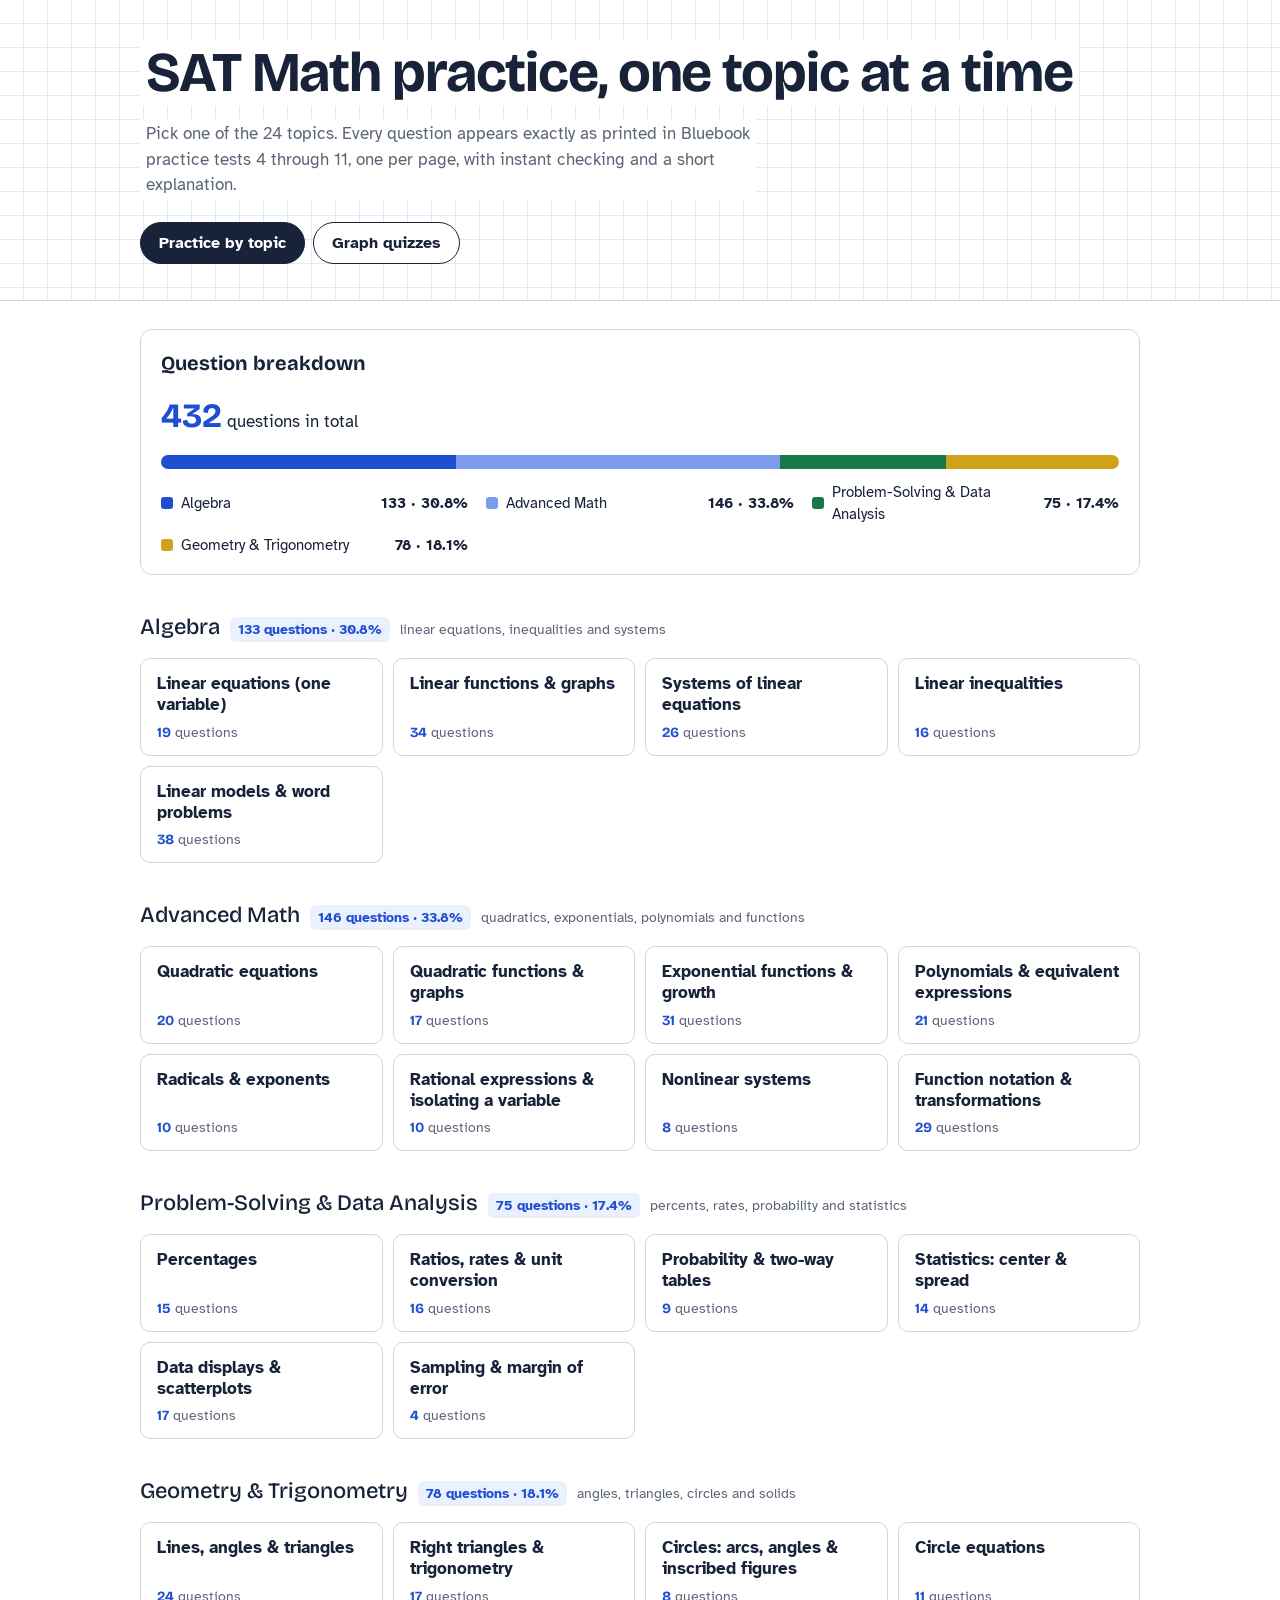
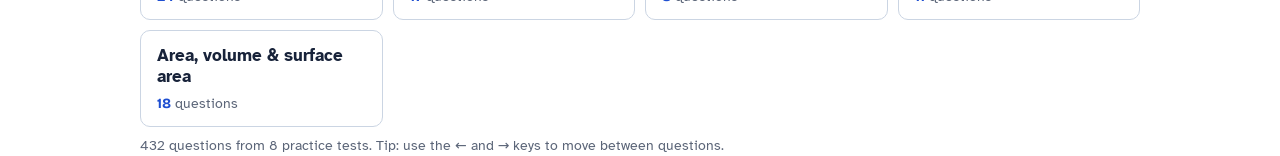
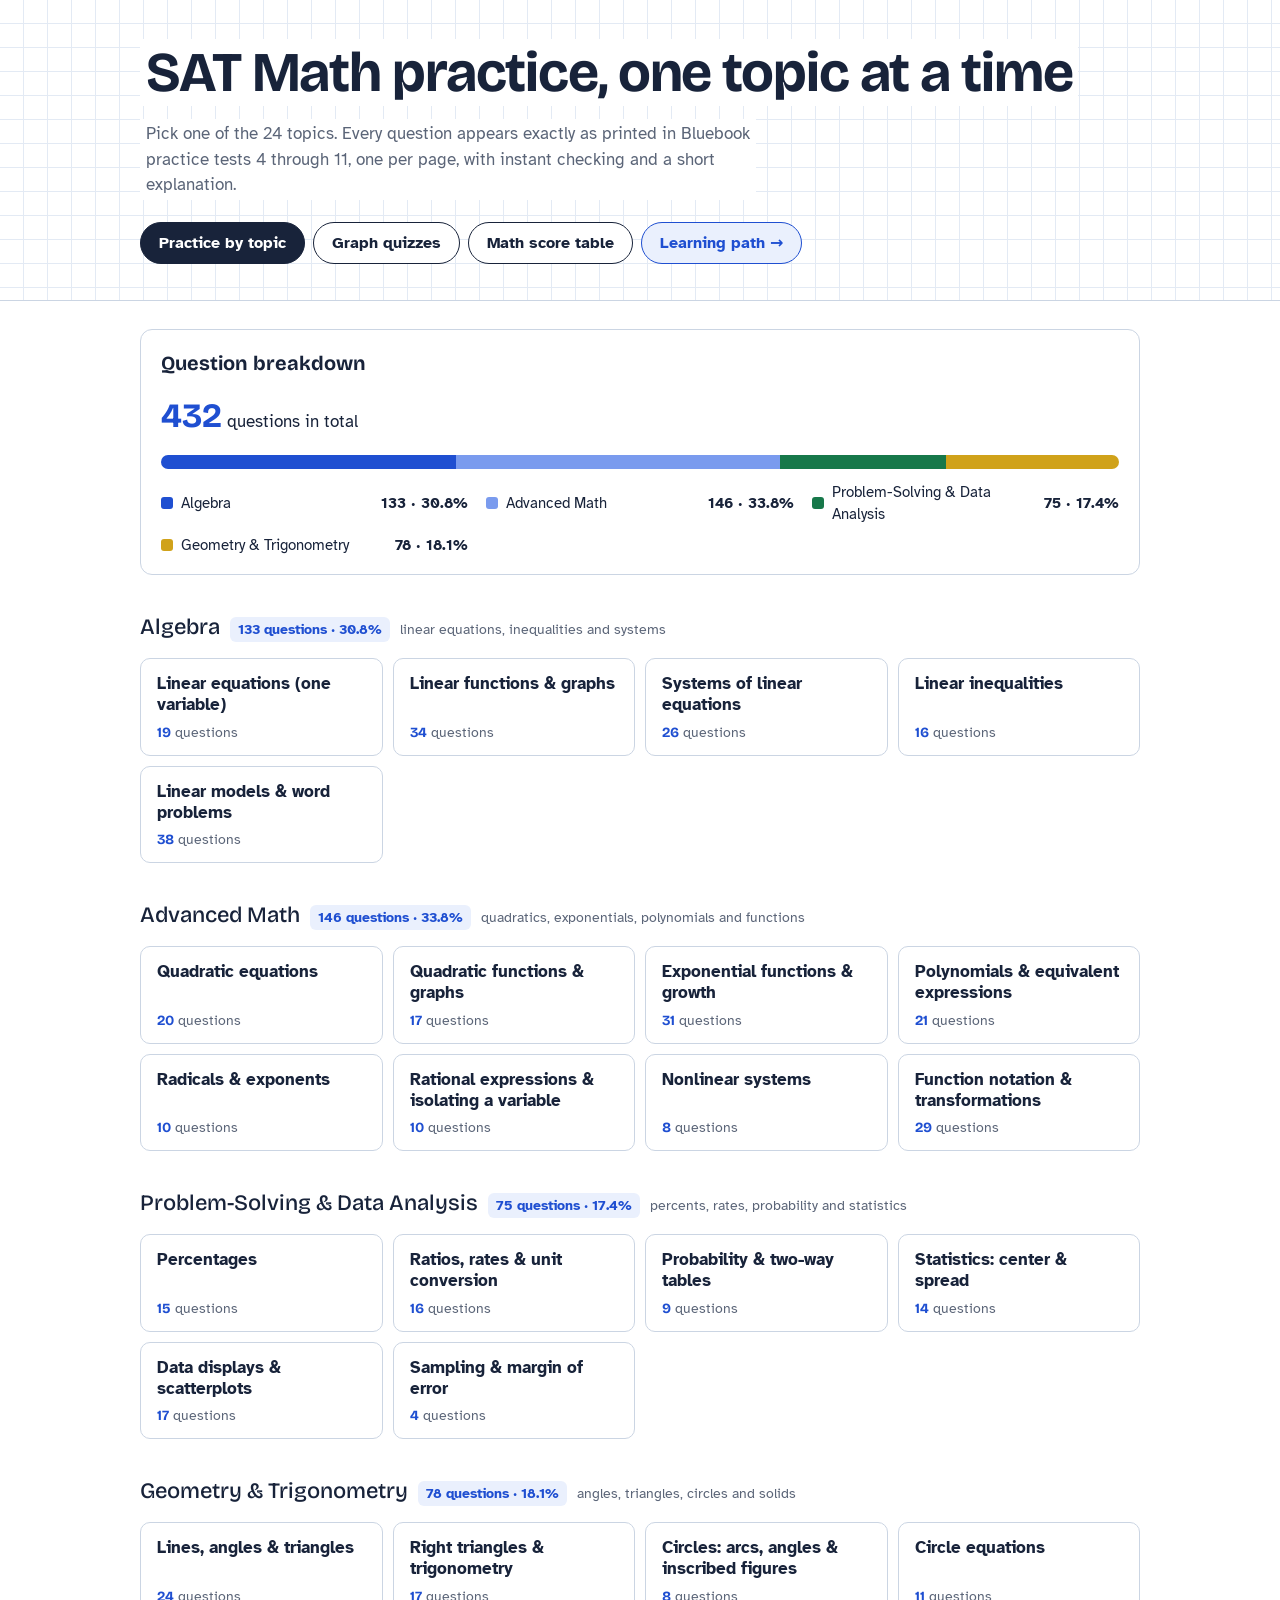
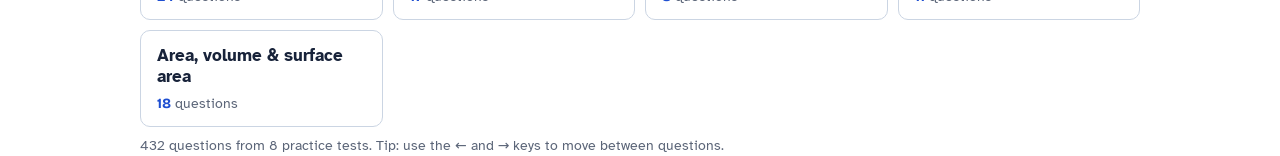
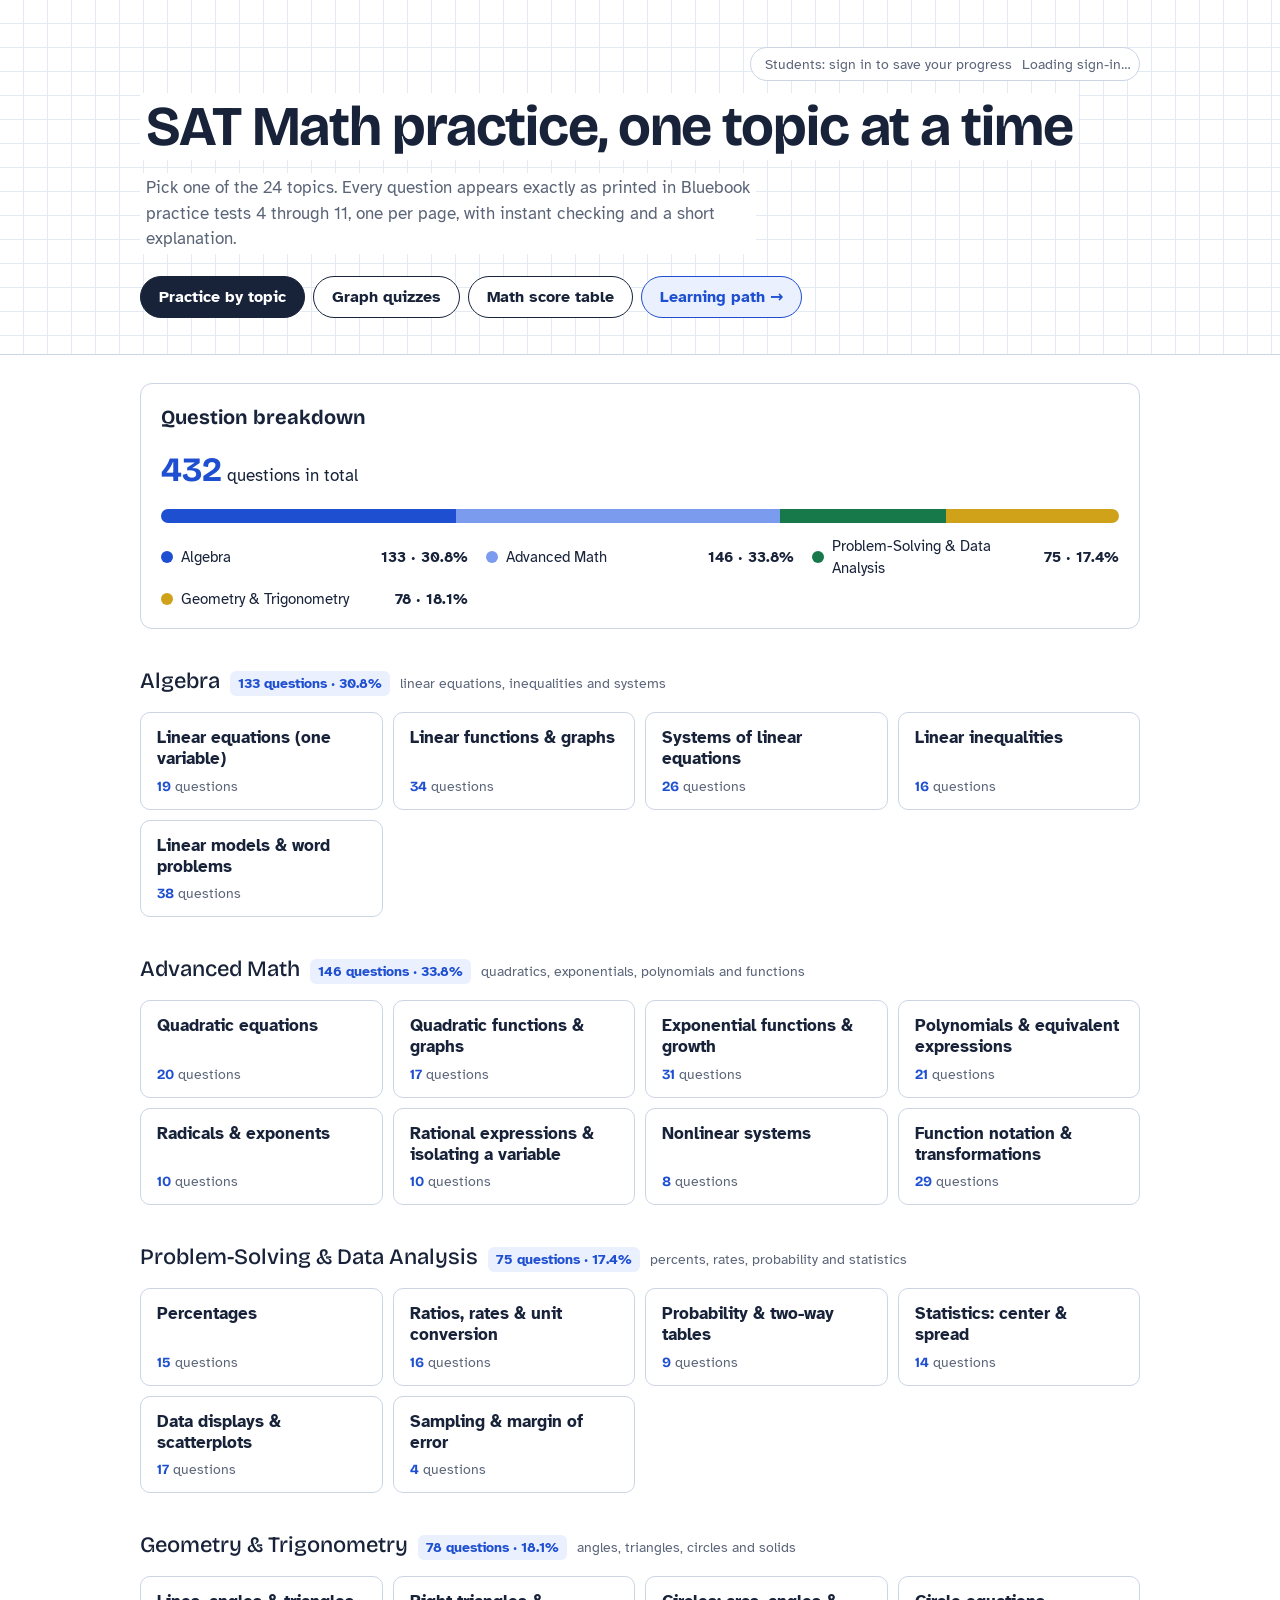
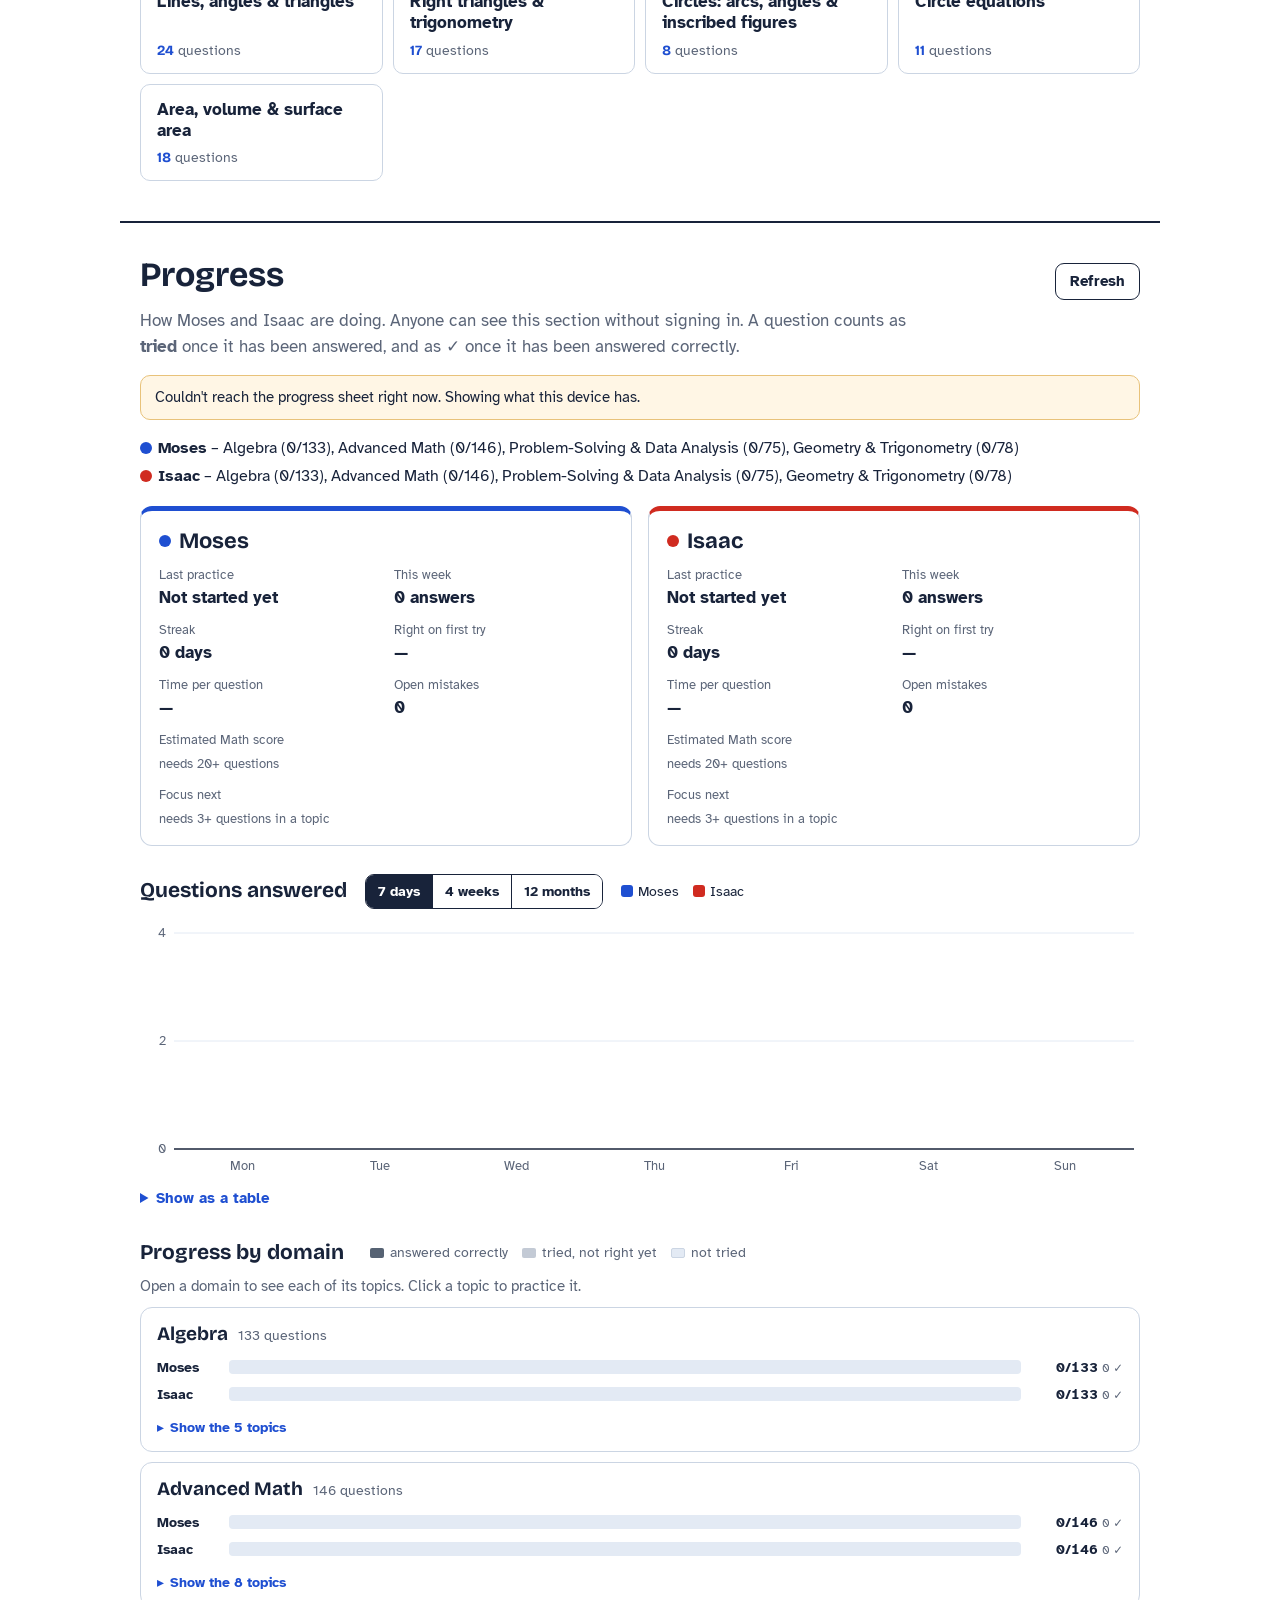
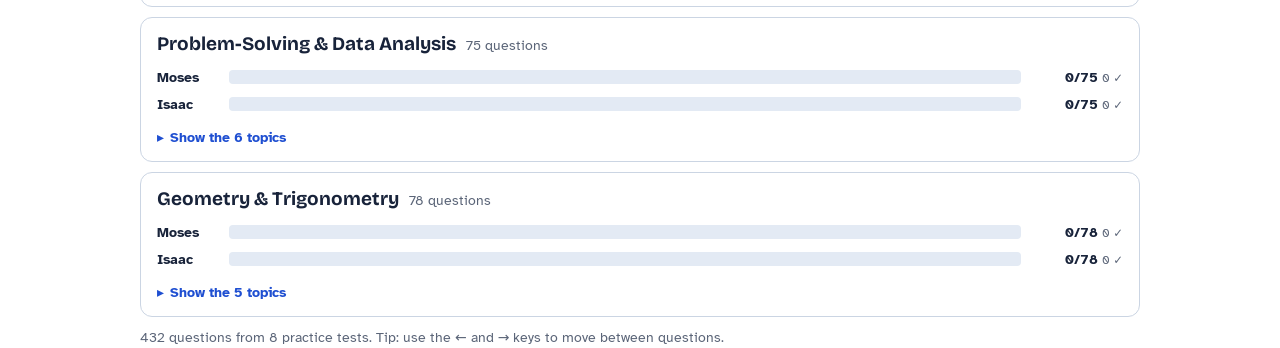
